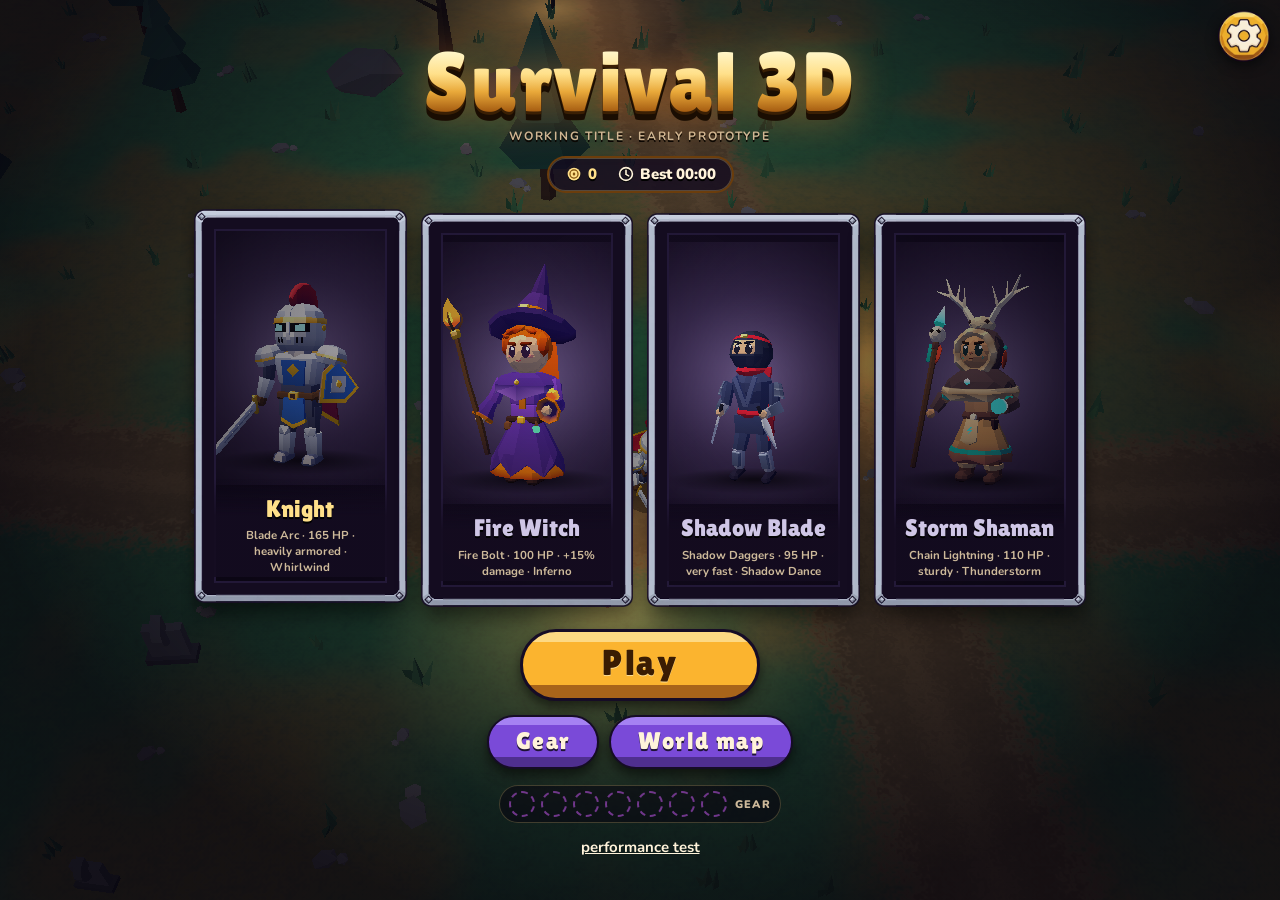
==== index.html @ 36ab73e8 "Deploy build Co-Authored-By: Claude Opus 5.5 <noreply@anthropic.com>" ====
<!doctype html>
<html lang="en" translate="no" class="notranslate">
  <head>
    <meta charset="UTF-8" />
    <title>Survival 3D</title>
    <meta name="viewport" content="width=device-width, initial-scale=1, maximum-scale=1, user-scalable=no, viewport-fit=cover" />
    <meta name="google" content="notranslate" />
    <meta name="theme-color" content="#0a1018" />
    <script type="module" crossorigin src="./assets/main-BPj5bvL7.js"></script>
    <link rel="modulepreload" crossorigin href="./assets/style-IZIb9ogx.js">
    <link rel="stylesheet" crossorigin href="./assets/main-CXx4IXuS.css">
  </head>
  <body>
    <canvas id="c"></canvas>
    <!-- Shown until the character data has arrived (src/main.tsx removes it). Inline styles: it must work before any CSS loads. -->
    <div id="boot" style="position:fixed;inset:0;z-index:10;display:grid;place-content:center;gap:18px;justify-items:center;background:#0a0612;color:#ffe08a;font:700 15px/1.3 system-ui,sans-serif;letter-spacing:.2em;text-transform:uppercase">
      <span>Loading</span>
      <span style="display:block;width:min(260px,60vw);height:10px;border-radius:6px;background:#1d1230;box-shadow:0 0 0 2px #160c26,0 0 0 4px #f2b632;overflow:hidden"><span id="boot-bar" style="display:block;height:100%;background:linear-gradient(180deg,#ffe08a,#f2b632);transform:scaleX(0);transform-origin:left;transition:transform .2s ease-out"></span></span>
    </div>
    <div id="joy-base"></div>
    <div id="joy-knob"></div>
    <div id="pointer"><span></span></div>
    <div id="pointer-core" class="pointer--core"><span></span></div>
    <div id="pointer-fury"><span></span></div>
    <div id="pointer-loot"><span></span></div>
    <div id="pointer-boss"><span></span></div>
    <div id="ui"></div>
  </body>
</html>
---- assets/main-CXx4IXuS.css ----
@font-face{font-family:Lilita One;font-style:normal;font-display:swap;font-weight:400;src:url(./lilita-one-latin-400-normal-87r-Z-Re.woff2)format("woff2"),url(./lilita-one-latin-400-normal-DXkechA3.woff)format("woff")}@font-face{font-family:Lilita One;font-style:normal;font-display:swap;font-weight:400;src:url([data-uri])format("woff2"),url([data-uri])format("woff")}@font-face{font-family:Nunito;font-style:normal;font-display:swap;font-weight:700;src:url(./nunito-latin-700-normal-Dort48En.woff2)format("woff2"),url(./nunito-latin-700-normal-OcDqTBcA.woff)format("woff")}@font-face{font-family:Nunito;font-style:normal;font-display:swap;font-weight:700;src:url(./nunito-latin-ext-700-normal-BWeMsAzO.woff2)format("woff2"),url(./nunito-latin-ext-700-normal-D4woHhbd.woff)format("woff")}@font-face{font-family:Nunito;font-style:normal;font-display:swap;font-weight:900;src:url(./nunito-latin-900-normal-BVB1fGs6.woff2)format("woff2"),url(./nunito-latin-900-normal-CVn49sIn.woff)format("woff")}@font-face{font-family:Nunito;font-style:normal;font-display:swap;font-weight:900;src:url(./nunito-latin-ext-900-normal-Dllsvgjo.woff2)format("woff2"),url(./nunito-latin-ext-900-normal-CTBZd6bf.woff)format("woff")}:root{--ink:#fff3da;--ink-dim:#cdb99a;--night:#120b1f;--night-2:#2a1a44;--line:#4a3470;--gold-1:#ffe08a;--gold-2:#e9a93a;--gold-3:#6b3d0c;--ember:#ff7a2f;--arcane:#d45cff;--emerald:#3fdc8a;--blood:#e0324a;--frost:#6fd8ff;--display:"Lilita One", "Nunito", system-ui, sans-serif;--body:"Nunito", system-ui, -apple-system, "Segoe UI", sans-serif;--safe-t:env(safe-area-inset-top,0px);--safe-r:env(safe-area-inset-right,0px);--safe-b:env(safe-area-inset-bottom,0px);--safe-l:env(safe-area-inset-left,0px)}html,body{height:100%;color:var(--ink);font:700 15px/1.35 var(--body);font-synthesis:none;-webkit-user-select:none;user-select:none;-webkit-touch-callout:none;-webkit-tap-highlight-color:transparent;touch-action:none;background:#0a0612;margin:0;overflow:hidden}#c{touch-action:none;background:#0a0612;width:100%;height:100%;display:block;position:fixed;inset:0}#ui{pointer-events:none;position:fixed;inset:0}#ui button,#ui a{pointer-events:auto;color:inherit;cursor:pointer}button{font-family:var(--body);font-weight:700}#ui button:focus-visible,#ui a:focus-visible{outline:3px solid var(--frost);outline-offset:3px}#joy-base,#joy-knob{pointer-events:none;border-radius:50%;display:none;position:fixed;transform:translate(-50%,-50%)}#joy-base{background:radial-gradient(circle,#ffe08a14,#120b1f59);border:3px solid #ffe08a73;width:124px;height:124px;box-shadow:0 0 18px #0006}#joy-knob{background:radial-gradient(circle at 35% 30%, #fff3c4, var(--gold-2) 60%, var(--gold-3));border:2px solid #3a2106;width:56px;height:56px;box-shadow:0 4px 10px #00000080}#pointer,#pointer-core,#pointer-fury,#pointer-loot,#pointer-boss{pointer-events:none;z-index:2;filter:drop-shadow(0 0 8px #a060ff)drop-shadow(0 2px #000);width:54px;height:54px;display:none;position:fixed;top:0;left:0}#pointer:before,#pointer-core:before,#pointer-fury:before,#pointer-loot:before,#pointer-boss:before{content:"";clip-path:polygon(100% 50%,18% 6%,36% 50%,18% 94%);background:linear-gradient(90deg,#6a2fd0,#e6c8ff);animation:.7s ease-in-out infinite alternate nudge;position:absolute;inset:0}#pointer span,#pointer-core span,#pointer-fury span,#pointer-loot span,#pointer-boss span{text-align:center;width:60px;font:900 12px/1 var(--body);color:#e6c8ff;text-shadow:0 1px #000,0 0 4px #000;margin:2px 0 0 -30px;position:absolute;top:100%;left:50%}#pointer-core{filter:drop-shadow(0 0 8px #ffb030)drop-shadow(0 2px #000)}#pointer-core:before{background:linear-gradient(90deg,#c8780a,#fff0b0)}#pointer-core span{color:#ffe08a}#pointer-fury{filter:drop-shadow(0 0 8px #ff4a2a)drop-shadow(0 2px #000)}#pointer-fury:before{background:linear-gradient(90deg,#b3201a,#ffc9a0)}#pointer-fury span{color:#ffb59a}#pointer-loot{filter:drop-shadow(0 0 8px #ffd23a)drop-shadow(0 2px #000)}#pointer-loot:before{background:linear-gradient(90deg,#a87a08,#fff6c0)}#pointer-loot span{color:#fff0a8}@keyframes nudge{0%{transform:translate(-3px)}to{transform:translate(4px)}}.stat{font-variant-numeric:tabular-nums;text-shadow:0 2px #000;align-items:center;gap:5px;font-weight:900;display:inline-flex}.stat--gold{color:var(--gold-1)}.stat--score{color:#e6c8ff}.stat svg{filter:drop-shadow(0 1px #000)}.btn{--h:54px;--face:#7a4ad8;--top:#a582f2;--lip:#4f2f8f;box-sizing:border-box;min-height:var(--h);padding:5px calc(var(--h) * .5) calc(var(--h) * .07 + 5px);border-radius:calc(var(--h) * .5);text-wrap:balance;border:max(2px, calc(var(--h) * .045)) solid #160c26;background:linear-gradient(var(--top) 0 15%, var(--face) 15% 80%, var(--lip) 80%);line-height:1.08;font:400 24px/1 var(--display);letter-spacing:.05em;text-shadow:0 2px #000000bf;filter:drop-shadow(0 6px 6px #0000008c);transition:transform 60ms,filter .12s;position:relative}.btn:hover{filter:drop-shadow(0 6px 6px #0000008c)brightness(1.12)}.btn:active{filter:drop-shadow(0 2px 3px #0009)brightness(.95);transform:translateY(3px)scale(.985)}.btn--gold{--face:#fbb42f;--top:#fdd983;--lip:#a8641a;text-shadow:0 1px #fff0beb3;color:#3a1c02!important}.btn--ad{--face:#1f6fe8;--top:#63a8ff;--lip:#123f96;filter:drop-shadow(0 0 10px #6fd8ff8c)drop-shadow(0 6px 6px #0000008c);justify-content:center;align-items:center;gap:8px;font-size:21px;display:inline-flex}.btn:disabled{opacity:.6;cursor:default}.btn--steel{--face:#5b6480;--top:#8d97b6;--lip:#3a4157}.adtag{color:#d9ecff;font:900 10.5px/1 var(--body);letter-spacing:.08em;text-shadow:none;background:#060e288c;border-radius:999px;flex:none;align-items:center;gap:3px;padding:3px 7px 3px 6px;display:inline-flex}.chest__hint{margin:-4px 0 0}.btn--gold{justify-content:center;align-items:center;gap:8px;display:inline-flex}.revive__timer{width:74px;height:74px;font:400 40px/1 var(--display);color:#ffb3bb;background:#08041099;border-radius:50%;align-self:center;place-items:center;display:grid;box-shadow:0 0 0 3px #8e1526,0 0 22px #e0324a8c}.cards--all{touch-action:pan-y;scrollbar-width:thin;scrollbar-color:var(--gold-2) #08041099;max-height:46vh;padding:4px 8px 4px 2px;overflow-y:auto}.mock-ad{z-index:50;color:#fff;font:700 16px/1.6 var(--body);text-align:center;background:#000000eb;place-items:center;display:grid;position:fixed;inset:0}.mock-ad b{font:400 44px/1 var(--display);color:var(--gold-1);display:block}.mock-ad span{opacity:.7;text-transform:uppercase;letter-spacing:.2em;font-size:12px;display:block}.mock-ad i{background:linear-gradient(90deg, var(--gold-2), var(--gold-2)) left / 0% 100% no-repeat, #fff3;border-radius:3px;width:220px;height:6px;margin:16px auto 0;animation:1.6s linear forwards adbar;display:block}@keyframes adbar{to{background-size:100% 100%,auto}}.btn--big{--h:72px;min-width:240px;font-size:36px}.iconbtn{border:2px solid var(--gold-2);background:linear-gradient(#6a58a0 0 46%,#4a3a7c 46%);border-radius:12px;place-items:center;width:42px;height:42px;display:grid;box-shadow:inset 0 0 0 2px #160c26,0 0 0 2px #160c26,0 4px 0 2px #160c26}.iconbtn:active{transform:translateY(3px);box-shadow:inset 0 0 0 2px #160c26,0 0 0 2px #160c26,0 1px 0 2px #160c26}.medal{--ring:var(--ember);color:#fff;background:radial-gradient(circle at 35% 28%, color-mix(in srgb, var(--ring) 70%, #fff), color-mix(in srgb, var(--ring) 55%, #000) 62%, #160c22);box-shadow:0 0 0 2px #1a0f2a, 0 0 0 4px var(--ring), 0 0 0 6px #1a0f2a, 0 4px 10px #0000008c, inset 0 2px 0 #ffffff73;border-radius:50%;flex:none;place-items:center;display:inline-grid;position:relative}.medal svg{filter:drop-shadow(0 2px #0000008c)}.medal--passive{--ring:var(--emerald)}.medal--neutral{--ring:#9aa6c4}.medal--evolved{--ring:var(--arcane)}.medal--evolved:after{content:"";pointer-events:none;background:conic-gradient(from 0deg, transparent 0 70%, #ffe08af2 82%, transparent 94%);border-radius:50%;animation:2.4s linear infinite spin;position:absolute;inset:-7px;-webkit-mask:radial-gradient(circle,#0000 62%,#000 64%);mask:radial-gradient(circle,#0000 62%,#000 64%)}.screen{pointer-events:auto;--edge:clamp(12px, 3.2vmin, 28px);padding:calc(var(--safe-t) + var(--edge)) calc(var(--safe-r) + var(--edge)) calc(var(--safe-b) + var(--edge)) calc(var(--safe-l) + var(--edge));box-sizing:border-box;touch-action:pan-y;display:flex;position:absolute;inset:0;overflow:hidden auto}.screen>*{margin:auto}.screen--dim{background:radial-gradient(#120b1f8c,#06030cdb)}.screen--menu{background:radial-gradient(at 50% 38%,#120b1f1a,#06030cd1 75%);overflow-x:clip}.screen--core:before{content:"";pointer-events:none;background:repeating-conic-gradient(from 0deg, #d45cff29 0 9deg, transparent 9deg 18deg);width:200vmax;height:200vmax;margin:-100vmax 0 0 -100vmax;animation:40s linear infinite spin;position:fixed;top:50%;left:50%}.menu{text-align:center;flex-direction:column;align-items:center;gap:14px;width:min(960px,100%);display:flex;position:relative}.logo{flex-direction:column;align-items:center;margin:0;display:flex}.logo__main{font:400 clamp(46px, 13vw, 84px)/.95 var(--display);letter-spacing:.02em;background:linear-gradient(#fff6c9 12%, var(--gold-1) 40%, var(--gold-2) 62%, #a35a10 88%);color:#0000;filter:drop-shadow(0 3px #3a1f04)drop-shadow(0 6px #1a0d02)drop-shadow(0 0 22px #ff8c2873);-webkit-background-clip:text;background-clip:text}.logo__sub{color:var(--ink-dim);letter-spacing:.14em;text-transform:uppercase;text-shadow:0 2px #000;margin-top:6px;font-size:12px}.menu__meta{box-shadow:0 0 0 2px var(--gold-3), inset 0 0 0 1px #ffe08a40;background:#120b1fc7;border-radius:999px;gap:20px;padding:6px 16px;display:flex}.heroes{--per:2;--rail-gap:14px;width:min(100%, calc(var(--per) * 230px));min-width:0;max-width:100%;position:relative}@media (min-width:720px){.heroes{--per:3}}@media (min-width:1000px){.heroes{--per:4}}.menu__heroes{gap:var(--rail-gap);scroll-snap-type:x mandatory;scrollbar-width:none;pointer-events:auto;padding:56px calc(52px + var(--rail-gap)) 60px;scroll-padding-inline:calc(52px + var(--rail-gap));clip-path:inset(0 52px);-webkit-mask-image:linear-gradient(90deg, transparent 52px, #000 calc(52px + var(--rail-gap)), #000 calc(100% - 52px - var(--rail-gap)), transparent calc(100% - 52px));-webkit-mask-image:linear-gradient(90deg, transparent 52px, #000 calc(52px + var(--rail-gap)), #000 calc(100% - 52px - var(--rail-gap)), transparent calc(100% - 52px));mask-image:linear-gradient(90deg, transparent 52px, #000 calc(52px + var(--rail-gap)), #000 calc(100% - 52px - var(--rail-gap)), transparent calc(100% - 52px));pointer-events:none;margin:-48px -52px -52px;display:flex;overflow-x:auto}.menu__heroes .hero-card{pointer-events:auto}.menu__heroes::-webkit-scrollbar{display:none}.menu__heroes .hero-card{flex:0 0 calc((100% - var(--rail-gap) * (var(--per) - 1)) / var(--per));scroll-snap-align:start}.heroes__arrow{z-index:3;width:38px;height:38px;font:900 24px/1 var(--body);color:#2a1604;pointer-events:auto;background:linear-gradient(#ffe08a,#e29a1e);border:2px solid #12091c;border-radius:50%;margin-top:-19px;position:absolute;top:50%;box-shadow:0 0 0 2px #7a4a08,0 4px 10px #0009}.heroes__arrow:before{content:"";border-radius:50%;position:absolute;inset:-5px}.heroes__arrow--left{left:-10px}.heroes__arrow--right{right:-10px}.heroes__arrow:active{transform:scale(.92)}.hero-card__portrait{width:100%;height:clamp(84px,22vh,190px)}@media (max-height:520px){.hero-card{flex-direction:row;align-items:stretch}.hero-card__portrait{flex:none;width:78px;height:auto;min-height:92px}.hero-card__plate{flex:1;align-content:center}}.hero-card__plate{background:linear-gradient(#140c2000,#140c20eb 38%);justify-items:center;gap:4px;width:100%;padding:18px 8px 10px;display:grid}.hero-card__name{font:400 24px/1 var(--display);color:var(--gold-1);text-shadow:0 2px #000}.hero-card__desc{color:var(--ink-dim);padding-inline:6px;font-size:12px;line-height:1.2}.hud{font-variant-numeric:tabular-nums;position:absolute;inset:0}.xpbar{top:var(--safe-t);left:var(--safe-l);right:var(--safe-r);height:18px;box-shadow:inset 0 2px 4px #000c, 0 2px 0 var(--gold-3), 0 3px 0 #000;background:#120b1f;position:absolute}.xpbar__fill{background:linear-gradient(90deg, #3aa8ff, var(--frost) 40%, var(--arcane));height:100%;transition:width .15s linear;box-shadow:inset 0 2px #ffffff80,0 0 12px #6fd8ffb3}.xpbar__level{font:400 15px/1 var(--display);letter-spacing:.08em;text-shadow:0 1px #000,0 0 4px #000;place-items:center;display:grid;position:absolute;inset:0}.hud__row{top:calc(var(--safe-t) + 28px);left:calc(var(--safe-l) + 10px);right:calc(var(--safe-r) + 10px);grid-template-columns:1fr auto 1fr;align-items:start;gap:8px;display:grid;position:absolute}.hud__left{flex-direction:column;gap:8px;min-width:0;display:flex}.hpbar{box-sizing:border-box;filter:drop-shadow(0 4px 5px #0009);background:linear-gradient(#fdd983 0 24%,#f2b632 24% 70%,#a8641a 70%);border:2px solid #160c26;border-radius:999px;width:min(230px,100%);height:34px;position:relative}.hpbar__track{box-sizing:border-box;background:#24070d;border:2px solid #160c26;border-radius:999px;position:absolute;inset:4px 5px 5px;overflow:hidden}.hpbar__fill{background:linear-gradient(#ff97a2 0 28%, var(--blood) 28% 72%, #a81c30 72%);height:100%;transition:width .12s linear}.hpbar--hit{animation:.3s ease-out jolt}.hpbar--low .hpbar__fill{animation:.45s ease-in-out infinite alternate pulse}.hpbar__text{text-shadow:0 1px #000,0 0 3px #000;z-index:1;place-items:center;font-size:12px;font-weight:900;display:grid;position:absolute;inset:0}.hud__owned{flex-wrap:wrap;gap:9px 8px;max-width:250px;padding-left:4px;display:flex}.slot{background:0 0;border:0;border-radius:50%;padding:0;display:inline-flex;position:relative}.slot--selected{outline:3px solid var(--gold-1);outline-offset:4px}.slot b{min-width:15px;color:var(--gold-1);text-align:center;box-shadow:0 0 0 1px var(--gold-3);background:#120b1f;border-radius:6px;padding:0 2px;font-size:11px;position:absolute;bottom:-6px;right:-6px}.plaque{font:400 28px/1 var(--display);letter-spacing:.06em;color:var(--gold-1);text-shadow:0 2px #000;background:linear-gradient(var(--night-2), var(--night));box-shadow:0 0 0 2px #1a0f2a, 0 0 0 4px var(--gold-2), 0 0 0 5px #1a0f2a, 0 6px 12px #00000080;border-radius:0 0 16px 16px;margin-top:0;padding:4px 18px 6px}.hud__right{flex-wrap:wrap;justify-content:flex-end;align-items:center;gap:6px 12px;display:flex}.hud__hurt{animation:.38s ease-out forwards fade;position:absolute;inset:0;box-shadow:inset 0 0 90px 34px #e0324a99}.hud__low{pointer-events:none;animation:1s ease-in-out infinite alternate low-pulse;position:absolute;inset:0;box-shadow:inset 0 0 110px 36px #e0324a8c}@keyframes low-pulse{0%{opacity:.25}to{opacity:1}}@media (prefers-reduced-motion:reduce){.hud__low{opacity:.5;animation:none}}.hud--calm .hud__low{animation-duration:2s}.hud__boss{padding:10px calc(var(--safe-r) + 10px) 10px calc(var(--safe-l) + 10px);font:400 clamp(22px, 6vw, 34px)/1 var(--display);letter-spacing:.06em;color:#fff;text-shadow:0 3px #000;background:linear-gradient(90deg,#0000,#a01024eb 22%,#e0324af2 50%,#a01024eb 78%,#0000);justify-content:center;align-items:center;gap:10px;animation:2.8s ease-in-out forwards banner;display:flex;position:absolute;top:24%;left:0;right:0}.dash{--cd:360deg;right:calc(var(--safe-r) + 22px);bottom:calc(var(--safe-b) + 28px);color:#e9fbff;background:conic-gradient(from 0deg, #2ab0d8 var(--cd), #1b2230 0), #1b2230;opacity:.78;border:3px solid #12202c;border-radius:50%;place-items:center;width:92px;height:92px;display:grid;position:absolute;box-shadow:0 0 0 3px #5b6a80,0 8px 18px #0000008c,inset 0 0 0 9px #0a101ab8}.dash svg{filter:drop-shadow(0 2px #000)}.dash--ready{opacity:1;box-shadow:0 0 0 3px var(--frost), 0 0 24px #6fd8ffbf, 0 8px 18px #0000008c, inset 0 0 0 9px #0a101a80;animation:1.1s ease-in-out infinite alternate ready}.dash:active{transform:scale(.93)}.dash__key{z-index:4;box-sizing:border-box;min-width:30px;height:28px;font:900 14px/1 var(--body);letter-spacing:.03em;color:#22160a;pointer-events:none;background:linear-gradient(#fffaf0 0%,#f2e2bc 70%,#dcc591 100%);border:1px solid #5e4526;border-radius:7px;place-items:center;padding:0 7px;display:grid;position:absolute;top:-8px;left:-12px;box-shadow:0 3px #5e4526,0 5px 10px #0000008c}.dash:not(.ult) .dash__key{letter-spacing:.08em;font-size:11px;left:-18px}@media (hover:none){.dash__key,.card__key{display:none}}.panel{box-sizing:border-box;text-align:center;--fw:clamp(34px, 7.5vw, 42px);width:min(620px,100%);padding:calc(var(--fw) * .45 + 16px) calc(var(--fw) * .45 + 14px) calc(var(--fw) * .45 + 14px);border:0 solid #0000;border-image:url(./panel-BYFVyTcm.webp) 20% fill / var(--fw) round;filter:drop-shadow(0 22px 34px #000000b3);flex-direction:column;gap:12px;animation:.22s cubic-bezier(.2,1.4,.4,1) both pop;display:flex;position:relative}.panel--narrow{width:min(370px,100%)}.panel--core{filter:drop-shadow(0 0 34px #d45cffbf)drop-shadow(0 22px 34px #000000b3)}.panel--defeat{filter:drop-shadow(0 0 30px #e0324a73)drop-shadow(0 22px 34px #000000b3)}.panel__title{font:400 clamp(30px, 8vw, 44px)/1 var(--display);color:var(--gold-1);text-shadow:0 3px #3a1f04,0 0 18px #ffaa3c8c;margin:0}.panel--core .panel__title{color:#f3c9ff;text-shadow:0 3px #3a0a52,0 0 20px #d45cffe6}.panel--defeat .panel__title{color:#ff8a96;text-shadow:0 3px #3a060e}.panel__hint{color:var(--ink-dim);margin:-6px 0 2px;font-size:13px}.cards{flex-direction:column;gap:12px;display:flex}.card{--tone:var(--ember);text-align:left;--frame:sepia(1) saturate(2.4) hue-rotate(-18deg) brightness(1.05);isolation:isolate;filter:drop-shadow(0 6px 8px #0000008c);background:0 0;border:0;align-items:center;gap:16px;min-height:92px;padding:16px 22px;transition:transform .1s,filter .1s;animation:.3s cubic-bezier(.2,1.3,.4,1) both rise;display:flex;position:relative}.card:before{content:"";z-index:-1;filter:var(--frame);border:0 solid #0000;border-image:url(./card-BNOruBs7.webp) 17% fill/22px round;position:absolute;inset:0}.card--passive{--tone:var(--emerald);--frame:sepia(1) saturate(2.2) hue-rotate(75deg)}.card--neutral{--tone:#9aa6c4;--frame:none}.card--evolved{--tone:var(--arcane);--frame:sepia(1) saturate(3.2) hue-rotate(228deg) brightness(1.1)}.card:hover{filter:drop-shadow(0 8px 10px #0000008c)brightness(1.15);transform:translateY(-2px)}.card:active{filter:drop-shadow(0 2px 3px #0009);transform:translateY(3px)scale(.99)}.card__body{flex-direction:column;flex:1;gap:2px;min-width:0;display:flex}.card__from{color:var(--ink-dim);text-transform:uppercase;letter-spacing:.08em;font-size:11px}.card__name{font:400 24px/1.05 var(--display);color:#fff;text-shadow:0 2px #000}.card--evolved .card__name{color:#f3c9ff}.card__desc{color:#ffe9b8;font-size:13.5px;line-height:1.25}.card__tag{color:var(--tone);box-shadow:0 0 0 1px var(--tone);white-space:nowrap;background:#0c0716;border-radius:999px;align-self:flex-start;padding:2px 8px;font-size:11px;font-style:normal;font-weight:900}.card__tag--new{background:var(--tone);color:#120b1f}.card__key{color:#fff3da66;font-size:10px;position:absolute;bottom:10px;right:18px}.hud__build .build{background:#08041073;gap:8px;width:max-content;max-width:100%;margin:0;padding:6px 8px 8px}.hud__build .build__label{display:none}.hud__build .build__row{gap:8px;min-height:0}.build{background:#0804108c;border-radius:12px;flex-direction:column;gap:10px;margin-top:4px;padding:10px 12px 12px;display:flex;box-shadow:inset 0 0 0 1px #ffe08a2e}.build__row{flex-wrap:wrap;align-items:center;gap:9px;min-height:34px;display:flex}.build__label{text-align:left;width:92px;color:var(--ink-dim);text-transform:uppercase;letter-spacing:.08em;font-size:11px;font-weight:900}.build__row{--kind:var(--ember)}.build__row--passive{--kind:var(--emerald)}.build__empty{border:2px dashed color-mix(in srgb, var(--kind) 55%, transparent);background:color-mix(in srgb, var(--kind) 10%, #00000059);width:28px;height:28px;color:color-mix(in srgb, var(--kind) 45%, transparent);border-radius:50%;place-items:center;display:grid}.results{grid-template-columns:1fr 1fr;gap:10px;margin:2px 0 4px;display:grid}.results>div{box-shadow:0 0 0 2px var(--line), inset 0 2px 6px #0009;background:#150d26;border-radius:12px;padding:10px 8px}.results dt{color:var(--ink-dim);text-transform:uppercase;letter-spacing:.1em;font-size:11px}.results dd{font:400 28px/1 var(--display);margin:2px 0 0}.results__gold dd{color:var(--gold-1)}.results__best{font:400 22px/1 var(--display);color:var(--gold-1);text-shadow:0 0 14px #ffbe50cc;margin:0;animation:.6s ease-in-out infinite alternate pulse}@keyframes jolt{0%{transform:translate(0)}20%{transform:translate(-5px,2px)}45%{transform:translate(4px,-2px)}70%{transform:translate(-2px,1px)}to{transform:translate(0)}}@keyframes spin{to{transform:rotate(360deg)}}@keyframes fade{0%{opacity:1}to{opacity:0}}@keyframes pulse{0%{filter:brightness()}to{filter:brightness(1.6)}}@keyframes ready{0%{filter:brightness()}to{filter:brightness(1.25)}}@keyframes pop{0%{opacity:0;transform:scale(.86)}to{opacity:1;transform:none}}@keyframes rise{0%{opacity:0;transform:translateY(18px)scale(.96)}to{opacity:1;transform:none}}@keyframes banner{0%{opacity:0;transform:scaleX(.4)}12%{opacity:1;transform:none}80%{opacity:1}to{opacity:0}}@media (max-height:540px){.panel{--fw:30px;padding:calc(var(--fw) * .45 + 8px) calc(var(--fw) * .45 + 6px) calc(var(--fw) * .45 + 4px);gap:8px;width:min(760px,100%)}.panel--narrow{width:min(420px,100%)}.panel__title{font-size:28px}.cards{flex-direction:row}.card{text-align:center;flex-direction:column;flex:1;gap:8px;min-height:0;padding:12px 8px 10px}.card__body{align-items:center}.card__name{font-size:20px}.card__tag{position:absolute;top:6px;right:6px}.results{grid-template-columns:repeat(4,1fr)}.menu{gap:8px}.logo__main{font-size:44px}.hero-card .medal{width:40px!important;height:40px!important}.hero-card__name{font-size:20px}.btn--big{min-height:52px;font-size:28px}.dash{width:78px;height:78px;bottom:calc(var(--safe-b) + 18px)}}@media (max-width:420px){.hud__row{grid-template-columns:auto minmax(0,1fr) auto}.hud__row>.plaque{border-radius:12px;justify-self:center;margin-top:0;padding:3px 12px 5px;font-size:21px}.hud__build{width:160px;overflow:visible}.hud__right{flex-flow:column;align-items:flex-end;gap:6px}.hud__right .iconbtn{order:-1}.btn:where(:not(.btn--big)){font-size:21px}.btn--ad{letter-spacing:.02em;padding-inline:20px;font-size:19px}.hpbar{width:160px}}@media (prefers-reduced-motion:reduce){.hud__hurt,.hpbar--low .hpbar__fill,.medal--evolved:after,.screen--core:before,.dash--ready,.results__best{animation:none}.hud__hurt{opacity:0}}.bossbar{left:50%;top:calc(var(--safe-t) + 86px);pointer-events:none;justify-items:center;gap:4px;width:min(560px,42vw);display:grid;position:absolute;transform:translate(-50%)}.bossbar__name{font-family:var(--display);letter-spacing:.04em;color:#b8fff0;text-shadow:0 2px #06120f,0 0 14px #5affd28c;align-items:center;gap:6px;font-size:22px;font-weight:400;display:inline-flex}.bossbar__track{background:#060a0ed1;border:2px solid #1f5a52;border-radius:9px;width:100%;height:16px;overflow:hidden;box-shadow:0 0 0 2px #06120f,0 0 18px #5affd240}.bossbar__track--enraged{border-color:#8a2a3a;box-shadow:0 0 0 2px #14060a,0 0 18px #ff505a66}.bossbar__fill{background:linear-gradient(#8dffe6,#2fbf9f 55%,#14806c);height:100%;transition:width .18s ease-out}.bossbar__track--enraged .bossbar__fill{background:linear-gradient(#ff9a8a,#e0344a 55%,#8a1428)}.danger{pointer-events:none;place-items:end center;padding-bottom:24vh;animation:.35s ease-in-out infinite alternate danger-pulse;display:grid;position:absolute;inset:0;box-shadow:inset 0 0 120px 30px #ff281e73}.danger__text{font-family:var(--display);color:#fff0e8;text-shadow:0 3px #4a0808,0 0 22px #ff3c28e6;letter-spacing:.06em;font-size:clamp(30px,6vw,54px);font-weight:400}@keyframes danger-pulse{0%{opacity:.55}to{opacity:1}}@media (max-height:520px){.bossbar{top:calc(var(--safe-t) + 58px)}.bossbar__name{font-size:17px}}.hud--boss .hud__build{display:none}.hud--boss .bossbar{width:min(560px,60vw)}@media (max-width:640px){.hud--boss .bossbar{top:calc(var(--safe-t) + 104px);width:min(86vw, calc(100vw - var(--safe-l) - var(--safe-r) - 24px))}}.fury{left:50%;bottom:calc(var(--safe-b) + 18vh);pointer-events:none;justify-items:center;gap:4px;display:grid;position:absolute;transform:translate(-50%)}.fury__label{font-family:var(--display);letter-spacing:.1em;color:#ffd9b0;text-shadow:0 2px #4a0a06,0 0 16px #ff5a28e6;font-size:26px;font-weight:400;animation:.4s ease-in-out infinite alternate danger-pulse}.fury__bar{background:#0a0404cc;border:2px solid #7a1c12;border-radius:5px;width:150px;height:8px;overflow:hidden}.fury__bar>span{background:linear-gradient(90deg,#ff4a2a,#ffc23a);height:100%;transition:width .1s linear;display:block}.hero-card--locked .hero-card__plate{opacity:.7}.price{color:#ffb4a0;background:#00000073;border-radius:9px;align-items:center;gap:5px;margin-top:4px;padding:3px 9px;font-size:13px;font-weight:900;display:inline-flex}.price--ok{color:#ffe08a;box-shadow:0 0 10px #ffc85073}.ult{--ult-a:#ffd36a;--ult-b:#ff6a1e;--ult-glow:#ff8228d9;bottom:calc(var(--safe-b) + 140px);width:78px;height:78px;right:calc(var(--safe-r) + 29px);color:#fff3d6;background:conic-gradient(from 0deg, var(--ult-b) var(--cd), #1b2230 0), #1b2230}.ult--knight{--ult-a:#fff4c8;--ult-b:#ffae22;--ult-glow:#ffc446e6}.ult--mage{--ult-a:#ffd36a;--ult-b:#ff4816;--ult-glow:#ff601ee6}.ult--ninja{--ult-a:#ecd6ff;--ult-b:#9446ff;--ult-glow:#a05affe6}.ult--shaman{--ult-a:#d2fff6;--ult-b:#19c9c0;--ult-glow:#28dcd2e6}.ult svg{z-index:2;position:relative}.ult--ready{opacity:1;color:#fff;background:radial-gradient(circle at 50% 42%, var(--ult-a), var(--ult-b) 58%, #3a1606 100%);box-shadow:0 0 0 3px var(--ult-a), 0 0 30px var(--ult-glow), 0 0 60px var(--ult-glow), 0 8px 18px #0000008c;animation:.9s ease-in-out infinite alternate ult-breathe}.ult--ready svg{filter:drop-shadow(0 0 6px #fff)drop-shadow(0 2px #0009)}.ult--active{opacity:1;box-shadow:0 0 0 3px #fff0b0,0 0 34px #ffd25a,inset 0 0 0 8px #3c180680}.ult__flames{pointer-events:none;opacity:0;z-index:1;background:conic-gradient(from 0deg, transparent 0 6%, var(--ult-b) 10%, var(--ult-a) 13%, transparent 19% 27%, var(--ult-b) 31%, var(--ult-a) 35%, transparent 41% 52%, var(--ult-b) 57%, var(--ult-a) 60%, transparent 66% 76%, var(--ult-b) 81%, var(--ult-a) 85%, transparent 91%);filter:blur(2.5px)saturate(1.3);border-radius:50%;transition:opacity .25s;position:absolute;inset:-17px;-webkit-mask:radial-gradient(circle,#0000 50%,#000 57% 66%,#0000 76%);mask:radial-gradient(circle,#0000 50%,#000 57% 66%,#0000 76%)}.ult__flames--back{filter:blur(5px);inset:-24px}.ult--ready .ult__flames{opacity:1;animation:1.5s linear infinite ult-spin}.ult--ready .ult__flames--back{opacity:.75;animation:2.3s linear infinite reverse ult-spin,.18s steps(2,end) infinite ult-flicker}.ult__embers{pointer-events:none;z-index:1;position:absolute;inset:0}.ult__embers i{opacity:0;background:radial-gradient(circle, #fff 0, var(--ult-a) 35%, var(--ult-b) 70%, transparent 72%);border-radius:50%;width:6px;height:6px;margin-left:-3px;position:absolute;bottom:30%;left:50%}.ult--ready .ult__embers i{animation:1.3s ease-out infinite ult-ember}.ult--ready .ult__embers i:first-child{--dx:-26px;animation-delay:0s}.ult--ready .ult__embers i:nth-child(2){--dx:22px;animation-delay:.22s}.ult--ready .ult__embers i:nth-child(3){--dx:-10px;animation-delay:.45s}.ult--ready .ult__embers i:nth-child(4){--dx:30px;animation-delay:.66s}.ult--ready .ult__embers i:nth-child(5){--dx:-32px;animation-delay:.87s}.ult--ready .ult__embers i:nth-child(6){--dx:8px;animation-delay:1.08s}.ult__burst{pointer-events:none;z-index:3;border:4px solid var(--ult-a);box-shadow:0 0 22px var(--ult-glow), inset 0 0 14px var(--ult-glow);border-radius:50%;animation:.75s ease-out forwards ult-burst;position:absolute;inset:-6px}.ult__tag{z-index:3;white-space:nowrap;font:400 15px/1 var(--display);letter-spacing:.04em;color:#2a1204;background:linear-gradient(180deg, var(--ult-a), var(--ult-b));box-shadow:0 0 14px var(--ult-glow), 0 3px 0 #00000073;pointer-events:none;border-radius:10px;padding:3px 9px;animation:.55s ease-in-out infinite alternate ult-tag;position:absolute;bottom:calc(100% + 14px);left:50%}@keyframes ult-spin{to{transform:rotate(360deg)}}@keyframes ult-flicker{50%{opacity:.5}}@keyframes ult-breathe{0%{filter:brightness();transform:scale(1)}to{filter:brightness(1.18);transform:scale(1.07)}}@keyframes ult-ember{0%{opacity:0;transform:translate(0)scale(1)}15%{opacity:1}to{opacity:0;transform:translate(var(--dx,0), -58px) scale(.4)}}@keyframes ult-burst{0%{opacity:1;transform:scale(.9)}to{opacity:0;transform:scale(2.1)}}@keyframes ult-tag{0%{transform:translate(-50%)}to{transform:translate(-50%,-5px)}}@media (prefers-reduced-motion:reduce){.ult--ready,.ult--ready .ult__flames,.ult--ready .ult__flames--back,.ult__tag{animation:none}.ult--ready .ult__embers i,.ult__burst{display:none}}.hud__boss--treasure{background:linear-gradient(90deg,#0000,#96690ae0 18% 82%,#0000)}@media (max-height:520px){.ult{bottom:calc(var(--safe-b) + 128px);width:66px;height:66px;right:calc(var(--safe-r) + 35px)}}.medal--art{overflow:hidden}.medal--art img{object-fit:cover;pointer-events:none;-webkit-user-select:none;user-select:none;border-radius:50%;width:100%;height:100%;display:block}@media (max-height:520px){.logo__sub,.menu__perf{display:none}.logo__main{font-size:clamp(26px,9vh,40px)}.menu{gap:8px}.menu .btn--big{padding-block:10px}}.testbtn{left:50%;top:calc(var(--safe-t) + 64px);color:#ffe08a;font:900 12px/1 var(--body);letter-spacing:.1em;pointer-events:auto;background:#140a1ecc;border:1px solid #ffe08a;border-radius:8px;padding:4px 12px;position:absolute;transform:translate(-50%)}.test{flex-direction:column;align-items:center;gap:8px;width:min(640px,96vw);max-height:94vh;display:flex}.test>.panel__title,.test>.btn{flex-shrink:0}.test__body{touch-action:pan-y;scrollbar-width:thin;scrollbar-color:var(--gold-2) #08041099;flex:auto;align-content:start;gap:8px;width:100%;min-height:0;display:grid;overflow-y:auto}.test__actions{flex-wrap:wrap;justify-content:center;gap:6px;display:flex}.test__actions .btn{padding:6px 10px;font-size:14px}.test__list{pointer-events:auto;gap:4px;width:100%;display:grid}.test__row{background:#0a06128c;border-radius:8px;grid-template-columns:auto 1fr repeat(4,auto);align-items:center;gap:6px;padding:3px 6px;display:grid}.test__name{text-align:left;font-size:14px}.test__name b{color:#ffe08a;margin-left:6px}.test__row button{color:#fff;min-width:40px;font:900 12px/1 var(--body);background:#28183ce6;border:1px solid #ffe08a66;border-radius:6px;padding:5px 7px}.test__row button.on{background:#7a3fd0;border-color:#e6c8ff}.test__btn{color:#fff;font:900 13px/1 var(--body);pointer-events:auto;background:#28183ceb;border:1px solid #ffe08a73;border-radius:8px;padding:7px 11px}.test__btn--on{background:#b7791a;border-color:#ffe08a}.hero-card{color:var(--ink);background:0 0;border:0 solid #0000;border-image:url(./card-BNOruBs7.webp) 17%/22px round;border-radius:15px;flex-direction:column;flex:1;justify-content:flex-end;align-items:stretch;gap:0;padding:20px;transition:transform .18s,box-shadow .18s;display:flex;position:relative;box-shadow:0 10px 22px #0000008c}.hero-card:after{content:"";pointer-events:none;border:11px solid #140c20;border-radius:4px;position:absolute;inset:9px}.hero-card .hero-card__name{color:#cfc6e6}.hero-card--selected{animation:1.8s ease-in-out infinite alternate hero-pulse;transform:translateY(-4px)}.hero-card--selected .hero-card__name{color:var(--gold-1)}@keyframes hero-pulse{0%{box-shadow:0 0 10px 2px #ffc86499,0 0 26px 4px #ff962833,0 8px 18px #00000080}to{box-shadow:0 0 16px 3px #ffd887e6,0 0 38px 6px #ff96284d,0 8px 18px #00000080}}.hero-card__portrait{height:clamp(140px,28vh,250px)}@media (max-height:520px){.heroes{width:min(100%,640px);--per:2!important}.hero-card{flex-direction:row;justify-content:flex-start;align-items:stretch}.hero-card__portrait{flex:none;width:44%;height:clamp(96px,30vh,170px);min-height:0}.hero-card__plate{background:0 0;flex:1;align-content:center;padding:8px 10px 8px 0}}.hero-card .hero-card__plate{padding:16px 0 2px}.hero-card .hero-card__desc{padding-inline:14px;font-size:11.5px}@media (max-height:520px) and (min-width:620px){.menu{grid-template-columns:minmax(190px,280px) minmax(0,1fr);place-items:center;gap:8px 28px;width:min(900px,100%);display:grid}.menu>*{grid-column:1}.menu>.heroes{grid-area:1/2/span 6;width:100%;min-width:0}.menu__heroes{min-width:0}.logo__main{font-size:clamp(30px,11vh,46px)}.menu .btn--big{min-height:48px;font-size:26px}.menu__row{flex-wrap:wrap;width:100%}.menu__row .btn{--h:44px;white-space:nowrap;flex:120px;padding-inline:10px;font-size:20px}.realmpick{gap:7px;max-width:100%;padding:5px 12px 6px 10px}.realmpick__name{white-space:nowrap;text-overflow:ellipsis;font-size:15px;overflow:hidden}.realmpick__go{display:none}.menu .gearstrip{justify-self:center}.menu .gearstrip__label{display:none}.hero-card{flex-direction:column;justify-content:flex-end;padding:18px}.hero-card__portrait{width:100%;height:clamp(90px,38vh,190px)}.hero-card .hero-card__plate{background:linear-gradient(#140c2000,#140c20eb 38%);flex:none;padding:10px 0 0}.hero-card__name{font-size:19px}.hero-card .hero-card__desc{font-size:10.5px}}@media (max-height:540px){.test{max-height:calc(100vh - var(--safe-t) - var(--safe-b) - 2 * var(--edge,14px))}}.hero-card{padding-bottom:26px}@media (max-height:520px) and (min-width:620px){.hero-card{padding:18px 18px 26px}.hero-card__portrait{height:clamp(86px,34vh,180px)}}@media (max-height:440px){.panel{--fw:28px;padding:calc(var(--fw) * .45 + 5px) calc(var(--fw) * .45 + 5px) calc(var(--fw) * .45 + 3px);gap:6px}.panel__title{font-size:24px}.panel__hint{margin:0;font-size:11.5px}.panel .card{gap:4px;padding:8px}.panel .card .medal{width:40px!important;height:40px!important}.panel .card__name{font-size:17px}.panel .card__desc{font-size:11.5px;line-height:1.15}.panel .btn,.panel .btn--ad{--h:40px;padding-block:3px;font-size:17px}.panel .build{justify-content:center;gap:14px;display:flex}.panel .build__row{flex:0 auto}.panel .build__label,.panel .build~.panel__hint,.panel .panel__foot{display:none}}.hero-card__name,.card__name,.panel__title,.bossbar__name,.hud__boss{line-height:1.14}.hero-card__desc,.card__desc,.panel__hint,.test__name{line-height:1.38}.hero-card .hero-card__plate{gap:6px}.hud__boss{text-align:center;text-wrap:balance}.card__desc,.hero-card__desc,.panel__hint{text-wrap:pretty}.hud__row{left:calc(var(--safe-l) + 14px);right:calc(var(--safe-r) + 14px)}@media (max-height:440px){.panel .build{flex-flow:wrap;margin-top:0;padding:6px 10px}}.chest{align-items:center;gap:14px}.chest__prize{justify-items:center;gap:10px;padding:6px 0 4px;animation:.35s ease-out both pop;display:grid}.chest__text{font:400 clamp(22px, 5vw, 30px)/1.14 var(--display);color:var(--gold-1);text-shadow:0 2px #000}.chest .btn{min-width:min(320px,100%)}.panel .build__row{flex-wrap:wrap;row-gap:6px}.panel .build__label{text-align:left;flex:0 0 100%}.panel .build{gap:12px}.test__section{text-align:left;grid-template-columns:74px 1fr;align-items:center;gap:6px 10px;width:100%;display:grid}.test__section>b{font:900 11px/1.2 var(--body);letter-spacing:.1em;text-transform:uppercase;color:#ffe08a;opacity:.85}.test__section>div{flex-wrap:wrap;gap:5px;display:flex}.test__btn--min{text-align:center;min-width:34px;padding-inline:6px}.chest__art{aspect-ratio:1;object-fit:cover;border-radius:24px;width:clamp(110px,26vh,170px);animation:.4s ease-out both pop;-webkit-mask-image:radial-gradient(circle,#000 58%,#0000 74%);mask-image:radial-gradient(circle,#000 58%,#0000 74%)}@media (min-width:600px){.panel .build{grid-template-columns:repeat(2,minmax(0,1fr));align-items:start;gap:8px 22px;display:grid}.panel .build__row{flex-wrap:wrap;justify-content:flex-start}}@media (min-width:600px) and (max-width:780px){.panel .build__row{gap:6px}.panel .build .medal{width:27px!important;height:27px!important}.panel .build__empty{width:26px;height:26px}}.tip{z-index:40;box-sizing:border-box;pointer-events:auto;text-align:left;width:min(340px,100vw - 24px);color:var(--ink);-webkit-backdrop-filter:blur(7px);backdrop-filter:blur(7px);background:#120a20cc;border-radius:14px;align-items:flex-start;gap:12px;padding:12px 38px 12px 12px;animation:.14s ease-out both tip-in;display:flex;position:fixed;top:0;left:0;box-shadow:inset 0 0 0 1px #ffe08a66,0 14px 34px #0009}.tip--measuring{visibility:hidden;animation:none}.tip:after{content:"";left:var(--caret,50%);clip-path:polygon(0 0,100% 0,50% 100%);background:#ffe08a99;width:16px;height:8px;margin-left:-8px;position:absolute;top:100%}.tip--below:after{clip-path:polygon(50% 0,0 100%,100% 100%);top:auto;bottom:100%}.tip .medal{flex:none}.tip__body{flex-direction:column;gap:4px;min-width:0;display:flex}.tip__name{font:400 21px/1.14 var(--display);color:var(--gold-1);flex-wrap:wrap;align-items:baseline;gap:3px 10px;display:flex}.tip__name em{font:900 11px/1 var(--body);color:var(--ink-dim);letter-spacing:.06em;font-style:normal}.tip__desc{color:var(--ink-dim);font-size:12.5px;line-height:1.38}.tip__stats{color:#ffe9b8;font-size:13px;line-height:1.38}.tip__effect{color:var(--frost);font-size:12.5px;line-height:1.38}.tip__close{width:30px;height:30px;color:var(--ink-dim);cursor:pointer;background:#ffffff12;border:0;border-radius:50%;place-items:center;padding:0;display:grid;position:absolute;top:5px;right:5px}.tip__close:hover{color:var(--ink);background:#ffffff29}@keyframes tip-in{0%{opacity:0;transform:translateY(5px)scale(.97)}to{opacity:1;transform:none}}.tip--below{animation-name:tip-in-below}@keyframes tip-in-below{0%{opacity:0;transform:translateY(-5px)scale(.97)}to{opacity:1;transform:none}}#pointer-boss{filter:drop-shadow(0 0 10px #ff2a3a)drop-shadow(0 2px #000);width:64px;height:64px}#pointer-boss:before{background:linear-gradient(90deg,#8a0f1e,#ff9aa5)}#pointer-boss span{color:#ffb3bb}.panel .build__row{grid-template-columns:repeat(5,minmax(0,36px));justify-content:start;place-items:center;gap:8px;display:grid}.panel .build__label{grid-column:1/-1;justify-self:start}.panel .build__empty{box-sizing:border-box;width:34px;height:34px;margin:0}@media (min-width:600px){.panel--narrow .build__row{grid-template-columns:repeat(3,minmax(0,36px))}}@media (min-width:600px) and (max-width:780px){.panel .build__empty{width:31px;height:31px}.panel:not(.panel--narrow) .build__row{gap:8px 4px}}@media (max-width:359px){.panel .build .medal{width:25px!important;height:25px!important}.panel .build__empty{width:29px;height:29px}.panel .build__row{gap:8px 3px}}.hud--reaper{--boss:110, 255, 210}.hud--warlord{--boss:255, 130, 60}.hud--archmage{--boss:185, 110, 255}.hud--boss:after{content:"";pointer-events:none;box-shadow:inset 0 0 140px 30px rgba(var(--boss,110, 255, 210), .2);animation:1.6s ease-out both boss-tint;position:absolute;inset:0}@keyframes boss-tint{0%{opacity:0}to{opacity:1}}.bosscard{padding:0 calc(var(--safe-r) + 16px) 0 calc(var(--safe-l) + 16px);text-align:center;pointer-events:none;justify-items:center;gap:8px;animation:3.5s ease-in-out both bosscard;display:grid;position:absolute;top:30%;left:0;right:0}.bosscard__name{font:400 clamp(34px, 9vw, 62px)/1.1 var(--display);letter-spacing:.05em;color:#fff;text-shadow:0 0 26px rgba(var(--boss), .9), 0 4px 0 #000;text-wrap:balance}.bosscard__sub{font:900 clamp(12px, 3vw, 16px)/1.38 var(--body);letter-spacing:.28em;text-transform:uppercase;color:rgb(var(--boss));text-shadow:0 2px #000}.bosscard__rule{background:linear-gradient(90deg, transparent, rgb(var(--boss)), transparent);width:min(420px,70vw);height:2px;animation:3.5s ease-out both bossrule}@keyframes bosscard{0%{opacity:0;transform:scale(1.12)}14%{opacity:1;transform:none}82%{opacity:1}to{opacity:0;visibility:hidden}}@keyframes bossrule{0%{transform:scaleX(0)}30%,to{transform:scaleX(1)}}.hud--boss .bossbar__fill{background:linear-gradient(90deg, rgba(var(--boss), .75), rgb(var(--boss)))}.hud--boss .bossbar__name{color:rgb(var(--boss))}.hud--boss .bossbar__track--enraged .bossbar__fill{background:linear-gradient(#ff9a8a,#e0344a 55%,#8a1428)}.cinebar{pointer-events:none;background:#05030a;height:clamp(34px,9vh,84px);transition:transform .45s ease-in-out;position:absolute;left:0;right:0;transform:scaleY(0)}.cinebar--top{transform-origin:top;top:0}.cinebar--bottom{transform-origin:bottom;bottom:0}.hud--cine .cinebar{transform:scaleY(1)}.hud--results .cinebar--bottom{transform:scaleY(0)}.hud__row,.xpbar,.dash,.fury,.hud__build,.bossbar{transition:opacity .35s}.hud--cine .bossbar,.hud--cine .hud__row,.hud--cine .xpbar,.hud--cine .dash,.hud--cine .fury,.hud--cine .danger{opacity:0;pointer-events:none}.screen--victory{background:linear-gradient(#06030c14 0%,#06030c4d 38%,#06030cd1 100%);animation:.7s ease-out both fade-in}.screen--victory>.panel{margin-top:auto;margin-bottom:0}@media (orientation:landscape) and (min-width:700px){.screen--victory>.panel{margin:auto 0 auto auto}}@keyframes fade-in{0%{opacity:0}to{opacity:1}}.screen>.test__scenes{top:calc(var(--safe-t) + 6px);left:calc(var(--safe-l) + 8px);right:calc(var(--safe-r) + 8px);margin:0;position:absolute}.test__scenes>div{flex-wrap:wrap;justify-content:center;gap:5px;display:flex}.test__scenes .test__btn{font-size:11px}.hud:before{content:"";pointer-events:none;opacity:0;background:radial-gradient(#0000 38%,#080a1c9e 100%);transition:opacity .25s;position:absolute;inset:0;box-shadow:inset 0 0 0 100vmax #141e461f}.hud--ult:before{opacity:1}.hud--ult .cinebar{transform:scaleY(.38)}.results__score{font:900 13px/1.2 var(--body);letter-spacing:.14em;text-transform:uppercase;color:var(--ink-dim);margin:-2px 0 0}.results__score b{font:400 clamp(34px, 9vw, 46px)/1.05 var(--display);letter-spacing:.02em;color:var(--gold-1);text-shadow:0 3px #3a1f04,0 0 18px #ffaa3c8c;display:block}.map__tag--score{background:var(--gold-2)}.results__gold--doubled dd{color:#fff3a8;text-shadow:0 0 14px #ffc850e6;animation:.4s cubic-bezier(.2,1.4,.4,1) both pop}.realmpick{white-space:nowrap;max-width:calc(100% - 8px);color:var(--ink);cursor:pointer;pointer-events:auto;background:#08041099;border:0;border-radius:999px;align-items:center;gap:10px;padding:7px 14px 8px 12px;display:inline-flex;box-shadow:inset 0 0 0 1.5px #ffe08a59,0 4px 10px #0006}.realmpick:hover{box-shadow:inset 0 0 0 2px #ffe08ab3,0 4px 10px #0006}.realmpick__label{font:900 10.5px/1 var(--body);letter-spacing:.12em;text-transform:uppercase;color:var(--ink-dim)}.realmpick__name{font:400 18px/1.1 var(--display);color:var(--gold-1);text-overflow:ellipsis;overflow:hidden}.realmpick__go{font:900 12px/1 var(--body);color:var(--frost)}.results__row{grid-template-columns:1fr 1fr;gap:10px;display:grid}.menu__row{justify-content:center;gap:10px;display:flex}.menu .gearstrip{margin-top:2px}.btn--two{padding-top:6px;padding-bottom:calc(var(--h) * .07 + 6px);flex-direction:column;align-items:center;gap:1px;display:inline-flex}.btn--two small{font:700 11px/1.2 var(--body);letter-spacing:0;text-transform:none;opacity:.85;text-shadow:none}.item{--tone:#9aa6c4;background:linear-gradient(160deg, color-mix(in srgb, var(--tone) 28%, #1a1230), #120b1f 70%);box-shadow:inset 0 0 0 2px color-mix(in srgb, var(--tone) 60%, transparent), inset 0 -6px 12px #00000073, 0 3px 8px #00000080;border-radius:14px;flex:none;place-items:center;display:inline-grid;position:relative;overflow:hidden}.item:after{content:"";background:radial-gradient(#0000008c,#0000 70%);border-radius:50%;height:14%;position:absolute;bottom:8%;left:18%;right:18%}.item img{z-index:1;object-fit:contain;filter:drop-shadow(0 2px #00000080);border-radius:10px;width:88%;height:88%;animation:2.6s ease-in-out infinite alternate item-float;position:relative}.item--rare{--tone:#6fd8ff}.item--epic{--tone:#d45cff}.item--legendary{--tone:#ffb62e}@keyframes item-float{0%{transform:translateY(2px)}to{transform:translateY(-3px)}}@media (prefers-reduced-motion:reduce){.item img{animation:none}}.gearstrip{cursor:pointer;box-sizing:border-box;max-width:100%;color:var(--ink);background:#0804108c;border:0;border-radius:999px;justify-self:start;align-items:center;gap:6px;padding:6px 10px;display:inline-flex;position:relative;box-shadow:inset 0 0 0 1px #ffe08a38}.gearstrip:before{content:"";position:absolute;inset:-5px 0}.gearstrip:hover{box-shadow:inset 0 0 0 1.5px #ffe08a99}.gearstrip__slot{place-items:center;display:inline-grid;position:relative}.gearstrip__slot--empty{box-sizing:border-box;color:#d45cff80;border:2px dashed #d45cff80;border-radius:50%;width:26px;height:26px}.gearstrip__label{font:900 11px/1 var(--body);letter-spacing:.1em;text-transform:uppercase;color:var(--ink-dim);margin-left:2px}@media (max-width:359px){.gearstrip__label{display:none}}.map2d{pointer-events:auto;background:#0b0a1c;display:block;overflow:hidden}.map2d__world{transform-origin:0 0;will-change:transform;position:absolute;top:0;left:0}.map2d__art{-webkit-user-select:none;user-select:none;-webkit-user-drag:none;width:100%;height:100%;display:block}.map__title{z-index:3;top:calc(var(--safe-t) + 10px);text-align:center;font:400 clamp(24px, 6vw, 36px)/1.1 var(--display);color:var(--gold-1);text-shadow:0 3px #3a1f04,0 0 18px #ffaa3c73;pointer-events:none;margin:0;position:absolute;left:0;right:0}.spot{width:0;height:0;position:absolute}.spot .mapnode{translate:-50%;scale:var(--inv,1);transform-origin:50% 0;background:0 0;border:0;padding:0;position:absolute;top:26px;left:0}.spot__arrow{translate:-50%;scale:var(--inv,1);transform-origin:50% 100%;color:#ffb62e;-webkit-text-stroke:3px #160c26;paint-order:stroke fill;text-shadow:0 6px #00000059;pointer-events:none;font-size:44px;line-height:1;animation:.9s ease-in-out infinite alternate spot-bob;position:absolute;bottom:30px;left:0}.spot__arrow--still{animation:none}@keyframes spot-bob{0%{translate:-50%}to{translate:-50% 14px}}.mapnode__plate{white-space:nowrap;font:400 16px/1.1 var(--display);letter-spacing:.02em;color:#fff3da;background:#120a20db;border-radius:999px;align-items:center;gap:5px;padding:5px 12px 6px;transition:transform .15s,background .15s;display:inline-flex;box-shadow:0 0 0 3px #160c26,0 0 0 5px #ffe08a8c,0 6px 12px #00000080}.mapnode--on .mapnode__plate{color:#3a1c02;background:linear-gradient(#fdd983 0 30%,#fbb42f 30%);transform:scale(1.08);box-shadow:0 0 0 3px #160c26,0 0 20px #ffbe50b3,0 6px 12px #00000080}.mapnode--sealed .mapnode__plate{color:#aab0cc;background:#0e0c1ee0;box-shadow:0 0 0 3px #160c26,0 0 0 5px #8c96c866,0 6px 12px #00000080}.mapnode--sealed.mapnode--on .mapnode__plate{color:#e6e9ff;background:#3a3f66}.spot__fog{pointer-events:none;background:radial-gradient(#060410c7 0 32%,#06041080 50%,#0000 70%);width:660px;height:520px;position:absolute;top:-260px;left:-330px}.spot__fog i{opacity:.6;filter:blur(9px);background:radial-gradient(#9694c8d9 0 30%,#6e6ca073 55%,#0000 70%);border-radius:50%;animation:9s ease-in-out infinite alternate fog-drift;position:absolute}.spot__fog i:first-child{width:260px;height:120px;top:110px;left:90px}.spot__fog i:nth-child(2){width:300px;height:130px;animation-delay:-3s;top:190px;left:230px}.spot__fog i:nth-child(3){width:220px;height:100px;animation-delay:-6s;top:250px;left:150px}@keyframes fog-drift{0%{transform:translate(-24px)}to{transform:translate(24px)}}.spot--new .spot__fog{animation:2.4s ease-in .4s both fog-lift}@keyframes fog-lift{to{opacity:0;transform:translateY(-40px)scale(1.25)}}.map__panel{z-index:3;left:50%;bottom:calc(var(--safe-b) + 14px);box-sizing:border-box;text-align:left;pointer-events:auto;width:min(520px,100% - 24px);color:var(--ink);box-shadow:0 0 0 2px #160c26, 0 0 0 4px var(--gold-2), 0 0 0 6px #160c26, 0 14px 30px #0009;background:#120a20eb;border-radius:18px;gap:7px;padding:12px 16px 14px;display:grid;position:absolute;transform:translate(-50%)}.map__head{justify-content:space-between;align-items:center;gap:10px;display:flex}.map__name{font:400 clamp(21px, 5.4vw, 28px)/1.1 var(--display);color:var(--gold-1);text-shadow:0 2px #000}.map__tag{letter-spacing:.06em;text-transform:uppercase;color:#120b1f;background:var(--emerald);border-radius:999px;flex:none;padding:3px 9px;font-size:11px;font-weight:900}.map__desc{color:var(--ink-dim);text-wrap:pretty;margin:0;font-size:13px;line-height:1.38}.map__mods{flex-wrap:wrap;gap:5px 6px;margin:0;font-size:12px;font-weight:900;display:flex}.map__mods span{color:#ffb3bb;background:#e0324a2e;border-radius:999px;padding:3px 9px;box-shadow:inset 0 0 0 1px #e0324a8c}.map__mods .map__mods--gold{color:var(--gold-1);background:#ffbe3c24;box-shadow:inset 0 0 0 1px #ffbe3c80}.map__need{color:#c3c8ea;align-items:center;gap:6px;margin:0;font-size:12.5px;line-height:1.35;display:flex}.map__actions{grid-template-columns:1fr 1.6fr;gap:10px;margin-top:3px;display:grid}.map__actions .btn{--h:48px;padding-inline:12px;font-size:22px}.map__arrow{z-index:3;width:42px;height:42px;font:900 26px/1 var(--body);color:#2a1604;pointer-events:auto;background:linear-gradient(#fdd983,#f2b632);border:2px solid #160c26;border-radius:50%;display:none;position:absolute;top:38%;box-shadow:0 0 0 2px #ffe08a59,0 4px 10px #00000080}.map__arrow:disabled{opacity:.35}.map__arrow--left{left:calc(var(--safe-l) + 8px)}.map__arrow--right{right:calc(var(--safe-r) + 8px)}@media (max-width:429px) and (orientation:portrait){.map__arrow{place-items:center;display:grid}}.map__test{z-index:3;top:calc(var(--safe-t) + 58px);right:calc(var(--safe-r) + 8px);pointer-events:auto;opacity:.7;gap:5px;display:flex;position:absolute}@media (max-height:440px){.map__title{top:calc(var(--safe-t) + 6px);font-size:22px}.map__panel{left:auto;right:calc(var(--safe-r) + 10px);bottom:calc(var(--safe-b) + 8px);gap:5px;width:min(340px,46vw);padding:9px 12px 10px;transform:none}.map__desc{font-size:11.5px;line-height:1.3}.map__actions .btn{--h:40px;font-size:18px}}.veil{z-index:60;pointer-events:auto;place-items:center;display:grid;position:fixed;inset:0}.veil--closing{animation:.95s ease-in both veil-close}.veil--opening{pointer-events:none;animation:.9s ease-out both veil-open}.veil__name{font:400 clamp(30px, 8vw, 54px)/1.1 var(--display);color:var(--gold-1);text-shadow:0 3px #000,0 0 24px #ffbe5080;text-align:center;padding:0 20px;animation:.9s ease-out both veil-name}@keyframes veil-close{0%,35%{opacity:0}to{opacity:1}}@keyframes veil-open{0%,30%{opacity:1}to{opacity:0}}@keyframes veil-name{0%{opacity:0;transform:scale(.92)}25%,60%{opacity:1;transform:none}to{opacity:0}}@media (prefers-reduced-motion:reduce){.veil--closing,.veil--opening{animation-duration:10ms}}.sliders{gap:8px;width:100%;display:grid}.slider{text-align:left;color:var(--ink);pointer-events:auto;background:#0804108c;border-radius:12px;grid-template-columns:minmax(84px,auto) 1fr 34px;align-items:center;gap:10px;padding:8px 12px;font-size:14px;display:grid;box-shadow:inset 0 0 0 1px #ffe08a2e}.slider input[type=range]{width:100%;accent-color:var(--gold-2);cursor:pointer;margin:0}.slider b{text-align:right;font-variant-numeric:tabular-nums;color:var(--gold-1)}.menu__gear{z-index:3;top:calc(var(--safe-t) + 10px);right:calc(var(--safe-r) + 10px);color:#0000;filter:drop-shadow(0 4px 6px #00000080);pointer-events:auto;cursor:pointer;background:url(./btn-gear-CCYZRp3h.webp) 50%/contain no-repeat;border:0;width:52px;height:52px;padding:0;font-size:0;transition:transform 80ms,filter .12s;position:absolute}.menu__gear:hover{filter:drop-shadow(0 4px 6px #00000080)brightness(1.1)}.menu__gear:active{transform:translateY(2px)scale(.96)}.iconbtn{width:48px;height:48px;box-shadow:none;filter:drop-shadow(0 4px 6px #00000080);color:#0000;background:url(./btn-pause-D6559B2s.webp) 50%/contain no-repeat;border:0;border-radius:50%;padding:0;font-size:0}.iconbtn svg{display:none}.iconbtn:active{box-shadow:none;transform:translateY(2px)scale(.96)}.toggle{text-align:left;width:100%;color:var(--ink);background:#0804108c;border:0;border-radius:12px;align-items:center;gap:12px;padding:8px 12px;display:flex;box-shadow:inset 0 0 0 1px #ffe08a2e}.toggle__knob{background:#2a1a44;border-radius:12px;flex:none;width:42px;height:24px;transition:background .15s;position:relative;box-shadow:inset 0 0 0 2px #4a3470}.toggle__knob:after{content:"";background:var(--ink-dim);border-radius:50%;width:18px;height:18px;transition:transform .15s,background .15s;position:absolute;top:3px;left:3px}.toggle--on .toggle__knob{box-shadow:inset 0 0 0 2px var(--emerald);background:#1f6a4a}.toggle--on .toggle__knob:after{background:#fff;transform:translate(18px)}.toggle__text{gap:1px;min-width:0;display:grid}.toggle__text b{font-size:14px;line-height:1.2}.toggle__text small{color:var(--ink-dim);font-size:11.5px;line-height:1.3}.hud__build .build{gap:8px;width:max-content;max-width:none;padding:5px 8px 8px}.hud__build .build__row{flex-wrap:nowrap;gap:8px;min-height:0}.hud__build .medal{width:26px!important;height:26px!important}.hud__build .build__empty{width:22px;height:22px;margin:2px}.hud__build .slot b{min-width:13px;font-size:10px;bottom:-5px;right:-5px}.hud__left{overflow:visible}@media (orientation:portrait) and (max-width:480px){.menu{gap:10px}.logo__main{font-size:clamp(38px,11vw,56px)}.logo__sub{margin-top:3px;font-size:10.5px}.hero-card{padding:14px 14px 24px}.hero-card__portrait{height:clamp(110px,19vh,170px)}.hero-card .hero-card__plate{gap:3px;padding:8px 0 4px}.hero-card__name{font-size:20px}.hero-card .hero-card__desc{font-size:10.5px;line-height:1.25}.menu .btn--big{--h:62px;font-size:32px}.menu__row .btn{--h:48px;font-size:21px}.menu .gearstrip{padding:4px 9px}.menu__perf{display:none}}@media (orientation:portrait) and (max-height:700px){.hero-card__portrait{height:clamp(96px,16vh,140px)}.logo__sub{display:none}.menu{gap:8px}}@media (min-width:621px) and (min-height:521px) and (max-height:800px){.menu{gap:10px}.logo__main{font-size:clamp(40px,8vh,64px)}.logo__sub{margin-top:2px;font-size:11px}.hero-card__portrait{height:clamp(110px,19vh,170px)}.hero-card{padding:16px 16px 24px}.hero-card .hero-card__plate{gap:3px;padding:8px 0 2px}.hero-card__name{font-size:21px}.menu .btn--big{--h:62px;font-size:32px}.menu__row .btn{--h:48px;font-size:21px}.menu__perf{display:none}}@media (min-width:621px) and (min-height:521px) and (max-height:620px){.menu{gap:8px}.logo__sub{display:none}.logo__main{font-size:clamp(36px,7vh,52px)}.hero-card__portrait{height:clamp(90px,15vh,130px)}.hero-card .hero-card__desc{font-size:10.5px}.menu .btn--big{--h:54px;font-size:28px}}.gear{--hero-w:min(400px, 62vh);--side-w:min(400px, 64vh);--panel-w:clamp(250px, 30vw, 330px);background:radial-gradient(at 50% 46%,#0000 38%,#04020a8c 100%);flex-direction:column;gap:8px;overflow:hidden}.gear>*{min-width:0;margin:0}.gear__top{flex:none;grid-template-columns:1fr auto 1fr;grid-template-areas:"back tabs gold";align-items:center;gap:6px 10px;display:grid}.gear__back{--h:44px;grid-area:back;justify-self:start;padding-inline:18px;font-size:19px}.gear__back:before{content:"";position:absolute;inset:-4px 0}.gear__title{clip-path:inset(50%);white-space:nowrap;width:1px;height:1px;font:400 clamp(26px, 7vw, 36px)/1.1 var(--display);color:var(--gold-1);text-shadow:0 3px #3a1f04,0 0 18px #ffaa3c73;grid-area:title;margin:0;position:absolute;overflow:hidden}.gear__gold{box-shadow:0 0 0 2px var(--gold-3), inset 0 0 0 1px #ffe08a40;background:#120b1fc7;border-radius:999px;grid-area:gold;justify-self:end;padding:6px 14px}.gtabs{background:#080410b8;border-radius:999px;grid-area:tabs;justify-self:center;gap:3px;padding:3px;display:inline-flex;box-shadow:inset 0 0 0 1.5px #ffe08a59,0 4px 10px #00000059}.gtabs__tab{min-height:38px;font:400 17px/1 var(--display);letter-spacing:.03em;color:var(--ink-dim);text-shadow:0 1px #000;white-space:nowrap;cursor:pointer;background:0 0;border:0;border-radius:999px;justify-content:center;align-items:center;gap:6px;padding:0 16px;display:inline-flex;position:relative}.gtabs__tab:before{content:"";position:absolute;inset:-3px -1px}.gtabs__tab:hover{color:var(--ink)}.gtabs__tab--on{color:#3a1c02;text-shadow:0 1px #fff0be99;background:linear-gradient(#fdd983 0 22%,#fbb42f 22% 80%,#c9811f 80%);box-shadow:0 0 0 1.5px #160c26,0 0 12px #ffbe3c73}.gtabs__n{box-sizing:border-box;min-width:18px;font:900 11px/1 var(--body);text-shadow:none;color:var(--ink);background:#ffffff1f;border-radius:999px;padding:3px 5px}.gtabs__tab--on .gtabs__n{color:#fff3da;background:#3a1c028c}.gtabs__dot{background:#ff3b4e;border-radius:50%;width:10px;height:10px;position:absolute;top:1px;right:3px;box-shadow:0 0 0 2px #160c26,0 0 8px #ff3b4ecc}.gear__main{flex:1;justify-content:center;gap:10px;min-height:0;display:grid}@media (orientation:landscape){.gear__main{grid-template-rows:minmax(0,1fr);grid-template-columns:minmax(0, var(--hero-w)) minmax(0, var(--side-w)) minmax(0, var(--panel-w));grid-template-areas:"hero side panel"}}.gear__window{box-sizing:border-box;border:0 solid #0000;border-image:url(./card-BNOruBs7.webp) 17%/22px round;border-radius:15px;grid-area:hero;min-height:0;position:relative;box-shadow:0 10px 22px #0000008c}.gear__window:after{content:"";pointer-events:none;border:11px solid #140c20;border-radius:4px;position:absolute;inset:9px}.gear__portrait{position:absolute;inset:20px 20px 46px}.gear__heroname{z-index:1;white-space:nowrap;text-overflow:ellipsis;text-align:center;font:400 22px/1.14 var(--display);color:var(--gold-1);text-shadow:0 2px #000;pointer-events:none;position:absolute;bottom:22px;left:24px;right:24px;overflow:hidden}.gear__arrow{z-index:2;width:36px;height:36px;font:900 22px/1 var(--body);background:linear-gradient(#ffe08a,#e29a1e);border:2px solid #12091c;border-radius:50%;margin-top:-18px;padding:0;position:absolute;top:50%;box-shadow:0 0 0 2px #7a4a08,0 3px 8px #0009;color:#2a1604!important}.gear__arrow:before{content:"";position:absolute;inset:-6px}.gear__arrow:active{transform:scale(.92)}.gear__arrow--prev{left:14px}.gear__arrow--next{right:14px}.gear__banner{z-index:3;box-sizing:border-box;text-align:center;text-wrap:balance;width:max-content;max-width:calc(100% - 48px);font:400 18px/1.14 var(--display);color:#fff;text-shadow:0 2px #000;background:color-mix(in srgb, var(--fam) 30%, #0a0612e0);box-shadow:inset 0 0 0 2px var(--fam), 0 0 22px color-mix(in srgb, var(--fam) 60%, transparent);pointer-events:none;border-radius:12px;padding:6px 14px 7px;animation:2.6s ease-out both gear-banner;position:absolute;top:28px;left:50%}@keyframes gear-banner{0%{opacity:0;transform:translate(-50%,-8px)scale(.9)}12%{opacity:1;transform:translate(-50%)}80%{opacity:1;transform:translate(-50%)}to{opacity:0;transform:translate(-50%,-6px)}}.gdoll,.gbag,.gpanel{box-sizing:border-box;text-align:left;--fw:28px;min-width:0;min-height:0;padding:calc(var(--fw) * .45 + 4px);border:0 solid #0000;border-image:url(./panel-BYFVyTcm.webp) 20% fill / var(--fw) round;flex-direction:column;display:flex;position:relative}.gdoll,.gbag{grid-area:side}.gdoll{gap:6px}.gdoll__stage{flex:1;min-height:0;position:relative;container-type:size}.gdoll__fig{--sock:46px;width:180px;height:270px;position:absolute;top:50%;left:50%;transform:translate(-50%,-50%)}@supports (width:1cqh){.gdoll__fig{--sock:clamp(42px, min(17cqh, 25.5cqw), 64px);width:min(100cqw,66.6cqh);height:min(100cqh,150cqw)}}.gdoll__svg{filter:drop-shadow(0 0 6px #ffc86e47);width:100%;height:100%;position:absolute;inset:0;overflow:visible}.gdoll__fills{fill:url(#gdoll-fill);opacity:.15}.gdoll__lines{fill:none;stroke:#ecca84;stroke-width:1.7px;stroke-linecap:round;stroke-linejoin:round;opacity:.88}.gdoll__ground{fill:#ffcf7a1f}.gdoll__lead{fill:none;stroke:#ecca84;stroke-width:1.3px;stroke-dasharray:2.5 3;stroke-linecap:round;opacity:.7}.gdoll__knot{fill:#ecca84;opacity:.9}.gdoll__foot{flex:none;justify-content:center;align-items:center;min-height:34px;display:flex}.gdoll__foot .gchips{gap:5px}.gdoll__foot .gchip{gap:5px;padding-inline:8px}.gdoll__foot .gchip__name{display:none}.gdoll__hint{text-align:center;max-width:300px;color:var(--ink-dim);text-wrap:balance;margin:0;font-size:12px;line-height:1.35}.gdoll__info{z-index:2;top:calc(var(--fw) * .45 + 2px);left:calc(var(--fw) * .45 + 2px);position:absolute}.gsock{z-index:1;width:var(--sock);height:var(--sock);cursor:pointer;background:0 0;border:0;padding:0;position:absolute;transform:translate(-50%,-50%)}.gsock:before{content:"";position:absolute;inset:-3px}.gsock__plate{border-radius:14px;width:100%;height:100%;transition:transform .12s;display:block;position:relative}.gsock:hover .gsock__plate{transform:translateY(-2px)}.gsock:active .gsock__plate{transform:scale(.95)}.gsock .item{width:100%;height:100%;box-shadow:inset 0 0 0 3px var(--tone), inset 0 -8px 14px #00000073, 0 0 0 2px #160c26, 0 5px 10px #0000008c;border-radius:14px}.gsock .item--legendary{box-shadow:inset 0 0 0 3px var(--tone), inset 0 -8px 14px #00000073, 0 0 0 2px #160c26, 0 0 16px color-mix(in srgb, var(--tone) 55%, transparent), 0 5px 10px #0000008c}.gsock--open .gsock__plate{outline:3px solid var(--gold-1);outline-offset:3px}.gsock__empty{box-sizing:border-box;color:#ecca8480;background:#0a0612c7;border:2px dashed #ecca8473;border-radius:14px;place-items:center;width:100%;height:100%;display:grid;box-shadow:0 0 0 2px #0a06128c}.gsock__empty svg{width:54%;height:54%}.gsock--empty:hover .gsock__empty{color:#ffe08ad9;border-color:#ffe08acc}.gsock__lvl{z-index:2;box-sizing:border-box;text-align:center;min-width:22px;font:400 13px/1 var(--display);letter-spacing:.02em;color:var(--gold-1);box-shadow:0 0 0 2px var(--gold-3), 0 2px 4px #0009;background:#1a0f2a;border-radius:8px;padding:2px 4px 3px;position:absolute;bottom:-7px;right:-7px}.gsock__lvl--zero{color:var(--ink-dim);box-shadow:0 0 0 2px #3a2e52,0 2px 4px #0009}.gsock__lvl--up{color:#3a1c02;text-shadow:0 1px #fff0be99;background:linear-gradient(#fdd983 0 30%,#fbb42f 30%);box-shadow:0 0 0 2px #160c26,0 0 10px #ffbe3cbf}.gsock__fam{z-index:2;background:var(--fam);width:11px;height:11px;box-shadow:0 0 0 2px #160c26, 0 0 8px var(--fam);border-radius:50%;position:absolute;top:-4px;left:-4px}.gsock--r .gsock__fam{left:auto;right:-4px}.gsock--l .gsock__lvl{left:-7px;right:auto}.gsock--fresh .gsock__plate:after{content:"";pointer-events:none;opacity:0;border-radius:18px;animation:.9s ease-out .35s 2 gslot-flash;position:absolute;inset:-5px;box-shadow:0 0 0 3px #fff3a8,0 0 24px 6px #ffd35acc}@keyframes gslot-flash{0%{opacity:0;transform:scale(.9)}30%{opacity:1}to{opacity:0;transform:scale(1.12)}}.gsock__plate--bump{animation:.4s cubic-bezier(.2,1.6,.4,1) gslot-bump}.gsock__plate--bump .gsock__lvl{animation:.5s ease-out gslot-lvl}@keyframes gslot-bump{35%{transform:scale(1.14)translateY(-4px)}to{transform:none}}@keyframes gslot-lvl{0%{color:#fff;transform:scale(1.7)}to{transform:none}}.gchips{flex-wrap:wrap;justify-content:center;gap:6px 8px;display:flex}.gchip{min-height:34px;box-shadow:inset 0 0 0 1.5px color-mix(in srgb, var(--fam) 65%, transparent), 0 3px 8px #00000059;cursor:pointer;background:#080410a8;border:0;border-radius:999px;align-items:center;gap:6px;padding:3px 11px 3px 9px;display:inline-flex;position:relative}.gchip:before{content:"";position:absolute;inset:-5px -3px}.gchip:hover,.gchip--open{box-shadow:inset 0 0 0 2px var(--fam), 0 0 12px color-mix(in srgb, var(--fam) 45%, transparent)}.gchip__dot{background:var(--fam);width:10px;height:10px;box-shadow:0 0 6px var(--fam);border-radius:50%}.gchip__name{font:400 16px/1.1 var(--display);letter-spacing:.02em;color:var(--fam);text-shadow:0 1px #000}.gchip__n{font:900 14px/1 var(--body)}.gchip__pips{gap:4px;margin-left:1px;display:inline-flex}.gchip__pips i{background:#ffffff29;width:7px;height:7px;transform:rotate(45deg)}.gchip__pips i.on{background:var(--fam);box-shadow:0 0 6px var(--fam)}.map__panel .gchips{justify-content:flex-start}.gfx{width:22px;height:22px;box-shadow:0 0 0 1.5px var(--fam,var(--gold-2));background:#160c26;border-radius:50%;flex:none;place-items:center;display:inline-grid;overflow:hidden}.gfx img{object-fit:cover;width:100%;height:100%}.ginfo{width:30px;height:30px;color:var(--ink-dim);cursor:pointer;background:#ffffff14;border:0;border-radius:50%;flex:none;place-items:center;padding:0;display:grid;position:relative}.ginfo:before{content:"";position:absolute;inset:-7px}.ginfo:hover,.ginfo[aria-expanded=true]{color:var(--gold-1);background:#ffe08a2e}.ftip,.ttip{flex-direction:column;gap:7px;width:min(360px,100vw - 20px)}.ftip__head{align-items:baseline;gap:10px;display:flex}.ftip__head b{font:400 21px/1.14 var(--display);color:var(--fam)}.ftip__head em{font:900 11px/1 var(--body);letter-spacing:.06em;color:var(--ink-dim);font-style:normal}.ftip__row{opacity:.5;filter:grayscale(.9);align-items:flex-start;gap:9px;display:flex}.ftip__row--on{opacity:1;filter:none}.ftip__row .gfx{width:28px;height:28px;margin-top:1px}.ftip__text{gap:1px;min-width:0;display:grid}.ftip__text b{font:400 15.5px/1.2 var(--display);flex-wrap:wrap;align-items:baseline;gap:0 8px;display:flex}.ftip__row--on .ftip__text b{color:var(--fam)}.ftip__text em{font:900 10px/1 var(--body);letter-spacing:.07em;text-transform:uppercase;color:var(--ink-dim);font-style:normal}.ftip__text>span{color:#ffe9b8;font-size:12px;line-height:1.35}.ftip__item{color:#ffe9b8;border-bottom:1px solid #ffe08a29;gap:5px;padding-bottom:7px;font-size:12px;line-height:1.35;display:grid}.ftip__item b{color:var(--fam);font-weight:900}.ttip__head{font:400 21px/1.14 var(--display);color:var(--gold-1)}.ttip__stats{color:var(--ink-dim);flex-wrap:wrap;gap:2px 12px;margin:0;font-size:12.5px;line-height:1.38;display:flex}.ttip__stats b{color:#ffe9b8;font-weight:900}.ttip__fx{flex-wrap:wrap;gap:5px 6px;margin:0;font-size:12px;display:flex}.ttip__fx>span{background:color-mix(in srgb, var(--fam) 16%, #080410b3);box-shadow:inset 0 0 0 1px color-mix(in srgb, var(--fam) 55%, transparent);border-radius:999px;align-items:center;gap:5px;padding:2px 9px 2px 2px;font-weight:900;display:inline-flex}.ttip__rule{color:var(--ink-dim);text-wrap:pretty;margin:0;font-size:11.5px;line-height:1.38}.gsparks{color:var(--ink-dim);flex-wrap:wrap;align-items:center;gap:3px 8px;font-size:11px;display:flex}.gsparks__dots{flex-wrap:wrap;gap:2px;max-width:112px;display:inline-flex}.gsparks__dots i{background:#ffffff29;border-radius:50%;width:5px;height:5px}.gsparks__dots i.on{background:#ffe08a;box-shadow:0 0 4px #ffc850cc}.gbag{gap:8px}.gbag__filters{flex-wrap:wrap;flex:none;gap:5px;margin:-3px -3px 0;padding:3px;display:flex}.gbag__filters::-webkit-scrollbar{display:none}.gfilter{box-sizing:border-box;min-width:38px;height:40px;font:900 12px/1 var(--body);letter-spacing:.06em;text-transform:uppercase;color:var(--ink-dim);cursor:pointer;background:#0804109e;border:0;border-radius:12px;flex:none;place-items:center;padding:0 9px;display:grid;position:relative;box-shadow:inset 0 0 0 1.5px #ffe08a38}.gfilter:before{content:"";position:absolute;inset:-2px -3px}.gfilter:hover{color:var(--ink);box-shadow:inset 0 0 0 1.5px #ffe08a8c}.gfilter--on{color:#3a1c02;background:linear-gradient(#fdd983,#fbb42f);box-shadow:0 0 0 1.5px #160c26,0 0 10px #ffbe3c73}.gbag__grid{overscroll-behavior:contain;touch-action:pan-y;scrollbar-width:thin;scrollbar-color:var(--gold-2) #08041099;flex:1;grid-template-columns:repeat(auto-fill,minmax(54px,1fr));grid-auto-rows:max-content;align-content:start;gap:9px;min-height:0;padding:7px 5px 7px 4px;display:grid;overflow-y:auto}.gbag__empty{text-align:center;color:var(--ink-dim);text-wrap:balance;grid-column:1/-1;margin:16px 8px;font-size:13px;line-height:1.4}.gtile{aspect-ratio:1;cursor:pointer;background:0 0;border:0;border-radius:13px;min-width:0;padding:0;transition:transform .1s;position:relative}.gtile .item{width:100%;height:100%;box-shadow:inset 0 0 0 2.5px var(--tone), inset 0 -6px 12px #00000073, 0 3px 8px #00000080;border-radius:13px}.gtile .item--legendary{box-shadow:inset 0 0 0 2.5px var(--tone), inset 0 -6px 12px #00000073, 0 0 12px color-mix(in srgb, var(--tone) 50%, transparent), 0 3px 8px #00000080}.gtile:hover{transform:translateY(-2px)}.gtile:active{transform:scale(.95)}.gtile--on .item{outline:3px solid var(--gold-1);outline-offset:2px}.gtile__fam{z-index:2;background:var(--fam);width:10px;height:10px;box-shadow:0 0 0 2px #160c26, 0 0 6px var(--fam);border-radius:50%;position:absolute;top:-3px;left:-3px}.gtile__worn{z-index:2;color:#120b1f;background:#9dffb8;border-radius:50%;place-items:center;width:18px;height:18px;display:grid;position:absolute;bottom:-4px;right:-4px;box-shadow:0 0 0 2px #160c26}.gtile__new{z-index:2;font:900 9px/1 var(--body);letter-spacing:.04em;color:#120b1f;background:var(--gold-1);border-radius:999px;padding:2px 5px;font-style:normal;position:absolute;top:-6px;right:-5px;box-shadow:0 0 0 2px #160c26,0 0 8px #ffc85099}.gpanel{grid-area:panel;gap:8px;animation:.2s ease-out both gpanel-side}.gpanel__head{flex:none;align-items:center;gap:8px;padding:0 2px;display:flex}.gpanel__glyph{width:28px;height:28px;color:var(--gold-1);background:#08041099;border-radius:8px;flex:none;place-items:center;display:grid;box-shadow:inset 0 0 0 1px #ffe08a4d}.gpanel__title{white-space:nowrap;text-overflow:ellipsis;min-width:0;font:400 22px/1.14 var(--display);color:var(--gold-1);text-shadow:0 2px #000;flex:1;overflow:hidden}.gpanel__lvl{font:400 20px/1 var(--display);color:var(--gold-1);text-shadow:0 2px #000;flex:none;animation:.5s ease-out gslot-lvl}.gpanel__lvl small{color:var(--ink-dim);font-size:14px}.gpanel__close{cursor:pointer;background:#ffffff14;border:0;border-radius:50%;flex:none;place-items:center;width:34px;height:34px;padding:0;display:grid;position:relative}.gpanel__close:before{content:"";position:absolute;inset:-5px}.gpanel__close:hover{background:#ffffff29}.gpanel__body{overscroll-behavior:contain;touch-action:pan-y;scrollbar-width:thin;scrollbar-color:var(--gold-2) #08041099;flex-direction:column;flex:1;gap:10px;min-height:0;padding:2px 3px 3px 2px;display:flex;overflow-y:auto}.gpanel__empty{color:var(--ink-dim);text-wrap:pretty;align-items:center;gap:12px;margin:0;padding:4px 2px;font-size:12.5px;line-height:1.38;display:flex}.gpanel__empty .gsock__empty{flex:none;width:56px;height:56px}.gpanel__empty b{font:400 18px/1.14 var(--display);color:var(--ink);display:block}.gpanel__swap{gap:4px;display:grid}.gpanel__label{font:900 10.5px/1.2 var(--body);letter-spacing:.1em;text-transform:uppercase;color:var(--ink-dim)}.gpanel__row{grid-template-columns:repeat(auto-fill,52px);gap:9px;padding:5px 4px;display:grid}@keyframes gpanel-side{0%{opacity:0;transform:translate(18px)}to{opacity:1;transform:none}}@keyframes gpanel-sheet{0%{opacity:0;transform:translateY(24px)}to{opacity:1;transform:none}}.gpanel--idle{animation:.25s ease-out both gidle-in}.gpanel--idle .gpanel__title{white-space:normal;text-wrap:balance}.gpanel--idle .gpanel__body{gap:12px}.gpanel--idle .ttip__stats{grid-template-columns:repeat(auto-fill,minmax(100px,1fr));gap:5px 10px;font-size:13.5px;line-height:1.25;display:grid}.gidle__none{color:var(--ink-dim);margin:0;font-size:13px;line-height:1.4}.gidle__hint{color:var(--ink-dim);text-wrap:pretty;border-top:1px solid #ffe08a29;margin:auto 0 0;padding-top:9px;font-size:12px;line-height:1.38}@keyframes gidle-in{0%{opacity:0}to{opacity:1}}@media (orientation:portrait){.gpanel--idle{display:none}}.gblock{--tone:#9aa6c4;background:linear-gradient(100deg, color-mix(in srgb, var(--tone) 13%, #0a0612b3), #0a0612b3 65%);box-shadow:inset 0 0 0 1.5px color-mix(in srgb, var(--tone) 55%, transparent);border-radius:13px;flex:none;grid-template-columns:58px minmax(0,1fr);align-items:start;gap:10px;padding:10px 38px 10px 10px;display:grid;position:relative}.gblock--rare{--tone:#6fd8ff}.gblock--epic{--tone:#d45cff}.gblock--legendary{--tone:#ffb62e}.gblock>.item{width:58px;height:58px;box-shadow:inset 0 0 0 2.5px var(--tone), inset 0 -6px 12px #00000073, 0 3px 8px #00000080;border-radius:14px}.gblock__text{gap:3px;min-width:0;display:grid}.gblock__name{font:400 18px/1.14 var(--display);color:var(--tone);text-shadow:0 2px #000}.gblock__meta{font:900 10.5px/1.2 var(--body);letter-spacing:.07em;text-transform:uppercase}.gblock__meta em{color:var(--ink-dim);font-style:normal}.gblock__stats{color:var(--ink-dim);flex-wrap:wrap;gap:1px 10px;font-size:12.5px;line-height:1.35;display:flex}.gblock__stats b{color:#ffe9b8;font-weight:900}.gblock__stats i{color:#9dffb8;font-style:normal;font-weight:900}.gblock__set{color:var(--fam);flex-wrap:wrap;align-items:center;gap:0 5px;font-size:12px;font-weight:900;line-height:1.35;display:flex}.gblock__set em{color:#ffe9b8;font-style:normal;font-weight:700}.gblock__set em.off{color:var(--ink-dim)}.gblock__dot{background:var(--fam);width:8px;height:8px;box-shadow:0 0 6px var(--fam);border-radius:50%}.gblock__info{position:absolute;top:6px;right:6px}.gacts{flex:none;gap:8px;display:flex}.gacts .btn{--h:48px;padding-inline:14px;font-size:19px}.gacts__main{flex:auto;min-width:0}.gacts__side{flex:0 auto}.gacts .btn--two{padding-top:4px}.gacts .gacts__cost{font:900 13px/1 var(--body);letter-spacing:0;opacity:1;align-items:center;gap:3px;display:inline-flex}.gacts__note{color:var(--ink-dim);text-wrap:pretty;margin:-3px 2px 0;font-size:11.5px;line-height:1.35}.gear__toast{z-index:6;left:50%;bottom:calc(var(--safe-b) + 14px);box-sizing:border-box;width:max-content;max-width:min(460px,100vw - 32px);font:700 12.5px/1.35 var(--body);color:var(--ink);pointer-events:none;background:#120a20f0;border-radius:12px;align-items:center;gap:8px;margin:0;padding:8px 14px;animation:6s ease-out .4s both gear-toast;display:flex;position:absolute;transform:translate(-50%);box-shadow:inset 0 0 0 1.5px #ffbe3c8c,0 8px 20px #00000080}.gear__toast svg{color:#9dffb8;flex:none}@keyframes gear-toast{0%{opacity:0;transform:translate(-50%,10px)}7%{opacity:1;transform:translate(-50%)}86%{opacity:1;transform:translate(-50%)}to{opacity:0;transform:translate(-50%)}}@media (orientation:portrait){.gear{--hero-h:clamp(130px, min(32vh, 100vh - 440px), 330px)}.gear__top{grid-template-areas:"back title gold""tabs tabs tabs"}.gear__title{clip-path:none;justify-self:center;width:auto;height:auto;position:static;overflow:visible}.gtabs{justify-self:stretch}.gtabs__tab{flex:1 1 0;min-width:0;padding-inline:10px}.gear__main{grid-template-columns:minmax(0,480px);grid-template-rows:var(--hero-h) minmax(0, 1fr);grid-template-areas:"hero""side"}.gear--doll.gear--open .gear__main{grid-template-areas:"hero""panel"}.gear--doll.gear--open .gdoll{display:none}.gear--bag{--hero-h:clamp(130px, min(24vh, 100vh - 560px), 240px)}.gear--bag.gear--open .gear__main{grid-template-rows:var(--hero-h) minmax(0, 1fr) auto;grid-template-areas:"hero""side""panel"}.gear--bag .gpanel{max-height:46vh}.gpanel{animation-name:gpanel-sheet}.gear__portrait{inset:20px 22px 32px}.gear__heroname{font-size:17px;bottom:13px}.gear__banner{max-width:calc(100% - 112px);font-size:16px}}@media (orientation:portrait) and (max-height:739px){.gear--bag.gear--open .gear__main{grid-template-rows:var(--hero-h) minmax(0, 1fr);grid-template-areas:"hero""panel"}.gear--bag.gear--open .gbag{display:none}.gear--bag .gpanel{max-height:none}}@media (orientation:portrait) and (max-width:359px){.gear__back{--h:42px;padding-inline:14px;font-size:17px}.gear__gold{padding:5px 10px}.gtabs__tab{gap:5px;padding-inline:6px;font-size:15px}.gdoll,.gbag,.gpanel{--fw:24px}}@media (orientation:landscape) and (max-height:540px){.gear{gap:6px}.gear__back{--h:40px;padding-inline:15px;font-size:17px}.gtabs__tab{min-height:34px;padding-inline:12px;font-size:15px}.gtabs__tab:before{inset:-5px -1px}.gear__gold{padding:4px 12px}.gear__main{gap:8px}.gdoll,.gbag,.gpanel{--fw:24px}.gear__portrait{inset:20px 20px 38px}.gear__heroname{font-size:18px;bottom:16px}.gpanel__title{font-size:19px}.gpanel__lvl{font-size:18px}.gblock{grid-template-columns:48px minmax(0,1fr);gap:8px;padding:8px 36px 8px 8px}.gblock>.item{border-radius:12px;width:48px;height:48px}.gblock__name{font-size:16px}.gacts .btn{--h:44px;padding-inline:12px;font-size:17px}.gdoll__hint{font-size:11.5px}.gfilter{min-width:38px;height:38px}.gfilter:before{inset:-3px}}.gearstrip__dot{background:#ff3b4e;border-radius:50%;width:12px;height:12px;position:absolute;top:-3px;right:-2px;box-shadow:0 0 0 2px #160c26,0 0 8px #ff3b4ecc}.btn__new{font:900 11px/1 var(--body);letter-spacing:.04em;color:#fff;text-shadow:none;background:#e0324a;border-radius:999px;padding:3px 7px;font-style:normal;position:absolute;top:-9px;right:-8px;box-shadow:0 0 0 2px #160c26,0 0 10px #e0324ab3}.btn--new{animation:.7s ease-in-out .5s gear-shake}@keyframes gear-shake{15%{transform:rotate(-4deg)scale(1.04)}30%{transform:rotate(4deg)scale(1.06)}45%{transform:rotate(-3deg)scale(1.04)}60%{transform:rotate(2deg)}75%{transform:rotate(-1deg)}}@media (prefers-reduced-motion:reduce){.btn--new,.gsock--fresh .gsock__plate:after,.gsock__plate--bump,.gsock__plate--bump .gsock__lvl,.gpanel__lvl,.gpanel{animation:none}.gear__toast{animation-name:ltoast-fade}}.gain{max-width:100%;font:900 10.5px/1.1 var(--body);letter-spacing:.05em;text-transform:uppercase;white-space:nowrap;color:#120b1f;background:var(--gold-1);border-radius:999px;justify-self:start;align-items:center;gap:3px;padding:3px 8px;font-style:normal;display:inline-flex}.gain small{font:inherit;letter-spacing:.02em;text-transform:none;opacity:.9;margin-left:3px}.gain--new{background:var(--gold-1);box-shadow:0 0 8px #ffc8508c}.gain--up{background:#9dffb8;box-shadow:0 0 8px #78ffa073}.gain--spark,.gain--gold{color:var(--gold-1);box-shadow:inset 0 0 0 1.5px var(--gold-2);background:#281808d9}.sparkicon{filter:drop-shadow(0 0 3px #ffd25ae6);flex:none}.gain--spark .sparkicon,.gain--gold svg{color:var(--gold-1)}.itemdrop{gap:10px;display:grid}.itemdrop__hint{margin:-4px 0 0}.itemdrop__cards{gap:8px;display:grid}.itemdrop__reroll{gap:10px;min-height:54px;display:flex}.itemdrop__reroll>.btn{flex:1 1 0;min-width:0;padding-inline:12px;font-size:20px}.itemdrop__reroll--spent{visibility:hidden}.itemdrop--picked{cursor:pointer}.lcard{--tone:#9aa6c4;box-sizing:border-box;text-align:left;width:100%;min-height:86px;font:inherit;color:var(--ink);background:linear-gradient(100deg, color-mix(in srgb, var(--tone) 14%, #0a0612b3), #0a0612b8 60%);box-shadow:inset 0 0 0 1.5px color-mix(in srgb, var(--tone) 60%, transparent), 0 4px 10px #00000059;cursor:pointer;border:0;border-radius:14px;grid-template-columns:auto minmax(0,1fr);align-items:center;gap:12px;padding:10px 12px;transition:transform .1s,box-shadow .1s,opacity .25s;animation:.32s ease-out both rise;display:grid;position:relative}button.lcard:not(:disabled):hover{box-shadow:inset 0 0 0 2px var(--tone), 0 0 16px color-mix(in srgb, var(--tone) 45%, transparent), 0 6px 12px #0006;transform:translateY(-2px)}button.lcard:not(:disabled):active{transform:scale(.985)}.lcard:disabled{cursor:default}.lcard__icon{flex:none;position:relative}.lcard__icon .item{width:60px;height:60px;box-shadow:inset 0 0 0 2.5px var(--tone), inset 0 -6px 12px #00000073, 0 3px 8px #00000080;border-radius:15px}.lcard__body{gap:3px;min-width:0;display:grid}.lcard__name{font:400 18px/1.14 var(--display);color:var(--tone);text-shadow:0 2px #000;text-overflow:ellipsis;white-space:nowrap;overflow:hidden}.lcard__meta{font:900 10.5px/1.2 var(--body);letter-spacing:.07em;text-transform:uppercase;color:var(--ink-dim);text-overflow:ellipsis;white-space:nowrap;overflow:hidden}.lcard__meta em{color:var(--fam,var(--ink-dim));font-style:normal}.lcard__prop{color:#ffe9b8;-webkit-line-clamp:2;-webkit-box-orient:vertical;font-size:11.5px;line-height:1.28;display:-webkit-box;overflow:hidden}.lcard.lcard--gone{opacity:0;animation:none;transform:scale(.94)}.lcard--picked{z-index:2;box-shadow:inset 0 0 0 2.5px var(--tone), 0 0 26px color-mix(in srgb, var(--tone) 65%, transparent);animation:1.35s ease-in-out both lcard-pick}@keyframes lcard-pick{0%{transform:none}16%{transform:scale(1.05)}72%{opacity:1;transform:scale(1.05)}to{opacity:0;transform:translateY(-30px)scale(.72)}}.gainpop{z-index:3;pointer-events:none;place-items:center;display:grid;position:absolute;inset:0}.gainpop .gain{box-shadow:0 0 0 2px #160c26, 0 0 22px color-mix(in srgb, var(--tone) 70%, transparent);justify-self:center;padding:6px 14px;font-size:15px;animation:.5s cubic-bezier(.2,1.6,.4,1) both gainpop}@keyframes gainpop{0%{opacity:0;transform:scale(.4)}to{opacity:1;transform:none}}.gainpop__burst{width:0;height:0;position:absolute;top:50%;left:50%}.gainpop__burst i{color:#ffe08a;animation:.9s cubic-bezier(.2,.8,.3,1) both spark-fly;position:absolute;top:-8px;left:-8px}@keyframes spark-fly{0%{transform:rotate(var(--a)) translateY(0) scale(.3);opacity:1}70%{opacity:1}to{transform:rotate(var(--a)) translateY(-62px) scale(1);opacity:0}}.lstrip{text-align:left;align-items:center;gap:10px;min-width:0;display:flex}.lstrip__row{scrollbar-width:none;touch-action:pan-x;flex:0 auto;gap:8px;min-width:0;max-width:55%;padding:5px 6px 7px 3px;display:flex;overflow-x:auto}.lstrip__row::-webkit-scrollbar{display:none}.lstrip__item{cursor:pointer;background:0 0;border:0;border-radius:12px;flex:none;padding:0;position:relative}.lstrip__item:before{content:"";position:absolute;inset:-6px -4px}.lstrip__item .item{width:40px;height:40px;box-shadow:inset 0 0 0 2px var(--tone), 0 2px 6px #00000080;border-radius:11px}.lstrip__item--on .item{outline:2px solid var(--gold-1);outline-offset:2px}.lstrip__caption{min-width:0;color:var(--ink-dim);-webkit-line-clamp:3;-webkit-box-orient:vertical;flex:1;margin:0;font-size:12px;line-height:1.35;display:-webkit-box;overflow:hidden}.lstrip__caption b{font:400 15px/1.2 var(--display);text-shadow:0 1px #000}.lstrip__caption .gain{vertical-align:1px;padding:2px 6px;font-size:9.5px}.lstrip__label{font:900 10px/1.3 var(--body);letter-spacing:.1em;text-transform:uppercase;color:var(--ink-dim);display:block}.lstrip__src{color:var(--gold-1);font-style:normal;font-weight:900}.lstrip__worn{color:#9dffb8;font-weight:900}.lstrip__sets{color:#ffe9b8;font-weight:900}.lbadge{z-index:2;font:900 9px/1 var(--body);letter-spacing:.03em;color:#120b1f;background:var(--gold-1);border-radius:999px;align-items:center;gap:1px;padding:2px 5px;font-style:normal;display:inline-flex;position:absolute;bottom:-5px;right:-6px;box-shadow:0 0 0 2px #160c26}.lbadge--up{background:#9dffb8}.lbadge--spark,.lbadge--gold{color:var(--gold-1);box-shadow:0 0 0 2px #160c26, inset 0 0 0 1px var(--gold-2);background:#2a1804}.lstrip__item--spark .lbadge{animation:.9s ease-out .3s 2 spark-twinkle}@keyframes spark-twinkle{40%{filter:brightness(1.6)drop-shadow(0 0 5px #ffd35a);transform:scale(1.35)}to{transform:none}}.lstrip--core{background:#08041080;border-radius:12px;justify-content:center;padding:2px 10px;animation:.35s ease-out .15s both pop;box-shadow:inset 0 0 0 1px #ffe08a40}.lstrip--core .lstrip__item .item{width:42px;height:42px}.lstrip--core .lstrip__row{flex:none;padding:3px 6px 5px 2px}.lstrip--core .lstrip__caption{-webkit-line-clamp:2;flex:0 auto}.lstrip--pause .lstrip__row{max-width:50%;padding-block:3px 5px}.lstrip--pause .lstrip__item .item{border-radius:9px;width:32px;height:32px}.lstrip--pause .lstrip__caption{-webkit-line-clamp:2;font-size:11.5px}.lstrip--pause .lstrip__caption b{font-size:14px}.runloot{gap:6px;display:grid}.runloot .lstrip__caption{-webkit-line-clamp:2}.warbar{box-sizing:border-box;text-align:left;background:#0804108c;border-radius:999px;align-items:center;gap:8px;min-height:30px;padding:2px 10px 2px 2px;display:flex;box-shadow:inset 0 0 0 1px #ffe08a33}.warbar__icon{object-fit:cover;border-radius:50%;flex:none;width:28px;height:28px}.warbar__label{font:900 10px/1 var(--body);letter-spacing:.09em;text-transform:uppercase;color:var(--ink-dim);white-space:nowrap;flex:none}.warbar__ready{font:900 11.5px/1.1 var(--body);color:var(--gold-1);white-space:nowrap;flex:none}.warbar__track{background:#ffffff1a;border-radius:99px;flex:1;min-width:40px;height:8px;position:relative;overflow:hidden;box-shadow:inset 0 1px 2px #0009}.warbar__fill{border-radius:inherit;background:linear-gradient(90deg,#a8641a,#ffe08a);position:absolute;top:0;bottom:0;left:0}.warbar__gain{background:#fff3a8;animation:1s ease-in-out infinite alternate warbar-gain;position:absolute;top:0;bottom:0;box-shadow:0 0 8px #ffd35a}@keyframes warbar-gain{0%{opacity:.45}to{opacity:1}}.warbar__n{font:900 12px/1 var(--body);font-variant-numeric:tabular-nums;color:var(--gold-1);white-space:nowrap;flex:none}.warbar__n em{color:#9dffb8;font-style:normal}.warbar--ready{box-shadow:inset 0 0 0 1.5px var(--gold-2), 0 0 14px #ffbe3c73}.warbar--ready .warbar__icon{animation:.8s ease-in-out infinite alternate ready}.chestitem{--tone:#9aa6c4;box-sizing:border-box;text-align:left;width:min(320px,100%);color:var(--ink-dim);box-shadow:inset 0 0 0 1.5px var(--tone), 0 0 14px color-mix(in srgb, var(--tone) 35%, transparent);background:#0a06129e;border-radius:14px;align-items:center;gap:10px;padding:6px 12px 6px 6px;font-size:12.5px;line-height:1.35;animation:.35s ease-out .25s both pop;display:flex}.chestitem .item{box-shadow:inset 0 0 0 2px var(--tone)}.chestitem__text{min-width:0}.chestitem__text em{color:var(--gold-1);font-style:normal;font-weight:900}.chestitem__text b{font:400 15px/1.2 var(--display)}.chestitem .gain{vertical-align:1px;padding:2px 6px;font-size:9.5px}.menu__loot{z-index:3;top:calc(var(--safe-t) + 10px);left:calc(var(--safe-l) + 10px);max-width:calc(100% - 90px);font:400 17px/1.1 var(--display);letter-spacing:.02em;color:var(--gold-1);text-shadow:0 2px #000;box-shadow:0 0 0 2px #160c26, 0 0 0 4px var(--gold-2), 0 0 18px #ffbe3c8c;cursor:pointer;pointer-events:auto;background:#120a20e6;border:0;border-radius:999px;align-items:center;gap:8px;margin:0;padding:4px 14px 4px 4px;animation:1.1s ease-in-out infinite alternate loot-badge;display:inline-flex;position:absolute}.menu__loot img{object-fit:cover;border-radius:50%;flex:none;width:40px;height:40px}.menu__loot span{text-overflow:ellipsis;white-space:nowrap;overflow:hidden}.menu__loot:active{transform:scale(.96)}@keyframes loot-badge{0%{filter:brightness()}to{filter:brightness(1.22)}}@media (max-height:520px) and (min-width:620px){.menu__loot{left:auto;right:calc(var(--safe-r) + 72px)}}@media (orientation:portrait) and (max-height:700px){.menu__loot{padding:3px}.menu__loot img{width:38px;height:38px}.menu__loot span{display:none}.menu__loot:before{content:"";position:absolute;inset:-3px}}.ltoast{--tone:#9aa6c4;box-sizing:border-box;white-space:nowrap;pointer-events:none;max-width:calc(100vw - 40px);box-shadow:inset 0 0 0 1.5px var(--tone), 0 0 20px color-mix(in srgb, var(--tone) 50%, transparent), 0 6px 14px #00000080;background:#0c0716e0;border-radius:14px;align-items:center;gap:10px;padding:5px 14px 5px 5px;animation:2.6s ease-out .5s both ltoast;display:flex;position:absolute;top:37%;left:50%;transform:translate(-50%)}.ltoast .item{box-shadow:inset 0 0 0 2px var(--tone)}.ltoast__text{min-width:0;color:var(--ink-dim);gap:2px;font-size:11.5px;display:grid}.ltoast__text b{font:400 16px/1.14 var(--display);text-shadow:0 1px #000;text-overflow:ellipsis;overflow:hidden}.ltoast__text .gain{padding:2px 6px;font-size:9.5px}.ltoast__kept{font:900 10px/1 var(--body);letter-spacing:.08em;text-transform:uppercase;color:#9dffb8;align-self:flex-end}@keyframes ltoast{0%{opacity:0;transform:translate(-50%,10px)scale(.92)}10%{opacity:1;transform:translate(-50%)}82%{opacity:1;transform:translate(-50%)}to{opacity:0;transform:translate(-50%,-8px)}}.map__tiers{background:#080410b3;border-radius:999px;flex:none;gap:2px;padding:3px;display:inline-flex;box-shadow:inset 0 0 0 1px #ffe08a4d}.map__tiers button{min-height:30px;font:900 11.5px/1 var(--body);letter-spacing:.04em;color:var(--ink-dim);cursor:pointer;white-space:nowrap;background:0 0;border:0;border-radius:999px;padding:3px 11px;position:relative}.map__tiers button:before{content:"";position:absolute;inset:-7px -1px}.map__tiers button[aria-checked=true]{color:#120b1f;background:var(--emerald)}.map__tiers .map__tier--night[aria-checked=true]{color:#fff;background:linear-gradient(#e0324a,#8e1526);box-shadow:0 0 10px #e0324a99}.map__mods .map__mods--loot{color:#f3c9ff;background:#d45cff29;box-shadow:inset 0 0 0 1px #d45cff8c}.realmpick__tier{font:900 11px/1 var(--body);letter-spacing:.05em;color:#fff;background:#b3203a;border-radius:999px;flex:none;padding:2px 7px;font-style:normal}.veil__tier{font:900 clamp(12px, 3vw, 16px)/1.3 var(--body);letter-spacing:.28em;text-transform:uppercase;color:#ff8a96;text-shadow:0 2px #000;margin-top:4px;display:block}.results__main,.results__nav,.chest__show,.chest__act,.pause__main,.pause__side{display:contents}@media (orientation:landscape) and (max-height:620px){.panel--pause{grid-template-columns:minmax(0,1fr) minmax(0,1fr);align-items:center;gap:8px 16px;width:min(760px,100%);display:grid}.panel--pause>.panel__title{grid-column:1/-1}.pause__main,.pause__side{flex-direction:column;gap:8px;min-width:0;display:flex}.pause__main .build{grid-template-columns:repeat(2,minmax(0,1fr));gap:8px 14px;display:grid}}@media (orientation:landscape){.panel--results{gap:10px;width:min(480px,100%)}.panel--results .panel__title{font-size:clamp(26px,5.4vh,38px)}.panel--results .results{grid-template-columns:repeat(4,minmax(0,1fr));gap:6px;margin:0}.panel--results .results>div{padding:7px 4px}.panel--results .results dd{font-size:24px}.panel--results .results dt{font-size:10px}}.itemdrop__cards{grid-auto-rows:1fr}.itemdrop__reroll>.btn{white-space:nowrap}.itemdrop{position:relative}.itemdrop__close{z-index:2;width:36px;height:36px;color:var(--ink-dim);cursor:pointer;background:#ffffff14;border:0;border-radius:50%;place-items:center;padding:0;display:grid;position:absolute;top:-8px;right:-8px}.itemdrop__close:before{content:"";position:absolute;inset:-5px}.itemdrop__close:hover{color:var(--ink);background:#ffffff29}.chest--item .chest__art{width:clamp(90px,18vh,150px)}@media (orientation:landscape) and (min-height:541px) and (max-height:620px){.panel--levelup{gap:10px;width:min(760px,100%)}.panel--levelup .cards{flex-direction:row}.panel--levelup .card{text-align:center;flex-direction:column;flex:1;gap:8px;min-height:0;padding:12px 8px 10px}.panel--levelup .card__body{align-items:center}.panel--levelup .card__name{font-size:20px}.panel--levelup .card__tag{position:absolute;top:6px;right:6px}}@media (max-height:620px){.lstrip--core .lstrip__item .item{border-radius:9px;width:32px;height:32px}.lstrip--core .lstrip__caption{-webkit-line-clamp:1}}@media (orientation:portrait) and (max-height:640px){.panel--pause{padding-top:calc(var(--fw) * .45 + 8px);gap:8px}.panel--pause .panel__title{font-size:32px}.panel--pause .toggle{padding-block:6px}.panel--pause .toggle__text small,.pause__main .lstrip__label{display:none}}@media (max-height:620px){.panel--drop,.panel--loot{width:min(430px,100%)}.panel--results,.panel--drop,.panel--loot{--fw:30px;padding:calc(var(--fw) * .45 + 8px) calc(var(--fw) * .45 + 8px) calc(var(--fw) * .45 + 6px);gap:7px}.panel--drop .panel__title,.panel--loot .panel__title{font-size:30px}.panel--results .results dd{font-size:22px}.panel--results .btn,.panel--drop .btn,.panel--loot .btn{--h:46px;font-size:20px}.panel--results .results__lore{display:none}.panel--results .results__best{font-size:18px}.itemdrop__reroll{min-height:46px}}@media (max-height:540px){.itemdrop__cards{grid-template-columns:repeat(3,minmax(0,1fr));gap:7px}.lcard{text-align:center;grid-template-columns:minmax(0,1fr);align-content:start;justify-items:center;gap:5px;min-height:0;padding:9px 7px 8px}.lcard__icon .item{width:50px;height:50px}.lcard__body{justify-items:center;gap:3px;width:100%}.lcard__name{white-space:normal;-webkit-line-clamp:2;-webkit-box-orient:vertical;min-height:2.28em;font-size:15.5px;display:-webkit-box}.lcard__meta{white-space:normal;font-size:9.5px}.lcard__body .gain{justify-self:center}.lcard__prop{font-size:10.5px}.gain small{display:none}.gainpop .gain small{display:inline}}@media (orientation:landscape) and (max-height:620px){.chest{grid-template-columns:minmax(0,1fr) minmax(0,1.15fr);align-items:center;gap:8px 18px;width:min(660px,100%);display:grid}.chest>.panel__title{grid-column:1/-1}.chest__show,.chest__act{flex-direction:column;align-items:center;gap:8px;min-width:0;display:flex}.chest__art{width:clamp(70px,22vh,120px)}.chest__prize{gap:6px;padding:0}}@media (orientation:landscape) and (max-height:440px){.panel--results{grid-template-columns:minmax(0,1.1fr) minmax(0,1fr);align-items:center;gap:0 14px;width:min(720px,100%);display:grid}.results__main,.results__nav{flex-direction:column;gap:6px;min-width:0;display:flex}.panel--results .results dd{font-size:19px}.panel--results .results>div{padding:5px 3px}.panel--results .panel__title,.panel--drop .panel__title,.panel--loot .panel__title{font-size:24px}.panel--results .results__score b{font-size:30px}.runloot .lstrip__item .item{width:34px;height:34px}.runloot .lstrip__caption{font-size:11px}.runloot .lstrip__caption b{font-size:13px}.lcard__prop{display:none}.itemdrop__reroll{min-height:40px}}@media (max-width:420px){.itemdrop__reroll>.btn{padding-inline:8px;font-size:17px}.itemdrop__reroll .adtag{padding:3px 5px}}@media (max-width:380px){.panel--drop .panel__title,.panel--loot .panel__title{font-size:30px}}@media (max-width:380px) and (max-height:640px){.itemdrop__hint{display:none}.lcard{min-height:0;padding-block:8px}}@media (orientation:portrait) and (max-height:700px){.chest--item .chest__art{display:none}.panel--results .results{grid-template-columns:repeat(4,minmax(0,1fr));gap:5px;margin:0}.panel--results .results>div{padding:6px 2px}.panel--results .results dd{font-size:19px}.panel--results .results dt{letter-spacing:.04em;font-size:9px}.panel--results .results__lore{display:none}.panel--results .panel__title{font-size:30px}.panel--results{gap:8px}}@media (max-width:360px){.panel--results .panel__title{font-size:26px}.panel--results .btn{padding-inline:14px;font-size:18px}}@media (prefers-reduced-motion:reduce){.lcard,.lcard--picked,.gainpop .gain,.gainpop__burst i,.lstrip__item--spark .lbadge,.warbar__gain,.menu__loot,.chestitem,.lstrip--core{animation-duration:10ms;animation-iteration-count:1}.ltoast{animation-name:ltoast-fade}}@keyframes ltoast-fade{0%,85%{opacity:1}to{opacity:0}}
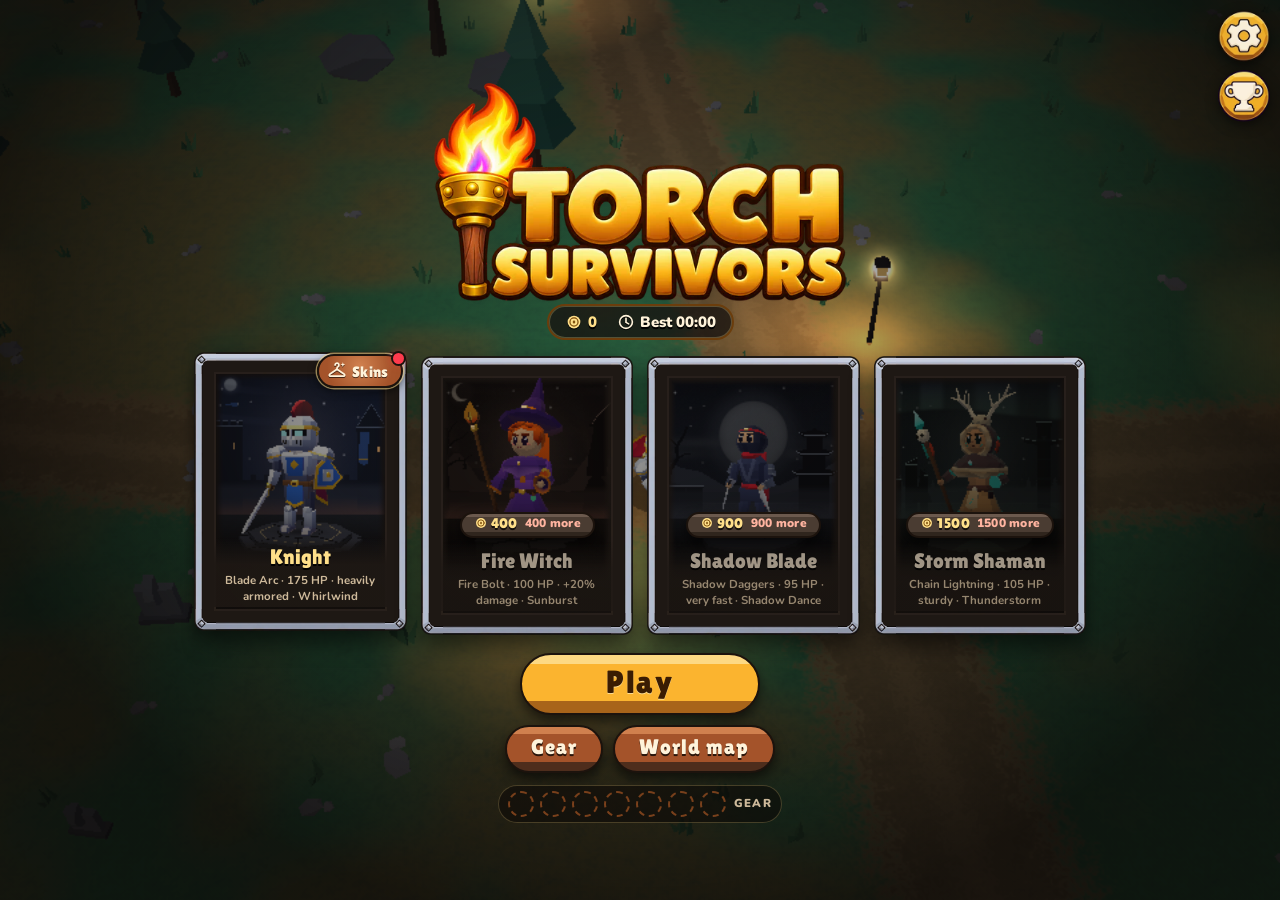
==== commit 12581238: "Deploy build Co-Authored-By: Claude Opus 5.5 <noreply@anthropic.com>" ====
--- a/index.html
+++ b/index.html
@@ -2,20 +2,66 @@
 <html lang="en" translate="no" class="notranslate">
   <head>
     <meta charset="UTF-8" />
-    <title>Survival 3D</title>
+    <script>(function(){var e=`https://survival3d-telemetry.ardauyaroglu.workers.dev/e`,t=`musrksn4`,n=window,r=document,i=location.search,a=``,o;try{var s=crypto.getRandomValues(new Uint8Array(16));for(o=0;o<16;o++)a+=(s[o]<16?`0`:``)+s[o].toString(16)}catch(e){for(a=``,o=0;o<32;o++)a+=(Math.random()*16|0).toString(16)}var c=n.__boot={sid:a,html:Math.round(performance.now())},l=/[?&]test(?:[=&]|$)/.test(i),u=l&&/[?&]telemetry=capture(?:&|$)/.test(i),d=/[?&]lang=tr(?:&|$)/.test(i);r.visibilityState===`hidden`&&(c.hidden=1);function f(){try{return!matchMedia(`(pointer: coarse)`).matches||matchMedia(`(any-pointer: fine)`).matches?`desktop`:Math.min(screen.width,screen.height)<600?`mobile`:`tablet`}catch(e){return`?`}}function p(t,r,i){if(!(c.sent||l&&!u)){c.sent=1;var o=Math.round(performance.now());i.dc=f();var s=JSON.stringify({f:1,plat:`web`,ver:`0.2.0`,tut:0,sid:a,sn:0,dn:0,dev:`?`,e:[[t,o,r,o,i]]});if(u)return(n.__beacons=n.__beacons||[]).push(s);try{navigator.sendBeacon&&navigator.sendBeacon(e,s)||fetch(e,{method:`POST`,body:s,keepalive:!0,credentials:`omit`,mode:`cors`}).catch(function(){})}catch(e){}}}function m(e){var t=e?d?`Bu tarayıcı oyun için eski`:`This browser is too old for the game`:d?`Oyun yüklenemedi`:`The game couldn't load`,n=e?d?`Tarayıcını güncelle ya da başka bir tarayıcı dene.`:`Update it, or try another browser.`:d?`Bağlantını kontrol edip yeniden dene.`:`Check your connection and try again.`;function i(){var e=r.getElementById(`boot`);e&&!c.js&&(e.innerHTML=`<div role="alert" style="position:absolute;left:50%;top:50%;transform:translate(-50%,-50%);width:min(340px,86vw);text-align:center;text-transform:none;letter-spacing:0;font:600 16px/1.45 system-ui,sans-serif;color:#f4e6c8"><b style="display:block;margin-bottom:10px;font-size:24px;line-height:1.2;color:#ffe08a">`+t+`</b>`+n+`<br><button style="margin-top:18px;padding:11px 28px;border:0;border-radius:10px;background:#f2b632;color:#2a1604;font:800 18px system-ui,sans-serif;cursor:pointer">`+(d?`Yeniden yükle`:`Reload`)+`</button></div>`,e.getElementsByTagName(`button`)[0].onclick=function(){location.reload()})}r.readyState===`loading`?r.addEventListener(`DOMContentLoaded`,i):i()}var h=0;function g(e){if(!(c.js||h)){h=1;var r=0;try{r=+(sessionStorage.getItem(`boot-retry`)===t)}catch(e){}if(p(`boot.fail`,`js`,{why:e,retry:r,online:navigator.onLine===!1?0:1}),e!==`parse`&&n.__fresh){setTimeout(function(){m(0)},4e3);return}if(e!==`parse`&&!r)try{return sessionStorage.setItem(`boot-retry`,t),location.reload()}catch(e){}m(e===`parse`)}}addEventListener(`error`,function(e){var t=e.target;if(t&&t.tagName){if((t.src||t.href||``).indexOf(`/assets/`)<0)return;t.tagName===`SCRIPT`?g(`script`):t.tagName===`LINK`&&t.rel===`stylesheet`&&g(`css`)}else!c.js&&(e.error&&e.error.name===`SyntaxError`||/SyntaxError/.test(e.message))&&String(e.filename).indexOf(`/assets/`)>=0&&g(`parse`)},!0);function _(){r.visibilityState===`hidden`&&(c.hidden=1),!(c.js||c.sent||n.__freshGoing||r.visibilityState!==`hidden`)&&(c.hid=1,p(`boot.hide`,`html`,{p:0}))}r.addEventListener(`visibilitychange`,_),addEventListener(`pagehide`,function(){c.js||c.sent||n.__freshGoing||(c.hid=1,p(`boot.hide`,`html`,{p:0}))})})();</script>
+    <title>Torch Survivors</title>
     <meta name="viewport" content="width=device-width, initial-scale=1, maximum-scale=1, user-scalable=no, viewport-fit=cover" />
     <meta name="google" content="notranslate" />
     <meta name="theme-color" content="#0a1018" />
-    <script type="module" crossorigin src="./assets/main-BPj5bvL7.js"></script>
-    <link rel="modulepreload" crossorigin href="./assets/style-IZIb9ogx.js">
-    <link rel="stylesheet" crossorigin href="./assets/main-CXx4IXuS.css">
+    <!-- The tab icon: the T6 logo's torch head (F1, Arda's pick, 30 Sept; the 16 and 32 px files are pixel-tuned, not downscaled). -->
+    <link rel="icon" href="./favicon.ico" sizes="16x16 32x32 48x48" />
+    <link rel="icon" type="image/png" sizes="32x32" href="./favicon-32.png" />
+    <link rel="icon" type="image/png" sizes="16x16" href="./favicon-16.png" />
+    <link rel="icon" type="image/png" sizes="192x192" href="./icon-192.png" />
+    <link rel="apple-touch-icon" href="./apple-touch-icon.png" />
+    <!-- The boot screen's look (#boot below): inline, so the burning torch is up on the first paint, before any file arrives.
+         --p (0..1, set by src/main.tsx as the character files arrive) fills the bar and, as --f, grows the flame from an ember to a
+         full blaze: full at 90 %, as the menu replaces the torch in the same step as the last file (100 % is never painted); the
+         flicker is transform/opacity only, and off under reduced motion (the growth stays). Each piece is placed from the
+         centre on its own (absolute), so nothing moves while the page streams in. -->
+    <style>html,body{background:#0e0b09;margin:0}#boot{--p:0;--f:min(1,var(--p)/.9);--h:min(240px,40vh);z-index:10;color:#ffe08a;letter-spacing:.16em;text-transform:uppercase;background:#0e0b09;font:700 14px/18px system-ui,sans-serif;position:fixed;inset:0;overflow:hidden}#boot i{display:block;position:absolute}#boot svg{width:100%;height:100%;position:absolute;inset:0;overflow:visible}#boot-torch{left:calc(50% - var(--h)/4);top:calc(50% - var(--h)/2 - 24px);width:calc(var(--h)/2);height:var(--h);position:absolute}.bt-glow{--g:min(400px,72vh);left:calc(50% - var(--g)/2);top:calc(24% - var(--g)/2);width:var(--g);height:var(--g);opacity:calc(.5 + .5*var(--f));transform:scale(calc(.45 + .55*var(--f)));transition:transform .6s ease-out,opacity .6s ease-out}.bt-glow i{background:radial-gradient(closest-side,#ffa84066,#ff802826 45%,#ff782800);border-radius:50%;animation:2.3s ease-in-out infinite alternate bt-glow;inset:0}.bt-ember{background:radial-gradient(closest-side,#fff0b8,#ffb040 30%,#ff6e1e8c 62%,#ff5a1400);border-radius:50%;width:64%;height:10%;animation:1.3s ease-in-out infinite alternate bt-glow;top:34%;left:18%}.bt-flame{transform-origin:50% 95.6%;transform:scale(calc(.4 + .85*var(--f)),calc(.1 + 1.02*var(--f)));transition:transform .6s cubic-bezier(.3,1.35,.6,1);inset:0 0 55%}.bt-flame i{transform-origin:50% 95.6%;animation:1.7s ease-in-out infinite alternate bt-a;inset:0}.bt-flame .bt-m{animation:1.1s ease-in-out -.5s infinite alternate bt-b}.bt-flame .bt-c{animation-duration:.8s;animation-delay:-.3s}.bt-flame .bt-l{opacity:0;animation:1.5s ease-out infinite bt-lick}.bt-flame .bt-l+.bt-l{animation-duration:1.7s;animation-delay:-.75s}@keyframes bt-a{0%{transform:rotate(-2.5deg)scale(.97,1.04)}to{transform:rotate(2.5deg)scale(1.03,.96)}}@keyframes bt-b{0%{transform:skew(3deg)scale(.95,1.06)}to{transform:skew(-3deg)scale(1.04,.96)}}@keyframes bt-lick{0%{opacity:0;transform:translateY(8%)}20%{opacity:1}to{opacity:0;transform:translateY(-14%)scale(.55)}}@keyframes bt-glow{0%{opacity:.72;transform:scale(.97)}to{opacity:1;transform:scale(1.03)}}#boot-text{left:0;right:0;top:calc(50% + var(--h)/2 - 12px);text-align:center;white-space:nowrap;text-shadow:0 0 14px #ff963280;padding-left:.16em;position:absolute}#boot-track{left:calc(50% - min(100px,26vw));top:calc(50% + var(--h)/2 + 18px);background:#26201a;border-radius:4px;width:min(200px,52vw);height:6px;position:absolute;overflow:hidden;box-shadow:0 0 0 1px #1c130d,0 0 0 2.5px #b8831f}#boot-bar{height:100%;transform:scaleX(var(--p));transform-origin:0;background:linear-gradient(#ffe08a,#f2b632);transition:transform .25s ease-out;display:block}@media (prefers-reduced-motion:reduce){#boot i{animation:none!important}}</style>
+    <script>(()=>{let e=`musrksn4`,t=location,n=t.search.slice(1).split(`&`).filter(e=>e&&e!==`v`&&!e.startsWith(`v=`)),r=new URLSearchParams(t.search).get(`v`),i=e=>{let r=e?[...n,`v=`+encodeURIComponent(e)]:n;return t.pathname+(r.length?`?`+r.join(`&`):``)+t.hash},a=e=>e===`fresh`||e.startsWith(`fresh=`);if(n.some(a)){n=n.filter(e=>!a(e));try{for(let e of Object.keys(localStorage))(e.startsWith(`survival3d.`)||e.startsWith(`s3d-`))&&localStorage.removeItem(e)}catch{}try{history.replaceState(history.state,``,i(r))}catch{}}let o=!1,s=e=>{try{return window.__freshGoing=1,o||t.replace(i(e)),o=!0}catch{return!1}},c,l=()=>c??=new Promise(e=>{let t=new AbortController,n=setTimeout(()=>t.abort(),1500),r=t=>{clearTimeout(n),t||(c=void 0),e(t)};fetch(`./version.json?t=`+Date.now(),{cache:`no-store`,signal:t.signal}).then(e=>e.ok?e.json():null).then(e=>r(e&&typeof e.build==`string`?e.build:null),()=>r(null))}),u=t=>!!t&&t!==e&&t!==r;window.__fresh=new Promise(t=>{l().then(n=>{if(!(u(n)&&s(n))){if(r!==null&&(r===e||n===e||!n))try{history.replaceState(history.state,``,i()),fetch(i(),{cache:`reload`}).catch(()=>{})}catch{}t()}})});let d=!1;addEventListener(`error`,t=>{let n=t.target;!d&&document.readyState!==`complete`&&(n instanceof HTMLScriptElement||n instanceof HTMLLinkElement)&&(n.src||n.href||``).includes(`/assets/`)&&(n instanceof HTMLLinkElement&&n.rel===`preload`&&n.as===`fetch`||(d=!0,l().then(t=>{if(u(t))return s(t);try{if(sessionStorage.getItem(`fresh-retry`)===e)return;sessionStorage.setItem(`fresh-retry`,e)}catch{return}s(Date.now().toString(36))})))},!0)})();</script>
+    <script type="module" crossorigin src="./assets/main-Bs8iefpF.js"></script>
+    <link rel="modulepreload" crossorigin href="./assets/creatures-yutYKINn.js">
+    <link rel="modulepreload" crossorigin href="./assets/style-CVDB5Wvm.js">
+    <link rel="modulepreload" crossorigin href="./assets/enemies-KmXXO2M6.js">
+    <link rel="stylesheet" media="print" onload="this.media='all'" crossorigin href="./assets/main-DWANEQwo.css">
+    <link rel="preload" as="fetch" type="application/octet-stream" crossorigin fetchpriority="low" href="./assets/mage-UbM87goW.bin">
+    <link rel="preload" as="fetch" type="application/octet-stream" crossorigin fetchpriority="low" href="./assets/shaman-fVXK2UmT.bin">
+    <link rel="preload" as="fetch" type="application/octet-stream" crossorigin fetchpriority="low" href="./assets/knight-DuAJT7p4.bin">
+    <link rel="preload" as="fetch" type="application/octet-stream" crossorigin fetchpriority="low" href="./assets/ninja-iLEwE-Zq.bin">
+    <link rel="preload" as="fetch" type="application/octet-stream" crossorigin fetchpriority="low" href="./assets/brute-msakW521.bin">
+    <link rel="preload" as="fetch" type="application/octet-stream" crossorigin fetchpriority="low" href="./assets/archer-RswNqf9H.bin">
+    <link rel="preload" as="fetch" type="application/octet-stream" crossorigin fetchpriority="low" href="./assets/skeleton-vDlyZgk2.bin">
+    <link rel="preload" as="fetch" type="application/octet-stream" crossorigin fetchpriority="low" href="./assets/ghoul-ev1iqjwl.bin">
+    <link rel="preload" as="fetch" type="application/octet-stream" crossorigin fetchpriority="low" href="./assets/mimic-QRzvY19L.bin">
+    <link rel="preload" as="fetch" type="application/octet-stream" crossorigin fetchpriority="low" href="./assets/bloat-8ZKXHR6L.bin">
+    <link rel="preload" as="fetch" type="application/octet-stream" crossorigin fetchpriority="low" href="./assets/boar-ThZd3Aol.bin">
+    <link rel="preload" as="fetch" type="application/octet-stream" crossorigin fetchpriority="low" href="./assets/cultist-Y7ojqJVe.bin">
+    <link rel="preload" as="fetch" type="application/octet-stream" crossorigin fetchpriority="low" href="./assets/slime-vOQiVJPj.bin">
+    <link rel="preload" as="fetch" type="application/octet-stream" crossorigin fetchpriority="low" href="./assets/bat-9rnXwfN4.bin">
+    <link rel="preload" as="fetch" type="application/octet-stream" crossorigin fetchpriority="low" href="./assets/war_banner-yBL7PO6J.bin">
   </head>
   <body>
     <canvas id="c"></canvas>
-    <!-- Shown until the character data has arrived (src/main.tsx removes it). Inline styles: it must work before any CSS loads. -->
-    <div id="boot" style="position:fixed;inset:0;z-index:10;display:grid;place-content:center;gap:18px;justify-items:center;background:#0a0612;color:#ffe08a;font:700 15px/1.3 system-ui,sans-serif;letter-spacing:.2em;text-transform:uppercase">
-      <span>Loading</span>
-      <span style="display:block;width:min(260px,60vw);height:10px;border-radius:6px;background:#1d1230;box-shadow:0 0 0 2px #160c26,0 0 0 4px #f2b632;overflow:hidden"><span id="boot-bar" style="display:block;height:100%;background:linear-gradient(180deg,#ffe08a,#f2b632);transform:scaleX(0);transform-origin:left;transition:transform .2s ease-out"></span></span>
+    <!-- Shown until the character data has arrived (src/main.tsx removes it; a failed boot swaps it for its error card). Styled
+         inline in the head: it must work before any CSS loads. The torch is the logo's (art/logo): a gold cup with three rivets on a
+         wooden handle with a gold foot, its flame the loading progress. The line is in the game's language: Turkish with ?lang=tr only, as in src/ui/strings.ts. -->
+    <div id="boot">
+      <div id="boot-torch" aria-hidden="true">
+        <i class="bt-glow"><i></i></i>
+        <i class="bt-ember"></i>
+        <i class="bt-flame">
+          <i><svg viewBox="0 0 100 90"><defs><linearGradient id="bt-o" x2="0" y1="1"><stop offset="0" stop-color="#ffac30"/><stop offset=".55" stop-color="#ff7a1c"/><stop offset="1" stop-color="#e5440e"/></linearGradient><linearGradient id="bt-y" x2="0" y1="1"><stop offset=".2" stop-color="#ffe08a"/><stop offset="1" stop-color="#f2b632"/></linearGradient><linearGradient id="bt-v" x2="0" y1="1"><stop offset=".3" stop-color="#b06bff"/><stop offset="1" stop-color="#e2c6ff"/></linearGradient></defs><path fill="url(#bt-o)" d="M26 86C20 70 22 56 31 30c2 12 6 17 9 17-2-15 3-29 10-43 5 12 12 24 10 38 3-4 7-10 11-18 8 18 11 44 3 62z"/></svg></i>
+          <i class="bt-l"><svg viewBox="0 0 100 90"><path fill="#ff8a22" d="M46 20c0-6 3-9 4-15 3 5 5 10 4 15-1 4-7 4-8 0z"/></svg></i>
+          <i class="bt-l"><svg viewBox="0 0 100 90"><path fill="#ff9a2a" d="M66 34c0-5 3-8 5-12 2 5 3 9 2 12-1 3-6 3-7 0z"/></svg></i>
+          <i class="bt-m"><svg viewBox="0 0 100 90"><path fill="url(#bt-y)" d="M33 86c-5-14-2-26 5-42 2 8 5 11 7 11-1-13 2-25 7-37 5 12 10 22 8 34 2-2 4-5 6-10 5 14 6 30 1 44z"/></svg></i>
+          <i class="bt-c"><svg viewBox="0 0 100 90"><path fill="#fff3c4" d="M38 86c-4-12 5-26 12-42 7 16 15 30 11 42z"/><path fill="url(#bt-v)" d="M42 86c-2-9 3-18 8-30 5 12 10 21 8 30z"/></svg></i>
+        </i>
+        <svg viewBox="0 0 100 200"><defs><linearGradient id="bt-g"><stop offset="0" stop-color="#a8661a"/><stop offset=".4" stop-color="#ffe08a"/><stop offset=".65" stop-color="#f2b632"/><stop offset="1" stop-color="#9c5e16"/></linearGradient><linearGradient id="bt-w"><stop offset="0" stop-color="#5a2c12"/><stop offset=".4" stop-color="#9a5c30"/><stop offset="1" stop-color="#4a230e"/></linearGradient><radialGradient id="bt-r" cx=".38" cy=".32" r=".62"><stop offset=".1" stop-color="#fff6d0"/><stop offset=".6" stop-color="#f2b632"/><stop offset="1" stop-color="#c07a1c"/></radialGradient></defs><g stroke="#3a1f04" stroke-width="3" stroke-linejoin="round"><path fill="url(#bt-w)" d="M38.5 127h23l-2 58h-19z"/><path fill="none" stroke-opacity=".55" stroke-width="1.3" stroke-linecap="round" d="M45 134q-2 11 0 21t-1 22M54 132q2 8 0 17M55.5 160q-2 8 0 17"/><rect width="27" height="12" x="36.5" y="183" fill="url(#bt-g)" rx="3.5"/><rect width="36" height="10" x="32" y="119" fill="url(#bt-g)" rx="3"/><path fill="url(#bt-g)" d="M21 105h58c-1 8-6 14-12 16H33c-6-2-11-8-12-16z"/><path fill="url(#bt-g)" d="M17 85h66l-2 17H19z"/><rect width="64" height="6" x="18" y="100" fill="url(#bt-g)" rx="2.5"/><rect width="70" height="8.5" x="15" y="78" fill="url(#bt-g)" rx="3"/><g fill="url(#bt-r)" stroke-width="1.3"><circle cx="31" cy="93.5" r="4.6"/><circle cx="50" cy="93.5" r="4.6"/><circle cx="69" cy="93.5" r="4.6"/></g></g></svg>
+      </div>
+      <span id="boot-text">Lighting the torch...</span>
+      <script>if(new URLSearchParams(location.search).get('lang')==='tr')document.getElementById('boot-text').textContent='Me\u015fale yak\u0131l\u0131yor...'</script>
+      <span id="boot-track"><span id="boot-bar"></span></span>
     </div>
     <div id="joy-base"></div>
     <div id="joy-knob"></div>
@@ -23,7 +69,10 @@
     <div id="pointer-core" class="pointer--core"><span></span></div>
     <div id="pointer-fury"><span></span></div>
     <div id="pointer-loot"><span></span></div>
+    <!-- the runaway chest's tag over it (its purse, a pip a hit, its time; src/game/game.ts chestTagFor / syncChest) -->
+    <div id="chest-tag" class="chesttag" aria-hidden="true"></div>
     <div id="pointer-boss"><span></span></div>
+    <div id="pointer-quest"><span></span><i></i></div>
     <div id="ui"></div>
   </body>
 </html>
--- a/assets/main-DWANEQwo.css
+++ b/assets/main-DWANEQwo.css
@@ -0,0 +1 @@
+.ptr{pointer-events:none;animation:.25s ease-out coach-fade;position:absolute;inset:0}.ptr__hand,.ptr__ring,.ptr__arrow{visibility:hidden}.ptr__hand{transform-origin:47px 10px;will-change:transform;top:0;left:0}.ptr__flip{transform-origin:47px 10px;position:absolute;inset:0}.ptr__flip--on{transform:scaleX(-1)}.ptr__ring{box-sizing:border-box;border-radius:16px;position:absolute;top:0;left:0}.ptr__ring--round{border-radius:50%}.ptr__ring:after{content:"";border-radius:inherit;box-shadow:0 0 0 3px var(--coach-edge), 0 0 20px 5px #ffd36a8c;position:absolute;inset:0}.ptr__ring--live:after{animation:1.2s ease-in-out infinite alternate coach-pulse}.ptr__arrow{width:0;height:0;position:absolute;top:0;left:0}.ptr__arrow svg{filter:drop-shadow(0 2px 3px #00000080);animation:.8s ease-in-out infinite alternate ptr-bob;position:absolute;top:-11px;left:-15px}@keyframes ptr-bob{0%{transform:translateY(-4px)}to{transform:translateY(4px)}}html[data-calm] .ptr__arrow svg{animation:none}@media (prefers-reduced-motion:reduce){.ptr__arrow svg{animation:none}}.ptr-tail:after{content:"";background:var(--coach-edge);pointer-events:none;width:18px;height:10px;position:absolute}.ptr-tail:not([data-side]):after{content:none}.ptr-tail[data-side=below]:after{bottom:calc(100% - 1px);left:var(--tail,50%);clip-path:polygon(50% 0,100% 100%,0 100%);margin-left:-9px}.ptr-tail[data-side=above]:after{top:calc(100% - 1px);left:var(--tail,50%);clip-path:polygon(0 0,100% 0,50% 100%);margin-left:-9px}.ptr-tail[data-side=right]:after{right:calc(100% - 1px);top:var(--tail,50%);clip-path:polygon(100% 0,100% 100%,0 50%);width:10px;height:18px;margin-top:-9px}.ptr-tail[data-side=left]:after{left:calc(100% - 1px);top:var(--tail,50%);clip-path:polygon(0 0,100% 50%,0 100%);width:10px;height:18px;margin-top:-9px}#ui .gguide--hand .gspot__hole:after,#ui .gguide--hand .gring--live:after{animation:none}#ui .gnew--placed{transition:transform .25s;top:0;bottom:auto;left:0}#ui .gnudge{box-sizing:border-box;white-space:normal;text-wrap:balance;width:max-content;max-width:min(360px,100vw - 24px);font-size:14px;line-height:1.3;top:0;left:0}#ui .gnudge--measure{visibility:hidden}#ui .gnudge--skins{text-align:left;pointer-events:auto;cursor:pointer;border:0;max-width:min(520px,100vw - 24px);margin:0}.gnudge__new{color:var(--gold-1)}#ui .gguide--exit .gnudge{max-width:min(300px,100vw - 196px)}#ui .lstrip__item--tut:after{animation:none}#ui .lstrip__item--tut .lribbon{top:-12px;bottom:auto}#ui .lstrip__coach{font-size:13px}@media (max-height:440px){#ui .lstrip__coach{font-size:12.5px}}#ui .coachline{font-size:clamp(12.5px,3.6vw,13.5px)}html[data-coach-focus=dash] .ult--ready{box-shadow:0 0 0 3px var(--ult-a), 0 8px 18px #0000008c}html[data-coach-focus=dash] .ult--ready .ult__flames,html[data-coach-focus=dash] .ult--ready .ult__embers,html[data-coach-focus=dash] .ult__tag{opacity:.4}@font-face{font-family:Lilita One;font-style:normal;font-display:swap;font-weight:400;src:url(./lilita-one-latin-400-normal-87r-Z-Re.woff2)format("woff2"),url(./lilita-one-latin-400-normal-DXkechA3.woff)format("woff")}@font-face{font-family:Lilita One;font-style:normal;font-display:swap;font-weight:400;src:url([data-uri])format("woff2"),url([data-uri])format("woff")}@font-face{font-family:Nunito;font-style:normal;font-display:swap;font-weight:700;src:url(./nunito-latin-700-normal-Dort48En.woff2)format("woff2"),url(./nunito-latin-700-normal-OcDqTBcA.woff)format("woff")}@font-face{font-family:Nunito;font-style:normal;font-display:swap;font-weight:700;src:url(./nunito-latin-ext-700-normal-BWeMsAzO.woff2)format("woff2"),url(./nunito-latin-ext-700-normal-D4woHhbd.woff)format("woff")}@font-face{font-family:Nunito;font-style:normal;font-display:swap;font-weight:900;src:url(./nunito-latin-900-normal-BVB1fGs6.woff2)format("woff2"),url(./nunito-latin-900-normal-CVn49sIn.woff)format("woff")}@font-face{font-family:Nunito;font-style:normal;font-display:swap;font-weight:900;src:url(./nunito-latin-ext-900-normal-Dllsvgjo.woff2)format("woff2"),url(./nunito-latin-ext-900-normal-CTBZd6bf.woff)format("woff")}@font-face{font-family:Lilita One;font-style:normal;font-weight:400;font-display:swap;src:url(./baloo-2-latin-ext-800-normal-C_Iwmf1s.woff2)format("woff2");unicode-range:U+11E-11F,U+130,U+15E-15F}:root{--ink:#fff3da;--ink-dim:#cdb99a;--page:14 11 9;--map-sky:46 27 18;--dim:8 6 5;--panel:24 20 17;--panel-2:53 46 40;--well:11 9 7;--well-2:32 28 23;--card:17 13 11;--card-2:41 33 28;--stage:30 24 20;--outline:28 19 13;--line:92 74 58;--btn-face:164 83 42;--btn-top:208 128 78;--btn-lip:78 45 28;--btn-muted-face:74 60 50;--btn-muted-top:107 89 77;--btn-muted-lip:47 37 29;--text-tint:244 220 192;--text-tint-2:224 208 186;--ink-dark:28 18 10;--reward:221 111 44;--reward-ink:255 217 176;--gold-1:#ffe08a;--gold-2:#e9a93a;--gold-3:#6b3d0c;--ember:#ff7a2f;--arcane:#d45cff;--emerald:#3fdc8a;--blood:#e0324a;--frost:#6fd8ff;--display:"Lilita One", "Nunito", system-ui, sans-serif;--body:"Nunito", system-ui, -apple-system, "Segoe UI", sans-serif;--safe-t:env(safe-area-inset-top,0px);--safe-r:env(safe-area-inset-right,0px);--safe-b:env(safe-area-inset-bottom,0px);--safe-l:env(safe-area-inset-left,0px)}html,body{background:rgb(var(--page));height:100%;color:var(--ink);font:700 15px/1.35 var(--body);font-synthesis:none;-webkit-user-select:none;user-select:none;-webkit-touch-callout:none;-webkit-tap-highlight-color:transparent;touch-action:none;margin:0;overflow:hidden}#c{touch-action:none;background:rgb(var(--page));width:100%;height:100%;display:block;position:fixed;inset:0}#ui{pointer-events:none;position:fixed;inset:0}#ui button,#ui a{pointer-events:auto;color:inherit;cursor:pointer}button{font-family:var(--body);font-weight:700}#ui button:focus-visible,#ui a:focus-visible,#ui .hero-card:focus-visible{outline:3px solid var(--frost);outline-offset:3px}#joy-base,#joy-knob{pointer-events:none;border-radius:50%;display:none;position:fixed;transform:translate(-50%,-50%)}#joy-base{background:radial-gradient(circle, #ffe08a14, rgb(var(--panel) / .35));border:3px solid #ffe08a73;width:124px;height:124px;box-shadow:0 0 18px #0006}#joy-knob{background:radial-gradient(circle at 35% 30%, #fff3c4, var(--gold-2) 60%, var(--gold-3));border:2px solid #3a2106;width:56px;height:56px;box-shadow:0 4px 10px #00000080}#pointer,#pointer-core,#pointer-fury,#pointer-loot,#pointer-boss{pointer-events:none;z-index:2;filter:drop-shadow(0 0 8px #a060ff)drop-shadow(0 2px #000);width:54px;height:54px;display:none;position:fixed;top:0;left:0}#pointer:before,#pointer-core:before,#pointer-fury:before,#pointer-loot:before,#pointer-boss:before{content:"";clip-path:polygon(100% 50%,18% 6%,36% 50%,18% 94%);background:linear-gradient(90deg,#6a2fd0,#e6c8ff);animation:.7s ease-in-out infinite alternate nudge;position:absolute;inset:0}#pointer span,#pointer-core span,#pointer-fury span,#pointer-loot span,#pointer-boss span{text-align:center;width:60px;font:900 12px/1 var(--body);color:#e6c8ff;text-shadow:0 1px #000,0 0 4px #000;margin:2px 0 0 -30px;position:absolute;top:100%;left:50%}#pointer-core{filter:drop-shadow(0 0 8px #ffb030)drop-shadow(0 2px #000)}#pointer-core:before{background:linear-gradient(90deg,#c8780a,#fff0b0)}#pointer-core span{color:#ffe08a}#pointer-fury{filter:drop-shadow(0 0 8px #ff4a2a)drop-shadow(0 2px #000)}#pointer-fury:before{background:linear-gradient(90deg,#b3201a,#ffc9a0)}#pointer-fury span{color:#ffb59a}#pointer-loot{filter:drop-shadow(0 0 8px var(--c,#ffd23a)) drop-shadow(0 2px 0 #000)}#pointer-loot:before{background:linear-gradient(90deg, #a87a08, var(--c,#fff6c0))}#pointer-loot span{color:#fff0a8;white-space:nowrap;width:96px;margin-left:-48px}#pointer-loot span:before{content:"";vertical-align:-1px;background:radial-gradient(circle at 35% 35%,#fff6c4,#f2b632 55%,#b06f10);border-radius:50%;width:10px;height:10px;margin-right:3px;display:inline-block;box-shadow:0 0 0 1px #6b3f08}@keyframes nudge{0%{transform:translate(-3px)}to{transform:translate(4px)}}#pointer,#pointer-core,#pointer-fury,#pointer-loot,#pointer-boss,#pointer-quest{contain:size layout style}#chest-tag{contain:layout style}html[data-lowend] #pointer,html[data-lowend] #pointer-core,html[data-lowend] #pointer-fury,html[data-lowend] #pointer-loot,html[data-lowend] #pointer-boss,html[data-lowend] #pointer-quest,html[data-lowend] #chest-tag{will-change:transform}html[data-lowend] #pointer:before,html[data-lowend] #pointer-core:before,html[data-lowend] #pointer-fury:before,html[data-lowend] #pointer-loot:before,html[data-lowend] #pointer-boss:before,html[data-lowend] #pointer-quest:after,html[data-lowend] .ult--ready,html[data-lowend] .ult--ready .ult__flames,html[data-lowend] .ult--ready .ult__flames--back,html[data-lowend] .ult__tag,html[data-lowend] .dash--ready,html[data-lowend] .hpbar--low .hpbar__fill,html[data-lowend] .npill--boss,html[data-lowend] .qpill--hint .qpill__body{animation:none}html[data-lowend] .ult--ready .ult__embers i{display:none}html[data-lowend] .medal--evolved:after{animation:none}html[data-lowend] .xpbar__fill,html[data-lowend] .fury__bar>span,html[data-lowend] .hpbar__shield{transition:none}html[data-lowend] .hud__low{opacity:.5;animation:none}.stat{font-variant-numeric:tabular-nums;text-shadow:0 2px #000;align-items:center;gap:5px;font-weight:900;display:inline-flex}.stat--gold{color:var(--gold-1)}.stat--score{color:rgb(var(--text-tint))}.stat svg{filter:drop-shadow(0 1px #000)}.btn{--h:54px;--face:rgb(var(--btn-face));--top:rgb(var(--btn-top));--lip:rgb(var(--btn-lip));box-sizing:border-box;min-height:var(--h);padding:5px calc(var(--h) * .5) calc(var(--h) * .07 + 5px);border-radius:calc(var(--h) * .5);text-wrap:balance;border:max(2px, calc(var(--h) * .045)) solid rgb(var(--outline));background:linear-gradient(var(--top) 0 15%, var(--face) 15% 80%, var(--lip) 80%);line-height:1.08;font:400 24px/1 var(--display);letter-spacing:.05em;text-shadow:0 2px #000000bf;filter:drop-shadow(0 6px 6px #0000008c);transition:transform 60ms,filter .12s;position:relative}.btn:hover{filter:drop-shadow(0 6px 6px #0000008c)brightness(1.12)}.btn:active{filter:drop-shadow(0 2px 3px #0009)brightness(.95);transform:translateY(3px)scale(.985)}.btn--gold{--face:#fbb42f;--top:#fdd983;--lip:#a8641a;text-shadow:0 1px #fff0beb3;color:#3a1c02!important}.btn--ad{justify-content:center;align-items:center;gap:8px;display:inline-flex}.btn:disabled{opacity:.6;cursor:default}.btn--steel{--face:#6b5646;--top:#967a63;--lip:#3a2b20}.adtag{color:#ffe9b0;font:900 10.5px/1 var(--body);letter-spacing:.08em;text-shadow:none;background:#281204bd;border-radius:999px;flex:none;align-items:center;gap:3px;padding:3px 7px 3px 6px;display:inline-flex}.chest__hint{margin:-4px 0 0}.btn--gold{justify-content:center;align-items:center;gap:8px;display:inline-flex}.revive__timer{width:74px;height:74px;font:400 40px/1 var(--display);color:#ffb3bb;background:rgb(var(--well) / .6);border-radius:50%;align-self:center;place-items:center;display:grid;box-shadow:0 0 0 3px #8e1526,0 0 22px #e0324a8c}.cards--all{touch-action:pan-y;scrollbar-width:thin;scrollbar-color:var(--gold-2) rgb(var(--well) / .6);max-height:46vh;padding:10px 8px 4px 2px;overflow-y:auto}.cards--all>.card{flex-shrink:0}.mock-ad{z-index:50;color:#fff;font:700 16px/1.6 var(--body);text-align:center;background:#000000eb;place-items:center;display:grid;position:fixed;inset:0}.mock-ad b{font:400 44px/1 var(--display);color:var(--gold-1);display:block}.mock-ad span{opacity:.7;text-transform:uppercase;letter-spacing:.2em;font-size:12px;display:block}.mock-ad i{background:linear-gradient(90deg, var(--gold-2), var(--gold-2)) left / 0% 100% no-repeat, #fff3;border-radius:3px;width:220px;height:6px;margin:16px auto 0;animation:1.6s linear forwards adbar;display:block}@keyframes adbar{to{background-size:100% 100%,auto}}.btn--adnone{--face:#5b6480;--top:#8d97b6;--lip:#3a4157;filter:drop-shadow(0 6px 6px #0000008c)}.btn--adnone:disabled{opacity:.9}.adlock{z-index:70;pointer-events:auto;background:rgb(var(--dim) / .6);place-content:center;justify-items:center;gap:14px;animation:.2s ease-out .15s both adlock-in;display:grid;position:fixed;inset:0}.adlock__spin{box-sizing:border-box;border:4px solid #ffe08a38;border-top-color:var(--gold-1);border-radius:50%;width:46px;height:46px;animation:.8s linear infinite adlock-spin}.adlock__text{font:400 20px/1.1 var(--display);letter-spacing:.04em;color:var(--gold-1);text-shadow:0 2px #000}@keyframes adlock-in{0%{opacity:0}}@keyframes adlock-spin{to{transform:rotate(360deg)}}@media (prefers-reduced-motion:reduce){.adlock__spin{animation-duration:2.4s}}.btn--big{--h:72px;min-width:240px;font-size:36px}.iconbtn{border:2px solid var(--gold-2);background:linear-gradient(rgb(var(--btn-face)) 0 46%, rgb(var(--btn-lip)) 46%);width:42px;height:42px;box-shadow:inset 0 0 0 2px rgb(var(--outline)), 0 0 0 2px rgb(var(--outline)), 0 4px 0 2px rgb(var(--outline));border-radius:12px;place-items:center;display:grid}.medal{--ring:var(--ember);color:#fff;background:radial-gradient(circle at 35% 28%, color-mix(in srgb, var(--ring) 70%, #fff), color-mix(in srgb, var(--ring) 55%, #000) 62%, rgb(var(--outline)));box-shadow:0 0 0 2px rgb(var(--outline)), 0 0 0 4px var(--ring), 0 0 0 6px rgb(var(--outline)), 0 4px 10px #0000008c, inset 0 2px 0 #ffffff73;border-radius:50%;flex:none;place-items:center;display:inline-grid;position:relative}.medal svg{filter:drop-shadow(0 2px #0000008c)}.medal--passive{--ring:var(--emerald)}.medal--neutral{--ring:#9aa6c4}.medal--evolved{--ring:var(--arcane)}.medal--evolved:after{content:"";pointer-events:none;background:conic-gradient(from 0deg, transparent 0 70%, #ffe08af2 82%, transparent 94%);border-radius:50%;animation:2.4s linear infinite spin;position:absolute;inset:-7px;-webkit-mask:radial-gradient(circle,#0000 62%,#000 64%);mask:radial-gradient(circle,#0000 62%,#000 64%)}.screen{pointer-events:auto;--edge:clamp(12px, 3.2vmin, 28px);padding:calc(var(--safe-t) + var(--edge)) calc(var(--safe-r) + var(--edge)) calc(var(--safe-b) + var(--edge)) calc(var(--safe-l) + var(--edge));box-sizing:border-box;touch-action:pan-y;display:flex;position:absolute;inset:0;overflow:hidden auto}.screen>*{margin:auto}.screen--dim{background:radial-gradient(ellipse at center, rgb(var(--panel) / .55), rgb(var(--dim) / .86))}.screen--menu{background:radial-gradient(ellipse at 50% 38%, rgb(var(--panel) / .1), rgb(var(--dim) / .82) 75%);overflow-x:clip}.screen--core:before{content:"";pointer-events:none;background:repeating-conic-gradient(from 0deg, rgb(var(--reward) / .16) 0 9deg, transparent 9deg 18deg);width:200vmax;height:200vmax;margin:-100vmax 0 0 -100vmax;animation:40s linear infinite spin;position:fixed;top:50%;left:50%}.menu{text-align:center;flex-direction:column;align-items:center;gap:14px;width:min(960px,100%);display:flex;position:relative}.logo{flex-direction:column;align-items:center;margin:0;display:flex}.logo__main{font:400 clamp(46px, 13vw, 84px)/.95 var(--display);letter-spacing:.02em;background:linear-gradient(#fff6c9 12%, var(--gold-1) 40%, var(--gold-2) 62%, #a35a10 88%);color:#0000;filter:drop-shadow(0 3px #3a1f04)drop-shadow(0 6px #1a0d02)drop-shadow(0 0 22px #ff8c2873);text-wrap:balance;-webkit-background-clip:text;background-clip:text;max-width:min(100%,100vw - 132px)}.logo{--logo-pad2:clamp(24px, 6.4vmin, 56px);--logo-h:clamp(64px, min((100vh - var(--logo-pad2) - 708px) * 1.0285, (100vw - 140px - var(--safe-l) - var(--safe-r)) * .5418), 230px);--logo-tuck:calc(9px + var(--logo-h) * .0277)}.logo__pic{display:contents}.logo__art{width:auto;height:var(--logo-h);aspect-ratio:860/466;margin-bottom:calc(-1 * var(--logo-tuck));pointer-events:none;-webkit-user-select:none;user-select:none;-webkit-touch-callout:none;flex:none;display:block}.logo__sr{clip-path:inset(50%);white-space:nowrap;border:0;width:1px;height:1px;margin:-1px;padding:0;position:absolute;overflow:hidden}@media (min-width:621px) and (min-height:521px) and (max-height:940px){.logo{--logo-h:clamp(64px, (81vh - var(--logo-pad2) - 357px) * 1.0285, 230px);--logo-tuck:calc(5px + var(--logo-h) * .0277)}}@media (min-width:621px) and (min-height:521px) and (max-height:620px){.logo{--logo-h:clamp(64px, (100vh - var(--logo-pad2) - 434px) * 1.0285, 230px);--logo-tuck:calc(3px + var(--logo-h) * .0277)}}@media (max-height:520px){.logo{--logo-h:64px;--logo-tuck:calc(3px + var(--logo-h) * .0277)}}@media (max-height:520px) and (min-width:620px){.logo{--logo-h:clamp(64px, (100vh - var(--logo-pad2) - 201px) * 1.0285, 150px)}}@media (orientation:portrait) and (max-width:480px){.logo{--logo-h:clamp(64px, min((100vw - 91px - var(--safe-l) - var(--safe-r)) * .5418, 81vh - var(--logo-pad2) - 427px), 157px);--logo-tuck:0px}.logo__art{transform:translateX(min(0px, 50vw - (var(--safe-l) + var(--safe-r)) / 2 - 70px - var(--logo-h) * .923))}}@media (orientation:portrait) and (max-width:480px) and (max-height:700px){.logo{--logo-h:clamp(64px, min((100vw - 91px - var(--safe-l) - var(--safe-r)) * .5418, 84vh - var(--logo-pad2) - 415px), 157px)}}@media (orientation:portrait) and (max-width:480px) and (max-height:600px){.logo{--logo-h:64px}}.menu__meta{background:rgb(var(--panel) / .78);box-shadow:0 0 0 2px var(--gold-3), inset 0 0 0 1px #ffe08a40;border-radius:999px;gap:20px;padding:6px 16px;display:flex}.heroes{--per:2.2;--rail-gap:14px;width:min(100%, calc(var(--per) * 230px));min-width:0;max-width:100%;position:relative}@media (min-width:720px){.heroes{--per:3.2}}@media (min-width:1000px){.heroes{--per:4}}.heroes__stage{display:flow-root;position:relative}.heroes__clip{pointer-events:none;-webkit-mask-image:linear-gradient(90deg, transparent, #000 var(--rail-gap), #000 calc(100% - var(--rail-gap)), transparent);-webkit-mask-image:linear-gradient(90deg, transparent, #000 var(--rail-gap), #000 calc(100% - var(--rail-gap)), transparent);mask-image:linear-gradient(90deg, transparent, #000 var(--rail-gap), #000 calc(100% - var(--rail-gap)), transparent);margin:-48px 0 -52px;padding:48px 0 52px;overflow-x:clip}.menu__heroes{gap:var(--rail-gap);padding:8px var(--rail-gap);touch-action:pan-y;will-change:transform;display:flex;position:relative}.menu__heroes .hero-card{pointer-events:auto;flex:0 0 calc((100% - var(--rail-gap) * (var(--per) - 1)) / var(--per))}.menu__heroes[data-grab] .hero-card{cursor:grab}.menu__heroes[data-turning] .hero-card{cursor:grabbing}.heroes__arrow{z-index:3;border:2px solid rgb(var(--outline));width:44px;height:44px;font:900 30px/1 var(--body);background:linear-gradient(180deg, var(--gold-1), var(--gold-2));box-shadow:0 0 0 2px var(--gold-3), 0 4px 10px #0009;pointer-events:auto;border-radius:50%;margin-top:-22px;padding:0 0 3px;transition:opacity .18s,visibility .18s;position:absolute;top:50%;color:rgb(var(--ink-dark))!important}.heroes__arrow--left{left:-2px}.heroes__arrow--right{right:-2px}.heroes__arrow:active{transform:scale(.92)}.heroes__arrow[data-off],.heroes[data-static] .heroes__arrow{opacity:0;visibility:hidden}.heroes__dots{z-index:2;justify-content:center;height:14px;margin-top:2px;display:flex;position:relative}.heroes[data-static] .heroes__dots{display:none}.heroes__dot{cursor:pointer;background:0 0;border:0;width:34px;height:14px;padding:0;position:relative}.heroes__dot:before{content:"";position:absolute;inset:-11px 0}.heroes__dot:after{content:"";background:rgb(var(--text-tint-2) / .42);width:8px;height:8px;box-shadow:0 0 0 1.5px rgb(var(--outline));border-radius:999px;margin-left:-4px;transition:width .2s,margin .2s,background-color .2s;position:absolute;top:3px;left:50%}.heroes__dot[data-on]:after{background:var(--gold-1);width:20px;box-shadow:0 0 0 1.5px rgb(var(--outline)), 0 0 8px #ffc85a80;margin-left:-10px}@media (prefers-reduced-motion:reduce){.heroes__arrow,.heroes__dot:after{transition:none}}.hero-card__portrait{width:100%;height:clamp(84px,22vh,190px)}@media (max-height:520px){.hero-card{flex-direction:row;align-items:stretch}.hero-card__portrait{flex:none;width:78px;height:auto;min-height:92px}.hero-card__plate{flex:1;align-content:center}}.hero-card__plate{background:linear-gradient(180deg, rgb(var(--stage) / 0), rgb(var(--stage) / .92) 38%);justify-items:center;gap:4px;width:100%;padding:18px 8px 10px;display:grid}.hero-card__name{font:400 24px/1 var(--display);color:var(--gold-1);text-shadow:0 2px #000}.hero-card__desc{color:var(--ink-dim);padding-inline:6px;font-size:12px;line-height:1.2}.hud{font-variant-numeric:tabular-nums;position:absolute;inset:0}.xpbar{top:var(--safe-t);left:var(--safe-l);right:var(--safe-r);background:rgb(var(--panel));height:18px;box-shadow:inset 0 2px 4px #000c, 0 2px 0 var(--gold-3), 0 3px 0 #000;position:absolute}.xpbar__fill{background:linear-gradient(90deg, #3aa8ff, var(--frost) 40%, var(--arcane));height:100%;transition:width .15s linear;box-shadow:inset 0 2px #ffffff80,0 0 12px #6fd8ffb3}.xpbar__level{font:400 15px/1 var(--display);letter-spacing:.08em;text-shadow:0 1px #000,0 0 4px #000;place-items:center;display:grid;position:absolute;inset:0}.hud__row{top:calc(var(--safe-t) + 28px);left:calc(var(--safe-l) + 10px);right:calc(var(--safe-r) + 10px);grid-template-columns:1fr auto 1fr;align-items:start;gap:8px;display:grid;position:absolute}.hud__left{flex-direction:column;gap:8px;min-width:0;display:flex}.hpbar{box-sizing:border-box;border:2px solid rgb(var(--outline));filter:drop-shadow(0 4px 5px #0009);background:linear-gradient(#fdd983 0 24%,#f2b632 24% 70%,#a8641a 70%);border-radius:999px;width:min(230px,100%);height:34px;position:relative}.hpbar__track{box-sizing:border-box;border:2px solid rgb(var(--outline));background:#24070d;border-radius:999px;position:absolute;inset:4px 5px 5px;overflow:hidden}.hpbar__fill{background:linear-gradient(#ff97a2 0 28%, var(--blood) 28% 72%, #a81c30 72%);transform-origin:0;height:100%;transition:transform .12s linear}.hpbar--hit{animation:.3s ease-out jolt}.hpbar--low .hpbar__fill{animation:.45s ease-in-out infinite alternate pulse}.hpbar__text{text-shadow:0 1px #000,0 0 3px #000;z-index:1;place-items:center;font-size:12px;font-weight:900;display:grid;position:absolute;inset:0}.hud__owned{flex-wrap:wrap;gap:9px 8px;max-width:250px;padding-left:4px;display:flex}.slot{background:0 0;border:0;border-radius:50%;padding:0;display:inline-flex;position:relative}.slot--selected{outline:3px solid var(--gold-1);outline-offset:4px}.slot b{background:rgb(var(--panel));min-width:15px;color:var(--gold-1);text-align:center;box-shadow:0 0 0 1px var(--gold-3);border-radius:6px;padding:0 2px;font-size:11px;position:absolute;bottom:-6px;right:-6px}.plaque{font:400 28px/1 var(--display);letter-spacing:.06em;color:var(--gold-1);text-shadow:0 2px #000;background:linear-gradient(rgb(var(--panel-2)), rgb(var(--panel)));box-shadow:0 0 0 2px rgb(var(--outline)), 0 0 0 4px var(--gold-2), 0 0 0 5px rgb(var(--outline)), 0 6px 12px #00000080;border-radius:0 0 16px 16px;margin-top:0;padding:4px 18px 6px}.hud__right{flex-wrap:wrap;justify-content:flex-end;align-items:center;gap:6px 12px;display:flex}.hud__hurt{animation:.38s ease-out forwards fade;position:absolute;inset:0;box-shadow:inset 0 0 90px 34px #e0324a99}.hud__low{pointer-events:none;animation:1s ease-in-out infinite alternate low-pulse;position:absolute;inset:0;box-shadow:inset 0 0 110px 36px #e0324a8c}@keyframes low-pulse{0%{opacity:.25}to{opacity:1}}@media (prefers-reduced-motion:reduce){.hud__low{opacity:.5;animation:none}}.hud--calm .hud__low{animation-duration:2s}.hud__boss{padding:10px calc(var(--safe-r) + 10px) 10px calc(var(--safe-l) + 10px);font:400 clamp(22px, 6vw, 34px)/1 var(--display);letter-spacing:.06em;color:#fff;text-shadow:0 3px #000;background:linear-gradient(90deg,#0000,#a01024eb 22%,#e0324af2 50%,#a01024eb 78%,#0000);justify-content:center;align-items:center;gap:10px;animation:2.8s ease-in-out forwards banner;display:flex;position:absolute;top:24%;left:0;right:0}.dash{--cd:360deg;right:calc(var(--safe-r) + 22px);bottom:calc(var(--safe-b) + 28px);color:#e9fbff;background:conic-gradient(from 0deg, #2ab0d8 var(--cd), #1b2230 0), #1b2230;opacity:.78;border:3px solid #12202c;border-radius:50%;place-items:center;width:92px;height:92px;display:grid;position:absolute;box-shadow:0 0 0 3px #5b6a80,0 8px 18px #0000008c,inset 0 0 0 9px #0a101ab8}.dash svg{filter:drop-shadow(0 2px #000)}.dash--ready{opacity:1;box-shadow:0 0 0 3px var(--frost), 0 0 24px #6fd8ffbf, 0 8px 18px #0000008c, inset 0 0 0 9px #0a101a80;animation:1.1s ease-in-out infinite alternate ready}.dash:active{transform:scale(.93)}.dash__key{z-index:4;box-sizing:border-box;min-width:30px;height:28px;font:900 14px/1 var(--body);letter-spacing:.03em;color:#22160a;pointer-events:none;background:linear-gradient(#fffaf0 0%,#f2e2bc 70%,#dcc591 100%);border:1px solid #5e4526;border-radius:7px;place-items:center;padding:0 7px;display:grid;position:absolute;top:-8px;left:-12px;box-shadow:0 3px #5e4526,0 5px 10px #0000008c}.dash:not(.ult) .dash__key{letter-spacing:.08em;font-size:11px;left:-18px}.panel{box-sizing:border-box;text-align:center;--fw:clamp(34px, 7.5vw, 42px);width:min(620px,100%);padding:calc(var(--fw) * .45 + 16px) calc(var(--fw) * .45 + 14px) calc(var(--fw) * .45 + 14px);border:0 solid #0000;border-image:url(./panel-CJmFCypq.webp) 20% fill / var(--fw) round;filter:drop-shadow(0 22px 34px #000000b3);flex-direction:column;gap:12px;animation:.22s cubic-bezier(.2,1.4,.4,1) both pop;display:flex;position:relative}.panel--narrow{width:min(370px,100%)}.panel--core{filter:drop-shadow(0 0 34px rgb(var(--reward) / .75)) drop-shadow(0 22px 34px #000000b3)}.panel--defeat{filter:drop-shadow(0 0 30px #e0324a73)drop-shadow(0 22px 34px #000000b3)}.panel__title{font:400 clamp(30px, 8vw, 44px)/1 var(--display);color:var(--gold-1);text-shadow:0 3px #3a1f04,0 0 18px #ffaa3c8c;margin:0}.panel--core .panel__title{color:rgb(var(--reward-ink));text-shadow:0 3px 0 rgb(var(--dim)), 0 0 20px rgb(var(--reward) / .9)}.panel--defeat .panel__title{color:#ff8a96;text-shadow:0 3px #3a060e}.panel__hint{color:var(--ink-dim);margin:-6px 0 2px;font-size:13px}.bootfail{gap:14px}.bootfail__text{color:var(--ink);text-wrap:pretty;margin:0;font-size:15px;line-height:1.45}.bootfail .btn{--h:50px;align-self:center;font-size:21px}.cards{flex-direction:column;gap:12px;display:flex}.card{--tone:var(--ember);text-align:left;--frame:sepia(1) saturate(2.4) hue-rotate(-18deg) brightness(1.05);isolation:isolate;filter:drop-shadow(0 6px 8px #0000008c);background:0 0;border:0;align-items:center;gap:16px;min-height:92px;padding:16px 22px;transition:transform .1s,filter .1s;animation:.3s cubic-bezier(.2,1.3,.4,1) both rise;display:flex;position:relative}.card:before{content:"";z-index:-1;filter:var(--frame);border:0 solid #0000;border-image:url(./card-BnKut0Wu.webp) 17% fill/22px round;position:absolute;inset:0}.card--passive{--tone:var(--emerald);--frame:sepia(1) saturate(2.2) hue-rotate(75deg)}.card--neutral{--tone:#9aa6c4;--frame:none}.card--evolved{--tone:var(--arcane);--frame:sepia(1) saturate(3.2) hue-rotate(228deg) brightness(1.1)}.card:hover{filter:drop-shadow(0 8px 10px #0000008c)brightness(1.15);transform:translateY(-2px)}.card:active{filter:drop-shadow(0 2px 3px #0009);transform:translateY(3px)scale(.99)}.card__body{flex-direction:column;flex:1;gap:2px;min-width:0;display:flex}.card__from{color:var(--ink-dim);text-transform:uppercase;letter-spacing:.08em;font-size:11px}.card__name{font:400 24px/1.05 var(--display);color:#fff;text-shadow:0 2px #000}.card--evolved .card__name{color:#f3c9ff}.card__desc{color:#ffe9b8;font-size:13.5px;line-height:1.25}.card__tag{background:rgb(var(--well));color:var(--tone);box-shadow:0 0 0 1px var(--tone);white-space:nowrap;border-radius:999px;align-self:flex-start;padding:2px 8px;font-size:11px;font-style:normal;font-weight:900}.card__tag--new{background:var(--tone);color:rgb(var(--ink-dark))}.card__key{color:#fff3da66;font-size:10px;position:absolute;bottom:10px;right:18px}.hud__build .build{background:rgb(var(--well) / .45);gap:8px;width:max-content;max-width:100%;margin:0;padding:6px 8px 8px}.hud__build .build__label{display:none}.hud__build .build__row{gap:8px;min-height:0}.build{background:rgb(var(--well) / .55);border-radius:12px;flex-direction:column;gap:10px;margin-top:4px;padding:10px 12px 12px;display:flex;box-shadow:inset 0 0 0 1px #ffe08a2e}.build__row{flex-wrap:wrap;align-items:center;gap:9px;min-height:34px;display:flex}.build__label{text-align:left;width:92px;color:var(--ink-dim);text-transform:uppercase;letter-spacing:.08em;font-size:11.5px;font-weight:900}.build__row{--kind:var(--ember)}.build__row--passive{--kind:var(--emerald)}.build__empty{border:2px dashed color-mix(in srgb, var(--kind) 55%, transparent);background:color-mix(in srgb, var(--kind) 10%, #00000059);width:28px;height:28px;color:color-mix(in srgb, var(--kind) 45%, transparent);border-radius:50%;place-items:center;display:grid}.results{grid-template-columns:1fr 1fr;gap:10px;margin:2px 0 4px;display:grid}.results>div{background:rgb(var(--panel));box-shadow:0 0 0 2px rgb(var(--line)), inset 0 2px 6px #0009;border-radius:12px;padding:10px 8px}.results dt{color:var(--ink-dim);text-transform:uppercase;letter-spacing:.1em;font-size:11.5px}.results dd{font:400 28px/1 var(--display);margin:2px 0 0}.results__gold dd{color:var(--gold-1)}.results__best{font:400 22px/1 var(--display);color:var(--gold-1);text-shadow:0 0 14px #ffbe50cc;margin:0;animation:.6s ease-in-out infinite alternate pulse}@keyframes jolt{0%{transform:translate(0)}20%{transform:translate(-5px,2px)}45%{transform:translate(4px,-2px)}70%{transform:translate(-2px,1px)}to{transform:translate(0)}}@keyframes spin{to{transform:rotate(360deg)}}@keyframes fade{0%{opacity:1}to{opacity:0}}@keyframes pulse{0%{filter:brightness()}to{filter:brightness(1.6)}}@keyframes ready{0%{filter:brightness()}to{filter:brightness(1.25)}}@keyframes pop{0%{opacity:0;transform:scale(.86)}to{opacity:1;transform:none}}@keyframes rise{0%{opacity:0;transform:translateY(18px)scale(.96)}to{opacity:1;transform:none}}@keyframes banner{0%{opacity:0;transform:scaleX(.4)}12%{opacity:1;transform:none}80%{opacity:1}to{opacity:0}}@media (max-height:540px){.panel{--fw:30px;padding:calc(var(--fw) * .45 + 8px) calc(var(--fw) * .45 + 6px) calc(var(--fw) * .45 + 4px);gap:8px;width:min(760px,100%)}.panel--narrow{width:min(420px,100%)}.panel__title{font-size:28px}.cards{flex-direction:row}.card{text-align:center;flex-direction:column;flex:1;gap:8px;min-height:0;padding:12px 8px 10px}.card__body{align-items:center}.card__name{font-size:20px}.card__tag{position:absolute;top:6px;right:6px}.results{grid-template-columns:repeat(4,1fr)}.menu{gap:8px}.logo__main{font-size:44px}.hero-card .medal{width:40px!important;height:40px!important}.hero-card__name{font-size:20px}.btn--big{min-height:52px;font-size:28px}.dash{width:78px;height:78px;bottom:calc(var(--safe-b) + 18px)}}@media (max-width:420px){.hud__row{grid-template-columns:auto minmax(0,1fr) auto}.hud__row>.hud__mid{justify-self:center;gap:8px}.hud__mid>.plaque{border-radius:12px;margin-top:0;padding:3px 12px 5px;font-size:21px}.hud__slot .npill{height:22px;padding:0 9px 0 10px;font-size:13px}.hud__build{width:160px;overflow:visible}.hud__right{flex-flow:column;align-items:flex-end;gap:6px}.hud__right .iconbtn{order:-1}.btn:where(:not(.btn--big)){font-size:21px}.hpbar{width:160px}}@media (prefers-reduced-motion:reduce){.hud__hurt,.hpbar--low .hpbar__fill,.medal--evolved:after,.screen--core:before,.dash--ready,.results__best{animation:none}.hud__hurt{opacity:0}}.bossbar{left:50%;top:calc(var(--safe-t) + 86px);pointer-events:none;justify-items:center;gap:4px;width:min(560px,42vw);display:grid;position:absolute;transform:translate(-50%)}.bossbar__name{font-family:var(--display);letter-spacing:.04em;color:#b8fff0;text-shadow:0 2px #06120f,0 0 14px #5affd28c;align-items:center;gap:6px;font-size:22px;font-weight:400;display:inline-flex}.bossbar__track{background:#060a0ed1;border:2px solid #1f5a52;border-radius:9px;width:100%;height:16px;overflow:hidden;box-shadow:0 0 0 2px #06120f,0 0 18px #5affd240}.bossbar__track--enraged{border-color:#8a2a3a;box-shadow:0 0 0 2px #14060a,0 0 18px #ff505a66}.bossbar__fill{transform-origin:0;background:linear-gradient(#8dffe6,#2fbf9f 55%,#14806c);height:100%;transition:transform .18s ease-out}.bossbar__track--enraged .bossbar__fill{background:linear-gradient(#ff9a8a,#e0344a 55%,#8a1428)}.danger{pointer-events:none;place-items:end center;padding-bottom:24vh;animation:.35s ease-in-out infinite alternate danger-pulse;display:grid;position:absolute;inset:0;box-shadow:inset 0 0 120px 30px #ff281e73}.danger__text{font-family:var(--display);color:#fff0e8;text-shadow:0 3px #4a0808,0 0 22px #ff3c28e6;letter-spacing:.06em;font-size:clamp(30px,6vw,54px);font-weight:400}@keyframes danger-pulse{0%{opacity:.55}to{opacity:1}}@media (max-height:520px){.bossbar{top:calc(var(--safe-t) + 58px)}.bossbar__name{font-size:17px}}.hud--boss .hud__build{display:none}.hud--boss .bossbar{width:min(560px,60vw)}@media (max-width:640px){.hud--boss .bossbar{top:calc(var(--safe-t) + 104px);width:min(86vw, calc(100vw - var(--safe-l) - var(--safe-r) - 24px))}}.fury{left:50%;bottom:calc(var(--safe-b) + 18vh);pointer-events:none;justify-items:center;gap:4px;display:grid;position:absolute;transform:translate(-50%)}.fury__label{font-family:var(--display);letter-spacing:.1em;color:#ffd9b0;text-shadow:0 2px #4a0a06,0 0 16px #ff5a28e6;font-size:26px;font-weight:400;animation:.4s ease-in-out infinite alternate danger-pulse}.fury__bar{background:#0a0404cc;border:2px solid #7a1c12;border-radius:5px;width:150px;height:8px;overflow:hidden}.fury__bar>span{background:linear-gradient(90deg,#ff4a2a,#ffc23a);height:100%;transition:width .1s linear;display:block}.hero-card--locked .hero-card__plate{opacity:.7}.hero-card__portrait{justify-content:center;align-items:flex-end;display:flex}.hero-card--locked .hero-card__portrait{container-type:inline-size}.hero-card .unlock{--h:26px;letter-spacing:.03em;white-space:nowrap;flex-direction:column;justify-content:center;align-items:center;gap:1px;min-width:0;max-width:calc(100% - 8px);margin-bottom:4px;padding:2px 9px 6px;font-size:13px;display:inline-flex}.hero-card .unlock:before{content:"";position:absolute;inset:-9px -4px}.unlock__price{align-items:center;gap:3px;display:inline-flex}.unlock__act{font:900 11.5px/1 var(--body);letter-spacing:.02em;text-shadow:none}.btn--gold.unlock .unlock__price svg{color:#fff3c4}.unlock--short{--face:rgb(var(--btn-muted-face));--top:rgb(var(--btn-muted-top));--lip:rgb(var(--btn-muted-lip));color:var(--gold-1)!important}.unlock--short .unlock__act{color:#ffb4a0}.hero-card .unlock--short:hover,.hero-card .unlock--short:active{filter:drop-shadow(0 6px 6px #0000008c);transform:none}@container (width>=160px){.hero-card .unlock{flex-direction:row;gap:7px;padding-inline:12px;font-size:14px}.unlock__act{font-size:12px}}.hero-card--next:before{content:"";pointer-events:none;opacity:.35;border-radius:15px;animation:2.6s ease-in-out infinite alternate hero-next;position:absolute;inset:0;box-shadow:0 0 14px 3px #ffc86480}@keyframes hero-next{to{opacity:.9}}@media (prefers-reduced-motion:reduce){.hero-card--next:before{opacity:.7;animation:none}}.ult{--ult-a:#ffd36a;--ult-b:#ff6a1e;--ult-glow:#ff8228d9;bottom:calc(var(--safe-b) + 140px);width:78px;height:78px;right:calc(var(--safe-r) + 29px);color:#fff3d6;background:conic-gradient(from 0deg, var(--ult-b) var(--cd), #1b2230 0), #1b2230}.ult--knight{--ult-a:#fff4c8;--ult-b:#ffae22;--ult-glow:#ffc446e6}.ult--mage{--ult-a:#ffd36a;--ult-b:#ff4816;--ult-glow:#ff601ee6}.ult--ninja{--ult-a:#ecd6ff;--ult-b:#9446ff;--ult-glow:#a05affe6}.ult--shaman{--ult-a:#d2fff6;--ult-b:#19c9c0;--ult-glow:#28dcd2e6}.ult svg{z-index:2;position:relative}.ult--ready{opacity:1;color:#fff;background:radial-gradient(circle at 50% 42%, var(--ult-a), var(--ult-b) 58%, #3a1606 100%);box-shadow:0 0 0 3px var(--ult-a), 0 0 30px var(--ult-glow), 0 0 60px var(--ult-glow), 0 8px 18px #0000008c;animation:.9s ease-in-out infinite alternate ult-breathe}.ult--ready svg{filter:drop-shadow(0 0 6px #fff)drop-shadow(0 2px #0009)}.ult--active{opacity:1;box-shadow:0 0 0 3px #fff0b0,0 0 34px #ffd25a,inset 0 0 0 8px #3c180680}.ult__flames{pointer-events:none;opacity:0;z-index:1;background:conic-gradient(from 0deg, transparent 0 6%, var(--ult-b) 10%, var(--ult-a) 13%, transparent 19% 27%, var(--ult-b) 31%, var(--ult-a) 35%, transparent 41% 52%, var(--ult-b) 57%, var(--ult-a) 60%, transparent 66% 76%, var(--ult-b) 81%, var(--ult-a) 85%, transparent 91%);filter:blur(2.5px)saturate(1.3);border-radius:50%;transition:opacity .25s;position:absolute;inset:-17px;-webkit-mask:radial-gradient(circle,#0000 50%,#000 57% 66%,#0000 76%);mask:radial-gradient(circle,#0000 50%,#000 57% 66%,#0000 76%)}.ult__flames--back{filter:blur(5px);inset:-24px}.ult--ready .ult__flames{opacity:1;animation:1.5s linear infinite ult-spin}.ult--ready .ult__flames--back{opacity:.75;animation:2.3s linear infinite reverse ult-spin,.18s steps(2,end) infinite ult-flicker}.ult__embers{pointer-events:none;z-index:1;position:absolute;inset:0}.ult__embers i{opacity:0;background:radial-gradient(circle, #fff 0, var(--ult-a) 35%, var(--ult-b) 70%, transparent 72%);border-radius:50%;width:6px;height:6px;margin-left:-3px;position:absolute;bottom:30%;left:50%}.ult--ready .ult__embers i{animation:1.3s ease-out infinite ult-ember}.ult--ready .ult__embers i:first-child{--dx:-26px;animation-delay:0s}.ult--ready .ult__embers i:nth-child(2){--dx:22px;animation-delay:.22s}.ult--ready .ult__embers i:nth-child(3){--dx:-10px;animation-delay:.45s}.ult--ready .ult__embers i:nth-child(4){--dx:30px;animation-delay:.66s}.ult--ready .ult__embers i:nth-child(5){--dx:-32px;animation-delay:.87s}.ult--ready .ult__embers i:nth-child(6){--dx:8px;animation-delay:1.08s}.ult__burst{pointer-events:none;z-index:3;border:4px solid var(--ult-a);box-shadow:0 0 22px var(--ult-glow), inset 0 0 14px var(--ult-glow);border-radius:50%;animation:.75s ease-out forwards ult-burst;position:absolute;inset:-6px}.ult__tag{z-index:3;white-space:nowrap;font:400 15px/1 var(--display);letter-spacing:.04em;color:#2a1204;background:linear-gradient(180deg, var(--ult-a), var(--ult-b));box-shadow:0 0 14px var(--ult-glow), 0 3px 0 #00000073;pointer-events:none;border-radius:10px;padding:3px 9px;animation:.55s ease-in-out infinite alternate ult-tag;position:absolute;bottom:calc(100% + 14px);left:50%}@keyframes ult-spin{to{transform:rotate(360deg)}}@keyframes ult-flicker{50%{opacity:.5}}@keyframes ult-breathe{0%{filter:brightness();transform:scale(1)}to{filter:brightness(1.18);transform:scale(1.07)}}@keyframes ult-ember{0%{opacity:0;transform:translate(0)scale(1)}15%{opacity:1}to{opacity:0;transform:translate(var(--dx,0), -58px) scale(.4)}}@keyframes ult-burst{0%{opacity:1;transform:scale(.9)}to{opacity:0;transform:scale(2.1)}}@keyframes ult-tag{0%{transform:translate(-50%)}to{transform:translate(-50%,-5px)}}@media (prefers-reduced-motion:reduce){.ult--ready,.ult--ready .ult__flames,.ult--ready .ult__flames--back,.ult__tag{animation:none}.ult--ready .ult__embers i,.ult__burst{display:none}}.hud__boss--treasure,.hud__boss--loot{background:linear-gradient(90deg,#0000,#96690ae0 18% 82%,#0000)}.hud__mid{flex-direction:column;align-items:center;gap:10px;min-width:0;display:flex}.hud__slot{pointer-events:none;justify-content:center;display:flex}.hud__slot:empty,.hud--boss .hud__slot{display:none}.npill{box-sizing:border-box;height:24px;font:400 14px/1 var(--display);letter-spacing:.08em;color:#f0dcff;text-shadow:0 1px #000;white-space:nowrap;background:linear-gradient(#2e1754,#150a28);border-radius:999px;align-items:center;gap:7px;padding:0 10px 0 11px;display:inline-flex;box-shadow:0 0 0 1.5px #0b0616,0 0 0 3px #7c40c4,0 0 14px #aa5aff73,0 4px 8px #00000080}.npill__dots{gap:4px;display:inline-flex}.npill__dots i{background:#241536;border-radius:50%;width:7px;height:7px;box-shadow:inset 0 0 0 1.5px #6a4a92}.npill__dots i.on{background:radial-gradient(circle at 35% 35%,#fff0ff,#d45cff 60%,#8a2ad0);animation:.5s cubic-bezier(.2,1.6,.4,1) both npill-dot;box-shadow:0 0 6px 1px #d45cffd9}@keyframes npill-dot{0%{opacity:.2;transform:scale(2.2)}to{opacity:1;transform:none}}.npill--boss{color:#ffe4de;background:linear-gradient(#5c101e,#2a0610);gap:5px;animation:1s ease-in-out infinite alternate npill-beat;box-shadow:0 0 0 1.5px #0b0616,0 0 0 3px #e0324a,0 0 16px #ff3c468c,0 4px 8px #00000080}@keyframes npill-beat{0%{filter:brightness()}to{filter:brightness(1.3)}}.hud__boss--night{background:linear-gradient(90deg,#0000,#3a1668eb 20%,#6228a4f2 50%,#3a1668eb 80%,#0000)}.hud__nightno{color:var(--gold-1)}.hud__boss--stronger{background:linear-gradient(90deg,#0000,#461478db 25%,#7c2ec4e6 50%,#461478db 75%,#0000);padding-block:7px;font-size:clamp(18px,4.6vw,26px);animation-duration:1.6s}.hud__boss--hello{background:linear-gradient(90deg,#0000,#965208e0 22%,#d48014eb 50%,#965208e0 78%,#0000);padding-block:8px;font-size:clamp(19px,5vw,28px);animation-duration:2.2s}.hud__boss--herald{background:linear-gradient(90deg,#0000,#5a0614f0 18%,#b4142cf5 50%,#5a0614f0 82%,#0000)}.hud__note{box-sizing:border-box;white-space:nowrap;text-overflow:ellipsis;pointer-events:none;max-width:calc(100vw - 40px);font:400 15px/1.2 var(--display);letter-spacing:.04em;color:#f4e8d8;text-shadow:0 1px #000;background:rgb(var(--panel) / .82);border-radius:10px;padding:4px 12px;animation:2.4s ease-out forwards hud-note;position:absolute;top:calc(24% + 62px);left:50%;overflow:hidden;transform:translate(-50%);box-shadow:inset 0 0 0 1.5px #ffbe5a73,0 4px 10px #00000073}@keyframes hud-note{0%{opacity:0;transform:translate(-50%,6px)}12%{opacity:1;transform:translate(-50%)}80%{opacity:1}to{opacity:0}}@media (prefers-reduced-motion:reduce){.hud__note{animation-name:ltoast-fade}}@media (max-height:520px){.hud__row>.hud__mid{flex-direction:row;align-items:center;gap:12px}}@media (prefers-reduced-motion:reduce){.npill__dots i.on,.npill--boss{animation:none}}html[data-calm] .npill--boss{animation:none}@media (max-height:520px){.ult{bottom:calc(var(--safe-b) + 128px);width:66px;height:66px;right:calc(var(--safe-r) + 35px)}}.medal--art{overflow:hidden}.medal--art img{object-fit:cover;pointer-events:none;-webkit-user-select:none;user-select:none;border-radius:50%;width:100%;height:100%;display:block}@media (max-height:520px){.menu__perf{display:none}.logo__main{font-size:clamp(26px,9vh,40px)}.menu{gap:8px}.menu .btn--big{padding-block:10px}}.testbtn{left:50%;top:calc(var(--safe-t) + 64px);background:rgb(var(--panel) / .8);color:#ffe08a;font:900 12px/1 var(--body);letter-spacing:.1em;pointer-events:auto;border:1px solid #ffe08a;border-radius:8px;padding:4px 12px;position:absolute;transform:translate(-50%)}.test{flex-direction:column;align-items:center;gap:8px;width:min(640px,100%);max-height:94vh;display:flex}.test>.panel__title,.test>.btn{flex-shrink:0}.test__body{touch-action:pan-y;scrollbar-width:thin;scrollbar-color:var(--gold-2) rgb(var(--well) / .6);flex:auto;align-content:start;gap:8px;width:100%;min-height:0;display:grid;overflow-y:auto}.test__actions{flex-wrap:wrap;justify-content:center;gap:6px;display:flex}.test__actions .btn{padding:6px 10px;font-size:14px}.test__list{pointer-events:auto;gap:4px;width:100%;display:grid}.test__row{background:rgb(var(--card) / .55);border-radius:8px;grid-template-columns:auto 1fr repeat(4,auto);align-items:center;gap:6px;padding:3px 6px;display:grid}.test__name{text-align:left;font-size:14px}.test__name b{color:#ffe08a;margin-left:6px}.test__row button{background:rgb(var(--panel-2) / .9);color:#fff;min-width:40px;font:900 12px/1 var(--body);border:1px solid #ffe08a66;border-radius:6px;padding:5px 7px}.test__row button.on{background:rgb(var(--btn-face));border-color:rgb(var(--text-tint))}.test__btn{background:rgb(var(--panel-2) / .92);color:#fff;font:900 13px/1 var(--body);pointer-events:auto;border:1px solid #ffe08a73;border-radius:8px;padding:7px 11px}.test__btn--on{background:#b7791a;border-color:#ffe08a}.btn.test__revive{background:rgb(var(--panel-2) / .92);color:#ffe08a;border:2px dashed #ffe08a}.hero-card{box-sizing:border-box;cursor:pointer;color:var(--ink);background:0 0;border:0 solid #0000;border-image:url(./card-BnKut0Wu.webp) 17%/22px round;border-radius:15px;flex-direction:column;flex:1;justify-content:flex-end;align-items:stretch;gap:0;padding:20px;transition:transform .18s,box-shadow .18s;display:flex;position:relative;box-shadow:0 10px 22px #0000008c}.hero-card:after{content:"";border:11px solid rgb(var(--stage));pointer-events:none;border-radius:4px;position:absolute;inset:9px}.hero-card .hero-card__name{color:rgb(var(--text-tint-2))}.hero-card--selected{animation:1.8s ease-in-out infinite alternate hero-pulse;transform:translateY(-4px)}.hero-card--selected .hero-card__name{color:var(--gold-1)}@keyframes hero-pulse{0%{box-shadow:0 0 10px 2px #ffc86499,0 0 26px 4px #ff962833,0 8px 18px #00000080}to{box-shadow:0 0 16px 3px #ffd887e6,0 0 38px 6px #ff96284d,0 8px 18px #00000080}}.hero-card__portrait{height:clamp(140px,28vh,250px)}@media (max-height:520px){.heroes{width:min(100%,640px);--per:2.2!important}.hero-card{flex-direction:row;justify-content:flex-start;align-items:stretch}.hero-card__portrait{flex:none;width:44%;height:clamp(96px,30vh,170px);min-height:0}.hero-card__plate{background:0 0;flex:1;align-content:center;padding:8px 10px 8px 0}}.hero-card .hero-card__plate{flex:auto;align-content:start;padding:16px 0 2px}.hero-card .hero-card__desc{padding-inline:14px;font-size:11.5px}.hero-card .hero-card__name{text-wrap:balance;padding-inline:6px}@media (max-height:520px) and (min-width:620px){.menu{grid-template-columns:minmax(190px,280px) minmax(0,1fr);place-items:center;gap:8px 28px;width:min(900px,100%);display:grid}.menu>*{grid-column:1}.menu>.heroes{grid-area:1/2/span 6;width:100%;min-width:0}.heroes__clip{margin-bottom:-28px;padding-bottom:28px}.heroes__dots{height:12px;margin-top:0;position:absolute;top:100%;left:0;right:0}.heroes__dot{height:12px}.heroes__dot:before{inset:-10px 0}.heroes__dot:after{top:2px}.logo__main{font-size:clamp(30px,11vh,46px)}.menu .btn--big{width:100%;min-height:48px;font-size:26px}.menu__row{flex-wrap:wrap;width:100%}.menu__row .btn{--h:44px;white-space:nowrap;flex:120px;padding-inline:10px;font-size:20px}.realmpick{gap:7px;max-width:100%;padding:5px 12px 6px 10px}.realmpick__name{white-space:nowrap;text-overflow:ellipsis;font-size:15px;overflow:hidden}.realmpick__go{display:none}.menu .gearstrip{justify-self:center}.menu .gearstrip__label{display:none}.hero-card{flex-direction:column;justify-content:flex-end;padding:18px}.hero-card__portrait{width:100%;height:clamp(90px,38vh,190px)}.hero-card .hero-card__plate{background:linear-gradient(180deg, rgb(var(--stage) / 0), rgb(var(--stage) / .92) 38%);flex:auto;padding:10px 0 0}.hero-card__name{font-size:19px}.hero-card .hero-card__desc{padding-inline:8px;font-size:11.5px}}@media (max-height:540px){.test{max-height:calc(100vh - var(--safe-t) - var(--safe-b) - 2 * var(--edge,14px))}}.hero-card{padding-bottom:26px}@media (max-height:520px) and (min-width:620px){.hero-card{padding:18px 18px 26px}.hero-card__portrait{height:clamp(86px,34vh,180px)}}@media (max-height:380px) and (min-width:620px){.menu>.heroes{margin-top:48px}.heroes__clip{margin-bottom:-22px;padding-bottom:22px}.hero-card__portrait{height:clamp(78px,22vh,150px)}}@media (max-height:440px){.panel{--fw:28px;padding:calc(var(--fw) * .45 + 5px) calc(var(--fw) * .45 + 5px) calc(var(--fw) * .45 + 3px);gap:6px}.panel__title{font-size:24px}.panel__hint{margin:0;font-size:11.5px}.panel .card{gap:4px;padding:8px}.panel .card .medal{width:40px!important;height:40px!important}.panel .card__name{font-size:17px}.panel .card__desc{font-size:12.5px;line-height:1.25}.panel .btn,.panel .btn--ad{--h:40px;padding-block:3px;font-size:17px}.panel .build{justify-content:center;gap:14px;display:flex}.panel .build__row{flex:0 auto}.panel .build__label,.panel .build~.panel__hint,.panel .panel__foot{display:none}.panel--settings .btn,.tipsask .btn,.panel--defeat .btn,.panel--defeat .btn--ad,.panel--pause .btn{--h:44px}.tipsask .panel__hint,.panel--defeat .panel__hint{font-size:12.5px}.panel--defeat .btn--two{padding-bottom:calc(var(--h) * .07 + 6px)}}@media (orientation:portrait) and (max-width:480px){.panel .card{gap:12px;padding:14px 16px}.panel .card .medal{width:50px!important;height:50px!important}.panel .card__tag{z-index:2;position:absolute;top:-8px;right:14px}}@media (orientation:portrait) and (max-height:640px){.panel--levelup{gap:8px}.panel--levelup .card{min-height:0;padding:11px 14px}.panel--levelup .cards{gap:8px}.panel--levelup .cards--all{max-height:38vh}.panel--levelup .build{gap:8px;padding:8px 10px 10px}.panel--levelup .card__name{font-size:21px}.panel--levelup .card__desc{line-height:1.3}.panel--levelup .build__label{display:none}}@media (orientation:landscape) and (max-height:620px){.cards--all{touch-action:pan-x;scroll-snap-type:x proximity;flex-flow:row;max-height:none;padding:8px 2px 6px;overflow:auto hidden}.panel .cards--all>.card{scroll-snap-align:start;flex:0 0 clamp(150px,23vw,200px)}}.hero-card__name,.card__name,.panel__title,.bossbar__name,.hud__boss{line-height:1.14}.hero-card__desc,.card__desc,.panel__hint,.test__name{line-height:1.38}.hero-card .hero-card__plate{gap:6px}.hud__boss{text-align:center;text-wrap:balance}.card__desc,.hero-card__desc,.panel__hint{text-wrap:pretty}.hud__row{left:calc(var(--safe-l) + 14px);right:calc(var(--safe-r) + 14px)}@media (max-height:440px){.panel .build{flex-flow:wrap;margin-top:0;padding:6px 10px}}.chest{align-items:center;gap:14px}.chest__prize{justify-items:center;gap:10px;padding:6px 0 4px;animation:.35s ease-out both pop;display:grid}.chest__text{font:400 clamp(22px, 5vw, 30px)/1.14 var(--display);color:var(--gold-1);text-shadow:0 2px #000}.chest .btn{min-width:min(320px,100%)}.chest__pick{grid-template-columns:1fr 1fr;gap:12px;width:100%;display:grid}.chest__option{border:2px solid rgb(var(--line));background:rgb(var(--card) / .9);box-shadow:0 0 0 2px rgb(var(--outline)), inset 0 0 22px rgb(var(--reward) / .18);cursor:pointer;border-radius:14px;justify-items:center;gap:8px;padding:12px 8px 14px;animation:.35s ease-out both pop;display:grid}.chest__option:hover,.chest__option:focus-visible{border-color:var(--gold-2);box-shadow:0 0 0 2px rgb(var(--outline)), 0 0 18px rgb(var(--reward) / .5)}.chest__option .chest__text{font-size:clamp(16px,4vw,22px)}.panel .build__row{flex-wrap:wrap;row-gap:6px}.panel .build__label{text-align:left;flex:0 0 100%}.panel .build{gap:12px}.test__section{text-align:left;grid-template-columns:74px 1fr;align-items:center;gap:6px 10px;width:100%;display:grid}.test__section>b{font:900 11px/1.2 var(--body);letter-spacing:.1em;text-transform:uppercase;color:#ffe08a;opacity:.85}.test__section>div{flex-wrap:wrap;gap:5px;display:flex}.test__btn--min{text-align:center;min-width:34px;padding-inline:6px}.chest__art{aspect-ratio:1;object-fit:cover;border-radius:24px;width:clamp(110px,26vh,170px);animation:.4s ease-out both pop;-webkit-mask-image:radial-gradient(circle,#000 58%,#0000 74%);mask-image:radial-gradient(circle,#000 58%,#0000 74%)}@media (min-width:600px){.panel .build{grid-template-columns:repeat(2,minmax(0,1fr));align-items:start;gap:8px 22px;display:grid}.panel .build__row{flex-wrap:wrap;justify-content:flex-start}}@media (min-width:600px) and (max-width:780px){.panel .build__row{gap:6px}.panel .build .medal{width:27px!important;height:27px!important}.panel .build__empty{width:26px;height:26px}}.tip{z-index:40;box-sizing:border-box;pointer-events:auto;text-align:left;width:min(340px,100vw - 24px);color:var(--ink);background:rgb(var(--panel) / .8);-webkit-backdrop-filter:blur(7px);backdrop-filter:blur(7px);border-radius:14px;align-items:flex-start;gap:12px;padding:12px 38px 12px 12px;animation:.14s ease-out both tip-in;display:flex;position:fixed;top:0;left:0;box-shadow:inset 0 0 0 1px #ffe08a66,0 14px 34px #0009}.tip--measuring{visibility:hidden;animation:none}.tip:after{content:"";left:var(--caret,50%);clip-path:polygon(0 0,100% 0,50% 100%);background:#ffe08a99;width:16px;height:8px;margin-left:-8px;position:absolute;top:100%}.tip--below:after{clip-path:polygon(50% 0,0 100%,100% 100%);top:auto;bottom:100%}.tip .medal{flex:none}.tip__body{flex-direction:column;gap:4px;min-width:0;display:flex}.tip__name{font:400 21px/1.14 var(--display);color:var(--gold-1);flex-wrap:wrap;align-items:baseline;gap:3px 10px;display:flex}.tip__name em{font:900 11px/1 var(--body);color:var(--ink-dim);letter-spacing:.06em;font-style:normal}.tip__desc{color:var(--ink-dim);font-size:12.5px;line-height:1.38}.tip__stats{color:#ffe9b8;font-size:13px;line-height:1.38}.tip__effect{color:var(--frost);font-size:12.5px;line-height:1.38}.tip__close{width:30px;height:30px;color:var(--ink-dim);cursor:pointer;background:#ffffff12;border:0;border-radius:50%;place-items:center;padding:0;display:grid;position:absolute;top:5px;right:5px}.tip__close:hover{color:var(--ink);background:#ffffff29}.tip__close:before{content:"";position:absolute;inset:-7px}@keyframes tip-in{0%{opacity:0;transform:translateY(5px)scale(.97)}to{opacity:1;transform:none}}.tip--below{animation-name:tip-in-below}@keyframes tip-in-below{0%{opacity:0;transform:translateY(-5px)scale(.97)}to{opacity:1;transform:none}}#pointer-boss{filter:drop-shadow(0 0 10px #ff2a3a)drop-shadow(0 2px #000);width:64px;height:64px}#pointer-boss:before{background:linear-gradient(90deg,#8a0f1e,#ff9aa5)}#pointer-boss span{color:#ffb3bb}.panel .build__row{grid-template-columns:repeat(5,minmax(0,36px));justify-content:center;place-items:center;gap:8px;display:grid}.panel .build__label{text-align:center;grid-column:1/-1;justify-self:center;width:auto}.panel .build .slot:before{content:"";border-radius:50%;position:absolute;inset:-7px}.panel .build__empty{box-sizing:border-box;width:34px;height:34px;margin:0}@media (min-width:600px){.panel--narrow .build__row{grid-template-columns:repeat(3,minmax(0,36px))}}@media (min-width:600px) and (max-width:780px){.panel .build__empty{width:31px;height:31px}.panel:not(.panel--narrow) .build__row{gap:8px 4px}}@media (max-width:359px){.panel .build .medal{width:25px!important;height:25px!important}.panel .build__empty{width:29px;height:29px}.panel .build__row{gap:8px 3px}}.hud--reaper{--boss:110, 255, 210}.hud--warlord{--boss:255, 130, 60}.hud--archmage{--boss:185, 110, 255}.hud--brood{--boss:160, 255, 90}.hud--drowned{--boss:90, 240, 230}.hud--sphinx{--boss:255, 200, 90}.riddle{justify-items:center;gap:2px;margin-top:6px;animation:.35s ease-out both pop;display:grid}.riddle__glyph{width:clamp(64px,16vw,92px);height:clamp(64px,16vw,92px);filter:drop-shadow(0 3px 0 #000) drop-shadow(0 0 12px rgba(var(--glyph), .75));animation:.5s ease-in-out infinite alternate riddle-beat}.riddle__glyph .riddle__disc{fill:rgb(var(--dim) / .78);stroke:rgb(var(--glyph));stroke-width:5px}.riddle__glyph g,.riddle__glyph path{fill:rgb(var(--glyph));stroke:rgb(var(--glyph))}.riddle__glyph g[fill=none]{fill:none}.riddle__glyph .riddle__pupil{fill:rgb(var(--dim));stroke:none}.riddle__text{font:900 13px/1.2 var(--body);letter-spacing:.14em;text-transform:uppercase;color:rgb(var(--glyph));text-shadow:0 2px #000}.riddle--sun{--glyph:255, 200, 58}.riddle--moon{--glyph:159, 208, 255}.riddle--eye{--glyph:102, 255, 153}.riddle--ankh{--glyph:255, 159, 106}@keyframes riddle-beat{0%{transform:scale(1)}to{transform:scale(1.08)}}.hud--boss:after{content:"";pointer-events:none;box-shadow:inset 0 0 140px 30px rgba(var(--boss,110, 255, 210), .2);animation:1.6s ease-out both boss-tint;position:absolute;inset:0}@keyframes boss-tint{0%{opacity:0}to{opacity:1}}.bosscard{padding:0 calc(var(--safe-r) + 16px) 0 calc(var(--safe-l) + 16px);text-align:center;pointer-events:none;justify-items:center;gap:8px;animation:3.5s ease-in-out both bosscard;display:grid;position:absolute;top:30%;left:0;right:0}.bosscard__name{font:400 clamp(34px, 9vw, 62px)/1.1 var(--display);letter-spacing:.05em;color:#fff;text-shadow:0 0 26px rgba(var(--boss), .9), 0 4px 0 #000;text-wrap:balance}.bosscard__sub{font:900 clamp(12px, 3vw, 16px)/1.38 var(--body);letter-spacing:.28em;text-transform:uppercase;color:rgb(var(--boss));text-shadow:0 2px #000}.bosscard__rule{background:linear-gradient(90deg, transparent, rgb(var(--boss)), transparent);width:min(420px,70vw);height:2px;animation:3.5s ease-out both bossrule}@keyframes bosscard{0%{opacity:0;transform:scale(1.12)}14%{opacity:1;transform:none}82%{opacity:1}to{opacity:0;visibility:hidden}}@keyframes bossrule{0%{transform:scaleX(0)}30%,to{transform:scaleX(1)}}.ritecard{left:0;right:0;top:calc(var(--safe-t) + clamp(34px, 9vh, 84px) + 14px);padding:0 calc(var(--safe-r) + 16px) 0 calc(var(--safe-l) + 16px);text-align:center;pointer-events:none;justify-items:center;gap:8px;animation:1.8s ease-in-out both ritecard;display:grid;position:absolute}.ritecard__name{font:400 clamp(26px, min(9vw, 9.5vh), 58px)/1.1 var(--display);letter-spacing:.05em;color:#fff6dc;text-shadow:0 0 26px #ffaa3ce6,0 4px #000}.ritecard__sub{max-width:30em;font:900 clamp(11px, min(3vw, 3.2vh), 16px)/1.38 var(--body);letter-spacing:.16em;text-transform:uppercase;color:#ffc36a;text-shadow:0 2px #000;text-wrap:balance}.ritecard__rule{background:linear-gradient(90deg,#0000,#ffc36a,#0000);width:min(380px,66vw);height:2px;animation:1.8s ease-out both bossrule}@keyframes ritecard{0%{opacity:0;transform:scale(1.12)}16%{opacity:1;transform:none}80%{opacity:1}to{opacity:0;visibility:hidden}}.riteskip{right:calc(var(--safe-r) + 14px);bottom:calc(var(--safe-b) + max(4px, (clamp(34px, 9vh, 84px) - 44px) / 2));z-index:2;box-sizing:border-box;background:rgb(var(--panel-2) / .82);color:#fff3d6;height:44px;font:900 15px/1 var(--body);letter-spacing:.1em;text-transform:uppercase;border:2px solid #ffe09699;border-radius:22px;align-items:center;gap:6px;padding:0 16px 0 20px;animation:.35s ease-out both fade-in;display:inline-flex;position:absolute}.riteskip span{margin-top:-2px;font-size:22px;line-height:1}.hud__cut{pointer-events:none;background:radial-gradient(#ffd6968c,#3c1e0acc);animation:.2s ease-out both hud-cut;position:absolute;inset:0}@keyframes hud-cut{0%{opacity:1}to{opacity:0;visibility:hidden}}.flare{z-index:58;pointer-events:auto;position:fixed;inset:0;overflow:hidden}.flare__light{left:var(--fx);top:var(--fy);will-change:transform, opacity;background:radial-gradient(circle,#fff6dc 0 42%,#ffc36a 62%,#ffc36a00 72%);border-radius:50%;width:20vmax;height:20vmax;animation:.8s linear both flare-grow;position:absolute;transform:translate(-50%,-50%)scale(0)}.flare--calm .flare__light{background:radial-gradient(circle,#ffb45a 0 42%,#ff9c3c 62%,#ff9c3c00 72%)}@keyframes flare-grow{0%{opacity:0;transform:translate(-50%,-50%)scale(0)}56.25%{left:var(--fx);top:var(--fy);opacity:1;animation-timing-function:cubic-bezier(.55,0,.9,.45);transform:translate(-50%,-50%)scale(.05)}to{opacity:1;top:45%;left:50%;transform:translate(-50%,-50%)scale(21)}}@keyframes flare-out{0%{opacity:1;top:45%;left:50%;transform:translate(-50%,-50%)scale(21)}to{opacity:0;top:45%;left:50%;transform:translate(-50%,-50%)scale(21)}}@keyframes flare-fade{0%,56.25%{opacity:0}to{opacity:1}}.flare--out .flare__light{animation:.8s linear both flare-grow,.45s ease-out both flare-out}.flare--full .flare__light{opacity:1;animation:none;top:45%;left:50%;transform:translate(-50%,-50%)scale(21)}.flare--full.flare--out .flare__light{animation:.45s ease-out both flare-out}@media (prefers-reduced-motion:reduce){.flare__light{animation:.8s linear both flare-fade;top:45%;left:50%;transform:translate(-50%,-50%)scale(21)}.flare--out .flare__light{animation:.8s linear both flare-fade,.45s ease-out both flare-out}.flare--full.flare--out .flare__light{animation:.45s ease-out both flare-out}}.screen--victory--flare{pointer-events:none}.screen--victory--flare>.panel,.screen--victory--flare>.test__scenes{animation:.25s ease-in both flare-slide}@keyframes flare-slide{to{opacity:0;transform:translateY(48px)}}.hud--boss .bossbar__fill{background:linear-gradient(90deg, rgba(var(--boss), .75), rgb(var(--boss)))}.hud--boss .bossbar__name{color:rgb(var(--boss))}.hud--boss .bossbar__track--enraged .bossbar__fill{background:linear-gradient(#ff9a8a,#e0344a 55%,#8a1428)}.bossbar__track{position:relative}.bossbar__mark{pointer-events:none;background:#08060ad9;width:3px;margin-left:-1.5px;position:absolute;top:-1px;bottom:-1px;box-shadow:0 0 0 1px #fff4dc59}.bossbar__track--shield .bossbar__fill{animation:.32s ease-in-out infinite alternate boss-shield}@keyframes boss-shield{to{filter:brightness(1.8)saturate(.3)}}.hpbar__shield{background:#fff4dc;height:34%;transition:width .12s linear;position:absolute;bottom:0;left:0;box-shadow:0 0 6px #fff4dccc}.cinebar{background:rgb(var(--dim));pointer-events:none;height:clamp(34px,9vh,84px);transition:transform .45s ease-in-out;position:absolute;left:0;right:0;transform:scaleY(0)}.cinebar--top{transform-origin:top;top:0}.cinebar--bottom{transform-origin:bottom;bottom:0}.hud--cine .cinebar{transform:scaleY(1)}.hud--results .cinebar--bottom{transform:scaleY(0)}.hud__row,.xpbar,.dash,.fury,.hud__build,.bossbar{transition:opacity .35s}.hud--cine .bossbar,.hud--cine .hud__row,.hud--cine .xpbar,.hud--cine .dash,.hud--cine .fury,.hud--cine .danger{opacity:0;pointer-events:none}.screen--victory{background:linear-gradient(180deg, rgb(var(--dim) / .08) 0%, rgb(var(--dim) / .3) 38%, rgb(var(--dim) / .82) 100%);animation:.7s ease-out both fade-in}.screen--victory>.panel{margin-top:auto;margin-bottom:0}@media (orientation:landscape) and (min-width:700px){.screen--victory>.panel{margin:auto 0 auto auto}}@keyframes fade-in{0%{opacity:0}to{opacity:1}}.screen>.test__scenes{top:calc(var(--safe-t) + 6px);left:calc(var(--safe-l) + 8px);right:calc(var(--safe-r) + 8px);margin:0;position:absolute}.test__scenes>div{flex-wrap:wrap;justify-content:center;gap:5px;display:flex}.test__scenes .test__btn{font-size:11px}.hud:before{content:"";pointer-events:none;opacity:0;background:radial-gradient(#0000 38%,#080a1c9e 100%);transition:opacity .25s;position:absolute;inset:0;box-shadow:inset 0 0 0 100vmax #141e461f}.hud--ult:before{opacity:1}.hud--ult .cinebar{transform:scaleY(.38)}.results__score{font:900 13px/1.2 var(--body);letter-spacing:.14em;text-transform:uppercase;color:var(--ink-dim);margin:-2px 0 0}.results__night{font:900 12px/1.2 var(--body);letter-spacing:.12em;text-transform:uppercase;color:var(--ink-dim);margin:-4px 0 2px}.results__night b{font:400 18px/1 var(--display);letter-spacing:.04em;color:#e6c8ff;text-shadow:0 2px #000;margin-left:4px}.results__score b{font:400 clamp(34px, 9vw, 46px)/1.05 var(--display);letter-spacing:.02em;color:var(--gold-1);text-shadow:0 3px #3a1f04,0 0 18px #ffaa3c8c;display:block}.map__tag--score{background:var(--gold-2)}.results__gold--doubled dd{color:#fff3a8;text-shadow:0 0 14px #ffc850e6;animation:.4s cubic-bezier(.2,1.4,.4,1) both pop}.realmpick{white-space:nowrap;max-width:calc(100% - 8px);color:var(--ink);background:rgb(var(--well) / .6);cursor:pointer;pointer-events:auto;border:0;border-radius:999px;align-items:center;gap:10px;padding:7px 14px 8px 12px;display:inline-flex;position:relative;box-shadow:inset 0 0 0 1.5px #ffe08a59,0 4px 10px #0006}.realmpick:hover{box-shadow:inset 0 0 0 2px #ffe08ab3,0 4px 10px #0006}.realmpick:before{content:"";position:absolute;inset:-5px 0}.realmpick__label{font:900 11.5px/1 var(--body);letter-spacing:.12em;text-transform:uppercase;color:var(--ink-dim)}.realmpick__name{font:400 18px/1.1 var(--display);color:var(--gold-1);text-overflow:ellipsis;overflow:hidden}.realmpick__go{font:900 12px/1 var(--body);color:var(--frost)}.results__row{grid-template-columns:1fr 1fr;gap:10px;display:grid}.menu__row{justify-content:center;gap:10px;display:flex}.menu .gearstrip{margin-top:2px}.btn--two{padding-top:6px;padding-bottom:calc(var(--h) * .07 + 6px);flex-direction:column;align-items:center;gap:1px;display:inline-flex}.btn--two small{font:700 11px/1.2 var(--body);letter-spacing:0;text-transform:none;opacity:.85;text-shadow:none}.item{--tone:#9aa6c4;background:linear-gradient(160deg, color-mix(in srgb, var(--tone) 28%, rgb(var(--card-2))), rgb(var(--panel)) 70%);box-shadow:inset 0 0 0 2px color-mix(in srgb, var(--tone) 60%, transparent), inset 0 -6px 12px #00000073, 0 3px 8px #00000080;border-radius:14px;flex:none;place-items:center;display:inline-grid;position:relative;overflow:hidden}.item:after{content:"";background:radial-gradient(#0000008c,#0000 70%);border-radius:50%;height:14%;position:absolute;bottom:8%;left:18%;right:18%}.item img{z-index:1;object-fit:contain;filter:drop-shadow(0 2px #00000080);border-radius:10px;width:88%;height:88%;animation:2.6s ease-in-out infinite alternate item-float;position:relative}.item--t2:before{content:"";z-index:2;border-radius:inherit;pointer-events:none;position:absolute;inset:3.5px;box-shadow:inset 0 0 0 1.5px #e4eaf2f2,inset 0 0 0 3px #10121880}.item__tier{z-index:3;min-width:17px;font:900 10px/1 var(--body);letter-spacing:.02em;text-align:center;color:#1c2026;box-shadow:0 0 0 1.5px rgb(var(--outline));pointer-events:none;background:linear-gradient(#f6f8fb,#a9b3c1);border-radius:6px;padding:2px 3px 1px;font-style:normal;position:absolute;top:5%;left:5%}.gearstrip .item__tier{display:none}.gearstrip .item--t2:before{inset:2px;box-shadow:inset 0 0 0 1px #e4eaf2f2}.item--rare{--tone:#6fd8ff}.item--epic{--tone:#d45cff}.item--legendary{--tone:#ffb62e}@keyframes item-float{0%{transform:translateY(2px)}to{transform:translateY(-3px)}}@media (prefers-reduced-motion:reduce){.item img{animation:none}}.gearstrip{cursor:pointer;box-sizing:border-box;background:rgb(var(--well) / .55);max-width:100%;color:var(--ink);border:0;border-radius:999px;justify-self:start;align-items:center;gap:6px;padding:6px 10px;display:inline-flex;position:relative;box-shadow:inset 0 0 0 1px #ffe08a38}.gearstrip:before{content:"";position:absolute;inset:-5px 0}.gearstrip:hover{box-shadow:inset 0 0 0 1.5px #ffe08a99}.gearstrip__slot{place-items:center;display:inline-grid;position:relative}.gearstrip__slot--empty{box-sizing:border-box;border:2px dashed rgb(var(--reward) / .5);width:26px;height:26px;color:rgb(var(--reward) / .5);border-radius:50%}.gearstrip__label{font:900 11.5px/1 var(--body);letter-spacing:.1em;text-transform:uppercase;color:var(--ink-dim);margin-left:2px}@media (max-width:359px){.gearstrip__label{display:none}}.map2d{background:radial-gradient(ellipse at 50% 42%, rgb(var(--map-sky)) 0%, rgb(var(--map-sky) / .6) 70%, rgb(var(--map-sky) / .4) 100%), rgb(var(--page));pointer-events:auto;display:block;overflow:clip}.map2d__strip{will-change:transform;--map-seam:80 54 74;position:absolute;inset:0}.map2d__page{isolation:isolate;position:absolute;top:0;bottom:0;overflow:clip}.map2d__page--off{visibility:hidden}.map2d__page--west:before,.map2d__page--east:after{content:"";z-index:1;width:var(--seam);pointer-events:none;position:absolute;top:0;bottom:0}.map2d__page--west:before{background:linear-gradient(90deg, rgb(var(--map-seam) / .5) 0 40%, rgb(var(--map-seam) / 0));left:0}.map2d__page--east:after{background:linear-gradient(90deg, rgb(var(--map-seam) / 0), rgb(var(--map-seam) / .5) 60% 100%);right:0}.map2d__page--fade{--fade-e:linear-gradient(#000, #000);--fade-w:linear-gradient(#000, #000);-webkit-mask-image:var(--fade-e), var(--fade-w);-webkit-mask-composite:source-in, source-over, source-over, source-over, source-over, source-over;-webkit-mask-image:var(--fade-e), var(--fade-w);mask-image:var(--fade-e), var(--fade-w);-webkit-mask-composite:source-in,source-over,source-over,source-over,source-over,source-over;mask-composite:intersect,add,add,add,add,add}.map2d__page--fade.map2d__page--east{--fade-e:linear-gradient(270deg, transparent, #0000004d calc(var(--seam) * .15), #000000b3 calc(var(--seam) * .3), #000 calc(var(--seam) * .45))}.map2d__page--fade.map2d__page--west{--fade-w:radial-gradient(calc(var(--seam) * .42) 8% at calc(var(--seam) * .5) 14%, #000000e6, transparent), radial-gradient(calc(var(--seam) * .38) 7% at calc(var(--seam) * .46) 40%, #000000d9, transparent), radial-gradient(calc(var(--seam) * .42) 9% at calc(var(--seam) * .52) 65%, #000000e6, transparent), radial-gradient(calc(var(--seam) * .36) 7% at calc(var(--seam) * .44) 88%, #000000d9, transparent), linear-gradient(90deg, transparent, #0000000f calc(var(--seam) * .15), #0000004d calc(var(--seam) * .3), #000000b3 calc(var(--seam) * .48), #000000eb calc(var(--seam) * .6), #000 calc(var(--seam) * .7))}.map2d__apron{z-index:-1;pointer-events:none;height:100%;position:absolute;top:0;overflow:hidden}.map2d__apron i{background-repeat:no-repeat;height:100%;position:absolute;top:0}.map2d__apron>i{width:100%;left:0}.map2d__apron i i{transform:scaleX(-1)}.map2d__apron--0>i{filter:blur(24px)}.map2d__apron--1{--apron-fade:#000 124px, transparent 204px}.map2d__apron--1>i{filter:blur(9px)}.map2d__apron--2{--apron-fade:#000 84px, transparent 134px}.map2d__apron--2>i{filter:blur(2.5px)}.map2d__apron--w:not(.map2d__apron--0){-webkit-mask-image:linear-gradient(270deg, var(--apron-fade));-webkit-mask-image:linear-gradient(270deg, var(--apron-fade));mask-image:linear-gradient(270deg, var(--apron-fade))}.map2d__apron--e:not(.map2d__apron--0){-webkit-mask-image:linear-gradient(90deg, var(--apron-fade));-webkit-mask-image:linear-gradient(90deg, var(--apron-fade));mask-image:linear-gradient(90deg, var(--apron-fade))}.map2d__haze{--hz:min(760px, max(70vw, 260px));z-index:2;top:0;bottom:0;left:calc(50% - var(--hz) / 2);width:var(--hz);pointer-events:none;opacity:0;background:radial-gradient(calc(var(--hz) * .34) max(calc(var(--hz) * .13), 7.5vh) at 40% 4%, #eeded4cc, transparent 72%), radial-gradient(calc(var(--hz) * .34) max(calc(var(--hz) * .13), 7.5vh) at 60% 15%, #eeded4bd, transparent 72%), radial-gradient(calc(var(--hz) * .34) max(calc(var(--hz) * .13), 7.5vh) at 42% 26%, #eeded4c7, transparent 72%), radial-gradient(calc(var(--hz) * .34) max(calc(var(--hz) * .13), 7.5vh) at 59% 37%, #eeded4b8, transparent 72%), radial-gradient(calc(var(--hz) * .34) max(calc(var(--hz) * .13), 7.5vh) at 41% 48%, #eeded4cc, transparent 72%), radial-gradient(calc(var(--hz) * .34) max(calc(var(--hz) * .13), 7.5vh) at 60% 59%, #eeded4b8, transparent 72%), radial-gradient(calc(var(--hz) * .34) max(calc(var(--hz) * .13), 7.5vh) at 42% 70%, #eeded4c7, transparent 72%), radial-gradient(calc(var(--hz) * .34) max(calc(var(--hz) * .13), 7.5vh) at 58% 81%, #eeded4bd, transparent 72%), radial-gradient(calc(var(--hz) * .34) max(calc(var(--hz) * .13), 7.5vh) at 43% 93%, #eeded4cc, transparent 72%), linear-gradient(90deg, transparent 8%, #96808473 30%, #9680849e 42% 58%, #96808473 70%, transparent 92%);will-change:translate, scale, opacity;animation:none;position:absolute}.map2d__haze--east{animation-name:map-haze-east}.map2d__haze--west{animation-name:map-haze-west}@keyframes map-haze-east{0%{translate:42vw;scale:.75 1}26%,62%{opacity:1}50%{scale:1.1 1}to{opacity:0;translate:-42vw;scale:.85 1}}@keyframes map-haze-west{0%{translate:-42vw;scale:.75 1}26%,62%{opacity:1}50%{scale:1.1 1}to{opacity:0;translate:42vw;scale:.85 1}}.maptrail{transform-origin:0 0;pointer-events:none;will-change:transform;position:absolute;top:0}.maptrail svg{position:absolute;top:0;left:0;overflow:visible}.maptrail line{fill:none;stroke-linecap:round}.maptrail__edge{stroke:rgb(var(--outline))}.maptrail__road{stroke:#ffc94a}.maptrail__hero{width:0;height:0;position:absolute;top:0;left:0}.maptrail__hero--off{opacity:0}.maptrail__hero--home .maptrail__ember{opacity:0;scale:calc(var(--inv,1) * .4);transition:opacity .25s ease-in,scale .25s ease-in}.maptrail__ember{width:15px;height:15px;translate:-50% -50%;rotate:var(--ang,0deg);scale:var(--inv,1);box-shadow:0 0 0 2.5px rgb(var(--outline)), 0 0 14px 6px #ffaa3cb3;background:radial-gradient(circle at 45% 40%,#fff6d6,#ffc24a 45%,#ff8a2a 80%);border-radius:50%;position:absolute;top:0;left:0}.maptrail__ember:before{content:"";background:linear-gradient(90deg,#ff8c2800,#ffc45ad9);border-radius:4px 0 0 4px;width:30px;height:8px;margin-top:-4px;position:absolute;top:50%;right:calc(100% - 2px)}.map__acts{z-index:3;top:calc(var(--safe-t) + 54px);background:rgb(var(--panel) / .86);box-shadow:0 0 0 2px rgb(var(--outline)), 0 0 0 3.5px #ffe08a59, 0 6px 14px #00000073;pointer-events:auto;border-radius:999px;gap:4px;padding:4px;display:flex;position:absolute;left:50%;transform:translate(-50%)}.map__act{min-height:32px;font:400 16px/1 var(--display);letter-spacing:.02em;color:var(--ink-dim);cursor:pointer;white-space:nowrap;background:0 0;border:0;border-radius:999px;align-items:center;gap:5px;padding:4px 14px;display:inline-flex;position:relative}.map__act:before{content:"";position:absolute;inset:-6px -2px}.map__act--on{color:#3a1c02;box-shadow:0 0 0 2px rgb(var(--outline));background:linear-gradient(#fdd983 0 30%,#fbb42f 30%)}.map__act--sealed{color:#aab0cc}.map__act--sealed.map__act--on{color:#e6e9ff;background:#3a3f66}.map__act-tier{min-width:20px;height:17px;font:900 10.5px/1 var(--body);letter-spacing:.04em;color:#1c2026;box-shadow:0 0 0 1.5px rgb(var(--outline));background:linear-gradient(#f4f7fb,#aab4c2);border-radius:6px;place-items:center;padding:0 4px;font-style:normal;display:inline-grid}.actcard{z-index:4;text-align:center;pointer-events:none;background:rgb(var(--panel) / .9);box-shadow:0 0 0 2px rgb(var(--outline)), 0 0 0 4px var(--gold-2), 0 0 0 6px rgb(var(--outline)), 0 14px 30px #0009;border-radius:20px;justify-items:center;gap:8px;padding:14px 22px 16px;animation:2.7s ease-out both actcard;display:grid;position:absolute;top:22%;left:50%;transform:translate(-50%)}.actcard__name{font:400 clamp(24px, 6.4vw, 34px)/1.1 var(--display);color:var(--gold-1);text-shadow:0 3px #000,0 0 18px #ffaa3c66;white-space:nowrap}.actcard__tier{font:900 11.5px/1.2 var(--body);letter-spacing:.08em;text-transform:uppercase;color:#1c2026;box-shadow:0 0 0 2px rgb(var(--outline));background:linear-gradient(#f4f7fb,#aab4c2);border-radius:999px;padding:3px 10px}.actcard__bosses{gap:10px;display:flex}.actcard__bosses img{object-fit:cover;background:rgb(var(--well));width:54px;height:54px;box-shadow:0 0 0 2px rgb(var(--outline)), 0 0 0 4px #ffe08a80;border-radius:50%}.actcard__bosses .actcard__boss--soon{filter:grayscale()brightness(.45)}@keyframes actcard{0%{opacity:0;transform:translate(-50%)scale(.9)}12%,72%{opacity:1;transform:translate(-50%)scale(1)}to{opacity:0;transform:translate(-50%)scale(1)}}@media (prefers-reduced-motion:reduce){.map2d__page{z-index:1;transition:opacity .3s}.map2d__page--off{z-index:0;opacity:0;transition:opacity 0s .3s,visibility 0s .3s}}.map2d__world{transform-origin:0 0;will-change:transform;position:absolute;top:0;left:0}.map2d__art{-webkit-user-select:none;user-select:none;-webkit-user-drag:none;width:100%;height:100%;transition:opacity .35s ease-out;display:block}.map2d__art--wait{opacity:0}.map__title{z-index:3;top:calc(var(--safe-t) + 10px);text-align:center;font:400 clamp(24px, 6vw, 36px)/1.1 var(--display);color:var(--gold-1);text-shadow:0 3px #3a1f04,0 0 18px #ffaa3c73;pointer-events:none;margin:0;position:absolute;left:0;right:0}.spot{width:0;height:0;position:absolute}.spot .mapnode{translate:-50%;scale:var(--inv,1);transform-origin:50% 0;background:0 0;border:0;padding:0;position:absolute;top:26px;left:0}.spot .mapnode:before{content:"";position:absolute;inset:-8px -4px}.spot__arrow{left:0;bottom:calc(64px * var(--inv,1));translate:-50%;scale:var(--inv,1);transform-origin:50% 100%;color:#ffb62e;-webkit-text-stroke:3px rgb(var(--outline));paint-order:stroke fill;text-shadow:0 6px #00000059;pointer-events:none;font-size:44px;line-height:1;animation:.9s ease-in-out infinite alternate spot-bob;position:absolute}.spot__arrow--still{animation:none}@keyframes spot-bob{0%{translate:-50%}to{translate:-50% 14px}}.mapnode__plate{white-space:nowrap;font:400 16px/1.1 var(--display);letter-spacing:.02em;color:#fff3da;background:rgb(var(--panel) / .86);box-shadow:0 0 0 3px rgb(var(--outline)), 0 0 0 5px #ffe08a8c, 0 6px 12px #00000080;border-radius:999px;align-items:center;gap:5px;padding:5px 12px 6px;transition:transform .15s,background .15s;display:inline-flex}.mapnode--on .mapnode__plate{color:#3a1c02;box-shadow:0 0 0 3px rgb(var(--outline)), 0 0 20px #ffbe50b3, 0 6px 12px #00000080;background:linear-gradient(#fdd983 0 30%,#fbb42f 30%);transform:scale(1.08)}.mapnode--sealed .mapnode__plate{color:#aab0cc;background:rgb(var(--panel) / .88);box-shadow:0 0 0 3px rgb(var(--outline)), 0 0 0 5px #8c96c866, 0 6px 12px #00000080}.mapnode--sealed.mapnode--on .mapnode__plate{color:#e6e9ff;background:#3a3f66}.spot__fog{pointer-events:none;background:radial-gradient(ellipse at center, rgb(var(--dim) / .78) 0 32%, rgb(var(--dim) / .5) 50%, transparent 70%);width:660px;height:520px;position:absolute;top:-260px;left:-330px}.spot__fog i{opacity:.6;filter:blur(9px);background:radial-gradient(#aca59cd9 0 30%,#7a736a73 55%,#0000 70%);border-radius:50%;animation:9s ease-in-out infinite alternate fog-drift;position:absolute}.spot__fog i:first-child{width:260px;height:120px;top:110px;left:90px}.spot__fog i:nth-child(2){width:300px;height:130px;animation-delay:-3s;top:190px;left:230px}.spot__fog i:nth-child(3){width:220px;height:100px;animation-delay:-6s;top:250px;left:150px}@keyframes fog-drift{0%{transform:translate(-24px)}to{transform:translate(24px)}}.spot--new .spot__fog{animation:2.4s ease-in .4s both fog-lift}@keyframes fog-lift{to{opacity:0;transform:translateY(-40px)scale(1.25)}}.map2d--travel .spot--new .spot__fog{animation-delay:var(--lift,.4s)}.spot__torch{width:34px;height:34px;translate:-50%;scale:var(--inv,1);transform-origin:50% 100%;cursor:pointer;position:absolute;bottom:0;left:0}.spot__torch svg{z-index:1;display:block;position:relative;overflow:visible}.spot__torch svg path{stroke:rgb(var(--outline));stroke-width:2px;stroke-linejoin:round;paint-order:stroke fill}.spot__torch .glyph__flame{display:none}.spot__torch .glyph__stone{fill:#8c909c}.spot__torch .glyph__metal{fill:#4d515c}.spot__torch--lit .glyph__stone{fill:#dccdb2}.spot__torch--lit .glyph__metal{fill:#e0a548}.spot__torch--sealed{opacity:.55}.spot__torch--lit:before{content:"";pointer-events:none;background:radial-gradient(50% 50% at 50% 55%,#ffbe5a6b,#ffa03c29 50%,#ff963200 100%);width:110px;height:92px;margin-left:-55px;position:absolute;bottom:6px;left:50%}.spot__flame{transform-origin:50% 100%;pointer-events:none;width:24px;height:32px;margin-left:-12px;display:none;position:absolute;bottom:23px;left:50%}.spot__torch--lit .spot__flame{display:block}.spot__flame i{transform-origin:50% 100%;animation:2.2s ease-in-out infinite alternate torch-sway;position:absolute;inset:0}.spot__flame i:before,.spot__flame i:after{content:"";border-radius:0 50% 50%;position:absolute;left:50%;rotate:45deg}.spot__flame i:last-child{background:radial-gradient(50% 42% at 50% 72%,#ffb04099,#ff962800 100%)}.spot__flame i:last-child:before{background:radial-gradient(circle at 70% 70%,#fff1c2 0 20%,#ffc43e 46%,#ff8e22 90%);width:15px;height:15px;margin-left:-7.5px;bottom:3px;box-shadow:0 0 6px #ff962899}.spot__flame i:last-child:after{background:radial-gradient(circle at 66% 66%,#fffdf0,#ffe79a 90%);width:7px;height:7px;margin-left:-3.5px;bottom:3px}.spot__flame i:first-child{background:radial-gradient(60% 50% at 50% 62%,#fffae18c,#fff0be00 100%);animation-duration:2.9s;animation-delay:-1.1s;display:none}.spot__flame i:first-child:before{background:radial-gradient(circle at 66% 66%,#fffef5f2 0 30%,#ffeeb4cc 62%,#ffe2964d 95%);width:22px;height:22px;margin-left:-11px;bottom:1px}.spot__flame i:first-child:after{display:none}.spot__torch--corona .spot__flame i:first-child{display:block}@keyframes torch-sway{0%{transform:rotate(-4deg)scale(.94,1.06)}to{transform:rotate(4deg)scale(1.06,.94)}}.spot__fx{z-index:2;pointer-events:none;position:absolute;inset:0}.spot__fx:before{content:"";opacity:0;border:2px solid #ffa0468c;border-radius:50%;width:40px;height:14px;margin-left:-20px;position:absolute;bottom:-6px;left:50%}.spot__torch--cold .spot__fx:before{animation:2.4s ease-out infinite torch-ring-idle}.spot__torch--cold .spot__fx:after{content:"";background:radial-gradient(#cdcdd7a6,#cdcdd700 70%);border-radius:50%;width:9px;height:12px;margin-left:-4.5px;animation:3.4s ease-out infinite torch-smoke;position:absolute;top:0;left:50%}@keyframes torch-ring-idle{0%{opacity:0;transform:scale(.35)}6%{opacity:.8}50%,to{opacity:0;transform:scale(1.6)}}@keyframes torch-ring{0%{opacity:0;transform:scale(.3)}15%{opacity:1}to{opacity:0;transform:scale(1.9)}}@keyframes torch-smoke{0%{opacity:0;transform:translateY(4px)scale(.6)}25%{opacity:.8}60%{transform:translate(3px,-9px)scale(1.1)}to{opacity:0;transform:translate(-2px,-20px)scale(1.6)}}.spot__torch--pulse .spot__fx:before{border:3px solid #ffc45af2;animation:.7s ease-out .1s both torch-ring}.spot__torch--ignite .spot__flame{animation:.7s ease-out both torch-ignite}@keyframes torch-ignite{0%,14%{scale:0}64%{scale:1.25}to{scale:1}}.spot__torch--ignite .spot__fx:before{border:3px solid #ffc864f2;animation:.75s ease-out .25s both torch-ring}.spot__torch--ignite .spot__fx:after{content:"";background-color:#fff6d6;border-radius:50%;width:6px;height:6px;margin-left:-3px;animation:.7s ease-out both torch-spark;position:absolute;top:4px;left:50%}@keyframes torch-spark{0%{transform:scale(0);box-shadow:0 0 9px 4px #ffd678f2,0 0 0 -1px #ffd070,0 0 0 -1px #ffd070,0 0 0 -1px #fff1c2}14%{background-color:#fff6d6;transform:scale(1.6)}34%{background-color:#fff6d600;transform:scale(1);box-shadow:0 0 6px 2px #ffd67866,-5px -6px 0 -1px #ffd070,5px -5px 0 -1px #ffd070,0 -9px 0 -1px #fff1c2}to{background-color:#fff6d600;transform:scale(1);box-shadow:0 0 6px 2px #ffd67800,-13px -17px 0 -1px #ffb04000,12px -14px 0 -1px #ffb04000,1px -24px 0 -1px #ffe8a000}}.spot__torch--glint .spot__fx:after{content:"";background:linear-gradient(90deg,#fffbe600 40%,#fffbe6 50%,#fffbe600 60%),linear-gradient(#fffbe600 40%,#fffbe6 50%,#fffbe600 60%),radial-gradient(circle,#ffe296d9 0 12%,#ffc86400 42%);border-radius:0;width:28px;height:28px;margin-left:-14px;animation:.4s ease-out both torch-glint;position:absolute;top:-6px;left:50%}@keyframes torch-glint{0%{opacity:0;transform:scale(0)rotate(-25deg)}40%{opacity:1;transform:scale(1.25)rotate(0)}to{opacity:0;transform:scale(.4)rotate(20deg)}}.spot__torch--hint .spot__fx:before{border:3px solid #ffcd64f2;animation:1.2s ease-out infinite torch-ring-idle}.spot__torch--hint svg{transform-origin:50% 100%;animation:1.2s ease-in-out infinite torch-hint}@keyframes torch-hint{0%,40%,to{transform:scale(1)}16%{transform:scale(1.12)}}html[data-calm] .spot__torch--ignite .spot__fx:after{display:none}.mapnode__plate .glyph__flame{fill:#ffb62e}.mapnode--on .mapnode__plate .glyph__flame{fill:#b3470a}.mapnode--on .mapnode__plate .glyph__core{fill:#ffe7a8}@media (prefers-reduced-motion:reduce){.spot__flame i,.spot__torch--hint svg,.spot__fog i{animation:none}.spot__torch--cold .spot__fx:before,.spot__torch--cold .spot__fx:after{display:none}.spot__torch--hint .spot__fx:before{opacity:1;animation:none;display:block;transform:scale(1.1)}.spot--new .spot__fog{animation:.6s ease-out .2s both fog-fade}}@keyframes fog-fade{to{opacity:0}}.map__panel{z-index:3;left:50%;bottom:calc(var(--safe-b) + 14px);box-sizing:border-box;text-align:left;pointer-events:auto;width:min(520px,100% - 24px);color:var(--ink);background:rgb(var(--panel) / .92);box-shadow:0 0 0 2px rgb(var(--outline)), 0 0 0 4px var(--gold-2), 0 0 0 6px rgb(var(--outline)), 0 14px 30px #0009;border-radius:18px;grid-template-columns:minmax(0,1fr);gap:7px;padding:12px 16px 14px;display:grid;position:absolute;transform:translate(-50%)}.map__head{flex-wrap:wrap;justify-content:space-between;align-items:center;gap:6px 10px;display:flex}.map__name{min-width:0;font:400 clamp(21px, 5.4vw, 28px)/1.1 var(--display);color:var(--gold-1);text-shadow:0 2px #000}.map__boss{object-fit:cover;background:rgb(var(--well));width:38px;height:38px;box-shadow:0 0 0 2px rgb(var(--outline)), 0 0 0 3.5px #ffe08a73;border-radius:50%;flex:none;margin-right:-2px}.map__boss--sealed{filter:grayscale()brightness(.4)}.map__head:has(.map__boss){justify-content:flex-start}.map__head:has(.map__boss) .map__tiers{margin-left:auto}.map__head:has(.map__boss)>.map__tag:not(.map__tag--t2){margin-left:auto}.map__tag.map__tag--t2{color:#1c2026;background:linear-gradient(#f4f7fb,#aab4c2)}.map__tag{letter-spacing:.06em;text-transform:uppercase;color:rgb(var(--ink-dark));background:var(--emerald);border-radius:999px;flex:none;padding:3px 9px;font-size:11px;font-weight:900}.map__desc{color:var(--ink-dim);text-wrap:pretty;margin:0;font-size:13px;line-height:1.38}.map__mods{flex-wrap:wrap;gap:5px 6px;margin:0;font-size:12px;font-weight:900;display:flex}.map__mods span{color:#ffb3bb;background:#e0324a2e;border-radius:999px;padding:3px 9px;box-shadow:inset 0 0 0 1px #e0324a8c}.map__mods .map__mods--gold{color:var(--gold-1);background:#ffbe3c24;box-shadow:inset 0 0 0 1px #ffbe3c80}.map__need{color:#c3c8ea;align-items:center;gap:6px;margin:0;font-size:12.5px;line-height:1.35;display:flex}.map__gift{color:var(--gold-1)}.mapnode__gift{font:900 10.5px/1 var(--body);letter-spacing:.06em;text-transform:uppercase;color:rgb(var(--ink-dark));box-shadow:0 0 0 2px rgb(var(--outline)), 0 3px 6px #00000073;pointer-events:none;background:linear-gradient(#fde29a,#f0a52a);border-radius:999px;align-items:center;gap:3px;padding:2px 7px 3px 5px;font-style:normal;display:inline-flex;position:absolute;top:-13px;right:-16px;rotate:7deg}.map__actions{grid-template-columns:1fr 1.6fr;gap:10px;margin-top:3px;display:grid}.map__actions .btn{--h:48px;padding-inline:12px;font-size:22px}.map__arrow{z-index:3;border:2px solid rgb(var(--outline));width:44px;height:44px;font:900 26px/1 var(--body);color:#2a1604;pointer-events:auto;background:linear-gradient(#fdd983,#f2b632);border-radius:50%;display:none;position:absolute;top:38%;box-shadow:0 0 0 2px #ffe08a59,0 4px 10px #00000080}.map__arrow:disabled{opacity:.35}.map__arrow--hint{animation:1.2s ease-in-out infinite arrow-hint}.map__arrow-flame{background:rgb(var(--panel));width:21px;height:21px;box-shadow:0 0 0 2px rgb(var(--outline)), 0 0 10px #ffaa3ccc;border-radius:50%;place-items:center;display:grid;position:absolute;top:-8px;right:-8px}.map__arrow-flame .glyph__flame{fill:#ffb62e}@keyframes arrow-hint{0%,40%,to{box-shadow:0 0 0 2px #ffe08a59,0 4px 10px #00000080}16%{box-shadow:0 0 0 6px #ffcd64cc,0 0 20px #ffb446d9}}@media (prefers-reduced-motion:reduce){.map__arrow--hint{animation:none;box-shadow:0 0 0 5px #ffcd64cc,0 4px 10px #00000080}}.map__arrow--left{left:calc(var(--safe-l) + 8px)}.map__arrow--right{right:calc(var(--safe-r) + 8px)}@media (max-width:429px) and (orientation:portrait){.map__arrow{place-items:center;display:grid}}.map__test{z-index:3;top:calc(var(--safe-t) + 100px);right:calc(var(--safe-r) + 8px);pointer-events:auto;opacity:.7;gap:5px;display:flex;position:absolute}@media (max-height:440px){.map__title{top:calc(var(--safe-t) + 6px);font-size:22px}.map__acts{top:calc(var(--safe-t) + 5px);left:calc(var(--safe-l) + 10px);transform:none}.map__act{min-height:28px;padding:3px 11px;font-size:14px}.actcard{top:14%;left:calc(50% - min(340px,46vw)/2)}.map__boss{width:32px;height:32px}.map__panel{left:auto;right:calc(var(--safe-r) + 10px);bottom:calc(var(--safe-b) + 8px);gap:5px;width:min(340px,46vw);padding:9px 12px 10px;transform:none}.map__name{font-size:21px}.map__desc{font-size:12.5px;line-height:1.3}.map__actions .btn{--h:44px;font-size:18px}.map__arrow{place-items:center;margin-top:-22px;display:grid;top:50%}.map__arrow--right{right:calc(var(--safe-r) + min(340px, 46vw) + 20px)}}.veil{z-index:60;pointer-events:auto;place-items:center;display:grid;position:fixed;inset:0}.veil--closing{animation:.95s ease-in both veil-close}.veil--opening{pointer-events:none;animation:.9s ease-out both veil-open}.veil__name{font:400 clamp(30px, 8vw, 54px)/1.1 var(--display);color:var(--gold-1);text-shadow:0 3px #000,0 0 24px #ffbe5080;text-align:center;padding:0 20px;animation:.9s ease-out both veil-name}.veil--loading{opacity:1}.veil__load{justify-items:center;gap:14px;width:min(360px,100% - 48px);display:grid}.veil__name--still{animation:none}.veil__bar{background:rgb(var(--well) / .8);width:100%;height:10px;box-shadow:0 0 0 2px rgb(var(--outline)), 0 0 0 3.5px #ffe08a59;border-radius:999px;display:block;position:relative;overflow:hidden}.veil__bar i{transform-origin:0;border-radius:inherit;background:linear-gradient(#fde29a,#f0a52a);transition:transform .25s ease-out;position:absolute;inset:0}.veil__hint{font:900 12px/1.3 var(--body);letter-spacing:.06em;color:var(--ink-dim)}.veil__fail{text-align:center;color:var(--ink);margin:0;font-size:14px;line-height:1.4}.veil__hint--note{text-align:center;letter-spacing:.02em;margin-top:-4px}.veil__acts{grid-template-columns:1fr 1.4fr;gap:10px;width:100%;display:grid}.veil__acts .btn{--h:46px;font-size:19px}.veil__back{--h:42px;min-width:150px;font-size:17px;animation:.35s ease-out both fade-in}@keyframes veil-close{0%,35%{opacity:0}to{opacity:1}}@keyframes veil-open{0%,30%{opacity:1}to{opacity:0}}@keyframes veil-name{0%{opacity:0;transform:scale(.92)}25%,60%{opacity:1;transform:none}to{opacity:0}}@media (prefers-reduced-motion:reduce){.veil--closing,.veil--opening{animation-duration:10ms}}.sliders{grid-template-columns:max-content minmax(0,1fr) 34px;gap:8px 10px;width:100%;display:grid}.slider{grid-column:1/-1;grid-template-columns:minmax(84px,auto) 1fr 34px;grid-template-columns:subgrid;box-sizing:border-box;text-align:left;min-height:44px;color:var(--ink);background:rgb(var(--well) / .55);pointer-events:auto;border-radius:12px;align-items:center;gap:10px;padding:4px 12px;font-size:14px;display:grid;box-shadow:inset 0 0 0 1px #ffe08a2e}.slider input[type=range]{width:100%;height:28px;accent-color:var(--gold-2);cursor:pointer;margin:0}.slider b{text-align:right;font-variant-numeric:tabular-nums;color:var(--gold-1)}.menu__gear{z-index:3;top:calc(var(--safe-t) + 10px);right:calc(var(--safe-r) + 10px);color:#0000;filter:drop-shadow(0 4px 6px #00000080);pointer-events:auto;cursor:pointer;background:url(./btn-gear-BgXST0Pd.webp) 50%/contain no-repeat;border:0;width:52px;height:52px;padding:0;font-size:0;transition:transform 80ms,filter .12s;position:absolute}.menu__gear:hover{filter:drop-shadow(0 4px 6px #00000080)brightness(1.1)}.menu__gear:active{transform:translateY(2px)scale(.96)}.iconbtn{width:48px;height:48px;box-shadow:none;filter:drop-shadow(0 4px 6px #00000080);color:#0000;background:url(./btn-pause-BeXPKIzD.webp) 50%/contain no-repeat;border:0;border-radius:50%;padding:0;font-size:0}.iconbtn svg{display:none}.iconbtn:active{box-shadow:none;transform:translateY(2px)scale(.96)}.toggle{text-align:left;width:100%;min-height:44px;color:var(--ink);background:rgb(var(--well) / .55);border:0;border-radius:12px;align-items:center;gap:12px;padding:8px 12px;display:flex;box-shadow:inset 0 0 0 1px #ffe08a2e}.toggle__knob{background:rgb(var(--panel-2));width:42px;height:24px;box-shadow:inset 0 0 0 2px rgb(var(--line));border-radius:12px;flex:none;transition:background .15s;position:relative}.toggle__knob:after{content:"";background:var(--ink-dim);border-radius:50%;width:18px;height:18px;transition:transform .15s,background .15s;position:absolute;top:3px;left:3px}.toggle--on .toggle__knob{box-shadow:inset 0 0 0 2px var(--emerald);background:#1f6a4a}.toggle--on .toggle__knob:after{background:#fff;transform:translate(18px)}.toggle__text{gap:1px;min-width:0;display:grid}.toggle__text b{font-size:14px;line-height:1.2}.toggle__text small{color:var(--ink-dim);font-size:11.5px;line-height:1.3}.hud__build .build{gap:8px;width:max-content;max-width:none;padding:5px 8px 8px}.hud__build .build__row{flex-wrap:nowrap;gap:8px;min-height:0}.hud__build .medal{width:26px!important;height:26px!important}.hud__build .build__empty{width:22px;height:22px;margin:2px}.hud__build .slot b{min-width:13px;font-size:10px;bottom:-5px;right:-5px}.hud__left{overflow:visible}@media (orientation:portrait) and (max-width:480px){.menu{gap:10px}.logo__main{font-size:clamp(38px,11vw,56px)}.hero-card{padding:14px 14px 24px}.hero-card__portrait{height:clamp(110px,19vh,170px)}.hero-card .hero-card__plate{gap:3px;padding:8px 0 4px}.hero-card__name{font-size:20px}.hero-card .hero-card__desc{padding-inline:8px;font-size:12px;line-height:1.25}.menu .btn--big{--h:62px;font-size:32px}.menu__row .btn{--h:48px;font-size:21px}.menu .gearstrip{padding:4px 9px}.menu__perf{display:none}}@media (orientation:portrait) and (max-height:700px){.hero-card__portrait{height:clamp(96px,16vh,140px)}.menu{gap:8px}}@media (orientation:portrait) and (max-height:600px){.menu{gap:6px}.hero-card__portrait{height:76px}.menu .btn--big{--h:54px;font-size:28px}.menu__row .btn{--h:44px;font-size:19px}}@media (max-width:359px){.logo__main{font-size:34px}.realmpick__go{display:none}}@media (min-width:621px) and (min-height:521px) and (max-height:940px){.menu{gap:10px}.logo__main{font-size:clamp(40px,8vh,64px)}.hero-card__portrait{height:clamp(110px,19vh,170px)}.hero-card{padding:16px 16px 24px}.hero-card .hero-card__plate{gap:3px;padding:8px 0 2px}.hero-card__name{font-size:21px}.menu .btn--big{--h:62px;font-size:32px}.menu__row .btn{--h:48px;font-size:21px}.menu__perf{display:none}}@media (min-width:621px) and (min-height:521px) and (max-height:620px){.menu{gap:8px}.logo__main{font-size:clamp(36px,7vh,52px)}.hero-card__portrait{height:clamp(90px,15vh,130px)}.hero-card .hero-card__desc{font-size:11.5px}.menu .btn--big{--h:54px;font-size:28px}}.gear{--hero-w:min(400px, 62vh);--side-w:min(400px, 64vh);--panel-w:clamp(250px, 30vw, 330px);background:radial-gradient(ellipse at 50% 46%, transparent 38%, rgb(var(--dim) / .55) 100%);flex-direction:column;gap:8px;overflow:hidden}.gear>*{min-width:0;margin:0}.gear__top{flex:none;grid-template-columns:1fr auto 1fr;grid-template-areas:"back tabs gold";align-items:center;gap:6px 10px;display:grid}.gear__back{--h:44px;grid-area:back;justify-self:start;padding-inline:18px;font-size:19px}.gear__back:before{content:"";position:absolute;inset:-4px 0}.gear__title{clip-path:inset(50%);white-space:nowrap;width:1px;height:1px;font:400 clamp(26px, 7vw, 36px)/1.1 var(--display);color:var(--gold-1);text-shadow:0 3px #3a1f04,0 0 18px #ffaa3c73;grid-area:title;margin:0;position:absolute;overflow:hidden}.gear__gold{background:rgb(var(--panel) / .78);box-shadow:0 0 0 2px var(--gold-3), inset 0 0 0 1px #ffe08a40;border-radius:999px;grid-area:gold;justify-self:end;padding:6px 14px}.gtabs{background:rgb(var(--well) / .72);border-radius:999px;grid-area:tabs;justify-self:center;gap:3px;padding:3px;display:inline-flex;box-shadow:inset 0 0 0 1.5px #ffe08a59,0 4px 10px #00000059}.gtabs__tab{min-height:38px;font:400 17px/1 var(--display);letter-spacing:.03em;color:var(--ink-dim);text-shadow:0 1px #000;white-space:nowrap;cursor:pointer;background:0 0;border:0;border-radius:999px;justify-content:center;align-items:center;gap:6px;padding:0 16px;display:inline-flex;position:relative}.gtabs__tab:before{content:"";position:absolute;inset:-3px -1px}.gtabs__tab:hover{color:var(--ink)}.gtabs__tab--on{color:#3a1c02;text-shadow:0 1px #fff0be99;box-shadow:0 0 0 1.5px rgb(var(--outline)), 0 0 12px #ffbe3c73;background:linear-gradient(#fdd983 0 22%,#fbb42f 22% 80%,#c9811f 80%)}.gtabs__n{box-sizing:border-box;min-width:18px;font:900 12px/1 var(--body);text-shadow:none;color:var(--ink);background:#ffffff1f;border-radius:999px;padding:3px 5px}.gtabs__tab--on .gtabs__n{color:#fff3da;background:#3a1c028c}.gtabs__dot{width:10px;height:10px;box-shadow:0 0 0 2px rgb(var(--outline)), 0 0 8px #ff3b4ecc;background:#ff3b4e;border-radius:50%;position:absolute;top:1px;right:3px}.gear__main{flex:1;justify-content:center;gap:10px;min-height:0;display:grid}@media (orientation:landscape){.gear__main{grid-template-rows:minmax(0,1fr);grid-template-columns:minmax(0, var(--hero-w)) minmax(0, var(--side-w)) minmax(0, var(--panel-w));grid-template-areas:"hero side panel"}}.gear__window{box-sizing:border-box;border:0 solid #0000;border-image:url(./card-BnKut0Wu.webp) 17%/22px round;border-radius:15px;grid-area:hero;min-height:0;position:relative;box-shadow:0 10px 22px #0000008c}.gear__window:after{content:"";border:11px solid rgb(var(--stage));pointer-events:none;border-radius:4px;position:absolute;inset:9px}.gear__portrait{cursor:grab;position:absolute;inset:20px 20px 46px}.gear__portrait[data-turning]{cursor:grabbing}.gear__heroname{z-index:1;white-space:nowrap;text-overflow:ellipsis;text-align:center;font:400 22px/1.14 var(--display);color:var(--gold-1);text-shadow:0 2px #000;pointer-events:none;position:absolute;bottom:22px;left:24px;right:24px;overflow:hidden}.gear__arrow{z-index:2;border:2px solid rgb(var(--outline));width:36px;height:36px;font:900 22px/1 var(--body);background:linear-gradient(#ffe08a,#e29a1e);border-radius:50%;margin-top:-18px;padding:0;position:absolute;top:50%;box-shadow:0 0 0 2px #7a4a08,0 3px 8px #0009;color:#2a1604!important}.gear__arrow:before{content:"";position:absolute;inset:-6px}.gear__arrow:active{transform:scale(.92)}.gear__arrow--prev{left:14px}.gear__arrow--next{right:14px}.gear__banner{z-index:3;box-sizing:border-box;text-align:center;text-wrap:balance;width:max-content;max-width:calc(100% - 48px);font:400 18px/1.14 var(--display);color:#fff;text-shadow:0 2px #000;background:color-mix(in srgb, var(--fam) 30%, rgb(var(--card) / .88));box-shadow:inset 0 0 0 2px var(--fam), 0 0 22px color-mix(in srgb, var(--fam) 60%, transparent);pointer-events:none;border-radius:12px;padding:6px 14px 7px;animation:2.6s ease-out both gear-banner;position:absolute;top:28px;left:50%}@keyframes gear-banner{0%{opacity:0;transform:translate(-50%,-8px)scale(.9)}12%{opacity:1;transform:translate(-50%)}80%{opacity:1;transform:translate(-50%)}to{opacity:0;transform:translate(-50%,-6px)}}.gbag,.gpanel,.gwardrobe{box-sizing:border-box;text-align:left;--fw:28px;min-width:0;min-height:0;padding:calc(var(--fw) * .45 + 4px);border:0 solid #0000;border-image:url(./panel-CJmFCypq.webp) 20% fill / var(--fw) round;flex-direction:column;display:flex;position:relative}.gequip,.gbag,.gwardrobe{grid-area:side}.gequip{flex-direction:column;min-width:0;min-height:0;display:flex;position:relative}.gslots{overscroll-behavior:contain;touch-action:pan-y;scrollbar-width:thin;scrollbar-color:var(--gold-2) rgb(var(--well) / .6);flex:0 auto;grid-template-rows:repeat(4,minmax(0,96px));grid-template-columns:repeat(2,minmax(0,1fr));grid-auto-flow:column;gap:13px 9px;min-height:0;padding:12px 4px 6px;display:grid;overflow-y:auto}.gslot{--tone:#9aa6c4;--face:#4b3b2f;--top:#77614e;--lip:#271c15;box-sizing:border-box;border:2px solid rgb(var(--outline));min-width:0;color:var(--ink);text-align:left;cursor:pointer;-webkit-tap-highlight-color:transparent;background:linear-gradient(var(--top), var(--face) 10px, var(--face) calc(100% - 5px), var(--lip) calc(100% - 5px));filter:drop-shadow(0 4px 3px #00000080);border-radius:14px;align-items:center;gap:11px;padding:6px 9px 10px 6px;transition:transform 80ms,filter .12s,box-shadow .12s;display:flex;position:relative;container:gslot/size}.gslot--rare{--tone:#6fd8ff}.gslot--epic{--tone:#d45cff}.gslot--legendary{--tone:#ffb62e}.gslot:not(.gslot--empty){--face:color-mix(in srgb, var(--tone) 8%, #4b3b2f)}.gslot--empty{--face:#3a2e25;--top:#564539;--lip:#211812}@media (hover:hover){.gslot:hover{filter:drop-shadow(0 6px 4px #00000080)brightness(1.1);transform:translateY(-2px)}}.gslot:active{filter:drop-shadow(0 1px 1px #0009)brightness(.95);transform:translateY(2px)scale(.985)}.gslot--open,.gslot--open:hover{box-shadow:0 0 0 3px var(--gold-1);transform:translateY(-2px)}.gslot__pic{--pic:min(100cqh, 36cqw, 72px);width:var(--pic);height:var(--pic);flex:none;display:block;position:relative}.gslot__pic>.item,.gslot__none{border-radius:11px;width:100%;height:100%}.gslot__pic>.item{box-shadow:inset 0 0 0 2.5px var(--tone), inset 0 -6px 12px #00000073, 0 0 0 1.5px rgb(var(--outline))}.gslot__pic>.item img{animation:none}.gslot__none{box-sizing:border-box;color:#ecca8457;background:rgb(var(--well) / .55);border:2px dashed #ecca844d;place-items:center;display:grid}.gslot__none svg{width:56%;height:56%}.gslot__lvl{z-index:2;box-sizing:border-box;text-align:center;min-width:24px;font:400 13px/1 var(--display);letter-spacing:.02em;color:var(--gold-1);background:rgb(var(--well-2));box-shadow:0 0 0 2px rgb(var(--outline));border-radius:8px;padding:3px 5px;position:absolute;bottom:-6px;right:-8px}.gslot__lvl--dim{color:var(--ink-dim)}.gslot__lvl--bump{animation:.5s ease-out gslot-lvl}@keyframes gslot-lvl{0%{color:#fff;transform:scale(1.7)}to{transform:none}}@keyframes gslot-bump{35%{transform:scale(1.14)translateY(-4px)}to{transform:none}}.gslot__new{z-index:2;font:900 9.5px/1 var(--body);letter-spacing:.04em;color:#fff;box-shadow:0 0 0 2px rgb(var(--outline));background:#e0324a;border-radius:999px;padding:2px 5px;position:absolute;top:-8px;right:8px}.gslot__text{flex-direction:column;flex:1;gap:3px;min-width:0;display:flex}.gslot__label{white-space:nowrap;text-overflow:ellipsis;font:900 11px/1.2 var(--body);letter-spacing:.08em;text-transform:uppercase;color:#dcc6a2;overflow:hidden}.gslot__name{-webkit-line-clamp:1;overflow-wrap:break-word;font:400 15px/1.16 var(--display);letter-spacing:.01em;color:color-mix(in srgb, var(--tone) 45%, #fff3da);text-shadow:0 2px #000;-webkit-box-orient:vertical;display:-webkit-box;overflow:hidden}.gslot--empty .gslot__name{color:var(--ink-dim)}.gslot__set{box-sizing:border-box;white-space:nowrap;text-overflow:ellipsis;max-width:100%;font:900 11.5px/1.1 var(--body);color:var(--fam);background:rgb(var(--well) / .78);box-shadow:inset 0 0 0 1px color-mix(in srgb, var(--fam) 55%, transparent);border-radius:7px;align-self:flex-start;gap:.3em;padding:2px 7px 3px;display:flex;overflow:hidden}.gslot__fam{text-overflow:ellipsis;min-width:0;overflow:hidden}.gslot__hint{-webkit-line-clamp:1;font:700 11.5px/1.2 var(--body);color:var(--ink-dim);-webkit-box-orient:vertical;display:-webkit-box;overflow:hidden}.gslot__hint--wear{color:var(--gold-1)}@container gslot (height>=66px){.gslot__name,.gslot__hint{-webkit-line-clamp:2}}@container gslot (height>=72px){.gslot__name{font-size:16px}.gslot__label{font-size:11.5px}}.gslot__up{z-index:2;box-sizing:border-box;height:17px;font:400 11.5px/1 var(--display);letter-spacing:.05em;text-transform:uppercase;white-space:nowrap;pointer-events:none;color:#3a1c02;text-shadow:0 1px #fff0be99;box-shadow:0 0 0 2px rgb(var(--outline));background:linear-gradient(#fdd983 0 30%,#fbb42f 30% 76%,#c9811f 76%);border-radius:999px;align-items:center;gap:4px;padding:1px 8px 0;display:inline-flex;position:absolute;top:-12px;left:3px}.gslot__up:before{content:"";clip-path:polygon(50% 0,100% 100%,0 100%);background:currentColor;width:8px;height:7px;margin-top:-1px}.gsetbox{box-sizing:border-box;background:rgb(var(--well) / .5);border-radius:14px;flex-direction:column;justify-content:center;gap:4px;min-width:0;padding:7px 10px;display:flex;position:relative;box-shadow:inset 0 0 0 1.5px #ffe08a24;container:gsetbox/size}.gsetbox__head{font:900 11px/1.2 var(--body);letter-spacing:.08em;text-transform:uppercase;color:#dcc6a2}.gsetbox__hint{-webkit-line-clamp:3;color:var(--ink-dim);-webkit-box-orient:vertical;margin:0;font-size:12px;line-height:1.3;display:-webkit-box;overflow:hidden}@container gsetbox (height<=58px){.gsetbox__head{display:none}.gsetbox__hint{-webkit-line-clamp:2}}.gsetbox--worn{box-shadow:none;filter:drop-shadow(0 4px 3px #00000080);background:0 0;padding:0;transition:transform 80ms,filter .12s}@media (hover:hover){.gsetbox--worn:has(>.gsetbox__btn:hover){filter:drop-shadow(0 6px 4px #00000080)brightness(1.1);transform:translateY(-2px)}}.gsetbox--worn:has(>.gsetbox__btn:active){filter:drop-shadow(0 1px 1px #0009)brightness(.95);transform:translateY(2px)scale(.985)}.gsetbox__btn{--face:#3d3027;--top:#5f4d3f;--lip:#221812;--lh:18px;box-sizing:border-box;border:2px solid rgb(var(--outline));width:100%;min-width:0;min-height:0;color:var(--ink);text-align:left;cursor:pointer;-webkit-tap-highlight-color:transparent;background:linear-gradient(var(--top), var(--face) 10px, var(--face) calc(100% - 5px), var(--lip) calc(100% - 5px));border-radius:14px;flex-direction:column;flex:auto;justify-content:center;padding:8px 38px 7px 10px;display:flex;position:relative}.gsetbox__btn--many{--lh:15px}.gsetbox__btn--open{box-shadow:0 0 0 3px var(--gold-1)}.gsetbox__btn>.gsetbox__head{background:rgb(var(--well-2));box-shadow:0 0 0 2px rgb(var(--outline));pointer-events:none;border-radius:999px;padding:2px 7px;font-size:10px;line-height:1;position:absolute;top:-9px;left:7px}.gsetbox__lines{flex-direction:column;min-width:0;min-height:0;display:flex;overflow:hidden}.gsetline{min-width:0;font:400 15px/var(--lh) var(--display);letter-spacing:.02em;color:var(--fam);text-shadow:0 1px #000;white-space:nowrap;align-items:center;gap:5px;display:flex}.gsetline__dot{background:var(--fam);width:8px;height:8px;box-shadow:0 0 5px var(--fam);border-radius:50%;flex:none}.gsetline__name{text-overflow:ellipsis;min-width:0;overflow:hidden}.gsetline b{font:900 12.5px/1 var(--body);color:var(--ink-dim);text-shadow:none;flex:none}.gsetline--on b{color:var(--ink)}.gsetbox__btn--many .gsetline{gap:4px;font-size:13.5px}.gsetbox__btn--many .gsetline b{font-size:11.5px}.gsetbox__btn--many .gsetline__dot{width:7px;height:7px}.gsetbox__more{font:900 11px/var(--lh) var(--body);letter-spacing:.03em;color:#dcc6a2;white-space:nowrap}.gsetbox--worn>.gsetbox__info{z-index:1;margin-top:-15px;position:absolute;top:50%;right:6px}@container gsetbox (height<=64px){.gsetbox__btn{padding-top:7px;padding-bottom:6px}.gsetbox__btn--many{--lh:14px}.gsetbox__btn--many .gsetline{font-size:13px}}@container gsetbox (width<=150px){.gsetline,.gsetbox__btn--many .gsetline{letter-spacing:0;gap:3px}.gsetbox__btn--many .gsetline{font-size:12.5px}}@media (orientation:landscape){.gear--doll,.gear--bag{--hero-w:min(400px, 52vh);--side-w:460px}.gequip{align-self:start;max-height:100%}}.gchips{flex-wrap:wrap;justify-content:center;gap:6px 8px;display:flex}.gchip{background:rgb(var(--well) / .66);min-height:34px;box-shadow:inset 0 0 0 1.5px color-mix(in srgb, var(--fam) 65%, transparent), 0 3px 8px #00000059;cursor:pointer;border:0;border-radius:999px;align-items:center;gap:6px;padding:3px 11px 3px 9px;display:inline-flex;position:relative}.gchip:before{content:"";position:absolute;inset:-5px -3px}.gchip:hover,.gchip--open{box-shadow:inset 0 0 0 2px var(--fam), 0 0 12px color-mix(in srgb, var(--fam) 45%, transparent)}.gchip__dot{background:var(--fam);width:10px;height:10px;box-shadow:0 0 6px var(--fam);border-radius:50%}.gchip__name{font:400 16px/1.1 var(--display);letter-spacing:.02em;color:var(--fam);text-shadow:0 1px #000}.gchip__n{font:900 14px/1 var(--body)}.gchip__pips{gap:4px;margin-left:1px;display:inline-flex}.gchip__pips i{background:#ffffff29;width:7px;height:7px;transform:rotate(45deg)}.gchip__pips i.on{background:var(--fam);box-shadow:0 0 6px var(--fam)}.map__panel .gchips{justify-content:flex-start}.gfx{background:rgb(var(--outline));width:22px;height:22px;box-shadow:0 0 0 1.5px var(--fam,var(--gold-2));border-radius:50%;flex:none;place-items:center;display:inline-grid;overflow:hidden}.gfx img{object-fit:cover;width:100%;height:100%}.ginfo{width:30px;height:30px;color:var(--ink-dim);cursor:pointer;background:#ffffff14;border:0;border-radius:50%;flex:none;place-items:center;padding:0;display:grid;position:relative}.ginfo:before{content:"";position:absolute;inset:-7px}.ginfo:hover,.ginfo[aria-expanded=true]{color:var(--gold-1);background:#ffe08a2e}.ftip,.ttip{flex-direction:column;gap:7px;width:min(360px,100vw - 20px)}.ftip__head{align-items:baseline;gap:10px;display:flex}.ftip__head b{font:400 21px/1.14 var(--display);color:var(--fam)}.ftip__head em{font:900 11.5px/1 var(--body);letter-spacing:.06em;color:var(--ink-dim);font-style:normal}.ftip__row{opacity:.5;filter:grayscale(.9);align-items:flex-start;gap:9px;display:flex}.ftip__row--on{opacity:1;filter:none}.ftip__row .gfx{width:28px;height:28px;margin-top:1px}.ftip__text{gap:1px;min-width:0;display:grid}.ftip__text b{font:400 15.5px/1.2 var(--display);flex-wrap:wrap;align-items:baseline;gap:0 8px;display:flex}.ftip__row--on .ftip__text b{color:var(--fam)}.ftip__text em{font:900 11px/1 var(--body);letter-spacing:.07em;text-transform:uppercase;color:var(--ink-dim);font-style:normal}.ftip__text>span{color:#ffe9b8;font-size:12.5px;line-height:1.35}.ftip__item{color:#ffe9b8;border-bottom:1px solid #ffe08a29;gap:5px;padding-bottom:7px;font-size:12.5px;line-height:1.35;display:grid}.ftip__item b{color:var(--fam);font-weight:900}.ftip__suits{color:var(--gold-1);font-weight:900}.ftip__suits svg{vertical-align:-1px}.ttip__head{font:400 21px/1.14 var(--display);color:var(--gold-1)}.ttip__stats{color:var(--ink-dim);flex-wrap:wrap;gap:2px 12px;margin:0;font-size:12.5px;line-height:1.38;display:flex}.ttip__stats b{color:#ffe9b8;font-weight:900}.ttip__fx{flex-wrap:wrap;gap:5px 6px;margin:0;font-size:12.5px;display:flex}.ttip__fx>span{background:color-mix(in srgb, var(--fam) 16%, rgb(var(--well) / .7));box-shadow:inset 0 0 0 1px color-mix(in srgb, var(--fam) 55%, transparent);border-radius:999px;align-items:center;gap:5px;padding:2px 9px 2px 2px;font-weight:900;display:inline-flex}.ttip__rule{color:var(--ink-dim);text-wrap:pretty;margin:0;font-size:11.5px;line-height:1.38}.stip{flex-direction:column;align-items:stretch;width:min(360px,100vw - 20px)}.stip__body{overscroll-behavior:contain;scrollbar-width:thin;scrollbar-color:var(--gold-2) transparent;flex-direction:column;flex:0 auto;gap:10px;min-width:0;min-height:0;display:flex;overflow-y:auto}.stip__fam{flex-direction:column;flex:none;gap:7px;display:flex}.stip__fam+.stip__fam{border-top:1px solid #ffe08a29;padding-top:9px}.stip__head{align-items:center;gap:7px;display:flex}.stip__head b{font:400 17px/1.15 var(--display);letter-spacing:.02em;color:var(--fam);text-shadow:0 1px #000}.stip__head em{font:900 12.5px/1 var(--body);color:var(--ink);font-style:normal}.stip__rows{gap:7px;display:grid}.tip--over:after{display:none}.tip--cut .stip__body{padding-bottom:16px;-webkit-mask-image:linear-gradient(#000 calc(100% - 24px),#0000);mask-image:linear-gradient(#000 calc(100% - 24px),#0000)}@media (min-width:640px){.stip{width:min(580px,100vw - 20px)}.stip__rows{grid-template-columns:repeat(2,minmax(0,1fr));gap:7px 14px}}.gsparks{color:var(--ink-dim);flex-wrap:wrap;align-items:center;gap:3px 8px;font-size:11.5px;display:flex}.gsparks__dots{flex-wrap:wrap;gap:2px;max-width:112px;display:inline-flex}.gsparks__dots i{background:#ffffff29;border-radius:50%;width:5px;height:5px}.gsparks__dots i.on{background:#ffe08a;box-shadow:0 0 4px #ffc850cc}.gbag{gap:8px;container-type:inline-size}.gbag__filters{flex:none;grid-template-columns:repeat(4,minmax(0,1fr));gap:5px;margin:-3px -3px 0;padding:3px;display:grid}@container (width>=360px){.gbag__filters{grid-template-columns:auto repeat(7,minmax(0,1fr))}}.gbag__filters::-webkit-scrollbar{display:none}.gfilter{box-sizing:border-box;min-width:0;height:40px;font:900 13px/1 var(--body);letter-spacing:.06em;text-transform:uppercase;color:var(--ink-dim);background:rgb(var(--well) / .62);cursor:pointer;border:0;border-radius:12px;flex:none;place-items:center;padding:0 4px;display:grid;position:relative;box-shadow:inset 0 0 0 1.5px #ffe08a38}.gfilter:before{content:"";position:absolute;inset:-2px -3px}.gfilter:hover{color:var(--ink);box-shadow:inset 0 0 0 1.5px #ffe08a8c}.gfilter--on{color:#3a1c02;box-shadow:0 0 0 1.5px rgb(var(--outline)), 0 0 10px #ffbe3c73;background:linear-gradient(#fdd983,#fbb42f)}.gbag__grid{overscroll-behavior:contain;touch-action:pan-y;scrollbar-width:thin;scrollbar-color:var(--gold-2) rgb(var(--well) / .6);flex:1;grid-template-columns:repeat(auto-fill,minmax(54px,1fr));grid-auto-rows:max-content;align-content:start;gap:9px;min-height:0;padding:7px 5px 7px 4px;display:grid;overflow-y:auto}.gbag__grid:has(>.gbag__empty){align-content:center}.gbag__empty{text-align:center;color:var(--ink-dim);text-wrap:balance;grid-column:1/-1;margin:16px 8px;font-size:13px;line-height:1.4}.gtile{aspect-ratio:1;cursor:pointer;background:0 0;border:0;border-radius:13px;min-width:0;padding:0;transition:transform .1s;position:relative}.gtile .item{width:100%;height:100%;box-shadow:inset 0 0 0 2.5px var(--tone), inset 0 -6px 12px #00000073, 0 3px 8px #00000080;border-radius:13px}.gtile .item--legendary{box-shadow:inset 0 0 0 2.5px var(--tone), inset 0 -6px 12px #00000073, 0 0 12px color-mix(in srgb, var(--tone) 50%, transparent), 0 3px 8px #00000080}.gtile:hover{transform:translateY(-2px)}.gtile:active{transform:scale(.95)}.gtile--on .item{outline:3px solid var(--gold-1);outline-offset:2px}.gtile__fam{z-index:2;background:var(--fam);width:10px;height:10px;box-shadow:0 0 0 2px rgb(var(--outline)), 0 0 6px var(--fam);border-radius:50%;position:absolute;top:-3px;left:-3px}.gtile__worn{z-index:2;width:18px;height:18px;color:rgb(var(--ink-dark));box-shadow:0 0 0 2px rgb(var(--outline));background:#9dffb8;border-radius:50%;place-items:center;display:grid;position:absolute;bottom:-4px;right:-4px}.gtile__suits{z-index:2;width:16px;height:16px;color:var(--gold-1);background:rgb(var(--well-2));box-shadow:0 0 0 2px rgb(var(--outline)), 0 0 6px #ffd25a8c;border-radius:50%;place-items:center;display:grid;position:absolute;bottom:-4px;left:-4px}.gtile--slot{box-sizing:border-box;background:rgb(var(--well) / .38);pointer-events:none;display:block;box-shadow:inset 0 0 0 1px #ffe08a14,inset 0 3px 8px #0000006b}.gtile__new{z-index:2;font:900 9px/1 var(--body);letter-spacing:.04em;color:rgb(var(--ink-dark));background:var(--gold-1);box-shadow:0 0 0 2px rgb(var(--outline)), 0 0 8px #ffc85099;border-radius:999px;padding:2px 5px;font-style:normal;position:absolute;top:-6px;right:-5px}.gpanel{--gpad:12px;max-height:100%;padding:calc(var(--fw) * .45 + var(--gpad));grid-area:panel;align-self:start;gap:8px;animation:.2s ease-out both gpanel-side}.gpanel__head{flex:none;align-items:center;gap:8px;padding:0 2px;display:flex}.gpanel__glyph{width:28px;height:28px;color:var(--gold-1);background:rgb(var(--well) / .6);border-radius:8px;flex:none;place-items:center;display:grid;box-shadow:inset 0 0 0 1px #ffe08a4d}.gpanel__title{white-space:nowrap;text-overflow:ellipsis;min-width:0;font:400 22px/1.14 var(--display);color:var(--gold-1);text-shadow:0 2px #000;flex:1;overflow:hidden}.gpanel__lvl{font:400 20px/1 var(--display);color:var(--gold-1);text-shadow:0 2px #000;flex:none;animation:.5s ease-out gslot-lvl}.gpanel__lvl small{color:var(--ink-dim);font-size:14px}.glvl{flex-wrap:wrap;align-items:center;gap:3px 10px;padding:0 14px 6px;display:flex}.glvl__dots{flex:100%;gap:2px;min-width:0;max-width:280px;display:flex}.glvl__dot{background:rgb(var(--well-2));border-radius:2px;flex:1 1 0;min-width:2px;max-width:8px;height:8px;box-shadow:inset 0 0 0 1px #00000080}.glvl__dot:nth-child(5n):not(:last-child){margin-right:3px}.glvl__dot--on{background:linear-gradient(#fde29a,#f0a52a);box-shadow:0 0 4px #ffbe5073}.glvl__dot--open{background:#ffd27847}.glvl__dot--t2{background:#c8d2e038;box-shadow:inset 0 0 0 1px #d6deea73}.glvl__lock{font:900 10.5px/1.2 var(--body);letter-spacing:.04em;color:#c9d1dc}@media (max-height:500px){.glvl{padding-bottom:3px}.glvl__lock{display:none}}.gblock__best{color:#c9d1dc;align-items:center;gap:4px;font-size:11.5px;font-weight:900;display:flex}.gpanel__close{cursor:pointer;background:#ffffff14;border:0;border-radius:50%;flex:none;place-items:center;width:34px;height:34px;padding:0;display:grid;position:relative}.gpanel__close:before{content:"";position:absolute;inset:-5px}.gpanel__close:hover{background:#ffffff29}.gpanel__body{overscroll-behavior:contain;touch-action:pan-y;scrollbar-width:thin;scrollbar-color:var(--gold-2) rgb(var(--well) / .6);flex-direction:column;flex:0 auto;gap:10px;min-height:0;padding:2px 3px 3px 2px;display:flex;overflow-y:auto}.gpanel__empty{text-align:center;color:var(--ink-dim);flex-direction:column;align-items:center;gap:8px;margin:0;padding:6px 10px;font-size:13px;line-height:1.38;display:flex}.gpanel__empty>span{text-wrap:balance}.gpanel__empty .gslot__none{border-radius:14px;flex:none;width:64px;height:64px}.gpanel__empty b{font:400 20px/1.14 var(--display);color:var(--ink);margin-bottom:3px;display:block}.gpanel__swap{gap:4px;display:grid}.gpanel__label{font:900 11.5px/1.2 var(--body);letter-spacing:.1em;text-transform:uppercase;color:var(--ink-dim)}.gpanel__row{grid-template-columns:repeat(auto-fill,52px);gap:9px;padding:5px 4px;display:grid}.gpanel__empty~.gpanel__swap .gpanel__row{grid-template-columns:repeat(auto-fit,52px);justify-content:center}@keyframes gpanel-side{0%{opacity:0;transform:translate(18px)}to{opacity:1;transform:none}}@keyframes gpanel-sheet{0%{opacity:0;transform:translateY(24px)}to{opacity:1;transform:none}}.gpanel--idle{animation:.25s ease-out both gidle-in}.gpanel--idle .gpanel__title{white-space:normal;text-wrap:balance}.gpanel--idle .gpanel__body{gap:12px}.gpanel--idle .ttip__stats{grid-template-columns:repeat(auto-fill,minmax(100px,1fr));gap:5px 10px;font-size:13.5px;line-height:1.25;display:grid}.gidle__none{color:var(--ink-dim);margin:0;font-size:13px;line-height:1.4}.gidle__hint{color:var(--ink-dim);text-wrap:pretty;border-top:1px solid #ffe08a29;flex:none;margin:0;padding-top:10px;font-size:12.5px;line-height:1.38}@keyframes gidle-in{0%{opacity:0}to{opacity:1}}@media (orientation:portrait){.gpanel--idle{display:none}}.gblock{--tone:#9aa6c4;background:linear-gradient(100deg, color-mix(in srgb, var(--tone) 13%, rgb(var(--card) / .7)), rgb(var(--card) / .7) 65%);box-shadow:inset 0 0 0 1.5px color-mix(in srgb, var(--tone) 55%, transparent);border-radius:13px;flex:none;grid-template-columns:58px minmax(0,1fr);align-items:start;gap:10px;padding:10px;display:grid;position:relative}.gblock--rare{--tone:#6fd8ff}.gblock--epic{--tone:#d45cff}.gblock--legendary{--tone:#ffb62e}.gblock>.item{width:58px;height:58px;box-shadow:inset 0 0 0 2.5px var(--tone), inset 0 -6px 12px #00000073, 0 3px 8px #00000080;border-radius:14px}.gblock__text{gap:3px;min-width:0;display:grid}.gblock__name{font:400 18px/1.14 var(--display);color:var(--tone);text-shadow:0 2px #000;padding-right:30px}.gblock__meta{font:900 11.5px/1.2 var(--body);letter-spacing:.07em;text-transform:uppercase}.gblock__meta em{color:var(--ink-dim);font-style:normal}.gblock__stats{color:var(--ink-dim);flex-wrap:wrap;gap:1px 10px;font-size:12.5px;line-height:1.35;display:flex}.gblock__stats b{color:#ffe9b8;font-weight:900}.gblock__stats i{color:#9dffb8;font-style:normal;font-weight:900}.gblock__set{color:var(--fam);flex-wrap:wrap;align-items:center;gap:0 5px;font-size:12.5px;font-weight:900;line-height:1.35;display:flex}.gblock__set em{box-sizing:border-box;color:#ffe9b8;flex-basis:100%;padding-left:13px;font-style:normal;font-weight:700}.gblock__set em.off{color:var(--ink-dim)}.gblock__dot{background:var(--fam);width:8px;height:8px;box-shadow:0 0 6px var(--fam);border-radius:50%}.gblock__info{position:absolute;top:6px;right:6px}.gacts{flex:none;gap:8px;display:flex}.gacts .btn{--h:48px;padding-inline:14px;font-size:19px}.gacts__main{flex:auto;min-width:0}.gacts__side{flex:0 auto}.gacts .btn--two{padding-top:4px}.gacts .gacts__cost{font:900 13px/1 var(--body);letter-spacing:0;opacity:1;align-items:center;gap:3px;display:inline-flex}.gacts__note{color:var(--ink-dim);text-wrap:pretty;margin:-3px 2px 0;font-size:11.5px;line-height:1.35}.gear__toast{z-index:6;left:50%;bottom:calc(var(--safe-b) + 14px);box-sizing:border-box;width:max-content;max-width:min(460px,100vw - 32px);font:700 12.5px/1.35 var(--body);color:var(--ink);background:rgb(var(--panel) / .94);pointer-events:none;border-radius:12px;align-items:center;gap:8px;margin:0;padding:8px 14px;animation:6s ease-out .4s both gear-toast;display:flex;position:absolute;transform:translate(-50%);box-shadow:inset 0 0 0 1.5px #ffbe3c8c,0 8px 20px #00000080}.gear__toast svg{color:#9dffb8;flex:none}@keyframes gear-toast{0%{opacity:0;transform:translate(-50%,10px)}7%{opacity:1;transform:translate(-50%)}86%{opacity:1;transform:translate(-50%)}to{opacity:0;transform:translate(-50%)}}@media (orientation:portrait){.gear{--hero-h:clamp(130px, min(32vh, 100vh - 440px), 330px)}.gear__top{grid-template-areas:"back title gold""tabs tabs tabs"}.gear__title{clip-path:none;justify-self:center;width:auto;height:auto;position:static;overflow:visible}.gtabs{justify-self:stretch}.gtabs__tab{flex:1 1 0;min-width:0;padding-inline:10px}.gear__main{grid-template-columns:minmax(0,480px);grid-template-rows:var(--hero-h) minmax(0, 1fr);grid-template-areas:"hero""side"}.gear--doll.gear--open .gear__main{grid-template-areas:"hero""panel"}.gear--doll.gear--open .gequip{display:none}.gear--doll{--row:88px;--hero-h:clamp(130px, 100vh - 546px, 440px)}.gear--doll .gequip{align-self:start;max-height:100%}.gslots{grid-template-rows:repeat(4, var(--row))}.gear--bag{--hero-h:clamp(130px, min(24vh, 100vh - 560px), 240px)}.gear--bag.gear--open .gear__main{grid-template-rows:var(--hero-h) minmax(0, 1fr) auto;grid-template-areas:"hero""side""panel"}.gear--bag .gpanel{max-height:46vh}.gpanel{animation-name:gpanel-sheet}.gear__portrait{inset:20px 22px 32px}.gear__heroname{font-size:17px;bottom:13px}.gear__banner{max-width:calc(100% - 112px);font-size:16px}}@media (orientation:portrait) and (max-height:760px){.gear--doll{--row:74px;--hero-h:clamp(130px, 100vh - 484px, 440px)}}@media (orientation:portrait) and (max-height:620px){.gear--doll{--row:64px;--hero-h:clamp(130px, 100vh - 444px, 440px)}}@media (orientation:portrait) and (max-height:859px){.gear--bag.gear--open .gear__main{grid-template-rows:var(--hero-h) minmax(0, 1fr);grid-template-areas:"hero""panel"}.gear--bag.gear--open .gbag{display:none}.gear--bag .gpanel{max-height:100%}}@media (orientation:portrait) and (min-height:860px){.gear--bag.gear--open .gbag__grid{-webkit-mask-image:linear-gradient(#000 calc(100% - 16px),#0000);mask-image:linear-gradient(#000 calc(100% - 16px),#0000)}}@media (orientation:portrait) and (max-width:359px){.gear__back{--h:42px;padding-inline:14px;font-size:17px}.gear__gold{padding:5px 10px}.gtabs__tab{gap:5px;padding-inline:6px;font-size:15px}.gbag,.gpanel,.gwardrobe{--fw:24px}.gslots{gap:13px 7px}.gslot{gap:9px;padding:5px 7px 9px 5px}.gsetbox:not(.gsetbox--worn){padding-left:8px}.gsetbox__btn{padding-left:8px;padding-right:34px}.gsetbox--worn>.gsetbox__info{width:28px;height:28px;margin-top:-14px;right:5px}.gsetbox--worn>.gsetbox__info:before{inset:-8px}.gslot__pic{--pic:min(100cqh, 31cqw, 72px)}.gslot__label{letter-spacing:.06em;font-size:10px}.gslot__name{font-size:14px}.gslot__set{padding:1px 5px 2px;font-size:10.5px}.gslot__hint{font-size:10.5px}.gslot__new{padding:2px 4px;font-size:8.5px;right:6px}}@media (orientation:landscape) and (max-height:540px){.gear{gap:6px}.gear__back{--h:40px;padding-inline:15px;font-size:17px}.gtabs__tab{min-height:34px;padding-inline:12px;font-size:15px}.gtabs__tab:before{inset:-5px -1px}.gear__gold{padding:4px 12px}.gear__main{gap:8px}.gbag,.gpanel,.gwardrobe{--fw:24px}.gear__portrait{inset:20px 20px 38px}.gear__heroname{font-size:18px;bottom:16px}.gpanel__title{font-size:19px}.gpanel__lvl{font-size:18px}.gblock{grid-template-columns:48px minmax(0,1fr);gap:8px;padding:8px}.gblock>.item{border-radius:12px;width:48px;height:48px}.gblock__name{font-size:16px}.gblock__meta{letter-spacing:.04em;font-size:11px}.gacts .btn{--h:44px;padding-inline:12px;font-size:17px}.gslots{gap:12px 8px}.gslot{border-radius:12px;gap:10px;padding:4px 8px 8px 4px}.gslot__pic{width:min(100cqh,48px);height:min(100cqh,48px)}.gslot__pic>.item,.gslot__none{border-radius:9px}.gslot__lvl{min-width:21px;padding:2px 4px;font-size:12px;bottom:-5px;right:-7px}.gslot__text{gap:2px}.gslot__label{font-size:10.5px}.gslot__name{font-size:14px}.gslot__set,.gslot__hint{font-size:11px}.gslot__set{padding:1px 6px 2px}.gfilter{height:38px}.gfilter:before{inset:-3px}.gpanel--idle .gpanel__body{gap:8px}.gpanel--idle .ttip__stats{grid-template-columns:repeat(auto-fill,minmax(92px,1fr));gap:2px 8px;font-size:12.5px;line-height:1.25}.gbag__grid{grid-template-columns:repeat(auto-fill,minmax(48px,1fr));gap:8px}.gbag__filters{grid-template-columns:auto repeat(3,minmax(0,1fr))}.gear--doll,.gear--bag{--hero-w:min(52vh, 24vw)}.gsetbox__btn>.gsetbox__head{font-size:12px;top:-10px}.gsetline b,.gsetbox__btn--many .gsetline b,.gsetbox__more{font-size:12px}@container gsetbox (width<=160px){.gsetbox__btn{padding-left:8px;padding-right:34px}.gsetbox--worn>.gsetbox__info{width:28px;height:28px;margin-top:-14px;right:5px}.gsetbox--worn>.gsetbox__info:before{inset:-8px}.gsetline{font-size:14px}}@container gslot (height>=58px) and (width<=190px){.gslot__pic,.gslot__text{align-self:flex-start}.gslot__pic{width:min(100cqh - 24px,48px);height:min(100cqh - 24px,48px)}.gslot__pic .item__tier{font-size:11.5px}.gslot__text{gap:1px;margin-left:-2px}.gslot__label{letter-spacing:.05em;font-size:12px}.gslot__name{-webkit-line-clamp:2;font-size:clamp(13px,9.5cqw,15px);line-height:1.1}.gslot__set,.gslot__hint{max-width:calc(100% - 12px);font-size:12px;position:absolute;bottom:8px;left:4px}.gslot__new{font-size:11px}}}@media (orientation:landscape) and (max-height:540px) and (max-width:760px){.gear{--hero-w:min(62vh, 26vw);--side-w:min(64vh, 30vw)}.gear--doll .gear__main{grid-template-columns:minmax(0, var(--hero-w)) minmax(0, 1fr);grid-template-areas:"hero side"}.gear--doll .gpanel--idle,.gear--doll.gear--open .gequip{display:none}.gear--doll.gear--open .gear__main{grid-template-areas:"hero panel"}}@media (max-height:600px){.gpanel{--gpad:6px}.gpanel__body{gap:8px}.gblock{padding:7px 8px}.gacts .btn{--h:44px}.gpanel__swap{align-items:center;gap:8px;display:flex}.gpanel__row{flex:1;grid-template-columns:repeat(auto-fill,44px);gap:7px;padding:2px 3px}.gpanel__empty~.gpanel__swap .gpanel__row{grid-template-columns:repeat(auto-fit,44px)}.gpanel__row .gtile{width:44px}}.gearstrip__dot{width:12px;height:12px;box-shadow:0 0 0 2px rgb(var(--outline)), 0 0 8px #ff3b4ecc;background:#ff3b4e;border-radius:50%;position:absolute;top:-3px;right:-2px}.btn__new{font:900 11px/1 var(--body);letter-spacing:.04em;color:#fff;text-shadow:none;box-shadow:0 0 0 2px rgb(var(--outline)), 0 0 10px #e0324ab3;background:#e0324a;border-radius:999px;padding:3px 7px;font-style:normal;position:absolute;top:-9px;right:-8px}.btn--new{animation:.7s ease-in-out .5s gear-shake}@keyframes gear-shake{15%{transform:rotate(-4deg)scale(1.04)}30%{transform:rotate(4deg)scale(1.06)}45%{transform:rotate(-3deg)scale(1.04)}60%{transform:rotate(2deg)}75%{transform:rotate(-1deg)}}@media (prefers-reduced-motion:reduce){.btn--new,.gslot__lvl--bump,.gpanel__lvl,.gpanel{animation:none}.gslot,.gsetbox--worn{transition:none}.gear__toast{animation-name:ltoast-fade}}.gain{max-width:100%;font:900 10.5px/1.1 var(--body);letter-spacing:.05em;text-transform:uppercase;white-space:nowrap;color:rgb(var(--ink-dark));background:var(--gold-1);border-radius:999px;justify-self:start;align-items:center;gap:3px;padding:3px 8px;font-style:normal;display:inline-flex}.gain small{font:inherit;letter-spacing:.02em;text-transform:none;opacity:.9;margin-left:3px}.gain--new{background:var(--gold-1);box-shadow:0 0 8px #ffc8508c}.gain--up{background:#9dffb8;box-shadow:0 0 8px #78ffa073}.gain--spark,.gain--gold{color:var(--gold-1);box-shadow:inset 0 0 0 1.5px var(--gold-2);background:#281808d9}.sparkicon{filter:drop-shadow(0 0 3px #ffd25ae6);flex:none}.gain--spark .sparkicon,.gain--gold svg{color:var(--gold-1)}.itemdrop{gap:10px;display:grid}.panel--drop,.panel--loot{width:min(400px,100%)}.itemdrop__hint{margin:-4px 0 0}.itemdrop__cards{gap:8px;display:grid}.itemdrop__acts{gap:10px;display:flex}.itemdrop__acts>.btn{flex:1 1 0;min-width:0;padding-inline:12px;font-size:20px}.itemdrop__acts>.itemdrop__take{min-width:88px}.itemdrop__acts>.itemdrop__take:where(:only-child){letter-spacing:.06em;font-size:24px}.itemdrop__acts>.btn--ad{flex-wrap:wrap;align-content:center;row-gap:2px}.itemdrop__acts>.btn--ad>.btn__label{text-overflow:ellipsis;min-width:0;overflow:hidden}.itemdrop__acts--spent{visibility:hidden}.itemdrop--picked{cursor:pointer}.lcard{--tone:#9aa6c4;box-sizing:border-box;text-align:left;width:100%;min-height:86px;font:inherit;color:var(--ink);background:linear-gradient(100deg, color-mix(in srgb, var(--tone) 14%, rgb(var(--card) / .7)), rgb(var(--card) / .72) 60%);box-shadow:inset 0 0 0 1.5px color-mix(in srgb, var(--tone) 60%, transparent), 0 4px 10px #00000059;cursor:pointer;border:0;border-radius:14px;grid-template-columns:auto minmax(0,1fr);align-items:center;gap:10px;padding:10px 12px;transition:transform .1s,box-shadow .1s,opacity .25s;animation:.32s ease-out both rise;display:grid;position:relative}button.lcard:not(:disabled):hover{box-shadow:inset 0 0 0 2px var(--tone), 0 0 16px color-mix(in srgb, var(--tone) 45%, transparent), 0 6px 12px #0006;transform:translateY(-2px)}button.lcard:not(:disabled):active{transform:scale(.985)}.lcard:disabled{cursor:default}.lcard__icon{flex:none;position:relative}.lcard__icon .item{width:56px;height:56px;box-shadow:inset 0 0 0 2.5px var(--tone), inset 0 -6px 12px #00000073, 0 3px 8px #00000080;border-radius:15px}.lcard__body{gap:3px;min-width:0;display:grid}.lcard__name{font:400 18px/1.14 var(--display);color:var(--tone);text-shadow:0 2px #000;text-overflow:ellipsis;white-space:nowrap;overflow:hidden}.lcard__meta{font:900 11px/1.2 var(--body);letter-spacing:.07em;text-transform:uppercase;color:var(--ink-dim);text-overflow:ellipsis;white-space:nowrap;overflow:hidden}.lcard__meta em{color:var(--fam,var(--ink-dim));font-style:normal}.lcard__meta .lcard__suits{vertical-align:-1px;color:var(--gold-1);filter:drop-shadow(0 0 3px #ffd25abf);margin-left:6px;display:inline-flex}.lcard__fx,.lcard__set{text-overflow:ellipsis;white-space:nowrap;font-size:11.5px;line-height:1.3;overflow:hidden}.lcard__fx{color:#9dffb8;font-weight:900}.lcard__fx--same{color:var(--ink-dim);font-weight:700}.lcard__set{color:var(--ink-dim)}.lcard__set b{color:#9dffb8;font-weight:900}.lcard__set--on{color:var(--ink)}.lcard__off,.lpick__off{color:#ffa8a0;font-weight:800}.fxcap--short{display:none}.lcard__dot{vertical-align:1px;background:var(--fam,var(--ink-dim));width:7px;height:7px;box-shadow:0 0 5px var(--fam,transparent);border-radius:50%;margin-right:5px;display:inline-block}.lcard--sel{background:linear-gradient(100deg, color-mix(in srgb, var(--tone) 24%, rgb(var(--card) / .74)), rgb(var(--card) / .78) 64%);box-shadow:inset 0 0 0 2.5px var(--tone), 0 0 0 2px rgb(var(--outline)), 0 0 18px color-mix(in srgb, var(--tone) 60%, transparent), 0 8px 14px #00000073;top:-3px}.lcard__rec{z-index:2;font:900 10.5px/1.25 var(--body);letter-spacing:.08em;text-transform:uppercase;color:rgb(var(--ink-dark));box-shadow:0 0 0 2px rgb(var(--outline)), 0 0 10px #78ffa073;pointer-events:none;background:#9dffb8;border-radius:999px;padding:1px 8px;font-style:normal;position:absolute;top:-6px;right:12px}.lpick{--tone:#9aa6c4;--lh:17.5px;--rows:8;--pad-y:8px;box-sizing:border-box;height:calc(var(--lh) * var(--rows) + var(--pad-y) * 2 + 4px);padding:var(--pad-y) 14px;overscroll-behavior:contain;touch-action:pan-y;scrollbar-width:thin;scrollbar-color:var(--gold-2) transparent;text-align:center;text-wrap:balance;font-size:13px;line-height:var(--lh);color:var(--ink-dim);background:rgb(var(--well) / .55);box-shadow:inset 0 0 0 1px color-mix(in srgb, var(--tone) 45%, transparent);border-radius:12px;align-content:safe center;row-gap:2px;display:grid;overflow-y:auto}.screen--victory .lpick{--rows:7}@media (orientation:landscape) and (max-height:760px){.lpick{--lh:16.5px;--rows:7}.screen--victory .lpick{--rows:6}}@media (orientation:landscape) and (min-height:621px) and (max-height:760px){.screen--victory .panel--drop .panel__title{font-size:36px}}.lpick>p{margin:0}.lpick>p:empty{display:none}.lpick__fx{color:var(--ink)}.lpick__more{color:#ffe9b8}.lpick .gain{vertical-align:1px;padding:1px 7px;font-size:11px}.lpick__set b{color:var(--ink)}.lpick__set>b{white-space:nowrap}.lpick__on b{color:#9dffb8}.lpick__suits{color:var(--gold-1);font-weight:900}.lpick__suits svg{vertical-align:-1px}.lcard.lcard--gone{opacity:0;animation:none;transform:scale(.94)}.lcard--picked{z-index:2;box-shadow:inset 0 0 0 2.5px var(--tone), 0 0 26px color-mix(in srgb, var(--tone) 65%, transparent);animation:1.35s ease-in-out both lcard-pick}@keyframes lcard-pick{0%{transform:none}16%{transform:scale(1.05)}72%{opacity:1;transform:scale(1.05)}to{opacity:0;transform:translateY(-30px)scale(.72)}}.gainpop{z-index:3;pointer-events:none;place-items:center;display:grid;position:absolute;inset:0}.gainpop .gain{box-shadow:0 0 0 2px rgb(var(--outline)), 0 0 22px color-mix(in srgb, var(--tone) 70%, transparent);justify-self:center;padding:6px 14px;font-size:15px;animation:.5s cubic-bezier(.2,1.6,.4,1) both gainpop}@keyframes gainpop{0%{opacity:0;transform:scale(.4)}to{opacity:1;transform:none}}.gainpop__burst{width:0;height:0;position:absolute;top:50%;left:50%}.gainpop__burst i{color:#ffe08a;animation:.9s cubic-bezier(.2,.8,.3,1) both spark-fly;position:absolute;top:-8px;left:-8px}@keyframes spark-fly{0%{transform:rotate(var(--a)) translateY(0) scale(.3);opacity:1}70%{opacity:1}to{transform:rotate(var(--a)) translateY(-62px) scale(1);opacity:0}}.lstrip{text-align:left;align-items:center;gap:10px;min-width:0;display:flex}.lstrip__row{scrollbar-width:none;touch-action:pan-x;flex:0 auto;gap:8px;min-width:0;max-width:55%;padding:5px 6px 7px 3px;display:flex;overflow-x:auto}.lstrip__row::-webkit-scrollbar{display:none}.lstrip__item{cursor:pointer;background:0 0;border:0;border-radius:12px;flex:none;padding:0;position:relative}.lstrip__item:before{content:"";position:absolute;inset:-6px -4px}.lstrip__item .item{width:40px;height:40px;box-shadow:inset 0 0 0 2px var(--tone), 0 2px 6px #00000080;border-radius:11px}.lstrip__item--on .item{outline:2px solid var(--gold-1);outline-offset:2px}.lstrip__caption{min-width:0;color:var(--ink-dim);-webkit-line-clamp:3;-webkit-box-orient:vertical;flex:1;margin:0;font-size:12px;line-height:1.35;display:-webkit-box;overflow:hidden}.lstrip__caption b{font:400 15px/1.2 var(--display);text-shadow:0 1px #000}.lstrip__caption .gain{vertical-align:1px;padding:2px 6px;font-size:10.5px}.lstrip__label{font:900 11.5px/1.3 var(--body);letter-spacing:.1em;text-transform:uppercase;color:var(--ink-dim);display:block}.lstrip__src{color:var(--gold-1);font-style:normal;font-weight:900}.lstrip__worn{color:#9dffb8;font-weight:900}.lstrip__sets{color:#ffe9b8;font-weight:900}.lbadge{z-index:2;font:900 10px/1 var(--body);letter-spacing:.03em;color:rgb(var(--ink-dark));background:var(--gold-1);box-shadow:0 0 0 2px rgb(var(--outline));border-radius:999px;align-items:center;gap:1px;padding:2px 5px;font-style:normal;display:inline-flex;position:absolute;bottom:-5px;right:-6px}.lbadge--up{background:#9dffb8}.lbadge--spark,.lbadge--gold{color:var(--gold-1);box-shadow:0 0 0 2px rgb(var(--outline)), inset 0 0 0 1px var(--gold-2);background:#2a1804}.lstrip__item--spark .lbadge{animation:.9s ease-out .3s 2 spark-twinkle}@keyframes spark-twinkle{40%{filter:brightness(1.6)drop-shadow(0 0 5px #ffd35a);transform:scale(1.35)}to{transform:none}}.corebonus{flex-wrap:wrap;justify-content:center;align-items:center;gap:6px 10px;display:flex}.bounty{background:rgb(var(--well) / .6);border-radius:999px;align-items:center;gap:8px;padding:3px 12px 3px 4px;display:inline-flex;box-shadow:inset 0 0 0 1px #ffe08a47}.bounty>svg{color:var(--emerald)}.bounty__text{white-space:nowrap;align-items:baseline;gap:6px;display:inline-flex}.bounty__text em{font:900 10.5px/1 var(--body);letter-spacing:.08em;text-transform:uppercase;color:var(--ink-dim);font-style:normal}.bounty__text b{font:400 16px/1.1 var(--display);color:var(--gold-1);text-shadow:0 1px #000}.bounty__x{font:400 14px/1 var(--display);color:rgb(var(--ink-dark));background:var(--gold-1);border-radius:6px;padding:2px 6px;font-style:normal}.bounty--x2{box-shadow:inset 0 0 0 1px var(--gold-2), 0 0 14px rgb(var(--reward) / .55);animation:.35s ease-out both pop}.corebonus__acts{flex:250px;gap:8px;max-width:360px;display:flex}.corebonus__acts>.btn{--h:42px;min-width:0;padding:5px 10px calc(var(--h) * .07 + 5px);white-space:nowrap;flex:1 1 0;font-size:18px}.corebonus__acts>.btn small{text-overflow:ellipsis;max-width:100%;overflow:hidden}.corebonus__acts>.btn--ad>.btn__label{text-overflow:ellipsis;min-width:0;overflow:hidden}.btn__label--two{flex-direction:column;align-items:center;gap:1px;display:inline-flex}.btn__label--two small,.corebonus__take small{font:700 11px/1.2 var(--body);letter-spacing:0;text-transform:none;opacity:.9;text-shadow:none}.corebonus__acts>.btn--ad:has(>.btn__label--two){flex-wrap:wrap;align-content:center;gap:1px 6px}.corebonus__acts>.btn--ad>.btn__label--two{display:contents}.corebonus__acts>.btn--ad>.btn__label--two>small{text-align:center;flex:0 0 100%}.panel--levelup:has(.corebonus--offer){gap:8px}@media (max-height:540px){.corebonus__acts>.btn{--h:38px;padding:2px 10px calc(var(--h) * .07 + 2px);font-size:16px}.corebonus__acts>.btn small{font-size:10.5px;line-height:1.15}.panel--levelup:has(.corebonus--offer) .card{gap:4px;padding:8px 8px 6px}.panel--levelup:has(.corebonus--offer) .card .medal{width:34px!important;height:34px!important}}.results__note{color:var(--gold-1);text-align:center;text-wrap:balance;margin:0;font-size:12.5px;line-height:1.3}.results__note>svg{vertical-align:-2px}.results__note--boss{color:var(--ink-dim)}.panel--results .results__why{color:#ffc2c8;text-align:center;text-wrap:balance;margin:-4px 0 0}.results__why>svg{vertical-align:-2px}.panel--results .results__next{color:var(--gold-1);text-align:center;text-wrap:balance;margin:0}.lstrip--core{background:rgb(var(--well) / .5);border-radius:12px;justify-content:center;padding:2px 10px;animation:.35s ease-out .15s both pop;box-shadow:inset 0 0 0 1px #ffe08a40}.lstrip--core .lstrip__item .item{width:42px;height:42px}.lstrip--core .lstrip__row{flex:none;padding:3px 6px 5px 2px}.lstrip--core .lstrip__caption{-webkit-line-clamp:2;flex:0 auto}.lstrip--pause .lstrip__row{max-width:50%;padding-block:3px 5px}.lstrip--pause .lstrip__item .item{border-radius:9px;width:32px;height:32px}.lstrip--pause .lstrip__caption{-webkit-line-clamp:2;font-size:11.5px}@media (min-height:700px){.lstrip--pause .lstrip__caption{-webkit-line-clamp:3}}@media (max-height:440px){.pause__main .lstrip__label{display:none}}.lstrip--pause .lstrip__caption b{font-size:14px}.runloot{gap:6px;display:grid}.runloot .lstrip__caption{-webkit-line-clamp:3;line-height:1.25}.warbar{box-sizing:border-box;text-align:left;background:rgb(var(--well) / .55);border-radius:18px;grid-template-columns:auto minmax(0,max-content) minmax(40px,1fr) auto;grid-template-areas:"icon label track n""icon from from from";align-items:center;gap:1px 8px;min-height:36px;padding:3px 12px 3px 3px;display:grid;box-shadow:inset 0 0 0 1px #ffe08a33}.warbar__icon{object-fit:cover;border-radius:50%;grid-area:icon;width:30px;height:30px}.warbar__label{text-overflow:ellipsis;min-width:0;font:900 11px/1.2 var(--body);letter-spacing:.05em;text-transform:uppercase;color:var(--ink-dim);white-space:nowrap;grid-area:label;overflow:hidden}.warbar__ready{text-overflow:ellipsis;min-width:0;font:900 11.5px/1.1 var(--body);color:var(--gold-1);white-space:nowrap;grid-area:label;overflow:hidden}.warbar__track{background:#ffffff1a;border-radius:99px;grid-area:track;min-width:40px;height:8px;position:relative;overflow:hidden;box-shadow:inset 0 1px 2px #0009}.warbar__fill{border-radius:inherit;background:linear-gradient(90deg,#a8641a,#ffe08a);position:absolute;top:0;bottom:0;left:0}.warbar__gain{background:#fff3a8;animation:1s ease-in-out infinite alternate warbar-gain;position:absolute;top:0;bottom:0;box-shadow:0 0 8px #ffd35a}@keyframes warbar-gain{0%{opacity:.45}to{opacity:1}}.warbar__n{font:900 12.5px/1.2 var(--body);font-variant-numeric:tabular-nums;color:var(--gold-1);white-space:nowrap;grid-area:n}.warbar__n em{color:#9dffb8;font-style:normal}.warbar__from{text-overflow:ellipsis;white-space:nowrap;min-width:0;font:800 11.5px/1.25 var(--body);color:#9dffb8;grid-area:from;overflow:hidden}.warbar__from--how{color:var(--ink-dim);font-weight:700}.warbar--ready{box-shadow:inset 0 0 0 1.5px var(--gold-2), 0 0 14px #ffbe3c73}.warbar--ready .warbar__icon{animation:.8s ease-in-out infinite alternate ready}.chestitem{--tone:#9aa6c4;box-sizing:border-box;text-align:left;width:min(320px,100%);color:var(--ink-dim);background:rgb(var(--card) / .62);box-shadow:inset 0 0 0 1.5px var(--tone), 0 0 14px color-mix(in srgb, var(--tone) 35%, transparent);border-radius:14px;align-items:center;gap:10px;padding:6px 12px 6px 6px;font-size:12.5px;line-height:1.35;animation:.35s ease-out .25s both pop;display:flex}.chestitem .item{box-shadow:inset 0 0 0 2px var(--tone)}.chestitem__text{min-width:0}.chestitem__text em{color:var(--gold-1);font-style:normal;font-weight:900}.chestitem__text b{font:400 15px/1.2 var(--display)}.chestitem .gain{vertical-align:1px;padding:2px 6px;font-size:10.5px}.menu__loot{z-index:3;top:calc(var(--safe-t) + 10px);left:calc(var(--safe-l) + 10px);max-width:calc(100% - 90px);font:400 17px/1.1 var(--display);letter-spacing:.02em;color:var(--gold-1);text-shadow:0 2px #000;background:rgb(var(--panel) / .9);box-shadow:0 0 0 2px rgb(var(--outline)), 0 0 0 4px var(--gold-2), 0 0 18px #ffbe3c8c;cursor:pointer;pointer-events:auto;border:0;border-radius:999px;align-items:center;gap:8px;margin:0;padding:4px 14px 4px 4px;animation:1.1s ease-in-out infinite alternate loot-badge;display:inline-flex;position:absolute}.menu__loot img{object-fit:cover;border-radius:50%;flex:none;width:40px;height:40px}.menu__loot span{text-overflow:ellipsis;white-space:nowrap;overflow:hidden}.menu__loot:active{transform:scale(.96)}@keyframes loot-badge{0%{filter:brightness()}to{filter:brightness(1.22)}}@media (max-height:520px) and (min-width:620px){.menu__loot{left:auto;right:calc(var(--safe-r) + 72px)}}@media (orientation:portrait) and (max-height:700px){.menu__loot{padding:3px}.menu__loot img{width:38px;height:38px}.menu__loot span{display:none}.menu__loot:before{content:"";position:absolute;inset:-3px}}.ltoast{--tone:#9aa6c4;box-sizing:border-box;white-space:nowrap;pointer-events:none;background:rgb(var(--panel) / .88);max-width:calc(100vw - 40px);box-shadow:inset 0 0 0 1.5px var(--tone), 0 0 20px color-mix(in srgb, var(--tone) 50%, transparent), 0 6px 14px #00000080;border-radius:14px;align-items:center;gap:10px;padding:5px 14px 5px 5px;animation:2.6s ease-out .5s both ltoast;display:flex;position:absolute;top:37%;left:50%;transform:translate(-50%)}.ltoast .item{box-shadow:inset 0 0 0 2px var(--tone)}.ltoast__text{min-width:0;color:var(--ink-dim);gap:2px;font-size:12px;display:grid}.ltoast__text b{font:400 16px/1.14 var(--display);text-shadow:0 1px #000;text-overflow:ellipsis;overflow:hidden}.ltoast__text .gain{padding:2px 6px;font-size:10.5px}.ltoast__kept{font:900 11px/1 var(--body);letter-spacing:.08em;text-transform:uppercase;color:#9dffb8;align-self:flex-end}@media (orientation:landscape) and (max-height:540px){.ltoast{top:60%}}@keyframes ltoast{0%{opacity:0;transform:translate(-50%,10px)scale(.92)}10%{opacity:1;transform:translate(-50%)}82%{opacity:1;transform:translate(-50%)}to{opacity:0;transform:translate(-50%,-8px)}}.map__tiers{background:rgb(var(--well) / .7);border-radius:999px;flex:none;gap:2px;padding:3px;display:inline-flex;box-shadow:inset 0 0 0 1px #ffe08a4d}.map__tiers button{min-height:30px;font:900 12.5px/1 var(--body);letter-spacing:.04em;color:var(--ink-dim);cursor:pointer;white-space:nowrap;background:0 0;border:0;border-radius:999px;padding:3px 11px;position:relative}.map__tiers button:before{content:"";position:absolute;inset:-7px -1px}.map__tiers button[aria-checked=true]{color:rgb(var(--ink-dark));background:var(--emerald)}.map__tiers .map__tier--night[aria-checked=true]{color:#fff;background:linear-gradient(#e0324a,#8e1526);box-shadow:0 0 10px #e0324a99}.map__mods .map__mods--loot{background:rgb(var(--reward) / .16);box-shadow:inset 0 0 0 1px rgb(var(--reward) / .55);color:rgb(var(--reward-ink))}.realmpick__tier{font:900 11px/1 var(--body);letter-spacing:.05em;color:#fff;background:#b3203a;border-radius:999px;flex:none;padding:2px 7px;font-style:normal}.veil__tier{font:900 clamp(12px, 3vw, 16px)/1.3 var(--body);letter-spacing:.28em;text-transform:uppercase;color:#ff8a96;text-shadow:0 2px #000;margin-top:4px;display:block}.results__main,.results__nav,.chest__show,.chest__act,.pause__main,.pause__side{display:contents}@media (orientation:landscape) and (max-height:620px){.panel--pause{grid-template-columns:minmax(0,1fr) minmax(0,1fr);align-items:center;gap:8px 16px;width:min(760px,100%);display:grid}.panel--pause>.panel__title{grid-column:1/-1}.pause__main,.pause__side{flex-direction:column;gap:8px;min-width:0;display:flex}.pause__main .build{grid-template-columns:minmax(0,1fr);gap:8px 14px;display:grid}.pause__main .build__row{grid-template-columns:repeat(5,36px)}}@media (orientation:landscape){.panel--results{gap:10px;width:min(480px,100%)}.panel--results .panel__title{font-size:clamp(26px,5.4vh,38px)}.panel--results .results{grid-template-columns:repeat(4,minmax(0,1fr));gap:6px;margin:0}.panel--results .results>div{padding:7px 4px}.panel--results .results dd{font-size:24px}.panel--results .results dt{font-size:11px}}.itemdrop__cards{grid-auto-rows:1fr}.itemdrop__acts>.btn{white-space:nowrap}.itemdrop{position:relative}.itemdrop__close{z-index:2;width:36px;height:36px;color:var(--ink-dim);cursor:pointer;background:#ffffff14;border:0;border-radius:50%;place-items:center;padding:0;display:grid;position:absolute;top:-8px;right:-8px}.itemdrop__close:before{content:"";position:absolute;inset:-5px}.itemdrop__close:hover{color:var(--ink);background:#ffffff29}@media (max-height:620px),(max-width:380px){.itemdrop__close{top:-4px;right:-4px}}.chest--item .chest__art{width:clamp(90px,18vh,150px)}@media (orientation:landscape) and (min-height:541px) and (max-height:620px){.panel--levelup{gap:10px;width:min(760px,100%)}.panel--levelup .cards{flex-direction:row}.panel--levelup .card{text-align:center;flex-direction:column;flex:1;gap:8px;min-height:0;padding:12px 8px 10px}.panel--levelup .card__body{align-items:center}.panel--levelup .card__name{font-size:20px}.panel--levelup .card__tag{position:absolute;top:6px;right:6px}}@media (max-height:620px){.lstrip--core .lstrip__item .item{border-radius:9px;width:32px;height:32px}.lstrip--core .lstrip__caption{-webkit-line-clamp:1}}@media (orientation:portrait) and (max-height:620px){.lstrip--core .lstrip__caption{-webkit-line-clamp:2;line-height:1.25}}@media (orientation:portrait) and (max-height:640px){.panel--pause{padding-top:calc(var(--fw) * .45 + 8px);gap:8px}.panel--pause .panel__title{font-size:32px}.panel--pause .toggle{min-height:40px;padding-block:6px}.panel--pause .slider{min-height:0}.panel--pause .build{gap:8px;padding:8px 10px 10px}.panel--pause .toggle__text small,.pause__main .lstrip__label{display:none}}@media (max-height:620px){.panel--drop,.panel--loot{width:min(430px,100%)}.panel--results,.panel--drop,.panel--loot{--fw:30px;padding:calc(var(--fw) * .45 + 8px) calc(var(--fw) * .45 + 8px) calc(var(--fw) * .45 + 6px);gap:7px}.panel--drop .panel__title,.panel--loot .panel__title{font-size:30px}.panel--results .results dd{font-size:22px}.panel--results .btn,.panel--drop .btn,.panel--loot .btn{--h:46px;font-size:20px}.panel--results .results__lore{display:none}.panel--results .results__best{font-size:18px}.itemdrop{gap:8px}.itemdrop__cards{margin-top:2px}}@media (max-height:540px){.itemdrop__cards{gap:6px}.lcard{gap:10px;min-height:0;padding:7px 10px}.lcard__icon .item{border-radius:12px;width:44px;height:44px}.lcard__body{gap:2px}.lcard__name{font-size:15.5px}.lcard__meta{font-size:11px}.lcard__fx,.lcard__set{font-size:11.5px;line-height:1.28}.gain small{display:none}.gainpop .gain small{display:inline}}@media (orientation:landscape) and (max-height:620px){.panel--drop,.panel--loot{width:min(760px,100%)}.itemdrop{grid-template-rows:auto auto minmax(0,1fr) auto;grid-template-columns:minmax(0,1.12fr) minmax(0,1fr);column-gap:14px}.itemdrop>.panel__title{grid-area:1/1/auto/-1}.itemdrop>.itemdrop__hint{grid-area:2/1/auto/-1}.itemdrop__cards{grid-area:3/1/span 2}.itemdrop>.lpick{contain:size;--lh:17px;grid-area:3/2;align-self:stretch;height:auto}.itemdrop__acts{grid-area:4/2;align-self:end}.chest{grid-template-columns:minmax(0,1fr) minmax(0,1.15fr);align-items:center;gap:8px 18px;width:min(660px,100%);display:grid}.chest>.panel__title{grid-column:1/-1}.chest__show,.chest__act{flex-direction:column;align-items:center;gap:8px;min-width:0;display:flex}.chest__art{width:clamp(70px,22vh,120px)}.chest__prize{gap:6px;padding:0}.chest.chest--pick{width:min(560px,100%);display:flex}.chest--pick .chest__option{padding:8px 8px 10px}}@media (orientation:landscape) and (max-height:440px){.panel--results{grid-template-columns:minmax(0,1.1fr) minmax(0,1fr);align-items:center;gap:0 14px;width:min(720px,100%);display:grid}.results__main,.results__nav{flex-direction:column;gap:6px;min-width:0;display:flex}.panel--results .results dd{font-size:19px}.panel--results .results>div{padding:5px 3px}.panel--results .panel__title,.panel--drop .panel__title,.panel--loot .panel__title{font-size:24px}.panel--results .results__score b{font-size:30px}.runloot .lstrip__item .item{width:34px;height:34px}.runloot .lstrip__caption{font-size:11.5px}.runloot .lstrip__caption b{font-size:13px}.itemdrop{gap:7px}}@media (max-width:420px){.runloot .lstrip__row{max-width:44%}.itemdrop__acts>.btn{padding-inline:8px;font-size:17px}.itemdrop__acts>.itemdrop__take:where(:only-child){font-size:21px}.itemdrop__acts .adtag{padding:3px 5px}}@media (max-width:380px){.panel--drop .panel__title,.panel--loot .panel__title{font-size:30px}.fxcap{display:none}.fxcap.fxcap--short{display:inline}}@media (max-width:360px){.panel--drop .panel__title,.panel--loot .panel__title{font-size:26px}}@media (max-width:380px) and (max-height:640px){.itemdrop{gap:6px}.itemdrop__hint{display:none}.itemdrop__cards{gap:7px}.lcard{gap:8px;min-height:0;padding:4px 10px}.lcard__icon .item{border-radius:13px;width:48px;height:48px}.lcard__body{gap:2px}.lcard__name{font-size:16px}.lcard__fx,.lcard__set{font-size:11.5px;line-height:1.28}.lpick{--lh:15px;--rows:9;--pad-y:6px;padding-inline:8px;font-size:12.5px}.screen--victory .lpick{--rows:8}}@media (orientation:landscape) and (max-height:380px){.itemdrop{gap:6px}.itemdrop__cards{gap:5px}.lcard{padding-block:5px}}@media (orientation:portrait) and (max-height:700px){.chest--item .chest__art{display:none}.panel--results .results{grid-template-columns:repeat(4,minmax(0,1fr));gap:5px;margin:0}.panel--results .results>div{padding:5px 2px}.panel--results .results dd{font-size:19px}.panel--results .results dt{letter-spacing:.02em;font-size:10.5px}.panel--results .results__lore{display:none}.panel--results .panel__title{font-size:30px}.panel--results{gap:8px}}@media (max-width:360px){.panel--results .panel__title{font-size:26px}.panel--results .btn{padding-inline:14px;font-size:18px}.warbar{column-gap:6px;padding-right:10px}.warbar__label{letter-spacing:.03em}}@media (prefers-reduced-motion:reduce){.lcard,.lcard--picked,.gainpop .gain,.gainpop__burst i,.lstrip__item--spark .lbadge,.warbar__gain,.menu__loot,.chestitem,.lstrip--core{animation-duration:10ms;animation-iteration-count:1}.ltoast{animation-name:ltoast-fade}}@keyframes ltoast-fade{0%,85%{opacity:1}to{opacity:0}}:root{--coach-bg:rgb(var(--panel) / .92);--coach-edge:#ffd36a;--coach-ink:#fff3da;--coach-dim:rgb(var(--dim) / .62);--coach-danger:#ff5a4a;--text-scale:1}#coach{z-index:38;pointer-events:none;font-size:calc(clamp(15px, 1.6vh + .6vw, 19px) * var(--text-scale,1));line-height:1.38;position:fixed;inset:0}#coach button{pointer-events:auto}.coach--veiled{visibility:hidden}.coach__live{clip-path:inset(50%);white-space:nowrap;width:1px;height:1px;position:absolute;overflow:hidden}.coach--out{opacity:0;transition:opacity .25s}.keycap{box-sizing:border-box;vertical-align:middle;min-width:26px;height:26px;font:900 13px/1 var(--body);letter-spacing:.02em;color:#22160a;text-shadow:none;background:linear-gradient(#fffaf0 0%,#f2e2bc 70%,#dcc591 100%);border:1px solid #5e4526;border-radius:6px;place-items:center;margin:0 2px;padding:0 6px;font-style:normal;transition:transform 60ms;display:inline-grid;box-shadow:0 3px #5e4526,0 4px 8px #00000073}.keycap--down{background:linear-gradient(#ffe9a8,#f2b632);transform:translateY(2px);box-shadow:0 1px #5e4526}.keycap--sm{border-radius:4px;min-width:16px;height:16px;margin:0 1px;padding:0 3px;font-size:10px;box-shadow:0 2px #5e4526}html[data-input=touch] .dash__key,html[data-input=touch] .card__key,html[data-input=pad] .dash__key,html[data-input=pad] .card__key{display:none}.dash__key--space{text-transform:uppercase}.coach-balloon{box-sizing:border-box;animation:.28s cubic-bezier(.2,1.3,.4,1) coach-in;position:absolute;top:0;left:0}.coach-balloon__in{text-align:center;color:var(--coach-ink);background:var(--coach-bg);box-shadow:inset 0 0 0 2px var(--coach-edge), 0 0 18px #ffbe504d, 0 8px 18px #0000008c;transform-origin:50% 0;border-radius:16px;justify-items:center;gap:6px;padding:10px 16px 12px;transition:transform .25s;display:grid}.coach-balloon--grow .coach-balloon__in{transform:scale(1.08)}.coach-balloon--danger .coach-balloon__in{box-shadow:inset 0 0 0 2px var(--coach-danger), 0 0 18px #ff463259, 0 8px 18px #0000008c}.coach-balloon__title{font:400 1.18em/1.14 var(--display);color:var(--gold-1);text-shadow:0 2px #000;align-items:center;gap:8px;display:inline-flex}.coach-balloon__text{text-wrap:balance;font-weight:700;line-height:1.38}.coach-balloon__second{color:var(--ink-dim);margin-top:2px;font-size:.82em;display:block}.coach-balloon__icon{color:#fff;width:26px;height:26px;box-shadow:0 0 0 2px rgb(var(--outline));background:radial-gradient(circle at 50% 42%,#fff4c8,#ffae22 58%,#3a1606);border-radius:50%;flex:none;place-items:center;display:inline-grid}.coach__keys{letter-spacing:.08em;color:#22160a;background:linear-gradient(#fffaf0,#dcc591);border-radius:6px;padding:0 5px;font-weight:900}.coach__part{white-space:nowrap}.coach-caps{align-items:center;gap:14px;display:inline-flex}.coach-cross{grid-template-columns:repeat(3,auto);justify-items:center;gap:3px;display:inline-grid}.coach-cross__top{grid-column:2}.coach-cross .keycap{min-width:24px;height:24px;margin:0;font-size:11px}@keyframes coach-in{0%{opacity:0;transform:translateY(-8px)scale(.96)}to{opacity:1;transform:none}}@media (orientation:landscape) and (max-height:540px){.coach-balloon--wide .coach-balloon__in{text-align:left;grid-auto-flow:column;align-items:center;gap:12px;padding:8px 12px 10px}.coach-caps .coach-cross:last-child{display:none}}.coach-tick{color:#0e2a16;background:radial-gradient(circle at 40% 35%, #b9ffcf, var(--emerald) 60%, #1f6a4a);width:26px;height:26px;box-shadow:0 0 0 2px rgb(var(--outline)), 0 0 12px #3fdc8ab3;border-radius:50%;place-items:center;animation:.45s cubic-bezier(.2,1.6,.4,1) both coach-tick;display:inline-grid}@keyframes coach-tick{0%{opacity:0;transform:scale(.3)}to{opacity:1;transform:none}}.coach-balloon.coach--back{animation:.2s ease-out coach-fade}.coach--back .coach-tick{animation:none}.coach-ring{pointer-events:none;border-radius:50%;position:absolute}.coach-ring:after{content:"";box-shadow:0 0 0 3px var(--coach-edge), 0 0 22px 6px #ffd36a8c;border-radius:50%;animation:1.2s ease-in-out infinite alternate coach-pulse;position:absolute;inset:0}@keyframes coach-pulse{0%{opacity:.35}to{opacity:1}}html[data-input=touch] .coach-ring:after{animation:none}.coach-hand{pointer-events:none;width:64px;height:64px;margin:-10px 0 0 -47px;position:absolute}.coach-hand__art{filter:drop-shadow(0 4px 4px #00000073);display:block}.coach-hand--tap .coach-hand__art{transform-origin:47px 10px;animation:1.2s ease-in-out infinite coach-tap}.coach-hand__ripple{box-sizing:border-box;opacity:0;border:3px solid #fff3dae6;border-radius:50%;width:44px;height:44px;margin:-22px 0 0 -22px;animation:1.2s ease-out infinite coach-ripple;position:absolute;top:10px;left:47px}@keyframes coach-tap{0%,to{transform:translate(-10px,12px)}40%,58%{transform:translate(0)scale(.94)}}@keyframes coach-ripple{0%,42%{opacity:0;transform:scale(.3)}48%{opacity:1;transform:scale(.4)}to{opacity:0;transform:scale(1.5)}}.coach-stick{left:max(calc(var(--safe-l) + 80px), 26%);opacity:0;width:0;height:0;animation:3.6s ease-in-out infinite coach-stick;position:absolute;top:68%}.coach-stick__base{box-sizing:border-box;background:radial-gradient(circle, #ffe08a14, rgb(var(--panel) / .35));border:3px solid #ffe08a73;border-radius:50%;width:124px;height:124px;position:absolute;top:-62px;left:-62px}.coach-stick__knob{box-sizing:border-box;background:radial-gradient(circle at 35% 30%, #fff3c4, var(--gold-2) 60%, var(--gold-3));border:2px solid #3a2106;border-radius:50%;width:56px;height:56px;animation:1.8s ease-in-out infinite coach-knob;position:absolute;top:-28px;left:-28px}.coach-stick .coach-hand{top:28px;left:28px}@keyframes coach-stick{0%{opacity:0;transform:translate(0)}6%,44%{opacity:.85;transform:translate(0)}49.9%{opacity:0;transform:translate(0)}50%{opacity:0;transform:translate(64px,-38px)}56%,94%{opacity:.85;transform:translate(64px,-38px)}to{opacity:0;transform:translate(64px,-38px)}}@keyframes coach-knob{0%,12%{transform:translate(0)}45%,62%{transform:translate(34px,-30px)}90%,to{transform:translate(0)}}.coach-pin{box-sizing:border-box;max-width:min(260px,72vw);color:var(--coach-ink);background:var(--coach-bg);box-shadow:inset 0 0 0 2px var(--coach-edge), 0 6px 14px #00000080;will-change:transform;border-radius:14px;align-items:center;gap:8px;padding:8px 12px;font-size:.92em;font-weight:700;line-height:1.3;animation:.25s ease-out coach-fade;display:flex;position:absolute;top:0;left:0}.coach-pin:after{content:"";top:100%;left:var(--tail,50%);background:var(--coach-edge);clip-path:polygon(0 0,100% 0,50% 100%);width:16px;height:9px;margin-left:-8px;position:absolute}.coach-pin--danger{box-shadow:inset 0 0 0 2px var(--coach-danger), 0 6px 14px #00000080}.coach-pin--danger:after{background:var(--coach-danger)}.coach-pin__icon{color:var(--coach-danger);flex:none;display:grid}.coach-pin__text{text-wrap:balance}.coach-pin .coach-tick{width:22px;height:22px;position:absolute;top:-12px;right:-12px}@keyframes coach-fade{0%{opacity:0}to{opacity:1}}.coach-word{text-align:center;will-change:transform;justify-items:center;gap:2px;display:grid;position:absolute;top:0;left:0}.coach-word__main{white-space:normal;text-wrap:balance;max-width:calc(100vw - 28px);font:400 calc(clamp(28px, 3vw + 14px, 34px) * var(--text-scale,1))/1.05 var(--display);letter-spacing:.04em;color:#fff3e0;text-shadow:0 3px #4a0808,0 0 18px #ff4628d9;flex-wrap:wrap;justify-content:center;align-items:center;gap:2px 8px;animation:.45s cubic-bezier(.2,1.4,.4,1) both coach-word;display:inline-flex}.coach-word__sub{white-space:nowrap;color:#ffd9c9;text-shadow:0 2px #000,0 0 6px #000;font-size:.9em;font-weight:900;line-height:1.2}@keyframes coach-word{0%{opacity:0;transform:scale(1.6)}to{opacity:1;transform:none}}.ctoast{--tone:var(--emerald);white-space:normal;padding:8px 16px 8px 10px;animation-duration:1.5s;animation-delay:0s;top:30%}.ctoast--off,.ctoast--replayed{--tone:var(--coach-edge);padding-left:16px;animation-duration:2.2s}.ctoast__ticks{gap:3px;display:inline-flex}.ctoast__ticks i{color:#0e2a16;background:var(--emerald);width:18px;height:18px;box-shadow:0 0 0 1.5px rgb(var(--outline));animation:.35s cubic-bezier(.2,1.6,.4,1) both coach-tick;animation-delay:calc(var(--k) * 90ms + .15s);border-radius:50%;place-items:center;display:inline-grid}.ctoast__text{font:400 18px/1.14 var(--display);color:var(--ink);text-shadow:0 1px #000}.coachline{min-width:0;color:var(--gold-1);justify-content:center;align-items:center;gap:8px;font-size:min(13px,3.5vw);display:flex}.coachline>span:first-child{white-space:nowrap;text-overflow:ellipsis;min-width:0;overflow:hidden}.coachline__keys{flex:none;gap:2px;display:inline-flex}html[data-input=touch] .coachline__keys,html[data-input=pad] .coachline__keys{display:none}@media (max-height:440px){.coachline{font-size:11.5px}}.cards--coach .card:after{content:"";z-index:1;pointer-events:none;opacity:0;border-radius:14px;animation:.9s ease-in-out .35s both coach-glint;position:absolute;inset:3px;box-shadow:inset 0 0 0 2px #ffe08ae6,0 0 22px #ffc85a8c}.cards--coach .card:nth-child(2):after{animation-delay:.55s}.cards--coach .card:nth-child(3):after{animation-delay:.75s}.cards--coach .card:nth-child(4):after{animation-delay:.95s}.cards--coach .card:nth-child(5):after{animation-delay:1.15s}@keyframes coach-glint{0%{opacity:0}40%{opacity:1}to{opacity:0}}.tipsrow{flex-wrap:wrap;align-items:stretch;gap:8px;width:100%;display:flex}.tipsrow .toggle{flex:230px;min-width:0}.tipsrow__replay{min-height:44px;font:900 13px/1.2 var(--body);letter-spacing:.03em;color:var(--gold-1);background:rgb(var(--well) / .55);cursor:pointer;border:0;border-radius:12px;flex:1 0 auto;padding:6px 12px;box-shadow:inset 0 0 0 1px #ffe08a59}.tipsrow__replay:hover{box-shadow:inset 0 0 0 1.5px #ffe08ab3}.tipsrow__replay:active{transform:translateY(2px)}.tipsask .results__row .btn{padding-inline:12px;font-size:21px}.test__note{font:700 11px/1.2 var(--body);color:#ffb3bb;align-self:center}html[data-calm] .coach-hand--tap .coach-hand__art,html[data-calm] .coach-stick__knob{animation:none}html[data-calm] .coach-hand__ripple{display:none}html[data-calm] .coach-hand{animation:1.2s ease-in-out infinite alternate coach-pulse}html[data-calm] .coach-stick{opacity:.85;animation:.4s ease-out both coach-fade}html[data-calm] .coach-tick,html[data-calm] .ctoast__ticks i,html[data-calm] .coach-word__main,html[data-calm] .coach-balloon{animation-name:coach-fade}html[data-calm] .cards--coach .card:after{opacity:.6;animation:none}@media (prefers-reduced-motion:reduce){.coach-hand--tap .coach-hand__art,.coach-stick__knob{animation:none}.coach-hand__ripple{display:none}.coach-stick{opacity:.85;animation:.4s ease-out both coach-fade}.cards--coach .card:after{opacity:.6;animation:none}}.btn--pulse{animation:1.2s ease-in-out infinite alternate play-pulse}.btn--pulse:active,.btn--pulse:hover{animation:none}@keyframes play-pulse{0%{transform:scale(1)}to{transform:scale(1.045)}}html[data-calm] .btn--pulse{animation:none}@media (prefers-reduced-motion:reduce){.btn--pulse{animation:none}}.lstrip--tut .lstrip__row{overflow:visible}.lstrip__item--tut:after,.lstrip__item--worn:after{content:"";z-index:1;pointer-events:none;border-radius:15px;position:absolute;inset:-5px}.lstrip__item--tut:after{box-shadow:0 0 0 2.5px var(--coach-edge), 0 0 16px 4px #ffd36a99;animation:1.2s ease-in-out infinite alternate coach-pulse}.lstrip__item--worn:after{box-shadow:0 0 0 2.5px var(--emerald), 0 0 14px 3px #3fdc8a80}html[data-input=touch] .lstrip__item--tut:after{animation:none}.lribbon{z-index:3;white-space:nowrap;font:400 10.5px/1 var(--display);letter-spacing:.04em;color:#3a1c02;text-shadow:0 1px #fff0be99;box-shadow:0 0 0 1.5px rgb(var(--outline)), 0 2px 5px #0000008c;pointer-events:none;background:linear-gradient(#fdd983 0 30%,#fbb42f 30%);border-radius:6px;padding:2px 6px 3px;position:absolute;bottom:-9px;left:50%;transform:translate(-50%)}.lbadge--cmp{color:#fff;background:rgb(var(--btn-face));padding:2px 4px}.lbadge--tick{color:#0e2a16;background:var(--emerald);padding:2px}.lstrip__item--pop .item{animation:.45s cubic-bezier(.2,1.6,.4,1) lstrip-pop}@keyframes lstrip-pop{35%{transform:scale(1.2)translateY(-3px)}to{transform:none}}.lstrip__coach{color:var(--gold-1);font-weight:900}.lstrip__coach--on{color:#9dffb8}.lstrip__hand{z-index:4;display:none;top:58%;left:50%}html[data-input=touch] .lstrip__hand{display:block}.rcard{--tone:#9aa6c4;gap:10px}.rcard:focus{outline:none}.rcard .panel__title{font-size:clamp(26px,7vw,36px);line-height:1.05}.rcard__item{text-align:left;background:linear-gradient(100deg, color-mix(in srgb, var(--tone) 14%, rgb(var(--card) / .7)), rgb(var(--card) / .72) 60%);box-shadow:inset 0 0 0 1.5px color-mix(in srgb, var(--tone) 60%, transparent);border-radius:14px;grid-template-columns:64px minmax(0,1fr) auto;align-items:center;gap:12px;padding:10px 12px;display:grid;position:relative}.rcard__icon{display:block}.rcard__icon .item{width:64px;height:64px;box-shadow:inset 0 0 0 2.5px var(--tone), inset 0 -6px 12px #00000073, 0 3px 8px #00000080;border-radius:15px}.rcard__icon--bump{animation:.45s cubic-bezier(.2,1.6,.4,1) gslot-bump}.rcard__id{justify-items:start;gap:3px;min-width:0;display:grid}.rcard__name{white-space:nowrap;text-overflow:ellipsis;max-width:100%;font:400 20px/1.14 var(--display);color:var(--tone);text-shadow:0 2px #000;overflow:hidden}.rcard__meta{white-space:nowrap;text-overflow:ellipsis;max-width:100%;font:900 10.5px/1.2 var(--body);letter-spacing:.07em;text-transform:uppercase;color:var(--ink-dim);overflow:hidden}.rcard__worn{box-sizing:border-box;min-height:16px;font:900 10px/12px var(--body);letter-spacing:.06em;text-transform:uppercase;color:#0e2a16;background:#9dffb8;border-radius:999px;padding:2px 8px;font-style:normal;display:inline-block}.rcard__worn--no{visibility:hidden}.rcard__lvl{font:400 16px/1 var(--display);color:var(--gold-1);background:rgb(var(--well-2));box-shadow:0 0 0 2px var(--gold-3);border-radius:9px;align-self:start;padding:3px 7px 4px;animation:.5s ease-out gslot-lvl}.rcard__lvl--zero{color:var(--ink-dim);box-shadow:0 0 0 2px rgb(var(--line) / .6);animation:none}.rcard__stats{height:2.7em;color:var(--ink-dim);flex-wrap:wrap;place-content:center;gap:0 12px;margin:0;font-size:13px;line-height:1.35;display:flex;overflow:hidden}.rcard__stats b{color:#ffe9b8;font-weight:900}.rcard__stats i{color:#9dffb8;font-style:normal;font-weight:900}.rcard__prop,.rcard__set{text-wrap:pretty;-webkit-box-orient:vertical;margin:0;display:-webkit-box;overflow:hidden}.rcard__prop{-webkit-line-clamp:3;color:#ffe9b8;height:3.9em;font-size:12.5px;line-height:1.3}.rcard__prop--off{color:var(--ink-dim)}.rcard__set{-webkit-line-clamp:2;height:2.6em;color:var(--fam,var(--gold-1));font-size:12px;font-weight:900;line-height:1.3}.rcard__set--poor{color:var(--ink-dim);font-weight:700}.rcard__btns{grid-template-columns:minmax(0,1fr) minmax(0,1fr);gap:10px;display:grid}.rcard__btns .btn{--h:52px;white-space:nowrap;justify-content:center;align-items:center;gap:6px;min-width:0;padding-inline:10px;font-size:20px;display:inline-flex}.rcard__btns .btn--two{gap:1px;padding-top:5px}.rcard__btns .rcard__wide{grid-column:1/-1}.rcard__cost{font:900 13px/1 var(--body);letter-spacing:0;opacity:1;align-items:center;gap:3px;display:inline-flex}.rcard__where{color:var(--ink-dim);margin:-2px 0 0;font-size:11.5px;line-height:1.35}.rcard__hand{display:none;top:62%;left:70%}html[data-input=touch] .rcard__hand{animation:.3s 2.3s forwards rcard-hand;display:block}.rcard__hand .coach-hand__art,.rcard__hand .coach-hand__ripple{animation-iteration-count:2}@keyframes rcard-hand{to{opacity:0}}.rcard__rule{-webkit-line-clamp:2;height:2.6em;color:var(--ink-dim);-webkit-box-orient:vertical;margin:-4px 0 0;font-size:12.5px;line-height:1.3;display:-webkit-box;overflow:hidden}.rcmp{grid-template-columns:minmax(0,1fr) minmax(0,1fr);gap:8px;display:grid}.rcmp__col{text-align:left;background:linear-gradient(160deg, color-mix(in srgb, var(--tone) 14%, rgb(var(--card) / .7)), rgb(var(--card) / .72) 70%);min-width:0;box-shadow:inset 0 0 0 1.5px color-mix(in srgb, var(--tone) 55%, transparent);border-radius:13px;align-content:start;gap:5px;padding:8px;display:grid}.rcmp__col--new{box-shadow:inset 0 0 0 2px var(--coach-edge), 0 0 14px #ffc85a4d}.rcmp__label{font:900 10px/1.2 var(--body);letter-spacing:.1em;text-transform:uppercase;color:var(--ink-dim)}.rcmp__col--new .rcmp__label{color:var(--gold-1)}.rcmp__head{grid-template-columns:44px minmax(0,1fr);align-items:center;gap:8px;height:48px;display:grid}.rcmp__head .item{width:44px;height:44px;box-shadow:inset 0 0 0 2px var(--tone), 0 2px 6px #00000080;border-radius:12px}.rcmp__id{gap:2px;min-width:0;display:grid}.rcmp__name{-webkit-line-clamp:2;font:400 15px/1.14 var(--display);color:var(--tone);text-shadow:0 1px #000;overflow-wrap:anywhere;-webkit-box-orient:vertical;display:-webkit-box;overflow:hidden}.rcmp__rar{font:900 9.5px/1.2 var(--body);letter-spacing:.07em;text-transform:uppercase;color:var(--ink-dim);font-style:normal}.rcmp__prop{-webkit-line-clamp:2;color:#ffe9b8;-webkit-box-orient:vertical;height:2.6em;font-size:11.5px;line-height:1.3;display:-webkit-box;overflow:hidden}.rcmp__prop--off{color:var(--ink-dim)}.rcmp__set{min-width:0;font:900 11px/1.3 var(--body);color:var(--fam);align-items:center;gap:5px;display:flex}.rcmp__count{white-space:nowrap;text-overflow:ellipsis;min-width:0;overflow:hidden}.rcmp__set b{flex:none;font-size:10px}.rcmp__set b.up{color:#9dffb8}.rcmp__set b.down{color:#ff8a96}.rcmp__dot{background:var(--fam);width:8px;height:8px;box-shadow:0 0 6px var(--fam);border-radius:50%;flex:none}@media (max-width:359px){.rcmp__head{grid-template-columns:1fr;align-content:start;justify-items:start;gap:4px;height:86px}.rcmp__head .item{width:38px;height:38px}.rcmp__name{font-size:14px}.rcard__btns .btn{letter-spacing:.02em;padding-inline:8px;font-size:17px}}@media (max-height:540px){.rcard{gap:7px}.rcard .panel__title{font-size:24px}.rcard__item{grid-template-columns:46px minmax(0,1fr) auto;padding:7px 10px}.rcard__icon .item{border-radius:12px;width:46px;height:46px}.rcard__name{font-size:18px}.rcard__prop{-webkit-line-clamp:2;height:2.6em}.rcard__btns .btn{--h:46px;font-size:18px}.rcmp__head .item{width:40px;height:40px}}@media (prefers-reduced-motion:reduce){.lstrip__item--pop .item,.rcard__icon--bump,.rcard__lvl{animation:none}}html[data-calm] .lstrip__item--pop .item,html[data-calm] .rcard__icon--bump{animation:none}.gguide{z-index:38;pointer-events:none;font-size:calc(clamp(15px, 1.6vh + .6vw, 19px) * var(--text-scale,1));line-height:1.38;position:fixed;inset:0}.gspot__hole{box-shadow:0 0 0 200vmax var(--coach-dim);will-change:transform;border-radius:16px;transition:transform .25s;position:absolute;top:0;left:0}.gspot__hole:after{content:"";border-radius:inherit;box-shadow:0 0 0 3px var(--coach-edge), 0 0 20px 5px #ffd36a80;animation:1.2s ease-in-out infinite alternate coach-pulse;position:absolute;inset:0}.gspot__block{pointer-events:auto;position:absolute}.gring{box-sizing:border-box;box-shadow:0 0 0 2.5px var(--coach-edge), 0 0 12px 2px #ffd36a66;pointer-events:none;border-radius:16px;position:absolute;top:0;left:0}.gring--live{box-shadow:none}.gring--live:after{content:"";border-radius:inherit;box-shadow:0 0 0 3px var(--coach-edge), 0 0 20px 5px #ffd36a8c;animation:1.2s ease-in-out infinite alternate coach-pulse;position:absolute;inset:0}.gring--pill{border-radius:999px}.gbadge2{box-sizing:border-box;min-width:22px;height:22px;font:400 14px/1 var(--display);color:#3a1c02;box-shadow:0 0 0 2px rgb(var(--outline)), 0 2px 5px #00000080;background:linear-gradient(#fdd983,#fbb42f);border-radius:999px;place-items:center;padding:0 5px;display:grid;position:absolute;top:0;left:0}.gballoon{box-sizing:border-box;pointer-events:auto;width:min(340px,86vw);transition:transform .25s;animation:.25s ease-out coach-fade;position:absolute;top:0;left:0}.gballoon--measure{visibility:hidden}.gballoon__in{text-align:left;color:var(--coach-ink);background:var(--coach-bg);box-shadow:inset 0 0 0 2px var(--coach-edge), 0 0 18px #ffbe5040, 0 8px 18px #0000008c;border-radius:16px;gap:10px;padding:12px 14px;display:grid}.gballoon__text{text-wrap:pretty;margin:0;font-weight:700;line-height:1.38}.gballoon__text .coach-tick{vertical-align:middle;width:22px;height:22px;margin-right:4px}.gballoon__foot{flex-wrap:wrap;align-items:center;gap:6px 10px;display:flex}.gballoon__btns{gap:8px;margin-left:auto;display:flex}.gballoon__skip{min-height:40px;font:700 .78em/1.2 var(--body);color:var(--coach-ink);opacity:.72;text-underline-offset:3px;cursor:pointer;background:0 0;border:0;padding:0 4px;text-decoration:underline}.gballoon__skip:hover,.gballoon__skip:focus-visible{opacity:1}.rveil{z-index:38}.gballoon__btns .btn{--h:48px;white-space:nowrap;min-width:0;padding-inline:16px;font-size:18px}.gdots{gap:5px;display:inline-flex}.gdots i{background:#fff3;border-radius:50%;width:8px;height:8px}.gdots i.past{background:#ffe08a80}.gdots i.on{background:var(--gold-1);box-shadow:0 0 6px #ffc850cc}.gnew{left:50%;bottom:calc(var(--safe-b) + 14px);box-sizing:border-box;text-align:left;pointer-events:auto;width:min(380px,100vw - 24px);color:var(--coach-ink);background:var(--coach-bg);box-shadow:inset 0 0 0 2px var(--coach-edge), 0 8px 18px #0000008c;border-radius:16px;gap:8px;padding:12px 14px;animation:.3s ease-out coach-fade;display:grid;position:absolute;transform:translate(-50%)}.gnew__title{font:400 1.18em/1.14 var(--display);color:var(--gold-1);text-shadow:0 2px #000}.gnew__body{text-wrap:pretty;margin:0;font-size:.9em;line-height:1.38}.gnew__btns{grid-template-columns:minmax(0,1fr) minmax(0,1fr);gap:8px;display:grid}.gnew__btns .btn{--h:48px;white-space:nowrap;min-width:0;padding-inline:12px;font-size:18px}.gnudge{white-space:nowrap;max-width:min(240px,70vw);font:700 13px/1.3 var(--body);color:var(--coach-ink);background:var(--coach-bg);box-shadow:inset 0 0 0 2px var(--coach-edge), 0 6px 14px #00000080;border-radius:12px;padding:7px 12px;animation:.3s ease-out coach-fade;position:absolute;transform:translate(-50%,-100%)}.gnudge--below{transform:translate(-50%)}html[data-calm] .gspot__hole,html[data-calm] .gballoon{transition:none}@media (prefers-reduced-motion:reduce){.gspot__hole,.gballoon{transition:none}}@supports (text-box:trim-both cap alphabetic){.stat__v,.gtabs__n,.rcard__lvl,.gchip__n,.slot b,.lbadge__t,.npill__name,.xpbar__level>span,.gbadge2>span,.revive__timer>span{text-box:trim-both cap alphabetic}.stat__v,.lbadge__t,.slot b{padding-block:calc(.5lh - .5cap)}.gtabs__n{padding-block:calc(3px + .5lh - .5cap)}.rcard__lvl{padding-block:calc(3.5px + .5lh - .5cap)}.stat__v,.gtabs__n,.gchip__n,.lbadge__t{translate:0 .25px}}.hero-card__portrait{position:relative}.hero-card__skins{z-index:2;border:2px solid rgb(var(--outline));background:radial-gradient(circle at 50% 32%, rgb(var(--btn-top)), rgb(var(--btn-face)) 72%);cursor:pointer;border-radius:50%;place-items:center;width:38px;height:38px;padding:0;transition:transform .1s;display:grid;position:absolute;top:-12px;right:-12px;box-shadow:0 0 0 1.5px #ffe08a8c,0 3px 8px #0009;color:#fff3da!important}.hero-card__skins:before{content:"";border-radius:50%;position:absolute;inset:-5px}@media (orientation:portrait) and (max-height:700px),(max-height:520px){.hero-card__skins{width:34px;height:34px;top:-11px;right:-11px}.hero-card__skins svg{width:21px;height:21px}.hero-card__skins:before{inset:-6px}}.hero-card__skins:hover{filter:brightness(1.12)}.hero-card__skins:active{transform:scale(.92)}.hero-card__skins svg{filter:drop-shadow(0 1px #0009)}.hero-card__new{width:11px;height:11px;box-shadow:0 0 0 2px rgb(var(--outline)), 0 0 8px #ff3b4ecc;background:#ff3b4e;border-radius:50%;position:absolute;top:-3px;right:-3px}.hero-card__skins--label{width:auto;height:34px;font:400 15px/1 var(--display);letter-spacing:.02em;white-space:nowrap;text-shadow:0 1px #0009;border-radius:999px;align-items:center;gap:5px;padding:0 12px 0 8px;display:inline-flex;top:-14px}.hero-card__skins--label:before{border-radius:999px;inset:-6px -4px}.hero-card__skins--label svg{flex:none;width:20px;height:20px}@media (orientation:portrait) and (max-height:700px),(max-height:520px){.hero-card__skins--label{gap:4px;height:30px;padding:0 10px 0 7px;font-size:14px;top:-13px}.hero-card__skins--label svg{width:18px;height:18px}}.hero-card__gleam{border-radius:inherit;pointer-events:none;position:absolute;inset:0;overflow:hidden}.hero-card__gleam:after{content:"";background:linear-gradient(105deg,#0000 10%,#fff6d6b3 50%,#0000 90%);width:40%;animation:8s ease-in-out 1.5s infinite skins-gleam;position:absolute;top:0;bottom:0;left:0;transform:translate(-110%)}@keyframes skins-gleam{0%{transform:translate(-110%)}10%,to{transform:translate(260%)}}html[data-calm] .hero-card__gleam,html[data-coach-focus=skins] .hero-card__gleam{display:none}@media (prefers-reduced-motion:reduce){.hero-card__gleam{display:none}}.gear__note{z-index:3;white-space:nowrap;font:900 11.5px/1 var(--body);letter-spacing:.12em;text-transform:uppercase;color:#fff3da;background:rgb(var(--card) / .85);pointer-events:none;border-radius:999px;padding:5px 12px;position:absolute;top:27px;left:50%;transform:translate(-50%);box-shadow:inset 0 0 0 1.5px #ffe08a80,0 3px 8px #00000073}.gear__note--load{box-shadow:inset 0 0 0 1.5px color-mix(in srgb, var(--skin) 70%, transparent), 0 0 14px color-mix(in srgb, var(--skin) 35%, transparent), 0 3px 8px #00000073;padding-bottom:7px;animation:.2s ease-out .3s both gnote-in;overflow:hidden}.gear__notepct{text-align:right;min-width:3.3ch;color:color-mix(in srgb, var(--skin) 40%, #fff);font-variant-numeric:tabular-nums;display:inline-block}.gear__notebar{background:var(--skin);height:2px;box-shadow:0 0 6px var(--skin);transform-origin:0;border-radius:2px;transition:transform .3s linear;position:absolute;bottom:3px;left:9px;right:9px;transform:scaleX(0)}.gear__note--fail{white-space:normal;text-align:center;cursor:pointer;pointer-events:auto;color:#ffe2d8;background:#4a1a16eb;border:0;justify-content:center;align-items:center;gap:6px;max-width:calc(100% - 56px);line-height:1.15;display:inline-flex;box-shadow:inset 0 0 0 1.5px #e0674f,0 3px 8px #00000073}.gear__note--fail svg{flex:none}@media (hover:hover){.gear__note--fail:hover{background:#62221cf2}}.gear__note--fail:active{transform:translate(-50%)translateY(1px)}@keyframes gnote-in{0%{opacity:0}}.gear--look .gwardrobe{align-self:center;max-height:100%}@media (orientation:landscape){.gear--look{--hero-w:min(460px, 82vh);--look-w:clamp(250px, 34vw, 430px)}.gear--look .gear__main{grid-template-columns:minmax(0, var(--hero-w)) minmax(0, var(--look-w));grid-template-areas:"hero side"}}@media (orientation:portrait){.gear--look .gear__main{grid-template-rows:minmax(120px,1fr) auto}.gear--look .gwardrobe{align-self:stretch}}.gwardrobe__body{overscroll-behavior:contain;touch-action:pan-y;scrollbar-width:thin;scrollbar-color:var(--gold-2) rgb(var(--well) / .6);flex-direction:column;flex:0 auto;gap:12px;min-height:0;padding:11px 4px 4px;display:flex;overflow-y:auto}.gwardrobe__looks{--pic-h:clamp(84px, 25vh, 180px);grid-template-columns:repeat(var(--n,2), minmax(0, 1fr));gap:12px;display:grid}.glook{--skin:#d9c7a8;--face:#5d4838;--top:#8f735c;--lip:#2f2219;box-sizing:border-box;border:2px solid rgb(var(--outline));min-width:0;color:var(--ink);text-align:center;cursor:pointer;-webkit-tap-highlight-color:transparent;background:linear-gradient(var(--top), var(--face) 16px, var(--face) calc(100% - 8px), var(--lip) calc(100% - 8px));filter:drop-shadow(0 6px 5px #0000008c);border-radius:16px;flex-direction:column;align-items:stretch;padding:6px 6px 14px;transition:transform 80ms,filter .12s,box-shadow .12s;display:flex;position:relative}.glook--skin{--face:color-mix(in srgb, var(--skin) 20%, #4f3d31);--top:color-mix(in srgb, var(--skin) 30%, #86705e);--lip:color-mix(in srgb, var(--skin) 12%, #2a1f17)}@media (hover:hover){.glook:hover{filter:drop-shadow(0 8px 6px #0000008c)brightness(1.12);transform:translateY(-2px)}}.glook:active{filter:drop-shadow(0 2px 2px #0009)brightness(.95);transform:translateY(3px)scale(.985)}.glook--on,.glook--on:hover{box-shadow:0 0 0 3px var(--gold-1);filter:drop-shadow(0 0 10px color-mix(in srgb, var(--skin) 55%, #ffc85ab3)) drop-shadow(0 8px 6px #0000008c);transform:translateY(-4px)}.glook--on:active{transform:translateY(-1px)scale(.985)}.glook__pic{margin-bottom:7px;display:block;position:relative}.glook__win{height:var(--pic-h);background:rgb(var(--stage));border-radius:11px;place-items:center;display:grid;position:relative;overflow:hidden}.glook__win img{object-fit:contain;pointer-events:none;width:100%;height:100%}.glook__win:after{content:"";border-radius:inherit;box-shadow:inset 0 0 0 2px rgb(var(--outline)), inset 0 3px 8px #00000080;pointer-events:none;position:absolute;inset:0}.glook--skin .glook__win:after{box-shadow:inset 0 0 0 2px color-mix(in srgb, var(--skin) 60%, rgb(var(--outline))), inset 0 0 14px color-mix(in srgb, var(--skin) 30%, transparent), inset 0 3px 8px #00000073}.glook__emblem{border-radius:50%;place-items:center;width:64px;height:64px;display:grid}.glook--skin .glook__emblem{color:var(--skin);background:radial-gradient(circle, color-mix(in srgb, var(--skin) 32%, rgb(var(--well))) 0%, rgb(var(--well)) 72%);box-shadow:0 0 0 2px color-mix(in srgb, var(--skin) 70%, rgb(var(--outline))), 0 0 18px color-mix(in srgb, var(--skin) 50%, transparent)}.glook--skin .glook__emblem svg{filter:drop-shadow(0 0 5px var(--skin))}.glook__chip{z-index:1;box-sizing:border-box;white-space:nowrap;height:22px;font:900 12.5px/1 var(--body);color:var(--ink-dim);background:rgb(var(--well));box-shadow:0 0 0 2px rgb(var(--outline)), inset 0 0 0 1px #ffe08a38;border-radius:999px;align-items:center;gap:4px;padding:0 9px;display:inline-flex;position:absolute;top:5px;left:5px}.glook__chip--price{color:var(--gold-1);box-shadow:0 0 0 2px rgb(var(--outline)), inset 0 0 0 1px #ffe08a73}.glook__chip--worn{color:#0e2a14;box-shadow:0 0 0 2px rgb(var(--outline));background:linear-gradient(#b4f5c4,#62d27f)}.glook__name{font:400 17px/1.1 var(--display);color:var(--gold-1);text-shadow:0 2px #000;text-wrap:balance;overflow-wrap:anywhere;display:block}.glook--skin .glook__name{color:color-mix(in srgb, var(--skin) 40%, #fff3da)}.glook__gleam{pointer-events:none;position:absolute;inset:0;overflow:hidden}.glook__gleam:after{content:"";background:linear-gradient(105deg,#0000 15%,#fff6d66b 50%,#0000 85%);width:45%;animation:3.6s ease-in-out .8s infinite glook-gleam;position:absolute;top:-10%;bottom:-10%;left:0;transform:translate(-120%)}@keyframes glook-gleam{0%{transform:translate(-120%)}32%,to{transform:translate(330%)}}.glook__try{z-index:2;font:400 13px/1 var(--display);letter-spacing:.06em;text-transform:uppercase;color:#3a1c02;text-shadow:0 1px #fff0be99;box-shadow:0 0 0 2px rgb(var(--outline)), 0 0 12px #ffbe3c99;background:linear-gradient(#fdd983 0 30%,#fbb42f 30% 76%,#c9811f 76%);border-radius:999px;padding:4px 9px 3px;animation:1.4s ease-in-out infinite alternate glook-try;position:absolute;top:-9px;right:8px}@keyframes glook-try{0%{transform:translateY(0)}to{transform:translateY(-3px)}}html[data-calm] .glook__gleam,html[data-calm] .glook__try{animation:none}html[data-calm] .glook__gleam{display:none}@media (prefers-reduced-motion:reduce){.glook,.hero-card__skins{transition:none}.glook__gleam{display:none}.glook__try{animation:none}}.glook__load{z-index:1;border-radius:inherit;pointer-events:none;background:radial-gradient(circle at 50% 50%, color-mix(in srgb, var(--skin) 26%, #0a070e80) 0%, #0a070ea8 72%);align-content:center;place-items:center;gap:3px;animation:.16s ease-out both glook-load-in;display:grid;position:absolute;inset:0}@keyframes glook-load-in{0%{opacity:0}}.glook__ring{width:min(46px, calc(var(--pic-h,80px) - 14px));aspect-ratio:1;height:auto;filter:drop-shadow(0 0 5px color-mix(in srgb, var(--skin) 80%, transparent));grid-area:1/1;overflow:visible;transform:rotate(-90deg)}.glook__ring circle{fill:none;stroke-width:3.4px}.glook__ringT{stroke:#fff6e129}.glook__ringA{stroke:var(--skin);stroke-linecap:round;stroke-dasharray:100;stroke-dashoffset:100px;transition:stroke-dashoffset .3s linear}.glook__ringS{stroke:color-mix(in srgb, var(--skin) 55%, #fff);stroke-linecap:round;stroke-dasharray:9 91;opacity:.5;transform-origin:20px 20px;animation:1.3s linear infinite glook-chase}@keyframes glook-chase{to{transform:rotate(360deg)}}.glook__pct{font:900 12px/1 var(--body);color:#fff;text-shadow:0 1px 2px #000, 0 0 6px var(--skin);font-variant-numeric:tabular-nums;grid-area:1/1}.glook__load--fail{color:color-mix(in srgb, var(--skin) 45%, #fff3da);background:#0c080ab3}.glook__load--fail svg{filter:drop-shadow(0 0 4px var(--skin))}.glook__load--fail small{font:900 10.5px/1.1 var(--body);letter-spacing:.04em;color:#fff3da;text-shadow:0 1px 2px #000}.glook__busy{z-index:2;white-space:nowrap;font:400 13px/1 var(--display);letter-spacing:.06em;text-transform:uppercase;color:#fff3da;text-shadow:0 1px #000;background:color-mix(in srgb, var(--skin) 30%, rgb(var(--card)));box-shadow:0 0 0 2px rgb(var(--outline)), inset 0 0 0 1.5px color-mix(in srgb, var(--skin) 75%, transparent), 0 0 12px color-mix(in srgb, var(--skin) 55%, transparent);border-radius:999px;padding:4px 9px 3px;position:absolute;top:-9px;right:8px}.glook__busy--loading{animation:.2s ease-out .3s both glook-load-in}.glook__busy--failed{color:#ffd9cf;box-shadow:0 0 0 2px rgb(var(--outline)), inset 0 0 0 1.5px #e0674f;background:#4a1a16}html[data-calm] .glook__ringS{animation-duration:2.6s}@media (prefers-reduced-motion:reduce){.glook__ringS{opacity:0;animation:none}.glook__ringA{transition:none}}.glookb{--skin:#d9c7a8;flex-direction:column;gap:8px;display:flex}.glookb__name{white-space:nowrap;text-overflow:ellipsis;text-align:center;font:400 22px/1.12 var(--display);color:color-mix(in srgb, var(--skin) 38%, #fff3da);text-shadow:0 2px 0 #000, 0 0 14px color-mix(in srgb, var(--skin) 45%, transparent);display:none;overflow:hidden}@media (orientation:landscape) and (min-height:541px){.glookb__name{display:block}}.glookb__act{gap:8px;display:grid}.glookb .btn{--h:50px;justify-content:center;align-items:center;gap:6px;width:100%;padding-inline:16px;font-size:20px;display:inline-flex}.glookb .btn--two{gap:1px;padding-top:4px}.glookb__price{align-items:center;gap:4px;display:inline-flex;font:900 13px/1 var(--body)!important;opacity:1!important}.btn--gold .glookb__price svg{color:#fff3c4}.glookb__main--short{--face:rgb(var(--btn-muted-face));--top:rgb(var(--btn-muted-top));--lip:rgb(var(--btn-muted-lip));color:#ffc9b8;cursor:default}.glookb__main--short:hover,.glookb__main--short:active{filter:drop-shadow(0 6px 6px #0000008c);transform:none}.glookb__main--short>span{font:900 14px/1.15 var(--body);letter-spacing:.01em;text-shadow:none}.glookb__main--short .glookb__price{color:var(--gold-1)}.glookb__confirm{gap:8px;display:grid}.glookb__ask{text-align:center;font:400 16px/1.2 var(--display);color:var(--gold-1);text-shadow:0 1px #000;text-wrap:balance;margin:0}.glookb__row{flex-wrap:wrap;gap:8px;display:flex}.glookb__row .btn{white-space:nowrap;width:auto}.glookb__row .glookb__main{flex:2 auto}.glookb__row .glookb__side{flex:auto;padding-inline:12px;font-size:17px}.gear__heroname--looks{left:66px;right:66px}.gear__lookarrow{z-index:2;width:34px;height:34px;font:900 26px/1 var(--body);color:var(--gold-1);cursor:pointer;background:rgb(var(--well) / .8);border:0;border-radius:10px;padding:0 0 3px;transition:transform 60ms,box-shadow .12s;position:absolute;bottom:17px;box-shadow:inset 0 0 0 1.5px #ffe08a8c,0 3px 6px #00000080}.gear__lookarrow:before{content:"";position:absolute;inset:-5px}@media (hover:hover){.gear__lookarrow:hover{color:#fff3da;box-shadow:inset 0 0 0 1.5px var(--gold-1), 0 0 10px #ffc85a73, 0 3px 6px #00000080}}.gear__lookarrow:active{transform:translateY(2px)}.gear__lookarrow--prev{left:26px}.gear__lookarrow--next{right:26px}#ui .gnudge--look{white-space:nowrap}@media (orientation:portrait){.gwardrobe__looks{--pic-h:clamp(72px, 12.5vh, 120px)}.glook__name{font-size:16px}.gear__lookarrow{width:32px;height:32px;font-size:24px;bottom:8px}.gear__lookarrow:before{inset:-6px}.gear__heroname--looks{left:62px;right:62px}}@media (orientation:landscape) and (max-height:540px){.gear--look{--look-w:clamp(250px, 40vw, 400px)}.gwardrobe__looks{--pic-h:clamp(72px, 31vh, 130px);gap:10px}.gwardrobe__body{gap:10px}.glook{border-radius:14px;padding:5px 5px 13px}.glook__win{border-radius:10px}.glook__name{font-size:15.5px}.glookb .btn{--h:46px;font-size:18px}.glookb__ask{font-size:15px}.gear__lookarrow{width:32px;height:32px;font-size:24px;bottom:10px}.gear__lookarrow:before{inset:-6px}.gwardrobe:has(.glookb__confirm) .gwardrobe__looks{--pic-h:clamp(64px, 22vh, 100px)}}@media (orientation:portrait) and (max-height:700px){.gwardrobe:has(.glookb__confirm) .gwardrobe__looks{--pic-h:clamp(56px, 9vh, 72px)}}@media (orientation:landscape) and (min-height:541px){.gear--doll,.gear--bag{--avail:calc(100vw - 2 * var(--edge) - var(--safe-l) - var(--safe-r) - 20px);--hero-w:min(52vh, 440px, calc(30vh + 160px), max(280px, calc(var(--avail) - var(--panel-w) - 420px)));--side-w:max(380px, min(clamp(460px, calc(36vh + 210px), 600px), calc(var(--avail) - var(--hero-w) - var(--panel-w))))}.gear--look{--look-w:clamp(250px, 34vw, clamp(430px, calc(30vh + 200px), 520px))}.gear--look .gwardrobe__looks{--pic-h:clamp(84px, 25vh, clamp(180px, calc(20vh + 10px), 220px))}.gear__main{--row:clamp(min(96px, calc((100cqh - 57px) / 4)), min(calc(19cqh - 20px), calc(8cqh + 58px)), 132px);--stage-h:calc(var(--row) * 4 + 39px);--top:max(12px, calc((100cqh - var(--stage-h)) * .4));container:gmain/size}.gear__window{height:var(--stage-h);margin-top:var(--top);align-self:start}.gequip{margin-top:calc(var(--top) - 12px);max-height:none}.gslots{grid-template-rows:repeat(4, var(--row));overflow:visible}.gbag{height:var(--stage-h);margin-top:var(--top);align-self:start}.gpanel{margin-top:var(--top);max-height:calc(100cqh - var(--top))}.gear--look .gwardrobe{margin-block:var(--top) calc(100cqh - var(--top) - var(--stage-h));max-height:var(--stage-h)}@container gslot (height>=88px) and (width>=200px){.gslot__pic{--pic:min(100cqh, 36cqw, 88px)}.gslot__label{font-size:12px}.gslot__name{font-size:17.5px}.gslot__set,.gslot__hint{font-size:12.5px}}@container gslot (height>=102px) and (width>=220px){.gslot__pic{--pic:min(100cqh, 36cqw, 96px)}.gslot__label{font-size:12.5px}.gslot__name{font-size:18.5px}.gslot__set,.gslot__hint{font-size:13px}}@container gsetbox (height>=108px){.gsetbox__btn{--lh:20px}.gsetbox__btn--many{--lh:18px}.gsetline{font-size:16.5px}.gsetline b{font-size:13.5px}.gsetbox__btn--many .gsetline{font-size:15px}.gsetbox__btn--many .gsetline b{font-size:12.5px}}}@media (orientation:portrait) and (max-width:480px){.gtabs--3 .gtabs__tab{gap:4px;padding-inline:6px;font-size:15.5px}.gtabs--3 .gtabs__tab>svg{display:none}}.sgoal{--skin:#d9c7a8;box-sizing:border-box;text-align:left;width:100%;min-height:34px;color:var(--ink);background:linear-gradient(90deg, color-mix(in srgb, var(--skin) 14%, transparent), transparent 60%), rgb(var(--well) / .55);box-shadow:inset 0 0 0 1px color-mix(in srgb, var(--skin) 40%, #ffe08a33);border:0;border-radius:17px;grid-template-columns:auto minmax(0,1fr) auto auto;grid-template-areas:"icon name n go""icon track track go";align-items:center;gap:3px 8px;margin:0;padding:2px 8px 2px 2px;transition:transform .1s,filter .1s;display:grid}.sgoal:hover{filter:brightness(1.12)}.sgoal:active{transform:scale(.98)}.sgoal__emblem{width:30px;height:30px;color:var(--skin);background:radial-gradient(circle, color-mix(in srgb, var(--skin) 30%, rgb(var(--well))) 0%, rgb(var(--well)) 72%);box-shadow:0 0 0 1.5px color-mix(in srgb, var(--skin) 65%, rgb(var(--outline))), 0 0 10px color-mix(in srgb, var(--skin) 40%, transparent);border-radius:50%;grid-area:icon;place-items:center;display:grid}.sgoal__emblem svg{filter:drop-shadow(0 0 3px var(--skin))}.sgoal__name{text-overflow:ellipsis;white-space:nowrap;min-width:0;font:400 14.5px/1.15 var(--display);color:color-mix(in srgb, var(--skin) 35%, #fff3da);text-shadow:0 1px #000;grid-area:name;overflow:hidden}.sgoal__n{font:900 12.5px/1.15 var(--body);font-variant-numeric:tabular-nums;color:var(--gold-1);white-space:nowrap;grid-area:n;align-items:center;gap:3px;display:inline-flex}.sgoal__track{background:#ffffff1a;border-radius:99px;grid-area:track;height:7px;position:relative;overflow:hidden;box-shadow:inset 0 1px 2px #0009}.sgoal__fill{border-radius:inherit;transform-origin:0;background:linear-gradient(90deg,#a8641a,#ffe08a);transition:transform 1.1s cubic-bezier(.2,.7,.2,1) .3s;position:absolute;inset:0}.sgoal__go{font:400 24px/1 var(--display);color:var(--gold-1);opacity:.85;grid-area:go}.sgoal--ready{box-shadow:inset 0 0 0 1.5px var(--gold-2), 0 0 14px #ffbe3c66}.sgoal--ready .sgoal__n{color:#9dffb8}.sgoal--ready .sgoal__fill{background:linear-gradient(90deg,#e9a93a,#fff3a8);box-shadow:0 0 8px #ffd35a}@media (orientation:portrait) and (max-height:640px){.panel--results:has(.sgoal){gap:6px}.sgoal{min-height:32px}.sgoal__emblem{width:28px;height:28px}.sgoal__emblem svg{width:19px;height:19px}}html[data-calm] .sgoal__fill{transition:none}@media (prefers-reduced-motion:reduce){.sgoal,.sgoal__fill{transition:none}}.achframe{--s:56px;--a:#4a3c32;--b:#6b594d;width:var(--s);height:var(--s);box-sizing:border-box;padding:calc(var(--s) * .12);background:linear-gradient(145deg, var(--b), var(--a) 70%);box-shadow:0 0 0 1.5px rgb(var(--outline)), 0 2px 5px #00000080;border-radius:50%;flex:none;place-items:center;display:inline-grid;position:relative}.achframe:before{content:"";inset:calc(var(--s) * .075);background:radial-gradient(circle at 50% 36%, rgb(var(--panel-2)), rgb(var(--well)) 78%);border-radius:50%;position:absolute;box-shadow:inset 0 2px 4px #000000b3}.achframe img{object-fit:contain;width:100%;height:100%;position:relative}.achframe--t1{--a:#b8733f;--b:#e8a86a}.achframe--t2{--a:#9aa8b8;--b:#eef3f9}.achframe--t3{--a:#d9a53a;--b:#ffe28a}.achframe--t4{--a:#7fd6cf;--b:#e6fffb}.achframe--t5{background:conic-gradient(from 20deg,#8fd8ff,#f0e2ff,#bfe9ff,#f0e2ff,#8fd8ff,#e6d4ff,#8fd8ff)}.achframe--dim img{filter:grayscale(.85)brightness(.62)contrast(.95);opacity:.78}.atoast-band{z-index:37;pointer-events:none;justify-content:center;display:flex;position:absolute}.atoast{--tone:#e8a86a;box-sizing:border-box;pointer-events:none;background:rgb(var(--panel) / .9);max-width:100%;box-shadow:inset 0 0 0 1.5px var(--tone), 0 0 16px rgb(var(--reward) / .3), 0 6px 14px #00000080;border-radius:999px;align-items:center;gap:9px;padding:4px 14px 4px 4px;animation:.26s ease-out both atoast;display:flex}.atoast--t2{--tone:#dfe7f1}.atoast--t3{--tone:#ffd35a}.atoast--t4{--tone:#aef0ea}.atoast--t5{--tone:#cfe6ff}.atoast__text{text-align:left;gap:1px;min-width:0;display:grid}.atoast__text b{text-overflow:ellipsis;white-space:nowrap;font:400 calc(16px * var(--text-scale,1))/1.12 var(--display);color:var(--gold-1);text-shadow:0 1px #000;overflow:hidden}.atoast__text b em{color:var(--ink-dim);font-style:normal}.atoast__text small{text-overflow:ellipsis;white-space:nowrap;font:700 calc(12px * var(--text-scale,1))/1.2 var(--body);color:var(--ink-dim);overflow:hidden}.atoast--out{animation:.15s ease-in both atoast-out}@keyframes atoast{0%{opacity:0;transform:translateY(-8px)scale(.94)}to{opacity:1;transform:none}}@keyframes atoast-out{0%{opacity:1}to{opacity:0;transform:translateY(-6px)}}.atoast--full{z-index:37;border-radius:20px;width:max-content;max-width:min(340px,86vw);padding:6px 18px 6px 6px;animation:3s ease-out both atoast-full;position:absolute;top:30%;left:50%;transform:translate(-50%)}.atoast--full .atoast__text b,.atoast--full .atoast__text small{white-space:normal}.atoast--full .atoast__label{font:900 calc(10.5px * var(--text-scale,1))/1.1 var(--body);letter-spacing:.1em;text-transform:uppercase;color:var(--tone)}.atoast--top{top:calc(var(--safe-t) + 10px)}.atoast__cup{width:44px;height:44px;color:var(--gold-1);background:rgb(var(--well));box-shadow:0 0 0 2px var(--gold-2);border-radius:50%;flex:none;place-items:center;display:grid}@keyframes atoast-full{0%{opacity:0;transform:translate(-50%,10px)scale(.92)}8%{opacity:1;transform:translate(-50%)}90%{opacity:1;transform:translate(-50%)}to{opacity:0;transform:translate(-50%,-8px)}}html[data-calm] .atoast{animation-name:atoast-fade}html[data-calm] .atoast--full{animation-name:atoast-full-fade}@keyframes atoast-fade{0%{opacity:0}to{opacity:1}}@keyframes atoast-full-fade{0%{opacity:0}8%,90%{opacity:1}to{opacity:0}}.runloot__war{align-items:stretch;gap:6px;min-width:0;display:flex}.runloot__war>.warbar{flex:auto;min-width:150px}.achchip{box-sizing:border-box;min-height:36px;font:900 calc(12px * var(--text-scale,1))/1.1 var(--body);white-space:nowrap;background:rgb(var(--well) / .55);cursor:pointer;border:0;border-radius:18px;flex:none;align-items:center;gap:5px;padding:3px 11px 3px 4px;display:inline-flex;position:relative;box-shadow:inset 0 0 0 1px #ffe08a59;color:var(--gold-1)!important}.achchip svg{flex:none}.achchip__tip{z-index:5;text-align:left;font:800 12px/1.25 var(--body);color:var(--ink);background:rgb(var(--panel) / .97);box-shadow:0 0 0 1.5px var(--gold-2), 0 6px 14px #0000008c;border-radius:10px;gap:3px;padding:7px 11px;display:grid;position:absolute;bottom:calc(100% + 6px);right:0}.achchip__c{display:none}@media (max-width:440px),(max-height:520px){.achchip{gap:4px;padding-right:9px}.achchip>svg,.achchip__n{display:none}.achchip__c{font-size:13px;display:inline}}.menu__ach{z-index:3;top:calc(var(--safe-t) + 70px);right:calc(var(--safe-r) + 10px);filter:drop-shadow(0 4px 6px #00000080);pointer-events:auto;cursor:pointer;background:url(./btn-trophy-PWGNoq26.webp) 50%/contain no-repeat;border:0;width:52px;height:52px;padding:0;font-size:0;transition:transform 80ms,filter .12s;position:absolute}.menu__ach:hover{filter:drop-shadow(0 4px 6px #00000080)brightness(1.1)}.menu__ach:active{transform:translateY(2px)scale(.96)}.achdot{min-width:18px;height:18px;font:900 11px/18px var(--body);text-align:center;color:#fff;text-shadow:none;background:var(--blood);box-shadow:0 0 0 2px rgb(var(--outline));pointer-events:none;border-radius:999px;padding:0 4px;font-style:normal;position:absolute;top:-4px;right:-5px}.stat--ach{font:inherit;background:0 0;border:0;padding:0;font-weight:900;display:none;position:relative}.stat--ach svg{color:var(--gold-1)}.stat--ach .achdot{top:-13px;right:-21px}@media (max-height:520px) and (min-width:620px){.menu__ach{display:none}.stat--ach{display:inline-flex}}@media (max-height:600px) and (max-width:619px){.menu__ach{top:calc(var(--safe-t) + 64px);right:calc(var(--safe-r) + 14px);width:44px;height:44px}}.achs{background:radial-gradient(ellipse 62% 75% at 50% 42%, rgb(var(--dim) / .5), rgb(var(--dim) / .2) 72%, rgb(var(--dim) / .45) 100%);display:block}html[data-screenbg=off] .achs{background:radial-gradient(ellipse at 50% 20%, rgb(var(--panel) / .7), rgb(var(--page)) 85%)}.achs>.achs__panel{margin:0 auto}.achs__panel{gap:12px;width:min(760px,100%);display:grid}.achs__top{grid-template-columns:auto 1fr auto;align-items:center;gap:10px 12px;display:grid}.achs__back{--h:44px;padding-inline:18px;font-size:19px}.achs__back:before{content:"";position:absolute;inset:-4px 0}.achs__title{font:400 clamp(26px, 7vw, 36px)/1.1 var(--display);text-align:center;color:var(--gold-1);text-shadow:0 3px #3a1f04,0 0 18px #ffaa3c73;margin:0}.achs__count{font:900 14px/1 var(--body);color:var(--ink-dim);grid-column:1/-1;align-items:center;gap:10px;display:flex}.achs__count b{font:400 24px/1 var(--display);color:var(--gold-1)}.achs__total{background:rgb(var(--well));border-radius:99px;flex:1;height:8px;overflow:hidden;box-shadow:inset 0 1px 2px #0009}.achs__total span{background:linear-gradient(90deg,#a8641a,#ffe08a);height:100%;display:block}.achs__stones{font:900 13px/1 var(--body);color:var(--ink);flex-wrap:wrap;grid-column:1/-1;gap:6px 16px;display:flex}.achs__stone{align-items:center;gap:7px;display:inline-flex}.achs__sec{gap:8px;display:grid}.achs__h{top:calc(-1 * var(--edge));z-index:2;font:400 calc(20px * var(--text-scale,1))/1 var(--display);letter-spacing:.03em;color:rgb(var(--reward-ink));text-shadow:0 2px #000;background:linear-gradient(rgb(var(--page) / .96) 70%, rgb(var(--page) / 0));margin:0;padding:6px 2px;position:sticky}.achs__goals .achs__h{color:var(--gold-1)}.achs__grid{gap:8px;display:grid}@media (orientation:landscape),(min-width:700px){.achs__grid{grid-template-columns:repeat(2,minmax(0,1fr))}}.achrow{min-width:0;min-height:calc(76px * var(--text-scale,1));box-sizing:border-box;text-align:left;font:inherit;background:rgb(var(--card) / .88);cursor:pointer;border:0;border-radius:16px;align-items:flex-start;gap:12px;padding:10px 12px 10px 10px;display:flex;box-shadow:inset 0 0 0 1px #ffe08a29,0 3px 8px #00000059;color:var(--ink)!important}.achrow--done{box-shadow:inset 0 0 0 1.5px var(--gold-2), 0 0 12px #ffbe3c2e, 0 3px 8px #00000059}.achrow__icon{flex:none;position:relative}.achrow__rom{box-sizing:border-box;min-width:22px;font:900 10.5px/1 var(--body);text-align:center;color:rgb(var(--ink-dark));box-shadow:0 0 0 1.5px rgb(var(--outline));background:#e8a86a;border-radius:999px;padding:3px 4px;font-style:normal;position:absolute;bottom:-3px;right:-5px}.achrow__rom--t2{background:#dfe7f1}.achrow__rom--t3{background:#ffd35a}.achrow__rom--t4{background:#aef0ea}.achrow__rom--t5{background:linear-gradient(135deg,#8fd8ff,#f0e2ff)}.achrow__body{flex:1;gap:5px;min-width:0;display:grid}.achrow__head{flex-wrap:wrap;align-items:baseline;gap:2px 8px;display:flex}.achrow__name{font:400 calc(17px * var(--text-scale,1))/1.1 var(--display);letter-spacing:.02em;color:var(--gold-1);text-shadow:0 1px #000}.achrow--none .achrow__name{color:var(--ink)}.achrow__tier{font:800 calc(11.5px * var(--text-scale,1))/1.2 var(--body);color:var(--ink-dim);font-style:normal}.achrow__new{font:900 10px/1 var(--body);letter-spacing:.04em;color:#fff;background:#e0324a;border-radius:999px;padding:2px 6px;font-style:normal;box-shadow:0 0 8px #e0324a99}.achrow__goal{font:700 calc(12.5px * var(--text-scale,1))/1.25 var(--body);color:var(--ink-dim)}.achrow__goal--done{color:var(--emerald)}.achrow__bar{background:rgb(var(--well));border-radius:99px;height:14px;display:block;position:relative;overflow:hidden;box-shadow:inset 0 1px 2px #0009}.achrow__fill{border-radius:inherit;background:linear-gradient(90deg,#a8641a,#ffe08a);position:absolute;top:0;bottom:0;left:0}.achrow__bar em{font:900 10px/14px var(--body);font-variant-numeric:tabular-nums;text-align:center;color:#fff;text-shadow:0 1px 1px #000,0 0 3px #000;font-style:normal;display:block;position:relative}.achrow__stones{gap:6px;padding-left:2px;display:flex}.achstone{background:rgb(var(--line) / .55);width:9px;height:9px;box-shadow:0 0 0 1px rgb(var(--outline));border-radius:2px;display:inline-block;transform:rotate(45deg)}.achstone--next{box-shadow:inset 0 0 0 1.5px var(--gold-1), 0 0 0 1px rgb(var(--outline));background:0 0}.achstone--t1.achstone--on{background:linear-gradient(135deg,#e8a86a,#b8733f)}.achstone--t2.achstone--on{background:linear-gradient(135deg,#eef3f9,#9aa8b8)}.achstone--t3.achstone--on{background:linear-gradient(135deg,#ffe28a,#d9a53a)}.achstone--t4.achstone--on{background:linear-gradient(135deg,#e6fffb,#7fd6cf)}.achstone--t5.achstone--on{background:linear-gradient(135deg,#8fd8ff,#f0e2ff)}.achrow__tiers{border-top:1px solid rgb(var(--line) / .5);font:700 calc(12px * var(--text-scale,1))/1.3 var(--body);color:var(--ink-dim);gap:3px;margin-top:2px;padding-top:6px;display:grid}.achrow__t b{color:var(--ink-dim);font-weight:900}.achrow__t--on,.achrow__t--on b{color:var(--ink)}@media (max-width:360px){.achrow{min-height:calc(68px * var(--text-scale,1));gap:10px;padding:8px 10px 8px 8px}.achrow .achframe{--s:48px!important}}.qpill{pointer-events:auto;justify-items:center;display:grid;position:relative}.qpill__body{box-sizing:border-box;cursor:pointer;white-space:nowrap;max-width:200px;height:26px;font:400 14px/1 var(--display);letter-spacing:.04em;color:#fff3da;text-shadow:0 1px #000;box-shadow:0 0 0 1.5px rgb(var(--outline)), 0 0 0 3px #ffe9a8, 0 0 12px #ffe9a859, 0 4px 8px #00000080;background:linear-gradient(#2c2218,#120d09);border:0;border-radius:999px;align-items:center;gap:6px;padding:0 11px 0 4px;display:inline-flex;position:relative;overflow:hidden}.qpill__glyph{flex:none;width:20px;height:20px}.qpill__name{text-overflow:ellipsis;min-width:0;overflow:hidden}.qpill__n{color:#ffe9a8;flex:none;font-weight:400;animation:.4s cubic-bezier(.2,1.6,.4,1) both qpill-n}@keyframes qpill-n{0%{transform:scale(1.5)}to{transform:none}}.qpill__bar{background:#ffe9a833;border-radius:2px;height:2px;position:absolute;bottom:2px;left:12px;right:12px}.qpill__bar>i{transform-origin:0;background:#ffe9a8;border-radius:2px;transition:transform .1s linear;position:absolute;inset:0}.qpill--hint .qpill__body{animation:.9s ease-in-out infinite alternate qpill-hint}@keyframes qpill-hint{to{box-shadow:0 0 0 1.5px rgb(var(--outline)), 0 0 0 3px #fff6d8, 0 0 22px #ffe9a8cc, 0 4px 8px #00000080}}.qpill--done .qpill__body{color:rgb(var(--ink-dark));text-shadow:none;background:linear-gradient(#fff3cc,#ffe9a8 45%,#e9a93a)}.qpill--miss .qpill__body{color:#b9b1a6;box-shadow:0 0 0 1.5px rgb(var(--outline)), 0 0 0 3px #6d655c, 0 4px 8px #00000080;background:linear-gradient(#2a2622,#151210)}.qpill--miss .qpill__glyph{filter:grayscale()brightness(.7)}.qpill__tip{box-sizing:border-box;white-space:normal;text-align:center;pointer-events:none;width:max-content;max-width:min(300px,100vw - 40px);font:800 13px/1.3 var(--body);color:#fff3da;text-shadow:0 1px #000;background:rgb(var(--panel) / .92);border-radius:10px;padding:5px 10px;animation:3.2s ease-out forwards qpill-tip;position:absolute;top:calc(100% + 7px);left:50%;translate:-50%;box-shadow:inset 0 0 0 1.5px #ffe9a88c,0 4px 10px #00000073}.qpill__tip--first{color:#ffe9a8}@keyframes qpill-tip{0%{opacity:0;transform:translateY(-4px)}10%{opacity:1;transform:none}85%{opacity:1}to{opacity:0}}@media (max-width:420px){.hud__slot .qpill__body{max-width:190px;height:24px;font-size:13px}}@media (prefers-reduced-motion:reduce){.qpill--hint .qpill__body,.qpill__n{animation:none}.qpill__tip{animation-name:ltoast-fade}}html[data-calm] .qpill--hint .qpill__body{animation:none}.qpill__tip--beside{padding:4px 7px}.qpill__cue{color:#ffd9a0;text-wrap:balance;animation:.3s ease-out both qpill-cue;box-shadow:inset 0 0 0 1.5px #ff963cbf,0 4px 10px #00000073}@keyframes qpill-cue{0%{opacity:0;transform:translateY(-4px)}to{opacity:1;transform:none}}@media (prefers-reduced-motion:reduce){.qpill__cue{animation:none}}.firetag{pointer-events:none;z-index:2;display:none;position:fixed;top:0;left:0}.firetag__in{box-sizing:border-box;background:#160c06b3;border-radius:11px;justify-content:center;align-items:center;min-width:40px;height:22px;padding:0 7px;display:flex;box-shadow:inset 0 0 0 1.5px #ff963ccc,0 2px 6px #00000073}.firetag__n{font:400 15px/1 var(--display);letter-spacing:.02em;color:#ffd9a0;text-shadow:0 1.5px #000}.firetag__ok{fill:none;stroke:#3a2204;stroke-width:2.8px;stroke-linecap:round;stroke-linejoin:round;width:16px;height:16px;display:none}.firetag--in .firetag__in{background:linear-gradient(#ff9a3c,#cf5418);box-shadow:inset 0 0 0 1.5px #ffd08a,0 0 12px #ff7828bf,0 2px 6px #00000073}.firetag--in .firetag__n{color:#fff7e6}.firetag--lit .firetag__in{background:linear-gradient(#fff0b8,#f2b632);animation:1.4s ease-out forwards firetag-lit;box-shadow:inset 0 0 0 1.5px #fff6d8,0 0 14px #ffc846cc}.firetag--lit .firetag__n{display:none}.firetag--lit .firetag__ok{display:block}@keyframes firetag-lit{0%{opacity:1;transform:scale(1.35)}15%{transform:none}80%{opacity:1}to{opacity:0}}.firetag__coach{translate:calc(-50% + var(--nx,0px)) 0;box-sizing:border-box;text-align:center;width:max-content;max-width:170px;font:800 13px/1.25 var(--body);color:#fff3da;text-shadow:0 1px #000;background:rgb(var(--panel) / .92);border-radius:10px;padding:4px 9px;display:none;position:absolute;top:calc(100% + 6px);left:50%;box-shadow:inset 0 0 0 1.5px #ffe9a8bf,0 4px 10px #00000073}.firetag--coach .firetag__coach{animation:.3s ease-out both qpill-cue;display:block}@media (prefers-reduced-motion:reduce){.firetag--lit .firetag__in{animation:1.4s linear forwards ltoast-fade}.firetag--coach .firetag__coach{animation:none}}.firetag--seal .firetag__in{background:linear-gradient(#5c4b22,#2b2210);box-shadow:inset 0 0 0 1.5px #ffe9a8,0 0 10px #ffe9a880,0 2px 6px #00000073}.firetag--seal .firetag__n{color:#fff3c8}.firetag--warn .firetag__in{background:linear-gradient(#ff9a3c,#cf5418);animation:.5s ease-in-out infinite alternate firetag-beat;box-shadow:inset 0 0 0 1.5px #ffd08a,0 0 12px #ff7828bf,0 2px 6px #00000073}.firetag--warn .firetag__n{color:#fff7e6}.firetag--open .firetag__in{background:linear-gradient(#c8402e,#7a1d14);animation:.45s ease-out both firetag-open;box-shadow:inset 0 0 0 1.5px #ffb3a0,0 0 12px #e64632b3,0 2px 6px #00000073}.firetag--open .firetag__n{color:#fff1ec}@keyframes firetag-beat{0%{transform:none}to{transform:scale(1.14)}}@keyframes firetag-open{0%{transform:scale(1.3)}30%{transform:translate(-4px)}50%{transform:translate(4px)}70%{transform:translate(-2px)}to{transform:none}}@media (prefers-reduced-motion:reduce){.firetag--warn .firetag__in,.firetag--open .firetag__in{animation:none}}#pointer-quest{pointer-events:none;z-index:2;filter:drop-shadow(0 0 7px #ffe9a8b3)drop-shadow(0 2px #000);width:60px;height:42px;display:none;position:fixed;top:0;left:0}#pointer-quest:before,#pointer-quest:after{content:"";clip-path:polygon(0 8%,66% 8%,100% 50%,66% 92%,0 92%,13% 50%);position:absolute}#pointer-quest:before{background:#1c130d;inset:0}#pointer-quest:after{background:linear-gradient(90deg,#c99a44,#ffe9a8 60%);animation:.7s ease-in-out infinite alternate nudge;inset:3px 4px 3px 3px}#pointer-quest i{z-index:1;background:var(--glyph) center / contain no-repeat;width:24px;height:24px;margin-top:-12px;position:absolute;top:50%;left:13px}#pointer-quest span{z-index:1;text-align:center;width:60px;font:900 12px/1 var(--body);color:#ffe9a8;text-shadow:0 1px #000,0 0 4px #000;margin:2px 0 0 -30px;position:absolute;top:100%;left:50%}.bosscard__pay{font:900 clamp(12px, 3.1vw, 15px)/1.3 var(--body);letter-spacing:.1em;color:#ffe9a8;text-shadow:0 2px #000,0 0 10px #000c}.qline{font:800 13px/1.2 var(--body);color:rgb(var(--text-tint));flex-wrap:wrap;justify-content:center;align-items:center;gap:4px 6px;margin:6px 0 0;display:flex}.qline__label{text-align:center;letter-spacing:.08em;text-transform:uppercase;color:var(--ink-dim);flex-basis:100%;font-size:11px}.qline__glyph{width:20px;height:20px}.qline__name{font:400 15px/1 var(--display);letter-spacing:.03em;color:#fff3da;text-shadow:0 1px #000}.qsteps{gap:4px;display:inline-flex}.qstep{background:rgb(var(--well));width:10px;height:10px;box-shadow:inset 0 0 0 1.5px rgb(var(--line));border-radius:50%}.qstep--done{box-shadow:0 0 0 1.5px rgb(var(--outline)), 0 0 6px #ffe9a899;background:radial-gradient(circle at 35% 35%,#fff6d8,#ffe9a8 55%,#c9953a)}.qstep--part{background:linear-gradient(90deg, #ffe9a8 50%, rgb(var(--well)) 50%);box-shadow:0 0 0 1.5px rgb(var(--outline))}.qstep--miss{background:#3a342e;box-shadow:inset 0 0 0 1.5px #5a524a}.qstep--live{animation:.8s ease-in-out infinite alternate qstep-live;box-shadow:inset 0 0 0 2px #ffe9a8}@keyframes qstep-live{to{background:#ffe9a873}}.qline--result{white-space:nowrap;flex-wrap:nowrap;height:24px;margin:6px 0 0}.qline__star{letter-spacing:.06em;text-transform:uppercase;color:var(--gold-1);align-items:center;gap:3px;font-size:12px;display:inline-flex}@media (prefers-reduced-motion:reduce){.qstep--live{animation:none}}.mapstars{justify-content:center;gap:1px;margin-top:3px;display:flex}.mapnode .mapstars{background:rgb(var(--panel) / .82);width:max-content;box-shadow:0 0 0 1.5px rgb(var(--outline));border-radius:999px;margin:4px auto 0;padding:1px 5px 2px}.mapstar{color:#fff0d24d;filter:drop-shadow(0 1px #000c);align-items:center;display:inline-flex}.mapstar--on{color:var(--gold-1);filter:drop-shadow(0 1px #000c)drop-shadow(0 0 3px #ffbe50cc)}.mapstars--labels{flex-wrap:wrap;justify-content:flex-start;gap:4px 12px;margin:0 0 6px}.mapstars--labels .mapstar{gap:4px}.mapstars--labels small{font:800 11px/1 var(--body);letter-spacing:.05em;text-transform:uppercase;color:var(--ink-dim);filter:none}.mapstars--labels .mapstar--on small{color:rgb(var(--text-tint))}.qrewards{z-index:1;pointer-events:none;justify-items:center;gap:6px;width:max-content;max-width:calc(100vw - 32px);display:grid;position:absolute;top:34%;left:50%;transform:translate(-50%)}.qreward{box-sizing:border-box;background:rgb(var(--panel) / .9);border-radius:14px;justify-items:center;gap:4px;max-width:100%;padding:6px 12px 7px;animation:3.6s ease-out both qreward;display:grid;box-shadow:inset 0 0 0 1.5px #ffe9a8b3,0 0 18px #ffbe5a47,0 6px 14px #00000080}.qreward__title{font:400 17px/1.1 var(--display);letter-spacing:.04em;color:#ffe9a8;text-shadow:0 2px #000}.qreward__chips{flex-wrap:wrap;justify-content:center;gap:4px 9px;display:flex}.qchip{white-space:nowrap;font:800 13px/1 var(--body);color:#fff3da;text-shadow:0 1px #000;align-items:center;gap:4px;display:inline-flex}.qchip__icon{flex:none;width:20px;height:20px}.qchip--xp{color:#b9f0ff}.qchip--gold{color:#ffd76a}.qchip--heal{color:#ffb8a8}.qchip--chest{color:#ffe9a8}.qchip--pay{color:rgb(var(--text-tint))}.qreward--partial,.qreward--shrineFail{box-shadow:inset 0 0 0 1.5px #8a7f72,0 6px 14px #00000080}.qreward--partial .qreward__title,.qreward--shrineFail .qreward__title{color:#d8cfc2}.qreward--seal{animation-duration:2.6s}.qreward--seal .qreward__title{align-items:center;gap:5px;display:inline-flex}.qreward--seal .qreward__title svg{color:#9be37a;filter:drop-shadow(0 2px #000);flex:none}@keyframes qreward{0%{opacity:0;transform:translateY(8px)scale(.94)}8%{opacity:1;transform:none}84%{opacity:1}to{opacity:0;transform:translateY(-6px)}}@keyframes qreward-fade{0%,88%{opacity:1}to{opacity:0}}@media (orientation:landscape) and (max-height:540px){.qrewards{top:57%}.qreward{padding:4px 10px 5px}.qreward__title{font-size:15px}}@media (orientation:landscape) and (max-height:420px){.qrewards>.qreward:nth-last-child(n+3){visibility:hidden;position:absolute}}@media (prefers-reduced-motion:reduce){.qreward{animation-name:qreward-fade}}.qrewards--held{visibility:hidden}.qrewards--held .qreward{animation-play-state:paused}.qline--earn{gap:3px 9px;margin-top:4px}.qline--earn .qline__label{flex-basis:auto}.qline--earn .qchip{font-size:12px}.qline--earn .qchip__icon{width:16px;height:16px}.qchip--shrine{color:#cfe6ff}.qchip--faded{color:#9a9086}.shrinepill{pointer-events:none;justify-items:center;gap:5px;display:grid}.shrinepill__body{box-sizing:border-box;white-space:nowrap;height:26px;font:400 14px/1 var(--display);letter-spacing:.04em;color:#eaf4ff;text-shadow:0 1px #000;box-shadow:0 0 0 1.5px rgb(var(--outline)), 0 0 0 3px #bcd8f2, 0 0 14px #aad2ff73, 0 4px 8px #00000080;background:linear-gradient(#232a33,#0f1216);border-radius:999px;align-items:center;gap:6px;padding:0 11px 0 7px;display:inline-flex;position:relative;overflow:hidden}.shrinepill__body svg{color:#cfe6ff;flex:none}.shrinepill__round{color:#ffe9a8;font-weight:400}.shrinepill__bar{background:#cfe6ff33;border-radius:2px;height:2px;position:absolute;bottom:2px;left:12px;right:12px}.shrinepill__bar>i{transform-origin:0;background:#cfe6ff;border-radius:2px;transition:transform .1s linear;position:absolute;inset:0}.shrinepill__cue{white-space:nowrap;font:800 13px/1.2 var(--body);color:#fff3da;text-shadow:0 1px #000;background:rgb(var(--panel) / .9);border-radius:10px;align-items:center;gap:8px;padding:4px 10px;animation:.35s cubic-bezier(.2,1.6,.4,1) both qpill-n;display:inline-flex;box-shadow:inset 0 0 0 1.5px #cfe6ff8c,0 4px 10px #00000073}.shrinepill--turn .shrinepill__cue,.shrinepill--won .shrinepill__cue{color:#ffe9a8}.shrinepill--again .shrinepill__cue{color:#ffb38a}.shrinepill--faded .shrinepill__cue{color:#b9b1a6}.shrinepill__pips{gap:4px;display:inline-flex}.spip{background:rgb(var(--well));border-radius:50%;width:9px;height:9px;box-shadow:inset 0 0 0 1.5px #cfe6ff80}.spip--on{box-shadow:0 0 0 1.5px rgb(var(--outline)), 0 0 6px #ffe9a8b3;background:#ffe9a8}@media (max-width:420px){.shrinepill__name{display:none}.hud__slot .shrinepill__body{height:24px;font-size:13px}.shrinepill__cue{position:absolute;top:118px;left:50%;translate:-50%}}.hud--frozen:before{content:"";pointer-events:none;background:radial-gradient(at 50% 42%,#0000 48%,#78879633 76%,#242c3680 100%);animation:.5s ease-out both shrine-in;position:absolute;inset:0}@keyframes shrine-in{0%{opacity:0}to{opacity:1}}@media (prefers-reduced-motion:reduce){.shrinepill__cue{animation:none}}.shrinestrip{--slot:64px;left:50%;bottom:calc(env(safe-area-inset-bottom,0px) + 22px);z-index:2;pointer-events:none;background:rgb(var(--panel) / .72);border-radius:16px;gap:8px;padding:8px 10px;animation:.3s ease-out both shrine-in;display:flex;position:fixed;translate:-50%;box-shadow:inset 0 0 0 1.5px #cfe6ff73,0 6px 16px #00000073}.srune{width:var(--slot);height:var(--slot);background:#0a0c10c7;border-radius:12px;place-items:center;display:grid;position:relative;box-shadow:inset 0 0 0 2px #cfe6ff38}.srune__n{font:400 calc(var(--slot) * .24)/1 var(--display);color:#cfe6ff;text-shadow:0 1px #000;opacity:.85;position:absolute;top:4px;left:6px}.srune__shape{width:62%;height:62%;fill:var(--rune);stroke:rgb(var(--outline));stroke-width:1.6px;stroke-linejoin:round;animation:.28s cubic-bezier(.2,1.6,.4,1) both srune-pop}.srune--off{opacity:.55}.srune--cur{box-shadow:inset 0 0 0 2.5px #ffe9a8,0 0 14px #ffe9a899}.shrinestrip--turn .srune--cur{animation:.55s ease-in-out infinite alternate srune-beat}.srune--done .srune__shape{opacity:.45}.srune__ok{color:#2a1d08;width:20px;height:20px;box-shadow:0 0 0 1.5px rgb(var(--outline));background:#ffe9a8;border-radius:50%;place-items:center;animation:.25s ease-out both srune-pop;display:grid;position:absolute;bottom:3px;right:3px}.srune--miss{animation:.45s ease-out both srune-miss;box-shadow:inset 0 0 0 2.5px #ff7a5c,0 0 14px #ff5a3c99}.srune__x{font:400 calc(var(--slot) * .6)/1 var(--display);color:#ff5a3c;text-shadow:0 2px #000;place-items:center;display:grid;position:absolute;inset:0}.shrinestrip--won .srune{box-shadow:inset 0 0 0 2.5px #ffe9a8}.shrinestrip--faded{opacity:.7}@keyframes srune-pop{0%{opacity:0;transform:scale(.4)}to{opacity:1;transform:none}}@keyframes srune-beat{0%{transform:none}to{transform:scale(1.1)}}@keyframes srune-miss{0%,to{transform:none}20%{transform:translate(-6px)}40%{transform:translate(6px)}60%{transform:translate(-4px)}80%{transform:translate(3px)}}@media (orientation:portrait) and (max-width:520px){.shrinestrip{--slot:min(56px, calc((100vw - 84px) / 5));top:60%;bottom:auto}}@media (max-height:520px) and (orientation:landscape){.shrinestrip{--slot:46px;bottom:calc(env(safe-area-inset-bottom,0px) + 10px);gap:6px;padding:6px 8px}}@media (prefers-reduced-motion:reduce){.shrinestrip,.srune__shape,.srune__ok,.srune--miss,.shrinestrip--turn .srune--cur{animation:none}}#chest-tag{pointer-events:none;z-index:2;display:none;position:fixed;top:0;left:0}.chesttag__in{box-sizing:border-box;max-width:110px;box-shadow:inset 0 0 0 1.5px var(--c,#ffd66acc), 0 2px 6px #00000073;background:#140e089e;border-radius:10px;justify-items:center;gap:3px;padding:3px 7px 4px;transition:opacity .2s;display:grid}.chesttag__row{align-items:center;gap:4px;display:flex}.chesttag__coin{background:radial-gradient(circle at 35% 35%,#fff6c4,#f2b632 55%,#b06f10);border-radius:50%;flex:none;width:14px;height:14px;box-shadow:0 0 0 1px #6b3f08}.chesttag__gold{font:400 16px/1 var(--display);letter-spacing:.02em;color:#ffd76a;text-shadow:0 1.5px #000}.chesttag__item{width:22px;height:22px;box-shadow:0 0 0 2px var(--c), 0 0 8px var(--c);background:#0000008c;border-radius:50%;flex:none;margin-left:2px;overflow:hidden}.chesttag__item img{object-fit:contain;width:100%;height:100%;display:block}.chesttag__pips{gap:2px;display:flex}.chesttag__pips i{background:#ffffff29;border-radius:50%;width:7px;height:7px;box-shadow:inset 0 0 0 1px #ffd66a8c}.chesttag__pips i.on{background:#ffd23a;box-shadow:0 0 4px #ffb020}.chesttag--jewel .chesttag__pips{gap:1px}.chesttag--jewel .chesttag__pips i.on{background:var(--c);box-shadow:0 0 4px var(--c)}.chesttag__closer{font:800 11px/7px var(--body);color:#fff0c0;text-shadow:0 1px #000;display:none}.chesttag--far .chesttag__in{opacity:.55}.chesttag--far .chesttag__pips{display:none}.chesttag--far .chesttag__closer{display:block}.chesttag__bar{background:#ffffff24;border-radius:1px;width:100%;min-width:40px;height:2px;overflow:hidden}.chesttag__bar i{transform-origin:0;background:#ffd76a;height:100%;display:block}.chesttag--warn .chesttag__bar i{background:#ff4a3a;animation:.5s step-end infinite chesttag-blink}.chesttag--hit{animation:.2s ease-out chesttag-hit}@keyframes chesttag-hit{0%{transform:scale(1.15)}to{transform:none}}@keyframes chesttag-blink{0%{opacity:1}50%{opacity:.25}}.qreward--chest{box-shadow:inset 0 0 0 1.5px #ffd66af2,0 0 22px #ffbe3c6b,0 6px 14px #00000080}.qreward--jackpot{box-shadow:inset 0 0 0 2px var(--tone,#6fd8ff), 0 0 24px var(--tone,#6fd8ff), 0 6px 14px #00000080;animation-duration:4.2s}.qreward--chestLost{box-shadow:inset 0 0 0 1.5px #8a7f72,0 6px 14px #00000080}.qreward--chestLost .qreward__title{color:#d8cfc2}.qreward--chest,.qreward--jackpot{animation-delay:.5s}.qchip--item{gap:5px}.qchip--item .item{flex:none}.qchip--item .gain{font-size:11px}.qchip--lost{color:#9a9086;-webkit-text-decoration:line-through #e6dccdcc;text-decoration:line-through #e6dccdcc;text-decoration-thickness:2px}.qchip--lost .qchip__icon,.qchip--lost .item{filter:grayscale()brightness(.75)}.qline--chests .qline__label{letter-spacing:0;text-transform:none;color:rgb(var(--text-tint));font-size:13px}.coinfly{z-index:3;pointer-events:none;position:fixed;inset:0}.coinfly__x{animation:.5s cubic-bezier(.3,.6,.6,1) both coinfly-x;position:absolute;top:0;left:0}.coinfly__y{background:radial-gradient(circle at 35% 35%,#fff6c4,#f2b632 55%,#b06f10);border-radius:50%;width:14px;height:14px;margin:-7px 0 0 -7px;animation:.5s cubic-bezier(.5,-.7,.8,.6) both coinfly-y;display:block;box-shadow:0 0 0 1px #6b3f08,0 0 6px #ffc83cb3}@keyframes coinfly-x{0%{transform:translateX(var(--x0))}to{transform:translateX(var(--x1))}}@keyframes coinfly-y{0%{opacity:1;transform:translateY(var(--y0))}90%{opacity:1}to{opacity:0;transform:translateY(var(--y1)) scale(.7)}}.stat--gain{animation:.35s ease-out .5s both stat-pop;position:relative}.stat__gain{font:400 15px/1 var(--display);color:#ffd76a;text-shadow:0 1.5px #000;white-space:nowrap;pointer-events:none;margin-top:2px;animation:1.3s ease-out .5s both stat-gain;position:absolute;top:100%;right:0}@keyframes stat-pop{0%{transform:none}40%{transform:scale(1.25)}to{transform:none}}@keyframes stat-gain{0%{opacity:0;transform:translateY(4px)}15%{opacity:1;transform:none}75%{opacity:1}to{opacity:0;transform:translateY(-8px)}}.hud__boss--jewelChest.hud__boss--r1{background:linear-gradient(90deg,#0000,#0e547ae6 18%,#187aa8f2 50%,#0e547ae6 82%,#0000)}.hud__boss--jewelChest.hud__boss--r2{background:linear-gradient(90deg,#0000,#581a78e6 18%,#842aaaf2 50%,#581a78e6 82%,#0000)}.hud__boss--jewelChest.hud__boss--r3{background:linear-gradient(90deg,#0000,#8c5406e6 18%,#c07a0ef2 50%,#8c5406e6 82%,#0000)}@media (prefers-reduced-motion:reduce){.chesttag--hit,.chesttag--warn .chesttag__bar i,.stat--gain{animation:none}.coinfly{display:none}.stat__gain{animation:1.3s linear both stat-gain}}
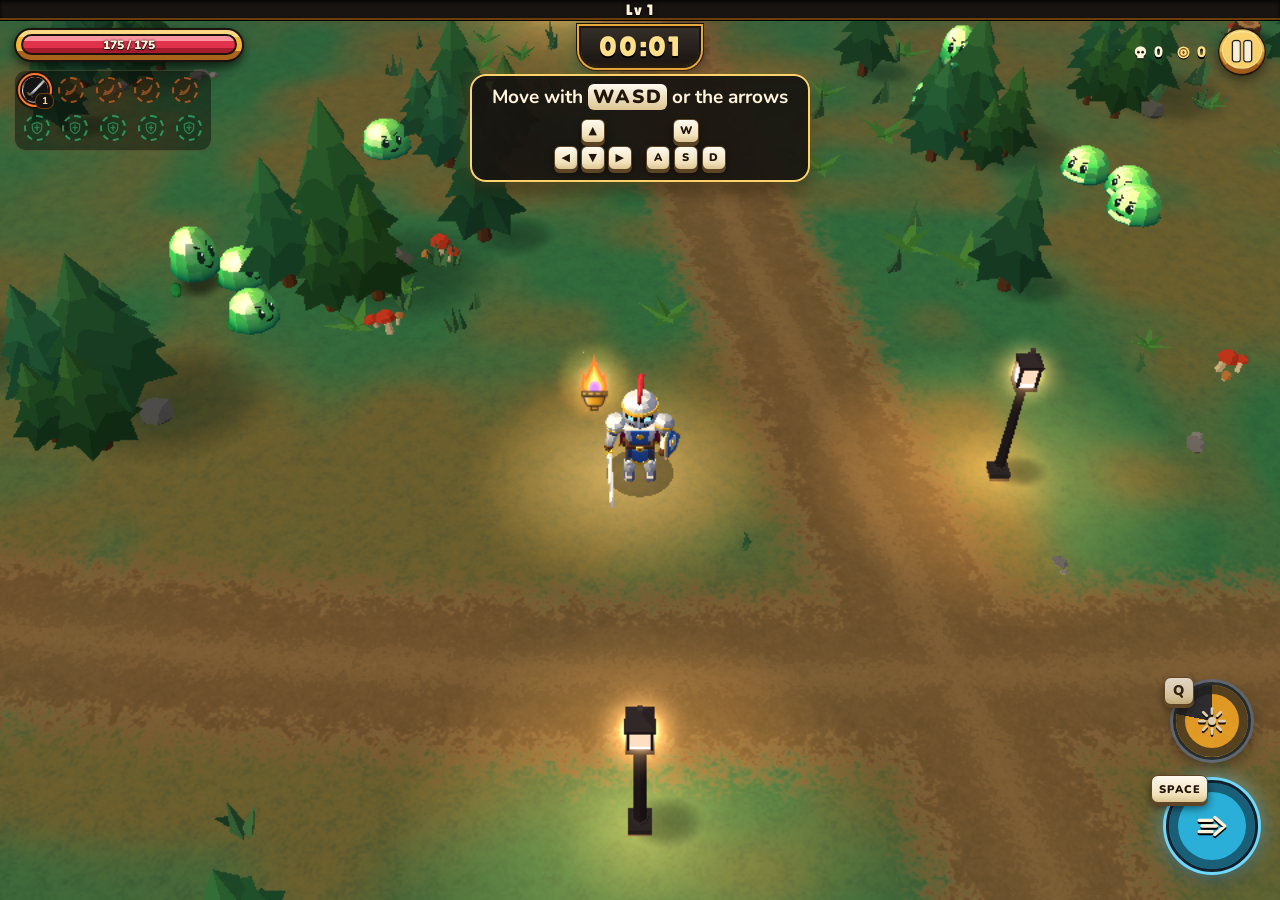
==== commit de9ed90e: "Deploy build Co-Authored-By: Claude Opus 5.5 <noreply@anthropic.com>" ====
--- a/index.html
+++ b/index.html
@@ -2,7 +2,7 @@
 <html lang="en" translate="no" class="notranslate">
   <head>
     <meta charset="UTF-8" />
-    <script>(function(){var e=`https://survival3d-telemetry.ardauyaroglu.workers.dev/e`,t=`musrksn4`,n=window,r=document,i=location.search,a=``,o;try{var s=crypto.getRandomValues(new Uint8Array(16));for(o=0;o<16;o++)a+=(s[o]<16?`0`:``)+s[o].toString(16)}catch(e){for(a=``,o=0;o<32;o++)a+=(Math.random()*16|0).toString(16)}var c=n.__boot={sid:a,html:Math.round(performance.now())},l=/[?&]test(?:[=&]|$)/.test(i),u=l&&/[?&]telemetry=capture(?:&|$)/.test(i),d=/[?&]lang=tr(?:&|$)/.test(i);r.visibilityState===`hidden`&&(c.hidden=1);function f(){try{return!matchMedia(`(pointer: coarse)`).matches||matchMedia(`(any-pointer: fine)`).matches?`desktop`:Math.min(screen.width,screen.height)<600?`mobile`:`tablet`}catch(e){return`?`}}function p(t,r,i){if(!(c.sent||l&&!u)){c.sent=1;var o=Math.round(performance.now());i.dc=f();var s=JSON.stringify({f:1,plat:`web`,ver:`0.2.0`,tut:0,sid:a,sn:0,dn:0,dev:`?`,e:[[t,o,r,o,i]]});if(u)return(n.__beacons=n.__beacons||[]).push(s);try{navigator.sendBeacon&&navigator.sendBeacon(e,s)||fetch(e,{method:`POST`,body:s,keepalive:!0,credentials:`omit`,mode:`cors`}).catch(function(){})}catch(e){}}}function m(e){var t=e?d?`Bu tarayıcı oyun için eski`:`This browser is too old for the game`:d?`Oyun yüklenemedi`:`The game couldn't load`,n=e?d?`Tarayıcını güncelle ya da başka bir tarayıcı dene.`:`Update it, or try another browser.`:d?`Bağlantını kontrol edip yeniden dene.`:`Check your connection and try again.`;function i(){var e=r.getElementById(`boot`);e&&!c.js&&(e.innerHTML=`<div role="alert" style="position:absolute;left:50%;top:50%;transform:translate(-50%,-50%);width:min(340px,86vw);text-align:center;text-transform:none;letter-spacing:0;font:600 16px/1.45 system-ui,sans-serif;color:#f4e6c8"><b style="display:block;margin-bottom:10px;font-size:24px;line-height:1.2;color:#ffe08a">`+t+`</b>`+n+`<br><button style="margin-top:18px;padding:11px 28px;border:0;border-radius:10px;background:#f2b632;color:#2a1604;font:800 18px system-ui,sans-serif;cursor:pointer">`+(d?`Yeniden yükle`:`Reload`)+`</button></div>`,e.getElementsByTagName(`button`)[0].onclick=function(){location.reload()})}r.readyState===`loading`?r.addEventListener(`DOMContentLoaded`,i):i()}var h=0;function g(e){if(!(c.js||h)){h=1;var r=0;try{r=+(sessionStorage.getItem(`boot-retry`)===t)}catch(e){}if(p(`boot.fail`,`js`,{why:e,retry:r,online:navigator.onLine===!1?0:1}),e!==`parse`&&n.__fresh){setTimeout(function(){m(0)},4e3);return}if(e!==`parse`&&!r)try{return sessionStorage.setItem(`boot-retry`,t),location.reload()}catch(e){}m(e===`parse`)}}addEventListener(`error`,function(e){var t=e.target;if(t&&t.tagName){if((t.src||t.href||``).indexOf(`/assets/`)<0)return;t.tagName===`SCRIPT`?g(`script`):t.tagName===`LINK`&&t.rel===`stylesheet`&&g(`css`)}else!c.js&&(e.error&&e.error.name===`SyntaxError`||/SyntaxError/.test(e.message))&&String(e.filename).indexOf(`/assets/`)>=0&&g(`parse`)},!0);function _(){r.visibilityState===`hidden`&&(c.hidden=1),!(c.js||c.sent||n.__freshGoing||r.visibilityState!==`hidden`)&&(c.hid=1,p(`boot.hide`,`html`,{p:0}))}r.addEventListener(`visibilitychange`,_),addEventListener(`pagehide`,function(){c.js||c.sent||n.__freshGoing||(c.hid=1,p(`boot.hide`,`html`,{p:0}))})})();</script>
+    <script>(function(){var e=`https://survival3d-telemetry.ardauyaroglu.workers.dev/e`,t=`mvc9kjhb`,n=window,r=document,i=location.search,a=``,o;try{var s=crypto.getRandomValues(new Uint8Array(16));for(o=0;o<16;o++)a+=(s[o]<16?`0`:``)+s[o].toString(16)}catch(e){for(a=``,o=0;o<32;o++)a+=(Math.random()*16|0).toString(16)}var c=n.__boot={sid:a,html:Math.round(performance.now())},l=/[?&]test(?:[=&]|$)/.test(i),u=l&&/[?&]telemetry=capture(?:&|$)/.test(i),d=/[?&]lang=tr(?:&|$)/.test(i);r.visibilityState===`hidden`&&(c.hidden=1);function f(){try{return!matchMedia(`(pointer: coarse)`).matches||matchMedia(`(any-pointer: fine)`).matches?`desktop`:Math.min(screen.width,screen.height)<600?`mobile`:`tablet`}catch(e){return`?`}}function p(t,r,i){if(!(c.sent||l&&!u)){c.sent=1;var o=Math.round(performance.now());i.dc=f();var s=JSON.stringify({f:1,plat:`web`,ver:`1.1.1`,tut:0,sid:a,sn:0,dn:0,dev:`?`,e:[[t,o,r,o,i]]});if(u)return(n.__beacons=n.__beacons||[]).push(s);try{navigator.sendBeacon&&navigator.sendBeacon(e,s)||fetch(e,{method:`POST`,body:s,keepalive:!0,credentials:`omit`,mode:`cors`}).catch(function(){})}catch(e){}}}function m(e){var t=e?d?`Bu tarayıcı oyun için eski`:`This browser is too old for the game`:d?`Oyun yüklenemedi`:`The game couldn't load`,n=e?d?`Tarayıcını güncelle ya da başka bir tarayıcı dene.`:`Update it, or try another browser.`:d?`Bağlantını kontrol edip yeniden dene.`:`Check your connection and try again.`;function i(){var e=r.getElementById(`boot`);e&&!c.js&&(e.innerHTML=`<div role="alert" style="position:absolute;left:50%;top:50%;transform:translate(-50%,-50%);width:min(340px,86vw);text-align:center;text-transform:none;letter-spacing:0;font:600 16px/1.45 system-ui,sans-serif;color:#f4e6c8"><b style="display:block;margin-bottom:10px;font-size:24px;line-height:1.2;color:#ffe08a">`+t+`</b>`+n+`<br><button style="margin-top:18px;padding:11px 28px;border:0;border-radius:10px;background:#f2b632;color:#2a1604;font:800 18px system-ui,sans-serif;cursor:pointer">`+(d?`Yeniden yükle`:`Reload`)+`</button></div>`,e.getElementsByTagName(`button`)[0].onclick=function(){location.reload()})}r.readyState===`loading`?r.addEventListener(`DOMContentLoaded`,i):i()}var h=0;function g(e){if(!(c.js||h)){h=1;var r=0;try{r=+(sessionStorage.getItem(`boot-retry`)===t)}catch(e){}if(p(`boot.fail`,`js`,{why:e,retry:r,online:navigator.onLine===!1?0:1}),e!==`parse`&&n.__fresh){setTimeout(function(){m(0)},4e3);return}if(e!==`parse`&&!r)try{return sessionStorage.setItem(`boot-retry`,t),location.reload()}catch(e){}m(e===`parse`)}}addEventListener(`error`,function(e){var t=e.target;if(t&&t.tagName){if((t.src||t.href||``).indexOf(`/assets/`)<0)return;t.tagName===`SCRIPT`?g(`script`):t.tagName===`LINK`&&t.rel===`stylesheet`&&g(`css`)}else!c.js&&(e.error&&e.error.name===`SyntaxError`||/SyntaxError/.test(e.message))&&String(e.filename).indexOf(`/assets/`)>=0&&g(`parse`)},!0);function _(){r.visibilityState===`hidden`&&(c.hidden=1),!(c.js||c.sent||n.__freshGoing||r.visibilityState!==`hidden`)&&(c.hid=1,p(`boot.hide`,`html`,{p:0}))}r.addEventListener(`visibilitychange`,_),addEventListener(`pagehide`,function(){c.js||c.sent||n.__freshGoing||(c.hid=1,p(`boot.hide`,`html`,{p:0}))})})();</script>
     <title>Torch Survivors</title>
     <meta name="viewport" content="width=device-width, initial-scale=1, maximum-scale=1, user-scalable=no, viewport-fit=cover" />
     <meta name="google" content="notranslate" />
@@ -19,17 +19,17 @@
          flicker is transform/opacity only, and off under reduced motion (the growth stays). Each piece is placed from the
          centre on its own (absolute), so nothing moves while the page streams in. -->
     <style>html,body{background:#0e0b09;margin:0}#boot{--p:0;--f:min(1,var(--p)/.9);--h:min(240px,40vh);z-index:10;color:#ffe08a;letter-spacing:.16em;text-transform:uppercase;background:#0e0b09;font:700 14px/18px system-ui,sans-serif;position:fixed;inset:0;overflow:hidden}#boot i{display:block;position:absolute}#boot svg{width:100%;height:100%;position:absolute;inset:0;overflow:visible}#boot-torch{left:calc(50% - var(--h)/4);top:calc(50% - var(--h)/2 - 24px);width:calc(var(--h)/2);height:var(--h);position:absolute}.bt-glow{--g:min(400px,72vh);left:calc(50% - var(--g)/2);top:calc(24% - var(--g)/2);width:var(--g);height:var(--g);opacity:calc(.5 + .5*var(--f));transform:scale(calc(.45 + .55*var(--f)));transition:transform .6s ease-out,opacity .6s ease-out}.bt-glow i{background:radial-gradient(closest-side,#ffa84066,#ff802826 45%,#ff782800);border-radius:50%;animation:2.3s ease-in-out infinite alternate bt-glow;inset:0}.bt-ember{background:radial-gradient(closest-side,#fff0b8,#ffb040 30%,#ff6e1e8c 62%,#ff5a1400);border-radius:50%;width:64%;height:10%;animation:1.3s ease-in-out infinite alternate bt-glow;top:34%;left:18%}.bt-flame{transform-origin:50% 95.6%;transform:scale(calc(.4 + .85*var(--f)),calc(.1 + 1.02*var(--f)));transition:transform .6s cubic-bezier(.3,1.35,.6,1);inset:0 0 55%}.bt-flame i{transform-origin:50% 95.6%;animation:1.7s ease-in-out infinite alternate bt-a;inset:0}.bt-flame .bt-m{animation:1.1s ease-in-out -.5s infinite alternate bt-b}.bt-flame .bt-c{animation-duration:.8s;animation-delay:-.3s}.bt-flame .bt-l{opacity:0;animation:1.5s ease-out infinite bt-lick}.bt-flame .bt-l+.bt-l{animation-duration:1.7s;animation-delay:-.75s}@keyframes bt-a{0%{transform:rotate(-2.5deg)scale(.97,1.04)}to{transform:rotate(2.5deg)scale(1.03,.96)}}@keyframes bt-b{0%{transform:skew(3deg)scale(.95,1.06)}to{transform:skew(-3deg)scale(1.04,.96)}}@keyframes bt-lick{0%{opacity:0;transform:translateY(8%)}20%{opacity:1}to{opacity:0;transform:translateY(-14%)scale(.55)}}@keyframes bt-glow{0%{opacity:.72;transform:scale(.97)}to{opacity:1;transform:scale(1.03)}}#boot-text{left:0;right:0;top:calc(50% + var(--h)/2 - 12px);text-align:center;white-space:nowrap;text-shadow:0 0 14px #ff963280;padding-left:.16em;position:absolute}#boot-track{left:calc(50% - min(100px,26vw));top:calc(50% + var(--h)/2 + 18px);background:#26201a;border-radius:4px;width:min(200px,52vw);height:6px;position:absolute;overflow:hidden;box-shadow:0 0 0 1px #1c130d,0 0 0 2.5px #b8831f}#boot-bar{height:100%;transform:scaleX(var(--p));transform-origin:0;background:linear-gradient(#ffe08a,#f2b632);transition:transform .25s ease-out;display:block}@media (prefers-reduced-motion:reduce){#boot i{animation:none!important}}</style>
-    <script>(()=>{let e=`musrksn4`,t=location,n=t.search.slice(1).split(`&`).filter(e=>e&&e!==`v`&&!e.startsWith(`v=`)),r=new URLSearchParams(t.search).get(`v`),i=e=>{let r=e?[...n,`v=`+encodeURIComponent(e)]:n;return t.pathname+(r.length?`?`+r.join(`&`):``)+t.hash},a=e=>e===`fresh`||e.startsWith(`fresh=`);if(n.some(a)){n=n.filter(e=>!a(e));try{for(let e of Object.keys(localStorage))(e.startsWith(`survival3d.`)||e.startsWith(`s3d-`))&&localStorage.removeItem(e)}catch{}try{history.replaceState(history.state,``,i(r))}catch{}}let o=!1,s=e=>{try{return window.__freshGoing=1,o||t.replace(i(e)),o=!0}catch{return!1}},c,l=()=>c??=new Promise(e=>{let t=new AbortController,n=setTimeout(()=>t.abort(),1500),r=t=>{clearTimeout(n),t||(c=void 0),e(t)};fetch(`./version.json?t=`+Date.now(),{cache:`no-store`,signal:t.signal}).then(e=>e.ok?e.json():null).then(e=>r(e&&typeof e.build==`string`?e.build:null),()=>r(null))}),u=t=>!!t&&t!==e&&t!==r;window.__fresh=new Promise(t=>{l().then(n=>{if(!(u(n)&&s(n))){if(r!==null&&(r===e||n===e||!n))try{history.replaceState(history.state,``,i()),fetch(i(),{cache:`reload`}).catch(()=>{})}catch{}t()}})});let d=!1;addEventListener(`error`,t=>{let n=t.target;!d&&document.readyState!==`complete`&&(n instanceof HTMLScriptElement||n instanceof HTMLLinkElement)&&(n.src||n.href||``).includes(`/assets/`)&&(n instanceof HTMLLinkElement&&n.rel===`preload`&&n.as===`fetch`||(d=!0,l().then(t=>{if(u(t))return s(t);try{if(sessionStorage.getItem(`fresh-retry`)===e)return;sessionStorage.setItem(`fresh-retry`,e)}catch{return}s(Date.now().toString(36))})))},!0)})();</script>
-    <script type="module" crossorigin src="./assets/main-Bs8iefpF.js"></script>
-    <link rel="modulepreload" crossorigin href="./assets/creatures-yutYKINn.js">
-    <link rel="modulepreload" crossorigin href="./assets/style-CVDB5Wvm.js">
-    <link rel="modulepreload" crossorigin href="./assets/enemies-KmXXO2M6.js">
-    <link rel="stylesheet" media="print" onload="this.media='all'" crossorigin href="./assets/main-DWANEQwo.css">
+    <script>(()=>{let e=`mvc9kjhb`,t=location,n=t.search.slice(1).split(`&`).filter(e=>e&&e!==`v`&&!e.startsWith(`v=`)),r=new URLSearchParams(t.search).get(`v`),i=e=>{let r=e?[...n,`v=`+encodeURIComponent(e)]:n;return t.pathname+(r.length?`?`+r.join(`&`):``)+t.hash},a=e=>e===`fresh`||e.startsWith(`fresh=`);if(n.some(a)){n=n.filter(e=>!a(e));try{for(let e of Object.keys(localStorage))(e.startsWith(`survival3d.`)||e.startsWith(`s3d-`))&&localStorage.removeItem(e)}catch{}try{history.replaceState(history.state,``,i(r))}catch{}}let o=!1,s=e=>{try{return window.__freshGoing=1,o||t.replace(i(e)),o=!0}catch{return!1}},c,l=()=>c??=new Promise(e=>{let t=new AbortController,n=setTimeout(()=>t.abort(),1500),r=t=>{clearTimeout(n),t||(c=void 0),e(t)};fetch(`./version.json?t=`+Date.now(),{cache:`no-store`,signal:t.signal}).then(e=>e.ok?e.json():null).then(e=>r(e&&typeof e.build==`string`?e.build:null),()=>r(null))}),u=t=>!!t&&t!==e&&t!==r;window.__fresh=new Promise(t=>{l().then(n=>{if(!(u(n)&&s(n))){if(r!==null&&(r===e||n===e||!n))try{history.replaceState(history.state,``,i()),fetch(i(),{cache:`reload`}).catch(()=>{})}catch{}t()}})});let d=!1;addEventListener(`error`,t=>{let n=t.target;!d&&document.readyState!==`complete`&&(n instanceof HTMLScriptElement||n instanceof HTMLLinkElement)&&(n.src||n.href||``).includes(`/assets/`)&&(n instanceof HTMLLinkElement&&n.rel===`preload`&&n.as===`fetch`||(d=!0,l().then(t=>{if(u(t))return s(t);try{if(sessionStorage.getItem(`fresh-retry`)===e)return;sessionStorage.setItem(`fresh-retry`,e)}catch{return}s(Date.now().toString(36))})))},!0)})();</script>
+    <script type="module" crossorigin src="./assets/main-CoH6c2uR.js"></script>
+    <link rel="modulepreload" crossorigin href="./assets/creatures-Dkbrej5P.js">
+    <link rel="modulepreload" crossorigin href="./assets/style-DYWUcq5V.js">
+    <link rel="modulepreload" crossorigin href="./assets/enemies-G7o5Qr2g.js">
+    <link rel="stylesheet" media="print" onload="this.media='all'" crossorigin href="./assets/main-DPdBCS1B.css">
     <link rel="preload" as="fetch" type="application/octet-stream" crossorigin fetchpriority="low" href="./assets/mage-UbM87goW.bin">
     <link rel="preload" as="fetch" type="application/octet-stream" crossorigin fetchpriority="low" href="./assets/shaman-fVXK2UmT.bin">
     <link rel="preload" as="fetch" type="application/octet-stream" crossorigin fetchpriority="low" href="./assets/knight-DuAJT7p4.bin">
     <link rel="preload" as="fetch" type="application/octet-stream" crossorigin fetchpriority="low" href="./assets/ninja-iLEwE-Zq.bin">
-    <link rel="preload" as="fetch" type="application/octet-stream" crossorigin fetchpriority="low" href="./assets/brute-msakW521.bin">
+    <link rel="preload" as="fetch" type="application/octet-stream" crossorigin fetchpriority="low" href="./assets/brute-OfI8WIyl.bin">
     <link rel="preload" as="fetch" type="application/octet-stream" crossorigin fetchpriority="low" href="./assets/archer-RswNqf9H.bin">
     <link rel="preload" as="fetch" type="application/octet-stream" crossorigin fetchpriority="low" href="./assets/skeleton-vDlyZgk2.bin">
     <link rel="preload" as="fetch" type="application/octet-stream" crossorigin fetchpriority="low" href="./assets/ghoul-ev1iqjwl.bin">
--- a/assets/main-DPdBCS1B.css
+++ b/assets/main-DPdBCS1B.css
@@ -0,0 +1 @@
+.ptr{pointer-events:none;animation:.25s ease-out coach-fade;position:absolute;inset:0}.ptr__hand,.ptr__ring,.ptr__arrow{visibility:hidden}.ptr__hand{transform-origin:47px 10px;will-change:transform;top:0;left:0}.ptr__flip{transform-origin:47px 10px;position:absolute;inset:0}.ptr__flip--on{transform:scaleX(-1)}.ptr__ring{box-sizing:border-box;border-radius:16px;position:absolute;top:0;left:0}.ptr__ring--round{border-radius:50%}.ptr__ring:after{content:"";border-radius:inherit;box-shadow:0 0 0 3px var(--coach-edge), 0 0 20px 5px #ffd36a8c;position:absolute;inset:0}.ptr__ring--live:after{animation:1.2s ease-in-out infinite alternate coach-pulse}.ptr__arrow{width:0;height:0;position:absolute;top:0;left:0}.ptr__arrow svg{filter:drop-shadow(0 2px 3px #00000080);animation:.8s ease-in-out infinite alternate ptr-bob;position:absolute;top:-11px;left:-15px}@keyframes ptr-bob{0%{transform:translateY(-4px)}to{transform:translateY(4px)}}html[data-calm] .ptr__arrow svg{animation:none}@media (prefers-reduced-motion:reduce){.ptr__arrow svg{animation:none}}.ptr-tail:after{content:"";background:var(--coach-edge);pointer-events:none;width:18px;height:10px;position:absolute}.ptr-tail:not([data-side]):after{content:none}.ptr-tail[data-side=below]:after{bottom:calc(100% - 1px);left:var(--tail,50%);clip-path:polygon(50% 0,100% 100%,0 100%);margin-left:-9px}.ptr-tail[data-side=above]:after{top:calc(100% - 1px);left:var(--tail,50%);clip-path:polygon(0 0,100% 0,50% 100%);margin-left:-9px}.ptr-tail[data-side=right]:after{right:calc(100% - 1px);top:var(--tail,50%);clip-path:polygon(100% 0,100% 100%,0 50%);width:10px;height:18px;margin-top:-9px}.ptr-tail[data-side=left]:after{left:calc(100% - 1px);top:var(--tail,50%);clip-path:polygon(0 0,100% 50%,0 100%);width:10px;height:18px;margin-top:-9px}#ui .gguide--hand .gspot__hole:after,#ui .gguide--hand .gring--live:after{animation:none}#ui .gnew--placed{transition:transform .25s;top:0;bottom:auto;left:0}#ui .gnudge{box-sizing:border-box;white-space:normal;text-wrap:balance;width:max-content;max-width:min(360px,100vw - 24px);font-size:14px;line-height:1.3;top:0;left:0}#ui .gnudge--measure{visibility:hidden}#ui .gnudge--skins{text-align:left;pointer-events:auto;cursor:pointer;border:0;max-width:min(520px,100vw - 24px);margin:0}.gnudge__new{color:var(--gold-1)}#ui .gguide--exit .gnudge{max-width:min(300px,100vw - 196px)}#ui .lstrip__item--tut:after{animation:none}#ui .lstrip__item--tut .lribbon{top:-12px;bottom:auto}#ui .lstrip__coach{font-size:13px}@media (max-height:440px){#ui .lstrip__coach{font-size:12.5px}}#ui .coachline{font-size:clamp(12.5px,3.6vw,13.5px)}html[data-coach-focus=dash] .ult--ready{box-shadow:0 0 0 3px var(--ult-a), 0 8px 18px #0000008c}html[data-coach-focus=dash] .ult--ready .ult__flames,html[data-coach-focus=dash] .ult--ready .ult__embers,html[data-coach-focus=dash] .ult__tag{opacity:.4}@font-face{font-family:Lilita One;font-style:normal;font-display:swap;font-weight:400;src:url(./lilita-one-latin-400-normal-87r-Z-Re.woff2)format("woff2"),url(./lilita-one-latin-400-normal-DXkechA3.woff)format("woff")}@font-face{font-family:Lilita One;font-style:normal;font-display:swap;font-weight:400;src:url([data-uri])format("woff2"),url([data-uri])format("woff")}@font-face{font-family:Nunito;font-style:normal;font-display:swap;font-weight:700;src:url(./nunito-latin-700-normal-Dort48En.woff2)format("woff2"),url(./nunito-latin-700-normal-OcDqTBcA.woff)format("woff")}@font-face{font-family:Nunito;font-style:normal;font-display:swap;font-weight:700;src:url(./nunito-latin-ext-700-normal-BWeMsAzO.woff2)format("woff2"),url(./nunito-latin-ext-700-normal-D4woHhbd.woff)format("woff")}@font-face{font-family:Nunito;font-style:normal;font-display:swap;font-weight:900;src:url(./nunito-latin-900-normal-BVB1fGs6.woff2)format("woff2"),url(./nunito-latin-900-normal-CVn49sIn.woff)format("woff")}@font-face{font-family:Nunito;font-style:normal;font-display:swap;font-weight:900;src:url(./nunito-latin-ext-900-normal-Dllsvgjo.woff2)format("woff2"),url(./nunito-latin-ext-900-normal-CTBZd6bf.woff)format("woff")}@font-face{font-family:Lilita One;font-style:normal;font-weight:400;font-display:swap;src:url(./baloo-2-latin-ext-800-normal-C_Iwmf1s.woff2)format("woff2");unicode-range:U+11E-11F,U+130,U+15E-15F}:root{--ink:#fff3da;--ink-dim:#cdb99a;--page:14 11 9;--map-sky:46 27 18;--dim:8 6 5;--panel:24 20 17;--panel-2:53 46 40;--well:11 9 7;--well-2:32 28 23;--card:17 13 11;--card-2:41 33 28;--stage:30 24 20;--outline:28 19 13;--line:92 74 58;--btn-face:164 83 42;--btn-top:208 128 78;--btn-lip:78 45 28;--btn-muted-face:74 60 50;--btn-muted-top:107 89 77;--btn-muted-lip:47 37 29;--text-tint:244 220 192;--text-tint-2:224 208 186;--ink-dark:28 18 10;--reward:221 111 44;--reward-ink:255 217 176;--gold-1:#ffe08a;--gold-2:#e9a93a;--gold-3:#6b3d0c;--ember:#ff7a2f;--arcane:#d45cff;--emerald:#3fdc8a;--blood:#e0324a;--frost:#6fd8ff;--display:"Lilita One", "Nunito", system-ui, sans-serif;--body:"Nunito", system-ui, -apple-system, "Segoe UI", sans-serif;--safe-t:env(safe-area-inset-top,0px);--safe-r:env(safe-area-inset-right,0px);--safe-b:env(safe-area-inset-bottom,0px);--safe-l:env(safe-area-inset-left,0px)}html,body{background:rgb(var(--page));height:100%;color:var(--ink);font:700 15px/1.35 var(--body);font-synthesis:none;-webkit-user-select:none;user-select:none;-webkit-touch-callout:none;-webkit-tap-highlight-color:transparent;touch-action:none;margin:0;overflow:hidden}#c{touch-action:none;background:rgb(var(--page));width:100%;height:100%;display:block;position:fixed;inset:0}#ui{pointer-events:none;position:fixed;inset:0}#ui button,#ui a{pointer-events:auto;color:inherit;cursor:pointer}button{font-family:var(--body);font-weight:700}html,body,#ui,#c,html:focus,html:focus-visible,body:focus,body:focus-visible,#ui:focus,#ui:focus-visible,#c:focus,#c:focus-visible{outline:none!important}:focus:not(:focus-visible),html:not([data-kbd]) :focus-visible{outline:none}html[data-kbd] :focus-visible{outline:3px solid var(--gold-1);outline-offset:3px}html[data-kbd] [tabindex="-1"]:focus-visible{outline:none}#joy-base,#joy-knob{pointer-events:none;border-radius:50%;display:none;position:fixed;transform:translate(-50%,-50%)}#joy-base{background:radial-gradient(circle, #ffe08a14, rgb(var(--panel) / .35));border:3px solid #ffe08a73;width:124px;height:124px;box-shadow:0 0 18px #0006}#joy-knob{background:radial-gradient(circle at 35% 30%, #fff3c4, var(--gold-2) 60%, var(--gold-3));border:2px solid #3a2106;width:56px;height:56px;box-shadow:0 4px 10px #00000080}#pointer,#pointer-core,#pointer-fury,#pointer-loot,#pointer-boss{pointer-events:none;z-index:2;filter:drop-shadow(0 0 8px #a060ff)drop-shadow(0 2px #000);width:54px;height:54px;display:none;position:fixed;top:0;left:0}#pointer:before,#pointer-core:before,#pointer-fury:before,#pointer-loot:before,#pointer-boss:before{content:"";clip-path:polygon(100% 50%,18% 6%,36% 50%,18% 94%);background:linear-gradient(90deg,#6a2fd0,#e6c8ff);animation:.7s ease-in-out infinite alternate nudge;position:absolute;inset:0}#pointer span,#pointer-core span,#pointer-fury span,#pointer-loot span,#pointer-boss span{text-align:center;width:60px;font:900 12px/1 var(--body);color:#e6c8ff;text-shadow:0 1px #000,0 0 4px #000;margin:2px 0 0 -30px;position:absolute;top:100%;left:50%}#pointer-core{filter:drop-shadow(0 0 8px #ffb030)drop-shadow(0 2px #000)}#pointer-core:before{background:linear-gradient(90deg,#c8780a,#fff0b0)}#pointer-core span{color:#ffe08a}#pointer-fury{filter:drop-shadow(0 0 8px #ff4a2a)drop-shadow(0 2px #000)}#pointer-fury:before{background:linear-gradient(90deg,#b3201a,#ffc9a0)}#pointer-fury span{color:#ffb59a}#pointer-loot{filter:drop-shadow(0 0 8px var(--c,#ffd23a)) drop-shadow(0 2px 0 #000)}#pointer-loot:before{background:linear-gradient(90deg, #a87a08, var(--c,#fff6c0))}#pointer-loot span{color:#fff0a8;white-space:nowrap;width:96px;margin-left:-48px}#pointer-loot span:before{content:"";vertical-align:-1px;background:radial-gradient(circle at 35% 35%,#fff6c4,#f2b632 55%,#b06f10);border-radius:50%;width:10px;height:10px;margin-right:3px;display:inline-block;box-shadow:0 0 0 1px #6b3f08}@keyframes nudge{0%{transform:translate(-3px)}to{transform:translate(4px)}}#pointer,#pointer-core,#pointer-fury,#pointer-loot,#pointer-boss,#pointer-quest{contain:size layout style}#chest-tag{contain:layout style}html[data-lowend] #pointer,html[data-lowend] #pointer-core,html[data-lowend] #pointer-fury,html[data-lowend] #pointer-loot,html[data-lowend] #pointer-boss,html[data-lowend] #pointer-quest,html[data-lowend] #chest-tag{will-change:transform}html[data-lowend] #pointer:before,html[data-lowend] #pointer-core:before,html[data-lowend] #pointer-fury:before,html[data-lowend] #pointer-loot:before,html[data-lowend] #pointer-boss:before,html[data-lowend] #pointer-quest:after,html[data-lowend] .ult--ready,html[data-lowend] .ult--ready .ult__flames,html[data-lowend] .ult--ready .ult__flames--back,html[data-lowend] .ult__tag,html[data-lowend] .dash--ready,html[data-lowend] .hpbar--low .hpbar__fill,html[data-lowend] .npill--boss,html[data-lowend] .qpill--hint .qpill__body{animation:none}html[data-lowend] .ult--ready .ult__embers i{display:none}html[data-lowend] .medal--evolved:after{animation:none}html[data-lowend] .xpbar__fill,html[data-lowend] .fury__bar>span,html[data-lowend] .hpbar__shield{transition:none}html[data-lowend] .hud__low{opacity:.5;animation:none}.stat{font-variant-numeric:tabular-nums;text-shadow:0 2px #000;align-items:center;gap:5px;font-weight:900;display:inline-flex}.stat--gold{color:var(--gold-1)}.stat--score{color:rgb(var(--text-tint))}.stat svg{filter:drop-shadow(0 1px #000)}.btn{--h:54px;--face:rgb(var(--btn-face));--top:rgb(var(--btn-top));--lip:rgb(var(--btn-lip));box-sizing:border-box;min-height:var(--h);padding:5px calc(var(--h) * .5) calc(var(--h) * .07 + 5px);border-radius:calc(var(--h) * .5);text-wrap:balance;border:max(2px, calc(var(--h) * .045)) solid rgb(var(--outline));background:linear-gradient(var(--top) 0 15%, var(--face) 15% 80%, var(--lip) 80%);line-height:1.08;font:400 24px/1 var(--display);letter-spacing:.05em;text-shadow:0 2px #000000bf;filter:drop-shadow(0 6px 6px #0000008c);transition:transform 60ms,filter .12s;position:relative}.btn:hover{filter:drop-shadow(0 6px 6px #0000008c)brightness(1.12)}.btn:active{filter:drop-shadow(0 2px 3px #0009)brightness(.95);transform:translateY(3px)scale(.985)}.btn--gold{--face:#fbb42f;--top:#fdd983;--lip:#a8641a;text-shadow:0 1px #fff0beb3;color:#3a1c02!important}.btn--ad{justify-content:center;align-items:center;gap:8px;display:inline-flex}.btn:disabled{opacity:.6;cursor:default}.btn--steel{--face:#6b5646;--top:#967a63;--lip:#3a2b20}.adtag{color:#ffe9b0;font:900 10.5px/1 var(--body);letter-spacing:.08em;text-shadow:none;background:#281204bd;border-radius:999px;flex:none;align-items:center;gap:3px;padding:3px 7px 3px 6px;display:inline-flex}.chest__hint{margin:-4px 0 0}.btn--gold{justify-content:center;align-items:center;gap:8px;display:inline-flex}.revive__timer{width:74px;height:74px;font:400 40px/1 var(--display);color:#ffb3bb;background:rgb(var(--well) / .6);border-radius:50%;align-self:center;place-items:center;display:grid;box-shadow:0 0 0 3px #8e1526,0 0 22px #e0324a8c}.cards--all{touch-action:pan-y;scrollbar-width:thin;scrollbar-color:var(--gold-2) rgb(var(--well) / .6);max-height:46vh;padding:10px 8px 4px 2px;overflow-y:auto}.cards--all>.card{flex-shrink:0}.mock-ad{z-index:50;color:#fff;font:700 16px/1.6 var(--body);text-align:center;background:#000000eb;place-items:center;display:grid;position:fixed;inset:0}.mock-ad b{font:400 44px/1 var(--display);color:var(--gold-1);display:block}.mock-ad span{opacity:.7;text-transform:uppercase;letter-spacing:.2em;font-size:12px;display:block}.mock-ad i{background:linear-gradient(90deg, var(--gold-2), var(--gold-2)) left / 0% 100% no-repeat, #fff3;border-radius:3px;width:220px;height:6px;margin:16px auto 0;animation:1.6s linear forwards adbar;display:block}@keyframes adbar{to{background-size:100% 100%,auto}}.btn--adnone{--face:#5b6480;--top:#8d97b6;--lip:#3a4157;filter:drop-shadow(0 6px 6px #0000008c)}.btn--adnone:disabled{opacity:.9}.adlock{z-index:70;pointer-events:auto;background:rgb(var(--dim) / .6);place-content:center;justify-items:center;gap:14px;animation:.2s ease-out .15s both adlock-in;display:grid;position:fixed;inset:0}.adlock__spin{box-sizing:border-box;border:4px solid #ffe08a38;border-top-color:var(--gold-1);border-radius:50%;width:46px;height:46px;animation:.8s linear infinite adlock-spin}.adlock__text{font:400 20px/1.1 var(--display);letter-spacing:.04em;color:var(--gold-1);text-shadow:0 2px #000}@keyframes adlock-in{0%{opacity:0}}@keyframes adlock-spin{to{transform:rotate(360deg)}}@media (prefers-reduced-motion:reduce){.adlock__spin{animation-duration:2.4s}}.btn--big{--h:72px;min-width:240px;font-size:36px}.iconbtn{border:2px solid var(--gold-2);background:linear-gradient(rgb(var(--btn-face)) 0 46%, rgb(var(--btn-lip)) 46%);width:42px;height:42px;box-shadow:inset 0 0 0 2px rgb(var(--outline)), 0 0 0 2px rgb(var(--outline)), 0 4px 0 2px rgb(var(--outline));border-radius:12px;place-items:center;display:grid}.medal{--ring:var(--ember);color:#fff;background:radial-gradient(circle at 35% 28%, color-mix(in srgb, var(--ring) 70%, #fff), color-mix(in srgb, var(--ring) 55%, #000) 62%, rgb(var(--outline)));box-shadow:0 0 0 2px rgb(var(--outline)), 0 0 0 4px var(--ring), 0 0 0 6px rgb(var(--outline)), 0 4px 10px #0000008c, inset 0 2px 0 #ffffff73;border-radius:50%;flex:none;place-items:center;display:inline-grid;position:relative}.medal svg{filter:drop-shadow(0 2px #0000008c)}.medal--passive{--ring:var(--emerald)}.medal--neutral{--ring:#9aa6c4}.medal--evolved{--ring:var(--arcane)}.medal--evolved:after{content:"";pointer-events:none;background:conic-gradient(from 0deg, transparent 0 70%, #ffe08af2 82%, transparent 94%);border-radius:50%;animation:2.4s linear infinite spin;position:absolute;inset:-7px;-webkit-mask:radial-gradient(circle,#0000 62%,#000 64%);mask:radial-gradient(circle,#0000 62%,#000 64%)}.screen{pointer-events:auto;--edge:clamp(12px, 3.2vmin, 28px);padding:calc(var(--safe-t) + var(--edge)) calc(var(--safe-r) + var(--edge)) calc(var(--safe-b) + var(--edge)) calc(var(--safe-l) + var(--edge));box-sizing:border-box;touch-action:pan-y;display:flex;position:absolute;inset:0;overflow:hidden auto}.screen>*{margin:auto}.screen--dim{background:radial-gradient(ellipse at center, rgb(var(--panel) / .55), rgb(var(--dim) / .86))}.screen--menu{background:radial-gradient(ellipse at 50% 38%, rgb(var(--panel) / .1), rgb(var(--dim) / .82) 75%);overflow-x:clip}.screen--core:before{content:"";pointer-events:none;background:repeating-conic-gradient(from 0deg, rgb(var(--reward) / .16) 0 9deg, transparent 9deg 18deg);width:200vmax;height:200vmax;margin:-100vmax 0 0 -100vmax;animation:40s linear infinite spin;position:fixed;top:50%;left:50%}.menu{text-align:center;flex-direction:column;align-items:center;gap:14px;width:min(960px,100%);display:flex;position:relative}.logo{flex-direction:column;align-items:center;margin:0;display:flex}.logo__main{font:400 clamp(46px, 13vw, 84px)/.95 var(--display);letter-spacing:.02em;background:linear-gradient(#fff6c9 12%, var(--gold-1) 40%, var(--gold-2) 62%, #a35a10 88%);color:#0000;filter:drop-shadow(0 3px #3a1f04)drop-shadow(0 6px #1a0d02)drop-shadow(0 0 22px #ff8c2873);text-wrap:balance;-webkit-background-clip:text;background-clip:text;max-width:min(100%,100vw - 132px)}.logo{--logo-pad2:clamp(24px, 6.4vmin, 56px);--logo-h:clamp(64px, min((100vh - var(--logo-pad2) - 708px) * 1.0285, (100vw - 140px - var(--safe-l) - var(--safe-r)) * .5418), 230px);--logo-tuck:calc(9px + var(--logo-h) * .0277)}.logo__pic{display:contents}.logo__art{width:auto;height:var(--logo-h);aspect-ratio:860/466;margin-bottom:calc(-1 * var(--logo-tuck));pointer-events:none;-webkit-user-select:none;user-select:none;-webkit-touch-callout:none;flex:none;display:block}.logo__sr{clip-path:inset(50%);white-space:nowrap;border:0;width:1px;height:1px;margin:-1px;padding:0;position:absolute;overflow:hidden}@media (min-width:621px) and (min-height:521px) and (max-height:940px){.logo{--logo-h:clamp(64px, (81vh - var(--logo-pad2) - 357px) * 1.0285, 230px);--logo-tuck:calc(5px + var(--logo-h) * .0277)}}@media (min-width:621px) and (min-height:521px) and (max-height:620px){.logo{--logo-h:clamp(64px, (100vh - var(--logo-pad2) - 434px) * 1.0285, 230px);--logo-tuck:calc(3px + var(--logo-h) * .0277)}}@media (max-height:520px){.logo{--logo-h:64px;--logo-tuck:calc(3px + var(--logo-h) * .0277)}}@media (max-height:520px) and (min-width:460px) and (orientation:landscape){.logo{--logo-h:clamp(64px, (100vh - var(--logo-pad2) - 201px) * 1.0285, 150px)}}@media (orientation:portrait) and (max-width:480px){.logo{--logo-h:clamp(64px, min((100vw - 91px - var(--safe-l) - var(--safe-r)) * .5418, 81vh - var(--logo-pad2) - 427px), 157px);--logo-tuck:0px}.logo__art{transform:translateX(min(0px, 50vw - (var(--safe-l) + var(--safe-r)) / 2 - 70px - var(--logo-h) * .923))}}@media (orientation:portrait) and (max-width:480px) and (max-height:700px){.logo{--logo-h:clamp(64px, min((100vw - 91px - var(--safe-l) - var(--safe-r)) * .5418, 84vh - var(--logo-pad2) - 415px), 157px)}}@media (orientation:portrait) and (max-width:480px) and (max-height:600px){.logo{--logo-h:64px}}.menu__meta{background:rgb(var(--panel) / .78);box-shadow:0 0 0 2px var(--gold-3), inset 0 0 0 1px #ffe08a40;border-radius:999px;gap:20px;padding:6px 16px;display:flex}.heroes{--per:2.2;--rail-gap:14px;width:min(100%, calc(var(--per) * 230px));min-width:0;max-width:100%;position:relative}@media (min-width:720px){.heroes{--per:3.2}}@media (min-width:1000px){.heroes{--per:4}}.heroes__stage{display:flow-root;position:relative}.heroes__clip{pointer-events:none;-webkit-mask-image:linear-gradient(90deg, transparent, #000 var(--rail-gap), #000 calc(100% - var(--rail-gap)), transparent);-webkit-mask-image:linear-gradient(90deg, transparent, #000 var(--rail-gap), #000 calc(100% - var(--rail-gap)), transparent);mask-image:linear-gradient(90deg, transparent, #000 var(--rail-gap), #000 calc(100% - var(--rail-gap)), transparent);margin:-48px 0 -52px;padding:48px 0 52px;overflow-x:clip}.menu__heroes{gap:var(--rail-gap);padding:8px var(--rail-gap);touch-action:pan-y;will-change:transform;display:flex;position:relative}.menu__heroes .hero-card{pointer-events:auto;flex:0 0 calc((100% - var(--rail-gap) * (var(--per) - 1)) / var(--per))}.menu__heroes[data-grab] .hero-card{cursor:grab}.menu__heroes[data-turning] .hero-card{cursor:grabbing}.heroes__arrow{z-index:3;border:2px solid rgb(var(--outline));width:44px;height:44px;font:900 30px/1 var(--body);background:linear-gradient(180deg, var(--gold-1), var(--gold-2));box-shadow:0 0 0 2px var(--gold-3), 0 4px 10px #0009;pointer-events:auto;border-radius:50%;margin-top:-22px;padding:0 0 3px;transition:opacity .18s,visibility .18s;position:absolute;top:50%;color:rgb(var(--ink-dark))!important}.heroes__arrow--left{left:-2px}.heroes__arrow--right{right:-2px}.heroes__arrow:active{transform:scale(.92)}.heroes__arrow[data-off],.heroes[data-static] .heroes__arrow{opacity:0;visibility:hidden}.heroes__dots{z-index:2;justify-content:center;height:14px;margin-top:2px;display:flex;position:relative}.heroes[data-static] .heroes__dots{display:none}.heroes__dot{cursor:pointer;background:0 0;border:0;width:34px;height:14px;padding:0;position:relative}.heroes__dot:before{content:"";position:absolute;inset:-11px 0}.heroes__dot:after{content:"";background:rgb(var(--text-tint-2) / .42);width:8px;height:8px;box-shadow:0 0 0 1.5px rgb(var(--outline));border-radius:999px;margin-left:-4px;transition:width .2s,margin .2s,background-color .2s;position:absolute;top:3px;left:50%}.heroes__dot[data-on]:after{background:var(--gold-1);width:20px;box-shadow:0 0 0 1.5px rgb(var(--outline)), 0 0 8px #ffc85a80;margin-left:-10px}@media (prefers-reduced-motion:reduce){.heroes__arrow,.heroes__dot:after{transition:none}}.hero-card__portrait{width:100%;height:clamp(84px,22vh,190px)}@media (max-height:520px){.hero-card{flex-direction:row;align-items:stretch}.hero-card__portrait{flex:none;width:78px;height:auto;min-height:92px}.hero-card__plate{flex:1;align-content:center}}.hero-card__plate{background:linear-gradient(180deg, rgb(var(--stage) / 0), rgb(var(--stage) / .92) 38%);justify-items:center;gap:4px;width:100%;padding:18px 8px 10px;display:grid}.hero-card__name{font:400 24px/1 var(--display);color:var(--gold-1);text-shadow:0 2px #000}.hero-card__desc{color:var(--ink-dim);padding-inline:6px;font-size:12px;line-height:1.2}.hud{font-variant-numeric:tabular-nums;position:absolute;inset:0}.hud-warm{z-index:-1;opacity:.01;will-change:opacity;pointer-events:none;position:fixed;inset:0}.hud-warm *{pointer-events:none!important}.hud .hpbar,.hud .build,.hud .plaque,.hud .hud__right>*,.hud .bossbar{transition:opacity .25s ease-out}.hud:not(.hud--cine) [data-under]{opacity:.3}.xpbar{top:var(--safe-t);left:var(--safe-l);right:var(--safe-r);background:rgb(var(--panel));height:18px;box-shadow:inset 0 2px 4px #000c, 0 2px 0 var(--gold-3), 0 3px 0 #000;position:absolute}.xpbar__fill{background:linear-gradient(90deg, #3aa8ff, var(--frost) 40%, var(--arcane));height:100%;transition:width .15s linear;box-shadow:inset 0 2px #ffffff80,0 0 12px #6fd8ffb3}.xpbar__level{font:400 15px/1 var(--display);letter-spacing:.08em;text-shadow:0 1px #000,0 0 4px #000;place-items:center;display:grid;position:absolute;inset:0}.hud__row{top:calc(var(--safe-t) + 28px);left:calc(var(--safe-l) + 10px);right:calc(var(--safe-r) + 10px);grid-template-columns:1fr auto 1fr;align-items:start;gap:8px;display:grid;position:absolute}.hud__left{flex-direction:column;gap:8px;min-width:0;display:flex}.hpbar{box-sizing:border-box;border:2px solid rgb(var(--outline));filter:drop-shadow(0 4px 5px #0009);background:linear-gradient(#fdd983 0 24%,#f2b632 24% 70%,#a8641a 70%);border-radius:999px;width:min(230px,100%);height:34px;position:relative}.hpbar__track{box-sizing:border-box;border:2px solid rgb(var(--outline));background:#24070d;border-radius:999px;position:absolute;inset:4px 5px 5px;overflow:hidden}.hpbar__fill{background:linear-gradient(#ff97a2 0 28%, var(--blood) 28% 72%, #a81c30 72%);transform-origin:0;height:100%;transition:transform .12s linear}.hpbar--hit{animation:.3s ease-out jolt}.hpbar--low .hpbar__fill{animation:.45s ease-in-out infinite alternate pulse}.hpbar__text{text-shadow:0 1px #000,0 0 3px #000;z-index:1;place-items:center;font-size:12px;font-weight:900;display:grid;position:absolute;inset:0}.hud__owned{flex-wrap:wrap;gap:9px 8px;max-width:250px;padding-left:4px;display:flex}.slot{background:0 0;border:0;border-radius:50%;padding:0;display:inline-flex;position:relative}.slot--selected{outline:3px solid var(--gold-1);outline-offset:4px}.slot b{background:rgb(var(--panel));min-width:15px;color:var(--gold-1);text-align:center;box-shadow:0 0 0 1px var(--gold-3);border-radius:6px;padding:0 2px;font-size:11px;position:absolute;bottom:-6px;right:-6px}.slot b.slot__night{color:#f3c9ff;box-shadow:0 0 0 1px var(--arcane)}.plaque{font:400 28px/1 var(--display);letter-spacing:.06em;color:var(--gold-1);text-shadow:0 2px #000;background:linear-gradient(rgb(var(--panel-2)), rgb(var(--panel)));box-shadow:0 0 0 2px rgb(var(--outline)), 0 0 0 4px var(--gold-2), 0 0 0 5px rgb(var(--outline)), 0 6px 12px #00000080;border-radius:0 0 16px 16px;margin-top:0;padding:4px 18px 6px}.hud__right{flex-wrap:wrap;justify-content:flex-end;align-items:center;gap:6px 12px;display:flex}.hud__hurt{box-shadow:inset 0 0 calc(36px + 54px * var(--k,1)) calc(10px + 24px * var(--k,1)) rgba(224, 50, 74, calc(.6 * var(--k,1)));animation:.38s ease-out forwards fade;position:absolute;inset:0}.hud__low{pointer-events:none;animation:1s ease-in-out infinite alternate low-pulse;position:absolute;inset:0;box-shadow:inset 0 0 110px 36px #e0324a8c}@keyframes low-pulse{0%{opacity:.25}to{opacity:1}}@media (prefers-reduced-motion:reduce){.hud__low{opacity:.5;animation:none}}.hud--calm .hud__low{animation-duration:2s}.hud__boss{padding:10px calc(var(--safe-r) + 10px) 10px calc(var(--safe-l) + 10px);font:400 clamp(22px, 6vw, 34px)/1 var(--display);letter-spacing:.06em;color:#fff;text-shadow:0 3px #000;background:linear-gradient(90deg,#0000,#a01024eb 22%,#e0324af2 50%,#a01024eb 78%,#0000);justify-content:center;align-items:center;gap:10px;animation:2.8s ease-in-out forwards banner;display:flex;position:absolute;top:24%;left:0;right:0}.dash{--cd:360deg;right:calc(var(--safe-r) + 22px);bottom:calc(var(--safe-b) + 28px);color:#e9fbff;background:conic-gradient(from 0deg, #2ab0d8 var(--cd), #1b2230 0), #1b2230;opacity:.78;border:3px solid #12202c;border-radius:50%;place-items:center;width:92px;height:92px;display:grid;position:absolute;box-shadow:0 0 0 3px #5b6a80,0 8px 18px #0000008c,inset 0 0 0 9px #0a101ab8}.dash svg{filter:drop-shadow(0 2px #000)}.dash--ready{opacity:1;box-shadow:0 0 0 3px var(--frost), 0 0 24px #6fd8ffbf, 0 8px 18px #0000008c, inset 0 0 0 9px #0a101a80;animation:1.1s ease-in-out infinite alternate ready}.dash:active{transform:scale(.93)}.dash{isolation:isolate}.dash__key{z-index:4;box-sizing:border-box;min-width:30px;height:28px;font:900 14px/1 var(--body);letter-spacing:.03em;color:#22160a;pointer-events:none;background:linear-gradient(#fffaf0 0%,#f2e2bc 70%,#dcc591 100%);border:1px solid #5e4526;border-radius:7px;place-items:center;padding:0 7px;display:grid;position:absolute;top:-8px;left:-12px;box-shadow:0 3px #5e4526,0 5px 10px #0000008c}.dash:not(.ult) .dash__key{letter-spacing:.08em;font-size:11px;left:-18px}.panel{box-sizing:border-box;text-align:center;--fw:clamp(34px, 7.5vw, 42px);width:min(620px,100%);padding:calc(var(--fw) * .45 + 16px) calc(var(--fw) * .45 + 14px) calc(var(--fw) * .45 + 14px);border:0 solid #0000;border-image:url(./panel-CJmFCypq.webp) 20% fill / var(--fw) round;filter:drop-shadow(0 22px 34px #000000b3);flex-direction:column;gap:12px;animation:.22s cubic-bezier(.2,1.4,.4,1) both pop;display:flex;position:relative}.panel--narrow{width:min(370px,100%)}.panel--core{filter:drop-shadow(0 0 34px rgb(var(--reward) / .75)) drop-shadow(0 22px 34px #000000b3)}.panel--defeat{filter:drop-shadow(0 0 30px #e0324a73)drop-shadow(0 22px 34px #000000b3)}.panel__title{font:400 clamp(30px, 8vw, 44px)/1 var(--display);color:var(--gold-1);text-shadow:0 3px #3a1f04,0 0 18px #ffaa3c8c;margin:0}.panel--core .panel__title{color:rgb(var(--reward-ink));text-shadow:0 3px 0 rgb(var(--dim)), 0 0 20px rgb(var(--reward) / .9)}.panel--defeat .panel__title{color:#ff8a96;text-shadow:0 3px #3a060e}.panel__hint{color:var(--ink-dim);margin:-6px 0 2px;font-size:13px}.bootfail{gap:14px}.bootfail__text{color:var(--ink);text-wrap:pretty;margin:0;font-size:15px;line-height:1.45}.bootfail .btn{--h:50px;align-self:center;font-size:21px}.tabcard .panel__title{text-wrap:balance;font-size:clamp(25px,6.6vw,36px);line-height:1.14}.tabcard .btn:disabled{filter:saturate(.4)brightness(.85);cursor:default}.savechip{box-sizing:border-box;pointer-events:auto;text-align:left;max-width:100%;min-height:36px;font:800 13px/1.12 var(--body);color:var(--ink);background:rgb(var(--panel) / .94);box-shadow:0 0 0 2px rgb(var(--outline)), 0 0 0 3.5px #ff7a2fcc, 0 6px 14px #00000080;border-radius:999px;place-self:center;align-items:center;gap:8px;margin-top:2px;padding:3px 4px 3px 6px;display:inline-flex;position:relative}.savechip__mark{width:20px;height:20px;font:900 13px/1 var(--body);color:rgb(var(--ink-dark));background:var(--ember);box-shadow:0 0 0 1.5px rgb(var(--outline));border-radius:50%;flex:none;place-items:center;display:grid}.savechip__text{text-wrap:balance;min-width:0}.savechip__btn{white-space:nowrap;border:2px solid rgb(var(--outline));min-height:28px;font:400 15px/1 var(--display);letter-spacing:.02em;cursor:pointer;background:linear-gradient(#fdd983 0 30%,#fbb42f 30% 78%,#c9811f 78%);border-radius:999px;flex:none;padding:3px 12px 4px;color:#3a1c02!important}.savechip__btn:active{transform:translateY(1px)}.cards{flex-direction:column;gap:12px;display:flex}.card{--tone:var(--ember);text-align:left;--frame:sepia(1) saturate(2.4) hue-rotate(-18deg) brightness(1.05);isolation:isolate;filter:drop-shadow(0 6px 8px #0000008c);background:0 0;border:0;align-items:center;gap:16px;min-height:92px;padding:16px 22px;transition:transform .1s,filter .1s;animation:.3s cubic-bezier(.2,1.3,.4,1) both rise;display:flex;position:relative}.card:before{content:"";z-index:-1;filter:var(--frame);border:0 solid #0000;border-image:url(./card-BnKut0Wu.webp) 17% fill/22px round;position:absolute;inset:0}.card--passive{--tone:var(--emerald);--frame:sepia(1) saturate(2.2) hue-rotate(75deg)}.card--neutral{--tone:#9aa6c4;--frame:none}.card--evolved{--tone:var(--arcane);--frame:sepia(1) saturate(3.2) hue-rotate(228deg) brightness(1.1)}.card:hover{filter:drop-shadow(0 8px 10px #0000008c)brightness(1.15);transform:translateY(-2px)}.card:active{filter:drop-shadow(0 2px 3px #0009);transform:translateY(3px)scale(.99)}.card__body{flex-direction:column;flex:1;gap:2px;min-width:0;display:flex}.card__from{color:var(--ink-dim);text-transform:uppercase;letter-spacing:.08em;font-size:11px}.card__name{font:400 24px/1.05 var(--display);color:#fff;text-shadow:0 2px #000}.card--evolved .card__name{color:#f3c9ff}.card__desc{color:#ffe9b8;font-size:13.5px;line-height:1.25}.card__tag{background:rgb(var(--well));color:var(--tone);box-shadow:0 0 0 1px var(--tone);white-space:nowrap;border-radius:999px;align-self:flex-start;padding:2px 8px;font-size:11px;font-style:normal;font-weight:900}.card__tag--new{background:var(--tone);color:rgb(var(--ink-dark))}.card__pips{gap:4px;margin:2px 0 1px;display:inline-flex}.card__pips i{background:#241536;border-radius:50%;width:8px;height:8px;box-shadow:inset 0 0 0 1.5px #6a4a92}.card__pips i.on{background:radial-gradient(circle at 35% 35%,#fff0ff,#d45cff 60%,#8a2ad0);box-shadow:0 0 5px #d45cffb3}.card__pips i.card__pip--new{animation:.5s cubic-bezier(.2,1.6,.4,1) .35s both npill-dot}@media (prefers-reduced-motion:reduce){.card__pips i.card__pip--new{animation:none}}html[data-calm] .card__pips i.card__pip--new{animation:none}.card__key{color:#fff3da66;font-size:10px;position:absolute;bottom:10px;right:18px}.hud__build .build{background:rgb(var(--well) / .45);gap:8px;width:max-content;max-width:100%;margin:0;padding:6px 8px 8px}.hud__build .build__label{display:none}.hud__build .build__row{gap:8px;min-height:0}.build{background:rgb(var(--well) / .55);border-radius:12px;flex-direction:column;gap:10px;margin-top:4px;padding:10px 12px 12px;display:flex;box-shadow:inset 0 0 0 1px #ffe08a2e}.build__row{flex-wrap:wrap;align-items:center;gap:9px;min-height:34px;display:flex}.build__label{text-align:left;width:92px;color:var(--ink-dim);text-transform:uppercase;letter-spacing:.08em;font-size:11.5px;font-weight:900}.build__row{--kind:var(--ember)}.build__row--passive{--kind:var(--emerald)}.build__empty{border:2px dashed color-mix(in srgb, var(--kind) 55%, transparent);background:color-mix(in srgb, var(--kind) 10%, #00000059);width:28px;height:28px;color:color-mix(in srgb, var(--kind) 45%, transparent);border-radius:50%;place-items:center;display:grid}.results{grid-template-columns:1fr 1fr;gap:10px;margin:2px 0 4px;display:grid}.results>div{background:rgb(var(--panel));box-shadow:0 0 0 2px rgb(var(--line)), inset 0 2px 6px #0009;border-radius:12px;padding:10px 8px}.results dt{color:var(--ink-dim);text-transform:uppercase;letter-spacing:.1em;font-size:11.5px}.results dd{font:400 28px/1 var(--display);margin:2px 0 0}.results__gold dd{color:var(--gold-1)}.results__best{font:400 22px/1 var(--display);color:var(--gold-1);text-shadow:0 0 14px #ffbe50cc;margin:0;animation:.6s ease-in-out infinite alternate pulse}@keyframes jolt{0%{transform:translate(0)}20%{transform:translate(-5px,2px)}45%{transform:translate(4px,-2px)}70%{transform:translate(-2px,1px)}to{transform:translate(0)}}@keyframes spin{to{transform:rotate(360deg)}}@keyframes fade{0%{opacity:1}to{opacity:0}}@keyframes pulse{0%{filter:brightness()}to{filter:brightness(1.6)}}@keyframes ready{0%{filter:brightness()}to{filter:brightness(1.25)}}@keyframes pop{0%{opacity:0;transform:scale(.86)}to{opacity:1;transform:none}}@keyframes rise{0%{opacity:0;transform:translateY(18px)scale(.96)}to{opacity:1;transform:none}}@keyframes banner{0%{opacity:0;transform:scaleX(.4)}12%{opacity:1;transform:none}80%{opacity:1}to{opacity:0}}@media (max-height:540px){.panel{--fw:30px;padding:calc(var(--fw) * .45 + 8px) calc(var(--fw) * .45 + 6px) calc(var(--fw) * .45 + 4px);gap:8px;width:min(760px,100%)}.panel--narrow{width:min(420px,100%)}.panel__title{font-size:28px}.cards{flex-direction:row}.card{text-align:center;flex-direction:column;flex:1;gap:8px;min-height:0;padding:12px 8px 10px}.card__body{align-items:center}.card__name{font-size:20px}.card__tag{position:absolute;top:6px;right:6px}.results{grid-template-columns:repeat(4,1fr)}.menu{gap:8px}.logo__main{font-size:44px}.hero-card .medal{width:40px!important;height:40px!important}.hero-card__name{font-size:20px}.btn--big{min-height:52px;font-size:28px}.dash{width:78px;height:78px;bottom:calc(var(--safe-b) + 18px)}}@media (max-width:420px){.hud__row{grid-template-columns:auto minmax(0,1fr) auto}.hud__row>.hud__mid{justify-self:center;gap:8px}.hud__mid>.plaque{border-radius:12px;margin-top:0;padding:3px 12px 5px;font-size:21px}.hud__slot .npill{height:22px;padding:0 9px 0 10px;font-size:13px}.hud__build{width:160px;overflow:visible}.hud__right{flex-flow:column;align-items:flex-end;gap:6px}.hud__right .iconbtn{order:-1}.btn:where(:not(.btn--big)){font-size:21px}.hpbar{width:160px}}@media (prefers-reduced-motion:reduce){.hud__hurt,.hpbar--low .hpbar__fill,.medal--evolved:after,.screen--core:before,.dash--ready,.results__best{animation:none}.hud__hurt{opacity:0}}.bossbar{left:50%;top:calc(var(--safe-t) + 86px);pointer-events:none;justify-items:center;gap:4px;width:min(560px,42vw);display:grid;position:absolute;transform:translate(-50%)}.bossbar__name{font-family:var(--display);letter-spacing:.04em;color:#b8fff0;text-shadow:0 2px #06120f,0 0 14px #5affd28c;align-items:center;gap:6px;font-size:22px;font-weight:400;display:inline-flex}.bossbar__track{background:#060a0ed1;border:2px solid #1f5a52;border-radius:9px;width:100%;height:16px;overflow:hidden;box-shadow:0 0 0 2px #06120f,0 0 18px #5affd240}.bossbar__track--enraged{border-color:#8a2a3a;box-shadow:0 0 0 2px #14060a,0 0 18px #ff505a66}.bossbar__fill{transform-origin:0;background:linear-gradient(#8dffe6,#2fbf9f 55%,#14806c);height:100%;transition:transform .18s ease-out}.bossbar__track--enraged .bossbar__fill{background:linear-gradient(#ff9a8a,#e0344a 55%,#8a1428)}.danger{pointer-events:none;place-items:end center;padding-bottom:24vh;animation:.35s ease-in-out infinite alternate danger-pulse;display:grid;position:absolute;inset:0;box-shadow:inset 0 0 120px 30px #ff281e73}.danger__text{font-family:var(--display);color:#fff0e8;text-shadow:0 3px #4a0808,0 0 22px #ff3c28e6;letter-spacing:.06em;font-size:clamp(30px,6vw,54px);font-weight:400}@keyframes danger-pulse{0%{opacity:.55}to{opacity:1}}@media (max-height:520px){.bossbar{top:calc(var(--safe-t) + 58px)}.bossbar__name{font-size:17px}}.hud--boss .hud__build{display:none}.hud--boss .bossbar{width:min(560px,60vw)}@media (max-width:640px){.hud--boss .bossbar{top:calc(var(--safe-t) + 104px);width:min(86vw, calc(100vw - var(--safe-l) - var(--safe-r) - 24px))}}.fury{left:50%;bottom:calc(var(--safe-b) + 18vh);pointer-events:none;justify-items:center;gap:4px;display:grid;position:absolute;transform:translate(-50%)}.fury__label{font-family:var(--display);letter-spacing:.1em;color:#ffd9b0;text-shadow:0 2px #4a0a06,0 0 16px #ff5a28e6;font-size:26px;font-weight:400;animation:.4s ease-in-out infinite alternate danger-pulse}.fury__bar{background:#0a0404cc;border:2px solid #7a1c12;border-radius:5px;width:150px;height:8px;overflow:hidden}.fury__bar>span{background:linear-gradient(90deg,#ff4a2a,#ffc23a);height:100%;transition:width .1s linear;display:block}.hero-card--locked .hero-card__plate{opacity:.7}.hero-card__portrait{justify-content:center;align-items:flex-end;display:flex}.hero-card--locked .hero-card__portrait{container-type:inline-size}.hero-card .unlock{--h:26px;letter-spacing:.03em;white-space:nowrap;flex-direction:column;justify-content:center;align-items:center;gap:1px;min-width:0;max-width:calc(100% - 8px);margin-bottom:4px;padding:2px 9px 6px;font-size:13px;display:inline-flex}.hero-card .unlock:before{content:"";position:absolute;inset:-9px -4px}.unlock__price{align-items:center;gap:3px;display:inline-flex}.unlock__act{font:900 11.5px/1 var(--body);letter-spacing:.02em;text-shadow:none}.btn--gold.unlock .unlock__price svg{color:#fff3c4}.unlock--short{--face:rgb(var(--btn-muted-face));--top:rgb(var(--btn-muted-top));--lip:rgb(var(--btn-muted-lip));color:var(--gold-1)!important}.unlock--short .unlock__act{color:#ffb4a0}.hero-card .unlock--short:hover,.hero-card .unlock--short:active{filter:drop-shadow(0 6px 6px #0000008c);transform:none}@container (width>=160px){.hero-card .unlock{flex-direction:row;gap:7px;padding-inline:12px;font-size:14px}.unlock__act{font-size:12px}}.hero-card--next:before{content:"";pointer-events:none;opacity:.35;border-radius:15px;animation:2.6s ease-in-out infinite alternate hero-next;position:absolute;inset:0;box-shadow:0 0 14px 3px #ffc86480}@keyframes hero-next{to{opacity:.9}}@media (prefers-reduced-motion:reduce){.hero-card--next:before{opacity:.7;animation:none}}.ult{--ult-a:#ffd36a;--ult-b:#ff6a1e;--ult-glow:#ff8228d9;bottom:calc(var(--safe-b) + 140px);width:78px;height:78px;right:calc(var(--safe-r) + 29px);color:#fff3d6;background:conic-gradient(from 0deg, var(--ult-b) var(--cd), #1b2230 0), #1b2230}.ult--knight{--ult-a:#fff4c8;--ult-b:#ffae22;--ult-glow:#ffc446e6}.ult--mage{--ult-a:#ffd36a;--ult-b:#ff4816;--ult-glow:#ff601ee6}.ult--ninja{--ult-a:#ecd6ff;--ult-b:#9446ff;--ult-glow:#a05affe6}.ult--shaman{--ult-a:#d2fff6;--ult-b:#19c9c0;--ult-glow:#28dcd2e6}.ult svg{z-index:2;position:relative}.ult--ready{opacity:1;color:#fff;background:radial-gradient(circle at 50% 42%, var(--ult-a), var(--ult-b) 58%, #3a1606 100%);box-shadow:0 0 0 3px var(--ult-a), 0 0 30px var(--ult-glow), 0 0 60px var(--ult-glow), 0 8px 18px #0000008c;animation:.9s ease-in-out infinite alternate ult-breathe}.ult--ready svg{filter:drop-shadow(0 0 6px #fff)drop-shadow(0 2px #0009)}.ult--active{opacity:1;box-shadow:0 0 0 3px #fff0b0,0 0 34px #ffd25a,inset 0 0 0 8px #3c180680}.ult__flames{pointer-events:none;opacity:0;z-index:1;background:conic-gradient(from 0deg, transparent 0 6%, var(--ult-b) 10%, var(--ult-a) 13%, transparent 19% 27%, var(--ult-b) 31%, var(--ult-a) 35%, transparent 41% 52%, var(--ult-b) 57%, var(--ult-a) 60%, transparent 66% 76%, var(--ult-b) 81%, var(--ult-a) 85%, transparent 91%);filter:blur(2.5px)saturate(1.3);border-radius:50%;transition:opacity .25s;position:absolute;inset:-17px;-webkit-mask:radial-gradient(circle,#0000 50%,#000 57% 66%,#0000 76%);mask:radial-gradient(circle,#0000 50%,#000 57% 66%,#0000 76%)}.ult__flames--back{filter:blur(5px);inset:-24px}.ult--ready .ult__flames{opacity:1;animation:1.5s linear infinite ult-spin}.ult--ready .ult__flames--back{opacity:.75;animation:2.3s linear infinite reverse ult-spin,.18s steps(2,end) infinite ult-flicker}.ult__embers{pointer-events:none;z-index:1;position:absolute;inset:0}.ult__embers i{opacity:0;background:radial-gradient(circle, #fff 0, var(--ult-a) 35%, var(--ult-b) 70%, transparent 72%);border-radius:50%;width:6px;height:6px;margin-left:-3px;position:absolute;bottom:30%;left:50%}.ult--ready .ult__embers i{animation:1.3s ease-out infinite ult-ember}.ult--ready .ult__embers i:first-child{--dx:-26px;animation-delay:0s}.ult--ready .ult__embers i:nth-child(2){--dx:22px;animation-delay:.22s}.ult--ready .ult__embers i:nth-child(3){--dx:-10px;animation-delay:.45s}.ult--ready .ult__embers i:nth-child(4){--dx:30px;animation-delay:.66s}.ult--ready .ult__embers i:nth-child(5){--dx:-32px;animation-delay:.87s}.ult--ready .ult__embers i:nth-child(6){--dx:8px;animation-delay:1.08s}.ult__burst{pointer-events:none;z-index:3;border:4px solid var(--ult-a);box-shadow:0 0 22px var(--ult-glow), inset 0 0 14px var(--ult-glow);border-radius:50%;animation:.75s ease-out forwards ult-burst;position:absolute;inset:-6px}.ult__tag{z-index:3;white-space:nowrap;font:400 15px/1 var(--display);letter-spacing:.04em;color:#2a1204;background:linear-gradient(180deg, var(--ult-a), var(--ult-b));box-shadow:0 0 14px var(--ult-glow), 0 3px 0 #00000073;pointer-events:none;border-radius:10px;padding:3px 9px;animation:.55s ease-in-out infinite alternate ult-tag;position:absolute;bottom:calc(100% + 14px);left:50%}@keyframes ult-spin{to{transform:rotate(360deg)}}@keyframes ult-flicker{50%{opacity:.5}}@keyframes ult-breathe{0%{filter:brightness();transform:scale(1)}to{filter:brightness(1.18);transform:scale(1.07)}}@keyframes ult-ember{0%{opacity:0;transform:translate(0)scale(1)}15%{opacity:1}to{opacity:0;transform:translate(var(--dx,0), -58px) scale(.4)}}@keyframes ult-burst{0%{opacity:1;transform:scale(.9)}to{opacity:0;transform:scale(2.1)}}@keyframes ult-tag{0%{transform:translate(-50%)}to{transform:translate(-50%,-5px)}}@media (prefers-reduced-motion:reduce){.ult--ready,.ult--ready .ult__flames,.ult--ready .ult__flames--back,.ult__tag{animation:none}.ult--ready .ult__embers i,.ult__burst{display:none}}.hud__boss--treasure,.hud__boss--loot{background:linear-gradient(90deg,#0000,#96690ae0 18% 82%,#0000)}.hud__mid{flex-direction:column;align-items:center;gap:10px;min-width:0;display:flex}.hud__slot{pointer-events:none;justify-content:center;display:flex}.hud__slot:empty,.hud--boss .hud__slot{display:none}.npill{box-sizing:border-box;height:24px;font:400 14px/1 var(--display);letter-spacing:.08em;color:#f0dcff;text-shadow:0 1px #000;white-space:nowrap;background:linear-gradient(#2e1754,#150a28);border-radius:999px;align-items:center;gap:7px;padding:0 10px 0 11px;display:inline-flex;box-shadow:0 0 0 1.5px #0b0616,0 0 0 3px #7c40c4,0 0 14px #aa5aff73,0 4px 8px #00000080}.npill__dots{gap:4px;display:inline-flex}.npill__dots i{background:#241536;border-radius:50%;width:7px;height:7px;box-shadow:inset 0 0 0 1.5px #6a4a92}.npill__dots i.on{background:radial-gradient(circle at 35% 35%,#fff0ff,#d45cff 60%,#8a2ad0);animation:.5s cubic-bezier(.2,1.6,.4,1) both npill-dot;box-shadow:0 0 6px 1px #d45cffd9}@keyframes npill-dot{0%{opacity:.2;transform:scale(2.2)}to{opacity:1;transform:none}}.npill--boss{color:#ffe4de;background:linear-gradient(#5c101e,#2a0610);gap:5px;animation:1s ease-in-out infinite alternate npill-beat;box-shadow:0 0 0 1.5px #0b0616,0 0 0 3px #e0324a,0 0 16px #ff3c468c,0 4px 8px #00000080}@keyframes npill-beat{0%{filter:brightness()}to{filter:brightness(1.3)}}.hud__boss--night{background:linear-gradient(90deg,#0000,#3a1668eb 20%,#6228a4f2 50%,#3a1668eb 80%,#0000)}.hud__nightno{color:var(--gold-1)}.hud__boss--stronger{background:linear-gradient(90deg,#0000,#461478db 25%,#7c2ec4e6 50%,#461478db 75%,#0000);padding-block:7px;font-size:clamp(18px,4.6vw,26px);animation-duration:1.6s}.hud__boss--hello{background:linear-gradient(90deg,#0000,#965208e0 22%,#d48014eb 50%,#965208e0 78%,#0000);padding-block:8px;font-size:clamp(19px,5vw,28px);animation-duration:2.2s}.hud__boss--herald{background:linear-gradient(90deg,#0000,#5a0614f0 18%,#b4142cf5 50%,#5a0614f0 82%,#0000)}.hud__note{box-sizing:border-box;white-space:nowrap;text-overflow:ellipsis;pointer-events:none;max-width:calc(100vw - 40px);font:400 15px/1.2 var(--display);letter-spacing:.04em;color:#f4e8d8;text-shadow:0 1px #000;background:rgb(var(--panel) / .82);border-radius:10px;padding:4px 12px;animation:2.4s ease-out forwards hud-note;position:absolute;top:calc(24% + 62px);left:50%;overflow:hidden;transform:translate(-50%);box-shadow:inset 0 0 0 1.5px #ffbe5a73,0 4px 10px #00000073}@keyframes hud-note{0%{opacity:0;transform:translate(-50%,6px)}12%{opacity:1;transform:translate(-50%)}80%{opacity:1}to{opacity:0}}@media (prefers-reduced-motion:reduce){.hud__note{animation-name:ltoast-fade}}.hud__note--daily{color:var(--gold-1);animation-duration:5s}.stat__x2{font:900 11px/1.25 var(--body);letter-spacing:.02em;color:#3a1c02;text-shadow:none;background:var(--gold-1);border-radius:6px;margin-left:1px;padding:1px 5px;box-shadow:0 1px #000000b3}@media (max-height:520px){.hud__row>.hud__mid{flex-direction:row;align-items:center;gap:12px}}@media (prefers-reduced-motion:reduce){.npill__dots i.on,.npill--boss{animation:none}}html[data-calm] .npill--boss{animation:none}@media (max-height:520px){.ult{bottom:calc(var(--safe-b) + 128px);width:66px;height:66px;right:calc(var(--safe-r) + 35px)}}.medal--art{overflow:hidden}.medal--art img{object-fit:cover;pointer-events:none;-webkit-user-select:none;user-select:none;border-radius:50%;width:100%;height:100%;display:block}@media (max-height:520px){.menu__perf{display:none}.logo__main{font-size:clamp(26px,9vh,40px)}.menu{gap:8px}.menu .btn--big{padding-block:10px}}.testbtn{left:50%;top:calc(var(--safe-t) + 64px);background:rgb(var(--panel) / .8);color:#ffe08a;font:900 12px/1 var(--body);letter-spacing:.1em;pointer-events:auto;border:1px solid #ffe08a;border-radius:8px;padding:4px 12px;position:absolute;transform:translate(-50%)}.test{flex-direction:column;align-items:center;gap:8px;width:min(640px,100%);max-height:94vh;display:flex}.test>.panel__title,.test>.btn{flex-shrink:0}.test__body{touch-action:pan-y;scrollbar-width:thin;scrollbar-color:var(--gold-2) rgb(var(--well) / .6);flex:auto;align-content:start;gap:8px;width:100%;min-height:0;display:grid;overflow-y:auto}.test__actions{flex-wrap:wrap;justify-content:center;gap:6px;display:flex}.test__actions .btn{padding:6px 10px;font-size:14px}.test__list{pointer-events:auto;gap:4px;width:100%;display:grid}.test__row{background:rgb(var(--card) / .55);border-radius:8px;grid-template-columns:auto 1fr repeat(4,auto);align-items:center;gap:6px;padding:3px 6px;display:grid}.test__name{text-align:left;font-size:14px}.test__name b{color:#ffe08a;margin-left:6px}.test__row button{background:rgb(var(--panel-2) / .9);color:#fff;min-width:40px;font:900 12px/1 var(--body);border:1px solid #ffe08a66;border-radius:6px;padding:5px 7px}.test__row button.on{background:rgb(var(--btn-face));border-color:rgb(var(--text-tint))}.test__btn{background:rgb(var(--panel-2) / .92);color:#fff;font:900 13px/1 var(--body);pointer-events:auto;border:1px solid #ffe08a73;border-radius:8px;padding:7px 11px}.test__btn--on{background:#b7791a;border-color:#ffe08a}.btn.test__revive{background:rgb(var(--panel-2) / .92);color:#ffe08a;border:2px dashed #ffe08a}.hero-card{box-sizing:border-box;cursor:pointer;color:var(--ink);background:0 0;border:0 solid #0000;border-image:url(./card-BnKut0Wu.webp) 17%/22px round;border-radius:15px;flex-direction:column;flex:1;justify-content:flex-end;align-items:stretch;gap:0;padding:20px;transition:transform .18s,box-shadow .18s;display:flex;position:relative;box-shadow:0 10px 22px #0000008c}.hero-card:after{content:"";border:11px solid rgb(var(--stage));pointer-events:none;border-radius:4px;position:absolute;inset:9px}.hero-card .hero-card__name{color:rgb(var(--text-tint-2))}.hero-card--selected{animation:1.8s ease-in-out infinite alternate hero-pulse;transform:translateY(-4px)}.hero-card--selected .hero-card__name{color:var(--gold-1)}@keyframes hero-pulse{0%{box-shadow:0 0 10px 2px #ffc86499,0 0 26px 4px #ff962833,0 8px 18px #00000080}to{box-shadow:0 0 16px 3px #ffd887e6,0 0 38px 6px #ff96284d,0 8px 18px #00000080}}.hero-card__portrait{height:clamp(140px,28vh,250px)}.hero-card__still{z-index:-1;background:rgb(var(--stage));pointer-events:none;border-radius:4px;transition:opacity .35s ease-out,visibility 0s linear .35s;position:absolute;inset:20px;overflow:hidden}.hero-card__still img{aspect-ratio:4/3;width:auto;max-width:none;position:absolute;transform:translate(-50%)}.hero-card__still--locked img{filter:brightness(.36)saturate(.8)}html[data-drawn] .hero-card__still{opacity:0;visibility:hidden}@media (max-height:520px){.heroes{width:min(100%,640px);--per:2.2!important}.hero-card{flex-direction:row;justify-content:flex-start;align-items:stretch}.hero-card__portrait{flex:none;width:44%;height:clamp(96px,30vh,170px);min-height:0}.hero-card__plate{background:0 0;flex:1;align-content:center;padding:8px 10px 8px 0}}.hero-card .hero-card__plate{flex:auto;align-content:start;padding:16px 0 2px}.hero-card .hero-card__desc{padding-inline:14px;font-size:11.5px}.hero-card .hero-card__name{text-wrap:balance;padding-inline:6px}@media (max-height:520px) and (min-width:460px) and (orientation:landscape){.menu{grid-template-columns:minmax(190px,280px) minmax(0,1fr);place-items:center;gap:8px 28px;width:min(900px,100%);display:grid}.menu>*{grid-column:1}.menu>.heroes{grid-area:1/2/span 6;width:min(100%,360px);min-width:0}.heroes{--per:1.22!important}.heroes__clip{margin-bottom:-28px;padding-bottom:28px}.heroes__dots{height:12px;margin-top:0;position:absolute;top:100%;left:0;right:0}.heroes__dot{height:12px}.heroes__dot:before{inset:-10px 0}.heroes__dot:after{top:2px}.logo__main{font-size:clamp(30px,11vh,46px)}.menu .btn--big{width:100%;min-height:48px;font-size:26px}.menu__row{flex-wrap:wrap;width:100%}.menu__row .btn{--h:44px;white-space:nowrap;flex:120px;padding-inline:10px;font-size:20px}.realmpick{gap:7px;max-width:100%;padding:5px 12px 6px 10px}.realmpick__name{white-space:nowrap;text-overflow:ellipsis;font-size:15px;overflow:hidden}.realmpick__go{display:none}.menu .gearstrip{justify-self:center}.menu .gearstrip__label{display:none}.hero-card{flex-direction:column;justify-content:flex-end;padding:18px}.hero-card__portrait{width:100%;height:clamp(90px,38vh,190px)}.hero-card .hero-card__plate{background:linear-gradient(180deg, rgb(var(--stage) / 0), rgb(var(--stage) / .92) 38%);flex:auto;padding:10px 0 0}.hero-card__name{font-size:19px}.hero-card .hero-card__desc{padding-inline:8px;font-size:11.5px}}@media (max-height:540px){.test{max-height:calc(100vh - var(--safe-t) - var(--safe-b) - 2 * var(--edge,14px))}}.hero-card{padding-bottom:26px}@media (max-height:520px) and (min-width:460px) and (orientation:landscape){.hero-card{padding:18px 18px 26px}.hero-card__portrait{height:clamp(86px,34vh,180px)}}@media (max-height:380px) and (min-width:460px) and (orientation:landscape){.menu>.heroes{margin-top:48px}.heroes__clip{margin-bottom:-22px;padding-bottom:22px}.hero-card__portrait{height:clamp(78px,22vh,150px)}}@media (max-height:520px) and (min-width:460px) and (max-width:619.98px) and (orientation:landscape){.menu{grid-template-columns:minmax(170px,230px) minmax(0,1fr);gap:6px 18px}.menu>.heroes{margin-top:0}.menu .btn--big{min-height:44px;font-size:24px}.menu__meta{white-space:nowrap;gap:12px;padding:5px 12px}.menu__row{flex-wrap:nowrap;gap:8px}.menu__row .btn{--h:40px;flex:1 1 0;min-width:0;padding-inline:6px;font-size:16px}.hero-card__portrait{height:clamp(64px,24vh,140px)}.hero-card .hero-card__desc{font-size:11px}}@media (max-height:440px){.panel{--fw:28px;padding:calc(var(--fw) * .45 + 5px) calc(var(--fw) * .45 + 5px) calc(var(--fw) * .45 + 3px);gap:6px}.panel__title{font-size:24px}.panel__hint{margin:0;font-size:11.5px}.panel .card{gap:4px;padding:8px}.panel .card .medal{width:40px!important;height:40px!important}.panel .card__name{font-size:17px}.panel .card__desc{font-size:12.5px;line-height:1.25}.panel .btn,.panel .btn--ad{--h:40px;padding-block:3px;font-size:17px}.panel .build{justify-content:center;gap:14px;display:flex}.panel .build__row{flex:0 auto}.panel .build__label,.panel .build~.panel__hint,.panel .panel__foot{display:none}.panel--settings .btn,.tipsask .btn,.panel--defeat .btn,.panel--defeat .btn--ad,.panel--pause .btn{--h:44px}.tipsask .panel__hint,.panel--defeat .panel__hint{font-size:12.5px}.panel--defeat .btn--two{padding-bottom:calc(var(--h) * .07 + 6px)}}@media (orientation:portrait) and (max-width:480px){.panel .card{gap:12px;padding:14px 16px}.panel .card .medal{width:50px!important;height:50px!important}.panel .card__tag{z-index:2;position:absolute;top:-8px;right:14px}}@media (orientation:portrait) and (max-height:640px){.panel--levelup{gap:8px}.panel--levelup .card{min-height:0;padding:11px 14px}.panel--levelup .cards{gap:8px}.panel--levelup .cards--all{max-height:38vh}.panel--levelup .build{gap:8px;padding:8px 10px 10px}.panel--levelup .card__name{font-size:21px}.panel--levelup .card__desc{line-height:1.3}.panel--levelup .build__label{display:none}}@media (orientation:landscape) and (max-height:620px){.cards--all{touch-action:pan-x;scroll-snap-type:x proximity;flex-flow:row;max-height:none;padding:8px 2px 6px;overflow:auto hidden}.panel .cards--all>.card{scroll-snap-align:start;flex:0 0 clamp(150px,23vw,200px)}}.hero-card__name,.card__name,.panel__title,.bossbar__name,.hud__boss{line-height:1.14}.hero-card__desc,.card__desc,.panel__hint,.test__name{line-height:1.38}.hero-card .hero-card__plate{gap:6px}.hud__boss{text-align:center;text-wrap:balance}.card__desc,.hero-card__desc,.panel__hint{text-wrap:pretty}.hud__row{left:calc(var(--safe-l) + 14px);right:calc(var(--safe-r) + 14px)}@media (max-height:440px){.panel .build{flex-flow:wrap;margin-top:0;padding:6px 10px}}.chest{align-items:center;gap:14px}.chest__prize{justify-items:center;gap:10px;padding:6px 0 4px;animation:.35s ease-out both pop;display:grid}.chest__text{font:400 clamp(22px, 5vw, 30px)/1.14 var(--display);color:var(--gold-1);text-shadow:0 2px #000}.chest .btn{min-width:min(320px,100%)}.chest__pick{grid-template-columns:1fr 1fr;gap:12px;width:100%;display:grid}.chest__option{border:2px solid rgb(var(--line));background:rgb(var(--card) / .9);box-shadow:0 0 0 2px rgb(var(--outline)), inset 0 0 22px rgb(var(--reward) / .18);cursor:pointer;border-radius:14px;justify-items:center;gap:8px;padding:12px 8px 14px;animation:.35s ease-out both pop;display:grid}.chest__option:hover,.chest__option:focus-visible{border-color:var(--gold-2);box-shadow:0 0 0 2px rgb(var(--outline)), 0 0 18px rgb(var(--reward) / .5)}.chest__option .chest__text{font-size:clamp(16px,4vw,22px)}.panel .build__row{flex-wrap:wrap;row-gap:6px}.panel .build__label{text-align:left;flex:0 0 100%}.panel .build{gap:12px}.test__section{text-align:left;grid-template-columns:74px 1fr;align-items:center;gap:6px 10px;width:100%;display:grid}.test__section>b{font:900 11px/1.2 var(--body);letter-spacing:.1em;text-transform:uppercase;color:#ffe08a;opacity:.85}.test__section>div{flex-wrap:wrap;gap:5px;display:flex}.test__btn--min{text-align:center;min-width:34px;padding-inline:6px}.chest__art{aspect-ratio:1;object-fit:cover;border-radius:24px;width:clamp(110px,26vh,170px);animation:.4s ease-out both pop;-webkit-mask-image:radial-gradient(circle,#000 58%,#0000 74%);mask-image:radial-gradient(circle,#000 58%,#0000 74%)}@media (min-width:600px){.panel .build{grid-template-columns:repeat(2,minmax(0,1fr));align-items:start;gap:8px 22px;display:grid}.panel .build__row{flex-wrap:wrap;justify-content:flex-start}}@media (min-width:600px) and (max-width:780px){.panel .build__row{gap:6px}.panel .build .medal{width:27px!important;height:27px!important}.panel .build__empty{width:26px;height:26px}}.tip{z-index:40;box-sizing:border-box;pointer-events:auto;text-align:left;width:min(340px,100vw - 24px);color:var(--ink);background:rgb(var(--panel) / .8);-webkit-backdrop-filter:blur(7px);backdrop-filter:blur(7px);border-radius:14px;align-items:flex-start;gap:12px;padding:12px 38px 12px 12px;animation:.14s ease-out both tip-in;display:flex;position:fixed;top:0;left:0;box-shadow:inset 0 0 0 1px #ffe08a66,0 14px 34px #0009}.tip--measuring{visibility:hidden;animation:none}.tip:after{content:"";left:var(--caret,50%);clip-path:polygon(0 0,100% 0,50% 100%);background:#ffe08a99;width:16px;height:8px;margin-left:-8px;position:absolute;top:100%}.tip--below:after{clip-path:polygon(50% 0,0 100%,100% 100%);top:auto;bottom:100%}.tip .medal{flex:none}.tip__body{flex-direction:column;gap:4px;min-width:0;display:flex}.tip__name{font:400 21px/1.14 var(--display);color:var(--gold-1);flex-wrap:wrap;align-items:baseline;gap:3px 10px;display:flex}.tip__name em{font:900 11px/1 var(--body);color:var(--ink-dim);letter-spacing:.06em;font-style:normal}.tip__desc{color:var(--ink-dim);font-size:12.5px;line-height:1.38}.tip__stats{color:#ffe9b8;font-size:13px;line-height:1.38}.tip__effect{color:var(--frost);font-size:12.5px;line-height:1.38}.tip__close{width:30px;height:30px;color:var(--ink-dim);cursor:pointer;background:#ffffff12;border:0;border-radius:50%;place-items:center;padding:0;display:grid;position:absolute;top:5px;right:5px}.tip__close:hover{color:var(--ink);background:#ffffff29}.tip__close:before{content:"";position:absolute;inset:-7px}@keyframes tip-in{0%{opacity:0;transform:translateY(5px)scale(.97)}to{opacity:1;transform:none}}.tip--below{animation-name:tip-in-below}@keyframes tip-in-below{0%{opacity:0;transform:translateY(-5px)scale(.97)}to{opacity:1;transform:none}}#pointer-boss{filter:drop-shadow(0 0 10px #ff2a3a)drop-shadow(0 2px #000);width:64px;height:64px}#pointer-boss:before{background:linear-gradient(90deg,#8a0f1e,#ff9aa5)}#pointer-boss span{color:#ffb3bb}.panel .build__row{grid-template-columns:repeat(5,minmax(0,36px));justify-content:center;place-items:center;gap:8px;display:grid}.panel .build__label{text-align:center;grid-column:1/-1;justify-self:center;width:auto}.panel .build .slot:before{content:"";border-radius:50%;position:absolute;inset:-7px}.panel .build__empty{box-sizing:border-box;width:34px;height:34px;margin:0}@media (min-width:600px){.panel--narrow .build__row{grid-template-columns:repeat(3,minmax(0,36px))}}@media (min-width:600px) and (max-width:780px){.panel .build__empty{width:31px;height:31px}.panel:not(.panel--narrow) .build__row{gap:8px 4px}}@media (max-width:359px){.panel .build .medal{width:25px!important;height:25px!important}.panel .build__empty{width:29px;height:29px}.panel .build__row{gap:8px 3px}}.hud--reaper{--boss:110, 255, 210}.hud--warlord{--boss:255, 130, 60}.hud--archmage{--boss:185, 110, 255}.hud--brood{--boss:160, 255, 90}.hud--drowned{--boss:90, 240, 230}.hud--sphinx{--boss:255, 200, 90}.riddle{justify-items:center;gap:2px;margin-top:6px;animation:.35s ease-out both pop;display:grid}.riddle__glyph{width:clamp(64px,16vw,92px);height:clamp(64px,16vw,92px);filter:drop-shadow(0 3px 0 #000) drop-shadow(0 0 12px rgba(var(--glyph), .75));animation:.5s ease-in-out infinite alternate riddle-beat}.riddle__glyph .riddle__disc{fill:rgb(var(--dim) / .78);stroke:rgb(var(--glyph));stroke-width:5px}.riddle__glyph g,.riddle__glyph path{fill:rgb(var(--glyph));stroke:rgb(var(--glyph))}.riddle__glyph g[fill=none]{fill:none}.riddle__glyph .riddle__pupil{fill:rgb(var(--dim));stroke:none}.riddle__text{font:900 13px/1.2 var(--body);letter-spacing:.14em;text-transform:uppercase;color:rgb(var(--glyph));text-shadow:0 2px #000}.riddle--sun{--glyph:255, 200, 58}.riddle--moon{--glyph:159, 208, 255}.riddle--eye{--glyph:102, 255, 153}.riddle--ankh{--glyph:255, 159, 106}@keyframes riddle-beat{0%{transform:scale(1)}to{transform:scale(1.08)}}.hud--boss:after{content:"";pointer-events:none;box-shadow:inset 0 0 140px 30px rgba(var(--boss,110, 255, 210), .2);animation:1.6s ease-out both boss-tint;position:absolute;inset:0}@keyframes boss-tint{0%{opacity:0}to{opacity:1}}.bosscard{padding:0 calc(var(--safe-r) + 16px) 0 calc(var(--safe-l) + 16px);text-align:center;pointer-events:none;justify-items:center;gap:8px;animation:3.5s ease-in-out both bosscard;display:grid;position:absolute;top:30%;left:0;right:0}.bosscard__name{font:400 clamp(34px, 9vw, 62px)/1.1 var(--display);letter-spacing:.05em;color:#fff;text-shadow:0 0 26px rgba(var(--boss), .9), 0 4px 0 #000;text-wrap:balance}.bosscard__sub{font:900 clamp(12px, 3vw, 16px)/1.38 var(--body);letter-spacing:.28em;text-transform:uppercase;color:rgb(var(--boss));text-shadow:0 2px #000}.bosscard__rule{background:linear-gradient(90deg, transparent, rgb(var(--boss)), transparent);width:min(420px,70vw);height:2px;animation:3.5s ease-out both bossrule}@keyframes bosscard{0%{opacity:0;transform:scale(1.12)}14%{opacity:1;transform:none}82%{opacity:1}to{opacity:0;visibility:hidden}}@keyframes bossrule{0%{transform:scaleX(0)}30%,to{transform:scaleX(1)}}.ritecard{left:0;right:0;top:calc(var(--safe-t) + clamp(34px, 9vh, 84px) + 14px);padding:0 calc(var(--safe-r) + 16px) 0 calc(var(--safe-l) + 16px);text-align:center;pointer-events:none;justify-items:center;gap:8px;animation:1.8s ease-in-out both ritecard;display:grid;position:absolute}.ritecard__name{font:400 clamp(26px, min(9vw, 9.5vh), 58px)/1.1 var(--display);letter-spacing:.05em;color:#fff6dc;text-shadow:0 0 26px #ffaa3ce6,0 4px #000}.ritecard__sub{max-width:30em;font:900 clamp(11px, min(3vw, 3.2vh), 16px)/1.38 var(--body);letter-spacing:.16em;text-transform:uppercase;color:#ffc36a;text-shadow:0 2px #000;text-wrap:balance}.ritecard__rule{background:linear-gradient(90deg,#0000,#ffc36a,#0000);width:min(380px,66vw);height:2px;animation:1.8s ease-out both bossrule}@keyframes ritecard{0%{opacity:0;transform:scale(1.12)}16%{opacity:1;transform:none}80%{opacity:1}to{opacity:0;visibility:hidden}}.riteskip{right:calc(var(--safe-r) + 14px);bottom:calc(var(--safe-b) + max(4px, (clamp(34px, 9vh, 84px) - 44px) / 2));z-index:2;box-sizing:border-box;background:rgb(var(--panel-2) / .82);color:#fff3d6;height:44px;font:900 15px/1 var(--body);letter-spacing:.1em;text-transform:uppercase;border:2px solid #ffe09699;border-radius:22px;align-items:center;gap:6px;padding:0 16px 0 20px;animation:.35s ease-out both fade-in;display:inline-flex;position:absolute}.riteskip span{margin-top:-2px;font-size:22px;line-height:1}.hud__cut{pointer-events:none;background:radial-gradient(#ffd6968c,#3c1e0acc);animation:.2s ease-out both hud-cut;position:absolute;inset:0}@keyframes hud-cut{0%{opacity:1}to{opacity:0;visibility:hidden}}.flare{z-index:58;pointer-events:auto;position:fixed;inset:0;overflow:hidden}.flare__light{left:var(--fx);top:var(--fy);will-change:transform, opacity;background:radial-gradient(circle,#fff6dc 0 42%,#ffc36a 62%,#ffc36a00 72%);border-radius:50%;width:20vmax;height:20vmax;animation:.8s linear both flare-grow;position:absolute;transform:translate(-50%,-50%)scale(0)}.flare--calm .flare__light{background:radial-gradient(circle,#ffb45a 0 42%,#ff9c3c 62%,#ff9c3c00 72%)}@keyframes flare-grow{0%{opacity:0;transform:translate(-50%,-50%)scale(0)}56.25%{left:var(--fx);top:var(--fy);opacity:1;animation-timing-function:cubic-bezier(.55,0,.9,.45);transform:translate(-50%,-50%)scale(.05)}to{opacity:1;top:45%;left:50%;transform:translate(-50%,-50%)scale(21)}}@keyframes flare-out{0%{opacity:1;top:45%;left:50%;transform:translate(-50%,-50%)scale(21)}to{opacity:0;top:45%;left:50%;transform:translate(-50%,-50%)scale(21)}}@keyframes flare-fade{0%,56.25%{opacity:0}to{opacity:1}}.flare--out .flare__light{animation:.8s linear both flare-grow,.45s ease-out both flare-out}.flare--full .flare__light{opacity:1;animation:none;top:45%;left:50%;transform:translate(-50%,-50%)scale(21)}.flare--full.flare--out .flare__light{animation:.45s ease-out both flare-out}@media (prefers-reduced-motion:reduce){.flare__light{animation:.8s linear both flare-fade;top:45%;left:50%;transform:translate(-50%,-50%)scale(21)}.flare--out .flare__light{animation:.8s linear both flare-fade,.45s ease-out both flare-out}.flare--full.flare--out .flare__light{animation:.45s ease-out both flare-out}}.screen--victory--flare{pointer-events:none}.screen--victory--flare>.panel,.screen--victory--flare>.test__scenes{animation:.25s ease-in both flare-slide}@keyframes flare-slide{to{opacity:0;transform:translateY(48px)}}.hud--boss .bossbar__fill{background:linear-gradient(90deg, rgba(var(--boss), .75), rgb(var(--boss)))}.hud--boss .bossbar__name{color:rgb(var(--boss))}.hud--boss .bossbar__track--enraged .bossbar__fill{background:linear-gradient(#ff9a8a,#e0344a 55%,#8a1428)}.bossbar__track{position:relative}.bossbar__mark{pointer-events:none;background:#08060ad9;width:3px;margin-left:-1.5px;position:absolute;top:-1px;bottom:-1px;box-shadow:0 0 0 1px #fff4dc59}.bossbar__track--shield .bossbar__fill{animation:.32s ease-in-out infinite alternate boss-shield}@keyframes boss-shield{to{filter:brightness(1.8)saturate(.3)}}.hpbar__shield{background:#fff4dc;height:34%;transition:width .12s linear;position:absolute;bottom:0;left:0;box-shadow:0 0 6px #fff4dccc}.cinebar{background:rgb(var(--dim));pointer-events:none;height:clamp(34px,9vh,84px);transition:transform .45s ease-in-out;position:absolute;left:0;right:0;transform:scaleY(0)}.cinebar--top{transform-origin:top;top:0}.cinebar--bottom{transform-origin:bottom;bottom:0}.hud--cine .cinebar{transform:scaleY(1)}.hud--results .cinebar--bottom{transform:scaleY(0)}.hud__row,.xpbar,.dash,.fury,.hud__build,.bossbar{transition:opacity .35s}.hud--cine .bossbar,.hud--cine .hud__row,.hud--cine .xpbar,.hud--cine .dash,.hud--cine .fury,.hud--cine .danger{opacity:0;pointer-events:none}.screen--victory{background:linear-gradient(180deg, rgb(var(--dim) / .08) 0%, rgb(var(--dim) / .3) 38%, rgb(var(--dim) / .82) 100%);animation:.7s ease-out both fade-in}.screen--victory>.panel{margin-top:auto;margin-bottom:0}@media (orientation:landscape) and (min-width:700px){.screen--victory>.panel{margin:auto 0 auto auto}}@keyframes fade-in{0%{opacity:0}to{opacity:1}}.screen>.test__scenes{top:calc(var(--safe-t) + 6px);left:calc(var(--safe-l) + 8px);right:calc(var(--safe-r) + 8px);margin:0;position:absolute}.test__scenes>div{flex-wrap:wrap;justify-content:center;gap:5px;display:flex}.test__scenes .test__btn{font-size:11px}.hud:before{content:"";pointer-events:none;opacity:0;background:radial-gradient(#0000 38%,#080a1c9e 100%);transition:opacity .25s;position:absolute;inset:0;box-shadow:inset 0 0 0 100vmax #141e461f}.hud--ult:before{opacity:1}.hud--ult .cinebar{transform:scaleY(.38)}.results__score{font:900 13px/1.2 var(--body);letter-spacing:.14em;text-transform:uppercase;color:var(--ink-dim);margin:-2px 0 0}.results__night{font:900 12px/1.2 var(--body);letter-spacing:.12em;text-transform:uppercase;color:var(--ink-dim);margin:-4px 0 2px}.results__night b{font:400 18px/1 var(--display);letter-spacing:.04em;color:#e6c8ff;text-shadow:0 2px #000;margin-left:4px}.results__score b{font:400 clamp(34px, 9vw, 46px)/1.05 var(--display);letter-spacing:.02em;color:var(--gold-1);text-shadow:0 3px #3a1f04,0 0 18px #ffaa3c8c;display:block}.map__tag--score{background:var(--gold-2)}.results__gold--doubled dd{color:#fff3a8;text-shadow:0 0 14px #ffc850e6;animation:.4s cubic-bezier(.2,1.4,.4,1) both pop}.realmpick{white-space:nowrap;max-width:calc(100% - 8px);color:var(--ink);background:rgb(var(--well) / .6);cursor:pointer;pointer-events:auto;border:0;border-radius:999px;align-items:center;gap:10px;padding:7px 14px 8px 12px;display:inline-flex;position:relative;box-shadow:inset 0 0 0 1.5px #ffe08a59,0 4px 10px #0006}.realmpick:hover{box-shadow:inset 0 0 0 2px #ffe08ab3,0 4px 10px #0006}.realmpick:before{content:"";position:absolute;inset:-5px 0}.realmpick__label{font:900 11.5px/1 var(--body);letter-spacing:.12em;text-transform:uppercase;color:var(--ink-dim)}.realmpick__name{font:400 18px/1.1 var(--display);color:var(--gold-1);text-overflow:ellipsis;overflow:hidden}.realmpick__go{font:900 12px/1 var(--body);color:var(--frost)}.results__row{grid-template-columns:1fr 1fr;gap:10px;display:grid}.menu__row{justify-content:center;gap:10px;display:flex}.menu .gearstrip{margin-top:2px}.btn--two{padding-top:6px;padding-bottom:calc(var(--h) * .07 + 6px);flex-direction:column;align-items:center;gap:1px;display:inline-flex}.btn--two small{font:700 11px/1.2 var(--body);letter-spacing:0;text-transform:none;opacity:.85;text-shadow:none}.menu .btn--big.btn--two{gap:0;padding-top:4px}.play__daily{font-size:calc(12px * var(--text-scale,1))}.play__daily--due{opacity:1;font-weight:900}.item{--tone:#9aa6c4;background:linear-gradient(160deg, color-mix(in srgb, var(--tone) 28%, rgb(var(--card-2))), rgb(var(--panel)) 70%);box-shadow:inset 0 0 0 2px color-mix(in srgb, var(--tone) 60%, transparent), inset 0 -6px 12px #00000073, 0 3px 8px #00000080;border-radius:14px;flex:none;place-items:center;display:inline-grid;position:relative;overflow:hidden}.item:after{content:"";background:radial-gradient(#0000008c,#0000 70%);border-radius:50%;height:14%;position:absolute;bottom:8%;left:18%;right:18%}.item img{z-index:1;object-fit:contain;filter:drop-shadow(0 2px #00000080);border-radius:10px;width:88%;height:88%;animation:2.6s ease-in-out infinite alternate item-float;position:relative}.item--t2:before{content:"";z-index:2;border-radius:inherit;pointer-events:none;position:absolute;inset:3.5px;box-shadow:inset 0 0 0 1.5px #e4eaf2f2,inset 0 0 0 3px #10121880}.item__tier{z-index:3;min-width:17px;font:900 10px/1 var(--body);letter-spacing:.02em;text-align:center;color:#1c2026;box-shadow:0 0 0 1.5px rgb(var(--outline));pointer-events:none;background:linear-gradient(#f6f8fb,#a9b3c1);border-radius:6px;padding:2px 3px 1px;font-style:normal;position:absolute;top:5%;left:5%}.gearstrip .item__tier{display:none}.gearstrip .item--t2:before{inset:2px;box-shadow:inset 0 0 0 1px #e4eaf2f2}.item--rare{--tone:#6fd8ff}.item--epic{--tone:#d45cff}.item--legendary{--tone:#ffb62e}@keyframes item-float{0%{transform:translateY(2px)}to{transform:translateY(-3px)}}@media (prefers-reduced-motion:reduce){.item img{animation:none}}.gearstrip{cursor:pointer;box-sizing:border-box;background:rgb(var(--well) / .55);max-width:100%;color:var(--ink);border:0;border-radius:999px;justify-self:start;align-items:center;gap:6px;padding:6px 10px;display:inline-flex;position:relative;box-shadow:inset 0 0 0 1px #ffe08a38}.gearstrip:before{content:"";position:absolute;inset:-5px 0}.gearstrip:hover{box-shadow:inset 0 0 0 1.5px #ffe08a99}.gearstrip__slot{place-items:center;display:inline-grid;position:relative}.gearstrip__slot--empty{box-sizing:border-box;border:2px dashed rgb(var(--reward) / .5);width:26px;height:26px;color:rgb(var(--reward) / .5);border-radius:50%}.gearstrip__label{font:900 11.5px/1 var(--body);letter-spacing:.1em;text-transform:uppercase;color:var(--ink-dim);margin-left:2px}@media (max-width:359px){.gearstrip__label{display:none}}.map2d{background:radial-gradient(ellipse at 50% 42%, rgb(var(--map-sky)) 0%, rgb(var(--map-sky) / .6) 70%, rgb(var(--map-sky) / .4) 100%), rgb(var(--page));pointer-events:auto;display:block;overflow:clip}.map2d__strip{will-change:transform;--map-seam:80 54 74;position:absolute;inset:0}.map2d__page{isolation:isolate;position:absolute;top:0;bottom:0;overflow:clip}.map2d__page--off{visibility:hidden}.map2d__page--west:before,.map2d__page--east:after{content:"";z-index:1;width:var(--seam);pointer-events:none;position:absolute;top:0;bottom:0}.map2d__page--west:before{background:linear-gradient(90deg, rgb(var(--map-seam) / .5) 0 40%, rgb(var(--map-seam) / 0));left:0}.map2d__page--east:after{background:linear-gradient(90deg, rgb(var(--map-seam) / 0), rgb(var(--map-seam) / .5) 60% 100%);right:0}.map2d__page--fade{--fade-e:linear-gradient(#000, #000);--fade-w:linear-gradient(#000, #000);-webkit-mask-image:var(--fade-e), var(--fade-w);-webkit-mask-composite:source-in, source-over, source-over, source-over, source-over, source-over;-webkit-mask-image:var(--fade-e), var(--fade-w);mask-image:var(--fade-e), var(--fade-w);-webkit-mask-composite:source-in,source-over,source-over,source-over,source-over,source-over;mask-composite:intersect,add,add,add,add,add}.map2d__page--fade.map2d__page--east{--fade-e:linear-gradient(270deg, transparent, #0000004d calc(var(--seam) * .15), #000000b3 calc(var(--seam) * .3), #000 calc(var(--seam) * .45))}.map2d__page--fade.map2d__page--west{--fade-w:radial-gradient(calc(var(--seam) * .42) 8% at calc(var(--seam) * .5) 14%, #000000e6, transparent), radial-gradient(calc(var(--seam) * .38) 7% at calc(var(--seam) * .46) 40%, #000000d9, transparent), radial-gradient(calc(var(--seam) * .42) 9% at calc(var(--seam) * .52) 65%, #000000e6, transparent), radial-gradient(calc(var(--seam) * .36) 7% at calc(var(--seam) * .44) 88%, #000000d9, transparent), linear-gradient(90deg, transparent, #0000000f calc(var(--seam) * .15), #0000004d calc(var(--seam) * .3), #000000b3 calc(var(--seam) * .48), #000000eb calc(var(--seam) * .6), #000 calc(var(--seam) * .7))}.map2d__apron{z-index:-1;pointer-events:none;height:100%;position:absolute;top:0;overflow:hidden}.map2d__apron i{background-repeat:no-repeat;height:100%;position:absolute;top:0}.map2d__apron>i{width:100%;left:0}.map2d__apron i i{transform:scaleX(-1)}.map2d__apron--0>i{filter:blur(24px)}.map2d__apron--1{--apron-fade:#000 124px, transparent 204px}.map2d__apron--1>i{filter:blur(9px)}.map2d__apron--2{--apron-fade:#000 84px, transparent 134px}.map2d__apron--2>i{filter:blur(2.5px)}.map2d__apron--w:not(.map2d__apron--0){-webkit-mask-image:linear-gradient(270deg, var(--apron-fade));-webkit-mask-image:linear-gradient(270deg, var(--apron-fade));mask-image:linear-gradient(270deg, var(--apron-fade))}.map2d__apron--e:not(.map2d__apron--0){-webkit-mask-image:linear-gradient(90deg, var(--apron-fade));-webkit-mask-image:linear-gradient(90deg, var(--apron-fade));mask-image:linear-gradient(90deg, var(--apron-fade))}.map2d__haze{--hz:min(760px, max(70vw, 260px));z-index:2;top:0;bottom:0;left:calc(50% - var(--hz) / 2);width:var(--hz);pointer-events:none;opacity:0;background:radial-gradient(calc(var(--hz) * .34) max(calc(var(--hz) * .13), 7.5vh) at 40% 4%, #eeded4cc, transparent 72%), radial-gradient(calc(var(--hz) * .34) max(calc(var(--hz) * .13), 7.5vh) at 60% 15%, #eeded4bd, transparent 72%), radial-gradient(calc(var(--hz) * .34) max(calc(var(--hz) * .13), 7.5vh) at 42% 26%, #eeded4c7, transparent 72%), radial-gradient(calc(var(--hz) * .34) max(calc(var(--hz) * .13), 7.5vh) at 59% 37%, #eeded4b8, transparent 72%), radial-gradient(calc(var(--hz) * .34) max(calc(var(--hz) * .13), 7.5vh) at 41% 48%, #eeded4cc, transparent 72%), radial-gradient(calc(var(--hz) * .34) max(calc(var(--hz) * .13), 7.5vh) at 60% 59%, #eeded4b8, transparent 72%), radial-gradient(calc(var(--hz) * .34) max(calc(var(--hz) * .13), 7.5vh) at 42% 70%, #eeded4c7, transparent 72%), radial-gradient(calc(var(--hz) * .34) max(calc(var(--hz) * .13), 7.5vh) at 58% 81%, #eeded4bd, transparent 72%), radial-gradient(calc(var(--hz) * .34) max(calc(var(--hz) * .13), 7.5vh) at 43% 93%, #eeded4cc, transparent 72%), linear-gradient(90deg, transparent 8%, #96808473 30%, #9680849e 42% 58%, #96808473 70%, transparent 92%);will-change:translate, scale, opacity;animation:none;position:absolute}.map2d__haze--east{animation-name:map-haze-east}.map2d__haze--west{animation-name:map-haze-west}@keyframes map-haze-east{0%{translate:42vw;scale:.75 1}26%,62%{opacity:1}50%{scale:1.1 1}to{opacity:0;translate:-42vw;scale:.85 1}}@keyframes map-haze-west{0%{translate:-42vw;scale:.75 1}26%,62%{opacity:1}50%{scale:1.1 1}to{opacity:0;translate:42vw;scale:.85 1}}.maptrail{transform-origin:0 0;pointer-events:none;will-change:transform;position:absolute;top:0}.maptrail svg{position:absolute;top:0;left:0;overflow:visible}.maptrail line{fill:none;stroke-linecap:round}.maptrail__edge{stroke:rgb(var(--outline))}.maptrail__road{stroke:#ffc94a}.maptrail__hero{width:0;height:0;position:absolute;top:0;left:0}.maptrail__hero--off{opacity:0}.maptrail__hero--home .maptrail__ember{opacity:0;scale:calc(var(--inv,1) * .4);transition:opacity .25s ease-in,scale .25s ease-in}.maptrail__ember{width:15px;height:15px;translate:-50% -50%;rotate:var(--ang,0deg);scale:var(--inv,1);box-shadow:0 0 0 2.5px rgb(var(--outline)), 0 0 14px 6px #ffaa3cb3;background:radial-gradient(circle at 45% 40%,#fff6d6,#ffc24a 45%,#ff8a2a 80%);border-radius:50%;position:absolute;top:0;left:0}.maptrail__ember:before{content:"";background:linear-gradient(90deg,#ff8c2800,#ffc45ad9);border-radius:4px 0 0 4px;width:30px;height:8px;margin-top:-4px;position:absolute;top:50%;right:calc(100% - 2px)}.map__acts{z-index:3;top:calc(var(--safe-t) + 54px);background:rgb(var(--panel) / .86);box-shadow:0 0 0 2px rgb(var(--outline)), 0 0 0 3.5px #ffe08a59, 0 6px 14px #00000073;pointer-events:auto;border-radius:999px;gap:4px;padding:4px;display:flex;position:absolute;left:50%;transform:translate(-50%)}.map__act{min-height:32px;font:400 16px/1 var(--display);letter-spacing:.02em;color:var(--ink-dim);cursor:pointer;white-space:nowrap;background:0 0;border:0;border-radius:999px;align-items:center;gap:5px;padding:4px 14px;display:inline-flex;position:relative}.map__act:before{content:"";position:absolute;inset:-6px -2px}.map__act--on{color:#3a1c02;box-shadow:0 0 0 2px rgb(var(--outline));background:linear-gradient(#fdd983 0 30%,#fbb42f 30%)}.map__act--sealed{color:#aab0cc}.map__act--sealed.map__act--on{color:#e6e9ff;background:#3a3f66}.map__act-tier{min-width:20px;height:17px;font:900 10.5px/1 var(--body);letter-spacing:.04em;color:#1c2026;box-shadow:0 0 0 1.5px rgb(var(--outline));background:linear-gradient(#f4f7fb,#aab4c2);border-radius:6px;place-items:center;padding:0 4px;font-style:normal;display:inline-grid}.actcard{z-index:4;text-align:center;pointer-events:none;background:rgb(var(--panel) / .9);box-shadow:0 0 0 2px rgb(var(--outline)), 0 0 0 4px var(--gold-2), 0 0 0 6px rgb(var(--outline)), 0 14px 30px #0009;border-radius:20px;justify-items:center;gap:8px;padding:14px 22px 16px;animation:2.7s ease-out both actcard;display:grid;position:absolute;top:22%;left:50%;transform:translate(-50%)}.actcard__name{font:400 clamp(24px, 6.4vw, 34px)/1.1 var(--display);color:var(--gold-1);text-shadow:0 3px #000,0 0 18px #ffaa3c66;white-space:nowrap}.actcard__tier{font:900 11.5px/1.2 var(--body);letter-spacing:.08em;text-transform:uppercase;color:#1c2026;box-shadow:0 0 0 2px rgb(var(--outline));background:linear-gradient(#f4f7fb,#aab4c2);border-radius:999px;padding:3px 10px}.actcard__bosses{gap:10px;display:flex}.actcard__bosses img{object-fit:cover;background:rgb(var(--well));width:54px;height:54px;box-shadow:0 0 0 2px rgb(var(--outline)), 0 0 0 4px #ffe08a80;border-radius:50%}.actcard__bosses .actcard__boss--soon{filter:grayscale()brightness(.45)}@keyframes actcard{0%{opacity:0;transform:translate(-50%)scale(.9)}12%,72%{opacity:1;transform:translate(-50%)scale(1)}to{opacity:0;transform:translate(-50%)scale(1)}}@media (prefers-reduced-motion:reduce){.map2d__page{z-index:1;transition:opacity .3s}.map2d__page--off{z-index:0;opacity:0;transition:opacity 0s .3s,visibility 0s .3s}}.map2d__world{transform-origin:0 0;will-change:transform;position:absolute;top:0;left:0}.map2d__art{-webkit-user-select:none;user-select:none;-webkit-user-drag:none;width:100%;height:100%;transition:opacity .35s ease-out;display:block}.map2d__art--wait{opacity:0}.map__title{z-index:3;top:calc(var(--safe-t) + 10px);text-align:center;font:400 clamp(24px, 6vw, 36px)/1.1 var(--display);color:var(--gold-1);text-shadow:0 3px #3a1f04,0 0 18px #ffaa3c73;pointer-events:none;margin:0;position:absolute;left:0;right:0}.spot{width:0;height:0;position:absolute}.spot .mapnode{translate:-50%;scale:var(--inv,1);transform-origin:50% 0;background:0 0;border:0;padding:0;position:absolute;top:26px;left:0}.spot .mapnode:before{content:"";position:absolute;inset:-8px -4px}.spot__arrow{left:0;bottom:calc(64px * var(--inv,1));translate:-50%;scale:var(--inv,1);transform-origin:50% 100%;color:#ffb62e;-webkit-text-stroke:3px rgb(var(--outline));paint-order:stroke fill;text-shadow:0 6px #00000059;pointer-events:none;font-size:44px;line-height:1;animation:.9s ease-in-out infinite alternate spot-bob;position:absolute}.spot__arrow--still{animation:none}@keyframes spot-bob{0%{translate:-50%}to{translate:-50% 14px}}.mapnode__plate{white-space:nowrap;font:400 16px/1.1 var(--display);letter-spacing:.02em;color:#fff3da;background:rgb(var(--panel) / .86);box-shadow:0 0 0 3px rgb(var(--outline)), 0 0 0 5px #ffe08a8c, 0 6px 12px #00000080;border-radius:999px;align-items:center;gap:5px;padding:5px 12px 6px;transition:transform .15s,background .15s;display:inline-flex}.mapnode--on .mapnode__plate{color:#3a1c02;box-shadow:0 0 0 3px rgb(var(--outline)), 0 0 20px #ffbe50b3, 0 6px 12px #00000080;background:linear-gradient(#fdd983 0 30%,#fbb42f 30%);transform:scale(1.08)}.mapnode--sealed .mapnode__plate{color:#aab0cc;background:rgb(var(--panel) / .88);box-shadow:0 0 0 3px rgb(var(--outline)), 0 0 0 5px #8c96c866, 0 6px 12px #00000080}.mapnode--sealed.mapnode--on .mapnode__plate{color:#e6e9ff;background:#3a3f66}.spot__fog{pointer-events:none;background:radial-gradient(ellipse at center, rgb(var(--dim) / .78) 0 32%, rgb(var(--dim) / .5) 50%, transparent 70%);width:660px;height:520px;position:absolute;top:-260px;left:-330px}.spot__fog i{opacity:.6;filter:blur(9px);background:radial-gradient(#aca59cd9 0 30%,#7a736a73 55%,#0000 70%);border-radius:50%;animation:9s ease-in-out infinite alternate fog-drift;position:absolute}.spot__fog i:first-child{width:260px;height:120px;top:110px;left:90px}.spot__fog i:nth-child(2){width:300px;height:130px;animation-delay:-3s;top:190px;left:230px}.spot__fog i:nth-child(3){width:220px;height:100px;animation-delay:-6s;top:250px;left:150px}@keyframes fog-drift{0%{transform:translate(-24px)}to{transform:translate(24px)}}.spot--new .spot__fog{animation:2.4s ease-in .4s both fog-lift}@keyframes fog-lift{to{opacity:0;transform:translateY(-40px)scale(1.25)}}.map2d--travel .spot--new .spot__fog{animation-delay:var(--lift,.4s)}.spot__torch{width:34px;height:34px;translate:-50%;scale:var(--inv,1);transform-origin:50% 100%;cursor:pointer;position:absolute;bottom:0;left:0}.spot__torch svg{z-index:1;display:block;position:relative;overflow:visible}.spot__torch svg path{stroke:rgb(var(--outline));stroke-width:2px;stroke-linejoin:round;paint-order:stroke fill}.spot__torch .glyph__flame{display:none}.spot__torch .glyph__stone{fill:#8c909c}.spot__torch .glyph__metal{fill:#4d515c}.spot__torch--lit .glyph__stone{fill:#dccdb2}.spot__torch--lit .glyph__metal{fill:#e0a548}.spot__torch--sealed{opacity:.55}.spot__torch--lit:before{content:"";pointer-events:none;background:radial-gradient(50% 50% at 50% 55%,#ffbe5a6b,#ffa03c29 50%,#ff963200 100%);width:110px;height:92px;margin-left:-55px;position:absolute;bottom:6px;left:50%}.spot__flame{transform-origin:50% 100%;pointer-events:none;width:24px;height:32px;margin-left:-12px;display:none;position:absolute;bottom:23px;left:50%}.spot__torch--lit .spot__flame{display:block}.spot__flame i{transform-origin:50% 100%;animation:2.2s ease-in-out infinite alternate torch-sway;position:absolute;inset:0}.spot__flame i:before,.spot__flame i:after{content:"";border-radius:0 50% 50%;position:absolute;left:50%;rotate:45deg}.spot__flame i:last-child{background:radial-gradient(50% 42% at 50% 72%,#ffb04099,#ff962800 100%)}.spot__flame i:last-child:before{background:radial-gradient(circle at 70% 70%,#fff1c2 0 20%,#ffc43e 46%,#ff8e22 90%);width:15px;height:15px;margin-left:-7.5px;bottom:3px;box-shadow:0 0 6px #ff962899}.spot__flame i:last-child:after{background:radial-gradient(circle at 66% 66%,#fffdf0,#ffe79a 90%);width:7px;height:7px;margin-left:-3.5px;bottom:3px}.spot__flame i:first-child{background:radial-gradient(60% 50% at 50% 62%,#fffae18c,#fff0be00 100%);animation-duration:2.9s;animation-delay:-1.1s;display:none}.spot__flame i:first-child:before{background:radial-gradient(circle at 66% 66%,#fffef5f2 0 30%,#ffeeb4cc 62%,#ffe2964d 95%);width:22px;height:22px;margin-left:-11px;bottom:1px}.spot__flame i:first-child:after{display:none}.spot__torch--corona .spot__flame i:first-child{display:block}@keyframes torch-sway{0%{transform:rotate(-4deg)scale(.94,1.06)}to{transform:rotate(4deg)scale(1.06,.94)}}.spot__fx{z-index:2;pointer-events:none;position:absolute;inset:0}.spot__fx:before{content:"";opacity:0;border:2px solid #ffa0468c;border-radius:50%;width:40px;height:14px;margin-left:-20px;position:absolute;bottom:-6px;left:50%}.spot__torch--cold .spot__fx:before{animation:2.4s ease-out infinite torch-ring-idle}.spot__torch--cold .spot__fx:after{content:"";background:radial-gradient(#cdcdd7a6,#cdcdd700 70%);border-radius:50%;width:9px;height:12px;margin-left:-4.5px;animation:3.4s ease-out infinite torch-smoke;position:absolute;top:0;left:50%}@keyframes torch-ring-idle{0%{opacity:0;transform:scale(.35)}6%{opacity:.8}50%,to{opacity:0;transform:scale(1.6)}}@keyframes torch-ring{0%{opacity:0;transform:scale(.3)}15%{opacity:1}to{opacity:0;transform:scale(1.9)}}@keyframes torch-smoke{0%{opacity:0;transform:translateY(4px)scale(.6)}25%{opacity:.8}60%{transform:translate(3px,-9px)scale(1.1)}to{opacity:0;transform:translate(-2px,-20px)scale(1.6)}}.spot__torch--pulse .spot__fx:before{border:3px solid #ffc45af2;animation:.7s ease-out .1s both torch-ring}.spot__torch--ignite .spot__flame{animation:.7s ease-out both torch-ignite}@keyframes torch-ignite{0%,14%{scale:0}64%{scale:1.25}to{scale:1}}.spot__torch--ignite .spot__fx:before{border:3px solid #ffc864f2;animation:.75s ease-out .25s both torch-ring}.spot__torch--ignite .spot__fx:after{content:"";background-color:#fff6d6;border-radius:50%;width:6px;height:6px;margin-left:-3px;animation:.7s ease-out both torch-spark;position:absolute;top:4px;left:50%}@keyframes torch-spark{0%{transform:scale(0);box-shadow:0 0 9px 4px #ffd678f2,0 0 0 -1px #ffd070,0 0 0 -1px #ffd070,0 0 0 -1px #fff1c2}14%{background-color:#fff6d6;transform:scale(1.6)}34%{background-color:#fff6d600;transform:scale(1);box-shadow:0 0 6px 2px #ffd67866,-5px -6px 0 -1px #ffd070,5px -5px 0 -1px #ffd070,0 -9px 0 -1px #fff1c2}to{background-color:#fff6d600;transform:scale(1);box-shadow:0 0 6px 2px #ffd67800,-13px -17px 0 -1px #ffb04000,12px -14px 0 -1px #ffb04000,1px -24px 0 -1px #ffe8a000}}.spot__torch--glint .spot__fx:after{content:"";background:linear-gradient(90deg,#fffbe600 40%,#fffbe6 50%,#fffbe600 60%),linear-gradient(#fffbe600 40%,#fffbe6 50%,#fffbe600 60%),radial-gradient(circle,#ffe296d9 0 12%,#ffc86400 42%);border-radius:0;width:28px;height:28px;margin-left:-14px;animation:.4s ease-out both torch-glint;position:absolute;top:-6px;left:50%}@keyframes torch-glint{0%{opacity:0;transform:scale(0)rotate(-25deg)}40%{opacity:1;transform:scale(1.25)rotate(0)}to{opacity:0;transform:scale(.4)rotate(20deg)}}.spot__torch--hint .spot__fx:before{border:3px solid #ffcd64f2;animation:1.2s ease-out infinite torch-ring-idle}.spot__torch--hint svg{transform-origin:50% 100%;animation:1.2s ease-in-out infinite torch-hint}@keyframes torch-hint{0%,40%,to{transform:scale(1)}16%{transform:scale(1.12)}}html[data-calm] .spot__torch--ignite .spot__fx:after{display:none}.mapnode__plate .glyph__flame{fill:#ffb62e}.mapnode--on .mapnode__plate .glyph__flame{fill:#b3470a}.mapnode--on .mapnode__plate .glyph__core{fill:#ffe7a8}@media (prefers-reduced-motion:reduce){.spot__flame i,.spot__torch--hint svg,.spot__fog i{animation:none}.spot__torch--cold .spot__fx:before,.spot__torch--cold .spot__fx:after{display:none}.spot__torch--hint .spot__fx:before{opacity:1;animation:none;display:block;transform:scale(1.1)}.spot--new .spot__fog{animation:.6s ease-out .2s both fog-fade}}@keyframes fog-fade{to{opacity:0}}.map__panel{z-index:3;left:50%;bottom:calc(var(--safe-b) + 14px);box-sizing:border-box;text-align:left;pointer-events:auto;width:min(520px,100% - 24px);color:var(--ink);background:rgb(var(--panel) / .92);box-shadow:0 0 0 2px rgb(var(--outline)), 0 0 0 4px var(--gold-2), 0 0 0 6px rgb(var(--outline)), 0 14px 30px #0009;border-radius:18px;grid-template-columns:minmax(0,1fr);gap:7px;padding:12px 16px 14px;display:grid;position:absolute;transform:translate(-50%)}.map__head{flex-wrap:wrap;justify-content:space-between;align-items:center;gap:6px 10px;display:flex}.map__name{min-width:0;font:400 clamp(21px, 5.4vw, 28px)/1.1 var(--display);color:var(--gold-1);text-shadow:0 2px #000}.map__boss{object-fit:cover;background:rgb(var(--well));width:38px;height:38px;box-shadow:0 0 0 2px rgb(var(--outline)), 0 0 0 3.5px #ffe08a73;border-radius:50%;flex:none;margin-right:-2px}.map__boss--sealed{filter:grayscale()brightness(.4)}.map__head:has(.map__boss){justify-content:flex-start}.map__head:has(.map__boss) .map__tiers{margin-left:auto}.map__head:has(.map__boss)>.map__tag:not(.map__tag--t2){margin-left:auto}.map__tag.map__tag--t2{color:#1c2026;background:linear-gradient(#f4f7fb,#aab4c2)}.map__tag{letter-spacing:.06em;text-transform:uppercase;color:rgb(var(--ink-dark));background:var(--emerald);border-radius:999px;flex:none;padding:3px 9px;font-size:11px;font-weight:900}.map__desc{color:var(--ink-dim);text-wrap:pretty;margin:0;font-size:13px;line-height:1.38}.map__mods{flex-wrap:wrap;gap:5px 6px;margin:0;font-size:12px;font-weight:900;display:flex}.map__mods span{color:#ffb3bb;background:#e0324a2e;border-radius:999px;padding:3px 9px;box-shadow:inset 0 0 0 1px #e0324a8c}.map__mods .map__mods--gold{color:var(--gold-1);background:#ffbe3c24;box-shadow:inset 0 0 0 1px #ffbe3c80}.map__need{color:#c3c8ea;align-items:center;gap:6px;margin:0;font-size:12.5px;line-height:1.35;display:flex}.map__gift{color:var(--gold-1)}.mapnode__gift{font:900 10.5px/1 var(--body);letter-spacing:.06em;text-transform:uppercase;color:rgb(var(--ink-dark));box-shadow:0 0 0 2px rgb(var(--outline)), 0 3px 6px #00000073;pointer-events:none;background:linear-gradient(#fde29a,#f0a52a);border-radius:999px;align-items:center;gap:3px;padding:2px 7px 3px 5px;font-style:normal;display:inline-flex;position:absolute;top:-13px;right:-16px;rotate:7deg}.map__actions{grid-template-columns:1fr 1.6fr;gap:10px;margin-top:3px;display:grid}.map__actions .btn{--h:48px;padding-inline:12px;font-size:22px}.map__arrow{z-index:3;border:2px solid rgb(var(--outline));width:44px;height:44px;font:900 26px/1 var(--body);color:#2a1604;pointer-events:auto;background:linear-gradient(#fdd983,#f2b632);border-radius:50%;display:none;position:absolute;top:38%;box-shadow:0 0 0 2px #ffe08a59,0 4px 10px #00000080}.map__arrow:disabled{opacity:.35}.map__arrow--hint{animation:1.2s ease-in-out infinite arrow-hint}.map__arrow-flame{background:rgb(var(--panel));width:21px;height:21px;box-shadow:0 0 0 2px rgb(var(--outline)), 0 0 10px #ffaa3ccc;border-radius:50%;place-items:center;display:grid;position:absolute;top:-8px;right:-8px}.map__arrow-flame .glyph__flame{fill:#ffb62e}@keyframes arrow-hint{0%,40%,to{box-shadow:0 0 0 2px #ffe08a59,0 4px 10px #00000080}16%{box-shadow:0 0 0 6px #ffcd64cc,0 0 20px #ffb446d9}}@media (prefers-reduced-motion:reduce){.map__arrow--hint{animation:none;box-shadow:0 0 0 5px #ffcd64cc,0 4px 10px #00000080}}.map__arrow--left{left:calc(var(--safe-l) + 8px)}.map__arrow--right{right:calc(var(--safe-r) + 8px)}@media (max-width:429px) and (orientation:portrait){.map__arrow{place-items:center;display:grid}}.map__test{z-index:3;top:calc(var(--safe-t) + 100px);right:calc(var(--safe-r) + 8px);pointer-events:auto;opacity:.7;gap:5px;display:flex;position:absolute}@media (max-height:440px){.map__title{top:calc(var(--safe-t) + 6px);font-size:22px}.map__acts{top:calc(var(--safe-t) + 5px);left:calc(var(--safe-l) + 10px);transform:none}.map__act{min-height:28px;padding:3px 11px;font-size:14px}.actcard{top:14%;left:calc(50% - min(340px,46vw)/2)}.map__boss{width:32px;height:32px}.map__panel{left:auto;right:calc(var(--safe-r) + 10px);bottom:calc(var(--safe-b) + 8px);gap:5px;width:min(340px,46vw);padding:9px 12px 10px;transform:none}.map__name{font-size:21px}.map__desc{font-size:12.5px;line-height:1.3}.map__actions .btn{--h:44px;font-size:18px}.map__arrow{place-items:center;margin-top:-22px;display:grid;top:50%}.map__arrow--right{right:calc(var(--safe-r) + min(340px, 46vw) + 20px)}}.veil{z-index:60;pointer-events:auto;place-items:center;display:grid;position:fixed;inset:0}.veil--closing{animation:.95s ease-in both veil-close}.veil--opening{pointer-events:none;animation:.9s ease-out both veil-open}.veil__name{font:400 clamp(30px, 8vw, 54px)/1.1 var(--display);color:var(--gold-1);text-shadow:0 3px #000,0 0 24px #ffbe5080;text-align:center;padding:0 20px;animation:.9s ease-out both veil-name}.veil--loading{opacity:1}.veil__load{justify-items:center;gap:14px;width:min(360px,100% - 48px);display:grid}.veil__name--still{animation:none}.veil__bar{background:rgb(var(--well) / .8);width:100%;height:10px;box-shadow:0 0 0 2px rgb(var(--outline)), 0 0 0 3.5px #ffe08a59;border-radius:999px;display:block;position:relative;overflow:hidden}.veil__bar i{transform-origin:0;border-radius:inherit;background:linear-gradient(#fde29a,#f0a52a);transition:transform .25s ease-out;position:absolute;inset:0}.veil__hint{font:900 12px/1.3 var(--body);letter-spacing:.06em;color:var(--ink-dim)}.veil__fail{text-align:center;color:var(--ink);margin:0;font-size:14px;line-height:1.4}.veil__hint--note{text-align:center;letter-spacing:.02em;margin-top:-4px}.veil__acts{grid-template-columns:1fr 1.4fr;gap:10px;width:100%;display:grid}.veil__acts .btn{--h:46px;font-size:19px}.veil__back{--h:42px;min-width:150px;font-size:17px;animation:.35s ease-out both fade-in}@keyframes veil-close{0%,35%{opacity:0}to{opacity:1}}@keyframes veil-open{0%,30%{opacity:1}to{opacity:0}}@keyframes veil-name{0%{opacity:0;transform:scale(.92)}25%,60%{opacity:1;transform:none}to{opacity:0}}@media (prefers-reduced-motion:reduce){.veil--closing,.veil--opening{animation-duration:10ms}}.sliders{grid-template-columns:max-content minmax(0,1fr) 34px;gap:8px 10px;width:100%;display:grid}.slider{grid-column:1/-1;grid-template-columns:minmax(84px,auto) 1fr 34px;grid-template-columns:subgrid;box-sizing:border-box;text-align:left;min-height:44px;color:var(--ink);background:rgb(var(--well) / .55);pointer-events:auto;border-radius:12px;align-items:center;gap:10px;padding:4px 12px;font-size:14px;display:grid;box-shadow:inset 0 0 0 1px #ffe08a2e}.slider input[type=range]{width:100%;height:28px;accent-color:var(--gold-2);cursor:pointer;margin:0}.slider b{text-align:right;font-variant-numeric:tabular-nums;color:var(--gold-1)}.menu__gear{z-index:3;top:calc(var(--safe-t) + 10px);right:calc(var(--safe-r) + 10px);color:#0000;filter:drop-shadow(0 4px 6px #00000080);pointer-events:auto;cursor:pointer;background:url(./btn-gear-BgXST0Pd.webp) 50%/contain no-repeat;border:0;width:52px;height:52px;padding:0;font-size:0;transition:transform 80ms,filter .12s;position:absolute}.menu__gear:hover{filter:drop-shadow(0 4px 6px #00000080)brightness(1.1)}.menu__gear:active{transform:translateY(2px)scale(.96)}.iconbtn{width:48px;height:48px;box-shadow:none;filter:drop-shadow(0 4px 6px #00000080);color:#0000;background:url(./btn-pause-BeXPKIzD.webp) 50%/contain no-repeat;border:0;border-radius:50%;padding:0;font-size:0}.iconbtn svg{display:none}.iconbtn:active{box-shadow:none;transform:translateY(2px)scale(.96)}.toggle{text-align:left;width:100%;min-height:44px;color:var(--ink);background:rgb(var(--well) / .55);border:0;border-radius:12px;align-items:center;gap:12px;padding:8px 12px;display:flex;box-shadow:inset 0 0 0 1px #ffe08a2e}.toggle__knob{background:rgb(var(--panel-2));width:42px;height:24px;box-shadow:inset 0 0 0 2px rgb(var(--line));border-radius:12px;flex:none;transition:background .15s;position:relative}.toggle__knob:after{content:"";background:var(--ink-dim);border-radius:50%;width:18px;height:18px;transition:transform .15s,background .15s;position:absolute;top:3px;left:3px}.toggle--on .toggle__knob{box-shadow:inset 0 0 0 2px var(--emerald);background:#1f6a4a}.toggle--on .toggle__knob:after{background:#fff;transform:translate(18px)}.toggle__text{gap:1px;min-width:0;display:grid}.toggle__text b{font-size:14px;line-height:1.2}.toggle__text small{color:var(--ink-dim);font-size:11.5px;line-height:1.3}.hud__build .build{gap:8px;width:max-content;max-width:none;padding:5px 8px 8px}.hud__build .build__row{flex-wrap:nowrap;gap:8px;min-height:0}.hud__build .medal{width:26px!important;height:26px!important}.hud__build .build__empty{width:22px;height:22px;margin:2px}.hud__build .slot b{min-width:13px;font-size:10px;bottom:-5px;right:-5px}.hud__left{overflow:visible}@media (orientation:portrait) and (max-width:480px){.menu{gap:10px}.logo__main{font-size:clamp(38px,11vw,56px)}.hero-card{padding:14px 14px 24px}.hero-card__portrait{height:clamp(110px,19vh,170px)}.hero-card .hero-card__plate{gap:3px;padding:8px 0 4px}.hero-card__name{font-size:20px}.hero-card .hero-card__desc{padding-inline:8px;font-size:12px;line-height:1.25}.menu .btn--big{--h:62px;font-size:32px}.menu__row .btn{--h:48px;font-size:21px}.menu .gearstrip{padding:4px 9px}.menu__perf{display:none}}@media (orientation:portrait) and (max-height:700px){.hero-card__portrait{height:clamp(96px,16vh,140px)}.menu{gap:8px}}@media (orientation:portrait) and (max-height:600px){.menu{gap:6px}.hero-card__portrait{height:76px}.menu .btn--big{--h:54px;font-size:28px}.menu__row .btn{--h:44px;font-size:19px}}@media (max-width:359px){.logo__main{font-size:34px}.realmpick__go{display:none}}@media (min-width:621px) and (min-height:521px) and (max-height:940px){.menu{gap:10px}.logo__main{font-size:clamp(40px,8vh,64px)}.hero-card__portrait{height:clamp(110px,19vh,170px)}.hero-card{padding:16px 16px 24px}.hero-card .hero-card__plate{gap:3px;padding:8px 0 2px}.hero-card__name{font-size:21px}.menu .btn--big{--h:62px;font-size:32px}.menu__row .btn{--h:48px;font-size:21px}.menu__perf{display:none}}@media (min-width:621px) and (min-height:521px) and (max-height:620px){.menu{gap:8px}.logo__main{font-size:clamp(36px,7vh,52px)}.hero-card__portrait{height:clamp(90px,15vh,130px)}.hero-card .hero-card__desc{font-size:11.5px}.menu .btn--big{--h:54px;font-size:28px}}.gear{--hero-w:min(400px, 62vh);--side-w:min(400px, 64vh);--panel-w:clamp(250px, 30vw, 330px);background:radial-gradient(ellipse at 50% 46%, transparent 38%, rgb(var(--dim) / .55) 100%);flex-direction:column;gap:8px;overflow:hidden}.gear>*{min-width:0;margin:0}.gear__top{flex:none;grid-template-columns:1fr auto 1fr;grid-template-areas:"back tabs gold";align-items:center;gap:6px 10px;display:grid}.gear__back{--h:44px;grid-area:back;justify-self:start;padding-inline:18px;font-size:19px}.gear__back:before{content:"";position:absolute;inset:-4px 0}.gear__title{clip-path:inset(50%);white-space:nowrap;width:1px;height:1px;font:400 clamp(26px, 7vw, 36px)/1.1 var(--display);color:var(--gold-1);text-shadow:0 3px #3a1f04,0 0 18px #ffaa3c73;grid-area:title;margin:0;position:absolute;overflow:hidden}.gear__gold{background:rgb(var(--panel) / .78);box-shadow:0 0 0 2px var(--gold-3), inset 0 0 0 1px #ffe08a40;border-radius:999px;grid-area:gold;justify-self:end;padding:6px 14px}.gtabs{background:rgb(var(--well) / .72);border-radius:999px;grid-area:tabs;justify-self:center;gap:3px;padding:3px;display:inline-flex;box-shadow:inset 0 0 0 1.5px #ffe08a59,0 4px 10px #00000059}.gtabs__tab{min-height:38px;font:400 17px/1 var(--display);letter-spacing:.03em;color:var(--ink-dim);text-shadow:0 1px #000;white-space:nowrap;cursor:pointer;background:0 0;border:0;border-radius:999px;justify-content:center;align-items:center;gap:6px;padding:0 16px;display:inline-flex;position:relative}.gtabs__tab:before{content:"";position:absolute;inset:-3px -1px}.gtabs__tab:hover{color:var(--ink)}.gtabs__tab--on{color:#3a1c02;text-shadow:0 1px #fff0be99;box-shadow:0 0 0 1.5px rgb(var(--outline)), 0 0 12px #ffbe3c73;background:linear-gradient(#fdd983 0 22%,#fbb42f 22% 80%,#c9811f 80%)}.gtabs__n{box-sizing:border-box;min-width:18px;font:900 12px/1 var(--body);text-shadow:none;color:var(--ink);background:#ffffff1f;border-radius:999px;padding:3px 5px}.gtabs__tab--on .gtabs__n{color:#fff3da;background:#3a1c028c}.gtabs__dot{width:10px;height:10px;box-shadow:0 0 0 2px rgb(var(--outline)), 0 0 8px #ff3b4ecc;background:#ff3b4e;border-radius:50%;position:absolute;top:1px;right:3px}.gear__main{flex:1;justify-content:center;gap:10px;min-height:0;display:grid}@media (orientation:landscape){.gear__main{grid-template-rows:minmax(0,1fr);grid-template-columns:minmax(0, var(--hero-w)) minmax(0, var(--side-w)) minmax(0, var(--panel-w));grid-template-areas:"hero side panel"}}.gear__window{box-sizing:border-box;border:0 solid #0000;border-image:url(./card-BnKut0Wu.webp) 17%/22px round;border-radius:15px;grid-area:hero;min-height:0;position:relative;box-shadow:0 10px 22px #0000008c}.gear__window:after{content:"";border:11px solid rgb(var(--stage));pointer-events:none;border-radius:4px;position:absolute;inset:9px}.gear__portrait{cursor:grab;position:absolute;inset:20px 20px 46px}.gear__portrait[data-turning]{cursor:grabbing}.gear__heroname{z-index:1;white-space:nowrap;text-overflow:ellipsis;text-align:center;font:400 22px/1.14 var(--display);color:var(--gold-1);text-shadow:0 2px #000;pointer-events:none;position:absolute;bottom:22px;left:24px;right:24px;overflow:hidden}.gear__arrow{z-index:2;border:2px solid rgb(var(--outline));width:36px;height:36px;font:900 22px/1 var(--body);background:linear-gradient(#ffe08a,#e29a1e);border-radius:50%;margin-top:-18px;padding:0;position:absolute;top:50%;box-shadow:0 0 0 2px #7a4a08,0 3px 8px #0009;color:#2a1604!important}.gear__arrow:before{content:"";position:absolute;inset:-6px}.gear__arrow:active{transform:scale(.92)}.gear__arrow--prev{left:14px}.gear__arrow--next{right:14px}.gear__banner{z-index:3;box-sizing:border-box;text-align:center;text-wrap:balance;width:max-content;max-width:calc(100% - 48px);font:400 18px/1.14 var(--display);color:#fff;text-shadow:0 2px #000;background:color-mix(in srgb, var(--fam) 30%, rgb(var(--card) / .88));box-shadow:inset 0 0 0 2px var(--fam), 0 0 22px color-mix(in srgb, var(--fam) 60%, transparent);pointer-events:none;border-radius:12px;padding:6px 14px 7px;animation:2.6s ease-out both gear-banner;position:absolute;top:28px;left:50%}@keyframes gear-banner{0%{opacity:0;transform:translate(-50%,-8px)scale(.9)}12%{opacity:1;transform:translate(-50%)}80%{opacity:1;transform:translate(-50%)}to{opacity:0;transform:translate(-50%,-6px)}}.gbag,.gpanel,.gwardrobe{box-sizing:border-box;text-align:left;--fw:28px;min-width:0;min-height:0;padding:calc(var(--fw) * .45 + 4px);border:0 solid #0000;border-image:url(./panel-CJmFCypq.webp) 20% fill / var(--fw) round;flex-direction:column;display:flex;position:relative}.gequip,.gbag,.gwardrobe{grid-area:side}.gequip{flex-direction:column;min-width:0;min-height:0;display:flex;position:relative}.gslots{overscroll-behavior:contain;touch-action:pan-y;scrollbar-width:thin;scrollbar-color:var(--gold-2) rgb(var(--well) / .6);flex:0 auto;grid-template-rows:repeat(4,minmax(0,96px));grid-template-columns:repeat(2,minmax(0,1fr));grid-auto-flow:column;gap:13px 9px;min-height:0;padding:12px 4px 6px;display:grid;overflow-y:auto}.gslot{--tone:#9aa6c4;--face:#4b3b2f;--top:#77614e;--lip:#271c15;box-sizing:border-box;border:2px solid rgb(var(--outline));min-width:0;color:var(--ink);text-align:left;cursor:pointer;-webkit-tap-highlight-color:transparent;background:linear-gradient(var(--top), var(--face) 10px, var(--face) calc(100% - 5px), var(--lip) calc(100% - 5px));filter:drop-shadow(0 4px 3px #00000080);border-radius:14px;align-items:center;gap:11px;padding:6px 9px 10px 6px;transition:transform 80ms,filter .12s,box-shadow .12s;display:flex;position:relative;container:gslot/size}.gslot--rare{--tone:#6fd8ff}.gslot--epic{--tone:#d45cff}.gslot--legendary{--tone:#ffb62e}.gslot:not(.gslot--empty){--face:color-mix(in srgb, var(--tone) 8%, #4b3b2f)}.gslot--empty{--face:#3a2e25;--top:#564539;--lip:#211812}@media (hover:hover){.gslot:hover{filter:drop-shadow(0 6px 4px #00000080)brightness(1.1);transform:translateY(-2px)}}.gslot:active{filter:drop-shadow(0 1px 1px #0009)brightness(.95);transform:translateY(2px)scale(.985)}.gslot--open,.gslot--open:hover{box-shadow:0 0 0 3px var(--gold-1);transform:translateY(-2px)}.gslot__pic{--pic:min(100cqh, 36cqw, 72px);width:var(--pic);height:var(--pic);flex:none;display:block;position:relative}.gslot__pic>.item,.gslot__none{border-radius:11px;width:100%;height:100%}.gslot__pic>.item{box-shadow:inset 0 0 0 2.5px var(--tone), inset 0 -6px 12px #00000073, 0 0 0 1.5px rgb(var(--outline))}.gslot__pic>.item img{animation:none}.gslot__none{box-sizing:border-box;color:#ecca8457;background:rgb(var(--well) / .55);border:2px dashed #ecca844d;place-items:center;display:grid}.gslot__none svg{width:56%;height:56%}.gslot__lvl{z-index:2;box-sizing:border-box;text-align:center;min-width:24px;font:400 13px/1 var(--display);letter-spacing:.02em;color:var(--gold-1);background:rgb(var(--well-2));box-shadow:0 0 0 2px rgb(var(--outline));border-radius:8px;padding:3px 5px;position:absolute;bottom:-6px;right:-8px}.gslot__lvl--dim{color:var(--ink-dim)}.gslot__lvl--bump{animation:.5s ease-out gslot-lvl}@keyframes gslot-lvl{0%{color:#fff;transform:scale(1.7)}to{transform:none}}@keyframes gslot-bump{35%{transform:scale(1.14)translateY(-4px)}to{transform:none}}.gslot__new{z-index:2;font:900 9.5px/1 var(--body);letter-spacing:.04em;color:#fff;box-shadow:0 0 0 2px rgb(var(--outline));background:#e0324a;border-radius:999px;padding:2px 5px;position:absolute;top:-8px;right:8px}.gslot__text{flex-direction:column;flex:1;gap:3px;min-width:0;display:flex}.gslot__label{white-space:nowrap;text-overflow:ellipsis;font:900 11px/1.2 var(--body);letter-spacing:.08em;text-transform:uppercase;color:#dcc6a2;overflow:hidden}.gslot__name{-webkit-line-clamp:1;overflow-wrap:break-word;font:400 15px/1.16 var(--display);letter-spacing:.01em;color:color-mix(in srgb, var(--tone) 45%, #fff3da);text-shadow:0 2px #000;-webkit-box-orient:vertical;display:-webkit-box;overflow:hidden}.gslot--empty .gslot__name{color:var(--ink-dim)}.gslot__set{box-sizing:border-box;white-space:nowrap;text-overflow:ellipsis;max-width:100%;font:900 11.5px/1.1 var(--body);color:var(--fam);background:rgb(var(--well) / .78);box-shadow:inset 0 0 0 1px color-mix(in srgb, var(--fam) 55%, transparent);border-radius:7px;align-self:flex-start;gap:.3em;padding:2px 7px 3px;display:flex;overflow:hidden}.gslot__fam{text-overflow:ellipsis;min-width:0;overflow:hidden}.gslot__hint{-webkit-line-clamp:1;font:700 11.5px/1.2 var(--body);color:var(--ink-dim);-webkit-box-orient:vertical;display:-webkit-box;overflow:hidden}.gslot__hint--wear{color:var(--gold-1)}@container gslot (height>=66px){.gslot__name,.gslot__hint{-webkit-line-clamp:2}}@container gslot (height>=72px){.gslot__name{font-size:16px}.gslot__label{font-size:11.5px}}.gslot__up{z-index:2;box-sizing:border-box;height:17px;font:400 11.5px/1 var(--display);letter-spacing:.05em;text-transform:uppercase;white-space:nowrap;pointer-events:none;color:#3a1c02;text-shadow:0 1px #fff0be99;box-shadow:0 0 0 2px rgb(var(--outline));background:linear-gradient(#fdd983 0 30%,#fbb42f 30% 76%,#c9811f 76%);border-radius:999px;align-items:center;gap:4px;padding:1px 8px 0;display:inline-flex;position:absolute;top:-12px;left:3px}.gslot__up:before{content:"";clip-path:polygon(50% 0,100% 100%,0 100%);background:currentColor;width:8px;height:7px;margin-top:-1px}.gsetbox{box-sizing:border-box;background:rgb(var(--well) / .5);border-radius:14px;flex-direction:column;justify-content:center;gap:4px;min-width:0;padding:7px 10px;display:flex;position:relative;box-shadow:inset 0 0 0 1.5px #ffe08a24;container:gsetbox/size}.gsetbox__head{font:900 11px/1.2 var(--body);letter-spacing:.08em;text-transform:uppercase;color:#dcc6a2}.gsetbox__hint{-webkit-line-clamp:3;color:var(--ink-dim);-webkit-box-orient:vertical;margin:0;font-size:12px;line-height:1.3;display:-webkit-box;overflow:hidden}@container gsetbox (height<=58px){.gsetbox__head{display:none}.gsetbox__hint{-webkit-line-clamp:2}}.gsetbox--worn{box-shadow:none;filter:drop-shadow(0 4px 3px #00000080);background:0 0;padding:0;transition:transform 80ms,filter .12s}@media (hover:hover){.gsetbox--worn:has(>.gsetbox__btn:hover){filter:drop-shadow(0 6px 4px #00000080)brightness(1.1);transform:translateY(-2px)}}.gsetbox--worn:has(>.gsetbox__btn:active){filter:drop-shadow(0 1px 1px #0009)brightness(.95);transform:translateY(2px)scale(.985)}.gsetbox__btn{--face:#3d3027;--top:#5f4d3f;--lip:#221812;--lh:18px;box-sizing:border-box;border:2px solid rgb(var(--outline));width:100%;min-width:0;min-height:0;color:var(--ink);text-align:left;cursor:pointer;-webkit-tap-highlight-color:transparent;background:linear-gradient(var(--top), var(--face) 10px, var(--face) calc(100% - 5px), var(--lip) calc(100% - 5px));border-radius:14px;flex-direction:column;flex:auto;justify-content:center;padding:8px 38px 7px 10px;display:flex;position:relative}.gsetbox__btn--many{--lh:15px}.gsetbox__btn--open{box-shadow:0 0 0 3px var(--gold-1)}.gsetbox__btn>.gsetbox__head{background:rgb(var(--well-2));box-shadow:0 0 0 2px rgb(var(--outline));pointer-events:none;border-radius:999px;padding:2px 7px;font-size:10px;line-height:1;position:absolute;top:-9px;left:7px}.gsetbox__lines{flex-direction:column;min-width:0;min-height:0;display:flex;overflow:hidden}.gsetline{min-width:0;font:400 15px/var(--lh) var(--display);letter-spacing:.02em;color:var(--fam);text-shadow:0 1px #000;white-space:nowrap;align-items:center;gap:5px;display:flex}.gsetline__dot{background:var(--fam);width:8px;height:8px;box-shadow:0 0 5px var(--fam);border-radius:50%;flex:none}.gsetline__name{text-overflow:ellipsis;min-width:0;overflow:hidden}.gsetline b{font:900 12.5px/1 var(--body);color:var(--ink-dim);text-shadow:none;flex:none}.gsetline--on b{color:var(--ink)}.gsetbox__btn--many .gsetline{gap:4px;font-size:13.5px}.gsetbox__btn--many .gsetline b{font-size:11.5px}.gsetbox__btn--many .gsetline__dot{width:7px;height:7px}.gsetbox__more{font:900 11px/var(--lh) var(--body);letter-spacing:.03em;color:#dcc6a2;white-space:nowrap}.gsetbox--worn>.gsetbox__info{z-index:1;margin-top:-15px;position:absolute;top:50%;right:6px}@container gsetbox (height<=64px){.gsetbox__btn{padding-top:7px;padding-bottom:6px}.gsetbox__btn--many{--lh:14px}.gsetbox__btn--many .gsetline{font-size:13px}}@container gsetbox (width<=150px){.gsetline,.gsetbox__btn--many .gsetline{letter-spacing:0;gap:3px}.gsetbox__btn--many .gsetline{font-size:12.5px}}@media (orientation:landscape){.gear--doll,.gear--bag{--hero-w:min(400px, 52vh);--side-w:460px}.gequip{align-self:start;max-height:100%}}.gchips{flex-wrap:wrap;justify-content:center;gap:6px 8px;display:flex}.gchip{background:rgb(var(--well) / .66);min-height:34px;box-shadow:inset 0 0 0 1.5px color-mix(in srgb, var(--fam) 65%, transparent), 0 3px 8px #00000059;cursor:pointer;border:0;border-radius:999px;align-items:center;gap:6px;padding:3px 11px 3px 9px;display:inline-flex;position:relative}.gchip:before{content:"";position:absolute;inset:-5px -3px}.gchip:hover,.gchip--open{box-shadow:inset 0 0 0 2px var(--fam), 0 0 12px color-mix(in srgb, var(--fam) 45%, transparent)}.gchip__dot{background:var(--fam);width:10px;height:10px;box-shadow:0 0 6px var(--fam);border-radius:50%}.gchip__name{font:400 16px/1.1 var(--display);letter-spacing:.02em;color:var(--fam);text-shadow:0 1px #000}.gchip__n{font:900 14px/1 var(--body)}.gchip__pips{gap:4px;margin-left:1px;display:inline-flex}.gchip__pips i{background:#ffffff29;width:7px;height:7px;transform:rotate(45deg)}.gchip__pips i.on{background:var(--fam);box-shadow:0 0 6px var(--fam)}.map__panel .gchips{justify-content:flex-start}.gfx{background:rgb(var(--outline));width:22px;height:22px;box-shadow:0 0 0 1.5px var(--fam,var(--gold-2));border-radius:50%;flex:none;place-items:center;display:inline-grid;overflow:hidden}.gfx img{object-fit:cover;width:100%;height:100%}.ginfo{width:30px;height:30px;color:var(--ink-dim);cursor:pointer;background:#ffffff14;border:0;border-radius:50%;flex:none;place-items:center;padding:0;display:grid;position:relative}.ginfo:before{content:"";position:absolute;inset:-7px}.ginfo:hover,.ginfo[aria-expanded=true]{color:var(--gold-1);background:#ffe08a2e}.ftip,.ttip{flex-direction:column;gap:7px;width:min(360px,100vw - 20px)}.ftip__head{align-items:baseline;gap:10px;display:flex}.ftip__head b{font:400 21px/1.14 var(--display);color:var(--fam)}.ftip__head em{font:900 11.5px/1 var(--body);letter-spacing:.06em;color:var(--ink-dim);font-style:normal}.ftip__row{opacity:.5;filter:grayscale(.9);align-items:flex-start;gap:9px;display:flex}.ftip__row--on{opacity:1;filter:none}.ftip__row .gfx{width:28px;height:28px;margin-top:1px}.ftip__text{gap:1px;min-width:0;display:grid}.ftip__text b{font:400 15.5px/1.2 var(--display);flex-wrap:wrap;align-items:baseline;gap:0 8px;display:flex}.ftip__row--on .ftip__text b{color:var(--fam)}.ftip__text em{font:900 11px/1 var(--body);letter-spacing:.07em;text-transform:uppercase;color:var(--ink-dim);font-style:normal}.ftip__text>span{color:#ffe9b8;font-size:12.5px;line-height:1.35}.ftip__item{color:#ffe9b8;border-bottom:1px solid #ffe08a29;gap:5px;padding-bottom:7px;font-size:12.5px;line-height:1.35;display:grid}.ftip__item b{color:var(--fam);font-weight:900}.ftip__suits{color:var(--gold-1);font-weight:900}.ftip__suits svg{vertical-align:-1px}.ttip__head{font:400 21px/1.14 var(--display);color:var(--gold-1)}.ttip__stats{color:var(--ink-dim);flex-wrap:wrap;gap:2px 12px;margin:0;font-size:12.5px;line-height:1.38;display:flex}.ttip__stats b{color:#ffe9b8;font-weight:900}.ttip__fx{flex-wrap:wrap;gap:5px 6px;margin:0;font-size:12.5px;display:flex}.ttip__fx>span{background:color-mix(in srgb, var(--fam) 16%, rgb(var(--well) / .7));box-shadow:inset 0 0 0 1px color-mix(in srgb, var(--fam) 55%, transparent);border-radius:999px;align-items:center;gap:5px;padding:2px 9px 2px 2px;font-weight:900;display:inline-flex}.ttip__rule{color:var(--ink-dim);text-wrap:pretty;margin:0;font-size:11.5px;line-height:1.38}.stip{flex-direction:column;align-items:stretch;width:min(360px,100vw - 20px)}.stip__body{overscroll-behavior:contain;scrollbar-width:thin;scrollbar-color:var(--gold-2) transparent;flex-direction:column;flex:0 auto;gap:10px;min-width:0;min-height:0;display:flex;overflow-y:auto}.stip__fam{flex-direction:column;flex:none;gap:7px;display:flex}.stip__fam+.stip__fam{border-top:1px solid #ffe08a29;padding-top:9px}.stip__head{align-items:center;gap:7px;display:flex}.stip__head b{font:400 17px/1.15 var(--display);letter-spacing:.02em;color:var(--fam);text-shadow:0 1px #000}.stip__head em{font:900 12.5px/1 var(--body);color:var(--ink);font-style:normal}.stip__rows{gap:7px;display:grid}.tip--over:after{display:none}.tip--cut .stip__body{padding-bottom:16px;-webkit-mask-image:linear-gradient(#000 calc(100% - 24px),#0000);mask-image:linear-gradient(#000 calc(100% - 24px),#0000)}@media (min-width:640px){.stip{width:min(580px,100vw - 20px)}.stip__rows{grid-template-columns:repeat(2,minmax(0,1fr));gap:7px 14px}}.gsparks{color:var(--ink-dim);flex-wrap:wrap;align-items:center;gap:3px 8px;font-size:11.5px;display:flex}.gsparks__dots{flex-wrap:wrap;gap:2px;max-width:112px;display:inline-flex}.gsparks__dots i{background:#ffffff29;border-radius:50%;width:5px;height:5px}.gsparks__dots i.on{background:#ffe08a;box-shadow:0 0 4px #ffc850cc}.gbag{gap:8px;container-type:inline-size}.gbag__filters{flex:none;grid-template-columns:repeat(4,minmax(0,1fr));gap:5px;margin:-3px -3px 0;padding:3px;display:grid}@container (width>=360px){.gbag__filters{grid-template-columns:auto repeat(7,minmax(0,1fr))}}.gbag__filters::-webkit-scrollbar{display:none}.gfilter{box-sizing:border-box;min-width:0;height:40px;font:900 13px/1 var(--body);letter-spacing:.06em;text-transform:uppercase;color:var(--ink-dim);background:rgb(var(--well) / .62);cursor:pointer;border:0;border-radius:12px;flex:none;place-items:center;padding:0 4px;display:grid;position:relative;box-shadow:inset 0 0 0 1.5px #ffe08a38}.gfilter:before{content:"";position:absolute;inset:-2px -3px}.gfilter:hover{color:var(--ink);box-shadow:inset 0 0 0 1.5px #ffe08a8c}.gfilter--on{color:#3a1c02;box-shadow:0 0 0 1.5px rgb(var(--outline)), 0 0 10px #ffbe3c73;background:linear-gradient(#fdd983,#fbb42f)}.gbag__grid{overscroll-behavior:contain;touch-action:pan-y;scrollbar-width:thin;scrollbar-color:var(--gold-2) rgb(var(--well) / .6);flex:1;grid-template-columns:repeat(auto-fill,minmax(54px,1fr));grid-auto-rows:max-content;align-content:start;gap:9px;min-height:0;padding:7px 5px 7px 4px;display:grid;overflow-y:auto}.gbag__grid:has(>.gbag__empty){align-content:center}.gbag__empty{text-align:center;color:var(--ink-dim);text-wrap:balance;grid-column:1/-1;margin:16px 8px;font-size:13px;line-height:1.4}.gtile{aspect-ratio:1;cursor:pointer;background:0 0;border:0;border-radius:13px;min-width:0;padding:0;transition:transform .1s;position:relative}.gtile .item{width:100%;height:100%;box-shadow:inset 0 0 0 2.5px var(--tone), inset 0 -6px 12px #00000073, 0 3px 8px #00000080;border-radius:13px}.gtile .item--legendary{box-shadow:inset 0 0 0 2.5px var(--tone), inset 0 -6px 12px #00000073, 0 0 12px color-mix(in srgb, var(--tone) 50%, transparent), 0 3px 8px #00000080}.gtile:hover{transform:translateY(-2px)}.gtile:active{transform:scale(.95)}.gtile--on .item{outline:3px solid var(--gold-1);outline-offset:2px}.gtile__fam{z-index:2;background:var(--fam);width:10px;height:10px;box-shadow:0 0 0 2px rgb(var(--outline)), 0 0 6px var(--fam);border-radius:50%;position:absolute;top:-3px;left:-3px}.gtile__worn{z-index:2;width:18px;height:18px;color:rgb(var(--ink-dark));box-shadow:0 0 0 2px rgb(var(--outline));background:#9dffb8;border-radius:50%;place-items:center;display:grid;position:absolute;bottom:-4px;right:-4px}.gtile__suits{z-index:2;width:16px;height:16px;color:var(--gold-1);background:rgb(var(--well-2));box-shadow:0 0 0 2px rgb(var(--outline)), 0 0 6px #ffd25a8c;border-radius:50%;place-items:center;display:grid;position:absolute;bottom:-4px;left:-4px}.gtile--slot{box-sizing:border-box;background:rgb(var(--well) / .38);pointer-events:none;display:block;box-shadow:inset 0 0 0 1px #ffe08a14,inset 0 3px 8px #0000006b}.gtile__new{z-index:2;font:900 9px/1 var(--body);letter-spacing:.04em;color:rgb(var(--ink-dark));background:var(--gold-1);box-shadow:0 0 0 2px rgb(var(--outline)), 0 0 8px #ffc85099;border-radius:999px;padding:2px 5px;font-style:normal;position:absolute;top:-6px;right:-5px}.gpanel{--gpad:12px;max-height:100%;padding:calc(var(--fw) * .45 + var(--gpad));grid-area:panel;align-self:start;gap:8px;animation:.2s ease-out both gpanel-side}.gpanel__head{flex:none;align-items:center;gap:8px;padding:0 2px;display:flex}.gpanel__glyph{width:28px;height:28px;color:var(--gold-1);background:rgb(var(--well) / .6);border-radius:8px;flex:none;place-items:center;display:grid;box-shadow:inset 0 0 0 1px #ffe08a4d}.gpanel__title{white-space:nowrap;text-overflow:ellipsis;min-width:0;font:400 22px/1.14 var(--display);color:var(--gold-1);text-shadow:0 2px #000;flex:1;overflow:hidden}.gpanel__lvl{font:400 20px/1 var(--display);color:var(--gold-1);text-shadow:0 2px #000;flex:none;animation:.5s ease-out gslot-lvl}.gpanel__lvl small{color:var(--ink-dim);font-size:14px}.glvl{flex-wrap:wrap;align-items:center;gap:3px 10px;padding:0 14px 6px;display:flex}.glvl__dots{flex:100%;gap:2px;min-width:0;max-width:280px;display:flex}.glvl__dot{background:rgb(var(--well-2));border-radius:2px;flex:1 1 0;min-width:2px;max-width:8px;height:8px;box-shadow:inset 0 0 0 1px #00000080}.glvl__dot:nth-child(5n):not(:last-child){margin-right:3px}.glvl__dot--on{background:linear-gradient(#fde29a,#f0a52a);box-shadow:0 0 4px #ffbe5073}.glvl__dot--open{background:#ffd27847}.glvl__dot--t2{background:#c8d2e038;box-shadow:inset 0 0 0 1px #d6deea73}.glvl__lock{font:900 10.5px/1.2 var(--body);letter-spacing:.04em;color:#c9d1dc}@media (max-height:500px){.glvl{padding-bottom:3px}.glvl__lock{display:none}}.gblock__best{color:#c9d1dc;align-items:center;gap:4px;font-size:11.5px;font-weight:900;display:flex}.gpanel__close{cursor:pointer;background:#ffffff14;border:0;border-radius:50%;flex:none;place-items:center;width:34px;height:34px;padding:0;display:grid;position:relative}.gpanel__close:before{content:"";position:absolute;inset:-5px}.gpanel__close:hover{background:#ffffff29}.gpanel__body{overscroll-behavior:contain;touch-action:pan-y;scrollbar-width:thin;scrollbar-color:var(--gold-2) rgb(var(--well) / .6);flex-direction:column;flex:0 auto;gap:10px;min-height:0;padding:2px 3px 3px 2px;display:flex;overflow-y:auto}.gpanel__empty{text-align:center;color:var(--ink-dim);flex-direction:column;align-items:center;gap:8px;margin:0;padding:6px 10px;font-size:13px;line-height:1.38;display:flex}.gpanel__empty>span{text-wrap:balance}.gpanel__empty .gslot__none{border-radius:14px;flex:none;width:64px;height:64px}.gpanel__empty b{font:400 20px/1.14 var(--display);color:var(--ink);margin-bottom:3px;display:block}.gpanel__swap{gap:4px;display:grid}.gpanel__label{font:900 11.5px/1.2 var(--body);letter-spacing:.1em;text-transform:uppercase;color:var(--ink-dim)}.gpanel__row{grid-template-columns:repeat(auto-fill,52px);gap:9px;padding:5px 4px;display:grid}.gpanel__empty~.gpanel__swap .gpanel__row{grid-template-columns:repeat(auto-fit,52px);justify-content:center}@keyframes gpanel-side{0%{opacity:0;transform:translate(18px)}to{opacity:1;transform:none}}@keyframes gpanel-sheet{0%{opacity:0;transform:translateY(24px)}to{opacity:1;transform:none}}.gpanel--idle{animation:.25s ease-out both gidle-in}.gpanel--idle .gpanel__title{white-space:normal;text-wrap:balance}.gpanel--idle .gpanel__body{gap:12px}.gpanel--idle .ttip__stats{grid-template-columns:repeat(auto-fill,minmax(100px,1fr));gap:5px 10px;font-size:13.5px;line-height:1.25;display:grid}.gidle__none{color:var(--ink-dim);margin:0;font-size:13px;line-height:1.4}.gidle__hint{color:var(--ink-dim);text-wrap:pretty;border-top:1px solid #ffe08a29;flex:none;margin:0;padding-top:10px;font-size:12.5px;line-height:1.38}@keyframes gidle-in{0%{opacity:0}to{opacity:1}}@media (orientation:portrait){.gpanel--idle{display:none}}.gblock{--tone:#9aa6c4;background:linear-gradient(100deg, color-mix(in srgb, var(--tone) 13%, rgb(var(--card) / .7)), rgb(var(--card) / .7) 65%);box-shadow:inset 0 0 0 1.5px color-mix(in srgb, var(--tone) 55%, transparent);border-radius:13px;flex:none;grid-template-columns:58px minmax(0,1fr);align-items:start;gap:10px;padding:10px;display:grid;position:relative}.gblock--rare{--tone:#6fd8ff}.gblock--epic{--tone:#d45cff}.gblock--legendary{--tone:#ffb62e}.gblock>.item{width:58px;height:58px;box-shadow:inset 0 0 0 2.5px var(--tone), inset 0 -6px 12px #00000073, 0 3px 8px #00000080;border-radius:14px}.gblock__text{gap:3px;min-width:0;display:grid}.gblock__name{font:400 18px/1.14 var(--display);color:var(--tone);text-shadow:0 2px #000;padding-right:30px}.gblock__meta{font:900 11.5px/1.2 var(--body);letter-spacing:.07em;text-transform:uppercase}.gblock__meta em{color:var(--ink-dim);font-style:normal}.gblock__stats{color:var(--ink-dim);flex-wrap:wrap;gap:1px 10px;font-size:12.5px;line-height:1.35;display:flex}.gblock__stats b{color:#ffe9b8;font-weight:900}.gblock__stats i{color:#9dffb8;font-style:normal;font-weight:900}.gblock__set{color:var(--fam);flex-wrap:wrap;align-items:center;gap:0 5px;font-size:12.5px;font-weight:900;line-height:1.35;display:flex}.gblock__set em{box-sizing:border-box;color:#ffe9b8;flex-basis:100%;padding-left:13px;font-style:normal;font-weight:700}.gblock__set em.off{color:var(--ink-dim)}.gblock__dot{background:var(--fam);width:8px;height:8px;box-shadow:0 0 6px var(--fam);border-radius:50%}.gblock__info{position:absolute;top:6px;right:6px}.gacts{flex:none;gap:8px;display:flex}.gacts .btn{--h:48px;padding-inline:14px;font-size:19px}.gacts__main{flex:auto;min-width:0}.gacts__side{flex:0 auto}.gacts .btn--two{padding-top:4px}.gacts .gacts__cost{font:900 13px/1 var(--body);letter-spacing:0;opacity:1;align-items:center;gap:3px;display:inline-flex}.gacts__note{color:var(--ink-dim);text-wrap:pretty;margin:-3px 2px 0;font-size:11.5px;line-height:1.35}.gear__toast{z-index:6;left:50%;bottom:calc(var(--safe-b) + 14px);box-sizing:border-box;width:max-content;max-width:min(460px,100vw - 32px);font:700 12.5px/1.35 var(--body);color:var(--ink);background:rgb(var(--panel) / .94);pointer-events:none;border-radius:12px;align-items:center;gap:8px;margin:0;padding:8px 14px;animation:6s ease-out .4s both gear-toast;display:flex;position:absolute;transform:translate(-50%);box-shadow:inset 0 0 0 1.5px #ffbe3c8c,0 8px 20px #00000080}.gear__toast svg{color:#9dffb8;flex:none}@keyframes gear-toast{0%{opacity:0;transform:translate(-50%,10px)}7%{opacity:1;transform:translate(-50%)}86%{opacity:1;transform:translate(-50%)}to{opacity:0;transform:translate(-50%)}}@media (orientation:portrait){.gear{--hero-h:clamp(130px, min(32vh, 100vh - 440px), 330px)}.gear__top{grid-template-areas:"back title gold""tabs tabs tabs"}.gear__title{clip-path:none;justify-self:center;width:auto;height:auto;position:static;overflow:visible}.gtabs{justify-self:stretch}.gtabs__tab{flex:1 1 0;min-width:0;padding-inline:10px}.gear__main{grid-template-columns:minmax(0,480px);grid-template-rows:var(--hero-h) minmax(0, 1fr);grid-template-areas:"hero""side"}.gear--doll.gear--open .gear__main{grid-template-areas:"hero""panel"}.gear--doll.gear--open .gequip{display:none}.gear--doll{--row:88px;--hero-h:clamp(130px, 100vh - 546px, 440px)}.gear--doll .gequip{align-self:start;max-height:100%}.gslots{grid-template-rows:repeat(4, var(--row))}.gear--bag{--hero-h:clamp(130px, min(24vh, 100vh - 560px), 240px)}.gear--bag.gear--open .gear__main{grid-template-rows:var(--hero-h) minmax(0, 1fr) auto;grid-template-areas:"hero""side""panel"}.gear--bag .gpanel{max-height:46vh}.gpanel{animation-name:gpanel-sheet}.gear__portrait{inset:20px 22px 32px}.gear__heroname{font-size:17px;bottom:13px}.gear__banner{max-width:calc(100% - 112px);font-size:16px}}@media (orientation:portrait) and (max-height:760px){.gear--doll{--row:74px;--hero-h:clamp(130px, 100vh - 484px, 440px)}}@media (orientation:portrait) and (max-height:620px){.gear--doll{--row:64px;--hero-h:clamp(130px, 100vh - 444px, 440px)}}@media (orientation:portrait) and (max-height:859px){.gear--bag.gear--open .gear__main{grid-template-rows:var(--hero-h) minmax(0, 1fr);grid-template-areas:"hero""panel"}.gear--bag.gear--open .gbag{display:none}.gear--bag .gpanel{max-height:100%}}@media (orientation:portrait) and (min-height:860px){.gear--bag.gear--open .gbag__grid{-webkit-mask-image:linear-gradient(#000 calc(100% - 16px),#0000);mask-image:linear-gradient(#000 calc(100% - 16px),#0000)}}@media (orientation:portrait) and (max-width:359px){.gear__back{--h:42px;padding-inline:14px;font-size:17px}.gear__gold{padding:5px 10px}.gtabs__tab{gap:5px;padding-inline:6px;font-size:15px}.gbag,.gpanel,.gwardrobe{--fw:24px}.gslots{gap:13px 7px}.gslot{gap:9px;padding:5px 7px 9px 5px}.gsetbox:not(.gsetbox--worn){padding-left:8px}.gsetbox__btn{padding-left:8px;padding-right:34px}.gsetbox--worn>.gsetbox__info{width:28px;height:28px;margin-top:-14px;right:5px}.gsetbox--worn>.gsetbox__info:before{inset:-8px}.gslot__pic{--pic:min(100cqh, 31cqw, 72px)}.gslot__label{letter-spacing:.06em;font-size:10px}.gslot__name{font-size:14px}.gslot__set{padding:1px 5px 2px;font-size:10.5px}.gslot__hint{font-size:10.5px}.gslot__new{padding:2px 4px;font-size:8.5px;right:6px}}@media (orientation:landscape) and (max-height:540px){.gear{gap:6px}.gear__back{--h:40px;padding-inline:15px;font-size:17px}.gtabs__tab{min-height:34px;padding-inline:12px;font-size:15px}.gtabs__tab:before{inset:-5px -1px}.gear__gold{padding:4px 12px}.gear__main{gap:8px}.gbag,.gpanel,.gwardrobe{--fw:24px}.gear__portrait{inset:20px 20px 38px}.gear__heroname{font-size:18px;bottom:16px}.gpanel__title{font-size:19px}.gpanel__lvl{font-size:18px}.gblock{grid-template-columns:48px minmax(0,1fr);gap:8px;padding:8px}.gblock>.item{border-radius:12px;width:48px;height:48px}.gblock__name{font-size:16px}.gblock__meta{letter-spacing:.04em;font-size:11px}.gacts .btn{--h:44px;padding-inline:12px;font-size:17px}.gslots{gap:12px 8px}.gslot{border-radius:12px;gap:10px;padding:4px 8px 8px 4px}.gslot__pic{width:min(100cqh,48px);height:min(100cqh,48px)}.gslot__pic>.item,.gslot__none{border-radius:9px}.gslot__lvl{min-width:21px;padding:2px 4px;font-size:12px;bottom:-5px;right:-7px}.gslot__text{gap:2px}.gslot__label{font-size:10.5px}.gslot__name{font-size:14px}.gslot__set,.gslot__hint{font-size:11px}.gslot__set{padding:1px 6px 2px}.gfilter{height:38px}.gfilter:before{inset:-3px}.gpanel--idle .gpanel__body{gap:8px}.gpanel--idle .ttip__stats{grid-template-columns:repeat(auto-fill,minmax(92px,1fr));gap:2px 8px;font-size:12.5px;line-height:1.25}.gbag__grid{grid-template-columns:repeat(auto-fill,minmax(48px,1fr));gap:8px}.gbag__filters{grid-template-columns:auto repeat(3,minmax(0,1fr))}.gear--doll,.gear--bag{--hero-w:min(52vh, 24vw)}.gsetbox__btn>.gsetbox__head{font-size:12px;top:-10px}.gsetline b,.gsetbox__btn--many .gsetline b,.gsetbox__more{font-size:12px}@container gsetbox (width<=160px){.gsetbox__btn{padding-left:8px;padding-right:34px}.gsetbox--worn>.gsetbox__info{width:28px;height:28px;margin-top:-14px;right:5px}.gsetbox--worn>.gsetbox__info:before{inset:-8px}.gsetline{font-size:14px}}@container gslot (height>=58px) and (width<=190px){.gslot__pic,.gslot__text{align-self:flex-start}.gslot__pic{width:min(100cqh - 24px,48px);height:min(100cqh - 24px,48px)}.gslot__pic .item__tier{font-size:11.5px}.gslot__text{gap:1px;margin-left:-2px}.gslot__label{letter-spacing:.05em;font-size:12px}.gslot__name{-webkit-line-clamp:2;font-size:clamp(13px,9.5cqw,15px);line-height:1.1}.gslot__set,.gslot__hint{max-width:calc(100% - 12px);font-size:12px;position:absolute;bottom:8px;left:4px}.gslot__new{font-size:11px}}}@media (orientation:landscape) and (max-height:540px) and (max-width:760px){.gear{--hero-w:min(62vh, 26vw);--side-w:min(64vh, 30vw)}.gear--doll .gear__main{grid-template-columns:minmax(0, var(--hero-w)) minmax(0, 1fr);grid-template-areas:"hero side"}.gear--doll .gpanel--idle,.gear--doll.gear--open .gequip{display:none}.gear--doll.gear--open .gear__main{grid-template-areas:"hero panel"}}@media (max-height:600px){.gpanel{--gpad:6px}.gpanel__body{gap:8px}.gblock{padding:7px 8px}.gacts .btn{--h:44px}.gpanel__swap{align-items:center;gap:8px;display:flex}.gpanel__row{flex:1;grid-template-columns:repeat(auto-fill,44px);gap:7px;padding:2px 3px}.gpanel__empty~.gpanel__swap .gpanel__row{grid-template-columns:repeat(auto-fit,44px)}.gpanel__row .gtile{width:44px}}.gearstrip__dot{width:12px;height:12px;box-shadow:0 0 0 2px rgb(var(--outline)), 0 0 8px #ff3b4ecc;background:#ff3b4e;border-radius:50%;position:absolute;top:-3px;right:-2px}.btn__new{font:900 11px/1 var(--body);letter-spacing:.04em;color:#fff;text-shadow:none;box-shadow:0 0 0 2px rgb(var(--outline)), 0 0 10px #e0324ab3;background:#e0324a;border-radius:999px;padding:3px 7px;font-style:normal;position:absolute;top:-9px;right:-8px}.btn--new{animation:.7s ease-in-out .5s gear-shake}@keyframes gear-shake{15%{transform:rotate(-4deg)scale(1.04)}30%{transform:rotate(4deg)scale(1.06)}45%{transform:rotate(-3deg)scale(1.04)}60%{transform:rotate(2deg)}75%{transform:rotate(-1deg)}}@media (prefers-reduced-motion:reduce){.btn--new,.gslot__lvl--bump,.gpanel__lvl,.gpanel{animation:none}.gslot,.gsetbox--worn{transition:none}.gear__toast{animation-name:ltoast-fade}}.gain{max-width:100%;font:900 10.5px/1.1 var(--body);letter-spacing:.05em;text-transform:uppercase;white-space:nowrap;color:rgb(var(--ink-dark));background:var(--gold-1);border-radius:999px;justify-self:start;align-items:center;gap:3px;padding:3px 8px;font-style:normal;display:inline-flex}.gain small{font:inherit;letter-spacing:.02em;text-transform:none;opacity:.9;margin-left:3px}.gain--new{background:var(--gold-1);box-shadow:0 0 8px #ffc8508c}.gain--up{background:#9dffb8;box-shadow:0 0 8px #78ffa073}.gain--spark,.gain--gold{color:var(--gold-1);box-shadow:inset 0 0 0 1.5px var(--gold-2);background:#281808d9}.sparkicon{filter:drop-shadow(0 0 3px #ffd25ae6);flex:none}.gain--spark .sparkicon,.gain--gold svg{color:var(--gold-1)}.itemdrop{gap:10px;display:grid}.panel--drop,.panel--loot{width:min(400px,100%)}.itemdrop__hint{margin:-4px 0 0}.itemdrop__cards{gap:8px;display:grid}.itemdrop__acts{gap:10px;display:flex}.itemdrop__acts>.btn{flex:1 1 0;min-width:0;padding-inline:12px;font-size:20px}.itemdrop__acts>.itemdrop__take{min-width:88px}.itemdrop__acts>.itemdrop__take:where(:only-child){letter-spacing:.06em;font-size:24px}.itemdrop__acts>.btn--ad{flex-wrap:wrap;align-content:center;row-gap:2px}.itemdrop__acts>.btn--ad>.btn__label{text-overflow:ellipsis;min-width:0;overflow:hidden}.itemdrop__acts--spent{visibility:hidden}.itemdrop--picked{cursor:pointer}.lcard{--tone:#9aa6c4;box-sizing:border-box;text-align:left;width:100%;min-height:86px;font:inherit;color:var(--ink);background:linear-gradient(100deg, color-mix(in srgb, var(--tone) 14%, rgb(var(--card) / .7)), rgb(var(--card) / .72) 60%);box-shadow:inset 0 0 0 1.5px color-mix(in srgb, var(--tone) 60%, transparent), 0 4px 10px #00000059;cursor:pointer;border:0;border-radius:14px;grid-template-columns:auto minmax(0,1fr);align-items:center;gap:10px;padding:10px 12px;transition:transform .1s,box-shadow .1s,opacity .25s;animation:.32s ease-out both rise;display:grid;position:relative}button.lcard:not(:disabled):hover{box-shadow:inset 0 0 0 2px var(--tone), 0 0 16px color-mix(in srgb, var(--tone) 45%, transparent), 0 6px 12px #0006;transform:translateY(-2px)}button.lcard:not(:disabled):active{transform:scale(.985)}.lcard:disabled{cursor:default}.lcard__icon{flex:none;position:relative}.lcard__icon .item{width:56px;height:56px;box-shadow:inset 0 0 0 2.5px var(--tone), inset 0 -6px 12px #00000073, 0 3px 8px #00000080;border-radius:15px}.lcard__body{gap:3px;min-width:0;display:grid}.lcard__name{font:400 18px/1.14 var(--display);color:var(--tone);text-shadow:0 2px #000;text-overflow:ellipsis;white-space:nowrap;overflow:hidden}.lcard__meta{font:900 11px/1.2 var(--body);letter-spacing:.07em;text-transform:uppercase;color:var(--ink-dim);text-overflow:ellipsis;white-space:nowrap;overflow:hidden}.lcard__meta em{color:var(--fam,var(--ink-dim));font-style:normal}.lcard__meta .lcard__suits{vertical-align:-1px;color:var(--gold-1);filter:drop-shadow(0 0 3px #ffd25abf);margin-left:6px;display:inline-flex}.lcard__fx,.lcard__set{text-overflow:ellipsis;white-space:nowrap;font-size:11.5px;line-height:1.3;overflow:hidden}.lcard__fx{color:#9dffb8;font-weight:900}.lcard__fx--same{color:var(--ink-dim);font-weight:700}.lcard__set{color:var(--ink-dim)}.lcard__set b{color:#9dffb8;font-weight:900}.lcard__set--on{color:var(--ink)}.lcard__off,.lpick__off{color:#ffa8a0;font-weight:800}.fxcap--short{display:none}.lcard__dot{vertical-align:1px;background:var(--fam,var(--ink-dim));width:7px;height:7px;box-shadow:0 0 5px var(--fam,transparent);border-radius:50%;margin-right:5px;display:inline-block}.lcard--sel{background:linear-gradient(100deg, color-mix(in srgb, var(--tone) 24%, rgb(var(--card) / .74)), rgb(var(--card) / .78) 64%);box-shadow:inset 0 0 0 2.5px var(--tone), 0 0 0 2px rgb(var(--outline)), 0 0 18px color-mix(in srgb, var(--tone) 60%, transparent), 0 8px 14px #00000073;top:-3px}.lcard__rec{z-index:2;font:900 10.5px/1.25 var(--body);letter-spacing:.08em;text-transform:uppercase;color:rgb(var(--ink-dark));box-shadow:0 0 0 2px rgb(var(--outline)), 0 0 10px #78ffa073;pointer-events:none;background:#9dffb8;border-radius:999px;padding:1px 8px;font-style:normal;position:absolute;top:-6px;right:12px}.lpick{--tone:#9aa6c4;--lh:17.5px;--rows:8;--pad-y:8px;box-sizing:border-box;height:calc(var(--lh) * var(--rows) + var(--pad-y) * 2 + 4px);padding:var(--pad-y) 14px;overscroll-behavior:contain;touch-action:pan-y;scrollbar-width:thin;scrollbar-color:var(--gold-2) transparent;text-align:center;text-wrap:balance;font-size:13px;line-height:var(--lh);color:var(--ink-dim);background:rgb(var(--well) / .55);box-shadow:inset 0 0 0 1px color-mix(in srgb, var(--tone) 45%, transparent);border-radius:12px;align-content:safe center;row-gap:2px;display:grid;overflow-y:auto}.screen--victory .lpick{--rows:7}@media (orientation:landscape) and (max-height:760px){.lpick{--lh:16.5px;--rows:7}.screen--victory .lpick{--rows:6}}@media (orientation:landscape) and (min-height:621px) and (max-height:760px){.screen--victory .panel--drop .panel__title{font-size:36px}}.lpick>p{margin:0}.lpick>p:empty{display:none}.lpick__fx{color:var(--ink)}.lpick__more{color:#ffe9b8}.lpick .gain{vertical-align:1px;padding:1px 7px;font-size:11px}.lpick__set b{color:var(--ink)}.lpick__set>b{white-space:nowrap}.lpick__on b{color:#9dffb8}.lpick__suits{color:var(--gold-1);font-weight:900}.lpick__suits svg{vertical-align:-1px}.lcard.lcard--gone{opacity:0;animation:none;transform:scale(.94)}.lcard--picked{z-index:2;box-shadow:inset 0 0 0 2.5px var(--tone), 0 0 26px color-mix(in srgb, var(--tone) 65%, transparent);animation:1.35s ease-in-out both lcard-pick}@keyframes lcard-pick{0%{transform:none}16%{transform:scale(1.05)}72%{opacity:1;transform:scale(1.05)}to{opacity:0;transform:translateY(-30px)scale(.72)}}.gainpop{z-index:3;pointer-events:none;place-items:center;display:grid;position:absolute;inset:0}.gainpop .gain{box-shadow:0 0 0 2px rgb(var(--outline)), 0 0 22px color-mix(in srgb, var(--tone) 70%, transparent);justify-self:center;padding:6px 14px;font-size:15px;animation:.5s cubic-bezier(.2,1.6,.4,1) both gainpop}@keyframes gainpop{0%{opacity:0;transform:scale(.4)}to{opacity:1;transform:none}}.gainpop__burst{width:0;height:0;position:absolute;top:50%;left:50%}.gainpop__burst i{color:#ffe08a;animation:.9s cubic-bezier(.2,.8,.3,1) both spark-fly;position:absolute;top:-8px;left:-8px}@keyframes spark-fly{0%{transform:rotate(var(--a)) translateY(0) scale(.3);opacity:1}70%{opacity:1}to{transform:rotate(var(--a)) translateY(-62px) scale(1);opacity:0}}.lstrip{text-align:left;align-items:center;gap:10px;min-width:0;display:flex}.lstrip__row{scrollbar-width:none;touch-action:pan-x;flex:0 auto;gap:8px;min-width:0;max-width:55%;padding:5px 6px 7px 3px;display:flex;overflow-x:auto}.lstrip__row::-webkit-scrollbar{display:none}.lstrip__item{cursor:pointer;background:0 0;border:0;border-radius:12px;flex:none;padding:0;position:relative}.lstrip__item:before{content:"";position:absolute;inset:-6px -4px}.lstrip__item .item{width:40px;height:40px;box-shadow:inset 0 0 0 2px var(--tone), 0 2px 6px #00000080;border-radius:11px}.lstrip__item--on .item{outline:2px solid var(--gold-1);outline-offset:2px}.lstrip__caption{min-width:0;color:var(--ink-dim);-webkit-line-clamp:3;-webkit-box-orient:vertical;flex:1;margin:0;font-size:12px;line-height:1.35;display:-webkit-box;overflow:hidden}.lstrip__caption b{font:400 15px/1.2 var(--display);text-shadow:0 1px #000}.lstrip__caption .gain{vertical-align:1px;padding:2px 6px;font-size:10.5px}.lstrip__label{font:900 11.5px/1.3 var(--body);letter-spacing:.1em;text-transform:uppercase;color:var(--ink-dim);display:block}.lstrip__src{color:var(--gold-1);font-style:normal;font-weight:900}.lstrip__worn{color:#9dffb8;font-weight:900}.lstrip__sets{color:#ffe9b8;font-weight:900}.lbadge{z-index:2;font:900 10px/1 var(--body);letter-spacing:.03em;color:rgb(var(--ink-dark));background:var(--gold-1);box-shadow:0 0 0 2px rgb(var(--outline));border-radius:999px;align-items:center;gap:1px;padding:2px 5px;font-style:normal;display:inline-flex;position:absolute;bottom:-5px;right:-6px}.lbadge--up{background:#9dffb8}.lbadge--spark,.lbadge--gold{color:var(--gold-1);box-shadow:0 0 0 2px rgb(var(--outline)), inset 0 0 0 1px var(--gold-2);background:#2a1804}.lstrip__item--spark .lbadge{animation:.9s ease-out .3s 2 spark-twinkle}@keyframes spark-twinkle{40%{filter:brightness(1.6)drop-shadow(0 0 5px #ffd35a);transform:scale(1.35)}to{transform:none}}.corebonus{flex-wrap:wrap;justify-content:center;align-items:center;gap:6px 10px;display:flex}.bounty{background:rgb(var(--well) / .6);border-radius:999px;align-items:center;gap:8px;padding:3px 12px 3px 4px;display:inline-flex;box-shadow:inset 0 0 0 1px #ffe08a47}.bounty>svg{color:var(--emerald)}.bounty__text{white-space:nowrap;align-items:baseline;gap:6px;display:inline-flex}.bounty__text em{font:900 10.5px/1 var(--body);letter-spacing:.08em;text-transform:uppercase;color:var(--ink-dim);font-style:normal}.bounty__text b{font:400 16px/1.1 var(--display);color:var(--gold-1);text-shadow:0 1px #000}.bounty__x{font:400 14px/1 var(--display);color:rgb(var(--ink-dark));background:var(--gold-1);border-radius:6px;padding:2px 6px;font-style:normal}.bounty--x2{box-shadow:inset 0 0 0 1px var(--gold-2), 0 0 14px rgb(var(--reward) / .55);animation:.35s ease-out both pop}.corebonus__acts{flex:250px;gap:8px;max-width:360px;display:flex}.corebonus__acts>.btn{--h:42px;min-width:0;padding:5px 10px calc(var(--h) * .07 + 5px);white-space:nowrap;flex:1 1 0;font-size:18px}.corebonus__acts>.btn small{text-overflow:ellipsis;max-width:100%;overflow:hidden}.corebonus__acts>.btn--ad>.btn__label{text-overflow:ellipsis;min-width:0;overflow:hidden}.btn__label--two{flex-direction:column;align-items:center;gap:1px;display:inline-flex}.btn__label--two small,.corebonus__take small{font:700 11px/1.2 var(--body);letter-spacing:0;text-transform:none;opacity:.9;text-shadow:none}.corebonus__acts>.btn--ad:has(>.btn__label--two){flex-wrap:wrap;align-content:center;gap:1px 6px}.corebonus__acts>.btn--ad>.btn__label--two{display:contents}.corebonus__acts>.btn--ad>.btn__label--two>small{text-align:center;flex:0 0 100%}.panel--levelup:has(.corebonus--offer){gap:8px}@media (max-height:540px){.corebonus__acts>.btn{--h:38px;padding:2px 10px calc(var(--h) * .07 + 2px);font-size:16px}.corebonus__acts>.btn small{font-size:10.5px;line-height:1.15}.panel--levelup:has(.corebonus--offer) .card{gap:4px;padding:8px 8px 6px}.panel--levelup:has(.corebonus--offer) .card .medal{width:34px!important;height:34px!important}}.results__note{color:var(--gold-1);text-align:center;text-wrap:balance;margin:0;font-size:12.5px;line-height:1.3}.results__note>svg{vertical-align:-2px}.results__note--boss{color:var(--ink-dim)}.results__note--daily{font-weight:900}.panel--results .results__why{color:#ffc2c8;text-align:center;text-wrap:balance;margin:-4px 0 0}.results__why>svg{vertical-align:-2px}.panel--results .results__next{color:var(--gold-1);text-align:center;text-wrap:balance;margin:0}.lstrip--core{background:rgb(var(--well) / .5);border-radius:12px;justify-content:center;padding:2px 10px;animation:.35s ease-out .15s both pop;box-shadow:inset 0 0 0 1px #ffe08a40}.lstrip--core .lstrip__item .item{width:42px;height:42px}.lstrip--core .lstrip__row{flex:none;padding:3px 6px 5px 2px}.lstrip--core .lstrip__caption{-webkit-line-clamp:2;flex:0 auto}.lstrip--pause .lstrip__row{max-width:50%;padding-block:3px 5px}.lstrip--pause .lstrip__item .item{border-radius:9px;width:32px;height:32px}.lstrip--pause .lstrip__caption{-webkit-line-clamp:2;font-size:11.5px}@media (min-height:700px){.lstrip--pause .lstrip__caption{-webkit-line-clamp:3}}@media (max-height:440px){.pause__main .lstrip__label{display:none}}.lstrip--pause .lstrip__caption b{font-size:14px}.runloot{gap:6px;display:grid}.runloot .lstrip__caption{-webkit-line-clamp:3;line-height:1.25}.warbar{box-sizing:border-box;text-align:left;background:rgb(var(--well) / .55);border-radius:18px;grid-template-columns:auto minmax(0,max-content) minmax(40px,1fr) auto;grid-template-areas:"icon label track n""icon from from from";align-items:center;gap:1px 8px;min-height:36px;padding:3px 12px 3px 3px;display:grid;box-shadow:inset 0 0 0 1px #ffe08a33}.warbar__icon{object-fit:cover;border-radius:50%;grid-area:icon;width:30px;height:30px}.warbar__label{text-overflow:ellipsis;min-width:0;font:900 11px/1.2 var(--body);letter-spacing:.05em;text-transform:uppercase;color:var(--ink-dim);white-space:nowrap;grid-area:label;overflow:hidden}.warbar__ready{text-overflow:ellipsis;min-width:0;font:900 11.5px/1.1 var(--body);color:var(--gold-1);white-space:nowrap;grid-area:label;overflow:hidden}.warbar__track{background:#ffffff1a;border-radius:99px;grid-area:track;min-width:40px;height:8px;position:relative;overflow:hidden;box-shadow:inset 0 1px 2px #0009}.warbar__fill{border-radius:inherit;background:linear-gradient(90deg,#a8641a,#ffe08a);position:absolute;top:0;bottom:0;left:0}.warbar__gain{background:#fff3a8;animation:1s ease-in-out infinite alternate warbar-gain;position:absolute;top:0;bottom:0;box-shadow:0 0 8px #ffd35a}@keyframes warbar-gain{0%{opacity:.45}to{opacity:1}}.warbar__n{font:900 12.5px/1.2 var(--body);font-variant-numeric:tabular-nums;color:var(--gold-1);white-space:nowrap;grid-area:n}.warbar__n em{color:#9dffb8;font-style:normal}.warbar__from{text-overflow:ellipsis;white-space:nowrap;min-width:0;font:800 11.5px/1.25 var(--body);color:#9dffb8;grid-area:from;overflow:hidden}.warbar__from--how{color:var(--ink-dim);font-weight:700}.warbar--ready{box-shadow:inset 0 0 0 1.5px var(--gold-2), 0 0 14px #ffbe3c73}.warbar--ready .warbar__icon{animation:.8s ease-in-out infinite alternate ready}.chestitem{--tone:#9aa6c4;box-sizing:border-box;text-align:left;width:min(320px,100%);color:var(--ink-dim);background:rgb(var(--card) / .62);box-shadow:inset 0 0 0 1.5px var(--tone), 0 0 14px color-mix(in srgb, var(--tone) 35%, transparent);border-radius:14px;align-items:center;gap:10px;padding:6px 12px 6px 6px;font-size:12.5px;line-height:1.35;animation:.35s ease-out .25s both pop;display:flex}.chestitem .item{box-shadow:inset 0 0 0 2px var(--tone)}.chestitem__text{min-width:0}.chestitem__text em{color:var(--gold-1);font-style:normal;font-weight:900}.chestitem__text b{font:400 15px/1.2 var(--display)}.chestitem .gain{vertical-align:1px;padding:2px 6px;font-size:10.5px}.menu__loot{z-index:3;top:calc(var(--safe-t) + 10px);left:calc(var(--safe-l) + 10px);max-width:calc(100% - 90px);font:400 17px/1.1 var(--display);letter-spacing:.02em;color:var(--gold-1);text-shadow:0 2px #000;background:rgb(var(--panel) / .9);box-shadow:0 0 0 2px rgb(var(--outline)), 0 0 0 4px var(--gold-2), 0 0 18px #ffbe3c8c;cursor:pointer;pointer-events:auto;border:0;border-radius:999px;align-items:center;gap:8px;margin:0;padding:4px 14px 4px 4px;animation:1.1s ease-in-out infinite alternate loot-badge;display:inline-flex;position:absolute}.menu__loot img{object-fit:cover;border-radius:50%;flex:none;width:40px;height:40px}.menu__loot span{text-overflow:ellipsis;white-space:nowrap;overflow:hidden}.menu__loot:active{transform:scale(.96)}@keyframes loot-badge{0%{filter:brightness()}to{filter:brightness(1.22)}}@media (max-height:520px) and (min-width:460px) and (orientation:landscape){.menu__loot{left:auto;right:calc(var(--safe-r) + 72px)}}@media (orientation:portrait) and (max-height:700px){.menu__loot{padding:3px}.menu__loot img{width:38px;height:38px}.menu__loot span{display:none}.menu__loot:before{content:"";position:absolute;inset:-3px}}.ltoast{--tone:#9aa6c4;box-sizing:border-box;white-space:nowrap;pointer-events:none;background:rgb(var(--panel) / .88);max-width:calc(100vw - 40px);box-shadow:inset 0 0 0 1.5px var(--tone), 0 0 20px color-mix(in srgb, var(--tone) 50%, transparent), 0 6px 14px #00000080;border-radius:14px;align-items:center;gap:10px;padding:5px 14px 5px 5px;animation:2.6s ease-out .5s both ltoast;display:flex;position:absolute;top:37%;left:50%;transform:translate(-50%)}.ltoast .item{box-shadow:inset 0 0 0 2px var(--tone)}.ltoast__text{min-width:0;color:var(--ink-dim);gap:2px;font-size:12px;display:grid}.ltoast__text b{font:400 16px/1.14 var(--display);text-shadow:0 1px #000;text-overflow:ellipsis;overflow:hidden}.ltoast__text .gain{padding:2px 6px;font-size:10.5px}.ltoast__kept{font:900 11px/1 var(--body);letter-spacing:.08em;text-transform:uppercase;color:#9dffb8;align-self:flex-end}@media (orientation:landscape) and (max-height:540px){.ltoast{top:60%}}@keyframes ltoast{0%{opacity:0;transform:translate(-50%,10px)scale(.92)}10%{opacity:1;transform:translate(-50%)}82%{opacity:1;transform:translate(-50%)}to{opacity:0;transform:translate(-50%,-8px)}}.map__tiers{background:rgb(var(--well) / .7);border-radius:999px;flex:none;gap:2px;padding:3px;display:inline-flex;box-shadow:inset 0 0 0 1px #ffe08a4d}.map__tiers button{min-height:30px;font:900 12.5px/1 var(--body);letter-spacing:.04em;color:var(--ink-dim);cursor:pointer;white-space:nowrap;background:0 0;border:0;border-radius:999px;padding:3px 11px;position:relative}.map__tiers button:before{content:"";position:absolute;inset:-7px -1px}.map__tiers button[aria-checked=true]{color:rgb(var(--ink-dark));background:var(--emerald)}.map__tiers .map__tier--night[aria-checked=true]{color:#fff;background:linear-gradient(#e0324a,#8e1526);box-shadow:0 0 10px #e0324a99}.map__mods .map__mods--loot{background:rgb(var(--reward) / .16);box-shadow:inset 0 0 0 1px rgb(var(--reward) / .55);color:rgb(var(--reward-ink))}.realmpick__tier{font:900 11px/1 var(--body);letter-spacing:.05em;color:#fff;background:#b3203a;border-radius:999px;flex:none;padding:2px 7px;font-style:normal}.veil__tier{font:900 clamp(12px, 3vw, 16px)/1.3 var(--body);letter-spacing:.28em;text-transform:uppercase;color:#ff8a96;text-shadow:0 2px #000;margin-top:4px;display:block}.results__main,.results__nav,.chest__show,.chest__act,.pause__main,.pause__side{display:contents}@media (orientation:landscape) and (max-height:620px){.panel--pause{grid-template-columns:minmax(0,1fr) minmax(0,1fr);align-items:center;gap:8px 16px;width:min(760px,100%);display:grid}.panel--pause>.panel__title{grid-column:1/-1}.pause__main,.pause__side{flex-direction:column;gap:8px;min-width:0;display:flex}.pause__main .build{grid-template-columns:minmax(0,1fr);gap:8px 14px;display:grid}.pause__main .build__row{grid-template-columns:repeat(5,36px)}}@media (orientation:landscape){.panel--results{gap:10px;width:min(480px,100%)}.panel--results .panel__title{font-size:clamp(26px,5.4vh,38px)}.panel--results .results{grid-template-columns:repeat(4,minmax(0,1fr));gap:6px;margin:0}.panel--results .results>div{padding:7px 4px}.panel--results .results dd{font-size:24px}.panel--results .results dt{font-size:11px}}.itemdrop__cards{grid-auto-rows:1fr}.itemdrop__acts>.btn{white-space:nowrap}.itemdrop{position:relative}.itemdrop__close{z-index:2;width:36px;height:36px;color:var(--ink-dim);cursor:pointer;background:#ffffff14;border:0;border-radius:50%;place-items:center;padding:0;display:grid;position:absolute;top:-8px;right:-8px}.itemdrop__close:before{content:"";position:absolute;inset:-5px}.itemdrop__close:hover{color:var(--ink);background:#ffffff29}@media (max-height:620px),(max-width:380px){.itemdrop__close{top:-4px;right:-4px}}.chest--item .chest__art{width:clamp(90px,18vh,150px)}@media (orientation:landscape) and (min-height:541px) and (max-height:620px){.panel--levelup{gap:10px;width:min(760px,100%)}.panel--levelup .cards{flex-direction:row}.panel--levelup .card{text-align:center;flex-direction:column;flex:1;gap:8px;min-height:0;padding:12px 8px 10px}.panel--levelup .card__body{align-items:center}.panel--levelup .card__name{font-size:20px}.panel--levelup .card__tag{position:absolute;top:6px;right:6px}}@media (max-height:620px){.lstrip--core .lstrip__item .item{border-radius:9px;width:32px;height:32px}.lstrip--core .lstrip__caption{-webkit-line-clamp:1}}@media (orientation:portrait) and (max-height:620px){.lstrip--core .lstrip__caption{-webkit-line-clamp:2;line-height:1.25}}@media (orientation:portrait) and (max-height:640px){.panel--pause{padding-top:calc(var(--fw) * .45 + 8px);gap:8px}.panel--pause .panel__title{font-size:32px}.panel--pause .toggle{min-height:40px;padding-block:6px}.panel--pause .slider{min-height:0}.panel--pause .build{gap:8px;padding:8px 10px 10px}.panel--pause .toggle__text small,.pause__main .lstrip__label{display:none}}@media (max-height:620px){.panel--drop,.panel--loot{width:min(430px,100%)}.panel--results,.panel--drop,.panel--loot{--fw:30px;padding:calc(var(--fw) * .45 + 8px) calc(var(--fw) * .45 + 8px) calc(var(--fw) * .45 + 6px);gap:7px}.panel--drop .panel__title,.panel--loot .panel__title{font-size:30px}.panel--results .results dd{font-size:22px}.panel--results .btn,.panel--drop .btn,.panel--loot .btn{--h:46px;font-size:20px}.panel--results .results__lore{display:none}.panel--results .results__best{font-size:18px}.itemdrop{gap:8px}.itemdrop__cards{margin-top:2px}}@media (max-height:540px){.itemdrop__cards{gap:6px}.lcard{gap:10px;min-height:0;padding:7px 10px}.lcard__icon .item{border-radius:12px;width:44px;height:44px}.lcard__body{gap:2px}.lcard__name{font-size:15.5px}.lcard__meta{font-size:11px}.lcard__fx,.lcard__set{font-size:11.5px;line-height:1.28}.gain small{display:none}.gainpop .gain small{display:inline}}@media (orientation:landscape) and (max-height:620px){.panel--drop,.panel--loot{width:min(760px,100%)}.itemdrop{grid-template-rows:auto auto minmax(0,1fr) auto;grid-template-columns:minmax(0,1.12fr) minmax(0,1fr);column-gap:14px}.itemdrop>.panel__title{grid-area:1/1/auto/-1}.itemdrop>.itemdrop__hint{grid-area:2/1/auto/-1}.itemdrop__cards{grid-area:3/1/span 2}.itemdrop>.lpick{contain:size;--lh:17px;grid-area:3/2;align-self:stretch;height:auto}.itemdrop__acts{grid-area:4/2;align-self:end}.chest{grid-template-columns:minmax(0,1fr) minmax(0,1.15fr);align-items:center;gap:8px 18px;width:min(660px,100%);display:grid}.chest>.panel__title{grid-column:1/-1}.chest__show,.chest__act{flex-direction:column;align-items:center;gap:8px;min-width:0;display:flex}.chest__art{width:clamp(70px,22vh,120px)}.chest__prize{gap:6px;padding:0}.chest.chest--pick{width:min(560px,100%);display:flex}.chest--pick .chest__option{padding:8px 8px 10px}}@media (orientation:landscape) and (max-height:440px){.panel--results{grid-template-columns:minmax(0,1.1fr) minmax(0,1fr);align-items:center;gap:0 14px;width:min(720px,100%);display:grid}.results__main,.results__nav{flex-direction:column;gap:6px;min-width:0;display:flex}.panel--results .results dd{font-size:19px}.panel--results .results>div{padding:5px 3px}.panel--results .panel__title,.panel--drop .panel__title,.panel--loot .panel__title{font-size:24px}.panel--results .results__score b{font-size:30px}.runloot .lstrip__item .item{width:34px;height:34px}.runloot .lstrip__caption{font-size:11.5px}.runloot .lstrip__caption b{font-size:13px}.itemdrop{gap:7px}}@media (max-width:420px){.runloot .lstrip__row{max-width:44%}.itemdrop__acts>.btn{padding-inline:8px;font-size:17px}.itemdrop__acts>.itemdrop__take:where(:only-child){font-size:21px}.itemdrop__acts .adtag{padding:3px 5px}}@media (max-width:380px){.panel--drop .panel__title,.panel--loot .panel__title{font-size:30px}.fxcap{display:none}.fxcap.fxcap--short{display:inline}}@media (max-width:360px){.panel--drop .panel__title,.panel--loot .panel__title{font-size:26px}}@media (max-width:380px) and (max-height:640px){.itemdrop{gap:6px}.itemdrop__hint{display:none}.itemdrop__cards{gap:7px}.lcard{gap:8px;min-height:0;padding:4px 10px}.lcard__icon .item{border-radius:13px;width:48px;height:48px}.lcard__body{gap:2px}.lcard__name{font-size:16px}.lcard__fx,.lcard__set{font-size:11.5px;line-height:1.28}.lpick{--lh:15px;--rows:9;--pad-y:6px;padding-inline:8px;font-size:12.5px}.screen--victory .lpick{--rows:8}}@media (orientation:landscape) and (max-height:380px){.itemdrop{gap:6px}.itemdrop__cards{gap:5px}.lcard{padding-block:5px}}@media (orientation:portrait) and (max-height:700px){.chest--item .chest__art{display:none}.panel--results .results{grid-template-columns:repeat(4,minmax(0,1fr));gap:5px;margin:0}.panel--results .results>div{padding:5px 2px}.panel--results .results dd{font-size:19px}.panel--results .results dt{letter-spacing:.02em;font-size:10.5px}.panel--results .results__lore{display:none}.panel--results .panel__title{font-size:30px}.panel--results{gap:8px}}@media (max-width:360px){.panel--results .panel__title{font-size:26px}.panel--results .btn{padding-inline:14px;font-size:18px}.warbar{column-gap:6px;padding-right:10px}.warbar__label{letter-spacing:.03em}}@media (prefers-reduced-motion:reduce){.lcard,.lcard--picked,.gainpop .gain,.gainpop__burst i,.lstrip__item--spark .lbadge,.warbar__gain,.menu__loot,.chestitem,.lstrip--core{animation-duration:10ms;animation-iteration-count:1}.ltoast{animation-name:ltoast-fade}}@keyframes ltoast-fade{0%,85%{opacity:1}to{opacity:0}}:root{--coach-bg:rgb(var(--panel) / .92);--coach-edge:#ffd36a;--coach-ink:#fff3da;--coach-dim:rgb(var(--dim) / .62);--coach-danger:#ff5a4a;--text-scale:1}#coach{z-index:38;pointer-events:none;font-size:calc(clamp(15px, 1.6vh + .6vw, 19px) * var(--text-scale,1));line-height:1.38;position:fixed;inset:0}#coach button{pointer-events:auto}.coach--veiled{visibility:hidden}.coach__live{clip-path:inset(50%);white-space:nowrap;width:1px;height:1px;position:absolute;overflow:hidden}.coach--out{opacity:0;transition:opacity .25s}.keycap{box-sizing:border-box;vertical-align:middle;min-width:26px;height:26px;font:900 13px/1 var(--body);letter-spacing:.02em;color:#22160a;text-shadow:none;background:linear-gradient(#fffaf0 0%,#f2e2bc 70%,#dcc591 100%);border:1px solid #5e4526;border-radius:6px;place-items:center;margin:0 2px;padding:0 6px;font-style:normal;transition:transform 60ms;display:inline-grid;box-shadow:0 3px #5e4526,0 4px 8px #00000073}.keycap--down{background:linear-gradient(#ffe9a8,#f2b632);transform:translateY(2px);box-shadow:0 1px #5e4526}.keycap--sm{border-radius:4px;min-width:16px;height:16px;margin:0 1px;padding:0 3px;font-size:10px;box-shadow:0 2px #5e4526}html[data-input=touch] .dash__key,html[data-input=touch] .card__key,html[data-input=pad] .dash__key,html[data-input=pad] .card__key{display:none}.dash__key--space{text-transform:uppercase}.coach-balloon{box-sizing:border-box;animation:.28s cubic-bezier(.2,1.3,.4,1) coach-in;position:absolute;top:0;left:0}.coach-balloon__in{text-align:center;color:var(--coach-ink);background:var(--coach-bg);box-shadow:inset 0 0 0 2px var(--coach-edge), 0 0 18px #ffbe504d, 0 8px 18px #0000008c;transform-origin:50% 0;border-radius:16px;justify-items:center;gap:6px;padding:10px 16px 12px;transition:transform .25s;display:grid}.coach-balloon--grow .coach-balloon__in{transform:scale(1.08)}.coach-balloon--danger .coach-balloon__in{box-shadow:inset 0 0 0 2px var(--coach-danger), 0 0 18px #ff463259, 0 8px 18px #0000008c;background:rgb(var(--panel))}.coach-hazard{text-align:left;align-items:center;gap:8px;display:inline-flex}.coach-balloon__title{font:400 1.18em/1.14 var(--display);color:var(--gold-1);text-shadow:0 2px #000;align-items:center;gap:8px;display:inline-flex}.coach-balloon__text{text-wrap:balance;font-weight:700;line-height:1.38}.coach-balloon__second{color:var(--ink-dim);margin-top:2px;font-size:.82em;display:block}.coach-balloon__icon{color:#fff;width:26px;height:26px;box-shadow:0 0 0 2px rgb(var(--outline));background:radial-gradient(circle at 50% 42%,#fff4c8,#ffae22 58%,#3a1606);border-radius:50%;flex:none;place-items:center;display:inline-grid}.coach__keys{letter-spacing:.08em;color:#22160a;background:linear-gradient(#fffaf0,#dcc591);border-radius:6px;padding:0 5px;font-weight:900}.coach__part{white-space:nowrap}.coach-caps{align-items:center;gap:14px;display:inline-flex}.coach-cross{grid-template-rows:auto auto;grid-template-columns:repeat(3,auto);justify-items:center;gap:3px;display:inline-grid}.coach-cross__top{grid-area:1/2}.coach-cross>.keycap{grid-row:2}.coach-cross .keycap{min-width:24px;height:24px;margin:0;font-size:11px}@keyframes coach-in{0%{opacity:0;transform:translateY(-8px)scale(.96)}to{opacity:1;transform:none}}@media (orientation:landscape) and (max-height:540px){.coach-balloon--wide .coach-balloon__in{text-align:left;grid-auto-flow:column;align-items:center;gap:12px;padding:8px 12px 10px}.coach-caps .coach-cross:last-child{display:none}}.coach-tick{color:#0e2a16;background:radial-gradient(circle at 40% 35%, #b9ffcf, var(--emerald) 60%, #1f6a4a);width:26px;height:26px;box-shadow:0 0 0 2px rgb(var(--outline)), 0 0 12px #3fdc8ab3;border-radius:50%;place-items:center;animation:.45s cubic-bezier(.2,1.6,.4,1) both coach-tick;display:inline-grid}@keyframes coach-tick{0%{opacity:0;transform:scale(.3)}to{opacity:1;transform:none}}.coach-balloon.coach--back{animation:.2s ease-out coach-fade}.coach--back .coach-tick{animation:none}.coach-btick{pointer-events:none;width:26px;height:26px;position:absolute}.coach-ring{pointer-events:none;border-radius:50%;position:absolute}.coach-ring:after{content:"";box-shadow:0 0 0 3px var(--coach-edge), 0 0 22px 6px #ffd36a8c;border-radius:50%;animation:1.2s ease-in-out infinite alternate coach-pulse;position:absolute;inset:0}@keyframes coach-pulse{0%{opacity:.35}to{opacity:1}}html[data-input=touch] .coach-ring:after{animation:none}.coach-hand{pointer-events:none;width:64px;height:64px;margin:-10px 0 0 -47px;position:absolute}.coach-hand__art{filter:drop-shadow(0 4px 4px #00000073);display:block}.coach-hand--tap .coach-hand__art{transform-origin:47px 10px;animation:1.2s ease-in-out infinite coach-tap}.coach-hand__ripple{box-sizing:border-box;opacity:0;border:3px solid #fff3dae6;border-radius:50%;width:44px;height:44px;margin:-22px 0 0 -22px;animation:1.2s ease-out infinite coach-ripple;position:absolute;top:10px;left:47px}@keyframes coach-tap{0%,to{transform:translate(-10px,12px)}40%,58%{transform:translate(0)scale(.94)}}@keyframes coach-ripple{0%,42%{opacity:0;transform:scale(.3)}48%{opacity:1;transform:scale(.4)}to{opacity:0;transform:scale(1.5)}}.coach-stick{left:max(calc(var(--safe-l) + 80px), 26%);opacity:0;width:0;height:0;animation:3.6s ease-in-out infinite coach-stick;position:absolute;top:68%}.coach-stick__base{box-sizing:border-box;background:radial-gradient(circle, #ffe08a14, rgb(var(--panel) / .35));border:3px solid #ffe08a73;border-radius:50%;width:124px;height:124px;position:absolute;top:-62px;left:-62px}.coach-stick__knob{box-sizing:border-box;background:radial-gradient(circle at 35% 30%, #fff3c4, var(--gold-2) 60%, var(--gold-3));border:2px solid #3a2106;border-radius:50%;width:56px;height:56px;animation:1.8s ease-in-out infinite coach-knob;position:absolute;top:-28px;left:-28px}.coach-stick .coach-hand{top:28px;left:28px}@keyframes coach-stick{0%{opacity:0;transform:translate(0)}6%,44%{opacity:.85;transform:translate(0)}49.9%{opacity:0;transform:translate(0)}50%{opacity:0;transform:translate(64px,-38px)}56%,94%{opacity:.85;transform:translate(64px,-38px)}to{opacity:0;transform:translate(64px,-38px)}}@keyframes coach-knob{0%,12%{transform:translate(0)}45%,62%{transform:translate(34px,-30px)}90%,to{transform:translate(0)}}.coach-pin{box-sizing:border-box;max-width:min(260px,72vw);color:var(--coach-ink);background:var(--coach-bg);box-shadow:inset 0 0 0 2px var(--coach-edge), 0 6px 14px #00000080;will-change:transform;border-radius:14px;align-items:center;gap:8px;padding:8px 12px;font-size:.92em;font-weight:700;line-height:1.3;animation:.25s ease-out coach-fade;display:flex;position:absolute;top:0;left:0}.coach-pin:after{content:"";top:100%;left:var(--tail,50%);background:var(--coach-edge);clip-path:polygon(0 0,100% 0,50% 100%);width:16px;height:9px;margin-left:-8px;position:absolute}.coach-pin--danger{box-shadow:inset 0 0 0 2px var(--coach-danger), 0 6px 14px #00000080}.coach-pin--danger:after{background:var(--coach-danger)}.coach-pin__icon{color:var(--coach-danger);flex:none;display:grid}.coach-pin__text{text-wrap:balance}.coach-pin .coach-tick{width:22px;height:22px;position:absolute;top:-12px;right:-12px}@keyframes coach-fade{0%{opacity:0}to{opacity:1}}.coach-word{text-align:center;will-change:transform;justify-items:center;gap:2px;display:grid;position:absolute;top:0;left:0}.coach-word__main{white-space:normal;text-wrap:balance;max-width:calc(100vw - 28px);font:400 calc(clamp(28px, 3vw + 14px, 34px) * var(--text-scale,1))/1.05 var(--display);letter-spacing:.04em;color:#fff3e0;text-shadow:0 3px #4a0808,0 0 18px #ff4628d9;flex-wrap:wrap;justify-content:center;align-items:center;gap:2px 8px;animation:.45s cubic-bezier(.2,1.4,.4,1) both coach-word;display:inline-flex}.coach-word__sub{white-space:nowrap;color:#ffd9c9;text-shadow:0 2px #000,0 0 6px #000;font-size:.9em;font-weight:900;line-height:1.2}@keyframes coach-word{0%{opacity:0;transform:scale(1.6)}to{opacity:1;transform:none}}.ctoast{--tone:var(--emerald);white-space:normal;padding:8px 16px 8px 10px;animation-duration:1.5s;animation-delay:0s;top:30%}.ctoast--off,.ctoast--replayed{--tone:var(--coach-edge);padding-left:16px;animation-duration:2.2s}.ctoast__ticks{gap:3px;display:inline-flex}.ctoast__ticks i{color:#0e2a16;background:var(--emerald);width:18px;height:18px;box-shadow:0 0 0 1.5px rgb(var(--outline));animation:.35s cubic-bezier(.2,1.6,.4,1) both coach-tick;animation-delay:calc(var(--k) * 90ms + .15s);border-radius:50%;place-items:center;display:inline-grid}.ctoast__text{font:400 18px/1.14 var(--display);color:var(--ink);text-shadow:0 1px #000}.coachline{min-width:0;color:var(--gold-1);justify-content:center;align-items:center;gap:8px;font-size:min(13px,3.5vw);display:flex}.coachline>span:first-child{white-space:nowrap;text-overflow:ellipsis;min-width:0;overflow:hidden}.coachline__keys{flex:none;gap:2px;display:inline-flex}html[data-input=touch] .coachline__keys,html[data-input=pad] .coachline__keys{display:none}@media (max-height:440px){.coachline{font-size:11.5px}}.cards--coach .card:after{content:"";z-index:1;pointer-events:none;opacity:0;border-radius:14px;animation:.9s ease-in-out .35s both coach-glint;position:absolute;inset:3px;box-shadow:inset 0 0 0 2px #ffe08ae6,0 0 22px #ffc85a8c}.cards--coach .card:nth-child(2):after{animation-delay:.55s}.cards--coach .card:nth-child(3):after{animation-delay:.75s}.cards--coach .card:nth-child(4):after{animation-delay:.95s}.cards--coach .card:nth-child(5):after{animation-delay:1.15s}@keyframes coach-glint{0%{opacity:0}40%{opacity:1}to{opacity:0}}.tipsrow{flex-wrap:wrap;align-items:stretch;gap:8px;width:100%;display:flex}.tipsrow .toggle{flex:230px;min-width:0}.tipsrow__replay{min-height:44px;font:900 13px/1.2 var(--body);letter-spacing:.03em;color:var(--gold-1);background:rgb(var(--well) / .55);cursor:pointer;border:0;border-radius:12px;flex:1 0 auto;padding:6px 12px;box-shadow:inset 0 0 0 1px #ffe08a59}.tipsrow__replay:hover{box-shadow:inset 0 0 0 1.5px #ffe08ab3}.tipsrow__replay:active{transform:translateY(2px)}.tipsask .results__row .btn{padding-inline:12px;font-size:21px}.test__note{font:700 11px/1.2 var(--body);color:#ffb3bb;align-self:center}html[data-calm] .coach-hand--tap .coach-hand__art,html[data-calm] .coach-stick__knob{animation:none}html[data-calm] .coach-hand__ripple{display:none}html[data-calm] .coach-hand{animation:1.2s ease-in-out infinite alternate coach-pulse}html[data-calm] .coach-stick{opacity:.85;animation:.4s ease-out both coach-fade}html[data-calm] .coach-tick,html[data-calm] .ctoast__ticks i,html[data-calm] .coach-word__main,html[data-calm] .coach-balloon{animation-name:coach-fade}html[data-calm] .cards--coach .card:after{opacity:.6;animation:none}@media (prefers-reduced-motion:reduce){.coach-hand--tap .coach-hand__art,.coach-stick__knob{animation:none}.coach-hand__ripple{display:none}.coach-stick{opacity:.85;animation:.4s ease-out both coach-fade}.cards--coach .card:after{opacity:.6;animation:none}}.btn--pulse{animation:1.2s ease-in-out infinite alternate play-pulse}.btn--pulse:active,.btn--pulse:hover{animation:none}@keyframes play-pulse{0%{transform:scale(1)}to{transform:scale(1.045)}}html[data-calm] .btn--pulse{animation:none}@media (prefers-reduced-motion:reduce){.btn--pulse{animation:none}}.lstrip--tut .lstrip__row{overflow:visible}.lstrip__item--tut:after,.lstrip__item--worn:after{content:"";z-index:1;pointer-events:none;border-radius:15px;position:absolute;inset:-5px}.lstrip__item--tut:after{box-shadow:0 0 0 2.5px var(--coach-edge), 0 0 16px 4px #ffd36a99;animation:1.2s ease-in-out infinite alternate coach-pulse}.lstrip__item--worn:after{box-shadow:0 0 0 2.5px var(--emerald), 0 0 14px 3px #3fdc8a80}html[data-input=touch] .lstrip__item--tut:after{animation:none}.lribbon{z-index:3;white-space:nowrap;font:400 10.5px/1 var(--display);letter-spacing:.04em;color:#3a1c02;text-shadow:0 1px #fff0be99;box-shadow:0 0 0 1.5px rgb(var(--outline)), 0 2px 5px #0000008c;pointer-events:none;background:linear-gradient(#fdd983 0 30%,#fbb42f 30%);border-radius:6px;padding:2px 6px 3px;position:absolute;bottom:-9px;left:50%;transform:translate(-50%)}.lbadge--cmp{color:#fff;background:rgb(var(--btn-face));padding:2px 4px}.lbadge--tick{color:#0e2a16;background:var(--emerald);padding:2px}.lstrip__item--pop .item{animation:.45s cubic-bezier(.2,1.6,.4,1) lstrip-pop}@keyframes lstrip-pop{35%{transform:scale(1.2)translateY(-3px)}to{transform:none}}.lstrip__coach{color:var(--gold-1);font-weight:900}.lstrip__coach--on{color:#9dffb8}.lstrip__hand{z-index:4;display:none;top:58%;left:50%}html[data-input=touch] .lstrip__hand{display:block}.rcard{--tone:#9aa6c4;gap:10px}.rcard:focus{outline:none}.rcard .panel__title{font-size:clamp(26px,7vw,36px);line-height:1.05}.rcard__item{text-align:left;background:linear-gradient(100deg, color-mix(in srgb, var(--tone) 14%, rgb(var(--card) / .7)), rgb(var(--card) / .72) 60%);box-shadow:inset 0 0 0 1.5px color-mix(in srgb, var(--tone) 60%, transparent);border-radius:14px;grid-template-columns:64px minmax(0,1fr) auto;align-items:center;gap:12px;padding:10px 12px;display:grid;position:relative}.rcard__icon{display:block}.rcard__icon .item{width:64px;height:64px;box-shadow:inset 0 0 0 2.5px var(--tone), inset 0 -6px 12px #00000073, 0 3px 8px #00000080;border-radius:15px}.rcard__icon--bump{animation:.45s cubic-bezier(.2,1.6,.4,1) gslot-bump}.rcard__id{justify-items:start;gap:3px;min-width:0;display:grid}.rcard__name{white-space:nowrap;text-overflow:ellipsis;max-width:100%;font:400 20px/1.14 var(--display);color:var(--tone);text-shadow:0 2px #000;overflow:hidden}.rcard__meta{white-space:nowrap;text-overflow:ellipsis;max-width:100%;font:900 10.5px/1.2 var(--body);letter-spacing:.07em;text-transform:uppercase;color:var(--ink-dim);overflow:hidden}.rcard__worn{box-sizing:border-box;min-height:16px;font:900 10px/12px var(--body);letter-spacing:.06em;text-transform:uppercase;color:#0e2a16;background:#9dffb8;border-radius:999px;padding:2px 8px;font-style:normal;display:inline-block}.rcard__worn--no{visibility:hidden}.rcard__lvl{font:400 16px/1 var(--display);color:var(--gold-1);background:rgb(var(--well-2));box-shadow:0 0 0 2px var(--gold-3);border-radius:9px;align-self:start;padding:3px 7px 4px;animation:.5s ease-out gslot-lvl}.rcard__lvl--zero{color:var(--ink-dim);box-shadow:0 0 0 2px rgb(var(--line) / .6);animation:none}.rcard__stats{height:2.7em;color:var(--ink-dim);flex-wrap:wrap;place-content:center;gap:0 12px;margin:0;font-size:13px;line-height:1.35;display:flex;overflow:hidden}.rcard__stats b{color:#ffe9b8;font-weight:900}.rcard__stats i{color:#9dffb8;font-style:normal;font-weight:900}.rcard__prop,.rcard__set{text-wrap:pretty;-webkit-box-orient:vertical;margin:0;display:-webkit-box;overflow:hidden}.rcard__prop{-webkit-line-clamp:3;color:#ffe9b8;height:3.9em;font-size:12.5px;line-height:1.3}.rcard__prop--off{color:var(--ink-dim)}.rcard__set{-webkit-line-clamp:2;height:2.6em;color:var(--fam,var(--gold-1));font-size:12px;font-weight:900;line-height:1.3}.rcard__set--poor{color:var(--ink-dim);font-weight:700}.rcard__btns{grid-template-columns:minmax(0,1fr) minmax(0,1fr);gap:10px;display:grid}.rcard__btns .btn{--h:52px;white-space:nowrap;justify-content:center;align-items:center;gap:6px;min-width:0;padding-inline:10px;font-size:20px;display:inline-flex}.rcard__btns .btn--two{gap:1px;padding-top:5px}.rcard__btns .rcard__wide{grid-column:1/-1}.rcard__cost{font:900 13px/1 var(--body);letter-spacing:0;opacity:1;align-items:center;gap:3px;display:inline-flex}.rcard__where{color:var(--ink-dim);margin:-2px 0 0;font-size:11.5px;line-height:1.35}.rcard__hand{display:none;top:62%;left:70%}html[data-input=touch] .rcard__hand{animation:.3s 2.3s forwards rcard-hand;display:block}.rcard__hand .coach-hand__art,.rcard__hand .coach-hand__ripple{animation-iteration-count:2}@keyframes rcard-hand{to{opacity:0}}.rcard__rule{-webkit-line-clamp:2;height:2.6em;color:var(--ink-dim);-webkit-box-orient:vertical;margin:-4px 0 0;font-size:12.5px;line-height:1.3;display:-webkit-box;overflow:hidden}.rcmp{grid-template-columns:minmax(0,1fr) minmax(0,1fr);gap:8px;display:grid}.rcmp__col{text-align:left;background:linear-gradient(160deg, color-mix(in srgb, var(--tone) 14%, rgb(var(--card) / .7)), rgb(var(--card) / .72) 70%);min-width:0;box-shadow:inset 0 0 0 1.5px color-mix(in srgb, var(--tone) 55%, transparent);border-radius:13px;align-content:start;gap:5px;padding:8px;display:grid}.rcmp__col--new{box-shadow:inset 0 0 0 2px var(--coach-edge), 0 0 14px #ffc85a4d}.rcmp__label{font:900 10px/1.2 var(--body);letter-spacing:.1em;text-transform:uppercase;color:var(--ink-dim)}.rcmp__col--new .rcmp__label{color:var(--gold-1)}.rcmp__head{grid-template-columns:44px minmax(0,1fr);align-items:center;gap:8px;height:48px;display:grid}.rcmp__head .item{width:44px;height:44px;box-shadow:inset 0 0 0 2px var(--tone), 0 2px 6px #00000080;border-radius:12px}.rcmp__id{gap:2px;min-width:0;display:grid}.rcmp__name{-webkit-line-clamp:2;font:400 15px/1.14 var(--display);color:var(--tone);text-shadow:0 1px #000;overflow-wrap:anywhere;-webkit-box-orient:vertical;display:-webkit-box;overflow:hidden}.rcmp__rar{font:900 9.5px/1.2 var(--body);letter-spacing:.07em;text-transform:uppercase;color:var(--ink-dim);font-style:normal}.rcmp__prop{-webkit-line-clamp:2;color:#ffe9b8;-webkit-box-orient:vertical;height:2.6em;font-size:11.5px;line-height:1.3;display:-webkit-box;overflow:hidden}.rcmp__prop--off{color:var(--ink-dim)}.rcmp__set{min-width:0;font:900 11px/1.3 var(--body);color:var(--fam);align-items:center;gap:5px;display:flex}.rcmp__count{white-space:nowrap;text-overflow:ellipsis;min-width:0;overflow:hidden}.rcmp__set b{flex:none;font-size:10px}.rcmp__set b.up{color:#9dffb8}.rcmp__set b.down{color:#ff8a96}.rcmp__dot{background:var(--fam);width:8px;height:8px;box-shadow:0 0 6px var(--fam);border-radius:50%;flex:none}@media (max-width:359px){.rcmp__head{grid-template-columns:1fr;align-content:start;justify-items:start;gap:4px;height:86px}.rcmp__head .item{width:38px;height:38px}.rcmp__name{font-size:14px}.rcard__btns .btn{letter-spacing:.02em;padding-inline:8px;font-size:17px}}@media (max-height:540px){.rcard{gap:7px}.rcard .panel__title{font-size:24px}.rcard__item{grid-template-columns:46px minmax(0,1fr) auto;padding:7px 10px}.rcard__icon .item{border-radius:12px;width:46px;height:46px}.rcard__name{font-size:18px}.rcard__prop{-webkit-line-clamp:2;height:2.6em}.rcard__btns .btn{--h:46px;font-size:18px}.rcmp__head .item{width:40px;height:40px}}@media (prefers-reduced-motion:reduce){.lstrip__item--pop .item,.rcard__icon--bump,.rcard__lvl{animation:none}}html[data-calm] .lstrip__item--pop .item,html[data-calm] .rcard__icon--bump{animation:none}.gguide{z-index:38;pointer-events:none;font-size:calc(clamp(15px, 1.6vh + .6vw, 19px) * var(--text-scale,1));line-height:1.38;position:fixed;inset:0}.gspot__hole{box-shadow:0 0 0 200vmax var(--coach-dim);will-change:transform;border-radius:16px;transition:transform .25s;position:absolute;top:0;left:0}.gspot__hole:after{content:"";border-radius:inherit;box-shadow:0 0 0 3px var(--coach-edge), 0 0 20px 5px #ffd36a80;animation:1.2s ease-in-out infinite alternate coach-pulse;position:absolute;inset:0}.gspot__block{pointer-events:auto;position:absolute}.gring{box-sizing:border-box;box-shadow:0 0 0 2.5px var(--coach-edge), 0 0 12px 2px #ffd36a66;pointer-events:none;border-radius:16px;position:absolute;top:0;left:0}.gring--live{box-shadow:none}.gring--live:after{content:"";border-radius:inherit;box-shadow:0 0 0 3px var(--coach-edge), 0 0 20px 5px #ffd36a8c;animation:1.2s ease-in-out infinite alternate coach-pulse;position:absolute;inset:0}.gring--pill{border-radius:999px}.gbadge2{box-sizing:border-box;min-width:22px;height:22px;font:400 14px/1 var(--display);color:#3a1c02;box-shadow:0 0 0 2px rgb(var(--outline)), 0 2px 5px #00000080;background:linear-gradient(#fdd983,#fbb42f);border-radius:999px;place-items:center;padding:0 5px;display:grid;position:absolute;top:0;left:0}.gballoon{box-sizing:border-box;pointer-events:auto;width:min(340px,86vw);transition:transform .25s;animation:.25s ease-out coach-fade;position:absolute;top:0;left:0}.gballoon--measure{visibility:hidden}.gballoon__in{text-align:left;color:var(--coach-ink);background:var(--coach-bg);box-shadow:inset 0 0 0 2px var(--coach-edge), 0 0 18px #ffbe5040, 0 8px 18px #0000008c;border-radius:16px;gap:10px;padding:12px 14px;display:grid}.gballoon__text{text-wrap:pretty;margin:0;font-weight:700;line-height:1.38}.gballoon__text .coach-tick{vertical-align:middle;width:22px;height:22px;margin-right:4px}.gballoon__foot{flex-wrap:wrap;align-items:center;gap:6px 10px;display:flex}.gballoon__btns{gap:8px;margin-left:auto;display:flex}.gballoon__skip{min-height:40px;font:700 .78em/1.2 var(--body);color:var(--coach-ink);opacity:.72;text-underline-offset:3px;cursor:pointer;background:0 0;border:0;padding:0 4px;text-decoration:underline}.gballoon__skip:hover,.gballoon__skip:focus-visible{opacity:1}.rveil{z-index:38}.gballoon__btns .btn{--h:48px;white-space:nowrap;min-width:0;padding-inline:16px;font-size:18px}.gdots{gap:5px;display:inline-flex}.gdots i{background:#fff3;border-radius:50%;width:8px;height:8px}.gdots i.past{background:#ffe08a80}.gdots i.on{background:var(--gold-1);box-shadow:0 0 6px #ffc850cc}.gnew{left:50%;bottom:calc(var(--safe-b) + 14px);box-sizing:border-box;text-align:left;pointer-events:auto;width:min(380px,100vw - 24px);color:var(--coach-ink);background:var(--coach-bg);box-shadow:inset 0 0 0 2px var(--coach-edge), 0 8px 18px #0000008c;border-radius:16px;gap:8px;padding:12px 14px;animation:.3s ease-out coach-fade;display:grid;position:absolute;transform:translate(-50%)}.gnew__title{font:400 1.18em/1.14 var(--display);color:var(--gold-1);text-shadow:0 2px #000}.gnew__body{text-wrap:pretty;margin:0;font-size:.9em;line-height:1.38}.gnew__btns{grid-template-columns:minmax(0,1fr) minmax(0,1fr);gap:8px;display:grid}.gnew__btns .btn{--h:48px;white-space:nowrap;min-width:0;padding-inline:12px;font-size:18px}.gnudge{white-space:nowrap;max-width:min(240px,70vw);font:700 13px/1.3 var(--body);color:var(--coach-ink);background:var(--coach-bg);box-shadow:inset 0 0 0 2px var(--coach-edge), 0 6px 14px #00000080;border-radius:12px;padding:7px 12px;animation:.3s ease-out coach-fade;position:absolute;transform:translate(-50%,-100%)}.gnudge--below{transform:translate(-50%)}html[data-calm] .gspot__hole,html[data-calm] .gballoon{transition:none}@media (prefers-reduced-motion:reduce){.gspot__hole,.gballoon{transition:none}}@supports (text-box:trim-both cap alphabetic){.stat__v,.gtabs__n,.rcard__lvl,.gchip__n,.slot b,.lbadge__t,.npill__name,.xpbar__level>span,.gbadge2>span,.revive__timer>span{text-box:trim-both cap alphabetic}.stat__v,.lbadge__t,.slot b{padding-block:calc(.5lh - .5cap)}.gtabs__n{padding-block:calc(3px + .5lh - .5cap)}.rcard__lvl{padding-block:calc(3.5px + .5lh - .5cap)}.stat__v,.gtabs__n,.gchip__n,.lbadge__t{translate:0 .25px}}.hero-card__portrait{position:relative}.hero-card__skins{z-index:2;border:2px solid rgb(var(--outline));background:radial-gradient(circle at 50% 32%, rgb(var(--btn-top)), rgb(var(--btn-face)) 72%);cursor:pointer;border-radius:50%;place-items:center;width:38px;height:38px;padding:0;transition:transform .1s;display:grid;position:absolute;top:-12px;right:-12px;box-shadow:0 0 0 1.5px #ffe08a8c,0 3px 8px #0009;color:#fff3da!important}.hero-card__skins:before{content:"";border-radius:50%;position:absolute;inset:-5px}@media (orientation:portrait) and (max-height:700px),(max-height:520px){.hero-card__skins{width:34px;height:34px;top:-11px;right:-11px}.hero-card__skins svg{width:21px;height:21px}.hero-card__skins:before{inset:-6px}}.hero-card__skins:hover{filter:brightness(1.12)}.hero-card__skins:active{transform:scale(.92)}.hero-card__skins svg{filter:drop-shadow(0 1px #0009)}.hero-card__new{width:11px;height:11px;box-shadow:0 0 0 2px rgb(var(--outline)), 0 0 8px #ff3b4ecc;background:#ff3b4e;border-radius:50%;position:absolute;top:-3px;right:-3px}.hero-card__skins--label{width:auto;height:34px;font:400 15px/1 var(--display);letter-spacing:.02em;white-space:nowrap;text-shadow:0 1px #0009;border-radius:999px;align-items:center;gap:5px;padding:0 12px 0 8px;display:inline-flex;top:-14px}.hero-card__skins--label:before{border-radius:999px;inset:-6px -4px}.hero-card__skins--label svg{flex:none;width:20px;height:20px}@media (orientation:portrait) and (max-height:700px),(max-height:520px){.hero-card__skins--label{gap:4px;height:30px;padding:0 10px 0 7px;font-size:14px;top:-13px}.hero-card__skins--label svg{width:18px;height:18px}}.hero-card__gleam{border-radius:inherit;pointer-events:none;position:absolute;inset:0;overflow:hidden}.hero-card__gleam:after{content:"";background:linear-gradient(105deg,#0000 10%,#fff6d6b3 50%,#0000 90%);width:40%;animation:8s ease-in-out 1.5s infinite skins-gleam;position:absolute;top:0;bottom:0;left:0;transform:translate(-110%)}@keyframes skins-gleam{0%{transform:translate(-110%)}10%,to{transform:translate(260%)}}html[data-calm] .hero-card__gleam,html[data-coach-focus=skins] .hero-card__gleam{display:none}@media (prefers-reduced-motion:reduce){.hero-card__gleam{display:none}}.gear__note{z-index:3;white-space:nowrap;font:900 11.5px/1 var(--body);letter-spacing:.12em;text-transform:uppercase;color:#fff3da;background:rgb(var(--card) / .85);pointer-events:none;border-radius:999px;padding:5px 12px;position:absolute;top:27px;left:50%;transform:translate(-50%);box-shadow:inset 0 0 0 1.5px #ffe08a80,0 3px 8px #00000073}.gear__note--load{box-shadow:inset 0 0 0 1.5px color-mix(in srgb, var(--skin) 70%, transparent), 0 0 14px color-mix(in srgb, var(--skin) 35%, transparent), 0 3px 8px #00000073;padding-bottom:7px;animation:.2s ease-out .3s both gnote-in;overflow:hidden}.gear__notepct{text-align:right;min-width:3.3ch;color:color-mix(in srgb, var(--skin) 40%, #fff);font-variant-numeric:tabular-nums;display:inline-block}.gear__notebar{background:var(--skin);height:2px;box-shadow:0 0 6px var(--skin);transform-origin:0;border-radius:2px;transition:transform .3s linear;position:absolute;bottom:3px;left:9px;right:9px;transform:scaleX(0)}.gear__note--fail{white-space:normal;text-align:center;cursor:pointer;pointer-events:auto;color:#ffe2d8;background:#4a1a16eb;border:0;justify-content:center;align-items:center;gap:6px;max-width:calc(100% - 56px);line-height:1.15;display:inline-flex;box-shadow:inset 0 0 0 1.5px #e0674f,0 3px 8px #00000073}.gear__note--fail svg{flex:none}@media (hover:hover){.gear__note--fail:hover{background:#62221cf2}}.gear__note--fail:active{transform:translate(-50%)translateY(1px)}@keyframes gnote-in{0%{opacity:0}}.gear--look .gwardrobe{align-self:center;max-height:100%}@media (orientation:landscape){.gear--look{--hero-w:min(460px, 82vh);--look-w:clamp(250px, 34vw, 430px)}.gear--look .gear__main{grid-template-columns:minmax(0, var(--hero-w)) minmax(0, var(--look-w));grid-template-areas:"hero side"}}@media (orientation:portrait){.gear--look .gear__main{grid-template-rows:minmax(120px,1fr) auto}.gear--look .gwardrobe{align-self:stretch}}.gwardrobe__body{overscroll-behavior:contain;touch-action:pan-y;scrollbar-width:thin;scrollbar-color:var(--gold-2) rgb(var(--well) / .6);flex-direction:column;flex:0 auto;gap:12px;min-height:0;padding:11px 4px 4px;display:flex;overflow-y:auto}.gwardrobe__looks{--pic-h:clamp(84px, 25vh, 180px);grid-template-columns:repeat(var(--n,2), minmax(0, 1fr));gap:12px;display:grid}.glook{--skin:#d9c7a8;--face:#5d4838;--top:#8f735c;--lip:#2f2219;box-sizing:border-box;border:2px solid rgb(var(--outline));min-width:0;color:var(--ink);text-align:center;cursor:pointer;-webkit-tap-highlight-color:transparent;background:linear-gradient(var(--top), var(--face) 16px, var(--face) calc(100% - 8px), var(--lip) calc(100% - 8px));filter:drop-shadow(0 6px 5px #0000008c);border-radius:16px;flex-direction:column;align-items:stretch;padding:6px 6px 14px;transition:transform 80ms,filter .12s,box-shadow .12s;display:flex;position:relative}.glook--skin{--face:color-mix(in srgb, var(--skin) 20%, #4f3d31);--top:color-mix(in srgb, var(--skin) 30%, #86705e);--lip:color-mix(in srgb, var(--skin) 12%, #2a1f17)}@media (hover:hover){.glook:hover{filter:drop-shadow(0 8px 6px #0000008c)brightness(1.12);transform:translateY(-2px)}}.glook:active{filter:drop-shadow(0 2px 2px #0009)brightness(.95);transform:translateY(3px)scale(.985)}.glook--on,.glook--on:hover{box-shadow:0 0 0 3px var(--gold-1);filter:drop-shadow(0 0 10px color-mix(in srgb, var(--skin) 55%, #ffc85ab3)) drop-shadow(0 8px 6px #0000008c);transform:translateY(-4px)}.glook--on:active{transform:translateY(-1px)scale(.985)}.glook__pic{margin-bottom:7px;display:block;position:relative}.glook__win{height:var(--pic-h);background:rgb(var(--stage));border-radius:11px;place-items:center;display:grid;position:relative;overflow:hidden}.glook__win img{object-fit:contain;pointer-events:none;width:100%;height:100%}.glook__win:after{content:"";border-radius:inherit;box-shadow:inset 0 0 0 2px rgb(var(--outline)), inset 0 3px 8px #00000080;pointer-events:none;position:absolute;inset:0}.glook--skin .glook__win:after{box-shadow:inset 0 0 0 2px color-mix(in srgb, var(--skin) 60%, rgb(var(--outline))), inset 0 0 14px color-mix(in srgb, var(--skin) 30%, transparent), inset 0 3px 8px #00000073}.glook__emblem{border-radius:50%;place-items:center;width:64px;height:64px;display:grid}.glook--skin .glook__emblem{color:var(--skin);background:radial-gradient(circle, color-mix(in srgb, var(--skin) 32%, rgb(var(--well))) 0%, rgb(var(--well)) 72%);box-shadow:0 0 0 2px color-mix(in srgb, var(--skin) 70%, rgb(var(--outline))), 0 0 18px color-mix(in srgb, var(--skin) 50%, transparent)}.glook--skin .glook__emblem svg{filter:drop-shadow(0 0 5px var(--skin))}.glook__chip{z-index:1;box-sizing:border-box;white-space:nowrap;height:22px;font:900 12.5px/1 var(--body);color:var(--ink-dim);background:rgb(var(--well));box-shadow:0 0 0 2px rgb(var(--outline)), inset 0 0 0 1px #ffe08a38;border-radius:999px;align-items:center;gap:4px;padding:0 9px;display:inline-flex;position:absolute;top:5px;left:5px}.glook__chip--price{color:var(--gold-1);box-shadow:0 0 0 2px rgb(var(--outline)), inset 0 0 0 1px #ffe08a73}.glook__chip--worn{color:#0e2a14;box-shadow:0 0 0 2px rgb(var(--outline));background:linear-gradient(#b4f5c4,#62d27f)}.glook__name{font:400 17px/1.1 var(--display);color:var(--gold-1);text-shadow:0 2px #000;text-wrap:balance;overflow-wrap:anywhere;display:block}.glook--skin .glook__name{color:color-mix(in srgb, var(--skin) 40%, #fff3da)}.glook__gleam{pointer-events:none;position:absolute;inset:0;overflow:hidden}.glook__gleam:after{content:"";background:linear-gradient(105deg,#0000 15%,#fff6d66b 50%,#0000 85%);width:45%;animation:3.6s ease-in-out .8s infinite glook-gleam;position:absolute;top:-10%;bottom:-10%;left:0;transform:translate(-120%)}@keyframes glook-gleam{0%{transform:translate(-120%)}32%,to{transform:translate(330%)}}.glook__try{z-index:2;font:400 13px/1 var(--display);letter-spacing:.06em;text-transform:uppercase;color:#3a1c02;text-shadow:0 1px #fff0be99;box-shadow:0 0 0 2px rgb(var(--outline)), 0 0 12px #ffbe3c99;background:linear-gradient(#fdd983 0 30%,#fbb42f 30% 76%,#c9811f 76%);border-radius:999px;padding:4px 9px 3px;animation:1.4s ease-in-out infinite alternate glook-try;position:absolute;top:-9px;right:8px}@keyframes glook-try{0%{transform:translateY(0)}to{transform:translateY(-3px)}}html[data-calm] .glook__gleam,html[data-calm] .glook__try{animation:none}html[data-calm] .glook__gleam{display:none}@media (prefers-reduced-motion:reduce){.glook,.hero-card__skins{transition:none}.glook__gleam{display:none}.glook__try{animation:none}}.glook__load{z-index:1;border-radius:inherit;pointer-events:none;background:radial-gradient(circle at 50% 50%, color-mix(in srgb, var(--skin) 26%, #0a070e80) 0%, #0a070ea8 72%);align-content:center;place-items:center;gap:3px;animation:.16s ease-out both glook-load-in;display:grid;position:absolute;inset:0}@keyframes glook-load-in{0%{opacity:0}}.glook__ring{width:min(46px, calc(var(--pic-h,80px) - 14px));aspect-ratio:1;height:auto;filter:drop-shadow(0 0 5px color-mix(in srgb, var(--skin) 80%, transparent));grid-area:1/1;overflow:visible;transform:rotate(-90deg)}.glook__ring circle{fill:none;stroke-width:3.4px}.glook__ringT{stroke:#fff6e129}.glook__ringA{stroke:var(--skin);stroke-linecap:round;stroke-dasharray:100;stroke-dashoffset:100px;transition:stroke-dashoffset .3s linear}.glook__ringS{stroke:color-mix(in srgb, var(--skin) 55%, #fff);stroke-linecap:round;stroke-dasharray:9 91;opacity:.5;transform-origin:20px 20px;animation:1.3s linear infinite glook-chase}@keyframes glook-chase{to{transform:rotate(360deg)}}.glook__pct{font:900 12px/1 var(--body);color:#fff;text-shadow:0 1px 2px #000, 0 0 6px var(--skin);font-variant-numeric:tabular-nums;grid-area:1/1}.glook__load--fail{color:color-mix(in srgb, var(--skin) 45%, #fff3da);background:#0c080ab3}.glook__load--fail svg{filter:drop-shadow(0 0 4px var(--skin))}.glook__load--fail small{font:900 10.5px/1.1 var(--body);letter-spacing:.04em;color:#fff3da;text-shadow:0 1px 2px #000}.glook__busy{z-index:2;white-space:nowrap;font:400 13px/1 var(--display);letter-spacing:.06em;text-transform:uppercase;color:#fff3da;text-shadow:0 1px #000;background:color-mix(in srgb, var(--skin) 30%, rgb(var(--card)));box-shadow:0 0 0 2px rgb(var(--outline)), inset 0 0 0 1.5px color-mix(in srgb, var(--skin) 75%, transparent), 0 0 12px color-mix(in srgb, var(--skin) 55%, transparent);border-radius:999px;padding:4px 9px 3px;position:absolute;top:-9px;right:8px}.glook__busy--loading{animation:.2s ease-out .3s both glook-load-in}.glook__busy--failed{color:#ffd9cf;box-shadow:0 0 0 2px rgb(var(--outline)), inset 0 0 0 1.5px #e0674f;background:#4a1a16}html[data-calm] .glook__ringS{animation-duration:2.6s}@media (prefers-reduced-motion:reduce){.glook__ringS{opacity:0;animation:none}.glook__ringA{transition:none}}.glookb{--skin:#d9c7a8;flex-direction:column;gap:8px;display:flex}.glookb__name{white-space:nowrap;text-overflow:ellipsis;text-align:center;font:400 22px/1.12 var(--display);color:color-mix(in srgb, var(--skin) 38%, #fff3da);text-shadow:0 2px 0 #000, 0 0 14px color-mix(in srgb, var(--skin) 45%, transparent);display:none;overflow:hidden}@media (orientation:landscape) and (min-height:541px){.glookb__name{display:block}}.glookb__act{gap:8px;display:grid}.glookb .btn{--h:50px;justify-content:center;align-items:center;gap:6px;width:100%;padding-inline:16px;font-size:20px;display:inline-flex}.glookb .btn--two{gap:1px;padding-top:4px}.glookb__price{align-items:center;gap:4px;display:inline-flex;font:900 13px/1 var(--body)!important;opacity:1!important}.btn--gold .glookb__price svg{color:#fff3c4}.glookb__main--short{--face:rgb(var(--btn-muted-face));--top:rgb(var(--btn-muted-top));--lip:rgb(var(--btn-muted-lip));color:#ffc9b8;cursor:default}.glookb__main--short:hover,.glookb__main--short:active{filter:drop-shadow(0 6px 6px #0000008c);transform:none}.glookb__main--short>span{font:900 14px/1.15 var(--body);letter-spacing:.01em;text-shadow:none}.glookb__main--short .glookb__price{color:var(--gold-1)}.glookb__confirm{gap:8px;display:grid}.glookb__ask{text-align:center;font:400 16px/1.2 var(--display);color:var(--gold-1);text-shadow:0 1px #000;text-wrap:balance;margin:0}.glookb__row{flex-wrap:wrap;gap:8px;display:flex}.glookb__row .btn{white-space:nowrap;width:auto}.glookb__row .glookb__main{flex:2 auto}.glookb__row .glookb__side{flex:auto;padding-inline:12px;font-size:17px}.gear__heroname--looks{left:66px;right:66px}.gear__lookarrow{z-index:2;width:34px;height:34px;font:900 26px/1 var(--body);color:var(--gold-1);cursor:pointer;background:rgb(var(--well) / .8);border:0;border-radius:10px;padding:0 0 3px;transition:transform 60ms,box-shadow .12s;position:absolute;bottom:17px;box-shadow:inset 0 0 0 1.5px #ffe08a8c,0 3px 6px #00000080}.gear__lookarrow:before{content:"";position:absolute;inset:-5px}@media (hover:hover){.gear__lookarrow:hover{color:#fff3da;box-shadow:inset 0 0 0 1.5px var(--gold-1), 0 0 10px #ffc85a73, 0 3px 6px #00000080}}.gear__lookarrow:active{transform:translateY(2px)}.gear__lookarrow--prev{left:26px}.gear__lookarrow--next{right:26px}#ui .gnudge--look{white-space:nowrap}@media (orientation:portrait){.gwardrobe__looks{--pic-h:clamp(72px, 12.5vh, 120px)}.glook__name{font-size:16px}.gear__lookarrow{width:32px;height:32px;font-size:24px;bottom:8px}.gear__lookarrow:before{inset:-6px}.gear__heroname--looks{left:62px;right:62px}}@media (orientation:landscape) and (max-height:540px){.gear--look{--look-w:clamp(250px, 40vw, 400px)}.gwardrobe__looks{--pic-h:clamp(72px, 31vh, 130px);gap:10px}.gwardrobe__body{gap:10px}.glook{border-radius:14px;padding:5px 5px 13px}.glook__win{border-radius:10px}.glook__name{font-size:15.5px}.glookb .btn{--h:46px;font-size:18px}.glookb__ask{font-size:15px}.gear__lookarrow{width:32px;height:32px;font-size:24px;bottom:10px}.gear__lookarrow:before{inset:-6px}.gwardrobe:has(.glookb__confirm) .gwardrobe__looks{--pic-h:clamp(64px, 22vh, 100px)}}@media (orientation:portrait) and (max-height:700px){.gwardrobe:has(.glookb__confirm) .gwardrobe__looks{--pic-h:clamp(56px, 9vh, 72px)}}@media (orientation:landscape) and (min-height:541px){.gear--doll,.gear--bag{--avail:calc(100vw - 2 * var(--edge) - var(--safe-l) - var(--safe-r) - 20px);--hero-w:min(52vh, 440px, calc(30vh + 160px), max(280px, calc(var(--avail) - var(--panel-w) - 420px)));--side-w:max(380px, min(clamp(460px, calc(36vh + 210px), 600px), calc(var(--avail) - var(--hero-w) - var(--panel-w))))}.gear--look{--look-w:clamp(250px, 34vw, clamp(430px, calc(30vh + 200px), 520px))}.gear--look .gwardrobe__looks{--pic-h:clamp(84px, 25vh, clamp(180px, calc(20vh + 10px), 220px))}.gear__main{--row:clamp(min(96px, calc((100cqh - 57px) / 4)), min(calc(19cqh - 20px), calc(8cqh + 58px)), 132px);--stage-h:calc(var(--row) * 4 + 39px);--top:max(12px, calc((100cqh - var(--stage-h)) * .4));container:gmain/size}.gear__window{height:var(--stage-h);margin-top:var(--top);align-self:start}.gequip{margin-top:calc(var(--top) - 12px);max-height:none}.gslots{grid-template-rows:repeat(4, var(--row));overflow:visible}.gbag{height:var(--stage-h);margin-top:var(--top);align-self:start}.gpanel{margin-top:var(--top);max-height:calc(100cqh - var(--top))}.gear--look .gwardrobe{margin-block:var(--top) calc(100cqh - var(--top) - var(--stage-h));max-height:var(--stage-h)}@container gslot (height>=88px) and (width>=200px){.gslot__pic{--pic:min(100cqh, 36cqw, 88px)}.gslot__label{font-size:12px}.gslot__name{font-size:17.5px}.gslot__set,.gslot__hint{font-size:12.5px}}@container gslot (height>=102px) and (width>=220px){.gslot__pic{--pic:min(100cqh, 36cqw, 96px)}.gslot__label{font-size:12.5px}.gslot__name{font-size:18.5px}.gslot__set,.gslot__hint{font-size:13px}}@container gsetbox (height>=108px){.gsetbox__btn{--lh:20px}.gsetbox__btn--many{--lh:18px}.gsetline{font-size:16.5px}.gsetline b{font-size:13.5px}.gsetbox__btn--many .gsetline{font-size:15px}.gsetbox__btn--many .gsetline b{font-size:12.5px}}}@media (orientation:portrait) and (max-width:480px){.gtabs--3 .gtabs__tab{gap:4px;padding-inline:6px;font-size:15.5px}.gtabs--3 .gtabs__tab>svg{display:none}}.sgoal{--skin:#d9c7a8;box-sizing:border-box;text-align:left;width:100%;min-height:34px;color:var(--ink);background:linear-gradient(90deg, color-mix(in srgb, var(--skin) 14%, transparent), transparent 60%), rgb(var(--well) / .55);box-shadow:inset 0 0 0 1px color-mix(in srgb, var(--skin) 40%, #ffe08a33);border:0;border-radius:17px;grid-template-columns:auto minmax(0,1fr) auto auto;grid-template-areas:"icon name n go""icon track track go";align-items:center;gap:3px 8px;margin:0;padding:2px 8px 2px 2px;transition:transform .1s,filter .1s;display:grid}.sgoal:hover{filter:brightness(1.12)}.sgoal:active{transform:scale(.98)}.sgoal__emblem{width:30px;height:30px;color:var(--skin);background:radial-gradient(circle, color-mix(in srgb, var(--skin) 30%, rgb(var(--well))) 0%, rgb(var(--well)) 72%);box-shadow:0 0 0 1.5px color-mix(in srgb, var(--skin) 65%, rgb(var(--outline))), 0 0 10px color-mix(in srgb, var(--skin) 40%, transparent);border-radius:50%;grid-area:icon;place-items:center;display:grid}.sgoal__emblem svg{filter:drop-shadow(0 0 3px var(--skin))}.sgoal__name{text-overflow:ellipsis;white-space:nowrap;min-width:0;font:400 14.5px/1.15 var(--display);color:color-mix(in srgb, var(--skin) 35%, #fff3da);text-shadow:0 1px #000;grid-area:name;overflow:hidden}.sgoal__n{font:900 12.5px/1.15 var(--body);font-variant-numeric:tabular-nums;color:var(--gold-1);white-space:nowrap;grid-area:n;align-items:center;gap:3px;display:inline-flex}.sgoal__track{background:#ffffff1a;border-radius:99px;grid-area:track;height:7px;position:relative;overflow:hidden;box-shadow:inset 0 1px 2px #0009}.sgoal__fill{border-radius:inherit;transform-origin:0;background:linear-gradient(90deg,#a8641a,#ffe08a);transition:transform 1.1s cubic-bezier(.2,.7,.2,1) .3s;position:absolute;inset:0}.sgoal__go{font:400 24px/1 var(--display);color:var(--gold-1);opacity:.85;grid-area:go}.sgoal--ready{box-shadow:inset 0 0 0 1.5px var(--gold-2), 0 0 14px #ffbe3c66}.sgoal--ready .sgoal__n{color:#9dffb8}.sgoal--ready .sgoal__fill{background:linear-gradient(90deg,#e9a93a,#fff3a8);box-shadow:0 0 8px #ffd35a}@media (orientation:portrait) and (max-height:640px){.panel--results:has(.sgoal){gap:6px}.sgoal{min-height:32px}.sgoal__emblem{width:28px;height:28px}.sgoal__emblem svg{width:19px;height:19px}}html[data-calm] .sgoal__fill{transition:none}@media (prefers-reduced-motion:reduce){.sgoal,.sgoal__fill{transition:none}}.achframe{--s:56px;--a:#4a3c32;--b:#6b594d;width:var(--s);height:var(--s);box-sizing:border-box;padding:calc(var(--s) * .12);background:linear-gradient(145deg, var(--b), var(--a) 70%);box-shadow:0 0 0 1.5px rgb(var(--outline)), 0 2px 5px #00000080;border-radius:50%;flex:none;place-items:center;display:inline-grid;position:relative}.achframe:before{content:"";inset:calc(var(--s) * .075);background:radial-gradient(circle at 50% 36%, rgb(var(--panel-2)), rgb(var(--well)) 78%);border-radius:50%;position:absolute;box-shadow:inset 0 2px 4px #000000b3}.achframe img{object-fit:contain;width:100%;height:100%;position:relative}.achframe--t1{--a:#b8733f;--b:#e8a86a}.achframe--t2{--a:#9aa8b8;--b:#eef3f9}.achframe--t3{--a:#d9a53a;--b:#ffe28a}.achframe--t4{--a:#7fd6cf;--b:#e6fffb}.achframe--t5{background:conic-gradient(from 20deg,#8fd8ff,#f0e2ff,#bfe9ff,#f0e2ff,#8fd8ff,#e6d4ff,#8fd8ff)}.achframe--dim img{filter:grayscale(.85)brightness(.62)contrast(.95);opacity:.78}.atoast-band{z-index:37;pointer-events:none;justify-content:center;display:flex;position:absolute}.atoast{--tone:#e8a86a;box-sizing:border-box;pointer-events:none;background:rgb(var(--panel) / .9);max-width:100%;box-shadow:inset 0 0 0 1.5px var(--tone), 0 0 16px rgb(var(--reward) / .3), 0 6px 14px #00000080;border-radius:999px;align-items:center;gap:9px;padding:4px 14px 4px 4px;animation:.26s ease-out both atoast;display:flex}.atoast--t2{--tone:#dfe7f1}.atoast--t3{--tone:#ffd35a}.atoast--t4{--tone:#aef0ea}.atoast--t5{--tone:#cfe6ff}.atoast__text{text-align:left;gap:1px;min-width:0;display:grid}.atoast__text b{text-overflow:ellipsis;white-space:nowrap;font:400 calc(16px * var(--text-scale,1))/1.12 var(--display);color:var(--gold-1);text-shadow:0 1px #000;overflow:hidden}.atoast__text b em{color:var(--ink-dim);font-style:normal}.atoast__text small{text-overflow:ellipsis;white-space:nowrap;font:700 calc(12px * var(--text-scale,1))/1.2 var(--body);color:var(--ink-dim);overflow:hidden}.atoast--out{animation:.15s ease-in both atoast-out}@keyframes atoast{0%{opacity:0;transform:translateY(-8px)scale(.94)}to{opacity:1;transform:none}}@keyframes atoast-out{0%{opacity:1}to{opacity:0;transform:translateY(-6px)}}.atoast--full{z-index:37;border-radius:20px;width:max-content;max-width:min(340px,86vw);padding:6px 18px 6px 6px;animation:3s ease-out both atoast-full;position:absolute;top:30%;left:50%;transform:translate(-50%)}.atoast--full .atoast__text b,.atoast--full .atoast__text small{white-space:normal}.atoast--full .atoast__label{font:900 calc(10.5px * var(--text-scale,1))/1.1 var(--body);letter-spacing:.1em;text-transform:uppercase;color:var(--tone)}.atoast--top{top:calc(var(--safe-t) + 10px)}.atoast--live{animation-duration:5s}.atoast--live .atoast__text b{text-wrap:balance}.atoast__cup{width:44px;height:44px;color:var(--gold-1);background:rgb(var(--well));box-shadow:0 0 0 2px var(--gold-2);border-radius:50%;flex:none;place-items:center;display:grid}@keyframes atoast-full{0%{opacity:0;transform:translate(-50%,10px)scale(.92)}8%{opacity:1;transform:translate(-50%)}90%{opacity:1;transform:translate(-50%)}to{opacity:0;transform:translate(-50%,-8px)}}html[data-calm] .atoast{animation-name:atoast-fade}html[data-calm] .atoast--full{animation-name:atoast-full-fade}@keyframes atoast-fade{0%{opacity:0}to{opacity:1}}@keyframes atoast-full-fade{0%{opacity:0}8%,90%{opacity:1}to{opacity:0}}.runloot__war{align-items:stretch;gap:6px;min-width:0;display:flex}.runloot__war>.warbar{flex:auto;min-width:150px}.achchip{box-sizing:border-box;min-height:36px;font:900 calc(12px * var(--text-scale,1))/1.1 var(--body);white-space:nowrap;background:rgb(var(--well) / .55);cursor:pointer;border:0;border-radius:18px;flex:none;align-items:center;gap:5px;padding:3px 11px 3px 4px;display:inline-flex;position:relative;box-shadow:inset 0 0 0 1px #ffe08a59;color:var(--gold-1)!important}.achchip svg{flex:none}.achchip__tip{z-index:5;text-align:left;font:800 12px/1.25 var(--body);color:var(--ink);background:rgb(var(--panel) / .97);box-shadow:0 0 0 1.5px var(--gold-2), 0 6px 14px #0000008c;border-radius:10px;gap:3px;padding:7px 11px;display:grid;position:absolute;bottom:calc(100% + 6px);right:0}.achchip__c{display:none}@media (max-width:440px),(max-height:520px){.achchip{gap:4px;padding-right:9px}.achchip>svg,.achchip__n{display:none}.achchip__c{font-size:13px;display:inline}}.menu__ach{z-index:3;top:calc(var(--safe-t) + 70px);right:calc(var(--safe-r) + 10px);filter:drop-shadow(0 4px 6px #00000080);pointer-events:auto;cursor:pointer;background:url(./btn-trophy-PWGNoq26.webp) 50%/contain no-repeat;border:0;width:52px;height:52px;padding:0;font-size:0;transition:transform 80ms,filter .12s;position:absolute}.menu__ach:hover{filter:drop-shadow(0 4px 6px #00000080)brightness(1.1)}.menu__ach:active{transform:translateY(2px)scale(.96)}.achdot{min-width:18px;height:18px;font:900 11px/18px var(--body);text-align:center;color:#fff;text-shadow:none;background:var(--blood);box-shadow:0 0 0 2px rgb(var(--outline));pointer-events:none;border-radius:999px;padding:0 4px;font-style:normal;position:absolute;top:-4px;right:-5px}.stat--ach{font:inherit;background:0 0;border:0;padding:0;font-weight:900;display:none;position:relative}.stat--ach svg{color:var(--gold-1)}.stat--ach .achdot{top:-13px;right:-21px}@media (max-height:520px) and (min-width:460px) and (orientation:landscape){.menu__ach{display:none}.stat--ach{display:inline-flex}}@media (max-height:600px) and (max-width:619px){.menu__ach{top:calc(var(--safe-t) + 64px);right:calc(var(--safe-r) + 14px);width:44px;height:44px}}.achs{background:radial-gradient(ellipse 62% 75% at 50% 42%, rgb(var(--dim) / .5), rgb(var(--dim) / .2) 72%, rgb(var(--dim) / .45) 100%);display:block}html[data-screenbg=off] .achs{background:radial-gradient(ellipse at 50% 20%, rgb(var(--panel) / .7), rgb(var(--page)) 85%)}.achs>.achs__panel{margin:0 auto}.achs__panel{gap:12px;width:min(760px,100%);display:grid}.achs__top{grid-template-columns:auto 1fr auto;align-items:center;gap:10px 12px;display:grid}.achs__back{--h:44px;padding-inline:18px;font-size:19px}.achs__back:before{content:"";position:absolute;inset:-4px 0}.achs__title{font:400 clamp(26px, 7vw, 36px)/1.1 var(--display);text-align:center;color:var(--gold-1);text-shadow:0 3px #3a1f04,0 0 18px #ffaa3c73;margin:0}.achs__count{font:900 14px/1 var(--body);color:var(--ink-dim);grid-column:1/-1;align-items:center;gap:10px;display:flex}.achs__count b{font:400 24px/1 var(--display);color:var(--gold-1)}.achs__total{background:rgb(var(--well));border-radius:99px;flex:1;height:8px;overflow:hidden;box-shadow:inset 0 1px 2px #0009}.achs__total span{background:linear-gradient(90deg,#a8641a,#ffe08a);height:100%;display:block}.achs__stones{font:900 13px/1 var(--body);color:var(--ink);flex-wrap:wrap;grid-column:1/-1;gap:6px 16px;display:flex}.achs__stone{align-items:center;gap:7px;display:inline-flex}.achs__sec{gap:8px;display:grid}.achs__h{top:calc(-1 * var(--edge));z-index:2;font:400 calc(20px * var(--text-scale,1))/1 var(--display);letter-spacing:.03em;color:rgb(var(--reward-ink));text-shadow:0 2px #000;background:linear-gradient(rgb(var(--page) / .96) 70%, rgb(var(--page) / 0));margin:0;padding:6px 2px;position:sticky}.achs__goals .achs__h{color:var(--gold-1)}.achs__grid{gap:8px;display:grid}@media (orientation:landscape),(min-width:700px){.achs__grid{grid-template-columns:repeat(2,minmax(0,1fr))}}.achrow{min-width:0;min-height:calc(76px * var(--text-scale,1));box-sizing:border-box;text-align:left;font:inherit;background:rgb(var(--card) / .88);cursor:pointer;border:0;border-radius:16px;align-items:flex-start;gap:12px;padding:10px 12px 10px 10px;display:flex;box-shadow:inset 0 0 0 1px #ffe08a29,0 3px 8px #00000059;color:var(--ink)!important}.achrow--done{box-shadow:inset 0 0 0 1.5px var(--gold-2), 0 0 12px #ffbe3c2e, 0 3px 8px #00000059}.achrow__icon{flex:none;position:relative}.achrow__rom{box-sizing:border-box;min-width:22px;font:900 10.5px/1 var(--body);text-align:center;color:rgb(var(--ink-dark));box-shadow:0 0 0 1.5px rgb(var(--outline));background:#e8a86a;border-radius:999px;padding:3px 4px;font-style:normal;position:absolute;bottom:-3px;right:-5px}.achrow__rom--t2{background:#dfe7f1}.achrow__rom--t3{background:#ffd35a}.achrow__rom--t4{background:#aef0ea}.achrow__rom--t5{background:linear-gradient(135deg,#8fd8ff,#f0e2ff)}.achrow__body{flex:1;gap:5px;min-width:0;display:grid}.achrow__head{flex-wrap:wrap;align-items:baseline;gap:2px 8px;display:flex}.achrow__name{font:400 calc(17px * var(--text-scale,1))/1.1 var(--display);letter-spacing:.02em;color:var(--gold-1);text-shadow:0 1px #000}.achrow--none .achrow__name{color:var(--ink)}.achrow__tier{font:800 calc(11.5px * var(--text-scale,1))/1.2 var(--body);color:var(--ink-dim);font-style:normal}.achrow__new{font:900 10px/1 var(--body);letter-spacing:.04em;color:#fff;background:#e0324a;border-radius:999px;padding:2px 6px;font-style:normal;box-shadow:0 0 8px #e0324a99}.achrow__goal{font:700 calc(12.5px * var(--text-scale,1))/1.25 var(--body);color:var(--ink-dim)}.achrow__goal--done{color:var(--emerald)}.achrow__bar{background:rgb(var(--well));border-radius:99px;height:14px;display:block;position:relative;overflow:hidden;box-shadow:inset 0 1px 2px #0009}.achrow__fill{border-radius:inherit;background:linear-gradient(90deg,#a8641a,#ffe08a);position:absolute;top:0;bottom:0;left:0}.achrow__bar em{font:900 10px/14px var(--body);font-variant-numeric:tabular-nums;text-align:center;color:#fff;text-shadow:0 1px 1px #000,0 0 3px #000;font-style:normal;display:block;position:relative}.achrow__stones{gap:6px;padding-left:2px;display:flex}.achstone{background:rgb(var(--line) / .55);width:9px;height:9px;box-shadow:0 0 0 1px rgb(var(--outline));border-radius:2px;display:inline-block;transform:rotate(45deg)}.achstone--next{box-shadow:inset 0 0 0 1.5px var(--gold-1), 0 0 0 1px rgb(var(--outline));background:0 0}.achstone--t1.achstone--on{background:linear-gradient(135deg,#e8a86a,#b8733f)}.achstone--t2.achstone--on{background:linear-gradient(135deg,#eef3f9,#9aa8b8)}.achstone--t3.achstone--on{background:linear-gradient(135deg,#ffe28a,#d9a53a)}.achstone--t4.achstone--on{background:linear-gradient(135deg,#e6fffb,#7fd6cf)}.achstone--t5.achstone--on{background:linear-gradient(135deg,#8fd8ff,#f0e2ff)}.achrow__tiers{border-top:1px solid rgb(var(--line) / .5);font:700 calc(12px * var(--text-scale,1))/1.3 var(--body);color:var(--ink-dim);gap:3px;margin-top:2px;padding-top:6px;display:grid}.achrow__t b{color:var(--ink-dim);font-weight:900}.achrow__t--on,.achrow__t--on b{color:var(--ink)}@media (max-width:360px){.achrow{min-height:calc(68px * var(--text-scale,1));gap:10px;padding:8px 10px 8px 8px}.achrow .achframe{--s:48px!important}}.qpill{pointer-events:auto;justify-items:center;display:grid;position:relative}.qpill__body{box-sizing:border-box;cursor:pointer;white-space:nowrap;max-width:200px;height:26px;font:400 14px/1 var(--display);letter-spacing:.04em;color:#fff3da;text-shadow:0 1px #000;box-shadow:0 0 0 1.5px rgb(var(--outline)), 0 0 0 3px #ffe9a8, 0 0 12px #ffe9a859, 0 4px 8px #00000080;background:linear-gradient(#2c2218,#120d09);border:0;border-radius:999px;align-items:center;gap:6px;padding:0 11px 0 4px;display:inline-flex;position:relative;overflow:hidden}.qpill__glyph{flex:none;width:20px;height:20px}.qpill__name{text-overflow:ellipsis;min-width:0;overflow:hidden}.qpill__n{color:#ffe9a8;flex:none;font-weight:400;animation:.4s cubic-bezier(.2,1.6,.4,1) both qpill-n}@keyframes qpill-n{0%{transform:scale(1.5)}to{transform:none}}.qpill__bar{background:#ffe9a833;border-radius:2px;height:2px;position:absolute;bottom:2px;left:12px;right:12px}.qpill__bar>i{transform-origin:0;background:#ffe9a8;border-radius:2px;transition:transform .1s linear;position:absolute;inset:0}.qpill--hint .qpill__body{animation:.9s ease-in-out infinite alternate qpill-hint}@keyframes qpill-hint{to{box-shadow:0 0 0 1.5px rgb(var(--outline)), 0 0 0 3px #fff6d8, 0 0 22px #ffe9a8cc, 0 4px 8px #00000080}}.qpill--done .qpill__body{color:rgb(var(--ink-dark));text-shadow:none;background:linear-gradient(#fff3cc,#ffe9a8 45%,#e9a93a)}.qpill--miss .qpill__body{color:#b9b1a6;box-shadow:0 0 0 1.5px rgb(var(--outline)), 0 0 0 3px #6d655c, 0 4px 8px #00000080;background:linear-gradient(#2a2622,#151210)}.qpill--miss .qpill__glyph{filter:grayscale()brightness(.7)}.qpill__tip{box-sizing:border-box;white-space:normal;text-align:center;pointer-events:none;width:max-content;max-width:min(300px,100vw - 40px);font:800 13px/1.3 var(--body);color:#fff3da;text-shadow:0 1px #000;background:rgb(var(--panel) / .92);border-radius:10px;padding:5px 10px;animation:3.2s ease-out forwards qpill-tip;position:absolute;top:calc(100% + 7px);left:50%;translate:-50%;box-shadow:inset 0 0 0 1.5px #ffe9a88c,0 4px 10px #00000073}.qpill__tip--first{color:#ffe9a8}@keyframes qpill-tip{0%{opacity:0;transform:translateY(-4px)}10%{opacity:1;transform:none}85%{opacity:1}to{opacity:0}}@media (max-width:420px){.hud__slot .qpill__body{max-width:190px;height:24px;font-size:13px}}@media (prefers-reduced-motion:reduce){.qpill--hint .qpill__body,.qpill__n{animation:none}.qpill__tip{animation-name:ltoast-fade}}html[data-calm] .qpill--hint .qpill__body{animation:none}.qpill__tip--beside{padding:4px 7px}.qpill__cue{color:#ffd9a0;text-wrap:balance;animation:.3s ease-out both qpill-cue;box-shadow:inset 0 0 0 1.5px #ff963cbf,0 4px 10px #00000073}@keyframes qpill-cue{0%{opacity:0;transform:translateY(-4px)}to{opacity:1;transform:none}}@media (prefers-reduced-motion:reduce){.qpill__cue{animation:none}}.firetag{pointer-events:none;z-index:2;display:none;position:fixed;top:0;left:0}.firetag__in{box-sizing:border-box;background:#160c06b3;border-radius:11px;justify-content:center;align-items:center;min-width:40px;height:22px;padding:0 7px;display:flex;box-shadow:inset 0 0 0 1.5px #ff963ccc,0 2px 6px #00000073}.firetag__n{font:400 15px/1 var(--display);letter-spacing:.02em;color:#ffd9a0;text-shadow:0 1.5px #000}.firetag__ok{fill:none;stroke:#3a2204;stroke-width:2.8px;stroke-linecap:round;stroke-linejoin:round;width:16px;height:16px;display:none}.firetag--in .firetag__in{background:linear-gradient(#ff9a3c,#cf5418);box-shadow:inset 0 0 0 1.5px #ffd08a,0 0 12px #ff7828bf,0 2px 6px #00000073}.firetag--in .firetag__n{color:#fff7e6}.firetag--lit .firetag__in{background:linear-gradient(#fff0b8,#f2b632);animation:1.4s ease-out forwards firetag-lit;box-shadow:inset 0 0 0 1.5px #fff6d8,0 0 14px #ffc846cc}.firetag--lit .firetag__n{display:none}.firetag--lit .firetag__ok{display:block}@keyframes firetag-lit{0%{opacity:1;transform:scale(1.35)}15%{transform:none}80%{opacity:1}to{opacity:0}}.firetag__coach{translate:calc(-50% + var(--nx,0px)) 0;box-sizing:border-box;text-align:center;width:max-content;max-width:170px;font:800 13px/1.25 var(--body);color:#fff3da;text-shadow:0 1px #000;background:rgb(var(--panel) / .92);border-radius:10px;padding:4px 9px;display:none;position:absolute;top:calc(100% + 6px);left:50%;box-shadow:inset 0 0 0 1.5px #ffe9a8bf,0 4px 10px #00000073}.firetag--coach .firetag__coach{animation:.3s ease-out both qpill-cue;display:block}@media (prefers-reduced-motion:reduce){.firetag--lit .firetag__in{animation:1.4s linear forwards ltoast-fade}.firetag--coach .firetag__coach{animation:none}}.firetag--seal .firetag__in{background:linear-gradient(#5c4b22,#2b2210);box-shadow:inset 0 0 0 1.5px #ffe9a8,0 0 10px #ffe9a880,0 2px 6px #00000073}.firetag--seal .firetag__n{color:#fff3c8}.firetag--warn .firetag__in{background:linear-gradient(#ff9a3c,#cf5418);animation:.5s ease-in-out infinite alternate firetag-beat;box-shadow:inset 0 0 0 1.5px #ffd08a,0 0 12px #ff7828bf,0 2px 6px #00000073}.firetag--warn .firetag__n{color:#fff7e6}.firetag--open .firetag__in{background:linear-gradient(#c8402e,#7a1d14);animation:.45s ease-out both firetag-open;box-shadow:inset 0 0 0 1.5px #ffb3a0,0 0 12px #e64632b3,0 2px 6px #00000073}.firetag--open .firetag__n{color:#fff1ec}@keyframes firetag-beat{0%{transform:none}to{transform:scale(1.14)}}@keyframes firetag-open{0%{transform:scale(1.3)}30%{transform:translate(-4px)}50%{transform:translate(4px)}70%{transform:translate(-2px)}to{transform:none}}@media (prefers-reduced-motion:reduce){.firetag--warn .firetag__in,.firetag--open .firetag__in{animation:none}}#pointer-quest{pointer-events:none;z-index:2;filter:drop-shadow(0 0 7px #ffe9a8b3)drop-shadow(0 2px #000);width:60px;height:42px;display:none;position:fixed;top:0;left:0}#pointer-quest:before,#pointer-quest:after{content:"";clip-path:polygon(0 8%,66% 8%,100% 50%,66% 92%,0 92%,13% 50%);position:absolute}#pointer-quest:before{background:#1c130d;inset:0}#pointer-quest:after{background:linear-gradient(90deg,#c99a44,#ffe9a8 60%);animation:.7s ease-in-out infinite alternate nudge;inset:3px 4px 3px 3px}#pointer-quest i{z-index:1;background:var(--glyph) center / contain no-repeat;width:24px;height:24px;margin-top:-12px;position:absolute;top:50%;left:13px}#pointer-quest span{z-index:1;text-align:center;width:60px;font:900 12px/1 var(--body);color:#ffe9a8;text-shadow:0 1px #000,0 0 4px #000;margin:2px 0 0 -30px;position:absolute;top:100%;left:50%}.bosscard__pay{font:900 clamp(12px, 3.1vw, 15px)/1.3 var(--body);letter-spacing:.1em;color:#ffe9a8;text-shadow:0 2px #000,0 0 10px #000c}.qline{font:800 13px/1.2 var(--body);color:rgb(var(--text-tint));flex-wrap:wrap;justify-content:center;align-items:center;gap:4px 6px;margin:6px 0 0;display:flex}.qline__label{text-align:center;letter-spacing:.08em;text-transform:uppercase;color:var(--ink-dim);flex-basis:100%;font-size:11px}.qline__glyph{width:20px;height:20px}.qline__name{font:400 15px/1 var(--display);letter-spacing:.03em;color:#fff3da;text-shadow:0 1px #000}.qsteps{gap:4px;display:inline-flex}.qstep{background:rgb(var(--well));width:10px;height:10px;box-shadow:inset 0 0 0 1.5px rgb(var(--line));border-radius:50%}.qstep--done{box-shadow:0 0 0 1.5px rgb(var(--outline)), 0 0 6px #ffe9a899;background:radial-gradient(circle at 35% 35%,#fff6d8,#ffe9a8 55%,#c9953a)}.qstep--part{background:linear-gradient(90deg, #ffe9a8 50%, rgb(var(--well)) 50%);box-shadow:0 0 0 1.5px rgb(var(--outline))}.qstep--miss{background:#3a342e;box-shadow:inset 0 0 0 1.5px #5a524a}.qstep--live{animation:.8s ease-in-out infinite alternate qstep-live;box-shadow:inset 0 0 0 2px #ffe9a8}@keyframes qstep-live{to{background:#ffe9a873}}.qline--result{white-space:nowrap;flex-wrap:nowrap;height:24px;margin:6px 0 0}.qline__star{letter-spacing:.06em;text-transform:uppercase;color:var(--gold-1);align-items:center;gap:3px;font-size:12px;display:inline-flex}@media (prefers-reduced-motion:reduce){.qstep--live{animation:none}}.mapstars{justify-content:center;gap:1px;margin-top:3px;display:flex}.mapnode .mapstars{background:rgb(var(--panel) / .82);width:max-content;box-shadow:0 0 0 1.5px rgb(var(--outline));border-radius:999px;margin:4px auto 0;padding:1px 5px 2px}.mapstar{color:#fff0d24d;filter:drop-shadow(0 1px #000c);align-items:center;display:inline-flex}.mapstar--on{color:var(--gold-1);filter:drop-shadow(0 1px #000c)drop-shadow(0 0 3px #ffbe50cc)}.mapstars--labels{flex-wrap:wrap;justify-content:flex-start;gap:4px 12px;margin:0 0 6px}.mapstars--labels .mapstar{gap:4px}.mapstars--labels small{font:800 11px/1 var(--body);letter-spacing:.05em;text-transform:uppercase;color:var(--ink-dim);filter:none}.mapstars--labels .mapstar--on small{color:rgb(var(--text-tint))}.qrewards{z-index:1;pointer-events:none;justify-items:center;gap:6px;width:max-content;max-width:calc(100vw - 32px);display:grid;position:absolute;top:34%;left:50%;transform:translate(-50%)}.qreward{box-sizing:border-box;background:rgb(var(--panel) / .9);border-radius:14px;justify-items:center;gap:4px;max-width:100%;padding:6px 12px 7px;animation:3.6s ease-out both qreward;display:grid;box-shadow:inset 0 0 0 1.5px #ffe9a8b3,0 0 18px #ffbe5a47,0 6px 14px #00000080}.qreward__title{font:400 17px/1.1 var(--display);letter-spacing:.04em;color:#ffe9a8;text-shadow:0 2px #000}.qreward__chips{flex-wrap:wrap;justify-content:center;gap:4px 9px;display:flex}.qchip{white-space:nowrap;font:800 13px/1 var(--body);color:#fff3da;text-shadow:0 1px #000;align-items:center;gap:4px;display:inline-flex}.qchip__icon{flex:none;width:20px;height:20px}.qchip--xp{color:#b9f0ff}.qchip--gold{color:#ffd76a}.qchip--heal{color:#ffb8a8}.qchip--chest{color:#ffe9a8}.qchip--pay{color:rgb(var(--text-tint))}.qreward--partial,.qreward--shrineFail{box-shadow:inset 0 0 0 1.5px #8a7f72,0 6px 14px #00000080}.qreward--partial .qreward__title,.qreward--shrineFail .qreward__title{color:#d8cfc2}.qreward--seal{animation-duration:2.6s}.qreward--seal .qreward__title{align-items:center;gap:5px;display:inline-flex}.qreward--seal .qreward__title svg{color:#9be37a;filter:drop-shadow(0 2px #000);flex:none}@keyframes qreward{0%{opacity:0;transform:translateY(8px)scale(.94)}8%{opacity:1;transform:none}84%{opacity:1}to{opacity:0;transform:translateY(-6px)}}@keyframes qreward-fade{0%,88%{opacity:1}to{opacity:0}}@media (orientation:landscape) and (max-height:540px){.qrewards{top:57%}.qreward{padding:4px 10px 5px}.qreward__title{font-size:15px}}@media (orientation:landscape) and (max-height:420px){.qrewards>.qreward:nth-last-child(n+3){visibility:hidden;position:absolute}}@media (prefers-reduced-motion:reduce){.qreward{animation-name:qreward-fade}}.qrewards--held{visibility:hidden}.qrewards--held .qreward{animation-play-state:paused}.qline--earn{gap:3px 9px;margin-top:4px}.qline--earn .qline__label{flex-basis:auto}.qline--earn .qchip{font-size:12px}.qline--earn .qchip__icon{width:16px;height:16px}.qchip--shrine{color:#cfe6ff}.qchip--faded{color:#9a9086}.shrinepill{pointer-events:none;justify-items:center;gap:5px;display:grid}.shrinepill__body{box-sizing:border-box;white-space:nowrap;height:26px;font:400 14px/1 var(--display);letter-spacing:.04em;color:#eaf4ff;text-shadow:0 1px #000;box-shadow:0 0 0 1.5px rgb(var(--outline)), 0 0 0 3px #bcd8f2, 0 0 14px #aad2ff73, 0 4px 8px #00000080;background:linear-gradient(#232a33,#0f1216);border-radius:999px;align-items:center;gap:6px;padding:0 11px 0 7px;display:inline-flex;position:relative;overflow:hidden}.shrinepill__body svg{color:#cfe6ff;flex:none}.shrinepill__round{color:#ffe9a8;font-weight:400}.shrinepill__bar{background:#cfe6ff33;border-radius:2px;height:2px;position:absolute;bottom:2px;left:12px;right:12px}.shrinepill__bar>i{transform-origin:0;background:#cfe6ff;border-radius:2px;transition:transform .1s linear;position:absolute;inset:0}.shrinepill__cue{white-space:nowrap;font:800 13px/1.2 var(--body);color:#fff3da;text-shadow:0 1px #000;background:rgb(var(--panel) / .9);border-radius:10px;align-items:center;gap:8px;padding:4px 10px;animation:.35s cubic-bezier(.2,1.6,.4,1) both qpill-n;display:inline-flex;box-shadow:inset 0 0 0 1.5px #cfe6ff8c,0 4px 10px #00000073}.shrinepill--turn .shrinepill__cue,.shrinepill--won .shrinepill__cue{color:#ffe9a8}.shrinepill--again .shrinepill__cue{color:#ffb38a}.shrinepill--faded .shrinepill__cue{color:#b9b1a6}.shrinepill__pips{gap:4px;display:inline-flex}.spip{background:rgb(var(--well));border-radius:50%;width:9px;height:9px;box-shadow:inset 0 0 0 1.5px #cfe6ff80}.spip--on{box-shadow:0 0 0 1.5px rgb(var(--outline)), 0 0 6px #ffe9a8b3;background:#ffe9a8}@media (max-width:420px){.shrinepill__name{display:none}.hud__slot .shrinepill__body{height:24px;font-size:13px}.shrinepill__cue{position:absolute;top:118px;left:50%;translate:-50%}}.hud--frozen:before{content:"";pointer-events:none;background:radial-gradient(at 50% 42%,#0000 48%,#78879633 76%,#242c3680 100%);animation:.5s ease-out both shrine-in;position:absolute;inset:0}@keyframes shrine-in{0%{opacity:0}to{opacity:1}}@media (prefers-reduced-motion:reduce){.shrinepill__cue{animation:none}}.shrinestrip{--slot:64px;left:50%;bottom:calc(env(safe-area-inset-bottom,0px) + 22px);z-index:2;pointer-events:none;background:rgb(var(--panel) / .72);border-radius:16px;gap:8px;padding:8px 10px;animation:.3s ease-out both shrine-in;display:flex;position:fixed;translate:-50%;box-shadow:inset 0 0 0 1.5px #cfe6ff73,0 6px 16px #00000073}.srune{width:var(--slot);height:var(--slot);background:#0a0c10c7;border-radius:12px;place-items:center;display:grid;position:relative;box-shadow:inset 0 0 0 2px #cfe6ff38}.srune__n{font:400 calc(var(--slot) * .24)/1 var(--display);color:#cfe6ff;text-shadow:0 1px #000;opacity:.85;position:absolute;top:4px;left:6px}.srune__shape{width:62%;height:62%;fill:var(--rune);stroke:rgb(var(--outline));stroke-width:1.6px;stroke-linejoin:round;animation:.28s cubic-bezier(.2,1.6,.4,1) both srune-pop}.srune--off{opacity:.55}.srune--cur{box-shadow:inset 0 0 0 2.5px #ffe9a8,0 0 14px #ffe9a899}.shrinestrip--turn .srune--cur{animation:.55s ease-in-out infinite alternate srune-beat}.srune--done .srune__shape{opacity:.45}.srune__ok{color:#2a1d08;width:20px;height:20px;box-shadow:0 0 0 1.5px rgb(var(--outline));background:#ffe9a8;border-radius:50%;place-items:center;animation:.25s ease-out both srune-pop;display:grid;position:absolute;bottom:3px;right:3px}.srune--miss{animation:.45s ease-out both srune-miss;box-shadow:inset 0 0 0 2.5px #ff7a5c,0 0 14px #ff5a3c99}.srune__x{font:400 calc(var(--slot) * .6)/1 var(--display);color:#ff5a3c;text-shadow:0 2px #000;place-items:center;display:grid;position:absolute;inset:0}.shrinestrip--won .srune{box-shadow:inset 0 0 0 2.5px #ffe9a8}.shrinestrip--faded{opacity:.7}@keyframes srune-pop{0%{opacity:0;transform:scale(.4)}to{opacity:1;transform:none}}@keyframes srune-beat{0%{transform:none}to{transform:scale(1.1)}}@keyframes srune-miss{0%,to{transform:none}20%{transform:translate(-6px)}40%{transform:translate(6px)}60%{transform:translate(-4px)}80%{transform:translate(3px)}}@media (orientation:portrait) and (max-width:520px){.shrinestrip{--slot:min(56px, calc((100vw - 84px) / 5));top:60%;bottom:auto}}@media (max-height:520px) and (orientation:landscape){.shrinestrip{--slot:46px;bottom:calc(env(safe-area-inset-bottom,0px) + 10px);gap:6px;padding:6px 8px}}@media (prefers-reduced-motion:reduce){.shrinestrip,.srune__shape,.srune__ok,.srune--miss,.shrinestrip--turn .srune--cur{animation:none}}#chest-tag{pointer-events:none;z-index:2;display:none;position:fixed;top:0;left:0}.chesttag__in{box-sizing:border-box;max-width:110px;box-shadow:inset 0 0 0 1.5px var(--c,#ffd66acc), 0 2px 6px #00000073;background:#140e089e;border-radius:10px;justify-items:center;gap:3px;padding:3px 7px 4px;transition:opacity .2s;display:grid}.chesttag__row{align-items:center;gap:4px;display:flex}.chesttag__coin{background:radial-gradient(circle at 35% 35%,#fff6c4,#f2b632 55%,#b06f10);border-radius:50%;flex:none;width:14px;height:14px;box-shadow:0 0 0 1px #6b3f08}.chesttag__gold{font:400 16px/1 var(--display);letter-spacing:.02em;color:#ffd76a;text-shadow:0 1.5px #000}.chesttag__item{width:22px;height:22px;box-shadow:0 0 0 2px var(--c), 0 0 8px var(--c);background:#0000008c;border-radius:50%;flex:none;margin-left:2px;overflow:hidden}.chesttag__item img{object-fit:contain;width:100%;height:100%;display:block}.chesttag__pips{gap:2px;display:flex}.chesttag__pips i{background:#ffffff29;border-radius:50%;width:7px;height:7px;box-shadow:inset 0 0 0 1px #ffd66a8c}.chesttag__pips i.on{background:#ffd23a;box-shadow:0 0 4px #ffb020}.chesttag--jewel .chesttag__pips{gap:1px}.chesttag--jewel .chesttag__pips i.on{background:var(--c);box-shadow:0 0 4px var(--c)}.chesttag__closer{font:800 11px/7px var(--body);color:#fff0c0;text-shadow:0 1px #000;display:none}.chesttag--far .chesttag__in{opacity:.55}.chesttag--far .chesttag__pips{display:none}.chesttag--far .chesttag__closer{display:block}.chesttag__bar{background:#ffffff24;border-radius:1px;width:100%;min-width:40px;height:2px;overflow:hidden}.chesttag__bar i{transform-origin:0;background:#ffd76a;height:100%;display:block}.chesttag--warn .chesttag__bar i{background:#ff4a3a;animation:.5s step-end infinite chesttag-blink}.chesttag--hit{animation:.2s ease-out chesttag-hit}@keyframes chesttag-hit{0%{transform:scale(1.15)}to{transform:none}}@keyframes chesttag-blink{0%{opacity:1}50%{opacity:.25}}.qreward--chest{box-shadow:inset 0 0 0 1.5px #ffd66af2,0 0 22px #ffbe3c6b,0 6px 14px #00000080}.qreward--jackpot{box-shadow:inset 0 0 0 2px var(--tone,#6fd8ff), 0 0 24px var(--tone,#6fd8ff), 0 6px 14px #00000080;animation-duration:4.2s}.qreward--chestLost{box-shadow:inset 0 0 0 1.5px #8a7f72,0 6px 14px #00000080}.qreward--chestLost .qreward__title{color:#d8cfc2}.qreward--chest,.qreward--jackpot{animation-delay:.5s}.qchip--item{gap:5px}.qchip--item .item{flex:none}.qchip--item .gain{font-size:11px}.qchip--lost{color:#9a9086;-webkit-text-decoration:line-through #e6dccdcc;text-decoration:line-through #e6dccdcc;text-decoration-thickness:2px}.qchip--lost .qchip__icon,.qchip--lost .item{filter:grayscale()brightness(.75)}.qline--chests .qline__label{letter-spacing:0;text-transform:none;color:rgb(var(--text-tint));font-size:13px}.coinfly{z-index:3;pointer-events:none;position:fixed;inset:0}.coinfly__x{animation:.5s cubic-bezier(.3,.6,.6,1) both coinfly-x;position:absolute;top:0;left:0}.coinfly__y{background:radial-gradient(circle at 35% 35%,#fff6c4,#f2b632 55%,#b06f10);border-radius:50%;width:14px;height:14px;margin:-7px 0 0 -7px;animation:.5s cubic-bezier(.5,-.7,.8,.6) both coinfly-y;display:block;box-shadow:0 0 0 1px #6b3f08,0 0 6px #ffc83cb3}@keyframes coinfly-x{0%{transform:translateX(var(--x0))}to{transform:translateX(var(--x1))}}@keyframes coinfly-y{0%{opacity:1;transform:translateY(var(--y0))}90%{opacity:1}to{opacity:0;transform:translateY(var(--y1)) scale(.7)}}.stat--gain{animation:.35s ease-out .5s both stat-pop;position:relative}.stat__gain{font:400 15px/1 var(--display);color:#ffd76a;text-shadow:0 1.5px #000;white-space:nowrap;pointer-events:none;margin-top:2px;animation:1.3s ease-out .5s both stat-gain;position:absolute;top:100%;right:0}@keyframes stat-pop{0%{transform:none}40%{transform:scale(1.25)}to{transform:none}}@keyframes stat-gain{0%{opacity:0;transform:translateY(4px)}15%{opacity:1;transform:none}75%{opacity:1}to{opacity:0;transform:translateY(-8px)}}.hud__boss--jewelChest.hud__boss--r1{background:linear-gradient(90deg,#0000,#0e547ae6 18%,#187aa8f2 50%,#0e547ae6 82%,#0000)}.hud__boss--jewelChest.hud__boss--r2{background:linear-gradient(90deg,#0000,#581a78e6 18%,#842aaaf2 50%,#581a78e6 82%,#0000)}.hud__boss--jewelChest.hud__boss--r3{background:linear-gradient(90deg,#0000,#8c5406e6 18%,#c07a0ef2 50%,#8c5406e6 82%,#0000)}@media (prefers-reduced-motion:reduce){.chesttag--hit,.chesttag--warn .chesttag__bar i,.stat--gain{animation:none}.coinfly{display:none}.stat__gain{animation:1.3s linear both stat-gain}}
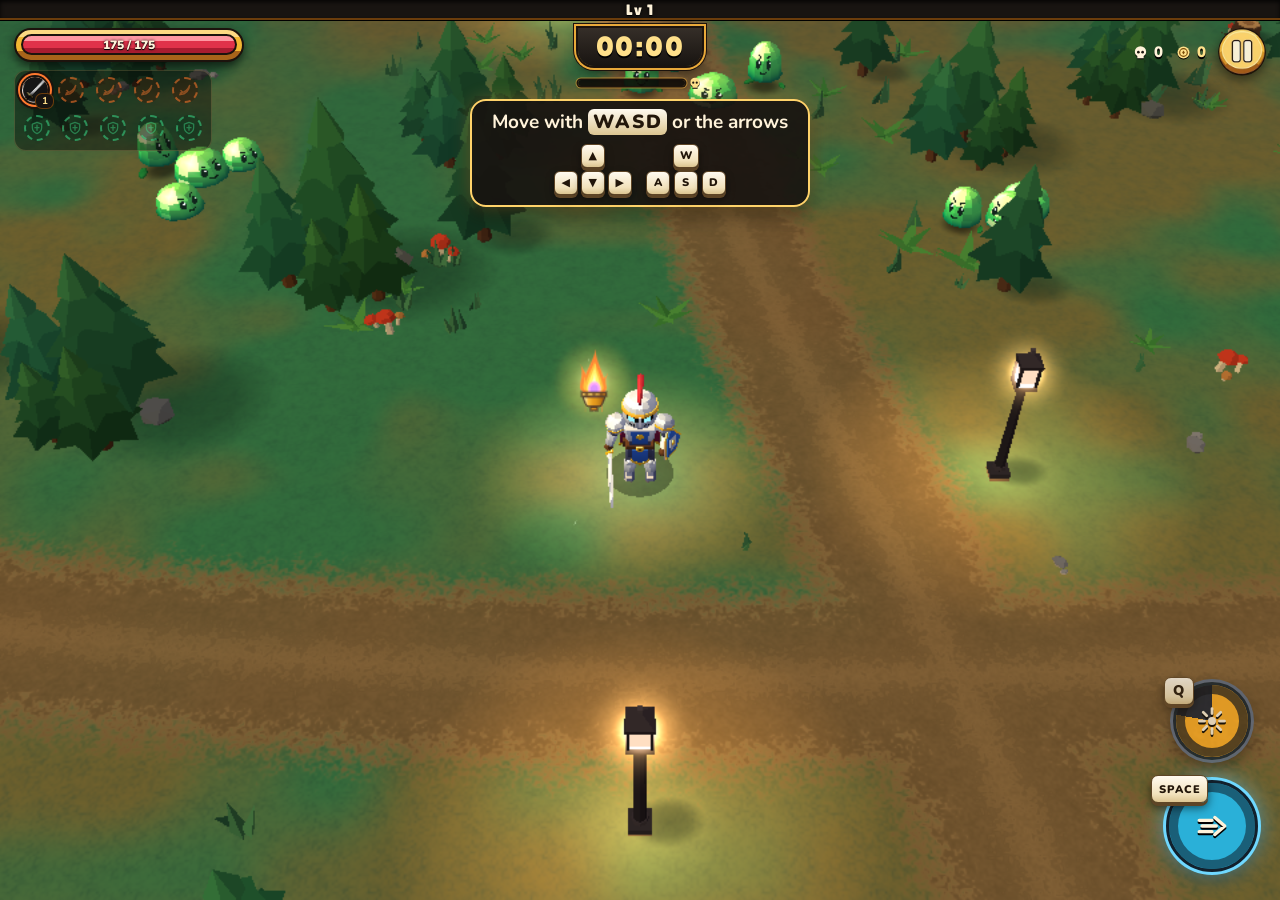
==== commit cb6e0a79: "Deploy build Co-Authored-By: Claude Opus 5.5 <noreply@anthropic.com>" ====
--- a/index.html
+++ b/index.html
@@ -2,7 +2,7 @@
 <html lang="en" translate="no" class="notranslate">
   <head>
     <meta charset="UTF-8" />
-    <script>(function(){var e=`https://survival3d-telemetry.ardauyaroglu.workers.dev/e`,t=`mvc9kjhb`,n=window,r=document,i=location.search,a=``,o;try{var s=crypto.getRandomValues(new Uint8Array(16));for(o=0;o<16;o++)a+=(s[o]<16?`0`:``)+s[o].toString(16)}catch(e){for(a=``,o=0;o<32;o++)a+=(Math.random()*16|0).toString(16)}var c=n.__boot={sid:a,html:Math.round(performance.now())},l=/[?&]test(?:[=&]|$)/.test(i),u=l&&/[?&]telemetry=capture(?:&|$)/.test(i),d=/[?&]lang=tr(?:&|$)/.test(i);r.visibilityState===`hidden`&&(c.hidden=1);function f(){try{return!matchMedia(`(pointer: coarse)`).matches||matchMedia(`(any-pointer: fine)`).matches?`desktop`:Math.min(screen.width,screen.height)<600?`mobile`:`tablet`}catch(e){return`?`}}function p(t,r,i){if(!(c.sent||l&&!u)){c.sent=1;var o=Math.round(performance.now());i.dc=f();var s=JSON.stringify({f:1,plat:`web`,ver:`1.1.1`,tut:0,sid:a,sn:0,dn:0,dev:`?`,e:[[t,o,r,o,i]]});if(u)return(n.__beacons=n.__beacons||[]).push(s);try{navigator.sendBeacon&&navigator.sendBeacon(e,s)||fetch(e,{method:`POST`,body:s,keepalive:!0,credentials:`omit`,mode:`cors`}).catch(function(){})}catch(e){}}}function m(e){var t=e?d?`Bu tarayıcı oyun için eski`:`This browser is too old for the game`:d?`Oyun yüklenemedi`:`The game couldn't load`,n=e?d?`Tarayıcını güncelle ya da başka bir tarayıcı dene.`:`Update it, or try another browser.`:d?`Bağlantını kontrol edip yeniden dene.`:`Check your connection and try again.`;function i(){var e=r.getElementById(`boot`);e&&!c.js&&(e.innerHTML=`<div role="alert" style="position:absolute;left:50%;top:50%;transform:translate(-50%,-50%);width:min(340px,86vw);text-align:center;text-transform:none;letter-spacing:0;font:600 16px/1.45 system-ui,sans-serif;color:#f4e6c8"><b style="display:block;margin-bottom:10px;font-size:24px;line-height:1.2;color:#ffe08a">`+t+`</b>`+n+`<br><button style="margin-top:18px;padding:11px 28px;border:0;border-radius:10px;background:#f2b632;color:#2a1604;font:800 18px system-ui,sans-serif;cursor:pointer">`+(d?`Yeniden yükle`:`Reload`)+`</button></div>`,e.getElementsByTagName(`button`)[0].onclick=function(){location.reload()})}r.readyState===`loading`?r.addEventListener(`DOMContentLoaded`,i):i()}var h=0;function g(e){if(!(c.js||h)){h=1;var r=0;try{r=+(sessionStorage.getItem(`boot-retry`)===t)}catch(e){}if(p(`boot.fail`,`js`,{why:e,retry:r,online:navigator.onLine===!1?0:1}),e!==`parse`&&n.__fresh){setTimeout(function(){m(0)},4e3);return}if(e!==`parse`&&!r)try{return sessionStorage.setItem(`boot-retry`,t),location.reload()}catch(e){}m(e===`parse`)}}addEventListener(`error`,function(e){var t=e.target;if(t&&t.tagName){if((t.src||t.href||``).indexOf(`/assets/`)<0)return;t.tagName===`SCRIPT`?g(`script`):t.tagName===`LINK`&&t.rel===`stylesheet`&&g(`css`)}else!c.js&&(e.error&&e.error.name===`SyntaxError`||/SyntaxError/.test(e.message))&&String(e.filename).indexOf(`/assets/`)>=0&&g(`parse`)},!0);function _(){r.visibilityState===`hidden`&&(c.hidden=1),!(c.js||c.sent||n.__freshGoing||r.visibilityState!==`hidden`)&&(c.hid=1,p(`boot.hide`,`html`,{p:0}))}r.addEventListener(`visibilitychange`,_),addEventListener(`pagehide`,function(){c.js||c.sent||n.__freshGoing||(c.hid=1,p(`boot.hide`,`html`,{p:0}))})})();</script>
+    <script>(function(){var e=`https://survival3d-telemetry.ardauyaroglu.workers.dev/e`,t=`mvdv3r9a`,n=window,r=document,i=location.search,a=``,o;try{var s=crypto.getRandomValues(new Uint8Array(16));for(o=0;o<16;o++)a+=(s[o]<16?`0`:``)+s[o].toString(16)}catch(e){for(a=``,o=0;o<32;o++)a+=(Math.random()*16|0).toString(16)}var c=n.__boot={sid:a,html:Math.round(performance.now())},l=/[?&]test(?:[=&]|$)/.test(i),u=l&&/[?&]telemetry=capture(?:&|$)/.test(i),d=/[?&]lang=tr(?:&|$)/.test(i);r.visibilityState===`hidden`&&(c.hidden=1);function f(){try{return!matchMedia(`(pointer: coarse)`).matches||matchMedia(`(any-pointer: fine)`).matches?`desktop`:Math.min(screen.width,screen.height)<600?`mobile`:`tablet`}catch(e){return`?`}}function p(t,r,i){if(!(c.sent||l&&!u)){c.sent=1;var o=Math.round(performance.now());i.dc=f();var s=JSON.stringify({f:1,plat:`web`,ver:`1.1.2`,tut:0,sid:a,sn:0,dn:0,dev:`?`,e:[[t,o,r,o,i]]});if(u)return(n.__beacons=n.__beacons||[]).push(s);try{navigator.sendBeacon&&navigator.sendBeacon(e,s)||fetch(e,{method:`POST`,body:s,keepalive:!0,credentials:`omit`,mode:`cors`}).catch(function(){})}catch(e){}}}function m(e){var t=e?d?`Bu tarayıcı oyun için eski`:`This browser is too old for the game`:d?`Oyun yüklenemedi`:`The game couldn't load`,n=e?d?`Tarayıcını güncelle ya da başka bir tarayıcı dene.`:`Update it, or try another browser.`:d?`Bağlantını kontrol edip yeniden dene.`:`Check your connection and try again.`;function i(){var e=r.getElementById(`boot`);e&&!c.js&&(e.innerHTML=`<div role="alert" style="position:absolute;left:50%;top:50%;transform:translate(-50%,-50%);width:min(340px,86vw);text-align:center;text-transform:none;letter-spacing:0;font:600 16px/1.45 system-ui,sans-serif;color:#f4e6c8"><b style="display:block;margin-bottom:10px;font-size:24px;line-height:1.2;color:#ffe08a">`+t+`</b>`+n+`<br><button style="margin-top:18px;padding:11px 28px;border:0;border-radius:10px;background:#f2b632;color:#2a1604;font:800 18px system-ui,sans-serif;cursor:pointer">`+(d?`Yeniden yükle`:`Reload`)+`</button></div>`,e.getElementsByTagName(`button`)[0].onclick=function(){location.reload()})}r.readyState===`loading`?r.addEventListener(`DOMContentLoaded`,i):i()}var h=0;function g(e){if(!(c.js||h)){h=1;var r=0;try{r=+(sessionStorage.getItem(`boot-retry`)===t)}catch(e){}if(p(`boot.fail`,`js`,{why:e,retry:r,online:navigator.onLine===!1?0:1}),e!==`parse`&&n.__fresh){setTimeout(function(){m(0)},4e3);return}if(e!==`parse`&&!r)try{return sessionStorage.setItem(`boot-retry`,t),location.reload()}catch(e){}m(e===`parse`)}}addEventListener(`error`,function(e){var t=e.target;if(t&&t.tagName){if((t.src||t.href||``).indexOf(`/assets/`)<0)return;t.tagName===`SCRIPT`?g(`script`):t.tagName===`LINK`&&t.rel===`stylesheet`&&g(`css`)}else!c.js&&(e.error&&e.error.name===`SyntaxError`||/SyntaxError/.test(e.message))&&String(e.filename).indexOf(`/assets/`)>=0&&g(`parse`)},!0);function _(){r.visibilityState===`hidden`&&(c.hidden=1),!(c.js||c.sent||n.__freshGoing||r.visibilityState!==`hidden`)&&(c.hid=1,p(`boot.hide`,`html`,{p:0}))}r.addEventListener(`visibilitychange`,_),addEventListener(`pagehide`,function(){c.js||c.sent||n.__freshGoing||(c.hid=1,p(`boot.hide`,`html`,{p:0}))})})();</script>
     <title>Torch Survivors</title>
     <meta name="viewport" content="width=device-width, initial-scale=1, maximum-scale=1, user-scalable=no, viewport-fit=cover" />
     <meta name="google" content="notranslate" />
@@ -19,12 +19,12 @@
          flicker is transform/opacity only, and off under reduced motion (the growth stays). Each piece is placed from the
          centre on its own (absolute), so nothing moves while the page streams in. -->
     <style>html,body{background:#0e0b09;margin:0}#boot{--p:0;--f:min(1,var(--p)/.9);--h:min(240px,40vh);z-index:10;color:#ffe08a;letter-spacing:.16em;text-transform:uppercase;background:#0e0b09;font:700 14px/18px system-ui,sans-serif;position:fixed;inset:0;overflow:hidden}#boot i{display:block;position:absolute}#boot svg{width:100%;height:100%;position:absolute;inset:0;overflow:visible}#boot-torch{left:calc(50% - var(--h)/4);top:calc(50% - var(--h)/2 - 24px);width:calc(var(--h)/2);height:var(--h);position:absolute}.bt-glow{--g:min(400px,72vh);left:calc(50% - var(--g)/2);top:calc(24% - var(--g)/2);width:var(--g);height:var(--g);opacity:calc(.5 + .5*var(--f));transform:scale(calc(.45 + .55*var(--f)));transition:transform .6s ease-out,opacity .6s ease-out}.bt-glow i{background:radial-gradient(closest-side,#ffa84066,#ff802826 45%,#ff782800);border-radius:50%;animation:2.3s ease-in-out infinite alternate bt-glow;inset:0}.bt-ember{background:radial-gradient(closest-side,#fff0b8,#ffb040 30%,#ff6e1e8c 62%,#ff5a1400);border-radius:50%;width:64%;height:10%;animation:1.3s ease-in-out infinite alternate bt-glow;top:34%;left:18%}.bt-flame{transform-origin:50% 95.6%;transform:scale(calc(.4 + .85*var(--f)),calc(.1 + 1.02*var(--f)));transition:transform .6s cubic-bezier(.3,1.35,.6,1);inset:0 0 55%}.bt-flame i{transform-origin:50% 95.6%;animation:1.7s ease-in-out infinite alternate bt-a;inset:0}.bt-flame .bt-m{animation:1.1s ease-in-out -.5s infinite alternate bt-b}.bt-flame .bt-c{animation-duration:.8s;animation-delay:-.3s}.bt-flame .bt-l{opacity:0;animation:1.5s ease-out infinite bt-lick}.bt-flame .bt-l+.bt-l{animation-duration:1.7s;animation-delay:-.75s}@keyframes bt-a{0%{transform:rotate(-2.5deg)scale(.97,1.04)}to{transform:rotate(2.5deg)scale(1.03,.96)}}@keyframes bt-b{0%{transform:skew(3deg)scale(.95,1.06)}to{transform:skew(-3deg)scale(1.04,.96)}}@keyframes bt-lick{0%{opacity:0;transform:translateY(8%)}20%{opacity:1}to{opacity:0;transform:translateY(-14%)scale(.55)}}@keyframes bt-glow{0%{opacity:.72;transform:scale(.97)}to{opacity:1;transform:scale(1.03)}}#boot-text{left:0;right:0;top:calc(50% + var(--h)/2 - 12px);text-align:center;white-space:nowrap;text-shadow:0 0 14px #ff963280;padding-left:.16em;position:absolute}#boot-track{left:calc(50% - min(100px,26vw));top:calc(50% + var(--h)/2 + 18px);background:#26201a;border-radius:4px;width:min(200px,52vw);height:6px;position:absolute;overflow:hidden;box-shadow:0 0 0 1px #1c130d,0 0 0 2.5px #b8831f}#boot-bar{height:100%;transform:scaleX(var(--p));transform-origin:0;background:linear-gradient(#ffe08a,#f2b632);transition:transform .25s ease-out;display:block}@media (prefers-reduced-motion:reduce){#boot i{animation:none!important}}</style>
-    <script>(()=>{let e=`mvc9kjhb`,t=location,n=t.search.slice(1).split(`&`).filter(e=>e&&e!==`v`&&!e.startsWith(`v=`)),r=new URLSearchParams(t.search).get(`v`),i=e=>{let r=e?[...n,`v=`+encodeURIComponent(e)]:n;return t.pathname+(r.length?`?`+r.join(`&`):``)+t.hash},a=e=>e===`fresh`||e.startsWith(`fresh=`);if(n.some(a)){n=n.filter(e=>!a(e));try{for(let e of Object.keys(localStorage))(e.startsWith(`survival3d.`)||e.startsWith(`s3d-`))&&localStorage.removeItem(e)}catch{}try{history.replaceState(history.state,``,i(r))}catch{}}let o=!1,s=e=>{try{return window.__freshGoing=1,o||t.replace(i(e)),o=!0}catch{return!1}},c,l=()=>c??=new Promise(e=>{let t=new AbortController,n=setTimeout(()=>t.abort(),1500),r=t=>{clearTimeout(n),t||(c=void 0),e(t)};fetch(`./version.json?t=`+Date.now(),{cache:`no-store`,signal:t.signal}).then(e=>e.ok?e.json():null).then(e=>r(e&&typeof e.build==`string`?e.build:null),()=>r(null))}),u=t=>!!t&&t!==e&&t!==r;window.__fresh=new Promise(t=>{l().then(n=>{if(!(u(n)&&s(n))){if(r!==null&&(r===e||n===e||!n))try{history.replaceState(history.state,``,i()),fetch(i(),{cache:`reload`}).catch(()=>{})}catch{}t()}})});let d=!1;addEventListener(`error`,t=>{let n=t.target;!d&&document.readyState!==`complete`&&(n instanceof HTMLScriptElement||n instanceof HTMLLinkElement)&&(n.src||n.href||``).includes(`/assets/`)&&(n instanceof HTMLLinkElement&&n.rel===`preload`&&n.as===`fetch`||(d=!0,l().then(t=>{if(u(t))return s(t);try{if(sessionStorage.getItem(`fresh-retry`)===e)return;sessionStorage.setItem(`fresh-retry`,e)}catch{return}s(Date.now().toString(36))})))},!0)})();</script>
-    <script type="module" crossorigin src="./assets/main-CoH6c2uR.js"></script>
+    <script>(()=>{let e=`mvdv3r9a`,t=location,n=t.search.slice(1).split(`&`).filter(e=>e&&e!==`v`&&!e.startsWith(`v=`)),r=new URLSearchParams(t.search).get(`v`),i=e=>{let r=e?[...n,`v=`+encodeURIComponent(e)]:n;return t.pathname+(r.length?`?`+r.join(`&`):``)+t.hash},a=e=>e===`fresh`||e.startsWith(`fresh=`);if(n.some(a)){n=n.filter(e=>!a(e));try{for(let e of Object.keys(localStorage))(e.startsWith(`survival3d.`)||e.startsWith(`s3d-`))&&localStorage.removeItem(e)}catch{}try{history.replaceState(history.state,``,i(r))}catch{}}let o=!1,s=e=>{try{return window.__freshGoing=1,o||t.replace(i(e)),o=!0}catch{return!1}},c,l=()=>c??=new Promise(e=>{let t=new AbortController,n=setTimeout(()=>t.abort(),1500),r=t=>{clearTimeout(n),t||(c=void 0),e(t)};fetch(`./version.json?t=`+Date.now(),{cache:`no-store`,signal:t.signal}).then(e=>e.ok?e.json():null).then(e=>r(e&&typeof e.build==`string`?e.build:null),()=>r(null))}),u=t=>!!t&&t!==e&&t!==r;window.__fresh=new Promise(t=>{l().then(n=>{if(!(u(n)&&s(n))){if(r!==null&&(r===e||n===e||!n))try{history.replaceState(history.state,``,i()),fetch(i(),{cache:`reload`}).catch(()=>{})}catch{}t()}})});let d=!1;addEventListener(`error`,t=>{let n=t.target;!d&&document.readyState!==`complete`&&(n instanceof HTMLScriptElement||n instanceof HTMLLinkElement)&&(n.src||n.href||``).includes(`/assets/`)&&(n instanceof HTMLLinkElement&&n.rel===`preload`&&n.as===`fetch`||(d=!0,l().then(t=>{if(u(t))return s(t);try{if(sessionStorage.getItem(`fresh-retry`)===e)return;sessionStorage.setItem(`fresh-retry`,e)}catch{return}s(Date.now().toString(36))})))},!0)})();</script>
+    <script type="module" crossorigin src="./assets/main-D-5DujFC.js"></script>
     <link rel="modulepreload" crossorigin href="./assets/creatures-Dkbrej5P.js">
     <link rel="modulepreload" crossorigin href="./assets/style-DYWUcq5V.js">
     <link rel="modulepreload" crossorigin href="./assets/enemies-G7o5Qr2g.js">
-    <link rel="stylesheet" media="print" onload="this.media='all'" crossorigin href="./assets/main-DPdBCS1B.css">
+    <link rel="stylesheet" media="print" onload="this.media='all'" crossorigin href="./assets/main-DOxv7YD8.css">
     <link rel="preload" as="fetch" type="application/octet-stream" crossorigin fetchpriority="low" href="./assets/mage-UbM87goW.bin">
     <link rel="preload" as="fetch" type="application/octet-stream" crossorigin fetchpriority="low" href="./assets/shaman-fVXK2UmT.bin">
     <link rel="preload" as="fetch" type="application/octet-stream" crossorigin fetchpriority="low" href="./assets/knight-DuAJT7p4.bin">
--- a/assets/main-DOxv7YD8.css
+++ b/assets/main-DOxv7YD8.css
@@ -0,0 +1 @@
+.ptr{pointer-events:none;animation:.25s ease-out coach-fade;position:absolute;inset:0}.ptr__hand,.ptr__ring,.ptr__arrow{visibility:hidden}.ptr__hand{transform-origin:47px 10px;will-change:transform;top:0;left:0}.ptr__flip{transform-origin:47px 10px;position:absolute;inset:0}.ptr__flip--on{transform:scaleX(-1)}.ptr__ring{box-sizing:border-box;border-radius:16px;position:absolute;top:0;left:0}.ptr__ring--round{border-radius:50%}.ptr__ring:after{content:"";border-radius:inherit;box-shadow:0 0 0 3px var(--coach-edge), 0 0 20px 5px #ffd36a8c;position:absolute;inset:0}.ptr__ring--live:after{animation:1.2s ease-in-out infinite alternate coach-pulse}.ptr__arrow{width:0;height:0;position:absolute;top:0;left:0}.ptr__arrow svg{filter:drop-shadow(0 2px 3px #00000080);animation:.8s ease-in-out infinite alternate ptr-bob;position:absolute;top:-11px;left:-15px}@keyframes ptr-bob{0%{transform:translateY(-4px)}to{transform:translateY(4px)}}html[data-calm] .ptr__arrow svg{animation:none}@media (prefers-reduced-motion:reduce){.ptr__arrow svg{animation:none}}.ptr-tail:after{content:"";background:var(--coach-edge);pointer-events:none;width:18px;height:10px;position:absolute}.ptr-tail:not([data-side]):after{content:none}.ptr-tail[data-side=below]:after{bottom:calc(100% - 1px);left:var(--tail,50%);clip-path:polygon(50% 0,100% 100%,0 100%);margin-left:-9px}.ptr-tail[data-side=above]:after{top:calc(100% - 1px);left:var(--tail,50%);clip-path:polygon(0 0,100% 0,50% 100%);margin-left:-9px}.ptr-tail[data-side=right]:after{right:calc(100% - 1px);top:var(--tail,50%);clip-path:polygon(100% 0,100% 100%,0 50%);width:10px;height:18px;margin-top:-9px}.ptr-tail[data-side=left]:after{left:calc(100% - 1px);top:var(--tail,50%);clip-path:polygon(0 0,100% 50%,0 100%);width:10px;height:18px;margin-top:-9px}#ui .gguide--hand .gspot__hole:after,#ui .gguide--hand .gring--live:after{animation:none}#ui .gnew--placed{transition:transform .25s;top:0;bottom:auto;left:0}#ui .gnudge{box-sizing:border-box;white-space:normal;text-wrap:balance;width:max-content;max-width:min(360px,100vw - 24px);font-size:14px;line-height:1.3;top:0;left:0}#ui .gnudge--measure{visibility:hidden}#ui .gnudge--skins{text-align:left;pointer-events:auto;cursor:pointer;border:0;max-width:min(520px,100vw - 24px);margin:0}.gnudge__new{color:var(--gold-1)}#ui .gguide--exit .gnudge{max-width:min(300px,100vw - 196px)}#ui .lstrip__item--tut:after{animation:none}#ui .lstrip__item--tut .lribbon{top:-12px;bottom:auto}#ui .lstrip__coach{font-size:13px}@media (max-height:440px){#ui .lstrip__coach{font-size:12.5px}}#ui .coachline{font-size:clamp(12.5px,3.6vw,13.5px)}html[data-coach-focus=dash] .ult--ready{box-shadow:0 0 0 3px var(--ult-a), 0 8px 18px #0000008c}html[data-coach-focus=dash] .ult--ready .ult__flames,html[data-coach-focus=dash] .ult--ready .ult__embers,html[data-coach-focus=dash] .ult__tag{opacity:.4}@font-face{font-family:Lilita One;font-style:normal;font-display:swap;font-weight:400;src:url(./lilita-one-latin-400-normal-87r-Z-Re.woff2)format("woff2"),url(./lilita-one-latin-400-normal-DXkechA3.woff)format("woff")}@font-face{font-family:Lilita One;font-style:normal;font-display:swap;font-weight:400;src:url([data-uri])format("woff2"),url([data-uri])format("woff")}@font-face{font-family:Nunito;font-style:normal;font-display:swap;font-weight:700;src:url(./nunito-latin-700-normal-Dort48En.woff2)format("woff2"),url(./nunito-latin-700-normal-OcDqTBcA.woff)format("woff")}@font-face{font-family:Nunito;font-style:normal;font-display:swap;font-weight:700;src:url(./nunito-latin-ext-700-normal-BWeMsAzO.woff2)format("woff2"),url(./nunito-latin-ext-700-normal-D4woHhbd.woff)format("woff")}@font-face{font-family:Nunito;font-style:normal;font-display:swap;font-weight:900;src:url(./nunito-latin-900-normal-BVB1fGs6.woff2)format("woff2"),url(./nunito-latin-900-normal-CVn49sIn.woff)format("woff")}@font-face{font-family:Nunito;font-style:normal;font-display:swap;font-weight:900;src:url(./nunito-latin-ext-900-normal-Dllsvgjo.woff2)format("woff2"),url(./nunito-latin-ext-900-normal-CTBZd6bf.woff)format("woff")}@font-face{font-family:Lilita One;font-style:normal;font-weight:400;font-display:swap;src:url(./baloo-2-latin-ext-800-normal-C_Iwmf1s.woff2)format("woff2");unicode-range:U+11E-11F,U+130,U+15E-15F}:root{--ink:#fff3da;--ink-dim:#cdb99a;--page:14 11 9;--map-sky:46 27 18;--dim:8 6 5;--panel:24 20 17;--panel-2:53 46 40;--well:11 9 7;--well-2:32 28 23;--card:17 13 11;--card-2:41 33 28;--stage:30 24 20;--outline:28 19 13;--line:92 74 58;--btn-face:164 83 42;--btn-top:208 128 78;--btn-lip:78 45 28;--btn-muted-face:74 60 50;--btn-muted-top:107 89 77;--btn-muted-lip:47 37 29;--text-tint:244 220 192;--text-tint-2:224 208 186;--ink-dark:28 18 10;--reward:221 111 44;--reward-ink:255 217 176;--gold-1:#ffe08a;--gold-2:#e9a93a;--gold-3:#6b3d0c;--ember:#ff7a2f;--arcane:#d45cff;--emerald:#3fdc8a;--blood:#e0324a;--frost:#6fd8ff;--display:"Lilita One", "Nunito", system-ui, sans-serif;--body:"Nunito", system-ui, -apple-system, "Segoe UI", sans-serif;--safe-t:env(safe-area-inset-top,0px);--safe-r:env(safe-area-inset-right,0px);--safe-b:env(safe-area-inset-bottom,0px);--safe-l:env(safe-area-inset-left,0px)}html,body{background:rgb(var(--page));height:100%;color:var(--ink);font:700 15px/1.35 var(--body);font-synthesis:none;-webkit-user-select:none;user-select:none;-webkit-touch-callout:none;-webkit-tap-highlight-color:transparent;touch-action:none;margin:0;overflow:hidden}#c{touch-action:none;background:rgb(var(--page));width:100%;height:100%;display:block;position:fixed;inset:0}#ui{pointer-events:none;position:fixed;inset:0}#ui button,#ui a{pointer-events:auto;color:inherit;cursor:pointer}button{font-family:var(--body);font-weight:700}html,body,#ui,#c,html:focus,html:focus-visible,body:focus,body:focus-visible,#ui:focus,#ui:focus-visible,#c:focus,#c:focus-visible{outline:none!important}:focus:not(:focus-visible),html:not([data-kbd]) :focus-visible{outline:none}html[data-kbd] :focus-visible{outline:3px solid var(--gold-1);outline-offset:3px}html[data-kbd] [tabindex="-1"]:focus-visible{outline:none}#joy-base,#joy-knob{pointer-events:none;border-radius:50%;display:none;position:fixed;transform:translate(-50%,-50%)}#joy-base{background:radial-gradient(circle, #ffe08a14, rgb(var(--panel) / .35));border:3px solid #ffe08a73;width:124px;height:124px;box-shadow:0 0 18px #0006}#joy-knob{background:radial-gradient(circle at 35% 30%, #fff3c4, var(--gold-2) 60%, var(--gold-3));border:2px solid #3a2106;width:56px;height:56px;box-shadow:0 4px 10px #00000080}#pointer,#pointer-core,#pointer-fury,#pointer-loot,#pointer-boss{pointer-events:none;z-index:2;filter:drop-shadow(0 0 8px #a060ff)drop-shadow(0 2px #000);width:54px;height:54px;display:none;position:fixed;top:0;left:0}#pointer:before,#pointer-core:before,#pointer-fury:before,#pointer-loot:before,#pointer-boss:before{content:"";clip-path:polygon(100% 50%,18% 6%,36% 50%,18% 94%);background:linear-gradient(90deg,#6a2fd0,#e6c8ff);animation:.7s ease-in-out infinite alternate nudge;position:absolute;inset:0}#pointer span,#pointer-core span,#pointer-fury span,#pointer-loot span,#pointer-boss span{text-align:center;width:60px;font:900 12px/1 var(--body);color:#e6c8ff;text-shadow:0 1px #000,0 0 4px #000;margin:2px 0 0 -30px;position:absolute;top:100%;left:50%}#pointer-core{filter:drop-shadow(0 0 8px #ffb030)drop-shadow(0 2px #000)}#pointer-core:before{background:linear-gradient(90deg,#c8780a,#fff0b0)}#pointer-core span{color:#ffe08a}#pointer-fury{filter:drop-shadow(0 0 8px #ff4a2a)drop-shadow(0 2px #000)}#pointer-fury:before{background:linear-gradient(90deg,#b3201a,#ffc9a0)}#pointer-fury span{color:#ffb59a}#pointer-loot{filter:drop-shadow(0 0 8px var(--c,#ffd23a)) drop-shadow(0 2px 0 #000)}#pointer-loot:before{background:linear-gradient(90deg, #a87a08, var(--c,#fff6c0))}#pointer-loot span{color:#fff0a8;white-space:nowrap;width:96px;margin-left:-48px}#pointer-loot span:before{content:"";vertical-align:-1px;background:radial-gradient(circle at 35% 35%,#fff6c4,#f2b632 55%,#b06f10);border-radius:50%;width:10px;height:10px;margin-right:3px;display:inline-block;box-shadow:0 0 0 1px #6b3f08}@keyframes nudge{0%{transform:translate(-3px)}to{transform:translate(4px)}}#pointer,#pointer-core,#pointer-fury,#pointer-loot,#pointer-boss,#pointer-quest{contain:size layout style}#chest-tag{contain:layout style}html[data-lowend] #pointer,html[data-lowend] #pointer-core,html[data-lowend] #pointer-fury,html[data-lowend] #pointer-loot,html[data-lowend] #pointer-boss,html[data-lowend] #pointer-quest,html[data-lowend] #chest-tag{will-change:transform}html[data-lowend] #pointer:before,html[data-lowend] #pointer-core:before,html[data-lowend] #pointer-fury:before,html[data-lowend] #pointer-loot:before,html[data-lowend] #pointer-boss:before,html[data-lowend] #pointer-quest:after,html[data-lowend] .ult--ready,html[data-lowend] .ult--ready .ult__flames,html[data-lowend] .ult--ready .ult__flames--back,html[data-lowend] .ult__tag,html[data-lowend] .dash--ready,html[data-lowend] .hpbar--low .hpbar__fill,html[data-lowend] .bosstrack--count,html[data-lowend] .qpill--hint .qpill__body{animation:none}html[data-lowend] .ult--ready .ult__embers i{display:none}html[data-lowend] .medal--evolved:after{animation:none}html[data-lowend] .xpbar__fill,html[data-lowend] .fury__bar>span,html[data-lowend] .hpbar__shield{transition:none}html[data-lowend] .hud__low{opacity:.5;animation:none}.stat{font-variant-numeric:tabular-nums;text-shadow:0 2px #000;align-items:center;gap:5px;font-weight:900;display:inline-flex}.stat--gold{color:var(--gold-1)}.stat--score{color:rgb(var(--text-tint))}.stat svg{filter:drop-shadow(0 1px #000)}.btn{--h:54px;--face:rgb(var(--btn-face));--top:rgb(var(--btn-top));--lip:rgb(var(--btn-lip));box-sizing:border-box;min-height:var(--h);padding:5px calc(var(--h) * .5) calc(var(--h) * .07 + 5px);border-radius:calc(var(--h) * .5);text-wrap:balance;border:max(2px, calc(var(--h) * .045)) solid rgb(var(--outline));background:linear-gradient(var(--top) 0 15%, var(--face) 15% 80%, var(--lip) 80%);line-height:1.08;font:400 24px/1 var(--display);letter-spacing:.05em;text-shadow:0 2px #000000bf;filter:drop-shadow(0 6px 6px #0000008c);transition:transform 60ms,filter .12s;position:relative}.btn:hover{filter:drop-shadow(0 6px 6px #0000008c)brightness(1.12)}.btn:active{filter:drop-shadow(0 2px 3px #0009)brightness(.95);transform:translateY(3px)scale(.985)}.btn--gold{--face:#fbb42f;--top:#fdd983;--lip:#a8641a;text-shadow:0 1px #fff0beb3;color:#3a1c02!important}.btn--ad{justify-content:center;align-items:center;gap:8px;display:inline-flex}.btn:disabled{opacity:.6;cursor:default}.btn--steel{--face:#6b5646;--top:#967a63;--lip:#3a2b20}.adtag{color:#ffe9b0;font:900 10.5px/1 var(--body);letter-spacing:.08em;text-shadow:none;background:#281204bd;border-radius:999px;flex:none;align-items:center;gap:3px;padding:3px 7px 3px 6px;display:inline-flex}.chest__hint{margin:-4px 0 0}.btn--gold{justify-content:center;align-items:center;gap:8px;display:inline-flex}.revive__timer{width:74px;height:74px;font:400 40px/1 var(--display);color:#ffb3bb;background:rgb(var(--well) / .6);border-radius:50%;align-self:center;place-items:center;display:grid;box-shadow:0 0 0 3px #8e1526,0 0 22px #e0324a8c}.cards--all{touch-action:pan-y;scrollbar-width:thin;scrollbar-color:var(--gold-2) rgb(var(--well) / .6);max-height:46vh;padding:10px 8px 4px 2px;overflow-y:auto}.cards--all>.card{flex-shrink:0}.mock-ad{z-index:50;color:#fff;font:700 16px/1.6 var(--body);text-align:center;background:#000000eb;place-items:center;display:grid;position:fixed;inset:0}.mock-ad b{font:400 44px/1 var(--display);color:var(--gold-1);display:block}.mock-ad span{opacity:.7;text-transform:uppercase;letter-spacing:.2em;font-size:12px;display:block}.mock-ad i{background:linear-gradient(90deg, var(--gold-2), var(--gold-2)) left / 0% 100% no-repeat, #fff3;border-radius:3px;width:220px;height:6px;margin:16px auto 0;animation:1.6s linear forwards adbar;display:block}@keyframes adbar{to{background-size:100% 100%,auto}}.btn--adnone{--face:#5b6480;--top:#8d97b6;--lip:#3a4157;filter:drop-shadow(0 6px 6px #0000008c)}.btn--adnone:disabled{opacity:.9}.adlock{z-index:70;pointer-events:auto;background:rgb(var(--dim) / .6);place-content:center;justify-items:center;gap:14px;animation:.2s ease-out .15s both adlock-in;display:grid;position:fixed;inset:0}.adlock__spin{box-sizing:border-box;border:4px solid #ffe08a38;border-top-color:var(--gold-1);border-radius:50%;width:46px;height:46px;animation:.8s linear infinite adlock-spin}.adlock__text{font:400 20px/1.1 var(--display);letter-spacing:.04em;color:var(--gold-1);text-shadow:0 2px #000}@keyframes adlock-in{0%{opacity:0}}@keyframes adlock-spin{to{transform:rotate(360deg)}}@media (prefers-reduced-motion:reduce){.adlock__spin{animation-duration:2.4s}}.btn--big{--h:72px;min-width:240px;font-size:36px}.iconbtn{border:2px solid var(--gold-2);background:linear-gradient(rgb(var(--btn-face)) 0 46%, rgb(var(--btn-lip)) 46%);width:42px;height:42px;box-shadow:inset 0 0 0 2px rgb(var(--outline)), 0 0 0 2px rgb(var(--outline)), 0 4px 0 2px rgb(var(--outline));border-radius:12px;place-items:center;display:grid}.medal{--ring:var(--ember);color:#fff;background:radial-gradient(circle at 35% 28%, color-mix(in srgb, var(--ring) 70%, #fff), color-mix(in srgb, var(--ring) 55%, #000) 62%, rgb(var(--outline)));box-shadow:0 0 0 2px rgb(var(--outline)), 0 0 0 4px var(--ring), 0 0 0 6px rgb(var(--outline)), 0 4px 10px #0000008c, inset 0 2px 0 #ffffff73;border-radius:50%;flex:none;place-items:center;display:inline-grid;position:relative}.medal svg{filter:drop-shadow(0 2px #0000008c)}.medal--passive{--ring:var(--emerald)}.medal--neutral{--ring:#9aa6c4}.medal--evolved{--ring:var(--arcane)}.medal--evolved:after{content:"";pointer-events:none;background:conic-gradient(from 0deg, transparent 0 70%, #ffe08af2 82%, transparent 94%);border-radius:50%;animation:2.4s linear infinite spin;position:absolute;inset:-7px;-webkit-mask:radial-gradient(circle,#0000 62%,#000 64%);mask:radial-gradient(circle,#0000 62%,#000 64%)}.screen{pointer-events:auto;--edge:clamp(12px, 3.2vmin, 28px);padding:calc(var(--safe-t) + var(--edge)) calc(var(--safe-r) + var(--edge)) calc(var(--safe-b) + var(--edge)) calc(var(--safe-l) + var(--edge));box-sizing:border-box;touch-action:pan-y;display:flex;position:absolute;inset:0;overflow:hidden auto}.screen>*{margin:auto}.screen--dim{background:radial-gradient(ellipse at center, rgb(var(--panel) / .55), rgb(var(--dim) / .86))}.screen--menu{background:radial-gradient(ellipse at 50% 38%, rgb(var(--panel) / .1), rgb(var(--dim) / .82) 75%);overflow-x:clip}.screen--core:before{content:"";pointer-events:none;background:repeating-conic-gradient(from 0deg, rgb(var(--reward) / .16) 0 9deg, transparent 9deg 18deg);width:200vmax;height:200vmax;margin:-100vmax 0 0 -100vmax;animation:40s linear infinite spin;position:fixed;top:50%;left:50%}.menu{text-align:center;flex-direction:column;align-items:center;gap:14px;width:min(960px,100%);display:flex;position:relative}.logo{flex-direction:column;align-items:center;margin:0;display:flex}.logo__main{font:400 clamp(46px, 13vw, 84px)/.95 var(--display);letter-spacing:.02em;background:linear-gradient(#fff6c9 12%, var(--gold-1) 40%, var(--gold-2) 62%, #a35a10 88%);color:#0000;filter:drop-shadow(0 3px #3a1f04)drop-shadow(0 6px #1a0d02)drop-shadow(0 0 22px #ff8c2873);text-wrap:balance;-webkit-background-clip:text;background-clip:text;max-width:min(100%,100vw - 132px)}.logo{--logo-pad2:clamp(24px, 6.4vmin, 56px);--logo-h:clamp(64px, min((100vh - var(--logo-pad2) - 708px) * 1.0285, (100vw - 140px - var(--safe-l) - var(--safe-r)) * .5418), 230px);--logo-tuck:calc(9px + var(--logo-h) * .0277)}.logo__pic{display:contents}.logo__art{width:auto;height:var(--logo-h);aspect-ratio:860/466;margin-bottom:calc(-1 * var(--logo-tuck));pointer-events:none;-webkit-user-select:none;user-select:none;-webkit-touch-callout:none;flex:none;display:block}.logo__sr{clip-path:inset(50%);white-space:nowrap;border:0;width:1px;height:1px;margin:-1px;padding:0;position:absolute;overflow:hidden}@media (min-width:621px) and (min-height:521px) and (max-height:940px){.logo{--logo-h:clamp(64px, (81vh - var(--logo-pad2) - 357px) * 1.0285, 230px);--logo-tuck:calc(5px + var(--logo-h) * .0277)}}@media (min-width:621px) and (min-height:521px) and (max-height:620px){.logo{--logo-h:clamp(64px, (100vh - var(--logo-pad2) - 434px) * 1.0285, 230px);--logo-tuck:calc(3px + var(--logo-h) * .0277)}}@media (max-height:520px){.logo{--logo-h:64px;--logo-tuck:calc(3px + var(--logo-h) * .0277)}}@media (max-height:520px) and (min-width:460px) and (orientation:landscape){.logo{--logo-h:clamp(64px, (100vh - var(--logo-pad2) - 201px) * 1.0285, 150px)}}@media (orientation:portrait) and (max-width:480px){.logo{--logo-h:clamp(64px, min((100vw - 91px - var(--safe-l) - var(--safe-r)) * .5418, 81vh - var(--logo-pad2) - 427px), 157px);--logo-tuck:0px}.logo__art{transform:translateX(min(0px, 50vw - (var(--safe-l) + var(--safe-r)) / 2 - 70px - var(--logo-h) * .923))}}@media (orientation:portrait) and (max-width:480px) and (max-height:700px){.logo{--logo-h:clamp(64px, min((100vw - 91px - var(--safe-l) - var(--safe-r)) * .5418, 84vh - var(--logo-pad2) - 415px), 157px)}}@media (orientation:portrait) and (max-width:480px) and (max-height:600px){.logo{--logo-h:64px}}.menu__meta{background:rgb(var(--panel) / .78);box-shadow:0 0 0 2px var(--gold-3), inset 0 0 0 1px #ffe08a40;border-radius:999px;gap:20px;padding:6px 16px;display:flex}.heroes{--per:2.2;--rail-gap:14px;width:min(100%, calc(var(--per) * 230px));min-width:0;max-width:100%;position:relative}@media (min-width:720px){.heroes{--per:3.2}}@media (min-width:1000px){.heroes{--per:4}}.heroes__stage{display:flow-root;position:relative}.heroes__clip{pointer-events:none;-webkit-mask-image:linear-gradient(90deg, transparent, #000 var(--rail-gap), #000 calc(100% - var(--rail-gap)), transparent);-webkit-mask-image:linear-gradient(90deg, transparent, #000 var(--rail-gap), #000 calc(100% - var(--rail-gap)), transparent);mask-image:linear-gradient(90deg, transparent, #000 var(--rail-gap), #000 calc(100% - var(--rail-gap)), transparent);margin:-48px 0 -52px;padding:48px 0 52px;overflow-x:clip}.menu__heroes{gap:var(--rail-gap);padding:8px var(--rail-gap);touch-action:pan-y;will-change:transform;display:flex;position:relative}.menu__heroes .hero-card{pointer-events:auto;flex:0 0 calc((100% - var(--rail-gap) * (var(--per) - 1)) / var(--per))}.menu__heroes[data-grab] .hero-card{cursor:grab}.menu__heroes[data-turning] .hero-card{cursor:grabbing}.heroes__arrow{z-index:3;border:2px solid rgb(var(--outline));width:44px;height:44px;font:900 30px/1 var(--body);background:linear-gradient(180deg, var(--gold-1), var(--gold-2));box-shadow:0 0 0 2px var(--gold-3), 0 4px 10px #0009;pointer-events:auto;border-radius:50%;margin-top:-22px;padding:0 0 3px;transition:opacity .18s,visibility .18s;position:absolute;top:50%;color:rgb(var(--ink-dark))!important}.heroes__arrow--left{left:-2px}.heroes__arrow--right{right:-2px}.heroes__arrow:active{transform:scale(.92)}.heroes__arrow[data-off],.heroes[data-static] .heroes__arrow{opacity:0;visibility:hidden}.heroes__dots{z-index:2;justify-content:center;height:14px;margin-top:2px;display:flex;position:relative}.heroes[data-static] .heroes__dots{display:none}.heroes__dot{cursor:pointer;background:0 0;border:0;width:34px;height:14px;padding:0;position:relative}.heroes__dot:before{content:"";position:absolute;inset:-11px 0}.heroes__dot:after{content:"";background:rgb(var(--text-tint-2) / .42);width:8px;height:8px;box-shadow:0 0 0 1.5px rgb(var(--outline));border-radius:999px;margin-left:-4px;transition:width .2s,margin .2s,background-color .2s;position:absolute;top:3px;left:50%}.heroes__dot[data-on]:after{background:var(--gold-1);width:20px;box-shadow:0 0 0 1.5px rgb(var(--outline)), 0 0 8px #ffc85a80;margin-left:-10px}@media (prefers-reduced-motion:reduce){.heroes__arrow,.heroes__dot:after{transition:none}}.hero-card__portrait{width:100%;height:clamp(84px,22vh,190px)}@media (max-height:520px){.hero-card{flex-direction:row;align-items:stretch}.hero-card__portrait{flex:none;width:78px;height:auto;min-height:92px}.hero-card__plate{flex:1;align-content:center}}.hero-card__plate{background:linear-gradient(180deg, rgb(var(--stage) / 0), rgb(var(--stage) / .92) 38%);justify-items:center;gap:4px;width:100%;padding:18px 8px 10px;display:grid}.hero-card__name{font:400 24px/1 var(--display);color:var(--gold-1);text-shadow:0 2px #000}.hero-card__desc{color:var(--ink-dim);padding-inline:6px;font-size:12px;line-height:1.2}.hud{font-variant-numeric:tabular-nums;position:absolute;inset:0}.hud-warm{z-index:-1;opacity:.01;will-change:opacity;pointer-events:none;position:fixed;inset:0}.hud-warm *{pointer-events:none!important}.hud .hpbar,.hud .build,.hud .hud__clock,.hud .hud__right>*,.hud .bossbar{transition:opacity .25s ease-out}.hud:not(.hud--cine) [data-under]{opacity:.3}.xpbar{top:var(--safe-t);left:var(--safe-l);right:var(--safe-r);background:rgb(var(--panel));height:18px;box-shadow:inset 0 2px 4px #000c, 0 2px 0 var(--gold-3), 0 3px 0 #000;position:absolute}.xpbar__fill{background:linear-gradient(90deg, #3aa8ff, var(--frost) 40%, var(--arcane));height:100%;transition:width .15s linear;box-shadow:inset 0 2px #ffffff80,0 0 12px #6fd8ffb3}.xpbar__level{font:400 15px/1 var(--display);letter-spacing:.08em;text-shadow:0 1px #000,0 0 4px #000;place-items:center;display:grid;position:absolute;inset:0}.hud__row{top:calc(var(--safe-t) + 28px);left:calc(var(--safe-l) + 10px);right:calc(var(--safe-r) + 10px);grid-template-columns:1fr auto 1fr;align-items:start;gap:8px;display:grid;position:absolute}.hud__left{flex-direction:column;gap:8px;min-width:0;display:flex}.hpbar{box-sizing:border-box;border:2px solid rgb(var(--outline));filter:drop-shadow(0 4px 5px #0009);background:linear-gradient(#fdd983 0 24%,#f2b632 24% 70%,#a8641a 70%);border-radius:999px;width:min(230px,100%);height:34px;position:relative}.hpbar__track{box-sizing:border-box;border:2px solid rgb(var(--outline));background:#24070d;border-radius:999px;position:absolute;inset:4px 5px 5px;overflow:hidden}.hpbar__fill{background:linear-gradient(#ff97a2 0 28%, var(--blood) 28% 72%, #a81c30 72%);transform-origin:0;height:100%;transition:transform .12s linear}.hpbar--hit{animation:.3s ease-out jolt}.hpbar--low .hpbar__fill{animation:.45s ease-in-out infinite alternate pulse}.hpbar__text{text-shadow:0 1px #000,0 0 3px #000;z-index:1;place-items:center;font-size:12px;font-weight:900;display:grid;position:absolute;inset:0}.hud__owned{flex-wrap:wrap;gap:9px 8px;max-width:250px;padding-left:4px;display:flex}.slot{background:0 0;border:0;border-radius:50%;padding:0;display:inline-flex;position:relative}.slot--selected{outline:3px solid var(--gold-1);outline-offset:4px}.slot b{background:rgb(var(--panel));min-width:15px;color:var(--gold-1);text-align:center;box-shadow:0 0 0 1px var(--gold-3);border-radius:6px;padding:0 2px;font-size:11px;position:absolute;bottom:-6px;right:-6px}.slot b.slot__night{color:#f3c9ff;box-shadow:0 0 0 1px var(--arcane)}.plaque{font:400 28px/1 var(--display);letter-spacing:.06em;color:var(--gold-1);text-shadow:0 2px #000;background:linear-gradient(rgb(var(--panel-2)), rgb(var(--panel)));box-shadow:0 0 0 2px rgb(var(--outline)), 0 0 0 4px var(--gold-2), 0 0 0 5px rgb(var(--outline)), 0 6px 12px #00000080;border-radius:0 0 16px 16px;margin-top:0;padding:4px 18px 6px}.hud__clock{--bt-gap:9px;--bt-h:16px;--bt-w:124px;flex-direction:column;align-items:center;display:flex}.bosstrack{box-sizing:border-box;height:var(--bt-h);margin-top:var(--bt-gap);justify-content:center;align-items:center;gap:3px;display:flex}.bosstrack:not(.bosstrack--count){width:var(--bt-w);color:var(--gold-1)}.bosstrack>svg{filter:drop-shadow(0 1px #000);flex:none}.bosstrack__rail{background:rgb(var(--well) / .88);height:6px;box-shadow:0 0 0 1.5px rgb(var(--outline)), 0 0 0 2.5px #e9a93a99, 0 2px 4px #00000080;border-radius:999px;flex:1;overflow:hidden}.bosstrack__fill{transform-origin:0;background:linear-gradient(#fff0b8 0 30%, var(--gold-2) 30% 72%, #b06a18 72%);height:100%;display:block}.bosstrack--count{white-space:nowrap;font:400 13px/1 var(--display);letter-spacing:.08em;color:#ffe4de;text-shadow:0 1px #000;background:linear-gradient(#5c101e,#2a0610);border-radius:999px;gap:4px;padding:0 8px 0 7px;animation:1s ease-in-out infinite alternate npill-beat;box-shadow:0 0 0 1.5px #0b0616,0 0 0 3px #e0324a,0 0 14px #ff3c4680}.hud__right{flex-wrap:wrap;justify-content:flex-end;align-items:center;gap:6px 12px;display:flex}.hud__hurt{box-shadow:inset 0 0 calc(36px + 54px * var(--k,1)) calc(10px + 24px * var(--k,1)) rgba(224, 50, 74, calc(.6 * var(--k,1)));animation:.38s ease-out forwards fade;position:absolute;inset:0}.hud__low{pointer-events:none;animation:1s ease-in-out infinite alternate low-pulse;position:absolute;inset:0;box-shadow:inset 0 0 110px 36px #e0324a8c}@keyframes low-pulse{0%{opacity:.25}to{opacity:1}}@media (prefers-reduced-motion:reduce){.hud__low{opacity:.5;animation:none}}.hud--calm .hud__low{animation-duration:2s}.hud__boss{padding:10px calc(var(--safe-r) + 10px) 10px calc(var(--safe-l) + 10px);font:400 clamp(22px, 6vw, 34px)/1 var(--display);letter-spacing:.06em;color:#fff;text-shadow:0 3px #000;background:linear-gradient(90deg,#0000,#a01024eb 22%,#e0324af2 50%,#a01024eb 78%,#0000);justify-content:center;align-items:center;gap:10px;animation:2.8s ease-in-out forwards banner;display:flex;position:absolute;top:24%;left:0;right:0}.dash{--cd:360deg;right:calc(var(--safe-r) + 22px);bottom:calc(var(--safe-b) + 28px);color:#e9fbff;background:conic-gradient(from 0deg, #2ab0d8 var(--cd), #1b2230 0), #1b2230;opacity:.78;border:3px solid #12202c;border-radius:50%;place-items:center;width:92px;height:92px;display:grid;position:absolute;box-shadow:0 0 0 3px #5b6a80,0 8px 18px #0000008c,inset 0 0 0 9px #0a101ab8}.dash svg{filter:drop-shadow(0 2px #000)}.dash--ready{opacity:1;box-shadow:0 0 0 3px var(--frost), 0 0 24px #6fd8ffbf, 0 8px 18px #0000008c, inset 0 0 0 9px #0a101a80;animation:1.1s ease-in-out infinite alternate ready}.dash:active{transform:scale(.93)}.dash{isolation:isolate}.dash__key{z-index:4;box-sizing:border-box;min-width:30px;height:28px;font:900 14px/1 var(--body);letter-spacing:.03em;color:#22160a;pointer-events:none;background:linear-gradient(#fffaf0 0%,#f2e2bc 70%,#dcc591 100%);border:1px solid #5e4526;border-radius:7px;place-items:center;padding:0 7px;display:grid;position:absolute;top:-8px;left:-12px;box-shadow:0 3px #5e4526,0 5px 10px #0000008c}.dash:not(.ult) .dash__key{letter-spacing:.08em;font-size:11px;left:-18px}.panel{box-sizing:border-box;text-align:center;--fw:clamp(34px, 7.5vw, 42px);width:min(620px,100%);padding:calc(var(--fw) * .45 + 16px) calc(var(--fw) * .45 + 14px) calc(var(--fw) * .45 + 14px);border:0 solid #0000;border-image:url(./panel-CJmFCypq.webp) 20% fill / var(--fw) round;filter:drop-shadow(0 22px 34px #000000b3);flex-direction:column;gap:12px;animation:.22s cubic-bezier(.2,1.4,.4,1) both pop;display:flex;position:relative}.panel--narrow{width:min(370px,100%)}.panel--core{filter:drop-shadow(0 0 34px rgb(var(--reward) / .75)) drop-shadow(0 22px 34px #000000b3)}.panel--defeat{filter:drop-shadow(0 0 30px #e0324a73)drop-shadow(0 22px 34px #000000b3)}.panel__title{font:400 clamp(30px, 8vw, 44px)/1 var(--display);color:var(--gold-1);text-shadow:0 3px #3a1f04,0 0 18px #ffaa3c8c;margin:0}.panel--core .panel__title{color:rgb(var(--reward-ink));text-shadow:0 3px 0 rgb(var(--dim)), 0 0 20px rgb(var(--reward) / .9)}.panel--defeat .panel__title{color:#ff8a96;text-shadow:0 3px #3a060e}.panel__hint{color:var(--ink-dim);margin:-6px 0 2px;font-size:13px}.bootfail{gap:14px}.bootfail__text{color:var(--ink);text-wrap:pretty;margin:0;font-size:15px;line-height:1.45}.bootfail .btn{--h:50px;align-self:center;font-size:21px}.tabcard .panel__title{text-wrap:balance;font-size:clamp(25px,6.6vw,36px);line-height:1.14}.tabcard .btn:disabled{filter:saturate(.4)brightness(.85);cursor:default}.savechip{box-sizing:border-box;pointer-events:auto;text-align:left;max-width:100%;min-height:36px;font:800 13px/1.12 var(--body);color:var(--ink);background:rgb(var(--panel) / .94);box-shadow:0 0 0 2px rgb(var(--outline)), 0 0 0 3.5px #ff7a2fcc, 0 6px 14px #00000080;border-radius:999px;place-self:center;align-items:center;gap:8px;margin-top:2px;padding:3px 4px 3px 6px;display:inline-flex;position:relative}.savechip__mark{width:20px;height:20px;font:900 13px/1 var(--body);color:rgb(var(--ink-dark));background:var(--ember);box-shadow:0 0 0 1.5px rgb(var(--outline));border-radius:50%;flex:none;place-items:center;display:grid}.savechip__text{text-wrap:balance;min-width:0}.savechip__btn{white-space:nowrap;border:2px solid rgb(var(--outline));min-height:28px;font:400 15px/1 var(--display);letter-spacing:.02em;cursor:pointer;background:linear-gradient(#fdd983 0 30%,#fbb42f 30% 78%,#c9811f 78%);border-radius:999px;flex:none;padding:3px 12px 4px;color:#3a1c02!important}.savechip__btn:active{transform:translateY(1px)}.cards{flex-direction:column;gap:12px;display:flex}.card{--tone:var(--ember);text-align:left;--frame:sepia(1) saturate(2.4) hue-rotate(-18deg) brightness(1.05);isolation:isolate;filter:drop-shadow(0 6px 8px #0000008c);background:0 0;border:0;align-items:center;gap:16px;min-height:92px;padding:16px 22px;transition:transform .1s,filter .1s;animation:.3s cubic-bezier(.2,1.3,.4,1) both rise;display:flex;position:relative}.card:before{content:"";z-index:-1;filter:var(--frame);border:0 solid #0000;border-image:url(./card-BnKut0Wu.webp) 17% fill/22px round;position:absolute;inset:0}.card--passive{--tone:var(--emerald);--frame:sepia(1) saturate(2.2) hue-rotate(75deg)}.card--neutral{--tone:#9aa6c4;--frame:none}.card--evolved{--tone:var(--arcane);--frame:sepia(1) saturate(3.2) hue-rotate(228deg) brightness(1.1)}.card:hover{filter:drop-shadow(0 8px 10px #0000008c)brightness(1.15);transform:translateY(-2px)}.card:active{filter:drop-shadow(0 2px 3px #0009);transform:translateY(3px)scale(.99)}.card__body{flex-direction:column;flex:1;gap:2px;min-width:0;display:flex}.card__from{color:var(--ink-dim);text-transform:uppercase;letter-spacing:.08em;font-size:11px}.card__name{font:400 24px/1.05 var(--display);color:#fff;text-shadow:0 2px #000}.card--evolved .card__name{color:#f3c9ff}.card__desc{color:#ffe9b8;font-size:13.5px;line-height:1.25}.card__tag{background:rgb(var(--well));color:var(--tone);box-shadow:0 0 0 1px var(--tone);white-space:nowrap;border-radius:999px;align-self:flex-start;padding:2px 8px;font-size:11px;font-style:normal;font-weight:900}.card__tag--new{background:var(--tone);color:rgb(var(--ink-dark))}.card__pips{gap:4px;margin:2px 0 1px;display:inline-flex}.card__pips i{background:#241536;border-radius:50%;width:8px;height:8px;box-shadow:inset 0 0 0 1.5px #6a4a92}.card__pips i.on{background:radial-gradient(circle at 35% 35%,#fff0ff,#d45cff 60%,#8a2ad0);box-shadow:0 0 5px #d45cffb3}.card__pips i.card__pip--new{animation:.5s cubic-bezier(.2,1.6,.4,1) .35s both npill-dot}@media (prefers-reduced-motion:reduce){.card__pips i.card__pip--new{animation:none}}html[data-calm] .card__pips i.card__pip--new{animation:none}.hud__build .build{background:rgb(var(--well) / .45);gap:8px;width:max-content;max-width:100%;margin:0;padding:6px 8px 8px}.hud__build .build__label{display:none}.hud__build .build__row{gap:8px;min-height:0}.build{background:rgb(var(--well) / .55);border-radius:12px;flex-direction:column;gap:10px;margin-top:4px;padding:10px 12px 12px;display:flex;box-shadow:inset 0 0 0 1px #ffe08a2e}.build__row{flex-wrap:wrap;align-items:center;gap:9px;min-height:34px;display:flex}.build__label{text-align:left;width:92px;color:var(--ink-dim);text-transform:uppercase;letter-spacing:.08em;font-size:11.5px;font-weight:900}.build__row{--kind:var(--ember)}.build__row--passive{--kind:var(--emerald)}.build__empty{border:2px dashed color-mix(in srgb, var(--kind) 55%, transparent);background:color-mix(in srgb, var(--kind) 10%, #00000059);width:28px;height:28px;color:color-mix(in srgb, var(--kind) 45%, transparent);border-radius:50%;place-items:center;display:grid}.results{grid-template-columns:1fr 1fr;gap:10px;margin:2px 0 4px;display:grid}.results>div{background:rgb(var(--panel));box-shadow:0 0 0 2px rgb(var(--line)), inset 0 2px 6px #0009;border-radius:12px;padding:10px 8px}.results dt{color:var(--ink-dim);text-transform:uppercase;letter-spacing:.1em;font-size:11.5px}.results dd{font:400 28px/1 var(--display);margin:2px 0 0}.results__gold dd{color:var(--gold-1)}.results__best{font:400 22px/1 var(--display);color:var(--gold-1);text-shadow:0 0 14px #ffbe50cc;margin:0;animation:.6s ease-in-out infinite alternate pulse}@keyframes jolt{0%{transform:translate(0)}20%{transform:translate(-5px,2px)}45%{transform:translate(4px,-2px)}70%{transform:translate(-2px,1px)}to{transform:translate(0)}}@keyframes spin{to{transform:rotate(360deg)}}@keyframes fade{0%{opacity:1}to{opacity:0}}@keyframes pulse{0%{filter:brightness()}to{filter:brightness(1.6)}}@keyframes ready{0%{filter:brightness()}to{filter:brightness(1.25)}}@keyframes pop{0%{opacity:0;transform:scale(.86)}to{opacity:1;transform:none}}@keyframes rise{0%{opacity:0;transform:translateY(18px)scale(.96)}to{opacity:1;transform:none}}@keyframes banner{0%{opacity:0;transform:scaleX(.4)}12%{opacity:1;transform:none}80%{opacity:1}to{opacity:0}}@media (max-height:540px){.panel{--fw:30px;padding:calc(var(--fw) * .45 + 8px) calc(var(--fw) * .45 + 6px) calc(var(--fw) * .45 + 4px);gap:8px;width:min(760px,100%)}.panel--narrow{width:min(420px,100%)}.panel__title{font-size:28px}.cards{flex-direction:row}.card{text-align:center;flex-direction:column;flex:1;gap:8px;min-height:0;padding:12px 8px 10px}.card__body{align-items:center}.card__name{font-size:20px}.card__tag{position:absolute;top:6px;right:6px}.results{grid-template-columns:repeat(4,1fr)}.menu{gap:8px}.logo__main{font-size:44px}.hero-card .medal{width:40px!important;height:40px!important}.hero-card__name{font-size:20px}.btn--big{min-height:52px;font-size:28px}.dash{width:78px;height:78px;bottom:calc(var(--safe-b) + 18px)}}@media (max-width:420px){.hud__row{grid-template-columns:auto minmax(0,1fr) auto}.hud__row>.hud__mid{justify-self:center;gap:8px}.hud__clock>.plaque{border-radius:12px;margin-top:0;padding:3px 12px 5px;font-size:21px}.hud__clock{--bt-gap:8px;--bt-h:14px;--bt-w:88px}.bosstrack--count{font-size:12px}.hud__slot .npill{height:22px;padding:0 9px 0 10px;font-size:13px}.hud__build{width:160px;overflow:visible}.hud__right{flex-flow:column;align-items:flex-end;gap:6px}.hud__right .iconbtn{order:-1}.btn:where(:not(.btn--big)){font-size:21px}.hpbar{width:160px}}@media (prefers-reduced-motion:reduce){.hud__hurt,.hpbar--low .hpbar__fill,.medal--evolved:after,.screen--core:before,.dash--ready,.results__best{animation:none}.hud__hurt{opacity:0}}.bossbar{left:50%;top:calc(var(--safe-t) + 86px);pointer-events:none;justify-items:center;gap:4px;width:min(560px,42vw);display:grid;position:absolute;transform:translate(-50%)}.bossbar__name{font-family:var(--display);letter-spacing:.04em;color:#b8fff0;text-shadow:0 2px #06120f,0 0 14px #5affd28c;align-items:center;gap:6px;font-size:22px;font-weight:400;display:inline-flex}.bossbar__track{background:#060a0ed1;border:2px solid #1f5a52;border-radius:9px;width:100%;height:16px;overflow:hidden;box-shadow:0 0 0 2px #06120f,0 0 18px #5affd240}.bossbar__track--enraged{border-color:#8a2a3a;box-shadow:0 0 0 2px #14060a,0 0 18px #ff505a66}.bossbar__fill{transform-origin:0;background:linear-gradient(#8dffe6,#2fbf9f 55%,#14806c);height:100%;transition:transform .18s ease-out}.bossbar__track--enraged .bossbar__fill{background:linear-gradient(#ff9a8a,#e0344a 55%,#8a1428)}.danger{pointer-events:none;place-items:end center;padding-bottom:24vh;animation:.35s ease-in-out infinite alternate danger-pulse;display:grid;position:absolute;inset:0;box-shadow:inset 0 0 120px 30px #ff281e73}.danger__text{font-family:var(--display);color:#fff0e8;text-shadow:0 3px #4a0808,0 0 22px #ff3c28e6;letter-spacing:.06em;font-size:clamp(30px,6vw,54px);font-weight:400}@keyframes danger-pulse{0%{opacity:.55}to{opacity:1}}@media (max-height:520px){.bossbar{top:calc(var(--safe-t) + 58px)}.bossbar__name{font-size:17px}}.hud--boss .hud__build{display:none}.hud--boss .bossbar{width:min(560px,60vw)}@media (max-width:640px){.hud--boss .bossbar{top:calc(var(--safe-t) + 104px);width:min(86vw, calc(100vw - var(--safe-l) - var(--safe-r) - 24px))}}.fury{left:50%;bottom:calc(var(--safe-b) + 18vh);pointer-events:none;justify-items:center;gap:4px;display:grid;position:absolute;transform:translate(-50%)}.fury__label{font-family:var(--display);letter-spacing:.1em;color:#ffd9b0;text-shadow:0 2px #4a0a06,0 0 16px #ff5a28e6;font-size:26px;font-weight:400;animation:.4s ease-in-out infinite alternate danger-pulse}.fury__bar{background:#0a0404cc;border:2px solid #7a1c12;border-radius:5px;width:150px;height:8px;overflow:hidden}.fury__bar>span{background:linear-gradient(90deg,#ff4a2a,#ffc23a);height:100%;transition:width .1s linear;display:block}.hero-card--locked .hero-card__plate{opacity:.7}.hero-card__portrait{justify-content:center;align-items:flex-end;display:flex}.hero-card--locked .hero-card__portrait{container-type:inline-size}.hero-card .unlock{--h:26px;letter-spacing:.03em;white-space:nowrap;flex-direction:column;justify-content:center;align-items:center;gap:1px;min-width:0;max-width:calc(100% - 8px);margin-bottom:4px;padding:2px 9px 6px;font-size:13px;display:inline-flex}.hero-card .unlock:before{content:"";position:absolute;inset:-9px -4px}.unlock__price{align-items:center;gap:3px;display:inline-flex}.unlock__act{font:900 11.5px/1 var(--body);letter-spacing:.02em;text-shadow:none}.btn--gold.unlock .unlock__price svg{color:#fff3c4}.unlock--short{--face:rgb(var(--btn-muted-face));--top:rgb(var(--btn-muted-top));--lip:rgb(var(--btn-muted-lip));color:var(--gold-1)!important}.unlock--short .unlock__act{color:#ffb4a0}.hero-card .unlock--short:hover,.hero-card .unlock--short:active{filter:drop-shadow(0 6px 6px #0000008c);transform:none}@container (width>=160px){.hero-card .unlock{flex-direction:row;gap:7px;padding-inline:12px;font-size:14px}.unlock__act{font-size:12px}}.hero-card--next:before{content:"";pointer-events:none;opacity:.35;border-radius:15px;animation:2.6s ease-in-out infinite alternate hero-next;position:absolute;inset:0;box-shadow:0 0 14px 3px #ffc86480}@keyframes hero-next{to{opacity:.9}}@media (prefers-reduced-motion:reduce){.hero-card--next:before{opacity:.7;animation:none}}.ult{--ult-a:#ffd36a;--ult-b:#ff6a1e;--ult-glow:#ff8228d9;bottom:calc(var(--safe-b) + 140px);width:78px;height:78px;right:calc(var(--safe-r) + 29px);color:#fff3d6;background:conic-gradient(from 0deg, var(--ult-b) var(--cd), #1b2230 0), #1b2230}.ult--knight{--ult-a:#fff4c8;--ult-b:#ffae22;--ult-glow:#ffc446e6}.ult--mage{--ult-a:#ffd36a;--ult-b:#ff4816;--ult-glow:#ff601ee6}.ult--ninja{--ult-a:#ecd6ff;--ult-b:#9446ff;--ult-glow:#a05affe6}.ult--shaman{--ult-a:#d2fff6;--ult-b:#19c9c0;--ult-glow:#28dcd2e6}.ult svg{z-index:2;position:relative}.ult--ready{opacity:1;color:#fff;background:radial-gradient(circle at 50% 42%, var(--ult-a), var(--ult-b) 58%, #3a1606 100%);box-shadow:0 0 0 3px var(--ult-a), 0 0 30px var(--ult-glow), 0 0 60px var(--ult-glow), 0 8px 18px #0000008c;animation:.9s ease-in-out infinite alternate ult-breathe}.ult--ready svg{filter:drop-shadow(0 0 6px #fff)drop-shadow(0 2px #0009)}.ult--active{opacity:1;box-shadow:0 0 0 3px #fff0b0,0 0 34px #ffd25a,inset 0 0 0 8px #3c180680}.ult__flames{pointer-events:none;opacity:0;z-index:1;background:conic-gradient(from 0deg, transparent 0 6%, var(--ult-b) 10%, var(--ult-a) 13%, transparent 19% 27%, var(--ult-b) 31%, var(--ult-a) 35%, transparent 41% 52%, var(--ult-b) 57%, var(--ult-a) 60%, transparent 66% 76%, var(--ult-b) 81%, var(--ult-a) 85%, transparent 91%);filter:blur(2.5px)saturate(1.3);border-radius:50%;transition:opacity .25s;position:absolute;inset:-17px;-webkit-mask:radial-gradient(circle,#0000 50%,#000 57% 66%,#0000 76%);mask:radial-gradient(circle,#0000 50%,#000 57% 66%,#0000 76%)}.ult__flames--back{filter:blur(5px);inset:-24px}.ult--ready .ult__flames{opacity:1;animation:1.5s linear infinite ult-spin}.ult--ready .ult__flames--back{opacity:.75;animation:2.3s linear infinite reverse ult-spin,.18s steps(2,end) infinite ult-flicker}.ult__embers{pointer-events:none;z-index:1;position:absolute;inset:0}.ult__embers i{opacity:0;background:radial-gradient(circle, #fff 0, var(--ult-a) 35%, var(--ult-b) 70%, transparent 72%);border-radius:50%;width:6px;height:6px;margin-left:-3px;position:absolute;bottom:30%;left:50%}.ult--ready .ult__embers i{animation:1.3s ease-out infinite ult-ember}.ult--ready .ult__embers i:first-child{--dx:-26px;animation-delay:0s}.ult--ready .ult__embers i:nth-child(2){--dx:22px;animation-delay:.22s}.ult--ready .ult__embers i:nth-child(3){--dx:-10px;animation-delay:.45s}.ult--ready .ult__embers i:nth-child(4){--dx:30px;animation-delay:.66s}.ult--ready .ult__embers i:nth-child(5){--dx:-32px;animation-delay:.87s}.ult--ready .ult__embers i:nth-child(6){--dx:8px;animation-delay:1.08s}.ult__burst{pointer-events:none;z-index:3;border:4px solid var(--ult-a);box-shadow:0 0 22px var(--ult-glow), inset 0 0 14px var(--ult-glow);border-radius:50%;animation:.75s ease-out forwards ult-burst;position:absolute;inset:-6px}.ult__tag{z-index:3;white-space:nowrap;font:400 15px/1 var(--display);letter-spacing:.04em;color:#2a1204;background:linear-gradient(180deg, var(--ult-a), var(--ult-b));box-shadow:0 0 14px var(--ult-glow), 0 3px 0 #00000073;pointer-events:none;border-radius:10px;padding:3px 9px;animation:.55s ease-in-out infinite alternate ult-tag;position:absolute;bottom:calc(100% + 14px);left:50%}@keyframes ult-spin{to{transform:rotate(360deg)}}@keyframes ult-flicker{50%{opacity:.5}}@keyframes ult-breathe{0%{filter:brightness();transform:scale(1)}to{filter:brightness(1.18);transform:scale(1.07)}}@keyframes ult-ember{0%{opacity:0;transform:translate(0)scale(1)}15%{opacity:1}to{opacity:0;transform:translate(var(--dx,0), -58px) scale(.4)}}@keyframes ult-burst{0%{opacity:1;transform:scale(.9)}to{opacity:0;transform:scale(2.1)}}@keyframes ult-tag{0%{transform:translate(-50%)}to{transform:translate(-50%,-5px)}}@media (prefers-reduced-motion:reduce){.ult--ready,.ult--ready .ult__flames,.ult--ready .ult__flames--back,.ult__tag{animation:none}.ult--ready .ult__embers i,.ult__burst{display:none}}.hud__boss--treasure,.hud__boss--loot{background:linear-gradient(90deg,#0000,#96690ae0 18% 82%,#0000)}.hud__mid{flex-direction:column;align-items:center;gap:10px;min-width:0;display:flex}.hud__slot{pointer-events:none;justify-content:center;display:flex}.hud__slot:empty,.hud--boss .hud__slot{display:none}.npill{box-sizing:border-box;height:24px;font:400 14px/1 var(--display);letter-spacing:.08em;color:#f0dcff;text-shadow:0 1px #000;white-space:nowrap;background:linear-gradient(#2e1754,#150a28);border-radius:999px;align-items:center;gap:7px;padding:0 10px 0 11px;display:inline-flex;box-shadow:0 0 0 1.5px #0b0616,0 0 0 3px #7c40c4,0 0 14px #aa5aff73,0 4px 8px #00000080}.npill__dots{gap:4px;display:inline-flex}.npill__dots i{background:#241536;border-radius:50%;width:7px;height:7px;box-shadow:inset 0 0 0 1.5px #6a4a92}.npill__dots i.on{background:radial-gradient(circle at 35% 35%,#fff0ff,#d45cff 60%,#8a2ad0);animation:.5s cubic-bezier(.2,1.6,.4,1) both npill-dot;box-shadow:0 0 6px 1px #d45cffd9}@keyframes npill-dot{0%{opacity:.2;transform:scale(2.2)}to{opacity:1;transform:none}}@keyframes npill-beat{0%{filter:brightness()}to{filter:brightness(1.3)}}.hud__boss--night{background:linear-gradient(90deg,#0000,#3a1668eb 20%,#6228a4f2 50%,#3a1668eb 80%,#0000)}.hud__nightno{color:var(--gold-1)}.hud__boss--stronger{background:linear-gradient(90deg,#0000,#461478db 25%,#7c2ec4e6 50%,#461478db 75%,#0000);padding-block:7px;font-size:clamp(18px,4.6vw,26px);animation-duration:1.6s}.hud__boss--hello{background:linear-gradient(90deg,#0000,#965208e0 22%,#d48014eb 50%,#965208e0 78%,#0000);padding-block:8px;font-size:clamp(19px,5vw,28px);animation-duration:2.2s}.hud__boss--herald{background:linear-gradient(90deg,#0000,#5a0614f0 18%,#b4142cf5 50%,#5a0614f0 82%,#0000)}.hud__note{box-sizing:border-box;white-space:nowrap;text-overflow:ellipsis;pointer-events:none;max-width:calc(100vw - 40px);font:400 15px/1.2 var(--display);letter-spacing:.04em;color:#f4e8d8;text-shadow:0 1px #000;background:rgb(var(--panel) / .82);border-radius:10px;padding:4px 12px;animation:2.4s ease-out forwards hud-note;position:absolute;top:calc(24% + 62px);left:50%;overflow:hidden;transform:translate(-50%);box-shadow:inset 0 0 0 1.5px #ffbe5a73,0 4px 10px #00000073}@keyframes hud-note{0%{opacity:0;transform:translate(-50%,6px)}12%{opacity:1;transform:translate(-50%)}80%{opacity:1}to{opacity:0}}@media (prefers-reduced-motion:reduce){.hud__note{animation-name:ltoast-fade}}.hud__note--daily{color:var(--gold-1);animation-duration:5s}.stat__x2{font:900 11px/1.25 var(--body);letter-spacing:.02em;color:#3a1c02;text-shadow:none;background:var(--gold-1);border-radius:6px;margin-left:1px;padding:1px 5px;box-shadow:0 1px #000000b3}@media (max-height:520px){.hud__row>.hud__mid{flex-direction:row;align-items:center;gap:12px}.hud__clock{--bt-gap:7px;--bt-h:13px;--bt-w:120px}.bosstrack--count{font-size:12px;box-shadow:0 0 0 1px #0b0616,0 0 0 2px #e0324a,0 0 12px #ff3c4680}}@media (prefers-reduced-motion:reduce){.npill__dots i.on,.bosstrack--count{animation:none}}html[data-calm] .bosstrack--count{animation:none}@media (max-height:520px){.ult{bottom:calc(var(--safe-b) + 128px);width:66px;height:66px;right:calc(var(--safe-r) + 35px)}}.medal--art{overflow:hidden}.medal--art img{object-fit:cover;pointer-events:none;-webkit-user-select:none;user-select:none;border-radius:50%;width:100%;height:100%;display:block}@media (max-height:520px){.menu__perf{display:none}.logo__main{font-size:clamp(26px,9vh,40px)}.menu{gap:8px}.menu .btn--big{padding-block:10px}}.testbtn{left:50%;top:calc(var(--safe-t) + 64px);background:rgb(var(--panel) / .8);color:#ffe08a;font:900 12px/1 var(--body);letter-spacing:.1em;pointer-events:auto;border:1px solid #ffe08a;border-radius:8px;padding:4px 12px;position:absolute;transform:translate(-50%)}.test{flex-direction:column;align-items:center;gap:8px;width:min(640px,100%);max-height:94vh;display:flex}.test>.panel__title,.test>.btn{flex-shrink:0}.test__body{touch-action:pan-y;scrollbar-width:thin;scrollbar-color:var(--gold-2) rgb(var(--well) / .6);flex:auto;align-content:start;gap:8px;width:100%;min-height:0;display:grid;overflow-y:auto}.test__actions{flex-wrap:wrap;justify-content:center;gap:6px;display:flex}.test__actions .btn{padding:6px 10px;font-size:14px}.test__list{pointer-events:auto;gap:4px;width:100%;display:grid}.test__row{background:rgb(var(--card) / .55);border-radius:8px;grid-template-columns:auto 1fr repeat(4,auto);align-items:center;gap:6px;padding:3px 6px;display:grid}.test__name{text-align:left;font-size:14px}.test__name b{color:#ffe08a;margin-left:6px}.test__row button{background:rgb(var(--panel-2) / .9);color:#fff;min-width:40px;font:900 12px/1 var(--body);border:1px solid #ffe08a66;border-radius:6px;padding:5px 7px}.test__row button.on{background:rgb(var(--btn-face));border-color:rgb(var(--text-tint))}.test__btn{background:rgb(var(--panel-2) / .92);color:#fff;font:900 13px/1 var(--body);pointer-events:auto;border:1px solid #ffe08a73;border-radius:8px;padding:7px 11px}.test__btn--on{background:#b7791a;border-color:#ffe08a}.btn.test__revive{background:rgb(var(--panel-2) / .92);color:#ffe08a;border:2px dashed #ffe08a}.hero-card{box-sizing:border-box;cursor:pointer;color:var(--ink);background:0 0;border:0 solid #0000;border-image:url(./card-BnKut0Wu.webp) 17%/22px round;border-radius:15px;flex-direction:column;flex:1;justify-content:flex-end;align-items:stretch;gap:0;padding:20px;transition:transform .18s,box-shadow .18s;display:flex;position:relative;box-shadow:0 10px 22px #0000008c}.hero-card:after{content:"";border:11px solid rgb(var(--stage));pointer-events:none;border-radius:4px;position:absolute;inset:9px}.hero-card .hero-card__name{color:rgb(var(--text-tint-2))}.hero-card--selected{animation:1.8s ease-in-out infinite alternate hero-pulse;transform:translateY(-4px)}.hero-card--selected .hero-card__name{color:var(--gold-1)}@keyframes hero-pulse{0%{box-shadow:0 0 10px 2px #ffc86499,0 0 26px 4px #ff962833,0 8px 18px #00000080}to{box-shadow:0 0 16px 3px #ffd887e6,0 0 38px 6px #ff96284d,0 8px 18px #00000080}}.hero-card__portrait{height:clamp(140px,28vh,250px)}.hero-card__still{z-index:-1;background:rgb(var(--stage));pointer-events:none;border-radius:4px;transition:opacity .35s ease-out,visibility 0s linear .35s;position:absolute;inset:20px;overflow:hidden}.hero-card__still img{aspect-ratio:4/3;width:auto;max-width:none;position:absolute;transform:translate(-50%)}.hero-card__still--locked img{filter:brightness(.36)saturate(.8)}html[data-drawn] .hero-card__still{opacity:0;visibility:hidden}@media (max-height:520px){.heroes{width:min(100%,640px);--per:2.2!important}.hero-card{flex-direction:row;justify-content:flex-start;align-items:stretch}.hero-card__portrait{flex:none;width:44%;height:clamp(96px,30vh,170px);min-height:0}.hero-card__plate{background:0 0;flex:1;align-content:center;padding:8px 10px 8px 0}}.hero-card .hero-card__plate{flex:auto;align-content:start;padding:16px 0 2px}.hero-card .hero-card__desc{padding-inline:14px;font-size:11.5px}.hero-card .hero-card__name{text-wrap:balance;padding-inline:6px}@media (max-height:520px) and (min-width:460px) and (orientation:landscape){.menu{grid-template-columns:minmax(190px,280px) minmax(0,1fr);place-items:center;gap:8px 28px;width:min(900px,100%);display:grid}.menu>*{grid-column:1}.menu>.heroes{grid-area:1/2/span 6;width:min(100%,360px);min-width:0}.heroes{--per:1.22!important}.heroes__clip{margin-bottom:-28px;padding-bottom:28px}.heroes__dots{height:12px;margin-top:0;position:absolute;top:100%;left:0;right:0}.heroes__dot{height:12px}.heroes__dot:before{inset:-10px 0}.heroes__dot:after{top:2px}.logo__main{font-size:clamp(30px,11vh,46px)}.menu .btn--big{width:100%;min-height:48px;font-size:26px}.menu__row{flex-wrap:wrap;width:100%}.menu__row .btn{--h:44px;white-space:nowrap;flex:120px;padding-inline:10px;font-size:20px}.realmpick{gap:7px;max-width:100%;padding:5px 12px 6px 10px}.realmpick__name{white-space:nowrap;text-overflow:ellipsis;font-size:15px;overflow:hidden}.realmpick__go{display:none}.menu .gearstrip{justify-self:center}.menu .gearstrip__label{display:none}.hero-card{flex-direction:column;justify-content:flex-end;padding:18px}.hero-card__portrait{width:100%;height:clamp(90px,38vh,190px)}.hero-card .hero-card__plate{background:linear-gradient(180deg, rgb(var(--stage) / 0), rgb(var(--stage) / .92) 38%);flex:auto;padding:10px 0 0}.hero-card__name{font-size:19px}.hero-card .hero-card__desc{padding-inline:8px;font-size:11.5px}}@media (max-height:540px){.test{max-height:calc(100vh - var(--safe-t) - var(--safe-b) - 2 * var(--edge,14px))}}.hero-card{padding-bottom:26px}@media (max-height:520px) and (min-width:460px) and (orientation:landscape){.hero-card{padding:18px 18px 26px}.hero-card__portrait{height:clamp(86px,34vh,180px)}}@media (max-height:380px) and (min-width:460px) and (orientation:landscape){.menu>.heroes{margin-top:48px}.heroes__clip{margin-bottom:-22px;padding-bottom:22px}.hero-card__portrait{height:clamp(78px,22vh,150px)}}@media (max-height:520px) and (min-width:460px) and (max-width:619.98px) and (orientation:landscape){.menu{grid-template-columns:minmax(170px,230px) minmax(0,1fr);gap:6px 18px}.menu>.heroes{margin-top:0}.menu .btn--big{min-height:44px;font-size:24px}.menu__meta{white-space:nowrap;gap:12px;padding:5px 12px}.menu__row{flex-wrap:nowrap;gap:8px}.menu__row .btn{--h:40px;flex:1 1 0;min-width:0;padding-inline:6px;font-size:16px}.hero-card__portrait{height:clamp(64px,24vh,140px)}.hero-card .hero-card__desc{font-size:11px}}@media (max-height:440px){.panel{--fw:28px;padding:calc(var(--fw) * .45 + 5px) calc(var(--fw) * .45 + 5px) calc(var(--fw) * .45 + 3px);gap:6px}.panel__title{font-size:24px}.panel__hint{margin:0;font-size:11.5px}.panel .card{gap:4px;padding:8px}.panel .card .medal{width:40px!important;height:40px!important}.panel .card__name{font-size:17px}.panel .card__desc{font-size:12.5px;line-height:1.25}.panel .btn,.panel .btn--ad{--h:40px;padding-block:3px;font-size:17px}.panel .build{justify-content:center;gap:14px;display:flex}.panel .build__row{flex:0 auto}.panel .build__label,.panel .build~.panel__hint,.panel .panel__foot{display:none}.panel--settings .btn,.tipsask .btn,.panel--defeat .btn,.panel--defeat .btn--ad,.panel--pause .btn{--h:44px}.tipsask .panel__hint,.panel--defeat .panel__hint{font-size:12.5px}.panel--defeat .btn--two{padding-bottom:calc(var(--h) * .07 + 6px)}}@media (orientation:portrait) and (max-width:480px){.panel .card{gap:12px;padding:14px 16px}.panel .card .medal{width:50px!important;height:50px!important}.panel .card__tag{z-index:2;position:absolute;top:-8px;right:14px}}@media (orientation:portrait) and (max-height:640px){.panel--levelup{gap:8px}.panel--levelup .card{min-height:0;padding:11px 14px}.panel--levelup .cards{gap:8px}.panel--levelup .cards--all{max-height:38vh}.panel--levelup .build{gap:8px;padding:8px 10px 10px}.panel--levelup .card__name{font-size:21px}.panel--levelup .card__desc{line-height:1.3}.panel--levelup .build__label{display:none}}@media (orientation:landscape) and (max-height:620px){.cards--all{touch-action:pan-x;scroll-snap-type:x proximity;flex-flow:row;max-height:none;padding:8px 2px 6px;overflow:auto hidden}.panel .cards--all>.card{scroll-snap-align:start;flex:0 0 clamp(150px,23vw,200px)}}.hero-card__name,.card__name,.panel__title,.bossbar__name,.hud__boss{line-height:1.14}.hero-card__desc,.card__desc,.panel__hint,.test__name{line-height:1.38}.hero-card .hero-card__plate{gap:6px}.hud__boss{text-align:center;text-wrap:balance}.card__desc,.hero-card__desc,.panel__hint{text-wrap:pretty}.hud__row{left:calc(var(--safe-l) + 14px);right:calc(var(--safe-r) + 14px)}@media (max-height:440px){.panel .build{flex-flow:wrap;margin-top:0;padding:6px 10px}}.chest{align-items:center;gap:14px}.chest__prize{justify-items:center;gap:10px;padding:6px 0 4px;animation:.35s ease-out both pop;display:grid}.chest__text{font:400 clamp(22px, 5vw, 30px)/1.14 var(--display);color:var(--gold-1);text-shadow:0 2px #000}.chest .btn{min-width:min(320px,100%)}.chest__pick{grid-template-columns:1fr 1fr;gap:12px;width:100%;display:grid}.chest__option{border:2px solid rgb(var(--line));background:rgb(var(--card) / .9);box-shadow:0 0 0 2px rgb(var(--outline)), inset 0 0 22px rgb(var(--reward) / .18);cursor:pointer;border-radius:14px;justify-items:center;gap:8px;padding:12px 8px 14px;animation:.35s ease-out both pop;display:grid}.chest__option:hover,.chest__option:focus-visible{border-color:var(--gold-2);box-shadow:0 0 0 2px rgb(var(--outline)), 0 0 18px rgb(var(--reward) / .5)}.chest__option .chest__text{font-size:clamp(16px,4vw,22px)}.panel .build__row{flex-wrap:wrap;row-gap:6px}.panel .build__label{text-align:left;flex:0 0 100%}.panel .build{gap:12px}.test__section{text-align:left;grid-template-columns:74px 1fr;align-items:center;gap:6px 10px;width:100%;display:grid}.test__section>b{font:900 11px/1.2 var(--body);letter-spacing:.1em;text-transform:uppercase;color:#ffe08a;opacity:.85}.test__section>div{flex-wrap:wrap;gap:5px;display:flex}.test__btn--min{text-align:center;min-width:34px;padding-inline:6px}.chest__art{aspect-ratio:1;object-fit:cover;border-radius:24px;width:clamp(110px,26vh,170px);animation:.4s ease-out both pop;-webkit-mask-image:radial-gradient(circle,#000 58%,#0000 74%);mask-image:radial-gradient(circle,#000 58%,#0000 74%)}@media (min-width:600px){.panel .build{grid-template-columns:repeat(2,minmax(0,1fr));align-items:start;gap:8px 22px;display:grid}.panel .build__row{flex-wrap:wrap;justify-content:flex-start}}@media (min-width:600px) and (max-width:780px){.panel .build__row{gap:6px}.panel .build .medal{width:27px!important;height:27px!important}.panel .build__empty{width:26px;height:26px}}.tip{z-index:40;box-sizing:border-box;pointer-events:auto;text-align:left;width:min(340px,100vw - 24px);color:var(--ink);background:rgb(var(--panel) / .8);-webkit-backdrop-filter:blur(7px);backdrop-filter:blur(7px);border-radius:14px;align-items:flex-start;gap:12px;padding:12px 38px 12px 12px;animation:.14s ease-out both tip-in;display:flex;position:fixed;top:0;left:0;box-shadow:inset 0 0 0 1px #ffe08a66,0 14px 34px #0009}.tip--measuring{visibility:hidden;animation:none}.tip:after{content:"";left:var(--caret,50%);clip-path:polygon(0 0,100% 0,50% 100%);background:#ffe08a99;width:16px;height:8px;margin-left:-8px;position:absolute;top:100%}.tip--below:after{clip-path:polygon(50% 0,0 100%,100% 100%);top:auto;bottom:100%}.tip .medal{flex:none}.tip__body{flex-direction:column;gap:4px;min-width:0;display:flex}.tip__name{font:400 21px/1.14 var(--display);color:var(--gold-1);flex-wrap:wrap;align-items:baseline;gap:3px 10px;display:flex}.tip__name em{font:900 11px/1 var(--body);color:var(--ink-dim);letter-spacing:.06em;font-style:normal}.tip__desc{color:var(--ink-dim);font-size:12.5px;line-height:1.38}.tip__stats{color:#ffe9b8;font-size:13px;line-height:1.38}.tip__effect{color:var(--frost);font-size:12.5px;line-height:1.38}.tip__close{width:30px;height:30px;color:var(--ink-dim);cursor:pointer;background:#ffffff12;border:0;border-radius:50%;place-items:center;padding:0;display:grid;position:absolute;top:5px;right:5px}.tip__close:hover{color:var(--ink);background:#ffffff29}.tip__close:before{content:"";position:absolute;inset:-7px}@keyframes tip-in{0%{opacity:0;transform:translateY(5px)scale(.97)}to{opacity:1;transform:none}}.tip--below{animation-name:tip-in-below}@keyframes tip-in-below{0%{opacity:0;transform:translateY(-5px)scale(.97)}to{opacity:1;transform:none}}#pointer-boss{filter:drop-shadow(0 0 10px #ff2a3a)drop-shadow(0 2px #000);width:64px;height:64px}#pointer-boss:before{background:linear-gradient(90deg,#8a0f1e,#ff9aa5)}#pointer-boss span{color:#ffb3bb}.panel .build__row{grid-template-columns:repeat(5,minmax(0,36px));justify-content:center;place-items:center;gap:8px;display:grid}.panel .build__label{text-align:center;grid-column:1/-1;justify-self:center;width:auto}.panel .build .slot:before{content:"";border-radius:50%;position:absolute;inset:-7px}.panel .build__empty{box-sizing:border-box;width:34px;height:34px;margin:0}@media (min-width:600px){.panel--narrow .build__row{grid-template-columns:repeat(3,minmax(0,36px))}}@media (min-width:600px) and (max-width:780px){.panel .build__empty{width:31px;height:31px}.panel:not(.panel--narrow) .build__row{gap:8px 4px}}@media (max-width:359px){.panel .build .medal{width:25px!important;height:25px!important}.panel .build__empty{width:29px;height:29px}.panel .build__row{gap:8px 3px}}.hud--reaper{--boss:110, 255, 210}.hud--warlord{--boss:255, 130, 60}.hud--archmage{--boss:185, 110, 255}.hud--brood{--boss:160, 255, 90}.hud--drowned{--boss:90, 240, 230}.hud--sphinx{--boss:255, 200, 90}.riddle{justify-items:center;gap:2px;margin-top:6px;animation:.35s ease-out both pop;display:grid}.riddle__glyph{width:clamp(64px,16vw,92px);height:clamp(64px,16vw,92px);filter:drop-shadow(0 3px 0 #000) drop-shadow(0 0 12px rgba(var(--glyph), .75));animation:.5s ease-in-out infinite alternate riddle-beat}.riddle__glyph .riddle__disc{fill:rgb(var(--dim) / .78);stroke:rgb(var(--glyph));stroke-width:5px}.riddle__glyph g,.riddle__glyph path{fill:rgb(var(--glyph));stroke:rgb(var(--glyph))}.riddle__glyph g[fill=none]{fill:none}.riddle__glyph .riddle__pupil{fill:rgb(var(--dim));stroke:none}.riddle__text{font:900 13px/1.2 var(--body);letter-spacing:.14em;text-transform:uppercase;color:rgb(var(--glyph));text-shadow:0 2px #000}.riddle--sun{--glyph:255, 200, 58}.riddle--moon{--glyph:159, 208, 255}.riddle--eye{--glyph:102, 255, 153}.riddle--ankh{--glyph:255, 159, 106}@keyframes riddle-beat{0%{transform:scale(1)}to{transform:scale(1.08)}}.hud--boss:after{content:"";pointer-events:none;box-shadow:inset 0 0 140px 30px rgba(var(--boss,110, 255, 210), .2);animation:1.6s ease-out both boss-tint;position:absolute;inset:0}@keyframes boss-tint{0%{opacity:0}to{opacity:1}}.bosscard{padding:0 calc(var(--safe-r) + 16px) 0 calc(var(--safe-l) + 16px);text-align:center;pointer-events:none;justify-items:center;gap:8px;animation:3.5s ease-in-out both bosscard;display:grid;position:absolute;top:30%;left:0;right:0}.bosscard__name{font:400 clamp(34px, 9vw, 62px)/1.1 var(--display);letter-spacing:.05em;color:#fff;text-shadow:0 0 26px rgba(var(--boss), .9), 0 4px 0 #000;text-wrap:balance}.bosscard__sub{font:900 clamp(12px, 3vw, 16px)/1.38 var(--body);letter-spacing:.28em;text-transform:uppercase;color:rgb(var(--boss));text-shadow:0 2px #000}.bosscard__rule{background:linear-gradient(90deg, transparent, rgb(var(--boss)), transparent);width:min(420px,70vw);height:2px;animation:3.5s ease-out both bossrule}@keyframes bosscard{0%{opacity:0;transform:scale(1.12)}14%{opacity:1;transform:none}82%{opacity:1}to{opacity:0;visibility:hidden}}@keyframes bossrule{0%{transform:scaleX(0)}30%,to{transform:scaleX(1)}}.ritecard{left:0;right:0;top:calc(var(--safe-t) + clamp(34px, 9vh, 84px) + 14px);padding:0 calc(var(--safe-r) + 16px) 0 calc(var(--safe-l) + 16px);text-align:center;pointer-events:none;justify-items:center;gap:8px;animation:1.8s ease-in-out both ritecard;display:grid;position:absolute}.ritecard__name{font:400 clamp(26px, min(9vw, 9.5vh), 58px)/1.1 var(--display);letter-spacing:.05em;color:#fff6dc;text-shadow:0 0 26px #ffaa3ce6,0 4px #000}.ritecard__sub{max-width:30em;font:900 clamp(11px, min(3vw, 3.2vh), 16px)/1.38 var(--body);letter-spacing:.16em;text-transform:uppercase;color:#ffc36a;text-shadow:0 2px #000;text-wrap:balance}.ritecard__rule{background:linear-gradient(90deg,#0000,#ffc36a,#0000);width:min(380px,66vw);height:2px;animation:1.8s ease-out both bossrule}@keyframes ritecard{0%{opacity:0;transform:scale(1.12)}16%{opacity:1;transform:none}80%{opacity:1}to{opacity:0;visibility:hidden}}.riteskip{right:calc(var(--safe-r) + 14px);bottom:calc(var(--safe-b) + max(4px, (clamp(34px, 9vh, 84px) - 44px) / 2));z-index:2;box-sizing:border-box;background:rgb(var(--panel-2) / .82);color:#fff3d6;height:44px;font:900 15px/1 var(--body);letter-spacing:.1em;text-transform:uppercase;border:2px solid #ffe09699;border-radius:22px;align-items:center;gap:6px;padding:0 16px 0 20px;animation:.35s ease-out both fade-in;display:inline-flex;position:absolute}.riteskip span{margin-top:-2px;font-size:22px;line-height:1}.hud__cut{pointer-events:none;background:radial-gradient(#ffd6968c,#3c1e0acc);animation:.2s ease-out both hud-cut;position:absolute;inset:0}@keyframes hud-cut{0%{opacity:1}to{opacity:0;visibility:hidden}}.flare{z-index:58;pointer-events:auto;position:fixed;inset:0;overflow:hidden}.flare__light{left:var(--fx);top:var(--fy);will-change:transform, opacity;background:radial-gradient(circle,#fff6dc 0 42%,#ffc36a 62%,#ffc36a00 72%);border-radius:50%;width:20vmax;height:20vmax;animation:.8s linear both flare-grow;position:absolute;transform:translate(-50%,-50%)scale(0)}.flare--calm .flare__light{background:radial-gradient(circle,#ffb45a 0 42%,#ff9c3c 62%,#ff9c3c00 72%)}@keyframes flare-grow{0%{opacity:0;transform:translate(-50%,-50%)scale(0)}56.25%{left:var(--fx);top:var(--fy);opacity:1;animation-timing-function:cubic-bezier(.55,0,.9,.45);transform:translate(-50%,-50%)scale(.05)}to{opacity:1;top:45%;left:50%;transform:translate(-50%,-50%)scale(21)}}@keyframes flare-out{0%{opacity:1;top:45%;left:50%;transform:translate(-50%,-50%)scale(21)}to{opacity:0;top:45%;left:50%;transform:translate(-50%,-50%)scale(21)}}@keyframes flare-fade{0%,56.25%{opacity:0}to{opacity:1}}.flare--out .flare__light{animation:.8s linear both flare-grow,.45s ease-out both flare-out}.flare--full .flare__light{opacity:1;animation:none;top:45%;left:50%;transform:translate(-50%,-50%)scale(21)}.flare--full.flare--out .flare__light{animation:.45s ease-out both flare-out}@media (prefers-reduced-motion:reduce){.flare__light{animation:.8s linear both flare-fade;top:45%;left:50%;transform:translate(-50%,-50%)scale(21)}.flare--out .flare__light{animation:.8s linear both flare-fade,.45s ease-out both flare-out}.flare--full.flare--out .flare__light{animation:.45s ease-out both flare-out}}.screen--victory--flare{pointer-events:none}.screen--victory--flare>.panel,.screen--victory--flare>.test__scenes{animation:.25s ease-in both flare-slide}@keyframes flare-slide{to{opacity:0;transform:translateY(48px)}}.hud--boss .bossbar__fill{background:linear-gradient(90deg, rgba(var(--boss), .75), rgb(var(--boss)))}.hud--boss .bossbar__name{color:rgb(var(--boss))}.hud--boss .bossbar__track--enraged .bossbar__fill{background:linear-gradient(#ff9a8a,#e0344a 55%,#8a1428)}.bossbar__track{position:relative}.bossbar__mark{pointer-events:none;background:#08060ad9;width:3px;margin-left:-1.5px;position:absolute;top:-1px;bottom:-1px;box-shadow:0 0 0 1px #fff4dc59}.bossbar__track--shield .bossbar__fill{animation:.32s ease-in-out infinite alternate boss-shield}@keyframes boss-shield{to{filter:brightness(1.8)saturate(.3)}}.hpbar__shield{background:#fff4dc;height:34%;transition:width .12s linear;position:absolute;bottom:0;left:0;box-shadow:0 0 6px #fff4dccc}.cinebar{background:rgb(var(--dim));pointer-events:none;height:clamp(34px,9vh,84px);transition:transform .45s ease-in-out;position:absolute;left:0;right:0;transform:scaleY(0)}.cinebar--top{transform-origin:top;top:0}.cinebar--bottom{transform-origin:bottom;bottom:0}.hud--cine .cinebar{transform:scaleY(1)}.hud--results .cinebar--bottom{transform:scaleY(0)}.hud__row,.xpbar,.dash,.fury,.hud__build,.bossbar{transition:opacity .35s}.hud--cine .bossbar,.hud--cine .hud__row,.hud--cine .xpbar,.hud--cine .dash,.hud--cine .fury,.hud--cine .danger{opacity:0;pointer-events:none}.screen--victory{background:linear-gradient(180deg, rgb(var(--dim) / .08) 0%, rgb(var(--dim) / .3) 38%, rgb(var(--dim) / .82) 100%);animation:.7s ease-out both fade-in}.screen--victory>.panel{margin-top:auto;margin-bottom:0}@media (orientation:landscape) and (min-width:700px){.screen--victory>.panel{margin:auto 0 auto auto}}@keyframes fade-in{0%{opacity:0}to{opacity:1}}.screen>.test__scenes{top:calc(var(--safe-t) + 6px);left:calc(var(--safe-l) + 8px);right:calc(var(--safe-r) + 8px);margin:0;position:absolute}.test__scenes>div{flex-wrap:wrap;justify-content:center;gap:5px;display:flex}.test__scenes .test__btn{font-size:11px}.hud:before{content:"";pointer-events:none;opacity:0;background:radial-gradient(#0000 38%,#080a1c9e 100%);transition:opacity .25s;position:absolute;inset:0;box-shadow:inset 0 0 0 100vmax #141e461f}.hud--ult:before{opacity:1}.hud--ult .cinebar{transform:scaleY(.38)}.results__score{font:900 13px/1.2 var(--body);letter-spacing:.14em;text-transform:uppercase;color:var(--ink-dim);margin:-2px 0 0}.results__night{font:900 12px/1.2 var(--body);letter-spacing:.12em;text-transform:uppercase;color:var(--ink-dim);margin:-4px 0 2px}.results__night b{font:400 18px/1 var(--display);letter-spacing:.04em;color:#e6c8ff;text-shadow:0 2px #000;margin-left:4px}.results__score b{font:400 clamp(34px, 9vw, 46px)/1.05 var(--display);letter-spacing:.02em;color:var(--gold-1);text-shadow:0 3px #3a1f04,0 0 18px #ffaa3c8c;display:block}.map__tag--score{background:var(--gold-2)}.results__gold--doubled dd{color:#fff3a8;text-shadow:0 0 14px #ffc850e6;animation:.4s cubic-bezier(.2,1.4,.4,1) both pop}.realmpick{white-space:nowrap;max-width:calc(100% - 8px);color:var(--ink);background:rgb(var(--well) / .6);cursor:pointer;pointer-events:auto;border:0;border-radius:999px;align-items:center;gap:10px;padding:7px 14px 8px 12px;display:inline-flex;position:relative;box-shadow:inset 0 0 0 1.5px #ffe08a59,0 4px 10px #0006}.realmpick:hover{box-shadow:inset 0 0 0 2px #ffe08ab3,0 4px 10px #0006}.realmpick:before{content:"";position:absolute;inset:-5px 0}.realmpick__label{font:900 11.5px/1 var(--body);letter-spacing:.12em;text-transform:uppercase;color:var(--ink-dim)}.realmpick__name{font:400 18px/1.1 var(--display);color:var(--gold-1);text-overflow:ellipsis;overflow:hidden}.realmpick__go{font:900 12px/1 var(--body);color:var(--frost)}.results__row{grid-template-columns:1fr 1fr;gap:10px;display:grid}.menu__row{justify-content:center;gap:10px;display:flex}.menu .gearstrip{margin-top:2px}.btn--two{padding-top:6px;padding-bottom:calc(var(--h) * .07 + 6px);flex-direction:column;align-items:center;gap:1px;display:inline-flex}.btn--two small{font:700 11px/1.2 var(--body);letter-spacing:0;text-transform:none;opacity:.85;text-shadow:none}.menu .btn--big.btn--two{gap:0;padding-top:4px}.play__daily{font-size:calc(12px * var(--text-scale,1))}.play__daily--due{opacity:1;font-weight:900}.item{--tone:#9aa6c4;background:linear-gradient(160deg, color-mix(in srgb, var(--tone) 28%, rgb(var(--card-2))), rgb(var(--panel)) 70%);box-shadow:inset 0 0 0 2px color-mix(in srgb, var(--tone) 60%, transparent), inset 0 -6px 12px #00000073, 0 3px 8px #00000080;border-radius:14px;flex:none;place-items:center;display:inline-grid;position:relative;overflow:hidden}.item:after{content:"";background:radial-gradient(#0000008c,#0000 70%);border-radius:50%;height:14%;position:absolute;bottom:8%;left:18%;right:18%}.item img{z-index:1;object-fit:contain;filter:drop-shadow(0 2px #00000080);border-radius:10px;width:88%;height:88%;animation:2.6s ease-in-out infinite alternate item-float;position:relative}.item--t2:before{content:"";z-index:2;border-radius:inherit;pointer-events:none;position:absolute;inset:3.5px;box-shadow:inset 0 0 0 1.5px #e4eaf2f2,inset 0 0 0 3px #10121880}.item__tier{z-index:3;min-width:17px;font:900 10px/1 var(--body);letter-spacing:.02em;text-align:center;color:#1c2026;box-shadow:0 0 0 1.5px rgb(var(--outline));pointer-events:none;background:linear-gradient(#f6f8fb,#a9b3c1);border-radius:6px;padding:2px 3px 1px;font-style:normal;position:absolute;top:5%;left:5%}.gearstrip .item__tier{display:none}.gearstrip .item--t2:before{inset:2px;box-shadow:inset 0 0 0 1px #e4eaf2f2}.item--rare{--tone:#6fd8ff}.item--epic{--tone:#d45cff}.item--legendary{--tone:#ffb62e}@keyframes item-float{0%{transform:translateY(2px)}to{transform:translateY(-3px)}}@media (prefers-reduced-motion:reduce){.item img{animation:none}}.gearstrip{cursor:pointer;box-sizing:border-box;background:rgb(var(--well) / .55);max-width:100%;color:var(--ink);border:0;border-radius:999px;justify-self:start;align-items:center;gap:6px;padding:6px 10px;display:inline-flex;position:relative;box-shadow:inset 0 0 0 1px #ffe08a38}.gearstrip:before{content:"";position:absolute;inset:-5px 0}.gearstrip:hover{box-shadow:inset 0 0 0 1.5px #ffe08a99}.gearstrip__slot{place-items:center;display:inline-grid;position:relative}.gearstrip__slot--empty{box-sizing:border-box;border:2px dashed rgb(var(--reward) / .5);width:26px;height:26px;color:rgb(var(--reward) / .5);border-radius:50%}.gearstrip__label{font:900 11.5px/1 var(--body);letter-spacing:.1em;text-transform:uppercase;color:var(--ink-dim);margin-left:2px}@media (max-width:359px){.gearstrip__label{display:none}}.map2d{background:radial-gradient(ellipse at 50% 42%, rgb(var(--map-sky)) 0%, rgb(var(--map-sky) / .6) 70%, rgb(var(--map-sky) / .4) 100%), rgb(var(--page));pointer-events:auto;display:block;overflow:clip}.map2d__strip{will-change:transform;--map-seam:80 54 74;position:absolute;inset:0}.map2d__page{isolation:isolate;position:absolute;top:0;bottom:0;overflow:clip}.map2d__page--off{visibility:hidden}.map2d__page--west:before,.map2d__page--east:after{content:"";z-index:1;width:var(--seam);pointer-events:none;position:absolute;top:0;bottom:0}.map2d__page--west:before{background:linear-gradient(90deg, rgb(var(--map-seam) / .5) 0 40%, rgb(var(--map-seam) / 0));left:0}.map2d__page--east:after{background:linear-gradient(90deg, rgb(var(--map-seam) / 0), rgb(var(--map-seam) / .5) 60% 100%);right:0}.map2d__page--fade{--fade-e:linear-gradient(#000, #000);--fade-w:linear-gradient(#000, #000);-webkit-mask-image:var(--fade-e), var(--fade-w);-webkit-mask-composite:source-in, source-over, source-over, source-over, source-over, source-over;-webkit-mask-image:var(--fade-e), var(--fade-w);mask-image:var(--fade-e), var(--fade-w);-webkit-mask-composite:source-in,source-over,source-over,source-over,source-over,source-over;mask-composite:intersect,add,add,add,add,add}.map2d__page--fade.map2d__page--east{--fade-e:linear-gradient(270deg, transparent, #0000004d calc(var(--seam) * .15), #000000b3 calc(var(--seam) * .3), #000 calc(var(--seam) * .45))}.map2d__page--fade.map2d__page--west{--fade-w:radial-gradient(calc(var(--seam) * .42) 8% at calc(var(--seam) * .5) 14%, #000000e6, transparent), radial-gradient(calc(var(--seam) * .38) 7% at calc(var(--seam) * .46) 40%, #000000d9, transparent), radial-gradient(calc(var(--seam) * .42) 9% at calc(var(--seam) * .52) 65%, #000000e6, transparent), radial-gradient(calc(var(--seam) * .36) 7% at calc(var(--seam) * .44) 88%, #000000d9, transparent), linear-gradient(90deg, transparent, #0000000f calc(var(--seam) * .15), #0000004d calc(var(--seam) * .3), #000000b3 calc(var(--seam) * .48), #000000eb calc(var(--seam) * .6), #000 calc(var(--seam) * .7))}.map2d__apron{z-index:-1;pointer-events:none;height:100%;position:absolute;top:0;overflow:hidden}.map2d__apron i{background-repeat:no-repeat;height:100%;position:absolute;top:0}.map2d__apron>i{width:100%;left:0}.map2d__apron i i{transform:scaleX(-1)}.map2d__apron--0>i{filter:blur(24px)}.map2d__apron--1{--apron-fade:#000 124px, transparent 204px}.map2d__apron--1>i{filter:blur(9px)}.map2d__apron--2{--apron-fade:#000 84px, transparent 134px}.map2d__apron--2>i{filter:blur(2.5px)}.map2d__apron--w:not(.map2d__apron--0){-webkit-mask-image:linear-gradient(270deg, var(--apron-fade));-webkit-mask-image:linear-gradient(270deg, var(--apron-fade));mask-image:linear-gradient(270deg, var(--apron-fade))}.map2d__apron--e:not(.map2d__apron--0){-webkit-mask-image:linear-gradient(90deg, var(--apron-fade));-webkit-mask-image:linear-gradient(90deg, var(--apron-fade));mask-image:linear-gradient(90deg, var(--apron-fade))}.map2d__haze{--hz:min(760px, max(70vw, 260px));z-index:2;top:0;bottom:0;left:calc(50% - var(--hz) / 2);width:var(--hz);pointer-events:none;opacity:0;background:radial-gradient(calc(var(--hz) * .34) max(calc(var(--hz) * .13), 7.5vh) at 40% 4%, #eeded4cc, transparent 72%), radial-gradient(calc(var(--hz) * .34) max(calc(var(--hz) * .13), 7.5vh) at 60% 15%, #eeded4bd, transparent 72%), radial-gradient(calc(var(--hz) * .34) max(calc(var(--hz) * .13), 7.5vh) at 42% 26%, #eeded4c7, transparent 72%), radial-gradient(calc(var(--hz) * .34) max(calc(var(--hz) * .13), 7.5vh) at 59% 37%, #eeded4b8, transparent 72%), radial-gradient(calc(var(--hz) * .34) max(calc(var(--hz) * .13), 7.5vh) at 41% 48%, #eeded4cc, transparent 72%), radial-gradient(calc(var(--hz) * .34) max(calc(var(--hz) * .13), 7.5vh) at 60% 59%, #eeded4b8, transparent 72%), radial-gradient(calc(var(--hz) * .34) max(calc(var(--hz) * .13), 7.5vh) at 42% 70%, #eeded4c7, transparent 72%), radial-gradient(calc(var(--hz) * .34) max(calc(var(--hz) * .13), 7.5vh) at 58% 81%, #eeded4bd, transparent 72%), radial-gradient(calc(var(--hz) * .34) max(calc(var(--hz) * .13), 7.5vh) at 43% 93%, #eeded4cc, transparent 72%), linear-gradient(90deg, transparent 8%, #96808473 30%, #9680849e 42% 58%, #96808473 70%, transparent 92%);will-change:translate, scale, opacity;animation:none;position:absolute}.map2d__haze--east{animation-name:map-haze-east}.map2d__haze--west{animation-name:map-haze-west}@keyframes map-haze-east{0%{translate:42vw;scale:.75 1}26%,62%{opacity:1}50%{scale:1.1 1}to{opacity:0;translate:-42vw;scale:.85 1}}@keyframes map-haze-west{0%{translate:-42vw;scale:.75 1}26%,62%{opacity:1}50%{scale:1.1 1}to{opacity:0;translate:42vw;scale:.85 1}}.maptrail{transform-origin:0 0;pointer-events:none;will-change:transform;position:absolute;top:0}.maptrail svg{position:absolute;top:0;left:0;overflow:visible}.maptrail line{fill:none;stroke-linecap:round}.maptrail__edge{stroke:rgb(var(--outline))}.maptrail__road{stroke:#ffc94a}.maptrail__hero{width:0;height:0;position:absolute;top:0;left:0}.maptrail__hero--off{opacity:0}.maptrail__hero--home .maptrail__ember{opacity:0;scale:calc(var(--inv,1) * .4);transition:opacity .25s ease-in,scale .25s ease-in}.maptrail__ember{width:15px;height:15px;translate:-50% -50%;rotate:var(--ang,0deg);scale:var(--inv,1);box-shadow:0 0 0 2.5px rgb(var(--outline)), 0 0 14px 6px #ffaa3cb3;background:radial-gradient(circle at 45% 40%,#fff6d6,#ffc24a 45%,#ff8a2a 80%);border-radius:50%;position:absolute;top:0;left:0}.maptrail__ember:before{content:"";background:linear-gradient(90deg,#ff8c2800,#ffc45ad9);border-radius:4px 0 0 4px;width:30px;height:8px;margin-top:-4px;position:absolute;top:50%;right:calc(100% - 2px)}.map__acts{z-index:3;top:calc(var(--safe-t) + 54px);background:rgb(var(--panel) / .86);box-shadow:0 0 0 2px rgb(var(--outline)), 0 0 0 3.5px #ffe08a59, 0 6px 14px #00000073;pointer-events:auto;border-radius:999px;gap:4px;padding:4px;display:flex;position:absolute;left:50%;transform:translate(-50%)}.map__act{min-height:32px;font:400 16px/1 var(--display);letter-spacing:.02em;color:var(--ink-dim);cursor:pointer;white-space:nowrap;background:0 0;border:0;border-radius:999px;align-items:center;gap:5px;padding:4px 14px;display:inline-flex;position:relative}.map__act:before{content:"";position:absolute;inset:-6px -2px}.map__act--on{color:#3a1c02;box-shadow:0 0 0 2px rgb(var(--outline));background:linear-gradient(#fdd983 0 30%,#fbb42f 30%)}.map__act--sealed{color:#aab0cc}.map__act--sealed.map__act--on{color:#e6e9ff;background:#3a3f66}.map__act-tier{min-width:20px;height:17px;font:900 10.5px/1 var(--body);letter-spacing:.04em;color:#1c2026;box-shadow:0 0 0 1.5px rgb(var(--outline));background:linear-gradient(#f4f7fb,#aab4c2);border-radius:6px;place-items:center;padding:0 4px;font-style:normal;display:inline-grid}.actcard{z-index:4;text-align:center;pointer-events:none;background:rgb(var(--panel) / .9);box-shadow:0 0 0 2px rgb(var(--outline)), 0 0 0 4px var(--gold-2), 0 0 0 6px rgb(var(--outline)), 0 14px 30px #0009;border-radius:20px;justify-items:center;gap:8px;padding:14px 22px 16px;animation:2.7s ease-out both actcard;display:grid;position:absolute;top:22%;left:50%;transform:translate(-50%)}.actcard__name{font:400 clamp(24px, 6.4vw, 34px)/1.1 var(--display);color:var(--gold-1);text-shadow:0 3px #000,0 0 18px #ffaa3c66;white-space:nowrap}.actcard__tier{font:900 11.5px/1.2 var(--body);letter-spacing:.08em;text-transform:uppercase;color:#1c2026;box-shadow:0 0 0 2px rgb(var(--outline));background:linear-gradient(#f4f7fb,#aab4c2);border-radius:999px;padding:3px 10px}.actcard__bosses{gap:10px;display:flex}.actcard__bosses img{object-fit:cover;background:rgb(var(--well));width:54px;height:54px;box-shadow:0 0 0 2px rgb(var(--outline)), 0 0 0 4px #ffe08a80;border-radius:50%}.actcard__bosses .actcard__boss--soon{filter:grayscale()brightness(.45)}@keyframes actcard{0%{opacity:0;transform:translate(-50%)scale(.9)}12%,72%{opacity:1;transform:translate(-50%)scale(1)}to{opacity:0;transform:translate(-50%)scale(1)}}@media (prefers-reduced-motion:reduce){.map2d__page{z-index:1;transition:opacity .3s}.map2d__page--off{z-index:0;opacity:0;transition:opacity 0s .3s,visibility 0s .3s}}.map2d__world{transform-origin:0 0;will-change:transform;position:absolute;top:0;left:0}.map2d__art{-webkit-user-select:none;user-select:none;-webkit-user-drag:none;width:100%;height:100%;transition:opacity .35s ease-out;display:block}.map2d__art--wait{opacity:0}.map__title{z-index:3;top:calc(var(--safe-t) + 10px);text-align:center;font:400 clamp(24px, 6vw, 36px)/1.1 var(--display);color:var(--gold-1);text-shadow:0 3px #3a1f04,0 0 18px #ffaa3c73;pointer-events:none;margin:0;position:absolute;left:0;right:0}.spot{width:0;height:0;position:absolute}.spot .mapnode{translate:-50%;scale:var(--inv,1);transform-origin:50% 0;background:0 0;border:0;padding:0;position:absolute;top:26px;left:0}.spot .mapnode:before{content:"";position:absolute;inset:-8px -4px}.spot__arrow{left:0;bottom:calc(64px * var(--inv,1));translate:-50%;scale:var(--inv,1);transform-origin:50% 100%;color:#ffb62e;-webkit-text-stroke:3px rgb(var(--outline));paint-order:stroke fill;text-shadow:0 6px #00000059;pointer-events:none;font-size:44px;line-height:1;animation:.9s ease-in-out infinite alternate spot-bob;position:absolute}.spot__arrow--still{animation:none}@keyframes spot-bob{0%{translate:-50%}to{translate:-50% 14px}}.mapnode__plate{white-space:nowrap;font:400 16px/1.1 var(--display);letter-spacing:.02em;color:#fff3da;background:rgb(var(--panel) / .86);box-shadow:0 0 0 3px rgb(var(--outline)), 0 0 0 5px #ffe08a8c, 0 6px 12px #00000080;border-radius:999px;align-items:center;gap:5px;padding:5px 12px 6px;transition:transform .15s,background .15s;display:inline-flex}.mapnode--on .mapnode__plate{color:#3a1c02;box-shadow:0 0 0 3px rgb(var(--outline)), 0 0 20px #ffbe50b3, 0 6px 12px #00000080;background:linear-gradient(#fdd983 0 30%,#fbb42f 30%);transform:scale(1.08)}.mapnode--sealed .mapnode__plate{color:#aab0cc;background:rgb(var(--panel) / .88);box-shadow:0 0 0 3px rgb(var(--outline)), 0 0 0 5px #8c96c866, 0 6px 12px #00000080}.mapnode--sealed.mapnode--on .mapnode__plate{color:#e6e9ff;background:#3a3f66}.spot__fog{pointer-events:none;background:radial-gradient(ellipse at center, rgb(var(--dim) / .78) 0 32%, rgb(var(--dim) / .5) 50%, transparent 70%);width:660px;height:520px;position:absolute;top:-260px;left:-330px}.spot__fog i{opacity:.6;filter:blur(9px);background:radial-gradient(#aca59cd9 0 30%,#7a736a73 55%,#0000 70%);border-radius:50%;animation:9s ease-in-out infinite alternate fog-drift;position:absolute}.spot__fog i:first-child{width:260px;height:120px;top:110px;left:90px}.spot__fog i:nth-child(2){width:300px;height:130px;animation-delay:-3s;top:190px;left:230px}.spot__fog i:nth-child(3){width:220px;height:100px;animation-delay:-6s;top:250px;left:150px}@keyframes fog-drift{0%{transform:translate(-24px)}to{transform:translate(24px)}}.spot--new .spot__fog{animation:2.4s ease-in .4s both fog-lift}@keyframes fog-lift{to{opacity:0;transform:translateY(-40px)scale(1.25)}}.map2d--travel .spot--new .spot__fog{animation-delay:var(--lift,.4s)}.spot__torch{width:34px;height:34px;translate:-50%;scale:var(--inv,1);transform-origin:50% 100%;cursor:pointer;position:absolute;bottom:0;left:0}.spot__torch svg{z-index:1;display:block;position:relative;overflow:visible}.spot__torch svg path{stroke:rgb(var(--outline));stroke-width:2px;stroke-linejoin:round;paint-order:stroke fill}.spot__torch .glyph__flame{display:none}.spot__torch .glyph__stone{fill:#8c909c}.spot__torch .glyph__metal{fill:#4d515c}.spot__torch--lit .glyph__stone{fill:#dccdb2}.spot__torch--lit .glyph__metal{fill:#e0a548}.spot__torch--sealed{opacity:.55}.spot__torch--lit:before{content:"";pointer-events:none;background:radial-gradient(50% 50% at 50% 55%,#ffbe5a6b,#ffa03c29 50%,#ff963200 100%);width:110px;height:92px;margin-left:-55px;position:absolute;bottom:6px;left:50%}.spot__flame{transform-origin:50% 100%;pointer-events:none;width:24px;height:32px;margin-left:-12px;display:none;position:absolute;bottom:23px;left:50%}.spot__torch--lit .spot__flame{display:block}.spot__flame i{transform-origin:50% 100%;animation:2.2s ease-in-out infinite alternate torch-sway;position:absolute;inset:0}.spot__flame i:before,.spot__flame i:after{content:"";border-radius:0 50% 50%;position:absolute;left:50%;rotate:45deg}.spot__flame i:last-child{background:radial-gradient(50% 42% at 50% 72%,#ffb04099,#ff962800 100%)}.spot__flame i:last-child:before{background:radial-gradient(circle at 70% 70%,#fff1c2 0 20%,#ffc43e 46%,#ff8e22 90%);width:15px;height:15px;margin-left:-7.5px;bottom:3px;box-shadow:0 0 6px #ff962899}.spot__flame i:last-child:after{background:radial-gradient(circle at 66% 66%,#fffdf0,#ffe79a 90%);width:7px;height:7px;margin-left:-3.5px;bottom:3px}.spot__flame i:first-child{background:radial-gradient(60% 50% at 50% 62%,#fffae18c,#fff0be00 100%);animation-duration:2.9s;animation-delay:-1.1s;display:none}.spot__flame i:first-child:before{background:radial-gradient(circle at 66% 66%,#fffef5f2 0 30%,#ffeeb4cc 62%,#ffe2964d 95%);width:22px;height:22px;margin-left:-11px;bottom:1px}.spot__flame i:first-child:after{display:none}.spot__torch--corona .spot__flame i:first-child{display:block}@keyframes torch-sway{0%{transform:rotate(-4deg)scale(.94,1.06)}to{transform:rotate(4deg)scale(1.06,.94)}}.spot__fx{z-index:2;pointer-events:none;position:absolute;inset:0}.spot__fx:before{content:"";opacity:0;border:2px solid #ffa0468c;border-radius:50%;width:40px;height:14px;margin-left:-20px;position:absolute;bottom:-6px;left:50%}.spot__torch--cold .spot__fx:before{animation:2.4s ease-out infinite torch-ring-idle}.spot__torch--cold .spot__fx:after{content:"";background:radial-gradient(#cdcdd7a6,#cdcdd700 70%);border-radius:50%;width:9px;height:12px;margin-left:-4.5px;animation:3.4s ease-out infinite torch-smoke;position:absolute;top:0;left:50%}@keyframes torch-ring-idle{0%{opacity:0;transform:scale(.35)}6%{opacity:.8}50%,to{opacity:0;transform:scale(1.6)}}@keyframes torch-ring{0%{opacity:0;transform:scale(.3)}15%{opacity:1}to{opacity:0;transform:scale(1.9)}}@keyframes torch-smoke{0%{opacity:0;transform:translateY(4px)scale(.6)}25%{opacity:.8}60%{transform:translate(3px,-9px)scale(1.1)}to{opacity:0;transform:translate(-2px,-20px)scale(1.6)}}.spot__torch--pulse .spot__fx:before{border:3px solid #ffc45af2;animation:.7s ease-out .1s both torch-ring}.spot__torch--ignite .spot__flame{animation:.7s ease-out both torch-ignite}@keyframes torch-ignite{0%,14%{scale:0}64%{scale:1.25}to{scale:1}}.spot__torch--ignite .spot__fx:before{border:3px solid #ffc864f2;animation:.75s ease-out .25s both torch-ring}.spot__torch--ignite .spot__fx:after{content:"";background-color:#fff6d6;border-radius:50%;width:6px;height:6px;margin-left:-3px;animation:.7s ease-out both torch-spark;position:absolute;top:4px;left:50%}@keyframes torch-spark{0%{transform:scale(0);box-shadow:0 0 9px 4px #ffd678f2,0 0 0 -1px #ffd070,0 0 0 -1px #ffd070,0 0 0 -1px #fff1c2}14%{background-color:#fff6d6;transform:scale(1.6)}34%{background-color:#fff6d600;transform:scale(1);box-shadow:0 0 6px 2px #ffd67866,-5px -6px 0 -1px #ffd070,5px -5px 0 -1px #ffd070,0 -9px 0 -1px #fff1c2}to{background-color:#fff6d600;transform:scale(1);box-shadow:0 0 6px 2px #ffd67800,-13px -17px 0 -1px #ffb04000,12px -14px 0 -1px #ffb04000,1px -24px 0 -1px #ffe8a000}}.spot__torch--glint .spot__fx:after{content:"";background:linear-gradient(90deg,#fffbe600 40%,#fffbe6 50%,#fffbe600 60%),linear-gradient(#fffbe600 40%,#fffbe6 50%,#fffbe600 60%),radial-gradient(circle,#ffe296d9 0 12%,#ffc86400 42%);border-radius:0;width:28px;height:28px;margin-left:-14px;animation:.4s ease-out both torch-glint;position:absolute;top:-6px;left:50%}@keyframes torch-glint{0%{opacity:0;transform:scale(0)rotate(-25deg)}40%{opacity:1;transform:scale(1.25)rotate(0)}to{opacity:0;transform:scale(.4)rotate(20deg)}}.spot__torch--hint .spot__fx:before{border:3px solid #ffcd64f2;animation:1.2s ease-out infinite torch-ring-idle}.spot__torch--hint svg{transform-origin:50% 100%;animation:1.2s ease-in-out infinite torch-hint}@keyframes torch-hint{0%,40%,to{transform:scale(1)}16%{transform:scale(1.12)}}html[data-calm] .spot__torch--ignite .spot__fx:after{display:none}.mapnode__plate .glyph__flame{fill:#ffb62e}.mapnode--on .mapnode__plate .glyph__flame{fill:#b3470a}.mapnode--on .mapnode__plate .glyph__core{fill:#ffe7a8}@media (prefers-reduced-motion:reduce){.spot__flame i,.spot__torch--hint svg,.spot__fog i{animation:none}.spot__torch--cold .spot__fx:before,.spot__torch--cold .spot__fx:after{display:none}.spot__torch--hint .spot__fx:before{opacity:1;animation:none;display:block;transform:scale(1.1)}.spot--new .spot__fog{animation:.6s ease-out .2s both fog-fade}}@keyframes fog-fade{to{opacity:0}}.map__panel{z-index:3;left:50%;bottom:calc(var(--safe-b) + 14px);box-sizing:border-box;text-align:left;pointer-events:auto;width:min(520px,100% - 24px);color:var(--ink);background:rgb(var(--panel) / .92);box-shadow:0 0 0 2px rgb(var(--outline)), 0 0 0 4px var(--gold-2), 0 0 0 6px rgb(var(--outline)), 0 14px 30px #0009;border-radius:18px;grid-template-columns:minmax(0,1fr);gap:7px;padding:12px 16px 14px;display:grid;position:absolute;transform:translate(-50%)}.map__head{flex-wrap:wrap;justify-content:space-between;align-items:center;gap:6px 10px;display:flex}.map__name{min-width:0;font:400 clamp(21px, 5.4vw, 28px)/1.1 var(--display);color:var(--gold-1);text-shadow:0 2px #000}.map__boss{object-fit:cover;background:rgb(var(--well));width:38px;height:38px;box-shadow:0 0 0 2px rgb(var(--outline)), 0 0 0 3.5px #ffe08a73;border-radius:50%;flex:none;margin-right:-2px}.map__boss--sealed{filter:grayscale()brightness(.4)}.map__head:has(.map__boss){justify-content:flex-start}.map__head:has(.map__boss) .map__tiers{margin-left:auto}.map__head:has(.map__boss)>.map__tag:not(.map__tag--t2){margin-left:auto}.map__tag.map__tag--t2{color:#1c2026;background:linear-gradient(#f4f7fb,#aab4c2)}.map__tag{letter-spacing:.06em;text-transform:uppercase;color:rgb(var(--ink-dark));background:var(--emerald);border-radius:999px;flex:none;padding:3px 9px;font-size:11px;font-weight:900}.map__desc{color:var(--ink-dim);text-wrap:pretty;margin:0;font-size:13px;line-height:1.38}.map__mods{flex-wrap:wrap;gap:5px 6px;margin:0;font-size:12px;font-weight:900;display:flex}.map__mods span{color:#ffb3bb;background:#e0324a2e;border-radius:999px;padding:3px 9px;box-shadow:inset 0 0 0 1px #e0324a8c}.map__mods .map__mods--gold{color:var(--gold-1);background:#ffbe3c24;box-shadow:inset 0 0 0 1px #ffbe3c80}.map__need{color:#c3c8ea;align-items:center;gap:6px;margin:0;font-size:12.5px;line-height:1.35;display:flex}.map__gift{color:var(--gold-1)}.mapnode__gift{font:900 10.5px/1 var(--body);letter-spacing:.06em;text-transform:uppercase;color:rgb(var(--ink-dark));box-shadow:0 0 0 2px rgb(var(--outline)), 0 3px 6px #00000073;pointer-events:none;background:linear-gradient(#fde29a,#f0a52a);border-radius:999px;align-items:center;gap:3px;padding:2px 7px 3px 5px;font-style:normal;display:inline-flex;position:absolute;top:-13px;right:-16px;rotate:7deg}.map__actions{grid-template-columns:1fr 1.6fr;gap:10px;margin-top:3px;display:grid}.map__actions .btn{--h:48px;padding-inline:12px;font-size:22px}.map__arrow{z-index:3;border:2px solid rgb(var(--outline));width:44px;height:44px;font:900 26px/1 var(--body);color:#2a1604;pointer-events:auto;background:linear-gradient(#fdd983,#f2b632);border-radius:50%;display:none;position:absolute;top:38%;box-shadow:0 0 0 2px #ffe08a59,0 4px 10px #00000080}.map__arrow:disabled{opacity:.35}.map__arrow--hint{animation:1.2s ease-in-out infinite arrow-hint}.map__arrow-flame{background:rgb(var(--panel));width:21px;height:21px;box-shadow:0 0 0 2px rgb(var(--outline)), 0 0 10px #ffaa3ccc;border-radius:50%;place-items:center;display:grid;position:absolute;top:-8px;right:-8px}.map__arrow-flame .glyph__flame{fill:#ffb62e}@keyframes arrow-hint{0%,40%,to{box-shadow:0 0 0 2px #ffe08a59,0 4px 10px #00000080}16%{box-shadow:0 0 0 6px #ffcd64cc,0 0 20px #ffb446d9}}@media (prefers-reduced-motion:reduce){.map__arrow--hint{animation:none;box-shadow:0 0 0 5px #ffcd64cc,0 4px 10px #00000080}}.map__arrow--left{left:calc(var(--safe-l) + 8px)}.map__arrow--right{right:calc(var(--safe-r) + 8px)}@media (max-width:429px) and (orientation:portrait){.map__arrow{place-items:center;display:grid}}.map__test{z-index:3;top:calc(var(--safe-t) + 100px);right:calc(var(--safe-r) + 8px);pointer-events:auto;opacity:.7;gap:5px;display:flex;position:absolute}@media (max-height:440px){.map__title{top:calc(var(--safe-t) + 6px);font-size:22px}.map__acts{top:calc(var(--safe-t) + 5px);left:calc(var(--safe-l) + 10px);transform:none}.map__act{min-height:28px;padding:3px 11px;font-size:14px}.actcard{top:14%;left:calc(50% - min(340px,46vw)/2)}.map__boss{width:32px;height:32px}.map__panel{left:auto;right:calc(var(--safe-r) + 10px);bottom:calc(var(--safe-b) + 8px);gap:5px;width:min(340px,46vw);padding:9px 12px 10px;transform:none}.map__name{font-size:21px}.map__desc{font-size:12.5px;line-height:1.3}.map__actions .btn{--h:44px;font-size:18px}.map__arrow{place-items:center;margin-top:-22px;display:grid;top:50%}.map__arrow--right{right:calc(var(--safe-r) + min(340px, 46vw) + 20px)}}.veil{z-index:60;pointer-events:auto;place-items:center;display:grid;position:fixed;inset:0}.veil--closing{animation:.95s ease-in both veil-close}.veil--opening{pointer-events:none;animation:.9s ease-out both veil-open}.veil__name{font:400 clamp(30px, 8vw, 54px)/1.1 var(--display);color:var(--gold-1);text-shadow:0 3px #000,0 0 24px #ffbe5080;text-align:center;padding:0 20px;animation:.9s ease-out both veil-name}.veil--loading{opacity:1}.veil__load{justify-items:center;gap:14px;width:min(360px,100% - 48px);display:grid}.veil__name--still{animation:none}.veil__bar{background:rgb(var(--well) / .8);width:100%;height:10px;box-shadow:0 0 0 2px rgb(var(--outline)), 0 0 0 3.5px #ffe08a59;border-radius:999px;display:block;position:relative;overflow:hidden}.veil__bar i{transform-origin:0;border-radius:inherit;background:linear-gradient(#fde29a,#f0a52a);transition:transform .25s ease-out;position:absolute;inset:0}.veil__hint{font:900 12px/1.3 var(--body);letter-spacing:.06em;color:var(--ink-dim)}.veil__fail{text-align:center;color:var(--ink);margin:0;font-size:14px;line-height:1.4}.veil__hint--note{text-align:center;letter-spacing:.02em;margin-top:-4px}.veil__acts{grid-template-columns:1fr 1.4fr;gap:10px;width:100%;display:grid}.veil__acts .btn{--h:46px;font-size:19px}.veil__back{--h:42px;min-width:150px;font-size:17px;animation:.35s ease-out both fade-in}@keyframes veil-close{0%,35%{opacity:0}to{opacity:1}}@keyframes veil-open{0%,30%{opacity:1}to{opacity:0}}@keyframes veil-name{0%{opacity:0;transform:scale(.92)}25%,60%{opacity:1;transform:none}to{opacity:0}}@media (prefers-reduced-motion:reduce){.veil--closing,.veil--opening{animation-duration:10ms}}.sliders{grid-template-columns:max-content minmax(0,1fr) 34px;gap:8px 10px;width:100%;display:grid}.slider{grid-column:1/-1;grid-template-columns:minmax(84px,auto) 1fr 34px;grid-template-columns:subgrid;box-sizing:border-box;text-align:left;min-height:44px;color:var(--ink);background:rgb(var(--well) / .55);pointer-events:auto;border-radius:12px;align-items:center;gap:10px;padding:4px 12px;font-size:14px;display:grid;box-shadow:inset 0 0 0 1px #ffe08a2e}.slider input[type=range]{width:100%;height:28px;accent-color:var(--gold-2);cursor:pointer;margin:0}.slider b{text-align:right;font-variant-numeric:tabular-nums;color:var(--gold-1)}.menu__gear{z-index:3;top:calc(var(--safe-t) + 10px);right:calc(var(--safe-r) + 10px);color:#0000;filter:drop-shadow(0 4px 6px #00000080);pointer-events:auto;cursor:pointer;background:url(./btn-gear-BgXST0Pd.webp) 50%/contain no-repeat;border:0;width:52px;height:52px;padding:0;font-size:0;transition:transform 80ms,filter .12s;position:absolute}.menu__gear:hover{filter:drop-shadow(0 4px 6px #00000080)brightness(1.1)}.menu__gear:active{transform:translateY(2px)scale(.96)}.iconbtn{width:48px;height:48px;box-shadow:none;filter:drop-shadow(0 4px 6px #00000080);color:#0000;background:url(./btn-pause-BeXPKIzD.webp) 50%/contain no-repeat;border:0;border-radius:50%;padding:0;font-size:0}.iconbtn--held{background-image:none}.iconbtn svg{display:none}.iconbtn:active{box-shadow:none;transform:translateY(2px)scale(.96)}.toggle{text-align:left;width:100%;min-height:44px;color:var(--ink);background:rgb(var(--well) / .55);border:0;border-radius:12px;align-items:center;gap:12px;padding:8px 12px;display:flex;box-shadow:inset 0 0 0 1px #ffe08a2e}.toggle__knob{background:rgb(var(--panel-2));width:42px;height:24px;box-shadow:inset 0 0 0 2px rgb(var(--line));border-radius:12px;flex:none;transition:background .15s;position:relative}.toggle__knob:after{content:"";background:var(--ink-dim);border-radius:50%;width:18px;height:18px;transition:transform .15s,background .15s;position:absolute;top:3px;left:3px}.toggle--on .toggle__knob{box-shadow:inset 0 0 0 2px var(--emerald);background:#1f6a4a}.toggle--on .toggle__knob:after{background:#fff;transform:translate(18px)}.toggle__text{gap:1px;min-width:0;display:grid}.toggle__text b{font-size:14px;line-height:1.2}.toggle__text small{color:var(--ink-dim);font-size:11.5px;line-height:1.3}.hud__build .build{gap:8px;width:max-content;max-width:none;padding:5px 8px 8px}.hud__build .build__row{flex-wrap:nowrap;gap:8px;min-height:0}.hud__build .medal{width:26px!important;height:26px!important}.hud__build .build__empty{width:22px;height:22px;margin:2px}.hud__build .slot b{min-width:13px;font-size:10px;bottom:-5px;right:-5px}.hud__left{overflow:visible}@media (orientation:portrait) and (max-width:480px){.menu{gap:10px}.logo__main{font-size:clamp(38px,11vw,56px)}.hero-card{padding:14px 14px 24px}.hero-card__portrait{height:clamp(110px,19vh,170px)}.hero-card .hero-card__plate{gap:3px;padding:8px 0 4px}.hero-card__name{font-size:20px}.hero-card .hero-card__desc{padding-inline:8px;font-size:12px;line-height:1.25}.menu .btn--big{--h:62px;font-size:32px}.menu__row .btn{--h:48px;font-size:21px}.menu .gearstrip{padding:4px 9px}.menu__perf{display:none}}@media (orientation:portrait) and (max-height:700px){.hero-card__portrait{height:clamp(96px,16vh,140px)}.menu{gap:8px}}@media (orientation:portrait) and (max-height:600px){.menu{gap:6px}.hero-card__portrait{height:76px}.menu .btn--big{--h:54px;font-size:28px}.menu__row .btn{--h:44px;font-size:19px}}@media (max-width:359px){.logo__main{font-size:34px}.realmpick__go{display:none}}@media (min-width:621px) and (min-height:521px) and (max-height:940px){.menu{gap:10px}.logo__main{font-size:clamp(40px,8vh,64px)}.hero-card__portrait{height:clamp(110px,19vh,170px)}.hero-card{padding:16px 16px 24px}.hero-card .hero-card__plate{gap:3px;padding:8px 0 2px}.hero-card__name{font-size:21px}.menu .btn--big{--h:62px;font-size:32px}.menu__row .btn{--h:48px;font-size:21px}.menu__perf{display:none}}@media (min-width:621px) and (min-height:521px) and (max-height:620px){.menu{gap:8px}.logo__main{font-size:clamp(36px,7vh,52px)}.hero-card__portrait{height:clamp(90px,15vh,130px)}.hero-card .hero-card__desc{font-size:11.5px}.menu .btn--big{--h:54px;font-size:28px}}.gear{--hero-w:min(400px, 62vh);--side-w:min(400px, 64vh);--panel-w:clamp(250px, 30vw, 330px);background:radial-gradient(ellipse at 50% 46%, transparent 38%, rgb(var(--dim) / .55) 100%);flex-direction:column;gap:8px;overflow:hidden}.gear>*{min-width:0;margin:0}.gear__top{flex:none;grid-template-columns:1fr auto 1fr;grid-template-areas:"back tabs gold";align-items:center;gap:6px 10px;display:grid}.gear__back{--h:44px;grid-area:back;justify-self:start;padding-inline:18px;font-size:19px}.gear__back:before{content:"";position:absolute;inset:-4px 0}.gear__title{clip-path:inset(50%);white-space:nowrap;width:1px;height:1px;font:400 clamp(26px, 7vw, 36px)/1.1 var(--display);color:var(--gold-1);text-shadow:0 3px #3a1f04,0 0 18px #ffaa3c73;grid-area:title;margin:0;position:absolute;overflow:hidden}.gear__gold{background:rgb(var(--panel) / .78);box-shadow:0 0 0 2px var(--gold-3), inset 0 0 0 1px #ffe08a40;border-radius:999px;grid-area:gold;justify-self:end;padding:6px 14px}.gtabs{background:rgb(var(--well) / .72);border-radius:999px;grid-area:tabs;justify-self:center;gap:3px;padding:3px;display:inline-flex;box-shadow:inset 0 0 0 1.5px #ffe08a59,0 4px 10px #00000059}.gtabs__tab{min-height:38px;font:400 17px/1 var(--display);letter-spacing:.03em;color:var(--ink-dim);text-shadow:0 1px #000;white-space:nowrap;cursor:pointer;background:0 0;border:0;border-radius:999px;justify-content:center;align-items:center;gap:6px;padding:0 16px;display:inline-flex;position:relative}.gtabs__tab:before{content:"";position:absolute;inset:-3px -1px}.gtabs__tab:hover{color:var(--ink)}.gtabs__tab--on{color:#3a1c02;text-shadow:0 1px #fff0be99;box-shadow:0 0 0 1.5px rgb(var(--outline)), 0 0 12px #ffbe3c73;background:linear-gradient(#fdd983 0 22%,#fbb42f 22% 80%,#c9811f 80%)}.gtabs__n{box-sizing:border-box;min-width:18px;font:900 12px/1 var(--body);text-shadow:none;color:var(--ink);background:#ffffff1f;border-radius:999px;padding:3px 5px}.gtabs__tab--on .gtabs__n{color:#fff3da;background:#3a1c028c}.gtabs__dot{width:10px;height:10px;box-shadow:0 0 0 2px rgb(var(--outline)), 0 0 8px #ff3b4ecc;background:#ff3b4e;border-radius:50%;position:absolute;top:1px;right:3px}.gear__main{flex:1;justify-content:center;gap:10px;min-height:0;display:grid}@media (orientation:landscape){.gear__main{grid-template-rows:minmax(0,1fr);grid-template-columns:minmax(0, var(--hero-w)) minmax(0, var(--side-w)) minmax(0, var(--panel-w));grid-template-areas:"hero side panel"}}.gear__window{box-sizing:border-box;border:0 solid #0000;border-image:url(./card-BnKut0Wu.webp) 17%/22px round;border-radius:15px;grid-area:hero;min-height:0;position:relative;box-shadow:0 10px 22px #0000008c}.gear__window:after{content:"";border:11px solid rgb(var(--stage));pointer-events:none;border-radius:4px;position:absolute;inset:9px}.gear__portrait{cursor:grab;position:absolute;inset:20px 20px 46px}.gear__portrait[data-turning]{cursor:grabbing}.gear__heroname{z-index:1;white-space:nowrap;text-overflow:ellipsis;text-align:center;font:400 22px/1.14 var(--display);color:var(--gold-1);text-shadow:0 2px #000;pointer-events:none;position:absolute;bottom:22px;left:24px;right:24px;overflow:hidden}.gear__arrow{z-index:2;border:2px solid rgb(var(--outline));width:36px;height:36px;font:900 22px/1 var(--body);background:linear-gradient(#ffe08a,#e29a1e);border-radius:50%;margin-top:-18px;padding:0;position:absolute;top:50%;box-shadow:0 0 0 2px #7a4a08,0 3px 8px #0009;color:#2a1604!important}.gear__arrow:before{content:"";position:absolute;inset:-6px}.gear__arrow:active{transform:scale(.92)}.gear__arrow--prev{left:14px}.gear__arrow--next{right:14px}.gear__banner{z-index:3;box-sizing:border-box;text-align:center;text-wrap:balance;width:max-content;max-width:calc(100% - 48px);font:400 18px/1.14 var(--display);color:#fff;text-shadow:0 2px #000;background:color-mix(in srgb, var(--fam) 30%, rgb(var(--card) / .88));box-shadow:inset 0 0 0 2px var(--fam), 0 0 22px color-mix(in srgb, var(--fam) 60%, transparent);pointer-events:none;border-radius:12px;padding:6px 14px 7px;animation:2.6s ease-out both gear-banner;position:absolute;top:28px;left:50%}@keyframes gear-banner{0%{opacity:0;transform:translate(-50%,-8px)scale(.9)}12%{opacity:1;transform:translate(-50%)}80%{opacity:1;transform:translate(-50%)}to{opacity:0;transform:translate(-50%,-6px)}}.gbag,.gpanel,.gwardrobe{box-sizing:border-box;text-align:left;--fw:28px;min-width:0;min-height:0;padding:calc(var(--fw) * .45 + 4px);border:0 solid #0000;border-image:url(./panel-CJmFCypq.webp) 20% fill / var(--fw) round;flex-direction:column;display:flex;position:relative}.gequip,.gbag,.gwardrobe{grid-area:side}.gequip{flex-direction:column;min-width:0;min-height:0;display:flex;position:relative}.gslots{overscroll-behavior:contain;touch-action:pan-y;scrollbar-width:thin;scrollbar-color:var(--gold-2) rgb(var(--well) / .6);flex:0 auto;grid-template-rows:repeat(4,minmax(0,96px));grid-template-columns:repeat(2,minmax(0,1fr));grid-auto-flow:column;gap:13px 9px;min-height:0;padding:12px 4px 6px;display:grid;overflow-y:auto}.gslot{--tone:#9aa6c4;--face:#4b3b2f;--top:#77614e;--lip:#271c15;box-sizing:border-box;border:2px solid rgb(var(--outline));min-width:0;color:var(--ink);text-align:left;cursor:pointer;-webkit-tap-highlight-color:transparent;background:linear-gradient(var(--top), var(--face) 10px, var(--face) calc(100% - 5px), var(--lip) calc(100% - 5px));filter:drop-shadow(0 4px 3px #00000080);border-radius:14px;align-items:center;gap:11px;padding:6px 9px 10px 6px;transition:transform 80ms,filter .12s,box-shadow .12s;display:flex;position:relative;container:gslot/size}.gslot--rare{--tone:#6fd8ff}.gslot--epic{--tone:#d45cff}.gslot--legendary{--tone:#ffb62e}.gslot:not(.gslot--empty){--face:color-mix(in srgb, var(--tone) 8%, #4b3b2f)}.gslot--empty{--face:#3a2e25;--top:#564539;--lip:#211812}@media (hover:hover){.gslot:hover{filter:drop-shadow(0 6px 4px #00000080)brightness(1.1);transform:translateY(-2px)}}.gslot:active{filter:drop-shadow(0 1px 1px #0009)brightness(.95);transform:translateY(2px)scale(.985)}.gslot--open,.gslot--open:hover{box-shadow:0 0 0 3px var(--gold-1);transform:translateY(-2px)}.gslot__pic{--pic:min(100cqh, 36cqw, 72px);width:var(--pic);height:var(--pic);flex:none;display:block;position:relative}.gslot__pic>.item,.gslot__none{border-radius:11px;width:100%;height:100%}.gslot__pic>.item{box-shadow:inset 0 0 0 2.5px var(--tone), inset 0 -6px 12px #00000073, 0 0 0 1.5px rgb(var(--outline))}.gslot__pic>.item img{animation:none}.gslot__none{box-sizing:border-box;color:#ecca8457;background:rgb(var(--well) / .55);border:2px dashed #ecca844d;place-items:center;display:grid}.gslot__none svg{width:56%;height:56%}.gslot__lvl{z-index:2;box-sizing:border-box;text-align:center;min-width:24px;font:400 13px/1 var(--display);letter-spacing:.02em;color:var(--gold-1);background:rgb(var(--well-2));box-shadow:0 0 0 2px rgb(var(--outline));border-radius:8px;padding:3px 5px;position:absolute;bottom:-6px;right:-8px}.gslot__lvl--dim{color:var(--ink-dim)}.gslot__lvl--bump{animation:.5s ease-out gslot-lvl}@keyframes gslot-lvl{0%{color:#fff;transform:scale(1.7)}to{transform:none}}@keyframes gslot-bump{35%{transform:scale(1.14)translateY(-4px)}to{transform:none}}.gslot__new{z-index:2;font:900 9.5px/1 var(--body);letter-spacing:.04em;color:#fff;box-shadow:0 0 0 2px rgb(var(--outline));background:#e0324a;border-radius:999px;padding:2px 5px;position:absolute;top:-8px;right:8px}.gslot__text{flex-direction:column;flex:1;gap:3px;min-width:0;display:flex}.gslot__label{white-space:nowrap;text-overflow:ellipsis;font:900 11px/1.2 var(--body);letter-spacing:.08em;text-transform:uppercase;color:#dcc6a2;overflow:hidden}.gslot__name{-webkit-line-clamp:1;overflow-wrap:break-word;font:400 15px/1.16 var(--display);letter-spacing:.01em;color:color-mix(in srgb, var(--tone) 45%, #fff3da);text-shadow:0 2px #000;-webkit-box-orient:vertical;display:-webkit-box;overflow:hidden}.gslot--empty .gslot__name{color:var(--ink-dim)}.gslot__set{box-sizing:border-box;white-space:nowrap;text-overflow:ellipsis;max-width:100%;font:900 11.5px/1.1 var(--body);color:var(--fam);background:rgb(var(--well) / .78);box-shadow:inset 0 0 0 1px color-mix(in srgb, var(--fam) 55%, transparent);border-radius:7px;align-self:flex-start;gap:.3em;padding:2px 7px 3px;display:flex;overflow:hidden}.gslot__fam{text-overflow:ellipsis;min-width:0;overflow:hidden}.gslot__hint{-webkit-line-clamp:1;font:700 11.5px/1.2 var(--body);color:var(--ink-dim);-webkit-box-orient:vertical;display:-webkit-box;overflow:hidden}.gslot__hint--wear{color:var(--gold-1)}@container gslot (height>=66px){.gslot__name,.gslot__hint{-webkit-line-clamp:2}}@container gslot (height>=72px){.gslot__name{font-size:16px}.gslot__label{font-size:11.5px}}.gslot__up{z-index:2;box-sizing:border-box;height:17px;font:400 11.5px/1 var(--display);letter-spacing:.05em;text-transform:uppercase;white-space:nowrap;pointer-events:none;color:#3a1c02;text-shadow:0 1px #fff0be99;box-shadow:0 0 0 2px rgb(var(--outline));background:linear-gradient(#fdd983 0 30%,#fbb42f 30% 76%,#c9811f 76%);border-radius:999px;align-items:center;gap:4px;padding:1px 8px 0;display:inline-flex;position:absolute;top:-12px;left:3px}.gslot__up:before{content:"";clip-path:polygon(50% 0,100% 100%,0 100%);background:currentColor;width:8px;height:7px;margin-top:-1px}.gsetbox{box-sizing:border-box;background:rgb(var(--well) / .5);border-radius:14px;flex-direction:column;justify-content:center;gap:4px;min-width:0;padding:7px 10px;display:flex;position:relative;box-shadow:inset 0 0 0 1.5px #ffe08a24;container:gsetbox/size}.gsetbox__head{font:900 11px/1.2 var(--body);letter-spacing:.08em;text-transform:uppercase;color:#dcc6a2}.gsetbox__hint{-webkit-line-clamp:3;color:var(--ink-dim);-webkit-box-orient:vertical;margin:0;font-size:12px;line-height:1.3;display:-webkit-box;overflow:hidden}@container gsetbox (height<=58px){.gsetbox__head{display:none}.gsetbox__hint{-webkit-line-clamp:2}}.gsetbox--worn{box-shadow:none;filter:drop-shadow(0 4px 3px #00000080);background:0 0;padding:0;transition:transform 80ms,filter .12s}@media (hover:hover){.gsetbox--worn:has(>.gsetbox__btn:hover){filter:drop-shadow(0 6px 4px #00000080)brightness(1.1);transform:translateY(-2px)}}.gsetbox--worn:has(>.gsetbox__btn:active){filter:drop-shadow(0 1px 1px #0009)brightness(.95);transform:translateY(2px)scale(.985)}.gsetbox__btn{--face:#3d3027;--top:#5f4d3f;--lip:#221812;--lh:18px;box-sizing:border-box;border:2px solid rgb(var(--outline));width:100%;min-width:0;min-height:0;color:var(--ink);text-align:left;cursor:pointer;-webkit-tap-highlight-color:transparent;background:linear-gradient(var(--top), var(--face) 10px, var(--face) calc(100% - 5px), var(--lip) calc(100% - 5px));border-radius:14px;flex-direction:column;flex:auto;justify-content:center;padding:8px 38px 7px 10px;display:flex;position:relative}.gsetbox__btn--many{--lh:15px}.gsetbox__btn--open{box-shadow:0 0 0 3px var(--gold-1)}.gsetbox__btn>.gsetbox__head{background:rgb(var(--well-2));box-shadow:0 0 0 2px rgb(var(--outline));pointer-events:none;border-radius:999px;padding:2px 7px;font-size:10px;line-height:1;position:absolute;top:-9px;left:7px}.gsetbox__lines{flex-direction:column;min-width:0;min-height:0;display:flex;overflow:hidden}.gsetline{min-width:0;font:400 15px/var(--lh) var(--display);letter-spacing:.02em;color:var(--fam);text-shadow:0 1px #000;white-space:nowrap;align-items:center;gap:5px;display:flex}.gsetline__dot{background:var(--fam);width:8px;height:8px;box-shadow:0 0 5px var(--fam);border-radius:50%;flex:none}.gsetline__name{text-overflow:ellipsis;min-width:0;overflow:hidden}.gsetline b{font:900 12.5px/1 var(--body);color:var(--ink-dim);text-shadow:none;flex:none}.gsetline--on b{color:var(--ink)}.gsetbox__btn--many .gsetline{gap:4px;font-size:13.5px}.gsetbox__btn--many .gsetline b{font-size:11.5px}.gsetbox__btn--many .gsetline__dot{width:7px;height:7px}.gsetbox__more{font:900 11px/var(--lh) var(--body);letter-spacing:.03em;color:#dcc6a2;white-space:nowrap}.gsetbox--worn>.gsetbox__info{z-index:1;margin-top:-15px;position:absolute;top:50%;right:6px}@container gsetbox (height<=64px){.gsetbox__btn{padding-top:7px;padding-bottom:6px}.gsetbox__btn--many{--lh:14px}.gsetbox__btn--many .gsetline{font-size:13px}}@container gsetbox (width<=150px){.gsetline,.gsetbox__btn--many .gsetline{letter-spacing:0;gap:3px}.gsetbox__btn--many .gsetline{font-size:12.5px}}@media (orientation:landscape){.gear--doll,.gear--bag{--hero-w:min(400px, 52vh);--side-w:460px}.gequip{align-self:start;max-height:100%}}.gchips{flex-wrap:wrap;justify-content:center;gap:6px 8px;display:flex}.gchip{background:rgb(var(--well) / .66);min-height:34px;box-shadow:inset 0 0 0 1.5px color-mix(in srgb, var(--fam) 65%, transparent), 0 3px 8px #00000059;cursor:pointer;border:0;border-radius:999px;align-items:center;gap:6px;padding:3px 11px 3px 9px;display:inline-flex;position:relative}.gchip:before{content:"";position:absolute;inset:-5px -3px}.gchip:hover,.gchip--open{box-shadow:inset 0 0 0 2px var(--fam), 0 0 12px color-mix(in srgb, var(--fam) 45%, transparent)}.gchip__dot{background:var(--fam);width:10px;height:10px;box-shadow:0 0 6px var(--fam);border-radius:50%}.gchip__name{font:400 16px/1.1 var(--display);letter-spacing:.02em;color:var(--fam);text-shadow:0 1px #000}.gchip__n{font:900 14px/1 var(--body)}.gchip__pips{gap:4px;margin-left:1px;display:inline-flex}.gchip__pips i{background:#ffffff29;width:7px;height:7px;transform:rotate(45deg)}.gchip__pips i.on{background:var(--fam);box-shadow:0 0 6px var(--fam)}.map__panel .gchips{justify-content:flex-start}.gfx{background:rgb(var(--outline));width:22px;height:22px;box-shadow:0 0 0 1.5px var(--fam,var(--gold-2));border-radius:50%;flex:none;place-items:center;display:inline-grid;overflow:hidden}.gfx img{object-fit:cover;width:100%;height:100%}.ginfo{width:30px;height:30px;color:var(--ink-dim);cursor:pointer;background:#ffffff14;border:0;border-radius:50%;flex:none;place-items:center;padding:0;display:grid;position:relative}.ginfo:before{content:"";position:absolute;inset:-7px}.ginfo:hover,.ginfo[aria-expanded=true]{color:var(--gold-1);background:#ffe08a2e}.ftip,.ttip{flex-direction:column;gap:7px;width:min(360px,100vw - 20px)}.ftip__head{align-items:baseline;gap:10px;display:flex}.ftip__head b{font:400 21px/1.14 var(--display);color:var(--fam)}.ftip__head em{font:900 11.5px/1 var(--body);letter-spacing:.06em;color:var(--ink-dim);font-style:normal}.ftip__row{opacity:.5;filter:grayscale(.9);align-items:flex-start;gap:9px;display:flex}.ftip__row--on{opacity:1;filter:none}.ftip__row .gfx{width:28px;height:28px;margin-top:1px}.ftip__text{gap:1px;min-width:0;display:grid}.ftip__text b{font:400 15.5px/1.2 var(--display);flex-wrap:wrap;align-items:baseline;gap:0 8px;display:flex}.ftip__row--on .ftip__text b{color:var(--fam)}.ftip__text em{font:900 11px/1 var(--body);letter-spacing:.07em;text-transform:uppercase;color:var(--ink-dim);font-style:normal}.ftip__text>span{color:#ffe9b8;font-size:12.5px;line-height:1.35}.ftip__item{color:#ffe9b8;border-bottom:1px solid #ffe08a29;gap:5px;padding-bottom:7px;font-size:12.5px;line-height:1.35;display:grid}.ftip__item b{color:var(--fam);font-weight:900}.ftip__suits{color:var(--gold-1);font-weight:900}.ftip__suits svg{vertical-align:-1px}.ttip__head{font:400 21px/1.14 var(--display);color:var(--gold-1)}.ttip__stats{color:var(--ink-dim);flex-wrap:wrap;gap:2px 12px;margin:0;font-size:12.5px;line-height:1.38;display:flex}.ttip__stats b{color:#ffe9b8;font-weight:900}.ttip__fx{flex-wrap:wrap;gap:5px 6px;margin:0;font-size:12.5px;display:flex}.ttip__fx>span{background:color-mix(in srgb, var(--fam) 16%, rgb(var(--well) / .7));box-shadow:inset 0 0 0 1px color-mix(in srgb, var(--fam) 55%, transparent);border-radius:999px;align-items:center;gap:5px;padding:2px 9px 2px 2px;font-weight:900;display:inline-flex}.ttip__rule{color:var(--ink-dim);text-wrap:pretty;margin:0;font-size:11.5px;line-height:1.38}.stip{flex-direction:column;align-items:stretch;width:min(360px,100vw - 20px)}.stip__body{overscroll-behavior:contain;scrollbar-width:thin;scrollbar-color:var(--gold-2) transparent;flex-direction:column;flex:0 auto;gap:10px;min-width:0;min-height:0;display:flex;overflow-y:auto}.stip__fam{flex-direction:column;flex:none;gap:7px;display:flex}.stip__fam+.stip__fam{border-top:1px solid #ffe08a29;padding-top:9px}.stip__head{align-items:center;gap:7px;display:flex}.stip__head b{font:400 17px/1.15 var(--display);letter-spacing:.02em;color:var(--fam);text-shadow:0 1px #000}.stip__head em{font:900 12.5px/1 var(--body);color:var(--ink);font-style:normal}.stip__rows{gap:7px;display:grid}.tip--over:after{display:none}.tip--cut .stip__body{padding-bottom:16px;-webkit-mask-image:linear-gradient(#000 calc(100% - 24px),#0000);mask-image:linear-gradient(#000 calc(100% - 24px),#0000)}@media (min-width:640px){.stip{width:min(580px,100vw - 20px)}.stip__rows{grid-template-columns:repeat(2,minmax(0,1fr));gap:7px 14px}}.gsparks{color:var(--ink-dim);flex-wrap:wrap;align-items:center;gap:3px 8px;font-size:11.5px;display:flex}.gsparks__dots{flex-wrap:wrap;gap:2px;max-width:112px;display:inline-flex}.gsparks__dots i{background:#ffffff29;border-radius:50%;width:5px;height:5px}.gsparks__dots i.on{background:#ffe08a;box-shadow:0 0 4px #ffc850cc}.gbag{gap:8px;container-type:inline-size}.gbag__filters{flex:none;grid-template-columns:repeat(4,minmax(0,1fr));gap:5px;margin:-3px -3px 0;padding:3px;display:grid}@container (width>=360px){.gbag__filters{grid-template-columns:auto repeat(7,minmax(0,1fr))}}.gbag__filters::-webkit-scrollbar{display:none}.gfilter{box-sizing:border-box;min-width:0;height:40px;font:900 13px/1 var(--body);letter-spacing:.06em;text-transform:uppercase;color:var(--ink-dim);background:rgb(var(--well) / .62);cursor:pointer;border:0;border-radius:12px;flex:none;place-items:center;padding:0 4px;display:grid;position:relative;box-shadow:inset 0 0 0 1.5px #ffe08a38}.gfilter:before{content:"";position:absolute;inset:-2px -3px}.gfilter:hover{color:var(--ink);box-shadow:inset 0 0 0 1.5px #ffe08a8c}.gfilter--on{color:#3a1c02;box-shadow:0 0 0 1.5px rgb(var(--outline)), 0 0 10px #ffbe3c73;background:linear-gradient(#fdd983,#fbb42f)}.gbag__grid{overscroll-behavior:contain;touch-action:pan-y;scrollbar-width:thin;scrollbar-color:var(--gold-2) rgb(var(--well) / .6);flex:1;grid-template-columns:repeat(auto-fill,minmax(54px,1fr));grid-auto-rows:max-content;align-content:start;gap:9px;min-height:0;padding:7px 5px 7px 4px;display:grid;overflow-y:auto}.gbag__grid:has(>.gbag__empty){align-content:center}.gbag__empty{text-align:center;color:var(--ink-dim);text-wrap:balance;grid-column:1/-1;margin:16px 8px;font-size:13px;line-height:1.4}.gtile{aspect-ratio:1;cursor:pointer;background:0 0;border:0;border-radius:13px;min-width:0;padding:0;transition:transform .1s;position:relative}.gtile .item{width:100%;height:100%;box-shadow:inset 0 0 0 2.5px var(--tone), inset 0 -6px 12px #00000073, 0 3px 8px #00000080;border-radius:13px}.gtile .item--legendary{box-shadow:inset 0 0 0 2.5px var(--tone), inset 0 -6px 12px #00000073, 0 0 12px color-mix(in srgb, var(--tone) 50%, transparent), 0 3px 8px #00000080}.gtile:hover{transform:translateY(-2px)}.gtile:active{transform:scale(.95)}.gtile--on .item{outline:3px solid var(--gold-1);outline-offset:2px}.gtile__fam{z-index:2;background:var(--fam);width:10px;height:10px;box-shadow:0 0 0 2px rgb(var(--outline)), 0 0 6px var(--fam);border-radius:50%;position:absolute;top:-3px;left:-3px}.gtile__worn{z-index:2;width:18px;height:18px;color:rgb(var(--ink-dark));box-shadow:0 0 0 2px rgb(var(--outline));background:#9dffb8;border-radius:50%;place-items:center;display:grid;position:absolute;bottom:-4px;right:-4px}.gtile__suits{z-index:2;width:16px;height:16px;color:var(--gold-1);background:rgb(var(--well-2));box-shadow:0 0 0 2px rgb(var(--outline)), 0 0 6px #ffd25a8c;border-radius:50%;place-items:center;display:grid;position:absolute;bottom:-4px;left:-4px}.gtile--slot{box-sizing:border-box;background:rgb(var(--well) / .38);pointer-events:none;display:block;box-shadow:inset 0 0 0 1px #ffe08a14,inset 0 3px 8px #0000006b}.gtile__new{z-index:2;font:900 9px/1 var(--body);letter-spacing:.04em;color:rgb(var(--ink-dark));background:var(--gold-1);box-shadow:0 0 0 2px rgb(var(--outline)), 0 0 8px #ffc85099;border-radius:999px;padding:2px 5px;font-style:normal;position:absolute;top:-6px;right:-5px}.gpanel{--gpad:12px;max-height:100%;padding:calc(var(--fw) * .45 + var(--gpad));grid-area:panel;align-self:start;gap:8px;animation:.2s ease-out both gpanel-side}.gpanel__head{flex:none;align-items:center;gap:8px;padding:0 2px;display:flex}.gpanel__glyph{width:28px;height:28px;color:var(--gold-1);background:rgb(var(--well) / .6);border-radius:8px;flex:none;place-items:center;display:grid;box-shadow:inset 0 0 0 1px #ffe08a4d}.gpanel__title{white-space:nowrap;text-overflow:ellipsis;min-width:0;font:400 22px/1.14 var(--display);color:var(--gold-1);text-shadow:0 2px #000;flex:1;overflow:hidden}.gpanel__lvl{font:400 20px/1 var(--display);color:var(--gold-1);text-shadow:0 2px #000;flex:none;animation:.5s ease-out gslot-lvl}.gpanel__lvl small{color:var(--ink-dim);font-size:14px}.glvl{flex-wrap:wrap;align-items:center;gap:3px 10px;padding:0 14px 6px;display:flex}.glvl__dots{flex:100%;gap:2px;min-width:0;max-width:280px;display:flex}.glvl__dot{background:rgb(var(--well-2));border-radius:2px;flex:1 1 0;min-width:2px;max-width:8px;height:8px;box-shadow:inset 0 0 0 1px #00000080}.glvl__dot:nth-child(5n):not(:last-child){margin-right:3px}.glvl__dot--on{background:linear-gradient(#fde29a,#f0a52a);box-shadow:0 0 4px #ffbe5073}.glvl__dot--open{background:#ffd27847}.glvl__dot--t2{background:#c8d2e038;box-shadow:inset 0 0 0 1px #d6deea73}.glvl__lock{font:900 10.5px/1.2 var(--body);letter-spacing:.04em;color:#c9d1dc}@media (max-height:500px){.glvl{padding-bottom:3px}.glvl__lock{display:none}}.gblock__best{color:#c9d1dc;align-items:center;gap:4px;font-size:11.5px;font-weight:900;display:flex}.gpanel__close{cursor:pointer;background:#ffffff14;border:0;border-radius:50%;flex:none;place-items:center;width:34px;height:34px;padding:0;display:grid;position:relative}.gpanel__close:before{content:"";position:absolute;inset:-5px}.gpanel__close:hover{background:#ffffff29}.gpanel__body{overscroll-behavior:contain;touch-action:pan-y;scrollbar-width:thin;scrollbar-color:var(--gold-2) rgb(var(--well) / .6);flex-direction:column;flex:0 auto;gap:10px;min-height:0;padding:2px 3px 3px 2px;display:flex;overflow-y:auto}.gpanel__empty{text-align:center;color:var(--ink-dim);flex-direction:column;align-items:center;gap:8px;margin:0;padding:6px 10px;font-size:13px;line-height:1.38;display:flex}.gpanel__empty>span{text-wrap:balance}.gpanel__empty .gslot__none{border-radius:14px;flex:none;width:64px;height:64px}.gpanel__empty b{font:400 20px/1.14 var(--display);color:var(--ink);margin-bottom:3px;display:block}.gpanel__swap{gap:4px;display:grid}.gpanel__label{font:900 11.5px/1.2 var(--body);letter-spacing:.1em;text-transform:uppercase;color:var(--ink-dim)}.gpanel__row{grid-template-columns:repeat(auto-fill,52px);gap:9px;padding:5px 4px;display:grid}.gpanel__empty~.gpanel__swap .gpanel__row{grid-template-columns:repeat(auto-fit,52px);justify-content:center}@keyframes gpanel-side{0%{opacity:0;transform:translate(18px)}to{opacity:1;transform:none}}@keyframes gpanel-sheet{0%{opacity:0;transform:translateY(24px)}to{opacity:1;transform:none}}.gpanel--idle{animation:.25s ease-out both gidle-in}.gpanel--idle .gpanel__title{white-space:normal;text-wrap:balance}.gpanel--idle .gpanel__body{gap:12px}.gpanel--idle .ttip__stats{grid-template-columns:repeat(auto-fill,minmax(100px,1fr));gap:5px 10px;font-size:13.5px;line-height:1.25;display:grid}.gidle__none{color:var(--ink-dim);margin:0;font-size:13px;line-height:1.4}.gidle__hint{color:var(--ink-dim);text-wrap:pretty;border-top:1px solid #ffe08a29;flex:none;margin:0;padding-top:10px;font-size:12.5px;line-height:1.38}@keyframes gidle-in{0%{opacity:0}to{opacity:1}}@media (orientation:portrait){.gpanel--idle{display:none}}.gblock{--tone:#9aa6c4;background:linear-gradient(100deg, color-mix(in srgb, var(--tone) 13%, rgb(var(--card) / .7)), rgb(var(--card) / .7) 65%);box-shadow:inset 0 0 0 1.5px color-mix(in srgb, var(--tone) 55%, transparent);border-radius:13px;flex:none;grid-template-columns:58px minmax(0,1fr);align-items:start;gap:10px;padding:10px;display:grid;position:relative}.gblock--rare{--tone:#6fd8ff}.gblock--epic{--tone:#d45cff}.gblock--legendary{--tone:#ffb62e}.gblock>.item{width:58px;height:58px;box-shadow:inset 0 0 0 2.5px var(--tone), inset 0 -6px 12px #00000073, 0 3px 8px #00000080;border-radius:14px}.gblock__text{gap:3px;min-width:0;display:grid}.gblock__name{font:400 18px/1.14 var(--display);color:var(--tone);text-shadow:0 2px #000;padding-right:30px}.gblock__meta{font:900 11.5px/1.2 var(--body);letter-spacing:.07em;text-transform:uppercase}.gblock__meta em{color:var(--ink-dim);font-style:normal}.gblock__stats{color:var(--ink-dim);flex-wrap:wrap;gap:1px 10px;font-size:12.5px;line-height:1.35;display:flex}.gblock__stats b{color:#ffe9b8;font-weight:900}.gblock__stats i{color:#9dffb8;font-style:normal;font-weight:900}.gblock__set{color:var(--fam);flex-wrap:wrap;align-items:center;gap:0 5px;font-size:12.5px;font-weight:900;line-height:1.35;display:flex}.gblock__set em{box-sizing:border-box;color:#ffe9b8;flex-basis:100%;padding-left:13px;font-style:normal;font-weight:700}.gblock__set em.off{color:var(--ink-dim)}.gblock__dot{background:var(--fam);width:8px;height:8px;box-shadow:0 0 6px var(--fam);border-radius:50%}.gblock__info{position:absolute;top:6px;right:6px}.gacts{flex:none;gap:8px;display:flex}.gacts .btn{--h:48px;padding-inline:14px;font-size:19px}.gacts__main{flex:auto;min-width:0}.gacts__side{flex:0 auto}.gacts .btn--two{padding-top:4px}.gacts .gacts__cost{font:900 13px/1 var(--body);letter-spacing:0;opacity:1;align-items:center;gap:3px;display:inline-flex}.gacts__note{color:var(--ink-dim);text-wrap:pretty;margin:-3px 2px 0;font-size:11.5px;line-height:1.35}.gear__toast{z-index:6;left:50%;bottom:calc(var(--safe-b) + 14px);box-sizing:border-box;width:max-content;max-width:min(460px,100vw - 32px);font:700 12.5px/1.35 var(--body);color:var(--ink);background:rgb(var(--panel) / .94);pointer-events:none;border-radius:12px;align-items:center;gap:8px;margin:0;padding:8px 14px;animation:6s ease-out .4s both gear-toast;display:flex;position:absolute;transform:translate(-50%);box-shadow:inset 0 0 0 1.5px #ffbe3c8c,0 8px 20px #00000080}.gear__toast svg{color:#9dffb8;flex:none}@keyframes gear-toast{0%{opacity:0;transform:translate(-50%,10px)}7%{opacity:1;transform:translate(-50%)}86%{opacity:1;transform:translate(-50%)}to{opacity:0;transform:translate(-50%)}}@media (orientation:portrait){.gear{--hero-h:clamp(130px, min(32vh, 100vh - 440px), 330px)}.gear__top{grid-template-areas:"back title gold""tabs tabs tabs"}.gear__title{clip-path:none;justify-self:center;width:auto;height:auto;position:static;overflow:visible}.gtabs{justify-self:stretch}.gtabs__tab{flex:1 1 0;min-width:0;padding-inline:10px}.gear__main{grid-template-columns:minmax(0,480px);grid-template-rows:var(--hero-h) minmax(0, 1fr);grid-template-areas:"hero""side"}.gear--doll.gear--open .gear__main{grid-template-areas:"hero""panel"}.gear--doll.gear--open .gequip{display:none}.gear--doll{--row:88px;--hero-h:clamp(130px, 100vh - 546px, 440px)}.gear--doll .gequip{align-self:start;max-height:100%}.gslots{grid-template-rows:repeat(4, var(--row))}.gear--bag{--hero-h:clamp(130px, min(24vh, 100vh - 560px), 240px)}.gear--bag.gear--open .gear__main{grid-template-rows:var(--hero-h) minmax(0, 1fr) auto;grid-template-areas:"hero""side""panel"}.gear--bag .gpanel{max-height:46vh}.gpanel{animation-name:gpanel-sheet}.gear__portrait{inset:20px 22px 32px}.gear__heroname{font-size:17px;bottom:13px}.gear__banner{max-width:calc(100% - 112px);font-size:16px}}@media (orientation:portrait) and (max-height:760px){.gear--doll{--row:74px;--hero-h:clamp(130px, 100vh - 484px, 440px)}}@media (orientation:portrait) and (max-height:620px){.gear--doll{--row:64px;--hero-h:clamp(130px, 100vh - 444px, 440px)}}@media (orientation:portrait) and (max-height:859px){.gear--bag.gear--open .gear__main{grid-template-rows:var(--hero-h) minmax(0, 1fr);grid-template-areas:"hero""panel"}.gear--bag.gear--open .gbag{display:none}.gear--bag .gpanel{max-height:100%}}@media (orientation:portrait) and (min-height:860px){.gear--bag.gear--open .gbag__grid{-webkit-mask-image:linear-gradient(#000 calc(100% - 16px),#0000);mask-image:linear-gradient(#000 calc(100% - 16px),#0000)}}@media (orientation:portrait) and (max-width:359px){.gear__back{--h:42px;padding-inline:14px;font-size:17px}.gear__gold{padding:5px 10px}.gtabs__tab{gap:5px;padding-inline:6px;font-size:15px}.gbag,.gpanel,.gwardrobe{--fw:24px}.gslots{gap:13px 7px}.gslot{gap:9px;padding:5px 7px 9px 5px}.gsetbox:not(.gsetbox--worn){padding-left:8px}.gsetbox__btn{padding-left:8px;padding-right:34px}.gsetbox--worn>.gsetbox__info{width:28px;height:28px;margin-top:-14px;right:5px}.gsetbox--worn>.gsetbox__info:before{inset:-8px}.gslot__pic{--pic:min(100cqh, 31cqw, 72px)}.gslot__label{letter-spacing:.06em;font-size:10px}.gslot__name{font-size:14px}.gslot__set{padding:1px 5px 2px;font-size:10.5px}.gslot__hint{font-size:10.5px}.gslot__new{padding:2px 4px;font-size:8.5px;right:6px}}@media (orientation:landscape) and (max-height:540px){.gear{gap:6px}.gear__back{--h:40px;padding-inline:15px;font-size:17px}.gtabs__tab{min-height:34px;padding-inline:12px;font-size:15px}.gtabs__tab:before{inset:-5px -1px}.gear__gold{padding:4px 12px}.gear__main{gap:8px}.gbag,.gpanel,.gwardrobe{--fw:24px}.gear__portrait{inset:20px 20px 38px}.gear__heroname{font-size:18px;bottom:16px}.gpanel__title{font-size:19px}.gpanel__lvl{font-size:18px}.gblock{grid-template-columns:48px minmax(0,1fr);gap:8px;padding:8px}.gblock>.item{border-radius:12px;width:48px;height:48px}.gblock__name{font-size:16px}.gblock__meta{letter-spacing:.04em;font-size:11px}.gacts .btn{--h:44px;padding-inline:12px;font-size:17px}.gslots{gap:12px 8px}.gslot{border-radius:12px;gap:10px;padding:4px 8px 8px 4px}.gslot__pic{width:min(100cqh,48px);height:min(100cqh,48px)}.gslot__pic>.item,.gslot__none{border-radius:9px}.gslot__lvl{min-width:21px;padding:2px 4px;font-size:12px;bottom:-5px;right:-7px}.gslot__text{gap:2px}.gslot__label{font-size:10.5px}.gslot__name{font-size:14px}.gslot__set,.gslot__hint{font-size:11px}.gslot__set{padding:1px 6px 2px}.gfilter{height:38px}.gfilter:before{inset:-3px}.gpanel--idle .gpanel__body{gap:8px}.gpanel--idle .ttip__stats{grid-template-columns:repeat(auto-fill,minmax(92px,1fr));gap:2px 8px;font-size:12.5px;line-height:1.25}.gbag__grid{grid-template-columns:repeat(auto-fill,minmax(48px,1fr));gap:8px}.gbag__filters{grid-template-columns:auto repeat(3,minmax(0,1fr))}.gear--doll,.gear--bag{--hero-w:min(52vh, 24vw)}.gsetbox__btn>.gsetbox__head{font-size:12px;top:-10px}.gsetline b,.gsetbox__btn--many .gsetline b,.gsetbox__more{font-size:12px}@container gsetbox (width<=160px){.gsetbox__btn{padding-left:8px;padding-right:34px}.gsetbox--worn>.gsetbox__info{width:28px;height:28px;margin-top:-14px;right:5px}.gsetbox--worn>.gsetbox__info:before{inset:-8px}.gsetline{font-size:14px}}@container gslot (height>=58px) and (width<=190px){.gslot__pic,.gslot__text{align-self:flex-start}.gslot__pic{width:min(100cqh - 24px,48px);height:min(100cqh - 24px,48px)}.gslot__pic .item__tier{font-size:11.5px}.gslot__text{gap:1px;margin-left:-2px}.gslot__label{letter-spacing:.05em;font-size:12px}.gslot__name{-webkit-line-clamp:2;font-size:clamp(13px,9.5cqw,15px);line-height:1.1}.gslot__set,.gslot__hint{max-width:calc(100% - 12px);font-size:12px;position:absolute;bottom:8px;left:4px}.gslot__new{font-size:11px}}}@media (orientation:landscape) and (max-height:540px) and (max-width:760px){.gear{--hero-w:min(62vh, 26vw);--side-w:min(64vh, 30vw)}.gear--doll .gear__main{grid-template-columns:minmax(0, var(--hero-w)) minmax(0, 1fr);grid-template-areas:"hero side"}.gear--doll .gpanel--idle,.gear--doll.gear--open .gequip{display:none}.gear--doll.gear--open .gear__main{grid-template-areas:"hero panel"}}@media (max-height:600px){.gpanel{--gpad:6px}.gpanel__body{gap:8px}.gblock{padding:7px 8px}.gacts .btn{--h:44px}.gpanel__swap{align-items:center;gap:8px;display:flex}.gpanel__row{flex:1;grid-template-columns:repeat(auto-fill,44px);gap:7px;padding:2px 3px}.gpanel__empty~.gpanel__swap .gpanel__row{grid-template-columns:repeat(auto-fit,44px)}.gpanel__row .gtile{width:44px}}.gearstrip__dot{width:12px;height:12px;box-shadow:0 0 0 2px rgb(var(--outline)), 0 0 8px #ff3b4ecc;background:#ff3b4e;border-radius:50%;position:absolute;top:-3px;right:-2px}.btn__new{font:900 11px/1 var(--body);letter-spacing:.04em;color:#fff;text-shadow:none;box-shadow:0 0 0 2px rgb(var(--outline)), 0 0 10px #e0324ab3;background:#e0324a;border-radius:999px;padding:3px 7px;font-style:normal;position:absolute;top:-9px;right:-8px}.btn--new{animation:.7s ease-in-out .5s gear-shake}@keyframes gear-shake{15%{transform:rotate(-4deg)scale(1.04)}30%{transform:rotate(4deg)scale(1.06)}45%{transform:rotate(-3deg)scale(1.04)}60%{transform:rotate(2deg)}75%{transform:rotate(-1deg)}}@media (prefers-reduced-motion:reduce){.btn--new,.gslot__lvl--bump,.gpanel__lvl,.gpanel{animation:none}.gslot,.gsetbox--worn{transition:none}.gear__toast{animation-name:ltoast-fade}}.gain{max-width:100%;font:900 10.5px/1.1 var(--body);letter-spacing:.05em;text-transform:uppercase;white-space:nowrap;color:rgb(var(--ink-dark));background:var(--gold-1);border-radius:999px;justify-self:start;align-items:center;gap:3px;padding:3px 8px;font-style:normal;display:inline-flex}.gain small{font:inherit;letter-spacing:.02em;text-transform:none;opacity:.9;margin-left:3px}.gain--new{background:var(--gold-1);box-shadow:0 0 8px #ffc8508c}.gain--up{background:#9dffb8;box-shadow:0 0 8px #78ffa073}.gain--spark,.gain--gold{color:var(--gold-1);box-shadow:inset 0 0 0 1.5px var(--gold-2);background:#281808d9}.sparkicon{filter:drop-shadow(0 0 3px #ffd25ae6);flex:none}.gain--spark .sparkicon,.gain--gold svg{color:var(--gold-1)}.itemdrop{gap:10px;display:grid}.panel--drop,.panel--loot{width:min(400px,100%)}.itemdrop__hint{margin:-4px 0 0}.itemdrop__cards{gap:8px;display:grid}.itemdrop__acts{gap:10px;display:flex}.itemdrop__acts>.btn{flex:1 1 0;min-width:0;padding-inline:12px;font-size:20px}.itemdrop__acts>.itemdrop__take{min-width:88px}.itemdrop__acts>.itemdrop__take:where(:only-child){letter-spacing:.06em;font-size:24px}.itemdrop__acts>.btn--ad{flex-wrap:wrap;align-content:center;row-gap:2px}.itemdrop__acts>.btn--ad>.btn__label{text-overflow:ellipsis;min-width:0;overflow:hidden}.itemdrop__acts--spent{visibility:hidden}.itemdrop--picked{cursor:pointer}.lcard{--tone:#9aa6c4;box-sizing:border-box;text-align:left;width:100%;min-height:86px;font:inherit;color:var(--ink);background:linear-gradient(100deg, color-mix(in srgb, var(--tone) 14%, rgb(var(--card) / .7)), rgb(var(--card) / .72) 60%);box-shadow:inset 0 0 0 1.5px color-mix(in srgb, var(--tone) 60%, transparent), 0 4px 10px #00000059;cursor:pointer;border:0;border-radius:14px;grid-template-columns:auto minmax(0,1fr);align-items:center;gap:10px;padding:10px 12px;transition:transform .1s,box-shadow .1s,opacity .25s;animation:.32s ease-out both rise;display:grid;position:relative}button.lcard:not(:disabled):hover{box-shadow:inset 0 0 0 2px var(--tone), 0 0 16px color-mix(in srgb, var(--tone) 45%, transparent), 0 6px 12px #0006;transform:translateY(-2px)}button.lcard:not(:disabled):active{transform:scale(.985)}.lcard:disabled{cursor:default}.lcard__icon{flex:none;position:relative}.lcard__icon .item{width:56px;height:56px;box-shadow:inset 0 0 0 2.5px var(--tone), inset 0 -6px 12px #00000073, 0 3px 8px #00000080;border-radius:15px}.lcard__body{gap:3px;min-width:0;display:grid}.lcard__name{font:400 18px/1.14 var(--display);color:var(--tone);text-shadow:0 2px #000;text-overflow:ellipsis;white-space:nowrap;overflow:hidden}.lcard__meta{font:900 11px/1.2 var(--body);letter-spacing:.07em;text-transform:uppercase;color:var(--ink-dim);text-overflow:ellipsis;white-space:nowrap;overflow:hidden}.lcard__meta em{color:var(--fam,var(--ink-dim));font-style:normal}.lcard__meta .lcard__suits{vertical-align:-1px;color:var(--gold-1);filter:drop-shadow(0 0 3px #ffd25abf);margin-left:6px;display:inline-flex}.lcard__fx,.lcard__set{text-overflow:ellipsis;white-space:nowrap;font-size:11.5px;line-height:1.3;overflow:hidden}.lcard__fx{color:#9dffb8;font-weight:900}.lcard__fx--same{color:var(--ink-dim);font-weight:700}.lcard__set{color:var(--ink-dim)}.lcard__set b{color:#9dffb8;font-weight:900}.lcard__set--on{color:var(--ink)}.lcard__off,.lpick__off{color:#ffa8a0;font-weight:800}.fxcap--short{display:none}.lcard__dot{vertical-align:1px;background:var(--fam,var(--ink-dim));width:7px;height:7px;box-shadow:0 0 5px var(--fam,transparent);border-radius:50%;margin-right:5px;display:inline-block}.lcard--sel{background:linear-gradient(100deg, color-mix(in srgb, var(--tone) 24%, rgb(var(--card) / .74)), rgb(var(--card) / .78) 64%);box-shadow:inset 0 0 0 2.5px var(--tone), 0 0 0 2px rgb(var(--outline)), 0 0 18px color-mix(in srgb, var(--tone) 60%, transparent), 0 8px 14px #00000073;top:-3px}.lcard__rec{z-index:2;font:900 10.5px/1.25 var(--body);letter-spacing:.08em;text-transform:uppercase;color:rgb(var(--ink-dark));box-shadow:0 0 0 2px rgb(var(--outline)), 0 0 10px #78ffa073;pointer-events:none;background:#9dffb8;border-radius:999px;padding:1px 8px;font-style:normal;position:absolute;top:-6px;right:12px}.lpick{--tone:#9aa6c4;--lh:17.5px;--rows:8;--pad-y:8px;box-sizing:border-box;height:calc(var(--lh) * var(--rows) + var(--pad-y) * 2 + 4px);padding:var(--pad-y) 14px;overscroll-behavior:contain;touch-action:pan-y;scrollbar-width:thin;scrollbar-color:var(--gold-2) transparent;text-align:center;text-wrap:balance;font-size:13px;line-height:var(--lh);color:var(--ink-dim);background:rgb(var(--well) / .55);box-shadow:inset 0 0 0 1px color-mix(in srgb, var(--tone) 45%, transparent);border-radius:12px;align-content:safe center;row-gap:2px;display:grid;overflow-y:auto}.screen--victory .lpick{--rows:7}@media (orientation:landscape) and (max-height:760px){.lpick{--lh:16.5px;--rows:7}.screen--victory .lpick{--rows:6}}@media (orientation:landscape) and (min-height:621px) and (max-height:760px){.screen--victory .panel--drop .panel__title{font-size:36px}}.lpick>p{margin:0}.lpick>p:empty{display:none}.lpick__fx{color:var(--ink)}.lpick__more{color:#ffe9b8}.lpick .gain{vertical-align:1px;padding:1px 7px;font-size:11px}.lpick__set b{color:var(--ink)}.lpick__set>b{white-space:nowrap}.lpick__on b{color:#9dffb8}.lpick__suits{color:var(--gold-1);font-weight:900}.lpick__suits svg{vertical-align:-1px}.lcard.lcard--gone{opacity:0;animation:none;transform:scale(.94)}.lcard--picked{z-index:2;box-shadow:inset 0 0 0 2.5px var(--tone), 0 0 26px color-mix(in srgb, var(--tone) 65%, transparent);animation:1.35s ease-in-out both lcard-pick}@keyframes lcard-pick{0%{transform:none}16%{transform:scale(1.05)}72%{opacity:1;transform:scale(1.05)}to{opacity:0;transform:translateY(-30px)scale(.72)}}.gainpop{z-index:3;pointer-events:none;place-items:center;display:grid;position:absolute;inset:0}.gainpop .gain{box-shadow:0 0 0 2px rgb(var(--outline)), 0 0 22px color-mix(in srgb, var(--tone) 70%, transparent);justify-self:center;padding:6px 14px;font-size:15px;animation:.5s cubic-bezier(.2,1.6,.4,1) both gainpop}@keyframes gainpop{0%{opacity:0;transform:scale(.4)}to{opacity:1;transform:none}}.gainpop__burst{width:0;height:0;position:absolute;top:50%;left:50%}.gainpop__burst i{color:#ffe08a;animation:.9s cubic-bezier(.2,.8,.3,1) both spark-fly;position:absolute;top:-8px;left:-8px}@keyframes spark-fly{0%{transform:rotate(var(--a)) translateY(0) scale(.3);opacity:1}70%{opacity:1}to{transform:rotate(var(--a)) translateY(-62px) scale(1);opacity:0}}.lstrip{text-align:left;align-items:center;gap:10px;min-width:0;display:flex}.lstrip__row{scrollbar-width:none;touch-action:pan-x;flex:0 auto;gap:8px;min-width:0;max-width:55%;padding:5px 6px 7px 3px;display:flex;overflow-x:auto}.lstrip__row::-webkit-scrollbar{display:none}.lstrip__item{cursor:pointer;background:0 0;border:0;border-radius:12px;flex:none;padding:0;position:relative}.lstrip__item:before{content:"";position:absolute;inset:-6px -4px}.lstrip__item .item{width:40px;height:40px;box-shadow:inset 0 0 0 2px var(--tone), 0 2px 6px #00000080;border-radius:11px}.lstrip__item--on .item{outline:2px solid var(--gold-1);outline-offset:2px}.lstrip__caption{min-width:0;color:var(--ink-dim);-webkit-line-clamp:3;-webkit-box-orient:vertical;flex:1;margin:0;font-size:12px;line-height:1.35;display:-webkit-box;overflow:hidden}.lstrip__caption b{font:400 15px/1.2 var(--display);text-shadow:0 1px #000}.lstrip__caption .gain{vertical-align:1px;padding:2px 6px;font-size:10.5px}.lstrip__label{font:900 11.5px/1.3 var(--body);letter-spacing:.1em;text-transform:uppercase;color:var(--ink-dim);display:block}.lstrip__src{color:var(--gold-1);font-style:normal;font-weight:900}.lstrip__worn{color:#9dffb8;font-weight:900}.lstrip__sets{color:#ffe9b8;font-weight:900}.lbadge{z-index:2;font:900 10px/1 var(--body);letter-spacing:.03em;color:rgb(var(--ink-dark));background:var(--gold-1);box-shadow:0 0 0 2px rgb(var(--outline));border-radius:999px;align-items:center;gap:1px;padding:2px 5px;font-style:normal;display:inline-flex;position:absolute;bottom:-5px;right:-6px}.lbadge--up{background:#9dffb8}.lbadge--spark,.lbadge--gold{color:var(--gold-1);box-shadow:0 0 0 2px rgb(var(--outline)), inset 0 0 0 1px var(--gold-2);background:#2a1804}.lstrip__item--spark .lbadge{animation:.9s ease-out .3s 2 spark-twinkle}@keyframes spark-twinkle{40%{filter:brightness(1.6)drop-shadow(0 0 5px #ffd35a);transform:scale(1.35)}to{transform:none}}.corebonus{flex-wrap:wrap;justify-content:center;align-items:center;gap:6px 10px;display:flex}.bounty{background:rgb(var(--well) / .6);border-radius:999px;align-items:center;gap:8px;padding:3px 12px 3px 4px;display:inline-flex;box-shadow:inset 0 0 0 1px #ffe08a47}.bounty>svg{color:var(--emerald)}.bounty__text{white-space:nowrap;align-items:baseline;gap:6px;display:inline-flex}.bounty__text em{font:900 10.5px/1 var(--body);letter-spacing:.08em;text-transform:uppercase;color:var(--ink-dim);font-style:normal}.bounty__text b{font:400 16px/1.1 var(--display);color:var(--gold-1);text-shadow:0 1px #000}.bounty__x{font:400 14px/1 var(--display);color:rgb(var(--ink-dark));background:var(--gold-1);border-radius:6px;padding:2px 6px;font-style:normal}.bounty--x2{box-shadow:inset 0 0 0 1px var(--gold-2), 0 0 14px rgb(var(--reward) / .55);animation:.35s ease-out both pop}.corebonus__acts{flex:250px;gap:8px;max-width:360px;display:flex}.corebonus__acts>.btn{--h:42px;min-width:0;padding:5px 10px calc(var(--h) * .07 + 5px);white-space:nowrap;flex:1 1 0;font-size:18px}.corebonus__acts>.btn small{text-overflow:ellipsis;max-width:100%;overflow:hidden}.corebonus__acts>.btn--ad>.btn__label{text-overflow:ellipsis;min-width:0;overflow:hidden}.btn__label--two{flex-direction:column;align-items:center;gap:1px;display:inline-flex}.btn__label--two small,.corebonus__take small{font:700 11px/1.2 var(--body);letter-spacing:0;text-transform:none;opacity:.9;text-shadow:none}.corebonus__acts>.btn--ad:has(>.btn__label--two){flex-wrap:wrap;align-content:center;gap:1px 6px}.corebonus__acts>.btn--ad>.btn__label--two{display:contents}.corebonus__acts>.btn--ad>.btn__label--two>small{text-align:center;flex:0 0 100%}.panel--levelup:has(.corebonus--offer){gap:8px}@media (max-height:540px){.corebonus__acts>.btn{--h:38px;padding:2px 10px calc(var(--h) * .07 + 2px);font-size:16px}.corebonus__acts>.btn small{font-size:10.5px;line-height:1.15}.panel--levelup:has(.corebonus--offer) .card{gap:4px;padding:8px 8px 6px}.panel--levelup:has(.corebonus--offer) .card .medal{width:34px!important;height:34px!important}}.results__note{color:var(--gold-1);text-align:center;text-wrap:balance;margin:0;font-size:12.5px;line-height:1.3}.results__note>svg{vertical-align:-2px}.results__note--boss{color:var(--ink-dim)}.results__note--daily{font-weight:900}.results__note--back{font-weight:700}.results__when{color:var(--ink-dim);white-space:nowrap}.panel--results:has(.results__note--back){row-gap:8px}@media (orientation:landscape){.panel--results:has(.results__note--back){row-gap:7px}}@media (max-height:620px){.panel--results:has(.results__note--back){row-gap:5px}.runloot:has(.results__note--back){gap:4px}}.panel--results .results__why{color:#ffc2c8;text-align:center;text-wrap:balance;margin:-4px 0 0}.results__why>svg{vertical-align:-2px}.panel--results .results__next{color:var(--gold-1);text-align:center;text-wrap:balance;margin:0}.lstrip--core{background:rgb(var(--well) / .5);border-radius:12px;justify-content:center;padding:2px 10px;animation:.35s ease-out .15s both pop;box-shadow:inset 0 0 0 1px #ffe08a40}.lstrip--core .lstrip__item .item{width:42px;height:42px}.lstrip--core .lstrip__row{flex:none;padding:3px 6px 5px 2px}.lstrip--core .lstrip__caption{-webkit-line-clamp:2;flex:0 auto}.lstrip--pause .lstrip__row{max-width:50%;padding-block:3px 5px}.lstrip--pause .lstrip__item .item{border-radius:9px;width:32px;height:32px}.lstrip--pause .lstrip__caption{-webkit-line-clamp:2;font-size:11.5px}@media (min-height:700px){.lstrip--pause .lstrip__caption{-webkit-line-clamp:3}}@media (max-height:440px){.pause__main .lstrip__label{display:none}}.lstrip--pause .lstrip__caption b{font-size:14px}.runloot{gap:6px;display:grid}.runloot .lstrip__caption{-webkit-line-clamp:3;line-height:1.25}.warbar{box-sizing:border-box;text-align:left;background:rgb(var(--well) / .55);border-radius:18px;grid-template-columns:auto minmax(0,max-content) minmax(40px,1fr) auto;grid-template-areas:"icon label track n""icon from from from";align-items:center;gap:1px 8px;min-height:36px;padding:3px 12px 3px 3px;display:grid;box-shadow:inset 0 0 0 1px #ffe08a33}.warbar__icon{object-fit:cover;border-radius:50%;grid-area:icon;width:30px;height:30px}.warbar__label{text-overflow:ellipsis;min-width:0;font:900 11px/1.2 var(--body);letter-spacing:.05em;text-transform:uppercase;color:var(--ink-dim);white-space:nowrap;grid-area:label;overflow:hidden}.warbar__ready{text-overflow:ellipsis;min-width:0;font:900 11.5px/1.1 var(--body);color:var(--gold-1);white-space:nowrap;grid-area:label;overflow:hidden}.warbar__track{background:#ffffff1a;border-radius:99px;grid-area:track;min-width:40px;height:8px;position:relative;overflow:hidden;box-shadow:inset 0 1px 2px #0009}.warbar__fill{border-radius:inherit;background:linear-gradient(90deg,#a8641a,#ffe08a);position:absolute;top:0;bottom:0;left:0}.warbar__gain{background:#fff3a8;animation:1s ease-in-out infinite alternate warbar-gain;position:absolute;top:0;bottom:0;box-shadow:0 0 8px #ffd35a}@keyframes warbar-gain{0%{opacity:.45}to{opacity:1}}.warbar__n{font:900 12.5px/1.2 var(--body);font-variant-numeric:tabular-nums;color:var(--gold-1);white-space:nowrap;grid-area:n}.warbar__n em{color:#9dffb8;font-style:normal}.warbar__from{text-overflow:ellipsis;white-space:nowrap;min-width:0;font:800 11.5px/1.25 var(--body);color:#9dffb8;grid-area:from;overflow:hidden}.warbar__from--how{color:var(--ink-dim);font-weight:700}.warbar--ready{box-shadow:inset 0 0 0 1.5px var(--gold-2), 0 0 14px #ffbe3c73}.warbar--ready .warbar__icon{animation:.8s ease-in-out infinite alternate ready}.chestitem{--tone:#9aa6c4;box-sizing:border-box;text-align:left;width:min(320px,100%);color:var(--ink-dim);background:rgb(var(--card) / .62);box-shadow:inset 0 0 0 1.5px var(--tone), 0 0 14px color-mix(in srgb, var(--tone) 35%, transparent);border-radius:14px;align-items:center;gap:10px;padding:6px 12px 6px 6px;font-size:12.5px;line-height:1.35;animation:.35s ease-out .25s both pop;display:flex}.chestitem .item{box-shadow:inset 0 0 0 2px var(--tone)}.chestitem__text{min-width:0}.chestitem__text em{color:var(--gold-1);font-style:normal;font-weight:900}.chestitem__text b{font:400 15px/1.2 var(--display)}.chestitem .gain{vertical-align:1px;padding:2px 6px;font-size:10.5px}.menu__loot{z-index:3;top:calc(var(--safe-t) + 10px);left:calc(var(--safe-l) + 10px);max-width:calc(100% - 90px);font:400 17px/1.1 var(--display);letter-spacing:.02em;color:var(--gold-1);text-shadow:0 2px #000;background:rgb(var(--panel) / .9);box-shadow:0 0 0 2px rgb(var(--outline)), 0 0 0 4px var(--gold-2), 0 0 18px #ffbe3c8c;cursor:pointer;pointer-events:auto;border:0;border-radius:999px;align-items:center;gap:8px;margin:0;padding:4px 14px 4px 4px;animation:1.1s ease-in-out infinite alternate loot-badge;display:inline-flex;position:absolute}.menu__loot img{object-fit:cover;border-radius:50%;flex:none;width:40px;height:40px}.menu__loot span{text-overflow:ellipsis;white-space:nowrap;overflow:hidden}.menu__loot:active{transform:scale(.96)}@keyframes loot-badge{0%{filter:brightness()}to{filter:brightness(1.22)}}@media (max-height:520px) and (min-width:460px) and (orientation:landscape){.menu__loot{left:auto;right:calc(var(--safe-r) + 72px)}}@media (orientation:portrait) and (max-height:700px){.menu__loot{padding:3px}.menu__loot img{width:38px;height:38px}.menu__loot span{display:none}.menu__loot:before{content:"";position:absolute;inset:-3px}}.ltoast{--tone:#9aa6c4;box-sizing:border-box;white-space:nowrap;pointer-events:none;background:rgb(var(--panel) / .88);max-width:calc(100vw - 40px);box-shadow:inset 0 0 0 1.5px var(--tone), 0 0 20px color-mix(in srgb, var(--tone) 50%, transparent), 0 6px 14px #00000080;border-radius:14px;align-items:center;gap:10px;padding:5px 14px 5px 5px;animation:2.6s ease-out .5s both ltoast;display:flex;position:absolute;top:37%;left:50%;transform:translate(-50%)}.ltoast .item{box-shadow:inset 0 0 0 2px var(--tone)}.ltoast__text{min-width:0;color:var(--ink-dim);gap:2px;font-size:12px;display:grid}.ltoast__text b{font:400 16px/1.14 var(--display);text-shadow:0 1px #000;text-overflow:ellipsis;overflow:hidden}.ltoast__text .gain{padding:2px 6px;font-size:10.5px}.ltoast__kept{font:900 11px/1 var(--body);letter-spacing:.08em;text-transform:uppercase;color:#9dffb8;align-self:flex-end}@media (orientation:landscape) and (max-height:540px){.ltoast{top:60%}}@keyframes ltoast{0%{opacity:0;transform:translate(-50%,10px)scale(.92)}10%{opacity:1;transform:translate(-50%)}82%{opacity:1;transform:translate(-50%)}to{opacity:0;transform:translate(-50%,-8px)}}.map__tiers{background:rgb(var(--well) / .7);border-radius:999px;flex:none;gap:2px;padding:3px;display:inline-flex;box-shadow:inset 0 0 0 1px #ffe08a4d}.map__tiers button{min-height:30px;font:900 12.5px/1 var(--body);letter-spacing:.04em;color:var(--ink-dim);cursor:pointer;white-space:nowrap;background:0 0;border:0;border-radius:999px;padding:3px 11px;position:relative}.map__tiers button:before{content:"";position:absolute;inset:-7px -1px}.map__tiers button[aria-checked=true]{color:rgb(var(--ink-dark));background:var(--emerald)}.map__tiers .map__tier--night[aria-checked=true]{color:#fff;background:linear-gradient(#e0324a,#8e1526);box-shadow:0 0 10px #e0324a99}.map__mods .map__mods--loot{background:rgb(var(--reward) / .16);box-shadow:inset 0 0 0 1px rgb(var(--reward) / .55);color:rgb(var(--reward-ink))}.realmpick__tier{font:900 11px/1 var(--body);letter-spacing:.05em;color:#fff;background:#b3203a;border-radius:999px;flex:none;padding:2px 7px;font-style:normal}.veil__tier{font:900 clamp(12px, 3vw, 16px)/1.3 var(--body);letter-spacing:.28em;text-transform:uppercase;color:#ff8a96;text-shadow:0 2px #000;margin-top:4px;display:block}.results__main,.results__nav,.chest__show,.chest__act,.pause__main,.pause__side{display:contents}@media (orientation:landscape) and (max-height:620px){.panel--pause{grid-template-columns:minmax(0,1fr) minmax(0,1fr);align-items:center;gap:8px 16px;width:min(760px,100%);display:grid}.panel--pause>.panel__title{grid-column:1/-1}.pause__main,.pause__side{flex-direction:column;gap:8px;min-width:0;display:flex}.pause__main .build{grid-template-columns:minmax(0,1fr);gap:8px 14px;display:grid}.pause__main .build__row{grid-template-columns:repeat(5,36px)}}@media (orientation:landscape){.panel--results{gap:10px;width:min(480px,100%)}.panel--results .panel__title{font-size:clamp(26px,5.4vh,38px)}.panel--results .results{grid-template-columns:repeat(4,minmax(0,1fr));gap:6px;margin:0}.panel--results .results>div{padding:7px 4px}.panel--results .results dd{font-size:24px}.panel--results .results dt{font-size:11px}}.itemdrop__cards{grid-auto-rows:1fr}.itemdrop__acts>.btn{white-space:nowrap}.itemdrop{position:relative}.itemdrop__close{z-index:2;width:36px;height:36px;color:var(--ink-dim);cursor:pointer;background:#ffffff14;border:0;border-radius:50%;place-items:center;padding:0;display:grid;position:absolute;top:-8px;right:-8px}.itemdrop__close:before{content:"";position:absolute;inset:-5px}.itemdrop__close:hover{color:var(--ink);background:#ffffff29}@media (max-height:620px),(max-width:380px){.itemdrop__close{top:-4px;right:-4px}}.chest--item .chest__art{width:clamp(90px,18vh,150px)}@media (orientation:landscape) and (min-height:541px) and (max-height:620px){.panel--levelup{gap:10px;width:min(760px,100%)}.panel--levelup .cards{flex-direction:row}.panel--levelup .card{text-align:center;flex-direction:column;flex:1;gap:8px;min-height:0;padding:12px 8px 10px}.panel--levelup .card__body{align-items:center}.panel--levelup .card__name{font-size:20px}.panel--levelup .card__tag{position:absolute;top:6px;right:6px}}@media (max-height:620px){.lstrip--core .lstrip__item .item{border-radius:9px;width:32px;height:32px}.lstrip--core .lstrip__caption{-webkit-line-clamp:1}}@media (orientation:portrait) and (max-height:620px){.lstrip--core .lstrip__caption{-webkit-line-clamp:2;line-height:1.25}}@media (orientation:portrait) and (max-height:640px){.panel--pause{padding-top:calc(var(--fw) * .45 + 8px);gap:8px}.panel--pause .panel__title{font-size:32px}.panel--pause .toggle{min-height:40px;padding-block:6px}.panel--pause .slider{min-height:0}.panel--pause .build{gap:8px;padding:8px 10px 10px}.panel--pause .toggle__text small,.pause__main .lstrip__label{display:none}}@media (max-height:620px){.panel--drop,.panel--loot{width:min(430px,100%)}.panel--results,.panel--drop,.panel--loot{--fw:30px;padding:calc(var(--fw) * .45 + 8px) calc(var(--fw) * .45 + 8px) calc(var(--fw) * .45 + 6px);gap:7px}.panel--drop .panel__title,.panel--loot .panel__title{font-size:30px}.panel--results .results dd{font-size:22px}.panel--results .btn,.panel--drop .btn,.panel--loot .btn{--h:46px;font-size:20px}.panel--results .results__lore{display:none}.panel--results .results__best{font-size:18px}.itemdrop{gap:8px}.itemdrop__cards{margin-top:2px}}@media (max-height:540px){.itemdrop__cards{gap:6px}.lcard{gap:10px;min-height:0;padding:7px 10px}.lcard__icon .item{border-radius:12px;width:44px;height:44px}.lcard__body{gap:2px}.lcard__name{font-size:15.5px}.lcard__meta{font-size:11px}.lcard__fx,.lcard__set{font-size:11.5px;line-height:1.28}.gain small{display:none}.gainpop .gain small{display:inline}}@media (orientation:landscape) and (max-height:620px){.panel--drop,.panel--loot{width:min(760px,100%)}.itemdrop{grid-template-rows:auto auto minmax(0,1fr) auto;grid-template-columns:minmax(0,1.12fr) minmax(0,1fr);column-gap:14px}.itemdrop>.panel__title{grid-area:1/1/auto/-1}.itemdrop>.itemdrop__hint{grid-area:2/1/auto/-1}.itemdrop__cards{grid-area:3/1/span 2}.itemdrop>.lpick{contain:size;--lh:17px;grid-area:3/2;align-self:stretch;height:auto}.itemdrop__acts{grid-area:4/2;align-self:end}.chest{grid-template-columns:minmax(0,1fr) minmax(0,1.15fr);align-items:center;gap:8px 18px;width:min(660px,100%);display:grid}.chest>.panel__title{grid-column:1/-1}.chest__show,.chest__act{flex-direction:column;align-items:center;gap:8px;min-width:0;display:flex}.chest__art{width:clamp(70px,22vh,120px)}.chest__prize{gap:6px;padding:0}.chest.chest--pick{width:min(560px,100%);display:flex}.chest--pick .chest__option{padding:8px 8px 10px}}@media (orientation:landscape) and (max-height:440px){.panel--results{grid-template-columns:minmax(0,1.1fr) minmax(0,1fr);align-items:center;gap:0 14px;width:min(720px,100%);display:grid}.results__main,.results__nav{flex-direction:column;gap:6px;min-width:0;display:flex}.panel--results .results dd{font-size:19px}.panel--results .results>div{padding:5px 3px}.panel--results .panel__title,.panel--drop .panel__title,.panel--loot .panel__title{font-size:24px}.panel--results .results__score b{font-size:30px}.runloot .lstrip__item .item{width:34px;height:34px}.runloot .lstrip__caption{font-size:11.5px}.runloot .lstrip__caption b{font-size:13px}.itemdrop{gap:7px}}@media (max-width:420px){.runloot .lstrip__row{max-width:44%}.itemdrop__acts>.btn{padding-inline:8px;font-size:17px}.itemdrop__acts>.itemdrop__take:where(:only-child){font-size:21px}.itemdrop__acts .adtag{padding:3px 5px}}@media (max-width:380px){.panel--drop .panel__title,.panel--loot .panel__title{font-size:30px}.fxcap{display:none}.fxcap.fxcap--short{display:inline}}@media (max-width:360px){.panel--drop .panel__title,.panel--loot .panel__title{font-size:26px}}@media (max-width:380px) and (max-height:640px){.itemdrop{gap:6px}.itemdrop__hint{display:none}.itemdrop__cards{gap:7px}.lcard{gap:8px;min-height:0;padding:4px 10px}.lcard__icon .item{border-radius:13px;width:48px;height:48px}.lcard__body{gap:2px}.lcard__name{font-size:16px}.lcard__fx,.lcard__set{font-size:11.5px;line-height:1.28}.lpick{--lh:15px;--rows:9;--pad-y:6px;padding-inline:8px;font-size:12.5px}.screen--victory .lpick{--rows:8}}@media (orientation:landscape) and (max-height:380px){.itemdrop{gap:6px}.itemdrop__cards{gap:5px}.lcard{padding-block:5px}}@media (orientation:portrait) and (max-height:700px){.chest--item .chest__art{display:none}.panel--results .results{grid-template-columns:repeat(4,minmax(0,1fr));gap:5px;margin:0}.panel--results .results>div{padding:5px 2px}.panel--results .results dd{font-size:19px}.panel--results .results dt{letter-spacing:.02em;font-size:10.5px}.panel--results .results__lore{display:none}.panel--results .panel__title{font-size:30px}.panel--results{gap:8px}}@media (max-width:360px){.panel--results .panel__title{font-size:26px}.panel--results .btn{padding-inline:14px;font-size:18px}.warbar{column-gap:6px;padding-right:10px}.warbar__label{letter-spacing:.03em}}@media (prefers-reduced-motion:reduce){.lcard,.lcard--picked,.gainpop .gain,.gainpop__burst i,.lstrip__item--spark .lbadge,.warbar__gain,.menu__loot,.chestitem,.lstrip--core{animation-duration:10ms;animation-iteration-count:1}.ltoast{animation-name:ltoast-fade}}@keyframes ltoast-fade{0%,85%{opacity:1}to{opacity:0}}:root{--coach-bg:rgb(var(--panel) / .92);--coach-edge:#ffd36a;--coach-ink:#fff3da;--coach-dim:rgb(var(--dim) / .62);--coach-danger:#ff5a4a;--text-scale:1}#coach{z-index:38;pointer-events:none;font-size:calc(clamp(15px, 1.6vh + .6vw, 19px) * var(--text-scale,1));line-height:1.38;position:fixed;inset:0}#coach button{pointer-events:auto}.coach--veiled{visibility:hidden}.coach__live{clip-path:inset(50%);white-space:nowrap;width:1px;height:1px;position:absolute;overflow:hidden}.coach--out{opacity:0;transition:opacity .25s}.keycap{box-sizing:border-box;vertical-align:middle;min-width:26px;height:26px;font:900 13px/1 var(--body);letter-spacing:.02em;color:#22160a;text-shadow:none;background:linear-gradient(#fffaf0 0%,#f2e2bc 70%,#dcc591 100%);border:1px solid #5e4526;border-radius:6px;place-items:center;margin:0 2px;padding:0 6px;font-style:normal;transition:transform 60ms;display:inline-grid;box-shadow:0 3px #5e4526,0 4px 8px #00000073}.keycap--down{background:linear-gradient(#ffe9a8,#f2b632);transform:translateY(2px);box-shadow:0 1px #5e4526}.keycap--sm{border-radius:4px;min-width:16px;height:16px;margin:0 1px;padding:0 3px;font-size:10px;box-shadow:0 2px #5e4526}.card__key{z-index:2;min-width:24px;height:24px;margin:0;padding:0 5px;position:absolute;top:-7px;left:-7px}html[data-input=keys] .cards--all{padding-left:9px;scroll-padding-left:9px}html[data-input=touch] .dash__key,html[data-input=touch] .card__key,html[data-input=pad] .dash__key,html[data-input=pad] .card__key{display:none}.dash__key--space{text-transform:uppercase}.coach-balloon{box-sizing:border-box;animation:.28s cubic-bezier(.2,1.3,.4,1) coach-in;position:absolute;top:0;left:0}.coach-balloon__in{text-align:center;color:var(--coach-ink);background:var(--coach-bg);box-shadow:inset 0 0 0 2px var(--coach-edge), 0 0 18px #ffbe504d, 0 8px 18px #0000008c;transform-origin:50% 0;border-radius:16px;justify-items:center;gap:6px;padding:10px 16px 12px;transition:transform .25s;display:grid}.coach-balloon--grow .coach-balloon__in{transform:scale(1.08)}.coach-balloon--danger .coach-balloon__in{box-shadow:inset 0 0 0 2px var(--coach-danger), 0 0 18px #ff463259, 0 8px 18px #0000008c;background:rgb(var(--panel))}.coach-hazard{text-align:left;align-items:center;gap:8px;display:inline-flex}.coach-balloon__title{font:400 1.18em/1.14 var(--display);color:var(--gold-1);text-shadow:0 2px #000;align-items:center;gap:8px;display:inline-flex}.coach-balloon__text{text-wrap:balance;font-weight:700;line-height:1.38}.coach-balloon__second{color:var(--ink-dim);margin-top:2px;font-size:.82em;display:block}.coach-balloon__icon{color:#fff;width:26px;height:26px;box-shadow:0 0 0 2px rgb(var(--outline));background:radial-gradient(circle at 50% 42%,#fff4c8,#ffae22 58%,#3a1606);border-radius:50%;flex:none;place-items:center;display:inline-grid}.coach__keys{letter-spacing:.08em;color:#22160a;background:linear-gradient(#fffaf0,#dcc591);border-radius:6px;padding:0 5px;font-weight:900}.coach__part{white-space:nowrap}.coach-caps{align-items:center;gap:14px;display:inline-flex}.coach-cross{grid-template-rows:auto auto;grid-template-columns:repeat(3,auto);justify-items:center;gap:3px;display:inline-grid}.coach-cross__top{grid-area:1/2}.coach-cross>.keycap{grid-row:2}.coach-cross .keycap{min-width:24px;height:24px;margin:0;font-size:11px}@keyframes coach-in{0%{opacity:0;transform:translateY(-8px)scale(.96)}to{opacity:1;transform:none}}@media (orientation:landscape) and (max-height:540px){.coach-balloon--wide .coach-balloon__in{text-align:left;grid-auto-flow:column;align-items:center;gap:12px;padding:8px 12px 10px}.coach-caps .coach-cross:last-child{display:none}}.coach-tick{color:#0e2a16;background:radial-gradient(circle at 40% 35%, #b9ffcf, var(--emerald) 60%, #1f6a4a);width:26px;height:26px;box-shadow:0 0 0 2px rgb(var(--outline)), 0 0 12px #3fdc8ab3;border-radius:50%;place-items:center;animation:.45s cubic-bezier(.2,1.6,.4,1) both coach-tick;display:inline-grid}@keyframes coach-tick{0%{opacity:0;transform:scale(.3)}to{opacity:1;transform:none}}.coach-balloon.coach--back{animation:.2s ease-out coach-fade}.coach--back .coach-tick{animation:none}.coach-btick{pointer-events:none;width:26px;height:26px;position:absolute}.coach-ring{pointer-events:none;border-radius:50%;position:absolute}.coach-ring:after{content:"";box-shadow:0 0 0 3px var(--coach-edge), 0 0 22px 6px #ffd36a8c;border-radius:50%;animation:1.2s ease-in-out infinite alternate coach-pulse;position:absolute;inset:0}@keyframes coach-pulse{0%{opacity:.35}to{opacity:1}}html[data-input=touch] .coach-ring:after{animation:none}.coach-hand{pointer-events:none;width:64px;height:64px;margin:-10px 0 0 -47px;position:absolute}.coach-hand__art{filter:drop-shadow(0 4px 4px #00000073);display:block}.coach-hand--tap .coach-hand__art{transform-origin:47px 10px;animation:1.2s ease-in-out infinite coach-tap}.coach-hand__ripple{box-sizing:border-box;opacity:0;border:3px solid #fff3dae6;border-radius:50%;width:44px;height:44px;margin:-22px 0 0 -22px;animation:1.2s ease-out infinite coach-ripple;position:absolute;top:10px;left:47px}@keyframes coach-tap{0%,to{transform:translate(-10px,12px)}40%,58%{transform:translate(0)scale(.94)}}@keyframes coach-ripple{0%,42%{opacity:0;transform:scale(.3)}48%{opacity:1;transform:scale(.4)}to{opacity:0;transform:scale(1.5)}}.coach-stick{left:max(calc(var(--safe-l) + 80px), 26%);opacity:0;width:0;height:0;animation:3.6s ease-in-out infinite coach-stick;position:absolute;top:68%}.coach-stick__base{box-sizing:border-box;background:radial-gradient(circle, #ffe08a14, rgb(var(--panel) / .35));border:3px solid #ffe08a73;border-radius:50%;width:124px;height:124px;position:absolute;top:-62px;left:-62px}.coach-stick__knob{box-sizing:border-box;background:radial-gradient(circle at 35% 30%, #fff3c4, var(--gold-2) 60%, var(--gold-3));border:2px solid #3a2106;border-radius:50%;width:56px;height:56px;animation:1.8s ease-in-out infinite coach-knob;position:absolute;top:-28px;left:-28px}.coach-stick .coach-hand{top:28px;left:28px}@keyframes coach-stick{0%{opacity:0;transform:translate(0)}6%,44%{opacity:.85;transform:translate(0)}49.9%{opacity:0;transform:translate(0)}50%{opacity:0;transform:translate(64px,-38px)}56%,94%{opacity:.85;transform:translate(64px,-38px)}to{opacity:0;transform:translate(64px,-38px)}}@keyframes coach-knob{0%,12%{transform:translate(0)}45%,62%{transform:translate(34px,-30px)}90%,to{transform:translate(0)}}.coach-pin{box-sizing:border-box;max-width:min(260px,72vw);color:var(--coach-ink);background:var(--coach-bg);box-shadow:inset 0 0 0 2px var(--coach-edge), 0 6px 14px #00000080;will-change:transform;border-radius:14px;align-items:center;gap:8px;padding:8px 12px;font-size:.92em;font-weight:700;line-height:1.3;animation:.25s ease-out coach-fade;display:flex;position:absolute;top:0;left:0}.coach-pin:after{content:"";top:100%;left:var(--tail,50%);background:var(--coach-edge);clip-path:polygon(0 0,100% 0,50% 100%);width:16px;height:9px;margin-left:-8px;position:absolute}.coach-pin--danger{box-shadow:inset 0 0 0 2px var(--coach-danger), 0 6px 14px #00000080}.coach-pin--danger:after{background:var(--coach-danger)}.coach-pin__icon{color:var(--coach-danger);flex:none;display:grid}.coach-pin__text{text-wrap:balance}.coach-pin .coach-tick{width:22px;height:22px;position:absolute;top:-12px;right:-12px}@keyframes coach-fade{0%{opacity:0}to{opacity:1}}.coach-word{text-align:center;will-change:transform;justify-items:center;gap:2px;display:grid;position:absolute;top:0;left:0}.coach-word__main{white-space:normal;text-wrap:balance;max-width:calc(100vw - 28px);font:400 calc(clamp(28px, 3vw + 14px, 34px) * var(--text-scale,1))/1.05 var(--display);letter-spacing:.04em;color:#fff3e0;text-shadow:0 3px #4a0808,0 0 18px #ff4628d9;flex-wrap:wrap;justify-content:center;align-items:center;gap:2px 8px;animation:.45s cubic-bezier(.2,1.4,.4,1) both coach-word;display:inline-flex}.coach-word__sub{white-space:nowrap;color:#ffd9c9;text-shadow:0 2px #000,0 0 6px #000;font-size:.9em;font-weight:900;line-height:1.2}@keyframes coach-word{0%{opacity:0;transform:scale(1.6)}to{opacity:1;transform:none}}.ctoast{--tone:var(--emerald);white-space:normal;padding:8px 16px 8px 10px;animation-duration:1.5s;animation-delay:0s;top:30%}.ctoast--off,.ctoast--replayed{--tone:var(--coach-edge);padding-left:16px;animation-duration:2.2s}.ctoast__ticks{gap:3px;display:inline-flex}.ctoast__ticks i{color:#0e2a16;background:var(--emerald);width:18px;height:18px;box-shadow:0 0 0 1.5px rgb(var(--outline));animation:.35s cubic-bezier(.2,1.6,.4,1) both coach-tick;animation-delay:calc(var(--k) * 90ms + .15s);border-radius:50%;place-items:center;display:inline-grid}.ctoast__text{font:400 18px/1.14 var(--display);color:var(--ink);text-shadow:0 1px #000}.coachline{min-width:0;color:var(--gold-1);justify-content:center;align-items:center;gap:8px;font-size:min(13px,3.5vw);display:flex}.coachline>span:first-child{white-space:nowrap;text-overflow:ellipsis;min-width:0;overflow:hidden}.coachline__keys{flex:none;gap:2px;display:inline-flex}html[data-input=touch] .coachline__keys,html[data-input=pad] .coachline__keys{display:none}@media (max-height:440px){.coachline{font-size:11.5px}}.cards--coach .card:after{content:"";z-index:1;pointer-events:none;opacity:0;border-radius:14px;animation:.9s ease-in-out .35s both coach-glint;position:absolute;inset:3px;box-shadow:inset 0 0 0 2px #ffe08ae6,0 0 22px #ffc85a8c}.cards--coach .card:nth-child(2):after{animation-delay:.55s}.cards--coach .card:nth-child(3):after{animation-delay:.75s}.cards--coach .card:nth-child(4):after{animation-delay:.95s}.cards--coach .card:nth-child(5):after{animation-delay:1.15s}@keyframes coach-glint{0%{opacity:0}40%{opacity:1}to{opacity:0}}.tipsrow{flex-wrap:wrap;align-items:stretch;gap:8px;width:100%;display:flex}.tipsrow .toggle{flex:230px;min-width:0}.tipsrow__replay{min-height:44px;font:900 13px/1.2 var(--body);letter-spacing:.03em;color:var(--gold-1);background:rgb(var(--well) / .55);cursor:pointer;border:0;border-radius:12px;flex:1 0 auto;padding:6px 12px;box-shadow:inset 0 0 0 1px #ffe08a59}.tipsrow__replay:hover{box-shadow:inset 0 0 0 1.5px #ffe08ab3}.tipsrow__replay:active{transform:translateY(2px)}.tipsask .results__row .btn{padding-inline:12px;font-size:21px}.test__note{font:700 11px/1.2 var(--body);color:#ffb3bb;align-self:center}html[data-calm] .coach-hand--tap .coach-hand__art,html[data-calm] .coach-stick__knob{animation:none}html[data-calm] .coach-hand__ripple{display:none}html[data-calm] .coach-hand{animation:1.2s ease-in-out infinite alternate coach-pulse}html[data-calm] .coach-stick{opacity:.85;animation:.4s ease-out both coach-fade}html[data-calm] .coach-tick,html[data-calm] .ctoast__ticks i,html[data-calm] .coach-word__main,html[data-calm] .coach-balloon{animation-name:coach-fade}html[data-calm] .cards--coach .card:after{opacity:.6;animation:none}@media (prefers-reduced-motion:reduce){.coach-hand--tap .coach-hand__art,.coach-stick__knob{animation:none}.coach-hand__ripple{display:none}.coach-stick{opacity:.85;animation:.4s ease-out both coach-fade}.cards--coach .card:after{opacity:.6;animation:none}}.btn--pulse{animation:1.2s ease-in-out infinite alternate play-pulse}.btn--pulse:active,.btn--pulse:hover{animation:none}@keyframes play-pulse{0%{transform:scale(1)}to{transform:scale(1.045)}}html[data-calm] .btn--pulse{animation:none}@media (prefers-reduced-motion:reduce){.btn--pulse{animation:none}}.lstrip--tut .lstrip__row{overflow:visible}.lstrip__item--tut:after,.lstrip__item--worn:after{content:"";z-index:1;pointer-events:none;border-radius:15px;position:absolute;inset:-5px}.lstrip__item--tut:after{box-shadow:0 0 0 2.5px var(--coach-edge), 0 0 16px 4px #ffd36a99;animation:1.2s ease-in-out infinite alternate coach-pulse}.lstrip__item--worn:after{box-shadow:0 0 0 2.5px var(--emerald), 0 0 14px 3px #3fdc8a80}html[data-input=touch] .lstrip__item--tut:after{animation:none}.lribbon{z-index:3;white-space:nowrap;font:400 10.5px/1 var(--display);letter-spacing:.04em;color:#3a1c02;text-shadow:0 1px #fff0be99;box-shadow:0 0 0 1.5px rgb(var(--outline)), 0 2px 5px #0000008c;pointer-events:none;background:linear-gradient(#fdd983 0 30%,#fbb42f 30%);border-radius:6px;padding:2px 6px 3px;position:absolute;bottom:-9px;left:50%;transform:translate(-50%)}.lbadge--cmp{color:#fff;background:rgb(var(--btn-face));padding:2px 4px}.lbadge--tick{color:#0e2a16;background:var(--emerald);padding:2px}.lstrip__item--pop .item{animation:.45s cubic-bezier(.2,1.6,.4,1) lstrip-pop}@keyframes lstrip-pop{35%{transform:scale(1.2)translateY(-3px)}to{transform:none}}.lstrip__coach{color:var(--gold-1);font-weight:900}.lstrip__coach--on{color:#9dffb8}.lstrip__hand{z-index:4;display:none;top:58%;left:50%}html[data-input=touch] .lstrip__hand{display:block}.rcard{--tone:#9aa6c4;gap:10px}.rcard:focus{outline:none}.rcard .panel__title{font-size:clamp(26px,7vw,36px);line-height:1.05}.rcard__item{text-align:left;background:linear-gradient(100deg, color-mix(in srgb, var(--tone) 14%, rgb(var(--card) / .7)), rgb(var(--card) / .72) 60%);box-shadow:inset 0 0 0 1.5px color-mix(in srgb, var(--tone) 60%, transparent);border-radius:14px;grid-template-columns:64px minmax(0,1fr) auto;align-items:center;gap:12px;padding:10px 12px;display:grid;position:relative}.rcard__icon{display:block}.rcard__icon .item{width:64px;height:64px;box-shadow:inset 0 0 0 2.5px var(--tone), inset 0 -6px 12px #00000073, 0 3px 8px #00000080;border-radius:15px}.rcard__icon--bump{animation:.45s cubic-bezier(.2,1.6,.4,1) gslot-bump}.rcard__id{justify-items:start;gap:3px;min-width:0;display:grid}.rcard__name{white-space:nowrap;text-overflow:ellipsis;max-width:100%;font:400 20px/1.14 var(--display);color:var(--tone);text-shadow:0 2px #000;overflow:hidden}.rcard__meta{white-space:nowrap;text-overflow:ellipsis;max-width:100%;font:900 10.5px/1.2 var(--body);letter-spacing:.07em;text-transform:uppercase;color:var(--ink-dim);overflow:hidden}.rcard__worn{box-sizing:border-box;min-height:16px;font:900 10px/12px var(--body);letter-spacing:.06em;text-transform:uppercase;color:#0e2a16;background:#9dffb8;border-radius:999px;padding:2px 8px;font-style:normal;display:inline-block}.rcard__worn--no{visibility:hidden}.rcard__lvl{font:400 16px/1 var(--display);color:var(--gold-1);background:rgb(var(--well-2));box-shadow:0 0 0 2px var(--gold-3);border-radius:9px;align-self:start;padding:3px 7px 4px;animation:.5s ease-out gslot-lvl}.rcard__lvl--zero{color:var(--ink-dim);box-shadow:0 0 0 2px rgb(var(--line) / .6);animation:none}.rcard__stats{height:2.7em;color:var(--ink-dim);flex-wrap:wrap;place-content:center;gap:0 12px;margin:0;font-size:13px;line-height:1.35;display:flex;overflow:hidden}.rcard__stats b{color:#ffe9b8;font-weight:900}.rcard__stats i{color:#9dffb8;font-style:normal;font-weight:900}.rcard__prop,.rcard__set{text-wrap:pretty;-webkit-box-orient:vertical;margin:0;display:-webkit-box;overflow:hidden}.rcard__prop{-webkit-line-clamp:3;color:#ffe9b8;height:3.9em;font-size:12.5px;line-height:1.3}.rcard__prop--off{color:var(--ink-dim)}.rcard__set{-webkit-line-clamp:2;height:2.6em;color:var(--fam,var(--gold-1));font-size:12px;font-weight:900;line-height:1.3}.rcard__set--poor{color:var(--ink-dim);font-weight:700}.rcard__btns{grid-template-columns:minmax(0,1fr) minmax(0,1fr);gap:10px;display:grid}.rcard__btns .btn{--h:52px;white-space:nowrap;justify-content:center;align-items:center;gap:6px;min-width:0;padding-inline:10px;font-size:20px;display:inline-flex}.rcard__btns .btn--two{gap:1px;padding-top:5px}.rcard__btns .rcard__wide{grid-column:1/-1}.rcard__cost{font:900 13px/1 var(--body);letter-spacing:0;opacity:1;align-items:center;gap:3px;display:inline-flex}.rcard__where{color:var(--ink-dim);margin:-2px 0 0;font-size:11.5px;line-height:1.35}.rcard__hand{display:none;top:62%;left:70%}html[data-input=touch] .rcard__hand{animation:.3s 2.3s forwards rcard-hand;display:block}.rcard__hand .coach-hand__art,.rcard__hand .coach-hand__ripple{animation-iteration-count:2}@keyframes rcard-hand{to{opacity:0}}.rcard__rule{-webkit-line-clamp:2;height:2.6em;color:var(--ink-dim);-webkit-box-orient:vertical;margin:-4px 0 0;font-size:12.5px;line-height:1.3;display:-webkit-box;overflow:hidden}.rcmp{grid-template-columns:minmax(0,1fr) minmax(0,1fr);gap:8px;display:grid}.rcmp__col{text-align:left;background:linear-gradient(160deg, color-mix(in srgb, var(--tone) 14%, rgb(var(--card) / .7)), rgb(var(--card) / .72) 70%);min-width:0;box-shadow:inset 0 0 0 1.5px color-mix(in srgb, var(--tone) 55%, transparent);border-radius:13px;align-content:start;gap:5px;padding:8px;display:grid}.rcmp__col--new{box-shadow:inset 0 0 0 2px var(--coach-edge), 0 0 14px #ffc85a4d}.rcmp__label{font:900 10px/1.2 var(--body);letter-spacing:.1em;text-transform:uppercase;color:var(--ink-dim)}.rcmp__col--new .rcmp__label{color:var(--gold-1)}.rcmp__head{grid-template-columns:44px minmax(0,1fr);align-items:center;gap:8px;height:48px;display:grid}.rcmp__head .item{width:44px;height:44px;box-shadow:inset 0 0 0 2px var(--tone), 0 2px 6px #00000080;border-radius:12px}.rcmp__id{gap:2px;min-width:0;display:grid}.rcmp__name{-webkit-line-clamp:2;font:400 15px/1.14 var(--display);color:var(--tone);text-shadow:0 1px #000;overflow-wrap:anywhere;-webkit-box-orient:vertical;display:-webkit-box;overflow:hidden}.rcmp__rar{font:900 9.5px/1.2 var(--body);letter-spacing:.07em;text-transform:uppercase;color:var(--ink-dim);font-style:normal}.rcmp__prop{-webkit-line-clamp:2;color:#ffe9b8;-webkit-box-orient:vertical;height:2.6em;font-size:11.5px;line-height:1.3;display:-webkit-box;overflow:hidden}.rcmp__prop--off{color:var(--ink-dim)}.rcmp__set{min-width:0;font:900 11px/1.3 var(--body);color:var(--fam);align-items:center;gap:5px;display:flex}.rcmp__count{white-space:nowrap;text-overflow:ellipsis;min-width:0;overflow:hidden}.rcmp__set b{flex:none;font-size:10px}.rcmp__set b.up{color:#9dffb8}.rcmp__set b.down{color:#ff8a96}.rcmp__dot{background:var(--fam);width:8px;height:8px;box-shadow:0 0 6px var(--fam);border-radius:50%;flex:none}@media (max-width:359px){.rcmp__head{grid-template-columns:1fr;align-content:start;justify-items:start;gap:4px;height:86px}.rcmp__head .item{width:38px;height:38px}.rcmp__name{font-size:14px}.rcard__btns .btn{letter-spacing:.02em;padding-inline:8px;font-size:17px}}@media (max-height:540px){.rcard{gap:7px}.rcard .panel__title{font-size:24px}.rcard__item{grid-template-columns:46px minmax(0,1fr) auto;padding:7px 10px}.rcard__icon .item{border-radius:12px;width:46px;height:46px}.rcard__name{font-size:18px}.rcard__prop{-webkit-line-clamp:2;height:2.6em}.rcard__btns .btn{--h:46px;font-size:18px}.rcmp__head .item{width:40px;height:40px}}@media (prefers-reduced-motion:reduce){.lstrip__item--pop .item,.rcard__icon--bump,.rcard__lvl{animation:none}}html[data-calm] .lstrip__item--pop .item,html[data-calm] .rcard__icon--bump{animation:none}.gguide{z-index:38;pointer-events:none;font-size:calc(clamp(15px, 1.6vh + .6vw, 19px) * var(--text-scale,1));line-height:1.38;position:fixed;inset:0}.gspot__hole{box-shadow:0 0 0 200vmax var(--coach-dim);will-change:transform;border-radius:16px;transition:transform .25s;position:absolute;top:0;left:0}.gspot__hole:after{content:"";border-radius:inherit;box-shadow:0 0 0 3px var(--coach-edge), 0 0 20px 5px #ffd36a80;animation:1.2s ease-in-out infinite alternate coach-pulse;position:absolute;inset:0}.gspot__block{pointer-events:auto;position:absolute}.gring{box-sizing:border-box;box-shadow:0 0 0 2.5px var(--coach-edge), 0 0 12px 2px #ffd36a66;pointer-events:none;border-radius:16px;position:absolute;top:0;left:0}.gring--live{box-shadow:none}.gring--live:after{content:"";border-radius:inherit;box-shadow:0 0 0 3px var(--coach-edge), 0 0 20px 5px #ffd36a8c;animation:1.2s ease-in-out infinite alternate coach-pulse;position:absolute;inset:0}.gring--pill{border-radius:999px}.gbadge2{box-sizing:border-box;min-width:22px;height:22px;font:400 14px/1 var(--display);color:#3a1c02;box-shadow:0 0 0 2px rgb(var(--outline)), 0 2px 5px #00000080;background:linear-gradient(#fdd983,#fbb42f);border-radius:999px;place-items:center;padding:0 5px;display:grid;position:absolute;top:0;left:0}.gballoon{box-sizing:border-box;pointer-events:auto;width:min(340px,86vw);transition:transform .25s;animation:.25s ease-out coach-fade;position:absolute;top:0;left:0}.gballoon--measure{visibility:hidden}.gballoon__in{text-align:left;color:var(--coach-ink);background:var(--coach-bg);box-shadow:inset 0 0 0 2px var(--coach-edge), 0 0 18px #ffbe5040, 0 8px 18px #0000008c;border-radius:16px;gap:10px;padding:12px 14px;display:grid}.gballoon__text{text-wrap:pretty;margin:0;font-weight:700;line-height:1.38}.gballoon__text .coach-tick{vertical-align:middle;width:22px;height:22px;margin-right:4px}.gballoon__foot{flex-wrap:wrap;align-items:center;gap:6px 10px;display:flex}.gballoon__btns{gap:8px;margin-left:auto;display:flex}.gballoon__skip{min-height:40px;font:700 .78em/1.2 var(--body);color:var(--coach-ink);opacity:.72;text-underline-offset:3px;cursor:pointer;background:0 0;border:0;padding:0 4px;text-decoration:underline}.gballoon__skip:hover,.gballoon__skip:focus-visible{opacity:1}.rveil{z-index:38}.gballoon__btns .btn{--h:48px;white-space:nowrap;min-width:0;padding-inline:16px;font-size:18px}.gdots{gap:5px;display:inline-flex}.gdots i{background:#fff3;border-radius:50%;width:8px;height:8px}.gdots i.past{background:#ffe08a80}.gdots i.on{background:var(--gold-1);box-shadow:0 0 6px #ffc850cc}.gnew{left:50%;bottom:calc(var(--safe-b) + 14px);box-sizing:border-box;text-align:left;pointer-events:auto;width:min(380px,100vw - 24px);color:var(--coach-ink);background:var(--coach-bg);box-shadow:inset 0 0 0 2px var(--coach-edge), 0 8px 18px #0000008c;border-radius:16px;gap:8px;padding:12px 14px;animation:.3s ease-out coach-fade;display:grid;position:absolute;transform:translate(-50%)}.gnew__title{font:400 1.18em/1.14 var(--display);color:var(--gold-1);text-shadow:0 2px #000}.gnew__body{text-wrap:pretty;margin:0;font-size:.9em;line-height:1.38}.gnew__btns{grid-template-columns:minmax(0,1fr) minmax(0,1fr);gap:8px;display:grid}.gnew__btns .btn{--h:48px;white-space:nowrap;min-width:0;padding-inline:12px;font-size:18px}.gnudge{white-space:nowrap;max-width:min(240px,70vw);font:700 13px/1.3 var(--body);color:var(--coach-ink);background:var(--coach-bg);box-shadow:inset 0 0 0 2px var(--coach-edge), 0 6px 14px #00000080;border-radius:12px;padding:7px 12px;animation:.3s ease-out coach-fade;position:absolute;transform:translate(-50%,-100%)}.gnudge--below{transform:translate(-50%)}html[data-calm] .gspot__hole,html[data-calm] .gballoon{transition:none}@media (prefers-reduced-motion:reduce){.gspot__hole,.gballoon{transition:none}}@supports (text-box:trim-both cap alphabetic){.stat__v,.gtabs__n,.rcard__lvl,.gchip__n,.slot b,.lbadge__t,.npill__name,.xpbar__level>span,.gbadge2>span,.revive__timer>span{text-box:trim-both cap alphabetic}.stat__v,.lbadge__t,.slot b{padding-block:calc(.5lh - .5cap)}.gtabs__n{padding-block:calc(3px + .5lh - .5cap)}.rcard__lvl{padding-block:calc(3.5px + .5lh - .5cap)}.stat__v,.gtabs__n,.gchip__n,.lbadge__t{translate:0 .25px}}.hero-card__portrait{position:relative}.hero-card__skins{z-index:2;border:2px solid rgb(var(--outline));background:radial-gradient(circle at 50% 32%, rgb(var(--btn-top)), rgb(var(--btn-face)) 72%);cursor:pointer;border-radius:50%;place-items:center;width:38px;height:38px;padding:0;transition:transform .1s;display:grid;position:absolute;top:-12px;right:-12px;box-shadow:0 0 0 1.5px #ffe08a8c,0 3px 8px #0009;color:#fff3da!important}.hero-card__skins:before{content:"";border-radius:50%;position:absolute;inset:-5px}@media (orientation:portrait) and (max-height:700px),(max-height:520px){.hero-card__skins{width:34px;height:34px;top:-11px;right:-11px}.hero-card__skins svg{width:21px;height:21px}.hero-card__skins:before{inset:-6px}}.hero-card__skins:hover{filter:brightness(1.12)}.hero-card__skins:active{transform:scale(.92)}.hero-card__skins svg{filter:drop-shadow(0 1px #0009)}.hero-card__new{width:11px;height:11px;box-shadow:0 0 0 2px rgb(var(--outline)), 0 0 8px #ff3b4ecc;background:#ff3b4e;border-radius:50%;position:absolute;top:-3px;right:-3px}.hero-card__skins--label{width:auto;height:34px;font:400 15px/1 var(--display);letter-spacing:.02em;white-space:nowrap;text-shadow:0 1px #0009;border-radius:999px;align-items:center;gap:5px;padding:0 12px 0 8px;display:inline-flex;top:-14px}.hero-card__skins--label:before{border-radius:999px;inset:-6px -4px}.hero-card__skins--label svg{flex:none;width:20px;height:20px}@media (orientation:portrait) and (max-height:700px),(max-height:520px){.hero-card__skins--label{gap:4px;height:30px;padding:0 10px 0 7px;font-size:14px;top:-13px}.hero-card__skins--label svg{width:18px;height:18px}}.hero-card__gleam{border-radius:inherit;pointer-events:none;position:absolute;inset:0;overflow:hidden}.hero-card__gleam:after{content:"";background:linear-gradient(105deg,#0000 10%,#fff6d6b3 50%,#0000 90%);width:40%;animation:8s ease-in-out 1.5s infinite skins-gleam;position:absolute;top:0;bottom:0;left:0;transform:translate(-110%)}@keyframes skins-gleam{0%{transform:translate(-110%)}10%,to{transform:translate(260%)}}html[data-calm] .hero-card__gleam,html[data-coach-focus=skins] .hero-card__gleam{display:none}@media (prefers-reduced-motion:reduce){.hero-card__gleam{display:none}}.gear__note{z-index:3;white-space:nowrap;font:900 11.5px/1 var(--body);letter-spacing:.12em;text-transform:uppercase;color:#fff3da;background:rgb(var(--card) / .85);pointer-events:none;border-radius:999px;padding:5px 12px;position:absolute;top:27px;left:50%;transform:translate(-50%);box-shadow:inset 0 0 0 1.5px #ffe08a80,0 3px 8px #00000073}.gear__note--load{box-shadow:inset 0 0 0 1.5px color-mix(in srgb, var(--skin) 70%, transparent), 0 0 14px color-mix(in srgb, var(--skin) 35%, transparent), 0 3px 8px #00000073;padding-bottom:7px;animation:.2s ease-out .3s both gnote-in;overflow:hidden}.gear__notepct{text-align:right;min-width:3.3ch;color:color-mix(in srgb, var(--skin) 40%, #fff);font-variant-numeric:tabular-nums;display:inline-block}.gear__notebar{background:var(--skin);height:2px;box-shadow:0 0 6px var(--skin);transform-origin:0;border-radius:2px;transition:transform .3s linear;position:absolute;bottom:3px;left:9px;right:9px;transform:scaleX(0)}.gear__note--fail{white-space:normal;text-align:center;cursor:pointer;pointer-events:auto;color:#ffe2d8;background:#4a1a16eb;border:0;justify-content:center;align-items:center;gap:6px;max-width:calc(100% - 56px);line-height:1.15;display:inline-flex;box-shadow:inset 0 0 0 1.5px #e0674f,0 3px 8px #00000073}.gear__note--fail svg{flex:none}@media (hover:hover){.gear__note--fail:hover{background:#62221cf2}}.gear__note--fail:active{transform:translate(-50%)translateY(1px)}@keyframes gnote-in{0%{opacity:0}}.gear--look .gwardrobe{align-self:center;max-height:100%}@media (orientation:landscape){.gear--look{--hero-w:min(460px, 82vh);--look-w:clamp(250px, 34vw, 430px)}.gear--look .gear__main{grid-template-columns:minmax(0, var(--hero-w)) minmax(0, var(--look-w));grid-template-areas:"hero side"}}@media (orientation:portrait){.gear--look .gear__main{grid-template-rows:minmax(120px,1fr) auto}.gear--look .gwardrobe{align-self:stretch}}.gwardrobe__body{overscroll-behavior:contain;touch-action:pan-y;scrollbar-width:thin;scrollbar-color:var(--gold-2) rgb(var(--well) / .6);flex-direction:column;flex:0 auto;gap:12px;min-height:0;padding:11px 4px 4px;display:flex;overflow-y:auto}.gwardrobe__looks{--pic-h:clamp(84px, 25vh, 180px);grid-template-columns:repeat(var(--n,2), minmax(0, 1fr));gap:12px;display:grid}.glook{--skin:#d9c7a8;--face:#5d4838;--top:#8f735c;--lip:#2f2219;box-sizing:border-box;border:2px solid rgb(var(--outline));min-width:0;color:var(--ink);text-align:center;cursor:pointer;-webkit-tap-highlight-color:transparent;background:linear-gradient(var(--top), var(--face) 16px, var(--face) calc(100% - 8px), var(--lip) calc(100% - 8px));filter:drop-shadow(0 6px 5px #0000008c);border-radius:16px;flex-direction:column;align-items:stretch;padding:6px 6px 14px;transition:transform 80ms,filter .12s,box-shadow .12s;display:flex;position:relative}.glook--skin{--face:color-mix(in srgb, var(--skin) 20%, #4f3d31);--top:color-mix(in srgb, var(--skin) 30%, #86705e);--lip:color-mix(in srgb, var(--skin) 12%, #2a1f17)}@media (hover:hover){.glook:hover{filter:drop-shadow(0 8px 6px #0000008c)brightness(1.12);transform:translateY(-2px)}}.glook:active{filter:drop-shadow(0 2px 2px #0009)brightness(.95);transform:translateY(3px)scale(.985)}.glook--on,.glook--on:hover{box-shadow:0 0 0 3px var(--gold-1);filter:drop-shadow(0 0 10px color-mix(in srgb, var(--skin) 55%, #ffc85ab3)) drop-shadow(0 8px 6px #0000008c);transform:translateY(-4px)}.glook--on:active{transform:translateY(-1px)scale(.985)}.glook__pic{margin-bottom:7px;display:block;position:relative}.glook__win{height:var(--pic-h);background:rgb(var(--stage));border-radius:11px;place-items:center;display:grid;position:relative;overflow:hidden}.glook__win img{object-fit:contain;pointer-events:none;width:100%;height:100%}.glook__win:after{content:"";border-radius:inherit;box-shadow:inset 0 0 0 2px rgb(var(--outline)), inset 0 3px 8px #00000080;pointer-events:none;position:absolute;inset:0}.glook--skin .glook__win:after{box-shadow:inset 0 0 0 2px color-mix(in srgb, var(--skin) 60%, rgb(var(--outline))), inset 0 0 14px color-mix(in srgb, var(--skin) 30%, transparent), inset 0 3px 8px #00000073}.glook__emblem{border-radius:50%;place-items:center;width:64px;height:64px;display:grid}.glook--skin .glook__emblem{color:var(--skin);background:radial-gradient(circle, color-mix(in srgb, var(--skin) 32%, rgb(var(--well))) 0%, rgb(var(--well)) 72%);box-shadow:0 0 0 2px color-mix(in srgb, var(--skin) 70%, rgb(var(--outline))), 0 0 18px color-mix(in srgb, var(--skin) 50%, transparent)}.glook--skin .glook__emblem svg{filter:drop-shadow(0 0 5px var(--skin))}.glook__chip{z-index:1;box-sizing:border-box;white-space:nowrap;height:22px;font:900 12.5px/1 var(--body);color:var(--ink-dim);background:rgb(var(--well));box-shadow:0 0 0 2px rgb(var(--outline)), inset 0 0 0 1px #ffe08a38;border-radius:999px;align-items:center;gap:4px;padding:0 9px;display:inline-flex;position:absolute;top:5px;left:5px}.glook__chip--price{color:var(--gold-1);box-shadow:0 0 0 2px rgb(var(--outline)), inset 0 0 0 1px #ffe08a73}.glook__chip--worn{color:#0e2a14;box-shadow:0 0 0 2px rgb(var(--outline));background:linear-gradient(#b4f5c4,#62d27f)}.glook__name{font:400 17px/1.1 var(--display);color:var(--gold-1);text-shadow:0 2px #000;text-wrap:balance;overflow-wrap:anywhere;display:block}.glook--skin .glook__name{color:color-mix(in srgb, var(--skin) 40%, #fff3da)}.glook__gleam{pointer-events:none;position:absolute;inset:0;overflow:hidden}.glook__gleam:after{content:"";background:linear-gradient(105deg,#0000 15%,#fff6d66b 50%,#0000 85%);width:45%;animation:3.6s ease-in-out .8s infinite glook-gleam;position:absolute;top:-10%;bottom:-10%;left:0;transform:translate(-120%)}@keyframes glook-gleam{0%{transform:translate(-120%)}32%,to{transform:translate(330%)}}.glook__try{z-index:2;font:400 13px/1 var(--display);letter-spacing:.06em;text-transform:uppercase;color:#3a1c02;text-shadow:0 1px #fff0be99;box-shadow:0 0 0 2px rgb(var(--outline)), 0 0 12px #ffbe3c99;background:linear-gradient(#fdd983 0 30%,#fbb42f 30% 76%,#c9811f 76%);border-radius:999px;padding:4px 9px 3px;animation:1.4s ease-in-out infinite alternate glook-try;position:absolute;top:-9px;right:8px}@keyframes glook-try{0%{transform:translateY(0)}to{transform:translateY(-3px)}}html[data-calm] .glook__gleam,html[data-calm] .glook__try{animation:none}html[data-calm] .glook__gleam{display:none}@media (prefers-reduced-motion:reduce){.glook,.hero-card__skins{transition:none}.glook__gleam{display:none}.glook__try{animation:none}}.glook__load{z-index:1;border-radius:inherit;pointer-events:none;background:radial-gradient(circle at 50% 50%, color-mix(in srgb, var(--skin) 26%, #0a070e80) 0%, #0a070ea8 72%);align-content:center;place-items:center;gap:3px;animation:.16s ease-out both glook-load-in;display:grid;position:absolute;inset:0}@keyframes glook-load-in{0%{opacity:0}}.glook__ring{width:min(46px, calc(var(--pic-h,80px) - 14px));aspect-ratio:1;height:auto;filter:drop-shadow(0 0 5px color-mix(in srgb, var(--skin) 80%, transparent));grid-area:1/1;overflow:visible;transform:rotate(-90deg)}.glook__ring circle{fill:none;stroke-width:3.4px}.glook__ringT{stroke:#fff6e129}.glook__ringA{stroke:var(--skin);stroke-linecap:round;stroke-dasharray:100;stroke-dashoffset:100px;transition:stroke-dashoffset .3s linear}.glook__ringS{stroke:color-mix(in srgb, var(--skin) 55%, #fff);stroke-linecap:round;stroke-dasharray:9 91;opacity:.5;transform-origin:20px 20px;animation:1.3s linear infinite glook-chase}@keyframes glook-chase{to{transform:rotate(360deg)}}.glook__pct{font:900 12px/1 var(--body);color:#fff;text-shadow:0 1px 2px #000, 0 0 6px var(--skin);font-variant-numeric:tabular-nums;grid-area:1/1}.glook__load--fail{color:color-mix(in srgb, var(--skin) 45%, #fff3da);background:#0c080ab3}.glook__load--fail svg{filter:drop-shadow(0 0 4px var(--skin))}.glook__load--fail small{font:900 10.5px/1.1 var(--body);letter-spacing:.04em;color:#fff3da;text-shadow:0 1px 2px #000}.glook__busy{z-index:2;white-space:nowrap;font:400 13px/1 var(--display);letter-spacing:.06em;text-transform:uppercase;color:#fff3da;text-shadow:0 1px #000;background:color-mix(in srgb, var(--skin) 30%, rgb(var(--card)));box-shadow:0 0 0 2px rgb(var(--outline)), inset 0 0 0 1.5px color-mix(in srgb, var(--skin) 75%, transparent), 0 0 12px color-mix(in srgb, var(--skin) 55%, transparent);border-radius:999px;padding:4px 9px 3px;position:absolute;top:-9px;right:8px}.glook__busy--loading{animation:.2s ease-out .3s both glook-load-in}.glook__busy--failed{color:#ffd9cf;box-shadow:0 0 0 2px rgb(var(--outline)), inset 0 0 0 1.5px #e0674f;background:#4a1a16}html[data-calm] .glook__ringS{animation-duration:2.6s}@media (prefers-reduced-motion:reduce){.glook__ringS{opacity:0;animation:none}.glook__ringA{transition:none}}.glookb{--skin:#d9c7a8;flex-direction:column;gap:8px;display:flex}.glookb__name{white-space:nowrap;text-overflow:ellipsis;text-align:center;font:400 22px/1.12 var(--display);color:color-mix(in srgb, var(--skin) 38%, #fff3da);text-shadow:0 2px 0 #000, 0 0 14px color-mix(in srgb, var(--skin) 45%, transparent);display:none;overflow:hidden}@media (orientation:landscape) and (min-height:541px){.glookb__name{display:block}}.glookb__act{gap:8px;display:grid}.glookb .btn{--h:50px;justify-content:center;align-items:center;gap:6px;width:100%;padding-inline:16px;font-size:20px;display:inline-flex}.glookb .btn--two{gap:1px;padding-top:4px}.glookb__price{align-items:center;gap:4px;display:inline-flex;font:900 13px/1 var(--body)!important;opacity:1!important}.btn--gold .glookb__price svg{color:#fff3c4}.glookb__main--short{--face:rgb(var(--btn-muted-face));--top:rgb(var(--btn-muted-top));--lip:rgb(var(--btn-muted-lip));color:#ffc9b8;cursor:default}.glookb__main--short:hover,.glookb__main--short:active{filter:drop-shadow(0 6px 6px #0000008c);transform:none}.glookb__main--short>span{font:900 14px/1.15 var(--body);letter-spacing:.01em;text-shadow:none}.glookb__main--short .glookb__price{color:var(--gold-1)}.glookb__confirm{gap:8px;display:grid}.glookb__ask{text-align:center;font:400 16px/1.2 var(--display);color:var(--gold-1);text-shadow:0 1px #000;text-wrap:balance;margin:0}.glookb__row{flex-wrap:wrap;gap:8px;display:flex}.glookb__row .btn{white-space:nowrap;width:auto}.glookb__row .glookb__main{flex:2 auto}.glookb__row .glookb__side{flex:auto;padding-inline:12px;font-size:17px}.gear__heroname--looks{left:66px;right:66px}.gear__lookarrow{z-index:2;width:34px;height:34px;font:900 26px/1 var(--body);color:var(--gold-1);cursor:pointer;background:rgb(var(--well) / .8);border:0;border-radius:10px;padding:0 0 3px;transition:transform 60ms,box-shadow .12s;position:absolute;bottom:17px;box-shadow:inset 0 0 0 1.5px #ffe08a8c,0 3px 6px #00000080}.gear__lookarrow:before{content:"";position:absolute;inset:-5px}@media (hover:hover){.gear__lookarrow:hover{color:#fff3da;box-shadow:inset 0 0 0 1.5px var(--gold-1), 0 0 10px #ffc85a73, 0 3px 6px #00000080}}.gear__lookarrow:active{transform:translateY(2px)}.gear__lookarrow--prev{left:26px}.gear__lookarrow--next{right:26px}#ui .gnudge--look{white-space:nowrap}@media (orientation:portrait){.gwardrobe__looks{--pic-h:clamp(72px, 12.5vh, 120px)}.glook__name{font-size:16px}.gear__lookarrow{width:32px;height:32px;font-size:24px;bottom:8px}.gear__lookarrow:before{inset:-6px}.gear__heroname--looks{left:62px;right:62px}}@media (orientation:landscape) and (max-height:540px){.gear--look{--look-w:clamp(250px, 40vw, 400px)}.gwardrobe__looks{--pic-h:clamp(72px, 31vh, 130px);gap:10px}.gwardrobe__body{gap:10px}.glook{border-radius:14px;padding:5px 5px 13px}.glook__win{border-radius:10px}.glook__name{font-size:15.5px}.glookb .btn{--h:46px;font-size:18px}.glookb__ask{font-size:15px}.gear__lookarrow{width:32px;height:32px;font-size:24px;bottom:10px}.gear__lookarrow:before{inset:-6px}.gwardrobe:has(.glookb__confirm) .gwardrobe__looks{--pic-h:clamp(64px, 22vh, 100px)}}@media (orientation:portrait) and (max-height:700px){.gwardrobe:has(.glookb__confirm) .gwardrobe__looks{--pic-h:clamp(56px, 9vh, 72px)}}@media (orientation:landscape) and (min-height:541px){.gear--doll,.gear--bag{--avail:calc(100vw - 2 * var(--edge) - var(--safe-l) - var(--safe-r) - 20px);--hero-w:min(52vh, 440px, calc(30vh + 160px), max(280px, calc(var(--avail) - var(--panel-w) - 420px)));--side-w:max(380px, min(clamp(460px, calc(36vh + 210px), 600px), calc(var(--avail) - var(--hero-w) - var(--panel-w))))}.gear--look{--look-w:clamp(250px, 34vw, clamp(430px, calc(30vh + 200px), 520px))}.gear--look .gwardrobe__looks{--pic-h:clamp(84px, 25vh, clamp(180px, calc(20vh + 10px), 220px))}.gear__main{--row:clamp(min(96px, calc((100cqh - 57px) / 4)), min(calc(19cqh - 20px), calc(8cqh + 58px)), 132px);--stage-h:calc(var(--row) * 4 + 39px);--top:max(12px, calc((100cqh - var(--stage-h)) * .4));container:gmain/size}.gear__window{height:var(--stage-h);margin-top:var(--top);align-self:start}.gequip{margin-top:calc(var(--top) - 12px);max-height:none}.gslots{grid-template-rows:repeat(4, var(--row));overflow:visible}.gbag{height:var(--stage-h);margin-top:var(--top);align-self:start}.gpanel{margin-top:var(--top);max-height:calc(100cqh - var(--top))}.gear--look .gwardrobe{margin-block:var(--top) calc(100cqh - var(--top) - var(--stage-h));max-height:var(--stage-h)}@container gslot (height>=88px) and (width>=200px){.gslot__pic{--pic:min(100cqh, 36cqw, 88px)}.gslot__label{font-size:12px}.gslot__name{font-size:17.5px}.gslot__set,.gslot__hint{font-size:12.5px}}@container gslot (height>=102px) and (width>=220px){.gslot__pic{--pic:min(100cqh, 36cqw, 96px)}.gslot__label{font-size:12.5px}.gslot__name{font-size:18.5px}.gslot__set,.gslot__hint{font-size:13px}}@container gsetbox (height>=108px){.gsetbox__btn{--lh:20px}.gsetbox__btn--many{--lh:18px}.gsetline{font-size:16.5px}.gsetline b{font-size:13.5px}.gsetbox__btn--many .gsetline{font-size:15px}.gsetbox__btn--many .gsetline b{font-size:12.5px}}}@media (orientation:portrait) and (max-width:480px){.gtabs--3 .gtabs__tab{gap:4px;padding-inline:6px;font-size:15.5px}.gtabs--3 .gtabs__tab>svg{display:none}}.sgoal{--skin:#d9c7a8;box-sizing:border-box;text-align:left;width:100%;min-height:34px;color:var(--ink);background:linear-gradient(90deg, color-mix(in srgb, var(--skin) 14%, transparent), transparent 60%), rgb(var(--well) / .55);box-shadow:inset 0 0 0 1px color-mix(in srgb, var(--skin) 40%, #ffe08a33);border:0;border-radius:17px;grid-template-columns:auto minmax(0,1fr) auto auto;grid-template-areas:"icon name n go""icon track track go";align-items:center;gap:3px 8px;margin:0;padding:2px 8px 2px 2px;transition:transform .1s,filter .1s;display:grid}.sgoal:hover{filter:brightness(1.12)}.sgoal:active{transform:scale(.98)}.sgoal__emblem{width:30px;height:30px;color:var(--skin);background:radial-gradient(circle, color-mix(in srgb, var(--skin) 30%, rgb(var(--well))) 0%, rgb(var(--well)) 72%);box-shadow:0 0 0 1.5px color-mix(in srgb, var(--skin) 65%, rgb(var(--outline))), 0 0 10px color-mix(in srgb, var(--skin) 40%, transparent);border-radius:50%;grid-area:icon;place-items:center;display:grid}.sgoal__emblem svg{filter:drop-shadow(0 0 3px var(--skin))}.sgoal__name{text-overflow:ellipsis;white-space:nowrap;min-width:0;font:400 14.5px/1.15 var(--display);color:color-mix(in srgb, var(--skin) 35%, #fff3da);text-shadow:0 1px #000;grid-area:name;overflow:hidden}.sgoal__n{font:900 12.5px/1.15 var(--body);font-variant-numeric:tabular-nums;color:var(--gold-1);white-space:nowrap;grid-area:n;align-items:center;gap:3px;display:inline-flex}.sgoal__track{background:#ffffff1a;border-radius:99px;grid-area:track;height:7px;position:relative;overflow:hidden;box-shadow:inset 0 1px 2px #0009}.sgoal__fill{border-radius:inherit;transform-origin:0;background:linear-gradient(90deg,#a8641a,#ffe08a);transition:transform 1.1s cubic-bezier(.2,.7,.2,1) .3s;position:absolute;inset:0}.sgoal__go{font:400 24px/1 var(--display);color:var(--gold-1);opacity:.85;grid-area:go}.sgoal--ready{box-shadow:inset 0 0 0 1.5px var(--gold-2), 0 0 14px #ffbe3c66}.sgoal--ready .sgoal__n{color:#9dffb8}.sgoal--ready .sgoal__fill{background:linear-gradient(90deg,#e9a93a,#fff3a8);box-shadow:0 0 8px #ffd35a}@media (orientation:portrait) and (max-height:640px){.panel--results:has(.sgoal){gap:6px}.sgoal{min-height:32px}.sgoal__emblem{width:28px;height:28px}.sgoal__emblem svg{width:19px;height:19px}}html[data-calm] .sgoal__fill{transition:none}@media (prefers-reduced-motion:reduce){.sgoal,.sgoal__fill{transition:none}}.achframe{--s:56px;--a:#4a3c32;--b:#6b594d;width:var(--s);height:var(--s);box-sizing:border-box;padding:calc(var(--s) * .12);background:linear-gradient(145deg, var(--b), var(--a) 70%);box-shadow:0 0 0 1.5px rgb(var(--outline)), 0 2px 5px #00000080;border-radius:50%;flex:none;place-items:center;display:inline-grid;position:relative}.achframe:before{content:"";inset:calc(var(--s) * .075);background:radial-gradient(circle at 50% 36%, rgb(var(--panel-2)), rgb(var(--well)) 78%);border-radius:50%;position:absolute;box-shadow:inset 0 2px 4px #000000b3}.achframe img{object-fit:contain;width:100%;height:100%;position:relative}.achframe--t1{--a:#b8733f;--b:#e8a86a}.achframe--t2{--a:#9aa8b8;--b:#eef3f9}.achframe--t3{--a:#d9a53a;--b:#ffe28a}.achframe--t4{--a:#7fd6cf;--b:#e6fffb}.achframe--t5{background:conic-gradient(from 20deg,#8fd8ff,#f0e2ff,#bfe9ff,#f0e2ff,#8fd8ff,#e6d4ff,#8fd8ff)}.achframe--dim img{filter:grayscale(.85)brightness(.62)contrast(.95);opacity:.78}.atoast-band{z-index:37;pointer-events:none;justify-content:center;display:flex;position:absolute}.atoast{--tone:#e8a86a;box-sizing:border-box;pointer-events:none;background:rgb(var(--panel) / .9);max-width:100%;box-shadow:inset 0 0 0 1.5px var(--tone), 0 0 16px rgb(var(--reward) / .3), 0 6px 14px #00000080;border-radius:999px;align-items:center;gap:9px;padding:4px 14px 4px 4px;animation:.26s ease-out both atoast;display:flex}.atoast--t2{--tone:#dfe7f1}.atoast--t3{--tone:#ffd35a}.atoast--t4{--tone:#aef0ea}.atoast--t5{--tone:#cfe6ff}.atoast__text{text-align:left;gap:1px;min-width:0;display:grid}.atoast__text b{text-overflow:ellipsis;white-space:nowrap;font:400 calc(16px * var(--text-scale,1))/1.12 var(--display);color:var(--gold-1);text-shadow:0 1px #000;overflow:hidden}.atoast__text b em{color:var(--ink-dim);font-style:normal}.atoast__text small{text-overflow:ellipsis;white-space:nowrap;font:700 calc(12px * var(--text-scale,1))/1.2 var(--body);color:var(--ink-dim);overflow:hidden}.atoast--out{animation:.15s ease-in both atoast-out}@keyframes atoast{0%{opacity:0;transform:translateY(-8px)scale(.94)}to{opacity:1;transform:none}}@keyframes atoast-out{0%{opacity:1}to{opacity:0;transform:translateY(-6px)}}.atoast--full{z-index:37;border-radius:20px;width:max-content;max-width:min(340px,86vw);padding:6px 18px 6px 6px;animation:3s ease-out both atoast-full;position:absolute;top:30%;left:50%;transform:translate(-50%)}.atoast--full .atoast__text b,.atoast--full .atoast__text small{white-space:normal}.atoast--full .atoast__label{font:900 calc(10.5px * var(--text-scale,1))/1.1 var(--body);letter-spacing:.1em;text-transform:uppercase;color:var(--tone)}.atoast--top{top:calc(var(--safe-t) + 10px)}.atoast--live{animation-duration:5s}.atoast--live .atoast__text b{text-wrap:balance}.atoast__cup{width:44px;height:44px;color:var(--gold-1);background:rgb(var(--well));box-shadow:0 0 0 2px var(--gold-2);border-radius:50%;flex:none;place-items:center;display:grid}@keyframes atoast-full{0%{opacity:0;transform:translate(-50%,10px)scale(.92)}8%{opacity:1;transform:translate(-50%)}90%{opacity:1;transform:translate(-50%)}to{opacity:0;transform:translate(-50%,-8px)}}html[data-calm] .atoast{animation-name:atoast-fade}html[data-calm] .atoast--full{animation-name:atoast-full-fade}@keyframes atoast-fade{0%{opacity:0}to{opacity:1}}@keyframes atoast-full-fade{0%{opacity:0}8%,90%{opacity:1}to{opacity:0}}.runloot__war{align-items:stretch;gap:6px;min-width:0;display:flex}.runloot__war>.warbar{flex:auto;min-width:150px}.achchip{box-sizing:border-box;min-height:36px;font:900 calc(12px * var(--text-scale,1))/1.1 var(--body);white-space:nowrap;background:rgb(var(--well) / .55);cursor:pointer;border:0;border-radius:18px;flex:none;align-items:center;gap:5px;padding:3px 11px 3px 4px;display:inline-flex;position:relative;box-shadow:inset 0 0 0 1px #ffe08a59;color:var(--gold-1)!important}.achchip svg{flex:none}.achchip__tip{z-index:5;text-align:left;font:800 12px/1.25 var(--body);color:var(--ink);background:rgb(var(--panel) / .97);box-shadow:0 0 0 1.5px var(--gold-2), 0 6px 14px #0000008c;border-radius:10px;gap:3px;padding:7px 11px;display:grid;position:absolute;bottom:calc(100% + 6px);right:0}.achchip__c{display:none}@media (max-width:440px),(max-height:520px){.achchip{gap:4px;padding-right:9px}.achchip>svg,.achchip__n{display:none}.achchip__c{font-size:13px;display:inline}}.menu__ach{z-index:3;top:calc(var(--safe-t) + 70px);right:calc(var(--safe-r) + 10px);filter:drop-shadow(0 4px 6px #00000080);pointer-events:auto;cursor:pointer;background:url(./btn-trophy-PWGNoq26.webp) 50%/contain no-repeat;border:0;width:52px;height:52px;padding:0;font-size:0;transition:transform 80ms,filter .12s;position:absolute}.menu__ach:hover{filter:drop-shadow(0 4px 6px #00000080)brightness(1.1)}.menu__ach:active{transform:translateY(2px)scale(.96)}.achdot{min-width:18px;height:18px;font:900 11px/18px var(--body);text-align:center;color:#fff;text-shadow:none;background:var(--blood);box-shadow:0 0 0 2px rgb(var(--outline));pointer-events:none;border-radius:999px;padding:0 4px;font-style:normal;position:absolute;top:-4px;right:-5px}.stat--ach{font:inherit;background:0 0;border:0;padding:0;font-weight:900;display:none;position:relative}.stat--ach svg{color:var(--gold-1)}.stat--ach .achdot{top:-13px;right:-21px}@media (max-height:520px) and (min-width:460px) and (orientation:landscape){.menu__ach{display:none}.stat--ach{display:inline-flex}}@media (max-height:600px) and (max-width:619px){.menu__ach{top:calc(var(--safe-t) + 64px);right:calc(var(--safe-r) + 14px);width:44px;height:44px}}.achs{background:radial-gradient(ellipse 62% 75% at 50% 42%, rgb(var(--dim) / .5), rgb(var(--dim) / .2) 72%, rgb(var(--dim) / .45) 100%);display:block}html[data-screenbg=off] .achs{background:radial-gradient(ellipse at 50% 20%, rgb(var(--panel) / .7), rgb(var(--page)) 85%)}.achs>.achs__panel{margin:0 auto}.achs__panel{gap:12px;width:min(760px,100%);display:grid}.achs__top{grid-template-columns:auto 1fr auto;align-items:center;gap:10px 12px;display:grid}.achs__back{--h:44px;padding-inline:18px;font-size:19px}.achs__back:before{content:"";position:absolute;inset:-4px 0}.achs__title{font:400 clamp(26px, 7vw, 36px)/1.1 var(--display);text-align:center;color:var(--gold-1);text-shadow:0 3px #3a1f04,0 0 18px #ffaa3c73;margin:0}.achs__count{font:900 14px/1 var(--body);color:var(--ink-dim);grid-column:1/-1;align-items:center;gap:10px;display:flex}.achs__count b{font:400 24px/1 var(--display);color:var(--gold-1)}.achs__total{background:rgb(var(--well));border-radius:99px;flex:1;height:8px;overflow:hidden;box-shadow:inset 0 1px 2px #0009}.achs__total span{background:linear-gradient(90deg,#a8641a,#ffe08a);height:100%;display:block}.achs__stones{font:900 13px/1 var(--body);color:var(--ink);flex-wrap:wrap;grid-column:1/-1;gap:6px 16px;display:flex}.achs__stone{align-items:center;gap:7px;display:inline-flex}.achs__sec{gap:8px;display:grid}.achs__h{top:calc(-1 * var(--edge));z-index:2;font:400 calc(20px * var(--text-scale,1))/1 var(--display);letter-spacing:.03em;color:rgb(var(--reward-ink));text-shadow:0 2px #000;background:linear-gradient(rgb(var(--page) / .96) 70%, rgb(var(--page) / 0));margin:0;padding:6px 2px;position:sticky}.achs__goals .achs__h{color:var(--gold-1)}.achs__grid{gap:8px;display:grid}@media (orientation:landscape),(min-width:700px){.achs__grid{grid-template-columns:repeat(2,minmax(0,1fr))}}.achrow{min-width:0;min-height:calc(76px * var(--text-scale,1));box-sizing:border-box;text-align:left;font:inherit;background:rgb(var(--card) / .88);cursor:pointer;border:0;border-radius:16px;align-items:flex-start;gap:12px;padding:10px 12px 10px 10px;display:flex;box-shadow:inset 0 0 0 1px #ffe08a29,0 3px 8px #00000059;color:var(--ink)!important}.achrow--done{box-shadow:inset 0 0 0 1.5px var(--gold-2), 0 0 12px #ffbe3c2e, 0 3px 8px #00000059}.achrow__icon{flex:none;position:relative}.achrow__rom{box-sizing:border-box;min-width:22px;font:900 10.5px/1 var(--body);text-align:center;color:rgb(var(--ink-dark));box-shadow:0 0 0 1.5px rgb(var(--outline));background:#e8a86a;border-radius:999px;padding:3px 4px;font-style:normal;position:absolute;bottom:-3px;right:-5px}.achrow__rom--t2{background:#dfe7f1}.achrow__rom--t3{background:#ffd35a}.achrow__rom--t4{background:#aef0ea}.achrow__rom--t5{background:linear-gradient(135deg,#8fd8ff,#f0e2ff)}.achrow__body{flex:1;gap:5px;min-width:0;display:grid}.achrow__head{flex-wrap:wrap;align-items:baseline;gap:2px 8px;display:flex}.achrow__name{font:400 calc(17px * var(--text-scale,1))/1.1 var(--display);letter-spacing:.02em;color:var(--gold-1);text-shadow:0 1px #000}.achrow--none .achrow__name{color:var(--ink)}.achrow__tier{font:800 calc(11.5px * var(--text-scale,1))/1.2 var(--body);color:var(--ink-dim);font-style:normal}.achrow__new{font:900 10px/1 var(--body);letter-spacing:.04em;color:#fff;background:#e0324a;border-radius:999px;padding:2px 6px;font-style:normal;box-shadow:0 0 8px #e0324a99}.achrow__goal{font:700 calc(12.5px * var(--text-scale,1))/1.25 var(--body);color:var(--ink-dim)}.achrow__goal--done{color:var(--emerald)}.achrow__bar{background:rgb(var(--well));border-radius:99px;height:14px;display:block;position:relative;overflow:hidden;box-shadow:inset 0 1px 2px #0009}.achrow__fill{border-radius:inherit;background:linear-gradient(90deg,#a8641a,#ffe08a);position:absolute;top:0;bottom:0;left:0}.achrow__bar em{font:900 10px/14px var(--body);font-variant-numeric:tabular-nums;text-align:center;color:#fff;text-shadow:0 1px 1px #000,0 0 3px #000;font-style:normal;display:block;position:relative}.achrow__stones{gap:6px;padding-left:2px;display:flex}.achstone{background:rgb(var(--line) / .55);width:9px;height:9px;box-shadow:0 0 0 1px rgb(var(--outline));border-radius:2px;display:inline-block;transform:rotate(45deg)}.achstone--next{box-shadow:inset 0 0 0 1.5px var(--gold-1), 0 0 0 1px rgb(var(--outline));background:0 0}.achstone--t1.achstone--on{background:linear-gradient(135deg,#e8a86a,#b8733f)}.achstone--t2.achstone--on{background:linear-gradient(135deg,#eef3f9,#9aa8b8)}.achstone--t3.achstone--on{background:linear-gradient(135deg,#ffe28a,#d9a53a)}.achstone--t4.achstone--on{background:linear-gradient(135deg,#e6fffb,#7fd6cf)}.achstone--t5.achstone--on{background:linear-gradient(135deg,#8fd8ff,#f0e2ff)}.achrow__tiers{border-top:1px solid rgb(var(--line) / .5);font:700 calc(12px * var(--text-scale,1))/1.3 var(--body);color:var(--ink-dim);gap:3px;margin-top:2px;padding-top:6px;display:grid}.achrow__t b{color:var(--ink-dim);font-weight:900}.achrow__t--on,.achrow__t--on b{color:var(--ink)}@media (max-width:360px){.achrow{min-height:calc(68px * var(--text-scale,1));gap:10px;padding:8px 10px 8px 8px}.achrow .achframe{--s:48px!important}}.qpill{pointer-events:auto;justify-items:center;display:grid;position:relative}.qpill__body{box-sizing:border-box;cursor:pointer;white-space:nowrap;max-width:200px;height:26px;font:400 14px/1 var(--display);letter-spacing:.04em;color:#fff3da;text-shadow:0 1px #000;box-shadow:0 0 0 1.5px rgb(var(--outline)), 0 0 0 3px #ffe9a8, 0 0 12px #ffe9a859, 0 4px 8px #00000080;background:linear-gradient(#2c2218,#120d09);border:0;border-radius:999px;align-items:center;gap:6px;padding:0 11px 0 4px;display:inline-flex;position:relative;overflow:hidden}.qpill__glyph{flex:none;width:20px;height:20px}.qpill__name{text-overflow:ellipsis;min-width:0;overflow:hidden}.qpill__n{color:#ffe9a8;flex:none;font-weight:400;animation:.4s cubic-bezier(.2,1.6,.4,1) both qpill-n}@keyframes qpill-n{0%{transform:scale(1.5)}to{transform:none}}.qpill__bar{background:#ffe9a833;border-radius:2px;height:2px;position:absolute;bottom:2px;left:12px;right:12px}.qpill__bar>i{transform-origin:0;background:#ffe9a8;border-radius:2px;transition:transform .1s linear;position:absolute;inset:0}.qpill--hint .qpill__body{animation:.9s ease-in-out infinite alternate qpill-hint}@keyframes qpill-hint{to{box-shadow:0 0 0 1.5px rgb(var(--outline)), 0 0 0 3px #fff6d8, 0 0 22px #ffe9a8cc, 0 4px 8px #00000080}}.qpill--done .qpill__body{color:rgb(var(--ink-dark));text-shadow:none;background:linear-gradient(#fff3cc,#ffe9a8 45%,#e9a93a)}.qpill--miss .qpill__body{color:#b9b1a6;box-shadow:0 0 0 1.5px rgb(var(--outline)), 0 0 0 3px #6d655c, 0 4px 8px #00000080;background:linear-gradient(#2a2622,#151210)}.qpill--miss .qpill__glyph{filter:grayscale()brightness(.7)}.qpill__tip{box-sizing:border-box;white-space:normal;text-align:center;pointer-events:none;width:max-content;max-width:min(300px,100vw - 40px);font:800 13px/1.3 var(--body);color:#fff3da;text-shadow:0 1px #000;background:rgb(var(--panel) / .92);border-radius:10px;padding:5px 10px;animation:3.2s ease-out forwards qpill-tip;position:absolute;top:calc(100% + 7px);left:50%;translate:-50%;box-shadow:inset 0 0 0 1.5px #ffe9a88c,0 4px 10px #00000073}.qpill__tip--first{color:#ffe9a8}@keyframes qpill-tip{0%{opacity:0;transform:translateY(-4px)}10%{opacity:1;transform:none}85%{opacity:1}to{opacity:0}}@media (max-width:420px){.hud__slot .qpill__body{max-width:190px;height:24px;font-size:13px}}@media (prefers-reduced-motion:reduce){.qpill--hint .qpill__body,.qpill__n{animation:none}.qpill__tip{animation-name:ltoast-fade}}html[data-calm] .qpill--hint .qpill__body{animation:none}.qpill__tip--beside{padding:4px 7px}.qpill__cue{color:#ffd9a0;text-wrap:balance;animation:.3s ease-out both qpill-cue;box-shadow:inset 0 0 0 1.5px #ff963cbf,0 4px 10px #00000073}@keyframes qpill-cue{0%{opacity:0;transform:translateY(-4px)}to{opacity:1;transform:none}}@media (prefers-reduced-motion:reduce){.qpill__cue{animation:none}}.firetag{pointer-events:none;z-index:2;display:none;position:fixed;top:0;left:0}.firetag__in{box-sizing:border-box;background:#160c06b3;border-radius:11px;justify-content:center;align-items:center;min-width:40px;height:22px;padding:0 7px;display:flex;box-shadow:inset 0 0 0 1.5px #ff963ccc,0 2px 6px #00000073}.firetag__n{font:400 15px/1 var(--display);letter-spacing:.02em;color:#ffd9a0;text-shadow:0 1.5px #000}.firetag__ok{fill:none;stroke:#3a2204;stroke-width:2.8px;stroke-linecap:round;stroke-linejoin:round;width:16px;height:16px;display:none}.firetag--in .firetag__in{background:linear-gradient(#ff9a3c,#cf5418);box-shadow:inset 0 0 0 1.5px #ffd08a,0 0 12px #ff7828bf,0 2px 6px #00000073}.firetag--in .firetag__n{color:#fff7e6}.firetag--lit .firetag__in{background:linear-gradient(#fff0b8,#f2b632);animation:1.4s ease-out forwards firetag-lit;box-shadow:inset 0 0 0 1.5px #fff6d8,0 0 14px #ffc846cc}.firetag--lit .firetag__n{display:none}.firetag--lit .firetag__ok{display:block}@keyframes firetag-lit{0%{opacity:1;transform:scale(1.35)}15%{transform:none}80%{opacity:1}to{opacity:0}}.firetag__coach{translate:calc(-50% + var(--nx,0px)) 0;box-sizing:border-box;text-align:center;width:max-content;max-width:170px;font:800 13px/1.25 var(--body);color:#fff3da;text-shadow:0 1px #000;background:rgb(var(--panel) / .92);border-radius:10px;padding:4px 9px;display:none;position:absolute;top:calc(100% + 6px);left:50%;box-shadow:inset 0 0 0 1.5px #ffe9a8bf,0 4px 10px #00000073}.firetag--coach .firetag__coach{animation:.3s ease-out both qpill-cue;display:block}@media (prefers-reduced-motion:reduce){.firetag--lit .firetag__in{animation:1.4s linear forwards ltoast-fade}.firetag--coach .firetag__coach{animation:none}}.firetag--seal .firetag__in{background:linear-gradient(#5c4b22,#2b2210);box-shadow:inset 0 0 0 1.5px #ffe9a8,0 0 10px #ffe9a880,0 2px 6px #00000073}.firetag--seal .firetag__n{color:#fff3c8}.firetag--warn .firetag__in{background:linear-gradient(#ff9a3c,#cf5418);animation:.5s ease-in-out infinite alternate firetag-beat;box-shadow:inset 0 0 0 1.5px #ffd08a,0 0 12px #ff7828bf,0 2px 6px #00000073}.firetag--warn .firetag__n{color:#fff7e6}.firetag--open .firetag__in{background:linear-gradient(#c8402e,#7a1d14);animation:.45s ease-out both firetag-open;box-shadow:inset 0 0 0 1.5px #ffb3a0,0 0 12px #e64632b3,0 2px 6px #00000073}.firetag--open .firetag__n{color:#fff1ec}@keyframes firetag-beat{0%{transform:none}to{transform:scale(1.14)}}@keyframes firetag-open{0%{transform:scale(1.3)}30%{transform:translate(-4px)}50%{transform:translate(4px)}70%{transform:translate(-2px)}to{transform:none}}@media (prefers-reduced-motion:reduce){.firetag--warn .firetag__in,.firetag--open .firetag__in{animation:none}}#pointer-quest{pointer-events:none;z-index:2;filter:drop-shadow(0 0 7px #ffe9a8b3)drop-shadow(0 2px #000);width:60px;height:42px;display:none;position:fixed;top:0;left:0}#pointer-quest:before,#pointer-quest:after{content:"";clip-path:polygon(0 8%,66% 8%,100% 50%,66% 92%,0 92%,13% 50%);position:absolute}#pointer-quest:before{background:#1c130d;inset:0}#pointer-quest:after{background:linear-gradient(90deg,#c99a44,#ffe9a8 60%);animation:.7s ease-in-out infinite alternate nudge;inset:3px 4px 3px 3px}#pointer-quest i{z-index:1;background:var(--glyph) center / contain no-repeat;width:24px;height:24px;margin-top:-12px;position:absolute;top:50%;left:13px}#pointer-quest span{z-index:1;text-align:center;width:60px;font:900 12px/1 var(--body);color:#ffe9a8;text-shadow:0 1px #000,0 0 4px #000;margin:2px 0 0 -30px;position:absolute;top:100%;left:50%}.bosscard__pay{font:900 clamp(12px, 3.1vw, 15px)/1.3 var(--body);letter-spacing:.1em;color:#ffe9a8;text-shadow:0 2px #000,0 0 10px #000c}.qline{font:800 13px/1.2 var(--body);color:rgb(var(--text-tint));flex-wrap:wrap;justify-content:center;align-items:center;gap:4px 6px;margin:6px 0 0;display:flex}.qline__label{text-align:center;letter-spacing:.08em;text-transform:uppercase;color:var(--ink-dim);flex-basis:100%;font-size:11px}.qline__glyph{width:20px;height:20px}.qline__name{font:400 15px/1 var(--display);letter-spacing:.03em;color:#fff3da;text-shadow:0 1px #000}.qsteps{gap:4px;display:inline-flex}.qstep{background:rgb(var(--well));width:10px;height:10px;box-shadow:inset 0 0 0 1.5px rgb(var(--line));border-radius:50%}.qstep--done{box-shadow:0 0 0 1.5px rgb(var(--outline)), 0 0 6px #ffe9a899;background:radial-gradient(circle at 35% 35%,#fff6d8,#ffe9a8 55%,#c9953a)}.qstep--part{background:linear-gradient(90deg, #ffe9a8 50%, rgb(var(--well)) 50%);box-shadow:0 0 0 1.5px rgb(var(--outline))}.qstep--miss{background:#3a342e;box-shadow:inset 0 0 0 1.5px #5a524a}.qstep--live{animation:.8s ease-in-out infinite alternate qstep-live;box-shadow:inset 0 0 0 2px #ffe9a8}@keyframes qstep-live{to{background:#ffe9a873}}.qline--result{white-space:nowrap;flex-wrap:nowrap;height:24px;margin:6px 0 0}.qline__star{letter-spacing:.06em;text-transform:uppercase;color:var(--gold-1);align-items:center;gap:3px;font-size:12px;display:inline-flex}@media (prefers-reduced-motion:reduce){.qstep--live{animation:none}}.mapstars{justify-content:center;gap:1px;margin-top:3px;display:flex}.mapnode .mapstars{background:rgb(var(--panel) / .82);width:max-content;box-shadow:0 0 0 1.5px rgb(var(--outline));border-radius:999px;margin:4px auto 0;padding:1px 5px 2px}.mapstar{color:#fff0d24d;filter:drop-shadow(0 1px #000c);align-items:center;display:inline-flex}.mapstar--on{color:var(--gold-1);filter:drop-shadow(0 1px #000c)drop-shadow(0 0 3px #ffbe50cc)}.mapstars--labels{flex-wrap:wrap;justify-content:flex-start;gap:4px 12px;margin:0 0 6px}.mapstars--labels .mapstar{gap:4px}.mapstars--labels small{font:800 11px/1 var(--body);letter-spacing:.05em;text-transform:uppercase;color:var(--ink-dim);filter:none}.mapstars--labels .mapstar--on small{color:rgb(var(--text-tint))}.qrewards{z-index:1;pointer-events:none;justify-items:center;gap:6px;width:max-content;max-width:calc(100vw - 32px);display:grid;position:absolute;top:34%;left:50%;transform:translate(-50%)}.qreward{box-sizing:border-box;background:rgb(var(--panel) / .9);border-radius:14px;justify-items:center;gap:4px;max-width:100%;padding:6px 12px 7px;animation:3.6s ease-out both qreward;display:grid;box-shadow:inset 0 0 0 1.5px #ffe9a8b3,0 0 18px #ffbe5a47,0 6px 14px #00000080}.qreward__title{font:400 17px/1.1 var(--display);letter-spacing:.04em;color:#ffe9a8;text-shadow:0 2px #000}.qreward__chips{flex-wrap:wrap;justify-content:center;gap:4px 9px;display:flex}.qchip{white-space:nowrap;font:800 13px/1 var(--body);color:#fff3da;text-shadow:0 1px #000;align-items:center;gap:4px;display:inline-flex}.qchip__icon{flex:none;width:20px;height:20px}.qchip--xp{color:#b9f0ff}.qchip--gold{color:#ffd76a}.qchip--heal{color:#ffb8a8}.qchip--chest{color:#ffe9a8}.qchip--pay{color:rgb(var(--text-tint))}.qreward--partial,.qreward--shrineFail{box-shadow:inset 0 0 0 1.5px #8a7f72,0 6px 14px #00000080}.qreward--partial .qreward__title,.qreward--shrineFail .qreward__title{color:#d8cfc2}.qreward--seal{animation-duration:2.6s}.qreward--seal .qreward__title{align-items:center;gap:5px;display:inline-flex}.qreward--seal .qreward__title svg{color:#9be37a;filter:drop-shadow(0 2px #000);flex:none}@keyframes qreward{0%{opacity:0;transform:translateY(8px)scale(.94)}8%{opacity:1;transform:none}84%{opacity:1}to{opacity:0;transform:translateY(-6px)}}@keyframes qreward-fade{0%,88%{opacity:1}to{opacity:0}}@media (orientation:landscape) and (max-height:540px){.qrewards{top:57%}.qreward{padding:4px 10px 5px}.qreward__title{font-size:15px}}@media (orientation:landscape) and (max-height:420px){.qrewards>.qreward:nth-last-child(n+3){visibility:hidden;position:absolute}}@media (prefers-reduced-motion:reduce){.qreward{animation-name:qreward-fade}}.qrewards--held{visibility:hidden}.qrewards--held .qreward{animation-play-state:paused}.qline--earn{gap:3px 9px;margin-top:4px}.qline--earn .qline__label{flex-basis:auto}.qline--earn .qchip{font-size:12px}.qline--earn .qchip__icon{width:16px;height:16px}.qchip--shrine{color:#cfe6ff}.qchip--faded{color:#9a9086}.shrinepill{pointer-events:none;justify-items:center;gap:5px;display:grid}.shrinepill__body{box-sizing:border-box;white-space:nowrap;height:26px;font:400 14px/1 var(--display);letter-spacing:.04em;color:#eaf4ff;text-shadow:0 1px #000;box-shadow:0 0 0 1.5px rgb(var(--outline)), 0 0 0 3px #bcd8f2, 0 0 14px #aad2ff73, 0 4px 8px #00000080;background:linear-gradient(#232a33,#0f1216);border-radius:999px;align-items:center;gap:6px;padding:0 11px 0 7px;display:inline-flex;position:relative;overflow:hidden}.shrinepill__body svg{color:#cfe6ff;flex:none}.shrinepill__round{color:#ffe9a8;font-weight:400}.shrinepill__bar{background:#cfe6ff33;border-radius:2px;height:2px;position:absolute;bottom:2px;left:12px;right:12px}.shrinepill__bar>i{transform-origin:0;background:#cfe6ff;border-radius:2px;transition:transform .1s linear;position:absolute;inset:0}.shrinepill__cue{white-space:nowrap;font:800 13px/1.2 var(--body);color:#fff3da;text-shadow:0 1px #000;background:rgb(var(--panel) / .9);border-radius:10px;align-items:center;gap:8px;padding:4px 10px;animation:.35s cubic-bezier(.2,1.6,.4,1) both qpill-n;display:inline-flex;box-shadow:inset 0 0 0 1.5px #cfe6ff8c,0 4px 10px #00000073}.shrinepill--turn .shrinepill__cue,.shrinepill--won .shrinepill__cue{color:#ffe9a8}.shrinepill--again .shrinepill__cue{color:#ffb38a}.shrinepill--faded .shrinepill__cue{color:#b9b1a6}.shrinepill__pips{gap:4px;display:inline-flex}.spip{background:rgb(var(--well));border-radius:50%;width:9px;height:9px;box-shadow:inset 0 0 0 1.5px #cfe6ff80}.spip--on{box-shadow:0 0 0 1.5px rgb(var(--outline)), 0 0 6px #ffe9a8b3;background:#ffe9a8}@media (max-width:420px){.shrinepill__name{display:none}.hud__slot .shrinepill__body{height:24px;font-size:13px}.shrinepill__cue{position:absolute;top:118px;left:50%;translate:-50%}}.hud--frozen:before{content:"";pointer-events:none;background:radial-gradient(at 50% 42%,#0000 48%,#78879633 76%,#242c3680 100%);animation:.5s ease-out both shrine-in;position:absolute;inset:0}@keyframes shrine-in{0%{opacity:0}to{opacity:1}}@media (prefers-reduced-motion:reduce){.shrinepill__cue{animation:none}}.shrinestrip{--slot:64px;left:50%;bottom:calc(env(safe-area-inset-bottom,0px) + 22px);z-index:2;pointer-events:none;background:rgb(var(--panel) / .72);border-radius:16px;gap:8px;padding:8px 10px;animation:.3s ease-out both shrine-in;display:flex;position:fixed;translate:-50%;box-shadow:inset 0 0 0 1.5px #cfe6ff73,0 6px 16px #00000073}.srune{width:var(--slot);height:var(--slot);background:#0a0c10c7;border-radius:12px;place-items:center;display:grid;position:relative;box-shadow:inset 0 0 0 2px #cfe6ff38}.srune__n{font:400 calc(var(--slot) * .24)/1 var(--display);color:#cfe6ff;text-shadow:0 1px #000;opacity:.85;position:absolute;top:4px;left:6px}.srune__shape{width:62%;height:62%;fill:var(--rune);stroke:rgb(var(--outline));stroke-width:1.6px;stroke-linejoin:round;animation:.28s cubic-bezier(.2,1.6,.4,1) both srune-pop}.srune--off{opacity:.55}.srune--cur{box-shadow:inset 0 0 0 2.5px #ffe9a8,0 0 14px #ffe9a899}.shrinestrip--turn .srune--cur{animation:.55s ease-in-out infinite alternate srune-beat}.srune--done .srune__shape{opacity:.45}.srune__ok{color:#2a1d08;width:20px;height:20px;box-shadow:0 0 0 1.5px rgb(var(--outline));background:#ffe9a8;border-radius:50%;place-items:center;animation:.25s ease-out both srune-pop;display:grid;position:absolute;bottom:3px;right:3px}.srune--miss{animation:.45s ease-out both srune-miss;box-shadow:inset 0 0 0 2.5px #ff7a5c,0 0 14px #ff5a3c99}.srune__x{font:400 calc(var(--slot) * .6)/1 var(--display);color:#ff5a3c;text-shadow:0 2px #000;place-items:center;display:grid;position:absolute;inset:0}.shrinestrip--won .srune{box-shadow:inset 0 0 0 2.5px #ffe9a8}.shrinestrip--faded{opacity:.7}@keyframes srune-pop{0%{opacity:0;transform:scale(.4)}to{opacity:1;transform:none}}@keyframes srune-beat{0%{transform:none}to{transform:scale(1.1)}}@keyframes srune-miss{0%,to{transform:none}20%{transform:translate(-6px)}40%{transform:translate(6px)}60%{transform:translate(-4px)}80%{transform:translate(3px)}}@media (orientation:portrait) and (max-width:520px){.shrinestrip{--slot:min(56px, calc((100vw - 84px) / 5));top:60%;bottom:auto}}@media (max-height:520px) and (orientation:landscape){.shrinestrip{--slot:46px;bottom:calc(env(safe-area-inset-bottom,0px) + 10px);gap:6px;padding:6px 8px}}@media (prefers-reduced-motion:reduce){.shrinestrip,.srune__shape,.srune__ok,.srune--miss,.shrinestrip--turn .srune--cur{animation:none}}#chest-tag{pointer-events:none;z-index:2;display:none;position:fixed;top:0;left:0}.chesttag__in{box-sizing:border-box;max-width:110px;box-shadow:inset 0 0 0 1.5px var(--c,#ffd66acc), 0 2px 6px #00000073;background:#140e089e;border-radius:10px;justify-items:center;gap:3px;padding:3px 7px 4px;transition:opacity .2s;display:grid}.chesttag__row{align-items:center;gap:4px;display:flex}.chesttag__coin{background:radial-gradient(circle at 35% 35%,#fff6c4,#f2b632 55%,#b06f10);border-radius:50%;flex:none;width:14px;height:14px;box-shadow:0 0 0 1px #6b3f08}.chesttag__gold{font:400 16px/1 var(--display);letter-spacing:.02em;color:#ffd76a;text-shadow:0 1.5px #000}.chesttag__item{width:22px;height:22px;box-shadow:0 0 0 2px var(--c), 0 0 8px var(--c);background:#0000008c;border-radius:50%;flex:none;margin-left:2px;overflow:hidden}.chesttag__item img{object-fit:contain;width:100%;height:100%;display:block}.chesttag__pips{gap:2px;display:flex}.chesttag__pips i{background:#ffffff29;border-radius:50%;width:7px;height:7px;box-shadow:inset 0 0 0 1px #ffd66a8c}.chesttag__pips i.on{background:#ffd23a;box-shadow:0 0 4px #ffb020}.chesttag--jewel .chesttag__pips{gap:1px}.chesttag--jewel .chesttag__pips i.on{background:var(--c);box-shadow:0 0 4px var(--c)}.chesttag__closer{font:800 11px/7px var(--body);color:#fff0c0;text-shadow:0 1px #000;display:none}.chesttag--far .chesttag__in{opacity:.55}.chesttag--far .chesttag__pips{display:none}.chesttag--far .chesttag__closer{display:block}.chesttag__bar{background:#ffffff24;border-radius:1px;width:100%;min-width:40px;height:2px;overflow:hidden}.chesttag__bar i{transform-origin:0;background:#ffd76a;height:100%;display:block}.chesttag--warn .chesttag__bar i{background:#ff4a3a;animation:.5s step-end infinite chesttag-blink}.chesttag--hit{animation:.2s ease-out chesttag-hit}@keyframes chesttag-hit{0%{transform:scale(1.15)}to{transform:none}}@keyframes chesttag-blink{0%{opacity:1}50%{opacity:.25}}.qreward--chest{box-shadow:inset 0 0 0 1.5px #ffd66af2,0 0 22px #ffbe3c6b,0 6px 14px #00000080}.qreward--jackpot{box-shadow:inset 0 0 0 2px var(--tone,#6fd8ff), 0 0 24px var(--tone,#6fd8ff), 0 6px 14px #00000080;animation-duration:4.2s}.qreward--chestLost{box-shadow:inset 0 0 0 1.5px #8a7f72,0 6px 14px #00000080}.qreward--chestLost .qreward__title{color:#d8cfc2}.qreward--chest,.qreward--jackpot{animation-delay:.5s}.qchip--item{gap:5px}.qchip--item .item{flex:none}.qchip--item .gain{font-size:11px}.qchip--lost{color:#9a9086;-webkit-text-decoration:line-through #e6dccdcc;text-decoration:line-through #e6dccdcc;text-decoration-thickness:2px}.qchip--lost .qchip__icon,.qchip--lost .item{filter:grayscale()brightness(.75)}.qline--chests .qline__label{letter-spacing:0;text-transform:none;color:rgb(var(--text-tint));font-size:13px}.coinfly{z-index:3;pointer-events:none;position:fixed;inset:0}.coinfly__x{animation:.5s cubic-bezier(.3,.6,.6,1) both coinfly-x;position:absolute;top:0;left:0}.coinfly__y{background:radial-gradient(circle at 35% 35%,#fff6c4,#f2b632 55%,#b06f10);border-radius:50%;width:14px;height:14px;margin:-7px 0 0 -7px;animation:.5s cubic-bezier(.5,-.7,.8,.6) both coinfly-y;display:block;box-shadow:0 0 0 1px #6b3f08,0 0 6px #ffc83cb3}@keyframes coinfly-x{0%{transform:translateX(var(--x0))}to{transform:translateX(var(--x1))}}@keyframes coinfly-y{0%{opacity:1;transform:translateY(var(--y0))}90%{opacity:1}to{opacity:0;transform:translateY(var(--y1)) scale(.7)}}.stat--gain{animation:.35s ease-out .5s both stat-pop;position:relative}.stat__gain{font:400 15px/1 var(--display);color:#ffd76a;text-shadow:0 1.5px #000;white-space:nowrap;pointer-events:none;margin-top:2px;animation:1.3s ease-out .5s both stat-gain;position:absolute;top:100%;right:0}@keyframes stat-pop{0%{transform:none}40%{transform:scale(1.25)}to{transform:none}}@keyframes stat-gain{0%{opacity:0;transform:translateY(4px)}15%{opacity:1;transform:none}75%{opacity:1}to{opacity:0;transform:translateY(-8px)}}.hud__boss--jewelChest.hud__boss--r1{background:linear-gradient(90deg,#0000,#0e547ae6 18%,#187aa8f2 50%,#0e547ae6 82%,#0000)}.hud__boss--jewelChest.hud__boss--r2{background:linear-gradient(90deg,#0000,#581a78e6 18%,#842aaaf2 50%,#581a78e6 82%,#0000)}.hud__boss--jewelChest.hud__boss--r3{background:linear-gradient(90deg,#0000,#8c5406e6 18%,#c07a0ef2 50%,#8c5406e6 82%,#0000)}@media (prefers-reduced-motion:reduce){.chesttag--hit,.chesttag--warn .chesttag__bar i,.stat--gain{animation:none}.coinfly{display:none}.stat__gain{animation:1.3s linear both stat-gain}}
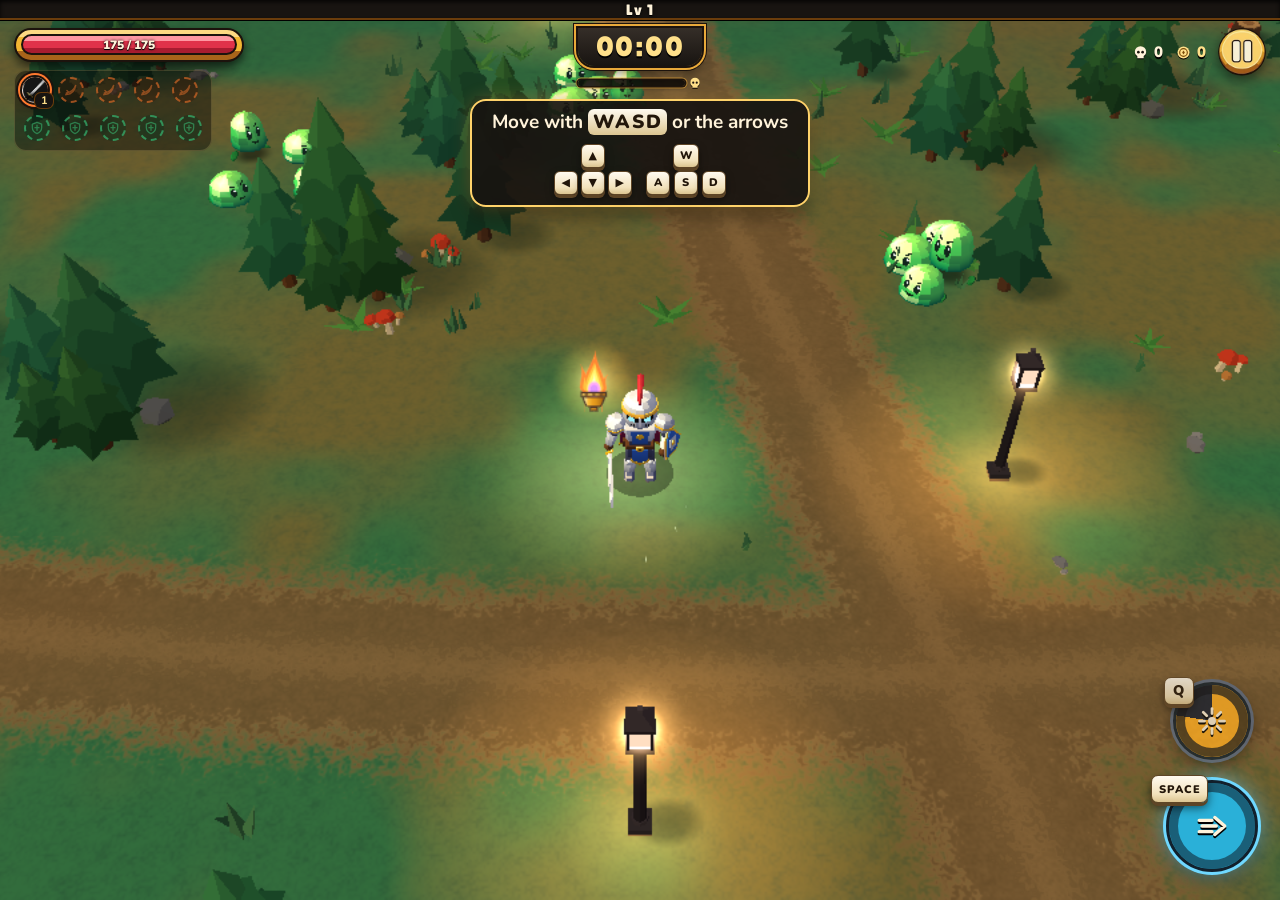
==== commit 0a0c3f74: "Deploy build Co-Authored-By: Claude Opus 5.5 <noreply@anthropic.com>" ====
--- a/index.html
+++ b/index.html
@@ -2,7 +2,7 @@
 <html lang="en" translate="no" class="notranslate">
   <head>
     <meta charset="UTF-8" />
-    <script>(function(){var e=`https://survival3d-telemetry.ardauyaroglu.workers.dev/e`,t=`mvdv3r9a`,n=window,r=document,i=location.search,a=``,o;try{var s=crypto.getRandomValues(new Uint8Array(16));for(o=0;o<16;o++)a+=(s[o]<16?`0`:``)+s[o].toString(16)}catch(e){for(a=``,o=0;o<32;o++)a+=(Math.random()*16|0).toString(16)}var c=n.__boot={sid:a,html:Math.round(performance.now())},l=/[?&]test(?:[=&]|$)/.test(i),u=l&&/[?&]telemetry=capture(?:&|$)/.test(i),d=/[?&]lang=tr(?:&|$)/.test(i);r.visibilityState===`hidden`&&(c.hidden=1);function f(){try{return!matchMedia(`(pointer: coarse)`).matches||matchMedia(`(any-pointer: fine)`).matches?`desktop`:Math.min(screen.width,screen.height)<600?`mobile`:`tablet`}catch(e){return`?`}}function p(t,r,i){if(!(c.sent||l&&!u)){c.sent=1;var o=Math.round(performance.now());i.dc=f();var s=JSON.stringify({f:1,plat:`web`,ver:`1.1.2`,tut:0,sid:a,sn:0,dn:0,dev:`?`,e:[[t,o,r,o,i]]});if(u)return(n.__beacons=n.__beacons||[]).push(s);try{navigator.sendBeacon&&navigator.sendBeacon(e,s)||fetch(e,{method:`POST`,body:s,keepalive:!0,credentials:`omit`,mode:`cors`}).catch(function(){})}catch(e){}}}function m(e){var t=e?d?`Bu tarayıcı oyun için eski`:`This browser is too old for the game`:d?`Oyun yüklenemedi`:`The game couldn't load`,n=e?d?`Tarayıcını güncelle ya da başka bir tarayıcı dene.`:`Update it, or try another browser.`:d?`Bağlantını kontrol edip yeniden dene.`:`Check your connection and try again.`;function i(){var e=r.getElementById(`boot`);e&&!c.js&&(e.innerHTML=`<div role="alert" style="position:absolute;left:50%;top:50%;transform:translate(-50%,-50%);width:min(340px,86vw);text-align:center;text-transform:none;letter-spacing:0;font:600 16px/1.45 system-ui,sans-serif;color:#f4e6c8"><b style="display:block;margin-bottom:10px;font-size:24px;line-height:1.2;color:#ffe08a">`+t+`</b>`+n+`<br><button style="margin-top:18px;padding:11px 28px;border:0;border-radius:10px;background:#f2b632;color:#2a1604;font:800 18px system-ui,sans-serif;cursor:pointer">`+(d?`Yeniden yükle`:`Reload`)+`</button></div>`,e.getElementsByTagName(`button`)[0].onclick=function(){location.reload()})}r.readyState===`loading`?r.addEventListener(`DOMContentLoaded`,i):i()}var h=0;function g(e){if(!(c.js||h)){h=1;var r=0;try{r=+(sessionStorage.getItem(`boot-retry`)===t)}catch(e){}if(p(`boot.fail`,`js`,{why:e,retry:r,online:navigator.onLine===!1?0:1}),e!==`parse`&&n.__fresh){setTimeout(function(){m(0)},4e3);return}if(e!==`parse`&&!r)try{return sessionStorage.setItem(`boot-retry`,t),location.reload()}catch(e){}m(e===`parse`)}}addEventListener(`error`,function(e){var t=e.target;if(t&&t.tagName){if((t.src||t.href||``).indexOf(`/assets/`)<0)return;t.tagName===`SCRIPT`?g(`script`):t.tagName===`LINK`&&t.rel===`stylesheet`&&g(`css`)}else!c.js&&(e.error&&e.error.name===`SyntaxError`||/SyntaxError/.test(e.message))&&String(e.filename).indexOf(`/assets/`)>=0&&g(`parse`)},!0);function _(){r.visibilityState===`hidden`&&(c.hidden=1),!(c.js||c.sent||n.__freshGoing||r.visibilityState!==`hidden`)&&(c.hid=1,p(`boot.hide`,`html`,{p:0}))}r.addEventListener(`visibilitychange`,_),addEventListener(`pagehide`,function(){c.js||c.sent||n.__freshGoing||(c.hid=1,p(`boot.hide`,`html`,{p:0}))})})();</script>
+    <script>(function(){var e=`https://survival3d-telemetry.ardauyaroglu.workers.dev/e`,t=`mvwicyqd`,n=window,r=document,i=location.search,a=``,o;try{var s=crypto.getRandomValues(new Uint8Array(16));for(o=0;o<16;o++)a+=(s[o]<16?`0`:``)+s[o].toString(16)}catch(e){for(a=``,o=0;o<32;o++)a+=(Math.random()*16|0).toString(16)}var c=n.__boot={sid:a,html:Math.round(performance.now())},l=/[?&]test(?:[=&]|$)/.test(i),u=l&&/[?&]telemetry=capture(?:&|$)/.test(i),d=/[?&]lang=tr(?:&|$)/.test(i);r.visibilityState===`hidden`&&(c.hidden=1);function f(){try{return!matchMedia(`(pointer: coarse)`).matches||matchMedia(`(any-pointer: fine)`).matches?`desktop`:Math.min(screen.width,screen.height)<600?`mobile`:`tablet`}catch(e){return`?`}}function p(t,r,i){if(!(c.sent||l&&!u)){c.sent=1;var o=Math.round(performance.now());i.dc=f();var s=JSON.stringify({f:1,plat:`web`,ver:`1.2.1`,tut:0,sid:a,sn:0,dn:0,dev:`?`,e:[[t,o,r,o,i]]});if(u)return(n.__beacons=n.__beacons||[]).push(s);try{navigator.sendBeacon&&navigator.sendBeacon(e,s)||fetch(e,{method:`POST`,body:s,keepalive:!0,credentials:`omit`,mode:`cors`}).catch(function(){})}catch(e){}}}function m(e){var t=e?d?`Bu tarayıcı oyun için eski`:`This browser is too old for the game`:d?`Oyun yüklenemedi`:`The game couldn't load`,n=e?d?`Tarayıcını güncelle ya da başka bir tarayıcı dene.`:`Update it, or try another browser.`:d?`Bağlantını kontrol edip yeniden dene.`:`Check your connection and try again.`;function i(){var e=r.getElementById(`boot`);e&&!c.js&&(e.innerHTML=`<div role="alert" style="position:absolute;left:50%;top:50%;transform:translate(-50%,-50%);width:min(340px,86vw);text-align:center;text-transform:none;letter-spacing:0;font:600 16px/1.45 system-ui,sans-serif;color:#f4e6c8"><b style="display:block;margin-bottom:10px;font-size:24px;line-height:1.2;color:#ffe08a">`+t+`</b>`+n+`<br><button style="margin-top:18px;padding:11px 28px;border:0;border-radius:10px;background:#f2b632;color:#2a1604;font:800 18px system-ui,sans-serif;cursor:pointer">`+(d?`Yeniden yükle`:`Reload`)+`</button></div>`,e.getElementsByTagName(`button`)[0].onclick=function(){location.reload()})}r.readyState===`loading`?r.addEventListener(`DOMContentLoaded`,i):i()}var h=0;function g(e){if(!(c.js||h)){h=1;var r=0;try{r=+(sessionStorage.getItem(`boot-retry`)===t)}catch(e){}if(p(`boot.fail`,`js`,{why:e,retry:r,online:navigator.onLine===!1?0:1}),e!==`parse`&&n.__fresh){setTimeout(function(){m(0)},4e3);return}if(e!==`parse`&&!r)try{return sessionStorage.setItem(`boot-retry`,t),location.reload()}catch(e){}m(e===`parse`)}}addEventListener(`error`,function(e){var t=e.target;if(t&&t.tagName){if((t.src||t.href||``).indexOf(`/assets/`)<0)return;t.tagName===`SCRIPT`?g(`script`):t.tagName===`LINK`&&t.rel===`stylesheet`&&g(`css`)}else!c.js&&(e.error&&e.error.name===`SyntaxError`||/SyntaxError/.test(e.message))&&String(e.filename).indexOf(`/assets/`)>=0&&g(`parse`)},!0);function _(){r.visibilityState===`hidden`&&(c.hidden=1),!(c.js||c.sent||n.__freshGoing||r.visibilityState!==`hidden`)&&(c.hid=1,p(`boot.hide`,`html`,{p:0}))}r.addEventListener(`visibilitychange`,_),addEventListener(`pagehide`,function(){c.js||c.sent||n.__freshGoing||(c.hid=1,p(`boot.hide`,`html`,{p:0}))})})();</script>
     <title>Torch Survivors</title>
     <meta name="viewport" content="width=device-width, initial-scale=1, maximum-scale=1, user-scalable=no, viewport-fit=cover" />
     <meta name="google" content="notranslate" />
@@ -19,12 +19,12 @@
          flicker is transform/opacity only, and off under reduced motion (the growth stays). Each piece is placed from the
          centre on its own (absolute), so nothing moves while the page streams in. -->
     <style>html,body{background:#0e0b09;margin:0}#boot{--p:0;--f:min(1,var(--p)/.9);--h:min(240px,40vh);z-index:10;color:#ffe08a;letter-spacing:.16em;text-transform:uppercase;background:#0e0b09;font:700 14px/18px system-ui,sans-serif;position:fixed;inset:0;overflow:hidden}#boot i{display:block;position:absolute}#boot svg{width:100%;height:100%;position:absolute;inset:0;overflow:visible}#boot-torch{left:calc(50% - var(--h)/4);top:calc(50% - var(--h)/2 - 24px);width:calc(var(--h)/2);height:var(--h);position:absolute}.bt-glow{--g:min(400px,72vh);left:calc(50% - var(--g)/2);top:calc(24% - var(--g)/2);width:var(--g);height:var(--g);opacity:calc(.5 + .5*var(--f));transform:scale(calc(.45 + .55*var(--f)));transition:transform .6s ease-out,opacity .6s ease-out}.bt-glow i{background:radial-gradient(closest-side,#ffa84066,#ff802826 45%,#ff782800);border-radius:50%;animation:2.3s ease-in-out infinite alternate bt-glow;inset:0}.bt-ember{background:radial-gradient(closest-side,#fff0b8,#ffb040 30%,#ff6e1e8c 62%,#ff5a1400);border-radius:50%;width:64%;height:10%;animation:1.3s ease-in-out infinite alternate bt-glow;top:34%;left:18%}.bt-flame{transform-origin:50% 95.6%;transform:scale(calc(.4 + .85*var(--f)),calc(.1 + 1.02*var(--f)));transition:transform .6s cubic-bezier(.3,1.35,.6,1);inset:0 0 55%}.bt-flame i{transform-origin:50% 95.6%;animation:1.7s ease-in-out infinite alternate bt-a;inset:0}.bt-flame .bt-m{animation:1.1s ease-in-out -.5s infinite alternate bt-b}.bt-flame .bt-c{animation-duration:.8s;animation-delay:-.3s}.bt-flame .bt-l{opacity:0;animation:1.5s ease-out infinite bt-lick}.bt-flame .bt-l+.bt-l{animation-duration:1.7s;animation-delay:-.75s}@keyframes bt-a{0%{transform:rotate(-2.5deg)scale(.97,1.04)}to{transform:rotate(2.5deg)scale(1.03,.96)}}@keyframes bt-b{0%{transform:skew(3deg)scale(.95,1.06)}to{transform:skew(-3deg)scale(1.04,.96)}}@keyframes bt-lick{0%{opacity:0;transform:translateY(8%)}20%{opacity:1}to{opacity:0;transform:translateY(-14%)scale(.55)}}@keyframes bt-glow{0%{opacity:.72;transform:scale(.97)}to{opacity:1;transform:scale(1.03)}}#boot-text{left:0;right:0;top:calc(50% + var(--h)/2 - 12px);text-align:center;white-space:nowrap;text-shadow:0 0 14px #ff963280;padding-left:.16em;position:absolute}#boot-track{left:calc(50% - min(100px,26vw));top:calc(50% + var(--h)/2 + 18px);background:#26201a;border-radius:4px;width:min(200px,52vw);height:6px;position:absolute;overflow:hidden;box-shadow:0 0 0 1px #1c130d,0 0 0 2.5px #b8831f}#boot-bar{height:100%;transform:scaleX(var(--p));transform-origin:0;background:linear-gradient(#ffe08a,#f2b632);transition:transform .25s ease-out;display:block}@media (prefers-reduced-motion:reduce){#boot i{animation:none!important}}</style>
-    <script>(()=>{let e=`mvdv3r9a`,t=location,n=t.search.slice(1).split(`&`).filter(e=>e&&e!==`v`&&!e.startsWith(`v=`)),r=new URLSearchParams(t.search).get(`v`),i=e=>{let r=e?[...n,`v=`+encodeURIComponent(e)]:n;return t.pathname+(r.length?`?`+r.join(`&`):``)+t.hash},a=e=>e===`fresh`||e.startsWith(`fresh=`);if(n.some(a)){n=n.filter(e=>!a(e));try{for(let e of Object.keys(localStorage))(e.startsWith(`survival3d.`)||e.startsWith(`s3d-`))&&localStorage.removeItem(e)}catch{}try{history.replaceState(history.state,``,i(r))}catch{}}let o=!1,s=e=>{try{return window.__freshGoing=1,o||t.replace(i(e)),o=!0}catch{return!1}},c,l=()=>c??=new Promise(e=>{let t=new AbortController,n=setTimeout(()=>t.abort(),1500),r=t=>{clearTimeout(n),t||(c=void 0),e(t)};fetch(`./version.json?t=`+Date.now(),{cache:`no-store`,signal:t.signal}).then(e=>e.ok?e.json():null).then(e=>r(e&&typeof e.build==`string`?e.build:null),()=>r(null))}),u=t=>!!t&&t!==e&&t!==r;window.__fresh=new Promise(t=>{l().then(n=>{if(!(u(n)&&s(n))){if(r!==null&&(r===e||n===e||!n))try{history.replaceState(history.state,``,i()),fetch(i(),{cache:`reload`}).catch(()=>{})}catch{}t()}})});let d=!1;addEventListener(`error`,t=>{let n=t.target;!d&&document.readyState!==`complete`&&(n instanceof HTMLScriptElement||n instanceof HTMLLinkElement)&&(n.src||n.href||``).includes(`/assets/`)&&(n instanceof HTMLLinkElement&&n.rel===`preload`&&n.as===`fetch`||(d=!0,l().then(t=>{if(u(t))return s(t);try{if(sessionStorage.getItem(`fresh-retry`)===e)return;sessionStorage.setItem(`fresh-retry`,e)}catch{return}s(Date.now().toString(36))})))},!0)})();</script>
-    <script type="module" crossorigin src="./assets/main-D-5DujFC.js"></script>
+    <script>(()=>{let e=`mvwicyqd`,t=location,n=t.search.slice(1).split(`&`).filter(e=>e&&e!==`v`&&!e.startsWith(`v=`)),r=new URLSearchParams(t.search).get(`v`),i=e=>{let r=e?[...n,`v=`+encodeURIComponent(e)]:n;return t.pathname+(r.length?`?`+r.join(`&`):``)+t.hash},a=e=>e===`fresh`||e.startsWith(`fresh=`);if(n.some(a)){n=n.filter(e=>!a(e));try{for(let e of Object.keys(localStorage))(e.startsWith(`survival3d.`)||e.startsWith(`s3d-`))&&localStorage.removeItem(e)}catch{}try{history.replaceState(history.state,``,i(r))}catch{}}let o=!1,s=e=>{try{return window.__freshGoing=1,o||t.replace(i(e)),o=!0}catch{return!1}},c,l=()=>c??=new Promise(e=>{let t=new AbortController,n=setTimeout(()=>t.abort(),1500),r=t=>{clearTimeout(n),t||(c=void 0),e(t)};fetch(`./version.json?t=`+Date.now(),{cache:`no-store`,signal:t.signal}).then(e=>e.ok?e.json():null).then(e=>r(e&&typeof e.build==`string`?e.build:null),()=>r(null))}),u=t=>!!t&&t!==e&&t!==r;window.__fresh=new Promise(t=>{l().then(n=>{if(!(u(n)&&s(n))){if(r!==null&&(r===e||n===e||!n))try{history.replaceState(history.state,``,i()),fetch(i(),{cache:`reload`}).catch(()=>{})}catch{}t()}})});let d=!1;addEventListener(`error`,t=>{let n=t.target;!d&&document.readyState!==`complete`&&(n instanceof HTMLScriptElement||n instanceof HTMLLinkElement)&&(n.src||n.href||``).includes(`/assets/`)&&(n instanceof HTMLLinkElement&&n.rel===`preload`&&n.as===`fetch`||(d=!0,l().then(t=>{if(u(t))return s(t);try{if(sessionStorage.getItem(`fresh-retry`)===e)return;sessionStorage.setItem(`fresh-retry`,e)}catch{return}s(Date.now().toString(36))})))},!0)})();</script>
+    <script type="module" crossorigin src="./assets/main-Dq4xlLi-.js"></script>
     <link rel="modulepreload" crossorigin href="./assets/creatures-Dkbrej5P.js">
-    <link rel="modulepreload" crossorigin href="./assets/style-DYWUcq5V.js">
+    <link rel="modulepreload" crossorigin href="./assets/style-CCrnWJoz.js">
     <link rel="modulepreload" crossorigin href="./assets/enemies-G7o5Qr2g.js">
-    <link rel="stylesheet" media="print" onload="this.media='all'" crossorigin href="./assets/main-DOxv7YD8.css">
+    <link rel="stylesheet" media="print" onload="this.media='all'" crossorigin href="./assets/main-M9pWAsfw.css">
     <link rel="preload" as="fetch" type="application/octet-stream" crossorigin fetchpriority="low" href="./assets/mage-UbM87goW.bin">
     <link rel="preload" as="fetch" type="application/octet-stream" crossorigin fetchpriority="low" href="./assets/shaman-fVXK2UmT.bin">
     <link rel="preload" as="fetch" type="application/octet-stream" crossorigin fetchpriority="low" href="./assets/knight-DuAJT7p4.bin">
--- a/assets/main-M9pWAsfw.css
+++ b/assets/main-M9pWAsfw.css
@@ -0,0 +1 @@
+.ptr{pointer-events:none;animation:.25s ease-out coach-fade;position:absolute;inset:0}.ptr__hand,.ptr__ring,.ptr__arrow{visibility:hidden}.ptr__hand{transform-origin:47px 10px;will-change:transform;top:0;left:0}.ptr__flip{transform-origin:47px 10px;position:absolute;inset:0}.ptr__flip--on{transform:scaleX(-1)}.ptr__ring{box-sizing:border-box;border-radius:16px;position:absolute;top:0;left:0}.ptr__ring--round{border-radius:50%}.ptr__ring:after{content:"";border-radius:inherit;box-shadow:0 0 0 3px var(--coach-edge), 0 0 20px 5px #ffd36a8c;position:absolute;inset:0}.ptr__ring--live:after{animation:1.2s ease-in-out infinite alternate coach-pulse}.ptr__arrow{width:0;height:0;position:absolute;top:0;left:0}.ptr__arrow svg{filter:drop-shadow(0 2px 3px #00000080);animation:.8s ease-in-out infinite alternate ptr-bob;position:absolute;top:-11px;left:-15px}@keyframes ptr-bob{0%{transform:translateY(-4px)}to{transform:translateY(4px)}}html[data-calm] .ptr__arrow svg{animation:none}@media (prefers-reduced-motion:reduce){.ptr__arrow svg{animation:none}}.ptr-tail:after{content:"";background:var(--coach-edge);pointer-events:none;width:18px;height:10px;position:absolute}.ptr-tail:not([data-side]):after{content:none}.ptr-tail[data-side=below]:after{bottom:calc(100% - 1px);left:var(--tail,50%);clip-path:polygon(50% 0,100% 100%,0 100%);margin-left:-9px}.ptr-tail[data-side=above]:after{top:calc(100% - 1px);left:var(--tail,50%);clip-path:polygon(0 0,100% 0,50% 100%);margin-left:-9px}.ptr-tail[data-side=right]:after{right:calc(100% - 1px);top:var(--tail,50%);clip-path:polygon(100% 0,100% 100%,0 50%);width:10px;height:18px;margin-top:-9px}.ptr-tail[data-side=left]:after{left:calc(100% - 1px);top:var(--tail,50%);clip-path:polygon(0 0,100% 50%,0 100%);width:10px;height:18px;margin-top:-9px}#ui .gguide--hand .gspot__hole:after,#ui .gguide--hand .gring--live:after{animation:none}#ui .gnew--placed{transition:transform .25s;top:0;bottom:auto;left:0}#ui .gnudge{box-sizing:border-box;white-space:normal;text-wrap:balance;width:max-content;max-width:min(360px,100vw - 24px);font-size:14px;line-height:1.3;top:0;left:0}#ui .gnudge--measure{visibility:hidden}#ui .gnudge--skins{text-align:left;pointer-events:auto;cursor:pointer;border:0;max-width:min(520px,100vw - 24px);margin:0}.gnudge__new{color:var(--gold-1)}#ui .gguide--exit .gnudge{max-width:min(300px,100vw - 196px)}#ui .lstrip__item--tut:after{animation:none}#ui .lstrip__item--tut .lribbon{top:-12px;bottom:auto}#ui .lstrip__coach{font-size:13px}@media (max-height:440px){#ui .lstrip__coach{font-size:12.5px}}#ui .coachline{font-size:clamp(12.5px,3.6vw,13.5px)}html[data-coach-focus=dash] .ult--ready{box-shadow:0 0 0 3px var(--ult-a), 0 8px 18px #0000008c}html[data-coach-focus=dash] .ult--ready .ult__flames,html[data-coach-focus=dash] .ult--ready .ult__embers,html[data-coach-focus=dash] .ult__tag{opacity:.4}@font-face{font-family:Lilita One;font-style:normal;font-display:swap;font-weight:400;src:url(./lilita-one-latin-400-normal-87r-Z-Re.woff2)format("woff2"),url(./lilita-one-latin-400-normal-DXkechA3.woff)format("woff")}@font-face{font-family:Lilita One;font-style:normal;font-display:swap;font-weight:400;src:url([data-uri])format("woff2"),url([data-uri])format("woff")}@font-face{font-family:Nunito;font-style:normal;font-display:swap;font-weight:700;src:url(./nunito-latin-700-normal-Dort48En.woff2)format("woff2"),url(./nunito-latin-700-normal-OcDqTBcA.woff)format("woff")}@font-face{font-family:Nunito;font-style:normal;font-display:swap;font-weight:700;src:url(./nunito-latin-ext-700-normal-BWeMsAzO.woff2)format("woff2"),url(./nunito-latin-ext-700-normal-D4woHhbd.woff)format("woff")}@font-face{font-family:Nunito;font-style:normal;font-display:swap;font-weight:900;src:url(./nunito-latin-900-normal-BVB1fGs6.woff2)format("woff2"),url(./nunito-latin-900-normal-CVn49sIn.woff)format("woff")}@font-face{font-family:Nunito;font-style:normal;font-display:swap;font-weight:900;src:url(./nunito-latin-ext-900-normal-Dllsvgjo.woff2)format("woff2"),url(./nunito-latin-ext-900-normal-CTBZd6bf.woff)format("woff")}@font-face{font-family:Lilita One;font-style:normal;font-weight:400;font-display:swap;src:url(./baloo-2-latin-ext-800-normal-C_Iwmf1s.woff2)format("woff2");unicode-range:U+11E-11F,U+130,U+15E-15F}:root{--ink:#fff3da;--ink-dim:#cdb99a;--page:14 11 9;--map-sky:46 27 18;--dim:8 6 5;--panel:24 20 17;--panel-2:53 46 40;--well:11 9 7;--well-2:32 28 23;--card:17 13 11;--card-2:41 33 28;--stage:30 24 20;--outline:28 19 13;--line:92 74 58;--btn-face:164 83 42;--btn-top:208 128 78;--btn-lip:78 45 28;--btn-muted-face:74 60 50;--btn-muted-top:107 89 77;--btn-muted-lip:47 37 29;--text-tint:244 220 192;--text-tint-2:224 208 186;--ink-dark:28 18 10;--reward:221 111 44;--reward-ink:255 217 176;--gold-1:#ffe08a;--gold-2:#e9a93a;--gold-3:#6b3d0c;--ember:#ff7a2f;--arcane:#d45cff;--emerald:#3fdc8a;--blood:#e0324a;--frost:#6fd8ff;--display:"Lilita One", "Nunito", system-ui, sans-serif;--body:"Nunito", system-ui, -apple-system, "Segoe UI", sans-serif;--safe-t:env(safe-area-inset-top,0px);--safe-r:env(safe-area-inset-right,0px);--safe-b:env(safe-area-inset-bottom,0px);--safe-l:env(safe-area-inset-left,0px)}html,body{background:rgb(var(--page));height:100%;color:var(--ink);font:700 15px/1.35 var(--body);font-synthesis:none;-webkit-user-select:none;user-select:none;-webkit-touch-callout:none;-webkit-tap-highlight-color:transparent;touch-action:none;margin:0;overflow:hidden}#c{touch-action:none;background:rgb(var(--page));width:100%;height:100%;display:block;position:fixed;inset:0}#ui{pointer-events:none;position:fixed;inset:0}#ui button,#ui a{pointer-events:auto;color:inherit;cursor:pointer}button{font-family:var(--body);font-weight:700}html,body,#ui,#c,html:focus,html:focus-visible,body:focus,body:focus-visible,#ui:focus,#ui:focus-visible,#c:focus,#c:focus-visible{outline:none!important}:focus:not(:focus-visible),html:not([data-kbd]) :focus-visible{outline:none}html[data-kbd] :focus-visible{outline:3px solid var(--gold-1);outline-offset:3px}html[data-kbd] [tabindex="-1"]:focus-visible{outline:none}html[data-kbd] .lstrip__item:focus-visible{outline-offset:-3px}#joy-base,#joy-knob{pointer-events:none;border-radius:50%;display:none;position:fixed;transform:translate(-50%,-50%)}#joy-base{background:radial-gradient(circle, #ffe08a14, rgb(var(--panel) / .35));border:3px solid #ffe08a73;width:124px;height:124px;box-shadow:0 0 18px #0006}#joy-knob{background:radial-gradient(circle at 35% 30%, #fff3c4, var(--gold-2) 60%, var(--gold-3));border:2px solid #3a2106;width:56px;height:56px;box-shadow:0 4px 10px #00000080}#pointer,#pointer-core,#pointer-fury,#pointer-loot,#pointer-boss{pointer-events:none;z-index:2;filter:drop-shadow(0 0 8px #a060ff)drop-shadow(0 2px #000);width:54px;height:54px;display:none;position:fixed;top:0;left:0}#pointer:before,#pointer-core:before,#pointer-fury:before,#pointer-loot:before,#pointer-boss:before{content:"";clip-path:polygon(100% 50%,18% 6%,36% 50%,18% 94%);background:linear-gradient(90deg,#6a2fd0,#e6c8ff);animation:.7s ease-in-out infinite alternate nudge;position:absolute;inset:0}#pointer span,#pointer-core span,#pointer-fury span,#pointer-loot span,#pointer-boss span{text-align:center;width:60px;font:900 12px/1 var(--body);color:#e6c8ff;text-shadow:0 1px #000,0 0 4px #000;margin:2px 0 0 -30px;position:absolute;top:100%;left:50%}#pointer-core{filter:drop-shadow(0 0 8px #ffb030)drop-shadow(0 2px #000)}#pointer-core:before{background:linear-gradient(90deg,#c8780a,#fff0b0)}#pointer-core span{color:#ffe08a}#pointer-fury{filter:drop-shadow(0 0 8px #ff4a2a)drop-shadow(0 2px #000)}#pointer-fury:before{background:linear-gradient(90deg,#b3201a,#ffc9a0)}#pointer-fury span{color:#ffb59a}#pointer-loot{filter:drop-shadow(0 0 8px var(--c,#ffd23a)) drop-shadow(0 2px 0 #000)}#pointer-loot:before{background:linear-gradient(90deg, #a87a08, var(--c,#fff6c0))}#pointer-loot span{color:#fff0a8;white-space:nowrap;width:96px;margin-left:-48px}#pointer-loot span:before{content:"";vertical-align:-1px;background:radial-gradient(circle at 35% 35%,#fff6c4,#f2b632 55%,#b06f10);border-radius:50%;width:10px;height:10px;margin-right:3px;display:inline-block;box-shadow:0 0 0 1px #6b3f08}@keyframes nudge{0%{transform:translate(-3px)}to{transform:translate(4px)}}#pointer,#pointer-core,#pointer-fury,#pointer-loot,#pointer-boss,#pointer-quest{contain:size layout style}#chest-tag{contain:layout style}html[data-lowend] #pointer,html[data-lowend] #pointer-core,html[data-lowend] #pointer-fury,html[data-lowend] #pointer-loot,html[data-lowend] #pointer-boss,html[data-lowend] #pointer-quest,html[data-lowend] #chest-tag{will-change:transform}html[data-lowend] #pointer:before,html[data-lowend] #pointer-core:before,html[data-lowend] #pointer-fury:before,html[data-lowend] #pointer-loot:before,html[data-lowend] #pointer-boss:before,html[data-lowend] #pointer-quest:after,html[data-lowend] .ult--ready,html[data-lowend] .ult--ready .ult__flames,html[data-lowend] .ult--ready .ult__flames--back,html[data-lowend] .ult__tag,html[data-lowend] .dash--ready,html[data-lowend] .hpbar--low .hpbar__fill,html[data-lowend] .bosstrack--count,html[data-lowend] .qpill--hint .qpill__body{animation:none}html[data-lowend] .ult--ready .ult__embers i{display:none}html[data-lowend] .medal--evolved:after{animation:none}html[data-lowend] .xpbar__fill,html[data-lowend] .fury__bar>span,html[data-lowend] .hpbar__shield{transition:none}html[data-lowend] .hud__low{opacity:.5;animation:none}.stat{font-variant-numeric:tabular-nums;text-shadow:0 2px #000;align-items:center;gap:5px;font-weight:900;display:inline-flex}.stat--gold{color:var(--gold-1)}.stat--score{color:rgb(var(--text-tint))}.stat svg{filter:drop-shadow(0 1px #000)}.btn{--h:54px;--face:rgb(var(--btn-face));--top:rgb(var(--btn-top));--lip:rgb(var(--btn-lip));box-sizing:border-box;min-height:var(--h);padding:5px calc(var(--h) * .5) calc(var(--h) * .07 + 5px);border-radius:calc(var(--h) * .5);text-wrap:balance;border:max(2px, calc(var(--h) * .045)) solid rgb(var(--outline));background:linear-gradient(var(--top) 0 15%, var(--face) 15% 80%, var(--lip) 80%);line-height:1.08;font:400 24px/1 var(--display);letter-spacing:.05em;text-shadow:0 2px #000000bf;filter:drop-shadow(0 6px 6px #0000008c);transition:transform 60ms,filter .12s;position:relative}.btn:hover{filter:drop-shadow(0 6px 6px #0000008c)brightness(1.12)}.btn:active{filter:drop-shadow(0 2px 3px #0009)brightness(.95);transform:translateY(3px)scale(.985)}.btn--gold{--face:#fbb42f;--top:#fdd983;--lip:#a8641a;text-shadow:0 1px #fff0beb3;color:#3a1c02!important}.btn--ad{justify-content:center;align-items:center;gap:8px;display:inline-flex}.btn:disabled{opacity:.6;cursor:default}.btn--steel{--face:#6b5646;--top:#967a63;--lip:#3a2b20}.adtag{color:#ffe9b0;font:900 11px/1 var(--body);letter-spacing:.08em;text-shadow:none;background:#281204bd;border-radius:999px;flex:none;align-items:center;gap:3px;padding:3px 7px 3px 6px;display:inline-flex}.chest__hint{margin:-4px 0 0}.btn--gold{justify-content:center;align-items:center;gap:8px;display:inline-flex}.revive__timer{width:74px;height:74px;font:400 40px/1 var(--display);color:#ffb3bb;background:rgb(var(--well) / .6);border-radius:50%;align-self:center;place-items:center;display:grid;box-shadow:0 0 0 3px #8e1526,0 0 22px #e0324a8c}.cards--all{touch-action:pan-y;scrollbar-width:thin;scrollbar-color:var(--gold-2) rgb(var(--well) / .6);max-height:46vh;padding:10px 8px 4px 2px;overflow-y:auto}.cards--all>.card{flex-shrink:0}.mock-ad{z-index:50;color:#fff;font:700 16px/1.6 var(--body);text-align:center;background:#000000eb;place-items:center;display:grid;position:fixed;inset:0}.mock-ad b{font:400 44px/1 var(--display);color:var(--gold-1);display:block}.mock-ad span{opacity:.7;text-transform:uppercase;letter-spacing:.2em;font-size:12px;display:block}.mock-ad i{background:linear-gradient(90deg, var(--gold-2), var(--gold-2)) left / 0% 100% no-repeat, #fff3;border-radius:3px;width:220px;height:6px;margin:16px auto 0;animation:1.6s linear forwards adbar;display:block}@keyframes adbar{to{background-size:100% 100%,auto}}.btn--adnone{--face:#5b6480;--top:#8d97b6;--lip:#3a4157;filter:drop-shadow(0 6px 6px #0000008c)}.btn--adnone:disabled{opacity:.9}.adlock{z-index:70;pointer-events:auto;background:rgb(var(--dim) / .6);place-content:center;justify-items:center;gap:14px;animation:.2s ease-out .15s both adlock-in;display:grid;position:fixed;inset:0}.adlock__spin{box-sizing:border-box;border:4px solid #ffe08a38;border-top-color:var(--gold-1);border-radius:50%;width:46px;height:46px;animation:.8s linear infinite adlock-spin}.adlock__text{font:400 20px/1.1 var(--display);letter-spacing:.04em;color:var(--gold-1);text-shadow:0 2px #000}@keyframes adlock-in{0%{opacity:0}}@keyframes adlock-spin{to{transform:rotate(360deg)}}@media (prefers-reduced-motion:reduce){.adlock__spin{animation-duration:2.4s}}.btn--big{--h:72px;min-width:240px;font-size:36px}.iconbtn{border:2px solid var(--gold-2);background:linear-gradient(rgb(var(--btn-face)) 0 46%, rgb(var(--btn-lip)) 46%);width:42px;height:42px;box-shadow:inset 0 0 0 2px rgb(var(--outline)), 0 0 0 2px rgb(var(--outline)), 0 4px 0 2px rgb(var(--outline));border-radius:12px;place-items:center;display:grid}.medal{--ring:var(--ember);color:#fff;background:radial-gradient(circle at 35% 28%, color-mix(in srgb, var(--ring) 70%, #fff), color-mix(in srgb, var(--ring) 55%, #000) 62%, rgb(var(--outline)));box-shadow:0 0 0 2px rgb(var(--outline)), 0 0 0 4px var(--ring), 0 0 0 6px rgb(var(--outline)), 0 4px 10px #0000008c, inset 0 2px 0 #ffffff73;border-radius:50%;flex:none;place-items:center;display:inline-grid;position:relative}.medal svg{filter:drop-shadow(0 2px #0000008c)}.medal--passive{--ring:var(--emerald)}.medal--neutral{--ring:#9aa6c4}.medal--evolved{--ring:var(--arcane)}.medal--evolved:after{content:"";pointer-events:none;background:conic-gradient(from 0deg, transparent 0 70%, #ffe08af2 82%, transparent 94%);border-radius:50%;animation:2.4s linear infinite spin;position:absolute;inset:-7px;-webkit-mask:radial-gradient(circle,#0000 62%,#000 64%);mask:radial-gradient(circle,#0000 62%,#000 64%)}.screen{pointer-events:auto;--edge:clamp(12px, 3.2vmin, 28px);padding:calc(var(--safe-t) + var(--edge)) calc(var(--safe-r) + var(--edge)) calc(var(--safe-b) + var(--edge)) calc(var(--safe-l) + var(--edge));box-sizing:border-box;touch-action:pan-y;display:flex;position:absolute;inset:0;overflow:hidden auto}.screen>*{margin:auto}.screen--dim{background:radial-gradient(ellipse at center, rgb(var(--panel) / .55), rgb(var(--dim) / .86))}.screen--menu{background:radial-gradient(ellipse at 50% 38%, rgb(var(--panel) / .1), rgb(var(--dim) / .82) 75%);overflow-x:clip}.screen--core:before{content:"";pointer-events:none;background:repeating-conic-gradient(from 0deg, rgb(var(--reward) / .16) 0 9deg, transparent 9deg 18deg);width:200vmax;height:200vmax;margin:-100vmax 0 0 -100vmax;animation:40s linear infinite spin;position:fixed;top:50%;left:50%}.menu{text-align:center;flex-direction:column;align-items:center;gap:14px;width:min(960px,100%);display:flex;position:relative}.logo{flex-direction:column;align-items:center;margin:0;display:flex}.logo__main{font:400 clamp(46px, 13vw, 84px)/.95 var(--display);letter-spacing:.02em;background:linear-gradient(#fff6c9 12%, var(--gold-1) 40%, var(--gold-2) 62%, #a35a10 88%);color:#0000;filter:drop-shadow(0 3px #3a1f04)drop-shadow(0 6px #1a0d02)drop-shadow(0 0 22px #ff8c2873);text-wrap:balance;-webkit-background-clip:text;background-clip:text;max-width:min(100%,100vw - 132px)}.logo{--logo-pad2:clamp(24px, 6.4vmin, 56px);--logo-h:clamp(64px, min((100vh - var(--logo-pad2) - 708px) * 1.0285, (100vw - 140px - var(--safe-l) - var(--safe-r)) * .5418), 230px);--logo-tuck:calc(9px + var(--logo-h) * .0277)}.logo__pic{display:contents}.logo__art{width:auto;height:var(--logo-h);aspect-ratio:860/466;margin-bottom:calc(-1 * var(--logo-tuck));pointer-events:none;-webkit-user-select:none;user-select:none;-webkit-touch-callout:none;flex:none;display:block}.logo__sr{clip-path:inset(50%);white-space:nowrap;border:0;width:1px;height:1px;margin:-1px;padding:0;position:absolute;overflow:hidden}@media (min-width:621px) and (min-height:521px) and (max-height:940px){.logo{--logo-h:clamp(64px, (81vh - var(--logo-pad2) - 357px) * 1.0285, 230px);--logo-tuck:calc(5px + var(--logo-h) * .0277)}}@media (min-width:621px) and (min-height:521px) and (max-height:620px){.logo{--logo-h:clamp(64px, (100vh - var(--logo-pad2) - 434px) * 1.0285, 230px);--logo-tuck:calc(3px + var(--logo-h) * .0277)}}@media (max-height:520px){.logo{--logo-h:64px;--logo-tuck:calc(3px + var(--logo-h) * .0277)}}@media (max-height:520px) and (min-width:460px) and (orientation:landscape){.logo{--logo-h:clamp(64px, (100vh - var(--logo-pad2) - 201px) * 1.0285, 150px)}}@media (orientation:portrait) and (max-width:480px){.logo{--logo-h:clamp(64px, min((100vw - 91px - var(--safe-l) - var(--safe-r)) * .5418, 81vh - var(--logo-pad2) - 427px), 157px);--logo-tuck:0px}.logo__art{transform:translateX(min(0px, 50vw - (var(--safe-l) + var(--safe-r)) / 2 - 70px - var(--logo-h) * .923))}}@media (orientation:portrait) and (max-width:480px) and (max-height:700px){.logo{--logo-h:clamp(64px, min((100vw - 91px - var(--safe-l) - var(--safe-r)) * .5418, 84vh - var(--logo-pad2) - 415px), 157px)}}@media (orientation:portrait) and (max-width:480px) and (max-height:600px){.logo{--logo-h:64px}}.menu__meta{background:rgb(var(--panel) / .78);box-shadow:0 0 0 2px var(--gold-3), inset 0 0 0 1px #ffe08a40;border-radius:999px;gap:20px;padding:6px 16px;display:flex}.heroes{--per:2.2;--rail-gap:14px;width:min(100%, calc(var(--per) * 230px));min-width:0;max-width:100%;position:relative}@media (min-width:720px){.heroes{--per:3.2}}@media (min-width:1000px){.heroes{--per:4}}.heroes__stage{display:flow-root;position:relative}.heroes__clip{pointer-events:none;-webkit-mask-image:linear-gradient(90deg, transparent, #000 var(--rail-gap), #000 calc(100% - var(--rail-gap)), transparent);-webkit-mask-image:linear-gradient(90deg, transparent, #000 var(--rail-gap), #000 calc(100% - var(--rail-gap)), transparent);mask-image:linear-gradient(90deg, transparent, #000 var(--rail-gap), #000 calc(100% - var(--rail-gap)), transparent);margin:-48px 0 -52px;padding:48px 0 52px;overflow-x:clip}.menu__heroes{gap:var(--rail-gap);padding:8px var(--rail-gap);touch-action:pan-y;will-change:transform;display:flex;position:relative}.menu__heroes .hero-card{pointer-events:auto;flex:0 0 calc((100% - var(--rail-gap) * (var(--per) - 1)) / var(--per))}.menu__heroes[data-grab] .hero-card{cursor:grab}.menu__heroes[data-turning] .hero-card{cursor:grabbing}.heroes__arrow{z-index:3;border:2px solid rgb(var(--outline));width:44px;height:44px;font:900 30px/1 var(--body);background:linear-gradient(180deg, var(--gold-1), var(--gold-2));box-shadow:0 0 0 2px var(--gold-3), 0 4px 10px #0009;pointer-events:auto;border-radius:50%;margin-top:-22px;padding:0 0 3px;transition:opacity .18s,visibility .18s;position:absolute;top:50%;color:rgb(var(--ink-dark))!important}.heroes__arrow--left{left:-2px}.heroes__arrow--right{right:-2px}.heroes__arrow:active{transform:scale(.92)}.heroes__arrow[data-off],.heroes[data-static] .heroes__arrow{opacity:0;visibility:hidden}.heroes__dots{z-index:2;justify-content:center;height:14px;margin-top:2px;display:flex;position:relative}.heroes[data-static] .heroes__dots{display:none}.heroes__dot{cursor:pointer;background:0 0;border:0;width:34px;height:14px;padding:0;position:relative}.heroes__dot:before{content:"";position:absolute;inset:-11px 0}.heroes__dot:after{content:"";background:rgb(var(--text-tint-2) / .42);width:8px;height:8px;box-shadow:0 0 0 1.5px rgb(var(--outline));border-radius:999px;margin-left:-4px;transition:width .2s,margin .2s,background-color .2s;position:absolute;top:3px;left:50%}.heroes__dot[data-on]:after{background:var(--gold-1);width:20px;box-shadow:0 0 0 1.5px rgb(var(--outline)), 0 0 8px #ffc85a80;margin-left:-10px}@media (prefers-reduced-motion:reduce){.heroes__arrow,.heroes__dot:after{transition:none}}.hero-card__portrait{width:100%;height:clamp(84px,22vh,190px)}@media (max-height:520px){.hero-card{flex-direction:row;align-items:stretch}.hero-card__portrait{flex:none;width:78px;height:auto;min-height:92px}.hero-card__plate{flex:1;align-content:center}}.hero-card__plate{background:linear-gradient(180deg, rgb(var(--stage) / 0), rgb(var(--stage) / .92) 38%);justify-items:center;gap:4px;width:100%;padding:18px 8px 10px;display:grid}.hero-card__name{font:400 24px/1 var(--display);color:var(--gold-1);text-shadow:0 2px #000}.hero-card__desc{color:var(--ink-dim);padding-inline:6px;font-size:12px;line-height:1.2}.hud{font-variant-numeric:tabular-nums;position:absolute;inset:0}.hud-warm{z-index:-1;opacity:.01;will-change:opacity;pointer-events:none;position:fixed;inset:0}.hud-warm *{pointer-events:none!important}.hud .hpbar,.hud .build,.hud .hud__clock,.hud .hud__right>*,.hud .bossbar{transition:opacity .25s ease-out}.hud:not(.hud--cine) [data-under]{opacity:.3}.xpbar{top:var(--safe-t);left:var(--safe-l);right:var(--safe-r);background:rgb(var(--panel));height:18px;box-shadow:inset 0 2px 4px #000c, 0 2px 0 var(--gold-3), 0 3px 0 #000;position:absolute}.xpbar__fill{background:linear-gradient(90deg, #3aa8ff, var(--frost) 40%, var(--arcane));height:100%;transition:width .15s linear;box-shadow:inset 0 2px #ffffff80,0 0 12px #6fd8ffb3}.xpbar__level{font:400 15px/1 var(--display);letter-spacing:.08em;text-shadow:0 1px #000,0 0 4px #000;place-items:center;display:grid;position:absolute;inset:0}.hud__row{top:calc(var(--safe-t) + 28px);left:calc(var(--safe-l) + 10px);right:calc(var(--safe-r) + 10px);grid-template-columns:1fr auto 1fr;align-items:start;gap:8px;display:grid;position:absolute}.hud__left{flex-direction:column;gap:8px;min-width:0;display:flex}.hpbar{box-sizing:border-box;border:2px solid rgb(var(--outline));filter:drop-shadow(0 4px 5px #0009);background:linear-gradient(#fdd983 0 24%,#f2b632 24% 70%,#a8641a 70%);border-radius:999px;width:min(230px,100%);height:34px;position:relative}.hpbar__track{box-sizing:border-box;border:2px solid rgb(var(--outline));background:#24070d;border-radius:999px;position:absolute;inset:4px 5px 5px;overflow:hidden}.hpbar__fill{background:linear-gradient(#ff97a2 0 28%, var(--blood) 28% 72%, #a81c30 72%);transform-origin:0;height:100%;transition:transform .12s linear}.hpbar--hit{animation:.3s ease-out jolt}.hpbar--low .hpbar__fill{animation:.45s ease-in-out infinite alternate pulse}.hpbar__text{text-shadow:0 1px #000,0 0 3px #000;z-index:1;place-items:center;font-size:12px;font-weight:900;display:grid;position:absolute;inset:0}.hud__owned{flex-wrap:wrap;gap:9px 8px;max-width:250px;padding-left:4px;display:flex}.slot{background:0 0;border:0;border-radius:50%;padding:0;display:inline-flex;position:relative}.slot--selected{outline:3px solid var(--gold-1);outline-offset:4px}.slot b{background:rgb(var(--panel));min-width:15px;color:var(--gold-1);text-align:center;box-shadow:0 0 0 1px var(--gold-3);border-radius:6px;padding:0 2px;font-size:11px;position:absolute;bottom:-6px;right:-6px}.slot b.slot__night{color:#f3c9ff;box-shadow:0 0 0 1px var(--arcane)}.plaque{font:400 28px/1 var(--display);letter-spacing:.06em;color:var(--gold-1);text-shadow:0 2px #000;background:linear-gradient(rgb(var(--panel-2)), rgb(var(--panel)));box-shadow:0 0 0 2px rgb(var(--outline)), 0 0 0 4px var(--gold-2), 0 0 0 5px rgb(var(--outline)), 0 6px 12px #00000080;border-radius:0 0 16px 16px;margin-top:0;padding:4px 18px 6px}.hud__clock{--bt-gap:9px;--bt-h:16px;--bt-w:124px;flex-direction:column;align-items:center;display:flex}.bosstrack{box-sizing:border-box;height:var(--bt-h);margin-top:var(--bt-gap);justify-content:center;align-items:center;gap:3px;display:flex}.bosstrack:not(.bosstrack--count){width:var(--bt-w);color:var(--gold-1)}.bosstrack>svg{filter:drop-shadow(0 1px #000);flex:none}.bosstrack__rail{background:rgb(var(--well) / .88);height:6px;box-shadow:0 0 0 1.5px rgb(var(--outline)), 0 0 0 2.5px #e9a93a99, 0 2px 4px #00000080;border-radius:999px;flex:1;overflow:hidden}.bosstrack__fill{transform-origin:0;background:linear-gradient(#fff0b8 0 30%, var(--gold-2) 30% 72%, #b06a18 72%);height:100%;display:block}.bosstrack--count{white-space:nowrap;font:400 13px/1 var(--display);letter-spacing:.08em;color:#ffe4de;text-shadow:0 1px #000;background:linear-gradient(#5c101e,#2a0610);border-radius:999px;gap:4px;padding:0 8px 0 7px;animation:1s ease-in-out infinite alternate npill-beat;box-shadow:0 0 0 1.5px #0b0616,0 0 0 3px #e0324a,0 0 14px #ff3c4680}.hud__right{flex-wrap:wrap;justify-content:flex-end;align-items:center;gap:6px 12px;display:flex}.hud__hurt{box-shadow:inset 0 0 calc(36px + 54px * var(--k,1)) calc(10px + 24px * var(--k,1)) rgba(224, 50, 74, calc(.6 * var(--k,1)));animation:.38s ease-out forwards fade;position:absolute;inset:0}.hud__low{pointer-events:none;animation:1s ease-in-out infinite alternate low-pulse;position:absolute;inset:0;box-shadow:inset 0 0 110px 36px #e0324a8c}@keyframes low-pulse{0%{opacity:.25}to{opacity:1}}@media (prefers-reduced-motion:reduce){.hud__low{opacity:.5;animation:none}}.hud--calm .hud__low{animation-duration:2s}.hud__boss{padding:10px calc(var(--safe-r) + 10px) 10px calc(var(--safe-l) + 10px);font:400 clamp(22px, 6vw, 34px)/1 var(--display);letter-spacing:.06em;color:#fff;text-shadow:0 3px #000;background:linear-gradient(90deg,#0000,#a01024eb 22%,#e0324af2 50%,#a01024eb 78%,#0000);justify-content:center;align-items:center;gap:10px;animation:2.8s ease-in-out forwards banner;display:flex;position:absolute;top:24%;left:0;right:0}.dash{--cd:360deg;right:calc(var(--safe-r) + 22px);bottom:calc(var(--safe-b) + 28px);color:#e9fbff;background:conic-gradient(from 0deg, #2ab0d8 var(--cd), #1b2230 0), #1b2230;opacity:.78;border:3px solid #12202c;border-radius:50%;place-items:center;width:92px;height:92px;display:grid;position:absolute;box-shadow:0 0 0 3px #5b6a80,0 8px 18px #0000008c,inset 0 0 0 9px #0a101ab8}.dash svg{filter:drop-shadow(0 2px #000)}.dash--ready{opacity:1;box-shadow:0 0 0 3px var(--frost), 0 0 24px #6fd8ffbf, 0 8px 18px #0000008c, inset 0 0 0 9px #0a101a80;animation:1.1s ease-in-out infinite alternate ready}.dash:active{transform:scale(.93)}.dash{isolation:isolate}.dash__key{z-index:4;box-sizing:border-box;min-width:30px;height:28px;font:900 14px/1 var(--body);letter-spacing:.03em;color:#22160a;pointer-events:none;background:linear-gradient(#fffaf0 0%,#f2e2bc 70%,#dcc591 100%);border:1px solid #5e4526;border-radius:7px;place-items:center;padding:0 7px;display:grid;position:absolute;top:-8px;left:-12px;box-shadow:0 3px #5e4526,0 5px 10px #0000008c}.dash:not(.ult) .dash__key{letter-spacing:.08em;font-size:11px;left:-18px}.panel{box-sizing:border-box;text-align:center;--fw:clamp(34px, 7.5vw, 42px);width:min(620px,100%);padding:calc(var(--fw) * .45 + 16px) calc(var(--fw) * .45 + 14px) calc(var(--fw) * .45 + 14px);border:0 solid #0000;border-image:url(./panel-CJmFCypq.webp) 20% fill / var(--fw) round;filter:drop-shadow(0 22px 34px #000000b3);flex-direction:column;gap:12px;animation:.22s cubic-bezier(.2,1.4,.4,1) both pop;display:flex;position:relative}.panel--narrow{width:min(370px,100%)}.panel--core{filter:drop-shadow(0 0 34px rgb(var(--reward) / .75)) drop-shadow(0 22px 34px #000000b3)}.panel--defeat{filter:drop-shadow(0 0 30px #e0324a73)drop-shadow(0 22px 34px #000000b3)}.panel__title{font:400 clamp(30px, 8vw, 44px)/1 var(--display);color:var(--gold-1);text-shadow:0 3px #3a1f04,0 0 18px #ffaa3c8c;margin:0}.panel--core .panel__title{color:rgb(var(--reward-ink));text-shadow:0 3px 0 rgb(var(--dim)), 0 0 20px rgb(var(--reward) / .9)}.panel--defeat .panel__title{color:#ff8a96;text-shadow:0 3px #3a060e}.panel__hint{color:var(--ink-dim);margin:-6px 0 2px;font-size:13px}.bootfail{gap:14px}.bootfail__text{color:var(--ink);text-wrap:pretty;margin:0;font-size:15px;line-height:1.45}.bootfail .btn{--h:50px;align-self:center;font-size:21px}.tabcard .panel__title{text-wrap:balance;font-size:clamp(25px,6.6vw,36px);line-height:1.14}.tabcard .btn:disabled{filter:saturate(.4)brightness(.85);cursor:default}.savechip{box-sizing:border-box;pointer-events:auto;text-align:left;max-width:100%;min-height:36px;font:800 13px/1.12 var(--body);color:var(--ink);background:rgb(var(--panel) / .94);box-shadow:0 0 0 2px rgb(var(--outline)), 0 0 0 3.5px #ff7a2fcc, 0 6px 14px #00000080;border-radius:999px;place-self:center;align-items:center;gap:8px;margin-top:2px;padding:3px 4px 3px 6px;display:inline-flex;position:relative}.savechip__mark{width:20px;height:20px;font:900 13px/1 var(--body);color:rgb(var(--ink-dark));background:var(--ember);box-shadow:0 0 0 1.5px rgb(var(--outline));border-radius:50%;flex:none;place-items:center;display:grid}.savechip__text{text-wrap:balance;min-width:0}.savechip__btn{white-space:nowrap;border:2px solid rgb(var(--outline));min-height:28px;font:400 15px/1 var(--display);letter-spacing:.02em;cursor:pointer;background:linear-gradient(#fdd983 0 30%,#fbb42f 30% 78%,#c9811f 78%);border-radius:999px;flex:none;padding:3px 12px 4px;color:#3a1c02!important}.savechip__btn:active{transform:translateY(1px)}.cards{flex-direction:column;gap:12px;display:flex}.card{--tone:var(--ember);text-align:left;--frame:sepia(1) saturate(2.4) hue-rotate(-18deg) brightness(1.05);isolation:isolate;filter:drop-shadow(0 6px 8px #0000008c);background:0 0;border:0;align-items:center;gap:16px;min-height:92px;padding:16px 22px;transition:transform .1s,filter .1s;animation:.3s cubic-bezier(.2,1.3,.4,1) both rise;display:flex;position:relative}.card:before{content:"";z-index:-1;filter:var(--frame);border:0 solid #0000;border-image:url(./card-BnKut0Wu.webp) 17% fill/22px round;position:absolute;inset:0}.card--passive{--tone:var(--emerald);--frame:sepia(1) saturate(2.2) hue-rotate(75deg)}.card--neutral{--tone:#9aa6c4;--frame:none}.card--evolved{--tone:var(--arcane);--frame:sepia(1) saturate(3.2) hue-rotate(228deg) brightness(1.1)}.card:hover{filter:drop-shadow(0 8px 10px #0000008c)brightness(1.15);transform:translateY(-2px)}.card:active{filter:drop-shadow(0 2px 3px #0009);transform:translateY(3px)scale(.99)}.card__body{flex-direction:column;flex:1;gap:2px;min-width:0;display:flex}.card__from{color:var(--ink-dim);text-transform:uppercase;letter-spacing:.08em;font-size:11px}.card__name{font:400 24px/1.05 var(--display);color:#fff;text-shadow:0 2px #000}.card--evolved .card__name{color:#f3c9ff}.card__desc{color:#ffe9b8;font-size:13.5px;line-height:1.25}.card__tag{background:rgb(var(--well));color:var(--tone);box-shadow:0 0 0 1px var(--tone);white-space:nowrap;border-radius:999px;align-self:flex-start;padding:2px 8px;font-size:11px;font-style:normal;font-weight:900}.card__tag--new{background:var(--tone);color:rgb(var(--ink-dark))}.card__pips{gap:4px;margin:2px 0 1px;display:inline-flex}.card__pips i{background:#241536;border-radius:50%;width:8px;height:8px;box-shadow:inset 0 0 0 1.5px #6a4a92}.card__pips i.on{background:radial-gradient(circle at 35% 35%,#fff0ff,#d45cff 60%,#8a2ad0);box-shadow:0 0 5px #d45cffb3}.card__pips i.card__pip--new{animation:.5s cubic-bezier(.2,1.6,.4,1) .35s both npill-dot}@media (prefers-reduced-motion:reduce){.card__pips i.card__pip--new{animation:none}}html[data-calm] .card__pips i.card__pip--new{animation:none}.hud__build .build{background:rgb(var(--well) / .45);gap:8px;width:max-content;max-width:100%;margin:0;padding:6px 8px 8px}.hud__build .build__label{display:none}.hud__build .build__row{gap:8px;min-height:0}.build{background:rgb(var(--well) / .55);border-radius:12px;flex-direction:column;gap:10px;margin-top:4px;padding:10px 12px 12px;display:flex;box-shadow:inset 0 0 0 1px #ffe08a2e}.build__row{flex-wrap:wrap;align-items:center;gap:9px;min-height:34px;display:flex}.build__label{text-align:left;width:92px;color:var(--ink-dim);text-transform:uppercase;letter-spacing:.08em;font-size:11.5px;font-weight:900}.build__row{--kind:var(--ember)}.build__row--passive{--kind:var(--emerald)}.build__empty{border:2px dashed color-mix(in srgb, var(--kind) 55%, transparent);background:color-mix(in srgb, var(--kind) 10%, #00000059);width:28px;height:28px;color:color-mix(in srgb, var(--kind) 45%, transparent);border-radius:50%;place-items:center;display:grid}.results{grid-template-columns:1fr 1fr;gap:10px;margin:2px 0 4px;display:grid}.results>div{background:rgb(var(--panel));box-shadow:0 0 0 2px rgb(var(--line)), inset 0 2px 6px #0009;border-radius:12px;padding:10px 8px}.results dt{color:var(--ink-dim);text-transform:uppercase;letter-spacing:.1em;font-size:11.5px}.results dd{font:400 28px/1 var(--display);margin:2px 0 0}.results__gold dd{color:var(--gold-1)}.results__best{font:400 22px/1 var(--display);color:var(--gold-1);text-shadow:0 0 14px #ffbe50cc;margin:0;animation:.6s ease-in-out infinite alternate pulse}@keyframes jolt{0%{transform:translate(0)}20%{transform:translate(-5px,2px)}45%{transform:translate(4px,-2px)}70%{transform:translate(-2px,1px)}to{transform:translate(0)}}@keyframes spin{to{transform:rotate(360deg)}}@keyframes fade{0%{opacity:1}to{opacity:0}}@keyframes pulse{0%{filter:brightness()}to{filter:brightness(1.6)}}@keyframes ready{0%{filter:brightness()}to{filter:brightness(1.25)}}@keyframes pop{0%{opacity:0;transform:scale(.86)}to{opacity:1;transform:none}}@keyframes rise{0%{opacity:0;transform:translateY(18px)scale(.96)}to{opacity:1;transform:none}}@keyframes banner{0%{opacity:0;transform:scaleX(.4)}12%{opacity:1;transform:none}80%{opacity:1}to{opacity:0}}@media (max-height:540px){.panel{--fw:30px;padding:calc(var(--fw) * .45 + 8px) calc(var(--fw) * .45 + 6px) calc(var(--fw) * .45 + 4px);gap:8px;width:min(760px,100%)}.panel--narrow{width:min(420px,100%)}.panel__title{font-size:28px}.cards{flex-direction:row}.card{text-align:center;flex-direction:column;flex:1;gap:8px;min-height:0;padding:12px 8px 10px}.card__body{align-items:center}.card__name{font-size:20px}.card__tag{position:absolute;top:6px;right:6px}.results{grid-template-columns:repeat(4,1fr)}.menu{gap:8px}.logo__main{font-size:44px}.hero-card .medal{width:40px!important;height:40px!important}.hero-card__name{font-size:20px}.btn--big{min-height:52px;font-size:28px}.dash{width:78px;height:78px;bottom:calc(var(--safe-b) + 18px)}}@media (max-width:420px){.hud__row{grid-template-columns:auto minmax(0,1fr) auto}.hud__row>.hud__mid{justify-self:center;gap:8px}.hud__clock>.plaque{border-radius:12px;margin-top:0;padding:3px 12px 5px;font-size:21px}.hud__clock{--bt-gap:8px;--bt-h:14px;--bt-w:88px}.bosstrack--count{font-size:12px}.hud__slot .npill{height:22px;padding:0 9px 0 10px;font-size:13px}.hud__build{width:160px;overflow:visible}.hud__right{flex-flow:column;align-items:flex-end;gap:6px}.hud__right .iconbtn{order:-1}.btn:where(:not(.btn--big)){font-size:21px}.hpbar{width:160px}}@media (prefers-reduced-motion:reduce){.hud__hurt,.hpbar--low .hpbar__fill,.medal--evolved:after,.screen--core:before,.dash--ready,.results__best{animation:none}.hud__hurt{opacity:0}}.bossbar{left:50%;top:calc(var(--safe-t) + 86px);pointer-events:none;justify-items:center;gap:4px;width:min(560px,42vw);display:grid;position:absolute;transform:translate(-50%)}.bossbar__name{font-family:var(--display);letter-spacing:.04em;color:#b8fff0;text-shadow:0 2px #06120f,0 0 14px #5affd28c;align-items:center;gap:6px;font-size:22px;font-weight:400;display:inline-flex}.bossbar__track{background:#060a0ed1;border:2px solid #1f5a52;border-radius:9px;width:100%;height:16px;overflow:hidden;box-shadow:0 0 0 2px #06120f,0 0 18px #5affd240}.bossbar__track--enraged{border-color:#8a2a3a;box-shadow:0 0 0 2px #14060a,0 0 18px #ff505a66}.bossbar__fill{transform-origin:0;background:linear-gradient(#8dffe6,#2fbf9f 55%,#14806c);height:100%;transition:transform .18s ease-out}.bossbar__track--enraged .bossbar__fill{background:linear-gradient(#ff9a8a,#e0344a 55%,#8a1428)}.danger{pointer-events:none;place-items:end center;padding-bottom:24vh;animation:.35s ease-in-out infinite alternate danger-pulse;display:grid;position:absolute;inset:0;box-shadow:inset 0 0 120px 30px #ff281e73}.danger__text{font-family:var(--display);color:#fff0e8;text-shadow:0 3px #4a0808,0 0 22px #ff3c28e6;letter-spacing:.06em;font-size:clamp(30px,6vw,54px);font-weight:400}@keyframes danger-pulse{0%{opacity:.55}to{opacity:1}}@media (max-height:520px){.bossbar{top:calc(var(--safe-t) + 58px)}.bossbar__name{font-size:17px}}.hud--boss .hud__build{display:none}.hud--boss .bossbar{width:min(560px,60vw)}@media (max-width:640px){.hud--boss .bossbar{top:calc(var(--safe-t) + 104px);width:min(86vw, calc(100vw - var(--safe-l) - var(--safe-r) - 24px))}}.fury{left:50%;bottom:calc(var(--safe-b) + 18vh);pointer-events:none;justify-items:center;gap:4px;display:grid;position:absolute;transform:translate(-50%)}.fury__label{font-family:var(--display);letter-spacing:.1em;color:#ffd9b0;text-shadow:0 2px #4a0a06,0 0 16px #ff5a28e6;font-size:26px;font-weight:400;animation:.4s ease-in-out infinite alternate danger-pulse}.fury__bar{background:#0a0404cc;border:2px solid #7a1c12;border-radius:5px;width:150px;height:8px;overflow:hidden}.fury__bar>span{background:linear-gradient(90deg,#ff4a2a,#ffc23a);height:100%;transition:width .1s linear;display:block}.hero-card--locked .hero-card__plate{opacity:.7}.hero-card__portrait{justify-content:center;align-items:flex-end;display:flex}.hero-card--locked .hero-card__portrait{container-type:inline-size}.hero-card .unlock{--h:26px;letter-spacing:.03em;white-space:nowrap;flex-direction:column;justify-content:center;align-items:center;gap:1px;min-width:0;max-width:calc(100% - 8px);margin-bottom:4px;padding:2px 9px 6px;font-size:13px;display:inline-flex}.hero-card .unlock:before{content:"";position:absolute;inset:-9px -4px}.unlock__price{align-items:center;gap:3px;display:inline-flex}.unlock__act{font:900 11.5px/1 var(--body);letter-spacing:.02em;text-shadow:none}.btn--gold.unlock .unlock__price svg{color:#fff3c4}.unlock--short{--face:rgb(var(--btn-muted-face));--top:rgb(var(--btn-muted-top));--lip:rgb(var(--btn-muted-lip));color:var(--gold-1)!important}.unlock--short .unlock__act{color:#ffb4a0}.hero-card .unlock--short:hover,.hero-card .unlock--short:active{filter:drop-shadow(0 6px 6px #0000008c);transform:none}@container (width>=160px){.hero-card .unlock{flex-direction:row;gap:7px;padding-inline:12px;font-size:14px}.unlock__act{font-size:12px}}.hero-card--next:before{content:"";pointer-events:none;opacity:.35;border-radius:15px;animation:2.6s ease-in-out infinite alternate hero-next;position:absolute;inset:0;box-shadow:0 0 14px 3px #ffc86480}@keyframes hero-next{to{opacity:.9}}@media (prefers-reduced-motion:reduce){.hero-card--next:before{opacity:.7;animation:none}}.ult{--ult-a:#ffd36a;--ult-b:#ff6a1e;--ult-glow:#ff8228d9;bottom:calc(var(--safe-b) + 140px);width:78px;height:78px;right:calc(var(--safe-r) + 29px);color:#fff3d6;background:conic-gradient(from 0deg, var(--ult-b) var(--cd), #1b2230 0), #1b2230}.ult--knight{--ult-a:#fff4c8;--ult-b:#ffae22;--ult-glow:#ffc446e6}.ult--mage{--ult-a:#ffd36a;--ult-b:#ff4816;--ult-glow:#ff601ee6}.ult--ninja{--ult-a:#ecd6ff;--ult-b:#9446ff;--ult-glow:#a05affe6}.ult--shaman{--ult-a:#d2fff6;--ult-b:#19c9c0;--ult-glow:#28dcd2e6}.ult svg{z-index:2;position:relative}.ult--ready{opacity:1;color:#fff;background:radial-gradient(circle at 50% 42%, var(--ult-a), var(--ult-b) 58%, #3a1606 100%);box-shadow:0 0 0 3px var(--ult-a), 0 0 30px var(--ult-glow), 0 0 60px var(--ult-glow), 0 8px 18px #0000008c;animation:.9s ease-in-out infinite alternate ult-breathe}.ult--ready svg{filter:drop-shadow(0 0 6px #fff)drop-shadow(0 2px #0009)}.ult--active{opacity:1;box-shadow:0 0 0 3px #fff0b0,0 0 34px #ffd25a,inset 0 0 0 8px #3c180680}.ult__flames{pointer-events:none;opacity:0;z-index:1;background:conic-gradient(from 0deg, transparent 0 6%, var(--ult-b) 10%, var(--ult-a) 13%, transparent 19% 27%, var(--ult-b) 31%, var(--ult-a) 35%, transparent 41% 52%, var(--ult-b) 57%, var(--ult-a) 60%, transparent 66% 76%, var(--ult-b) 81%, var(--ult-a) 85%, transparent 91%);filter:blur(2.5px)saturate(1.3);border-radius:50%;transition:opacity .25s;position:absolute;inset:-17px;-webkit-mask:radial-gradient(circle,#0000 50%,#000 57% 66%,#0000 76%);mask:radial-gradient(circle,#0000 50%,#000 57% 66%,#0000 76%)}.ult__flames--back{filter:blur(5px);inset:-24px}.ult--ready .ult__flames{opacity:1;animation:1.5s linear infinite ult-spin}.ult--ready .ult__flames--back{opacity:.75;animation:2.3s linear infinite reverse ult-spin,.18s steps(2,end) infinite ult-flicker}.ult__embers{pointer-events:none;z-index:1;position:absolute;inset:0}.ult__embers i{opacity:0;background:radial-gradient(circle, #fff 0, var(--ult-a) 35%, var(--ult-b) 70%, transparent 72%);border-radius:50%;width:6px;height:6px;margin-left:-3px;position:absolute;bottom:30%;left:50%}.ult--ready .ult__embers i{animation:1.3s ease-out infinite ult-ember}.ult--ready .ult__embers i:first-child{--dx:-26px;animation-delay:0s}.ult--ready .ult__embers i:nth-child(2){--dx:22px;animation-delay:.22s}.ult--ready .ult__embers i:nth-child(3){--dx:-10px;animation-delay:.45s}.ult--ready .ult__embers i:nth-child(4){--dx:30px;animation-delay:.66s}.ult--ready .ult__embers i:nth-child(5){--dx:-32px;animation-delay:.87s}.ult--ready .ult__embers i:nth-child(6){--dx:8px;animation-delay:1.08s}.ult__burst{pointer-events:none;z-index:3;border:4px solid var(--ult-a);box-shadow:0 0 22px var(--ult-glow), inset 0 0 14px var(--ult-glow);border-radius:50%;animation:.75s ease-out forwards ult-burst;position:absolute;inset:-6px}.ult__tag{z-index:3;white-space:nowrap;font:400 15px/1 var(--display);letter-spacing:.04em;color:#2a1204;background:linear-gradient(180deg, var(--ult-a), var(--ult-b));box-shadow:0 0 14px var(--ult-glow), 0 3px 0 #00000073;pointer-events:none;border-radius:10px;padding:3px 9px;animation:.55s ease-in-out infinite alternate ult-tag;position:absolute;bottom:calc(100% + 14px);left:50%}@keyframes ult-spin{to{transform:rotate(360deg)}}@keyframes ult-flicker{50%{opacity:.5}}@keyframes ult-breathe{0%{filter:brightness();transform:scale(1)}to{filter:brightness(1.18);transform:scale(1.07)}}@keyframes ult-ember{0%{opacity:0;transform:translate(0)scale(1)}15%{opacity:1}to{opacity:0;transform:translate(var(--dx,0), -58px) scale(.4)}}@keyframes ult-burst{0%{opacity:1;transform:scale(.9)}to{opacity:0;transform:scale(2.1)}}@keyframes ult-tag{0%{transform:translate(-50%)}to{transform:translate(-50%,-5px)}}@media (prefers-reduced-motion:reduce){.ult--ready,.ult--ready .ult__flames,.ult--ready .ult__flames--back,.ult__tag{animation:none}.ult--ready .ult__embers i,.ult__burst{display:none}}.hud__boss--treasure,.hud__boss--loot{background:linear-gradient(90deg,#0000,#96690ae0 18% 82%,#0000)}.hud__mid{flex-direction:column;align-items:center;gap:10px;min-width:0;display:flex}.hud__slot{pointer-events:none;justify-content:center;display:flex}.hud__slot:empty,.hud--boss .hud__slot{display:none}.npill{box-sizing:border-box;height:24px;font:400 14px/1 var(--display);letter-spacing:.08em;color:#f0dcff;text-shadow:0 1px #000;white-space:nowrap;background:linear-gradient(#2e1754,#150a28);border-radius:999px;align-items:center;gap:7px;padding:0 10px 0 11px;display:inline-flex;box-shadow:0 0 0 1.5px #0b0616,0 0 0 3px #7c40c4,0 0 14px #aa5aff73,0 4px 8px #00000080}.npill__dots{gap:4px;display:inline-flex}.npill__dots i{background:#241536;border-radius:50%;width:7px;height:7px;box-shadow:inset 0 0 0 1.5px #6a4a92}.npill__dots i.on{background:radial-gradient(circle at 35% 35%,#fff0ff,#d45cff 60%,#8a2ad0);animation:.5s cubic-bezier(.2,1.6,.4,1) both npill-dot;box-shadow:0 0 6px 1px #d45cffd9}@keyframes npill-dot{0%{opacity:.2;transform:scale(2.2)}to{opacity:1;transform:none}}@keyframes npill-beat{0%{filter:brightness()}to{filter:brightness(1.3)}}.hud__boss--night{background:linear-gradient(90deg,#0000,#3a1668eb 20%,#6228a4f2 50%,#3a1668eb 80%,#0000)}.hud__nightno{color:var(--gold-1)}.hud__boss--stronger{background:linear-gradient(90deg,#0000,#461478db 25%,#7c2ec4e6 50%,#461478db 75%,#0000);padding-block:7px;font-size:clamp(18px,4.6vw,26px);animation-duration:1.6s}.hud__boss--hello{background:linear-gradient(90deg,#0000,#965208e0 22%,#d48014eb 50%,#965208e0 78%,#0000);padding-block:8px;font-size:clamp(19px,5vw,28px);animation-duration:2.2s}.hud__boss--herald{background:linear-gradient(90deg,#0000,#5a0614f0 18%,#b4142cf5 50%,#5a0614f0 82%,#0000)}.hud__note{box-sizing:border-box;white-space:nowrap;text-overflow:ellipsis;pointer-events:none;max-width:calc(100vw - 40px);font:400 15px/1.2 var(--display);letter-spacing:.04em;color:#f4e8d8;text-shadow:0 1px #000;background:rgb(var(--panel) / .82);border-radius:10px;padding:4px 12px;animation:2.4s ease-out forwards hud-note;position:absolute;top:calc(24% + 62px);left:50%;overflow:hidden;transform:translate(-50%);box-shadow:inset 0 0 0 1.5px #ffbe5a73,0 4px 10px #00000073}@keyframes hud-note{0%{opacity:0;transform:translate(-50%,6px)}12%{opacity:1;transform:translate(-50%)}80%{opacity:1}to{opacity:0}}@media (prefers-reduced-motion:reduce){.hud__note{animation-name:ltoast-fade}}.hud__note--daily{color:var(--gold-1);animation-duration:5s}.hud__note--focus{color:var(--gold-1);animation:.3s ease-out both hud-note-in;top:calc(42% - 34px)}@keyframes hud-note-in{0%{opacity:0;transform:translate(-50%,6px)}to{opacity:1;transform:translate(-50%)}}@media (prefers-reduced-motion:reduce){.hud__note--focus{animation:none}}.stat__x2{font:900 11px/1.25 var(--body);letter-spacing:.02em;color:#3a1c02;text-shadow:none;background:var(--gold-1);border-radius:6px;margin-left:1px;padding:1px 5px;box-shadow:0 1px #000000b3}@media (max-height:520px){.hud__row>.hud__mid{flex-direction:row;align-items:center;gap:12px}.hud__clock{--bt-gap:7px;--bt-h:13px;--bt-w:120px}.bosstrack--count{font-size:12px;box-shadow:0 0 0 1px #0b0616,0 0 0 2px #e0324a,0 0 12px #ff3c4680}}@media (prefers-reduced-motion:reduce){.npill__dots i.on,.bosstrack--count{animation:none}}html[data-calm] .bosstrack--count{animation:none}@media (max-height:520px){.ult{bottom:calc(var(--safe-b) + 128px);width:66px;height:66px;right:calc(var(--safe-r) + 35px)}}.medal--art{overflow:hidden}.medal--art img{object-fit:cover;pointer-events:none;-webkit-user-select:none;user-select:none;border-radius:50%;width:100%;height:100%;display:block}@media (max-height:520px){.menu__perf{display:none}.logo__main{font-size:clamp(26px,9vh,40px)}.menu{gap:8px}.menu .btn--big{padding-block:10px}}.testbtn{left:50%;top:calc(var(--safe-t) + 64px);background:rgb(var(--panel) / .8);color:#ffe08a;font:900 12px/1 var(--body);letter-spacing:.1em;pointer-events:auto;border:1px solid #ffe08a;border-radius:8px;padding:4px 12px;position:absolute;transform:translate(-50%)}.test{flex-direction:column;align-items:center;gap:8px;width:min(640px,100%);max-height:94vh;display:flex}.test>.panel__title,.test>.btn{flex-shrink:0}.test__body{touch-action:pan-y;scrollbar-width:thin;scrollbar-color:var(--gold-2) rgb(var(--well) / .6);flex:auto;align-content:start;gap:8px;width:100%;min-height:0;display:grid;overflow-y:auto}.test__actions{flex-wrap:wrap;justify-content:center;gap:6px;display:flex}.test__actions .btn{padding:6px 10px;font-size:14px}.test__list{pointer-events:auto;gap:4px;width:100%;display:grid}.test__row{background:rgb(var(--card) / .55);border-radius:8px;grid-template-columns:auto 1fr repeat(4,auto);align-items:center;gap:6px;padding:3px 6px;display:grid}.test__name{text-align:left;font-size:14px}.test__name b{color:#ffe08a;margin-left:6px}.test__row button{background:rgb(var(--panel-2) / .9);color:#fff;min-width:40px;font:900 12px/1 var(--body);border:1px solid #ffe08a66;border-radius:6px;padding:5px 7px}.test__row button.on{background:rgb(var(--btn-face));border-color:rgb(var(--text-tint))}.test__btn{background:rgb(var(--panel-2) / .92);color:#fff;font:900 13px/1 var(--body);pointer-events:auto;border:1px solid #ffe08a73;border-radius:8px;padding:7px 11px}.test__btn--on{background:#b7791a;border-color:#ffe08a}.btn.test__revive{background:rgb(var(--panel-2) / .92);color:#ffe08a;border:2px dashed #ffe08a}.hero-card{box-sizing:border-box;cursor:pointer;color:var(--ink);background:0 0;border:0 solid #0000;border-image:url(./card-BnKut0Wu.webp) 17%/22px round;border-radius:15px;flex-direction:column;flex:1;justify-content:flex-end;align-items:stretch;gap:0;padding:20px;transition:transform .18s,box-shadow .18s;display:flex;position:relative;box-shadow:0 10px 22px #0000008c}.hero-card:after{content:"";border:11px solid rgb(var(--stage));pointer-events:none;border-radius:4px;position:absolute;inset:9px}.hero-card .hero-card__name{color:rgb(var(--text-tint-2))}.hero-card--selected{animation:1.8s ease-in-out infinite alternate hero-pulse;transform:translateY(-4px)}.hero-card--selected .hero-card__name{color:var(--gold-1)}@keyframes hero-pulse{0%{box-shadow:0 0 10px 2px #ffc86499,0 0 26px 4px #ff962833,0 8px 18px #00000080}to{box-shadow:0 0 16px 3px #ffd887e6,0 0 38px 6px #ff96284d,0 8px 18px #00000080}}.hero-card__portrait{height:clamp(140px,28vh,250px)}.hero-card__still{z-index:-1;background:rgb(var(--stage));pointer-events:none;border-radius:4px;transition:opacity .35s ease-out,visibility 0s linear .35s;position:absolute;inset:20px;overflow:hidden}.hero-card__still img{aspect-ratio:4/3;width:auto;max-width:none;position:absolute;transform:translate(-50%)}.hero-card__still--locked img{filter:brightness(.36)saturate(.8)}html[data-drawn] .hero-card__still{opacity:0;visibility:hidden}@media (max-height:520px){.heroes{width:min(100%,640px);--per:2.2!important}.hero-card{flex-direction:row;justify-content:flex-start;align-items:stretch}.hero-card__portrait{flex:none;width:44%;height:clamp(96px,30vh,170px);min-height:0}.hero-card__plate{background:0 0;flex:1;align-content:center;padding:8px 10px 8px 0}}.hero-card .hero-card__plate{flex:auto;align-content:start;padding:16px 0 2px}.hero-card .hero-card__desc{padding-inline:14px;font-size:11.5px}.hero-card .hero-card__name{text-wrap:balance;padding-inline:6px}@media (max-height:520px) and (min-width:460px) and (orientation:landscape){.menu{grid-template-columns:minmax(190px,280px) minmax(0,1fr);place-items:center;gap:8px 28px;width:min(900px,100%);display:grid}.menu>*{grid-column:1}.menu>.heroes{grid-area:1/2/span 6;width:min(100%,360px);min-width:0}.heroes{--per:1.22!important}.heroes__clip{margin-bottom:-28px;padding-bottom:28px}.heroes__dots{height:12px;margin-top:0;position:absolute;top:100%;left:0;right:0}.heroes__dot{height:12px}.heroes__dot:before{inset:-10px 0}.heroes__dot:after{top:2px}.logo__main{font-size:clamp(30px,11vh,46px)}.menu .btn--big{width:100%;min-height:48px;font-size:26px}.menu__row{flex-wrap:wrap;width:100%}.menu__row .btn{--h:44px;white-space:nowrap;flex:120px;padding-inline:10px;font-size:20px}.realmpick{gap:7px;max-width:100%;padding:5px 12px 6px 10px}.realmpick__name{white-space:nowrap;text-overflow:ellipsis;font-size:15px;overflow:hidden}.realmpick__go{display:none}.menu .gearstrip{justify-self:center}.menu .gearstrip__label{display:none}.hero-card{flex-direction:column;justify-content:flex-end;padding:18px}.hero-card__portrait{width:100%;height:clamp(90px,38vh,190px)}.hero-card .hero-card__plate{background:linear-gradient(180deg, rgb(var(--stage) / 0), rgb(var(--stage) / .92) 38%);flex:auto;padding:10px 0 0}.hero-card__name{font-size:19px}.hero-card .hero-card__desc{padding-inline:8px;font-size:11.5px}}@media (max-height:540px){.test{max-height:calc(100vh - var(--safe-t) - var(--safe-b) - 2 * var(--edge,14px))}}.hero-card{padding-bottom:26px}@media (max-height:520px) and (min-width:460px) and (orientation:landscape){.hero-card{padding:18px 18px 26px}.hero-card__portrait{height:clamp(86px,34vh,180px)}}@media (max-height:380px) and (min-width:460px) and (orientation:landscape){.menu>.heroes{margin-top:48px}.heroes__clip{margin-bottom:-22px;padding-bottom:22px}.hero-card__portrait{height:clamp(78px,22vh,150px)}}@media (max-height:520px) and (min-width:460px) and (max-width:619.98px) and (orientation:landscape){.menu{grid-template-columns:minmax(170px,230px) minmax(0,1fr);gap:6px 18px}.menu>.heroes{margin-top:0}.menu .btn--big{min-height:44px;font-size:24px}.menu__meta{white-space:nowrap;gap:12px;padding:5px 12px}.menu__row{flex-wrap:nowrap;gap:8px}.menu__row .btn{--h:40px;flex:1 1 0;min-width:0;padding-inline:6px;font-size:16px}.hero-card__portrait{height:clamp(64px,24vh,140px)}.hero-card .hero-card__desc{font-size:11px}}@media (max-height:440px){.panel{--fw:28px;padding:calc(var(--fw) * .45 + 5px) calc(var(--fw) * .45 + 5px) calc(var(--fw) * .45 + 3px);gap:6px}.panel__title{font-size:24px}.panel__hint{margin:0;font-size:11.5px}.panel .card{gap:4px;padding:8px}.panel .card .medal{width:40px!important;height:40px!important}.panel .card__name{font-size:17px}.panel .card__desc{font-size:12.5px;line-height:1.25}.panel .btn,.panel .btn--ad{--h:40px;padding-block:3px;font-size:17px}.panel .build{justify-content:center;gap:14px;display:flex}.panel .build__row{flex:0 auto}.panel .build__label,.panel .build~.panel__hint,.panel .panel__foot{display:none}.panel--settings .btn,.tipsask .btn,.panel--defeat .btn,.panel--defeat .btn--ad,.panel--pause .btn{--h:44px}.tipsask .panel__hint,.panel--defeat .panel__hint{font-size:12.5px}.panel--defeat .btn--two{padding-bottom:calc(var(--h) * .07 + 6px)}}@media (orientation:portrait) and (max-width:480px){.panel .card{gap:12px;padding:14px 16px}.panel .card .medal{width:50px!important;height:50px!important}.panel .card__tag{z-index:2;position:absolute;top:-8px;right:14px}}@media (orientation:portrait) and (max-height:640px){.panel--levelup{gap:8px}.panel--levelup .card{min-height:0;padding:11px 14px}.panel--levelup .cards{gap:8px}.panel--levelup .cards--all{max-height:38vh}.panel--levelup .build{gap:8px;padding:8px 10px 10px}.panel--levelup .card__name{font-size:21px}.panel--levelup .card__desc{line-height:1.3}.panel--levelup .build__label{display:none}}@media (orientation:landscape) and (max-height:620px){.cards--all{touch-action:pan-x;scroll-snap-type:x proximity;flex-flow:row;max-height:none;padding:8px 2px 6px;overflow:auto hidden}.panel .cards--all>.card{scroll-snap-align:start;flex:0 0 clamp(150px,23vw,200px)}}.hero-card__name,.card__name,.panel__title,.bossbar__name,.hud__boss{line-height:1.14}.hero-card__desc,.card__desc,.panel__hint,.test__name{line-height:1.38}.hero-card .hero-card__plate{gap:6px}.hud__boss{text-align:center;text-wrap:balance}.card__desc,.hero-card__desc,.panel__hint{text-wrap:pretty}.hud__row{left:calc(var(--safe-l) + 14px);right:calc(var(--safe-r) + 14px)}@media (max-height:440px){.panel .build{flex-flow:wrap;margin-top:0;padding:6px 10px}}.chest{align-items:center;gap:14px}.chest__prize{justify-items:center;gap:10px;padding:6px 0 4px;animation:.35s ease-out both pop;display:grid}.chest__text{font:400 clamp(22px, 5vw, 30px)/1.14 var(--display);color:var(--gold-1);text-shadow:0 2px #000}.chest .btn{min-width:min(320px,100%)}.chest__pick{grid-template-columns:1fr 1fr;gap:12px;width:100%;display:grid}.chest__option{border:2px solid rgb(var(--line));background:rgb(var(--card) / .9);box-shadow:0 0 0 2px rgb(var(--outline)), inset 0 0 22px rgb(var(--reward) / .18);cursor:pointer;border-radius:14px;justify-items:center;gap:8px;padding:12px 8px 14px;animation:.35s ease-out both pop;display:grid}.chest__option:hover,.chest__option:focus-visible{border-color:var(--gold-2);box-shadow:0 0 0 2px rgb(var(--outline)), 0 0 18px rgb(var(--reward) / .5)}.chest__option .chest__text{font-size:clamp(16px,4vw,22px)}.panel .build__row{flex-wrap:wrap;row-gap:6px}.panel .build__label{text-align:left;flex:0 0 100%}.panel .build{gap:12px}.test__section{text-align:left;grid-template-columns:74px 1fr;align-items:center;gap:6px 10px;width:100%;display:grid}.test__section>b{font:900 11px/1.2 var(--body);letter-spacing:.1em;text-transform:uppercase;color:#ffe08a;opacity:.85}.test__section>div{flex-wrap:wrap;gap:5px;display:flex}.test__btn--min{text-align:center;min-width:34px;padding-inline:6px}.chest__art{aspect-ratio:1;object-fit:cover;border-radius:24px;width:clamp(110px,26vh,170px);animation:.4s ease-out both pop;-webkit-mask-image:radial-gradient(circle,#000 58%,#0000 74%);mask-image:radial-gradient(circle,#000 58%,#0000 74%)}@media (min-width:600px){.panel .build{grid-template-columns:repeat(2,minmax(0,1fr));align-items:start;gap:8px 22px;display:grid}.panel .build__row{flex-wrap:wrap;justify-content:flex-start}}@media (min-width:600px) and (max-width:780px){.panel .build__row{gap:6px}.panel .build .medal{width:27px!important;height:27px!important}.panel .build__empty{width:26px;height:26px}}.tip{z-index:40;box-sizing:border-box;pointer-events:auto;text-align:left;width:min(340px,100vw - 24px);color:var(--ink);background:rgb(var(--panel) / .8);-webkit-backdrop-filter:blur(7px);backdrop-filter:blur(7px);border-radius:14px;align-items:flex-start;gap:12px;padding:12px 38px 12px 12px;animation:.14s ease-out both tip-in;display:flex;position:fixed;top:0;left:0;box-shadow:inset 0 0 0 1px #ffe08a66,0 14px 34px #0009}.tip--measuring{visibility:hidden;animation:none}.tip:after{content:"";left:var(--caret,50%);clip-path:polygon(0 0,100% 0,50% 100%);background:#ffe08a99;width:16px;height:8px;margin-left:-8px;position:absolute;top:100%}.tip--below:after{clip-path:polygon(50% 0,0 100%,100% 100%);top:auto;bottom:100%}.tip .medal{flex:none}.tip__body{flex-direction:column;gap:4px;min-width:0;display:flex}.tip__name{font:400 21px/1.14 var(--display);color:var(--gold-1);flex-wrap:wrap;align-items:baseline;gap:3px 10px;display:flex}.tip__name em{font:900 11px/1 var(--body);color:var(--ink-dim);letter-spacing:.06em;font-style:normal}.tip__desc{color:var(--ink-dim);font-size:12.5px;line-height:1.38}.tip__stats{color:#ffe9b8;font-size:13px;line-height:1.38}.tip__effect{color:var(--frost);font-size:12.5px;line-height:1.38}.tip__close{width:30px;height:30px;color:var(--ink-dim);cursor:pointer;background:#ffffff12;border:0;border-radius:50%;place-items:center;padding:0;display:grid;position:absolute;top:5px;right:5px}.tip__close:hover{color:var(--ink);background:#ffffff29}.tip__close:before{content:"";position:absolute;inset:-7px}@keyframes tip-in{0%{opacity:0;transform:translateY(5px)scale(.97)}to{opacity:1;transform:none}}.tip--below{animation-name:tip-in-below}@keyframes tip-in-below{0%{opacity:0;transform:translateY(-5px)scale(.97)}to{opacity:1;transform:none}}#pointer-boss{filter:drop-shadow(0 0 10px #ff2a3a)drop-shadow(0 2px #000);width:64px;height:64px}#pointer-boss:before{background:linear-gradient(90deg,#8a0f1e,#ff9aa5)}#pointer-boss span{color:#ffb3bb}.panel .build__row{grid-template-columns:repeat(5,minmax(0,36px));justify-content:center;place-items:center;gap:8px;display:grid}.panel .build__label{text-align:center;grid-column:1/-1;justify-self:center;width:auto}.panel .build .slot:before{content:"";border-radius:50%;position:absolute;inset:-7px}.panel .build__empty{box-sizing:border-box;width:34px;height:34px;margin:0}@media (min-width:600px){.panel--narrow .build__row{grid-template-columns:repeat(3,minmax(0,36px))}}@media (min-width:600px) and (max-width:780px){.panel .build__empty{width:31px;height:31px}.panel:not(.panel--narrow) .build__row{gap:8px 4px}}@media (max-width:359px){.panel .build .medal{width:25px!important;height:25px!important}.panel .build__empty{width:29px;height:29px}.panel .build__row{gap:8px 3px}}.hud--reaper{--boss:110, 255, 210}.hud--warlord{--boss:255, 130, 60}.hud--archmage{--boss:185, 110, 255}.hud--brood{--boss:160, 255, 90}.hud--drowned{--boss:90, 240, 230}.hud--sphinx{--boss:255, 200, 90}.riddle{justify-items:center;gap:2px;margin-top:6px;animation:.35s ease-out both pop;display:grid}.riddle__glyph{width:clamp(64px,16vw,92px);height:clamp(64px,16vw,92px);filter:drop-shadow(0 3px 0 #000) drop-shadow(0 0 12px rgba(var(--glyph), .75));animation:.5s ease-in-out infinite alternate riddle-beat}.riddle__glyph .riddle__disc{fill:rgb(var(--dim) / .78);stroke:rgb(var(--glyph));stroke-width:5px}.riddle__glyph g,.riddle__glyph path{fill:rgb(var(--glyph));stroke:rgb(var(--glyph))}.riddle__glyph g[fill=none]{fill:none}.riddle__glyph .riddle__pupil{fill:rgb(var(--dim));stroke:none}.riddle__text{font:900 13px/1.2 var(--body);letter-spacing:.14em;text-transform:uppercase;color:rgb(var(--glyph));text-shadow:0 2px #000}.riddle--sun{--glyph:255, 200, 58}.riddle--moon{--glyph:159, 208, 255}.riddle--eye{--glyph:102, 255, 153}.riddle--ankh{--glyph:255, 159, 106}@keyframes riddle-beat{0%{transform:scale(1)}to{transform:scale(1.08)}}.hud--boss:after{content:"";pointer-events:none;box-shadow:inset 0 0 140px 30px rgba(var(--boss,110, 255, 210), .2);animation:1.6s ease-out both boss-tint;position:absolute;inset:0}@keyframes boss-tint{0%{opacity:0}to{opacity:1}}.bosscard{padding:0 calc(var(--safe-r) + 16px) 0 calc(var(--safe-l) + 16px);text-align:center;pointer-events:none;justify-items:center;gap:8px;animation:3.5s ease-in-out both bosscard;display:grid;position:absolute;top:30%;left:0;right:0}.bosscard__name{font:400 clamp(34px, 9vw, 62px)/1.1 var(--display);letter-spacing:.05em;color:#fff;text-shadow:0 0 26px rgba(var(--boss), .9), 0 4px 0 #000;text-wrap:balance}.bosscard__sub{font:900 clamp(12px, 3vw, 16px)/1.38 var(--body);letter-spacing:.28em;text-transform:uppercase;color:rgb(var(--boss));text-shadow:0 2px #000}.bosscard__rule{background:linear-gradient(90deg, transparent, rgb(var(--boss)), transparent);width:min(420px,70vw);height:2px;animation:3.5s ease-out both bossrule}@keyframes bosscard{0%{opacity:0;transform:scale(1.12)}14%{opacity:1;transform:none}82%{opacity:1}to{opacity:0;visibility:hidden}}@keyframes bossrule{0%{transform:scaleX(0)}30%,to{transform:scaleX(1)}}.ritecard{left:0;right:0;top:calc(var(--safe-t) + clamp(34px, 9vh, 84px) + 14px);padding:0 calc(var(--safe-r) + 16px) 0 calc(var(--safe-l) + 16px);text-align:center;pointer-events:none;justify-items:center;gap:8px;animation:1.8s ease-in-out both ritecard;display:grid;position:absolute}.ritecard__name{font:400 clamp(26px, min(9vw, 9.5vh), 58px)/1.1 var(--display);letter-spacing:.05em;color:#fff6dc;text-shadow:0 0 26px #ffaa3ce6,0 4px #000}.ritecard__sub{max-width:30em;font:900 clamp(11px, min(3vw, 3.2vh), 16px)/1.38 var(--body);letter-spacing:.16em;text-transform:uppercase;color:#ffc36a;text-shadow:0 2px #000;text-wrap:balance}.ritecard__rule{background:linear-gradient(90deg,#0000,#ffc36a,#0000);width:min(380px,66vw);height:2px;animation:1.8s ease-out both bossrule}@keyframes ritecard{0%{opacity:0;transform:scale(1.12)}16%{opacity:1;transform:none}80%{opacity:1}to{opacity:0;visibility:hidden}}.riteskip{right:calc(var(--safe-r) + 14px);bottom:calc(var(--safe-b) + max(4px, (clamp(34px, 9vh, 84px) - 44px) / 2));z-index:2;box-sizing:border-box;background:rgb(var(--panel-2) / .82);color:#fff3d6;height:44px;font:900 15px/1 var(--body);letter-spacing:.1em;text-transform:uppercase;border:2px solid #ffe09699;border-radius:22px;align-items:center;gap:6px;padding:0 16px 0 20px;animation:.35s ease-out both fade-in;display:inline-flex;position:absolute}.riteskip span{margin-top:-2px;font-size:22px;line-height:1}.hud__cut{pointer-events:none;background:radial-gradient(#ffd6968c,#3c1e0acc);animation:.2s ease-out both hud-cut;position:absolute;inset:0}@keyframes hud-cut{0%{opacity:1}to{opacity:0;visibility:hidden}}.flare{z-index:58;pointer-events:auto;position:fixed;inset:0;overflow:hidden}.flare__light{left:var(--fx);top:var(--fy);will-change:transform, opacity;background:radial-gradient(circle,#fff6dc 0 42%,#ffc36a 62%,#ffc36a00 72%);border-radius:50%;width:20vmax;height:20vmax;animation:.8s linear both flare-grow;position:absolute;transform:translate(-50%,-50%)scale(0)}.flare--calm .flare__light{background:radial-gradient(circle,#ffb45a 0 42%,#ff9c3c 62%,#ff9c3c00 72%)}@keyframes flare-grow{0%{opacity:0;transform:translate(-50%,-50%)scale(0)}56.25%{left:var(--fx);top:var(--fy);opacity:1;animation-timing-function:cubic-bezier(.55,0,.9,.45);transform:translate(-50%,-50%)scale(.05)}to{opacity:1;top:45%;left:50%;transform:translate(-50%,-50%)scale(21)}}@keyframes flare-out{0%{opacity:1;top:45%;left:50%;transform:translate(-50%,-50%)scale(21)}to{opacity:0;top:45%;left:50%;transform:translate(-50%,-50%)scale(21)}}@keyframes flare-fade{0%,56.25%{opacity:0}to{opacity:1}}.flare--out .flare__light{animation:.8s linear both flare-grow,.45s ease-out both flare-out}.flare--full .flare__light{opacity:1;animation:none;top:45%;left:50%;transform:translate(-50%,-50%)scale(21)}.flare--full.flare--out .flare__light{animation:.45s ease-out both flare-out}@media (prefers-reduced-motion:reduce){.flare__light{animation:.8s linear both flare-fade;top:45%;left:50%;transform:translate(-50%,-50%)scale(21)}.flare--out .flare__light{animation:.8s linear both flare-fade,.45s ease-out both flare-out}.flare--full.flare--out .flare__light{animation:.45s ease-out both flare-out}}.screen--victory--flare{pointer-events:none}.screen--victory--flare>.panel,.screen--victory--flare>.test__scenes{animation:.25s ease-in both flare-slide}@keyframes flare-slide{to{opacity:0;transform:translateY(48px)}}.hud--boss .bossbar__fill{background:linear-gradient(90deg, rgba(var(--boss), .75), rgb(var(--boss)))}.hud--boss .bossbar__name{color:rgb(var(--boss))}.hud--boss .bossbar__track--enraged .bossbar__fill{background:linear-gradient(#ff9a8a,#e0344a 55%,#8a1428)}.bossbar__track{position:relative}.bossbar__mark{pointer-events:none;background:#08060ad9;width:3px;margin-left:-1.5px;position:absolute;top:-1px;bottom:-1px;box-shadow:0 0 0 1px #fff4dc59}.bossbar__track--shield .bossbar__fill{animation:.32s ease-in-out infinite alternate boss-shield}@keyframes boss-shield{to{filter:brightness(1.8)saturate(.3)}}.hpbar__shield{background:#fff4dc;height:34%;transition:width .12s linear;position:absolute;bottom:0;left:0;box-shadow:0 0 6px #fff4dccc}.cinebar{background:rgb(var(--dim));pointer-events:none;height:clamp(34px,9vh,84px);transition:transform .45s ease-in-out;position:absolute;left:0;right:0;transform:scaleY(0)}.cinebar--top{transform-origin:top;top:0}.cinebar--bottom{transform-origin:bottom;bottom:0}.hud--cine .cinebar{transform:scaleY(1)}.hud--results .cinebar--bottom{transform:scaleY(0)}.hud__row,.xpbar,.dash,.fury,.hud__build,.bossbar{transition:opacity .35s}.hud--cine .bossbar,.hud--cine .hud__row,.hud--cine .xpbar,.hud--cine .dash,.hud--cine .fury,.hud--cine .danger{opacity:0;pointer-events:none}.screen--victory{background:linear-gradient(180deg, rgb(var(--dim) / .08) 0%, rgb(var(--dim) / .3) 38%, rgb(var(--dim) / .82) 100%);animation:.7s ease-out both fade-in}.screen--victory>.panel{margin-top:auto;margin-bottom:0}@media (orientation:landscape) and (min-width:700px){.screen--victory>.panel{margin:auto 0 auto auto}}@keyframes fade-in{0%{opacity:0}to{opacity:1}}.screen>.test__scenes{top:calc(var(--safe-t) + 6px);left:calc(var(--safe-l) + 8px);right:calc(var(--safe-r) + 8px);margin:0;position:absolute}.test__scenes>div{flex-wrap:wrap;justify-content:center;gap:5px;display:flex}.test__scenes .test__btn{font-size:11px}.hud:before{content:"";pointer-events:none;opacity:0;background:radial-gradient(#0000 38%,#080a1c9e 100%);transition:opacity .25s;position:absolute;inset:0;box-shadow:inset 0 0 0 100vmax #141e461f}.hud--ult:before{opacity:1}.hud--ult .cinebar{transform:scaleY(.38)}.results__score{font:900 13px/1.2 var(--body);letter-spacing:.14em;text-transform:uppercase;color:var(--ink-dim);margin:-2px 0 0}.results__night{font:900 12px/1.2 var(--body);letter-spacing:.12em;text-transform:uppercase;color:var(--ink-dim);margin:-4px 0 2px}.results__night b{font:400 18px/1 var(--display);letter-spacing:.04em;color:#e6c8ff;text-shadow:0 2px #000;margin-left:4px}.results__score b{font:400 clamp(34px, 9vw, 46px)/1.05 var(--display);letter-spacing:.02em;color:var(--gold-1);text-shadow:0 3px #3a1f04,0 0 18px #ffaa3c8c;display:block}.map__tag--score{background:var(--gold-2)}.results__gold--doubled dd{color:#fff3a8;text-shadow:0 0 14px #ffc850e6;animation:.4s cubic-bezier(.2,1.4,.4,1) both pop}.realmpick{white-space:nowrap;max-width:calc(100% - 8px);color:var(--ink);background:rgb(var(--well) / .6);cursor:pointer;pointer-events:auto;border:0;border-radius:999px;align-items:center;gap:10px;padding:7px 14px 8px 12px;display:inline-flex;position:relative;box-shadow:inset 0 0 0 1.5px #ffe08a59,0 4px 10px #0006}.realmpick:hover{box-shadow:inset 0 0 0 2px #ffe08ab3,0 4px 10px #0006}.realmpick:before{content:"";position:absolute;inset:-5px 0}.realmpick__label{font:900 11.5px/1 var(--body);letter-spacing:.12em;text-transform:uppercase;color:var(--ink-dim)}.realmpick__name{font:400 18px/1.1 var(--display);color:var(--gold-1);text-overflow:ellipsis;overflow:hidden}.realmpick__go{font:900 12px/1 var(--body);color:var(--frost)}.results__row{grid-template-columns:1fr 1fr;gap:10px;display:grid}.menu__row{justify-content:center;gap:10px;display:flex}.menu .gearstrip{margin-top:2px}.btn--two{padding-top:6px;padding-bottom:calc(var(--h) * .07 + 6px);flex-direction:column;align-items:center;gap:1px;display:inline-flex}.btn--two small{font:700 11px/1.2 var(--body);letter-spacing:0;text-transform:none;opacity:.85;text-shadow:none}.menu .btn--big.btn--two{gap:0;padding-top:4px}.play__daily{font-size:calc(12px * var(--text-scale,1))}.play__daily--due{opacity:1;font-weight:900}.item{--tone:#9aa6c4;background:linear-gradient(160deg, color-mix(in srgb, var(--tone) 28%, rgb(var(--card-2))), rgb(var(--panel)) 70%);box-shadow:inset 0 0 0 2px color-mix(in srgb, var(--tone) 60%, transparent), inset 0 -6px 12px #00000073, 0 3px 8px #00000080;border-radius:14px;flex:none;place-items:center;display:inline-grid;position:relative;overflow:hidden}.item:after{content:"";background:radial-gradient(#0000008c,#0000 70%);border-radius:50%;height:14%;position:absolute;bottom:8%;left:18%;right:18%}.item img{z-index:1;object-fit:contain;filter:drop-shadow(0 2px #00000080);border-radius:10px;width:88%;height:88%;animation:2.6s ease-in-out infinite alternate item-float;position:relative}.item--t2:before{content:"";z-index:2;border-radius:inherit;pointer-events:none;position:absolute;inset:3.5px;box-shadow:inset 0 0 0 1.5px #e4eaf2f2,inset 0 0 0 3px #10121880}.item__tier{z-index:3;min-width:17px;font:900 10px/1 var(--body);letter-spacing:.02em;text-align:center;color:#1c2026;box-shadow:0 0 0 1.5px rgb(var(--outline));pointer-events:none;background:linear-gradient(#f6f8fb,#a9b3c1);border-radius:6px;padding:2px 3px 1px;font-style:normal;position:absolute;top:5%;left:5%}.gearstrip .item__tier{display:none}.gearstrip .item--t2:before{inset:2px;box-shadow:inset 0 0 0 1px #e4eaf2f2}.item--rare{--tone:#6fd8ff}.item--epic{--tone:#d45cff}.item--legendary{--tone:#ffb62e}@keyframes item-float{0%{transform:translateY(2px)}to{transform:translateY(-3px)}}@media (prefers-reduced-motion:reduce){.item img{animation:none}}.gearstrip{cursor:pointer;box-sizing:border-box;background:rgb(var(--well) / .55);max-width:100%;color:var(--ink);border:0;border-radius:999px;justify-self:start;align-items:center;gap:6px;padding:6px 10px;display:inline-flex;position:relative;box-shadow:inset 0 0 0 1px #ffe08a38}.gearstrip:before{content:"";position:absolute;inset:-5px 0}.gearstrip:hover{box-shadow:inset 0 0 0 1.5px #ffe08a99}.gearstrip__slot{place-items:center;display:inline-grid;position:relative}.gearstrip__slot--empty{box-sizing:border-box;border:2px dashed rgb(var(--reward) / .5);width:26px;height:26px;color:rgb(var(--reward) / .5);border-radius:50%}.gearstrip__label{font:900 11.5px/1 var(--body);letter-spacing:.1em;text-transform:uppercase;color:var(--ink-dim);margin-left:2px}@media (max-width:359px){.gearstrip__label{display:none}}.map2d{background:radial-gradient(ellipse at 50% 42%, rgb(var(--map-sky)) 0%, rgb(var(--map-sky) / .6) 70%, rgb(var(--map-sky) / .4) 100%), rgb(var(--page));pointer-events:auto;display:block;overflow:clip}.map2d__strip{will-change:transform;--map-seam:80 54 74;position:absolute;inset:0}.map2d__page{isolation:isolate;position:absolute;top:0;bottom:0;overflow:clip}.map2d__page--off{visibility:hidden}.map2d__page--west:before,.map2d__page--east:after{content:"";z-index:1;width:var(--seam);pointer-events:none;position:absolute;top:0;bottom:0}.map2d__page--west:before{background:linear-gradient(90deg, rgb(var(--map-seam) / .5) 0 40%, rgb(var(--map-seam) / 0));left:0}.map2d__page--east:after{background:linear-gradient(90deg, rgb(var(--map-seam) / 0), rgb(var(--map-seam) / .5) 60% 100%);right:0}.map2d__page--fade{--fade-e:linear-gradient(#000, #000);--fade-w:linear-gradient(#000, #000);-webkit-mask-image:var(--fade-e), var(--fade-w);-webkit-mask-composite:source-in, source-over, source-over, source-over, source-over, source-over;-webkit-mask-image:var(--fade-e), var(--fade-w);mask-image:var(--fade-e), var(--fade-w);-webkit-mask-composite:source-in,source-over,source-over,source-over,source-over,source-over;mask-composite:intersect,add,add,add,add,add}.map2d__page--fade.map2d__page--east{--fade-e:linear-gradient(270deg, transparent, #0000004d calc(var(--seam) * .15), #000000b3 calc(var(--seam) * .3), #000 calc(var(--seam) * .45))}.map2d__page--fade.map2d__page--west{--fade-w:radial-gradient(calc(var(--seam) * .42) 8% at calc(var(--seam) * .5) 14%, #000000e6, transparent), radial-gradient(calc(var(--seam) * .38) 7% at calc(var(--seam) * .46) 40%, #000000d9, transparent), radial-gradient(calc(var(--seam) * .42) 9% at calc(var(--seam) * .52) 65%, #000000e6, transparent), radial-gradient(calc(var(--seam) * .36) 7% at calc(var(--seam) * .44) 88%, #000000d9, transparent), linear-gradient(90deg, transparent, #0000000f calc(var(--seam) * .15), #0000004d calc(var(--seam) * .3), #000000b3 calc(var(--seam) * .48), #000000eb calc(var(--seam) * .6), #000 calc(var(--seam) * .7))}.map2d__apron{z-index:-1;pointer-events:none;height:100%;position:absolute;top:0;overflow:hidden}.map2d__apron i{background-repeat:no-repeat;height:100%;position:absolute;top:0}.map2d__apron>i{width:100%;left:0}.map2d__apron i i{transform:scaleX(-1)}.map2d__apron--0>i{filter:blur(24px)}.map2d__apron--1{--apron-fade:#000 124px, transparent 204px}.map2d__apron--1>i{filter:blur(9px)}.map2d__apron--2{--apron-fade:#000 84px, transparent 134px}.map2d__apron--2>i{filter:blur(2.5px)}.map2d__apron--w:not(.map2d__apron--0){-webkit-mask-image:linear-gradient(270deg, var(--apron-fade));-webkit-mask-image:linear-gradient(270deg, var(--apron-fade));mask-image:linear-gradient(270deg, var(--apron-fade))}.map2d__apron--e:not(.map2d__apron--0){-webkit-mask-image:linear-gradient(90deg, var(--apron-fade));-webkit-mask-image:linear-gradient(90deg, var(--apron-fade));mask-image:linear-gradient(90deg, var(--apron-fade))}.map2d__haze{--hz:min(760px, max(70vw, 260px));z-index:2;top:0;bottom:0;left:calc(50% - var(--hz) / 2);width:var(--hz);pointer-events:none;opacity:0;background:radial-gradient(calc(var(--hz) * .34) max(calc(var(--hz) * .13), 7.5vh) at 40% 4%, #eeded4cc, transparent 72%), radial-gradient(calc(var(--hz) * .34) max(calc(var(--hz) * .13), 7.5vh) at 60% 15%, #eeded4bd, transparent 72%), radial-gradient(calc(var(--hz) * .34) max(calc(var(--hz) * .13), 7.5vh) at 42% 26%, #eeded4c7, transparent 72%), radial-gradient(calc(var(--hz) * .34) max(calc(var(--hz) * .13), 7.5vh) at 59% 37%, #eeded4b8, transparent 72%), radial-gradient(calc(var(--hz) * .34) max(calc(var(--hz) * .13), 7.5vh) at 41% 48%, #eeded4cc, transparent 72%), radial-gradient(calc(var(--hz) * .34) max(calc(var(--hz) * .13), 7.5vh) at 60% 59%, #eeded4b8, transparent 72%), radial-gradient(calc(var(--hz) * .34) max(calc(var(--hz) * .13), 7.5vh) at 42% 70%, #eeded4c7, transparent 72%), radial-gradient(calc(var(--hz) * .34) max(calc(var(--hz) * .13), 7.5vh) at 58% 81%, #eeded4bd, transparent 72%), radial-gradient(calc(var(--hz) * .34) max(calc(var(--hz) * .13), 7.5vh) at 43% 93%, #eeded4cc, transparent 72%), linear-gradient(90deg, transparent 8%, #96808473 30%, #9680849e 42% 58%, #96808473 70%, transparent 92%);will-change:translate, scale, opacity;animation:none;position:absolute}.map2d__haze--east{animation-name:map-haze-east}.map2d__haze--west{animation-name:map-haze-west}@keyframes map-haze-east{0%{translate:42vw;scale:.75 1}26%,62%{opacity:1}50%{scale:1.1 1}to{opacity:0;translate:-42vw;scale:.85 1}}@keyframes map-haze-west{0%{translate:-42vw;scale:.75 1}26%,62%{opacity:1}50%{scale:1.1 1}to{opacity:0;translate:42vw;scale:.85 1}}.maptrail{transform-origin:0 0;pointer-events:none;will-change:transform;position:absolute;top:0}.maptrail svg{position:absolute;top:0;left:0;overflow:visible}.maptrail line{fill:none;stroke-linecap:round}.maptrail__edge{stroke:rgb(var(--outline))}.maptrail__road{stroke:#ffc94a}.maptrail__hero{width:0;height:0;position:absolute;top:0;left:0}.maptrail__hero--off{opacity:0}.maptrail__hero--home .maptrail__ember{opacity:0;scale:calc(var(--inv,1) * .4);transition:opacity .25s ease-in,scale .25s ease-in}.maptrail__ember{width:15px;height:15px;translate:-50% -50%;rotate:var(--ang,0deg);scale:var(--inv,1);box-shadow:0 0 0 2.5px rgb(var(--outline)), 0 0 14px 6px #ffaa3cb3;background:radial-gradient(circle at 45% 40%,#fff6d6,#ffc24a 45%,#ff8a2a 80%);border-radius:50%;position:absolute;top:0;left:0}.maptrail__ember:before{content:"";background:linear-gradient(90deg,#ff8c2800,#ffc45ad9);border-radius:4px 0 0 4px;width:30px;height:8px;margin-top:-4px;position:absolute;top:50%;right:calc(100% - 2px)}.map__acts{z-index:3;top:calc(var(--safe-t) + 54px);background:rgb(var(--panel) / .86);box-shadow:0 0 0 2px rgb(var(--outline)), 0 0 0 3.5px #ffe08a59, 0 6px 14px #00000073;pointer-events:auto;border-radius:999px;gap:4px;padding:4px;display:flex;position:absolute;left:50%;transform:translate(-50%)}.map__act{min-height:32px;font:400 16px/1 var(--display);letter-spacing:.02em;color:var(--ink-dim);cursor:pointer;white-space:nowrap;background:0 0;border:0;border-radius:999px;align-items:center;gap:5px;padding:4px 14px;display:inline-flex;position:relative}.map__act:before{content:"";position:absolute;inset:-6px -2px}.map__act--on{color:#3a1c02;box-shadow:0 0 0 2px rgb(var(--outline));background:linear-gradient(#fdd983 0 30%,#fbb42f 30%)}.map__act--sealed{color:#aab0cc}.map__act--sealed.map__act--on{color:#e6e9ff;background:#3a3f66}.map__act-tier{min-width:20px;height:17px;font:900 10.5px/1 var(--body);letter-spacing:.04em;color:#1c2026;box-shadow:0 0 0 1.5px rgb(var(--outline));background:linear-gradient(#f4f7fb,#aab4c2);border-radius:6px;place-items:center;padding:0 4px;font-style:normal;display:inline-grid}.actcard{z-index:4;text-align:center;pointer-events:none;background:rgb(var(--panel) / .9);box-shadow:0 0 0 2px rgb(var(--outline)), 0 0 0 4px var(--gold-2), 0 0 0 6px rgb(var(--outline)), 0 14px 30px #0009;border-radius:20px;justify-items:center;gap:8px;padding:14px 22px 16px;animation:2.7s ease-out both actcard;display:grid;position:absolute;top:22%;left:50%;transform:translate(-50%)}.actcard__name{font:400 clamp(24px, 6.4vw, 34px)/1.1 var(--display);color:var(--gold-1);text-shadow:0 3px #000,0 0 18px #ffaa3c66;white-space:nowrap}.actcard__tier{font:900 11.5px/1.2 var(--body);letter-spacing:.08em;text-transform:uppercase;color:#1c2026;box-shadow:0 0 0 2px rgb(var(--outline));background:linear-gradient(#f4f7fb,#aab4c2);border-radius:999px;padding:3px 10px}.actcard__bosses{gap:10px;display:flex}.actcard__bosses img{object-fit:cover;background:rgb(var(--well));width:54px;height:54px;box-shadow:0 0 0 2px rgb(var(--outline)), 0 0 0 4px #ffe08a80;border-radius:50%}.actcard__bosses .actcard__boss--soon{filter:grayscale()brightness(.45)}@keyframes actcard{0%{opacity:0;transform:translate(-50%)scale(.9)}12%,72%{opacity:1;transform:translate(-50%)scale(1)}to{opacity:0;transform:translate(-50%)scale(1)}}@media (prefers-reduced-motion:reduce){.map2d__page{z-index:1;transition:opacity .3s}.map2d__page--off{z-index:0;opacity:0;transition:opacity 0s .3s,visibility 0s .3s}}.map2d__world{transform-origin:0 0;will-change:transform;position:absolute;top:0;left:0}.map2d__art{-webkit-user-select:none;user-select:none;-webkit-user-drag:none;width:100%;height:100%;transition:opacity .35s ease-out;display:block}.map2d__art--wait{opacity:0}.map__title{z-index:3;top:calc(var(--safe-t) + 10px);text-align:center;font:400 clamp(24px, 6vw, 36px)/1.1 var(--display);color:var(--gold-1);text-shadow:0 3px #3a1f04,0 0 18px #ffaa3c73;pointer-events:none;margin:0;position:absolute;left:0;right:0}.spot{width:0;height:0;position:absolute}.spot .mapnode{translate:-50%;scale:var(--inv,1);transform-origin:50% 0;background:0 0;border:0;padding:0;position:absolute;top:26px;left:0}.spot .mapnode:before{content:"";position:absolute;inset:-8px -4px}.spot__arrow{left:0;bottom:calc(64px * var(--inv,1));translate:-50%;scale:var(--inv,1);transform-origin:50% 100%;color:#ffb62e;-webkit-text-stroke:3px rgb(var(--outline));paint-order:stroke fill;text-shadow:0 6px #00000059;pointer-events:none;font-size:44px;line-height:1;animation:.9s ease-in-out infinite alternate spot-bob;position:absolute}.spot__arrow--still{animation:none}@keyframes spot-bob{0%{translate:-50%}to{translate:-50% 14px}}.mapnode__plate{white-space:nowrap;font:400 16px/1.1 var(--display);letter-spacing:.02em;color:#fff3da;background:rgb(var(--panel) / .86);box-shadow:0 0 0 3px rgb(var(--outline)), 0 0 0 5px #ffe08a8c, 0 6px 12px #00000080;border-radius:999px;align-items:center;gap:5px;padding:5px 12px 6px;transition:transform .15s,background .15s;display:inline-flex}.mapnode--on .mapnode__plate{color:#3a1c02;box-shadow:0 0 0 3px rgb(var(--outline)), 0 0 20px #ffbe50b3, 0 6px 12px #00000080;background:linear-gradient(#fdd983 0 30%,#fbb42f 30%);transform:scale(1.08)}.mapnode--sealed .mapnode__plate{color:#aab0cc;background:rgb(var(--panel) / .88);box-shadow:0 0 0 3px rgb(var(--outline)), 0 0 0 5px #8c96c866, 0 6px 12px #00000080}.mapnode--sealed.mapnode--on .mapnode__plate{color:#e6e9ff;background:#3a3f66}.spot__fog{pointer-events:none;background:radial-gradient(ellipse at center, rgb(var(--dim) / .78) 0 32%, rgb(var(--dim) / .5) 50%, transparent 70%);width:660px;height:520px;position:absolute;top:-260px;left:-330px}.spot__fog i{opacity:.6;filter:blur(9px);background:radial-gradient(#aca59cd9 0 30%,#7a736a73 55%,#0000 70%);border-radius:50%;animation:9s ease-in-out infinite alternate fog-drift;position:absolute}.spot__fog i:first-child{width:260px;height:120px;top:110px;left:90px}.spot__fog i:nth-child(2){width:300px;height:130px;animation-delay:-3s;top:190px;left:230px}.spot__fog i:nth-child(3){width:220px;height:100px;animation-delay:-6s;top:250px;left:150px}@keyframes fog-drift{0%{transform:translate(-24px)}to{transform:translate(24px)}}.spot--new .spot__fog{animation:2.4s ease-in .4s both fog-lift}@keyframes fog-lift{to{opacity:0;transform:translateY(-40px)scale(1.25)}}.map2d--travel .spot--new .spot__fog{animation-delay:var(--lift,.4s)}.spot__torch{width:34px;height:34px;translate:-50%;scale:var(--inv,1);transform-origin:50% 100%;cursor:pointer;position:absolute;bottom:0;left:0}.spot__torch svg{z-index:1;display:block;position:relative;overflow:visible}.spot__torch svg path{stroke:rgb(var(--outline));stroke-width:2px;stroke-linejoin:round;paint-order:stroke fill}.spot__torch .glyph__flame{display:none}.spot__torch .glyph__stone{fill:#8c909c}.spot__torch .glyph__metal{fill:#4d515c}.spot__torch--lit .glyph__stone{fill:#dccdb2}.spot__torch--lit .glyph__metal{fill:#e0a548}.spot__torch--sealed{opacity:.55}.spot__torch--lit:before{content:"";pointer-events:none;background:radial-gradient(50% 50% at 50% 55%,#ffbe5a6b,#ffa03c29 50%,#ff963200 100%);width:110px;height:92px;margin-left:-55px;position:absolute;bottom:6px;left:50%}.spot__flame{transform-origin:50% 100%;pointer-events:none;width:24px;height:32px;margin-left:-12px;display:none;position:absolute;bottom:23px;left:50%}.spot__torch--lit .spot__flame{display:block}.spot__flame i{transform-origin:50% 100%;animation:2.2s ease-in-out infinite alternate torch-sway;position:absolute;inset:0}.spot__flame i:before,.spot__flame i:after{content:"";border-radius:0 50% 50%;position:absolute;left:50%;rotate:45deg}.spot__flame i:last-child{background:radial-gradient(50% 42% at 50% 72%,#ffb04099,#ff962800 100%)}.spot__flame i:last-child:before{background:radial-gradient(circle at 70% 70%,#fff1c2 0 20%,#ffc43e 46%,#ff8e22 90%);width:15px;height:15px;margin-left:-7.5px;bottom:3px;box-shadow:0 0 6px #ff962899}.spot__flame i:last-child:after{background:radial-gradient(circle at 66% 66%,#fffdf0,#ffe79a 90%);width:7px;height:7px;margin-left:-3.5px;bottom:3px}.spot__flame i:first-child{background:radial-gradient(60% 50% at 50% 62%,#fffae18c,#fff0be00 100%);animation-duration:2.9s;animation-delay:-1.1s;display:none}.spot__flame i:first-child:before{background:radial-gradient(circle at 66% 66%,#fffef5f2 0 30%,#ffeeb4cc 62%,#ffe2964d 95%);width:22px;height:22px;margin-left:-11px;bottom:1px}.spot__flame i:first-child:after{display:none}.spot__torch--corona .spot__flame i:first-child{display:block}@keyframes torch-sway{0%{transform:rotate(-4deg)scale(.94,1.06)}to{transform:rotate(4deg)scale(1.06,.94)}}.spot__fx{z-index:2;pointer-events:none;position:absolute;inset:0}.spot__fx:before{content:"";opacity:0;border:2px solid #ffa0468c;border-radius:50%;width:40px;height:14px;margin-left:-20px;position:absolute;bottom:-6px;left:50%}.spot__torch--cold .spot__fx:before{animation:2.4s ease-out infinite torch-ring-idle}.spot__torch--cold .spot__fx:after{content:"";background:radial-gradient(#cdcdd7a6,#cdcdd700 70%);border-radius:50%;width:9px;height:12px;margin-left:-4.5px;animation:3.4s ease-out infinite torch-smoke;position:absolute;top:0;left:50%}@keyframes torch-ring-idle{0%{opacity:0;transform:scale(.35)}6%{opacity:.8}50%,to{opacity:0;transform:scale(1.6)}}@keyframes torch-ring{0%{opacity:0;transform:scale(.3)}15%{opacity:1}to{opacity:0;transform:scale(1.9)}}@keyframes torch-smoke{0%{opacity:0;transform:translateY(4px)scale(.6)}25%{opacity:.8}60%{transform:translate(3px,-9px)scale(1.1)}to{opacity:0;transform:translate(-2px,-20px)scale(1.6)}}.spot__torch--pulse .spot__fx:before{border:3px solid #ffc45af2;animation:.7s ease-out .1s both torch-ring}.spot__torch--ignite .spot__flame{animation:.7s ease-out both torch-ignite}@keyframes torch-ignite{0%,14%{scale:0}64%{scale:1.25}to{scale:1}}.spot__torch--ignite .spot__fx:before{border:3px solid #ffc864f2;animation:.75s ease-out .25s both torch-ring}.spot__torch--ignite .spot__fx:after{content:"";background-color:#fff6d6;border-radius:50%;width:6px;height:6px;margin-left:-3px;animation:.7s ease-out both torch-spark;position:absolute;top:4px;left:50%}@keyframes torch-spark{0%{transform:scale(0);box-shadow:0 0 9px 4px #ffd678f2,0 0 0 -1px #ffd070,0 0 0 -1px #ffd070,0 0 0 -1px #fff1c2}14%{background-color:#fff6d6;transform:scale(1.6)}34%{background-color:#fff6d600;transform:scale(1);box-shadow:0 0 6px 2px #ffd67866,-5px -6px 0 -1px #ffd070,5px -5px 0 -1px #ffd070,0 -9px 0 -1px #fff1c2}to{background-color:#fff6d600;transform:scale(1);box-shadow:0 0 6px 2px #ffd67800,-13px -17px 0 -1px #ffb04000,12px -14px 0 -1px #ffb04000,1px -24px 0 -1px #ffe8a000}}.spot__torch--glint .spot__fx:after{content:"";background:linear-gradient(90deg,#fffbe600 40%,#fffbe6 50%,#fffbe600 60%),linear-gradient(#fffbe600 40%,#fffbe6 50%,#fffbe600 60%),radial-gradient(circle,#ffe296d9 0 12%,#ffc86400 42%);border-radius:0;width:28px;height:28px;margin-left:-14px;animation:.4s ease-out both torch-glint;position:absolute;top:-6px;left:50%}@keyframes torch-glint{0%{opacity:0;transform:scale(0)rotate(-25deg)}40%{opacity:1;transform:scale(1.25)rotate(0)}to{opacity:0;transform:scale(.4)rotate(20deg)}}.spot__torch--hint .spot__fx:before{border:3px solid #ffcd64f2;animation:1.2s ease-out infinite torch-ring-idle}.spot__torch--hint svg{transform-origin:50% 100%;animation:1.2s ease-in-out infinite torch-hint}@keyframes torch-hint{0%,40%,to{transform:scale(1)}16%{transform:scale(1.12)}}html[data-calm] .spot__torch--ignite .spot__fx:after{display:none}.mapnode__plate .glyph__flame{fill:#ffb62e}.mapnode--on .mapnode__plate .glyph__flame{fill:#b3470a}.mapnode--on .mapnode__plate .glyph__core{fill:#ffe7a8}@media (prefers-reduced-motion:reduce){.spot__flame i,.spot__torch--hint svg,.spot__fog i{animation:none}.spot__torch--cold .spot__fx:before,.spot__torch--cold .spot__fx:after{display:none}.spot__torch--hint .spot__fx:before{opacity:1;animation:none;display:block;transform:scale(1.1)}.spot--new .spot__fog{animation:.6s ease-out .2s both fog-fade}}@keyframes fog-fade{to{opacity:0}}.map__panel{z-index:3;left:50%;bottom:calc(var(--safe-b) + 14px);box-sizing:border-box;text-align:left;pointer-events:auto;width:min(520px,100% - 24px);color:var(--ink);background:rgb(var(--panel) / .92);box-shadow:0 0 0 2px rgb(var(--outline)), 0 0 0 4px var(--gold-2), 0 0 0 6px rgb(var(--outline)), 0 14px 30px #0009;border-radius:18px;grid-template-columns:minmax(0,1fr);gap:7px;padding:12px 16px 14px;display:grid;position:absolute;transform:translate(-50%)}.map__head{flex-wrap:wrap;justify-content:space-between;align-items:center;gap:6px 10px;display:flex}.map__name{min-width:0;font:400 clamp(21px, 5.4vw, 28px)/1.1 var(--display);color:var(--gold-1);text-shadow:0 2px #000}.map__boss{object-fit:cover;background:rgb(var(--well));width:38px;height:38px;box-shadow:0 0 0 2px rgb(var(--outline)), 0 0 0 3.5px #ffe08a73;border-radius:50%;flex:none;margin-right:-2px}.map__boss--sealed{filter:grayscale()brightness(.4)}.map__head:has(.map__boss){justify-content:flex-start}.map__head:has(.map__boss) .map__tiers{margin-left:auto}.map__head:has(.map__boss)>.map__tag:not(.map__tag--t2){margin-left:auto}.map__tag.map__tag--t2{color:#1c2026;background:linear-gradient(#f4f7fb,#aab4c2)}.map__tag{letter-spacing:.06em;text-transform:uppercase;color:rgb(var(--ink-dark));background:var(--emerald);border-radius:999px;flex:none;padding:3px 9px;font-size:11px;font-weight:900}.map__desc{color:var(--ink-dim);text-wrap:pretty;margin:0;font-size:13px;line-height:1.38}.map__mods{flex-wrap:wrap;gap:5px 6px;margin:0;font-size:12px;font-weight:900;display:flex}.map__mods span{color:#ffb3bb;background:#e0324a2e;border-radius:999px;padding:3px 9px;box-shadow:inset 0 0 0 1px #e0324a8c}.map__mods .map__mods--gold{color:var(--gold-1);background:#ffbe3c24;box-shadow:inset 0 0 0 1px #ffbe3c80}.map__need{color:#c3c8ea;align-items:center;gap:6px;margin:0;font-size:12.5px;line-height:1.35;display:flex}.map__gift{color:var(--gold-1)}.mapnode__gift{font:900 10.5px/1 var(--body);letter-spacing:.06em;text-transform:uppercase;color:rgb(var(--ink-dark));box-shadow:0 0 0 2px rgb(var(--outline)), 0 3px 6px #00000073;pointer-events:none;background:linear-gradient(#fde29a,#f0a52a);border-radius:999px;align-items:center;gap:3px;padding:2px 7px 3px 5px;font-style:normal;display:inline-flex;position:absolute;top:-13px;right:-16px;rotate:7deg}.map__actions{grid-template-columns:1fr 1.6fr;gap:10px;margin-top:3px;display:grid}.map__actions .btn{--h:48px;padding-inline:12px;font-size:22px}.map__arrow{z-index:3;border:2px solid rgb(var(--outline));width:44px;height:44px;font:900 26px/1 var(--body);color:#2a1604;pointer-events:auto;background:linear-gradient(#fdd983,#f2b632);border-radius:50%;display:none;position:absolute;top:38%;box-shadow:0 0 0 2px #ffe08a59,0 4px 10px #00000080}.map__arrow:disabled{opacity:.35}.map__arrow--hint{animation:1.2s ease-in-out infinite arrow-hint}.map__arrow-flame{background:rgb(var(--panel));width:21px;height:21px;box-shadow:0 0 0 2px rgb(var(--outline)), 0 0 10px #ffaa3ccc;border-radius:50%;place-items:center;display:grid;position:absolute;top:-8px;right:-8px}.map__arrow-flame .glyph__flame{fill:#ffb62e}@keyframes arrow-hint{0%,40%,to{box-shadow:0 0 0 2px #ffe08a59,0 4px 10px #00000080}16%{box-shadow:0 0 0 6px #ffcd64cc,0 0 20px #ffb446d9}}@media (prefers-reduced-motion:reduce){.map__arrow--hint{animation:none;box-shadow:0 0 0 5px #ffcd64cc,0 4px 10px #00000080}}.map__arrow--left{left:calc(var(--safe-l) + 8px)}.map__arrow--right{right:calc(var(--safe-r) + 8px)}@media (max-width:429px) and (orientation:portrait){.map__arrow{place-items:center;display:grid}}.map__test{z-index:3;top:calc(var(--safe-t) + 100px);right:calc(var(--safe-r) + 8px);pointer-events:auto;opacity:.7;gap:5px;display:flex;position:absolute}@media (max-height:440px){.map__title{top:calc(var(--safe-t) + 6px);font-size:22px}.map__acts{top:calc(var(--safe-t) + 5px);left:calc(var(--safe-l) + 10px);transform:none}.map__act{min-height:28px;padding:3px 11px;font-size:14px}.actcard{top:14%;left:calc(50% - min(340px,46vw)/2)}.map__boss{width:32px;height:32px}.map__panel{left:auto;right:calc(var(--safe-r) + 10px);bottom:calc(var(--safe-b) + 8px);gap:5px;width:min(340px,46vw);padding:9px 12px 10px;transform:none}.map__name{font-size:21px}.map__desc{font-size:12.5px;line-height:1.3}.map__actions .btn{--h:44px;font-size:18px}.map__arrow{place-items:center;margin-top:-22px;display:grid;top:50%}.map__arrow--right{right:calc(var(--safe-r) + min(340px, 46vw) + 20px)}}.veil{z-index:60;pointer-events:auto;place-items:center;display:grid;position:fixed;inset:0}.veil--closing{animation:.95s ease-in both veil-close}.veil--opening{pointer-events:none;animation:.9s ease-out both veil-open}.veil__name{font:400 clamp(30px, 8vw, 54px)/1.1 var(--display);color:var(--gold-1);text-shadow:0 3px #000,0 0 24px #ffbe5080;text-align:center;padding:0 20px;animation:.9s ease-out both veil-name}.veil--loading{opacity:1}.veil__load{justify-items:center;gap:14px;width:min(360px,100% - 48px);display:grid}.veil__name--still{animation:none}.veil__bar{background:rgb(var(--well) / .8);width:100%;height:10px;box-shadow:0 0 0 2px rgb(var(--outline)), 0 0 0 3.5px #ffe08a59;border-radius:999px;display:block;position:relative;overflow:hidden}.veil__bar i{transform-origin:0;border-radius:inherit;background:linear-gradient(#fde29a,#f0a52a);transition:transform .25s ease-out;position:absolute;inset:0}.veil__hint{font:900 12px/1.3 var(--body);letter-spacing:.06em;color:var(--ink-dim)}.veil__fail{text-align:center;color:var(--ink);margin:0;font-size:14px;line-height:1.4}.veil__hint--note{text-align:center;letter-spacing:.02em;margin-top:-4px}.veil__acts{grid-template-columns:1fr 1.4fr;gap:10px;width:100%;display:grid}.veil__acts .btn{--h:46px;font-size:19px}.veil__back{--h:42px;min-width:150px;font-size:17px;animation:.35s ease-out both fade-in}@keyframes veil-close{0%,35%{opacity:0}to{opacity:1}}@keyframes veil-open{0%,30%{opacity:1}to{opacity:0}}@keyframes veil-name{0%{opacity:0;transform:scale(.92)}25%,60%{opacity:1;transform:none}to{opacity:0}}@media (prefers-reduced-motion:reduce){.veil--closing,.veil--opening{animation-duration:10ms}}.sliders{grid-template-columns:max-content minmax(0,1fr) 34px;gap:8px 10px;width:100%;display:grid}.slider{grid-column:1/-1;grid-template-columns:minmax(84px,auto) 1fr 34px;grid-template-columns:subgrid;box-sizing:border-box;text-align:left;min-height:44px;color:var(--ink);background:rgb(var(--well) / .55);pointer-events:auto;border-radius:12px;align-items:center;gap:10px;padding:4px 12px;font-size:14px;display:grid;box-shadow:inset 0 0 0 1px #ffe08a2e}.slider input[type=range]{width:100%;height:28px;accent-color:var(--gold-2);cursor:pointer;margin:0}.slider b{text-align:right;font-variant-numeric:tabular-nums;color:var(--gold-1)}.menu__gear{z-index:3;top:calc(var(--safe-t) + 10px);right:calc(var(--safe-r) + 10px);color:#0000;filter:drop-shadow(0 4px 6px #00000080);pointer-events:auto;cursor:pointer;background:url(./btn-gear-BgXST0Pd.webp) 50%/contain no-repeat;border:0;width:52px;height:52px;padding:0;font-size:0;transition:transform 80ms,filter .12s;position:absolute}.menu__gear:hover{filter:drop-shadow(0 4px 6px #00000080)brightness(1.1)}.menu__gear:active{transform:translateY(2px)scale(.96)}.iconbtn{width:48px;height:48px;box-shadow:none;filter:drop-shadow(0 4px 6px #00000080);color:#0000;background:url(./btn-pause-BeXPKIzD.webp) 50%/contain no-repeat;border:0;border-radius:50%;padding:0;font-size:0}.iconbtn--held{background-image:none}.iconbtn svg{display:none}.iconbtn:active{box-shadow:none;transform:translateY(2px)scale(.96)}.toggle{text-align:left;width:100%;min-height:44px;color:var(--ink);background:rgb(var(--well) / .55);border:0;border-radius:12px;align-items:center;gap:12px;padding:8px 12px;display:flex;box-shadow:inset 0 0 0 1px #ffe08a2e}.toggle__knob{background:rgb(var(--panel-2));width:42px;height:24px;box-shadow:inset 0 0 0 2px rgb(var(--line));border-radius:12px;flex:none;transition:background .15s;position:relative}.toggle__knob:after{content:"";background:var(--ink-dim);border-radius:50%;width:18px;height:18px;transition:transform .15s,background .15s;position:absolute;top:3px;left:3px}.toggle--on .toggle__knob{box-shadow:inset 0 0 0 2px var(--emerald);background:#1f6a4a}.toggle--on .toggle__knob:after{background:#fff;transform:translate(18px)}.toggle__text{gap:1px;min-width:0;display:grid}.toggle__text b{font-size:14px;line-height:1.2}.toggle__text small{color:var(--ink-dim);font-size:11.5px;line-height:1.3}.hud__build .build{gap:8px;width:max-content;max-width:none;padding:5px 8px 8px}.hud__build .build__row{flex-wrap:nowrap;gap:8px;min-height:0}.hud__build .medal{width:26px!important;height:26px!important}.hud__build .build__empty{width:22px;height:22px;margin:2px}.hud__build .slot b{min-width:14px;font-size:11px;bottom:-5px;right:-5px}.hud__left{overflow:visible}@media (orientation:portrait) and (max-width:480px){.menu{gap:10px}.logo__main{font-size:clamp(38px,11vw,56px)}.hero-card{padding:14px 14px 24px}.hero-card__portrait{height:clamp(110px,19vh,170px)}.hero-card .hero-card__plate{gap:3px;padding:8px 0 4px}.hero-card__name{font-size:20px}.hero-card .hero-card__desc{padding-inline:8px;font-size:12px;line-height:1.25}.menu .btn--big{--h:62px;font-size:32px}.menu__row .btn{--h:48px;font-size:21px}.menu .gearstrip{padding:4px 9px}.menu__perf{display:none}}@media (orientation:portrait) and (max-height:700px){.hero-card__portrait{height:clamp(96px,16vh,140px)}.menu{gap:8px}}@media (orientation:portrait) and (max-height:600px){.menu{gap:6px}.hero-card__portrait{height:76px}.menu .btn--big{--h:54px;font-size:28px}.menu__row .btn{--h:44px;font-size:19px}}@media (max-width:359px){.logo__main{font-size:34px}.realmpick__go{display:none}}@media (min-width:621px) and (min-height:521px) and (max-height:940px){.menu{gap:10px}.logo__main{font-size:clamp(40px,8vh,64px)}.hero-card__portrait{height:clamp(110px,19vh,170px)}.hero-card{padding:16px 16px 24px}.hero-card .hero-card__plate{gap:3px;padding:8px 0 2px}.hero-card__name{font-size:21px}.menu .btn--big{--h:62px;font-size:32px}.menu__row .btn{--h:48px;font-size:21px}.menu__perf{display:none}}@media (min-width:621px) and (min-height:521px) and (max-height:620px){.menu{gap:8px}.logo__main{font-size:clamp(36px,7vh,52px)}.hero-card__portrait{height:clamp(90px,15vh,130px)}.hero-card .hero-card__desc{font-size:11.5px}.menu .btn--big{--h:54px;font-size:28px}}.gear{--hero-w:min(400px, 62vh);--side-w:min(400px, 64vh);--panel-w:clamp(250px, 30vw, 330px);background:radial-gradient(ellipse at 50% 46%, transparent 38%, rgb(var(--dim) / .55) 100%);flex-direction:column;gap:8px;overflow:hidden}.gear>*{min-width:0;margin:0}.gear__top{flex:none;grid-template-columns:1fr auto 1fr;grid-template-areas:"back tabs gold";align-items:center;gap:6px 10px;display:grid}.gear__back{--h:44px;grid-area:back;justify-self:start;padding-inline:18px;font-size:19px}.gear__back:before{content:"";position:absolute;inset:-4px 0}.gear__title{clip-path:inset(50%);white-space:nowrap;width:1px;height:1px;font:400 clamp(26px, 7vw, 36px)/1.1 var(--display);color:var(--gold-1);text-shadow:0 3px #3a1f04,0 0 18px #ffaa3c73;grid-area:title;margin:0;position:absolute;overflow:hidden}.gear__gold{background:rgb(var(--panel) / .78);box-shadow:0 0 0 2px var(--gold-3), inset 0 0 0 1px #ffe08a40;border-radius:999px;grid-area:gold;justify-self:end;padding:6px 14px}.gtabs{background:rgb(var(--well) / .72);border-radius:999px;grid-area:tabs;justify-self:center;gap:3px;padding:3px;display:inline-flex;box-shadow:inset 0 0 0 1.5px #ffe08a59,0 4px 10px #00000059}.gtabs__tab{min-height:38px;font:400 17px/1 var(--display);letter-spacing:.03em;color:var(--ink-dim);text-shadow:0 1px #000;white-space:nowrap;cursor:pointer;background:0 0;border:0;border-radius:999px;justify-content:center;align-items:center;gap:6px;padding:0 16px;display:inline-flex;position:relative}.gtabs__tab:before{content:"";position:absolute;inset:-3px -1px}.gtabs__tab:hover{color:var(--ink)}.gtabs__tab--on{color:#3a1c02;text-shadow:0 1px #fff0be99;box-shadow:0 0 0 1.5px rgb(var(--outline)), 0 0 12px #ffbe3c73;background:linear-gradient(#fdd983 0 22%,#fbb42f 22% 80%,#c9811f 80%)}.gtabs__n{box-sizing:border-box;min-width:18px;font:900 12px/1 var(--body);text-shadow:none;color:var(--ink);background:#ffffff1f;border-radius:999px;padding:3px 5px}.gtabs__tab--on .gtabs__n{color:#fff3da;background:#3a1c028c}.gtabs__dot{width:10px;height:10px;box-shadow:0 0 0 2px rgb(var(--outline)), 0 0 8px #ff3b4ecc;background:#ff3b4e;border-radius:50%;position:absolute;top:1px;right:3px}.gear__main{flex:1;justify-content:center;gap:10px;min-height:0;display:grid}@media (orientation:landscape){.gear__main{grid-template-rows:minmax(0,1fr);grid-template-columns:minmax(0, var(--hero-w)) minmax(0, var(--side-w)) minmax(0, var(--panel-w));grid-template-areas:"hero side panel"}}.gear__window{box-sizing:border-box;border:0 solid #0000;border-image:url(./card-BnKut0Wu.webp) 17%/22px round;border-radius:15px;grid-area:hero;min-height:0;position:relative;box-shadow:0 10px 22px #0000008c}.gear__window:after{content:"";border:11px solid rgb(var(--stage));pointer-events:none;border-radius:4px;position:absolute;inset:9px}.gear__portrait{cursor:grab;position:absolute;inset:20px 20px 46px}.gear__portrait[data-turning]{cursor:grabbing}.gear__heroname{z-index:1;white-space:nowrap;text-overflow:ellipsis;text-align:center;font:400 22px/1.14 var(--display);color:var(--gold-1);text-shadow:0 2px #000;pointer-events:none;position:absolute;bottom:22px;left:24px;right:24px;overflow:hidden}.gear__arrow{z-index:2;border:2px solid rgb(var(--outline));width:36px;height:36px;font:900 22px/1 var(--body);background:linear-gradient(#ffe08a,#e29a1e);border-radius:50%;margin-top:-18px;padding:0;position:absolute;top:50%;box-shadow:0 0 0 2px #7a4a08,0 3px 8px #0009;color:#2a1604!important}.gear__arrow:before{content:"";position:absolute;inset:-6px}.gear__arrow:active{transform:scale(.92)}.gear__arrow--prev{left:14px}.gear__arrow--next{right:14px}.gear__banner{z-index:3;box-sizing:border-box;text-align:center;text-wrap:balance;width:max-content;max-width:calc(100% - 48px);font:400 18px/1.14 var(--display);color:#fff;text-shadow:0 2px #000;background:color-mix(in srgb, var(--fam) 30%, rgb(var(--card) / .88));box-shadow:inset 0 0 0 2px var(--fam), 0 0 22px color-mix(in srgb, var(--fam) 60%, transparent);pointer-events:none;border-radius:12px;padding:6px 14px 7px;animation:2.6s ease-out both gear-banner;position:absolute;top:28px;left:50%}@keyframes gear-banner{0%{opacity:0;transform:translate(-50%,-8px)scale(.9)}12%{opacity:1;transform:translate(-50%)}80%{opacity:1;transform:translate(-50%)}to{opacity:0;transform:translate(-50%,-6px)}}.gbag,.gpanel,.gwardrobe{box-sizing:border-box;text-align:left;--fw:28px;min-width:0;min-height:0;padding:calc(var(--fw) * .45 + 4px);border:0 solid #0000;border-image:url(./panel-CJmFCypq.webp) 20% fill / var(--fw) round;flex-direction:column;display:flex;position:relative}.gequip,.gbag,.gwardrobe{grid-area:side}.gequip{flex-direction:column;min-width:0;min-height:0;display:flex;position:relative}.gslots{overscroll-behavior:contain;touch-action:pan-y;scrollbar-width:thin;scrollbar-color:var(--gold-2) rgb(var(--well) / .6);flex:0 auto;grid-template-rows:repeat(4,minmax(0,96px));grid-template-columns:repeat(2,minmax(0,1fr));grid-auto-flow:column;gap:13px 9px;min-height:0;padding:12px 4px 6px;display:grid;overflow-y:auto}.gslot{--tone:#9aa6c4;--face:#4b3b2f;--top:#77614e;--lip:#271c15;box-sizing:border-box;border:2px solid rgb(var(--outline));min-width:0;color:var(--ink);text-align:left;cursor:pointer;-webkit-tap-highlight-color:transparent;background:linear-gradient(var(--top), var(--face) 10px, var(--face) calc(100% - 5px), var(--lip) calc(100% - 5px));filter:drop-shadow(0 4px 3px #00000080);border-radius:14px;align-items:center;gap:11px;padding:6px 9px 10px 6px;transition:transform 80ms,filter .12s,box-shadow .12s;display:flex;position:relative;container:gslot/size}.gslot--rare{--tone:#6fd8ff}.gslot--epic{--tone:#d45cff}.gslot--legendary{--tone:#ffb62e}.gslot:not(.gslot--empty){--face:color-mix(in srgb, var(--tone) 8%, #4b3b2f)}.gslot--empty{--face:#3a2e25;--top:#564539;--lip:#211812}@media (hover:hover){.gslot:hover{filter:drop-shadow(0 6px 4px #00000080)brightness(1.1);transform:translateY(-2px)}}.gslot:active{filter:drop-shadow(0 1px 1px #0009)brightness(.95);transform:translateY(2px)scale(.985)}.gslot--open,.gslot--open:hover{box-shadow:0 0 0 3px var(--gold-1);transform:translateY(-2px)}.gslot__pic{--pic:min(100cqh, 36cqw, 72px);width:var(--pic);height:var(--pic);flex:none;display:block;position:relative}.gslot__pic>.item,.gslot__none{border-radius:11px;width:100%;height:100%}.gslot__pic>.item{box-shadow:inset 0 0 0 2.5px var(--tone), inset 0 -6px 12px #00000073, 0 0 0 1.5px rgb(var(--outline))}.gslot__pic>.item img{animation:none}.gslot__none{box-sizing:border-box;color:#ecca8457;background:rgb(var(--well) / .55);border:2px dashed #ecca844d;place-items:center;display:grid}.gslot__none svg{width:56%;height:56%}.gslot__lvl{z-index:2;box-sizing:border-box;text-align:center;min-width:24px;font:400 13px/1 var(--display);letter-spacing:.02em;color:var(--gold-1);background:rgb(var(--well-2));box-shadow:0 0 0 2px rgb(var(--outline));border-radius:8px;padding:3px 5px;position:absolute;bottom:-6px;right:-8px}.gslot__lvl--dim{color:var(--ink-dim)}.gslot__lvl--bump{animation:.5s ease-out gslot-lvl}@keyframes gslot-lvl{0%{color:#fff;transform:scale(1.7)}to{transform:none}}@keyframes gslot-bump{35%{transform:scale(1.14)translateY(-4px)}to{transform:none}}.gslot__new{z-index:2;font:900 9.5px/1 var(--body);letter-spacing:.04em;color:#fff;box-shadow:0 0 0 2px rgb(var(--outline));background:#e0324a;border-radius:999px;padding:2px 5px;position:absolute;top:-8px;right:8px}.gslot__text{flex-direction:column;flex:1;gap:3px;min-width:0;display:flex}.gslot__label{white-space:nowrap;text-overflow:ellipsis;font:900 11px/1.2 var(--body);letter-spacing:.08em;text-transform:uppercase;color:#dcc6a2;overflow:hidden}.gslot__name{-webkit-line-clamp:1;overflow-wrap:break-word;font:400 15px/1.16 var(--display);letter-spacing:.01em;color:color-mix(in srgb, var(--tone) 45%, #fff3da);text-shadow:0 2px #000;-webkit-box-orient:vertical;display:-webkit-box;overflow:hidden}.gslot--empty .gslot__name{color:var(--ink-dim)}.gslot__set{box-sizing:border-box;white-space:nowrap;text-overflow:ellipsis;max-width:100%;font:900 11.5px/1.1 var(--body);color:var(--fam);background:rgb(var(--well) / .78);box-shadow:inset 0 0 0 1px color-mix(in srgb, var(--fam) 55%, transparent);border-radius:7px;align-self:flex-start;gap:.3em;padding:2px 7px 3px;display:flex;overflow:hidden}.gslot__fam{text-overflow:ellipsis;min-width:0;overflow:hidden}.gslot__hint{-webkit-line-clamp:1;font:700 11.5px/1.2 var(--body);color:var(--ink-dim);-webkit-box-orient:vertical;display:-webkit-box;overflow:hidden}.gslot__hint--wear{color:var(--gold-1)}@container gslot (height>=66px){.gslot__name,.gslot__hint{-webkit-line-clamp:2}}@container gslot (height>=72px){.gslot__name{font-size:16px}.gslot__label{font-size:11.5px}}.gslot__up{z-index:2;box-sizing:border-box;height:17px;font:400 11.5px/1 var(--display);letter-spacing:.05em;text-transform:uppercase;white-space:nowrap;pointer-events:none;color:#3a1c02;text-shadow:0 1px #fff0be99;box-shadow:0 0 0 2px rgb(var(--outline));background:linear-gradient(#fdd983 0 30%,#fbb42f 30% 76%,#c9811f 76%);border-radius:999px;align-items:center;gap:4px;padding:1px 8px 0;display:inline-flex;position:absolute;top:-12px;left:3px}.gslot__up:before{content:"";clip-path:polygon(50% 0,100% 100%,0 100%);background:currentColor;width:8px;height:7px;margin-top:-1px}.gsetbox{box-sizing:border-box;background:rgb(var(--well) / .5);border-radius:14px;flex-direction:column;justify-content:center;gap:4px;min-width:0;padding:7px 10px;display:flex;position:relative;box-shadow:inset 0 0 0 1.5px #ffe08a24;container:gsetbox/size}.gsetbox__head{font:900 11px/1.2 var(--body);letter-spacing:.08em;text-transform:uppercase;color:#dcc6a2}.gsetbox__hint{-webkit-line-clamp:3;color:var(--ink-dim);-webkit-box-orient:vertical;margin:0;font-size:12px;line-height:1.3;display:-webkit-box;overflow:hidden}@container gsetbox (height<=58px){.gsetbox__head{display:none}.gsetbox__hint{-webkit-line-clamp:2}}.gsetbox--worn{box-shadow:none;filter:drop-shadow(0 4px 3px #00000080);background:0 0;padding:0;transition:transform 80ms,filter .12s}@media (hover:hover){.gsetbox--worn:has(>.gsetbox__btn:hover){filter:drop-shadow(0 6px 4px #00000080)brightness(1.1);transform:translateY(-2px)}}.gsetbox--worn:has(>.gsetbox__btn:active){filter:drop-shadow(0 1px 1px #0009)brightness(.95);transform:translateY(2px)scale(.985)}.gsetbox__btn{--face:#3d3027;--top:#5f4d3f;--lip:#221812;--lh:18px;box-sizing:border-box;border:2px solid rgb(var(--outline));width:100%;min-width:0;min-height:0;color:var(--ink);text-align:left;cursor:pointer;-webkit-tap-highlight-color:transparent;background:linear-gradient(var(--top), var(--face) 10px, var(--face) calc(100% - 5px), var(--lip) calc(100% - 5px));border-radius:14px;flex-direction:column;flex:auto;justify-content:center;padding:8px 38px 7px 10px;display:flex;position:relative}.gsetbox__btn--many{--lh:15px}.gsetbox__btn--open{box-shadow:0 0 0 3px var(--gold-1)}.gsetbox__btn>.gsetbox__head{background:rgb(var(--well-2));box-shadow:0 0 0 2px rgb(var(--outline));pointer-events:none;border-radius:999px;padding:2px 7px;font-size:10px;line-height:1;position:absolute;top:-9px;left:7px}.gsetbox__lines{flex-direction:column;min-width:0;min-height:0;display:flex;overflow:hidden}.gsetline{min-width:0;font:400 15px/var(--lh) var(--display);letter-spacing:.02em;color:var(--fam);text-shadow:0 1px #000;white-space:nowrap;align-items:center;gap:5px;display:flex}.gsetline__dot{background:var(--fam);width:8px;height:8px;box-shadow:0 0 5px var(--fam);border-radius:50%;flex:none}.gsetline__name{text-overflow:ellipsis;min-width:0;overflow:hidden}.gsetline b{font:900 12.5px/1 var(--body);color:var(--ink-dim);text-shadow:none;flex:none}.gsetline--on b{color:var(--ink)}.gsetbox__btn--many .gsetline{gap:4px;font-size:13.5px}.gsetbox__btn--many .gsetline b{font-size:11.5px}.gsetbox__btn--many .gsetline__dot{width:7px;height:7px}.gsetbox__more{font:900 11px/var(--lh) var(--body);letter-spacing:.03em;color:#dcc6a2;white-space:nowrap}.gsetbox--worn>.gsetbox__info{z-index:1;margin-top:-15px;position:absolute;top:50%;right:6px}@container gsetbox (height<=64px){.gsetbox__btn{padding-top:7px;padding-bottom:6px}.gsetbox__btn--many{--lh:14px}.gsetbox__btn--many .gsetline{font-size:13px}}@container gsetbox (width<=150px){.gsetline,.gsetbox__btn--many .gsetline{letter-spacing:0;gap:3px}.gsetbox__btn--many .gsetline{font-size:12.5px}}@media (orientation:landscape){.gear--doll,.gear--bag{--hero-w:min(400px, 52vh);--side-w:460px}.gequip{align-self:start;max-height:100%}}.gchips{flex-wrap:wrap;justify-content:center;gap:6px 8px;display:flex}.gchip{background:rgb(var(--well) / .66);min-height:34px;box-shadow:inset 0 0 0 1.5px color-mix(in srgb, var(--fam) 65%, transparent), 0 3px 8px #00000059;cursor:pointer;border:0;border-radius:999px;align-items:center;gap:6px;padding:3px 11px 3px 9px;display:inline-flex;position:relative}.gchip:before{content:"";position:absolute;inset:-5px -3px}.gchip:hover,.gchip--open{box-shadow:inset 0 0 0 2px var(--fam), 0 0 12px color-mix(in srgb, var(--fam) 45%, transparent)}.gchip__dot{background:var(--fam);width:10px;height:10px;box-shadow:0 0 6px var(--fam);border-radius:50%}.gchip__name{font:400 16px/1.1 var(--display);letter-spacing:.02em;color:var(--fam);text-shadow:0 1px #000}.gchip__n{font:900 14px/1 var(--body)}.gchip__pips{gap:4px;margin-left:1px;display:inline-flex}.gchip__pips i{background:#ffffff29;width:7px;height:7px;transform:rotate(45deg)}.gchip__pips i.on{background:var(--fam);box-shadow:0 0 6px var(--fam)}.map__panel .gchips{justify-content:flex-start}.gfx{background:rgb(var(--outline));width:22px;height:22px;box-shadow:0 0 0 1.5px var(--fam,var(--gold-2));border-radius:50%;flex:none;place-items:center;display:inline-grid;overflow:hidden}.gfx img{object-fit:cover;width:100%;height:100%}.ginfo{width:30px;height:30px;color:var(--ink-dim);cursor:pointer;background:#ffffff14;border:0;border-radius:50%;flex:none;place-items:center;padding:0;display:grid;position:relative}.ginfo:before{content:"";position:absolute;inset:-7px}.ginfo:hover,.ginfo[aria-expanded=true]{color:var(--gold-1);background:#ffe08a2e}.ftip,.ttip{flex-direction:column;gap:7px;width:min(360px,100vw - 20px)}.ftip__head{align-items:baseline;gap:10px;display:flex}.ftip__head b{font:400 21px/1.14 var(--display);color:var(--fam)}.ftip__head em{font:900 11.5px/1 var(--body);letter-spacing:.06em;color:var(--ink-dim);font-style:normal}.ftip__row{opacity:.5;filter:grayscale(.9);align-items:flex-start;gap:9px;display:flex}.ftip__row--on{opacity:1;filter:none}.ftip__row .gfx{width:28px;height:28px;margin-top:1px}.ftip__text{gap:1px;min-width:0;display:grid}.ftip__text b{font:400 15.5px/1.2 var(--display);flex-wrap:wrap;align-items:baseline;gap:0 8px;display:flex}.ftip__row--on .ftip__text b{color:var(--fam)}.ftip__text em{font:900 11px/1 var(--body);letter-spacing:.07em;text-transform:uppercase;color:var(--ink-dim);font-style:normal}.ftip__text>span{color:#ffe9b8;font-size:12.5px;line-height:1.35}.ftip__item{color:#ffe9b8;border-bottom:1px solid #ffe08a29;gap:5px;padding-bottom:7px;font-size:12.5px;line-height:1.35;display:grid}.ftip__item b{color:var(--fam);font-weight:900}.ftip__suits{color:var(--gold-1);font-weight:900}.ftip__suits svg{vertical-align:-1px}.ttip__head{font:400 21px/1.14 var(--display);color:var(--gold-1)}.ttip__stats{color:var(--ink-dim);flex-wrap:wrap;gap:2px 12px;margin:0;font-size:12.5px;line-height:1.38;display:flex}.ttip__stats b{color:#ffe9b8;font-weight:900}.ttip__fx{flex-wrap:wrap;gap:5px 6px;margin:0;font-size:12.5px;display:flex}.ttip__fx>span{background:color-mix(in srgb, var(--fam) 16%, rgb(var(--well) / .7));box-shadow:inset 0 0 0 1px color-mix(in srgb, var(--fam) 55%, transparent);border-radius:999px;align-items:center;gap:5px;padding:2px 9px 2px 2px;font-weight:900;display:inline-flex}.ttip__rule{color:var(--ink-dim);text-wrap:pretty;margin:0;font-size:11.5px;line-height:1.38}.stip{flex-direction:column;align-items:stretch;width:min(360px,100vw - 20px)}.stip__body{overscroll-behavior:contain;scrollbar-width:thin;scrollbar-color:var(--gold-2) transparent;flex-direction:column;flex:0 auto;gap:10px;min-width:0;min-height:0;display:flex;overflow-y:auto}.stip__fam{flex-direction:column;flex:none;gap:7px;display:flex}.stip__fam+.stip__fam{border-top:1px solid #ffe08a29;padding-top:9px}.stip__head{align-items:center;gap:7px;display:flex}.stip__head b{font:400 17px/1.15 var(--display);letter-spacing:.02em;color:var(--fam);text-shadow:0 1px #000}.stip__head em{font:900 12.5px/1 var(--body);color:var(--ink);font-style:normal}.stip__rows{gap:7px;display:grid}.tip--over:after{display:none}.tip--cut .stip__body{padding-bottom:16px;-webkit-mask-image:linear-gradient(#000 calc(100% - 24px),#0000);mask-image:linear-gradient(#000 calc(100% - 24px),#0000)}@media (min-width:640px){.stip{width:min(580px,100vw - 20px)}.stip__rows{grid-template-columns:repeat(2,minmax(0,1fr));gap:7px 14px}}.gsparks{color:var(--ink-dim);flex-wrap:wrap;align-items:center;gap:3px 8px;font-size:11.5px;display:flex}.gsparks__dots{flex-wrap:wrap;gap:2px;max-width:112px;display:inline-flex}.gsparks__dots i{background:#ffffff29;border-radius:50%;width:5px;height:5px}.gsparks__dots i.on{background:#ffe08a;box-shadow:0 0 4px #ffc850cc}.gbag{gap:8px;container-type:inline-size}.gbag__filters{flex:none;grid-template-columns:repeat(4,minmax(0,1fr));gap:5px;margin:-3px -3px 0;padding:3px;display:grid}@container (width>=360px){.gbag__filters{grid-template-columns:auto repeat(7,minmax(0,1fr))}}.gbag__filters::-webkit-scrollbar{display:none}.gfilter{box-sizing:border-box;min-width:0;height:40px;font:900 13px/1 var(--body);letter-spacing:.06em;text-transform:uppercase;color:var(--ink-dim);background:rgb(var(--well) / .62);cursor:pointer;border:0;border-radius:12px;flex:none;place-items:center;padding:0 4px;display:grid;position:relative;box-shadow:inset 0 0 0 1.5px #ffe08a38}.gfilter:before{content:"";position:absolute;inset:-2px -3px}.gfilter:hover{color:var(--ink);box-shadow:inset 0 0 0 1.5px #ffe08a8c}.gfilter--on{color:#3a1c02;box-shadow:0 0 0 1.5px rgb(var(--outline)), 0 0 10px #ffbe3c73;background:linear-gradient(#fdd983,#fbb42f)}.gbag__grid{overscroll-behavior:contain;touch-action:pan-y;scrollbar-width:thin;scrollbar-color:var(--gold-2) rgb(var(--well) / .6);flex:1;grid-template-columns:repeat(auto-fill,minmax(54px,1fr));grid-auto-rows:max-content;align-content:start;gap:9px;min-height:0;padding:7px 5px 7px 4px;display:grid;overflow-y:auto}.gbag__grid:has(>.gbag__empty){align-content:center}.gbag__empty{text-align:center;color:var(--ink-dim);text-wrap:balance;grid-column:1/-1;margin:16px 8px;font-size:13px;line-height:1.4}.gtile{aspect-ratio:1;cursor:pointer;background:0 0;border:0;border-radius:13px;min-width:0;padding:0;transition:transform .1s;position:relative}.gtile .item{width:100%;height:100%;box-shadow:inset 0 0 0 2.5px var(--tone), inset 0 -6px 12px #00000073, 0 3px 8px #00000080;border-radius:13px}.gtile .item--legendary{box-shadow:inset 0 0 0 2.5px var(--tone), inset 0 -6px 12px #00000073, 0 0 12px color-mix(in srgb, var(--tone) 50%, transparent), 0 3px 8px #00000080}.gtile:hover{transform:translateY(-2px)}.gtile:active{transform:scale(.95)}.gtile--on .item{outline:3px solid var(--gold-1);outline-offset:2px}.gtile__fam{z-index:2;background:var(--fam);width:10px;height:10px;box-shadow:0 0 0 2px rgb(var(--outline)), 0 0 6px var(--fam);border-radius:50%;position:absolute;top:-3px;left:-3px}.gtile__worn{z-index:2;width:18px;height:18px;color:rgb(var(--ink-dark));box-shadow:0 0 0 2px rgb(var(--outline));background:#9dffb8;border-radius:50%;place-items:center;display:grid;position:absolute;bottom:-4px;right:-4px}.gtile__suits{z-index:2;width:16px;height:16px;color:var(--gold-1);background:rgb(var(--well-2));box-shadow:0 0 0 2px rgb(var(--outline)), 0 0 6px #ffd25a8c;border-radius:50%;place-items:center;display:grid;position:absolute;bottom:-4px;left:-4px}.gtile--slot{box-sizing:border-box;background:rgb(var(--well) / .38);pointer-events:none;display:block;box-shadow:inset 0 0 0 1px #ffe08a14,inset 0 3px 8px #0000006b}.gtile__new{z-index:2;font:900 9px/1 var(--body);letter-spacing:.04em;color:rgb(var(--ink-dark));background:var(--gold-1);box-shadow:0 0 0 2px rgb(var(--outline)), 0 0 8px #ffc85099;border-radius:999px;padding:2px 5px;font-style:normal;position:absolute;top:-6px;right:-5px}.gpanel{--gpad:12px;max-height:100%;padding:calc(var(--fw) * .45 + var(--gpad));grid-area:panel;align-self:start;gap:8px;animation:.2s ease-out both gpanel-side}.gpanel__head{flex:none;align-items:center;gap:8px;padding:0 2px;display:flex}.gpanel__glyph{width:28px;height:28px;color:var(--gold-1);background:rgb(var(--well) / .6);border-radius:8px;flex:none;place-items:center;display:grid;box-shadow:inset 0 0 0 1px #ffe08a4d}.gpanel__title{white-space:nowrap;text-overflow:ellipsis;min-width:0;font:400 22px/1.14 var(--display);color:var(--gold-1);text-shadow:0 2px #000;flex:1;overflow:hidden}.gpanel__lvl{font:400 20px/1 var(--display);color:var(--gold-1);text-shadow:0 2px #000;flex:none;animation:.5s ease-out gslot-lvl}.gpanel__lvl small{color:var(--ink-dim);font-size:14px}.glvl{flex-wrap:wrap;align-items:center;gap:3px 10px;padding:0 14px 6px;display:flex}.glvl__dots{flex:100%;gap:2px;min-width:0;max-width:280px;display:flex}.glvl__dot{background:rgb(var(--well-2));border-radius:2px;flex:1 1 0;min-width:2px;max-width:8px;height:8px;box-shadow:inset 0 0 0 1px #00000080}.glvl__dot:nth-child(5n):not(:last-child){margin-right:3px}.glvl__dot--on{background:linear-gradient(#fde29a,#f0a52a);box-shadow:0 0 4px #ffbe5073}.glvl__dot--open{background:#ffd27847}.glvl__dot--t2{background:#c8d2e038;box-shadow:inset 0 0 0 1px #d6deea73}.glvl__lock{font:900 10.5px/1.2 var(--body);letter-spacing:.04em;color:#c9d1dc}@media (max-height:500px){.glvl{padding-bottom:3px}.glvl__lock{display:none}}.gblock__best{color:#c9d1dc;align-items:center;gap:4px;font-size:11.5px;font-weight:900;display:flex}.gpanel__close{cursor:pointer;background:#ffffff14;border:0;border-radius:50%;flex:none;place-items:center;width:34px;height:34px;padding:0;display:grid;position:relative}.gpanel__close:before{content:"";position:absolute;inset:-5px}.gpanel__close:hover{background:#ffffff29}.gpanel__body{overscroll-behavior:contain;touch-action:pan-y;scrollbar-width:thin;scrollbar-color:var(--gold-2) rgb(var(--well) / .6);flex-direction:column;flex:0 auto;gap:10px;min-height:0;padding:2px 3px 3px 2px;display:flex;overflow-y:auto}.gpanel__empty{text-align:center;color:var(--ink-dim);flex-direction:column;align-items:center;gap:8px;margin:0;padding:6px 10px;font-size:13px;line-height:1.38;display:flex}.gpanel__empty>span{text-wrap:balance}.gpanel__empty .gslot__none{border-radius:14px;flex:none;width:64px;height:64px}.gpanel__empty b{font:400 20px/1.14 var(--display);color:var(--ink);margin-bottom:3px;display:block}.gpanel__swap{gap:4px;display:grid}.gpanel__label{font:900 11.5px/1.2 var(--body);letter-spacing:.1em;text-transform:uppercase;color:var(--ink-dim)}.gpanel__row{grid-template-columns:repeat(auto-fill,52px);gap:9px;padding:5px 4px;display:grid}.gpanel__empty~.gpanel__swap .gpanel__row{grid-template-columns:repeat(auto-fit,52px);justify-content:center}@keyframes gpanel-side{0%{opacity:0;transform:translate(18px)}to{opacity:1;transform:none}}@keyframes gpanel-sheet{0%{opacity:0;transform:translateY(24px)}to{opacity:1;transform:none}}.gpanel--idle{animation:.25s ease-out both gidle-in}.gpanel--idle .gpanel__title{white-space:normal;text-wrap:balance}.gpanel--idle .gpanel__body{gap:12px}.gpanel--idle .ttip__stats{grid-template-columns:repeat(auto-fill,minmax(100px,1fr));gap:5px 10px;font-size:13.5px;line-height:1.25;display:grid}.gidle__none{color:var(--ink-dim);margin:0;font-size:13px;line-height:1.4}.gidle__hint{color:var(--ink-dim);text-wrap:pretty;border-top:1px solid #ffe08a29;flex:none;margin:0;padding-top:10px;font-size:12.5px;line-height:1.38}@keyframes gidle-in{0%{opacity:0}to{opacity:1}}@media (orientation:portrait){.gpanel--idle{display:none}}.gblock{--tone:#9aa6c4;background:linear-gradient(100deg, color-mix(in srgb, var(--tone) 13%, rgb(var(--card) / .7)), rgb(var(--card) / .7) 65%);box-shadow:inset 0 0 0 1.5px color-mix(in srgb, var(--tone) 55%, transparent);border-radius:13px;flex:none;grid-template-columns:58px minmax(0,1fr);align-items:start;gap:10px;padding:10px;display:grid;position:relative}.gblock--rare{--tone:#6fd8ff}.gblock--epic{--tone:#d45cff}.gblock--legendary{--tone:#ffb62e}.gblock>.item{width:58px;height:58px;box-shadow:inset 0 0 0 2.5px var(--tone), inset 0 -6px 12px #00000073, 0 3px 8px #00000080;border-radius:14px}.gblock__text{gap:3px;min-width:0;display:grid}.gblock__name{font:400 18px/1.14 var(--display);color:var(--tone);text-shadow:0 2px #000;padding-right:30px}.gblock__meta{font:900 11.5px/1.2 var(--body);letter-spacing:.07em;text-transform:uppercase}.gblock__meta em{color:var(--ink-dim);font-style:normal}.gblock__stats{color:var(--ink-dim);flex-wrap:wrap;gap:1px 10px;font-size:12.5px;line-height:1.35;display:flex}.gblock__stats b{color:#ffe9b8;font-weight:900}.gblock__stats i{color:#9dffb8;font-style:normal;font-weight:900}.gblock__set{color:var(--fam);flex-wrap:wrap;align-items:center;gap:0 5px;font-size:12.5px;font-weight:900;line-height:1.35;display:flex}.gblock__set em{box-sizing:border-box;color:#ffe9b8;flex-basis:100%;padding-left:13px;font-style:normal;font-weight:700}.gblock__set em.off{color:var(--ink-dim)}.gblock__dot{background:var(--fam);width:8px;height:8px;box-shadow:0 0 6px var(--fam);border-radius:50%}.gblock__info{position:absolute;top:6px;right:6px}.gacts{flex:none;gap:8px;display:flex}.gacts .btn{--h:48px;padding-inline:14px;font-size:19px}.gacts__main{flex:auto;min-width:0}.gacts__side{flex:0 auto}.gacts .btn--two{padding-top:4px}.gacts .gacts__cost{font:900 13px/1 var(--body);letter-spacing:0;opacity:1;align-items:center;gap:3px;display:inline-flex}.gacts__note{color:var(--ink-dim);text-wrap:pretty;margin:-3px 2px 0;font-size:11.5px;line-height:1.35}.gear__toast{z-index:6;left:50%;bottom:calc(var(--safe-b) + 14px);box-sizing:border-box;width:max-content;max-width:min(460px,100vw - 32px);font:700 12.5px/1.35 var(--body);color:var(--ink);background:rgb(var(--panel) / .94);pointer-events:none;border-radius:12px;align-items:center;gap:8px;margin:0;padding:8px 14px;animation:6s ease-out .4s both gear-toast;display:flex;position:absolute;transform:translate(-50%);box-shadow:inset 0 0 0 1.5px #ffbe3c8c,0 8px 20px #00000080}.gear__toast svg{color:#9dffb8;flex:none}@keyframes gear-toast{0%{opacity:0;transform:translate(-50%,10px)}7%{opacity:1;transform:translate(-50%)}86%{opacity:1;transform:translate(-50%)}to{opacity:0;transform:translate(-50%)}}@media (orientation:portrait){.gear{--hero-h:clamp(130px, min(32vh, 100vh - 440px), 330px)}.gear__top{grid-template-areas:"back title gold""tabs tabs tabs"}.gear__title{clip-path:none;justify-self:center;width:auto;height:auto;position:static;overflow:visible}.gtabs{justify-self:stretch}.gtabs__tab{flex:1 1 0;min-width:0;padding-inline:10px}.gear__main{grid-template-columns:minmax(0,480px);grid-template-rows:var(--hero-h) minmax(0, 1fr);grid-template-areas:"hero""side"}.gear--doll.gear--open .gear__main{grid-template-areas:"hero""panel"}.gear--doll.gear--open .gequip{display:none}.gear--doll{--row:88px;--hero-h:clamp(130px, 100vh - 546px, 440px)}.gear--doll .gequip{align-self:start;max-height:100%}.gslots{grid-template-rows:repeat(4, var(--row))}.gear--bag{--hero-h:clamp(130px, min(24vh, 100vh - 560px), 240px)}.gear--bag.gear--open .gear__main{grid-template-rows:var(--hero-h) minmax(0, 1fr) auto;grid-template-areas:"hero""side""panel"}.gear--bag .gpanel{max-height:46vh}.gpanel{animation-name:gpanel-sheet}.gear__portrait{inset:20px 22px 32px}.gear__heroname{font-size:17px;bottom:13px}.gear__banner{max-width:calc(100% - 112px);font-size:16px}}@media (orientation:portrait) and (max-height:760px){.gear--doll{--row:74px;--hero-h:clamp(130px, 100vh - 484px, 440px)}}@media (orientation:portrait) and (max-height:620px){.gear--doll{--row:64px;--hero-h:clamp(130px, 100vh - 444px, 440px)}}@media (orientation:portrait) and (max-height:859px){.gear--bag.gear--open .gear__main{grid-template-rows:var(--hero-h) minmax(0, 1fr);grid-template-areas:"hero""panel"}.gear--bag.gear--open .gbag{display:none}.gear--bag .gpanel{max-height:100%}}@media (orientation:portrait) and (min-height:860px){.gear--bag.gear--open .gbag__grid{-webkit-mask-image:linear-gradient(#000 calc(100% - 16px),#0000);mask-image:linear-gradient(#000 calc(100% - 16px),#0000)}}@media (orientation:portrait) and (max-width:359px){.gear__back{--h:42px;padding-inline:14px;font-size:17px}.gear__gold{padding:5px 10px}.gtabs__tab{gap:5px;padding-inline:6px;font-size:15px}.gbag,.gpanel,.gwardrobe{--fw:24px}.gslots{gap:13px 7px}.gslot{gap:9px;padding:5px 7px 9px 5px}.gsetbox:not(.gsetbox--worn){padding-left:8px}.gsetbox__btn{padding-left:8px;padding-right:34px}.gsetbox--worn>.gsetbox__info{width:28px;height:28px;margin-top:-14px;right:5px}.gsetbox--worn>.gsetbox__info:before{inset:-8px}.gslot__pic{--pic:min(100cqh, 31cqw, 72px)}.gslot__label{letter-spacing:.06em;font-size:10px}.gslot__name{font-size:14px}.gslot__set{padding:1px 5px 2px;font-size:10.5px}.gslot__hint{font-size:10.5px}.gslot__new{padding:2px 4px;font-size:8.5px;right:6px}}@media (orientation:landscape) and (max-height:540px){.gear{gap:6px}.gear__back{--h:40px;padding-inline:15px;font-size:17px}.gtabs__tab{min-height:34px;padding-inline:12px;font-size:15px}.gtabs__tab:before{inset:-5px -1px}.gear__gold{padding:4px 12px}.gear__main{gap:8px}.gbag,.gpanel,.gwardrobe{--fw:24px}.gear__portrait{inset:20px 20px 38px}.gear__heroname{font-size:18px;bottom:16px}.gpanel__title{font-size:19px}.gpanel__lvl{font-size:18px}.gblock{grid-template-columns:48px minmax(0,1fr);gap:8px;padding:8px}.gblock>.item{border-radius:12px;width:48px;height:48px}.gblock__name{font-size:16px}.gblock__meta{letter-spacing:.04em;font-size:11px}.gacts .btn{--h:44px;padding-inline:12px;font-size:17px}.gslots{gap:12px 8px}.gslot{border-radius:12px;gap:10px;padding:4px 8px 8px 4px}.gslot__pic{width:min(100cqh,48px);height:min(100cqh,48px)}.gslot__pic>.item,.gslot__none{border-radius:9px}.gslot__lvl{min-width:21px;padding:2px 4px;font-size:12px;bottom:-5px;right:-7px}.gslot__text{gap:2px}.gslot__label{font-size:10.5px}.gslot__name{font-size:14px}.gslot__set,.gslot__hint{font-size:11px}.gslot__set{padding:1px 6px 2px}.gfilter{height:38px}.gfilter:before{inset:-3px}.gpanel--idle .gpanel__body{gap:8px}.gpanel--idle .ttip__stats{grid-template-columns:repeat(auto-fill,minmax(92px,1fr));gap:2px 8px;font-size:12.5px;line-height:1.25}.gbag__grid{grid-template-columns:repeat(auto-fill,minmax(48px,1fr));gap:8px}.gbag__filters{grid-template-columns:auto repeat(3,minmax(0,1fr))}.gear--doll,.gear--bag{--hero-w:min(52vh, 24vw)}.gsetbox__btn>.gsetbox__head{font-size:12px;top:-10px}.gsetline b,.gsetbox__btn--many .gsetline b,.gsetbox__more{font-size:12px}@container gsetbox (width<=160px){.gsetbox__btn{padding-left:8px;padding-right:34px}.gsetbox--worn>.gsetbox__info{width:28px;height:28px;margin-top:-14px;right:5px}.gsetbox--worn>.gsetbox__info:before{inset:-8px}.gsetline{font-size:14px}}@container gslot (height>=58px) and (width<=190px){.gslot__pic,.gslot__text{align-self:flex-start}.gslot__pic{width:min(100cqh - 24px,48px);height:min(100cqh - 24px,48px)}.gslot__pic .item__tier{font-size:11.5px}.gslot__text{gap:1px;margin-left:-2px}.gslot__label{letter-spacing:.05em;font-size:12px}.gslot__name{-webkit-line-clamp:2;font-size:clamp(13px,9.5cqw,15px);line-height:1.1}.gslot__set,.gslot__hint{max-width:calc(100% - 12px);font-size:12px;position:absolute;bottom:8px;left:4px}.gslot__new{font-size:11px}}}@media (orientation:landscape) and (max-height:540px) and (max-width:760px){.gear{--hero-w:min(62vh, 26vw);--side-w:min(64vh, 30vw)}.gear--doll .gear__main{grid-template-columns:minmax(0, var(--hero-w)) minmax(0, 1fr);grid-template-areas:"hero side"}.gear--doll .gpanel--idle,.gear--doll.gear--open .gequip{display:none}.gear--doll.gear--open .gear__main{grid-template-areas:"hero panel"}}@media (max-height:600px){.gpanel{--gpad:6px}.gpanel__body{gap:8px}.gblock{padding:7px 8px}.gacts .btn{--h:44px}.gpanel__swap{align-items:center;gap:8px;display:flex}.gpanel__row{flex:1;grid-template-columns:repeat(auto-fill,44px);gap:7px;padding:2px 3px}.gpanel__empty~.gpanel__swap .gpanel__row{grid-template-columns:repeat(auto-fit,44px)}.gpanel__row .gtile{width:44px}}.gearstrip__dot{width:12px;height:12px;box-shadow:0 0 0 2px rgb(var(--outline)), 0 0 8px #ff3b4ecc;background:#ff3b4e;border-radius:50%;position:absolute;top:-3px;right:-2px}.btn__new{font:900 11px/1 var(--body);letter-spacing:.04em;color:#fff;text-shadow:none;box-shadow:0 0 0 2px rgb(var(--outline)), 0 0 10px #e0324ab3;background:#e0324a;border-radius:999px;padding:3px 7px;font-style:normal;position:absolute;top:-9px;right:-8px}.btn--new{animation:.7s ease-in-out .5s gear-shake}@keyframes gear-shake{15%{transform:rotate(-4deg)scale(1.04)}30%{transform:rotate(4deg)scale(1.06)}45%{transform:rotate(-3deg)scale(1.04)}60%{transform:rotate(2deg)}75%{transform:rotate(-1deg)}}@media (prefers-reduced-motion:reduce){.btn--new,.gslot__lvl--bump,.gpanel__lvl,.gpanel{animation:none}.gslot,.gsetbox--worn{transition:none}.gear__toast{animation-name:ltoast-fade}}.gain{max-width:100%;font:900 11px/1.1 var(--body);letter-spacing:.05em;text-transform:uppercase;white-space:nowrap;color:rgb(var(--ink-dark));background:var(--gold-1);border-radius:999px;justify-self:start;align-items:center;gap:3px;padding:3px 8px;font-style:normal;display:inline-flex}.gain small{font:inherit;letter-spacing:.02em;text-transform:none;opacity:.9;margin-left:3px}.gain--new{background:var(--gold-1);box-shadow:0 0 8px #ffc8508c}.gain--up{background:#9dffb8;box-shadow:0 0 8px #78ffa073}.gain--spark,.gain--gold{color:var(--gold-1);box-shadow:inset 0 0 0 1.5px var(--gold-2);background:#281808d9}.sparkicon{filter:drop-shadow(0 0 3px #ffd25ae6);flex:none}.gain--spark .sparkicon,.gain--gold svg{color:var(--gold-1)}.itemdrop{gap:10px;display:grid}.panel--drop,.panel--loot{width:min(400px,100%)}.itemdrop__hint{margin:-4px 0 0}.itemdrop__cards{gap:8px;display:grid}.itemdrop__acts{gap:10px;display:flex}.itemdrop__acts>.btn{flex:1 1 0;min-width:0;padding-inline:12px;font-size:20px}.itemdrop__acts>.itemdrop__take{min-width:88px}.itemdrop__acts>.itemdrop__take:where(:only-child){letter-spacing:.06em;font-size:24px}.itemdrop__acts>.btn--ad{flex-wrap:wrap;align-content:center;row-gap:2px}.itemdrop__acts>.btn--ad>.btn__label{text-overflow:ellipsis;min-width:0;overflow:hidden}.itemdrop__acts--spent{visibility:hidden}.itemdrop--picked{cursor:pointer}.lcard{--tone:#9aa6c4;box-sizing:border-box;text-align:left;width:100%;min-height:86px;font:inherit;color:var(--ink);background:linear-gradient(100deg, color-mix(in srgb, var(--tone) 14%, rgb(var(--card) / .7)), rgb(var(--card) / .72) 60%);box-shadow:inset 0 0 0 1.5px color-mix(in srgb, var(--tone) 60%, transparent), 0 4px 10px #00000059;cursor:pointer;border:0;border-radius:14px;grid-template-columns:auto minmax(0,1fr);align-items:center;gap:10px;padding:10px 12px;transition:transform .1s,box-shadow .1s,opacity .25s;animation:.32s ease-out both rise;display:grid;position:relative}button.lcard:not(:disabled):hover{box-shadow:inset 0 0 0 2px var(--tone), 0 0 16px color-mix(in srgb, var(--tone) 45%, transparent), 0 6px 12px #0006;transform:translateY(-2px)}button.lcard:not(:disabled):active{transform:scale(.985)}.lcard:disabled{cursor:default}.lcard__icon{flex:none;position:relative}.lcard__icon .item{width:56px;height:56px;box-shadow:inset 0 0 0 2.5px var(--tone), inset 0 -6px 12px #00000073, 0 3px 8px #00000080;border-radius:15px}.lcard__body{gap:3px;min-width:0;display:grid}.lcard__name{font:400 18px/1.14 var(--display);color:var(--tone);text-shadow:0 2px #000;text-overflow:ellipsis;white-space:nowrap;overflow:hidden}.lcard__meta{font:900 11px/1.2 var(--body);letter-spacing:.07em;text-transform:uppercase;color:var(--ink-dim);text-overflow:ellipsis;white-space:nowrap;overflow:hidden}.lcard__meta em{color:var(--fam,var(--ink-dim));font-style:normal}.lcard__meta .lcard__suits{vertical-align:-1px;color:var(--gold-1);filter:drop-shadow(0 0 3px #ffd25abf);margin-left:6px;display:inline-flex}.lcard__fx,.lcard__set{text-overflow:ellipsis;white-space:nowrap;font-size:11.5px;line-height:1.3;overflow:hidden}.lcard__fx{color:#9dffb8;font-weight:900}.lcard__fx--same{color:var(--ink-dim);font-weight:700}.lcard__set{color:var(--ink-dim)}.lcard__set b{color:#9dffb8;font-weight:900}.lcard__set--on{color:var(--ink)}.lcard__off,.lpick__off{color:#ffa8a0;font-weight:800}.fxcap--short{display:none}.lcard__dot{vertical-align:1px;background:var(--fam,var(--ink-dim));width:7px;height:7px;box-shadow:0 0 5px var(--fam,transparent);border-radius:50%;margin-right:5px;display:inline-block}.lcard--sel{background:linear-gradient(100deg, color-mix(in srgb, var(--tone) 24%, rgb(var(--card) / .74)), rgb(var(--card) / .78) 64%);box-shadow:inset 0 0 0 2.5px var(--tone), 0 0 0 2px rgb(var(--outline)), 0 0 18px color-mix(in srgb, var(--tone) 60%, transparent), 0 8px 14px #00000073;top:-3px}.lcard__rec{z-index:2;font:900 11px/1.25 var(--body);letter-spacing:.08em;text-transform:uppercase;color:rgb(var(--ink-dark));box-shadow:0 0 0 2px rgb(var(--outline)), 0 0 10px #78ffa073;pointer-events:none;background:#9dffb8;border-radius:999px;padding:1px 8px;font-style:normal;position:absolute;top:-6px;right:12px}.lpick{--tone:#9aa6c4;--lh:17.5px;--rows:8;--pad-y:8px;box-sizing:border-box;height:calc(var(--lh) * var(--rows) + var(--pad-y) * 2 + 4px);padding:var(--pad-y) 14px;overscroll-behavior:contain;touch-action:pan-y;scrollbar-width:thin;scrollbar-color:var(--gold-2) transparent;text-align:center;text-wrap:balance;font-size:13px;line-height:var(--lh);color:var(--ink-dim);background:rgb(var(--well) / .55);box-shadow:inset 0 0 0 1px color-mix(in srgb, var(--tone) 45%, transparent);border-radius:12px;align-content:safe center;row-gap:2px;display:grid;overflow-y:auto}.screen--victory .lpick{--rows:7}@media (orientation:landscape) and (max-height:760px){.lpick{--lh:16.5px;--rows:7}.screen--victory .lpick{--rows:6}}@media (orientation:landscape) and (min-height:621px) and (max-height:760px){.screen--victory .panel--drop .panel__title{font-size:36px}}.lpick>p{margin:0}.lpick>p:empty{display:none}.lpick__fx{color:var(--ink)}.lpick__more{color:#ffe9b8}.lpick .gain{vertical-align:1px;padding:1px 7px;font-size:11px}.lpick__set b{color:var(--ink)}.lpick__set>b{white-space:nowrap}.lpick__on b{color:#9dffb8}.lpick__suits{color:var(--gold-1);font-weight:900}.lpick__suits svg{vertical-align:-1px}.lcard.lcard--gone{opacity:0;animation:none;transform:scale(.94)}.lcard--picked{z-index:2;box-shadow:inset 0 0 0 2.5px var(--tone), 0 0 26px color-mix(in srgb, var(--tone) 65%, transparent);animation:1.35s ease-in-out both lcard-pick}@keyframes lcard-pick{0%{transform:none}16%{transform:scale(1.05)}72%{opacity:1;transform:scale(1.05)}to{opacity:0;transform:translateY(-30px)scale(.72)}}.gainpop{z-index:3;pointer-events:none;place-items:center;display:grid;position:absolute;inset:0}.gainpop .gain{box-shadow:0 0 0 2px rgb(var(--outline)), 0 0 22px color-mix(in srgb, var(--tone) 70%, transparent);justify-self:center;padding:6px 14px;font-size:15px;animation:.5s cubic-bezier(.2,1.6,.4,1) both gainpop}@keyframes gainpop{0%{opacity:0;transform:scale(.4)}to{opacity:1;transform:none}}.gainpop__burst{width:0;height:0;position:absolute;top:50%;left:50%}.gainpop__burst i{color:#ffe08a;animation:.9s cubic-bezier(.2,.8,.3,1) both spark-fly;position:absolute;top:-8px;left:-8px}@keyframes spark-fly{0%{transform:rotate(var(--a)) translateY(0) scale(.3);opacity:1}70%{opacity:1}to{transform:rotate(var(--a)) translateY(-62px) scale(1);opacity:0}}.lstrip{text-align:left;align-items:center;gap:10px;min-width:0;display:flex}.lstrip__row{scrollbar-width:none;touch-action:pan-x;flex:0 auto;gap:8px;min-width:0;max-width:55%;padding:5px 6px 7px 3px;display:flex;overflow-x:auto}.lstrip__row::-webkit-scrollbar{display:none}.lstrip__item{cursor:pointer;background:0 0;border:0;border-radius:12px;flex:none;padding:0;position:relative}.lstrip__item:before{content:"";position:absolute;inset:-6px -4px}.lstrip__item .item{width:40px;height:40px;box-shadow:inset 0 0 0 2px var(--tone), 0 2px 6px #00000080;border-radius:11px}.lstrip__item--on .item{outline:2px solid var(--gold-1);outline-offset:2px}.lstrip__caption{min-width:0;color:var(--ink-dim);-webkit-line-clamp:3;-webkit-box-orient:vertical;flex:1;margin:0;font-size:12px;line-height:1.35;display:-webkit-box;overflow:hidden}.lstrip__caption b{font:400 15px/1.2 var(--display);text-shadow:0 1px #000}.lstrip__caption .gain{vertical-align:1px;padding:2px 6px;font-size:11px}.lstrip__label{font:900 11.5px/1.3 var(--body);letter-spacing:.1em;text-transform:uppercase;color:var(--ink-dim);display:block}.lstrip__src{color:var(--gold-1);font-style:normal;font-weight:900}.lstrip__worn{color:#9dffb8;font-weight:900}.lstrip__sets{color:#ffe9b8;font-weight:900}.lbadge{z-index:2;font:900 11px/1 var(--body);letter-spacing:.03em;color:rgb(var(--ink-dark));background:var(--gold-1);box-shadow:0 0 0 2px rgb(var(--outline));border-radius:999px;align-items:center;gap:1px;padding:2px 5px;font-style:normal;display:inline-flex;position:absolute;bottom:-5px;right:-6px}.lbadge--up{background:#9dffb8}.lbadge--spark,.lbadge--gold{color:var(--gold-1);box-shadow:0 0 0 2px rgb(var(--outline)), inset 0 0 0 1px var(--gold-2);background:#2a1804}.lstrip__item--spark .lbadge{animation:.9s ease-out .3s 2 spark-twinkle}@keyframes spark-twinkle{40%{filter:brightness(1.6)drop-shadow(0 0 5px #ffd35a);transform:scale(1.35)}to{transform:none}}.corebonus{flex-wrap:wrap;justify-content:center;align-items:center;gap:6px 10px;display:flex}.bounty{background:rgb(var(--well) / .6);border-radius:999px;align-items:center;gap:8px;padding:3px 12px 3px 4px;display:inline-flex;box-shadow:inset 0 0 0 1px #ffe08a47}.bounty>svg{color:var(--emerald)}.bounty__text{white-space:nowrap;align-items:baseline;gap:6px;display:inline-flex}.bounty__text em{font:900 11px/1 var(--body);letter-spacing:.08em;text-transform:uppercase;color:var(--ink-dim);font-style:normal}.bounty__text b{font:400 16px/1.1 var(--display);color:var(--gold-1);text-shadow:0 1px #000}.bounty__x{font:400 14px/1 var(--display);color:rgb(var(--ink-dark));background:var(--gold-1);border-radius:6px;padding:2px 6px;font-style:normal}.bounty--x2{box-shadow:inset 0 0 0 1px var(--gold-2), 0 0 14px rgb(var(--reward) / .55);animation:.35s ease-out both pop}.corebonus__acts{flex:250px;gap:8px;max-width:360px;display:flex}.corebonus__acts>.btn{--h:42px;min-width:0;padding:5px 10px calc(var(--h) * .07 + 5px);white-space:nowrap;flex:1 1 0;font-size:18px}.corebonus__acts>.btn small{text-overflow:ellipsis;max-width:100%;overflow:hidden}.corebonus__acts>.btn--ad>.btn__label{text-overflow:ellipsis;min-width:0;overflow:hidden}.btn__label--two{flex-direction:column;align-items:center;gap:1px;display:inline-flex}.btn__label--two small,.corebonus__take small{font:700 11px/1.2 var(--body);letter-spacing:0;text-transform:none;opacity:.9;text-shadow:none}.corebonus__acts>.btn--ad:has(>.btn__label--two){flex-wrap:wrap;align-content:center;gap:1px 6px}.corebonus__acts>.btn--ad>.btn__label--two{display:contents}.corebonus__acts>.btn--ad>.btn__label--two>small{text-align:center;flex:0 0 100%}.panel--levelup:has(.corebonus--offer){gap:8px}@media (max-height:540px){.corebonus__acts>.btn{--h:38px;padding:2px 10px calc(var(--h) * .07 + 2px);font-size:16px}.corebonus__acts>.btn small{font-size:10.5px;line-height:1.15}.panel--levelup:has(.corebonus--offer) .card{gap:4px;padding:8px 8px 6px}.panel--levelup:has(.corebonus--offer) .card .medal{width:34px!important;height:34px!important}}.results__note{color:var(--gold-1);text-align:center;text-wrap:balance;margin:0;font-size:12.5px;line-height:1.3}.results__note>svg{vertical-align:-2px}.results__note--boss{color:var(--ink-dim)}.results__note--daily{font-weight:900}.results__note--back{font-weight:700}.results__when{color:var(--ink-dim);white-space:nowrap}.tomorrow{text-align:left;background:rgb(var(--well) / .5);border-radius:12px;justify-content:center;align-items:center;gap:8px;padding:3px 12px 3px 4px;display:flex;box-shadow:inset 0 0 0 1px #ffe08a59}.tomorrow__chest{object-fit:cover;border-radius:50%;flex:none;width:30px;height:30px}.tomorrow__when{color:var(--gold-1);font-weight:900}.tomorrow__text{color:var(--ink);font-weight:700}.pause__back{margin-top:-6px}.panel--results:has(.results__note--back){row-gap:8px}@media (orientation:landscape){.panel--results:has(.results__note--back){row-gap:7px}}@media (max-height:620px){.panel--results:has(.results__note--back){row-gap:5px}.runloot:has(.results__note--back){gap:4px}}.panel--results .results__why{color:#ffc2c8;text-align:center;text-wrap:balance;margin:-4px 0 0}.results__why>svg{vertical-align:-2px}.panel--results .results__next{color:var(--gold-1);text-align:center;text-wrap:balance;margin:0}.lstrip--core{background:rgb(var(--well) / .5);border-radius:12px;justify-content:center;padding:2px 10px;animation:.35s ease-out .15s both pop;box-shadow:inset 0 0 0 1px #ffe08a40}.lstrip--core .lstrip__item .item{width:42px;height:42px}.lstrip--core .lstrip__row{flex:none;padding:3px 6px 5px 2px}.lstrip--core .lstrip__caption{-webkit-line-clamp:2;flex:0 auto}.lstrip--pause .lstrip__row{max-width:50%;padding-block:3px 5px}.lstrip--pause .lstrip__item .item{border-radius:9px;width:32px;height:32px}.lstrip--pause .lstrip__caption{-webkit-line-clamp:2;font-size:11.5px}@media (min-height:700px){.lstrip--pause .lstrip__caption{-webkit-line-clamp:3}}@media (max-height:440px){.pause__main .lstrip__label{display:none}}.lstrip--pause .lstrip__caption b{font-size:14px}.runloot{gap:6px;display:grid}.runloot .lstrip__caption{-webkit-line-clamp:3;line-height:1.25}.warbar{box-sizing:border-box;text-align:left;background:rgb(var(--well) / .55);border-radius:18px;grid-template-columns:auto minmax(0,max-content) minmax(40px,1fr) auto;grid-template-areas:"icon label track n""icon from from from";align-items:center;gap:1px 8px;min-height:36px;padding:3px 12px 3px 3px;display:grid;box-shadow:inset 0 0 0 1px #ffe08a33}.warbar__icon{object-fit:cover;border-radius:50%;grid-area:icon;width:30px;height:30px}.warbar__label{text-overflow:ellipsis;min-width:0;font:900 11px/1.2 var(--body);letter-spacing:.05em;text-transform:uppercase;color:var(--ink-dim);white-space:nowrap;grid-area:label;overflow:hidden}.warbar__ready{text-overflow:ellipsis;min-width:0;font:900 11.5px/1.1 var(--body);color:var(--gold-1);white-space:nowrap;grid-area:label;overflow:hidden}.warbar__track{background:#ffffff1a;border-radius:99px;grid-area:track;min-width:40px;height:8px;position:relative;overflow:hidden;box-shadow:inset 0 1px 2px #0009}.warbar__fill{border-radius:inherit;background:linear-gradient(90deg,#a8641a,#ffe08a);position:absolute;top:0;bottom:0;left:0}.warbar__gain{background:#fff3a8;animation:1s ease-in-out infinite alternate warbar-gain;position:absolute;top:0;bottom:0;box-shadow:0 0 8px #ffd35a}@keyframes warbar-gain{0%{opacity:.45}to{opacity:1}}.warbar__n{font:900 12.5px/1.2 var(--body);font-variant-numeric:tabular-nums;color:var(--gold-1);white-space:nowrap;grid-area:n}.warbar__n em{color:#9dffb8;font-style:normal}.warbar__from{text-overflow:ellipsis;white-space:nowrap;min-width:0;font:800 11.5px/1.25 var(--body);color:#9dffb8;grid-area:from;overflow:hidden}.warbar__from--how{color:var(--ink-dim);font-weight:700}.warbar--ready{box-shadow:inset 0 0 0 1.5px var(--gold-2), 0 0 14px #ffbe3c73}.warbar--ready .warbar__icon{animation:.8s ease-in-out infinite alternate ready}.chestitem{--tone:#9aa6c4;box-sizing:border-box;text-align:left;width:min(320px,100%);color:var(--ink-dim);background:rgb(var(--card) / .62);box-shadow:inset 0 0 0 1.5px var(--tone), 0 0 14px color-mix(in srgb, var(--tone) 35%, transparent);border-radius:14px;align-items:center;gap:10px;padding:6px 12px 6px 6px;font-size:12.5px;line-height:1.35;animation:.35s ease-out .25s both pop;display:flex}.chestitem .item{box-shadow:inset 0 0 0 2px var(--tone)}.chestitem__text{min-width:0}.chestitem__text em{color:var(--gold-1);font-style:normal;font-weight:900}.chestitem__text b{font:400 15px/1.2 var(--display)}.chestitem .gain{vertical-align:1px;padding:2px 6px;font-size:11px}.menu__loot{z-index:3;top:calc(var(--safe-t) + 10px);left:calc(var(--safe-l) + 10px);max-width:calc(100% - 90px);font:400 17px/1.1 var(--display);letter-spacing:.02em;color:var(--gold-1);text-shadow:0 2px #000;background:rgb(var(--panel) / .9);box-shadow:0 0 0 2px rgb(var(--outline)), 0 0 0 4px var(--gold-2), 0 0 18px #ffbe3c8c;cursor:pointer;pointer-events:auto;border:0;border-radius:999px;align-items:center;gap:8px;margin:0;padding:4px 14px 4px 4px;animation:1.1s ease-in-out infinite alternate loot-badge;display:inline-flex;position:absolute}.menu__loot img{object-fit:cover;border-radius:50%;flex:none;width:40px;height:40px}.menu__loot span{text-overflow:ellipsis;white-space:nowrap;overflow:hidden}.menu__loot:active{transform:scale(.96)}@keyframes loot-badge{0%{filter:brightness()}to{filter:brightness(1.22)}}@media (max-height:520px) and (min-width:460px) and (orientation:landscape){.menu__loot{left:auto;right:calc(var(--safe-r) + 72px)}}@media (orientation:portrait) and (max-height:700px){.menu__loot{padding:3px}.menu__loot img{width:38px;height:38px}.menu__loot span{display:none}.menu__loot:before{content:"";position:absolute;inset:-3px}}.menu__play{justify-content:center;max-width:100%;display:flex;position:relative}.giftchest{z-index:2;color:var(--gold-1);text-align:left;white-space:nowrap;background:rgb(var(--panel) / .92);box-shadow:0 0 0 2px rgb(var(--outline)), 0 0 0 4px var(--gold-2), 0 0 18px #ffbe3c8c;cursor:pointer;border:0;border-radius:999px;align-items:center;gap:8px;margin:0;padding:4px 16px 4px 4px;animation:1.1s ease-in-out infinite alternate loot-badge;display:inline-flex;position:absolute;top:50%;left:calc(100% + 16px);translate:0 -50%}.giftchest img{object-fit:cover;border-radius:50%;flex:none;width:44px;height:44px}.giftchest__text{gap:2px;display:grid}.giftchest b{font:400 18px/1.05 var(--display);letter-spacing:.02em;text-shadow:0 2px #000}.giftchest small{font:700 12px/1.2 var(--body);color:var(--ink)}.giftchest:active{scale:.96}@media (max-width:640px),(max-height:520px) and (min-width:460px) and (orientation:landscape){.giftchest{padding:3px;top:-14px;left:auto;right:-14px;translate:none}.giftchest img{width:38px;height:38px}.giftchest__text{display:none}}@media (max-height:520px) and (min-width:460px) and (orientation:landscape){.menu__play{width:100%}}.ltoast{--tone:#9aa6c4;box-sizing:border-box;white-space:nowrap;pointer-events:none;background:rgb(var(--panel) / .88);max-width:calc(100vw - 40px);box-shadow:inset 0 0 0 1.5px var(--tone), 0 0 20px color-mix(in srgb, var(--tone) 50%, transparent), 0 6px 14px #00000080;border-radius:14px;align-items:center;gap:10px;padding:5px 14px 5px 5px;animation:2.6s ease-out .5s both ltoast;display:flex;position:absolute;top:37%;left:50%;transform:translate(-50%)}.ltoast .item{box-shadow:inset 0 0 0 2px var(--tone)}.ltoast__text{min-width:0;color:var(--ink-dim);gap:2px;font-size:12px;display:grid}.ltoast__text b{font:400 16px/1.14 var(--display);text-shadow:0 1px #000;text-overflow:ellipsis;overflow:hidden}.ltoast__text .gain{padding:2px 6px;font-size:11px}.ltoast__kept{font:900 11px/1 var(--body);letter-spacing:.08em;text-transform:uppercase;color:#9dffb8;align-self:flex-end}@media (orientation:landscape) and (max-height:540px){.ltoast{top:60%}}@keyframes ltoast{0%{opacity:0;transform:translate(-50%,10px)scale(.92)}10%{opacity:1;transform:translate(-50%)}82%{opacity:1;transform:translate(-50%)}to{opacity:0;transform:translate(-50%,-8px)}}.map__tiers{background:rgb(var(--well) / .7);border-radius:999px;flex:none;gap:2px;padding:3px;display:inline-flex;box-shadow:inset 0 0 0 1px #ffe08a4d}.map__tiers button{min-height:30px;font:900 12.5px/1 var(--body);letter-spacing:.04em;color:var(--ink-dim);cursor:pointer;white-space:nowrap;background:0 0;border:0;border-radius:999px;padding:3px 11px;position:relative}.map__tiers button:before{content:"";position:absolute;inset:-7px -1px}.map__tiers button[aria-checked=true]{color:rgb(var(--ink-dark));background:var(--emerald)}.map__tiers .map__tier--night[aria-checked=true]{color:#fff;background:linear-gradient(#e0324a,#8e1526);box-shadow:0 0 10px #e0324a99}.map__mods .map__mods--loot{background:rgb(var(--reward) / .16);box-shadow:inset 0 0 0 1px rgb(var(--reward) / .55);color:rgb(var(--reward-ink))}.realmpick__tier{font:900 11px/1 var(--body);letter-spacing:.05em;color:#fff;background:#b3203a;border-radius:999px;flex:none;padding:2px 7px;font-style:normal}.veil__tier{font:900 clamp(12px, 3vw, 16px)/1.3 var(--body);letter-spacing:.28em;text-transform:uppercase;color:#ff8a96;text-shadow:0 2px #000;margin-top:4px;display:block}.results__main,.results__nav,.chest__show,.chest__act,.pause__main,.pause__side{display:contents}@media (orientation:landscape) and (max-height:620px){.panel--pause{grid-template-columns:minmax(0,1fr) minmax(0,1fr);align-items:center;gap:8px 16px;width:min(760px,100%);display:grid}.panel--pause>.panel__title,.panel--pause>.pause__back{grid-column:1/-1}.pause__main,.pause__side{flex-direction:column;gap:8px;min-width:0;display:flex}.pause__main .build{grid-template-columns:minmax(0,1fr);gap:8px 14px;display:grid}.pause__main .build__row{grid-template-columns:repeat(5,36px)}}@media (orientation:landscape){.panel--results{gap:10px;width:min(480px,100%)}.panel--results .panel__title{font-size:clamp(26px,5.4vh,38px)}.panel--results .results{grid-template-columns:repeat(4,minmax(0,1fr));gap:6px;margin:0}.panel--results .results>div{padding:7px 4px}.panel--results .results dd{font-size:24px}.panel--results .results dt{font-size:11px}}.itemdrop__cards{grid-auto-rows:1fr}.itemdrop__acts>.btn{white-space:nowrap}.itemdrop{position:relative}.itemdrop__close{z-index:2;width:36px;height:36px;color:var(--ink-dim);cursor:pointer;background:#ffffff14;border:0;border-radius:50%;place-items:center;padding:0;display:grid;position:absolute;top:-8px;right:-8px}.itemdrop__close:before{content:"";position:absolute;inset:-5px}.itemdrop__close:hover{color:var(--ink);background:#ffffff29}@media (max-height:620px),(max-width:380px){.itemdrop__close{top:-4px;right:-4px}}.chest--item .chest__art{width:clamp(90px,18vh,150px)}@media (orientation:landscape) and (min-height:541px) and (max-height:620px){.panel--levelup{gap:10px;width:min(760px,100%)}.panel--levelup .cards{flex-direction:row}.panel--levelup .card{text-align:center;flex-direction:column;flex:1;gap:8px;min-height:0;padding:12px 8px 10px}.panel--levelup .card__body{align-items:center}.panel--levelup .card__name{font-size:20px}.panel--levelup .card__tag{position:absolute;top:6px;right:6px}}@media (max-height:620px){.lstrip--core .lstrip__item .item{border-radius:9px;width:32px;height:32px}.lstrip--core .lstrip__caption{-webkit-line-clamp:1}}@media (orientation:portrait) and (max-height:620px){.lstrip--core .lstrip__caption{-webkit-line-clamp:2;line-height:1.25}}@media (orientation:portrait) and (max-height:640px){.panel--pause{padding-top:calc(var(--fw) * .45 + 8px);gap:8px}.panel--pause .panel__title{font-size:32px}.panel--pause .toggle{min-height:40px;padding-block:6px}.panel--pause .slider{min-height:0}.panel--pause .build{gap:8px;padding:8px 10px 10px}.panel--pause .toggle__text small,.pause__main .lstrip__label{display:none}.panel--pause:has(.pause__back) .pause__main>.panel__hint{display:none}}@media (max-height:620px){.panel--drop,.panel--loot{width:min(430px,100%)}.panel--results,.panel--drop,.panel--loot{--fw:30px;padding:calc(var(--fw) * .45 + 8px) calc(var(--fw) * .45 + 8px) calc(var(--fw) * .45 + 6px);gap:7px}.panel--drop .panel__title,.panel--loot .panel__title{font-size:30px}.panel--results .results dd{font-size:22px}.panel--results .btn,.panel--drop .btn,.panel--loot .btn{--h:46px;font-size:20px}.panel--results .results__lore{display:none}.panel--results .results__best{font-size:18px}.itemdrop{gap:8px}.itemdrop__cards{margin-top:2px}}@media (max-height:540px){.itemdrop__cards{gap:6px}.lcard{gap:10px;min-height:0;padding:7px 10px}.lcard__icon .item{border-radius:12px;width:44px;height:44px}.lcard__body{gap:2px}.lcard__name{font-size:15.5px}.lcard__meta{font-size:11px}.lcard__fx,.lcard__set{font-size:11.5px;line-height:1.28}.gain small{display:none}.gainpop .gain small{display:inline}}@media (orientation:landscape) and (max-height:620px){.panel--drop,.panel--loot{width:min(760px,100%)}.itemdrop{grid-template-rows:auto auto minmax(0,1fr) auto;grid-template-columns:minmax(0,1.12fr) minmax(0,1fr);column-gap:14px}.itemdrop>.panel__title{grid-area:1/1/auto/-1}.itemdrop>.itemdrop__hint{grid-area:2/1/auto/-1}.itemdrop__cards{grid-area:3/1/span 2}.itemdrop>.lpick{contain:size;--lh:17px;grid-area:3/2;align-self:stretch;height:auto}.itemdrop__acts{grid-area:4/2;align-self:end}.chest{grid-template-columns:minmax(0,1fr) minmax(0,1.15fr);align-items:center;gap:8px 18px;width:min(660px,100%);display:grid}.chest>.panel__title{grid-column:1/-1}.chest__show,.chest__act{flex-direction:column;align-items:center;gap:8px;min-width:0;display:flex}.chest__art{width:clamp(70px,22vh,120px)}.chest__prize{gap:6px;padding:0}.chest.chest--pick{width:min(560px,100%);display:flex}.chest--pick .chest__option{padding:8px 8px 10px}}@media (orientation:landscape) and (max-height:440px){.panel--results{grid-template-columns:minmax(0,1.1fr) minmax(0,1fr);align-items:center;gap:0 14px;width:min(720px,100%);display:grid}.results__main,.results__nav{flex-direction:column;gap:6px;min-width:0;display:flex}.panel--results .results dd{font-size:19px}.panel--results .results>div{padding:5px 3px}.panel--results .panel__title,.panel--drop .panel__title,.panel--loot .panel__title{font-size:24px}.panel--results .results__score b{font-size:30px}.runloot .lstrip__item .item{width:34px;height:34px}.runloot .lstrip__caption{font-size:11.5px}.runloot .lstrip__caption b{font-size:13px}.itemdrop{gap:7px}}@media (max-width:420px){.runloot .lstrip__row{max-width:44%}.itemdrop__acts>.btn{padding-inline:8px;font-size:17px}.itemdrop__acts>.itemdrop__take:where(:only-child){font-size:21px}.itemdrop__acts .adtag{padding:3px 5px}}@media (max-width:380px){.panel--drop .panel__title,.panel--loot .panel__title{font-size:30px}.fxcap{display:none}.fxcap.fxcap--short{display:inline}}@media (max-width:360px){.panel--drop .panel__title,.panel--loot .panel__title{font-size:26px}}@media (max-width:380px) and (max-height:640px){.itemdrop{gap:6px}.itemdrop__hint{display:none}.itemdrop__cards{gap:7px}.lcard{gap:8px;min-height:0;padding:4px 10px}.lcard__icon .item{border-radius:13px;width:48px;height:48px}.lcard__body{gap:2px}.lcard__name{font-size:16px}.lcard__fx,.lcard__set{font-size:11.5px;line-height:1.28}.lpick{--lh:15px;--rows:9;--pad-y:6px;padding-inline:8px;font-size:12.5px}.screen--victory .lpick{--rows:8}}@media (orientation:landscape) and (max-height:380px){.itemdrop{gap:6px}.itemdrop__cards{gap:5px}.lcard{padding-block:5px}}@media (orientation:portrait) and (max-height:700px){.chest--item .chest__art{display:none}.panel--results .results{grid-template-columns:repeat(4,minmax(0,1fr));gap:5px;margin:0}.panel--results .results>div{padding:5px 2px}.panel--results .results dd{font-size:19px}.panel--results .results dt{letter-spacing:.02em;font-size:10.5px}.panel--results .results__lore{display:none}.panel--results .panel__title{font-size:30px}.panel--results{gap:8px}}@media (max-width:360px){.panel--results .panel__title{font-size:26px}.panel--results .btn{padding-inline:14px;font-size:18px}.warbar{column-gap:6px;padding-right:10px}.warbar__label{letter-spacing:.03em}}@media (prefers-reduced-motion:reduce){.lcard,.lcard--picked,.gainpop .gain,.gainpop__burst i,.lstrip__item--spark .lbadge,.warbar__gain,.menu__loot,.giftchest,.chestitem,.lstrip--core{animation-duration:10ms;animation-iteration-count:1}.ltoast{animation-name:ltoast-fade}}@keyframes ltoast-fade{0%,85%{opacity:1}to{opacity:0}}:root{--coach-bg:rgb(var(--panel) / .92);--coach-edge:#ffd36a;--coach-ink:#fff3da;--coach-dim:rgb(var(--dim) / .62);--coach-danger:#ff5a4a;--text-scale:1}#coach{z-index:38;pointer-events:none;font-size:calc(clamp(15px, 1.6vh + .6vw, 19px) * var(--text-scale,1));line-height:1.38;position:fixed;inset:0}#coach button{pointer-events:auto}.coach--veiled{visibility:hidden}.coach__live{clip-path:inset(50%);white-space:nowrap;width:1px;height:1px;position:absolute;overflow:hidden}.coach--out{opacity:0;transition:opacity .25s}.keycap{box-sizing:border-box;vertical-align:middle;min-width:26px;height:26px;font:900 13px/1 var(--body);letter-spacing:.02em;color:#22160a;text-shadow:none;background:linear-gradient(#fffaf0 0%,#f2e2bc 70%,#dcc591 100%);border:1px solid #5e4526;border-radius:6px;place-items:center;margin:0 2px;padding:0 6px;font-style:normal;transition:transform 60ms;display:inline-grid;box-shadow:0 3px #5e4526,0 4px 8px #00000073}.keycap--down{background:linear-gradient(#ffe9a8,#f2b632);transform:translateY(2px);box-shadow:0 1px #5e4526}.keycap--sm{border-radius:4px;min-width:17px;height:17px;margin:0 1px;padding:0 3px;font-size:11px;box-shadow:0 2px #5e4526}.card__key{z-index:2;min-width:24px;height:24px;margin:0;padding:0 5px;position:absolute;top:-7px;left:-7px}html[data-input=keys] .cards--all{padding-left:9px;scroll-padding-left:9px}html[data-input=touch] .dash__key,html[data-input=touch] .card__key,html[data-input=pad] .dash__key,html[data-input=pad] .card__key{display:none}.dash__key--space{text-transform:uppercase}.coach-balloon{box-sizing:border-box;animation:.28s cubic-bezier(.2,1.3,.4,1) coach-in;position:absolute;top:0;left:0}.coach-balloon__in{text-align:center;color:var(--coach-ink);background:var(--coach-bg);box-shadow:inset 0 0 0 2px var(--coach-edge), 0 0 18px #ffbe504d, 0 8px 18px #0000008c;transform-origin:50% 0;border-radius:16px;justify-items:center;gap:6px;padding:10px 16px 12px;transition:transform .25s;display:grid}.coach-balloon--grow .coach-balloon__in{transform:scale(1.08)}.coach-balloon--danger .coach-balloon__in{box-shadow:inset 0 0 0 2px var(--coach-danger), 0 0 18px #ff463259, 0 8px 18px #0000008c;background:rgb(var(--panel))}.coach-hazard{text-align:left;align-items:center;gap:8px;display:inline-flex}.coach-balloon__title{font:400 1.18em/1.14 var(--display);color:var(--gold-1);text-shadow:0 2px #000;align-items:center;gap:8px;display:inline-flex}.coach-balloon__text{text-wrap:balance;font-weight:700;line-height:1.38}.coach-balloon__second{color:var(--ink-dim);margin-top:2px;font-size:.82em;display:block}.coach-balloon__icon{color:#fff;width:26px;height:26px;box-shadow:0 0 0 2px rgb(var(--outline));background:radial-gradient(circle at 50% 42%,#fff4c8,#ffae22 58%,#3a1606);border-radius:50%;flex:none;place-items:center;display:inline-grid}.coach__keys{letter-spacing:.08em;color:#22160a;background:linear-gradient(#fffaf0,#dcc591);border-radius:6px;padding:0 5px;font-weight:900}.coach__part{white-space:nowrap}.coach-caps{align-items:center;gap:14px;display:inline-flex}.coach-cross{grid-template-rows:auto auto;grid-template-columns:repeat(3,auto);justify-items:center;gap:3px;display:inline-grid}.coach-cross__top{grid-area:1/2}.coach-cross>.keycap{grid-row:2}.coach-cross .keycap{min-width:24px;height:24px;margin:0;font-size:11px}@keyframes coach-in{0%{opacity:0;transform:translateY(-8px)scale(.96)}to{opacity:1;transform:none}}@media (orientation:landscape) and (max-height:540px){.coach-balloon--wide .coach-balloon__in{text-align:left;grid-auto-flow:column;align-items:center;gap:12px;padding:8px 12px 10px}.coach-caps .coach-cross:last-child{display:none}}.coach-tick{color:#0e2a16;background:radial-gradient(circle at 40% 35%, #b9ffcf, var(--emerald) 60%, #1f6a4a);width:26px;height:26px;box-shadow:0 0 0 2px rgb(var(--outline)), 0 0 12px #3fdc8ab3;border-radius:50%;place-items:center;animation:.45s cubic-bezier(.2,1.6,.4,1) both coach-tick;display:inline-grid}@keyframes coach-tick{0%{opacity:0;transform:scale(.3)}to{opacity:1;transform:none}}.coach-balloon.coach--back{animation:.2s ease-out coach-fade}.coach--back .coach-tick{animation:none}.coach-btick{pointer-events:none;width:26px;height:26px;position:absolute}.coach-ring{pointer-events:none;border-radius:50%;position:absolute}.coach-ring:after{content:"";box-shadow:0 0 0 3px var(--coach-edge), 0 0 22px 6px #ffd36a8c;border-radius:50%;animation:1.2s ease-in-out infinite alternate coach-pulse;position:absolute;inset:0}@keyframes coach-pulse{0%{opacity:.35}to{opacity:1}}html[data-input=touch] .coach-ring:after{animation:none}.coach-hand{pointer-events:none;width:64px;height:64px;margin:-10px 0 0 -47px;position:absolute}.coach-hand__art{filter:drop-shadow(0 4px 4px #00000073);display:block}.coach-hand--tap .coach-hand__art{transform-origin:47px 10px;animation:1.2s ease-in-out infinite coach-tap}.coach-hand__ripple{box-sizing:border-box;opacity:0;border:3px solid #fff3dae6;border-radius:50%;width:44px;height:44px;margin:-22px 0 0 -22px;animation:1.2s ease-out infinite coach-ripple;position:absolute;top:10px;left:47px}@keyframes coach-tap{0%,to{transform:translate(-10px,12px)}40%,58%{transform:translate(0)scale(.94)}}@keyframes coach-ripple{0%,42%{opacity:0;transform:scale(.3)}48%{opacity:1;transform:scale(.4)}to{opacity:0;transform:scale(1.5)}}.coach-stick{left:max(calc(var(--safe-l) + 80px), 26%);opacity:0;width:0;height:0;animation:3.6s ease-in-out infinite coach-stick;position:absolute;top:68%}.coach-stick__base{box-sizing:border-box;background:radial-gradient(circle, #ffe08a14, rgb(var(--panel) / .35));border:3px solid #ffe08a73;border-radius:50%;width:124px;height:124px;position:absolute;top:-62px;left:-62px}.coach-stick__knob{box-sizing:border-box;background:radial-gradient(circle at 35% 30%, #fff3c4, var(--gold-2) 60%, var(--gold-3));border:2px solid #3a2106;border-radius:50%;width:56px;height:56px;animation:1.8s ease-in-out infinite coach-knob;position:absolute;top:-28px;left:-28px}.coach-stick .coach-hand{top:28px;left:28px}@keyframes coach-stick{0%{opacity:0;transform:translate(0)}6%,44%{opacity:.85;transform:translate(0)}49.9%{opacity:0;transform:translate(0)}50%{opacity:0;transform:translate(64px,-38px)}56%,94%{opacity:.85;transform:translate(64px,-38px)}to{opacity:0;transform:translate(64px,-38px)}}@keyframes coach-knob{0%,12%{transform:translate(0)}45%,62%{transform:translate(34px,-30px)}90%,to{transform:translate(0)}}.coach-pin{box-sizing:border-box;max-width:min(260px,72vw);color:var(--coach-ink);background:var(--coach-bg);box-shadow:inset 0 0 0 2px var(--coach-edge), 0 6px 14px #00000080;will-change:transform;border-radius:14px;align-items:center;gap:8px;padding:8px 12px;font-size:.92em;font-weight:700;line-height:1.3;animation:.25s ease-out coach-fade;display:flex;position:absolute;top:0;left:0}.coach-pin:after{content:"";top:100%;left:var(--tail,50%);background:var(--coach-edge);clip-path:polygon(0 0,100% 0,50% 100%);width:16px;height:9px;margin-left:-8px;position:absolute}.coach-pin--danger{box-shadow:inset 0 0 0 2px var(--coach-danger), 0 6px 14px #00000080}.coach-pin--danger:after{background:var(--coach-danger)}.coach-pin__icon{color:var(--coach-danger);flex:none;display:grid}.coach-pin__text{text-wrap:balance}.coach-pin .coach-tick{width:22px;height:22px;position:absolute;top:-12px;right:-12px}@keyframes coach-fade{0%{opacity:0}to{opacity:1}}.coach-word{text-align:center;will-change:transform;justify-items:center;gap:2px;display:grid;position:absolute;top:0;left:0}.coach-word__main{white-space:normal;text-wrap:balance;max-width:calc(100vw - 28px);font:400 calc(clamp(28px, 3vw + 14px, 34px) * var(--text-scale,1))/1.05 var(--display);letter-spacing:.04em;color:#fff3e0;text-shadow:0 3px #4a0808,0 0 18px #ff4628d9;flex-wrap:wrap;justify-content:center;align-items:center;gap:2px 8px;animation:.45s cubic-bezier(.2,1.4,.4,1) both coach-word;display:inline-flex}.coach-word__sub{white-space:nowrap;color:#ffd9c9;text-shadow:0 2px #000,0 0 6px #000;font-size:.9em;font-weight:900;line-height:1.2}@keyframes coach-word{0%{opacity:0;transform:scale(1.6)}to{opacity:1;transform:none}}.ctoast{--tone:var(--emerald);white-space:normal;padding:8px 16px 8px 10px;animation-duration:1.5s;animation-delay:0s;top:30%}.ctoast--off,.ctoast--replayed{--tone:var(--coach-edge);padding-left:16px;animation-duration:2.2s}.ctoast__ticks{gap:3px;display:inline-flex}.ctoast__ticks i{color:#0e2a16;background:var(--emerald);width:18px;height:18px;box-shadow:0 0 0 1.5px rgb(var(--outline));animation:.35s cubic-bezier(.2,1.6,.4,1) both coach-tick;animation-delay:calc(var(--k) * 90ms + .15s);border-radius:50%;place-items:center;display:inline-grid}.ctoast__text{font:400 18px/1.14 var(--display);color:var(--ink);text-shadow:0 1px #000}.coachline{min-width:0;color:var(--gold-1);justify-content:center;align-items:center;gap:8px;font-size:min(13px,3.5vw);display:flex}.coachline>span:first-child{white-space:nowrap;text-overflow:ellipsis;min-width:0;overflow:hidden}.coachline__keys{flex:none;gap:2px;display:inline-flex}html[data-input=touch] .coachline__keys,html[data-input=pad] .coachline__keys{display:none}@media (max-height:440px){.coachline{font-size:11.5px}}.cards--coach .card:after{content:"";z-index:1;pointer-events:none;opacity:0;border-radius:14px;animation:.9s ease-in-out .35s both coach-glint;position:absolute;inset:3px;box-shadow:inset 0 0 0 2px #ffe08ae6,0 0 22px #ffc85a8c}.cards--coach .card:nth-child(2):after{animation-delay:.55s}.cards--coach .card:nth-child(3):after{animation-delay:.75s}.cards--coach .card:nth-child(4):after{animation-delay:.95s}.cards--coach .card:nth-child(5):after{animation-delay:1.15s}@keyframes coach-glint{0%{opacity:0}40%{opacity:1}to{opacity:0}}.tipsrow{flex-wrap:wrap;align-items:stretch;gap:8px;width:100%;display:flex}.tipsrow .toggle{flex:230px;min-width:0}.tipsrow__replay{min-height:44px;font:900 13px/1.2 var(--body);letter-spacing:.03em;color:var(--gold-1);background:rgb(var(--well) / .55);cursor:pointer;border:0;border-radius:12px;flex:1 0 auto;padding:6px 12px;box-shadow:inset 0 0 0 1px #ffe08a59}.tipsrow__replay:hover{box-shadow:inset 0 0 0 1.5px #ffe08ab3}.tipsrow__replay:active{transform:translateY(2px)}.tipsask .results__row .btn{padding-inline:12px;font-size:21px}.test__note{font:700 11px/1.2 var(--body);color:#ffb3bb;align-self:center}html[data-calm] .coach-hand--tap .coach-hand__art,html[data-calm] .coach-stick__knob{animation:none}html[data-calm] .coach-hand__ripple{display:none}html[data-calm] .coach-hand{animation:1.2s ease-in-out infinite alternate coach-pulse}html[data-calm] .coach-stick{opacity:.85;animation:.4s ease-out both coach-fade}html[data-calm] .coach-tick,html[data-calm] .ctoast__ticks i,html[data-calm] .coach-word__main,html[data-calm] .coach-balloon{animation-name:coach-fade}html[data-calm] .cards--coach .card:after{opacity:.6;animation:none}@media (prefers-reduced-motion:reduce){.coach-hand--tap .coach-hand__art,.coach-stick__knob{animation:none}.coach-hand__ripple{display:none}.coach-stick{opacity:.85;animation:.4s ease-out both coach-fade}.cards--coach .card:after{opacity:.6;animation:none}}.btn--pulse{animation:1.2s ease-in-out infinite alternate play-pulse}.btn--pulse:active,.btn--pulse:hover{animation:none}@keyframes play-pulse{0%{transform:scale(1)}to{transform:scale(1.045)}}html[data-calm] .btn--pulse{animation:none}@media (prefers-reduced-motion:reduce){.btn--pulse{animation:none}}.lstrip--tut .lstrip__row{overflow:visible}.lstrip__item--tut:after,.lstrip__item--worn:after{content:"";z-index:1;pointer-events:none;border-radius:15px;position:absolute;inset:-5px}.lstrip__item--tut:after{box-shadow:0 0 0 2.5px var(--coach-edge), 0 0 16px 4px #ffd36a99;animation:1.2s ease-in-out infinite alternate coach-pulse}.lstrip__item--worn:after{box-shadow:0 0 0 2.5px var(--emerald), 0 0 14px 3px #3fdc8a80}html[data-input=touch] .lstrip__item--tut:after{animation:none}.lribbon{z-index:3;white-space:nowrap;font:400 10.5px/1 var(--display);letter-spacing:.04em;color:#3a1c02;text-shadow:0 1px #fff0be99;box-shadow:0 0 0 1.5px rgb(var(--outline)), 0 2px 5px #0000008c;pointer-events:none;background:linear-gradient(#fdd983 0 30%,#fbb42f 30%);border-radius:6px;padding:2px 6px 3px;position:absolute;bottom:-9px;left:50%;transform:translate(-50%)}.lbadge--cmp{color:#fff;background:rgb(var(--btn-face));padding:2px 4px}.lbadge--tick{color:#0e2a16;background:var(--emerald);padding:2px}.lstrip__item--pop .item{animation:.45s cubic-bezier(.2,1.6,.4,1) lstrip-pop}@keyframes lstrip-pop{35%{transform:scale(1.2)translateY(-3px)}to{transform:none}}.lstrip__coach{color:var(--gold-1);font-weight:900}.lstrip__coach--on{color:#9dffb8}.lstrip__hand{z-index:4;display:none;top:58%;left:50%}html[data-input=touch] .lstrip__hand{display:block}.rcard{--tone:#9aa6c4;gap:10px}.rcard:focus{outline:none}.rcard .panel__title{font-size:clamp(26px,7vw,36px);line-height:1.05}.rcard__item{text-align:left;background:linear-gradient(100deg, color-mix(in srgb, var(--tone) 14%, rgb(var(--card) / .7)), rgb(var(--card) / .72) 60%);box-shadow:inset 0 0 0 1.5px color-mix(in srgb, var(--tone) 60%, transparent);border-radius:14px;grid-template-columns:64px minmax(0,1fr) auto;align-items:center;gap:12px;padding:10px 12px;display:grid;position:relative}.rcard__icon{display:block}.rcard__icon .item{width:64px;height:64px;box-shadow:inset 0 0 0 2.5px var(--tone), inset 0 -6px 12px #00000073, 0 3px 8px #00000080;border-radius:15px}.rcard__icon--bump{animation:.45s cubic-bezier(.2,1.6,.4,1) gslot-bump}.rcard__id{justify-items:start;gap:3px;min-width:0;display:grid}.rcard__name{white-space:nowrap;text-overflow:ellipsis;max-width:100%;font:400 20px/1.14 var(--display);color:var(--tone);text-shadow:0 2px #000;overflow:hidden}.rcard__meta{white-space:nowrap;text-overflow:ellipsis;max-width:100%;font:900 11px/1.2 var(--body);letter-spacing:.07em;text-transform:uppercase;color:var(--ink-dim);overflow:hidden}.rcard__worn{box-sizing:border-box;min-height:17px;font:900 11px/13px var(--body);letter-spacing:.06em;text-transform:uppercase;color:#0e2a16;background:#9dffb8;border-radius:999px;padding:2px 8px;font-style:normal;display:inline-block}.rcard__worn--no{visibility:hidden}.rcard__lvl{font:400 16px/1 var(--display);color:var(--gold-1);background:rgb(var(--well-2));box-shadow:0 0 0 2px var(--gold-3);border-radius:9px;align-self:start;padding:3px 7px 4px;animation:.5s ease-out gslot-lvl}.rcard__lvl--zero{color:var(--ink-dim);box-shadow:0 0 0 2px rgb(var(--line) / .6);animation:none}.rcard__stats{height:2.7em;color:var(--ink-dim);flex-wrap:wrap;place-content:center;gap:0 12px;margin:0;font-size:13px;line-height:1.35;display:flex;overflow:hidden}.rcard__stats b{color:#ffe9b8;font-weight:900}.rcard__stats i{color:#9dffb8;font-style:normal;font-weight:900}.rcard__prop,.rcard__set{text-wrap:pretty;-webkit-box-orient:vertical;margin:0;display:-webkit-box;overflow:hidden}.rcard__prop{-webkit-line-clamp:3;color:#ffe9b8;height:3.9em;font-size:12.5px;line-height:1.3}.rcard__prop--off{color:var(--ink-dim)}.rcard__set{-webkit-line-clamp:2;height:2.6em;color:var(--fam,var(--gold-1));font-size:12px;font-weight:900;line-height:1.3}.rcard__set--poor{color:var(--ink-dim);font-weight:700}.rcard__btns{grid-template-columns:minmax(0,1fr) minmax(0,1fr);gap:10px;display:grid}.rcard__btns .btn{--h:52px;white-space:nowrap;justify-content:center;align-items:center;gap:6px;min-width:0;padding-inline:10px;font-size:20px;display:inline-flex}.rcard__btns .btn--two{gap:1px;padding-top:5px}.rcard__btns .rcard__wide{grid-column:1/-1}.rcard__cost{font:900 13px/1 var(--body);letter-spacing:0;opacity:1;align-items:center;gap:3px;display:inline-flex}.rcard__where{color:var(--ink-dim);margin:-2px 0 0;font-size:11.5px;line-height:1.35}.rcard__hand{display:none;top:62%;left:70%}html[data-input=touch] .rcard__hand{animation:.3s 2.3s forwards rcard-hand;display:block}.rcard__hand .coach-hand__art,.rcard__hand .coach-hand__ripple{animation-iteration-count:2}@keyframes rcard-hand{to{opacity:0}}.rcard__rule{-webkit-line-clamp:2;height:2.6em;color:var(--ink-dim);-webkit-box-orient:vertical;margin:-4px 0 0;font-size:12.5px;line-height:1.3;display:-webkit-box;overflow:hidden}.rcmp{grid-template-columns:minmax(0,1fr) minmax(0,1fr);gap:8px;display:grid}.rcmp__col{text-align:left;background:linear-gradient(160deg, color-mix(in srgb, var(--tone) 14%, rgb(var(--card) / .7)), rgb(var(--card) / .72) 70%);min-width:0;box-shadow:inset 0 0 0 1.5px color-mix(in srgb, var(--tone) 55%, transparent);border-radius:13px;align-content:start;gap:5px;padding:8px;display:grid}.rcmp__col--new{box-shadow:inset 0 0 0 2px var(--coach-edge), 0 0 14px #ffc85a4d}.rcmp__label{font:900 11px/1.2 var(--body);letter-spacing:.1em;text-transform:uppercase;color:var(--ink-dim)}.rcmp__col--new .rcmp__label{color:var(--gold-1)}.rcmp__head{grid-template-columns:44px minmax(0,1fr);align-items:center;gap:8px;height:48px;display:grid}.rcmp__head .item{width:44px;height:44px;box-shadow:inset 0 0 0 2px var(--tone), 0 2px 6px #00000080;border-radius:12px}.rcmp__id{gap:2px;min-width:0;display:grid}.rcmp__name{-webkit-line-clamp:2;font:400 15px/1.14 var(--display);color:var(--tone);text-shadow:0 1px #000;overflow-wrap:anywhere;-webkit-box-orient:vertical;display:-webkit-box;overflow:hidden}.rcmp__rar{font:900 11px/1.1 var(--body);letter-spacing:.07em;text-transform:uppercase;color:var(--ink-dim);font-style:normal}.rcmp__prop{-webkit-line-clamp:2;color:#ffe9b8;-webkit-box-orient:vertical;height:2.6em;font-size:11.5px;line-height:1.3;display:-webkit-box;overflow:hidden}.rcmp__prop--off{color:var(--ink-dim)}.rcmp__set{min-width:0;font:900 11px/1.3 var(--body);color:var(--fam);align-items:center;gap:5px;display:flex}.rcmp__count{white-space:nowrap;text-overflow:ellipsis;min-width:0;overflow:hidden}.rcmp__set b{flex:none;font-size:11px}.rcmp__set b.up{color:#9dffb8}.rcmp__set b.down{color:#ff8a96}.rcmp__dot{background:var(--fam);width:8px;height:8px;box-shadow:0 0 6px var(--fam);border-radius:50%;flex:none}@media (max-width:359px){.rcmp__head{grid-template-columns:1fr;align-content:start;justify-items:start;gap:4px;height:86px}.rcmp__head .item{width:38px;height:38px}.rcmp__name{font-size:14px}.rcard__btns .btn{letter-spacing:.02em;padding-inline:8px;font-size:17px}}@media (max-height:540px){.rcard{gap:7px}.rcard .panel__title{font-size:24px}.rcard__item{grid-template-columns:46px minmax(0,1fr) auto;padding:7px 10px}.rcard__icon .item{border-radius:12px;width:46px;height:46px}.rcard__name{font-size:18px}.rcard__prop{-webkit-line-clamp:2;height:2.6em}.rcard__btns .btn{--h:46px;font-size:18px}.rcmp__head .item{width:40px;height:40px}}@media (prefers-reduced-motion:reduce){.lstrip__item--pop .item,.rcard__icon--bump,.rcard__lvl{animation:none}}html[data-calm] .lstrip__item--pop .item,html[data-calm] .rcard__icon--bump{animation:none}.gguide{z-index:38;pointer-events:none;font-size:calc(clamp(15px, 1.6vh + .6vw, 19px) * var(--text-scale,1));line-height:1.38;position:fixed;inset:0}.gspot__hole{box-shadow:0 0 0 200vmax var(--coach-dim);will-change:transform;border-radius:16px;transition:transform .25s;position:absolute;top:0;left:0}.gspot__hole:after{content:"";border-radius:inherit;box-shadow:0 0 0 3px var(--coach-edge), 0 0 20px 5px #ffd36a80;animation:1.2s ease-in-out infinite alternate coach-pulse;position:absolute;inset:0}.gspot__block{pointer-events:auto;position:absolute}.gring{box-sizing:border-box;box-shadow:0 0 0 2.5px var(--coach-edge), 0 0 12px 2px #ffd36a66;pointer-events:none;border-radius:16px;position:absolute;top:0;left:0}.gring--live{box-shadow:none}.gring--live:after{content:"";border-radius:inherit;box-shadow:0 0 0 3px var(--coach-edge), 0 0 20px 5px #ffd36a8c;animation:1.2s ease-in-out infinite alternate coach-pulse;position:absolute;inset:0}.gring--pill{border-radius:999px}.gbadge2{box-sizing:border-box;min-width:22px;height:22px;font:400 14px/1 var(--display);color:#3a1c02;box-shadow:0 0 0 2px rgb(var(--outline)), 0 2px 5px #00000080;background:linear-gradient(#fdd983,#fbb42f);border-radius:999px;place-items:center;padding:0 5px;display:grid;position:absolute;top:0;left:0}.gballoon{box-sizing:border-box;pointer-events:auto;width:min(340px,86vw);transition:transform .25s;animation:.25s ease-out coach-fade;position:absolute;top:0;left:0}.gballoon--measure{visibility:hidden}.gballoon__in{text-align:left;color:var(--coach-ink);background:var(--coach-bg);box-shadow:inset 0 0 0 2px var(--coach-edge), 0 0 18px #ffbe5040, 0 8px 18px #0000008c;border-radius:16px;gap:10px;padding:12px 14px;display:grid}.gballoon__text{text-wrap:pretty;margin:0;font-weight:700;line-height:1.38}.gballoon__text .coach-tick{vertical-align:middle;width:22px;height:22px;margin-right:4px}.gballoon__foot{flex-wrap:wrap;align-items:center;gap:6px 10px;display:flex}.gballoon__btns{gap:8px;margin-left:auto;display:flex}.gballoon__skip{min-height:40px;font:700 .78em/1.2 var(--body);color:var(--coach-ink);opacity:.72;text-underline-offset:3px;cursor:pointer;background:0 0;border:0;padding:0 4px;text-decoration:underline}.gballoon__skip:hover,.gballoon__skip:focus-visible{opacity:1}.rveil{z-index:38}.gballoon__btns .btn{--h:48px;white-space:nowrap;min-width:0;padding-inline:16px;font-size:18px}.gdots{gap:5px;display:inline-flex}.gdots i{background:#fff3;border-radius:50%;width:8px;height:8px}.gdots i.past{background:#ffe08a80}.gdots i.on{background:var(--gold-1);box-shadow:0 0 6px #ffc850cc}.gnew{left:50%;bottom:calc(var(--safe-b) + 14px);box-sizing:border-box;text-align:left;pointer-events:auto;width:min(380px,100vw - 24px);color:var(--coach-ink);background:var(--coach-bg);box-shadow:inset 0 0 0 2px var(--coach-edge), 0 8px 18px #0000008c;border-radius:16px;gap:8px;padding:12px 14px;animation:.3s ease-out coach-fade;display:grid;position:absolute;transform:translate(-50%)}.gnew__title{font:400 1.18em/1.14 var(--display);color:var(--gold-1);text-shadow:0 2px #000}.gnew__body{text-wrap:pretty;margin:0;font-size:.9em;line-height:1.38}.gnew__btns{grid-template-columns:minmax(0,1fr) minmax(0,1fr);gap:8px;display:grid}.gnew__btns .btn{--h:48px;white-space:nowrap;min-width:0;padding-inline:12px;font-size:18px}.gnudge{white-space:nowrap;max-width:min(240px,70vw);font:700 13px/1.3 var(--body);color:var(--coach-ink);background:var(--coach-bg);box-shadow:inset 0 0 0 2px var(--coach-edge), 0 6px 14px #00000080;border-radius:12px;padding:7px 12px;animation:.3s ease-out coach-fade;position:absolute;transform:translate(-50%,-100%)}.gnudge--below{transform:translate(-50%)}html[data-calm] .gspot__hole,html[data-calm] .gballoon{transition:none}@media (prefers-reduced-motion:reduce){.gspot__hole,.gballoon{transition:none}}@supports (text-box:trim-both cap alphabetic){.stat__v,.gtabs__n,.rcard__lvl,.gchip__n,.slot b,.lbadge__t,.npill__name,.xpbar__level>span,.gbadge2>span,.revive__timer>span{text-box:trim-both cap alphabetic}.stat__v,.lbadge__t,.slot b{padding-block:calc(.5lh - .5cap)}.gtabs__n{padding-block:calc(3px + .5lh - .5cap)}.rcard__lvl{padding-block:calc(3.5px + .5lh - .5cap)}.stat__v,.gtabs__n,.gchip__n,.lbadge__t{translate:0 .25px}}.hero-card__portrait{position:relative}.hero-card__skins{z-index:2;border:2px solid rgb(var(--outline));background:radial-gradient(circle at 50% 32%, rgb(var(--btn-top)), rgb(var(--btn-face)) 72%);cursor:pointer;border-radius:50%;place-items:center;width:38px;height:38px;padding:0;transition:transform .1s;display:grid;position:absolute;top:-12px;right:-12px;box-shadow:0 0 0 1.5px #ffe08a8c,0 3px 8px #0009;color:#fff3da!important}.hero-card__skins:before{content:"";border-radius:50%;position:absolute;inset:-5px}@media (orientation:portrait) and (max-height:700px),(max-height:520px){.hero-card__skins{width:34px;height:34px;top:-11px;right:-11px}.hero-card__skins svg{width:21px;height:21px}.hero-card__skins:before{inset:-6px}}.hero-card__skins:hover{filter:brightness(1.12)}.hero-card__skins:active{transform:scale(.92)}.hero-card__skins svg{filter:drop-shadow(0 1px #0009)}.hero-card__new{width:11px;height:11px;box-shadow:0 0 0 2px rgb(var(--outline)), 0 0 8px #ff3b4ecc;background:#ff3b4e;border-radius:50%;position:absolute;top:-3px;right:-3px}.hero-card__skins--label{width:auto;height:34px;font:400 15px/1 var(--display);letter-spacing:.02em;white-space:nowrap;text-shadow:0 1px #0009;border-radius:999px;align-items:center;gap:5px;padding:0 12px 0 8px;display:inline-flex;top:-14px}.hero-card__skins--label:before{border-radius:999px;inset:-6px -4px}.hero-card__skins--label svg{flex:none;width:20px;height:20px}@media (orientation:portrait) and (max-height:700px),(max-height:520px){.hero-card__skins--label{gap:4px;height:30px;padding:0 10px 0 7px;font-size:14px;top:-13px}.hero-card__skins--label svg{width:18px;height:18px}}.hero-card__gleam{border-radius:inherit;pointer-events:none;position:absolute;inset:0;overflow:hidden}.hero-card__gleam:after{content:"";background:linear-gradient(105deg,#0000 10%,#fff6d6b3 50%,#0000 90%);width:40%;animation:8s ease-in-out 1.5s infinite skins-gleam;position:absolute;top:0;bottom:0;left:0;transform:translate(-110%)}@keyframes skins-gleam{0%{transform:translate(-110%)}10%,to{transform:translate(260%)}}html[data-calm] .hero-card__gleam,html[data-coach-focus=skins] .hero-card__gleam{display:none}@media (prefers-reduced-motion:reduce){.hero-card__gleam{display:none}}.gear__note{z-index:3;white-space:nowrap;font:900 11.5px/1 var(--body);letter-spacing:.12em;text-transform:uppercase;color:#fff3da;background:rgb(var(--card) / .85);pointer-events:none;border-radius:999px;padding:5px 12px;position:absolute;top:27px;left:50%;transform:translate(-50%);box-shadow:inset 0 0 0 1.5px #ffe08a80,0 3px 8px #00000073}.gear__note--load{box-shadow:inset 0 0 0 1.5px color-mix(in srgb, var(--skin) 70%, transparent), 0 0 14px color-mix(in srgb, var(--skin) 35%, transparent), 0 3px 8px #00000073;padding-bottom:7px;animation:.2s ease-out .3s both gnote-in;overflow:hidden}.gear__notepct{text-align:right;min-width:3.3ch;color:color-mix(in srgb, var(--skin) 40%, #fff);font-variant-numeric:tabular-nums;display:inline-block}.gear__notebar{background:var(--skin);height:2px;box-shadow:0 0 6px var(--skin);transform-origin:0;border-radius:2px;transition:transform .3s linear;position:absolute;bottom:3px;left:9px;right:9px;transform:scaleX(0)}.gear__note--fail{white-space:normal;text-align:center;cursor:pointer;pointer-events:auto;color:#ffe2d8;background:#4a1a16eb;border:0;justify-content:center;align-items:center;gap:6px;max-width:calc(100% - 56px);line-height:1.15;display:inline-flex;box-shadow:inset 0 0 0 1.5px #e0674f,0 3px 8px #00000073}.gear__note--fail svg{flex:none}@media (hover:hover){.gear__note--fail:hover{background:#62221cf2}}.gear__note--fail:active{transform:translate(-50%)translateY(1px)}@keyframes gnote-in{0%{opacity:0}}.gear--look .gwardrobe{align-self:center;max-height:100%}@media (orientation:landscape){.gear--look{--hero-w:min(460px, 82vh);--look-w:clamp(250px, 34vw, 430px)}.gear--look .gear__main{grid-template-columns:minmax(0, var(--hero-w)) minmax(0, var(--look-w));grid-template-areas:"hero side"}}@media (orientation:portrait){.gear--look .gear__main{grid-template-rows:minmax(120px,1fr) auto}.gear--look .gwardrobe{align-self:stretch}}.gwardrobe__body{overscroll-behavior:contain;touch-action:pan-y;scrollbar-width:thin;scrollbar-color:var(--gold-2) rgb(var(--well) / .6);flex-direction:column;flex:0 auto;gap:12px;min-height:0;padding:11px 4px 4px;display:flex;overflow-y:auto}.gwardrobe__looks{--pic-h:clamp(84px, 25vh, 180px);grid-template-columns:repeat(var(--n,2), minmax(0, 1fr));gap:12px;display:grid}.glook{--skin:#d9c7a8;--face:#5d4838;--top:#8f735c;--lip:#2f2219;box-sizing:border-box;border:2px solid rgb(var(--outline));min-width:0;color:var(--ink);text-align:center;cursor:pointer;-webkit-tap-highlight-color:transparent;background:linear-gradient(var(--top), var(--face) 16px, var(--face) calc(100% - 8px), var(--lip) calc(100% - 8px));filter:drop-shadow(0 6px 5px #0000008c);border-radius:16px;flex-direction:column;align-items:stretch;padding:6px 6px 14px;transition:transform 80ms,filter .12s,box-shadow .12s;display:flex;position:relative}.glook--skin{--face:color-mix(in srgb, var(--skin) 20%, #4f3d31);--top:color-mix(in srgb, var(--skin) 30%, #86705e);--lip:color-mix(in srgb, var(--skin) 12%, #2a1f17)}@media (hover:hover){.glook:hover{filter:drop-shadow(0 8px 6px #0000008c)brightness(1.12);transform:translateY(-2px)}}.glook:active{filter:drop-shadow(0 2px 2px #0009)brightness(.95);transform:translateY(3px)scale(.985)}.glook--on,.glook--on:hover{box-shadow:0 0 0 3px var(--gold-1);filter:drop-shadow(0 0 10px color-mix(in srgb, var(--skin) 55%, #ffc85ab3)) drop-shadow(0 8px 6px #0000008c);transform:translateY(-4px)}.glook--on:active{transform:translateY(-1px)scale(.985)}.glook__pic{margin-bottom:7px;display:block;position:relative}.glook__win{height:var(--pic-h);background:rgb(var(--stage));border-radius:11px;place-items:center;display:grid;position:relative;overflow:hidden}.glook__win img{object-fit:contain;pointer-events:none;width:100%;height:100%}.glook__win:after{content:"";border-radius:inherit;box-shadow:inset 0 0 0 2px rgb(var(--outline)), inset 0 3px 8px #00000080;pointer-events:none;position:absolute;inset:0}.glook--skin .glook__win:after{box-shadow:inset 0 0 0 2px color-mix(in srgb, var(--skin) 60%, rgb(var(--outline))), inset 0 0 14px color-mix(in srgb, var(--skin) 30%, transparent), inset 0 3px 8px #00000073}.glook__emblem{border-radius:50%;place-items:center;width:64px;height:64px;display:grid}.glook--skin .glook__emblem{color:var(--skin);background:radial-gradient(circle, color-mix(in srgb, var(--skin) 32%, rgb(var(--well))) 0%, rgb(var(--well)) 72%);box-shadow:0 0 0 2px color-mix(in srgb, var(--skin) 70%, rgb(var(--outline))), 0 0 18px color-mix(in srgb, var(--skin) 50%, transparent)}.glook--skin .glook__emblem svg{filter:drop-shadow(0 0 5px var(--skin))}.glook__chip{z-index:1;box-sizing:border-box;white-space:nowrap;height:22px;font:900 12.5px/1 var(--body);color:var(--ink-dim);background:rgb(var(--well));box-shadow:0 0 0 2px rgb(var(--outline)), inset 0 0 0 1px #ffe08a38;border-radius:999px;align-items:center;gap:4px;padding:0 9px;display:inline-flex;position:absolute;top:5px;left:5px}.glook__chip--price{color:var(--gold-1);box-shadow:0 0 0 2px rgb(var(--outline)), inset 0 0 0 1px #ffe08a73}.glook__chip--worn{color:#0e2a14;box-shadow:0 0 0 2px rgb(var(--outline));background:linear-gradient(#b4f5c4,#62d27f)}.glook__name{font:400 17px/1.1 var(--display);color:var(--gold-1);text-shadow:0 2px #000;text-wrap:balance;overflow-wrap:anywhere;display:block}.glook--skin .glook__name{color:color-mix(in srgb, var(--skin) 40%, #fff3da)}.glook__gleam{pointer-events:none;position:absolute;inset:0;overflow:hidden}.glook__gleam:after{content:"";background:linear-gradient(105deg,#0000 15%,#fff6d66b 50%,#0000 85%);width:45%;animation:3.6s ease-in-out .8s infinite glook-gleam;position:absolute;top:-10%;bottom:-10%;left:0;transform:translate(-120%)}@keyframes glook-gleam{0%{transform:translate(-120%)}32%,to{transform:translate(330%)}}.glook__try{z-index:2;font:400 13px/1 var(--display);letter-spacing:.06em;text-transform:uppercase;color:#3a1c02;text-shadow:0 1px #fff0be99;box-shadow:0 0 0 2px rgb(var(--outline)), 0 0 12px #ffbe3c99;background:linear-gradient(#fdd983 0 30%,#fbb42f 30% 76%,#c9811f 76%);border-radius:999px;padding:4px 9px 3px;animation:1.4s ease-in-out infinite alternate glook-try;position:absolute;top:-9px;right:8px}@keyframes glook-try{0%{transform:translateY(0)}to{transform:translateY(-3px)}}html[data-calm] .glook__gleam,html[data-calm] .glook__try{animation:none}html[data-calm] .glook__gleam{display:none}@media (prefers-reduced-motion:reduce){.glook,.hero-card__skins{transition:none}.glook__gleam{display:none}.glook__try{animation:none}}.glook__load{z-index:1;border-radius:inherit;pointer-events:none;background:radial-gradient(circle at 50% 50%, color-mix(in srgb, var(--skin) 26%, #0a070e80) 0%, #0a070ea8 72%);align-content:center;place-items:center;gap:3px;animation:.16s ease-out both glook-load-in;display:grid;position:absolute;inset:0}@keyframes glook-load-in{0%{opacity:0}}.glook__ring{width:min(46px, calc(var(--pic-h,80px) - 14px));aspect-ratio:1;height:auto;filter:drop-shadow(0 0 5px color-mix(in srgb, var(--skin) 80%, transparent));grid-area:1/1;overflow:visible;transform:rotate(-90deg)}.glook__ring circle{fill:none;stroke-width:3.4px}.glook__ringT{stroke:#fff6e129}.glook__ringA{stroke:var(--skin);stroke-linecap:round;stroke-dasharray:100;stroke-dashoffset:100px;transition:stroke-dashoffset .3s linear}.glook__ringS{stroke:color-mix(in srgb, var(--skin) 55%, #fff);stroke-linecap:round;stroke-dasharray:9 91;opacity:.5;transform-origin:20px 20px;animation:1.3s linear infinite glook-chase}@keyframes glook-chase{to{transform:rotate(360deg)}}.glook__pct{font:900 12px/1 var(--body);color:#fff;text-shadow:0 1px 2px #000, 0 0 6px var(--skin);font-variant-numeric:tabular-nums;grid-area:1/1}.glook__load--fail{color:color-mix(in srgb, var(--skin) 45%, #fff3da);background:#0c080ab3}.glook__load--fail svg{filter:drop-shadow(0 0 4px var(--skin))}.glook__load--fail small{font:900 10.5px/1.1 var(--body);letter-spacing:.04em;color:#fff3da;text-shadow:0 1px 2px #000}.glook__busy{z-index:2;white-space:nowrap;font:400 13px/1 var(--display);letter-spacing:.06em;text-transform:uppercase;color:#fff3da;text-shadow:0 1px #000;background:color-mix(in srgb, var(--skin) 30%, rgb(var(--card)));box-shadow:0 0 0 2px rgb(var(--outline)), inset 0 0 0 1.5px color-mix(in srgb, var(--skin) 75%, transparent), 0 0 12px color-mix(in srgb, var(--skin) 55%, transparent);border-radius:999px;padding:4px 9px 3px;position:absolute;top:-9px;right:8px}.glook__busy--loading{animation:.2s ease-out .3s both glook-load-in}.glook__busy--failed{color:#ffd9cf;box-shadow:0 0 0 2px rgb(var(--outline)), inset 0 0 0 1.5px #e0674f;background:#4a1a16}html[data-calm] .glook__ringS{animation-duration:2.6s}@media (prefers-reduced-motion:reduce){.glook__ringS{opacity:0;animation:none}.glook__ringA{transition:none}}.glookb{--skin:#d9c7a8;flex-direction:column;gap:8px;display:flex}.glookb__name{white-space:nowrap;text-overflow:ellipsis;text-align:center;font:400 22px/1.12 var(--display);color:color-mix(in srgb, var(--skin) 38%, #fff3da);text-shadow:0 2px 0 #000, 0 0 14px color-mix(in srgb, var(--skin) 45%, transparent);display:none;overflow:hidden}@media (orientation:landscape) and (min-height:541px){.glookb__name{display:block}}.glookb__act{gap:8px;display:grid}.glookb .btn{--h:50px;justify-content:center;align-items:center;gap:6px;width:100%;padding-inline:16px;font-size:20px;display:inline-flex}.glookb .btn--two{gap:1px;padding-top:4px}.glookb__price{align-items:center;gap:4px;display:inline-flex;font:900 13px/1 var(--body)!important;opacity:1!important}.btn--gold .glookb__price svg{color:#fff3c4}.glookb__main--short{--face:rgb(var(--btn-muted-face));--top:rgb(var(--btn-muted-top));--lip:rgb(var(--btn-muted-lip));color:#ffc9b8;cursor:default}.glookb__main--short:hover,.glookb__main--short:active{filter:drop-shadow(0 6px 6px #0000008c);transform:none}.glookb__main--short>span{font:900 14px/1.15 var(--body);letter-spacing:.01em;text-shadow:none}.glookb__main--short .glookb__price{color:var(--gold-1)}.glookb__confirm{gap:8px;display:grid}.glookb__ask{text-align:center;font:400 16px/1.2 var(--display);color:var(--gold-1);text-shadow:0 1px #000;text-wrap:balance;margin:0}.glookb__row{flex-wrap:wrap;gap:8px;display:flex}.glookb__row .btn{white-space:nowrap;width:auto}.glookb__row .glookb__main{flex:2 auto}.glookb__row .glookb__side{flex:auto;padding-inline:12px;font-size:17px}.gear__heroname--looks{left:66px;right:66px}.gear__lookarrow{z-index:2;width:34px;height:34px;font:900 26px/1 var(--body);color:var(--gold-1);cursor:pointer;background:rgb(var(--well) / .8);border:0;border-radius:10px;padding:0 0 3px;transition:transform 60ms,box-shadow .12s;position:absolute;bottom:17px;box-shadow:inset 0 0 0 1.5px #ffe08a8c,0 3px 6px #00000080}.gear__lookarrow:before{content:"";position:absolute;inset:-5px}@media (hover:hover){.gear__lookarrow:hover{color:#fff3da;box-shadow:inset 0 0 0 1.5px var(--gold-1), 0 0 10px #ffc85a73, 0 3px 6px #00000080}}.gear__lookarrow:active{transform:translateY(2px)}.gear__lookarrow--prev{left:26px}.gear__lookarrow--next{right:26px}#ui .gnudge--look{white-space:nowrap}@media (orientation:portrait){.gwardrobe__looks{--pic-h:clamp(72px, 12.5vh, 120px)}.glook__name{font-size:16px}.gear__lookarrow{width:32px;height:32px;font-size:24px;bottom:8px}.gear__lookarrow:before{inset:-6px}.gear__heroname--looks{left:62px;right:62px}}@media (orientation:landscape) and (max-height:540px){.gear--look{--look-w:clamp(250px, 40vw, 400px)}.gwardrobe__looks{--pic-h:clamp(72px, 31vh, 130px);gap:10px}.gwardrobe__body{gap:10px}.glook{border-radius:14px;padding:5px 5px 13px}.glook__win{border-radius:10px}.glook__name{font-size:15.5px}.glookb .btn{--h:46px;font-size:18px}.glookb__ask{font-size:15px}.gear__lookarrow{width:32px;height:32px;font-size:24px;bottom:10px}.gear__lookarrow:before{inset:-6px}.gwardrobe:has(.glookb__confirm) .gwardrobe__looks{--pic-h:clamp(64px, 22vh, 100px)}}@media (orientation:portrait) and (max-height:700px){.gwardrobe:has(.glookb__confirm) .gwardrobe__looks{--pic-h:clamp(56px, 9vh, 72px)}}@media (orientation:landscape) and (min-height:541px){.gear--doll,.gear--bag{--avail:calc(100vw - 2 * var(--edge) - var(--safe-l) - var(--safe-r) - 20px);--hero-w:min(52vh, 440px, calc(30vh + 160px), max(280px, calc(var(--avail) - var(--panel-w) - 420px)));--side-w:max(380px, min(clamp(460px, calc(36vh + 210px), 600px), calc(var(--avail) - var(--hero-w) - var(--panel-w))))}.gear--look{--look-w:clamp(250px, 34vw, clamp(430px, calc(30vh + 200px), 520px))}.gear--look .gwardrobe__looks{--pic-h:clamp(84px, 25vh, clamp(180px, calc(20vh + 10px), 220px))}.gear__main{--row:clamp(min(96px, calc((100cqh - 57px) / 4)), min(calc(19cqh - 20px), calc(8cqh + 58px)), 132px);--stage-h:calc(var(--row) * 4 + 39px);--top:max(12px, calc((100cqh - var(--stage-h)) * .4));container:gmain/size}.gear__window{height:var(--stage-h);margin-top:var(--top);align-self:start}.gequip{margin-top:calc(var(--top) - 12px);max-height:none}.gslots{grid-template-rows:repeat(4, var(--row));overflow:visible}.gbag{height:var(--stage-h);margin-top:var(--top);align-self:start}.gpanel{margin-top:var(--top);max-height:calc(100cqh - var(--top))}.gear--look .gwardrobe{margin-block:var(--top) calc(100cqh - var(--top) - var(--stage-h));max-height:var(--stage-h)}@container gslot (height>=88px) and (width>=200px){.gslot__pic{--pic:min(100cqh, 36cqw, 88px)}.gslot__label{font-size:12px}.gslot__name{font-size:17.5px}.gslot__set,.gslot__hint{font-size:12.5px}}@container gslot (height>=102px) and (width>=220px){.gslot__pic{--pic:min(100cqh, 36cqw, 96px)}.gslot__label{font-size:12.5px}.gslot__name{font-size:18.5px}.gslot__set,.gslot__hint{font-size:13px}}@container gsetbox (height>=108px){.gsetbox__btn{--lh:20px}.gsetbox__btn--many{--lh:18px}.gsetline{font-size:16.5px}.gsetline b{font-size:13.5px}.gsetbox__btn--many .gsetline{font-size:15px}.gsetbox__btn--many .gsetline b{font-size:12.5px}}}@media (orientation:portrait) and (max-width:480px){.gtabs--3 .gtabs__tab{gap:4px;padding-inline:6px;font-size:15.5px}.gtabs--3 .gtabs__tab>svg{display:none}}.sgoal{--skin:#d9c7a8;box-sizing:border-box;text-align:left;width:100%;min-height:34px;color:var(--ink);background:linear-gradient(90deg, color-mix(in srgb, var(--skin) 14%, transparent), transparent 60%), rgb(var(--well) / .55);box-shadow:inset 0 0 0 1px color-mix(in srgb, var(--skin) 40%, #ffe08a33);border:0;border-radius:17px;grid-template-columns:auto minmax(0,1fr) auto auto;grid-template-areas:"icon name n go""icon track track go";align-items:center;gap:3px 8px;margin:0;padding:2px 8px 2px 2px;transition:transform .1s,filter .1s;display:grid}.sgoal:hover{filter:brightness(1.12)}.sgoal:active{transform:scale(.98)}.sgoal__emblem{width:30px;height:30px;color:var(--skin);background:radial-gradient(circle, color-mix(in srgb, var(--skin) 30%, rgb(var(--well))) 0%, rgb(var(--well)) 72%);box-shadow:0 0 0 1.5px color-mix(in srgb, var(--skin) 65%, rgb(var(--outline))), 0 0 10px color-mix(in srgb, var(--skin) 40%, transparent);border-radius:50%;grid-area:icon;place-items:center;display:grid}.sgoal__emblem svg{filter:drop-shadow(0 0 3px var(--skin))}.sgoal__name{text-overflow:ellipsis;white-space:nowrap;min-width:0;font:400 14.5px/1.15 var(--display);color:color-mix(in srgb, var(--skin) 35%, #fff3da);text-shadow:0 1px #000;grid-area:name;overflow:hidden}.sgoal__n{font:900 12.5px/1.15 var(--body);font-variant-numeric:tabular-nums;color:var(--gold-1);white-space:nowrap;grid-area:n;align-items:center;gap:3px;display:inline-flex}.sgoal__track{background:#ffffff1a;border-radius:99px;grid-area:track;height:7px;position:relative;overflow:hidden;box-shadow:inset 0 1px 2px #0009}.sgoal__fill{border-radius:inherit;transform-origin:0;background:linear-gradient(90deg,#a8641a,#ffe08a);transition:transform 1.1s cubic-bezier(.2,.7,.2,1) .3s;position:absolute;inset:0}.sgoal__go{font:400 24px/1 var(--display);color:var(--gold-1);opacity:.85;grid-area:go}.sgoal--ready{box-shadow:inset 0 0 0 1.5px var(--gold-2), 0 0 14px #ffbe3c66}.sgoal--ready .sgoal__n{color:#9dffb8}.sgoal--ready .sgoal__fill{background:linear-gradient(90deg,#e9a93a,#fff3a8);box-shadow:0 0 8px #ffd35a}@media (orientation:portrait) and (max-height:640px){.panel--results:has(.sgoal){gap:6px}.sgoal{min-height:32px}.sgoal__emblem{width:28px;height:28px}.sgoal__emblem svg{width:19px;height:19px}}html[data-calm] .sgoal__fill{transition:none}@media (prefers-reduced-motion:reduce){.sgoal,.sgoal__fill{transition:none}}.achframe{--s:56px;--a:#4a3c32;--b:#6b594d;width:var(--s);height:var(--s);box-sizing:border-box;padding:calc(var(--s) * .12);background:linear-gradient(145deg, var(--b), var(--a) 70%);box-shadow:0 0 0 1.5px rgb(var(--outline)), 0 2px 5px #00000080;border-radius:50%;flex:none;place-items:center;display:inline-grid;position:relative}.achframe:before{content:"";inset:calc(var(--s) * .075);background:radial-gradient(circle at 50% 36%, rgb(var(--panel-2)), rgb(var(--well)) 78%);border-radius:50%;position:absolute;box-shadow:inset 0 2px 4px #000000b3}.achframe img{object-fit:contain;width:100%;height:100%;position:relative}.achframe--t1{--a:#b8733f;--b:#e8a86a}.achframe--t2{--a:#9aa8b8;--b:#eef3f9}.achframe--t3{--a:#d9a53a;--b:#ffe28a}.achframe--t4{--a:#7fd6cf;--b:#e6fffb}.achframe--t5{background:conic-gradient(from 20deg,#8fd8ff,#f0e2ff,#bfe9ff,#f0e2ff,#8fd8ff,#e6d4ff,#8fd8ff)}.achframe--dim img{filter:grayscale(.85)brightness(.62)contrast(.95);opacity:.78}.atoast-band{z-index:37;pointer-events:none;justify-content:center;display:flex;position:absolute}.atoast{--tone:#e8a86a;box-sizing:border-box;pointer-events:none;background:rgb(var(--panel) / .9);max-width:100%;box-shadow:inset 0 0 0 1.5px var(--tone), 0 0 16px rgb(var(--reward) / .3), 0 6px 14px #00000080;border-radius:999px;align-items:center;gap:9px;padding:4px 14px 4px 4px;animation:.26s ease-out both atoast;display:flex}.atoast--t2{--tone:#dfe7f1}.atoast--t3{--tone:#ffd35a}.atoast--t4{--tone:#aef0ea}.atoast--t5{--tone:#cfe6ff}.atoast__text{text-align:left;gap:1px;min-width:0;display:grid}.atoast__text b{text-overflow:ellipsis;white-space:nowrap;font:400 calc(16px * var(--text-scale,1))/1.12 var(--display);color:var(--gold-1);text-shadow:0 1px #000;overflow:hidden}.atoast__text b em{color:var(--ink-dim);font-style:normal}.atoast__text small{text-overflow:ellipsis;white-space:nowrap;font:700 calc(12px * var(--text-scale,1))/1.2 var(--body);color:var(--ink-dim);overflow:hidden}.atoast--out{animation:.15s ease-in both atoast-out}@keyframes atoast{0%{opacity:0;transform:translateY(-8px)scale(.94)}to{opacity:1;transform:none}}@keyframes atoast-out{0%{opacity:1}to{opacity:0;transform:translateY(-6px)}}.atoast--full{z-index:37;border-radius:20px;width:max-content;max-width:min(340px,86vw);padding:6px 18px 6px 6px;animation:3s ease-out both atoast-full;position:absolute;top:30%;left:50%;transform:translate(-50%)}.atoast--full .atoast__text b,.atoast--full .atoast__text small{white-space:normal}.atoast--full .atoast__label{font:900 calc(11px * var(--text-scale,1))/1.1 var(--body);letter-spacing:.1em;text-transform:uppercase;color:var(--tone)}.atoast--top{top:calc(var(--safe-t) + 10px)}.atoast--live{animation-duration:5s}.atoast--live .atoast__text b{text-wrap:balance}.atoast__cup{width:44px;height:44px;color:var(--gold-1);background:rgb(var(--well));box-shadow:0 0 0 2px var(--gold-2);border-radius:50%;flex:none;place-items:center;display:grid}@keyframes atoast-full{0%{opacity:0;transform:translate(-50%,10px)scale(.92)}8%{opacity:1;transform:translate(-50%)}90%{opacity:1;transform:translate(-50%)}to{opacity:0;transform:translate(-50%,-8px)}}html[data-calm] .atoast{animation-name:atoast-fade}html[data-calm] .atoast--full{animation-name:atoast-full-fade}@keyframes atoast-fade{0%{opacity:0}to{opacity:1}}@keyframes atoast-full-fade{0%{opacity:0}8%,90%{opacity:1}to{opacity:0}}.runloot__war{align-items:stretch;gap:6px;min-width:0;display:flex}.runloot__war>.warbar{flex:auto;min-width:150px}.achchip{box-sizing:border-box;min-height:36px;font:900 calc(12px * var(--text-scale,1))/1.1 var(--body);white-space:nowrap;background:rgb(var(--well) / .55);cursor:pointer;border:0;border-radius:18px;flex:none;align-items:center;gap:5px;padding:3px 11px 3px 4px;display:inline-flex;position:relative;box-shadow:inset 0 0 0 1px #ffe08a59;color:var(--gold-1)!important}.achchip svg{flex:none}.achchip__tip{z-index:5;text-align:left;font:800 12px/1.25 var(--body);color:var(--ink);background:rgb(var(--panel) / .97);box-shadow:0 0 0 1.5px var(--gold-2), 0 6px 14px #0000008c;border-radius:10px;gap:3px;padding:7px 11px;display:grid;position:absolute;bottom:calc(100% + 6px);right:0}.achchip__c{display:none}@media (max-width:440px),(max-height:520px){.achchip{gap:4px;padding-right:9px}.achchip>svg,.achchip__n{display:none}.achchip__c{font-size:13px;display:inline}}.menu__ach{z-index:3;top:calc(var(--safe-t) + 70px);right:calc(var(--safe-r) + 10px);filter:drop-shadow(0 4px 6px #00000080);pointer-events:auto;cursor:pointer;background:url(./btn-trophy-PWGNoq26.webp) 50%/contain no-repeat;border:0;width:52px;height:52px;padding:0;font-size:0;transition:transform 80ms,filter .12s;position:absolute}.menu__ach:hover{filter:drop-shadow(0 4px 6px #00000080)brightness(1.1)}.menu__ach:active{transform:translateY(2px)scale(.96)}.achdot{min-width:18px;height:18px;font:900 11px/18px var(--body);text-align:center;color:#fff;text-shadow:none;background:var(--blood);box-shadow:0 0 0 2px rgb(var(--outline));pointer-events:none;border-radius:999px;padding:0 4px;font-style:normal;position:absolute;top:-4px;right:-5px}.stat--ach{font:inherit;background:0 0;border:0;padding:0;font-weight:900;display:none;position:relative}.stat--ach svg{color:var(--gold-1)}.stat--ach .achdot{top:-13px;right:-21px}@media (max-height:520px) and (min-width:460px) and (orientation:landscape){.menu__ach{display:none}.stat--ach{display:inline-flex}}@media (max-height:600px) and (max-width:619px){.menu__ach{top:calc(var(--safe-t) + 64px);right:calc(var(--safe-r) + 14px);width:44px;height:44px}}.achs{background:radial-gradient(ellipse 62% 75% at 50% 42%, rgb(var(--dim) / .5), rgb(var(--dim) / .2) 72%, rgb(var(--dim) / .45) 100%);display:block}html[data-screenbg=off] .achs{background:radial-gradient(ellipse at 50% 20%, rgb(var(--panel) / .7), rgb(var(--page)) 85%)}.achs>.achs__panel{margin:0 auto}.achs__panel{gap:12px;width:min(760px,100%);display:grid}.achs__top{grid-template-columns:auto 1fr auto;align-items:center;gap:10px 12px;display:grid}.achs__back{--h:44px;padding-inline:18px;font-size:19px}.achs__back:before{content:"";position:absolute;inset:-4px 0}.achs__title{font:400 clamp(26px, 7vw, 36px)/1.1 var(--display);text-align:center;color:var(--gold-1);text-shadow:0 3px #3a1f04,0 0 18px #ffaa3c73;margin:0}.achs__count{font:900 14px/1 var(--body);color:var(--ink-dim);grid-column:1/-1;align-items:center;gap:10px;display:flex}.achs__count b{font:400 24px/1 var(--display);color:var(--gold-1)}.achs__total{background:rgb(var(--well));border-radius:99px;flex:1;height:8px;overflow:hidden;box-shadow:inset 0 1px 2px #0009}.achs__total span{background:linear-gradient(90deg,#a8641a,#ffe08a);height:100%;display:block}.achs__stones{font:900 13px/1 var(--body);color:var(--ink);flex-wrap:wrap;grid-column:1/-1;gap:6px 16px;display:flex}.achs__stone{align-items:center;gap:7px;display:inline-flex}.achs__sec{gap:8px;display:grid}.achs__h{top:calc(-1 * var(--edge));z-index:2;font:400 calc(20px * var(--text-scale,1))/1 var(--display);letter-spacing:.03em;color:rgb(var(--reward-ink));text-shadow:0 2px #000;background:linear-gradient(rgb(var(--page) / .96) 70%, rgb(var(--page) / 0));margin:0;padding:6px 2px;position:sticky}.achs__goals .achs__h{color:var(--gold-1)}.achs__grid{gap:8px;display:grid}@media (orientation:landscape),(min-width:700px){.achs__grid{grid-template-columns:repeat(2,minmax(0,1fr))}}.achrow{min-width:0;min-height:calc(76px * var(--text-scale,1));box-sizing:border-box;text-align:left;font:inherit;background:rgb(var(--card) / .88);cursor:pointer;border:0;border-radius:16px;align-items:flex-start;gap:12px;padding:10px 12px 10px 10px;display:flex;box-shadow:inset 0 0 0 1px #ffe08a29,0 3px 8px #00000059;color:var(--ink)!important}.achrow--done{box-shadow:inset 0 0 0 1.5px var(--gold-2), 0 0 12px #ffbe3c2e, 0 3px 8px #00000059}.achrow__icon{flex:none;position:relative}.achrow__rom{box-sizing:border-box;min-width:22px;font:900 10.5px/1 var(--body);text-align:center;color:rgb(var(--ink-dark));box-shadow:0 0 0 1.5px rgb(var(--outline));background:#e8a86a;border-radius:999px;padding:3px 4px;font-style:normal;position:absolute;bottom:-3px;right:-5px}.achrow__rom--t2{background:#dfe7f1}.achrow__rom--t3{background:#ffd35a}.achrow__rom--t4{background:#aef0ea}.achrow__rom--t5{background:linear-gradient(135deg,#8fd8ff,#f0e2ff)}.achrow__body{flex:1;gap:5px;min-width:0;display:grid}.achrow__head{flex-wrap:wrap;align-items:baseline;gap:2px 8px;display:flex}.achrow__name{font:400 calc(17px * var(--text-scale,1))/1.1 var(--display);letter-spacing:.02em;color:var(--gold-1);text-shadow:0 1px #000}.achrow--none .achrow__name{color:var(--ink)}.achrow__tier{font:800 calc(11.5px * var(--text-scale,1))/1.2 var(--body);color:var(--ink-dim);font-style:normal}.achrow__new{font:900 10px/1 var(--body);letter-spacing:.04em;color:#fff;background:#e0324a;border-radius:999px;padding:2px 6px;font-style:normal;box-shadow:0 0 8px #e0324a99}.achrow__goal{font:700 calc(12.5px * var(--text-scale,1))/1.25 var(--body);color:var(--ink-dim)}.achrow__goal--done{color:var(--emerald)}.achrow__bar{background:rgb(var(--well));border-radius:99px;height:14px;display:block;position:relative;overflow:hidden;box-shadow:inset 0 1px 2px #0009}.achrow__fill{border-radius:inherit;background:linear-gradient(90deg,#a8641a,#ffe08a);position:absolute;top:0;bottom:0;left:0}.achrow__bar em{font:900 10px/14px var(--body);font-variant-numeric:tabular-nums;text-align:center;color:#fff;text-shadow:0 1px 1px #000,0 0 3px #000;font-style:normal;display:block;position:relative}.achrow__stones{gap:6px;padding-left:2px;display:flex}.achstone{background:rgb(var(--line) / .55);width:9px;height:9px;box-shadow:0 0 0 1px rgb(var(--outline));border-radius:2px;display:inline-block;transform:rotate(45deg)}.achstone--next{box-shadow:inset 0 0 0 1.5px var(--gold-1), 0 0 0 1px rgb(var(--outline));background:0 0}.achstone--t1.achstone--on{background:linear-gradient(135deg,#e8a86a,#b8733f)}.achstone--t2.achstone--on{background:linear-gradient(135deg,#eef3f9,#9aa8b8)}.achstone--t3.achstone--on{background:linear-gradient(135deg,#ffe28a,#d9a53a)}.achstone--t4.achstone--on{background:linear-gradient(135deg,#e6fffb,#7fd6cf)}.achstone--t5.achstone--on{background:linear-gradient(135deg,#8fd8ff,#f0e2ff)}.achrow__tiers{border-top:1px solid rgb(var(--line) / .5);font:700 calc(12px * var(--text-scale,1))/1.3 var(--body);color:var(--ink-dim);gap:3px;margin-top:2px;padding-top:6px;display:grid}.achrow__t b{color:var(--ink-dim);font-weight:900}.achrow__t--on,.achrow__t--on b{color:var(--ink)}@media (max-width:360px){.achrow{min-height:calc(68px * var(--text-scale,1));gap:10px;padding:8px 10px 8px 8px}.achrow .achframe{--s:48px!important}}.qpill{pointer-events:auto;justify-items:center;display:grid;position:relative}.qpill__body{box-sizing:border-box;cursor:pointer;white-space:nowrap;max-width:200px;height:26px;font:400 14px/1 var(--display);letter-spacing:.04em;color:#fff3da;text-shadow:0 1px #000;box-shadow:0 0 0 1.5px rgb(var(--outline)), 0 0 0 3px #ffe9a8, 0 0 12px #ffe9a859, 0 4px 8px #00000080;background:linear-gradient(#2c2218,#120d09);border:0;border-radius:999px;align-items:center;gap:6px;padding:0 11px 0 4px;display:inline-flex;position:relative;overflow:hidden}.qpill__glyph{flex:none;width:20px;height:20px}.qpill__name{text-overflow:ellipsis;min-width:0;overflow:hidden}.qpill__n{color:#ffe9a8;flex:none;font-weight:400;animation:.4s cubic-bezier(.2,1.6,.4,1) both qpill-n}@keyframes qpill-n{0%{transform:scale(1.5)}to{transform:none}}.qpill__bar{background:#ffe9a833;border-radius:2px;height:2px;position:absolute;bottom:2px;left:12px;right:12px}.qpill__bar>i{transform-origin:0;background:#ffe9a8;border-radius:2px;transition:transform .1s linear;position:absolute;inset:0}.qpill--hint .qpill__body{animation:.9s ease-in-out infinite alternate qpill-hint}@keyframes qpill-hint{to{box-shadow:0 0 0 1.5px rgb(var(--outline)), 0 0 0 3px #fff6d8, 0 0 22px #ffe9a8cc, 0 4px 8px #00000080}}.qpill--done .qpill__body{color:rgb(var(--ink-dark));text-shadow:none;background:linear-gradient(#fff3cc,#ffe9a8 45%,#e9a93a)}.qpill--miss .qpill__body{color:#b9b1a6;box-shadow:0 0 0 1.5px rgb(var(--outline)), 0 0 0 3px #6d655c, 0 4px 8px #00000080;background:linear-gradient(#2a2622,#151210)}.qpill--miss .qpill__glyph{filter:grayscale()brightness(.7)}.qpill__tip{box-sizing:border-box;white-space:normal;text-align:center;pointer-events:none;width:max-content;max-width:min(300px,100vw - 40px);font:800 13px/1.3 var(--body);color:#fff3da;text-shadow:0 1px #000;background:rgb(var(--panel) / .92);border-radius:10px;padding:5px 10px;animation:3.2s ease-out forwards qpill-tip;position:absolute;top:calc(100% + 7px);left:50%;translate:-50%;box-shadow:inset 0 0 0 1.5px #ffe9a88c,0 4px 10px #00000073}.qpill__tip--first{color:#ffe9a8}@keyframes qpill-tip{0%{opacity:0;transform:translateY(-4px)}10%{opacity:1;transform:none}85%{opacity:1}to{opacity:0}}@media (max-width:420px){.hud__slot .qpill__body{max-width:190px;height:24px;font-size:13px}}@media (prefers-reduced-motion:reduce){.qpill--hint .qpill__body,.qpill__n{animation:none}.qpill__tip{animation-name:ltoast-fade}}html[data-calm] .qpill--hint .qpill__body{animation:none}.qpill__tip--beside{padding:4px 7px}.qpill__cue{color:#ffd9a0;text-wrap:balance;animation:.3s ease-out both qpill-cue;box-shadow:inset 0 0 0 1.5px #ff963cbf,0 4px 10px #00000073}@keyframes qpill-cue{0%{opacity:0;transform:translateY(-4px)}to{opacity:1;transform:none}}@media (prefers-reduced-motion:reduce){.qpill__cue{animation:none}}.firetag{pointer-events:none;z-index:2;display:none;position:fixed;top:0;left:0}.firetag__in{box-sizing:border-box;background:#160c06b3;border-radius:11px;justify-content:center;align-items:center;min-width:40px;height:22px;padding:0 7px;display:flex;box-shadow:inset 0 0 0 1.5px #ff963ccc,0 2px 6px #00000073}.firetag__n{font:400 15px/1 var(--display);letter-spacing:.02em;color:#ffd9a0;text-shadow:0 1.5px #000}.firetag__ok{fill:none;stroke:#3a2204;stroke-width:2.8px;stroke-linecap:round;stroke-linejoin:round;width:16px;height:16px;display:none}.firetag--in .firetag__in{background:linear-gradient(#ff9a3c,#cf5418);box-shadow:inset 0 0 0 1.5px #ffd08a,0 0 12px #ff7828bf,0 2px 6px #00000073}.firetag--in .firetag__n{color:#fff7e6}.firetag--lit .firetag__in{background:linear-gradient(#fff0b8,#f2b632);animation:1.4s ease-out forwards firetag-lit;box-shadow:inset 0 0 0 1.5px #fff6d8,0 0 14px #ffc846cc}.firetag--lit .firetag__n{display:none}.firetag--lit .firetag__ok{display:block}@keyframes firetag-lit{0%{opacity:1;transform:scale(1.35)}15%{transform:none}80%{opacity:1}to{opacity:0}}.firetag__coach{translate:calc(-50% + var(--nx,0px)) 0;box-sizing:border-box;text-align:center;width:max-content;max-width:170px;font:800 13px/1.25 var(--body);color:#fff3da;text-shadow:0 1px #000;background:rgb(var(--panel) / .92);border-radius:10px;padding:4px 9px;display:none;position:absolute;top:calc(100% + 6px);left:50%;box-shadow:inset 0 0 0 1.5px #ffe9a8bf,0 4px 10px #00000073}.firetag--coach .firetag__coach{animation:.3s ease-out both qpill-cue;display:block}@media (prefers-reduced-motion:reduce){.firetag--lit .firetag__in{animation:1.4s linear forwards ltoast-fade}.firetag--coach .firetag__coach{animation:none}}.firetag--seal .firetag__in{background:linear-gradient(#5c4b22,#2b2210);box-shadow:inset 0 0 0 1.5px #ffe9a8,0 0 10px #ffe9a880,0 2px 6px #00000073}.firetag--seal .firetag__n{color:#fff3c8}.firetag--warn .firetag__in{background:linear-gradient(#ff9a3c,#cf5418);animation:.5s ease-in-out infinite alternate firetag-beat;box-shadow:inset 0 0 0 1.5px #ffd08a,0 0 12px #ff7828bf,0 2px 6px #00000073}.firetag--warn .firetag__n{color:#fff7e6}.firetag--open .firetag__in{background:linear-gradient(#c8402e,#7a1d14);animation:.45s ease-out both firetag-open;box-shadow:inset 0 0 0 1.5px #ffb3a0,0 0 12px #e64632b3,0 2px 6px #00000073}.firetag--open .firetag__n{color:#fff1ec}@keyframes firetag-beat{0%{transform:none}to{transform:scale(1.14)}}@keyframes firetag-open{0%{transform:scale(1.3)}30%{transform:translate(-4px)}50%{transform:translate(4px)}70%{transform:translate(-2px)}to{transform:none}}@media (prefers-reduced-motion:reduce){.firetag--warn .firetag__in,.firetag--open .firetag__in{animation:none}}#pointer-quest{pointer-events:none;z-index:2;filter:drop-shadow(0 0 7px #ffe9a8b3)drop-shadow(0 2px #000);width:60px;height:42px;display:none;position:fixed;top:0;left:0}#pointer-quest:before,#pointer-quest:after{content:"";clip-path:polygon(0 8%,66% 8%,100% 50%,66% 92%,0 92%,13% 50%);position:absolute}#pointer-quest:before{background:#1c130d;inset:0}#pointer-quest:after{background:linear-gradient(90deg,#c99a44,#ffe9a8 60%);animation:.7s ease-in-out infinite alternate nudge;inset:3px 4px 3px 3px}#pointer-quest i{z-index:1;background:var(--glyph) center / contain no-repeat;width:24px;height:24px;margin-top:-12px;position:absolute;top:50%;left:13px}#pointer-quest span{z-index:1;text-align:center;width:60px;font:900 12px/1 var(--body);color:#ffe9a8;text-shadow:0 1px #000,0 0 4px #000;margin:2px 0 0 -30px;position:absolute;top:100%;left:50%}.bosscard__pay{font:900 clamp(12px, 3.1vw, 15px)/1.3 var(--body);letter-spacing:.1em;color:#ffe9a8;text-shadow:0 2px #000,0 0 10px #000c}.qline{font:800 13px/1.2 var(--body);color:rgb(var(--text-tint));flex-wrap:wrap;justify-content:center;align-items:center;gap:4px 6px;margin:6px 0 0;display:flex}.qline__label{text-align:center;letter-spacing:.08em;text-transform:uppercase;color:var(--ink-dim);flex-basis:100%;font-size:11px}.qline__glyph{width:20px;height:20px}.qline__name{font:400 15px/1 var(--display);letter-spacing:.03em;color:#fff3da;text-shadow:0 1px #000}.qsteps{gap:4px;display:inline-flex}.qstep{background:rgb(var(--well));width:10px;height:10px;box-shadow:inset 0 0 0 1.5px rgb(var(--line));border-radius:50%}.qstep--done{box-shadow:0 0 0 1.5px rgb(var(--outline)), 0 0 6px #ffe9a899;background:radial-gradient(circle at 35% 35%,#fff6d8,#ffe9a8 55%,#c9953a)}.qstep--part{background:linear-gradient(90deg, #ffe9a8 50%, rgb(var(--well)) 50%);box-shadow:0 0 0 1.5px rgb(var(--outline))}.qstep--miss{background:#3a342e;box-shadow:inset 0 0 0 1.5px #5a524a}.qstep--live{animation:.8s ease-in-out infinite alternate qstep-live;box-shadow:inset 0 0 0 2px #ffe9a8}@keyframes qstep-live{to{background:#ffe9a873}}.qline--result{white-space:nowrap;flex-wrap:nowrap;height:24px;margin:6px 0 0}.qline__star{letter-spacing:.06em;text-transform:uppercase;color:var(--gold-1);align-items:center;gap:3px;font-size:12px;display:inline-flex}@media (prefers-reduced-motion:reduce){.qstep--live{animation:none}}.mapstars{justify-content:center;gap:1px;margin-top:3px;display:flex}.mapnode .mapstars{background:rgb(var(--panel) / .82);width:max-content;box-shadow:0 0 0 1.5px rgb(var(--outline));border-radius:999px;margin:4px auto 0;padding:1px 5px 2px}.mapstar{color:#fff0d24d;filter:drop-shadow(0 1px #000c);align-items:center;display:inline-flex}.mapstar--on{color:var(--gold-1);filter:drop-shadow(0 1px #000c)drop-shadow(0 0 3px #ffbe50cc)}.mapstars--labels{flex-wrap:wrap;justify-content:flex-start;gap:4px 12px;margin:0 0 6px}.mapstars--labels .mapstar{gap:4px}.mapstars--labels small{font:800 11px/1 var(--body);letter-spacing:.05em;text-transform:uppercase;color:var(--ink-dim);filter:none}.mapstars--labels .mapstar--on small{color:rgb(var(--text-tint))}.qrewards{z-index:1;pointer-events:none;justify-items:center;gap:6px;width:max-content;max-width:calc(100vw - 32px);display:grid;position:absolute;top:34%;left:50%;transform:translate(-50%)}.qreward{box-sizing:border-box;background:rgb(var(--panel) / .9);border-radius:14px;justify-items:center;gap:4px;max-width:100%;padding:6px 12px 7px;animation:3.6s ease-out both qreward;display:grid;box-shadow:inset 0 0 0 1.5px #ffe9a8b3,0 0 18px #ffbe5a47,0 6px 14px #00000080}.qreward__title{font:400 17px/1.1 var(--display);letter-spacing:.04em;color:#ffe9a8;text-shadow:0 2px #000}.qreward__chips{flex-wrap:wrap;justify-content:center;gap:4px 9px;display:flex}.qchip{white-space:nowrap;font:800 13px/1 var(--body);color:#fff3da;text-shadow:0 1px #000;align-items:center;gap:4px;display:inline-flex}.qchip__icon{flex:none;width:20px;height:20px}.qchip--xp{color:#b9f0ff}.qchip--gold{color:#ffd76a}.qchip--heal{color:#ffb8a8}.qchip--chest{color:#ffe9a8}.qchip--pay{color:rgb(var(--text-tint))}.qreward--partial,.qreward--shrineFail{box-shadow:inset 0 0 0 1.5px #8a7f72,0 6px 14px #00000080}.qreward--partial .qreward__title,.qreward--shrineFail .qreward__title{color:#d8cfc2}.qreward--seal{animation-duration:2.6s}.qreward--seal .qreward__title{align-items:center;gap:5px;display:inline-flex}.qreward--seal .qreward__title svg{color:#9be37a;filter:drop-shadow(0 2px #000);flex:none}@keyframes qreward{0%{opacity:0;transform:translateY(8px)scale(.94)}8%{opacity:1;transform:none}84%{opacity:1}to{opacity:0;transform:translateY(-6px)}}@keyframes qreward-fade{0%,88%{opacity:1}to{opacity:0}}@media (orientation:landscape) and (max-height:540px){.qrewards{top:57%}.qreward{padding:4px 10px 5px}.qreward__title{font-size:15px}}@media (orientation:landscape) and (max-height:420px){.qrewards>.qreward:nth-last-child(n+3){visibility:hidden;position:absolute}}@media (prefers-reduced-motion:reduce){.qreward{animation-name:qreward-fade}}.qrewards--held{visibility:hidden}.qrewards--held .qreward{animation-play-state:paused}.qline--earn{gap:3px 9px;margin-top:4px}.qline--earn .qline__label{flex-basis:auto}.qline--earn .qchip{font-size:12px}.qline--earn .qchip__icon{width:16px;height:16px}.qchip--shrine{color:#cfe6ff}.qchip--faded{color:#9a9086}.shrinepill{pointer-events:none;justify-items:center;gap:5px;display:grid}.shrinepill__body{box-sizing:border-box;white-space:nowrap;height:26px;font:400 14px/1 var(--display);letter-spacing:.04em;color:#eaf4ff;text-shadow:0 1px #000;box-shadow:0 0 0 1.5px rgb(var(--outline)), 0 0 0 3px #bcd8f2, 0 0 14px #aad2ff73, 0 4px 8px #00000080;background:linear-gradient(#232a33,#0f1216);border-radius:999px;align-items:center;gap:6px;padding:0 11px 0 7px;display:inline-flex;position:relative;overflow:hidden}.shrinepill__body svg{color:#cfe6ff;flex:none}.shrinepill__round{color:#ffe9a8;font-weight:400}.shrinepill__bar{background:#cfe6ff33;border-radius:2px;height:2px;position:absolute;bottom:2px;left:12px;right:12px}.shrinepill__bar>i{transform-origin:0;background:#cfe6ff;border-radius:2px;transition:transform .1s linear;position:absolute;inset:0}.shrinepill__cue{white-space:nowrap;font:800 13px/1.2 var(--body);color:#fff3da;text-shadow:0 1px #000;background:rgb(var(--panel) / .9);border-radius:10px;align-items:center;gap:8px;padding:4px 10px;animation:.35s cubic-bezier(.2,1.6,.4,1) both qpill-n;display:inline-flex;box-shadow:inset 0 0 0 1.5px #cfe6ff8c,0 4px 10px #00000073}.shrinepill--turn .shrinepill__cue,.shrinepill--won .shrinepill__cue{color:#ffe9a8}.shrinepill--again .shrinepill__cue{color:#ffb38a}.shrinepill--faded .shrinepill__cue{color:#b9b1a6}.shrinepill__pips{gap:4px;display:inline-flex}.spip{background:rgb(var(--well));border-radius:50%;width:9px;height:9px;box-shadow:inset 0 0 0 1.5px #cfe6ff80}.spip--on{box-shadow:0 0 0 1.5px rgb(var(--outline)), 0 0 6px #ffe9a8b3;background:#ffe9a8}@media (max-width:420px){.shrinepill__name{display:none}.hud__slot .shrinepill__body{height:24px;font-size:13px}.shrinepill__cue{position:absolute;top:118px;left:50%;translate:-50%}}.hud--frozen:before{content:"";pointer-events:none;background:radial-gradient(at 50% 42%,#0000 48%,#78879633 76%,#242c3680 100%);animation:.5s ease-out both shrine-in;position:absolute;inset:0}@keyframes shrine-in{0%{opacity:0}to{opacity:1}}@media (prefers-reduced-motion:reduce){.shrinepill__cue{animation:none}}.shrinestrip{--slot:64px;left:50%;bottom:calc(env(safe-area-inset-bottom,0px) + 22px);z-index:2;pointer-events:none;background:rgb(var(--panel) / .72);border-radius:16px;gap:8px;padding:8px 10px;animation:.3s ease-out both shrine-in;display:flex;position:fixed;translate:-50%;box-shadow:inset 0 0 0 1.5px #cfe6ff73,0 6px 16px #00000073}.srune{width:var(--slot);height:var(--slot);background:#0a0c10c7;border-radius:12px;place-items:center;display:grid;position:relative;box-shadow:inset 0 0 0 2px #cfe6ff38}.srune__n{font:400 calc(var(--slot) * .24)/1 var(--display);color:#cfe6ff;text-shadow:0 1px #000;opacity:.85;position:absolute;top:4px;left:6px}.srune__shape{width:62%;height:62%;fill:var(--rune);stroke:rgb(var(--outline));stroke-width:1.6px;stroke-linejoin:round;animation:.28s cubic-bezier(.2,1.6,.4,1) both srune-pop}.srune--off{opacity:.55}.srune--cur{box-shadow:inset 0 0 0 2.5px #ffe9a8,0 0 14px #ffe9a899}.shrinestrip--turn .srune--cur{animation:.55s ease-in-out infinite alternate srune-beat}.srune--done .srune__shape{opacity:.45}.srune__ok{color:#2a1d08;width:20px;height:20px;box-shadow:0 0 0 1.5px rgb(var(--outline));background:#ffe9a8;border-radius:50%;place-items:center;animation:.25s ease-out both srune-pop;display:grid;position:absolute;bottom:3px;right:3px}.srune--miss{animation:.45s ease-out both srune-miss;box-shadow:inset 0 0 0 2.5px #ff7a5c,0 0 14px #ff5a3c99}.srune__x{font:400 calc(var(--slot) * .6)/1 var(--display);color:#ff5a3c;text-shadow:0 2px #000;place-items:center;display:grid;position:absolute;inset:0}.shrinestrip--won .srune{box-shadow:inset 0 0 0 2.5px #ffe9a8}.shrinestrip--faded{opacity:.7}@keyframes srune-pop{0%{opacity:0;transform:scale(.4)}to{opacity:1;transform:none}}@keyframes srune-beat{0%{transform:none}to{transform:scale(1.1)}}@keyframes srune-miss{0%,to{transform:none}20%{transform:translate(-6px)}40%{transform:translate(6px)}60%{transform:translate(-4px)}80%{transform:translate(3px)}}@media (orientation:portrait) and (max-width:520px){.shrinestrip{--slot:min(56px, calc((100vw - 84px) / 5));top:60%;bottom:auto}}@media (max-height:520px) and (orientation:landscape){.shrinestrip{--slot:46px;bottom:calc(env(safe-area-inset-bottom,0px) + 10px);gap:6px;padding:6px 8px}}@media (prefers-reduced-motion:reduce){.shrinestrip,.srune__shape,.srune__ok,.srune--miss,.shrinestrip--turn .srune--cur{animation:none}}#chest-tag{pointer-events:none;z-index:2;display:none;position:fixed;top:0;left:0}.chesttag__in{box-sizing:border-box;max-width:110px;box-shadow:inset 0 0 0 1.5px var(--c,#ffd66acc), 0 2px 6px #00000073;background:#140e089e;border-radius:10px;justify-items:center;gap:3px;padding:3px 7px 4px;transition:opacity .2s;display:grid}.chesttag__row{align-items:center;gap:4px;display:flex}.chesttag__coin{background:radial-gradient(circle at 35% 35%,#fff6c4,#f2b632 55%,#b06f10);border-radius:50%;flex:none;width:14px;height:14px;box-shadow:0 0 0 1px #6b3f08}.chesttag__gold{font:400 16px/1 var(--display);letter-spacing:.02em;color:#ffd76a;text-shadow:0 1.5px #000}.chesttag__item{width:22px;height:22px;box-shadow:0 0 0 2px var(--c), 0 0 8px var(--c);background:#0000008c;border-radius:50%;flex:none;margin-left:2px;overflow:hidden}.chesttag__item img{object-fit:contain;width:100%;height:100%;display:block}.chesttag__pips{gap:2px;display:flex}.chesttag__pips i{background:#ffffff29;border-radius:50%;width:7px;height:7px;box-shadow:inset 0 0 0 1px #ffd66a8c}.chesttag__pips i.on{background:#ffd23a;box-shadow:0 0 4px #ffb020}.chesttag--jewel .chesttag__pips{gap:1px}.chesttag--jewel .chesttag__pips i.on{background:var(--c);box-shadow:0 0 4px var(--c)}.chesttag__closer{font:800 11px/7px var(--body);color:#fff0c0;text-shadow:0 1px #000;display:none}.chesttag--far .chesttag__in{opacity:.55}.chesttag--far .chesttag__pips{display:none}.chesttag--far .chesttag__closer{display:block}.chesttag__bar{background:#ffffff24;border-radius:1px;width:100%;min-width:40px;height:2px;overflow:hidden}.chesttag__bar i{transform-origin:0;background:#ffd76a;height:100%;display:block}.chesttag--warn .chesttag__bar i{background:#ff4a3a;animation:.5s step-end infinite chesttag-blink}.chesttag--hit{animation:.2s ease-out chesttag-hit}@keyframes chesttag-hit{0%{transform:scale(1.15)}to{transform:none}}@keyframes chesttag-blink{0%{opacity:1}50%{opacity:.25}}.qreward--chest{box-shadow:inset 0 0 0 1.5px #ffd66af2,0 0 22px #ffbe3c6b,0 6px 14px #00000080}.qreward--jackpot{box-shadow:inset 0 0 0 2px var(--tone,#6fd8ff), 0 0 24px var(--tone,#6fd8ff), 0 6px 14px #00000080;animation-duration:4.2s}.qreward--chestLost{box-shadow:inset 0 0 0 1.5px #8a7f72,0 6px 14px #00000080}.qreward--chestLost .qreward__title{color:#d8cfc2}.qreward--chest,.qreward--jackpot{animation-delay:.5s}.qchip--item{gap:5px}.qchip--item .item{flex:none}.qchip--item .gain{font-size:11px}.qchip--lost{color:#9a9086;-webkit-text-decoration:line-through #e6dccdcc;text-decoration:line-through #e6dccdcc;text-decoration-thickness:2px}.qchip--lost .qchip__icon,.qchip--lost .item{filter:grayscale()brightness(.75)}.qline--chests .qline__label{letter-spacing:0;text-transform:none;color:rgb(var(--text-tint));font-size:13px}.coinfly{z-index:3;pointer-events:none;position:fixed;inset:0}.coinfly__x{animation:.5s cubic-bezier(.3,.6,.6,1) both coinfly-x;position:absolute;top:0;left:0}.coinfly__y{background:radial-gradient(circle at 35% 35%,#fff6c4,#f2b632 55%,#b06f10);border-radius:50%;width:14px;height:14px;margin:-7px 0 0 -7px;animation:.5s cubic-bezier(.5,-.7,.8,.6) both coinfly-y;display:block;box-shadow:0 0 0 1px #6b3f08,0 0 6px #ffc83cb3}@keyframes coinfly-x{0%{transform:translateX(var(--x0))}to{transform:translateX(var(--x1))}}@keyframes coinfly-y{0%{opacity:1;transform:translateY(var(--y0))}90%{opacity:1}to{opacity:0;transform:translateY(var(--y1)) scale(.7)}}.stat--gain{animation:.35s ease-out .5s both stat-pop;position:relative}.stat__gain{font:400 15px/1 var(--display);color:#ffd76a;text-shadow:0 1.5px #000;white-space:nowrap;pointer-events:none;margin-top:2px;animation:1.3s ease-out .5s both stat-gain;position:absolute;top:100%;right:0}@keyframes stat-pop{0%{transform:none}40%{transform:scale(1.25)}to{transform:none}}@keyframes stat-gain{0%{opacity:0;transform:translateY(4px)}15%{opacity:1;transform:none}75%{opacity:1}to{opacity:0;transform:translateY(-8px)}}.hud__boss--jewelChest.hud__boss--r1{background:linear-gradient(90deg,#0000,#0e547ae6 18%,#187aa8f2 50%,#0e547ae6 82%,#0000)}.hud__boss--jewelChest.hud__boss--r2{background:linear-gradient(90deg,#0000,#581a78e6 18%,#842aaaf2 50%,#581a78e6 82%,#0000)}.hud__boss--jewelChest.hud__boss--r3{background:linear-gradient(90deg,#0000,#8c5406e6 18%,#c07a0ef2 50%,#8c5406e6 82%,#0000)}@media (prefers-reduced-motion:reduce){.chesttag--hit,.chesttag--warn .chesttag__bar i,.stat--gain{animation:none}.coinfly{display:none}.stat__gain{animation:1.3s linear both stat-gain}}
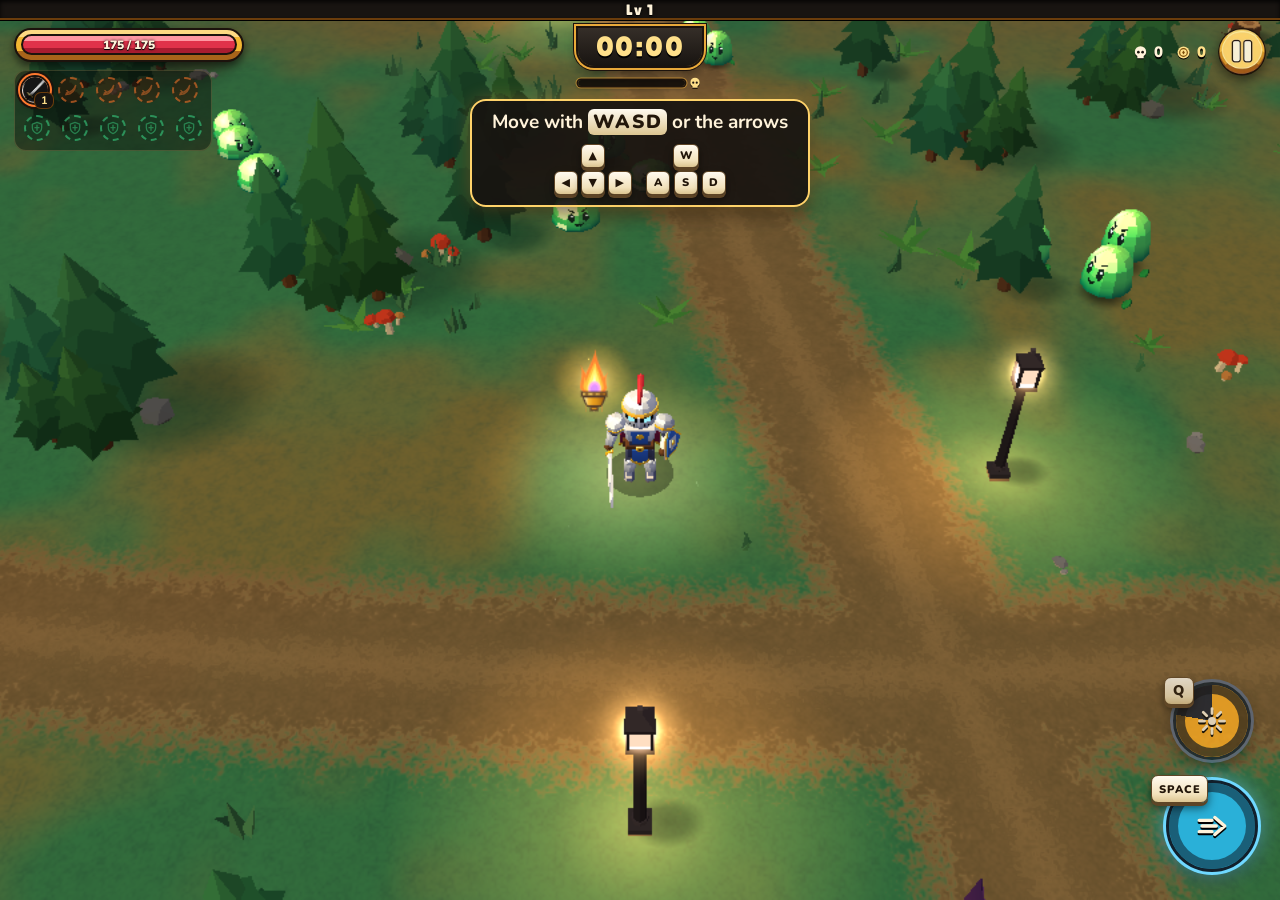
==== commit 793f1367: "Deploy build Co-Authored-By: Claude Opus 5.5 <noreply@anthropic.com>" ====
--- a/index.html
+++ b/index.html
@@ -2,7 +2,7 @@
 <html lang="en" translate="no" class="notranslate">
   <head>
     <meta charset="UTF-8" />
-    <script>(function(){var e=`https://survival3d-telemetry.ardauyaroglu.workers.dev/e`,t=`mvwicyqd`,n=window,r=document,i=location.search,a=``,o;try{var s=crypto.getRandomValues(new Uint8Array(16));for(o=0;o<16;o++)a+=(s[o]<16?`0`:``)+s[o].toString(16)}catch(e){for(a=``,o=0;o<32;o++)a+=(Math.random()*16|0).toString(16)}var c=n.__boot={sid:a,html:Math.round(performance.now())},l=/[?&]test(?:[=&]|$)/.test(i),u=l&&/[?&]telemetry=capture(?:&|$)/.test(i),d=/[?&]lang=tr(?:&|$)/.test(i);r.visibilityState===`hidden`&&(c.hidden=1);function f(){try{return!matchMedia(`(pointer: coarse)`).matches||matchMedia(`(any-pointer: fine)`).matches?`desktop`:Math.min(screen.width,screen.height)<600?`mobile`:`tablet`}catch(e){return`?`}}function p(t,r,i){if(!(c.sent||l&&!u)){c.sent=1;var o=Math.round(performance.now());i.dc=f();var s=JSON.stringify({f:1,plat:`web`,ver:`1.2.1`,tut:0,sid:a,sn:0,dn:0,dev:`?`,e:[[t,o,r,o,i]]});if(u)return(n.__beacons=n.__beacons||[]).push(s);try{navigator.sendBeacon&&navigator.sendBeacon(e,s)||fetch(e,{method:`POST`,body:s,keepalive:!0,credentials:`omit`,mode:`cors`}).catch(function(){})}catch(e){}}}function m(e){var t=e?d?`Bu tarayıcı oyun için eski`:`This browser is too old for the game`:d?`Oyun yüklenemedi`:`The game couldn't load`,n=e?d?`Tarayıcını güncelle ya da başka bir tarayıcı dene.`:`Update it, or try another browser.`:d?`Bağlantını kontrol edip yeniden dene.`:`Check your connection and try again.`;function i(){var e=r.getElementById(`boot`);e&&!c.js&&(e.innerHTML=`<div role="alert" style="position:absolute;left:50%;top:50%;transform:translate(-50%,-50%);width:min(340px,86vw);text-align:center;text-transform:none;letter-spacing:0;font:600 16px/1.45 system-ui,sans-serif;color:#f4e6c8"><b style="display:block;margin-bottom:10px;font-size:24px;line-height:1.2;color:#ffe08a">`+t+`</b>`+n+`<br><button style="margin-top:18px;padding:11px 28px;border:0;border-radius:10px;background:#f2b632;color:#2a1604;font:800 18px system-ui,sans-serif;cursor:pointer">`+(d?`Yeniden yükle`:`Reload`)+`</button></div>`,e.getElementsByTagName(`button`)[0].onclick=function(){location.reload()})}r.readyState===`loading`?r.addEventListener(`DOMContentLoaded`,i):i()}var h=0;function g(e){if(!(c.js||h)){h=1;var r=0;try{r=+(sessionStorage.getItem(`boot-retry`)===t)}catch(e){}if(p(`boot.fail`,`js`,{why:e,retry:r,online:navigator.onLine===!1?0:1}),e!==`parse`&&n.__fresh){setTimeout(function(){m(0)},4e3);return}if(e!==`parse`&&!r)try{return sessionStorage.setItem(`boot-retry`,t),location.reload()}catch(e){}m(e===`parse`)}}addEventListener(`error`,function(e){var t=e.target;if(t&&t.tagName){if((t.src||t.href||``).indexOf(`/assets/`)<0)return;t.tagName===`SCRIPT`?g(`script`):t.tagName===`LINK`&&t.rel===`stylesheet`&&g(`css`)}else!c.js&&(e.error&&e.error.name===`SyntaxError`||/SyntaxError/.test(e.message))&&String(e.filename).indexOf(`/assets/`)>=0&&g(`parse`)},!0);function _(){r.visibilityState===`hidden`&&(c.hidden=1),!(c.js||c.sent||n.__freshGoing||r.visibilityState!==`hidden`)&&(c.hid=1,p(`boot.hide`,`html`,{p:0}))}r.addEventListener(`visibilitychange`,_),addEventListener(`pagehide`,function(){c.js||c.sent||n.__freshGoing||(c.hid=1,p(`boot.hide`,`html`,{p:0}))})})();</script>
+    <script>(function(){var e=`https://survival3d-telemetry.ardauyaroglu.workers.dev/e`,t=`mw9fegmu`,n=window,r=document,i=location.search,a=``,o;try{var s=crypto.getRandomValues(new Uint8Array(16));for(o=0;o<16;o++)a+=(s[o]<16?`0`:``)+s[o].toString(16)}catch(e){for(a=``,o=0;o<32;o++)a+=(Math.random()*16|0).toString(16)}var c=n.__boot={sid:a,html:Math.round(performance.now())},l=/[?&]test(?:[=&]|$)/.test(i),u=l&&/[?&]telemetry=capture(?:&|$)/.test(i),d=/[?&]lang=tr(?:&|$)/.test(i);r.visibilityState===`hidden`&&(c.hidden=1);function f(){try{return!matchMedia(`(pointer: coarse)`).matches||matchMedia(`(any-pointer: fine)`).matches?`desktop`:Math.min(screen.width,screen.height)<600?`mobile`:`tablet`}catch(e){return`?`}}function p(t,r,i){if(!(c.sent||l&&!u)){c.sent=1;var o=Math.round(performance.now());i.dc=f();var s=JSON.stringify({f:1,plat:`web`,ver:`1.3.0`,tut:0,sid:a,sn:0,dn:0,dev:`?`,e:[[t,o,r,o,i]]});if(u)return(n.__beacons=n.__beacons||[]).push(s);try{navigator.sendBeacon&&navigator.sendBeacon(e,s)||fetch(e,{method:`POST`,body:s,keepalive:!0,credentials:`omit`,mode:`cors`}).catch(function(){})}catch(e){}}}function m(e){var t=e?d?`Bu tarayıcı oyun için eski`:`This browser is too old for the game`:d?`Oyun yüklenemedi`:`The game couldn't load`,n=e?d?`Tarayıcını güncelle ya da başka bir tarayıcı dene.`:`Update it, or try another browser.`:d?`Bağlantını kontrol edip yeniden dene.`:`Check your connection and try again.`;function i(){var e=r.getElementById(`boot`);e&&!c.js&&(e.innerHTML=`<div role="alert" style="position:absolute;left:50%;top:50%;transform:translate(-50%,-50%);width:min(340px,86vw);text-align:center;text-transform:none;letter-spacing:0;font:600 16px/1.45 system-ui,sans-serif;color:#f4e6c8"><b style="display:block;margin-bottom:10px;font-size:24px;line-height:1.2;color:#ffe08a">`+t+`</b>`+n+`<br><button style="margin-top:18px;padding:11px 28px;border:0;border-radius:10px;background:#f2b632;color:#2a1604;font:800 18px system-ui,sans-serif;cursor:pointer">`+(d?`Yeniden yükle`:`Reload`)+`</button></div>`,e.getElementsByTagName(`button`)[0].onclick=function(){location.reload()})}r.readyState===`loading`?r.addEventListener(`DOMContentLoaded`,i):i()}var h=0;function g(e){if(!(c.js||h)){h=1;var r=0;try{r=+(sessionStorage.getItem(`boot-retry`)===t)}catch(e){}if(p(`boot.fail`,`js`,{why:e,retry:r,online:navigator.onLine===!1?0:1}),e!==`parse`&&n.__fresh){setTimeout(function(){m(0)},4e3);return}if(e!==`parse`&&!r)try{return sessionStorage.setItem(`boot-retry`,t),location.reload()}catch(e){}m(e===`parse`)}}addEventListener(`error`,function(e){var t=e.target;if(t&&t.tagName){if((t.src||t.href||``).indexOf(`/assets/`)<0)return;t.tagName===`SCRIPT`?g(`script`):t.tagName===`LINK`&&t.rel===`stylesheet`&&g(`css`)}else!c.js&&(e.error&&e.error.name===`SyntaxError`||/SyntaxError/.test(e.message))&&String(e.filename).indexOf(`/assets/`)>=0&&g(`parse`)},!0);function _(){r.visibilityState===`hidden`&&(c.hidden=1),!(c.js||c.sent||n.__freshGoing||r.visibilityState!==`hidden`)&&(c.hid=1,p(`boot.hide`,`html`,{p:0}))}r.addEventListener(`visibilitychange`,_),addEventListener(`pagehide`,function(){c.js||c.sent||n.__freshGoing||(c.hid=1,p(`boot.hide`,`html`,{p:0}))})})();</script>
     <title>Torch Survivors</title>
     <meta name="viewport" content="width=device-width, initial-scale=1, maximum-scale=1, user-scalable=no, viewport-fit=cover" />
     <meta name="google" content="notranslate" />
@@ -19,12 +19,12 @@
          flicker is transform/opacity only, and off under reduced motion (the growth stays). Each piece is placed from the
          centre on its own (absolute), so nothing moves while the page streams in. -->
     <style>html,body{background:#0e0b09;margin:0}#boot{--p:0;--f:min(1,var(--p)/.9);--h:min(240px,40vh);z-index:10;color:#ffe08a;letter-spacing:.16em;text-transform:uppercase;background:#0e0b09;font:700 14px/18px system-ui,sans-serif;position:fixed;inset:0;overflow:hidden}#boot i{display:block;position:absolute}#boot svg{width:100%;height:100%;position:absolute;inset:0;overflow:visible}#boot-torch{left:calc(50% - var(--h)/4);top:calc(50% - var(--h)/2 - 24px);width:calc(var(--h)/2);height:var(--h);position:absolute}.bt-glow{--g:min(400px,72vh);left:calc(50% - var(--g)/2);top:calc(24% - var(--g)/2);width:var(--g);height:var(--g);opacity:calc(.5 + .5*var(--f));transform:scale(calc(.45 + .55*var(--f)));transition:transform .6s ease-out,opacity .6s ease-out}.bt-glow i{background:radial-gradient(closest-side,#ffa84066,#ff802826 45%,#ff782800);border-radius:50%;animation:2.3s ease-in-out infinite alternate bt-glow;inset:0}.bt-ember{background:radial-gradient(closest-side,#fff0b8,#ffb040 30%,#ff6e1e8c 62%,#ff5a1400);border-radius:50%;width:64%;height:10%;animation:1.3s ease-in-out infinite alternate bt-glow;top:34%;left:18%}.bt-flame{transform-origin:50% 95.6%;transform:scale(calc(.4 + .85*var(--f)),calc(.1 + 1.02*var(--f)));transition:transform .6s cubic-bezier(.3,1.35,.6,1);inset:0 0 55%}.bt-flame i{transform-origin:50% 95.6%;animation:1.7s ease-in-out infinite alternate bt-a;inset:0}.bt-flame .bt-m{animation:1.1s ease-in-out -.5s infinite alternate bt-b}.bt-flame .bt-c{animation-duration:.8s;animation-delay:-.3s}.bt-flame .bt-l{opacity:0;animation:1.5s ease-out infinite bt-lick}.bt-flame .bt-l+.bt-l{animation-duration:1.7s;animation-delay:-.75s}@keyframes bt-a{0%{transform:rotate(-2.5deg)scale(.97,1.04)}to{transform:rotate(2.5deg)scale(1.03,.96)}}@keyframes bt-b{0%{transform:skew(3deg)scale(.95,1.06)}to{transform:skew(-3deg)scale(1.04,.96)}}@keyframes bt-lick{0%{opacity:0;transform:translateY(8%)}20%{opacity:1}to{opacity:0;transform:translateY(-14%)scale(.55)}}@keyframes bt-glow{0%{opacity:.72;transform:scale(.97)}to{opacity:1;transform:scale(1.03)}}#boot-text{left:0;right:0;top:calc(50% + var(--h)/2 - 12px);text-align:center;white-space:nowrap;text-shadow:0 0 14px #ff963280;padding-left:.16em;position:absolute}#boot-track{left:calc(50% - min(100px,26vw));top:calc(50% + var(--h)/2 + 18px);background:#26201a;border-radius:4px;width:min(200px,52vw);height:6px;position:absolute;overflow:hidden;box-shadow:0 0 0 1px #1c130d,0 0 0 2.5px #b8831f}#boot-bar{height:100%;transform:scaleX(var(--p));transform-origin:0;background:linear-gradient(#ffe08a,#f2b632);transition:transform .25s ease-out;display:block}@media (prefers-reduced-motion:reduce){#boot i{animation:none!important}}</style>
-    <script>(()=>{let e=`mvwicyqd`,t=location,n=t.search.slice(1).split(`&`).filter(e=>e&&e!==`v`&&!e.startsWith(`v=`)),r=new URLSearchParams(t.search).get(`v`),i=e=>{let r=e?[...n,`v=`+encodeURIComponent(e)]:n;return t.pathname+(r.length?`?`+r.join(`&`):``)+t.hash},a=e=>e===`fresh`||e.startsWith(`fresh=`);if(n.some(a)){n=n.filter(e=>!a(e));try{for(let e of Object.keys(localStorage))(e.startsWith(`survival3d.`)||e.startsWith(`s3d-`))&&localStorage.removeItem(e)}catch{}try{history.replaceState(history.state,``,i(r))}catch{}}let o=!1,s=e=>{try{return window.__freshGoing=1,o||t.replace(i(e)),o=!0}catch{return!1}},c,l=()=>c??=new Promise(e=>{let t=new AbortController,n=setTimeout(()=>t.abort(),1500),r=t=>{clearTimeout(n),t||(c=void 0),e(t)};fetch(`./version.json?t=`+Date.now(),{cache:`no-store`,signal:t.signal}).then(e=>e.ok?e.json():null).then(e=>r(e&&typeof e.build==`string`?e.build:null),()=>r(null))}),u=t=>!!t&&t!==e&&t!==r;window.__fresh=new Promise(t=>{l().then(n=>{if(!(u(n)&&s(n))){if(r!==null&&(r===e||n===e||!n))try{history.replaceState(history.state,``,i()),fetch(i(),{cache:`reload`}).catch(()=>{})}catch{}t()}})});let d=!1;addEventListener(`error`,t=>{let n=t.target;!d&&document.readyState!==`complete`&&(n instanceof HTMLScriptElement||n instanceof HTMLLinkElement)&&(n.src||n.href||``).includes(`/assets/`)&&(n instanceof HTMLLinkElement&&n.rel===`preload`&&n.as===`fetch`||(d=!0,l().then(t=>{if(u(t))return s(t);try{if(sessionStorage.getItem(`fresh-retry`)===e)return;sessionStorage.setItem(`fresh-retry`,e)}catch{return}s(Date.now().toString(36))})))},!0)})();</script>
-    <script type="module" crossorigin src="./assets/main-Dq4xlLi-.js"></script>
+    <script>(()=>{let e=`mw9fegmu`,t=location,n=t.search.slice(1).split(`&`).filter(e=>e&&e!==`v`&&!e.startsWith(`v=`)),r=new URLSearchParams(t.search).get(`v`),i=e=>{let r=e?[...n,`v=`+encodeURIComponent(e)]:n;return t.pathname+(r.length?`?`+r.join(`&`):``)+t.hash},a=e=>e===`fresh`||e.startsWith(`fresh=`);if(n.some(a)){n=n.filter(e=>!a(e));try{for(let e of Object.keys(localStorage))(e.startsWith(`survival3d.`)||e.startsWith(`s3d-`))&&localStorage.removeItem(e)}catch{}try{history.replaceState(history.state,``,i(r))}catch{}}let o=!1,s=e=>{try{return window.__freshGoing=1,o||t.replace(i(e)),o=!0}catch{return!1}},c,l=()=>c??=new Promise(e=>{let t=new AbortController,n=setTimeout(()=>t.abort(),1500),r=t=>{clearTimeout(n),t||(c=void 0),e(t)};fetch(`./version.json?t=`+Date.now(),{cache:`no-store`,signal:t.signal}).then(e=>e.ok?e.json():null).then(e=>r(e&&typeof e.build==`string`?e.build:null),()=>r(null))}),u=t=>!!t&&t!==e&&t!==r;window.__fresh=new Promise(t=>{l().then(n=>{if(!(u(n)&&s(n))){if(r!==null&&(r===e||n===e||!n))try{history.replaceState(history.state,``,i()),fetch(i(),{cache:`reload`}).catch(()=>{})}catch{}t()}})});let d=!1;addEventListener(`error`,t=>{let n=t.target;!d&&document.readyState!==`complete`&&(n instanceof HTMLScriptElement||n instanceof HTMLLinkElement)&&(n.src||n.href||``).includes(`/assets/`)&&(n instanceof HTMLLinkElement&&n.rel===`preload`&&n.as===`fetch`||(d=!0,l().then(t=>{if(u(t))return s(t);try{if(sessionStorage.getItem(`fresh-retry`)===e)return;sessionStorage.setItem(`fresh-retry`,e)}catch{return}s(Date.now().toString(36))})))},!0)})();</script>
+    <script type="module" crossorigin src="./assets/main-B9bpB6na.js"></script>
     <link rel="modulepreload" crossorigin href="./assets/creatures-Dkbrej5P.js">
-    <link rel="modulepreload" crossorigin href="./assets/style-CCrnWJoz.js">
+    <link rel="modulepreload" crossorigin href="./assets/style-BK3flWEo.js">
     <link rel="modulepreload" crossorigin href="./assets/enemies-G7o5Qr2g.js">
-    <link rel="stylesheet" media="print" onload="this.media='all'" crossorigin href="./assets/main-M9pWAsfw.css">
+    <link rel="stylesheet" media="print" onload="this.media='all'" crossorigin href="./assets/main-DcPX5k5o.css">
     <link rel="preload" as="fetch" type="application/octet-stream" crossorigin fetchpriority="low" href="./assets/mage-UbM87goW.bin">
     <link rel="preload" as="fetch" type="application/octet-stream" crossorigin fetchpriority="low" href="./assets/shaman-fVXK2UmT.bin">
     <link rel="preload" as="fetch" type="application/octet-stream" crossorigin fetchpriority="low" href="./assets/knight-DuAJT7p4.bin">
--- a/assets/main-DcPX5k5o.css
+++ b/assets/main-DcPX5k5o.css
@@ -0,0 +1 @@
+.ptr{pointer-events:none;animation:.25s ease-out coach-fade;position:absolute;inset:0}.ptr__hand,.ptr__ring,.ptr__arrow{visibility:hidden}.ptr__hand{transform-origin:47px 10px;will-change:transform;top:0;left:0}.ptr__flip{transform-origin:47px 10px;position:absolute;inset:0}.ptr__flip--on{transform:scaleX(-1)}.ptr__ring{box-sizing:border-box;border-radius:16px;position:absolute;top:0;left:0}.ptr__ring--round{border-radius:50%}.ptr__ring:after{content:"";border-radius:inherit;box-shadow:0 0 0 3px var(--coach-edge), 0 0 20px 5px #ffd36a8c;position:absolute;inset:0}.ptr__ring--live:after{animation:1.2s ease-in-out infinite alternate coach-pulse}.ptr__arrow{width:0;height:0;position:absolute;top:0;left:0}.ptr__arrow svg{filter:drop-shadow(0 2px 3px #00000080);animation:.8s ease-in-out infinite alternate ptr-bob;position:absolute;top:-11px;left:-15px}@keyframes ptr-bob{0%{transform:translateY(-4px)}to{transform:translateY(4px)}}html[data-calm] .ptr__arrow svg{animation:none}@media (prefers-reduced-motion:reduce){.ptr__arrow svg{animation:none}}.ptr-tail:after{content:"";background:var(--coach-edge);pointer-events:none;width:18px;height:10px;position:absolute}.ptr-tail:not([data-side]):after{content:none}.ptr-tail[data-side=below]:after{bottom:calc(100% - 1px);left:var(--tail,50%);clip-path:polygon(50% 0,100% 100%,0 100%);margin-left:-9px}.ptr-tail[data-side=above]:after{top:calc(100% - 1px);left:var(--tail,50%);clip-path:polygon(0 0,100% 0,50% 100%);margin-left:-9px}.ptr-tail[data-side=right]:after{right:calc(100% - 1px);top:var(--tail,50%);clip-path:polygon(100% 0,100% 100%,0 50%);width:10px;height:18px;margin-top:-9px}.ptr-tail[data-side=left]:after{left:calc(100% - 1px);top:var(--tail,50%);clip-path:polygon(0 0,100% 50%,0 100%);width:10px;height:18px;margin-top:-9px}#ui .gguide--hand .gspot__hole:after,#ui .gguide--hand .gring--live:after{animation:none}#ui .gnew--placed{transition:transform .25s;top:0;bottom:auto;left:0}#ui .gnudge{box-sizing:border-box;white-space:normal;text-wrap:balance;width:max-content;max-width:min(360px,100vw - 24px);font-size:14px;line-height:1.3;top:0;left:0}#ui .gnudge--measure{visibility:hidden}#ui .gnudge--skins{text-align:left;pointer-events:auto;cursor:pointer;border:0;max-width:min(520px,100vw - 24px);margin:0}.gnudge__new{color:var(--gold-1)}#ui .gguide--exit .gnudge{max-width:min(300px,100vw - 196px)}#ui .lstrip__item--tut:after{animation:none}#ui .lstrip__item--tut .lribbon{top:-12px;bottom:auto}#ui .lstrip__coach{font-size:13px}@media (max-height:440px){#ui .lstrip__coach{font-size:12.5px}}html[data-coach-focus=dash] .ult--ready{box-shadow:0 0 0 3px var(--ult-a), 0 8px 18px #0000008c}html[data-coach-focus=dash] .ult--ready .ult__flames,html[data-coach-focus=dash] .ult--ready .ult__embers,html[data-coach-focus=dash] .ult__tag{opacity:.4}@font-face{font-family:Lilita One;font-style:normal;font-display:swap;font-weight:400;src:url(./lilita-one-latin-400-normal-87r-Z-Re.woff2)format("woff2"),url(./lilita-one-latin-400-normal-DXkechA3.woff)format("woff")}@font-face{font-family:Lilita One;font-style:normal;font-display:swap;font-weight:400;src:url([data-uri])format("woff2"),url([data-uri])format("woff")}@font-face{font-family:Nunito;font-style:normal;font-display:swap;font-weight:700;src:url(./nunito-latin-700-normal-Dort48En.woff2)format("woff2"),url(./nunito-latin-700-normal-OcDqTBcA.woff)format("woff")}@font-face{font-family:Nunito;font-style:normal;font-display:swap;font-weight:700;src:url(./nunito-latin-ext-700-normal-BWeMsAzO.woff2)format("woff2"),url(./nunito-latin-ext-700-normal-D4woHhbd.woff)format("woff")}@font-face{font-family:Nunito;font-style:normal;font-display:swap;font-weight:900;src:url(./nunito-latin-900-normal-BVB1fGs6.woff2)format("woff2"),url(./nunito-latin-900-normal-CVn49sIn.woff)format("woff")}@font-face{font-family:Nunito;font-style:normal;font-display:swap;font-weight:900;src:url(./nunito-latin-ext-900-normal-Dllsvgjo.woff2)format("woff2"),url(./nunito-latin-ext-900-normal-CTBZd6bf.woff)format("woff")}@font-face{font-family:Lilita One;font-style:normal;font-weight:400;font-display:swap;src:url(./baloo-2-latin-ext-800-normal-C_Iwmf1s.woff2)format("woff2");unicode-range:U+11E-11F,U+130,U+15E-15F}:root{--ink:#fff3da;--ink-dim:#cdb99a;--page:14 11 9;--map-sky:46 27 18;--dim:8 6 5;--panel:24 20 17;--panel-2:53 46 40;--well:11 9 7;--well-2:32 28 23;--card:17 13 11;--card-2:41 33 28;--stage:30 24 20;--outline:28 19 13;--line:92 74 58;--btn-face:164 83 42;--btn-top:208 128 78;--btn-lip:78 45 28;--btn-muted-face:74 60 50;--btn-muted-top:107 89 77;--btn-muted-lip:47 37 29;--text-tint:244 220 192;--text-tint-2:224 208 186;--ink-dark:28 18 10;--reward:221 111 44;--reward-ink:255 217 176;--gold-1:#ffe08a;--gold-2:#e9a93a;--gold-3:#6b3d0c;--ember:#ff7a2f;--arcane:#d45cff;--emerald:#3fdc8a;--blood:#e0324a;--frost:#6fd8ff;--display:"Lilita One", "Nunito", system-ui, sans-serif;--body:"Nunito", system-ui, -apple-system, "Segoe UI", sans-serif;--safe-t:env(safe-area-inset-top,0px);--safe-r:env(safe-area-inset-right,0px);--safe-b:env(safe-area-inset-bottom,0px);--safe-l:env(safe-area-inset-left,0px)}html,body{background:rgb(var(--page));height:100%;color:var(--ink);font:700 15px/1.35 var(--body);font-synthesis:none;-webkit-user-select:none;user-select:none;-webkit-touch-callout:none;-webkit-tap-highlight-color:transparent;touch-action:none;margin:0;overflow:hidden}#c{touch-action:none;background:rgb(var(--page));width:100%;height:100%;display:block;position:fixed;inset:0}#ui{pointer-events:none;position:fixed;inset:0}#ui button,#ui a{pointer-events:auto;color:inherit;cursor:pointer}button{font-family:var(--body);font-weight:700}html,body,#ui,#c,html:focus,html:focus-visible,body:focus,body:focus-visible,#ui:focus,#ui:focus-visible,#c:focus,#c:focus-visible{outline:none!important}:focus:not(:focus-visible),html:not([data-kbd]) :focus-visible{outline:none}html[data-kbd] :focus-visible{outline:3px solid var(--gold-1);outline-offset:3px}html[data-kbd] [tabindex="-1"]:focus-visible{outline:none}html[data-kbd] .lstrip__item:focus-visible{outline-offset:-3px}#joy-base,#joy-knob{pointer-events:none;border-radius:50%;display:none;position:fixed;transform:translate(-50%,-50%)}#joy-base{background:radial-gradient(circle, #ffe08a14, rgb(var(--panel) / .35));border:3px solid #ffe08a73;width:124px;height:124px;box-shadow:0 0 18px #0006}#joy-knob{background:radial-gradient(circle at 35% 30%, #fff3c4, var(--gold-2) 60%, var(--gold-3));border:2px solid #3a2106;width:56px;height:56px;box-shadow:0 4px 10px #00000080}#pointer,#pointer-core,#pointer-fury,#pointer-loot,#pointer-boss{pointer-events:none;z-index:2;filter:drop-shadow(0 0 8px #a060ff)drop-shadow(0 2px #000);width:54px;height:54px;display:none;position:fixed;top:0;left:0}#pointer:before,#pointer-core:before,#pointer-fury:before,#pointer-loot:before,#pointer-boss:before{content:"";clip-path:polygon(100% 50%,18% 6%,36% 50%,18% 94%);background:linear-gradient(90deg,#6a2fd0,#e6c8ff);animation:.7s ease-in-out infinite alternate nudge;position:absolute;inset:0}#pointer span,#pointer-core span,#pointer-fury span,#pointer-loot span,#pointer-boss span{text-align:center;width:60px;font:900 12px/1 var(--body);color:#e6c8ff;text-shadow:0 1px #000,0 0 4px #000;margin:2px 0 0 -30px;position:absolute;top:100%;left:50%}#pointer-core{filter:drop-shadow(0 0 8px #ffb030)drop-shadow(0 2px #000)}#pointer-core:before{background:linear-gradient(90deg,#c8780a,#fff0b0)}#pointer-core span{color:#ffe08a}#pointer-fury{filter:drop-shadow(0 0 8px #ff4a2a)drop-shadow(0 2px #000)}#pointer-fury:before{background:linear-gradient(90deg,#b3201a,#ffc9a0)}#pointer-fury span{color:#ffb59a}#pointer-loot{filter:drop-shadow(0 0 8px var(--c,#ffd23a)) drop-shadow(0 2px 0 #000)}#pointer-loot:before{background:linear-gradient(90deg, #a87a08, var(--c,#fff6c0))}#pointer-loot span{color:#fff0a8;white-space:nowrap;width:96px;margin-left:-48px}#pointer-loot span:before{content:"";vertical-align:-1px;background:radial-gradient(circle at 35% 35%,#fff6c4,#f2b632 55%,#b06f10);border-radius:50%;width:10px;height:10px;margin-right:3px;display:inline-block;box-shadow:0 0 0 1px #6b3f08}@keyframes nudge{0%{transform:translate(-3px)}to{transform:translate(4px)}}#pointer,#pointer-core,#pointer-fury,#pointer-loot,#pointer-boss,#pointer-quest{contain:size layout style}#chest-tag{contain:layout style}html[data-lowend] #pointer,html[data-lowend] #pointer-core,html[data-lowend] #pointer-fury,html[data-lowend] #pointer-loot,html[data-lowend] #pointer-boss,html[data-lowend] #pointer-quest,html[data-lowend] #chest-tag{will-change:transform}html[data-lowend] #pointer:before,html[data-lowend] #pointer-core:before,html[data-lowend] #pointer-fury:before,html[data-lowend] #pointer-loot:before,html[data-lowend] #pointer-boss:before,html[data-lowend] #pointer-quest:after,html[data-lowend] .ult--ready,html[data-lowend] .ult--ready .ult__flames,html[data-lowend] .ult--ready .ult__flames--back,html[data-lowend] .ult__tag,html[data-lowend] .dash--ready,html[data-lowend] .hpbar--low .hpbar__fill,html[data-lowend] .bosstrack--count,html[data-lowend] .qpill--hint .qpill__body{animation:none}html[data-lowend] .ult--ready .ult__embers i{display:none}html[data-lowend] .medal--evolved:after{animation:none}html[data-lowend] .xpbar__fill,html[data-lowend] .fury__bar>span,html[data-lowend] .hpbar__shield{transition:none}html[data-lowend] .hud__low{opacity:.5;animation:none}.stat{font-variant-numeric:tabular-nums;text-shadow:0 2px #000;align-items:center;gap:5px;font-weight:900;display:inline-flex}.stat--gold{color:var(--gold-1)}.stat--score{color:rgb(var(--text-tint))}.stat svg{filter:drop-shadow(0 1px #000)}.btn{--h:54px;--face:rgb(var(--btn-face));--top:rgb(var(--btn-top));--lip:rgb(var(--btn-lip));box-sizing:border-box;min-height:var(--h);padding:5px calc(var(--h) * .5) calc(var(--h) * .07 + 5px);border-radius:calc(var(--h) * .5);text-wrap:balance;border:max(2px, calc(var(--h) * .045)) solid rgb(var(--outline));background:linear-gradient(var(--top) 0 15%, var(--face) 15% 80%, var(--lip) 80%);line-height:1.08;font:400 24px/1 var(--display);letter-spacing:.05em;text-shadow:0 2px #000000bf;filter:drop-shadow(0 6px 6px #0000008c);transition:transform 60ms,filter .12s;position:relative}.btn:hover{filter:drop-shadow(0 6px 6px #0000008c)brightness(1.12)}.btn:active{filter:drop-shadow(0 2px 3px #0009)brightness(.95);transform:translateY(3px)scale(.985)}.btn--gold{--face:#fbb42f;--top:#fdd983;--lip:#a8641a;text-shadow:0 1px #fff0beb3;color:#3a1c02!important}.btn--ad{justify-content:center;align-items:center;gap:8px;display:inline-flex}.btn:disabled{opacity:.6;cursor:default}.btn--steel{--face:#6b5646;--top:#967a63;--lip:#3a2b20}.adtag{color:#ffe9b0;font:900 11px/1 var(--body);letter-spacing:.08em;text-shadow:none;background:#281204bd;border-radius:999px;flex:none;align-items:center;gap:3px;padding:3px 7px 3px 6px;display:inline-flex}.chest__hint{margin:-4px 0 0}.btn--gold{justify-content:center;align-items:center;gap:8px;display:inline-flex}.revive__timer{width:74px;height:74px;font:400 40px/1 var(--display);color:#ffb3bb;background:rgb(var(--well) / .6);border-radius:50%;align-self:center;place-items:center;display:grid;box-shadow:0 0 0 3px #8e1526,0 0 22px #e0324a8c}.cards--all{touch-action:pan-y;scrollbar-width:thin;scrollbar-color:var(--gold-2) rgb(var(--well) / .6);max-height:46vh;padding:10px 8px 4px 2px;overflow-y:auto}.cards--all>.card{flex-shrink:0}.mock-ad{z-index:50;color:#fff;font:700 16px/1.6 var(--body);text-align:center;background:#000000eb;place-items:center;display:grid;position:fixed;inset:0}.mock-ad b{font:400 44px/1 var(--display);color:var(--gold-1);display:block}.mock-ad span{opacity:.7;text-transform:uppercase;letter-spacing:.2em;font-size:12px;display:block}.mock-ad i{background:linear-gradient(90deg, var(--gold-2), var(--gold-2)) left / 0% 100% no-repeat, #fff3;border-radius:3px;width:220px;height:6px;margin:16px auto 0;animation:1.6s linear forwards adbar;display:block}@keyframes adbar{to{background-size:100% 100%,auto}}.btn--adnone{--face:#5b6480;--top:#8d97b6;--lip:#3a4157;filter:drop-shadow(0 6px 6px #0000008c)}.btn--adnone:disabled{opacity:.9}.adlock{z-index:70;pointer-events:auto;background:rgb(var(--dim) / .6);place-content:center;justify-items:center;gap:14px;animation:.2s ease-out .15s both adlock-in;display:grid;position:fixed;inset:0}.adlock__spin{box-sizing:border-box;border:4px solid #ffe08a38;border-top-color:var(--gold-1);border-radius:50%;width:46px;height:46px;animation:.8s linear infinite adlock-spin}.adlock__text{font:400 20px/1.1 var(--display);letter-spacing:.04em;color:var(--gold-1);text-shadow:0 2px #000}@keyframes adlock-in{0%{opacity:0}}@keyframes adlock-spin{to{transform:rotate(360deg)}}@media (prefers-reduced-motion:reduce){.adlock__spin{animation-duration:2.4s}}.btn--big{--h:72px;min-width:240px;font-size:36px}.iconbtn{border:2px solid var(--gold-2);background:linear-gradient(rgb(var(--btn-face)) 0 46%, rgb(var(--btn-lip)) 46%);width:42px;height:42px;box-shadow:inset 0 0 0 2px rgb(var(--outline)), 0 0 0 2px rgb(var(--outline)), 0 4px 0 2px rgb(var(--outline));border-radius:12px;place-items:center;display:grid}.medal{--ring:var(--ember);color:#fff;background:radial-gradient(circle at 35% 28%, color-mix(in srgb, var(--ring) 70%, #fff), color-mix(in srgb, var(--ring) 55%, #000) 62%, rgb(var(--outline)));box-shadow:0 0 0 2px rgb(var(--outline)), 0 0 0 4px var(--ring), 0 0 0 6px rgb(var(--outline)), 0 4px 10px #0000008c, inset 0 2px 0 #ffffff73;border-radius:50%;flex:none;place-items:center;display:inline-grid;position:relative}.medal svg{filter:drop-shadow(0 2px #0000008c)}.medal--passive{--ring:var(--emerald)}.medal--neutral{--ring:#9aa6c4}.medal--evolved{--ring:var(--arcane)}.medal--evolved:after{content:"";pointer-events:none;background:conic-gradient(from 0deg, transparent 0 70%, #ffe08af2 82%, transparent 94%);border-radius:50%;animation:2.4s linear infinite spin;position:absolute;inset:-7px;-webkit-mask:radial-gradient(circle,#0000 62%,#000 64%);mask:radial-gradient(circle,#0000 62%,#000 64%)}.screen{pointer-events:auto;--edge:clamp(12px, 3.2vmin, 28px);padding:calc(var(--safe-t) + var(--edge)) calc(var(--safe-r) + var(--edge)) calc(var(--safe-b) + var(--edge)) calc(var(--safe-l) + var(--edge));box-sizing:border-box;touch-action:pan-y;display:flex;position:absolute;inset:0;overflow:hidden auto}.screen>*{margin:auto}.screen--dim{background:radial-gradient(ellipse at center, rgb(var(--panel) / .55), rgb(var(--dim) / .86))}.screen--menu{background:radial-gradient(ellipse at 50% 38%, rgb(var(--panel) / .1), rgb(var(--dim) / .82) 75%);overflow-x:clip}.screen--core:before{content:"";pointer-events:none;background:repeating-conic-gradient(from 0deg, rgb(var(--reward) / .16) 0 9deg, transparent 9deg 18deg);width:200vmax;height:200vmax;margin:-100vmax 0 0 -100vmax;animation:40s linear infinite spin;position:fixed;top:50%;left:50%}.menu{text-align:center;flex-direction:column;align-items:center;gap:14px;width:min(960px,100%);display:flex;position:relative}.logo{flex-direction:column;align-items:center;margin:0;display:flex}.logo__main{font:400 clamp(46px, 13vw, 84px)/.95 var(--display);letter-spacing:.02em;background:linear-gradient(#fff6c9 12%, var(--gold-1) 40%, var(--gold-2) 62%, #a35a10 88%);color:#0000;filter:drop-shadow(0 3px #3a1f04)drop-shadow(0 6px #1a0d02)drop-shadow(0 0 22px #ff8c2873);text-wrap:balance;-webkit-background-clip:text;background-clip:text;max-width:min(100%,100vw - 132px)}.logo{--logo-pad2:clamp(24px, 6.4vmin, 56px);--logo-h:clamp(64px, min((100vh - var(--logo-pad2) - 708px) * 1.0285, (100vw - 140px - var(--safe-l) - var(--safe-r)) * .5418), 230px);--logo-tuck:calc(9px + var(--logo-h) * .0277)}.logo__pic{display:contents}.logo__art{width:auto;height:var(--logo-h);aspect-ratio:860/466;margin-bottom:calc(-1 * var(--logo-tuck));pointer-events:none;-webkit-user-select:none;user-select:none;-webkit-touch-callout:none;flex:none;display:block}.logo__sr{clip-path:inset(50%);white-space:nowrap;border:0;width:1px;height:1px;margin:-1px;padding:0;position:absolute;overflow:hidden}@media (min-width:621px) and (min-height:521px) and (max-height:940px){.logo{--logo-h:clamp(64px, (81vh - var(--logo-pad2) - 357px) * 1.0285, 230px);--logo-tuck:calc(5px + var(--logo-h) * .0277)}}@media (min-width:621px) and (min-height:521px) and (max-height:620px){.logo{--logo-h:clamp(64px, (100vh - var(--logo-pad2) - 434px) * 1.0285, 230px);--logo-tuck:calc(3px + var(--logo-h) * .0277)}}@media (max-height:520px){.logo{--logo-h:64px;--logo-tuck:calc(3px + var(--logo-h) * .0277)}}@media (max-height:520px) and (min-width:460px) and (orientation:landscape){.logo{--logo-h:clamp(64px, (100vh - var(--logo-pad2) - 201px) * 1.0285, 150px)}}@media (orientation:portrait) and (max-width:480px){.logo{--logo-h:clamp(64px, min((100vw - 91px - var(--safe-l) - var(--safe-r)) * .5418, 81vh - var(--logo-pad2) - 427px), 157px);--logo-tuck:0px}.logo__art{transform:translateX(min(0px, 50vw - (var(--safe-l) + var(--safe-r)) / 2 - 70px - var(--logo-h) * .923))}}@media (orientation:portrait) and (max-width:480px) and (max-height:700px){.logo{--logo-h:clamp(64px, min((100vw - 91px - var(--safe-l) - var(--safe-r)) * .5418, 84vh - var(--logo-pad2) - 415px), 157px)}}@media (orientation:portrait) and (max-width:480px) and (max-height:600px){.logo{--logo-h:64px}}.menu__meta{background:rgb(var(--panel) / .78);box-shadow:0 0 0 2px var(--gold-3), inset 0 0 0 1px #ffe08a40;border-radius:999px;gap:20px;padding:6px 16px;display:flex}.heroes{--per:2.2;--rail-gap:14px;width:min(100%, calc(var(--per) * 230px));min-width:0;max-width:100%;position:relative}@media (min-width:720px){.heroes{--per:3.2}}@media (min-width:1000px){.heroes{--per:4}}.heroes__stage{display:flow-root;position:relative}.heroes__clip{pointer-events:none;-webkit-mask-image:linear-gradient(90deg, transparent, #000 var(--rail-gap), #000 calc(100% - var(--rail-gap)), transparent);-webkit-mask-image:linear-gradient(90deg, transparent, #000 var(--rail-gap), #000 calc(100% - var(--rail-gap)), transparent);mask-image:linear-gradient(90deg, transparent, #000 var(--rail-gap), #000 calc(100% - var(--rail-gap)), transparent);margin:-48px 0 -52px;padding:48px 0 52px;overflow-x:clip}.menu__heroes{gap:var(--rail-gap);padding:8px var(--rail-gap);touch-action:pan-y;will-change:transform;display:flex;position:relative}.menu__heroes .hero-card{pointer-events:auto;flex:0 0 calc((100% - var(--rail-gap) * (var(--per) - 1)) / var(--per))}.menu__heroes[data-grab] .hero-card{cursor:grab}.menu__heroes[data-turning] .hero-card{cursor:grabbing}.heroes__arrow{z-index:3;border:2px solid rgb(var(--outline));width:44px;height:44px;font:900 30px/1 var(--body);background:linear-gradient(180deg, var(--gold-1), var(--gold-2));box-shadow:0 0 0 2px var(--gold-3), 0 4px 10px #0009;pointer-events:auto;border-radius:50%;margin-top:-22px;padding:0 0 3px;transition:opacity .18s,visibility .18s;position:absolute;top:50%;color:rgb(var(--ink-dark))!important}.heroes__arrow--left{left:-2px}.heroes__arrow--right{right:-2px}.heroes__arrow:active{transform:scale(.92)}.heroes__arrow[data-off],.heroes[data-static] .heroes__arrow{opacity:0;visibility:hidden}.heroes__dots{z-index:2;justify-content:center;height:14px;margin-top:2px;display:flex;position:relative}.heroes[data-static] .heroes__dots{display:none}.heroes__dot{cursor:pointer;background:0 0;border:0;width:34px;height:14px;padding:0;position:relative}.heroes__dot:before{content:"";position:absolute;inset:-11px 0}.heroes__dot:after{content:"";background:rgb(var(--text-tint-2) / .42);width:8px;height:8px;box-shadow:0 0 0 1.5px rgb(var(--outline));border-radius:999px;margin-left:-4px;transition:width .2s,margin .2s,background-color .2s;position:absolute;top:3px;left:50%}.heroes__dot[data-on]:after{background:var(--gold-1);width:20px;box-shadow:0 0 0 1.5px rgb(var(--outline)), 0 0 8px #ffc85a80;margin-left:-10px}@media (prefers-reduced-motion:reduce){.heroes__arrow,.heroes__dot:after{transition:none}}.hero-card__portrait{width:100%;height:clamp(84px,22vh,190px)}@media (max-height:520px){.hero-card{flex-direction:row;align-items:stretch}.hero-card__portrait{flex:none;width:78px;height:auto;min-height:92px}.hero-card__plate{flex:1;align-content:center}}.hero-card__plate{background:linear-gradient(180deg, rgb(var(--stage) / 0), rgb(var(--stage) / .92) 38%);justify-items:center;gap:4px;width:100%;padding:18px 8px 10px;display:grid}.hero-card__name{font:400 24px/1 var(--display);color:var(--gold-1);text-shadow:0 2px #000}.hero-card__desc{color:var(--ink-dim);padding-inline:6px;font-size:12px;line-height:1.2}.hud{font-variant-numeric:tabular-nums;position:absolute;inset:0}.hud-warm{z-index:-1;opacity:.01;will-change:opacity;pointer-events:none;position:fixed;inset:0}.hud-warm *{pointer-events:none!important}.hud .hpbar,.hud .build,.hud .hud__clock,.hud .hud__right>*,.hud .bossbar{transition:opacity .25s ease-out}.hud:not(.hud--cine) [data-under]{opacity:.3}.xpbar{top:var(--safe-t);left:var(--safe-l);right:var(--safe-r);background:rgb(var(--panel));height:18px;box-shadow:inset 0 2px 4px #000c, 0 2px 0 var(--gold-3), 0 3px 0 #000;position:absolute}.xpbar__fill{background:linear-gradient(90deg, #3aa8ff, var(--frost) 40%, var(--arcane));height:100%;transition:width .15s linear;box-shadow:inset 0 2px #ffffff80,0 0 12px #6fd8ffb3}.xpbar__level{font:400 15px/1 var(--display);letter-spacing:.08em;text-shadow:0 1px #000,0 0 4px #000;place-items:center;display:grid;position:absolute;inset:0}.hud__row{top:calc(var(--safe-t) + 28px);left:calc(var(--safe-l) + 10px);right:calc(var(--safe-r) + 10px);grid-template-columns:1fr auto 1fr;align-items:start;gap:8px;display:grid;position:absolute}.hud__left{flex-direction:column;gap:8px;min-width:0;display:flex}.hpbar{box-sizing:border-box;border:2px solid rgb(var(--outline));filter:drop-shadow(0 4px 5px #0009);background:linear-gradient(#fdd983 0 24%,#f2b632 24% 70%,#a8641a 70%);border-radius:999px;width:min(230px,100%);height:34px;position:relative}.hpbar__track{box-sizing:border-box;border:2px solid rgb(var(--outline));background:#24070d;border-radius:999px;position:absolute;inset:4px 5px 5px;overflow:hidden}.hpbar__fill{background:linear-gradient(#ff97a2 0 28%, var(--blood) 28% 72%, #a81c30 72%);transform-origin:0;height:100%;transition:transform .12s linear}.hpbar--hit{animation:.3s ease-out jolt}.hpbar--low .hpbar__fill{animation:.45s ease-in-out infinite alternate pulse}.hpbar__text{text-shadow:0 1px #000,0 0 3px #000;z-index:1;place-items:center;font-size:12px;font-weight:900;display:grid;position:absolute;inset:0}.hud__owned{flex-wrap:wrap;gap:9px 8px;max-width:250px;padding-left:4px;display:flex}.slot{background:0 0;border:0;border-radius:50%;padding:0;display:inline-flex;position:relative}.slot--selected{outline:3px solid var(--gold-1);outline-offset:4px}.slot b{background:rgb(var(--panel));min-width:15px;color:var(--gold-1);text-align:center;box-shadow:0 0 0 1px var(--gold-3);border-radius:6px;padding:0 2px;font-size:11px;position:absolute;bottom:-6px;right:-6px}.slot b.slot__night{color:#f3c9ff;box-shadow:0 0 0 1px var(--arcane)}.plaque{font:400 28px/1 var(--display);letter-spacing:.06em;color:var(--gold-1);text-shadow:0 2px #000;background:linear-gradient(rgb(var(--panel-2)), rgb(var(--panel)));box-shadow:0 0 0 2px rgb(var(--outline)), 0 0 0 4px var(--gold-2), 0 0 0 5px rgb(var(--outline)), 0 6px 12px #00000080;border-radius:0 0 16px 16px;margin-top:0;padding:4px 18px 6px}.hud__clock{--bt-gap:9px;--bt-h:16px;--bt-w:124px;flex-direction:column;align-items:center;display:flex}.bosstrack{box-sizing:border-box;height:var(--bt-h);margin-top:var(--bt-gap);justify-content:center;align-items:center;gap:3px;display:flex}.bosstrack:not(.bosstrack--count){width:var(--bt-w);color:var(--gold-1)}.bosstrack>svg{filter:drop-shadow(0 1px #000);flex:none}.bosstrack__rail{background:rgb(var(--well) / .88);height:6px;box-shadow:0 0 0 1.5px rgb(var(--outline)), 0 0 0 2.5px #e9a93a99, 0 2px 4px #00000080;border-radius:999px;flex:1;overflow:hidden}.bosstrack__fill{transform-origin:0;background:linear-gradient(#fff0b8 0 30%, var(--gold-2) 30% 72%, #b06a18 72%);height:100%;display:block}.bosstrack--count{white-space:nowrap;font:400 13px/1 var(--display);letter-spacing:.08em;color:#ffe4de;text-shadow:0 1px #000;background:linear-gradient(#5c101e,#2a0610);border-radius:999px;gap:4px;padding:0 8px 0 7px;animation:1s ease-in-out infinite alternate npill-beat;box-shadow:0 0 0 1.5px #0b0616,0 0 0 3px #e0324a,0 0 14px #ff3c4680}.hud__right{flex-wrap:wrap;justify-content:flex-end;align-items:center;gap:6px 12px;display:flex}.hud__hurt{box-shadow:inset 0 0 calc(36px + 54px * var(--k,1)) calc(10px + 24px * var(--k,1)) rgba(224, 50, 74, calc(.6 * var(--k,1)));animation:.38s ease-out forwards fade;position:absolute;inset:0}.hud__low{pointer-events:none;animation:1s ease-in-out infinite alternate low-pulse;position:absolute;inset:0;box-shadow:inset 0 0 110px 36px #e0324a8c}@keyframes low-pulse{0%{opacity:.25}to{opacity:1}}@media (prefers-reduced-motion:reduce){.hud__low{opacity:.5;animation:none}}.hud--calm .hud__low{animation-duration:2s}.hud__boss{padding:10px calc(var(--safe-r) + 10px) 10px calc(var(--safe-l) + 10px);font:400 clamp(22px, 6vw, 34px)/1 var(--display);letter-spacing:.06em;color:#fff;text-shadow:0 3px #000;background:linear-gradient(90deg,#0000,#a01024eb 22%,#e0324af2 50%,#a01024eb 78%,#0000);justify-content:center;align-items:center;gap:10px;animation:2.8s ease-in-out forwards banner;display:flex;position:absolute;top:24%;left:0;right:0}.dash{--cd:360deg;right:calc(var(--safe-r) + 22px);bottom:calc(var(--safe-b) + 28px);color:#e9fbff;background:conic-gradient(from 0deg, #2ab0d8 var(--cd), #1b2230 0), #1b2230;opacity:.78;border:3px solid #12202c;border-radius:50%;place-items:center;width:92px;height:92px;display:grid;position:absolute;box-shadow:0 0 0 3px #5b6a80,0 8px 18px #0000008c,inset 0 0 0 9px #0a101ab8}.dash svg{filter:drop-shadow(0 2px #000)}.dash--ready{opacity:1;box-shadow:0 0 0 3px var(--frost), 0 0 24px #6fd8ffbf, 0 8px 18px #0000008c, inset 0 0 0 9px #0a101a80;animation:1.1s ease-in-out infinite alternate ready}.dash:active{transform:scale(.93)}.dash{isolation:isolate}.dash__key{z-index:4;box-sizing:border-box;min-width:30px;height:28px;font:900 14px/1 var(--body);letter-spacing:.03em;color:#22160a;pointer-events:none;background:linear-gradient(#fffaf0 0%,#f2e2bc 70%,#dcc591 100%);border:1px solid #5e4526;border-radius:7px;place-items:center;padding:0 7px;display:grid;position:absolute;top:-8px;left:-12px;box-shadow:0 3px #5e4526,0 5px 10px #0000008c}.dash:not(.ult) .dash__key{letter-spacing:.08em;font-size:11px;left:-18px}.panel{box-sizing:border-box;text-align:center;--fw:clamp(34px, 7.5vw, 42px);width:min(620px,100%);padding:calc(var(--fw) * .45 + 16px) calc(var(--fw) * .45 + 14px) calc(var(--fw) * .45 + 14px);border:0 solid #0000;border-image:url(./panel-CJmFCypq.webp) 20% fill / var(--fw) round;filter:drop-shadow(0 22px 34px #000000b3);flex-direction:column;gap:12px;animation:.22s cubic-bezier(.2,1.4,.4,1) both pop;display:flex;position:relative}.panel--narrow{width:min(370px,100%)}.panel--core{filter:drop-shadow(0 0 34px rgb(var(--reward) / .75)) drop-shadow(0 22px 34px #000000b3)}.panel--defeat{filter:drop-shadow(0 0 30px #e0324a73)drop-shadow(0 22px 34px #000000b3)}.panel__title{font:400 clamp(30px, 8vw, 44px)/1 var(--display);color:var(--gold-1);text-shadow:0 3px #3a1f04,0 0 18px #ffaa3c8c;margin:0}.panel--core .panel__title{color:rgb(var(--reward-ink));text-shadow:0 3px 0 rgb(var(--dim)), 0 0 20px rgb(var(--reward) / .9)}.panel--defeat .panel__title{color:#ff8a96;text-shadow:0 3px #3a060e}.panel__hint{color:var(--ink-dim);margin:-6px 0 2px;font-size:13px}.bootfail{gap:14px}.bootfail__text{color:var(--ink);text-wrap:pretty;margin:0;font-size:15px;line-height:1.45}.bootfail .btn{--h:50px;align-self:center;font-size:21px}.tabcard .panel__title{text-wrap:balance;font-size:clamp(25px,6.6vw,36px);line-height:1.14}.tabcard .btn:disabled{filter:saturate(.4)brightness(.85);cursor:default}.savechip{box-sizing:border-box;pointer-events:auto;text-align:left;max-width:100%;min-height:36px;font:800 13px/1.12 var(--body);color:var(--ink);background:rgb(var(--panel) / .94);box-shadow:0 0 0 2px rgb(var(--outline)), 0 0 0 3.5px #ff7a2fcc, 0 6px 14px #00000080;border-radius:999px;place-self:center;align-items:center;gap:8px;margin-top:2px;padding:3px 4px 3px 6px;display:inline-flex;position:relative}.savechip__mark{width:20px;height:20px;font:900 13px/1 var(--body);color:rgb(var(--ink-dark));background:var(--ember);box-shadow:0 0 0 1.5px rgb(var(--outline));border-radius:50%;flex:none;place-items:center;display:grid}.savechip__text{text-wrap:balance;min-width:0}.savechip__btn{white-space:nowrap;border:2px solid rgb(var(--outline));min-height:28px;font:400 15px/1 var(--display);letter-spacing:.02em;cursor:pointer;background:linear-gradient(#fdd983 0 30%,#fbb42f 30% 78%,#c9811f 78%);border-radius:999px;flex:none;padding:3px 12px 4px;color:#3a1c02!important}.savechip__btn:active{transform:translateY(1px)}.cards{flex-direction:column;gap:12px;display:flex}.card{--tone:var(--ember);text-align:left;--frame:sepia(1) saturate(2.4) hue-rotate(-18deg) brightness(1.05);isolation:isolate;filter:drop-shadow(0 6px 8px #0000008c);background:0 0;border:0;align-items:center;gap:16px;min-height:92px;padding:16px 22px;transition:transform .1s,filter .1s;animation:.3s cubic-bezier(.2,1.3,.4,1) both rise;display:flex;position:relative}.card:before{content:"";z-index:-1;filter:var(--frame);border:0 solid #0000;border-image:url(./card-BnKut0Wu.webp) 17% fill/22px round;position:absolute;inset:0}.card--passive{--tone:var(--emerald);--frame:sepia(1) saturate(2.2) hue-rotate(75deg)}.card--neutral{--tone:#9aa6c4;--frame:none}.card--evolved{--tone:var(--arcane);--frame:sepia(1) saturate(3.2) hue-rotate(228deg) brightness(1.1)}.card:hover,.card--kbd{filter:drop-shadow(0 8px 10px #0000008c)brightness(1.15);transform:translateY(-2px)}.cards--kbd>.card:hover:not(.card--kbd){filter:drop-shadow(0 6px 8px #0000008c);transform:none}.card__hl{z-index:1;pointer-events:none;border-radius:14px;position:absolute;inset:3px;box-shadow:inset 0 0 0 3px #fff0b4,0 0 0 3px #ffe08acc,0 0 28px #ffc85ae6}.card:active{filter:drop-shadow(0 2px 3px #0009);transform:translateY(3px)scale(.99)}.card__body{flex-direction:column;flex:1;gap:2px;min-width:0;display:flex}.card__from{color:var(--ink-dim);text-transform:uppercase;letter-spacing:.08em;font-size:11px}.card__name{font:400 24px/1.05 var(--display);color:#fff;text-shadow:0 2px #000}.card--evolved .card__name{color:#f3c9ff}.card__desc{color:#ffe9b8;font-size:13.5px;line-height:1.25}.card__tag{background:rgb(var(--well));color:var(--tone);box-shadow:0 0 0 1px var(--tone);white-space:nowrap;border-radius:999px;align-self:flex-start;padding:2px 8px;font-size:11px;font-style:normal;font-weight:900}.card__tag--new{background:var(--tone);color:rgb(var(--ink-dark))}.card__pips{gap:4px;margin:2px 0 1px;display:inline-flex}.card__pips i{background:#241536;border-radius:50%;width:8px;height:8px;box-shadow:inset 0 0 0 1.5px #6a4a92}.card__pips i.on{background:radial-gradient(circle at 35% 35%,#fff0ff,#d45cff 60%,#8a2ad0);box-shadow:0 0 5px #d45cffb3}.card__pips i.card__pip--new{animation:.5s cubic-bezier(.2,1.6,.4,1) .35s both npill-dot}@media (prefers-reduced-motion:reduce){.card__pips i.card__pip--new{animation:none}}html[data-calm] .card__pips i.card__pip--new{animation:none}.hud__build .build{background:rgb(var(--well) / .45);gap:8px;width:max-content;max-width:100%;margin:0;padding:6px 8px 8px}.hud__build .build__label{display:none}.hud__build .build__row{gap:8px;min-height:0}.build{background:rgb(var(--well) / .55);border-radius:12px;flex-direction:column;gap:10px;margin-top:4px;padding:10px 12px 12px;display:flex;box-shadow:inset 0 0 0 1px #ffe08a2e}.build__row{flex-wrap:wrap;align-items:center;gap:9px;min-height:34px;display:flex}.build__label{text-align:left;width:92px;color:var(--ink-dim);text-transform:uppercase;letter-spacing:.08em;font-size:11.5px;font-weight:900}.build__row{--kind:var(--ember)}.build__row--passive{--kind:var(--emerald)}.build__empty{border:2px dashed color-mix(in srgb, var(--kind) 55%, transparent);background:color-mix(in srgb, var(--kind) 10%, #00000059);width:28px;height:28px;color:color-mix(in srgb, var(--kind) 45%, transparent);border-radius:50%;place-items:center;display:grid}.results{grid-template-columns:1fr 1fr;gap:10px;margin:2px 0 4px;display:grid}.results>div{background:rgb(var(--panel));box-shadow:0 0 0 2px rgb(var(--line)), inset 0 2px 6px #0009;border-radius:12px;padding:10px 8px}.results dt{color:var(--ink-dim);text-transform:uppercase;letter-spacing:.1em;font-size:11.5px}.results dd{font:400 28px/1 var(--display);margin:2px 0 0}.results__gold dd{color:var(--gold-1)}.results__best{font:400 22px/1 var(--display);color:var(--gold-1);text-shadow:0 0 14px #ffbe50cc;margin:0;animation:.6s ease-in-out infinite alternate pulse}@keyframes jolt{0%{transform:translate(0)}20%{transform:translate(-5px,2px)}45%{transform:translate(4px,-2px)}70%{transform:translate(-2px,1px)}to{transform:translate(0)}}@keyframes spin{to{transform:rotate(360deg)}}@keyframes fade{0%{opacity:1}to{opacity:0}}@keyframes pulse{0%{filter:brightness()}to{filter:brightness(1.6)}}@keyframes ready{0%{filter:brightness()}to{filter:brightness(1.25)}}@keyframes pop{0%{opacity:0;transform:scale(.86)}to{opacity:1;transform:none}}@keyframes rise{0%{opacity:0;transform:translateY(18px)scale(.96)}to{opacity:1;transform:none}}@keyframes banner{0%{opacity:0;transform:scaleX(.4)}12%{opacity:1;transform:none}80%{opacity:1}to{opacity:0}}@media (max-height:540px){.panel{--fw:30px;padding:calc(var(--fw) * .45 + 8px) calc(var(--fw) * .45 + 6px) calc(var(--fw) * .45 + 4px);gap:8px;width:min(760px,100%)}.panel--narrow{width:min(420px,100%)}.panel__title{font-size:28px}.cards{flex-direction:row}.card{text-align:center;flex-direction:column;flex:1;gap:8px;min-height:0;padding:12px 8px 10px}.card__body{align-items:center}.card__name{font-size:20px}.card__tag{position:absolute;top:6px;right:6px}.results{grid-template-columns:repeat(4,1fr)}.menu{gap:8px}.logo__main{font-size:44px}.hero-card .medal{width:40px!important;height:40px!important}.hero-card__name{font-size:20px}.btn--big{min-height:52px;font-size:28px}.dash{width:78px;height:78px;bottom:calc(var(--safe-b) + 18px)}}@media (max-width:420px){.hud__row{grid-template-columns:auto minmax(0,1fr) auto}.hud__row>.hud__mid{justify-self:center;gap:8px}.hud__clock>.plaque{border-radius:12px;margin-top:0;padding:3px 12px 5px;font-size:21px}.hud__clock{--bt-gap:8px;--bt-h:14px;--bt-w:88px}.bosstrack--count{font-size:12px}.hud__slot .npill{height:22px;padding:0 9px 0 10px;font-size:13px}.hud__build{width:160px;overflow:visible}.hud__right{flex-flow:column;align-items:flex-end;gap:6px}.hud__right .iconbtn{order:-1}.btn:where(:not(.btn--big)){font-size:21px}.hpbar{width:160px}}@media (prefers-reduced-motion:reduce){.hud__hurt,.hpbar--low .hpbar__fill,.medal--evolved:after,.screen--core:before,.dash--ready,.results__best{animation:none}.hud__hurt{opacity:0}}.bossbar{left:50%;top:calc(var(--safe-t) + 86px);pointer-events:none;justify-items:center;gap:4px;width:min(560px,42vw);display:grid;position:absolute;transform:translate(-50%)}.bossbar__name{font-family:var(--display);letter-spacing:.04em;color:#b8fff0;text-shadow:0 2px #06120f,0 0 14px #5affd28c;align-items:center;gap:6px;font-size:22px;font-weight:400;display:inline-flex}.bossbar__track{background:#060a0ed1;border:2px solid #1f5a52;border-radius:9px;width:100%;height:16px;overflow:hidden;box-shadow:0 0 0 2px #06120f,0 0 18px #5affd240}.bossbar__track--enraged{border-color:#8a2a3a;box-shadow:0 0 0 2px #14060a,0 0 18px #ff505a66}.bossbar__fill{transform-origin:0;background:linear-gradient(#8dffe6,#2fbf9f 55%,#14806c);height:100%;transition:transform .18s ease-out}.bossbar__track--enraged .bossbar__fill{background:linear-gradient(#ff9a8a,#e0344a 55%,#8a1428)}.danger{pointer-events:none;place-items:end center;padding-bottom:24vh;animation:.35s ease-in-out infinite alternate danger-pulse;display:grid;position:absolute;inset:0;box-shadow:inset 0 0 120px 30px #ff281e73}.danger__text{font-family:var(--display);color:#fff0e8;text-shadow:0 3px #4a0808,0 0 22px #ff3c28e6;letter-spacing:.06em;font-size:clamp(30px,6vw,54px);font-weight:400}@keyframes danger-pulse{0%{opacity:.55}to{opacity:1}}@media (max-height:520px){.bossbar{top:calc(var(--safe-t) + 58px)}.bossbar__name{font-size:17px}}@media (max-height:520px) and (min-width:641px){.bossbar{top:calc(var(--safe-t) + 68px)}}.hud--boss .hud__build{display:none}.hud--boss .bossbar{width:min(560px,60vw)}@media (max-width:640px){.hud--boss .bossbar{top:calc(var(--safe-t) + 104px);width:min(86vw, calc(100vw - var(--safe-l) - var(--safe-r) - 24px))}}.fury{left:50%;bottom:calc(var(--safe-b) + 18vh);pointer-events:none;justify-items:center;gap:4px;display:grid;position:absolute;transform:translate(-50%)}.fury__label{font-family:var(--display);letter-spacing:.1em;color:#ffd9b0;text-shadow:0 2px #4a0a06,0 0 16px #ff5a28e6;font-size:26px;font-weight:400;animation:.4s ease-in-out infinite alternate danger-pulse}.fury__bar{background:#0a0404cc;border:2px solid #7a1c12;border-radius:5px;width:150px;height:8px;overflow:hidden}.fury__bar>span{background:linear-gradient(90deg,#ff4a2a,#ffc23a);height:100%;transition:width .1s linear;display:block}.hero-card--locked .hero-card__plate{opacity:.7}.hero-card__portrait{justify-content:center;align-items:flex-end;display:flex}.hero-card--locked .hero-card__portrait{container-type:inline-size}.hero-card .unlock{--h:26px;letter-spacing:.03em;white-space:nowrap;flex-direction:column;justify-content:center;align-items:center;gap:1px;min-width:0;max-width:calc(100% - 8px);margin-bottom:4px;padding:2px 9px 6px;font-size:13px;display:inline-flex}.hero-card .unlock:before{content:"";position:absolute;inset:-9px -4px}.unlock__price{align-items:center;gap:3px;display:inline-flex}.unlock__act{font:900 11.5px/1 var(--body);letter-spacing:.02em;text-shadow:none}.btn--gold.unlock .unlock__price svg{color:#fff3c4}.unlock--short{--face:rgb(var(--btn-muted-face));--top:rgb(var(--btn-muted-top));--lip:rgb(var(--btn-muted-lip));color:var(--gold-1)!important}.unlock--short .unlock__act{color:#ffb4a0}.hero-card .unlock--short:hover,.hero-card .unlock--short:active{filter:drop-shadow(0 6px 6px #0000008c);transform:none}@container (width>=160px){.hero-card .unlock{flex-direction:row;gap:7px;padding-inline:12px;font-size:14px}.unlock__act{font-size:12px}}.hero-card--next:before{content:"";pointer-events:none;opacity:.35;border-radius:15px;animation:2.6s ease-in-out infinite alternate hero-next;position:absolute;inset:0;box-shadow:0 0 14px 3px #ffc86480}@keyframes hero-next{to{opacity:.9}}@media (prefers-reduced-motion:reduce){.hero-card--next:before{opacity:.7;animation:none}}.ult{--ult-a:#ffd36a;--ult-b:#ff6a1e;--ult-glow:#ff8228d9;bottom:calc(var(--safe-b) + 140px);width:78px;height:78px;right:calc(var(--safe-r) + 29px);color:#fff3d6;background:conic-gradient(from 0deg, var(--ult-b) var(--cd), #1b2230 0), #1b2230}.ult--knight{--ult-a:#fff4c8;--ult-b:#ffae22;--ult-glow:#ffc446e6}.ult--mage{--ult-a:#ffd36a;--ult-b:#ff4816;--ult-glow:#ff601ee6}.ult--ninja{--ult-a:#ecd6ff;--ult-b:#9446ff;--ult-glow:#a05affe6}.ult--shaman{--ult-a:#d2fff6;--ult-b:#19c9c0;--ult-glow:#28dcd2e6}.ult svg{z-index:2;position:relative}.ult--ready{opacity:1;color:#fff;background:radial-gradient(circle at 50% 42%, var(--ult-a), var(--ult-b) 58%, #3a1606 100%);box-shadow:0 0 0 3px var(--ult-a), 0 0 30px var(--ult-glow), 0 0 60px var(--ult-glow), 0 8px 18px #0000008c;animation:.9s ease-in-out infinite alternate ult-breathe}.ult--ready svg{filter:drop-shadow(0 0 6px #fff)drop-shadow(0 2px #0009)}.ult--active{opacity:1;box-shadow:0 0 0 3px #fff0b0,0 0 34px #ffd25a,inset 0 0 0 8px #3c180680}.ult__flames{pointer-events:none;opacity:0;z-index:1;background:conic-gradient(from 0deg, transparent 0 6%, var(--ult-b) 10%, var(--ult-a) 13%, transparent 19% 27%, var(--ult-b) 31%, var(--ult-a) 35%, transparent 41% 52%, var(--ult-b) 57%, var(--ult-a) 60%, transparent 66% 76%, var(--ult-b) 81%, var(--ult-a) 85%, transparent 91%);filter:blur(2.5px)saturate(1.3);border-radius:50%;transition:opacity .25s;position:absolute;inset:-17px;-webkit-mask:radial-gradient(circle,#0000 50%,#000 57% 66%,#0000 76%);mask:radial-gradient(circle,#0000 50%,#000 57% 66%,#0000 76%)}.ult__flames--back{filter:blur(5px);inset:-24px}.ult--ready .ult__flames{opacity:1;animation:1.5s linear infinite ult-spin}.ult--ready .ult__flames--back{opacity:.75;animation:2.3s linear infinite reverse ult-spin,.18s steps(2,end) infinite ult-flicker}.ult__embers{pointer-events:none;z-index:1;position:absolute;inset:0}.ult__embers i{opacity:0;background:radial-gradient(circle, #fff 0, var(--ult-a) 35%, var(--ult-b) 70%, transparent 72%);border-radius:50%;width:6px;height:6px;margin-left:-3px;position:absolute;bottom:30%;left:50%}.ult--ready .ult__embers i{animation:1.3s ease-out infinite ult-ember}.ult--ready .ult__embers i:first-child{--dx:-26px;animation-delay:0s}.ult--ready .ult__embers i:nth-child(2){--dx:22px;animation-delay:.22s}.ult--ready .ult__embers i:nth-child(3){--dx:-10px;animation-delay:.45s}.ult--ready .ult__embers i:nth-child(4){--dx:30px;animation-delay:.66s}.ult--ready .ult__embers i:nth-child(5){--dx:-32px;animation-delay:.87s}.ult--ready .ult__embers i:nth-child(6){--dx:8px;animation-delay:1.08s}.ult__burst{pointer-events:none;z-index:3;border:4px solid var(--ult-a);box-shadow:0 0 22px var(--ult-glow), inset 0 0 14px var(--ult-glow);border-radius:50%;animation:.75s ease-out forwards ult-burst;position:absolute;inset:-6px}.ult__tag{z-index:3;white-space:nowrap;font:400 15px/1 var(--display);letter-spacing:.04em;color:#2a1204;background:linear-gradient(180deg, var(--ult-a), var(--ult-b));box-shadow:0 0 14px var(--ult-glow), 0 3px 0 #00000073;pointer-events:none;border-radius:10px;padding:3px 9px;animation:.55s ease-in-out infinite alternate ult-tag;position:absolute;bottom:calc(100% + 14px);left:50%;transform:translate(-50%)}@keyframes ult-spin{to{transform:rotate(360deg)}}@keyframes ult-flicker{50%{opacity:.5}}@keyframes ult-breathe{0%{filter:brightness();transform:scale(1)}to{filter:brightness(1.18);transform:scale(1.07)}}@keyframes ult-ember{0%{opacity:0;transform:translate(0)scale(1)}15%{opacity:1}to{opacity:0;transform:translate(var(--dx,0), -58px) scale(.4)}}@keyframes ult-burst{0%{opacity:1;transform:scale(.9)}to{opacity:0;transform:scale(2.1)}}@keyframes ult-tag{0%{transform:translate(-50%)}to{transform:translate(-50%,-5px)}}@media (prefers-reduced-motion:reduce){.ult--ready,.ult--ready .ult__flames,.ult--ready .ult__flames--back,.ult__tag{animation:none}.ult--ready .ult__embers i,.ult__burst{display:none}}.hud__boss--treasure,.hud__boss--loot{background:linear-gradient(90deg,#0000,#96690ae0 18% 82%,#0000)}.hud__mid{flex-direction:column;align-items:center;gap:10px;min-width:0;display:flex}.hud__slot{pointer-events:none;justify-content:center;display:flex}.hud__slot:empty,.hud--boss .hud__slot{display:none}.npill{box-sizing:border-box;height:24px;font:400 14px/1 var(--display);letter-spacing:.08em;color:#f0dcff;text-shadow:0 1px #000;white-space:nowrap;background:linear-gradient(#2e1754,#150a28);border-radius:999px;align-items:center;gap:7px;padding:0 10px 0 11px;display:inline-flex;box-shadow:0 0 0 1.5px #0b0616,0 0 0 3px #7c40c4,0 0 14px #aa5aff73,0 4px 8px #00000080}.npill__dots{gap:4px;display:inline-flex}.npill__dots i{background:#241536;border-radius:50%;width:7px;height:7px;box-shadow:inset 0 0 0 1.5px #6a4a92}.npill__dots i.on{background:radial-gradient(circle at 35% 35%,#fff0ff,#d45cff 60%,#8a2ad0);animation:.5s cubic-bezier(.2,1.6,.4,1) both npill-dot;box-shadow:0 0 6px 1px #d45cffd9}@keyframes npill-dot{0%{opacity:.2;transform:scale(2.2)}to{opacity:1;transform:none}}@keyframes npill-beat{0%{filter:brightness()}to{filter:brightness(1.3)}}.hud__boss--night{background:linear-gradient(90deg,#0000,#3a1668eb 20%,#6228a4f2 50%,#3a1668eb 80%,#0000)}.hud__nightno{color:var(--gold-1)}.hud__boss--stronger{background:linear-gradient(90deg,#0000,#461478db 25%,#7c2ec4e6 50%,#461478db 75%,#0000);padding-block:7px;font-size:clamp(18px,4.6vw,26px);animation-duration:1.6s}.hud__boss--hello{background:linear-gradient(90deg,#0000,#965208e0 22%,#d48014eb 50%,#965208e0 78%,#0000);padding-block:8px;font-size:clamp(19px,5vw,28px);animation-duration:2.2s}.hud__boss--herald{background:linear-gradient(90deg,#0000,#5a0614f0 18%,#b4142cf5 50%,#5a0614f0 82%,#0000)}.hud__note{box-sizing:border-box;white-space:nowrap;text-overflow:ellipsis;pointer-events:none;max-width:calc(100vw - 40px);font:400 15px/1.2 var(--display);letter-spacing:.04em;color:#f4e8d8;text-shadow:0 1px #000;background:rgb(var(--panel) / .82);border-radius:10px;padding:4px 12px;animation:2.4s ease-out forwards hud-note;position:absolute;top:calc(24% + 62px);left:50%;overflow:hidden;transform:translate(-50%);box-shadow:inset 0 0 0 1.5px #ffbe5a73,0 4px 10px #00000073}@keyframes hud-note{0%{opacity:0;transform:translate(-50%,6px)}12%{opacity:1;transform:translate(-50%)}80%{opacity:1}to{opacity:0}}@media (prefers-reduced-motion:reduce){.hud__note{animation-name:ltoast-fade}}.hud__note--daily,.hud__note--track{color:var(--gold-1);animation-duration:5s}.hud__note--track>svg{vertical-align:-2px}@media (orientation:landscape) and (max-height:540px){.hud__note--track{top:62%}}.hud__note--focus{color:var(--gold-1);animation:.3s ease-out both hud-note-in;top:calc(42% - 34px)}@keyframes hud-note-in{0%{opacity:0;transform:translate(-50%,6px)}to{opacity:1;transform:translate(-50%)}}@media (prefers-reduced-motion:reduce){.hud__note--focus{animation:none}}.stat__x2{font:900 11px/1.25 var(--body);letter-spacing:.02em;color:#3a1c02;text-shadow:none;background:var(--gold-1);border-radius:6px;margin-left:1px;padding:1px 5px;box-shadow:0 1px #000000b3}@media (max-height:520px){.hud__row>.hud__mid{flex-direction:row;align-items:center;gap:12px}.hud__clock{--bt-gap:7px;--bt-h:13px;--bt-w:120px}.bosstrack--count{font-size:12px;box-shadow:0 0 0 1px #0b0616,0 0 0 2px #e0324a,0 0 12px #ff3c4680}}@media (prefers-reduced-motion:reduce){.npill__dots i.on,.bosstrack--count{animation:none}}html[data-calm] .bosstrack--count{animation:none}@media (max-height:520px){.ult{bottom:calc(var(--safe-b) + 128px);width:66px;height:66px;right:calc(var(--safe-r) + 35px)}}.medal--art{overflow:hidden}.medal--art img{object-fit:cover;pointer-events:none;-webkit-user-select:none;user-select:none;border-radius:50%;width:100%;height:100%;display:block}@media (max-height:520px){.menu__perf{display:none}.logo__main{font-size:clamp(26px,9vh,40px)}.menu{gap:8px}.menu .btn--big{padding-block:10px}}.testbtn{left:50%;top:calc(var(--safe-t) + 64px);background:rgb(var(--panel) / .8);color:#ffe08a;font:900 12px/1 var(--body);letter-spacing:.1em;pointer-events:auto;border:1px solid #ffe08a;border-radius:8px;padding:4px 12px;position:absolute;transform:translate(-50%)}.test{flex-direction:column;align-items:center;gap:8px;width:min(640px,100%);max-height:94vh;display:flex}.test>.panel__title,.test>.btn{flex-shrink:0}.test__body{touch-action:pan-y;scrollbar-width:thin;scrollbar-color:var(--gold-2) rgb(var(--well) / .6);flex:auto;align-content:start;gap:8px;width:100%;min-height:0;display:grid;overflow-y:auto}.test__actions{flex-wrap:wrap;justify-content:center;gap:6px;display:flex}.test__actions .btn{padding:6px 10px;font-size:14px}.test__list{pointer-events:auto;gap:4px;width:100%;display:grid}.test__row{background:rgb(var(--card) / .55);border-radius:8px;grid-template-columns:auto 1fr repeat(4,auto);align-items:center;gap:6px;padding:3px 6px;display:grid}.test__name{text-align:left;font-size:14px}.test__name b{color:#ffe08a;margin-left:6px}.test__row button{background:rgb(var(--panel-2) / .9);color:#fff;min-width:40px;font:900 12px/1 var(--body);border:1px solid #ffe08a66;border-radius:6px;padding:5px 7px}.test__row button.on{background:rgb(var(--btn-face));border-color:rgb(var(--text-tint))}.test__btn{background:rgb(var(--panel-2) / .92);color:#fff;font:900 13px/1 var(--body);pointer-events:auto;border:1px solid #ffe08a73;border-radius:8px;padding:7px 11px}.test__btn--on{background:#b7791a;border-color:#ffe08a}.btn.test__revive{background:rgb(var(--panel-2) / .92);color:#ffe08a;border:2px dashed #ffe08a}.hero-card{box-sizing:border-box;cursor:pointer;color:var(--ink);background:0 0;border:0 solid #0000;border-image:url(./card-BnKut0Wu.webp) 17%/22px round;border-radius:15px;flex-direction:column;flex:1;justify-content:flex-end;align-items:stretch;gap:0;padding:20px;transition:transform .18s,box-shadow .18s;display:flex;position:relative;box-shadow:0 10px 22px #0000008c}.hero-card:after{content:"";border:11px solid rgb(var(--stage));pointer-events:none;border-radius:4px;position:absolute;inset:9px}.hero-card .hero-card__name{color:rgb(var(--text-tint-2))}.hero-card--selected{animation:1.8s ease-in-out infinite alternate hero-pulse;transform:translateY(-4px)}.hero-card--selected .hero-card__name{color:var(--gold-1)}@keyframes hero-pulse{0%{box-shadow:0 0 10px 2px #ffc86499,0 0 26px 4px #ff962833,0 8px 18px #00000080}to{box-shadow:0 0 16px 3px #ffd887e6,0 0 38px 6px #ff96284d,0 8px 18px #00000080}}.hero-card__portrait{height:clamp(140px,28vh,250px)}.hero-card__still{z-index:-1;background:rgb(var(--stage));pointer-events:none;border-radius:4px;transition:opacity .35s ease-out,visibility 0s linear .35s;position:absolute;inset:20px;overflow:hidden}.hero-card__still img{aspect-ratio:4/3;width:auto;max-width:none;position:absolute;transform:translate(-50%)}.hero-card__still--locked img{filter:brightness(.36)saturate(.8)}html[data-drawn] .hero-card__still{opacity:0;visibility:hidden}@media (max-height:520px){.heroes{width:min(100%,640px);--per:2.2!important}.hero-card{flex-direction:row;justify-content:flex-start;align-items:stretch}.hero-card__portrait{flex:none;width:44%;height:clamp(96px,30vh,170px);min-height:0}.hero-card__plate{background:0 0;flex:1;align-content:center;padding:8px 10px 8px 0}}.hero-card .hero-card__plate{flex:auto;align-content:start;padding:16px 0 2px}.hero-card .hero-card__desc{padding-inline:14px;font-size:11.5px}.hero-card .hero-card__name{text-wrap:balance;padding-inline:6px}@media (max-height:520px) and (min-width:460px) and (orientation:landscape){.menu{grid-template-columns:minmax(190px,280px) minmax(0,1fr);place-items:center;gap:8px 28px;width:min(900px,100%);display:grid}.menu>*{grid-column:1}.menu>.heroes{grid-area:1/2/span 6;width:min(100%,360px);min-width:0}.heroes{--per:1.22!important}.heroes__clip{margin-bottom:-28px;padding-bottom:28px}.heroes__dots{height:12px;margin-top:0;position:absolute;top:100%;left:0;right:0}.heroes__dot{height:12px}.heroes__dot:before{inset:-10px 0}.heroes__dot:after{top:2px}.logo__main{font-size:clamp(30px,11vh,46px)}.menu .btn--big{width:100%;min-height:48px;font-size:26px}.menu__row{flex-wrap:wrap;width:100%}.menu__row .btn{--h:44px;white-space:nowrap;flex:120px;padding-inline:10px;font-size:20px}.realmpick{gap:7px;max-width:100%;padding:5px 12px 6px 10px}.realmpick__name{white-space:nowrap;text-overflow:ellipsis;font-size:15px;overflow:hidden}.realmpick__go{display:none}.menu .gearstrip{justify-self:center}.menu .gearstrip__label{display:none}.hero-card{flex-direction:column;justify-content:flex-end;padding:18px}.hero-card__portrait{width:100%;height:clamp(90px,38vh,190px)}.hero-card .hero-card__plate{background:linear-gradient(180deg, rgb(var(--stage) / 0), rgb(var(--stage) / .92) 38%);flex:auto;padding:10px 0 0}.hero-card__name{font-size:19px}.hero-card .hero-card__desc{padding-inline:8px;font-size:11.5px}}@media (max-height:540px){.test{max-height:calc(100vh - var(--safe-t) - var(--safe-b) - 2 * var(--edge,14px))}}.hero-card{padding-bottom:26px}@media (max-height:520px) and (min-width:460px) and (orientation:landscape){.hero-card{padding:18px 18px 26px}.hero-card__portrait{height:clamp(86px,34vh,180px)}}@media (max-height:380px) and (min-width:460px) and (orientation:landscape){.menu>.heroes{margin-top:48px}.heroes__clip{margin-bottom:-22px;padding-bottom:22px}.hero-card__portrait{height:clamp(78px,22vh,150px)}}@media (max-height:520px) and (min-width:460px) and (max-width:619.98px) and (orientation:landscape){.menu{grid-template-columns:minmax(170px,230px) minmax(0,1fr);gap:6px 18px}.menu>.heroes{margin-top:0}.menu .btn--big{min-height:44px;font-size:24px}.menu__meta{white-space:nowrap;gap:12px;padding:5px 12px}.menu__row{flex-wrap:nowrap;gap:8px}.menu__row .btn{--h:40px;flex:1 1 0;min-width:0;padding-inline:6px;font-size:16px}.hero-card__portrait{height:clamp(64px,24vh,140px)}.hero-card .hero-card__desc{font-size:11px}}@media (max-height:440px){.panel{--fw:28px;padding:calc(var(--fw) * .45 + 5px) calc(var(--fw) * .45 + 5px) calc(var(--fw) * .45 + 3px);gap:6px}.panel__title{font-size:24px}.panel__hint{margin:0;font-size:11.5px}.panel .card{gap:4px;padding:8px}.panel .card .medal{width:40px!important;height:40px!important}.panel .card__name{font-size:17px}.panel .card__desc{font-size:12.5px;line-height:1.25}.panel .btn,.panel .btn--ad{--h:40px;padding-block:3px;font-size:17px}.panel .build{justify-content:center;gap:14px;display:flex}.panel .build__row{flex:0 auto}.panel .build__label,.panel .build~.panel__hint,.panel .panel__foot{display:none}.panel--settings .btn,.tipsask .btn,.panel--defeat .btn,.panel--defeat .btn--ad,.panel--pause .btn{--h:44px}.tipsask .panel__hint,.panel--defeat .panel__hint{font-size:12.5px}.panel--defeat .btn--two{padding-bottom:calc(var(--h) * .07 + 6px)}}@media (orientation:portrait) and (max-width:480px){.panel .card{gap:12px;padding:14px 16px}.panel .card .medal{width:50px!important;height:50px!important}.panel .card__tag{z-index:2;position:absolute;top:-8px;right:14px}}@media (orientation:portrait) and (max-height:640px){.panel--levelup{gap:8px}.panel--levelup .card{min-height:0;padding:11px 14px}.panel--levelup .cards{gap:8px}.panel--levelup .cards--all{max-height:38vh}.panel--levelup .build{gap:8px;padding:8px 10px 10px}.panel--levelup .card__name{font-size:21px}.panel--levelup .card__desc{line-height:1.3}.panel--levelup .build__label{display:none}}@media (orientation:landscape) and (max-height:620px){.cards--all{touch-action:pan-x;scroll-snap-type:x proximity;flex-flow:row;max-height:none;padding:8px 2px 6px;overflow:auto hidden}.panel .cards--all>.card{scroll-snap-align:start;flex:0 0 clamp(150px,23vw,200px)}}.hero-card__name,.card__name,.panel__title,.bossbar__name,.hud__boss{line-height:1.14}.hero-card__desc,.card__desc,.panel__hint,.test__name{line-height:1.38}.hero-card .hero-card__plate{gap:6px}.hud__boss{text-align:center;text-wrap:balance}.card__desc,.hero-card__desc,.panel__hint{text-wrap:pretty}.hud__row{left:calc(var(--safe-l) + 14px);right:calc(var(--safe-r) + 14px)}@media (max-height:440px){.panel .build{flex-flow:wrap;margin-top:0;padding:6px 10px}}.chest{align-items:center;gap:14px}.chest__prize{justify-items:center;gap:10px;padding:6px 0 4px;animation:.35s ease-out both pop;display:grid}.chest__text{font:400 clamp(22px, 5vw, 30px)/1.14 var(--display);color:var(--gold-1);text-shadow:0 2px #000}.chest .btn{min-width:min(320px,100%)}.chest__pick{grid-template-columns:1fr 1fr;gap:12px;width:100%;display:grid}.chest__option{border:2px solid rgb(var(--line));background:rgb(var(--card) / .9);box-shadow:0 0 0 2px rgb(var(--outline)), inset 0 0 22px rgb(var(--reward) / .18);cursor:pointer;border-radius:14px;justify-items:center;gap:8px;padding:12px 8px 14px;animation:.35s ease-out both pop;display:grid}.chest__option:hover,.chest__option:focus-visible{border-color:var(--gold-2);box-shadow:0 0 0 2px rgb(var(--outline)), 0 0 18px rgb(var(--reward) / .5)}.chest__option .chest__text{font-size:clamp(16px,4vw,22px)}.panel .build__row{flex-wrap:wrap;row-gap:6px}.panel .build__label{text-align:left;flex:0 0 100%}.panel .build{gap:12px}.test__section{text-align:left;grid-template-columns:74px 1fr;align-items:center;gap:6px 10px;width:100%;display:grid}.test__section>b{font:900 11px/1.2 var(--body);letter-spacing:.1em;text-transform:uppercase;color:#ffe08a;opacity:.85}.test__section>div{flex-wrap:wrap;gap:5px;display:flex}.test__btn--min{text-align:center;min-width:34px;padding-inline:6px}.chest__art{aspect-ratio:1;object-fit:cover;border-radius:24px;width:clamp(110px,26vh,170px);animation:.4s ease-out both pop;-webkit-mask-image:radial-gradient(circle,#000 58%,#0000 74%);mask-image:radial-gradient(circle,#000 58%,#0000 74%)}@media (min-width:600px){.panel .build{grid-template-columns:repeat(2,minmax(0,1fr));align-items:start;gap:8px 22px;display:grid}.panel .build__row{flex-wrap:wrap;justify-content:flex-start}}@media (min-width:600px) and (max-width:780px){.panel .build__row{gap:6px}.panel .build .medal{width:27px!important;height:27px!important}.panel .build__empty{width:26px;height:26px}}.tip{z-index:40;box-sizing:border-box;pointer-events:auto;text-align:left;width:min(340px,100vw - 24px);color:var(--ink);background:rgb(var(--panel) / .8);-webkit-backdrop-filter:blur(7px);backdrop-filter:blur(7px);border-radius:14px;align-items:flex-start;gap:12px;padding:12px 38px 12px 12px;animation:.14s ease-out both tip-in;display:flex;position:fixed;top:0;left:0;box-shadow:inset 0 0 0 1px #ffe08a66,0 14px 34px #0009}.tip--measuring{visibility:hidden;animation:none}.tip:after{content:"";left:var(--caret,50%);clip-path:polygon(0 0,100% 0,50% 100%);background:#ffe08a99;width:16px;height:8px;margin-left:-8px;position:absolute;top:100%}.tip--below:after{clip-path:polygon(50% 0,0 100%,100% 100%);top:auto;bottom:100%}.tip .medal{flex:none}.tip__body{flex-direction:column;gap:4px;min-width:0;display:flex}.tip__name{font:400 21px/1.14 var(--display);color:var(--gold-1);flex-wrap:wrap;align-items:baseline;gap:3px 10px;display:flex}.tip__name em{font:900 11px/1 var(--body);color:var(--ink-dim);letter-spacing:.06em;font-style:normal}.tip__desc{color:var(--ink-dim);font-size:12.5px;line-height:1.38}.tip__stats{color:#ffe9b8;font-size:13px;line-height:1.38}.tip__effect{color:var(--frost);font-size:12.5px;line-height:1.38}.tip__close{width:30px;height:30px;color:var(--ink-dim);cursor:pointer;background:#ffffff12;border:0;border-radius:50%;place-items:center;padding:0;display:grid;position:absolute;top:5px;right:5px}.tip__close:hover{color:var(--ink);background:#ffffff29}.tip__close:before{content:"";position:absolute;inset:-7px}@keyframes tip-in{0%{opacity:0;transform:translateY(5px)scale(.97)}to{opacity:1;transform:none}}.tip--below{animation-name:tip-in-below}@keyframes tip-in-below{0%{opacity:0;transform:translateY(-5px)scale(.97)}to{opacity:1;transform:none}}#pointer-boss{filter:drop-shadow(0 0 10px #ff2a3a)drop-shadow(0 2px #000);width:64px;height:64px}#pointer-boss:before{background:linear-gradient(90deg,#8a0f1e,#ff9aa5)}#pointer-boss span{color:#ffb3bb}.panel .build__row{grid-template-columns:repeat(5,minmax(0,36px));justify-content:center;place-items:center;gap:8px;display:grid}.panel .build__label{text-align:center;grid-column:1/-1;justify-self:center;width:auto}.panel .build .slot:before{content:"";border-radius:50%;position:absolute;inset:-7px}.panel .build__empty{box-sizing:border-box;width:34px;height:34px;margin:0}@media (min-width:600px){.panel--narrow .build__row{grid-template-columns:repeat(3,minmax(0,36px))}}@media (min-width:600px) and (max-width:780px){.panel .build__empty{width:31px;height:31px}.panel:not(.panel--narrow) .build__row{gap:8px 4px}}@media (max-width:359px){.panel .build .medal{width:25px!important;height:25px!important}.panel .build__empty{width:29px;height:29px}.panel .build__row{gap:8px 3px}}.hud--reaper{--boss:110, 255, 210}.hud--warlord{--boss:255, 130, 60}.hud--archmage{--boss:185, 110, 255}.hud--brood{--boss:160, 255, 90}.hud--drowned{--boss:90, 240, 230}.hud--sphinx{--boss:255, 200, 90}.riddle{justify-items:center;gap:2px;margin-top:6px;animation:.35s ease-out both pop;display:grid}.riddle__glyph{width:clamp(64px,16vw,92px);height:clamp(64px,16vw,92px);filter:drop-shadow(0 3px 0 #000) drop-shadow(0 0 12px rgba(var(--glyph), .75));animation:.5s ease-in-out infinite alternate riddle-beat}.riddle__glyph .riddle__disc{fill:rgb(var(--dim) / .78);stroke:rgb(var(--glyph));stroke-width:5px}.riddle__glyph g,.riddle__glyph path{fill:rgb(var(--glyph));stroke:rgb(var(--glyph))}.riddle__glyph g[fill=none]{fill:none}.riddle__glyph .riddle__pupil{fill:rgb(var(--dim));stroke:none}.riddle__text{font:900 13px/1.2 var(--body);letter-spacing:.14em;text-transform:uppercase;color:rgb(var(--glyph));text-shadow:0 2px #000}.riddle--sun{--glyph:255, 200, 58}.riddle--moon{--glyph:159, 208, 255}.riddle--eye{--glyph:102, 255, 153}.riddle--ankh{--glyph:255, 159, 106}@keyframes riddle-beat{0%{transform:scale(1)}to{transform:scale(1.08)}}.hud--boss:after{content:"";pointer-events:none;box-shadow:inset 0 0 140px 30px rgba(var(--boss,110, 255, 210), .2);animation:1.6s ease-out both boss-tint;position:absolute;inset:0}@keyframes boss-tint{0%{opacity:0}to{opacity:1}}.bosscard{padding:0 calc(var(--safe-r) + 16px) 0 calc(var(--safe-l) + 16px);text-align:center;pointer-events:none;justify-items:center;gap:8px;animation:3.5s ease-in-out both bosscard;display:grid;position:absolute;top:30%;left:0;right:0}.bosscard__name{font:400 clamp(34px, 9vw, 62px)/1.1 var(--display);letter-spacing:.05em;color:#fff;text-shadow:0 0 26px rgba(var(--boss), .9), 0 4px 0 #000;text-wrap:balance}.bosscard__sub{font:900 clamp(12px, 3vw, 16px)/1.38 var(--body);letter-spacing:.28em;text-transform:uppercase;color:rgb(var(--boss));text-shadow:0 2px #000}.bosscard__rule{background:linear-gradient(90deg, transparent, rgb(var(--boss)), transparent);width:min(420px,70vw);height:2px;animation:3.5s ease-out both bossrule}@keyframes bosscard{0%{opacity:0;transform:scale(1.12)}14%{opacity:1;transform:none}82%{opacity:1}to{opacity:0;visibility:hidden}}@keyframes bossrule{0%{transform:scaleX(0)}30%,to{transform:scaleX(1)}}.ritecard{left:0;right:0;top:calc(var(--safe-t) + clamp(34px, 9vh, 84px) + 14px);padding:0 calc(var(--safe-r) + 16px) 0 calc(var(--safe-l) + 16px);text-align:center;pointer-events:none;justify-items:center;gap:8px;animation:1.8s ease-in-out both ritecard;display:grid;position:absolute}.ritecard__name{font:400 clamp(26px, min(9vw, 9.5vh), 58px)/1.1 var(--display);letter-spacing:.05em;color:#fff6dc;text-shadow:0 0 26px #ffaa3ce6,0 4px #000}.ritecard__sub{max-width:30em;font:900 clamp(11px, min(3vw, 3.2vh), 16px)/1.38 var(--body);letter-spacing:.16em;text-transform:uppercase;color:#ffc36a;text-shadow:0 2px #000;text-wrap:balance}.ritecard__rule{background:linear-gradient(90deg,#0000,#ffc36a,#0000);width:min(380px,66vw);height:2px;animation:1.8s ease-out both bossrule}@keyframes ritecard{0%{opacity:0;transform:scale(1.12)}16%{opacity:1;transform:none}80%{opacity:1}to{opacity:0;visibility:hidden}}.riteskip{right:calc(var(--safe-r) + 14px);bottom:calc(var(--safe-b) + max(4px, (clamp(34px, 9vh, 84px) - 44px) / 2));z-index:2;box-sizing:border-box;background:rgb(var(--panel-2) / .82);color:#fff3d6;height:44px;font:900 15px/1 var(--body);letter-spacing:.1em;text-transform:uppercase;border:2px solid #ffe09699;border-radius:22px;align-items:center;gap:6px;padding:0 16px 0 20px;animation:.35s ease-out both fade-in;display:inline-flex;position:absolute}.riteskip span{margin-top:-2px;font-size:22px;line-height:1}.hud__cut{pointer-events:none;background:radial-gradient(#ffd6968c,#3c1e0acc);animation:.2s ease-out both hud-cut;position:absolute;inset:0}@keyframes hud-cut{0%{opacity:1}to{opacity:0;visibility:hidden}}.flare{z-index:58;pointer-events:auto;position:fixed;inset:0;overflow:hidden}.flare__light{left:var(--fx);top:var(--fy);will-change:transform, opacity;background:radial-gradient(circle,#fff6dc 0 42%,#ffc36a 62%,#ffc36a00 72%);border-radius:50%;width:20vmax;height:20vmax;animation:.8s linear both flare-grow;position:absolute;transform:translate(-50%,-50%)scale(0)}.flare--calm .flare__light{background:radial-gradient(circle,#ffb45a 0 42%,#ff9c3c 62%,#ff9c3c00 72%)}@keyframes flare-grow{0%{opacity:0;transform:translate(-50%,-50%)scale(0)}56.25%{left:var(--fx);top:var(--fy);opacity:1;animation-timing-function:cubic-bezier(.55,0,.9,.45);transform:translate(-50%,-50%)scale(.05)}to{opacity:1;top:45%;left:50%;transform:translate(-50%,-50%)scale(21)}}@keyframes flare-out{0%{opacity:1;top:45%;left:50%;transform:translate(-50%,-50%)scale(21)}to{opacity:0;top:45%;left:50%;transform:translate(-50%,-50%)scale(21)}}@keyframes flare-fade{0%,56.25%{opacity:0}to{opacity:1}}.flare--out .flare__light{animation:.8s linear both flare-grow,.45s ease-out both flare-out}.flare--full .flare__light{opacity:1;animation:none;top:45%;left:50%;transform:translate(-50%,-50%)scale(21)}.flare--full.flare--out .flare__light{animation:.45s ease-out both flare-out}@media (prefers-reduced-motion:reduce){.flare__light{animation:.8s linear both flare-fade;top:45%;left:50%;transform:translate(-50%,-50%)scale(21)}.flare--out .flare__light{animation:.8s linear both flare-fade,.45s ease-out both flare-out}.flare--full.flare--out .flare__light{animation:.45s ease-out both flare-out}}.screen--victory--flare{pointer-events:none}.screen--victory--flare>.panel,.screen--victory--flare>.test__scenes{animation:.25s ease-in both flare-slide}@keyframes flare-slide{to{opacity:0;transform:translateY(48px)}}.hud--boss .bossbar__fill{background:linear-gradient(90deg, rgba(var(--boss), .75), rgb(var(--boss)))}.hud--boss .bossbar__name{color:rgb(var(--boss))}.hud--boss .bossbar__track--enraged .bossbar__fill{background:linear-gradient(#ff9a8a,#e0344a 55%,#8a1428)}.bossbar__track{position:relative}.bossbar__mark{pointer-events:none;background:#08060ad9;width:3px;margin-left:-1.5px;position:absolute;top:-1px;bottom:-1px;box-shadow:0 0 0 1px #fff4dc59}.bossbar__track--shield .bossbar__fill{animation:.32s ease-in-out infinite alternate boss-shield}@keyframes boss-shield{to{filter:brightness(1.8)saturate(.3)}}.hpbar__shield{background:#fff4dc;height:34%;transition:width .12s linear;position:absolute;bottom:0;left:0;box-shadow:0 0 6px #fff4dccc}.cinebar{background:rgb(var(--dim));pointer-events:none;height:clamp(34px,9vh,84px);transition:transform .45s ease-in-out;position:absolute;left:0;right:0;transform:scaleY(0)}.cinebar--top{transform-origin:top;top:0}.cinebar--bottom{transform-origin:bottom;bottom:0}.hud--cine .cinebar{transform:scaleY(1)}.hud--results .cinebar--bottom{transform:scaleY(0)}.hud__row,.xpbar,.dash,.fury,.hud__build,.bossbar{transition:opacity .35s}.hud--cine .bossbar,.hud--cine .hud__row,.hud--cine .xpbar,.hud--cine .dash,.hud--cine .fury,.hud--cine .danger{opacity:0;pointer-events:none}.screen--victory{background:linear-gradient(180deg, rgb(var(--dim) / .08) 0%, rgb(var(--dim) / .3) 38%, rgb(var(--dim) / .82) 100%);animation:.7s ease-out both fade-in}.screen--victory>.panel{margin-top:auto;margin-bottom:0}@media (orientation:landscape) and (min-width:700px){.screen--victory>.panel{margin:auto 0 auto auto}}@keyframes fade-in{0%{opacity:0}to{opacity:1}}.screen>.test__scenes{top:calc(var(--safe-t) + 6px);left:calc(var(--safe-l) + 8px);right:calc(var(--safe-r) + 8px);margin:0;position:absolute}.test__scenes>div{flex-wrap:wrap;justify-content:center;gap:5px;display:flex}.test__scenes .test__btn{font-size:11px}.hud:before{content:"";pointer-events:none;opacity:0;background:radial-gradient(#0000 38%,#080a1c9e 100%);transition:opacity .25s;position:absolute;inset:0;box-shadow:inset 0 0 0 100vmax #141e461f}.hud--ult:before{opacity:1}.hud--ult .cinebar{transform:scaleY(.38)}.results__score{font:900 13px/1.2 var(--body);letter-spacing:.14em;text-transform:uppercase;color:var(--ink-dim);margin:-2px 0 0}.results__night{font:900 12px/1.2 var(--body);letter-spacing:.12em;text-transform:uppercase;color:var(--ink-dim);margin:-4px 0 2px}.results__night b{font:400 18px/1 var(--display);letter-spacing:.04em;color:#e6c8ff;text-shadow:0 2px #000;margin-left:4px}.results__score b{font:400 clamp(34px, 9vw, 46px)/1.05 var(--display);letter-spacing:.02em;color:var(--gold-1);text-shadow:0 3px #3a1f04,0 0 18px #ffaa3c8c;display:block}.map__tag--score{background:var(--gold-2)}.results__gold--doubled dd{color:#fff3a8;text-shadow:0 0 14px #ffc850e6;animation:.4s cubic-bezier(.2,1.4,.4,1) both pop}.realmpick{white-space:nowrap;max-width:calc(100% - 8px);color:var(--ink);background:rgb(var(--well) / .6);cursor:pointer;pointer-events:auto;border:0;border-radius:999px;align-items:center;gap:10px;padding:7px 14px 8px 12px;display:inline-flex;position:relative;box-shadow:inset 0 0 0 1.5px #ffe08a59,0 4px 10px #0006}.realmpick:hover{box-shadow:inset 0 0 0 2px #ffe08ab3,0 4px 10px #0006}.realmpick:before{content:"";position:absolute;inset:-5px 0}.realmpick__label{font:900 11.5px/1 var(--body);letter-spacing:.12em;text-transform:uppercase;color:var(--ink-dim)}.realmpick__name{font:400 18px/1.1 var(--display);color:var(--gold-1);text-overflow:ellipsis;overflow:hidden}.realmpick__go{font:900 12px/1 var(--body);color:var(--frost)}.results__row{grid-template-columns:1fr 1fr;gap:10px;display:grid}.menu__row{justify-content:center;gap:10px;display:flex}.menu .gearstrip{margin-top:2px}.btn--two{padding-top:6px;padding-bottom:calc(var(--h) * .07 + 6px);flex-direction:column;align-items:center;gap:1px;display:inline-flex}.btn--two small{font:700 11px/1.2 var(--body);letter-spacing:0;text-transform:none;opacity:.85;text-shadow:none}.menu .btn--big.btn--two{gap:0;padding-top:4px}.play__daily{font-size:calc(12px * var(--text-scale,1))}.play__daily--due{opacity:1;font-weight:900}.item{--tone:#9aa6c4;background:linear-gradient(160deg, color-mix(in srgb, var(--tone) 28%, rgb(var(--card-2))), rgb(var(--panel)) 70%);box-shadow:inset 0 0 0 2px color-mix(in srgb, var(--tone) 60%, transparent), inset 0 -6px 12px #00000073, 0 3px 8px #00000080;border-radius:14px;flex:none;place-items:center;display:inline-grid;position:relative;overflow:hidden}.item:after{content:"";background:radial-gradient(#0000008c,#0000 70%);border-radius:50%;height:14%;position:absolute;bottom:8%;left:18%;right:18%}.item img{z-index:1;object-fit:contain;filter:drop-shadow(0 2px #00000080);border-radius:10px;width:88%;height:88%;animation:2.6s ease-in-out infinite alternate item-float;position:relative}.item--t2:before{content:"";z-index:2;border-radius:inherit;pointer-events:none;position:absolute;inset:3.5px;box-shadow:inset 0 0 0 1.5px #e4eaf2f2,inset 0 0 0 3px #10121880}.item__tier{z-index:3;min-width:17px;font:900 10px/1 var(--body);letter-spacing:.02em;text-align:center;color:#1c2026;box-shadow:0 0 0 1.5px rgb(var(--outline));pointer-events:none;background:linear-gradient(#f6f8fb,#a9b3c1);border-radius:6px;padding:2px 3px 1px;font-style:normal;position:absolute;top:5%;left:5%}.gearstrip .item__tier{display:none}.gearstrip .item--t2:before{inset:2px;box-shadow:inset 0 0 0 1px #e4eaf2f2}.item--rare{--tone:#6fd8ff}.item--epic{--tone:#d45cff}.item--legendary{--tone:#ffb62e}@keyframes item-float{0%{transform:translateY(2px)}to{transform:translateY(-3px)}}@media (prefers-reduced-motion:reduce){.item img{animation:none}}.gearstrip{cursor:pointer;box-sizing:border-box;background:rgb(var(--well) / .55);max-width:100%;color:var(--ink);border:0;border-radius:999px;justify-self:start;align-items:center;gap:6px;padding:6px 10px;display:inline-flex;position:relative;box-shadow:inset 0 0 0 1px #ffe08a38}.gearstrip:before{content:"";position:absolute;inset:-5px 0}.gearstrip:hover{box-shadow:inset 0 0 0 1.5px #ffe08a99}.gearstrip__slot{place-items:center;display:inline-grid;position:relative}.gearstrip__slot--empty{box-sizing:border-box;border:2px dashed rgb(var(--reward) / .5);width:26px;height:26px;color:rgb(var(--reward) / .5);border-radius:50%}.gearstrip__label{font:900 11.5px/1 var(--body);letter-spacing:.1em;text-transform:uppercase;color:var(--ink-dim);margin-left:2px}@media (max-width:359px){.gearstrip__label{display:none}}.map2d{background:radial-gradient(ellipse at 50% 42%, rgb(var(--map-sky)) 0%, rgb(var(--map-sky) / .6) 70%, rgb(var(--map-sky) / .4) 100%), rgb(var(--page));pointer-events:auto;display:block;overflow:clip}.map2d__strip{will-change:transform;--map-seam:80 54 74;position:absolute;inset:0}.map2d__page{isolation:isolate;position:absolute;top:0;bottom:0;overflow:clip}.map2d__page--off{visibility:hidden}.map2d__page--west:before,.map2d__page--east:after{content:"";z-index:1;width:var(--seam);pointer-events:none;position:absolute;top:0;bottom:0}.map2d__page--west:before{background:linear-gradient(90deg, rgb(var(--map-seam) / .5) 0 40%, rgb(var(--map-seam) / 0));left:0}.map2d__page--east:after{background:linear-gradient(90deg, rgb(var(--map-seam) / 0), rgb(var(--map-seam) / .5) 60% 100%);right:0}.map2d__page--fade{--fade-e:linear-gradient(#000, #000);--fade-w:linear-gradient(#000, #000);-webkit-mask-image:var(--fade-e), var(--fade-w);-webkit-mask-composite:source-in, source-over, source-over, source-over, source-over, source-over;-webkit-mask-image:var(--fade-e), var(--fade-w);mask-image:var(--fade-e), var(--fade-w);-webkit-mask-composite:source-in,source-over,source-over,source-over,source-over,source-over;mask-composite:intersect,add,add,add,add,add}.map2d__page--fade.map2d__page--east{--fade-e:linear-gradient(270deg, transparent, #0000004d calc(var(--seam) * .15), #000000b3 calc(var(--seam) * .3), #000 calc(var(--seam) * .45))}.map2d__page--fade.map2d__page--west{--fade-w:radial-gradient(calc(var(--seam) * .42) 8% at calc(var(--seam) * .5) 14%, #000000e6, transparent), radial-gradient(calc(var(--seam) * .38) 7% at calc(var(--seam) * .46) 40%, #000000d9, transparent), radial-gradient(calc(var(--seam) * .42) 9% at calc(var(--seam) * .52) 65%, #000000e6, transparent), radial-gradient(calc(var(--seam) * .36) 7% at calc(var(--seam) * .44) 88%, #000000d9, transparent), linear-gradient(90deg, transparent, #0000000f calc(var(--seam) * .15), #0000004d calc(var(--seam) * .3), #000000b3 calc(var(--seam) * .48), #000000eb calc(var(--seam) * .6), #000 calc(var(--seam) * .7))}.map2d__apron{z-index:-1;pointer-events:none;height:100%;position:absolute;top:0;overflow:hidden}.map2d__apron i{background-repeat:no-repeat;height:100%;position:absolute;top:0}.map2d__apron>i{width:100%;left:0}.map2d__apron i i{transform:scaleX(-1)}.map2d__apron--0>i{filter:blur(24px)}.map2d__apron--1{--apron-fade:#000 124px, transparent 204px}.map2d__apron--1>i{filter:blur(9px)}.map2d__apron--2{--apron-fade:#000 84px, transparent 134px}.map2d__apron--2>i{filter:blur(2.5px)}.map2d__apron--w:not(.map2d__apron--0){-webkit-mask-image:linear-gradient(270deg, var(--apron-fade));-webkit-mask-image:linear-gradient(270deg, var(--apron-fade));mask-image:linear-gradient(270deg, var(--apron-fade))}.map2d__apron--e:not(.map2d__apron--0){-webkit-mask-image:linear-gradient(90deg, var(--apron-fade));-webkit-mask-image:linear-gradient(90deg, var(--apron-fade));mask-image:linear-gradient(90deg, var(--apron-fade))}.map2d__haze{--hz:min(760px, max(70vw, 260px));z-index:2;top:0;bottom:0;left:calc(50% - var(--hz) / 2);width:var(--hz);pointer-events:none;opacity:0;background:radial-gradient(calc(var(--hz) * .34) max(calc(var(--hz) * .13), 7.5vh) at 40% 4%, #eeded4cc, transparent 72%), radial-gradient(calc(var(--hz) * .34) max(calc(var(--hz) * .13), 7.5vh) at 60% 15%, #eeded4bd, transparent 72%), radial-gradient(calc(var(--hz) * .34) max(calc(var(--hz) * .13), 7.5vh) at 42% 26%, #eeded4c7, transparent 72%), radial-gradient(calc(var(--hz) * .34) max(calc(var(--hz) * .13), 7.5vh) at 59% 37%, #eeded4b8, transparent 72%), radial-gradient(calc(var(--hz) * .34) max(calc(var(--hz) * .13), 7.5vh) at 41% 48%, #eeded4cc, transparent 72%), radial-gradient(calc(var(--hz) * .34) max(calc(var(--hz) * .13), 7.5vh) at 60% 59%, #eeded4b8, transparent 72%), radial-gradient(calc(var(--hz) * .34) max(calc(var(--hz) * .13), 7.5vh) at 42% 70%, #eeded4c7, transparent 72%), radial-gradient(calc(var(--hz) * .34) max(calc(var(--hz) * .13), 7.5vh) at 58% 81%, #eeded4bd, transparent 72%), radial-gradient(calc(var(--hz) * .34) max(calc(var(--hz) * .13), 7.5vh) at 43% 93%, #eeded4cc, transparent 72%), linear-gradient(90deg, transparent 8%, #96808473 30%, #9680849e 42% 58%, #96808473 70%, transparent 92%);will-change:translate, scale, opacity;animation:none;position:absolute}.map2d__haze--east{animation-name:map-haze-east}.map2d__haze--west{animation-name:map-haze-west}@keyframes map-haze-east{0%{translate:42vw;scale:.75 1}26%,62%{opacity:1}50%{scale:1.1 1}to{opacity:0;translate:-42vw;scale:.85 1}}@keyframes map-haze-west{0%{translate:-42vw;scale:.75 1}26%,62%{opacity:1}50%{scale:1.1 1}to{opacity:0;translate:42vw;scale:.85 1}}.maptrail{transform-origin:0 0;pointer-events:none;will-change:transform;position:absolute;top:0}.maptrail svg{position:absolute;top:0;left:0;overflow:visible}.maptrail line{fill:none;stroke-linecap:round}.maptrail__edge{stroke:rgb(var(--outline))}.maptrail__road{stroke:#ffc94a}.maptrail__hero{width:0;height:0;position:absolute;top:0;left:0}.maptrail__hero--off{opacity:0}.maptrail__hero--home .maptrail__ember{opacity:0;scale:calc(var(--inv,1) * .4);transition:opacity .25s ease-in,scale .25s ease-in}.maptrail__ember{width:15px;height:15px;translate:-50% -50%;rotate:var(--ang,0deg);scale:var(--inv,1);box-shadow:0 0 0 2.5px rgb(var(--outline)), 0 0 14px 6px #ffaa3cb3;background:radial-gradient(circle at 45% 40%,#fff6d6,#ffc24a 45%,#ff8a2a 80%);border-radius:50%;position:absolute;top:0;left:0}.maptrail__ember:before{content:"";background:linear-gradient(90deg,#ff8c2800,#ffc45ad9);border-radius:4px 0 0 4px;width:30px;height:8px;margin-top:-4px;position:absolute;top:50%;right:calc(100% - 2px)}.map__acts{z-index:3;top:calc(var(--safe-t) + 54px);background:rgb(var(--panel) / .86);box-shadow:0 0 0 2px rgb(var(--outline)), 0 0 0 3.5px #ffe08a59, 0 6px 14px #00000073;pointer-events:auto;border-radius:999px;gap:4px;padding:4px;display:flex;position:absolute;left:50%;transform:translate(-50%)}.map__act{min-height:32px;font:400 16px/1 var(--display);letter-spacing:.02em;color:var(--ink-dim);cursor:pointer;white-space:nowrap;background:0 0;border:0;border-radius:999px;align-items:center;gap:5px;padding:4px 14px;display:inline-flex;position:relative}.map__act:before{content:"";position:absolute;inset:-6px -2px}.map__act--on{color:#3a1c02;box-shadow:0 0 0 2px rgb(var(--outline));background:linear-gradient(#fdd983 0 30%,#fbb42f 30%)}.map__act--sealed{color:#aab0cc}.map__act--sealed.map__act--on{color:#e6e9ff;background:#3a3f66}.map__act-tier{min-width:20px;height:17px;font:900 10.5px/1 var(--body);letter-spacing:.04em;color:#1c2026;box-shadow:0 0 0 1.5px rgb(var(--outline));background:linear-gradient(#f4f7fb,#aab4c2);border-radius:6px;place-items:center;padding:0 4px;font-style:normal;display:inline-grid}.actcard{z-index:4;text-align:center;pointer-events:none;background:rgb(var(--panel) / .9);box-shadow:0 0 0 2px rgb(var(--outline)), 0 0 0 4px var(--gold-2), 0 0 0 6px rgb(var(--outline)), 0 14px 30px #0009;border-radius:20px;justify-items:center;gap:8px;padding:14px 22px 16px;animation:2.7s ease-out both actcard;display:grid;position:absolute;top:22%;left:50%;transform:translate(-50%)}.actcard__name{font:400 clamp(24px, 6.4vw, 34px)/1.1 var(--display);color:var(--gold-1);text-shadow:0 3px #000,0 0 18px #ffaa3c66;white-space:nowrap}.actcard__tier{font:900 11.5px/1.2 var(--body);letter-spacing:.08em;text-transform:uppercase;color:#1c2026;box-shadow:0 0 0 2px rgb(var(--outline));background:linear-gradient(#f4f7fb,#aab4c2);border-radius:999px;padding:3px 10px}.actcard__bosses{gap:10px;display:flex}.actcard__bosses img{object-fit:cover;background:rgb(var(--well));width:54px;height:54px;box-shadow:0 0 0 2px rgb(var(--outline)), 0 0 0 4px #ffe08a80;border-radius:50%}.actcard__bosses .actcard__boss--soon{filter:grayscale()brightness(.45)}@keyframes actcard{0%{opacity:0;transform:translate(-50%)scale(.9)}12%,72%{opacity:1;transform:translate(-50%)scale(1)}to{opacity:0;transform:translate(-50%)scale(1)}}@media (prefers-reduced-motion:reduce){.map2d__page{z-index:1;transition:opacity .3s}.map2d__page--off{z-index:0;opacity:0;transition:opacity 0s .3s,visibility 0s .3s}}.map2d__world{transform-origin:0 0;will-change:transform;position:absolute;top:0;left:0}.map2d__art{-webkit-user-select:none;user-select:none;-webkit-user-drag:none;width:100%;height:100%;transition:opacity .35s ease-out;display:block}.map2d__art--wait{opacity:0}.map__title{z-index:3;top:calc(var(--safe-t) + 10px);text-align:center;font:400 clamp(24px, 6vw, 36px)/1.1 var(--display);color:var(--gold-1);text-shadow:0 3px #3a1f04,0 0 18px #ffaa3c73;pointer-events:none;margin:0;position:absolute;left:0;right:0}.spot{width:0;height:0;position:absolute}.spot .mapnode{translate:-50%;scale:var(--inv,1);transform-origin:50% 0;background:0 0;border:0;padding:0;position:absolute;top:26px;left:0}.spot .mapnode:before{content:"";position:absolute;inset:-8px -4px}.spot__arrow{left:0;bottom:calc(64px * var(--inv,1));translate:-50%;scale:var(--inv,1);transform-origin:50% 100%;color:#ffb62e;-webkit-text-stroke:3px rgb(var(--outline));paint-order:stroke fill;text-shadow:0 6px #00000059;pointer-events:none;font-size:44px;line-height:1;animation:.9s ease-in-out infinite alternate spot-bob;position:absolute}.spot__arrow--still{animation:none}@keyframes spot-bob{0%{translate:-50%}to{translate:-50% 14px}}.mapnode__plate{white-space:nowrap;font:400 16px/1.1 var(--display);letter-spacing:.02em;color:#fff3da;background:rgb(var(--panel) / .86);box-shadow:0 0 0 3px rgb(var(--outline)), 0 0 0 5px #ffe08a8c, 0 6px 12px #00000080;border-radius:999px;align-items:center;gap:5px;padding:5px 12px 6px;transition:transform .15s,background .15s;display:inline-flex}.mapnode--on .mapnode__plate{color:#3a1c02;box-shadow:0 0 0 3px rgb(var(--outline)), 0 0 20px #ffbe50b3, 0 6px 12px #00000080;background:linear-gradient(#fdd983 0 30%,#fbb42f 30%);transform:scale(1.08)}.mapnode--sealed .mapnode__plate{color:#aab0cc;background:rgb(var(--panel) / .88);box-shadow:0 0 0 3px rgb(var(--outline)), 0 0 0 5px #8c96c866, 0 6px 12px #00000080}.mapnode--sealed.mapnode--on .mapnode__plate{color:#e6e9ff;background:#3a3f66}.spot__fog{pointer-events:none;background:radial-gradient(ellipse at center, rgb(var(--dim) / .78) 0 32%, rgb(var(--dim) / .5) 50%, transparent 70%);width:660px;height:520px;position:absolute;top:-260px;left:-330px}.spot__fog i{opacity:.6;filter:blur(9px);background:radial-gradient(#aca59cd9 0 30%,#7a736a73 55%,#0000 70%);border-radius:50%;animation:9s ease-in-out infinite alternate fog-drift;position:absolute}.spot__fog i:first-child{width:260px;height:120px;top:110px;left:90px}.spot__fog i:nth-child(2){width:300px;height:130px;animation-delay:-3s;top:190px;left:230px}.spot__fog i:nth-child(3){width:220px;height:100px;animation-delay:-6s;top:250px;left:150px}@keyframes fog-drift{0%{transform:translate(-24px)}to{transform:translate(24px)}}.spot--new .spot__fog{animation:2.4s ease-in .4s both fog-lift}@keyframes fog-lift{to{opacity:0;transform:translateY(-40px)scale(1.25)}}.map2d--travel .spot--new .spot__fog{animation-delay:var(--lift,.4s)}.spot__torch{width:34px;height:34px;translate:-50%;scale:var(--inv,1);transform-origin:50% 100%;cursor:pointer;position:absolute;bottom:0;left:0}.spot__torch svg{z-index:1;display:block;position:relative;overflow:visible}.spot__torch svg path{stroke:rgb(var(--outline));stroke-width:2px;stroke-linejoin:round;paint-order:stroke fill}.spot__torch .glyph__flame{display:none}.spot__torch .glyph__stone{fill:#8c909c}.spot__torch .glyph__metal{fill:#4d515c}.spot__torch--lit .glyph__stone{fill:#dccdb2}.spot__torch--lit .glyph__metal{fill:#e0a548}.spot__torch--sealed{opacity:.55}.spot__torch--lit:before{content:"";pointer-events:none;background:radial-gradient(50% 50% at 50% 55%,#ffbe5a6b,#ffa03c29 50%,#ff963200 100%);width:110px;height:92px;margin-left:-55px;position:absolute;bottom:6px;left:50%}.spot__flame{transform-origin:50% 100%;pointer-events:none;width:24px;height:32px;margin-left:-12px;display:none;position:absolute;bottom:23px;left:50%}.spot__torch--lit .spot__flame{display:block}.spot__flame i{transform-origin:50% 100%;animation:2.2s ease-in-out infinite alternate torch-sway;position:absolute;inset:0}.spot__flame i:before,.spot__flame i:after{content:"";border-radius:0 50% 50%;position:absolute;left:50%;rotate:45deg}.spot__flame i:last-child{background:radial-gradient(50% 42% at 50% 72%,#ffb04099,#ff962800 100%)}.spot__flame i:last-child:before{background:radial-gradient(circle at 70% 70%,#fff1c2 0 20%,#ffc43e 46%,#ff8e22 90%);width:15px;height:15px;margin-left:-7.5px;bottom:3px;box-shadow:0 0 6px #ff962899}.spot__flame i:last-child:after{background:radial-gradient(circle at 66% 66%,#fffdf0,#ffe79a 90%);width:7px;height:7px;margin-left:-3.5px;bottom:3px}.spot__flame i:first-child{background:radial-gradient(60% 50% at 50% 62%,#fffae18c,#fff0be00 100%);animation-duration:2.9s;animation-delay:-1.1s;display:none}.spot__flame i:first-child:before{background:radial-gradient(circle at 66% 66%,#fffef5f2 0 30%,#ffeeb4cc 62%,#ffe2964d 95%);width:22px;height:22px;margin-left:-11px;bottom:1px}.spot__flame i:first-child:after{display:none}.spot__torch--corona .spot__flame i:first-child{display:block}@keyframes torch-sway{0%{transform:rotate(-4deg)scale(.94,1.06)}to{transform:rotate(4deg)scale(1.06,.94)}}.spot__fx{z-index:2;pointer-events:none;position:absolute;inset:0}.spot__fx:before{content:"";opacity:0;border:2px solid #ffa0468c;border-radius:50%;width:40px;height:14px;margin-left:-20px;position:absolute;bottom:-6px;left:50%}.spot__torch--cold .spot__fx:before{animation:2.4s ease-out infinite torch-ring-idle}.spot__torch--cold .spot__fx:after{content:"";background:radial-gradient(#cdcdd7a6,#cdcdd700 70%);border-radius:50%;width:9px;height:12px;margin-left:-4.5px;animation:3.4s ease-out infinite torch-smoke;position:absolute;top:0;left:50%}@keyframes torch-ring-idle{0%{opacity:0;transform:scale(.35)}6%{opacity:.8}50%,to{opacity:0;transform:scale(1.6)}}@keyframes torch-ring{0%{opacity:0;transform:scale(.3)}15%{opacity:1}to{opacity:0;transform:scale(1.9)}}@keyframes torch-smoke{0%{opacity:0;transform:translateY(4px)scale(.6)}25%{opacity:.8}60%{transform:translate(3px,-9px)scale(1.1)}to{opacity:0;transform:translate(-2px,-20px)scale(1.6)}}.spot__torch--pulse .spot__fx:before{border:3px solid #ffc45af2;animation:.7s ease-out .1s both torch-ring}.spot__torch--ignite .spot__flame{animation:.7s ease-out both torch-ignite}@keyframes torch-ignite{0%,14%{scale:0}64%{scale:1.25}to{scale:1}}.spot__torch--ignite .spot__fx:before{border:3px solid #ffc864f2;animation:.75s ease-out .25s both torch-ring}.spot__torch--ignite .spot__fx:after{content:"";background-color:#fff6d6;border-radius:50%;width:6px;height:6px;margin-left:-3px;animation:.7s ease-out both torch-spark;position:absolute;top:4px;left:50%}@keyframes torch-spark{0%{transform:scale(0);box-shadow:0 0 9px 4px #ffd678f2,0 0 0 -1px #ffd070,0 0 0 -1px #ffd070,0 0 0 -1px #fff1c2}14%{background-color:#fff6d6;transform:scale(1.6)}34%{background-color:#fff6d600;transform:scale(1);box-shadow:0 0 6px 2px #ffd67866,-5px -6px 0 -1px #ffd070,5px -5px 0 -1px #ffd070,0 -9px 0 -1px #fff1c2}to{background-color:#fff6d600;transform:scale(1);box-shadow:0 0 6px 2px #ffd67800,-13px -17px 0 -1px #ffb04000,12px -14px 0 -1px #ffb04000,1px -24px 0 -1px #ffe8a000}}.spot__torch--glint .spot__fx:after{content:"";background:linear-gradient(90deg,#fffbe600 40%,#fffbe6 50%,#fffbe600 60%),linear-gradient(#fffbe600 40%,#fffbe6 50%,#fffbe600 60%),radial-gradient(circle,#ffe296d9 0 12%,#ffc86400 42%);border-radius:0;width:28px;height:28px;margin-left:-14px;animation:.4s ease-out both torch-glint;position:absolute;top:-6px;left:50%}@keyframes torch-glint{0%{opacity:0;transform:scale(0)rotate(-25deg)}40%{opacity:1;transform:scale(1.25)rotate(0)}to{opacity:0;transform:scale(.4)rotate(20deg)}}.spot__torch--hint .spot__fx:before{border:3px solid #ffcd64f2;animation:1.2s ease-out infinite torch-ring-idle}.spot__torch--hint svg{transform-origin:50% 100%;animation:1.2s ease-in-out infinite torch-hint}@keyframes torch-hint{0%,40%,to{transform:scale(1)}16%{transform:scale(1.12)}}html[data-calm] .spot__torch--ignite .spot__fx:after{display:none}.mapnode__plate .glyph__flame{fill:#ffb62e}.mapnode--on .mapnode__plate .glyph__flame{fill:#b3470a}.mapnode--on .mapnode__plate .glyph__core{fill:#ffe7a8}@media (prefers-reduced-motion:reduce){.spot__flame i,.spot__torch--hint svg,.spot__fog i{animation:none}.spot__torch--cold .spot__fx:before,.spot__torch--cold .spot__fx:after{display:none}.spot__torch--hint .spot__fx:before{opacity:1;animation:none;display:block;transform:scale(1.1)}.spot--new .spot__fog{animation:.6s ease-out .2s both fog-fade}}@keyframes fog-fade{to{opacity:0}}.map__panel{z-index:3;left:50%;bottom:calc(var(--safe-b) + 14px);box-sizing:border-box;text-align:left;pointer-events:auto;width:min(520px,100% - 24px);color:var(--ink);background:rgb(var(--panel) / .92);box-shadow:0 0 0 2px rgb(var(--outline)), 0 0 0 4px var(--gold-2), 0 0 0 6px rgb(var(--outline)), 0 14px 30px #0009;border-radius:18px;grid-template-columns:minmax(0,1fr);gap:7px;padding:12px 16px 14px;display:grid;position:absolute;transform:translate(-50%)}.map__head{flex-wrap:wrap;justify-content:space-between;align-items:center;gap:6px 10px;display:flex}.map__name{min-width:0;font:400 clamp(21px, 5.4vw, 28px)/1.1 var(--display);color:var(--gold-1);text-shadow:0 2px #000}.map__boss{object-fit:cover;background:rgb(var(--well));width:38px;height:38px;box-shadow:0 0 0 2px rgb(var(--outline)), 0 0 0 3.5px #ffe08a73;border-radius:50%;flex:none;margin-right:-2px}.map__boss--sealed{filter:grayscale()brightness(.4)}.map__head:has(.map__boss){justify-content:flex-start}.map__head:has(.map__boss) .map__tiers{margin-left:auto}.map__head:has(.map__boss)>.map__tag:not(.map__tag--t2){margin-left:auto}.map__tag.map__tag--t2{color:#1c2026;background:linear-gradient(#f4f7fb,#aab4c2)}.map__tag{letter-spacing:.06em;text-transform:uppercase;color:rgb(var(--ink-dark));background:var(--emerald);border-radius:999px;flex:none;padding:3px 9px;font-size:11px;font-weight:900}.map__desc{color:var(--ink-dim);text-wrap:pretty;margin:0;font-size:13px;line-height:1.38}.map__mods{flex-wrap:wrap;gap:5px 6px;margin:0;font-size:12px;font-weight:900;display:flex}.map__mods span{color:#ffb3bb;background:#e0324a2e;border-radius:999px;padding:3px 9px;box-shadow:inset 0 0 0 1px #e0324a8c}.map__mods .map__mods--gold{color:var(--gold-1);background:#ffbe3c24;box-shadow:inset 0 0 0 1px #ffbe3c80}.map__need{color:#c3c8ea;align-items:center;gap:6px;margin:0;font-size:12.5px;line-height:1.35;display:flex}.map__gift{color:var(--gold-1)}.mapnode__gift{font:900 10.5px/1 var(--body);letter-spacing:.06em;text-transform:uppercase;color:rgb(var(--ink-dark));box-shadow:0 0 0 2px rgb(var(--outline)), 0 3px 6px #00000073;pointer-events:none;background:linear-gradient(#fde29a,#f0a52a);border-radius:999px;align-items:center;gap:3px;padding:2px 7px 3px 5px;font-style:normal;display:inline-flex;position:absolute;top:-13px;right:-16px;rotate:7deg}.map__actions{grid-template-columns:1fr 1.6fr;gap:10px;margin-top:3px;display:grid}.map__actions .btn{--h:48px;padding-inline:12px;font-size:22px}.map__arrow{z-index:3;border:2px solid rgb(var(--outline));width:44px;height:44px;font:900 26px/1 var(--body);color:#2a1604;pointer-events:auto;background:linear-gradient(#fdd983,#f2b632);border-radius:50%;display:none;position:absolute;top:38%;box-shadow:0 0 0 2px #ffe08a59,0 4px 10px #00000080}.map__arrow:disabled{opacity:.35}.map__arrow--hint{animation:1.2s ease-in-out infinite arrow-hint}.map__arrow-flame{background:rgb(var(--panel));width:21px;height:21px;box-shadow:0 0 0 2px rgb(var(--outline)), 0 0 10px #ffaa3ccc;border-radius:50%;place-items:center;display:grid;position:absolute;top:-8px;right:-8px}.map__arrow-flame .glyph__flame{fill:#ffb62e}@keyframes arrow-hint{0%,40%,to{box-shadow:0 0 0 2px #ffe08a59,0 4px 10px #00000080}16%{box-shadow:0 0 0 6px #ffcd64cc,0 0 20px #ffb446d9}}@media (prefers-reduced-motion:reduce){.map__arrow--hint{animation:none;box-shadow:0 0 0 5px #ffcd64cc,0 4px 10px #00000080}}.map__arrow--left{left:calc(var(--safe-l) + 8px)}.map__arrow--right{right:calc(var(--safe-r) + 8px)}@media (max-width:429px) and (orientation:portrait){.map__arrow{place-items:center;display:grid}}.map__test{z-index:3;top:calc(var(--safe-t) + 100px);right:calc(var(--safe-r) + 8px);pointer-events:auto;opacity:.7;gap:5px;display:flex;position:absolute}@media (max-height:440px){.map__title{top:calc(var(--safe-t) + 6px);font-size:22px}.map__acts{top:calc(var(--safe-t) + 5px);left:calc(var(--safe-l) + 10px);transform:none}.map__act{min-height:28px;padding:3px 11px;font-size:14px}.actcard{top:14%;left:calc(50% - min(340px,46vw)/2)}.map__boss{width:32px;height:32px}.map__panel{left:auto;right:calc(var(--safe-r) + 10px);bottom:calc(var(--safe-b) + 8px);gap:5px;width:min(340px,46vw);padding:9px 12px 10px;transform:none}.map__name{font-size:21px}.map__desc{font-size:12.5px;line-height:1.3}.map__actions .btn{--h:44px;font-size:18px}.map__arrow{place-items:center;margin-top:-22px;display:grid;top:50%}.map__arrow--right{right:calc(var(--safe-r) + min(340px, 46vw) + 20px)}}.veil{z-index:60;pointer-events:auto;place-items:center;display:grid;position:fixed;inset:0}.veil--closing{animation:.95s ease-in both veil-close}.veil--opening{pointer-events:none;animation:.9s ease-out both veil-open}.veil__name{font:400 clamp(30px, 8vw, 54px)/1.1 var(--display);color:var(--gold-1);text-shadow:0 3px #000,0 0 24px #ffbe5080;text-align:center;padding:0 20px;animation:.9s ease-out both veil-name}.veil--loading{opacity:1}.veil__load{justify-items:center;gap:14px;width:min(360px,100% - 48px);display:grid}.veil__name--still{animation:none}.veil__bar{background:rgb(var(--well) / .8);width:100%;height:10px;box-shadow:0 0 0 2px rgb(var(--outline)), 0 0 0 3.5px #ffe08a59;border-radius:999px;display:block;position:relative;overflow:hidden}.veil__bar i{transform-origin:0;border-radius:inherit;background:linear-gradient(#fde29a,#f0a52a);transition:transform .25s ease-out;position:absolute;inset:0}.veil__hint{font:900 12px/1.3 var(--body);letter-spacing:.06em;color:var(--ink-dim)}.veil__fail{text-align:center;color:var(--ink);margin:0;font-size:14px;line-height:1.4}.veil__hint--note{text-align:center;letter-spacing:.02em;margin-top:-4px}.veil__acts{grid-template-columns:1fr 1.4fr;gap:10px;width:100%;display:grid}.veil__acts .btn{--h:46px;font-size:19px}.veil__back{--h:42px;min-width:150px;font-size:17px;animation:.35s ease-out both fade-in}@keyframes veil-close{0%,35%{opacity:0}to{opacity:1}}@keyframes veil-open{0%,30%{opacity:1}to{opacity:0}}@keyframes veil-name{0%{opacity:0;transform:scale(.92)}25%,60%{opacity:1;transform:none}to{opacity:0}}@media (prefers-reduced-motion:reduce){.veil--closing,.veil--opening{animation-duration:10ms}}.sliders{grid-template-columns:max-content minmax(0,1fr) 34px;gap:8px 10px;width:100%;display:grid}.slider{grid-column:1/-1;grid-template-columns:minmax(84px,auto) 1fr 34px;grid-template-columns:subgrid;box-sizing:border-box;text-align:left;min-height:44px;color:var(--ink);background:rgb(var(--well) / .55);pointer-events:auto;border-radius:12px;align-items:center;gap:10px;padding:4px 12px;font-size:14px;display:grid;box-shadow:inset 0 0 0 1px #ffe08a2e}.slider input[type=range]{width:100%;height:28px;accent-color:var(--gold-2);cursor:pointer;margin:0}.slider b{text-align:right;font-variant-numeric:tabular-nums;color:var(--gold-1)}.menu__gear{z-index:3;top:calc(var(--safe-t) + 10px);right:calc(var(--safe-r) + 10px);color:#0000;filter:drop-shadow(0 4px 6px #00000080);pointer-events:auto;cursor:pointer;background:url(./btn-gear-BgXST0Pd.webp) 50%/contain no-repeat;border:0;width:52px;height:52px;padding:0;font-size:0;transition:transform 80ms,filter .12s;position:absolute}.menu__gear:hover{filter:drop-shadow(0 4px 6px #00000080)brightness(1.1)}.menu__gear:active{transform:translateY(2px)scale(.96)}.iconbtn{width:48px;height:48px;box-shadow:none;filter:drop-shadow(0 4px 6px #00000080);color:#0000;background:url(./btn-pause-BeXPKIzD.webp) 50%/contain no-repeat;border:0;border-radius:50%;padding:0;font-size:0}.iconbtn--held{background-image:none}.iconbtn svg{display:none}.iconbtn:active{box-shadow:none;transform:translateY(2px)scale(.96)}.toggle{text-align:left;width:100%;min-height:44px;color:var(--ink);background:rgb(var(--well) / .55);border:0;border-radius:12px;align-items:center;gap:12px;padding:8px 12px;display:flex;box-shadow:inset 0 0 0 1px #ffe08a2e}.toggle__knob{background:rgb(var(--panel-2));width:42px;height:24px;box-shadow:inset 0 0 0 2px rgb(var(--line));border-radius:12px;flex:none;transition:background .15s;position:relative}.toggle__knob:after{content:"";background:var(--ink-dim);border-radius:50%;width:18px;height:18px;transition:transform .15s,background .15s;position:absolute;top:3px;left:3px}.toggle--on .toggle__knob{box-shadow:inset 0 0 0 2px var(--emerald);background:#1f6a4a}.toggle--on .toggle__knob:after{background:#fff;transform:translate(18px)}.toggle__text{gap:1px;min-width:0;display:grid}.toggle__text b{font-size:14px;line-height:1.2}.toggle__text small{color:var(--ink-dim);font-size:11.5px;line-height:1.3}.hud__build .build{gap:8px;width:max-content;max-width:none;padding:5px 8px 8px}.hud__build .build__row{flex-wrap:nowrap;gap:8px;min-height:0}.hud__build .medal{width:26px!important;height:26px!important}.hud__build .build__empty{width:22px;height:22px;margin:2px}.hud__build .slot b{min-width:14px;font-size:11px;bottom:-5px;right:-5px}.hud__left{overflow:visible}@media (hover:none) and (pointer:coarse){#ui .hud__build .slot{pointer-events:none}}@media (max-width:576px) and (orientation:portrait){.hud__row{--hud-left:clamp(140px, 44vw, 178px);--hud-medal:min(26px, calc((var(--hud-left) - 12px - 24px) / 5));grid-template-columns:var(--hud-left) minmax(0, 1fr) auto}.hpbar,.hud__build{width:100%}.hud__build .build{box-sizing:border-box;gap:6px;width:100%;padding:5px 6px 7px}.hud__build .build__row{justify-content:space-between;gap:6px}.hud__build .medal{width:var(--hud-medal)!important;height:var(--hud-medal)!important}.hud__build .build__empty{box-sizing:border-box;width:var(--hud-medal);height:var(--hud-medal);margin:0}.hud__build .slot b{bottom:-4px;right:-4px}.hud__row>.hud__mid{flex-direction:column;justify-self:stretch;align-items:safe center;gap:8px;position:relative;container:hudmid/inline-size}.hud__slot{justify-content:safe center;max-width:100%}.hud__clock>.plaque{border-radius:12px;margin-top:0;padding:3px 12px 5px;font-size:21px}.hud__clock{--bt-gap:8px;--bt-h:14px;--bt-w:88px}.bosstrack--count{font-size:12px}.hud__right{flex-flow:column;align-items:flex-end;gap:9px}.hud__right .iconbtn{order:-1}.hud--boss .hud__right{gap:6px}.hud__row .hud__slot .npill{height:22px;padding:0 9px 0 10px;font-size:13px}.hud__row .hud__slot .qpill__body{max-width:100%;height:24px;max-width:100cqw;font-size:13px}.hud__row .hud__slot .shrinepill__body{height:24px;font-size:13px}.hud__row .shrinepill__name{display:none}.hud__row .hud__slot .qpill,.hud__row .hud__slot .shrinepill{justify-items:safe center}.hud__row .hud__slot .qpill--done .qpill__body,.hud__row .hud__slot .qpill--miss .qpill__body{max-width:none}.hud__row .qpill--done .qpill__name,.hud__row .qpill--miss .qpill__name{text-overflow:clip;flex:none;overflow:visible}.hud__row .shrinepill__cue{left:calc(50vw - var(--safe-l) - 22px - var(--hud-left));position:absolute;top:118px;translate:-50%}@container hudmid (width<=127px){.npill__dots,.qpill--done .qpill__glyph,.qpill--miss .qpill__glyph{display:none}.hud__row .hud__slot .qpill--done .qpill__body,.hud__row .hud__slot .qpill--miss .qpill__body{padding:0 8px}}@container hudmid (width<=149px){.qpill:not(.qpill--done,.qpill--miss) .qpill__name{display:none}}@container hudmid (width<=106px){.shrinepill__body svg{display:none}.hud__row .hud__slot .shrinepill__body{padding:0 8px}}@container hudmid (width<=72px){.hud__row .hud__slot .npill,.hud__row .hud__slot .shrinepill__body,.hud__row .hud__slot .qpill--done .qpill__body,.hud__row .hud__slot .qpill--miss .qpill__body{padding:0 6px;font-size:12px}.hud__row .hud__slot .qpill__body{gap:4px;max-width:none;padding:0 6px 0 3px}}@supports not (container-type:inline-size){.npill__dots,.qpill:not(.qpill--done,.qpill--miss) .qpill__name{display:none}}}@media (orientation:portrait) and (max-width:480px){.menu{gap:10px}.logo__main{font-size:clamp(38px,11vw,56px)}.hero-card{padding:14px 14px 24px}.hero-card__portrait{height:clamp(110px,19vh,170px)}.hero-card .hero-card__plate{gap:3px;padding:8px 0 4px}.hero-card__name{font-size:20px}.hero-card .hero-card__desc{padding-inline:8px;font-size:12px;line-height:1.25}.menu .btn--big{--h:62px;font-size:32px}.menu__row .btn{--h:48px;font-size:21px}.menu .gearstrip{padding:4px 9px}.menu__perf{display:none}}@media (orientation:portrait) and (max-height:700px){.hero-card__portrait{height:clamp(96px,16vh,140px)}.menu{gap:8px}}@media (orientation:portrait) and (max-height:600px){.menu{gap:6px}.hero-card__portrait{height:76px}.menu .btn--big{--h:54px;font-size:28px}.menu__row .btn{--h:44px;font-size:19px}}@media (max-width:359px){.logo__main{font-size:34px}.realmpick__go{display:none}}@media (min-width:621px) and (min-height:521px) and (max-height:940px){.menu{gap:10px}.logo__main{font-size:clamp(40px,8vh,64px)}.hero-card__portrait{height:clamp(110px,19vh,170px)}.hero-card{padding:16px 16px 24px}.hero-card .hero-card__plate{gap:3px;padding:8px 0 2px}.hero-card__name{font-size:21px}.menu .btn--big{--h:62px;font-size:32px}.menu__row .btn{--h:48px;font-size:21px}.menu__perf{display:none}}@media (min-width:621px) and (min-height:521px) and (max-height:620px){.menu{gap:8px}.logo__main{font-size:clamp(36px,7vh,52px)}.hero-card__portrait{height:clamp(90px,15vh,130px)}.hero-card .hero-card__desc{font-size:11.5px}.menu .btn--big{--h:54px;font-size:28px}}.gear{--hero-w:min(400px, 62vh);--side-w:min(400px, 64vh);--panel-w:clamp(250px, 30vw, 330px);background:radial-gradient(ellipse at 50% 46%, transparent 38%, rgb(var(--dim) / .55) 100%);flex-direction:column;gap:8px;overflow:hidden}.gear>*{min-width:0;margin:0}.gear__top{flex:none;grid-template-columns:1fr auto 1fr;grid-template-areas:"back tabs gold";align-items:center;gap:6px 10px;display:grid}.gear__back{--h:44px;grid-area:back;justify-self:start;padding-inline:18px;font-size:19px}.gear__back:before{content:"";position:absolute;inset:-4px 0}.gear__title{clip-path:inset(50%);white-space:nowrap;width:1px;height:1px;font:400 clamp(26px, 7vw, 36px)/1.1 var(--display);color:var(--gold-1);text-shadow:0 3px #3a1f04,0 0 18px #ffaa3c73;grid-area:title;margin:0;position:absolute;overflow:hidden}.gear__gold{background:rgb(var(--panel) / .78);box-shadow:0 0 0 2px var(--gold-3), inset 0 0 0 1px #ffe08a40;border-radius:999px;grid-area:gold;justify-self:end;padding:6px 14px}.gtabs{background:rgb(var(--well) / .72);border-radius:999px;grid-area:tabs;justify-self:center;gap:3px;padding:3px;display:inline-flex;box-shadow:inset 0 0 0 1.5px #ffe08a59,0 4px 10px #00000059}.gtabs__tab{min-height:38px;font:400 17px/1 var(--display);letter-spacing:.03em;color:var(--ink-dim);text-shadow:0 1px #000;white-space:nowrap;cursor:pointer;background:0 0;border:0;border-radius:999px;justify-content:center;align-items:center;gap:6px;padding:0 16px;display:inline-flex;position:relative}.gtabs__tab:before{content:"";position:absolute;inset:-3px -1px}.gtabs__tab:hover{color:var(--ink)}.gtabs__tab--on{color:#3a1c02;text-shadow:0 1px #fff0be99;box-shadow:0 0 0 1.5px rgb(var(--outline)), 0 0 12px #ffbe3c73;background:linear-gradient(#fdd983 0 22%,#fbb42f 22% 80%,#c9811f 80%)}.gtabs__n{box-sizing:border-box;min-width:18px;font:900 12px/1 var(--body);text-shadow:none;color:var(--ink);background:#ffffff1f;border-radius:999px;padding:3px 5px}.gtabs__tab--on .gtabs__n{color:#fff3da;background:#3a1c028c}.gtabs__dot{width:10px;height:10px;box-shadow:0 0 0 2px rgb(var(--outline)), 0 0 8px #ff3b4ecc;background:#ff3b4e;border-radius:50%;position:absolute;top:1px;right:3px}.gear__main{flex:1;justify-content:center;gap:10px;min-height:0;display:grid}@media (orientation:landscape){.gear__main{grid-template-rows:minmax(0,1fr);grid-template-columns:minmax(0, var(--hero-w)) minmax(0, var(--side-w)) minmax(0, var(--panel-w));grid-template-areas:"hero side panel"}}.gear__window{box-sizing:border-box;border:0 solid #0000;border-image:url(./card-BnKut0Wu.webp) 17%/22px round;border-radius:15px;grid-area:hero;min-height:0;position:relative;box-shadow:0 10px 22px #0000008c}.gear__window:after{content:"";border:11px solid rgb(var(--stage));pointer-events:none;border-radius:4px;position:absolute;inset:9px}.gear__portrait{cursor:grab;position:absolute;inset:20px 20px 46px}.gear__portrait[data-turning]{cursor:grabbing}.gear__heroname{z-index:1;white-space:nowrap;text-overflow:ellipsis;text-align:center;font:400 22px/1.14 var(--display);color:var(--gold-1);text-shadow:0 2px #000;pointer-events:none;position:absolute;bottom:22px;left:24px;right:24px;overflow:hidden}.gear__arrow{z-index:2;border:2px solid rgb(var(--outline));width:36px;height:36px;font:900 22px/1 var(--body);background:linear-gradient(#ffe08a,#e29a1e);border-radius:50%;margin-top:-18px;padding:0;position:absolute;top:50%;box-shadow:0 0 0 2px #7a4a08,0 3px 8px #0009;color:#2a1604!important}.gear__arrow:before{content:"";position:absolute;inset:-6px}.gear__arrow:active{transform:scale(.92)}.gear__arrow--prev{left:14px}.gear__arrow--next{right:14px}.gear__banner{z-index:3;box-sizing:border-box;text-align:center;text-wrap:balance;width:max-content;max-width:calc(100% - 48px);font:400 18px/1.14 var(--display);color:#fff;text-shadow:0 2px #000;background:color-mix(in srgb, var(--fam) 30%, rgb(var(--card) / .88));box-shadow:inset 0 0 0 2px var(--fam), 0 0 22px color-mix(in srgb, var(--fam) 60%, transparent);pointer-events:none;border-radius:12px;padding:6px 14px 7px;animation:2.6s ease-out both gear-banner;position:absolute;top:28px;left:50%}@keyframes gear-banner{0%{opacity:0;transform:translate(-50%,-8px)scale(.9)}12%{opacity:1;transform:translate(-50%)}80%{opacity:1;transform:translate(-50%)}to{opacity:0;transform:translate(-50%,-6px)}}.gbag,.gpanel,.gwardrobe{box-sizing:border-box;text-align:left;--fw:28px;min-width:0;min-height:0;padding:calc(var(--fw) * .45 + 4px);border:0 solid #0000;border-image:url(./panel-CJmFCypq.webp) 20% fill / var(--fw) round;flex-direction:column;display:flex;position:relative}.gequip,.gbag,.gwardrobe{grid-area:side}.gequip{flex-direction:column;min-width:0;min-height:0;display:flex;position:relative}.gslots{overscroll-behavior:contain;touch-action:pan-y;scrollbar-width:thin;scrollbar-color:var(--gold-2) rgb(var(--well) / .6);flex:0 auto;grid-template-rows:repeat(4,minmax(0,96px));grid-template-columns:repeat(2,minmax(0,1fr));grid-auto-flow:column;gap:13px 9px;min-height:0;padding:12px 4px 6px;display:grid;overflow-y:auto}.gslot{--tone:#9aa6c4;--face:#4b3b2f;--top:#77614e;--lip:#271c15;box-sizing:border-box;border:2px solid rgb(var(--outline));min-width:0;color:var(--ink);text-align:left;cursor:pointer;-webkit-tap-highlight-color:transparent;background:linear-gradient(var(--top), var(--face) 10px, var(--face) calc(100% - 5px), var(--lip) calc(100% - 5px));filter:drop-shadow(0 4px 3px #00000080);border-radius:14px;align-items:center;gap:11px;padding:6px 9px 10px 6px;transition:transform 80ms,filter .12s,box-shadow .12s;display:flex;position:relative;container:gslot/size}.gslot--rare{--tone:#6fd8ff}.gslot--epic{--tone:#d45cff}.gslot--legendary{--tone:#ffb62e}.gslot:not(.gslot--empty){--face:color-mix(in srgb, var(--tone) 8%, #4b3b2f)}.gslot--empty{--face:#3a2e25;--top:#564539;--lip:#211812}@media (hover:hover){.gslot:hover{filter:drop-shadow(0 6px 4px #00000080)brightness(1.1);transform:translateY(-2px)}}.gslot:active{filter:drop-shadow(0 1px 1px #0009)brightness(.95);transform:translateY(2px)scale(.985)}.gslot--open,.gslot--open:hover{box-shadow:0 0 0 3px var(--gold-1);transform:translateY(-2px)}.gslot__pic{--pic:min(100cqh, 36cqw, 72px);width:var(--pic);height:var(--pic);flex:none;display:block;position:relative}.gslot__pic>.item,.gslot__none{border-radius:11px;width:100%;height:100%}.gslot__pic>.item{box-shadow:inset 0 0 0 2.5px var(--tone), inset 0 -6px 12px #00000073, 0 0 0 1.5px rgb(var(--outline))}.gslot__pic>.item img{animation:none}.gslot__none{box-sizing:border-box;color:#ecca8457;background:rgb(var(--well) / .55);border:2px dashed #ecca844d;place-items:center;display:grid}.gslot__none svg{width:56%;height:56%}.gslot__lvl{z-index:2;box-sizing:border-box;text-align:center;min-width:24px;font:400 13px/1 var(--display);letter-spacing:.02em;color:var(--gold-1);background:rgb(var(--well-2));box-shadow:0 0 0 2px rgb(var(--outline));border-radius:8px;padding:3px 5px;position:absolute;bottom:-6px;right:-8px}.gslot__lvl--dim{color:var(--ink-dim)}.gslot__lvl--bump{animation:.5s ease-out gslot-lvl}@keyframes gslot-lvl{0%{color:#fff;transform:scale(1.7)}to{transform:none}}@keyframes gslot-bump{35%{transform:scale(1.14)translateY(-4px)}to{transform:none}}.gslot__new{z-index:2;font:900 9.5px/1 var(--body);letter-spacing:.04em;color:#fff;box-shadow:0 0 0 2px rgb(var(--outline));background:#e0324a;border-radius:999px;padding:2px 5px;position:absolute;top:-8px;right:8px}.gslot__text{flex-direction:column;flex:1;gap:3px;min-width:0;display:flex}.gslot__label{white-space:nowrap;text-overflow:ellipsis;font:900 11px/1.2 var(--body);letter-spacing:.08em;text-transform:uppercase;color:#dcc6a2;overflow:hidden}.gslot__name{-webkit-line-clamp:1;overflow-wrap:break-word;font:400 15px/1.16 var(--display);letter-spacing:.01em;color:color-mix(in srgb, var(--tone) 45%, #fff3da);text-shadow:0 2px #000;-webkit-box-orient:vertical;display:-webkit-box;overflow:hidden}.gslot--empty .gslot__name{color:var(--ink-dim)}.gslot__set{box-sizing:border-box;white-space:nowrap;text-overflow:ellipsis;max-width:100%;font:900 11.5px/1.1 var(--body);color:var(--fam);background:rgb(var(--well) / .78);box-shadow:inset 0 0 0 1px color-mix(in srgb, var(--fam) 55%, transparent);border-radius:7px;align-self:flex-start;gap:.3em;padding:2px 7px 3px;display:flex;overflow:hidden}.gslot__fam{text-overflow:ellipsis;min-width:0;overflow:hidden}.gslot__hint{-webkit-line-clamp:1;font:700 11.5px/1.2 var(--body);color:var(--ink-dim);-webkit-box-orient:vertical;display:-webkit-box;overflow:hidden}.gslot__hint--wear{color:var(--gold-1)}@container gslot (height>=66px){.gslot__name,.gslot__hint{-webkit-line-clamp:2}}@container gslot (height>=72px){.gslot__name{font-size:16px}.gslot__label{font-size:11.5px}}.gslot__up{z-index:2;box-sizing:border-box;height:17px;font:400 11.5px/1 var(--display);letter-spacing:.05em;text-transform:uppercase;white-space:nowrap;pointer-events:none;color:#3a1c02;text-shadow:0 1px #fff0be99;box-shadow:0 0 0 2px rgb(var(--outline));background:linear-gradient(#fdd983 0 30%,#fbb42f 30% 76%,#c9811f 76%);border-radius:999px;align-items:center;gap:4px;padding:1px 8px 0;display:inline-flex;position:absolute;top:-12px;left:3px}.gslot__up:before{content:"";clip-path:polygon(50% 0,100% 100%,0 100%);background:currentColor;width:8px;height:7px;margin-top:-1px}.gsetbox{box-sizing:border-box;background:rgb(var(--well) / .5);border-radius:14px;flex-direction:column;justify-content:center;gap:4px;min-width:0;padding:7px 10px;display:flex;position:relative;box-shadow:inset 0 0 0 1.5px #ffe08a24;container:gsetbox/size}.gsetbox__head{font:900 11px/1.2 var(--body);letter-spacing:.08em;text-transform:uppercase;color:#dcc6a2}.gsetbox__hint{-webkit-line-clamp:3;color:var(--ink-dim);-webkit-box-orient:vertical;margin:0;font-size:12px;line-height:1.3;display:-webkit-box;overflow:hidden}@container gsetbox (height<=58px){.gsetbox__head{display:none}.gsetbox__hint{-webkit-line-clamp:2}}.gsetbox--worn{box-shadow:none;filter:drop-shadow(0 4px 3px #00000080);background:0 0;padding:0;transition:transform 80ms,filter .12s}@media (hover:hover){.gsetbox--worn:has(>.gsetbox__btn:hover){filter:drop-shadow(0 6px 4px #00000080)brightness(1.1);transform:translateY(-2px)}}.gsetbox--worn:has(>.gsetbox__btn:active){filter:drop-shadow(0 1px 1px #0009)brightness(.95);transform:translateY(2px)scale(.985)}.gsetbox__btn{--face:#3d3027;--top:#5f4d3f;--lip:#221812;--lh:18px;box-sizing:border-box;border:2px solid rgb(var(--outline));width:100%;min-width:0;min-height:0;color:var(--ink);text-align:left;cursor:pointer;-webkit-tap-highlight-color:transparent;background:linear-gradient(var(--top), var(--face) 10px, var(--face) calc(100% - 5px), var(--lip) calc(100% - 5px));border-radius:14px;flex-direction:column;flex:auto;justify-content:center;padding:8px 38px 7px 10px;display:flex;position:relative}.gsetbox__btn--many{--lh:15px}.gsetbox__btn--open{box-shadow:0 0 0 3px var(--gold-1)}.gsetbox__btn>.gsetbox__head{background:rgb(var(--well-2));box-shadow:0 0 0 2px rgb(var(--outline));pointer-events:none;border-radius:999px;padding:2px 7px;font-size:10px;line-height:1;position:absolute;top:-9px;left:7px}.gsetbox__lines{flex-direction:column;min-width:0;min-height:0;display:flex;overflow:hidden}.gsetline{min-width:0;font:400 15px/var(--lh) var(--display);letter-spacing:.02em;color:var(--fam);text-shadow:0 1px #000;white-space:nowrap;align-items:center;gap:5px;display:flex}.gsetline__dot{background:var(--fam);width:8px;height:8px;box-shadow:0 0 5px var(--fam);border-radius:50%;flex:none}.gsetline__name{text-overflow:ellipsis;min-width:0;overflow:hidden}.gsetline b{font:900 12.5px/1 var(--body);color:var(--ink-dim);text-shadow:none;flex:none}.gsetline--on b{color:var(--ink)}.gsetbox__btn--many .gsetline{gap:4px;font-size:13.5px}.gsetbox__btn--many .gsetline b{font-size:11.5px}.gsetbox__btn--many .gsetline__dot{width:7px;height:7px}.gsetbox__more{font:900 11px/var(--lh) var(--body);letter-spacing:.03em;color:#dcc6a2;white-space:nowrap}.gsetbox--worn>.gsetbox__info{z-index:1;margin-top:-15px;position:absolute;top:50%;right:6px}@container gsetbox (height<=64px){.gsetbox__btn{padding-top:7px;padding-bottom:6px}.gsetbox__btn--many{--lh:14px}.gsetbox__btn--many .gsetline{font-size:13px}}@container gsetbox (width<=150px){.gsetline,.gsetbox__btn--many .gsetline{letter-spacing:0;gap:3px}.gsetbox__btn--many .gsetline{font-size:12.5px}}@media (orientation:landscape){.gear--doll,.gear--bag{--hero-w:min(400px, 52vh);--side-w:460px}.gequip{align-self:start;max-height:100%}}.gchips{flex-wrap:wrap;justify-content:center;gap:6px 8px;display:flex}.gchip{background:rgb(var(--well) / .66);min-height:34px;box-shadow:inset 0 0 0 1.5px color-mix(in srgb, var(--fam) 65%, transparent), 0 3px 8px #00000059;cursor:pointer;border:0;border-radius:999px;align-items:center;gap:6px;padding:3px 11px 3px 9px;display:inline-flex;position:relative}.gchip:before{content:"";position:absolute;inset:-5px -3px}.gchip:hover,.gchip--open{box-shadow:inset 0 0 0 2px var(--fam), 0 0 12px color-mix(in srgb, var(--fam) 45%, transparent)}.gchip__dot{background:var(--fam);width:10px;height:10px;box-shadow:0 0 6px var(--fam);border-radius:50%}.gchip__name{font:400 16px/1.1 var(--display);letter-spacing:.02em;color:var(--fam);text-shadow:0 1px #000}.gchip__n{font:900 14px/1 var(--body)}.gchip__pips{gap:4px;margin-left:1px;display:inline-flex}.gchip__pips i{background:#ffffff29;width:7px;height:7px;transform:rotate(45deg)}.gchip__pips i.on{background:var(--fam);box-shadow:0 0 6px var(--fam)}.map__panel .gchips{justify-content:flex-start}.gfx{background:rgb(var(--outline));width:22px;height:22px;box-shadow:0 0 0 1.5px var(--fam,var(--gold-2));border-radius:50%;flex:none;place-items:center;display:inline-grid;overflow:hidden}.gfx img{object-fit:cover;width:100%;height:100%}.ginfo{width:30px;height:30px;color:var(--ink-dim);cursor:pointer;background:#ffffff14;border:0;border-radius:50%;flex:none;place-items:center;padding:0;display:grid;position:relative}.ginfo:before{content:"";position:absolute;inset:-7px}.ginfo:hover,.ginfo[aria-expanded=true]{color:var(--gold-1);background:#ffe08a2e}.ftip,.ttip{flex-direction:column;gap:7px;width:min(360px,100vw - 20px)}.ftip__head{align-items:baseline;gap:10px;display:flex}.ftip__head b{font:400 21px/1.14 var(--display);color:var(--fam)}.ftip__head em{font:900 11.5px/1 var(--body);letter-spacing:.06em;color:var(--ink-dim);font-style:normal}.ftip__row{opacity:.5;filter:grayscale(.9);align-items:flex-start;gap:9px;display:flex}.ftip__row--on{opacity:1;filter:none}.ftip__row .gfx{width:28px;height:28px;margin-top:1px}.ftip__text{gap:1px;min-width:0;display:grid}.ftip__text b{font:400 15.5px/1.2 var(--display);flex-wrap:wrap;align-items:baseline;gap:0 8px;display:flex}.ftip__row--on .ftip__text b{color:var(--fam)}.ftip__text em{font:900 11px/1 var(--body);letter-spacing:.07em;text-transform:uppercase;color:var(--ink-dim);font-style:normal}.ftip__text>span{color:#ffe9b8;font-size:12.5px;line-height:1.35}.ftip__item{color:#ffe9b8;border-bottom:1px solid #ffe08a29;gap:5px;padding-bottom:7px;font-size:12.5px;line-height:1.35;display:grid}.ftip__item b{color:var(--fam);font-weight:900}.ftip__suits{color:var(--gold-1);font-weight:900}.ftip__suits svg{vertical-align:-1px}.ttip__head{font:400 21px/1.14 var(--display);color:var(--gold-1)}.ttip__stats{color:var(--ink-dim);flex-wrap:wrap;gap:2px 12px;margin:0;font-size:12.5px;line-height:1.38;display:flex}.ttip__stats b{color:#ffe9b8;font-weight:900}.ttip__fx{flex-wrap:wrap;gap:5px 6px;margin:0;font-size:12.5px;display:flex}.ttip__fx>span{background:color-mix(in srgb, var(--fam) 16%, rgb(var(--well) / .7));box-shadow:inset 0 0 0 1px color-mix(in srgb, var(--fam) 55%, transparent);border-radius:999px;align-items:center;gap:5px;padding:2px 9px 2px 2px;font-weight:900;display:inline-flex}.ttip__rule{color:var(--ink-dim);text-wrap:pretty;margin:0;font-size:11.5px;line-height:1.38}.stip{flex-direction:column;align-items:stretch;width:min(360px,100vw - 20px)}.stip__body{overscroll-behavior:contain;scrollbar-width:thin;scrollbar-color:var(--gold-2) transparent;flex-direction:column;flex:0 auto;gap:10px;min-width:0;min-height:0;display:flex;overflow-y:auto}.stip__fam{flex-direction:column;flex:none;gap:7px;display:flex}.stip__fam+.stip__fam{border-top:1px solid #ffe08a29;padding-top:9px}.stip__head{align-items:center;gap:7px;display:flex}.stip__head b{font:400 17px/1.15 var(--display);letter-spacing:.02em;color:var(--fam);text-shadow:0 1px #000}.stip__head em{font:900 12.5px/1 var(--body);color:var(--ink);font-style:normal}.stip__rows{gap:7px;display:grid}.tip--over:after{display:none}.tip--cut .stip__body{padding-bottom:16px;-webkit-mask-image:linear-gradient(#000 calc(100% - 24px),#0000);mask-image:linear-gradient(#000 calc(100% - 24px),#0000)}@media (min-width:640px){.stip{width:min(580px,100vw - 20px)}.stip__rows{grid-template-columns:repeat(2,minmax(0,1fr));gap:7px 14px}}.gsparks{color:var(--ink-dim);flex-wrap:wrap;align-items:center;gap:3px 8px;font-size:11.5px;display:flex}.gsparks__dots{flex-wrap:wrap;gap:2px;max-width:112px;display:inline-flex}.gsparks__dots i{background:#ffffff29;border-radius:50%;width:5px;height:5px}.gsparks__dots i.on{background:#ffe08a;box-shadow:0 0 4px #ffc850cc}.gbag{gap:8px;container-type:inline-size}.gbag__filters{flex:none;grid-template-columns:repeat(4,minmax(0,1fr));gap:5px;margin:-3px -3px 0;padding:3px;display:grid}@container (width>=360px){.gbag__filters{grid-template-columns:auto repeat(7,minmax(0,1fr))}}.gbag__filters::-webkit-scrollbar{display:none}.gfilter{box-sizing:border-box;min-width:0;height:40px;font:900 13px/1 var(--body);letter-spacing:.06em;text-transform:uppercase;color:var(--ink-dim);background:rgb(var(--well) / .62);cursor:pointer;border:0;border-radius:12px;flex:none;place-items:center;padding:0 4px;display:grid;position:relative;box-shadow:inset 0 0 0 1.5px #ffe08a38}.gfilter:before{content:"";position:absolute;inset:-2px -3px}.gfilter:hover{color:var(--ink);box-shadow:inset 0 0 0 1.5px #ffe08a8c}.gfilter--on{color:#3a1c02;box-shadow:0 0 0 1.5px rgb(var(--outline)), 0 0 10px #ffbe3c73;background:linear-gradient(#fdd983,#fbb42f)}.gbag__grid{overscroll-behavior:contain;touch-action:pan-y;scrollbar-width:thin;scrollbar-color:var(--gold-2) rgb(var(--well) / .6);flex:1;grid-template-columns:repeat(auto-fill,minmax(54px,1fr));grid-auto-rows:max-content;align-content:start;gap:9px;min-height:0;padding:7px 5px 7px 4px;display:grid;overflow-y:auto}.gbag__grid:has(>.gbag__empty){align-content:center}.gbag__empty{text-align:center;color:var(--ink-dim);text-wrap:balance;grid-column:1/-1;margin:16px 8px;font-size:13px;line-height:1.4}.gtile{aspect-ratio:1;cursor:pointer;background:0 0;border:0;border-radius:13px;min-width:0;padding:0;transition:transform .1s;position:relative}.gtile .item{width:100%;height:100%;box-shadow:inset 0 0 0 2.5px var(--tone), inset 0 -6px 12px #00000073, 0 3px 8px #00000080;border-radius:13px}.gtile .item--legendary{box-shadow:inset 0 0 0 2.5px var(--tone), inset 0 -6px 12px #00000073, 0 0 12px color-mix(in srgb, var(--tone) 50%, transparent), 0 3px 8px #00000080}.gtile:hover{transform:translateY(-2px)}.gtile:active{transform:scale(.95)}.gtile--on .item{outline:3px solid var(--gold-1);outline-offset:2px}.gtile__fam{z-index:2;background:var(--fam);width:10px;height:10px;box-shadow:0 0 0 2px rgb(var(--outline)), 0 0 6px var(--fam);border-radius:50%;position:absolute;top:-3px;left:-3px}.gtile__worn{z-index:2;width:18px;height:18px;color:rgb(var(--ink-dark));box-shadow:0 0 0 2px rgb(var(--outline));background:#9dffb8;border-radius:50%;place-items:center;display:grid;position:absolute;bottom:-4px;right:-4px}.gtile__suits{z-index:2;width:16px;height:16px;color:var(--gold-1);background:rgb(var(--well-2));box-shadow:0 0 0 2px rgb(var(--outline)), 0 0 6px #ffd25a8c;border-radius:50%;place-items:center;display:grid;position:absolute;bottom:-4px;left:-4px}.gtile--slot{box-sizing:border-box;background:rgb(var(--well) / .38);pointer-events:none;display:block;box-shadow:inset 0 0 0 1px #ffe08a14,inset 0 3px 8px #0000006b}.gtile__new{z-index:2;font:900 9px/1 var(--body);letter-spacing:.04em;color:rgb(var(--ink-dark));background:var(--gold-1);box-shadow:0 0 0 2px rgb(var(--outline)), 0 0 8px #ffc85099;border-radius:999px;padding:2px 5px;font-style:normal;position:absolute;top:-6px;right:-5px}.gpanel{--gpad:12px;max-height:100%;padding:calc(var(--fw) * .45 + var(--gpad));grid-area:panel;align-self:start;gap:8px;animation:.2s ease-out both gpanel-side}.gpanel__head{flex:none;align-items:center;gap:8px;padding:0 2px;display:flex}.gpanel__glyph{width:28px;height:28px;color:var(--gold-1);background:rgb(var(--well) / .6);border-radius:8px;flex:none;place-items:center;display:grid;box-shadow:inset 0 0 0 1px #ffe08a4d}.gpanel__title{white-space:nowrap;text-overflow:ellipsis;min-width:0;font:400 22px/1.14 var(--display);color:var(--gold-1);text-shadow:0 2px #000;flex:1;overflow:hidden}.gpanel__lvl{font:400 20px/1 var(--display);color:var(--gold-1);text-shadow:0 2px #000;flex:none;animation:.5s ease-out gslot-lvl}.gpanel__lvl small{color:var(--ink-dim);font-size:14px}.glvl{flex-wrap:wrap;align-items:center;gap:3px 10px;padding:0 14px 6px;display:flex}.glvl__dots{flex:100%;gap:2px;min-width:0;max-width:280px;display:flex}.glvl__dot{background:rgb(var(--well-2));border-radius:2px;flex:1 1 0;min-width:2px;max-width:8px;height:8px;box-shadow:inset 0 0 0 1px #00000080}.glvl__dot:nth-child(5n):not(:last-child){margin-right:3px}.glvl__dot--on{background:linear-gradient(#fde29a,#f0a52a);box-shadow:0 0 4px #ffbe5073}.glvl__dot--open{background:#ffd27847}.glvl__dot--t2{background:#c8d2e038;box-shadow:inset 0 0 0 1px #d6deea73}.glvl__lock{font:900 10.5px/1.2 var(--body);letter-spacing:.04em;color:#c9d1dc}@media (max-height:500px){.glvl{padding-bottom:3px}.glvl__lock{display:none}}.gblock__best{color:#c9d1dc;align-items:center;gap:4px;font-size:11.5px;font-weight:900;display:flex}.gpanel__close{cursor:pointer;background:#ffffff14;border:0;border-radius:50%;flex:none;place-items:center;width:34px;height:34px;padding:0;display:grid;position:relative}.gpanel__close:before{content:"";position:absolute;inset:-5px}.gpanel__close:hover{background:#ffffff29}.gpanel__body{overscroll-behavior:contain;touch-action:pan-y;scrollbar-width:thin;scrollbar-color:var(--gold-2) rgb(var(--well) / .6);flex-direction:column;flex:0 auto;gap:10px;min-height:0;padding:2px 3px 3px 2px;display:flex;overflow-y:auto}.gpanel__empty{text-align:center;color:var(--ink-dim);flex-direction:column;align-items:center;gap:8px;margin:0;padding:6px 10px;font-size:13px;line-height:1.38;display:flex}.gpanel__empty>span{text-wrap:balance}.gpanel__empty .gslot__none{border-radius:14px;flex:none;width:64px;height:64px}.gpanel__empty b{font:400 20px/1.14 var(--display);color:var(--ink);margin-bottom:3px;display:block}.gpanel__swap{gap:4px;display:grid}.gpanel__label{font:900 11.5px/1.2 var(--body);letter-spacing:.1em;text-transform:uppercase;color:var(--ink-dim)}.gpanel__row{grid-template-columns:repeat(auto-fill,52px);gap:9px;padding:5px 4px;display:grid}.gpanel__empty~.gpanel__swap .gpanel__row{grid-template-columns:repeat(auto-fit,52px);justify-content:center}@keyframes gpanel-side{0%{opacity:0;transform:translate(18px)}to{opacity:1;transform:none}}@keyframes gpanel-sheet{0%{opacity:0;transform:translateY(24px)}to{opacity:1;transform:none}}.gpanel--idle{animation:.25s ease-out both gidle-in}.gpanel--idle .gpanel__title{white-space:normal;text-wrap:balance}.gpanel--idle .gpanel__body{gap:12px}.gpanel--idle .ttip__stats{grid-template-columns:repeat(auto-fill,minmax(100px,1fr));gap:5px 10px;font-size:13.5px;line-height:1.25;display:grid}.gidle__none{color:var(--ink-dim);margin:0;font-size:13px;line-height:1.4}.gidle__hint{color:var(--ink-dim);text-wrap:pretty;border-top:1px solid #ffe08a29;flex:none;margin:0;padding-top:10px;font-size:12.5px;line-height:1.38}@keyframes gidle-in{0%{opacity:0}to{opacity:1}}@media (orientation:portrait){.gpanel--idle{display:none}}.gblock{--tone:#9aa6c4;background:linear-gradient(100deg, color-mix(in srgb, var(--tone) 13%, rgb(var(--card) / .7)), rgb(var(--card) / .7) 65%);box-shadow:inset 0 0 0 1.5px color-mix(in srgb, var(--tone) 55%, transparent);border-radius:13px;flex:none;grid-template-columns:58px minmax(0,1fr);align-items:start;gap:10px;padding:10px;display:grid;position:relative}.gblock--rare{--tone:#6fd8ff}.gblock--epic{--tone:#d45cff}.gblock--legendary{--tone:#ffb62e}.gblock>.item{width:58px;height:58px;box-shadow:inset 0 0 0 2.5px var(--tone), inset 0 -6px 12px #00000073, 0 3px 8px #00000080;border-radius:14px}.gblock__text{gap:3px;min-width:0;display:grid}.gblock__name{font:400 18px/1.14 var(--display);color:var(--tone);text-shadow:0 2px #000;padding-right:30px}.gblock__meta{font:900 11.5px/1.2 var(--body);letter-spacing:.07em;text-transform:uppercase}.gblock__meta em{color:var(--ink-dim);font-style:normal}.gblock__stats{color:var(--ink-dim);flex-wrap:wrap;gap:1px 10px;font-size:12.5px;line-height:1.35;display:flex}.gblock__stats b{color:#ffe9b8;font-weight:900}.gblock__stats i{color:#9dffb8;font-style:normal;font-weight:900}.gblock__set{color:var(--fam);flex-wrap:wrap;align-items:center;gap:0 5px;font-size:12.5px;font-weight:900;line-height:1.35;display:flex}.gblock__set em{box-sizing:border-box;color:#ffe9b8;flex-basis:100%;padding-left:13px;font-style:normal;font-weight:700}.gblock__set em.off{color:var(--ink-dim)}.gblock__dot{background:var(--fam);width:8px;height:8px;box-shadow:0 0 6px var(--fam);border-radius:50%}.gblock__info{position:absolute;top:6px;right:6px}.gacts{flex:none;gap:8px;display:flex}.gacts .btn{--h:48px;padding-inline:14px;font-size:19px}.gacts__main{flex:auto;min-width:0}.gacts__side{flex:0 auto}.gacts .btn--two{padding-top:4px}.gacts .gacts__cost{font:900 13px/1 var(--body);letter-spacing:0;opacity:1;align-items:center;gap:3px;display:inline-flex}.gacts__note{color:var(--ink-dim);text-wrap:pretty;margin:-3px 2px 0;font-size:11.5px;line-height:1.35}.gear__toast{z-index:6;left:50%;bottom:calc(var(--safe-b) + 14px);box-sizing:border-box;width:max-content;max-width:min(460px,100vw - 32px);font:700 12.5px/1.35 var(--body);color:var(--ink);background:rgb(var(--panel) / .94);pointer-events:none;border-radius:12px;align-items:center;gap:8px;margin:0;padding:8px 14px;animation:6s ease-out .4s both gear-toast;display:flex;position:absolute;transform:translate(-50%);box-shadow:inset 0 0 0 1.5px #ffbe3c8c,0 8px 20px #00000080}.gear__toast svg{color:#9dffb8;flex:none}@keyframes gear-toast{0%{opacity:0;transform:translate(-50%,10px)}7%{opacity:1;transform:translate(-50%)}86%{opacity:1;transform:translate(-50%)}to{opacity:0;transform:translate(-50%)}}@media (orientation:portrait){.gear{--hero-h:clamp(130px, min(32vh, 100vh - 440px), 330px)}.gear__top{grid-template-areas:"back title gold""tabs tabs tabs"}.gear__title{clip-path:none;justify-self:center;width:auto;height:auto;position:static;overflow:visible}.gtabs{justify-self:stretch}.gtabs__tab{flex:1 1 0;min-width:0;padding-inline:10px}.gear__main{grid-template-columns:minmax(0,480px);grid-template-rows:var(--hero-h) minmax(0, 1fr);grid-template-areas:"hero""side"}.gear--doll.gear--open .gear__main{grid-template-areas:"hero""panel"}.gear--doll.gear--open .gequip{display:none}.gear--doll{--row:88px;--hero-h:clamp(130px, 100vh - 546px, 440px)}.gear--doll .gequip{align-self:start;max-height:100%}.gslots{grid-template-rows:repeat(4, var(--row))}.gear--bag{--hero-h:clamp(130px, min(24vh, 100vh - 560px), 240px)}.gear--bag.gear--open .gear__main{grid-template-rows:var(--hero-h) minmax(0, 1fr) auto;grid-template-areas:"hero""side""panel"}.gear--bag .gpanel{max-height:46vh}.gpanel{animation-name:gpanel-sheet}.gear__portrait{inset:20px 22px 32px}.gear__heroname{font-size:17px;bottom:13px}.gear__banner{max-width:calc(100% - 112px);font-size:16px}}@media (orientation:portrait) and (max-height:760px){.gear--doll{--row:74px;--hero-h:clamp(130px, 100vh - 484px, 440px)}}@media (orientation:portrait) and (max-height:620px){.gear--doll{--row:64px;--hero-h:clamp(130px, 100vh - 444px, 440px)}}@media (orientation:portrait) and (max-height:859px){.gear--bag.gear--open .gear__main{grid-template-rows:var(--hero-h) minmax(0, 1fr);grid-template-areas:"hero""panel"}.gear--bag.gear--open .gbag{display:none}.gear--bag .gpanel{max-height:100%}}@media (orientation:portrait) and (min-height:860px){.gear--bag.gear--open .gbag__grid{-webkit-mask-image:linear-gradient(#000 calc(100% - 16px),#0000);mask-image:linear-gradient(#000 calc(100% - 16px),#0000)}}@media (orientation:portrait) and (max-width:359px){.gear__back{--h:42px;padding-inline:14px;font-size:17px}.gear__gold{padding:5px 10px}.gtabs__tab{gap:5px;padding-inline:6px;font-size:15px}.gbag,.gpanel,.gwardrobe{--fw:24px}.gslots{gap:13px 7px}.gslot{gap:9px;padding:5px 7px 9px 5px}.gsetbox:not(.gsetbox--worn){padding-left:8px}.gsetbox__btn{padding-left:8px;padding-right:34px}.gsetbox--worn>.gsetbox__info{width:28px;height:28px;margin-top:-14px;right:5px}.gsetbox--worn>.gsetbox__info:before{inset:-8px}.gslot__pic{--pic:min(100cqh, 31cqw, 72px)}.gslot__label{letter-spacing:.06em;font-size:10px}.gslot__name{font-size:14px}.gslot__set{padding:1px 5px 2px;font-size:10.5px}.gslot__hint{font-size:10.5px}.gslot__new{padding:2px 4px;font-size:8.5px;right:6px}}@media (orientation:landscape) and (max-height:540px){.gear{gap:6px}.gear__back{--h:40px;padding-inline:15px;font-size:17px}.gtabs__tab{min-height:34px;padding-inline:12px;font-size:15px}.gtabs__tab:before{inset:-5px -1px}.gear__gold{padding:4px 12px}.gear__main{gap:8px}.gbag,.gpanel,.gwardrobe{--fw:24px}.gear__portrait{inset:20px 20px 38px}.gear__heroname{font-size:18px;bottom:16px}.gpanel__title{font-size:19px}.gpanel__lvl{font-size:18px}.gblock{grid-template-columns:48px minmax(0,1fr);gap:8px;padding:8px}.gblock>.item{border-radius:12px;width:48px;height:48px}.gblock__name{font-size:16px}.gblock__meta{letter-spacing:.04em;font-size:11px}.gacts .btn{--h:44px;padding-inline:12px;font-size:17px}.gslots{gap:12px 8px}.gslot{border-radius:12px;gap:10px;padding:4px 8px 8px 4px}.gslot__pic{width:min(100cqh,48px);height:min(100cqh,48px)}.gslot__pic>.item,.gslot__none{border-radius:9px}.gslot__lvl{min-width:21px;padding:2px 4px;font-size:12px;bottom:-5px;right:-7px}.gslot__text{gap:2px}.gslot__label{font-size:10.5px}.gslot__name{font-size:14px}.gslot__set,.gslot__hint{font-size:11px}.gslot__set{padding:1px 6px 2px}.gfilter{height:38px}.gfilter:before{inset:-3px}.gpanel--idle .gpanel__body{gap:8px}.gpanel--idle .ttip__stats{grid-template-columns:repeat(auto-fill,minmax(92px,1fr));gap:2px 8px;font-size:12.5px;line-height:1.25}.gbag__grid{grid-template-columns:repeat(auto-fill,minmax(48px,1fr));gap:8px}.gbag__filters{grid-template-columns:auto repeat(3,minmax(0,1fr))}.gear--doll,.gear--bag{--hero-w:min(52vh, 24vw)}.gsetbox__btn>.gsetbox__head{font-size:12px;top:-10px}.gsetline b,.gsetbox__btn--many .gsetline b,.gsetbox__more{font-size:12px}@container gsetbox (width<=160px){.gsetbox__btn{padding-left:8px;padding-right:34px}.gsetbox--worn>.gsetbox__info{width:28px;height:28px;margin-top:-14px;right:5px}.gsetbox--worn>.gsetbox__info:before{inset:-8px}.gsetline{font-size:14px}}@container gslot (height>=58px) and (width<=190px){.gslot__pic,.gslot__text{align-self:flex-start}.gslot__pic{width:min(100cqh - 24px,48px);height:min(100cqh - 24px,48px)}.gslot__pic .item__tier{font-size:11.5px}.gslot__text{gap:1px;margin-left:-2px}.gslot__label{letter-spacing:.05em;font-size:12px}.gslot__name{-webkit-line-clamp:2;font-size:clamp(13px,9.5cqw,15px);line-height:1.1}.gslot__set,.gslot__hint{max-width:calc(100% - 12px);font-size:12px;position:absolute;bottom:8px;left:4px}.gslot__new{font-size:11px}}}@media (orientation:landscape) and (max-height:540px) and (max-width:760px){.gear{--hero-w:min(62vh, 26vw);--side-w:min(64vh, 30vw)}.gear--doll .gear__main{grid-template-columns:minmax(0, var(--hero-w)) minmax(0, 1fr);grid-template-areas:"hero side"}.gear--doll .gpanel--idle,.gear--doll.gear--open .gequip{display:none}.gear--doll.gear--open .gear__main{grid-template-areas:"hero panel"}}@media (max-height:600px){.gpanel{--gpad:6px}.gpanel__body{gap:8px}.gblock{padding:7px 8px}.gacts .btn{--h:44px}.gpanel__swap{align-items:center;gap:8px;display:flex}.gpanel__row{flex:1;grid-template-columns:repeat(auto-fill,44px);gap:7px;padding:2px 3px}.gpanel__empty~.gpanel__swap .gpanel__row{grid-template-columns:repeat(auto-fit,44px)}.gpanel__row .gtile{width:44px}}.gearstrip__dot{width:12px;height:12px;box-shadow:0 0 0 2px rgb(var(--outline)), 0 0 8px #ff3b4ecc;background:#ff3b4e;border-radius:50%;position:absolute;top:-3px;right:-2px}.btn__new{font:900 11px/1 var(--body);letter-spacing:.04em;color:#fff;text-shadow:none;box-shadow:0 0 0 2px rgb(var(--outline)), 0 0 10px #e0324ab3;background:#e0324a;border-radius:999px;padding:3px 7px;font-style:normal;position:absolute;top:-9px;right:-8px}.btn--new{animation:.7s ease-in-out .5s gear-shake}@keyframes gear-shake{15%{transform:rotate(-4deg)scale(1.04)}30%{transform:rotate(4deg)scale(1.06)}45%{transform:rotate(-3deg)scale(1.04)}60%{transform:rotate(2deg)}75%{transform:rotate(-1deg)}}@media (prefers-reduced-motion:reduce){.btn--new,.gslot__lvl--bump,.gpanel__lvl,.gpanel{animation:none}.gslot,.gsetbox--worn{transition:none}.gear__toast{animation-name:ltoast-fade}}.gain{max-width:100%;font:900 11px/1.1 var(--body);letter-spacing:.05em;text-transform:uppercase;white-space:nowrap;color:rgb(var(--ink-dark));background:var(--gold-1);border-radius:999px;justify-self:start;align-items:center;gap:3px;padding:3px 8px;font-style:normal;display:inline-flex}.gain small{font:inherit;letter-spacing:.02em;text-transform:none;opacity:.9;margin-left:3px}.gain--new{background:var(--gold-1);box-shadow:0 0 8px #ffc8508c}.gain--up{background:#9dffb8;box-shadow:0 0 8px #78ffa073}.gain--spark,.gain--gold{color:var(--gold-1);box-shadow:inset 0 0 0 1.5px var(--gold-2);background:#281808d9}.sparkicon{filter:drop-shadow(0 0 3px #ffd25ae6);flex:none}.gain--spark .sparkicon,.gain--gold svg{color:var(--gold-1)}.itemdrop{gap:10px;display:grid}.panel--drop,.panel--loot{width:min(400px,100%)}.itemdrop__hint{margin:-4px 0 0}.itemdrop__cards{gap:8px;display:grid}.itemdrop__acts{gap:10px;display:flex}.itemdrop__acts>.btn{flex:1 1 0;min-width:0;padding-inline:12px;font-size:20px}.itemdrop__acts>.itemdrop__take{min-width:88px}.itemdrop__acts>.itemdrop__take:where(:only-child){letter-spacing:.06em;font-size:24px}.itemdrop__acts>.btn--ad{flex-wrap:wrap;align-content:center;row-gap:2px}.itemdrop__acts>.btn--ad>.btn__label{text-overflow:ellipsis;min-width:0;overflow:hidden}.itemdrop__acts--spent{visibility:hidden}.itemdrop--picked{cursor:pointer}.lcard{--tone:#9aa6c4;box-sizing:border-box;text-align:left;width:100%;min-height:86px;font:inherit;color:var(--ink);background:linear-gradient(100deg, color-mix(in srgb, var(--tone) 14%, rgb(var(--card) / .7)), rgb(var(--card) / .72) 60%);box-shadow:inset 0 0 0 1.5px color-mix(in srgb, var(--tone) 60%, transparent), 0 4px 10px #00000059;cursor:pointer;border:0;border-radius:14px;grid-template-columns:auto minmax(0,1fr);align-items:center;gap:10px;padding:10px 12px;transition:transform .1s,box-shadow .1s,opacity .25s;animation:.32s ease-out both rise;display:grid;position:relative}button.lcard:not(:disabled):hover{box-shadow:inset 0 0 0 2px var(--tone), 0 0 16px color-mix(in srgb, var(--tone) 45%, transparent), 0 6px 12px #0006;transform:translateY(-2px)}button.lcard:not(:disabled):active{transform:scale(.985)}.lcard:disabled{cursor:default}.lcard__icon{flex:none;position:relative}.lcard__icon .item{width:56px;height:56px;box-shadow:inset 0 0 0 2.5px var(--tone), inset 0 -6px 12px #00000073, 0 3px 8px #00000080;border-radius:15px}.lcard__body{gap:3px;min-width:0;display:grid}.lcard__name{font:400 18px/1.14 var(--display);color:var(--tone);text-shadow:0 2px #000;text-overflow:ellipsis;white-space:nowrap;overflow:hidden}.lcard__meta{font:900 11px/1.2 var(--body);letter-spacing:.07em;text-transform:uppercase;color:var(--ink-dim);text-overflow:ellipsis;white-space:nowrap;overflow:hidden}.lcard__meta em{color:var(--fam,var(--ink-dim));font-style:normal}.lcard__meta .lcard__suits{vertical-align:-1px;color:var(--gold-1);filter:drop-shadow(0 0 3px #ffd25abf);margin-left:6px;display:inline-flex}.lcard__fx,.lcard__set{text-overflow:ellipsis;white-space:nowrap;font-size:11.5px;line-height:1.3;overflow:hidden}.lcard__fx{color:#9dffb8;font-weight:900}.lcard__fx--same{color:var(--ink-dim);font-weight:700}.lcard__set{color:var(--ink-dim)}.lcard__set b{color:#9dffb8;font-weight:900}.lcard__set--on{color:var(--ink)}.lcard__off,.lpick__off{color:#ffa8a0;font-weight:800}.fxcap--short{display:none}.lcard__dot{vertical-align:1px;background:var(--fam,var(--ink-dim));width:7px;height:7px;box-shadow:0 0 5px var(--fam,transparent);border-radius:50%;margin-right:5px;display:inline-block}.lcard--sel{background:linear-gradient(100deg, color-mix(in srgb, var(--tone) 24%, rgb(var(--card) / .74)), rgb(var(--card) / .78) 64%);box-shadow:inset 0 0 0 2.5px var(--tone), 0 0 0 2px rgb(var(--outline)), 0 0 18px color-mix(in srgb, var(--tone) 60%, transparent), 0 8px 14px #00000073;top:-3px}.lcard__rec{z-index:2;font:900 11px/1.25 var(--body);letter-spacing:.08em;text-transform:uppercase;color:rgb(var(--ink-dark));box-shadow:0 0 0 2px rgb(var(--outline)), 0 0 10px #78ffa073;pointer-events:none;background:#9dffb8;border-radius:999px;padding:1px 8px;font-style:normal;position:absolute;top:-6px;right:12px}.lpick{--tone:#9aa6c4;--lh:17.5px;--rows:8;--pad-y:8px;box-sizing:border-box;height:calc(var(--lh) * var(--rows) + var(--pad-y) * 2 + 4px);padding:var(--pad-y) 14px;overscroll-behavior:contain;touch-action:pan-y;scrollbar-width:thin;scrollbar-color:var(--gold-2) transparent;text-align:center;text-wrap:balance;font-size:13px;line-height:var(--lh);color:var(--ink-dim);background:rgb(var(--well) / .55);box-shadow:inset 0 0 0 1px color-mix(in srgb, var(--tone) 45%, transparent);border-radius:12px;align-content:safe center;row-gap:2px;display:grid;overflow-y:auto}.screen--victory .lpick{--rows:7}@media (orientation:landscape) and (max-height:760px){.lpick{--lh:16.5px;--rows:7}.screen--victory .lpick{--rows:6}}@media (orientation:landscape) and (min-height:621px) and (max-height:760px){.screen--victory .panel--drop .panel__title{font-size:36px}}.lpick>p{margin:0}.lpick>p:empty{display:none}.lpick__fx{color:var(--ink)}.lpick__more{color:#ffe9b8}.lpick .gain{vertical-align:1px;padding:1px 7px;font-size:11px}.lpick__set b{color:var(--ink)}.lpick__set>b{white-space:nowrap}.lpick__on b{color:#9dffb8}.lpick__suits{color:var(--gold-1);font-weight:900}.lpick__suits svg{vertical-align:-1px}.lcard.lcard--gone{opacity:0;animation:none;transform:scale(.94)}.lcard--picked{z-index:2;box-shadow:inset 0 0 0 2.5px var(--tone), 0 0 26px color-mix(in srgb, var(--tone) 65%, transparent);animation:1.35s ease-in-out both lcard-pick}@keyframes lcard-pick{0%{transform:none}16%{transform:scale(1.05)}72%{opacity:1;transform:scale(1.05)}to{opacity:0;transform:translateY(-30px)scale(.72)}}.gainpop{z-index:3;pointer-events:none;place-items:center;display:grid;position:absolute;inset:0}.gainpop .gain{box-shadow:0 0 0 2px rgb(var(--outline)), 0 0 22px color-mix(in srgb, var(--tone) 70%, transparent);justify-self:center;padding:6px 14px;font-size:15px;animation:.5s cubic-bezier(.2,1.6,.4,1) both gainpop}@keyframes gainpop{0%{opacity:0;transform:scale(.4)}to{opacity:1;transform:none}}.gainpop__burst{width:0;height:0;position:absolute;top:50%;left:50%}.gainpop__burst i{color:#ffe08a;animation:.9s cubic-bezier(.2,.8,.3,1) both spark-fly;position:absolute;top:-8px;left:-8px}@keyframes spark-fly{0%{transform:rotate(var(--a)) translateY(0) scale(.3);opacity:1}70%{opacity:1}to{transform:rotate(var(--a)) translateY(-62px) scale(1);opacity:0}}.lstrip{text-align:left;align-items:center;gap:10px;min-width:0;display:flex}.lstrip__row{scrollbar-width:none;touch-action:pan-x;flex:0 auto;gap:8px;min-width:0;max-width:55%;padding:5px 6px 7px 3px;display:flex;overflow-x:auto}.lstrip__row::-webkit-scrollbar{display:none}.lstrip__item{cursor:pointer;background:0 0;border:0;border-radius:12px;flex:none;padding:0;position:relative}.lstrip__item:before{content:"";position:absolute;inset:-6px -4px}.lstrip__item .item{width:40px;height:40px;box-shadow:inset 0 0 0 2px var(--tone), 0 2px 6px #00000080;border-radius:11px}.lstrip__item--on .item{outline:2px solid var(--gold-1);outline-offset:2px}.lstrip__caption{min-width:0;color:var(--ink-dim);-webkit-line-clamp:3;-webkit-box-orient:vertical;flex:1;margin:0;font-size:12px;line-height:1.35;display:-webkit-box;overflow:hidden}.lstrip__caption b{font:400 15px/1.2 var(--display);text-shadow:0 1px #000}.lstrip__caption .gain{vertical-align:1px;padding:2px 6px;font-size:11px}.lstrip__label{font:900 11.5px/1.3 var(--body);letter-spacing:.1em;text-transform:uppercase;color:var(--ink-dim);display:block}.lstrip__src{color:var(--gold-1);font-style:normal;font-weight:900}.lstrip__worn{color:#9dffb8;font-weight:900}.lstrip__sets{color:#ffe9b8;font-weight:900}.lbadge{z-index:2;font:900 11px/1 var(--body);letter-spacing:.03em;color:rgb(var(--ink-dark));background:var(--gold-1);box-shadow:0 0 0 2px rgb(var(--outline));border-radius:999px;align-items:center;gap:1px;padding:2px 5px;font-style:normal;display:inline-flex;position:absolute;bottom:-5px;right:-6px}.lbadge--up{background:#9dffb8}.lbadge--spark,.lbadge--gold{color:var(--gold-1);box-shadow:0 0 0 2px rgb(var(--outline)), inset 0 0 0 1px var(--gold-2);background:#2a1804}.lstrip__item--spark .lbadge{animation:.9s ease-out .3s 2 spark-twinkle}@keyframes spark-twinkle{40%{filter:brightness(1.6)drop-shadow(0 0 5px #ffd35a);transform:scale(1.35)}to{transform:none}}.corebonus{flex-wrap:wrap;justify-content:center;align-items:center;gap:6px 10px;display:flex}.bounty{background:rgb(var(--well) / .6);border-radius:999px;align-items:center;gap:8px;padding:3px 12px 3px 4px;display:inline-flex;box-shadow:inset 0 0 0 1px #ffe08a47}.bounty>svg{color:var(--emerald)}.bounty__text{white-space:nowrap;align-items:baseline;gap:6px;display:inline-flex}.bounty__text em{font:900 11px/1 var(--body);letter-spacing:.08em;text-transform:uppercase;color:var(--ink-dim);font-style:normal}.bounty__text b{font:400 16px/1.1 var(--display);color:var(--gold-1);text-shadow:0 1px #000}.bounty__x{font:400 14px/1 var(--display);color:rgb(var(--ink-dark));background:var(--gold-1);border-radius:6px;padding:2px 6px;font-style:normal}.bounty--x2{box-shadow:inset 0 0 0 1px var(--gold-2), 0 0 14px rgb(var(--reward) / .55);animation:.35s ease-out both pop}.corebonus__acts{flex:250px;gap:8px;max-width:360px;display:flex}.corebonus__acts>.btn{--h:42px;min-width:0;padding:5px 10px calc(var(--h) * .07 + 5px);white-space:nowrap;flex:1 1 0;font-size:18px}.corebonus__acts>.btn small{text-overflow:ellipsis;max-width:100%;overflow:hidden}.corebonus__acts>.btn--ad>.btn__label{text-overflow:ellipsis;min-width:0;overflow:hidden}.btn__label--two{flex-direction:column;align-items:center;gap:1px;display:inline-flex}.btn__label--two small,.corebonus__take small{font:700 11px/1.2 var(--body);letter-spacing:0;text-transform:none;opacity:.9;text-shadow:none}.corebonus__acts>.btn--ad:has(>.btn__label--two){flex-wrap:wrap;align-content:center;gap:1px 6px}.corebonus__acts>.btn--ad>.btn__label--two{display:contents}.corebonus__acts>.btn--ad>.btn__label--two>small{text-align:center;flex:0 0 100%}.panel--levelup:has(.corebonus--offer){gap:8px}@media (max-height:540px){.corebonus__acts>.btn{--h:38px;padding:2px 10px calc(var(--h) * .07 + 2px);font-size:16px}.corebonus__acts>.btn small{font-size:10.5px;line-height:1.15}.panel--levelup:has(.corebonus--offer) .card{gap:4px;padding:8px 8px 6px}.panel--levelup:has(.corebonus--offer) .card .medal{width:34px!important;height:34px!important}}.results__note{color:var(--gold-1);text-align:center;text-wrap:balance;margin:0;font-size:12.5px;line-height:1.3}.results__note>svg{vertical-align:-2px}.results__note--boss{color:var(--ink-dim)}.results__note--daily{font-weight:900}.results__note--back{font-weight:700}.results__when{color:var(--ink-dim);white-space:nowrap}.tpips{float:right;align-items:center;gap:3px;height:1.3em;margin-left:8px;display:inline-flex}.tpips i{background:#fff3;border-radius:50%;width:6px;height:6px;box-shadow:inset 0 0 0 1px #ffe08a59}.tpips i:last-child{width:8px;height:8px}.tpips i.on{background:var(--gold-1);box-shadow:0 0 5px #ffbe3c99}.tomorrow{text-align:left;background:rgb(var(--well) / .5);border-radius:12px;justify-content:center;align-items:center;gap:8px;padding:3px 12px 3px 4px;display:flex;box-shadow:inset 0 0 0 1px #ffe08a59}.tomorrow__chest{object-fit:cover;border-radius:50%;flex:none;width:30px;height:30px}.tomorrow__when{color:var(--gold-1);font-weight:900}.tomorrow__text{color:var(--ink);font-weight:700}.pause__back{margin-top:-6px}.panel--results:has(.results__note--back){row-gap:8px}@media (orientation:landscape){.panel--results:has(.results__note--back){row-gap:7px}}@media (max-height:620px){.panel--results:has(.results__note--back){row-gap:5px}.runloot:has(.results__note--back){gap:4px}}@media (max-height:700px){.panel--results.panel--core:has(.tomorrow) .results__best{display:none}}@media (min-height:441px) and (max-height:540px){.panel--results.panel--core:has(.tomorrow) .results__nav .btn{--h:42px}}@media (max-height:700px){.panel--results:has(.results__score):has(.tomorrow) .results__best{display:none}}@media (max-height:620px){.panel--results:has(.results__score) .tomorrow{display:none}}@media (max-height:300px){.panel--results:has(.tomorrow) .results__best{display:none}.panel--results:has(.tomorrow) .results__why{display:none}.panel--results.panel--core:has(.tomorrow) .results__note--daily:not(.results__note--track){display:none}.panel--results:has(.tomorrow) .results__main{gap:4px}.panel--results .tomorrow{min-height:26px;padding-block:2px;line-height:1.12}.panel--results .tomorrow__chest{align-self:flex-start;width:22px;height:22px}.tomorrow{position:relative}.tpips{float:none;gap:1px;height:auto;margin:0;position:absolute;bottom:1px;left:3px}.tpips i{width:4px;height:4px}.tpips i:last-child{width:5px;height:5px}}.panel--results .results__why{color:#ffc2c8;text-align:center;text-wrap:balance;margin:-4px 0 0}.results__why>svg{vertical-align:-2px}.panel--results .results__next{color:var(--gold-1);text-align:center;text-wrap:balance;margin:0}.lstrip--core{background:rgb(var(--well) / .5);border-radius:12px;justify-content:center;padding:2px 10px;animation:.35s ease-out .15s both pop;box-shadow:inset 0 0 0 1px #ffe08a40}.lstrip--core .lstrip__item .item{width:42px;height:42px}.lstrip--core .lstrip__row{flex:none;padding:3px 6px 5px 2px}.lstrip--core .lstrip__caption{-webkit-line-clamp:2;flex:0 auto}.lstrip--pause .lstrip__row{max-width:50%;padding-block:3px 5px}.lstrip--pause .lstrip__item .item{border-radius:9px;width:32px;height:32px}.lstrip--pause .lstrip__caption{-webkit-line-clamp:2;font-size:11.5px}@media (min-height:700px){.lstrip--pause .lstrip__caption{-webkit-line-clamp:3}}@media (max-height:440px){.pause__main .lstrip__label{display:none}}.lstrip--pause .lstrip__caption b{font-size:14px}.runloot{gap:6px;display:grid}.runloot .lstrip__caption{-webkit-line-clamp:3;line-height:1.25}.warbar{box-sizing:border-box;text-align:left;background:rgb(var(--well) / .55);border-radius:18px;grid-template-columns:auto minmax(0,max-content) minmax(40px,1fr) auto;grid-template-areas:"icon label track n""icon from from from";align-items:center;gap:1px 8px;min-height:36px;padding:3px 12px 3px 3px;display:grid;box-shadow:inset 0 0 0 1px #ffe08a33}.warbar__icon{object-fit:cover;border-radius:50%;grid-area:icon;width:30px;height:30px}.warbar__label{text-overflow:ellipsis;min-width:0;font:900 11px/1.2 var(--body);letter-spacing:.05em;text-transform:uppercase;color:var(--ink-dim);white-space:nowrap;grid-area:label;overflow:hidden}.warbar__ready{text-overflow:ellipsis;min-width:0;font:900 11.5px/1.1 var(--body);color:var(--gold-1);white-space:nowrap;grid-area:label;overflow:hidden}.warbar__track{background:#ffffff1a;border-radius:99px;grid-area:track;min-width:40px;height:8px;position:relative;overflow:hidden;box-shadow:inset 0 1px 2px #0009}.warbar__fill{border-radius:inherit;background:linear-gradient(90deg,#a8641a,#ffe08a);position:absolute;top:0;bottom:0;left:0}.warbar__gain{background:#fff3a8;animation:1s ease-in-out infinite alternate warbar-gain;position:absolute;top:0;bottom:0;box-shadow:0 0 8px #ffd35a}@keyframes warbar-gain{0%{opacity:.45}to{opacity:1}}.warbar__n{font:900 12.5px/1.2 var(--body);font-variant-numeric:tabular-nums;color:var(--gold-1);white-space:nowrap;grid-area:n}.warbar__n em{color:#9dffb8;font-style:normal}.warbar__from{text-overflow:ellipsis;white-space:nowrap;min-width:0;font:800 11.5px/1.25 var(--body);color:#9dffb8;grid-area:from;overflow:hidden}.warbar__from--how{color:var(--ink-dim);font-weight:700}.warbar--ready{box-shadow:inset 0 0 0 1.5px var(--gold-2), 0 0 14px #ffbe3c73}.warbar--ready .warbar__icon{animation:.8s ease-in-out infinite alternate ready}.chestitem{--tone:#9aa6c4;box-sizing:border-box;text-align:left;width:min(320px,100%);color:var(--ink-dim);background:rgb(var(--card) / .62);box-shadow:inset 0 0 0 1.5px var(--tone), 0 0 14px color-mix(in srgb, var(--tone) 35%, transparent);border-radius:14px;align-items:center;gap:10px;padding:6px 12px 6px 6px;font-size:12.5px;line-height:1.35;animation:.35s ease-out .25s both pop;display:flex}.chestitem .item{box-shadow:inset 0 0 0 2px var(--tone)}.chestitem__text{min-width:0}.chestitem__text em{color:var(--gold-1);font-style:normal;font-weight:900}.chestitem__text b{font:400 15px/1.2 var(--display)}.chestitem .gain{vertical-align:1px;padding:2px 6px;font-size:11px}.menu__loot{z-index:3;top:calc(var(--safe-t) + 10px);left:calc(var(--safe-l) + 10px);max-width:calc(100% - 90px);font:400 17px/1.1 var(--display);letter-spacing:.02em;color:var(--gold-1);text-shadow:0 2px #000;background:rgb(var(--panel) / .9);box-shadow:0 0 0 2px rgb(var(--outline)), 0 0 0 4px var(--gold-2), 0 0 18px #ffbe3c8c;cursor:pointer;pointer-events:auto;border:0;border-radius:999px;align-items:center;gap:8px;margin:0;padding:4px 14px 4px 4px;animation:1.1s ease-in-out infinite alternate loot-badge;display:inline-flex;position:absolute}.menu__loot img{object-fit:cover;border-radius:50%;flex:none;width:40px;height:40px}.menu__loot span{text-overflow:ellipsis;white-space:nowrap;overflow:hidden}.menu__loot:active{transform:scale(.96)}@keyframes loot-badge{0%{filter:brightness()}to{filter:brightness(1.22)}}@media (max-height:520px) and (min-width:460px) and (orientation:landscape){.menu__loot{left:auto;right:calc(var(--safe-r) + 72px)}}@media (orientation:portrait) and (max-height:700px){.menu__loot{padding:3px}.menu__loot img{width:38px;height:38px}.menu__loot span{display:none}.menu__loot:before{content:"";position:absolute;inset:-3px}}.menu__play{justify-content:center;max-width:100%;display:flex;position:relative}.giftchest{z-index:2;color:var(--gold-1);text-align:left;white-space:nowrap;background:rgb(var(--panel) / .92);box-shadow:0 0 0 2px rgb(var(--outline)), 0 0 0 4px var(--gold-2), 0 0 18px #ffbe3c8c;cursor:pointer;border:0;border-radius:999px;align-items:center;gap:8px;margin:0;padding:4px 16px 4px 4px;animation:1.1s ease-in-out infinite alternate loot-badge;display:inline-flex;position:absolute;top:50%;left:calc(100% + 16px);translate:0 -50%}.giftchest img{object-fit:cover;border-radius:50%;flex:none;width:44px;height:44px}.giftchest__text{gap:2px;display:grid}.giftchest b{font:400 18px/1.05 var(--display);letter-spacing:.02em;text-shadow:0 2px #000}.giftchest small{font:700 12px/1.2 var(--body);color:var(--ink)}.giftchest:active{scale:.96}.giftchest--quiet{box-shadow:0 0 0 2px rgb(var(--outline)), 0 0 0 3px #ffe08a4d;animation:none}.giftchest--quiet img{opacity:.72;filter:saturate(.75)}.giftchest--quiet b{color:var(--ink);font-size:16px}.giftchest--quiet small{color:var(--ink-dim)}.giftchest__day{display:none}@media (max-width:640px),(max-height:520px) and (min-width:460px) and (orientation:landscape){.giftchest{padding:3px;top:-14px;left:auto;right:-14px;translate:none}.giftchest img{width:38px;height:38px}.giftchest__text{display:none}.giftchest--quiet .giftchest__day{font:800 11px/15px var(--body);color:var(--gold-1);white-space:nowrap;background:rgb(var(--panel));box-shadow:0 0 0 1px rgb(var(--outline));border-radius:7px;padding:0 5px;font-style:normal;display:block;position:absolute;bottom:-8px;left:50%;translate:-50%}}@media (max-height:520px) and (min-width:460px) and (orientation:landscape){.menu__play{width:100%}}.panel--track{gap:10px;width:min(860px,100%)}.panel--track .panel__hint{margin:-4px 0 0}.dtrack{grid-template-columns:repeat(6,minmax(0,1fr)) minmax(0,1.45fr);gap:8px;margin:0;padding:0;list-style:none;display:grid}.dtile{box-sizing:border-box;background:rgb(var(--card) / .62);border-radius:14px;flex-direction:column;align-items:center;gap:4px;min-width:0;padding:8px 4px;display:flex;position:relative;box-shadow:inset 0 0 0 1.5px #ffe08a2e}.dtile__day{font:400 15px/1.1 var(--display);letter-spacing:.02em;color:var(--ink)}.dtile__art{flex:none;width:46px;height:46px;position:relative}.dtile__art img{object-fit:cover;border-radius:50%;width:100%;height:100%;display:block}.dtile__tick{color:#0f2a1a;background:var(--emerald);width:20px;height:20px;box-shadow:0 0 0 2px rgb(var(--outline));border-radius:50%;place-items:center;display:grid;position:absolute;bottom:-3px;right:-3px}.dtile__what{min-height:32px;font:800 12px/1.2 var(--body);color:var(--ink);align-content:center;gap:1px;display:grid}.dtile__gold{font:400 16px/1.1 var(--display);letter-spacing:.02em;color:var(--gold-1);text-shadow:0 1px #000}.dtile__gold>svg{vertical-align:-2px;margin-right:2px}.dtile__foot{width:100%;min-height:36px;font:700 11.5px/1.2 var(--body);color:var(--ink-dim);text-align:center;align-content:center;justify-items:center;gap:1px;margin-top:auto;display:grid}.dtile__foot b{font:400 13.5px/1.1 var(--display);letter-spacing:.02em;color:var(--gold-1)}.dtile__claim{--h:34px;box-sizing:border-box;width:min(100%,108px);min-width:0;padding:2px 2px calc(var(--h) * .07 + 2px);font-size:16px}.dtile--done .dtile__art img{opacity:.55}.dtile--done .dtile__day,.dtile--done .dtile__what,.dtile--done .dtile__gold{color:var(--ink-dim)}.dtile--due{box-shadow:inset 0 0 0 2px var(--gold-2), 0 0 16px #ffbe3c80}.dtile--due .dtile__art{animation:.8s ease-in-out infinite alternate ready}.dtile--next{box-shadow:inset 0 0 0 1.5px #ffe08a80}.dtile--later .dtile__art img{opacity:.75}.dtile--big .dtile__art{width:60px;height:60px;margin-block:-7px}.dtile--big .dtile__day{color:var(--gold-1)}.dtile__pop{font:400 20px/1 var(--display);color:var(--gold-1);text-shadow:0 2px #000;pointer-events:none;white-space:nowrap;animation:1.1s ease-out both dtile-pop;position:absolute;top:34%;left:50%}@keyframes dtile-pop{0%{opacity:0;transform:translate(-50%,8px)scale(.8)}18%{opacity:1;transform:translate(-50%)}70%{opacity:1}to{opacity:0;transform:translate(-50%,-18px)}}.dtrack__foot{justify-content:center;align-items:center;gap:22px;display:flex}.dtrack__foot .btn{--h:46px;font-size:20px}@media (prefers-reduced-motion:reduce){.dtile--due .dtile__art{animation:none}.dtile__pop{animation-name:ltoast-fade}}@media (orientation:portrait) and (max-width:640px){.dtrack{grid-template-columns:repeat(4,minmax(0,1fr));gap:6px}.dtile--big{grid-column:span 2}.dtile__foot{word-spacing:-1px;font-size:11px}}@media (orientation:portrait) and (max-width:380px){.dtile{padding-inline:1px}.dtile__foot{letter-spacing:-.03em}.dtile__foot b{letter-spacing:0;font-size:12px}}@media (orientation:portrait) and (max-width:380px) and (max-height:600px){.dtile__art{width:38px;height:38px}.dtile--big .dtile__art{width:44px;height:44px;margin-block:-3px}}@media (max-height:540px){.panel--track{gap:6px;width:min(860px,100%)}.dtile{gap:2px;padding:5px 3px}.dtile__art{width:36px;height:36px}.dtile--big .dtile__art{width:44px;height:44px;margin-block:-4px}.dtile__what{min-height:28px}.dtile__foot{min-height:32px}.dtile__claim{--h:30px;letter-spacing:.02em;font-size:15px}.dtile__tick{width:16px;height:16px}.dtrack__foot .btn{--h:38px;font-size:16px}}@media (max-height:440px){.panel--track .panel__hint{display:none}.panel--track{padding-bottom:calc(var(--fw) * .45 + 11px)}.panel--track .panel__title{font-size:22px}.dtrack{grid-template-columns:repeat(6,minmax(0,1fr)) minmax(0,1.25fr);gap:5px}.dtile{padding-inline:1px}.dtile__foot{word-spacing:-1px;font-size:11px}.dtile__day{font-size:13px}.dtile__art{width:30px;height:30px}.dtile--big .dtile__art{width:36px;height:36px;margin-block:-3px}.dtile__gold{font-size:14px}.dtile__what{min-height:26px;font-size:11px}.dtrack__foot .btn{--h:34px;font-size:15px}}.ltoast{--tone:#9aa6c4;box-sizing:border-box;white-space:nowrap;pointer-events:none;background:rgb(var(--panel) / .88);max-width:calc(100vw - 40px);box-shadow:inset 0 0 0 1.5px var(--tone), 0 0 20px color-mix(in srgb, var(--tone) 50%, transparent), 0 6px 14px #00000080;border-radius:14px;align-items:center;gap:10px;padding:5px 14px 5px 5px;animation:2.6s ease-out .5s both ltoast;display:flex;position:absolute;top:37%;left:50%;transform:translate(-50%)}.ltoast .item{box-shadow:inset 0 0 0 2px var(--tone)}.ltoast__text{min-width:0;color:var(--ink-dim);gap:2px;font-size:12px;display:grid}.ltoast__text b{font:400 16px/1.14 var(--display);text-shadow:0 1px #000;text-overflow:ellipsis;overflow:hidden}.ltoast__text .gain{padding:2px 6px;font-size:11px}.ltoast__kept{font:900 11px/1 var(--body);letter-spacing:.08em;text-transform:uppercase;color:#9dffb8;align-self:flex-end}@media (orientation:landscape) and (max-height:540px){.ltoast{top:60%}}@keyframes ltoast{0%{opacity:0;transform:translate(-50%,10px)scale(.92)}10%{opacity:1;transform:translate(-50%)}82%{opacity:1;transform:translate(-50%)}to{opacity:0;transform:translate(-50%,-8px)}}.map__tiers{background:rgb(var(--well) / .7);border-radius:999px;flex:none;gap:2px;padding:3px;display:inline-flex;box-shadow:inset 0 0 0 1px #ffe08a4d}.map__tiers button{min-height:30px;font:900 12.5px/1 var(--body);letter-spacing:.04em;color:var(--ink-dim);cursor:pointer;white-space:nowrap;background:0 0;border:0;border-radius:999px;padding:3px 11px;position:relative}.map__tiers button:before{content:"";position:absolute;inset:-7px -1px}.map__tiers button[aria-checked=true]{color:rgb(var(--ink-dark));background:var(--emerald)}.map__tiers .map__tier--night[aria-checked=true]{color:#fff;background:linear-gradient(#e0324a,#8e1526);box-shadow:0 0 10px #e0324a99}.map__mods .map__mods--loot{background:rgb(var(--reward) / .16);box-shadow:inset 0 0 0 1px rgb(var(--reward) / .55);color:rgb(var(--reward-ink))}.realmpick__tier{font:900 11px/1 var(--body);letter-spacing:.05em;color:#fff;background:#b3203a;border-radius:999px;flex:none;padding:2px 7px;font-style:normal}.veil__tier{font:900 clamp(12px, 3vw, 16px)/1.3 var(--body);letter-spacing:.28em;text-transform:uppercase;color:#ff8a96;text-shadow:0 2px #000;margin-top:4px;display:block}.results__main,.results__nav,.chest__show,.chest__act,.pause__main,.pause__side{display:contents}@media (orientation:landscape) and (max-height:620px){.panel--pause{grid-template-columns:minmax(0,1fr) minmax(0,1fr);align-items:center;gap:8px 16px;width:min(760px,100%);display:grid}.panel--pause>.panel__title,.panel--pause>.pause__back{grid-column:1/-1}.pause__main,.pause__side{flex-direction:column;gap:8px;min-width:0;display:flex}.pause__main .build{grid-template-columns:minmax(0,1fr);gap:8px 14px;display:grid}.pause__main .build__row{grid-template-columns:repeat(5,36px)}}@media (orientation:landscape){.panel--results{gap:10px;width:min(480px,100%)}.panel--results .panel__title{font-size:clamp(26px,5.4vh,38px)}.panel--results .results{grid-template-columns:repeat(4,minmax(0,1fr));gap:6px;margin:0}.panel--results .results>div{padding:7px 4px}.panel--results .results dd{font-size:24px}.panel--results .results dt{font-size:11px}}.itemdrop__cards{grid-auto-rows:1fr}.itemdrop__acts>.btn{white-space:nowrap}.itemdrop{position:relative}.itemdrop__close{z-index:2;width:36px;height:36px;color:var(--ink-dim);cursor:pointer;background:#ffffff14;border:0;border-radius:50%;place-items:center;padding:0;display:grid;position:absolute;top:-8px;right:-8px}.itemdrop__close:before{content:"";position:absolute;inset:-5px}.itemdrop__close:hover{color:var(--ink);background:#ffffff29}@media (max-height:620px),(max-width:380px){.itemdrop__close{top:-4px;right:-4px}}.chest--item .chest__art{width:clamp(90px,18vh,150px)}@media (orientation:landscape) and (min-height:541px) and (max-height:620px){.panel--levelup{gap:10px;width:min(760px,100%)}.panel--levelup .cards{flex-direction:row}.panel--levelup .card{text-align:center;flex-direction:column;flex:1;gap:8px;min-height:0;padding:12px 8px 10px}.panel--levelup .card__body{align-items:center}.panel--levelup .card__name{font-size:20px}.panel--levelup .card__tag{position:absolute;top:6px;right:6px}}@media (max-height:620px){.lstrip--core .lstrip__item .item{border-radius:9px;width:32px;height:32px}.lstrip--core .lstrip__caption{-webkit-line-clamp:1}}@media (orientation:portrait) and (max-height:620px){.lstrip--core .lstrip__caption{-webkit-line-clamp:2;line-height:1.25}}@media (orientation:portrait) and (max-height:640px){.panel--pause{padding-top:calc(var(--fw) * .45 + 8px);gap:8px}.panel--pause .panel__title{font-size:32px}.panel--pause .toggle{min-height:40px;padding-block:6px}.panel--pause .slider{min-height:0}.panel--pause .build{gap:8px;padding:8px 10px 10px}.panel--pause .toggle__text small,.pause__main .lstrip__label{display:none}.panel--pause:has(.pause__back) .pause__main>.panel__hint{display:none}}@media (max-height:620px){.panel--drop,.panel--loot{width:min(430px,100%)}.panel--results,.panel--drop,.panel--loot{--fw:30px;padding:calc(var(--fw) * .45 + 8px) calc(var(--fw) * .45 + 8px) calc(var(--fw) * .45 + 6px);gap:7px}.panel--drop .panel__title,.panel--loot .panel__title{font-size:30px}.panel--results .results dd{font-size:22px}.panel--results .btn,.panel--drop .btn,.panel--loot .btn{--h:46px;font-size:20px}.panel--results .results__lore{display:none}.panel--results .results__best{font-size:18px}.itemdrop{gap:8px}.itemdrop__cards{margin-top:2px}}@media (max-height:540px){.itemdrop__cards{gap:6px}.lcard{gap:10px;min-height:0;padding:7px 10px}.lcard__icon .item{border-radius:12px;width:44px;height:44px}.lcard__body{gap:2px}.lcard__name{font-size:15.5px}.lcard__meta{font-size:11px}.lcard__fx,.lcard__set{font-size:11.5px;line-height:1.28}.gain small{display:none}.gainpop .gain small{display:inline}}@media (orientation:landscape) and (max-height:620px){.panel--drop,.panel--loot{width:min(760px,100%)}.itemdrop{grid-template-rows:auto auto minmax(0,1fr) auto;grid-template-columns:minmax(0,1.12fr) minmax(0,1fr);column-gap:14px}.itemdrop>.panel__title{grid-area:1/1/auto/-1}.itemdrop>.itemdrop__hint{grid-area:2/1/auto/-1}.itemdrop__cards{grid-area:3/1/span 2}.itemdrop>.lpick{contain:size;--lh:17px;grid-area:3/2;align-self:stretch;height:auto}.itemdrop__acts{grid-area:4/2;align-self:end}.chest{grid-template-columns:minmax(0,1fr) minmax(0,1.15fr);align-items:center;gap:8px 18px;width:min(660px,100%);display:grid}.chest>.panel__title{grid-column:1/-1}.chest__show,.chest__act{flex-direction:column;align-items:center;gap:8px;min-width:0;display:flex}.chest__art{width:clamp(70px,22vh,120px)}.chest__prize{gap:6px;padding:0}.chest.chest--pick{width:min(560px,100%);display:flex}.chest--pick .chest__option{padding:8px 8px 10px}}@media (orientation:landscape) and (max-height:440px){.panel--results{grid-template-columns:minmax(0,1.1fr) minmax(0,1fr);align-items:center;gap:0 14px;width:min(720px,100%);display:grid}.results__main,.results__nav{flex-direction:column;gap:6px;min-width:0;display:flex}.panel--results .results dd{font-size:19px}.panel--results .results>div{padding:5px 3px}.panel--results .panel__title,.panel--drop .panel__title,.panel--loot .panel__title{font-size:24px}.panel--results .results__score b{font-size:30px}.runloot .lstrip__item .item{width:34px;height:34px}.runloot .lstrip__caption{font-size:11.5px}.runloot .lstrip__caption b{font-size:13px}.itemdrop{gap:7px}}@media (max-width:420px){.runloot .lstrip__row{max-width:44%}.itemdrop__acts>.btn{padding-inline:8px;font-size:17px}.itemdrop__acts>.itemdrop__take:where(:only-child){font-size:21px}.itemdrop__acts .adtag{padding:3px 5px}}@media (max-width:380px){.panel--drop .panel__title,.panel--loot .panel__title{font-size:30px}.fxcap{display:none}.fxcap.fxcap--short{display:inline}}@media (max-width:360px){.panel--drop .panel__title,.panel--loot .panel__title{font-size:26px}}@media (max-width:380px) and (max-height:640px){.itemdrop{gap:6px}.itemdrop__hint{display:none}.itemdrop__cards{gap:7px}.lcard{gap:8px;min-height:0;padding:4px 10px}.lcard__icon .item{border-radius:13px;width:48px;height:48px}.lcard__body{gap:2px}.lcard__name{font-size:16px}.lcard__fx,.lcard__set{font-size:11.5px;line-height:1.28}.lpick{--lh:15px;--rows:9;--pad-y:6px;padding-inline:8px;font-size:12.5px}.screen--victory .lpick{--rows:8}}@media (orientation:landscape) and (max-height:380px){.itemdrop{gap:6px}.itemdrop__cards{gap:5px}.lcard{padding-block:5px}}@media (orientation:portrait) and (max-height:700px){.chest--item .chest__art{display:none}.panel--results .results{grid-template-columns:repeat(4,minmax(0,1fr));gap:5px;margin:0}.panel--results .results>div{padding:5px 2px}.panel--results .results dd{font-size:19px}.panel--results .results dt{letter-spacing:.02em;font-size:10.5px}.panel--results .results__lore{display:none}.panel--results .panel__title{font-size:30px}.panel--results{gap:8px}}@media (max-width:360px){.panel--results .panel__title{font-size:26px}.panel--results .btn{padding-inline:14px;font-size:18px}.warbar{column-gap:6px;padding-right:10px}.warbar__label{letter-spacing:.03em}}@media (prefers-reduced-motion:reduce){.lcard,.lcard--picked,.gainpop .gain,.gainpop__burst i,.lstrip__item--spark .lbadge,.warbar__gain,.menu__loot,.giftchest,.chestitem,.lstrip--core{animation-duration:10ms;animation-iteration-count:1}.ltoast{animation-name:ltoast-fade}}@keyframes ltoast-fade{0%,85%{opacity:1}to{opacity:0}}:root{--coach-bg:rgb(var(--panel) / .92);--coach-edge:#ffd36a;--coach-ink:#fff3da;--coach-dim:rgb(var(--dim) / .62);--coach-danger:#ff5a4a;--text-scale:1}#coach{z-index:38;pointer-events:none;font-size:calc(clamp(15px, 1.6vh + .6vw, 19px) * var(--text-scale,1));line-height:1.38;position:fixed;inset:0}#coach button{pointer-events:auto}.coach--veiled{visibility:hidden}.coach__live{clip-path:inset(50%);white-space:nowrap;width:1px;height:1px;position:absolute;overflow:hidden}.coach--out{opacity:0;transition:opacity .25s}.keycap{box-sizing:border-box;vertical-align:middle;min-width:26px;height:26px;font:900 13px/1 var(--body);letter-spacing:.02em;color:#22160a;text-shadow:none;background:linear-gradient(#fffaf0 0%,#f2e2bc 70%,#dcc591 100%);border:1px solid #5e4526;border-radius:6px;place-items:center;margin:0 2px;padding:0 6px;font-style:normal;transition:transform 60ms;display:inline-grid;box-shadow:0 3px #5e4526,0 4px 8px #00000073}.keycap--down{background:linear-gradient(#ffe9a8,#f2b632);transform:translateY(2px);box-shadow:0 1px #5e4526}.keycap--sm{border-radius:4px;min-width:17px;height:17px;margin:0 1px;padding:0 3px;font-size:11px;box-shadow:0 2px #5e4526}.card__key{z-index:2;min-width:24px;height:24px;margin:0;padding:0 5px;position:absolute;top:-7px;left:-7px}html[data-input=keys] .cards--all{padding-left:9px;scroll-padding-left:9px}html[data-input=touch] .dash__key,html[data-input=touch] .card__key,html[data-input=pad] .dash__key,html[data-input=pad] .card__key{display:none}.dash__key--space{text-transform:uppercase}.coach-balloon{box-sizing:border-box;animation:.28s cubic-bezier(.2,1.3,.4,1) coach-in;position:absolute;top:0;left:0}.coach-balloon__in{text-align:center;color:var(--coach-ink);background:var(--coach-bg);box-shadow:inset 0 0 0 2px var(--coach-edge), 0 0 18px #ffbe504d, 0 8px 18px #0000008c;transform-origin:50% 0;border-radius:16px;justify-items:center;gap:6px;padding:10px 16px 12px;transition:transform .25s;display:grid}.coach-balloon--grow .coach-balloon__in{transform:scale(1.08)}.coach-balloon--danger .coach-balloon__in{box-shadow:inset 0 0 0 2px var(--coach-danger), 0 0 18px #ff463259, 0 8px 18px #0000008c;background:rgb(var(--panel))}.coach-hazard{text-align:left;align-items:center;gap:8px;display:inline-flex}.coach-balloon__title{font:400 1.18em/1.14 var(--display);color:var(--gold-1);text-shadow:0 2px #000;align-items:center;gap:8px;display:inline-flex}.coach-balloon__text{text-wrap:balance;font-weight:700;line-height:1.38}.coach-balloon__second{color:var(--ink-dim);margin-top:2px;font-size:.82em;display:block}.coach-balloon__icon{color:#fff;width:26px;height:26px;box-shadow:0 0 0 2px rgb(var(--outline));background:radial-gradient(circle at 50% 42%,#fff4c8,#ffae22 58%,#3a1606);border-radius:50%;flex:none;place-items:center;display:inline-grid}.coach__keys{letter-spacing:.08em;color:#22160a;background:linear-gradient(#fffaf0,#dcc591);border-radius:6px;padding:0 5px;font-weight:900}.coach__part{white-space:nowrap}.coach-caps{align-items:center;gap:14px;display:inline-flex}.coach-cross{grid-template-rows:auto auto;grid-template-columns:repeat(3,auto);justify-items:center;gap:3px;display:inline-grid}.coach-cross__top{grid-area:1/2}.coach-cross>.keycap{grid-row:2}.coach-cross .keycap{min-width:24px;height:24px;margin:0;font-size:11px}@keyframes coach-in{0%{opacity:0;transform:translateY(-8px)scale(.96)}to{opacity:1;transform:none}}@media (orientation:landscape) and (max-height:540px){.coach-balloon--wide .coach-balloon__in{text-align:left;grid-auto-flow:column;align-items:center;gap:12px;padding:8px 12px 10px}.coach-caps .coach-cross:last-child{display:none}}.coach-tick{color:#0e2a16;background:radial-gradient(circle at 40% 35%, #b9ffcf, var(--emerald) 60%, #1f6a4a);width:26px;height:26px;box-shadow:0 0 0 2px rgb(var(--outline)), 0 0 12px #3fdc8ab3;border-radius:50%;place-items:center;animation:.45s cubic-bezier(.2,1.6,.4,1) both coach-tick;display:inline-grid}@keyframes coach-tick{0%{opacity:0;transform:scale(.3)}to{opacity:1;transform:none}}.coach-balloon.coach--back{animation:.2s ease-out coach-fade}.coach--back .coach-tick{animation:none}.coach-btick{pointer-events:none;width:26px;height:26px;position:absolute}.coach-ring{pointer-events:none;border-radius:50%;position:absolute}.coach-ring:after{content:"";box-shadow:0 0 0 3px var(--coach-edge), 0 0 22px 6px #ffd36a8c;border-radius:50%;animation:1.2s ease-in-out infinite alternate coach-pulse;position:absolute;inset:0}@keyframes coach-pulse{0%{opacity:.35}to{opacity:1}}html[data-input=touch] .coach-ring:after{animation:none}.coach-hand{pointer-events:none;width:64px;height:64px;margin:-10px 0 0 -47px;position:absolute}.coach-hand__art{filter:drop-shadow(0 4px 4px #00000073);display:block}.coach-hand--tap .coach-hand__art{transform-origin:47px 10px;animation:1.2s ease-in-out infinite coach-tap}.coach-hand__ripple{box-sizing:border-box;opacity:0;border:3px solid #fff3dae6;border-radius:50%;width:44px;height:44px;margin:-22px 0 0 -22px;animation:1.2s ease-out infinite coach-ripple;position:absolute;top:10px;left:47px}@keyframes coach-tap{0%,to{transform:translate(-10px,12px)}40%,58%{transform:translate(0)scale(.94)}}@keyframes coach-ripple{0%,42%{opacity:0;transform:scale(.3)}48%{opacity:1;transform:scale(.4)}to{opacity:0;transform:scale(1.5)}}.coach-stick{left:max(calc(var(--safe-l) + 80px), 26%);opacity:0;width:0;height:0;animation:3.6s ease-in-out infinite coach-stick;position:absolute;top:68%}.coach-stick__base{box-sizing:border-box;background:radial-gradient(circle, #ffe08a14, rgb(var(--panel) / .35));border:3px solid #ffe08a73;border-radius:50%;width:124px;height:124px;position:absolute;top:-62px;left:-62px}.coach-stick__knob{box-sizing:border-box;background:radial-gradient(circle at 35% 30%, #fff3c4, var(--gold-2) 60%, var(--gold-3));border:2px solid #3a2106;border-radius:50%;width:56px;height:56px;animation:1.8s ease-in-out infinite coach-knob;position:absolute;top:-28px;left:-28px}.coach-stick .coach-hand{top:28px;left:28px}@keyframes coach-stick{0%{opacity:0;transform:translate(0)}6%,44%{opacity:.85;transform:translate(0)}49.9%{opacity:0;transform:translate(0)}50%{opacity:0;transform:translate(64px,-38px)}56%,94%{opacity:.85;transform:translate(64px,-38px)}to{opacity:0;transform:translate(64px,-38px)}}@keyframes coach-knob{0%,12%{transform:translate(0)}45%,62%{transform:translate(34px,-30px)}90%,to{transform:translate(0)}}.coach-pin{box-sizing:border-box;max-width:min(260px,72vw);color:var(--coach-ink);background:var(--coach-bg);box-shadow:inset 0 0 0 2px var(--coach-edge), 0 6px 14px #00000080;will-change:transform;border-radius:14px;align-items:center;gap:8px;padding:8px 12px;font-size:.92em;font-weight:700;line-height:1.3;animation:.25s ease-out coach-fade;display:flex;position:absolute;top:0;left:0}.coach-pin:after{content:"";top:100%;left:var(--tail,50%);background:var(--coach-edge);clip-path:polygon(0 0,100% 0,50% 100%);width:16px;height:9px;margin-left:-8px;position:absolute}.coach-pin--danger{box-shadow:inset 0 0 0 2px var(--coach-danger), 0 6px 14px #00000080}.coach-pin--danger:after{background:var(--coach-danger)}.coach-pin__icon{color:var(--coach-danger);flex:none;display:grid}.coach-pin__text{text-wrap:balance}.coach-pin .coach-tick{width:22px;height:22px;position:absolute;top:-12px;right:-12px}@keyframes coach-fade{0%{opacity:0}to{opacity:1}}.coach-word{text-align:center;will-change:transform;justify-items:center;gap:2px;display:grid;position:absolute;top:0;left:0}.coach-word__main{white-space:normal;text-wrap:balance;max-width:calc(100vw - 28px);font:400 calc(clamp(28px, 3vw + 14px, 34px) * var(--text-scale,1))/1.05 var(--display);letter-spacing:.04em;color:#fff3e0;text-shadow:0 3px #4a0808,0 0 18px #ff4628d9;flex-wrap:wrap;justify-content:center;align-items:center;gap:2px 8px;animation:.45s cubic-bezier(.2,1.4,.4,1) both coach-word;display:inline-flex}.coach-word__sub{white-space:nowrap;color:#ffd9c9;text-shadow:0 2px #000,0 0 6px #000;font-size:.9em;font-weight:900;line-height:1.2}@keyframes coach-word{0%{opacity:0;transform:scale(1.6)}to{opacity:1;transform:none}}.ctoast{--tone:var(--emerald);white-space:normal;padding:8px 16px 8px 10px;animation-duration:1.5s;animation-delay:0s;top:30%}.ctoast--off,.ctoast--replayed{--tone:var(--coach-edge);padding-left:16px;animation-duration:2.2s}.ctoast__ticks{gap:3px;display:inline-flex}.ctoast__ticks i{color:#0e2a16;background:var(--emerald);width:18px;height:18px;box-shadow:0 0 0 1.5px rgb(var(--outline));animation:.35s cubic-bezier(.2,1.6,.4,1) both coach-tick;animation-delay:calc(var(--k) * 90ms + .15s);border-radius:50%;place-items:center;display:inline-grid}.ctoast__text{font:400 18px/1.14 var(--display);color:var(--ink);text-shadow:0 1px #000}.coachline{min-width:0;color:var(--gold-1);font:400 18px/1.2 var(--display);letter-spacing:.02em;text-shadow:0 2px #3a1f04,0 0 12px #ffaa3c73;justify-content:center;align-items:center;gap:8px;margin:-7px 0 0;display:flex}.coachline__text{white-space:nowrap;text-overflow:ellipsis;min-width:0;margin:-10px -12px;padding:10px 12px;overflow:hidden}.coachline__more{font:800 13.5px/1 var(--body);letter-spacing:0;color:var(--ink);text-shadow:0 1px #000}.coachline__more:before{content:"·";color:var(--gold-1);margin:0 .5em}.coachline__keys{flex:none;gap:2px;display:inline-flex}html[data-input=touch] .coachline__keys,html[data-input=pad] .coachline__keys{display:none}@media (max-height:540px){.coachline{margin-top:-6px;font-size:17px}}@media (max-height:440px){.coachline{margin-top:-2px;font-size:15px}.coachline__more{font-size:12.5px}}@media (max-width:600px){.coachline__more{display:none}}@media (max-width:400px){.coachline{font-size:clamp(14px,5.2vw,18px)}}.cards--coach .card:after{content:"";z-index:1;pointer-events:none;opacity:0;border-radius:14px;animation:.9s ease-in-out .35s both coach-glint;position:absolute;inset:3px;box-shadow:inset 0 0 0 2px #ffe08ae6,0 0 22px #ffc85a8c}.cards--coach .card:nth-child(2):after{animation-delay:.55s}.cards--coach .card:nth-child(3):after{animation-delay:.75s}.cards--coach .card:nth-child(4):after{animation-delay:.95s}.cards--coach .card:nth-child(5):after{animation-delay:1.15s}@keyframes coach-glint{0%{opacity:0}40%{opacity:1}to{opacity:0}}.cards--nudge>.card{animation:.3s cubic-bezier(.2,1.3,.4,1) both rise,4s ease-in-out infinite card-nudge}.card__nudge{z-index:1;pointer-events:none;opacity:0;animation:card-nudge-glow 4s ease-in-out var(--nd,0s) infinite;border-radius:14px;position:absolute;inset:3px;box-shadow:inset 0 0 0 2px #ffe08af2,0 0 22px #ffc85a99}.coachline--nudge,.panel__hint--nudge{animation:4s ease-in-out infinite card-nudge-cue}.cardnudge{z-index:3;pointer-events:none;filter:drop-shadow(0 2px 3px #0000008c);width:22px;height:30px;margin-top:-15px;animation:.25s ease-out both coach-fade,4s ease-in-out infinite card-nudge-ptr;position:absolute;top:50%;left:-14px}.cardnudge svg{display:block}@keyframes card-nudge{0%,16%,to{scale:1}7%{scale:1.035}}@keyframes card-nudge-glow{0%,22%,to{opacity:0}8%{opacity:1}}@keyframes card-nudge-cue{0%,13%,to{scale:1}6%{scale:1.07}}@keyframes card-nudge-ptr{0%,10%,20%,to{transform:none}5%,15%{transform:translate(-7px)}}.tipsrow{flex-wrap:wrap;align-items:stretch;gap:8px;width:100%;display:flex}.tipsrow .toggle{flex:230px;min-width:0}.tipsrow__replay{min-height:44px;font:900 13px/1.2 var(--body);letter-spacing:.03em;color:var(--gold-1);background:rgb(var(--well) / .55);cursor:pointer;border:0;border-radius:12px;flex:1 0 auto;padding:6px 12px;box-shadow:inset 0 0 0 1px #ffe08a59}.tipsrow__replay:hover{box-shadow:inset 0 0 0 1.5px #ffe08ab3}.tipsrow__replay:active{transform:translateY(2px)}.tipsask .results__row .btn{padding-inline:12px;font-size:21px}.test__note{font:700 11px/1.2 var(--body);color:#ffb3bb;align-self:center}html[data-calm] .coach-hand--tap .coach-hand__art,html[data-calm] .coach-stick__knob{animation:none}html[data-calm] .coach-hand__ripple{display:none}html[data-calm] .coach-hand{animation:1.2s ease-in-out infinite alternate coach-pulse}html[data-calm] .coach-stick{opacity:.85;animation:.4s ease-out both coach-fade}html[data-calm] .coach-tick,html[data-calm] .ctoast__ticks i,html[data-calm] .coach-word__main,html[data-calm] .coach-balloon{animation-name:coach-fade}html[data-calm] .cards--coach .card:after{opacity:.6;animation:none}html[data-calm] .cards--nudge>.card{animation:.3s cubic-bezier(.2,1.3,.4,1) both rise}html[data-calm] .card__nudge{opacity:.6;animation:none}html[data-calm] .coachline--nudge,html[data-calm] .panel__hint--nudge{animation:none}html[data-calm] .cardnudge{animation:.25s ease-out both coach-fade}@media (prefers-reduced-motion:reduce){.coach-hand--tap .coach-hand__art,.coach-stick__knob{animation:none}.coach-hand__ripple{display:none}.coach-stick{opacity:.85;animation:.4s ease-out both coach-fade}.cards--coach .card:after{opacity:.6;animation:none}.cards--nudge>.card{animation:.3s cubic-bezier(.2,1.3,.4,1) both rise}.card__nudge{opacity:.6;animation:none}.coachline--nudge,.panel__hint--nudge{animation:none}.cardnudge{animation:.25s ease-out both coach-fade}}.btn--pulse{animation:1.2s ease-in-out infinite alternate play-pulse}.btn--pulse:active,.btn--pulse:hover{animation:none}@keyframes play-pulse{0%{transform:scale(1)}to{transform:scale(1.045)}}html[data-calm] .btn--pulse{animation:none}@media (prefers-reduced-motion:reduce){.btn--pulse{animation:none}}.lstrip--tut .lstrip__row{overflow:visible}.lstrip__item--tut:after,.lstrip__item--worn:after{content:"";z-index:1;pointer-events:none;border-radius:15px;position:absolute;inset:-5px}.lstrip__item--tut:after{box-shadow:0 0 0 2.5px var(--coach-edge), 0 0 16px 4px #ffd36a99;animation:1.2s ease-in-out infinite alternate coach-pulse}.lstrip__item--worn:after{box-shadow:0 0 0 2.5px var(--emerald), 0 0 14px 3px #3fdc8a80}html[data-input=touch] .lstrip__item--tut:after{animation:none}.lribbon{z-index:3;white-space:nowrap;font:400 10.5px/1 var(--display);letter-spacing:.04em;color:#3a1c02;text-shadow:0 1px #fff0be99;box-shadow:0 0 0 1.5px rgb(var(--outline)), 0 2px 5px #0000008c;pointer-events:none;background:linear-gradient(#fdd983 0 30%,#fbb42f 30%);border-radius:6px;padding:2px 6px 3px;position:absolute;bottom:-9px;left:50%;transform:translate(-50%)}.lbadge--cmp{color:#fff;background:rgb(var(--btn-face));padding:2px 4px}.lbadge--tick{color:#0e2a16;background:var(--emerald);padding:2px}.lstrip__item--pop .item{animation:.45s cubic-bezier(.2,1.6,.4,1) lstrip-pop}@keyframes lstrip-pop{35%{transform:scale(1.2)translateY(-3px)}to{transform:none}}.lstrip__coach{color:var(--gold-1);font-weight:900}.lstrip__coach--on{color:#9dffb8}.lstrip__hand{z-index:4;display:none;top:58%;left:50%}html[data-input=touch] .lstrip__hand{display:block}.rcard{--tone:#9aa6c4;gap:10px}.rcard:focus{outline:none}.rcard .panel__title{font-size:clamp(26px,7vw,36px);line-height:1.05}.rcard__item{text-align:left;background:linear-gradient(100deg, color-mix(in srgb, var(--tone) 14%, rgb(var(--card) / .7)), rgb(var(--card) / .72) 60%);box-shadow:inset 0 0 0 1.5px color-mix(in srgb, var(--tone) 60%, transparent);border-radius:14px;grid-template-columns:64px minmax(0,1fr) auto;align-items:center;gap:12px;padding:10px 12px;display:grid;position:relative}.rcard__icon{display:block}.rcard__icon .item{width:64px;height:64px;box-shadow:inset 0 0 0 2.5px var(--tone), inset 0 -6px 12px #00000073, 0 3px 8px #00000080;border-radius:15px}.rcard__icon--bump{animation:.45s cubic-bezier(.2,1.6,.4,1) gslot-bump}.rcard__id{justify-items:start;gap:3px;min-width:0;display:grid}.rcard__name{white-space:nowrap;text-overflow:ellipsis;max-width:100%;font:400 20px/1.14 var(--display);color:var(--tone);text-shadow:0 2px #000;overflow:hidden}.rcard__meta{white-space:nowrap;text-overflow:ellipsis;max-width:100%;font:900 11px/1.2 var(--body);letter-spacing:.07em;text-transform:uppercase;color:var(--ink-dim);overflow:hidden}.rcard__worn{box-sizing:border-box;min-height:17px;font:900 11px/13px var(--body);letter-spacing:.06em;text-transform:uppercase;color:#0e2a16;background:#9dffb8;border-radius:999px;padding:2px 8px;font-style:normal;display:inline-block}.rcard__worn--no{visibility:hidden}.rcard__lvl{font:400 16px/1 var(--display);color:var(--gold-1);background:rgb(var(--well-2));box-shadow:0 0 0 2px var(--gold-3);border-radius:9px;align-self:start;padding:3px 7px 4px;animation:.5s ease-out gslot-lvl}.rcard__lvl--zero{color:var(--ink-dim);box-shadow:0 0 0 2px rgb(var(--line) / .6);animation:none}.rcard__stats{height:2.7em;color:var(--ink-dim);flex-wrap:wrap;place-content:center;gap:0 12px;margin:0;font-size:13px;line-height:1.35;display:flex;overflow:hidden}.rcard__stats b{color:#ffe9b8;font-weight:900}.rcard__stats i{color:#9dffb8;font-style:normal;font-weight:900}.rcard__prop,.rcard__set{text-wrap:pretty;-webkit-box-orient:vertical;margin:0;display:-webkit-box;overflow:hidden}.rcard__prop{-webkit-line-clamp:3;color:#ffe9b8;height:3.9em;font-size:12.5px;line-height:1.3}.rcard__prop--off{color:var(--ink-dim)}.rcard__set{-webkit-line-clamp:2;height:2.6em;color:var(--fam,var(--gold-1));font-size:12px;font-weight:900;line-height:1.3}.rcard__set--poor{color:var(--ink-dim);font-weight:700}.rcard__btns{grid-template-columns:minmax(0,1fr) minmax(0,1fr);gap:10px;display:grid}.rcard__btns .btn{--h:52px;white-space:nowrap;justify-content:center;align-items:center;gap:6px;min-width:0;padding-inline:10px;font-size:20px;display:inline-flex}.rcard__btns .btn--two{gap:1px;padding-top:5px}.rcard__btns .rcard__wide{grid-column:1/-1}.rcard__cost{font:900 13px/1 var(--body);letter-spacing:0;opacity:1;align-items:center;gap:3px;display:inline-flex}.rcard__where{color:var(--ink-dim);margin:-2px 0 0;font-size:11.5px;line-height:1.35}.rcard__hand{display:none;top:62%;left:70%}html[data-input=touch] .rcard__hand{animation:.3s 2.3s forwards rcard-hand;display:block}.rcard__hand .coach-hand__art,.rcard__hand .coach-hand__ripple{animation-iteration-count:2}@keyframes rcard-hand{to{opacity:0}}.rcard__rule{-webkit-line-clamp:2;height:2.6em;color:var(--ink-dim);-webkit-box-orient:vertical;margin:-4px 0 0;font-size:12.5px;line-height:1.3;display:-webkit-box;overflow:hidden}.rcmp{grid-template-columns:minmax(0,1fr) minmax(0,1fr);gap:8px;display:grid}.rcmp__col{text-align:left;background:linear-gradient(160deg, color-mix(in srgb, var(--tone) 14%, rgb(var(--card) / .7)), rgb(var(--card) / .72) 70%);min-width:0;box-shadow:inset 0 0 0 1.5px color-mix(in srgb, var(--tone) 55%, transparent);border-radius:13px;align-content:start;gap:5px;padding:8px;display:grid}.rcmp__col--new{box-shadow:inset 0 0 0 2px var(--coach-edge), 0 0 14px #ffc85a4d}.rcmp__label{font:900 11px/1.2 var(--body);letter-spacing:.1em;text-transform:uppercase;color:var(--ink-dim)}.rcmp__col--new .rcmp__label{color:var(--gold-1)}.rcmp__head{grid-template-columns:44px minmax(0,1fr);align-items:center;gap:8px;height:48px;display:grid}.rcmp__head .item{width:44px;height:44px;box-shadow:inset 0 0 0 2px var(--tone), 0 2px 6px #00000080;border-radius:12px}.rcmp__id{gap:2px;min-width:0;display:grid}.rcmp__name{-webkit-line-clamp:2;font:400 15px/1.14 var(--display);color:var(--tone);text-shadow:0 1px #000;overflow-wrap:anywhere;-webkit-box-orient:vertical;display:-webkit-box;overflow:hidden}.rcmp__rar{font:900 11px/1.1 var(--body);letter-spacing:.07em;text-transform:uppercase;color:var(--ink-dim);font-style:normal}.rcmp__prop{-webkit-line-clamp:2;color:#ffe9b8;-webkit-box-orient:vertical;height:2.6em;font-size:11.5px;line-height:1.3;display:-webkit-box;overflow:hidden}.rcmp__prop--off{color:var(--ink-dim)}.rcmp__set{min-width:0;font:900 11px/1.3 var(--body);color:var(--fam);align-items:center;gap:5px;display:flex}.rcmp__count{white-space:nowrap;text-overflow:ellipsis;min-width:0;overflow:hidden}.rcmp__set b{flex:none;font-size:11px}.rcmp__set b.up{color:#9dffb8}.rcmp__set b.down{color:#ff8a96}.rcmp__dot{background:var(--fam);width:8px;height:8px;box-shadow:0 0 6px var(--fam);border-radius:50%;flex:none}@media (max-width:359px){.rcmp__head{grid-template-columns:1fr;align-content:start;justify-items:start;gap:4px;height:86px}.rcmp__head .item{width:38px;height:38px}.rcmp__name{font-size:14px}.rcard__btns .btn{letter-spacing:.02em;padding-inline:8px;font-size:17px}}@media (max-height:540px){.rcard{gap:7px}.rcard .panel__title{font-size:24px}.rcard__item{grid-template-columns:46px minmax(0,1fr) auto;padding:7px 10px}.rcard__icon .item{border-radius:12px;width:46px;height:46px}.rcard__name{font-size:18px}.rcard__prop{-webkit-line-clamp:2;height:2.6em}.rcard__btns .btn{--h:46px;font-size:18px}.rcmp__head .item{width:40px;height:40px}}@media (prefers-reduced-motion:reduce){.lstrip__item--pop .item,.rcard__icon--bump,.rcard__lvl{animation:none}}html[data-calm] .lstrip__item--pop .item,html[data-calm] .rcard__icon--bump{animation:none}.gguide{z-index:38;pointer-events:none;font-size:calc(clamp(15px, 1.6vh + .6vw, 19px) * var(--text-scale,1));line-height:1.38;position:fixed;inset:0}.gspot__hole{box-shadow:0 0 0 200vmax var(--coach-dim);will-change:transform;border-radius:16px;transition:transform .25s;position:absolute;top:0;left:0}.gspot__hole:after{content:"";border-radius:inherit;box-shadow:0 0 0 3px var(--coach-edge), 0 0 20px 5px #ffd36a80;animation:1.2s ease-in-out infinite alternate coach-pulse;position:absolute;inset:0}.gspot__block{pointer-events:auto;position:absolute}.gring{box-sizing:border-box;box-shadow:0 0 0 2.5px var(--coach-edge), 0 0 12px 2px #ffd36a66;pointer-events:none;border-radius:16px;position:absolute;top:0;left:0}.gring--live{box-shadow:none}.gring--live:after{content:"";border-radius:inherit;box-shadow:0 0 0 3px var(--coach-edge), 0 0 20px 5px #ffd36a8c;animation:1.2s ease-in-out infinite alternate coach-pulse;position:absolute;inset:0}.gring--pill{border-radius:999px}.gbadge2{box-sizing:border-box;min-width:22px;height:22px;font:400 14px/1 var(--display);color:#3a1c02;box-shadow:0 0 0 2px rgb(var(--outline)), 0 2px 5px #00000080;background:linear-gradient(#fdd983,#fbb42f);border-radius:999px;place-items:center;padding:0 5px;display:grid;position:absolute;top:0;left:0}.gballoon{box-sizing:border-box;pointer-events:auto;width:min(340px,86vw);transition:transform .25s;animation:.25s ease-out coach-fade;position:absolute;top:0;left:0}.gballoon--measure{visibility:hidden}.gballoon__in{text-align:left;color:var(--coach-ink);background:var(--coach-bg);box-shadow:inset 0 0 0 2px var(--coach-edge), 0 0 18px #ffbe5040, 0 8px 18px #0000008c;border-radius:16px;gap:10px;padding:12px 14px;display:grid}.gballoon__text{text-wrap:pretty;margin:0;font-weight:700;line-height:1.38}.gballoon__text .coach-tick{vertical-align:middle;width:22px;height:22px;margin-right:4px}.gballoon__foot{flex-wrap:wrap;align-items:center;gap:6px 10px;display:flex}.gballoon__btns{gap:8px;margin-left:auto;display:flex}.gballoon__skip{min-height:40px;font:700 .78em/1.2 var(--body);color:var(--coach-ink);opacity:.72;text-underline-offset:3px;cursor:pointer;background:0 0;border:0;padding:0 4px;text-decoration:underline}.gballoon__skip:hover,.gballoon__skip:focus-visible{opacity:1}.rveil{z-index:38}.gballoon__btns .btn{--h:48px;white-space:nowrap;min-width:0;padding-inline:16px;font-size:18px}.gdots{gap:5px;display:inline-flex}.gdots i{background:#fff3;border-radius:50%;width:8px;height:8px}.gdots i.past{background:#ffe08a80}.gdots i.on{background:var(--gold-1);box-shadow:0 0 6px #ffc850cc}.gnew{left:50%;bottom:calc(var(--safe-b) + 14px);box-sizing:border-box;text-align:left;pointer-events:auto;width:min(380px,100vw - 24px);color:var(--coach-ink);background:var(--coach-bg);box-shadow:inset 0 0 0 2px var(--coach-edge), 0 8px 18px #0000008c;border-radius:16px;gap:8px;padding:12px 14px;animation:.3s ease-out coach-fade;display:grid;position:absolute;transform:translate(-50%)}.gnew__title{font:400 1.18em/1.14 var(--display);color:var(--gold-1);text-shadow:0 2px #000}.gnew__body{text-wrap:pretty;margin:0;font-size:.9em;line-height:1.38}.gnew__btns{grid-template-columns:minmax(0,1fr) minmax(0,1fr);gap:8px;display:grid}.gnew__btns .btn{--h:48px;white-space:nowrap;min-width:0;padding-inline:12px;font-size:18px}.gnudge{white-space:nowrap;max-width:min(240px,70vw);font:700 13px/1.3 var(--body);color:var(--coach-ink);background:var(--coach-bg);box-shadow:inset 0 0 0 2px var(--coach-edge), 0 6px 14px #00000080;border-radius:12px;padding:7px 12px;animation:.3s ease-out coach-fade;position:absolute;transform:translate(-50%,-100%)}.gnudge--below{transform:translate(-50%)}html[data-calm] .gspot__hole,html[data-calm] .gballoon{transition:none}@media (prefers-reduced-motion:reduce){.gspot__hole,.gballoon{transition:none}}@supports (text-box:trim-both cap alphabetic){.stat__v,.gtabs__n,.rcard__lvl,.gchip__n,.slot b,.lbadge__t,.npill__name,.xpbar__level>span,.gbadge2>span,.revive__timer>span{text-box:trim-both cap alphabetic}.stat__v,.lbadge__t,.slot b{padding-block:calc(.5lh - .5cap)}.gtabs__n{padding-block:calc(3px + .5lh - .5cap)}.rcard__lvl{padding-block:calc(3.5px + .5lh - .5cap)}.stat__v,.gtabs__n,.gchip__n,.lbadge__t{translate:0 .25px}}.hero-card__portrait{position:relative}.hero-card__skins{z-index:2;border:2px solid rgb(var(--outline));background:radial-gradient(circle at 50% 32%, rgb(var(--btn-top)), rgb(var(--btn-face)) 72%);cursor:pointer;border-radius:50%;place-items:center;width:38px;height:38px;padding:0;transition:transform .1s;display:grid;position:absolute;top:-12px;right:-12px;box-shadow:0 0 0 1.5px #ffe08a8c,0 3px 8px #0009;color:#fff3da!important}.hero-card__skins:before{content:"";border-radius:50%;position:absolute;inset:-5px}@media (orientation:portrait) and (max-height:700px),(max-height:520px){.hero-card__skins{width:34px;height:34px;top:-11px;right:-11px}.hero-card__skins svg{width:21px;height:21px}.hero-card__skins:before{inset:-6px}}.hero-card__skins:hover{filter:brightness(1.12)}.hero-card__skins:active{transform:scale(.92)}.hero-card__skins svg{filter:drop-shadow(0 1px #0009)}.hero-card__new{width:11px;height:11px;box-shadow:0 0 0 2px rgb(var(--outline)), 0 0 8px #ff3b4ecc;background:#ff3b4e;border-radius:50%;position:absolute;top:-3px;right:-3px}.hero-card__skins--label{width:auto;height:34px;font:400 15px/1 var(--display);letter-spacing:.02em;white-space:nowrap;text-shadow:0 1px #0009;border-radius:999px;align-items:center;gap:5px;padding:0 12px 0 8px;display:inline-flex;top:-14px}.hero-card__skins--label:before{border-radius:999px;inset:-6px -4px}.hero-card__skins--label svg{flex:none;width:20px;height:20px}@media (orientation:portrait) and (max-height:700px),(max-height:520px){.hero-card__skins--label{gap:4px;height:30px;padding:0 10px 0 7px;font-size:14px;top:-13px}.hero-card__skins--label svg{width:18px;height:18px}}.hero-card__gleam{border-radius:inherit;pointer-events:none;position:absolute;inset:0;overflow:hidden}.hero-card__gleam:after{content:"";background:linear-gradient(105deg,#0000 10%,#fff6d6b3 50%,#0000 90%);width:40%;animation:8s ease-in-out 1.5s infinite skins-gleam;position:absolute;top:0;bottom:0;left:0;transform:translate(-110%)}@keyframes skins-gleam{0%{transform:translate(-110%)}10%,to{transform:translate(260%)}}html[data-calm] .hero-card__gleam,html[data-coach-focus=skins] .hero-card__gleam{display:none}@media (prefers-reduced-motion:reduce){.hero-card__gleam{display:none}}.gear__note{z-index:3;white-space:nowrap;font:900 11.5px/1 var(--body);letter-spacing:.12em;text-transform:uppercase;color:#fff3da;background:rgb(var(--card) / .85);pointer-events:none;border-radius:999px;padding:5px 12px;position:absolute;top:27px;left:50%;transform:translate(-50%);box-shadow:inset 0 0 0 1.5px #ffe08a80,0 3px 8px #00000073}.gear__note--load{box-shadow:inset 0 0 0 1.5px color-mix(in srgb, var(--skin) 70%, transparent), 0 0 14px color-mix(in srgb, var(--skin) 35%, transparent), 0 3px 8px #00000073;padding-bottom:7px;animation:.2s ease-out .3s both gnote-in;overflow:hidden}.gear__notepct{text-align:right;min-width:3.3ch;color:color-mix(in srgb, var(--skin) 40%, #fff);font-variant-numeric:tabular-nums;display:inline-block}.gear__notebar{background:var(--skin);height:2px;box-shadow:0 0 6px var(--skin);transform-origin:0;border-radius:2px;transition:transform .3s linear;position:absolute;bottom:3px;left:9px;right:9px;transform:scaleX(0)}.gear__note--fail{white-space:normal;text-align:center;cursor:pointer;pointer-events:auto;color:#ffe2d8;background:#4a1a16eb;border:0;justify-content:center;align-items:center;gap:6px;max-width:calc(100% - 56px);line-height:1.15;display:inline-flex;box-shadow:inset 0 0 0 1.5px #e0674f,0 3px 8px #00000073}.gear__note--fail svg{flex:none}@media (hover:hover){.gear__note--fail:hover{background:#62221cf2}}.gear__note--fail:active{transform:translate(-50%)translateY(1px)}@keyframes gnote-in{0%{opacity:0}}.gear--look .gwardrobe{align-self:center;max-height:100%}@media (orientation:landscape){.gear--look{--hero-w:min(460px, 82vh);--look-w:clamp(250px, 34vw, 430px)}.gear--look .gear__main{grid-template-columns:minmax(0, var(--hero-w)) minmax(0, var(--look-w));grid-template-areas:"hero side"}}@media (orientation:portrait){.gear--look .gear__main{grid-template-rows:minmax(120px,1fr) auto}.gear--look .gwardrobe{align-self:stretch}}.gwardrobe__body{overscroll-behavior:contain;touch-action:pan-y;scrollbar-width:thin;scrollbar-color:var(--gold-2) rgb(var(--well) / .6);flex-direction:column;flex:0 auto;gap:12px;min-height:0;padding:11px 4px 4px;display:flex;overflow-y:auto}.gwardrobe__looks{--pic-h:clamp(84px, 25vh, 180px);grid-template-columns:repeat(var(--n,2), minmax(0, 1fr));gap:12px;display:grid}.glook{--skin:#d9c7a8;--face:#5d4838;--top:#8f735c;--lip:#2f2219;box-sizing:border-box;border:2px solid rgb(var(--outline));min-width:0;color:var(--ink);text-align:center;cursor:pointer;-webkit-tap-highlight-color:transparent;background:linear-gradient(var(--top), var(--face) 16px, var(--face) calc(100% - 8px), var(--lip) calc(100% - 8px));filter:drop-shadow(0 6px 5px #0000008c);border-radius:16px;flex-direction:column;align-items:stretch;padding:6px 6px 14px;transition:transform 80ms,filter .12s,box-shadow .12s;display:flex;position:relative}.glook--skin{--face:color-mix(in srgb, var(--skin) 20%, #4f3d31);--top:color-mix(in srgb, var(--skin) 30%, #86705e);--lip:color-mix(in srgb, var(--skin) 12%, #2a1f17)}@media (hover:hover){.glook:hover{filter:drop-shadow(0 8px 6px #0000008c)brightness(1.12);transform:translateY(-2px)}}.glook:active{filter:drop-shadow(0 2px 2px #0009)brightness(.95);transform:translateY(3px)scale(.985)}.glook--on,.glook--on:hover{box-shadow:0 0 0 3px var(--gold-1);filter:drop-shadow(0 0 10px color-mix(in srgb, var(--skin) 55%, #ffc85ab3)) drop-shadow(0 8px 6px #0000008c);transform:translateY(-4px)}.glook--on:active{transform:translateY(-1px)scale(.985)}.glook__pic{margin-bottom:7px;display:block;position:relative}.glook__win{height:var(--pic-h);background:rgb(var(--stage));border-radius:11px;place-items:center;display:grid;position:relative;overflow:hidden}.glook__win img{object-fit:contain;pointer-events:none;width:100%;height:100%}.glook__win:after{content:"";border-radius:inherit;box-shadow:inset 0 0 0 2px rgb(var(--outline)), inset 0 3px 8px #00000080;pointer-events:none;position:absolute;inset:0}.glook--skin .glook__win:after{box-shadow:inset 0 0 0 2px color-mix(in srgb, var(--skin) 60%, rgb(var(--outline))), inset 0 0 14px color-mix(in srgb, var(--skin) 30%, transparent), inset 0 3px 8px #00000073}.glook__emblem{border-radius:50%;place-items:center;width:64px;height:64px;display:grid}.glook--skin .glook__emblem{color:var(--skin);background:radial-gradient(circle, color-mix(in srgb, var(--skin) 32%, rgb(var(--well))) 0%, rgb(var(--well)) 72%);box-shadow:0 0 0 2px color-mix(in srgb, var(--skin) 70%, rgb(var(--outline))), 0 0 18px color-mix(in srgb, var(--skin) 50%, transparent)}.glook--skin .glook__emblem svg{filter:drop-shadow(0 0 5px var(--skin))}.glook__chip{z-index:1;box-sizing:border-box;white-space:nowrap;height:22px;font:900 12.5px/1 var(--body);color:var(--ink-dim);background:rgb(var(--well));box-shadow:0 0 0 2px rgb(var(--outline)), inset 0 0 0 1px #ffe08a38;border-radius:999px;align-items:center;gap:4px;padding:0 9px;display:inline-flex;position:absolute;top:5px;left:5px}.glook__chip--price{color:var(--gold-1);box-shadow:0 0 0 2px rgb(var(--outline)), inset 0 0 0 1px #ffe08a73}.glook__chip--worn{color:#0e2a14;box-shadow:0 0 0 2px rgb(var(--outline));background:linear-gradient(#b4f5c4,#62d27f)}.glook__name{font:400 17px/1.1 var(--display);color:var(--gold-1);text-shadow:0 2px #000;text-wrap:balance;overflow-wrap:anywhere;display:block}.glook--skin .glook__name{color:color-mix(in srgb, var(--skin) 40%, #fff3da)}.glook__gleam{pointer-events:none;position:absolute;inset:0;overflow:hidden}.glook__gleam:after{content:"";background:linear-gradient(105deg,#0000 15%,#fff6d66b 50%,#0000 85%);width:45%;animation:3.6s ease-in-out .8s infinite glook-gleam;position:absolute;top:-10%;bottom:-10%;left:0;transform:translate(-120%)}@keyframes glook-gleam{0%{transform:translate(-120%)}32%,to{transform:translate(330%)}}.glook__try{z-index:2;font:400 13px/1 var(--display);letter-spacing:.06em;text-transform:uppercase;color:#3a1c02;text-shadow:0 1px #fff0be99;box-shadow:0 0 0 2px rgb(var(--outline)), 0 0 12px #ffbe3c99;background:linear-gradient(#fdd983 0 30%,#fbb42f 30% 76%,#c9811f 76%);border-radius:999px;padding:4px 9px 3px;animation:1.4s ease-in-out infinite alternate glook-try;position:absolute;top:-9px;right:8px}@keyframes glook-try{0%{transform:translateY(0)}to{transform:translateY(-3px)}}html[data-calm] .glook__gleam,html[data-calm] .glook__try{animation:none}html[data-calm] .glook__gleam{display:none}@media (prefers-reduced-motion:reduce){.glook,.hero-card__skins{transition:none}.glook__gleam{display:none}.glook__try{animation:none}}.glook__load{z-index:1;border-radius:inherit;pointer-events:none;background:radial-gradient(circle at 50% 50%, color-mix(in srgb, var(--skin) 26%, #0a070e80) 0%, #0a070ea8 72%);align-content:center;place-items:center;gap:3px;animation:.16s ease-out both glook-load-in;display:grid;position:absolute;inset:0}@keyframes glook-load-in{0%{opacity:0}}.glook__ring{width:min(46px, calc(var(--pic-h,80px) - 14px));aspect-ratio:1;height:auto;filter:drop-shadow(0 0 5px color-mix(in srgb, var(--skin) 80%, transparent));grid-area:1/1;overflow:visible;transform:rotate(-90deg)}.glook__ring circle{fill:none;stroke-width:3.4px}.glook__ringT{stroke:#fff6e129}.glook__ringA{stroke:var(--skin);stroke-linecap:round;stroke-dasharray:100;stroke-dashoffset:100px;transition:stroke-dashoffset .3s linear}.glook__ringS{stroke:color-mix(in srgb, var(--skin) 55%, #fff);stroke-linecap:round;stroke-dasharray:9 91;opacity:.5;transform-origin:20px 20px;animation:1.3s linear infinite glook-chase}@keyframes glook-chase{to{transform:rotate(360deg)}}.glook__pct{font:900 12px/1 var(--body);color:#fff;text-shadow:0 1px 2px #000, 0 0 6px var(--skin);font-variant-numeric:tabular-nums;grid-area:1/1}.glook__load--fail{color:color-mix(in srgb, var(--skin) 45%, #fff3da);background:#0c080ab3}.glook__load--fail svg{filter:drop-shadow(0 0 4px var(--skin))}.glook__load--fail small{font:900 10.5px/1.1 var(--body);letter-spacing:.04em;color:#fff3da;text-shadow:0 1px 2px #000}.glook__busy{z-index:2;white-space:nowrap;font:400 13px/1 var(--display);letter-spacing:.06em;text-transform:uppercase;color:#fff3da;text-shadow:0 1px #000;background:color-mix(in srgb, var(--skin) 30%, rgb(var(--card)));box-shadow:0 0 0 2px rgb(var(--outline)), inset 0 0 0 1.5px color-mix(in srgb, var(--skin) 75%, transparent), 0 0 12px color-mix(in srgb, var(--skin) 55%, transparent);border-radius:999px;padding:4px 9px 3px;position:absolute;top:-9px;right:8px}.glook__busy--loading{animation:.2s ease-out .3s both glook-load-in}.glook__busy--failed{color:#ffd9cf;box-shadow:0 0 0 2px rgb(var(--outline)), inset 0 0 0 1.5px #e0674f;background:#4a1a16}html[data-calm] .glook__ringS{animation-duration:2.6s}@media (prefers-reduced-motion:reduce){.glook__ringS{opacity:0;animation:none}.glook__ringA{transition:none}}.glookb{--skin:#d9c7a8;flex-direction:column;gap:8px;display:flex}.glookb__name{white-space:nowrap;text-overflow:ellipsis;text-align:center;font:400 22px/1.12 var(--display);color:color-mix(in srgb, var(--skin) 38%, #fff3da);text-shadow:0 2px 0 #000, 0 0 14px color-mix(in srgb, var(--skin) 45%, transparent);display:none;overflow:hidden}@media (orientation:landscape) and (min-height:541px){.glookb__name{display:block}}.glookb__act{gap:8px;display:grid}.glookb .btn{--h:50px;justify-content:center;align-items:center;gap:6px;width:100%;padding-inline:16px;font-size:20px;display:inline-flex}.glookb .btn--two{gap:1px;padding-top:4px}.glookb__price{align-items:center;gap:4px;display:inline-flex;font:900 13px/1 var(--body)!important;opacity:1!important}.btn--gold .glookb__price svg{color:#fff3c4}.glookb__main--short{--face:rgb(var(--btn-muted-face));--top:rgb(var(--btn-muted-top));--lip:rgb(var(--btn-muted-lip));color:#ffc9b8;cursor:default}.glookb__main--short:hover,.glookb__main--short:active{filter:drop-shadow(0 6px 6px #0000008c);transform:none}.glookb__main--short>span{font:900 14px/1.15 var(--body);letter-spacing:.01em;text-shadow:none}.glookb__main--short .glookb__price{color:var(--gold-1)}.glookb__confirm{gap:8px;display:grid}.glookb__ask{text-align:center;font:400 16px/1.2 var(--display);color:var(--gold-1);text-shadow:0 1px #000;text-wrap:balance;margin:0}.glookb__row{flex-wrap:wrap;gap:8px;display:flex}.glookb__row .btn{white-space:nowrap;width:auto}.glookb__row .glookb__main{flex:2 auto}.glookb__row .glookb__side{flex:auto;padding-inline:12px;font-size:17px}.gear__heroname--looks{left:66px;right:66px}.gear__lookarrow{z-index:2;width:34px;height:34px;font:900 26px/1 var(--body);color:var(--gold-1);cursor:pointer;background:rgb(var(--well) / .8);border:0;border-radius:10px;padding:0 0 3px;transition:transform 60ms,box-shadow .12s;position:absolute;bottom:17px;box-shadow:inset 0 0 0 1.5px #ffe08a8c,0 3px 6px #00000080}.gear__lookarrow:before{content:"";position:absolute;inset:-5px}@media (hover:hover){.gear__lookarrow:hover{color:#fff3da;box-shadow:inset 0 0 0 1.5px var(--gold-1), 0 0 10px #ffc85a73, 0 3px 6px #00000080}}.gear__lookarrow:active{transform:translateY(2px)}.gear__lookarrow--prev{left:26px}.gear__lookarrow--next{right:26px}#ui .gnudge--look{white-space:nowrap}@media (orientation:portrait){.gwardrobe__looks{--pic-h:clamp(72px, 12.5vh, 120px)}.glook__name{font-size:16px}.gear__lookarrow{width:32px;height:32px;font-size:24px;bottom:8px}.gear__lookarrow:before{inset:-6px}.gear__heroname--looks{left:62px;right:62px}}@media (orientation:landscape) and (max-height:540px){.gear--look{--look-w:clamp(250px, 40vw, 400px)}.gwardrobe__looks{--pic-h:clamp(72px, 31vh, 130px);gap:10px}.gwardrobe__body{gap:10px}.glook{border-radius:14px;padding:5px 5px 13px}.glook__win{border-radius:10px}.glook__name{font-size:15.5px}.glookb .btn{--h:46px;font-size:18px}.glookb__ask{font-size:15px}.gear__lookarrow{width:32px;height:32px;font-size:24px;bottom:10px}.gear__lookarrow:before{inset:-6px}.gwardrobe:has(.glookb__confirm) .gwardrobe__looks{--pic-h:clamp(64px, 22vh, 100px)}}@media (orientation:portrait) and (max-height:700px){.gwardrobe:has(.glookb__confirm) .gwardrobe__looks{--pic-h:clamp(56px, 9vh, 72px)}}@media (orientation:landscape) and (min-height:541px){.gear--doll,.gear--bag{--avail:calc(100vw - 2 * var(--edge) - var(--safe-l) - var(--safe-r) - 20px);--hero-w:min(52vh, 440px, calc(30vh + 160px), max(280px, calc(var(--avail) - var(--panel-w) - 420px)));--side-w:max(380px, min(clamp(460px, calc(36vh + 210px), 600px), calc(var(--avail) - var(--hero-w) - var(--panel-w))))}.gear--look{--look-w:clamp(250px, 34vw, clamp(430px, calc(30vh + 200px), 520px))}.gear--look .gwardrobe__looks{--pic-h:clamp(84px, 25vh, clamp(180px, calc(20vh + 10px), 220px))}.gear__main{--row:clamp(min(96px, calc((100cqh - 57px) / 4)), min(calc(19cqh - 20px), calc(8cqh + 58px)), 132px);--stage-h:calc(var(--row) * 4 + 39px);--top:max(12px, calc((100cqh - var(--stage-h)) * .4));container:gmain/size}.gear__window{height:var(--stage-h);margin-top:var(--top);align-self:start}.gequip{margin-top:calc(var(--top) - 12px);max-height:none}.gslots{grid-template-rows:repeat(4, var(--row));overflow:visible}.gbag{height:var(--stage-h);margin-top:var(--top);align-self:start}.gpanel{margin-top:var(--top);max-height:calc(100cqh - var(--top))}.gear--look .gwardrobe{margin-block:var(--top) calc(100cqh - var(--top) - var(--stage-h));max-height:var(--stage-h)}@container gslot (height>=88px) and (width>=200px){.gslot__pic{--pic:min(100cqh, 36cqw, 88px)}.gslot__label{font-size:12px}.gslot__name{font-size:17.5px}.gslot__set,.gslot__hint{font-size:12.5px}}@container gslot (height>=102px) and (width>=220px){.gslot__pic{--pic:min(100cqh, 36cqw, 96px)}.gslot__label{font-size:12.5px}.gslot__name{font-size:18.5px}.gslot__set,.gslot__hint{font-size:13px}}@container gsetbox (height>=108px){.gsetbox__btn{--lh:20px}.gsetbox__btn--many{--lh:18px}.gsetline{font-size:16.5px}.gsetline b{font-size:13.5px}.gsetbox__btn--many .gsetline{font-size:15px}.gsetbox__btn--many .gsetline b{font-size:12.5px}}}@media (orientation:portrait) and (max-width:480px){.gtabs--3 .gtabs__tab{gap:4px;padding-inline:6px;font-size:15.5px}.gtabs--3 .gtabs__tab>svg{display:none}}.sgoal{--skin:#d9c7a8;box-sizing:border-box;text-align:left;width:100%;min-height:34px;color:var(--ink);background:linear-gradient(90deg, color-mix(in srgb, var(--skin) 14%, transparent), transparent 60%), rgb(var(--well) / .55);box-shadow:inset 0 0 0 1px color-mix(in srgb, var(--skin) 40%, #ffe08a33);border:0;border-radius:17px;grid-template-columns:auto minmax(0,1fr) auto auto;grid-template-areas:"icon name n go""icon track track go";align-items:center;gap:3px 8px;margin:0;padding:2px 8px 2px 2px;transition:transform .1s,filter .1s;display:grid}.sgoal:hover{filter:brightness(1.12)}.sgoal:active{transform:scale(.98)}.sgoal__emblem{width:30px;height:30px;color:var(--skin);background:radial-gradient(circle, color-mix(in srgb, var(--skin) 30%, rgb(var(--well))) 0%, rgb(var(--well)) 72%);box-shadow:0 0 0 1.5px color-mix(in srgb, var(--skin) 65%, rgb(var(--outline))), 0 0 10px color-mix(in srgb, var(--skin) 40%, transparent);border-radius:50%;grid-area:icon;place-items:center;display:grid}.sgoal__emblem svg{filter:drop-shadow(0 0 3px var(--skin))}.sgoal__name{text-overflow:ellipsis;white-space:nowrap;min-width:0;font:400 14.5px/1.15 var(--display);color:color-mix(in srgb, var(--skin) 35%, #fff3da);text-shadow:0 1px #000;grid-area:name;overflow:hidden}.sgoal__n{font:900 12.5px/1.15 var(--body);font-variant-numeric:tabular-nums;color:var(--gold-1);white-space:nowrap;grid-area:n;align-items:center;gap:3px;display:inline-flex}.sgoal__track{background:#ffffff1a;border-radius:99px;grid-area:track;height:7px;position:relative;overflow:hidden;box-shadow:inset 0 1px 2px #0009}.sgoal__fill{border-radius:inherit;transform-origin:0;background:linear-gradient(90deg,#a8641a,#ffe08a);transition:transform 1.1s cubic-bezier(.2,.7,.2,1) .3s;position:absolute;inset:0}.sgoal__go{font:400 24px/1 var(--display);color:var(--gold-1);opacity:.85;grid-area:go}.sgoal--ready{box-shadow:inset 0 0 0 1.5px var(--gold-2), 0 0 14px #ffbe3c66}.sgoal--ready .sgoal__n{color:#9dffb8}.sgoal--ready .sgoal__fill{background:linear-gradient(90deg,#e9a93a,#fff3a8);box-shadow:0 0 8px #ffd35a}@media (orientation:portrait) and (max-height:640px){.panel--results:has(.sgoal){gap:6px}.sgoal{min-height:32px}.sgoal__emblem{width:28px;height:28px}.sgoal__emblem svg{width:19px;height:19px}}html[data-calm] .sgoal__fill{transition:none}@media (prefers-reduced-motion:reduce){.sgoal,.sgoal__fill{transition:none}}.achframe{--s:56px;--a:#4a3c32;--b:#6b594d;width:var(--s);height:var(--s);box-sizing:border-box;padding:calc(var(--s) * .12);background:linear-gradient(145deg, var(--b), var(--a) 70%);box-shadow:0 0 0 1.5px rgb(var(--outline)), 0 2px 5px #00000080;border-radius:50%;flex:none;place-items:center;display:inline-grid;position:relative}.achframe:before{content:"";inset:calc(var(--s) * .075);background:radial-gradient(circle at 50% 36%, rgb(var(--panel-2)), rgb(var(--well)) 78%);border-radius:50%;position:absolute;box-shadow:inset 0 2px 4px #000000b3}.achframe img{object-fit:contain;width:100%;height:100%;position:relative}.achframe--t1{--a:#b8733f;--b:#e8a86a}.achframe--t2{--a:#9aa8b8;--b:#eef3f9}.achframe--t3{--a:#d9a53a;--b:#ffe28a}.achframe--t4{--a:#7fd6cf;--b:#e6fffb}.achframe--t5{background:conic-gradient(from 20deg,#8fd8ff,#f0e2ff,#bfe9ff,#f0e2ff,#8fd8ff,#e6d4ff,#8fd8ff)}.achframe--dim img{filter:grayscale(.85)brightness(.62)contrast(.95);opacity:.78}.atoast-band{z-index:37;pointer-events:none;justify-content:center;display:flex;position:absolute}.atoast{--tone:#e8a86a;box-sizing:border-box;pointer-events:none;background:rgb(var(--panel) / .9);max-width:100%;box-shadow:inset 0 0 0 1.5px var(--tone), 0 0 16px rgb(var(--reward) / .3), 0 6px 14px #00000080;border-radius:999px;align-items:center;gap:9px;padding:4px 14px 4px 4px;animation:.26s ease-out both atoast;display:flex}.atoast--t2{--tone:#dfe7f1}.atoast--t3{--tone:#ffd35a}.atoast--t4{--tone:#aef0ea}.atoast--t5{--tone:#cfe6ff}.atoast__text{text-align:left;gap:1px;min-width:0;display:grid}.atoast__text b{text-overflow:ellipsis;white-space:nowrap;font:400 calc(16px * var(--text-scale,1))/1.12 var(--display);color:var(--gold-1);text-shadow:0 1px #000;overflow:hidden}.atoast__text b em{color:var(--ink-dim);font-style:normal}.atoast__text small{text-overflow:ellipsis;white-space:nowrap;font:700 calc(12px * var(--text-scale,1))/1.2 var(--body);color:var(--ink-dim);overflow:hidden}.atoast--out{animation:.15s ease-in both atoast-out}@keyframes atoast{0%{opacity:0;transform:translateY(-8px)scale(.94)}to{opacity:1;transform:none}}@keyframes atoast-out{0%{opacity:1}to{opacity:0;transform:translateY(-6px)}}.atoast--full{z-index:37;border-radius:20px;width:max-content;max-width:min(340px,86vw);padding:6px 18px 6px 6px;animation:3s ease-out both atoast-full;position:absolute;top:30%;left:50%;transform:translate(-50%)}.atoast--full .atoast__text b,.atoast--full .atoast__text small{white-space:normal}.atoast--full .atoast__label{font:900 calc(11px * var(--text-scale,1))/1.1 var(--body);letter-spacing:.1em;text-transform:uppercase;color:var(--tone)}.atoast--top{top:calc(var(--safe-t) + 10px)}.atoast--live{animation-duration:5s}.atoast--live .atoast__text b{text-wrap:balance}.atoast__cup{width:44px;height:44px;color:var(--gold-1);background:rgb(var(--well));box-shadow:0 0 0 2px var(--gold-2);border-radius:50%;flex:none;place-items:center;display:grid}@keyframes atoast-full{0%{opacity:0;transform:translate(-50%,10px)scale(.92)}8%{opacity:1;transform:translate(-50%)}90%{opacity:1;transform:translate(-50%)}to{opacity:0;transform:translate(-50%,-8px)}}html[data-calm] .atoast{animation-name:atoast-fade}html[data-calm] .atoast--full{animation-name:atoast-full-fade}@keyframes atoast-fade{0%{opacity:0}to{opacity:1}}@keyframes atoast-full-fade{0%{opacity:0}8%,90%{opacity:1}to{opacity:0}}.runloot__war{align-items:stretch;gap:6px;min-width:0;display:flex}.runloot__war>.warbar{flex:auto;min-width:150px}.achchip{box-sizing:border-box;min-height:36px;font:900 calc(12px * var(--text-scale,1))/1.1 var(--body);white-space:nowrap;background:rgb(var(--well) / .55);cursor:pointer;border:0;border-radius:18px;flex:none;align-items:center;gap:5px;padding:3px 11px 3px 4px;display:inline-flex;position:relative;box-shadow:inset 0 0 0 1px #ffe08a59;color:var(--gold-1)!important}.achchip svg{flex:none}.achchip__tip{z-index:5;text-align:left;font:800 12px/1.25 var(--body);color:var(--ink);background:rgb(var(--panel) / .97);box-shadow:0 0 0 1.5px var(--gold-2), 0 6px 14px #0000008c;border-radius:10px;gap:3px;padding:7px 11px;display:grid;position:absolute;bottom:calc(100% + 6px);right:0}.achchip__c{display:none}@media (max-width:440px),(max-height:520px){.achchip{gap:4px;padding-right:9px}.achchip>svg,.achchip__n{display:none}.achchip__c{font-size:13px;display:inline}}.menu__ach{z-index:3;top:calc(var(--safe-t) + 70px);right:calc(var(--safe-r) + 10px);filter:drop-shadow(0 4px 6px #00000080);pointer-events:auto;cursor:pointer;background:url(./btn-trophy-PWGNoq26.webp) 50%/contain no-repeat;border:0;width:52px;height:52px;padding:0;font-size:0;transition:transform 80ms,filter .12s;position:absolute}.menu__ach:hover{filter:drop-shadow(0 4px 6px #00000080)brightness(1.1)}.menu__ach:active{transform:translateY(2px)scale(.96)}.achdot{min-width:18px;height:18px;font:900 11px/18px var(--body);text-align:center;color:#fff;text-shadow:none;background:var(--blood);box-shadow:0 0 0 2px rgb(var(--outline));pointer-events:none;border-radius:999px;padding:0 4px;font-style:normal;position:absolute;top:-4px;right:-5px}.stat--ach{font:inherit;background:0 0;border:0;padding:0;font-weight:900;display:none;position:relative}.stat--ach svg{color:var(--gold-1)}.stat--ach .achdot{top:-13px;right:-21px}@media (max-height:520px) and (min-width:460px) and (orientation:landscape){.menu__ach{display:none}.stat--ach{display:inline-flex}}@media (max-height:600px) and (max-width:619px){.menu__ach{top:calc(var(--safe-t) + 64px);right:calc(var(--safe-r) + 14px);width:44px;height:44px}}.achs{background:radial-gradient(ellipse 62% 75% at 50% 42%, rgb(var(--dim) / .5), rgb(var(--dim) / .2) 72%, rgb(var(--dim) / .45) 100%);display:block}html[data-screenbg=off] .achs{background:radial-gradient(ellipse at 50% 20%, rgb(var(--panel) / .7), rgb(var(--page)) 85%)}.achs>.achs__panel{margin:0 auto}.achs__panel{flex-direction:column;gap:12px;width:min(760px,100%);display:flex}.achs__top{top:calc(-1 * var(--edge));z-index:3;background:linear-gradient(rgb(var(--page) / .96) 78%, rgb(var(--page) / 0));grid-template-columns:auto 1fr auto;align-items:center;gap:12px;margin:-6px 0 -14px;padding:6px 0 12px;display:grid;position:sticky}.achs__sum{gap:10px;display:grid}.achs__back{--h:44px;padding-inline:18px;font-size:19px}.achs__back:before{content:"";position:absolute;inset:-4px 0}.achs__title{font:400 clamp(26px, 7vw, 36px)/1.1 var(--display);text-align:center;color:var(--gold-1);text-shadow:0 3px #3a1f04,0 0 18px #ffaa3c73;margin:0}.achs__count{font:900 14px/1 var(--body);color:var(--ink-dim);align-items:center;gap:10px;display:flex}.achs__count b{font:400 24px/1 var(--display);color:var(--gold-1)}.achs__total{background:rgb(var(--well));border-radius:99px;flex:1;height:8px;overflow:hidden;box-shadow:inset 0 1px 2px #0009}.achs__total span{background:linear-gradient(90deg,#a8641a,#ffe08a);height:100%;display:block}.achs__stones{font:900 13px/1 var(--body);color:var(--ink);flex-wrap:wrap;gap:6px 16px;display:flex}.achs__stone{align-items:center;gap:7px;display:inline-flex}.achs__sec{gap:8px;display:grid}.achs__h{top:calc(-1 * var(--edge));z-index:2;font:400 calc(20px * var(--text-scale,1))/1 var(--display);letter-spacing:.03em;color:rgb(var(--reward-ink));text-shadow:0 2px #000;background:linear-gradient(rgb(var(--page) / .96) 70%, rgb(var(--page) / 0));margin:0;padding:6px 2px;position:sticky}.achs__goals .achs__h{color:var(--gold-1)}.achs__grid{gap:8px;display:grid}@media (orientation:landscape),(min-width:700px){.achs__grid{grid-template-columns:repeat(2,minmax(0,1fr))}}.achrow{min-width:0;min-height:calc(76px * var(--text-scale,1));box-sizing:border-box;text-align:left;font:inherit;background:rgb(var(--card) / .88);cursor:pointer;border:0;border-radius:16px;align-items:flex-start;gap:12px;padding:10px 12px 10px 10px;display:flex;box-shadow:inset 0 0 0 1px #ffe08a29,0 3px 8px #00000059;color:var(--ink)!important}.achrow--done{box-shadow:inset 0 0 0 1.5px var(--gold-2), 0 0 12px #ffbe3c2e, 0 3px 8px #00000059}.achrow__icon{flex:none;position:relative}.achrow__rom{box-sizing:border-box;min-width:22px;font:900 10.5px/1 var(--body);text-align:center;color:rgb(var(--ink-dark));box-shadow:0 0 0 1.5px rgb(var(--outline));background:#e8a86a;border-radius:999px;padding:3px 4px;font-style:normal;position:absolute;bottom:-3px;right:-5px}.achrow__rom--t2{background:#dfe7f1}.achrow__rom--t3{background:#ffd35a}.achrow__rom--t4{background:#aef0ea}.achrow__rom--t5{background:linear-gradient(135deg,#8fd8ff,#f0e2ff)}.achrow__body{flex:1;gap:5px;min-width:0;display:grid}.achrow__head{flex-wrap:wrap;align-items:baseline;gap:2px 8px;display:flex}.achrow__name{font:400 calc(17px * var(--text-scale,1))/1.1 var(--display);letter-spacing:.02em;color:var(--gold-1);text-shadow:0 1px #000}.achrow--none .achrow__name{color:var(--ink)}.achrow__tier{font:800 calc(11.5px * var(--text-scale,1))/1.2 var(--body);color:var(--ink-dim);font-style:normal}.achrow__new{font:900 10px/1 var(--body);letter-spacing:.04em;color:#fff;background:#e0324a;border-radius:999px;padding:2px 6px;font-style:normal;box-shadow:0 0 8px #e0324a99}.achrow__goal{font:700 calc(12.5px * var(--text-scale,1))/1.25 var(--body);color:var(--ink-dim)}.achrow__goal--done{color:var(--emerald)}.achrow__bar{background:rgb(var(--well));border-radius:99px;height:14px;display:block;position:relative;overflow:hidden;box-shadow:inset 0 1px 2px #0009}.achrow__fill{border-radius:inherit;background:linear-gradient(90deg,#a8641a,#ffe08a);position:absolute;top:0;bottom:0;left:0}.achrow__bar em{font:900 10px/14px var(--body);font-variant-numeric:tabular-nums;text-align:center;color:#fff;text-shadow:0 1px 1px #000,0 0 3px #000;font-style:normal;display:block;position:relative}.achrow__stones{gap:6px;padding-left:2px;display:flex}.achstone{background:rgb(var(--line) / .55);width:9px;height:9px;box-shadow:0 0 0 1px rgb(var(--outline));border-radius:2px;display:inline-block;transform:rotate(45deg)}.achstone--next{box-shadow:inset 0 0 0 1.5px var(--gold-1), 0 0 0 1px rgb(var(--outline));background:0 0}.achstone--t1.achstone--on{background:linear-gradient(135deg,#e8a86a,#b8733f)}.achstone--t2.achstone--on{background:linear-gradient(135deg,#eef3f9,#9aa8b8)}.achstone--t3.achstone--on{background:linear-gradient(135deg,#ffe28a,#d9a53a)}.achstone--t4.achstone--on{background:linear-gradient(135deg,#e6fffb,#7fd6cf)}.achstone--t5.achstone--on{background:linear-gradient(135deg,#8fd8ff,#f0e2ff)}.achrow__tiers{border-top:1px solid rgb(var(--line) / .5);font:700 calc(12px * var(--text-scale,1))/1.3 var(--body);color:var(--ink-dim);gap:3px;margin-top:2px;padding-top:6px;display:grid}.achrow__t b{color:var(--ink-dim);font-weight:900}.achrow__t--on,.achrow__t--on b{color:var(--ink)}@media (max-width:360px){.achrow{min-height:calc(68px * var(--text-scale,1));gap:10px;padding:8px 10px 8px 8px}.achrow .achframe{--s:48px!important}}.qpill{pointer-events:auto;justify-items:center;display:grid;position:relative}.qpill__body{box-sizing:border-box;cursor:pointer;white-space:nowrap;max-width:200px;height:26px;font:400 14px/1 var(--display);letter-spacing:.04em;color:#fff3da;text-shadow:0 1px #000;box-shadow:0 0 0 1.5px rgb(var(--outline)), 0 0 0 3px #ffe9a8, 0 0 12px #ffe9a859, 0 4px 8px #00000080;background:linear-gradient(#2c2218,#120d09);border:0;border-radius:999px;align-items:center;gap:6px;padding:0 11px 0 4px;display:inline-flex;position:relative;overflow:hidden}.qpill__glyph{flex:none;width:20px;height:20px}.qpill__name{text-overflow:ellipsis;min-width:0;overflow:hidden}.qpill__n{color:#ffe9a8;flex:none;font-weight:400;animation:.4s cubic-bezier(.2,1.6,.4,1) both qpill-n}@keyframes qpill-n{0%{transform:scale(1.5)}to{transform:none}}.qpill__bar{background:#ffe9a833;border-radius:2px;height:2px;position:absolute;bottom:2px;left:12px;right:12px}.qpill__bar>i{transform-origin:0;background:#ffe9a8;border-radius:2px;transition:transform .1s linear;position:absolute;inset:0}.qpill--hint .qpill__body{animation:.9s ease-in-out infinite alternate qpill-hint}@keyframes qpill-hint{to{box-shadow:0 0 0 1.5px rgb(var(--outline)), 0 0 0 3px #fff6d8, 0 0 22px #ffe9a8cc, 0 4px 8px #00000080}}#ui .qpill--done .qpill__body{color:rgb(var(--ink-dark));text-shadow:none;background:linear-gradient(#fff3cc,#ffe9a8 45%,#e9a93a)}#ui .qpill--miss .qpill__body{color:#b9b1a6;box-shadow:0 0 0 1.5px rgb(var(--outline)), 0 0 0 3px #6d655c, 0 4px 8px #00000080;background:linear-gradient(#2a2622,#151210)}.qpill--miss .qpill__glyph{filter:grayscale()brightness(.7)}.qpill__tip{box-sizing:border-box;white-space:normal;text-align:center;pointer-events:none;width:max-content;max-width:min(300px,100vw - 40px);font:800 13px/1.3 var(--body);color:#fff3da;text-shadow:0 1px #000;background:rgb(var(--panel) / .92);border-radius:10px;padding:5px 10px;animation:3.2s ease-out forwards qpill-tip;position:absolute;top:calc(100% + 7px);left:50%;translate:-50%;box-shadow:inset 0 0 0 1.5px #ffe9a88c,0 4px 10px #00000073}.qpill__tip--first{color:#ffe9a8}@keyframes qpill-tip{0%{opacity:0;transform:translateY(-4px)}10%{opacity:1;transform:none}85%{opacity:1}to{opacity:0}}@media (max-width:420px){.hud__slot .qpill__body{max-width:190px;height:24px;font-size:13px}}@media (prefers-reduced-motion:reduce){.qpill--hint .qpill__body,.qpill__n{animation:none}.qpill__tip{animation-name:ltoast-fade}}html[data-calm] .qpill--hint .qpill__body{animation:none}.qpill__tip--beside{padding:4px 7px}.qpill__cue{color:#ffd9a0;text-wrap:balance;animation:.3s ease-out both qpill-cue;box-shadow:inset 0 0 0 1.5px #ff963cbf,0 4px 10px #00000073}@keyframes qpill-cue{0%{opacity:0;transform:translateY(-4px)}to{opacity:1;transform:none}}@media (prefers-reduced-motion:reduce){.qpill__cue{animation:none}}.firetag{pointer-events:none;z-index:2;display:none;position:fixed;top:0;left:0}.firetag__in{box-sizing:border-box;background:#160c06b3;border-radius:11px;justify-content:center;align-items:center;min-width:40px;height:22px;padding:0 7px;display:flex;box-shadow:inset 0 0 0 1.5px #ff963ccc,0 2px 6px #00000073}.firetag__n{font:400 15px/1 var(--display);letter-spacing:.02em;color:#ffd9a0;text-shadow:0 1.5px #000}.firetag__ok{fill:none;stroke:#3a2204;stroke-width:2.8px;stroke-linecap:round;stroke-linejoin:round;width:16px;height:16px;display:none}.firetag--in .firetag__in{background:linear-gradient(#ff9a3c,#cf5418);box-shadow:inset 0 0 0 1.5px #ffd08a,0 0 12px #ff7828bf,0 2px 6px #00000073}.firetag--in .firetag__n{color:#fff7e6}.firetag--lit .firetag__in{background:linear-gradient(#fff0b8,#f2b632);animation:1.4s ease-out forwards firetag-lit;box-shadow:inset 0 0 0 1.5px #fff6d8,0 0 14px #ffc846cc}.firetag--lit .firetag__n{display:none}.firetag--lit .firetag__ok{display:block}@keyframes firetag-lit{0%{opacity:1;transform:scale(1.35)}15%{transform:none}80%{opacity:1}to{opacity:0}}.firetag__coach{translate:calc(-50% + var(--nx,0px)) 0;box-sizing:border-box;text-align:center;width:max-content;max-width:170px;font:800 13px/1.25 var(--body);color:#fff3da;text-shadow:0 1px #000;background:rgb(var(--panel) / .92);border-radius:10px;padding:4px 9px;display:none;position:absolute;top:calc(100% + 6px);left:50%;box-shadow:inset 0 0 0 1.5px #ffe9a8bf,0 4px 10px #00000073}.firetag--coach .firetag__coach{animation:.3s ease-out both qpill-cue;display:block}@media (prefers-reduced-motion:reduce){.firetag--lit .firetag__in{animation:1.4s linear forwards ltoast-fade}.firetag--coach .firetag__coach{animation:none}}.firetag--seal .firetag__in{background:linear-gradient(#5c4b22,#2b2210);box-shadow:inset 0 0 0 1.5px #ffe9a8,0 0 10px #ffe9a880,0 2px 6px #00000073}.firetag--seal .firetag__n{color:#fff3c8}.firetag--warn .firetag__in{background:linear-gradient(#ff9a3c,#cf5418);animation:.5s ease-in-out infinite alternate firetag-beat;box-shadow:inset 0 0 0 1.5px #ffd08a,0 0 12px #ff7828bf,0 2px 6px #00000073}.firetag--warn .firetag__n{color:#fff7e6}.firetag--open .firetag__in{background:linear-gradient(#c8402e,#7a1d14);animation:.45s ease-out both firetag-open;box-shadow:inset 0 0 0 1.5px #ffb3a0,0 0 12px #e64632b3,0 2px 6px #00000073}.firetag--open .firetag__n{color:#fff1ec}@keyframes firetag-beat{0%{transform:none}to{transform:scale(1.14)}}@keyframes firetag-open{0%{transform:scale(1.3)}30%{transform:translate(-4px)}50%{transform:translate(4px)}70%{transform:translate(-2px)}to{transform:none}}@media (prefers-reduced-motion:reduce){.firetag--warn .firetag__in,.firetag--open .firetag__in{animation:none}}#pointer-quest{pointer-events:none;z-index:2;filter:drop-shadow(0 0 7px #ffe9a8b3)drop-shadow(0 2px #000);width:60px;height:42px;display:none;position:fixed;top:0;left:0}#pointer-quest:before,#pointer-quest:after{content:"";clip-path:polygon(0 8%,66% 8%,100% 50%,66% 92%,0 92%,13% 50%);position:absolute}#pointer-quest:before{background:#1c130d;inset:0}#pointer-quest:after{background:linear-gradient(90deg,#c99a44,#ffe9a8 60%);animation:.7s ease-in-out infinite alternate nudge;inset:3px 4px 3px 3px}#pointer-quest i{z-index:1;background:var(--glyph) center / contain no-repeat;width:24px;height:24px;margin-top:-12px;position:absolute;top:50%;left:13px}#pointer-quest span{z-index:1;text-align:center;width:60px;font:900 12px/1 var(--body);color:#ffe9a8;text-shadow:0 1px #000,0 0 4px #000;margin:2px 0 0 -30px;position:absolute;top:100%;left:50%}.bosscard__pay{font:900 clamp(12px, 3.1vw, 15px)/1.3 var(--body);letter-spacing:.1em;color:#ffe9a8;text-shadow:0 2px #000,0 0 10px #000c}.qline{font:800 13px/1.2 var(--body);color:rgb(var(--text-tint));flex-wrap:wrap;justify-content:center;align-items:center;gap:4px 6px;margin:6px 0 0;display:flex}.qline__label{text-align:center;letter-spacing:.08em;text-transform:uppercase;color:var(--ink-dim);flex-basis:100%;font-size:11px}.qline__glyph{width:20px;height:20px}.qline__name{font:400 15px/1 var(--display);letter-spacing:.03em;color:#fff3da;text-shadow:0 1px #000}.qsteps{gap:4px;display:inline-flex}.qstep{background:rgb(var(--well));width:10px;height:10px;box-shadow:inset 0 0 0 1.5px rgb(var(--line));border-radius:50%}.qstep--done{box-shadow:0 0 0 1.5px rgb(var(--outline)), 0 0 6px #ffe9a899;background:radial-gradient(circle at 35% 35%,#fff6d8,#ffe9a8 55%,#c9953a)}.qstep--part{background:linear-gradient(90deg, #ffe9a8 50%, rgb(var(--well)) 50%);box-shadow:0 0 0 1.5px rgb(var(--outline))}.qstep--miss{background:#3a342e;box-shadow:inset 0 0 0 1.5px #5a524a}.qstep--live{animation:.8s ease-in-out infinite alternate qstep-live;box-shadow:inset 0 0 0 2px #ffe9a8}@keyframes qstep-live{to{background:#ffe9a873}}.qline--result{white-space:nowrap;flex-wrap:nowrap;height:24px;margin:6px 0 0}.qline__star{letter-spacing:.06em;text-transform:uppercase;color:var(--gold-1);align-items:center;gap:3px;font-size:12px;display:inline-flex}@media (prefers-reduced-motion:reduce){.qstep--live{animation:none}}.mapstars{justify-content:center;gap:1px;margin-top:3px;display:flex}.mapnode .mapstars{background:rgb(var(--panel) / .82);width:max-content;box-shadow:0 0 0 1.5px rgb(var(--outline));border-radius:999px;margin:4px auto 0;padding:1px 5px 2px}.mapstar{color:#fff0d24d;filter:drop-shadow(0 1px #000c);align-items:center;display:inline-flex}.mapstar--on{color:var(--gold-1);filter:drop-shadow(0 1px #000c)drop-shadow(0 0 3px #ffbe50cc)}.mapstars--labels{flex-wrap:wrap;justify-content:flex-start;gap:4px 12px;margin:0 0 6px}.mapstars--labels .mapstar{gap:4px}.mapstars--labels small{font:800 11px/1 var(--body);letter-spacing:.05em;text-transform:uppercase;color:var(--ink-dim);filter:none}.mapstars--labels .mapstar--on small{color:rgb(var(--text-tint))}.qrewards{z-index:1;pointer-events:none;justify-items:center;gap:6px;width:max-content;max-width:calc(100vw - 32px);display:grid;position:absolute;top:34%;left:50%;transform:translate(-50%)}.qreward{box-sizing:border-box;background:rgb(var(--panel) / .9);border-radius:14px;justify-items:center;gap:4px;max-width:100%;padding:6px 12px 7px;animation:3.6s ease-out both qreward;display:grid;box-shadow:inset 0 0 0 1.5px #ffe9a8b3,0 0 18px #ffbe5a47,0 6px 14px #00000080}.qreward__title{font:400 17px/1.1 var(--display);letter-spacing:.04em;color:#ffe9a8;text-shadow:0 2px #000}.qreward__chips{flex-wrap:wrap;justify-content:center;gap:4px 9px;display:flex}.qchip{white-space:nowrap;font:800 13px/1 var(--body);color:#fff3da;text-shadow:0 1px #000;align-items:center;gap:4px;display:inline-flex}.qchip__icon{flex:none;width:20px;height:20px}.qchip--xp{color:#b9f0ff}.qchip--gold{color:#ffd76a}.qchip--heal{color:#ffb8a8}.qchip--chest{color:#ffe9a8}.qchip--pay{color:rgb(var(--text-tint))}.qreward--partial,.qreward--shrineFail{box-shadow:inset 0 0 0 1.5px #8a7f72,0 6px 14px #00000080}.qreward--partial .qreward__title,.qreward--shrineFail .qreward__title{color:#d8cfc2}.qreward--seal{animation-duration:2.6s}.qreward--seal .qreward__title{align-items:center;gap:5px;display:inline-flex}.qreward--seal .qreward__title svg{color:#9be37a;filter:drop-shadow(0 2px #000);flex:none}@keyframes qreward{0%{opacity:0;transform:translateY(8px)scale(.94)}8%{opacity:1;transform:none}84%{opacity:1}to{opacity:0;transform:translateY(-6px)}}@keyframes qreward-fade{0%,88%{opacity:1}to{opacity:0}}@media (orientation:landscape) and (max-height:540px){.qrewards{top:57%}.qreward{padding:4px 10px 5px}.qreward__title{font-size:15px}}@media (orientation:landscape) and (max-height:420px){.qrewards>.qreward:nth-last-child(n+3){visibility:hidden;position:absolute}}@media (prefers-reduced-motion:reduce){.qreward{animation-name:qreward-fade}}.qrewards--held{visibility:hidden}.qrewards--held .qreward{animation-play-state:paused}.qline--earn{gap:3px 9px;margin-top:4px}.qline--earn .qline__label{flex-basis:auto}.qline--earn .qchip{font-size:12px}.qline--earn .qchip__icon{width:16px;height:16px}.qchip--shrine{color:#cfe6ff}.qchip--faded{color:#9a9086}.shrinepill{pointer-events:none;justify-items:center;gap:5px;display:grid}.shrinepill__body{box-sizing:border-box;white-space:nowrap;height:26px;font:400 14px/1 var(--display);letter-spacing:.04em;color:#eaf4ff;text-shadow:0 1px #000;box-shadow:0 0 0 1.5px rgb(var(--outline)), 0 0 0 3px #bcd8f2, 0 0 14px #aad2ff73, 0 4px 8px #00000080;background:linear-gradient(#232a33,#0f1216);border-radius:999px;align-items:center;gap:6px;padding:0 11px 0 7px;display:inline-flex;position:relative;overflow:hidden}.shrinepill__body svg{color:#cfe6ff;flex:none}.shrinepill__round{color:#ffe9a8;font-weight:400}.shrinepill__bar{background:#cfe6ff33;border-radius:2px;height:2px;position:absolute;bottom:2px;left:12px;right:12px}.shrinepill__bar>i{transform-origin:0;background:#cfe6ff;border-radius:2px;transition:transform .1s linear;position:absolute;inset:0}.shrinepill__cue{white-space:nowrap;font:800 13px/1.2 var(--body);color:#fff3da;text-shadow:0 1px #000;background:rgb(var(--panel) / .9);border-radius:10px;align-items:center;gap:8px;padding:4px 10px;animation:.35s cubic-bezier(.2,1.6,.4,1) both qpill-n;display:inline-flex;box-shadow:inset 0 0 0 1.5px #cfe6ff8c,0 4px 10px #00000073}.shrinepill--turn .shrinepill__cue,.shrinepill--won .shrinepill__cue{color:#ffe9a8}.shrinepill--again .shrinepill__cue{color:#ffb38a}.shrinepill--faded .shrinepill__cue{color:#b9b1a6}.shrinepill__pips{gap:4px;display:inline-flex}.spip{background:rgb(var(--well));border-radius:50%;width:9px;height:9px;box-shadow:inset 0 0 0 1.5px #cfe6ff80}.spip--on{box-shadow:0 0 0 1.5px rgb(var(--outline)), 0 0 6px #ffe9a8b3;background:#ffe9a8}@media (max-width:420px){.shrinepill__name{display:none}.hud__slot .shrinepill__body{height:24px;font-size:13px}.shrinepill__cue{position:absolute;top:118px;left:50%;translate:-50%}}.hud--frozen:before{content:"";pointer-events:none;background:radial-gradient(at 50% 42%,#0000 48%,#78879633 76%,#242c3680 100%);animation:.5s ease-out both shrine-in;position:absolute;inset:0}@keyframes shrine-in{0%{opacity:0}to{opacity:1}}@media (prefers-reduced-motion:reduce){.shrinepill__cue{animation:none}}.shrinestrip{--slot:64px;left:50%;bottom:calc(env(safe-area-inset-bottom,0px) + 22px);z-index:2;pointer-events:none;background:rgb(var(--panel) / .72);border-radius:16px;gap:8px;padding:8px 10px;animation:.3s ease-out both shrine-in;display:flex;position:fixed;translate:-50%;box-shadow:inset 0 0 0 1.5px #cfe6ff73,0 6px 16px #00000073}.srune{width:var(--slot);height:var(--slot);background:#0a0c10c7;border-radius:12px;place-items:center;display:grid;position:relative;box-shadow:inset 0 0 0 2px #cfe6ff38}.srune__n{font:400 calc(var(--slot) * .24)/1 var(--display);color:#cfe6ff;text-shadow:0 1px #000;opacity:.85;position:absolute;top:4px;left:6px}.srune__shape{width:62%;height:62%;fill:var(--rune);stroke:rgb(var(--outline));stroke-width:1.6px;stroke-linejoin:round;animation:.28s cubic-bezier(.2,1.6,.4,1) both srune-pop}.srune--off{opacity:.55}.srune--cur{box-shadow:inset 0 0 0 2.5px #ffe9a8,0 0 14px #ffe9a899}.shrinestrip--turn .srune--cur{animation:.55s ease-in-out infinite alternate srune-beat}.srune--done .srune__shape{opacity:.45}.srune__ok{color:#2a1d08;width:20px;height:20px;box-shadow:0 0 0 1.5px rgb(var(--outline));background:#ffe9a8;border-radius:50%;place-items:center;animation:.25s ease-out both srune-pop;display:grid;position:absolute;bottom:3px;right:3px}.srune--miss{animation:.45s ease-out both srune-miss;box-shadow:inset 0 0 0 2.5px #ff7a5c,0 0 14px #ff5a3c99}.srune__x{font:400 calc(var(--slot) * .6)/1 var(--display);color:#ff5a3c;text-shadow:0 2px #000;place-items:center;display:grid;position:absolute;inset:0}.shrinestrip--won .srune{box-shadow:inset 0 0 0 2.5px #ffe9a8}.shrinestrip--faded{opacity:.7}@keyframes srune-pop{0%{opacity:0;transform:scale(.4)}to{opacity:1;transform:none}}@keyframes srune-beat{0%{transform:none}to{transform:scale(1.1)}}@keyframes srune-miss{0%,to{transform:none}20%{transform:translate(-6px)}40%{transform:translate(6px)}60%{transform:translate(-4px)}80%{transform:translate(3px)}}@media (orientation:portrait) and (max-width:520px){.shrinestrip{--slot:min(56px, calc((100vw - 84px) / 5));top:60%;bottom:auto}}@media (max-height:520px) and (orientation:landscape){.shrinestrip{--slot:46px;bottom:calc(env(safe-area-inset-bottom,0px) + 10px);gap:6px;padding:6px 8px}}@media (prefers-reduced-motion:reduce){.shrinestrip,.srune__shape,.srune__ok,.srune--miss,.shrinestrip--turn .srune--cur{animation:none}}#chest-tag{pointer-events:none;z-index:2;display:none;position:fixed;top:0;left:0}.chesttag__in{box-sizing:border-box;max-width:110px;box-shadow:inset 0 0 0 1.5px var(--c,#ffd66acc), 0 2px 6px #00000073;background:#140e089e;border-radius:10px;justify-items:center;gap:3px;padding:3px 7px 4px;transition:opacity .2s;display:grid}.chesttag__row{align-items:center;gap:4px;display:flex}.chesttag__coin{background:radial-gradient(circle at 35% 35%,#fff6c4,#f2b632 55%,#b06f10);border-radius:50%;flex:none;width:14px;height:14px;box-shadow:0 0 0 1px #6b3f08}.chesttag__gold{font:400 16px/1 var(--display);letter-spacing:.02em;color:#ffd76a;text-shadow:0 1.5px #000}.chesttag__item{width:22px;height:22px;box-shadow:0 0 0 2px var(--c), 0 0 8px var(--c);background:#0000008c;border-radius:50%;flex:none;margin-left:2px;overflow:hidden}.chesttag__item img{object-fit:contain;width:100%;height:100%;display:block}.chesttag__pips{gap:2px;display:flex}.chesttag__pips i{background:#ffffff29;border-radius:50%;width:7px;height:7px;box-shadow:inset 0 0 0 1px #ffd66a8c}.chesttag__pips i.on{background:#ffd23a;box-shadow:0 0 4px #ffb020}.chesttag--jewel .chesttag__pips{gap:1px}.chesttag--jewel .chesttag__pips i.on{background:var(--c);box-shadow:0 0 4px var(--c)}.chesttag__closer{font:800 11px/7px var(--body);color:#fff0c0;text-shadow:0 1px #000;display:none}.chesttag--far .chesttag__in{opacity:.55}.chesttag--far .chesttag__pips{display:none}.chesttag--far .chesttag__closer{display:block}.chesttag__bar{background:#ffffff24;border-radius:1px;width:100%;min-width:40px;height:2px;overflow:hidden}.chesttag__bar i{transform-origin:0;background:#ffd76a;height:100%;display:block}.chesttag--warn .chesttag__bar i{background:#ff4a3a;animation:.5s step-end infinite chesttag-blink}.chesttag--hit{animation:.2s ease-out chesttag-hit}@keyframes chesttag-hit{0%{transform:scale(1.15)}to{transform:none}}@keyframes chesttag-blink{0%{opacity:1}50%{opacity:.25}}.qreward--chest{box-shadow:inset 0 0 0 1.5px #ffd66af2,0 0 22px #ffbe3c6b,0 6px 14px #00000080}.qreward--jackpot{box-shadow:inset 0 0 0 2px var(--tone,#6fd8ff), 0 0 24px var(--tone,#6fd8ff), 0 6px 14px #00000080;animation-duration:4.2s}.qreward--chestLost{box-shadow:inset 0 0 0 1.5px #8a7f72,0 6px 14px #00000080}.qreward--chestLost .qreward__title{color:#d8cfc2}.qreward--chest,.qreward--jackpot{animation-delay:.5s}.qchip--item{gap:5px}.qchip--item .item{flex:none}.qchip--item .gain{font-size:11px}.qchip--lost{color:#9a9086;-webkit-text-decoration:line-through #e6dccdcc;text-decoration:line-through #e6dccdcc;text-decoration-thickness:2px}.qchip--lost .qchip__icon,.qchip--lost .item{filter:grayscale()brightness(.75)}.qline--chests .qline__label{letter-spacing:0;text-transform:none;color:rgb(var(--text-tint));font-size:13px}.coinfly{z-index:3;pointer-events:none;position:fixed;inset:0}.coinfly__x{animation:.5s cubic-bezier(.3,.6,.6,1) both coinfly-x;position:absolute;top:0;left:0}.coinfly__y{background:radial-gradient(circle at 35% 35%,#fff6c4,#f2b632 55%,#b06f10);border-radius:50%;width:14px;height:14px;margin:-7px 0 0 -7px;animation:.5s cubic-bezier(.5,-.7,.8,.6) both coinfly-y;display:block;box-shadow:0 0 0 1px #6b3f08,0 0 6px #ffc83cb3}@keyframes coinfly-x{0%{transform:translateX(var(--x0))}to{transform:translateX(var(--x1))}}@keyframes coinfly-y{0%{opacity:1;transform:translateY(var(--y0))}90%{opacity:1}to{opacity:0;transform:translateY(var(--y1)) scale(.7)}}.stat--gain{animation:.35s ease-out .5s both stat-pop;position:relative}.stat__gain{font:400 15px/1 var(--display);color:#ffd76a;text-shadow:0 1.5px #000;white-space:nowrap;pointer-events:none;margin-top:2px;animation:1.3s ease-out .5s both stat-gain;position:absolute;top:100%;right:0}@keyframes stat-pop{0%{transform:none}40%{transform:scale(1.25)}to{transform:none}}@keyframes stat-gain{0%{opacity:0;transform:translateY(4px)}15%{opacity:1;transform:none}75%{opacity:1}to{opacity:0;transform:translateY(-8px)}}.hud__boss--jewelChest.hud__boss--r1{background:linear-gradient(90deg,#0000,#0e547ae6 18%,#187aa8f2 50%,#0e547ae6 82%,#0000)}.hud__boss--jewelChest.hud__boss--r2{background:linear-gradient(90deg,#0000,#581a78e6 18%,#842aaaf2 50%,#581a78e6 82%,#0000)}.hud__boss--jewelChest.hud__boss--r3{background:linear-gradient(90deg,#0000,#8c5406e6 18%,#c07a0ef2 50%,#8c5406e6 82%,#0000)}@media (prefers-reduced-motion:reduce){.chesttag--hit,.chesttag--warn .chesttag__bar i,.stat--gain{animation:none}.coinfly{display:none}.stat__gain{animation:1.3s linear both stat-gain}}
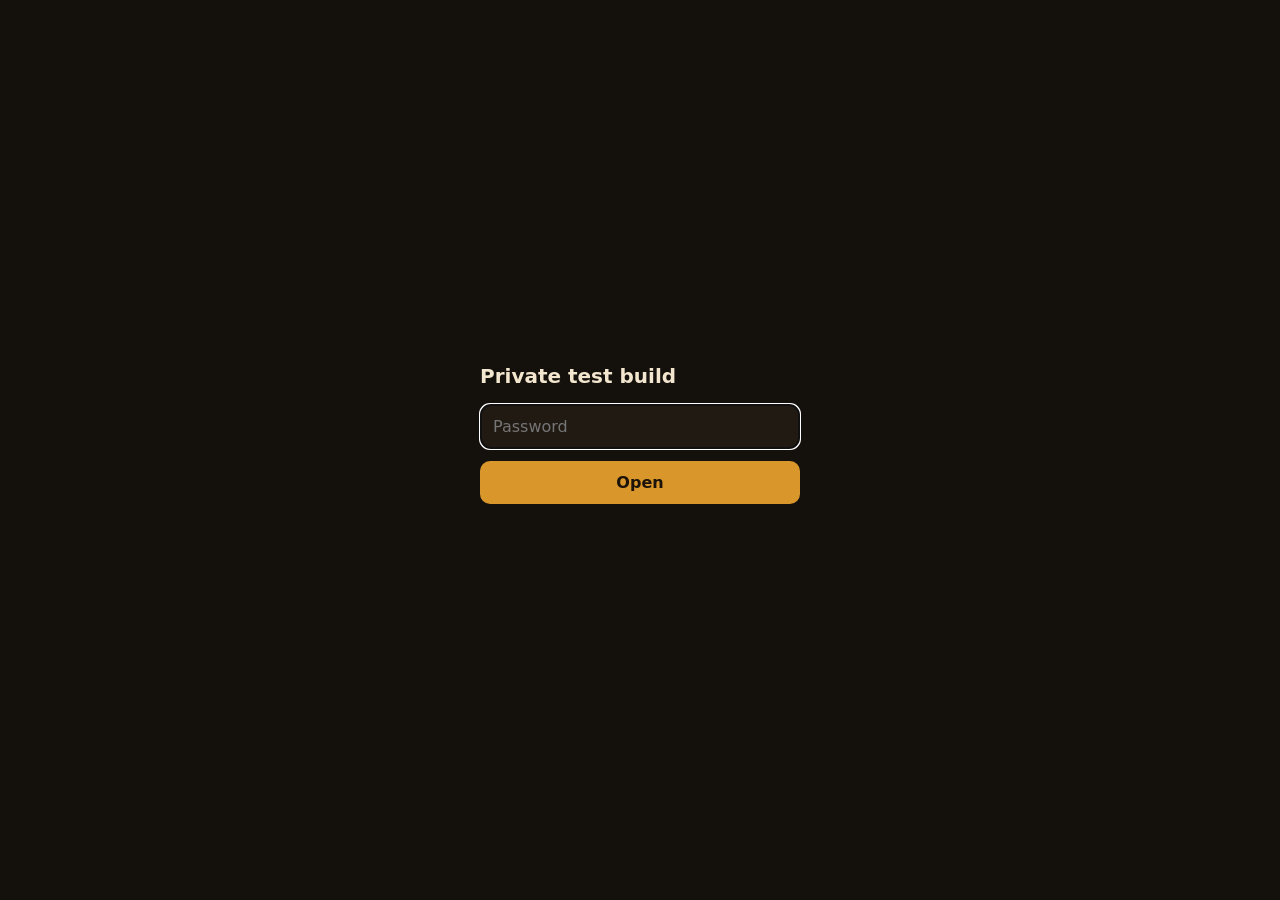
==== commit 0ca410b7: "Lock the test site behind a password during CrazyGames exclusivity Co-Authored-By: Claude Opus 5.5 <" ====
--- a/index.html
+++ b/index.html
@@ -1,78 +1,26 @@
 <!doctype html>
-<html lang="en" translate="no" class="notranslate">
-  <head>
-    <meta charset="UTF-8" />
-    <script>(function(){var e=`https://survival3d-telemetry.ardauyaroglu.workers.dev/e`,t=`mw9fegmu`,n=window,r=document,i=location.search,a=``,o;try{var s=crypto.getRandomValues(new Uint8Array(16));for(o=0;o<16;o++)a+=(s[o]<16?`0`:``)+s[o].toString(16)}catch(e){for(a=``,o=0;o<32;o++)a+=(Math.random()*16|0).toString(16)}var c=n.__boot={sid:a,html:Math.round(performance.now())},l=/[?&]test(?:[=&]|$)/.test(i),u=l&&/[?&]telemetry=capture(?:&|$)/.test(i),d=/[?&]lang=tr(?:&|$)/.test(i);r.visibilityState===`hidden`&&(c.hidden=1);function f(){try{return!matchMedia(`(pointer: coarse)`).matches||matchMedia(`(any-pointer: fine)`).matches?`desktop`:Math.min(screen.width,screen.height)<600?`mobile`:`tablet`}catch(e){return`?`}}function p(t,r,i){if(!(c.sent||l&&!u)){c.sent=1;var o=Math.round(performance.now());i.dc=f();var s=JSON.stringify({f:1,plat:`web`,ver:`1.3.0`,tut:0,sid:a,sn:0,dn:0,dev:`?`,e:[[t,o,r,o,i]]});if(u)return(n.__beacons=n.__beacons||[]).push(s);try{navigator.sendBeacon&&navigator.sendBeacon(e,s)||fetch(e,{method:`POST`,body:s,keepalive:!0,credentials:`omit`,mode:`cors`}).catch(function(){})}catch(e){}}}function m(e){var t=e?d?`Bu tarayıcı oyun için eski`:`This browser is too old for the game`:d?`Oyun yüklenemedi`:`The game couldn't load`,n=e?d?`Tarayıcını güncelle ya da başka bir tarayıcı dene.`:`Update it, or try another browser.`:d?`Bağlantını kontrol edip yeniden dene.`:`Check your connection and try again.`;function i(){var e=r.getElementById(`boot`);e&&!c.js&&(e.innerHTML=`<div role="alert" style="position:absolute;left:50%;top:50%;transform:translate(-50%,-50%);width:min(340px,86vw);text-align:center;text-transform:none;letter-spacing:0;font:600 16px/1.45 system-ui,sans-serif;color:#f4e6c8"><b style="display:block;margin-bottom:10px;font-size:24px;line-height:1.2;color:#ffe08a">`+t+`</b>`+n+`<br><button style="margin-top:18px;padding:11px 28px;border:0;border-radius:10px;background:#f2b632;color:#2a1604;font:800 18px system-ui,sans-serif;cursor:pointer">`+(d?`Yeniden yükle`:`Reload`)+`</button></div>`,e.getElementsByTagName(`button`)[0].onclick=function(){location.reload()})}r.readyState===`loading`?r.addEventListener(`DOMContentLoaded`,i):i()}var h=0;function g(e){if(!(c.js||h)){h=1;var r=0;try{r=+(sessionStorage.getItem(`boot-retry`)===t)}catch(e){}if(p(`boot.fail`,`js`,{why:e,retry:r,online:navigator.onLine===!1?0:1}),e!==`parse`&&n.__fresh){setTimeout(function(){m(0)},4e3);return}if(e!==`parse`&&!r)try{return sessionStorage.setItem(`boot-retry`,t),location.reload()}catch(e){}m(e===`parse`)}}addEventListener(`error`,function(e){var t=e.target;if(t&&t.tagName){if((t.src||t.href||``).indexOf(`/assets/`)<0)return;t.tagName===`SCRIPT`?g(`script`):t.tagName===`LINK`&&t.rel===`stylesheet`&&g(`css`)}else!c.js&&(e.error&&e.error.name===`SyntaxError`||/SyntaxError/.test(e.message))&&String(e.filename).indexOf(`/assets/`)>=0&&g(`parse`)},!0);function _(){r.visibilityState===`hidden`&&(c.hidden=1),!(c.js||c.sent||n.__freshGoing||r.visibilityState!==`hidden`)&&(c.hid=1,p(`boot.hide`,`html`,{p:0}))}r.addEventListener(`visibilitychange`,_),addEventListener(`pagehide`,function(){c.js||c.sent||n.__freshGoing||(c.hid=1,p(`boot.hide`,`html`,{p:0}))})})();</script>
-    <title>Torch Survivors</title>
-    <meta name="viewport" content="width=device-width, initial-scale=1, maximum-scale=1, user-scalable=no, viewport-fit=cover" />
-    <meta name="google" content="notranslate" />
-    <meta name="theme-color" content="#0a1018" />
-    <!-- The tab icon: the T6 logo's torch head (F1, Arda's pick, 30 Sept; the 16 and 32 px files are pixel-tuned, not downscaled). -->
-    <link rel="icon" href="./favicon.ico" sizes="16x16 32x32 48x48" />
-    <link rel="icon" type="image/png" sizes="32x32" href="./favicon-32.png" />
-    <link rel="icon" type="image/png" sizes="16x16" href="./favicon-16.png" />
-    <link rel="icon" type="image/png" sizes="192x192" href="./icon-192.png" />
-    <link rel="apple-touch-icon" href="./apple-touch-icon.png" />
-    <!-- The boot screen's look (#boot below): inline, so the burning torch is up on the first paint, before any file arrives.
-         --p (0..1, set by src/main.tsx as the character files arrive) fills the bar and, as --f, grows the flame from an ember to a
-         full blaze: full at 90 %, as the menu replaces the torch in the same step as the last file (100 % is never painted); the
-         flicker is transform/opacity only, and off under reduced motion (the growth stays). Each piece is placed from the
-         centre on its own (absolute), so nothing moves while the page streams in. -->
-    <style>html,body{background:#0e0b09;margin:0}#boot{--p:0;--f:min(1,var(--p)/.9);--h:min(240px,40vh);z-index:10;color:#ffe08a;letter-spacing:.16em;text-transform:uppercase;background:#0e0b09;font:700 14px/18px system-ui,sans-serif;position:fixed;inset:0;overflow:hidden}#boot i{display:block;position:absolute}#boot svg{width:100%;height:100%;position:absolute;inset:0;overflow:visible}#boot-torch{left:calc(50% - var(--h)/4);top:calc(50% - var(--h)/2 - 24px);width:calc(var(--h)/2);height:var(--h);position:absolute}.bt-glow{--g:min(400px,72vh);left:calc(50% - var(--g)/2);top:calc(24% - var(--g)/2);width:var(--g);height:var(--g);opacity:calc(.5 + .5*var(--f));transform:scale(calc(.45 + .55*var(--f)));transition:transform .6s ease-out,opacity .6s ease-out}.bt-glow i{background:radial-gradient(closest-side,#ffa84066,#ff802826 45%,#ff782800);border-radius:50%;animation:2.3s ease-in-out infinite alternate bt-glow;inset:0}.bt-ember{background:radial-gradient(closest-side,#fff0b8,#ffb040 30%,#ff6e1e8c 62%,#ff5a1400);border-radius:50%;width:64%;height:10%;animation:1.3s ease-in-out infinite alternate bt-glow;top:34%;left:18%}.bt-flame{transform-origin:50% 95.6%;transform:scale(calc(.4 + .85*var(--f)),calc(.1 + 1.02*var(--f)));transition:transform .6s cubic-bezier(.3,1.35,.6,1);inset:0 0 55%}.bt-flame i{transform-origin:50% 95.6%;animation:1.7s ease-in-out infinite alternate bt-a;inset:0}.bt-flame .bt-m{animation:1.1s ease-in-out -.5s infinite alternate bt-b}.bt-flame .bt-c{animation-duration:.8s;animation-delay:-.3s}.bt-flame .bt-l{opacity:0;animation:1.5s ease-out infinite bt-lick}.bt-flame .bt-l+.bt-l{animation-duration:1.7s;animation-delay:-.75s}@keyframes bt-a{0%{transform:rotate(-2.5deg)scale(.97,1.04)}to{transform:rotate(2.5deg)scale(1.03,.96)}}@keyframes bt-b{0%{transform:skew(3deg)scale(.95,1.06)}to{transform:skew(-3deg)scale(1.04,.96)}}@keyframes bt-lick{0%{opacity:0;transform:translateY(8%)}20%{opacity:1}to{opacity:0;transform:translateY(-14%)scale(.55)}}@keyframes bt-glow{0%{opacity:.72;transform:scale(.97)}to{opacity:1;transform:scale(1.03)}}#boot-text{left:0;right:0;top:calc(50% + var(--h)/2 - 12px);text-align:center;white-space:nowrap;text-shadow:0 0 14px #ff963280;padding-left:.16em;position:absolute}#boot-track{left:calc(50% - min(100px,26vw));top:calc(50% + var(--h)/2 + 18px);background:#26201a;border-radius:4px;width:min(200px,52vw);height:6px;position:absolute;overflow:hidden;box-shadow:0 0 0 1px #1c130d,0 0 0 2.5px #b8831f}#boot-bar{height:100%;transform:scaleX(var(--p));transform-origin:0;background:linear-gradient(#ffe08a,#f2b632);transition:transform .25s ease-out;display:block}@media (prefers-reduced-motion:reduce){#boot i{animation:none!important}}</style>
-    <script>(()=>{let e=`mw9fegmu`,t=location,n=t.search.slice(1).split(`&`).filter(e=>e&&e!==`v`&&!e.startsWith(`v=`)),r=new URLSearchParams(t.search).get(`v`),i=e=>{let r=e?[...n,`v=`+encodeURIComponent(e)]:n;return t.pathname+(r.length?`?`+r.join(`&`):``)+t.hash},a=e=>e===`fresh`||e.startsWith(`fresh=`);if(n.some(a)){n=n.filter(e=>!a(e));try{for(let e of Object.keys(localStorage))(e.startsWith(`survival3d.`)||e.startsWith(`s3d-`))&&localStorage.removeItem(e)}catch{}try{history.replaceState(history.state,``,i(r))}catch{}}let o=!1,s=e=>{try{return window.__freshGoing=1,o||t.replace(i(e)),o=!0}catch{return!1}},c,l=()=>c??=new Promise(e=>{let t=new AbortController,n=setTimeout(()=>t.abort(),1500),r=t=>{clearTimeout(n),t||(c=void 0),e(t)};fetch(`./version.json?t=`+Date.now(),{cache:`no-store`,signal:t.signal}).then(e=>e.ok?e.json():null).then(e=>r(e&&typeof e.build==`string`?e.build:null),()=>r(null))}),u=t=>!!t&&t!==e&&t!==r;window.__fresh=new Promise(t=>{l().then(n=>{if(!(u(n)&&s(n))){if(r!==null&&(r===e||n===e||!n))try{history.replaceState(history.state,``,i()),fetch(i(),{cache:`reload`}).catch(()=>{})}catch{}t()}})});let d=!1;addEventListener(`error`,t=>{let n=t.target;!d&&document.readyState!==`complete`&&(n instanceof HTMLScriptElement||n instanceof HTMLLinkElement)&&(n.src||n.href||``).includes(`/assets/`)&&(n instanceof HTMLLinkElement&&n.rel===`preload`&&n.as===`fetch`||(d=!0,l().then(t=>{if(u(t))return s(t);try{if(sessionStorage.getItem(`fresh-retry`)===e)return;sessionStorage.setItem(`fresh-retry`,e)}catch{return}s(Date.now().toString(36))})))},!0)})();</script>
-    <script type="module" crossorigin src="./assets/main-B9bpB6na.js"></script>
-    <link rel="modulepreload" crossorigin href="./assets/creatures-Dkbrej5P.js">
-    <link rel="modulepreload" crossorigin href="./assets/style-BK3flWEo.js">
-    <link rel="modulepreload" crossorigin href="./assets/enemies-G7o5Qr2g.js">
-    <link rel="stylesheet" media="print" onload="this.media='all'" crossorigin href="./assets/main-DcPX5k5o.css">
-    <link rel="preload" as="fetch" type="application/octet-stream" crossorigin fetchpriority="low" href="./assets/mage-UbM87goW.bin">
-    <link rel="preload" as="fetch" type="application/octet-stream" crossorigin fetchpriority="low" href="./assets/shaman-fVXK2UmT.bin">
-    <link rel="preload" as="fetch" type="application/octet-stream" crossorigin fetchpriority="low" href="./assets/knight-DuAJT7p4.bin">
-    <link rel="preload" as="fetch" type="application/octet-stream" crossorigin fetchpriority="low" href="./assets/ninja-iLEwE-Zq.bin">
-    <link rel="preload" as="fetch" type="application/octet-stream" crossorigin fetchpriority="low" href="./assets/brute-OfI8WIyl.bin">
-    <link rel="preload" as="fetch" type="application/octet-stream" crossorigin fetchpriority="low" href="./assets/archer-RswNqf9H.bin">
-    <link rel="preload" as="fetch" type="application/octet-stream" crossorigin fetchpriority="low" href="./assets/skeleton-vDlyZgk2.bin">
-    <link rel="preload" as="fetch" type="application/octet-stream" crossorigin fetchpriority="low" href="./assets/ghoul-ev1iqjwl.bin">
-    <link rel="preload" as="fetch" type="application/octet-stream" crossorigin fetchpriority="low" href="./assets/mimic-QRzvY19L.bin">
-    <link rel="preload" as="fetch" type="application/octet-stream" crossorigin fetchpriority="low" href="./assets/bloat-8ZKXHR6L.bin">
-    <link rel="preload" as="fetch" type="application/octet-stream" crossorigin fetchpriority="low" href="./assets/boar-ThZd3Aol.bin">
-    <link rel="preload" as="fetch" type="application/octet-stream" crossorigin fetchpriority="low" href="./assets/cultist-Y7ojqJVe.bin">
-    <link rel="preload" as="fetch" type="application/octet-stream" crossorigin fetchpriority="low" href="./assets/slime-vOQiVJPj.bin">
-    <link rel="preload" as="fetch" type="application/octet-stream" crossorigin fetchpriority="low" href="./assets/bat-9rnXwfN4.bin">
-    <link rel="preload" as="fetch" type="application/octet-stream" crossorigin fetchpriority="low" href="./assets/war_banner-yBL7PO6J.bin">
-  </head>
-  <body>
-    <canvas id="c"></canvas>
-    <!-- Shown until the character data has arrived (src/main.tsx removes it; a failed boot swaps it for its error card). Styled
-         inline in the head: it must work before any CSS loads. The torch is the logo's (art/logo): a gold cup with three rivets on a
-         wooden handle with a gold foot, its flame the loading progress. The line is in the game's language: Turkish with ?lang=tr only, as in src/ui/strings.ts. -->
-    <div id="boot">
-      <div id="boot-torch" aria-hidden="true">
-        <i class="bt-glow"><i></i></i>
-        <i class="bt-ember"></i>
-        <i class="bt-flame">
-          <i><svg viewBox="0 0 100 90"><defs><linearGradient id="bt-o" x2="0" y1="1"><stop offset="0" stop-color="#ffac30"/><stop offset=".55" stop-color="#ff7a1c"/><stop offset="1" stop-color="#e5440e"/></linearGradient><linearGradient id="bt-y" x2="0" y1="1"><stop offset=".2" stop-color="#ffe08a"/><stop offset="1" stop-color="#f2b632"/></linearGradient><linearGradient id="bt-v" x2="0" y1="1"><stop offset=".3" stop-color="#b06bff"/><stop offset="1" stop-color="#e2c6ff"/></linearGradient></defs><path fill="url(#bt-o)" d="M26 86C20 70 22 56 31 30c2 12 6 17 9 17-2-15 3-29 10-43 5 12 12 24 10 38 3-4 7-10 11-18 8 18 11 44 3 62z"/></svg></i>
-          <i class="bt-l"><svg viewBox="0 0 100 90"><path fill="#ff8a22" d="M46 20c0-6 3-9 4-15 3 5 5 10 4 15-1 4-7 4-8 0z"/></svg></i>
-          <i class="bt-l"><svg viewBox="0 0 100 90"><path fill="#ff9a2a" d="M66 34c0-5 3-8 5-12 2 5 3 9 2 12-1 3-6 3-7 0z"/></svg></i>
-          <i class="bt-m"><svg viewBox="0 0 100 90"><path fill="url(#bt-y)" d="M33 86c-5-14-2-26 5-42 2 8 5 11 7 11-1-13 2-25 7-37 5 12 10 22 8 34 2-2 4-5 6-10 5 14 6 30 1 44z"/></svg></i>
-          <i class="bt-c"><svg viewBox="0 0 100 90"><path fill="#fff3c4" d="M38 86c-4-12 5-26 12-42 7 16 15 30 11 42z"/><path fill="url(#bt-v)" d="M42 86c-2-9 3-18 8-30 5 12 10 21 8 30z"/></svg></i>
-        </i>
-        <svg viewBox="0 0 100 200"><defs><linearGradient id="bt-g"><stop offset="0" stop-color="#a8661a"/><stop offset=".4" stop-color="#ffe08a"/><stop offset=".65" stop-color="#f2b632"/><stop offset="1" stop-color="#9c5e16"/></linearGradient><linearGradient id="bt-w"><stop offset="0" stop-color="#5a2c12"/><stop offset=".4" stop-color="#9a5c30"/><stop offset="1" stop-color="#4a230e"/></linearGradient><radialGradient id="bt-r" cx=".38" cy=".32" r=".62"><stop offset=".1" stop-color="#fff6d0"/><stop offset=".6" stop-color="#f2b632"/><stop offset="1" stop-color="#c07a1c"/></radialGradient></defs><g stroke="#3a1f04" stroke-width="3" stroke-linejoin="round"><path fill="url(#bt-w)" d="M38.5 127h23l-2 58h-19z"/><path fill="none" stroke-opacity=".55" stroke-width="1.3" stroke-linecap="round" d="M45 134q-2 11 0 21t-1 22M54 132q2 8 0 17M55.5 160q-2 8 0 17"/><rect width="27" height="12" x="36.5" y="183" fill="url(#bt-g)" rx="3.5"/><rect width="36" height="10" x="32" y="119" fill="url(#bt-g)" rx="3"/><path fill="url(#bt-g)" d="M21 105h58c-1 8-6 14-12 16H33c-6-2-11-8-12-16z"/><path fill="url(#bt-g)" d="M17 85h66l-2 17H19z"/><rect width="64" height="6" x="18" y="100" fill="url(#bt-g)" rx="2.5"/><rect width="70" height="8.5" x="15" y="78" fill="url(#bt-g)" rx="3"/><g fill="url(#bt-r)" stroke-width="1.3"><circle cx="31" cy="93.5" r="4.6"/><circle cx="50" cy="93.5" r="4.6"/><circle cx="69" cy="93.5" r="4.6"/></g></g></svg>
-      </div>
-      <span id="boot-text">Lighting the torch...</span>
-      <script>if(new URLSearchParams(location.search).get('lang')==='tr')document.getElementById('boot-text').textContent='Me\u015fale yak\u0131l\u0131yor...'</script>
-      <span id="boot-track"><span id="boot-bar"></span></span>
-    </div>
-    <div id="joy-base"></div>
-    <div id="joy-knob"></div>
-    <div id="pointer"><span></span></div>
-    <div id="pointer-core" class="pointer--core"><span></span></div>
-    <div id="pointer-fury"><span></span></div>
-    <div id="pointer-loot"><span></span></div>
-    <!-- the runaway chest's tag over it (its purse, a pip a hit, its time; src/game/game.ts chestTagFor / syncChest) -->
-    <div id="chest-tag" class="chesttag" aria-hidden="true"></div>
-    <div id="pointer-boss"><span></span></div>
-    <div id="pointer-quest"><span></span><i></i></div>
-    <div id="ui"></div>
-  </body>
-</html>
+<html lang="en"><head><meta charset="utf-8"><meta name="viewport" content="width=device-width,initial-scale=1">
+<meta name="robots" content="noindex,nofollow"><title>Private test build</title>
+<style>html,body{height:100%;margin:0;background:#14100c;color:#f3e6cf;font:16px system-ui,sans-serif}
+main{height:100%;display:flex;align-items:center;justify-content:center}form{display:flex;flex-direction:column;gap:12px;width:min(320px,86vw)}
+h1{font-size:20px;margin:0 0 4px}input,button{font:inherit;padding:12px;border-radius:10px;border:1px solid #6b5a43;background:#211a13;color:inherit}
+button{background:#d9962b;color:#1b130a;border:0;font-weight:700;cursor:pointer}#e{color:#ff8a7a;min-height:1.2em;margin:0}</style></head>
+<body><main><form id="f"><h1>Private test build</h1><input id="p" type="password" autocomplete="current-password" placeholder="Password" autofocus>
+<button type="submit">Open</button><p id="e"></p></form></main>
+<script>
+(function(){
+var B={"salt":"8KVqEP+2dJ9nzwdkdH7nyA==","iv":"2tFomqvtIahz7t4b","ct":"fAwOrNGBE5l+9MV3GqqIlF2iMOe900/mNRZK9JaK41ogvGaNXjbP++4NuPg9+ZNgRgYJS9mMYm1V9uwdykZcJvtDXyEDcJX/x4ZpGKTpklDipWYLQwANlXZj9h3GrCDh3jqEUYVUX/3CgUmFYHxFkcOsLOt+LDQJyzd1XxmOhljfbk1V6GaB4ArxB3zHDMJCeRB64WBi2SBvXQzv/KPUAPq0WzEV0jXv9FYjflbNK4oFeRwIbPZ1zSUh2ObMWfL4JIy+OQlJD7Vdq+jIjL/2QkU9cPebv0OS6Sip1KKvnFMv86uANKAwBUw8MnUuXUAJFwrpZd0q0e8G/tjDXGBvWD3W6jJfYUaooQLVEiPOn91r9iawTWcgXx5xMRcdEunFnv/q4pCYEzabRlSQAsH/WHjIaLOt2dy8qC5dss6pft0vrLWu3dbaUK4KqkWq7FSt2o8cAxO3+TUF7wLwCqBlh5IV+PJMGBbqf6viz4wdm2B4xbbYJzSCXVEuFwypl9ewxKHpsmnVh+CFgeXd2zx8iEDZ8v3qB1HXCHVtsf0nuRk2D2YD/VuyqlhrUJTiE63YfYAf4CFZptplxfrNoA+KCIffLbAfovy67HE3FvzdAK5Icx7zlGzTnSbrzxS4wPsyW8MG5x4brXmUYx9t0tzwimO9K/8y3tdoseaG+DwhAR7oW6ilI3pFSzs0bm05ubnaed1ng3S0PD+sVuqCIYNwG41vgB4H/XlaJuy4NWVU8InihLu8QALNPUmtzFmpnewg5klmbTUMg9TunZONufxnFXDCshv4NG8hDa+GeMlwNC5/vohhg0Hv2Ie53o+YtyGnT0EpFyWDR+QavU1yJPk6xtpHX8QYsSsiHnKNWjuVDQZLsmMapbm4XjXTvo/Gxtl9eiopv8i7uX34DE6J9YWlFBXOdPQEcf3/GUHv7KB6xy8SRtHOpud49MyH6Ww2fKPuB6f9kbpr4xDkG6O+sh9BwF+9KeAWb9CHgQpK/qMgMxKcFDa3AkJaa3YAREBp+Q6RIPWKwNUuhvtuHCJxdoACdOMLxGFNcA4vlIZF6BpbRYTParA+FAxs8jzeNB5uJjejRbgQBC+FRn2+YtmswUgk1O+JVjo/uCVaJLzARKrpAzjX2FdxKrfH6f0Brwc0cVC8g4eVCH3/cDeuDBp5qIVK3zKiyCvS/WuUV631EXyAjLI45Or1dyxNCZXi6ElEAs3Etxxar8BxdxWbFYnYyF0+SGCnOaF4Wn2U0VIN9bj18/Ox+YpgDoKMOEFd2ETnCwF9LirTPuRbjiedmiJh4qjaNi3xxeaOY9VgVuFeSHHpGjdqhgAY87sr6opo6qZMqlsRcMWF/C1vbF9l7CzzBxN3DJ6oFWujQGacTxk/yzIoJPhIRQlVQzzOWnShUTI54QJqURZdzWdrxvPB9NJX9rl8a/oXY1N1sj5Ku/nYy5wBewgCRSia1SDcyz3dFfj1yw7MHNdbU0Sxh9S4Eq6aV9i7oqwxvVwklMKV9SMj6jIrs0h6Tuh+/MPeLsey/najbTGTvCiBMuKAo9RGkW+ZMZGYDUGkGM5CFo3TwxpNfHKzn8lgULtkoIbJevrpzshbyYEq5ruNdLcb9WZWyqrhhprlOs1zStqEA9MI7sVtdVyYgDA1hyXgS+1E5/DfIxOWAkS+zOViv1njTgO3iA7IpVhQtiReOsrfVsvl6QYRpxT28P/ktmDYnxz42Lhzb8I+QyjsIaAtjrBnoQj+QlhmjuF0/sHqs8JlMdCIB6dQD6kfeMTckmHylXV52rUCq+VSKdZuAAsSHBceemQRRsveiLZFl7p3y7cqIAjJ0T1OITosmOHuO/qvm7myflenEPmFBzrszjvc0Gt+zb6u48y+/SUzksGgQBWwuz4tS9ndRAy9ZPxhdTT1/[base64]/VnUgQOM0kL6fefpwWrQM9zUA6RINDIkOX2yZW5SYM4ejfr2l8iIhhFS2iW9962fffjH71cUXkn7liQcKKCsd+MCM9jhkFsBYzi+l1KqDxAYRyIJg3hvQJ/p+3QummhbfI2NDMZH9sf7iu47N0HBvwtQagNmtZdWwltr4fAUU4M4fZVvSu/Z+omyhe7Oe51SYxCtCTATGHehkr1qm4Qe9E38eQBvPnQTRQ0bEMhbvvoM308+0AHkojL498BV7YWXllWQPz8i0SGjlCbFerAHcO16iVOJ3r0VFgZV3Cjehr+NnsFBt51jCqCLUF9E4+FB5jx6C8/ThHrt/eZYaZKw1A/raGOd9pIEoIjZLqCWkn4yO9iB2j+qez70r+HqVp+2CyczaT5ck95komxKMao7wFQkIg80Qcaz1zcIXVlZyQ3H9nAqHksIVjooO43lZ0szM2j6aTZ2qfikqJSUEMaA435vNN13Mu+7SKDt27i16Aiq+SYjW+hCXFAUf0AkEkGWzyRv26G/+CY6m6y5+a7PzJh/GbIzRV8l7E4QUsArQeS9hBlpEZXt08n8hMXXZ2oQicSK7Ow/dCfFDtKsKlyI10mWyTQTjU8wqBR4aa8wo584As7VILLmGozXkYzS4uz49AE6FSMHnSQzfPJ/R4SH2ufkmiqVvNzLHvulTqQ5MpfgpGrndmhOHfQdHMw1aaswKrkSztHpakQk8Juv4lPnEeLTgD/xUBYMu8cE9zyUgtz4SvKmj0ziYONiL+SE0Erx8eA8/[base64]/yXJ/LgOqNPcmTGthb08JeklyzzJ/xaw/zPVFCJjvLUWDKuBcqIuJTjEM3w5ZJ6aFYPj36hGpsiTiybN/ZK78tOwZ9mvgf9gk0/y9pgzGjnvvvsnm3jBKSCURdMuas6FIVczpD5xHAolRMRYYU5gHQNM41I7p8ulNJHIFyibr76U7yy9Tm9aduuYVgWPp+rnqnSS6a5HURfWLc7pPWd+YI6e3Ew1ReuMiobJIFzHe4NbC/VEVb8U7VOi6z3ptWd8d5EOS1jgD0jlIiSqB3WiWD2R9WqSXqUHgK0qxDT6eMhmFPlZkZoFXdpS0Gpgk0FydtgJylbXs87mnY7weyhRWwrYNB2cxYDFwtZvZvY2+XNpFl28t8JVMV9ZwUAfJI/Ts8tiCD45hqXw7vp6cixgLTCEWtA/NtWg0pT/A+7Wq1ecQkJZ7gFtetm0MSpGCHC1rN1FQtcElT7LLHDtyhpc4Ej8rS4EFeo2j7I7Of5YizWwYIA3Ok21nJ5rUKQXnpSGuNPrKrKEhBeugjd3gD/EDwyd2VsgvMklRpJWfVeLoEl36ZMVBLFEAzFHEIvRxW13C6WE+dkRX3Efz1DMi0l2oxyO8XlIZu9GICgSYHVDBTIksKzHSOEKI3uwsbk/DvcTIpQvE4YOIq8hJo4ZLv+QvPdM5KNY3FcqzJ0Nqf7yAqz3MbX063lVbLFl00goZffaWlYcJ2YHIg4pupbR9lUOHAmLlXa/n68Ul2cwBpMDE/slqsVhWm8b+3QUE6nOCzcyrk1DUUyGLQfLsb9KMXOoWrCCND977sCEWRxoGOuK4hpcapO+WuJqpeUjEf/HFoHpYvXwx73mAXJ9Ko+aB/BA9QJBYAC5wNyYdIQdspQJXbPdUSL3QzJySLYOui86W9HfYv86VwAfBRek+3+TRyI1eSd+qqWyOsKFgv2rYVD7/5RU+nQrfdIxT0IVX75PCerMjuEngEFjVulLxaMVSemX50yLkpt3b6WaHMaf5uoQMYD23Nxs/Q3B6C1HZ4nxxeAPZIb2fjGBK5L1xI2NN25TUmuIQFtpsAdVCUlFK/F2b/[base64]/yClQtNenZ/f9LcDB8pDS5VGGSC5hNfthvD1CXZutXVM3bgDZJKTWdzOYmzlZp75aI23hoGqEWYgeErK4cA506MbjRu57OrqiBrCaP68wlcfw3sebe0vurUU/S6jb2Pasho6zLZIs5zWwBbyxIBiVUZqwlVa5gpHzNAmVjQu5roCZSgt7aDhPdscCS/ifP9WX5QQAzF0T0i9w4TJ07oo8cxJe+8iaFjpOPJYAGz0dtk3s9mjOFxdn6brdVYfXasl2ocFB0GgAfNvo5tM4zWY/x5DB1HYF0+wh01/cCCHRPQQ1q176bRpGPxIi+la+ncEO4A+aKZ0VtAlj3YQlQdN4oD3rRvSatwdsZYNCY7dkBI0uLtHQvDcZTFSIYZ5Z1VlVjiy8Y6vE2zpdXKzUJWT02qcWaoBzdB5hY++rfOFldc1cb1YFw0TwNJauzl4p2rc19t5lS5vS8XBUD1ducGVX3nGfMxRjar7m/[base64]/9gd07ncx6jAdg4gQ9vFjnF+fmJny9tAjtm5NFgO4eNF6BluLHmYPHLrKcI0PRTNGifCbnjEfNXhg1fxuNB0U6gsZgrjXYQ8wTGyoUJ0T+xl9Cf7SIBP8nmRHH864sygnI/rEwMegR/CPBaECmRL7UogCXRmSzmtcPy+ziJblq0xmUj+/73jt7dC5To9yyrVHv5Jq2NL0CQXHZyA04Dlt8QM88mSTM7wZVRPBoMHEBt5KGwfZq16YML2pzDalpHUDLbrughOEuDpTPg2mBgfTu/[base64]/oLJHJgmzUWbzu1GpfbHbMoJpexr/mjyQ0mawYyX5FH+EMywivOYT1as+YImbePBbWSG2pVEQV53PLKRV6GtmyxFcpSgZ7xT9wNMS+toXex4lLyhLa78wc3IwuoUV8/o2vuaxlw4fXv5vp+zGCJiADfZspmGugLFBni+dWoChtbqUFoSsoi/Q5bMGBeiEP24RXd/[base64]/yiuDq0RCQIr1Eg/q6XF05sy7CsYPALj3bno5A3i7arDOLAglFsecUCrA9hKXWuPGJzfMIqE/[base64]/wUFE+TrOtyP2yT3+yBWvMq0hmgIGc/QnJEKZ6YTd7MwV92llra25Wx9CCgS/3hG/6sD292FjU8ebIB9x79wtm+Q2i0EA9V1qApf6yTlJ2+2X7vhTM4ZYpom/HXozlyKceVYGipEVLmCGLO2Jv7LYYECYSH41uVB/5TmvJQ0jLbbULubCZ+AO6qa+sLNGEp5MOh807KaC1jAQ3uPIRIPlW4T1GENj4ZG+SbxfI4EoNGX8uFskzUfpz3CBgCvpbTMRceJnQjAxbTyG9GP2VPW3gxWfACAdmS0tFARgfJYdtujwh9ZMVJHukd5CE1zKxLEc4e/DGe2FtrEE2ATAkP+NmTnC41x2Rm52JNCVXokFxFHMmUtsQY3sAm8ftSwXaIqlDqlel04Rw11L+8HG0ov39o9Kubh5sLYJvTkQp4whCxCRhfeIdw4aPD/[base64]/YHAoDOwuHw5/OoJvB/xzNAHzeTmMFDloFZsxYpT8qON66As+044mCgMccSNlRMnh3lopitxv+6KaM86rzmEdmTabdFXDilUTzz2pqBzGJHJ/yuqlJdwTxHJA4e1j/rXF5TrO1iqfMkjY64+aJgB8UAOK6FOYj+nI7RVZAAwbCVOyYtlOL7IAlrWtzrn/3muTa1YPVWudkNd4fx6RJU+8OXkOuGV+5BXGVsTZ0fIuN58rQY3TVjQR02g0lU/54U7YM6WJLkGCWtWhA4FEoeRcXDrB69Xc2J3zZRji3+K6k9mieIVKrFSAF3zpq+aeOUnlbkLVFEgnRKkFzCT8bRaLuKlsT8uVy82N3K/4eDvq8FpDZfACS4l9Mut1LRRPQhlwNtaZk/KdaroaIsUUSfeDX5tBqmmnd9DYzsXdC1VGwZhnFVNi2FmxZUYL2sDSjDO0lX4Z0FAXwHXfIuGrbaw6uL7wGv+Y+mKupuzFUCfJFdma5xZQ4GJ7mbL/xy43qskeK1mJ5CiposX5tpUYxULOJF4eP+teyGJ7Pn77M8lBt8e1PSSU5FcPAF2sdc7LJMswX90xk++nFy2cuQtR19esr47rI4rpEh4Zx6ArT2DZwXyXMZzUf1FcQB7cg1DcapfPhI4EHcvWAb9p87YTBX/CUkEVsuFuAwfMs282+EBqfHlVH8HulMKtyqvAv5wFxhVwFDnOek18gCSt6SCzX750VXQe7FkUFtmQLzp1zD6l+CxwWFxswXSyqmm7eNurWS7NfaHN78IiKpOUAv4Gd0F15qvIeV4jiex1o2+VGNlKY+GjN+sHyVdU4k++2AyBkkU2UtK9A7HD5z1KemhhnINRJ6/u3Oij5jEcIm0ddSMaeEip6gGXJx5qaSe0vOhd+u+9iw63cP/[base64]//OJn6Jyq7t0/kdD7TN/aMq11A03lJtE54uVeakYjOF0OkIQt8oO/QPr4AjTCcXXUIvzn/FOBSPWnKr04WhgBkjo9IcpArElqryK67BDWOqmBfhM8+xeWhqXM0cpLOE4V3t3/POujczhsmzBoqA6g4KtbDI61bJG8zpMJnTMHYgVdQqgPJ3XQeNTXp9FS/rfKc5mXtEk3/C07pTm08fOVx5e/iAAptX9P5QA+sckblk0/a8+iI+8z85x0RnTwH+4mofYuH5uX7G81yS32KMhk2KyYTTlvd5gFl4tI7b0jf/Vyrk5lFUqbhRN2fRzd5ImeoPVUH2IPVQAfl+fha5Rpef/ZhI6Jn1HS9OZmtpecfQqhNqlaG26d1Exq8GoI93JhqMbLADs+IBfpwHZxhVFz2ODJ/gWk0TQZYxz26qFZs2KhVDdPY4HlQw+g5pdsCJ8ZJ+LdEpMo0AWQMBQ9XnmN8pLggNvlo3X/xgAvBTv+t3YxW7kG48QV7B7p9yHkJRCPpiiyO5wL1dO1X1UUqWHqZDqd2UAZC2SoI4egkh62UuOaVo7RnA/[base64]/b9Q/Yn6PzoddXYK9764MMP/G+xPq1/uJr1jDBUbQV4zVFi/jG/EWVtc1uhn5wJ9BRIqZ0KV7vjogva7UVAR1Shrsa0DKew+4H+QEIeiQkFB7dQyN2QD3LrsVI+81eUPiDHwjlRPoN/ma6f9Hsr6O8lBckga4zgKSin/sNo1vEl/+oW0eJ3a6N7Qy76ToLyJrSPRqKZ0fc1IsCar6uPwWFqoyfXVKbftiXdGX4t01iC+V0AL+ta2sXl5GMjo0qau8pEj/J0HM+HRMNqt6ufCy+mHYPUZ7PZLk74tuFM1ZKOh5/W6LiXuCnNroIvarxZJaFyMFGMzm3qs03/BISjw+B2z8g2Ado0SMZ43Wtz/fdvOcbPcwF40+P5nnThtaPloqoQReWqRM0T3RYdVcI0pRg2qS2KfspQoojUUpog+HYbZ0ss13FRyMaBHH7HdSH3Yw+67zR36i+5YHGvNWfHZ1T+5YYl68j1LU7qzKi/[base64]/fua+DwJuvuOEztPxG0zjUpPVtIW48Au7rZ9FCMDcjlrtus+25U2WWRkbAGrnMc2Z7TkE2loebazf9DbTSqpnVQNBjfkv00Uyh1BczOiyrH0f8CbJyEFFnOhyd9NaQ4yTntWjpk53IyhzCIew/Vo2PMC8zPXc5mZeTUIVPqk6EIy0Th2PdLSjwinryeANVKk73OH4mbp+/jvxqQIFCE6lrLeHstrMOi+OKYOhU0WL47isbrcmqCTeZpKJM90mIzxg5hhIRAKIQbT3zYMnFF5DRovkYpfxAWI/JfLO0w72GwKjKaZcrqPZn+Ek1n9yIEfwCydcUskrGYTh32l09oK5HH27lCHmv+RTPJnm4UIxD7GmVgh/f3ea8JrwxaoU43Ue1OZw9TqDlgI2ge2Ske9KKuPBj+mloVYNt38dvPofeW22YdiGhIwH4suUZvZIDqz4w4xa+ZwpbSgp2M5SQdwEKoWfN1PSQPcS0eRwivUfJTEqSeBwHpStlccgn5DeQOxZxRzfWJA6A1foiAhfe/[base64]/5NoKkU8CUBKHvRxkUnpxzbYs80JzvuUBcqxPpdcOpRgRdJEWtynxCTgI6npLavkPZnJpieXAl9xupq4ct4klCUGq6zgcEklnmwk+w5qDbOP/YtzKY3KRRdSV3UxkigSgZPryyCk84959CrRLdi2DHzvpnJLFuaNa3IOLTewiN85CqxNZCZq4QRjWEyQBihDMFKrPnZPBTxUMryGORuR2E/LexSpWGnfNJ9cUk/h0L3UCX8ZEpsMgyiggW/Ygh3DDBd1o+BFRlyfIm/t/[base64]/jnBKXkDNjDjZQsFRhJjcv/qyGrR1A/4G4jBFK7RnhIQ4jAhlMHlYBvc27Dy1/dyjfMLQnHaNpnCfGMumtmRNeBuiPCSbAm8xJXhJmTuNbTgV8W35pkD8enu/bwEysQ01StZP5YfGFeamdM+ebK7QxlOfYsqIsaIJeggIGE+zEZr4Hl+dUv6kZAcs378tjyQl03Tno9jOQsLhj+fXa+Bt0b0Bv/k3F966p/PgUqwCudQD6wcM3X2aFOGmM8F0xLQyZ/[base64]/GNexMBQ+HfCEiudvf7bOrTpYefznkDukETC6s4xpMfitYyhM6oP/bS35MNFa7UoZb5SJwx8myroxjZ/kCuiDkMkOk5Y38Quzclfg2pdwd5DVyLElJFrXdW8G8iQ3F/YP4Ywt5i9acRJwmJeVXFnUY12UU/jEBsR0NusrDpotOOG1AC6klCqSZzHWnq9GJKMmcATnZVy+cHPJ9dlwuO6APTxJRN2helqiv2R0s3qYPmAXuY1Ae3O++A9oCZsWTbjO9JJ2NsHN5ADPB/blkWomZaKEpVE5z5idI/uUsZ4qqTiV+Lk0u4xC8mqnoXs9hUdKQIfetoK1SIC88TAWtPWyWGku8tURkckLl/HIcQ1pcwlYEzvilLGc0Ua9Tam2ApN/Qee5pMmnZLtzC9KcBqR1QAvUBJwq2n2zm0lo6g+xu2ms+hQbUoeDlXrGAiE2zf6WtcH2PF7FY8wRiNdmDYUrUyV9oM5zS4SjDlFKwjQu031pdH4Pc6/JuoQVyj5QcqlHG07zn9qJ1eDvAKlC/v7FkBzSe1xLGjjBMPsLlkksaN6wihpDAaIYawmDvcGFBqSQv3sB6/SaydcCyAtl0XNdXpLxEHlSGV5AtWk7/w3iSLtdIMCPh7IiHDz4oPnGf+sD+cuM5WkAB0aSSeAHbv6MjC5KZnCYLrJCT69c3bvwTP4w/z8HVPmZ2sJMN5f04GbiPrJxSPpRCGj4SW63ExjLdCJUNqJx7nYimf5bv66RGiCBF9bT5I/cddgSKWzXV2jWDJSUwPidghv1ANBFQYLYXZ9vzuP+mzmthiqLvaUZ+jLGygwaRO4epVy5aZHQJ+2bYHQMMhcqmwzd0RpMntGDdmtGtHQXDToCszqeFp7SpWyiQrBRHt3UTdjKTO9kHJG/AkDN2x38tyJJbVD/JWrBoyeeKlO07ldxMxd9K14YrycQRwQW4q+GKz/IlZNfmWXbtAlxFRmHWIb7dG4ZRdaVfvKr44WGJC+6zEGKVAGod6Ewlc7RMwLZiclmsp+GuZ4+Oe1Z0x8GnxzMnu66ZC3qFeoiEKB9iww0RlOHGxK6tLuXy7DVAbFUiYHdWBH6zYec7Qt43K4joQDtrRb68f/NCxOzTe9wFIcTfux3aMJJATqH/+PqAmeOPtTJOiSvsROpK0nowr7RgVI+ujh5xV7KN9s9cSStyMQ7BhwQsnv1ds87VnSskh8oWpc7r2jEj+fo/Vg75pAI9On9V5P6Y3Q1m6gMrS2zfXqpD8fHkQ1Op7mn5VnEIfUbvgryJgR6j+dVU8T7/RCHilwn1hmL7D6HNWdbWAhQMbzhb8hI0lahsNsW7QdCO29BKV6P0JxCr9wJnrnq1oSVTcmbo76P/[base64]/5MBDbtvca3FwNbxjyJpHy0wmYCdsR/76CDwjeoouXhXPzkuYaIS55yN8lDt2JsSFWhE2Wr5YXNLkn6W8/sBCG4kXqQigdIEAeks8GbD9awxFhkoGd85UZL5U5JOYfLHLVzYlLF/guHQd83qYgLq7PFim/oZl+5YdKvZPFcFIax6JzNvuDFcy9zj0Au6EcS4cJRLUUZS7ugVVTDcHRg5RgtoTJHZYiIbGHP1D9hNzbvpxRNFXzJ0SsP1xewo+DFHSeb0O9i4OyNSL8y65r26jRv4HHVPvUBk8kG5R5fSQx6mfZniTgqgj/4Ckrv57NE3NDJB2ZWadw/g/8Kv6B+XCrBQnMtrYtIl6azR5OJ8fbn0HcAQUDC5nSWnJkOOa9BLNJzNl4iOJFtwMdc+HHSrZ+0+Ajr6nRhTW0Ngq+gkD1PTt4j75DIjmYvtIuMytuv0bPxn7NmCKpSZIP7r5pDL8ydXamLLcXKk7QDoXnkf+ieiMkS8S8V2zrCiK4Ns5AG2Ug3A3q4Zgrfq+NE+u2cX/RC1l5EjyonSR6Gr3bqX4c61boZkV4fGy6KFF6ZNnI/8TUmf/Mr1dG/nxzMsCcmUxI1HlIkghPB4dGxVsf8dSGvrnRiszSMD4WcYEV+6BP28jk/0ZTU1mPzq/xZWeGC+AGtU9tvSuTGITaEgc2wd6QDOXEy143SxgIyiweNueDnhFILHOege9Q03rTC6Te3Pfr6bGxJZYrt0NBaTL0HQN91iOdma4d00jJ21aKKETbGcpQQLlkxgRtOVddcXxEmLzLfVf51VtzYN43XLu6FhiHzR6T3VQ7l/DhJfMKBslWBJ2mc92rocxcLOmEEmF4s7n1fdcP/vUBy0mMnF41BG0qI/BBf/[base64]/N61xd/c7nhG/4eJXPv62TmidGc0agTXqx45RddJ8rAEBpov4LWuzch8WMqcGvg5OaYxdzPhBSGc5PeyyttnSKHixeQPPzMwmWCqFlX+Ae364Swzqge/r4/CufmSE/ihG1XSjegLsAIqJQtukxuL73SpjEwdTX4ImHUaLoaUutkwPCU07UirIdkgZoxJyHyEU29eRvy7P2lMnldYi8WZBVMQt/HyjQSc3EVlCy2SNKRMmaI0c6jqmj69ZdQKzuz2tRJlwTYdT71f/b6hOxBiv0HnfMCYLD6bTXV8xY4Gjh2l1DfM8RccgqnIA90GxSTCKnVOvOoRotC2BzZk4kvrAUuhIXi97KMq/hRxBwCkwS6oPByvE3n4d1Sz72Tz6pkz2ad/BhFRzLaJn8Hf8q1NnHzphrV3PNIQlvMcGGvBERlIeDdj1ZQTL4zN/lNU1/5MPu5KntTM7kocMTqG9zZO20GLJ9RNqODLT5w2/SvMEh721d8HRxlND4rk+KWfMdAqJnPoFU6nysCo4cWkmelK6w5mTTNhyuPkB9wnugeMxTNRjM8vqcyzLCwyId3thRJnHS/SRh8a3TC38heYZoOEmw8ywS1H4OIz1xg56Gjr+gxN+o0YmfFYU/SwVzEoaP0rbibR4kyjwpwzl74/e/40/FpFDCdYgCFNHlq4zpgU7PuXR4jZtLh6pGCu8pc8JfiJ9rvPzVbnnCi4DfNZC3X3CqMozFGdlbUko19OcQdJ77xZtXxFFUV96qLxExneX0xJ6UO6fscYCpPqKppoNcsJjauTUa+2urvDAoW1GCKJxe6W8eLcWx4aC/7AvGvM8gBztM0GhJ7dKdRkWnUOCo7TzEyg8wp0rvcj4hglbELxDxmTCNrFXORugFx07klyqJ9JuHvReTaO8q+dcJ3i6iiXYq+58FPQIYRbiXbud1p2579xuVZoRmoKNuiddKu3wVn6n/kP3GXGi/mhx8nmUUhqHV2T9DjRB0mMC4Axo4UFD/bHYOOHWe1b1h9KCrpGVgW3jqBD758qquy9C3ZveFaa6grE7cLoddswxrRiyx6LqWcWR5j+g8M3vlKjd44YR24WC7mIqphdldzvc2uoB6NuAROzrlipTZRTSCVJyN/0aRStLdBreeuwkHvxQWgyxUwjl3MAaBB7GE4kIudJJzIAzcx4NAgAyvmgKz3WW9StfjgFfIwI5W9j1HwElxwOjO+np7BHkBnjtrYVK5CQhlui910URzkQPPAp+wdQubMaNHVt/Tkq0dFincG6KzfF6eoiWobRxuVsbj2A9UnHfDqzVbeTMpRWm0c42qZgX4LeKEjXz0Gp0bi4nH7PahPiPQQW4SA1Lw7u5g3VHqDunWb6QCwUyEynzun+x8NBoHlP/tgwyY4wQGe4KncoxsTrF1FP92u44PLOAw6zGa09Qbcd5G3Q4VaD8oEkICvmZjnQLth5egcQ4gGelS4RmTp2yNX1fioKRbDSs7C8b5Jbbt2EzgFTov/PyarqxG0m9sShaRjChnn3eCj7YRYjT4Uz2Jhki0z6MxbKX3Oi7+teuxYV4hRL47/PTkBZAzOKuPpyFK3CI4KFxHn0Aq9dD2Lk8SQ7l7kTvtyoOEE7htQQ6b4TyQT5ZJ5AxLdSkJP2uFUOvvX8AZ+Z5MFEAKmW8FrbUrJ80kaFA/bpCaG8sfqHOlkK+zS7zOdL8Qaw9eg+Ng9GJxxYLmahly9OHFBCg/SuxNg3F+jSDmPrYmLtBr6kx93DVT2Qrb+ItGp9ZYWT3bRazbt0OByfVYdiSpJwNjk81w7gUIGYi/[base64]/mkpuQqTo/5ASGoD/MaMRqsQtaj+qxyG9TIvrBwZZffX8t0LcqiAYZdqzSQP/BGjSYiGBIm8lAeYKVn+mcjKa25LhWzPgG/clBT+eHAB3e60z5UU6I+GCcSySWd0VcQyKaT+YeQNKuUKmNnV5gIkbsu+NDU2MnQ51UsqsgOLJyDUcNeyNJehUt5XHgMqirG3mjnzNVFTdBzORlA3l9wLWtP39QtwIRuv69+YwUkH7MZhYElTvjSOKw4IuZpQZKfPi4rjX4Y+CuEzFx/Pa3ecAIe9cMO0lM1yCqsB+h0W3wB3Kb/zawLKNenVwULlVEi9ONhWMv+aGwtrHGwNcuWhIr/GLB5sbKf+9HHpsWsD2J4H/Drl6G5OTzFzjivFRSplleIiWFb2fN44JFeY6Y0Ehwo42Dh5f7C5V7nLu/kG2WRqO8YqpSbd5peSbNzYdoHouUvzOry+WySaKErJT9WiIlyFrd9AdmtvJNncqwZiLuWHAzPfU2L0MjaM4+6H8sNa1k8oOs0RUNM+OnPxe0j8xkL+1D27A4pfMraHYjBWhP9SFmoxqJtutkSwIjHSGsx878aLHijzOOUf+W8gIo4k/393vTnd7Klid7trdOzf8k02YeCMgW0EI1g0rphfOnUj4S1ribDtUjoPe8xShdB6PQ9y9AbZ+nG7cjV1ZbYfwt9FP4ncW8AcwgT1EzLCE/LaB/7rp1DEp+iNDFsoaVKdkjphUcvfIup7D/FsrPYbv2laXXQ7wnFqcMMMd9XRBFAVuL0NHcsIEPXypLzcUFravR7SUOX2JQgPRHhUpU7GTdXUHi1BZ2EVa5DMZiyyx3BkVYb9F4QMdBuHFtSw7NRJmu2hcM0evQ4UfyaEB9uTLBdCLHY+AqrW/WFHh3/lf6ZMkpstAYtjAcWzahUbR4dEnbvD1bra2pAxvBw9015QGVQz8PldhJ37ekEymRd4fWYMltS1updtPHZhYiv/n9sJbb7WkJHCWZQKJB01oYwlAjLL4PEkALpn0bzdBaVCr+KBQyKIgeEx9THccFyUYwq2TedM1xEGxqxav9phZLWYgMT7caVn3Uso0WUVRq+HIMAgYoND4o4QIrA4mWstOzBxHZ1N6BOiKy9S+3EAXCTjMJHldj/OLwrdpy/cK0cFdOf3FRSHfJch7mFE4uNOWyqECbIKNbM9gQPYTrKiDmPrs4o7P9bwr8TKTrCDtp7Pf+eCgax+JMTwEWP+RPCfjxOc8FqkDC2aBCfM2c/[base64]/ao6VstnwAblTDfNDgjGfZQ6bUuusyF8sUuCOGa8OiUsnZgZzrM/AobV463opZUiU4jd/z10syrvbk0k176zuuB8G7s/RBAa4qCwvN0u8mjP8fyy84zKZK9WeFS0KuUcNeKCqhK4Rg76pwG24zs/DekQ8SZMrDykU3L2CBNKJapnmYUTyZB5Mn4MdbT9vLlSp1KM3z7ipQBaJbUdKQSzhdRU65gUO7DgG6R0FvdPY+dkxwu01deqXIdfcD4pqSvYbgG5orywD9IK8iKIIPr1GNPw0S/bM24Bg7ZOkc3hd3eD+ZXyr5gus9gAZ2YSiPekpVp3dWGNWZgUp3nwCSMk8xj7/u0h8eCMsKwtsbd76+qOT4uxeoM0HyQnPqrrITNKJVpA1wH9KzGiRiQpxTFtqVgGsucRcWNnHbod3dkf4SZPr/JzxlFEB9xaIHtN4+Hu9YWtDPSOfBNcxXsO4PDW4RB16lhh6T1GYO6Q6XDLx3Cl2vwZdps8KgOykRtHegVxB6JRR4fnA1XMvsu8yN2rQr8X5+QD8insEs4FSCrNM9RCtXG2aHKQjSZYqqNj+wfcBxLdXNCwFdK7OBQjWAf9yELv7PRRagrq56x7k7Ko+C/k5w3/dEeppLCo+/Ix8LP9Wh0yUAWn1uOysEeWjtSxUzrwPXWa1niw81E3XVHNpzqVkbn52+vVA/JV7xIxFeLbBofkfL6NF80u0zjjacTegy2+Qx6Drq2lOQBAfSHV5D5xtWDqHtt2KCJnBWdI+zUlKR3WRY10EUXT8AL/fUrGcvb9vmU21R3V7miBNvDFTpMhuESsWmyaMo0FVsVQliheoBfm2CJ9w+/AAD/+9TLzJKjV6rmoT7VvAW9qTFEVS5VMCdFLSxusSUqZ2GLT7RiuOJ/9PHv8PSMZChhfc+tprSqB5qkbwU3BC4Xx5xQslLQVTwiJg8unggBqWS0NtShSVuOWYv3iKY4WYkGeBV28VO694OIDLAUoWu8WpCCPNRgHzxU3fRmQ2kWJBEepXHjWEk0EILMoTpnWXVjCo3BSCvlNHX7VXRnEk+nmt5gMLhWY/[base64]/pgxbF9Im+sSkLpxK6nycaoruMs6+nxL/YU8ty3rsrBrmEtJogVCHNx0v6V0K8SxGxtDjMQmdMZb6CvOgmQppmP6f081nX+HCfC6nFovQq/HTnjYC9Tq7KCrLrNbezMrkPAH09H6OqwD3aOeAadWFzR+2anrOrH7ecjIynejr7GrUprdK+E6i68LxX0yAeouJ/dyYkLvUY5s1w8xd/5hltn7e3gmXSvEJXxqbXu268PHWadrn2An2dG87QFhdZB3GHS3r8B/6QWonM/[base64]/[base64]/SZef5XY5+ToT+NRzWsTY1IPTdD99aZSxk6BW57eQK4GeYlBU3pJRx2ve8LUuLxc95VN/JSECErYY8/[base64]"},K='s3d-gate',d=function(s){return Uint8Array.from(atob(s),function(c){return c.charCodeAt(0)})};
+function open(pw,quiet){
+  var enc=new TextEncoder();
+  return crypto.subtle.importKey('raw',enc.encode(pw),'PBKDF2',false,['deriveKey']).then(function(base){
+    return crypto.subtle.deriveKey({name:'PBKDF2',salt:d(B.salt),iterations:200000,hash:'SHA-256'},base,{name:'AES-GCM',length:256},false,['decrypt']);
+  }).then(function(key){return crypto.subtle.decrypt({name:'AES-GCM',iv:d(B.iv)},key,d(B.ct))}).then(function(buf){
+    try{sessionStorage.setItem(K,pw)}catch(e){}
+    var html=new TextDecoder().decode(buf);document.open();document.write(html);document.close();
+  },function(){try{sessionStorage.removeItem(K)}catch(e){};if(!quiet)document.getElementById('e').textContent='Wrong password';});
+}
+var s=null;try{s=sessionStorage.getItem(K)}catch(e){}
+if(s)open(s,true);
+document.getElementById('f').addEventListener('submit',function(ev){ev.preventDefault();open(document.getElementById('p').value,false)});
+})();
+</script></body></html>
